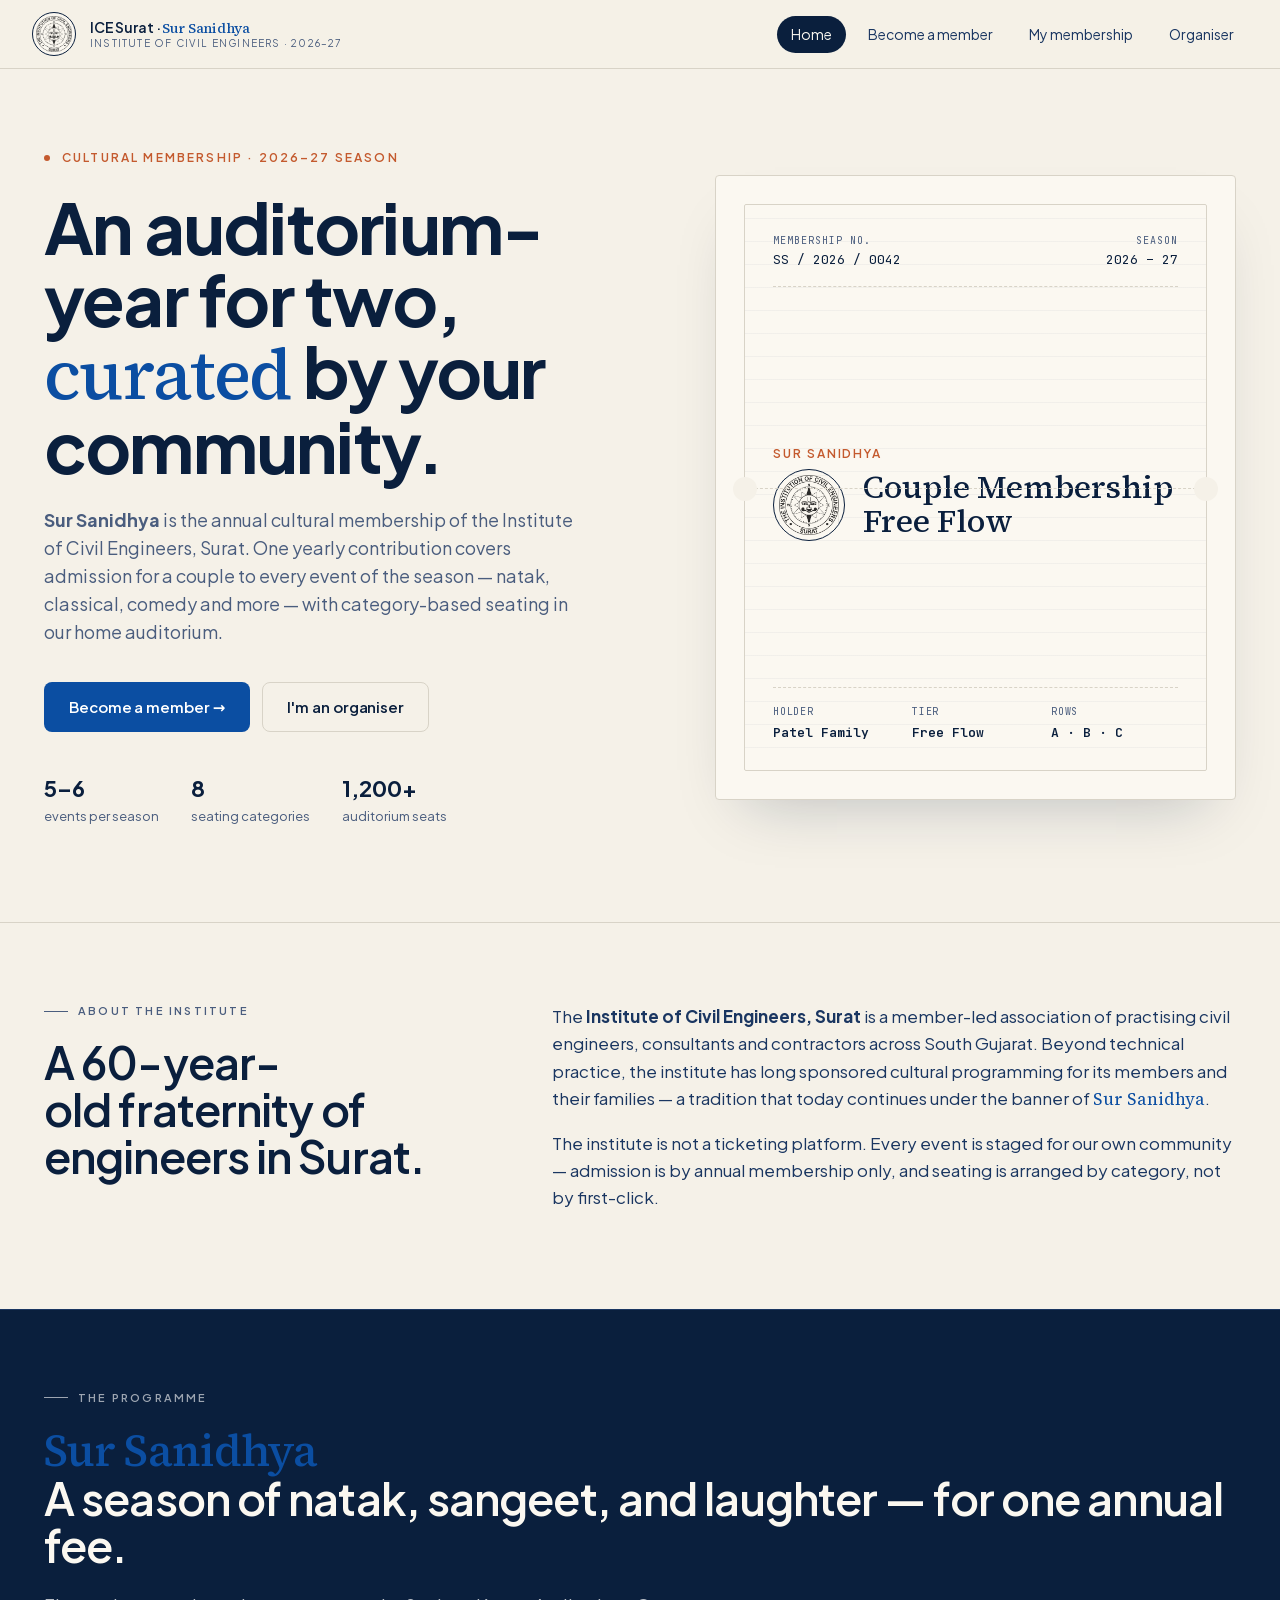
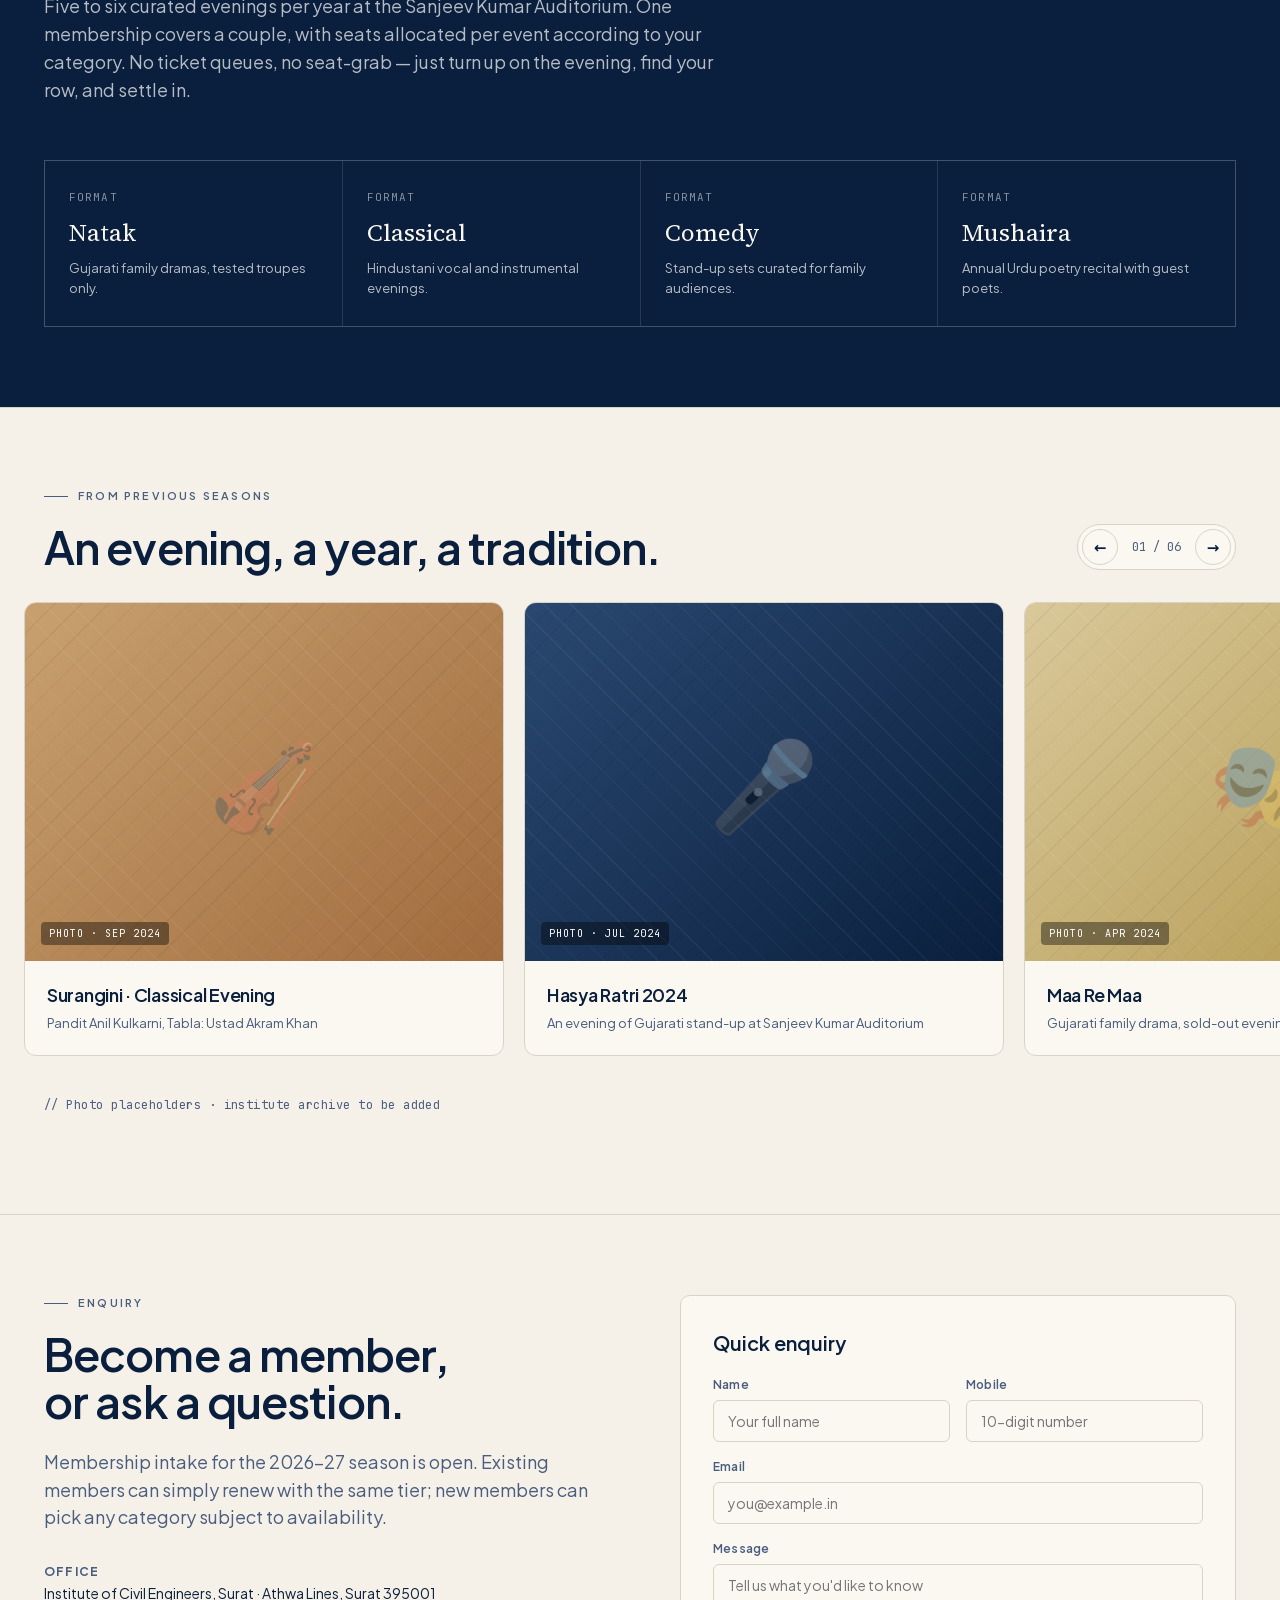
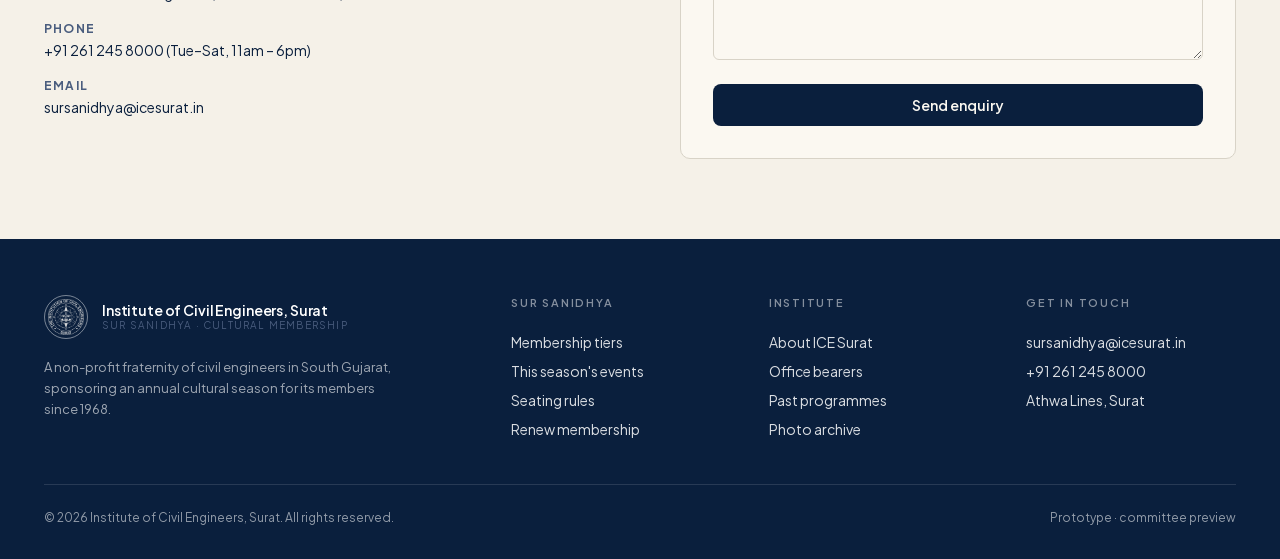
==== ICE Surat - Sur Sanidhya (standalone).html @ a71d0565 "sync: claude.ai/design handoff xHRtJyGMPZGTC1BhozJqCQ + re-patch brand-mobile Upstream changes: - La" ====
<!DOCTYPE html>
<html>
<head>
  <meta charset="utf-8">
  <title>ICE Surat · Sur Sanidhya — Cultural Membership</title>
  <style>
    * { margin: 0; padding: 0; box-sizing: border-box; }
    body { background: #f5f1e8; display: flex; align-items: center; justify-content: center; min-height: 100vh; font-family: -apple-system, BlinkMacSystemFont, sans-serif; }
    #__bundler_loading { position: fixed; bottom: 20px; right: 20px; font: 13px/1.4 -apple-system, BlinkMacSystemFont, sans-serif; color: #666; background: #fff; padding: 8px 14px; border-radius: 8px; box-shadow: 0 1px 4px rgba(0,0,0,0.12); z-index: 10000; }
    #__bundler_thumbnail { position: fixed; inset: 0; width: 100%; height: 100%; display: flex; align-items: center; justify-content: center; background: #f5f1e8; z-index: 9999; }
    #__bundler_thumbnail svg { width: 100%; height: 100%; object-fit: contain; }
    #__bundler_placeholder { color: #999; font-size: 14px; }
  </style>
  <noscript>
    <style>#__bundler_loading { display: none; }</style>
    <div style="position:fixed;bottom:12px;left:12px;font:13px/1.4 -apple-system,BlinkMacSystemFont,sans-serif;color:#999;background:rgba(255,255,255,0.9);padding:6px 12px;border-radius:6px;box-shadow:0 1px 4px rgba(0,0,0,0.08);z-index:10000;">
      This page requires JavaScript to display.
    </div>
  </noscript>
</head>
<body>
  <div id="__bundler_thumbnail">
    <svg viewBox="0 0 1200 800" xmlns="http://www.w3.org/2000/svg">
      <rect width="1200" height="800" fill="#f5f1e8"></rect>
      <g transform="translate(600, 400)">
        <circle r="180" fill="none" stroke="#0a1f3d" stroke-width="6"></circle>
        <text x="0" y="22" text-anchor="middle" font-family="Georgia, serif" font-size="130" font-weight="500" fill="#0a1f3d">ICE</text>
        <text x="0" y="240" text-anchor="middle" font-family="system-ui, sans-serif" font-size="34" letter-spacing="6" fill="#0b4ea2">SUR SANIDHYA</text>
        <text x="0" y="285" text-anchor="middle" font-family="system-ui, sans-serif" font-size="18" letter-spacing="2" fill="#4a5d7e">Institute of Civil Engineers, Surat</text>
      </g>
    </svg>
  </div>
  <div id="__bundler_loading">Unpacking...</div>

  <script>
    
document.addEventListener('DOMContentLoaded', async function() {
  const loading = document.getElementById('__bundler_loading');
  function setStatus(msg) { if (loading) loading.textContent = msg; }

  // Error sink persists across replaceWith since it's on window, not the DOM.
  window.addEventListener('error', function(e) {
    var p = document.body || document.documentElement;
    var d = document.getElementById('__bundler_err') || p.appendChild(document.createElement('div'));
    d.id = '__bundler_err';
    d.style.cssText = 'position:fixed;bottom:12px;left:12px;right:12px;font:12px/1.4 ui-monospace,monospace;background:#2a1215;color:#ff8a80;padding:10px 14px;border-radius:8px;border:1px solid #5c2b2e;z-index:99999;white-space:pre-wrap;max-height:40vh;overflow:auto';
    d.textContent = (d.textContent ? d.textContent + String.fromCharCode(10) : '') +
      '[bundle] ' + (e.message || e.type) +
      (e.filename ? ' (' + e.filename.slice(0, 60) + ':' + e.lineno + ')' : '');
  }, true);

  try {
    const manifestEl = document.querySelector('script[type="__bundler/manifest"]');
    const templateEl = document.querySelector('script[type="__bundler/template"]');
    if (!manifestEl || !templateEl) {
      setStatus('Error: missing bundle data');
      console.error('[bundler] Missing script tags — manifestEl:', !!manifestEl, 'templateEl:', !!templateEl);
      return;
    }

    const manifest = JSON.parse(manifestEl.textContent);
    let template = JSON.parse(templateEl.textContent);

    const uuids = Object.keys(manifest);
    setStatus('Unpacking ' + uuids.length + ' assets...');

    const blobUrls = {};
    await Promise.all(uuids.map(async (uuid) => {
      const entry = manifest[uuid];
      try {
        const binaryStr = atob(entry.data);
        const bytes = new Uint8Array(binaryStr.length);
        for (let i = 0; i < binaryStr.length; i++) bytes[i] = binaryStr.charCodeAt(i);

        let finalBytes = bytes;
        if (entry.compressed) {
          if (typeof DecompressionStream !== 'undefined') {
            const ds = new DecompressionStream('gzip');
            const writer = ds.writable.getWriter();
            const reader = ds.readable.getReader();
            writer.write(bytes);
            writer.close();
            const chunks = [];
            let totalLen = 0;
            while (true) {
              const { done, value } = await reader.read();
              if (done) break;
              chunks.push(value);
              totalLen += value.length;
            }
            finalBytes = new Uint8Array(totalLen);
            let offset = 0;
            for (const chunk of chunks) { finalBytes.set(chunk, offset); offset += chunk.length; }
          } else {
            console.warn('DecompressionStream not available, asset ' + uuid + ' may not render');
          }
        }

        blobUrls[uuid] = URL.createObjectURL(new Blob([finalBytes], { type: entry.mime }));
      } catch (err) {
        console.error('Failed to decode asset ' + uuid + ':', err);
        blobUrls[uuid] = URL.createObjectURL(new Blob([], { type: entry.mime }));
      }
    }));

    const extResEl = document.querySelector('script[type="__bundler/ext_resources"]');
    const extResources = extResEl ? JSON.parse(extResEl.textContent) : [];
    const resourceMap = {};
    for (const entry of extResources) {
      if (blobUrls[entry.uuid]) resourceMap[entry.id] = blobUrls[entry.uuid];
    }

    setStatus('Rendering...');
    for (const uuid of uuids) template = template.split(uuid).join(blobUrls[uuid]);

    // Strip integrity + crossorigin — blob URLs from a file:// document inherit
    // a null origin, so crossorigin forces a CORS fetch that SRI then rejects.
    // The manifest bytes are ours; SRI protects against CDN compromise, not this.
    template = template.replace(/\s+integrity="[^"]*"/gi, '').replace(/\s+crossorigin="[^"]*"/gi, '');

    const resourceScript = '<script>window.__resources = ' +
      JSON.stringify(resourceMap).split('</' + 'script>').join('<\\/' + 'script>') +
      ';</' + 'script>';
    // Inject after <head> so the DOCTYPE stays first; prepending the script
    // would push the parser into quirks mode. DOMParser always emits a <head>
    // (synthesizing one if the source HTML omitted it) but may carry
    // attributes through, so match the full opening tag. slice() rather than
    // replace() keeps us clear of $-pattern substitution in resourceScript.
    const headOpen = template.match(/<head[^>]*>/i);
    if (headOpen) {
      const i = headOpen.index + headOpen[0].length;
      template = template.slice(0, i) + resourceScript + template.slice(i);
    }

    // Parse the template and swap the root element. Scripts inserted via
    // DOMParser/replaceWith are inert per spec — re-create each with
    // createElement so they execute, awaiting onload for src scripts to
    // preserve ordering (React before ReactDOM before Babel before text/babel).
    const doc = new DOMParser().parseFromString(template, 'text/html');
    document.documentElement.replaceWith(doc.documentElement);
    const dead = Array.from(document.scripts);
    for (const old of dead) {
      const s = document.createElement('script');
      for (const a of old.attributes) s.setAttribute(a.name, a.value);
      s.textContent = old.textContent;
      // text/babel scripts with a src: fetch and inline. transformScriptTags
      // does XHR against the src, but blob:null/ from a file:// origin is
      // silently dropped. Inlining makes it a plain inline babel script,
      // which transformScriptTags handles unconditionally.
      if ((s.type === 'text/babel' || s.type === 'text/jsx') && s.src) {
        const r = await fetch(s.src);
        s.textContent = await r.text();
        s.removeAttribute('src');
      }
      const p = s.src ? new Promise(function(r) { s.onload = s.onerror = r; }) : null;
      old.replaceWith(s);
      if (p) await p;
    }
    // Babel standalone auto-transforms type=text/babel on DOMContentLoaded,
    // which fired before we swapped the document. Trigger manually if present.
    if (window.Babel && typeof window.Babel.transformScriptTags === 'function') {
      window.Babel.transformScriptTags();
    }
  } catch (err) {
    setStatus('Error unpacking: ' + err.message);
    console.error('Bundle unpack error:', err);
  }
});

  </script>

  <script type="__bundler/manifest">
{"9fd33587-b923-4c2e-aca9-b3afd957e7b4":{"mime":"image/png","compressed":false,"data":"iVBORw0KGgoAAAANSUhEUgAABsoAAAbKCAYAAABvACDRAAAQAElEQVR4AeydB1wUx9vHn9FooimiJlH/0RhjB3vHgmKhC6j0JtgAFTsWlCLYsVAEwUKVKiig0lRUsFdsGEBjwSSaWDCxRI3Ou0vKa6Ec3M3e3vH4Edib8nue5zt7bZ+dmTqA/5AAEkACSAAJIAEkgASQABJAAkgACSABZSeA8SEBJIAEkAASQAJIAAkgASRQDgFMlJUDBYuQABJQZALoOxJAAkgACSABJIAEkAASQAJIAAkgASSg/AQwQiSABJAAEkACsiFQ59tvv6X4gwzwHMBzAM8BPAfwHMBzAM8BkZ4D+FkNP6viOYDnAJ4DeA7gOYDnAJ4DeA7gOYDnAJ4DeA7gOaD85wCOsdzGuGxG2e3btwn+IAM8B/AcwHMAzwE8B/AcwHMAzwE8B/AcwHMAzwHW5wDq4zmG5wCeA3gO4DmA5wCeA3gO4DmA5wCeA/I+B96ei1aWKHu7AI+RABKQCQEUQQJIAAkgASSABJAAElBQAj///HPr69evDy4sLLS4dOnSvLNnz/qeOHEi9khu7oGcnAMXsrKy7u7du+dVakoKTU5OogkJCTQ2NoZGR0XRiPBwum3bNrply2YaGhJCNwUH06CgjXRjYCANDAigAf7+1N/Pj/pxPxs2rKd+GzaUHfNlfB3fhm/L99m0KbhMg9fiNSMiwml0dFSZrUTOZnJyMk1NTaG8L7xPvG95eXnZJ04cj+Z95nyfy8dw69q1QXfu3GmpoMOBbiMBJIAExE4A/UMCSAAJIAEkgAQUnAAmyhR8ANF9JIAEkAASQALCEEArSAAJIAFxESgpKWl39epVyzNnzvjl5h7KS9+798WOxETKJ5OCg4Kor68v9V66lC5csIDOnOFCJ0+eRG1srKnJuLFUX1+Pjhg+nA4aOJD27t2LdlFTpWqqnf/7GTVyxE3D0QZ5Y8cYx1mYm/na2drMmzjBwdLRyXG4y/Tp3ebMntVsvqvrR25ui8DD3R28l3rB8mXLYNWqleDruwbWr1sLXAIMAgL8YePGQOD8AS7pBSEhmyA0NAQ2bw6FLdzP1i1bgEuCAX/Ml/F1fBu+Ld+HS5iVafBavKbvmjWwauXKMltLOZse7kvAbdEi4H3hfeJ9c3KcMmrihAk2vM+c72v5GPQMRx/R1hpV8naMXdTUaJ/[base64]/Pxw7ehTOnzsHXHINbt64AXfv/gKlpY/gz+fPgVIqBhyC+kDpG3jOxV766BHc/eUXuMExuXq1AM5xjI5yrPbv3we709LKGIZzLIM2buTYrgYvT09wdZ1Xn2fOs+cTcSOG6/74bxKOH6Ph3FgZcWNmY21dNoYLFsyny5cvKxtbfoz5mXiHDh48nZ9/zps/[base64]/EmzZtah9rK2t3/hz4N8nGnxv8OWLDnSsu3Dnj4e5ON2xYTyMjIiiXtKNHjx5J5c8xSmk9oeJBO0hAkQigr0gACSABJIAEkAASQAI1I4CJsppxw15IAAkgASQgHwJoFQkgASSABAQmwM/4OXniRCSXuKLh4eHU13dN2WyviRMmUGMjQzp40KCyxJeOttYzU5NxUY5TJustWrigbPbR1q1bYGdyMhzMyYF8LuF18+ZNeFxaKnAEaE5RCPDnBn+OnOfOlRzunElOTgJ+eco1a1bDQu6cmjJ5siF/jnVRU32pptqZDh48qOwcnDhxAuVnrfHnZgR3ju7Zs4eeOnUqjD93FSV29BMJIAEkgASQABL4gAAWIAEkgAQEI4CJMsFQoyEkgASQABJAAkgACSABJPA+Afk+vnz58rQD+/cXxsTEUH72F5eMoBMc7Mv28OrXt09ZAoyf8TNhgoPdgvnzYa3vGuASEWWzvU6cOA7FxcXw6NFD+QaB1mstgUcPH5adgyeOHwd+1hp/bnLJMlgw3xUc7Mc78Ocun1Djz2V+DzbuPKZcEpfys9RiY2PogQP7C/jnQK0FiIEjASSABJAAEkACSAAJIAEkUEZAmERZmSn8hQSQABJAAkgACSABJIAEkIBQBK5du6aZl5eXmZiYSAP8/bkEwUJqbz+e6mhr0x7du5UlwczNTDfOmOHSYcXyZcDP/tqdlgYnT54s28Pr6dOnQrmKdpAAUwL8uXzjxg04eeIEpHHnOD9LbfmyZTDDxaUz/[base64]/kZaR7uS+jmzaE0IyPjMS7tqNhjjt4jASSABJAAEkACSEAJCWBI5RDARFk5ULAICSABJIAEkAASQAJIAAkIRYC/kL53796XmzYFU37/JCsrSzpk8KCyZJiFuZn/vHlzP/X394OdO5PLZoT98vPPQrmGdpCAAhMQ3vWfuecmPyMtOTkZ/P38YN7cOV/8u7TjkMGDqbW1FeWXdQzZtImmp6c/4577U4T3Ei0iASSABJAAEkACSAAJIAEk8D4BTJS9TwQfIwFFIoC+IgEkgASQABJAAgpBoKSkpNvhQ4eORUREUC8vT8rvFaY5bGhZMoy/kD7fdV69jYGBwO+fdCE/Hx4+fKgQcaGTSAAJSEbg4cMHkH/+fNmyjoGBAeA6b24D7rkfys9EG645jDo42NOlS71oZGQEzT18+PCtW7dUJVPGVkgACdQaAhgoEkACSAAJIAEkwIwAJsqYoUVhJIAEkAASQAJIoLoEsD0SUHQCRUVF4zIy0n8PCtpI582dQ8eOHUN79OhOdbS1Lkyd6qzuu2Y17EhMLJsZ9uuvvyp6uOg/EkACMiBw7949OHXyJCQmJMCa1avB2dlJQ09X50qvnj3ouLFj6bx5c2lwUBDNzMgoLS7+wUgGJlECCSABJIAEkAASQAJyJ4AOIAExEcBEmZhGA31BAkgACSABJIAEkAASUAgCfEIsfe/eFwEB/nTmzBl0tIF+2eywMcZGSfPmzv2cu6gNGRkZUPjDD/Dq5UuFiAmdZEIARZFAjQm8ePECfvjhKmSkpwOXfIe5c+c0MjYak8LPQhttYEBnzZxJAwMDypZxLC4uxgRajUljRySABJAAEkACSAAJIIHaTgATZbX9DJBJ/[base64]/fpSfvmzGS7TVQMD/CEjIx2Ki4uBUlor+WDQSAAJiJsAffMGiouKID19LwT4+4PL9OnddLS1ivr370dtbWyoj7c3TYiPp/n557zFHQl6hwSQABJAAkhAQAJoCgkgASTAEcBEGQcB/yMBJIAEkAASQAJIAAnUHgIPHjz44tChQ8f5GRdzZs+i+nq6Zcsm2tpYL/Lx8YaEhHg4f+4cPHnyRGmg1NZAGjRsCE2//BJatWoFHTp0hO49esCAAeqgqakJurp6MGbMWLC0tAJ7BwdwcnKGmTNngev8BbDE3R18fJbB6tVrYMMGv182BgWfDd28JT0iPGLb9ujtK+ITEmcl79xlk5Kapr1nb7p6ZlZ2h6zsfV9evlJQ/0rBVcLyh7eRc/BQc94mbzs1bbfejqRkO96n6O0xK8MjIsN5X4OCg86t3+B3bxUXgzcXCx+T6/z5ZTE6OjmVxWxhaVnGQFdXF4ZxTAYMGADdu/fgWHWAlhyzpk2bQoMGDWvr6aM0cT/54w84d+4sxMfHgbf3UrC2snbnl2/[base64]/9PU1OwzePBg/b79+0/q2bv3Ys4n/06dOsW0b98+u02bNie4RFxxy5YtHxBCXrEGzdto1qzZPd4mb7tdu3YZqqqq0bxPvXr1cuvXr98E3tdhw4b31tbWbj6ai2EcFwsfk729Q1mMHL+ymN3dPcoYrF23ngQFBXNswklsXBzHKpVkccxy846QM2fP/pf44zg2TE/bPZhLys3cxjEPCAgs4sfAzW1x2ZjwY2PCjZE2N1YDBw6CLtzYtW7dumws+TFlzQb1q0fg5o0bkJWZCf7+fuDs5DxYR1vr2bBhQ6mzkyPlymh2dtadn2/c6FQ9VcFaoyEkgASQABJAAkgACSABJCAzApgokxlKFEICSAAJyJoA6iEBJIAEkEB1CPBJsczMjAfr16+jkyZNpIMGqpctnThn9uxmWzZvhry8XPjtt9+qI4ltZUDg448/hubN/[base64]//for5ObmwubQUJg9a9Y3o/T1rg4eNJBOnjyJbli/nmZlZd4twX3PGI4ASiMBJFB7CWDkSAAJIAEkIE8CmCiTJ320jQSQABJAAkgACSCB2kRAhrH+/[base64]/44GOtlbRkCGDqZOTIw0MDKA5OTkXKKX12HmAykgACSABJIAEkAASQAIKR0DBHMZEmYINGLqLBJAAEkACSAAJIIHaSOD0yZNbt23bSmfPmkVHjRzB/zyd4TJdNTQkBI7k5cHDhw9rIxaZx1yvfn1o2bIV9O7dG/g9vOzG28M8V1fgkls0PCJ8y5696ep84uL0mbMkIzOLRG+PIX5+/mXLFzo7TyVmZuZkxMiRHXv06OHRqlWrizJ3EAVrJQH+XOrRo5fHyJEjO5iZm5clWfllI/lzbzt3DmZy5+K/S0Sm7d4zJDwiMnz1Gl+YN88V7MaPBx0dXS6p25s7t1tCvXqyzefUygHhgn744AHk5eZCyKZN4DJ9WrcuaqovtUaNpFwijYaFbaPca3YI1wz/IwEkgASQABJAAkgACSABhSCAiTKFGCZ0EgnIlQAaRwJIAAkgASQgKIHi4mKtnTt30qVeXtRk3FiqptqZ2jvYT1y/bh1kZ2fBzz//LKg/ymKMEAL/+9//ypJg/PKHEydNgsVLlkDgxo0X+aXw+ARYfv4FkpWdTaKit5ft4bVgwQLi4DCBcO3r9Os3YEqbNm1OKAsPjEM5CbRt2/YIv0+bgYEBcZgwgSxYsJCsW7+eS+pu587tfST/wsWyPdcSdyQ5BQRuLFi8eAlMnDgJ9PX1oReXIG7BPUcIIcoJh3FUP/30E2RlZcK6tWvB3sHekX/tNjUZR72XLqW7du2i165d02TsAsojASQgPQFUQAJIAAkgASRQKwlgoqxWDjsGjQSQABJAAkigNhPA2MVG4NjRo7s2bQqmzk6OZfuKGRsZZrkvWQyJiQlw9epVsbkrWn/qfvQRfNu6NairD4RxJiYwY8ZMWLVqNURGRftnZGZ9c/lKAdm3/wDhk2Br1viSOXPmEisrazJ8+Iju/[base64]/mZBvyMg8mTJxlvDAyE3Nxc3FesCsZNmjaF7j16gIGBATg5OcOyZcshPCJy88FDh1tcvHiJZGRkkq3bthFvbx/[base64]/vHMWbOAe55C79594MuvvvqnN/55m8CVK1cgNiYG5ru6fqStNapEa9QoOn++K42Li6WFhYUWb7fF49pDACNFAkgACSABJIAEkICQBDBRJiRttIUEkAASQAJI4P8J4BESUEoC586dW7F161Y6bepUqq4+gJqajItavmwZpO/di3uLvTXin372Gah16QL6BgYwbfp0WOO79tWOhMSpfDLs0OHDJDIqmvgsW0YmT5lCdHR0vlRTUwt7qzseIgEkIHIC/HKmOrq6KlOmOJJly5aTqOhocvhw7r9JtOlr1vjSqdOmlc1E457f8Omnn4o8IuHc++mnO7B3zx5Y5uMDY8cYxw0aqE6nT5tGw7Zto/[base64]/ySe41Idlu8BCwtrWDAgAHw9ddfSyKp1G1KS0vh4MEcWLduLVhbWbr37tWLTpk8qWyfs9OnT29U6uAxOCSABJAAEkACSAAJIAFBCGCirLqYsT0SQAJIAAkgASSABGoxgdMnT24NDgqiEyY40O7dulIHe4fJ/P5ix48dgxcvXtRaMi1atIDBQ4bAeHt78Pb2gZjYOB9+dljOwUNl+xpxSTJiZWVN1NXVLVu3bv2o1oLCwJEAEqiQQMuWLR9wrxEm1tbWZIm7O9kWFk4OHjpcNgstenvMyqXe3mA3fjwMGjwYmnOvORUKKXnFn38+h6NHj5btc2Y/3m5aj+7d6MSJEyh/08aZM6eCZBo+iiEBJIAEkAASQAJIAAnUCgKYKKsVw4xBIgEkgAQqJoA1SAAJIIHKCJw9e9Y3NCSE8jPG+IuR9g72E4OCNsLJEyfgr7/+qqyrUtY1adIE+vfvD9Y2NuDptRT4i9d8Qmz/gRwSGrqZzJ+/gIwzMSE9evTwUEoAGBQSQAJyIdCrVy83ExNTsmDBQrJ58xZygHvN4V97oqK3r/X09AIra2vo168/NOZeo+TioByNvnr1Ck4cPw78TRvj7cZP7dmjB508eRLdvDmU5uefw6Ua5Tg2aBoJIAHxEUCPkAASQAJIoHwCmCgrnwuWIgEkgASQABJAAkigVhK4cuXKhIjwcDp1qjPt26c3tbO1mRcQ4A/8jDH+YqQCQJGJi3Xq1IFOnTqDoaERzJvnCqGbQ9Mzs7Ib5h05SsLCI4ib22JiZmZG+IvXMjGIIkgACSCBGhDo3bu3q5m5OVm8eAkJj4ggR7jXqNy8I402hYRmz503D0YbGkLHTp2AEFIDdcXs8vLlCzh29Cj4+/mBtZW1e79+fcv2OIuMjKQFBQW2ihkVeo0EkAASQAJIAAkgASRQDgGZFWGiTGYoUQgJIAEkgASQABJAAopH4NatW6pJO3ZQ13lz6VCNIdTM1GSbr+8aOHzoEDx79kzxAqqBxyoqjaH/gAEwfrw9LF+xEnYkJdtdunyFJO/cSVauWkUcJkwggwdr6Ldq1ep5DeSxCxJAAkhASgLV6960adPfNTQ0tCdMmEhWrVpNdu7cRS5fKSCJO5ImLF++AuzsxpfNjG2kolI9YQVt/fTJEzh4MAfWrF4FpibjooYN1aAL5rvS5OQkevfuzTYKGha6jQSQABJAAkgACSABJCBDApgokyFMlEICSEAKAtgVCSABJIAEBCOwf//+G8t8fKiBgT7V09W54unpAenp6XD//n3BfJCXoebNm8MwTU1wdp4K/gEBxfsP5LQ5euwYCQsLJ/MXLCDGxsZEVVU1Wl7+oV0kgASQACsCampq4cZjxpAFCxcSfmbssWPHSWZWdgf/gMCbTs7OMGzYMGjWrBkr86LR/e2332DPnr3g4e4OI4br/mg42oAuX7aMHti/v1A0TqIjSEDZCWB8SAAJIAEkgARERgATZSIbEHQHCSABJIAEkAASUA4CYooiPz/fOzg4mNrZ2VI11c505gyX7+LiYuHGjz+KyU2Z+9KiRQsYMWIkTHeZAZtCNh25fKWg/oGcgyQoKJhMd3EhI0eO6sC1uSlzwyiIBJAAElAQAq1atSoeOXJkGxeXGSQoeBPJOXiIT541DN4UfHL6dBcYPnwENG/eQkGiqY6b9L/G169fh9jYGJgxw6UD/x5pP96OhmzaRLn3Tvf/GuEBEkACSAAJIAEkgAQqIYBVik8AE2WKP4YYARJAAkgACSABJIAE3iFw586dpsnJyXTevLl00KCB1NrK0j1oYyCcPXPmnXbK9ODLL7+EoUOHwdSp02BjUPBZPim2/0AOCQgMJM7OzkRDY9gQQsgrZYoZY0ECAhNAc7WEQKtWrZ4PHao5wHnqVBK4cSM5kJNTljwL3Bh00dl5KmhoDIWmTZsqLY3Tp09DYGAAcO+d3kMGD6LzXV3prl076YMHD75Q2qAxMCSABJAAEkACSAAJ1HICmCir5ScAhv8+AXyMBJAAEkACSEAxCZw8cSJy/fr11MRkHNXWGnXfw30JZKSnQ+mjR4oZUCVef9KgAfTt2w8cHCbA2nXrf+eXDjucm0eCN20i06ZPJ5qamn0wKVYJQKxCAkgACVSTAJ88Gz58ePfpLi5kU0gIyc07QtIzMtV81657bm/vAH369IGPP/mkmqrib/7w4UPYu3cPLFm8GDSGDH5sZmpK/fw20FOnToWK33v0sGoC2AIJIAEkgASQABJAAn8TwETZ3xzwNxJAAkgACSAB5SSAUSktAf7O9uTkJDpn9mzav38/[base64]/333yEzIwPclywGA32955aWFjQoaCO9cOHCompKYXMkgASQABJAAkgACSABORPARJmcB6AC81iMBJAAEkACSAAJIIEyAtlZWT+7L1lChw0bSm2srTw3bQqGS5cultUpw69vv/0WRhsagru7B+xISrY7eeo02bxlK5k+3YUMGTJkuDLEiDEgASSABGozAQ0NjSEuLjPIlq3byKnTZwg/[base64]/OvI3TpUi/[base64]/F/V+nbl3o07cvTJni+N8yiok7dpBFbm5le4u1bNnygcJGh45XSeD69euDT588uTUzM/O3HTt2UD5xExoaQvnlQ/39/WlwcDANCwujcbGxdNeunTQjI/33vLy8zOLiYq0qxbFBlQRK7pRAUVERnDp1ErKzsiAxIQE2h4bCmtWrYNGiheDs7KRhYW7hq6erc0VNtTPt3q0r1RgyhBoajqbj7WzpzBkzqKeHB92wfj0NDw/jxmgXPXjw4Jn8/HzvGzduDKjSAWyABCQk0KxZs3v8XmduixeTHUlJ/y3XOHnyFOjdpw8QQiRUEmezN2/ewOHDh2CZjzdoa40q4ZdPDg4OogWXLjmL02P0CgkgASSABJAAEkACtY9ApYmy2ocDI0YCSAAJIAEkgASQgDAEjh49mrJi+XKqraVFLczN/LiLZnD58mVhjDOyUr/+x6A+cCBMn+4C4RGR4ZcuXSaRkVFk5qxZuIwiI+byluWTvElcEmzNmtXUZfo0asQlWXr37kX5xIvhaIM8ewf7iXPnzP7Sy9MDuDYQ4O8PmzYFcwmbEAjaGAjr1vrCsmU+sGTxYpg3d+7nTo5TtI2NDLP4/oMGDqSmJuPo7Fkz6ZbNm+nx48fj5B2vItkvLS2tlrt//fUXPHhwH65fuwZnzpyB/fv3QVLSDti6dQus9fXlxsgNpk+b2tvaytLdQF/[base64]/uy1aRAeqq9MpkycZxcRshzt3SuTqkzTG69evDwO5xJjLjJkQGRXtfz4/n2zduo04T51K+vXrN0EabewrPgL37t1rtnv3brrUy4tyySzajUuS8EleTy4JFhkRATk5OcAlQ+DP589l4nxp6SMoKCiA7Oxs8PPbAJMmTrDooqZK9fX16GI3N5qVlXVXJoaUVKT0UfUSZTXB8Ob1a3j06BHcuHEDzp8/Bwe5c2DXzp0QHhYG69evAw8Pd5jh4tLZztZmHpdEzeGTa/wYqqsPoLq6OtTK0qJsSTo37nVxzerVdPPmUJqYmEi5MS85ffJkSFFRkX5N/MI+ykdgwIABdlOnTeMSZmEk/8JFEhkVGTzdxQXU1RU7cXb79m2Ijo6CiZMmmvJJ58WL3ej+/ftvKN8IYkRIQC4E0CgSQAJIAAkgAYkJYKJMYlTYEAkgASSABJAAEkAC1SeQmpJCZ82aSXt070b5/cZSU1Pg8WNZXcCuvj/S9CCEQL9+/YG/[base64]/ANTc3KxvzBQvml83ECdm0icbHxdHMzIwHJ7jztbCw0OLBgwdfiDF29El2BPr06TfN2Xkq2brt78QZ954UPnXqNOjbt5/sjAisxCedU3btgpkzXL7r2aMH5V7jaFpaGr62CTwOaA4JIAEkgASQgHgJoGcsCdRhKY7aSAAJIAEkgASQABKojQQSExOps5NT2fJzbm6LYF92Nrx69UohUXTr3h0mTZ4MoZu3pPPLX4VHRBD+rv5+/fo5KmRA6HSVBM6fPbt82TIfOmTIYDpxgoNtZEQE/Pjjj1X2k0eDly9fwpG8PPDx9obuXDJ67pw59NSpU6Hy8EVsNqu79KJo/C/PES5B+uTJk7IZuJcvXSob8z27d5fNxAkMDAAfH2/gxr4Jf76OHWMcpzFk8GM+wdanT286cuSIsiU8J0+aRF3nzaPLly+jQUEbaUxMDN27d+/LY0eP7rpy5coEfsZkeaaxTDEIcO9JE6ZNn04iIiP/3eMse+LESdC1azfFCOA9L1++fAFZWVmwaOEC4M/laVOdaVLSDkyavccJHyIBJIAEkAASQAJIQFYE6shKCHWQABKQnAC2RAJIAAkgAeUiwM9eiI2NoZMmTixLjvEzInJzDytkkN9/3xYsLa1gg5//[base64]/fsIUvc3YmWllYrhQsGHa42Af5C61pfX9q3bx+6YvlyuH79WrU1xNiBj4N/Tg4frllrZ2E8l9FecWIcX5Y+vXjxAu7duwuFP/[base64]/Wl/[base64]/IzCIeHp5k5KhRbWXJCLUUi8DF/PwlxkaGdP26dfDkyRPFcl5G3p48cQJGG4z7Udn3L3v8+LGejJDVahkVFZyYVxtPAC0t7ZaeXl4kKzubpKTuMnZ1nQ8DBw1SKBRHjxwBLy/PsqTZtGlTaUpKCibNFGoE0VkkgAQkIYBtkAASQAKyJICJMlnSRC0kgASQABJAAkhAoQlkZKT/[base64]/ozp0+DhblZyYkTJ6Leq1L4h6Wlj75Q+CBEEAAmylgMgmJrjhw5soOnpxfJ3rePJO5ImjBr1mzo06ePQgT15s1ryMzMKFuGll9+133JEpqbm8t96FEI99FJJIAEkAASQAJIAAkwJYCJMqZ4URwJIIFaSQCDRgJIQPQE8vPzvVetXEmHDRtKnZ2dNFJ27QJ+lonYHf/ii0agb2AAq1atBv7O9oiISDJp0mTSsWPHeLH7jv4JT4A/z62trZ6dP3dOeOMKYvHRo0cwZcpk2+joKMXIjkvItbS0VMKW2KwyAiqNcUZZZXxqe52amlr45ClTSGRUdNlssxUrV4Gunh58/vnnokfDL7+7c2cyODs5ag3X1KSrV6+iFy5cWCR6x9FBJCBGAugTEkACSAAJKAUBTJQpxTBiEEgACSABJIAEkEBVBG7cuDFgU3AwNTIcTa2tLN25C+Pw26+/VtVN7vVt2rQBu/H2sHVbWPzxEyfImjW+ZLShIRHSMbSleAQyMzJKJzjYuz+4f1/xnBfY49d//[base64]//n1Fc+fMpmqqnamPtzfwexGJncbQoUPBw9MTcvOONNoeE0P45Zw6deqUBPgPCVSDQEREOPXx8Qb65k01emHTfwkcPnwInJ2dFP7C8KPS0n9Dwr9SEGjcuDEmyqTgh13/JqCqqhrt6OhEYmLjSM7BQ82XuHvAEA2NvytF/PvUqZOwdKkXqKmq0nnz5tKcAwcui9hddA0QARJAAkgACSABJCANAUyUSUMP+yIBJIAEkAASQALCEajC0qVLl+atWrWSamgMoTNnzGifmZlZRQ/5Vjds2BD09PRhja/vX/x+Y8GbQoi5uQVp2rTp7/[base64]/AqNHjybr1q0nZ8+dJwGBgVfHjBkLKiqN5edQFZZ/++1XiIyMAHMz043m5mY0KioS33SqYIbVSAAJIAEkgASQgGIQwESZYoyTInuJviMBJIAEkAASkDmB/fuzb8yaObNsaUXfNavhypUrMrchK8FmzZqDpaUVbN6yNTXvyFHi7bOMDB8+vLus9FEHCZw6dSLM3X0JUJxJJtOTIS8vFzw9PRTyIjDOKJP+VGjUqJH0IqiABKpBYMSIkarLli8nR48dIyGhm7PMLSzgq6+/roaCsE0vX7oEq1etAjXVznT27Fn0wIH9BQAgrBNoDQkgASSABJAAEkACMiKAiTIZgUQZJIAEkAASqC0EME55ESgsLLRY6+tL+WV/Zs6Y+d2+fdnycqVKu//73zdgY2sL4RHhW3IOHiRL3N3JoEGDjKvsiA2QQDUJ3Lp1qzf3fHB49epVNXtic0kIJO3YAQkJCVSStmJq8/TpEzG5o5C+qKioKKTf6LRyEBgyZIiOh4cnOXToMNkWFh5tbW0DzVu0EG1w2VlZMMPFpfNwTU26fv06WlxcbCRaZ9ExJIAEkEC1CGBjJIAEagsBTJTVlpHGOJEAEkACSAAJKCiBHYmJ1M7Olo4dYxwXHh4G/LI/Ygzlf998A3Z24yEqMmrjvv37yaJFbqRfvwFTxOgr+qQ8BGa4TD/z++9SbmunPDiYRLJyxXI4d+7cCibiDEQppcyXc/3oo48YeC4uSRURL38nLlLoDWsCAwYMsHNbvJgcOJBD+Btw+BtxWog0aXbv3l3YtnUrGBsZptjbj6fJSUkKd6MB6/[base64]/FVVM/Gy92bNnLSopKWkgKscqcIY7J/QqqJJJccOGn8KFi5cIP47pGZlq8Qnxrps2heSuXLkKFixYCFMcncDM3By0tLWhX7/+0KFDB/j666+hfv36MrEvlIiKiopQptAOAwLKKsnfgMPfiLO/LGkWGW5tbQPNmjUTZbinT50CDw936NO7F13q5UXPnTu3UpSOolNIAAkgASSABJAAEuAIYKKMg4D/kQASQAIKSABdRgJKSSAqMpKajBtLx9vZzkxK2gEvXrwQXZxffvklWFhawrawsO383d38Bau+fftOF52j6JBSE0hOTqYZ6emiiLFOnTrQq1dvmL9gAexISJx67tx5sn17DPHw9CSTJ08m+voG9Xr16uXWul27o02bNi2b/tayZcsHbdu2PdKlS5fNQ4YMGW5lZUVc588n27aFkVOnz5AdScl2011coD2XZBFDkPd/+w3clyx+JgZfqvLh0aMH+lW1kaZepfH/J5Bat25d0LVr97UaQ4cONTQyInbjx5OZM2cST08vsmGDHwmPiCC7UlLJwUOHyfn8C2XJNe4CfxsuQTo9dPOW9NVrfGGRmxs4O08t28tRV1e3LFnaqXNnaN68BXzCJV2l8VWavm/HKY0O9kUCrAj069dvAj/TLOfgIbJ1W1gyf3NCkyZNWJmrse7z588hMTEBbG2sF5qZmtLt0dG0xmLYEQnUXgIYORJAAkgACTAmgIkyxoBRHgkgASSABJAAEqicwPHjx+MWLVxA1VQ709WrV8HVq1cr7yCH2s8+/xzGjhsH/MyXw7l5xN3dgwwYoG4rB1eU2CSGJimBW7duqa5cIf+VALkkCXCJYrh46XL96O3byfjx9kS1a9dNksZRWTtVVdVoLnlCUrgkS9ruPfqmpqbw8ccfV9aFed3p06dhx45E0V/gLX302IAlDGlnWrVo0eImlyANGjx4sL6BgQGxsbElXFK0bC/HtevWlyVLk5N3kgM5OeQsl3TlZ67xMxD55Om2rdt2rF277ik/A3HadBewtrEBTgQGDRoMampq8M0338hsRqK0cbIcA9RGAu8TUFdXN+FvTsg7cpQEBW86YTxmjMyeC+/bkubxlSuXYeXKFdBFTY0udnOjp06dCpNGD/siASSABJAAEkACikpAfH5jokx8Y4IeIQEkgASQABKoFQQiwsPpGGMjOmniBIu0tDTRxVy3bl3Q1dODDX7+d06ePEV8fJYRfuaL6BxFh2odAU8P9yvPn8tvclP37j0gICCwKD0jk9jY2hLu3yuWg9C2bdt0r6Xe5Nz5fMIvz1ivHvMtuCoMZ/26dRXWiaXiUWlpC5a+NFZRYSlfrjY/A5FPng4YONCMe13+jJ+BOHXqVOLmtpisWeNLNm/ZQhJ3JJHsffvLZiTyybXMrOyGu1JSTcIjIsPXb9hwj0siwIwZM8v2kjQ0NIQhGhrQtVs3aNXqW/j888+BO4/fsa0iiz3K3lHEB0hAGALDhg1TX758RdlzYd36DQ+0dXQ+OL+F8aRiK5S+gZSUXeBgP95h3NgxlF9RoOLWWIMEkAASQAJIAAkgAfYEMFHGnjFaQAJKTQCDQwJIAAlUhwB/57DbokVls8d8fddAUVFRdboL0laDu3i6bPkKfpYMWbt2HdHS0moliGE0ggQkIJCQEE/5mU0SNJV5E36fqdVr1kBsXBwZMXJkR5kbkECQX55x566U/kOGaEjQWvZNfv/9d5gze7aoZ5WVlj6SfeBvKSpKAqlVq1bPO3TokMwvT6etrdPc3NyCODo5le0luXLVahISEkri4xNIZlYWOXHyFLl8paBsaciU1DTtqMiojdra2vja/9a446FiEtDR0fly/foNZee3j88yGDx4iOgC+eGHH4BfUaCLmipdsngx/x63UXROokP/EcADJIAEkAASQALKSgATZco6shgXEkACSAAJIAEREYjZvp2amoyj/J3DqakpIvLsb1d69OgBCxYuhD170xts4i6ejhkzhvxdg7+RgLgI+Pv5ycEhApZWVsDvM2VgMFruz43vv//+VEhoKOFnCMljD6usrEw4ePDgGTkMhEQmS0tLJWpX00YqKio17aoQ/dq3b5/du29fl5YtW95RCIfRSSQgIYGx48aR0M2bSW7ekUau8xdAt27dJewpTDNKKezatRPsx9tNMzczpXFxsaK+KUEYKmgFCSABJIAEGBNAeSTwHwFMlP2HAg+QABJAAkgACSABWRK4dOnSXO+lS2nPHt3pihXLoaCgQJbyUmu1/u47cHJyhl0pqQYxsXHEzm48adOmzZ9SC6MAEmBEwMvTkz5+/JiRevmyn332OWzYsOGXJUvc5Z4ge99DfoZQfEKiNv9cfr+O9ePVq1f1Zm2jpvofJspqqlR+P5XGyp0oKz9qLEUCykOgadOmv9vb25O4+HiSvHOX6ZQpjtDq229FFeDly5dhmY8P9O7Vk3J/6eXLl6eIykF0BgkgASSABJAAElA6ApgoU7ohraUBYdhIAAkgASQgGgKpqanUfvx4amFutjYhIR5evnwpGt8++/xzMDUzA37PmvT0DOIyYwbp0KHDXtE4iI4ggQoIXLt2TXPnzuQKatkUf8tdOE1KTu6upa39PzYWpFflZ//wz2V+Vqj0apIrlNy+ze+vI8rZDqWPcEaZ5COJLZFA7SbQqVOnpJmzZpHMzCyydVtY/DgTE2j46aeigfLnn39CXFwsmJuZhk5wcKC7d+/++3VXNB6iI0gACSABJIAEkICyEMBEmbKMJMaBBJAAEkACSkVA0YIpKSlp7+/vR4dqaFC3RQvh9OlTogpBU1MT1viufXXy5Cni5bWU8HvWiMpBOTlz7ty5FStWLKfzXV3xwpOcxkBSswH+/jmvX7+WtLnU7dq1bw/pGZn1W7VqdVFqMQEE+Fmhg4cIu/fO5tBQASKrvgkB9ih7Xn2vsAcSQAJiJ6Curm7p7e1DTp8+Q1atXgNDhw4VlcsnT56AhQvmg6bmMBoYGEDv3LnTUlQOojNIAAkgASkIYFckgATkTwATZfIfA/QACSABJIAEkIDCEjh69EjqnDmzqY62VhF/0fj+/d9EE0tnVVWYN88VMrOyG24MCib6+vr1ReOcHB25cOHCotWrV9MRwzWprY31opjt2yEjM0OOHqHpqggUFhZa5OQcqKqZzOo7deoMqalphPv3SmaiAMylQkM3k549ezK386+BW7duQVpqKv33sVj+sl56sXHjxuliiRX9QALSErh9+/b/fvnll+8ePHjwhbRaytR/9OjRJHhTCMnK3vflnDlzoWOnTqIJ79d79yBk0ybQ1hpVMm/eXHr8+PE40TiHjiABJIAEkAASQAIKSwATZTIdOhRDAkgACSABJFA7CMTHxVETk3F0yuTJhlmZmaIJWkVFBaytbSAmNs4jKSmZOEyYQFq1alXrZz8UXLrkvG7tWqo1aiS1srRYERUZAXfv3v1v3N68fg2xsTGiu+D/n4O1/CA0NCSOUmGGp1mzZuDn799QUZFvj4kl7Tt0EMx9bmwEsyWpoUelpZI2rVE77nV2T406YickIDCBs2fPrklISKDLly+jGKpykQAAEABJREFUjlOm0DFjjOngQYNoFzVVqqbauexHV0f7p5Ejht/QGDL48b9l/fr2pXq6umXLSC9e7EZDQjbR7OzskuvXrw9+NwTlf9SyZcsHEydNIjt37iLbo7evsLS0gi+++EI0gWekp8OkiRMszM1MaWJigjBvlKKJHh1BAkgACSABJIAEZEkAE2WypIlaSAAJIAFlI4DxIIG3CNy4cWPAWl9fOqB/P+rj4w1XCwreqpXv4dChw8DXd+3Lo8eOE7fFi0mPHj185OuR/K1fvXrV0s9vA9XR0aam5mbBYWHb4KeffqrQsUwRJTwrdLIWVvBLS+3ft0+QyBs2bAhBwZscFD257O8foPbpp58JwuzmzZvAPXfEM5WWi/rJH39wv9n9//[base64]/9jvrw2/1y/fl2P37dDX1+PmowbG7tl82YouX1bIiTnz52DkpKSBhI1VuBGiuZ6fFxciVB7k3l4ekHnzp0jFI3R+/62bt26gLuY+34xs8e7diZ/yUy8BsJVJQFqIPlOF36GyTsF+AAJyJFAWloanTnDhfbu3Yu6TJ/[base64]/4iNGjAR+T5p/Hyv6X0NDQ6KvbyBIGMeOHwex7G/E+kL9J598IghTNFItArWu8eXLl6csXepF+/frSxctXAD79++HP5/LZ5VlPiF34cIF2BgYCMZGhlmjDfRpgL8/[base64]/jbmZz8mLkhCQw8fvxYT4JmNW6ioqJS477YEQlIS+DIkSN7x9vZUXMz09DEhAR48uSJtJIy7//jjz9CaGgImJqMizI0HE3jYmNrTYJGQ0NDe80aX3Kl4CpZsGAhdO4sjtUP+UTmkiVLQFNzWNnMP5kPOgoyIICSSAAJIAEkgASEJ4CJMuGZo0UkgASQABJAAqIjUHDpkrOHhzvtoqb6MjgoCO7/9pvcfaxf/2MwNTWDqOjtvok7dhAbW1vluZAvBd2DOTnndbS1LgT4+0FhYaEUSh92vZCfD3fv3v36wxoskQeB3WmpzYSwO236NCHMyMXGpEmTBbGbkiLMzL+qgiktLWWcKGtclQtYjwRkTiAvLy/HzNSEOk6ZrHfmzGmZ67MSvH7tGixb5gP9+vahy3x8atXSjHbjx5Ok5GQSFRm1cdy4cfDRR/VYYZZY99d798pm/qmpdqZeXp70ypUrDhJ3xoZIAAkgASSABKQhgH0VggAmyhRimNBJJIAEkAASQAJsCBw6ePC0s5MTNTU3C05OSmJjpJqq3bp1B3d3Dzifn0+8li4lvXv3nl9NCaVurjl8eM+PP/6YSYyUUsjMyLjHRBxFq03g2LFj1e5T3Q7NW7QAKytrpU1CT3F05JdnrS6Ware/efMmnDt3bkW1O8q4Q2npo/YylnxHTqVxxTPK3mmID5CADAgUF/9gNHnyJOrkOEWTS2rIQFE+Ek+fPoW4uFgwNjbKmjHDhV6/fp1pQls+UZZvtXffvi7ePsvIhYsXyeLFS6BLl67lN2RZSri3OO7zzdsmdiQmApd8DZs2dSrNPXz48Nt1eIwEkAASQAJIAAnUTgKYKKud445R14wA9kICSAAJKA0Bfv8xUxMTOm3a1D65ufK/PlCvXj0wNTWFmNgYn7j4eGJhacld1VAa3DIPZPCQITLX/FcQl1/8l4R8/2ZnZf384sUL5k44OjoytyFvAxMmTBTEhayszEWCGKrESOmj0kpqpa/CpRelZ4gKkhFYvXo1HTvWJOXY0aOSdVCEVlyy5sD+/fxeZnsXLVxIS0pKmCa2xYbEytqaJCQmkqjo7RvGjhsHdevWFcbFSha/[base64]/RLS0ur53Q1W2OirJrAsHm1CVy+fHna6NEGNCoyAvj9/6otoAAd3rx5A2lpqTDaQL/Id82aWpec6d279xwfn2Xk4qXLZOHCRdCpUyeGo8a/xVWN+DL32cd9yRIYOWI43bplS9UdGHqM0kgACSABdgRQGQkggcoIYKKsMjpYhwSQABJAAkhACQj8+OOP3VetWkl79OhO/f394N49+a+sN9rQEMLCwqN2JCUTaxsbogSYBQ1BT0+/4SeffMLGJqWwd8/+H9mIo6qkBE6ePClp0xq3MzAwqHFf0XaswLExY8dWUCO74hs//gi//vprc9kpVl+ptPRR9TtVo0djlcbVaI1NkUD1CARt3EitrSw3/nj9evU6KmjrV69eQUREOOjoaNNTp06FKWgYUrlta2dHknfuItu2btuhry//96RffvkFNmxYD7169aRr1qyudbP+pBpM7IwEkAASQAJIQMEJYKJMAQcQXUYCSAAJIAEkIAmBCxcuLFq0cAEdbaCfHx0VBa9evpSkG7M23377LcycNQuuFFwlq1atJv0HDBjPzFgtENYYOpRZlJmZGcy0UbhqAiUlJd1+FSChPWbMWJOqvVGOFhYWlmqEsM/JHz58+Bd5EntUWsrUvIqKClN9FK+dBB48ePAFv/RdcHAQ/[base64]/[base64]/d+6DeiEL+Fkqi5e4w6nTZ8jChYtI27Zt8aIqwwEYOmwYM/UsXH6RGduqhAsLf6iqidT16gMHhEstomACo7S0OgCwndT6+++/[base64]/ujRo2CTSGh2cnJO4mVlRXbK9FyjVRcxnV0dItZeVRYWAjXr18fzEofdSsmUFzMbFjLjH7yySfQr9+ACWUPatGvVq1aFXfsyP4C69WrBSHywson6ljabtq06V6W+qhdOwjwn1+8vZfC69eva0fANYiSUgrBQUHg4+NNa9BdabvY2NiSXSkpZFPIpiPDR4yQa5yFP/wAHh7uoK2lRaOiInGc5DoaNTOOvZAAEkACSAAJvE0AE2Vv08BjJIAEkAASQAIKQGBTcDAdNGgg9fVdAz///JPcPP70089gvL097Nmbru7nH0A0NDTYr2smt2jFaXjkyJEdPvvss4qck7o8KyszT2oRFKgWgRs3bgz4888/q9Wnuo27d+9R3S5K075vv77MY/nhB/YzAisK4s2bNxVVyaS8RYsWN2UihCK1lsDO5GS6dq1vrY2/uoHHx8XBUi8vWt1+yt5eQ2PYkMDAjSQlNU2bX+pbnssy3rlTAqtXrYIhQwbT0JAQHCtlP/kwPiSABJCAeAmgZ1ISwESZlACxOxJAAkgACSABIQhQSsmG9etp71496caNgVD66JEQZsu10a59e1jk5ganTp8m8+cvIG3atJHvpjzlell7CjU1hzMLNjMzk5k2CpdPoKSkhPkV5A4dOpRvvBaU9u7d5w7rMOWVKOOTrCxjq1+/Pkt5CbWxmSITyM7OLvHy8gRKMZcA1fiXmJjAz1xCaOUwa9++ffbChYvKlmVcsGAhfP9923JaCVP08MEDCAjwh759elN/Pz8cL2GwoxUkgASQABJAAjIjgIkymaFEISQgIwIogwSQABJ4i8Avv/[base64]/z87wwcOKiSlmyrnj17Bps3h0K3rl3omtWr6b1795pVahErkQASQAJIAAkgAVEQwESZKIYBnUACSAAJIAEk8C4BfmaAt/dSOnLE8BvR0VEAcrz7epyJCSQk7pgeGrqZjBgxUhWq+Q+bsyWgqanZ5/MvvmBmJCsrcw8zcRT+gMBPP7FfTrVd+7aeHxiuRQXffdeGabRPnz6FW7du9WZqpBzx0seP9copllnRg/v3gXtPoibjxtFJkybSefPm0mXLfGjQxo00Zvt2unfvnldHjx5JvXz58pQ7d+60lJlhFFJ4AsXFxUYzXGaMe/[base64]/jh6t4qG8m4waPS0h4ylnxHjt//7JdffoGrVwvg+LFjkJGeDnGxsRAcHAQrViyH+a6uH02ZPNnQ3Mw0VFtrVImaamfas2cPqqk5jI4dY0wnONjTObNnU++lS2lAgD+NioqkaWlpNC8vL+fy5QuzuORah3cM4gOlITB79qwUfpaN0gQkx0C8PD3hYn7+Ejm6oDCmu3XrtnrZ8uUkPSOzyRRHR1BRUZGb7/xrpY621gUvL0967do1Tbk5goaRABJAAkgACSCBCglgoqxCNLW9AuNHAkgACSABIQn88MMPJovd3KjhaIO9yclJQpp+xxa/d5G7uwfkHTlKXFxmEO7fq3ca4ANREtDV0clh5djNGzfg6tWrlqz0UfddAo8Y7z/48cefvGuwFj5q15b90pO3b5cIvtRWaWmp6Ebz5YsX8Ou9e1BYWAgnT56ErKxMSEiIh9CQEFi9ahUsWrgAnBynaJqbWWzgkmuFfHKte/dudKjGEGpkaEjHj7ejM2fOoF6eHtRvwwYaER5OU1J20cOHD57Iz893l8fMPdFBFrlD8+e70hs//ig6Lz/+5BPgl6EdNHgw6OrpAT/ziP/R0dGFAQMGwHfffQf16tUTnd8vX76AGTNn+FBKZeyc6EKVmUOtW7d+NHPmLHL02HHitngJtJXj8sM7EhPByHB0jvuSJZS/OU5mQaIQEkACSAAJIAEkIDUBTJRJjRAFkAASQAJIQCEIiNTJgoIC20ULF9JxY8fs4C7+yc3LAQPUwc/Pv2RXSiqxsLRku4GP3KIEyM8/57Fq1Uo6XHMY1dfTpfwSl3J0R2amB2tojGC5f1BWZmaszJxFoUoJlJY+qrRe2sqmTZtIK6Hw/bmLpHdYB3Hv7l3WJj7QZ33ufGCQUcFfr17B/fv34dq1Yjhz+jTs37cPduzYAVu2bAZf3zWw2M0NpjpP7W9tZemtp6tzhk+u8XsBDRk8iI420Ke2NtbUZfp06u6+hK5bt5Zu27aNJicn05wDBy6fPXt2DSO3UbYcAomJiXTvnj3l1Ahf1LBhQ9DW1gZPr6WQkpqmfe7ceZKatpts3ryFrF27jvAzj/ifdevXk21h4WRvegbJv3CRcG0NfXyWgbGxMXz99dfCO16Oxd9++w1cXKbjOpblsKmqyNramqRx475u/YYH/fr1q6o5s/qdO5OBvzlu8WI3WlRUJL/[base64]/6/F5ADx8+hB9//BHOnTsHOTkHYGdyMoRt2wbr160FD/clfGJBzc7WxpV7D8A9nv4Fx/Av/zln1coVDC1IJt2rV28uwbr25ekzZ8n6DX7EzMyMtG/[base64]/Xr11NtLS1qYW7mFxEeDr/8/PMH1n7//XdwnDJlXGxMjMJfbNLV1Un+IEAZFZTcvg2XL1+eJiM5lKmEAH9OVlItdVXTJk2k1lB0gbZt2x6pU6cu0zDkM6Os9ibKqjOYKo1VqtMc29aQgNuiRVEvXryobm+ZtR84cBDExScsjN6+nejp638sK+EePXr4zJ+/gPBLVK9evQbatW8vK+lq66wQQSKy2k6LrEO/fv0c12/YQFJS04zNzS3k5h2/qoSxkWHKksVuuCSj3EYBDSMBJIAEkEBtJ1CntgPA+JEAEkACwhJAa7WVAL8PAX+36NgxxnFpcppB9kWjRuDk5AxXCq6SJe7upF27dgeVaTz4pWsC/P2pnq4uNTM1Cdu2dQvcuVNSZYivX/[base64]/iJCUNBGOtrAgPJL14SGhsCtWzdrhDkhIR4mTHBQ6AtOI0eNqlHsknSqcPlFSTpjG4kJvHnzRuK2NWlYt+5HNemmdH1Y7zX06NEjwZmVchfNBTeqgAYbN26croBuK4zL9+7daxYcHCwXf/kZQRmZWURDQ0NbSAf4GWsHcg4SG1tbIETYj1lZWdmQn5/vLWS8ymyrVatWz2fNmk1OnjpN5s6bBy1atJBLuPzSsUaGo3O8vDxpSUlJN7k4gUaRABJAAkgACZRHQInLMFGmxIOLoSEBJIAEkID8CHBfatt7ey/lE2R5ycny2QKrY8eOsNTbB7L37SP29g7CXrlhiP727et9QkI2UWNjI8pfRAgOCoIff7wuE4snT5wAXV0dftmbwTIRFFhEV1cvnJXJn3/6CS5cuLCIlT7qCkOg7kd1hTEkcivNvm7G1ENKKdy6dUuVqZH3xB9houw9IuU/VFFRqTJRVn5PLJWEwPJlPnefP3smSVOZtfn000/Bd+265/yMIJmJ1kBo0SI3EhQUfJw7x2rQu6ZdKKxb6+te097Yr2ICEyZMJPsP5BBPTy9+r7qKGzKs2ZGYCDraWheWL1tGb9++/T+GplAaCSABJIAEkECtJ4CJslp/CiCAWkoAw0YCSIARAS5B1mDVypWU+1JblBAfz8hK5bI9e/WCtevW/75zVwoxMTFRigTZzzdudNqyZQsdN24s1dUxOB0YEADFRWyWdbp96xZYW1nmHTlyZG/lpMVX269fvwlffvklM8cyMzNWMBNHYUEIfIQzyso4s55Rxhv5448/BF0263HpY94s/lRBoFWrVsVVNMHqGhI4dPDg6QMHDtSwd826NW7SBKK3x1jq6ek1rJmCbHsNHTZs4PaYWPWWLVvKVrgStXPnzsGpUyfCKmmCVVIQMDM35/cwI2t8ff/q3r2HFEo17xobGwO6Oto/rVmzmtZQBbshASSABJAAEkACVRDARFkVgLAaCSABJIAEkICkBNavX0f1dHWeRUdHSdpFpu0GDhoEm0I2Hdm+PYbo6uo2kqm4HMU8PT3oKH39q34b1sMPV69W4Ilsi7kL3DDV2Ulve3S0wl2QGKWlJVsYb6llZ2W99QgPFZEAqaMUuXOp0bPcz+9f554/f97532Mh/vL7LQphR5Ft1KtXT5HdF73vK1et7COkk/yNIZGRUfodO3aUz51JFQTbpk2bE5lZ2fVbt25dQQvZF3McHGSviopvE9DXN6gXGxdHNm4Myh8wQP3tKsGOIyMioHu3btTf30/hPp8KBgkNIQEkUEsIYJhIQPYEMFEme6aoiASQABJAArWMQHBwMO3TuzfdtnUrsN5fqDy0w0eMgPCIyPAtW7YSDY1hQ8pro8hl7du359wX/nrA69evYeXKFcDvD8E5oDD/dXR0/Vk5e/fuXTh37hzOKmMFWADdP//8UwAr4jfR8FP2k0841tItvVgNjCW4h41EtIRdEk8il5SmUVJSEr1TUiJYPF80asR/9tFo27atKJfSJIS82rxla6tmzdgu8/ov8MOHDwu+3Ou/tmvbX83hw3tuCwsjW7eFxQ8bJujE4TLUf/31CjaHhkL/fn1paEiI8B+Qy7zAX0gACSABJIAElI8AJsqUb0wVKiJ0FgkgASSgyAQiwsPpkMGDaNDGQHj+XNj9OHhuurp6EBMb5xEYuJH069dvAl+mjD/W1jb169SR30cWfn8IB/vxCnMhok+fPrO+ZnhhLjMzA/cpU+An2rNnwr9WiRFXw4bsE2Xc+0IHoWJ/+PChvlC2FNmOioqKIrsvat+3bA4VzL+6devC2rXrUr///vs8wYzWwFDLli3v+AcEutavX78GvavXhb55A3v37LlSvV7Ct1Ymi+rq6pZBwcEkenvMKm1tbcFDe/LkCQQE+MPQoRo0KipSYT6nCg4KDSIBJIAEkAASkJCA/K46SeggNkMCSAAJIAEkIDYCiYkJVFtrFPX1XQPcxcm33RPk2NDICBJ3JE1Yu24d6dGjh48gRuVohL8ru1fv3nL0AODUqVOgo6NNr127JvytwzWIXFuL3QWb7OzsGniEXcRCABNlf4+EMImy59/8bY3978ePH+mxt6L4FlRUGit+ECKMIDk5id65c0cwz+bOmweDBg0yFsygFIa6du261tV1vhQKkndNT1e4rVUlD07ELXv16rVo/QY/kpC4Y7qBwWjBPb3/22+wetUq0NXVoclJSZgwE3wE0GAtJ4DhIwEkoEQEMFGmRIOJoSABJIAEkABbAul7974YO2YMXerlBUJeEPo3qnHjxkHa7j36K1euImpqauH/lteGvzo6OnIPs+T2bbC2tso5kpt7QO7OVOGAjq4uswTqb7/+CmfOnAqqwgWsriGBTz75pIY9Jev27Gl1Z5RJpqtorRo2/LSAtc/[base64]/VUtLK8IvtfT/JfI5evLHHzB12tThUZHiXuKmR48eHi1atGAGKSM9cyoz8Vou/NlnnzEl8PTpE6b6iiJev379e6x9/fP5c9Ym/[base64]/[base64]/K7LWwKwk0Nev2SfKPv7440o8kG3Vo9JHshVUUjVMlMl2YE+fPBly48cfZStagdqgQYNgtKGhcNnnCvyQptjR0ak7IWwvwZw7e04aFwXvy51DWwuuXCmze/36dfD0cAcNjSE0JGSTaD9flTlbjV9t27Y94rV0KdmzN12dXyWiGl1l0nT//v1gYW7m5+6+hHLfcVRlIooiSAAJIAEkgATYEpCLOttPaXIJCY0iASSABJAAEqg5AV/fNVRPV+dMSsqumovUsKe5uUVZgszdw4O0atXqYg1llLabmZkZ+eijj0QV35kzp0FbS4tyF3f0ROUY50zXrl3XtWzZkjti8z8zI8OSjXLtVlVRacwcwI0bNwYwNyJyA3/99Zo56E8+Zrvf3NuIcUbZ2zQqPhbi+VWx9fdrFP9xYtIORyGiqFOnDsyd56rw7zn8Z7vBg9luJ/jixZ9QUFBgK8S4yMJGeET4xPd1Hty/D4EBAdCndy+6zMeHlpSUdHu/jSI+btOmzQl+lQg+YWZiaip4CDuTk4H7jnNl3bp1SpOEFBwiGkQCSAAJIAGlJoCJMqUeXgwOCciZAJpHAgpEYOvWrbRfv740IjxccK9NTc1g9569/T08PTFBVgX9/v3Fd32f35vFytJib27uobwq3Be8WluH3fKL+/fvEzye2mCwWfNmzMO8d+9erd9j7vXr141Yg/74k4//YG3jX/3S0tJ/D/FvJQQaq6gcr6Qaq6pJYP8+Yd4HDEaPho4dO8ZX0z1RNjcyMnrK2rGrBQVRrG3IQv/atWuaubm5FUo9f/4c4uJi+eTOhZkzZ9D8/HzvChsrUAWfMFu61Jukpu0ePnbcOME9D9u2FdQH9Kfh4WGyT5gJHg0aRAJIAAkgASQgOwKYKJMdS1RCAkgACSABBSSwa9dOqqOjTTesXwdPnzwRNIIxY8cC/yXZa+lS8v33358S1LiCGtNhmPiRBElFbZ5w5860qdMGc4lWUV100NbWmVCRz9KWP3r0CI4cObJXWh3s/y6B5s2bv1vA4NEvP/+sMLMNGIRfJvnHH3/UKztg+Ovjjz+5wVD+HenSR2wTZcuWr4CU1DTj8IjwLRs2+P3i4ekFM2bOBLvx44Hfd0lDYyh069YNvv32W/j8iy+AEHGukKfSuPHud8DhgxoT4C+yv3z5ssb9Je1Y/+OPwdl56jeSthd7O109vc/q12e7LOvVH66KHUOZf1GRkTmUVv2x6c2bN8AnZa2tLN2trazo/v3Zgr22ljnK6Be/b52PzzLCv7YaGRkzslK+7O+//w5rfX1BX0+XpqamVj0I5ctgKRJAAkhA6QlggLWLACbKatd4Y7RIAAkgASTwD4EjubkHbKyt6JLFi6Hk9u1/SoX5M3q0ISTv3GW6bNlywn9JFsaqclgZO24cqVeP+fXtGsHiL+T4+q6BJUsWi+aCg5qaWnjr1q1rFI8knbIyM0W35KQkfou5jRCJsmvXrokZgSC+PXzwgLmdTz7++EfmRv4xUFrzPcr+Uaj8T5s2bXzat2+f2q/fgCla2tr/Mzc3J46OTmTBgoVk5cpVZFNICImLTyAZmVnkxImT5PKVAnKl4Cp/AVg7Mira3z8gsHiptzfMnj0HHBwmgPGYMTBMUxN69OwJ333XBlRUVIBfXq9yL6SvbdKkCSb3pcdYppC0Y0fZX9a/jLkEApeA/Zm1HSH1e/ToztTc7VvCfq6taTC7d1c/b52ffx5mzpj5na6ONo2LjRXN562aMuD78a+tK1auJIk7kibo6evzRYL93Lx5E9wWLQQ7O1t69OjRFMEMoyEkgASQABJAAiIkgIkyEQ4KuiRrAqiHBJAAEvh/AlevXrWcNWsmdXRyHH7+/Pn/rxDgSFtbB+ITEmetWr2adOrUKUkAk0ppQl19oKjj2rVzJ9jZ2ojm4g3T5RcP7Bf1WCiic82bNWd+oar4WrEiopGpzw8esk+UNfz000sydboSMdZLLzZq1Ci9EvMVVnEXgLP79Okza+TIkR1MTEzJpMmTyTxXV7J8+QoSFBRMYmJiyd70dHL02HFy6fKVsuQav3/P9ujtKzZuDMr3Wbac35sKJk6aBOPGmcCIESOhd+/e0LZtW2jStCnUrVu9fSv5PaIqdBYrJCZw+vTpjfwFdok71LAhIXXA3saG7aZeNfRNmm49evSUpnuVfUvulFTZRt4NAgL86cuXL2rsxu3bt2HZMh8YNFCd8lrvCinmI/7mJl/ftSQ2Lt5t5KhRggZx9swZmDJ5ktHcOXNocXGxkaDG0RgSQAJIAAkgAZEQwESZSAYC3UACSAAJIAH2BFYsX05Nxo2N3Zedzd7YWxaGDdOEqOjtG9Zv2EC6du3q/1ZVzQ5reS+xLr/49rCcPXsWtEaNEsXFBl1dPZO3fZPl8e+PH0Nubq7o9maTZYxCa33drFkAa5vcRTDWJkSv//DBQ+Y+fvnll5uZG/nHwKtXr/45YvOnTZs2J9gof6jK2+rZu/dizeHDe44dO5ZMmDCBzJkzl3j7+JCAwEDCvZ+StN17SF7eEXLx0qWy5FpmVnZ3/uLyppBNR1asWAnz5y+AyVMcwdTMDEZpaUHffv2gY8dOHxrDkhoRyM7OmlajjtXsNHTYUGjdrt3RanYTffPOnTv/wtLJn38W/wS8hHjZbDnH3yQQGhICPXv0oB7u7vTatWuaLNkKod29e/eV/v4BJDwicvMQDQ0hTP5nIzMzA4yNDFNWrVpJ/yvEAySABORPAD1AAkhAEAKYKBMEMxpBAkgACSABeRII27aN9u3Tm8bEbBfUjf4DBsDmLVvSgoKDSe/evecIalyJjRkZG5P69euLPsKffroD1laWKQcPHjwjT2c7dOiQ/P333zNzISMjXenu9mcGSwJhIZZj/fXePQk8EbaJ0Nbu3bvL1GTdunWhZcuWd5ga+Uf87t2bbf45ZPJHiCURpXWcnynGX1zW0Bg2hH+PGG9vT2bNmkW8vJYSPz9/EhERSXbu2iXOjdOkDV4O/Q/sPyCI1fHj7QVLNgsS0D9Gvm3d2vWfQyZ//mKcOJfWaX7JRD7BJa3O2/352WnJyUl8kidnqrMTPX3y5Na36xXxuF+/fo4hIaEkJHTzwb59+wkaQnRUFPTv349GhIdjwkxQ8mgMCSABJIAE5EkAE2XC0UdLSAAJIAEkIDCB9L17X4w2MKDr1q2FZ8+eC2a9W7fu4O8f8GNYWDgZNGiwkWCGa5GhQYMVIzfz9OlTmOEyvTefrJXn8Ojo6DIzn5OTw0y7tgp/9dXXzEPn92lkbkTEBq5fv87Uu6+/Zj+G/wbw229/GP57zOJvo0aNWMiipoISuHDhwiLWiWYeTdu27YBPFPDHCvpTodudOnWKqbBSRhVinlkVFRUpoyg/lKGUwuHDh8HewX5iZGSkUiR5hgwZMjwiMpKs3+B3T61Llw+DZlTy5I8n4Ou7hk8+0szMzPuMzKAsEkACSAAJIAHREMBEmWiGAh1BAkgACSgaAfH6m5+f7z1l8mTq6jqv/o8/sr0Y+jYF/qLOipWrIC4+nowcNart23V4LFsCOjo6shVkqPbmzRvgk7VubovkdsFGS1tbm1WIT/74A3JyDlxgpV8bdTt1Zr9E3KnTp4fXRrZ8zPfu3Wv25MkT/pDZT4sW/2Om/b7wo0eP9N4vk+VjFRUVWcqhloIT2L9//wohQjAyVu77jAhhO8GxtLRUlAD378++we8vxvocqlevHgwfPrwhaztC6nMf5ZonJu4gy5Yth+/aMJ1I/E9Yf39s5ZdrnjtndlNnJ0d68eLFBf9U4p9aSQCDRgJIAAkoNwFMlCn3+GJ0SAAJIIFaRYBSWs/Ly5NaW1m6Hz165L3Y+S97bC5KNGvWDBYvXgJpu3cTIyMjNkbei6a2PzQwGE0+/uQThcKQmpICNtbW/IkouN/t27fPbt++AzO7mZmZ3ZiJCyksEludO3Vm7snp06eY2xCrgaKiojjWvrX4XwvWJv7Tf/z4sdZ/DxgcqKg0ZqCKkopK4MD+fcxd55cuHT58RAPmhuRooEEDtjmcP/74Q5RT78PDIr4TAruenj60atVKuOUkhAjqHxtjxo4le/emk4WLFsGXX331Tyn7P7m5uWBpYb7Kx9tbLp9l2UeIFpAAEkACSKDWEXgvYEyUvQcEHyIBJIAEkIBiEti6ZQvt3avnyx2JiZUEINvvdQ0aNoQZM2dCzsFDxMraGhNklZBnUTVkyBAWskw1z58/B6NGjqDchfpxTA2VI85yFt6hgwfLsYhFNSXQqXOnezXtK2m/KwUFkjZVunY/XL2qyTqo/wk4o6y09BHTcFRUVJjqozhbArJULy7+wejWrVuylCxXS33gQGjTps2f5VYqSSGlsv1M+j6Wly9ftny/TN6P8/PzvfPzz7N3gxCwd3AwYW9IvhZsbe3I4cO5ZNr06fDxxx8L5kx8fBz06d2bhoVtY3sSCxYRGkICSAAJIAEk8DcBTJT9zQF/IwEkoLgE0PNaTiAzM/O+4WgDumHDenjx4oVgNOztHeDMmbPE0dEJE2SCUX/XWFACHwAAEABJREFUkI6O7u/vlijGo59//hmsrSyTcg4cuCykx9o6Ouqs7PF7sfHLKbHSr226qqpqTGcI8Txf//UX7N+3T7i1aXmjIvk5efIkc086dOwg2EyG0tJSpvGoNMZEGVPACiSek3MoRQh3DQ0N/xLCjjxtNG/eHJo0bQoNGjQEQmT/UfLVq1fN5BlfebbDw8PcyyuXddlALtHaoUOHZFnrilVv6tRp5Nz5fGJrZycjF6s+H58/fwbr1q4FY2Mjui87+7aMDEsqg+2QABJAAkgACTAhgIkyJlhRFAkgASSABFgTuHLlisO0aVMpv2b+9evCXes1HjMG0jMy+7jOn1/1t0jWEGq5vq6ubqMGDRRzZaZnz57BzJkz1PiZkB8OI5uSNm3anOjUid2SfhnpmYIsp8SGjrhUW7VqdfGzzz5j7lRGZsb3zI2I0MC58+eYe9W1a7fuzI38Y6D0EeNEmYrKP5bwT20ncPrUaeYI6tWrD/r6BvWYG5KzgT1795K8vCPkzNmz5PKVAnKl4GrZz4GcjO9TUtOMY+Pi3baFhUcHBQed8/Vd+9Lb2wcWLnKDmbNmwRRHR7C1tQMTE1PQ09cHzeHDYcAAdejevQdwCSJo2aoVfFS37mM5h/iO+ZKSkm45Bw68U8bqgb29QyorbTHrLly4iKTt3jPE0FDa7ekknyhWXFQEs2bNbDXDZTotLCy0EDMf9A0JIAEkIF4C6JlYCGCiTCwjgX4gASSABJCAxATWrF5NzUxNwoRc7m3YME2IiY3zWL58BWnduvVZiZ3FhkwJDB06lKk+S/E3b94APxNy4cIFkl+RkNIhHV0dKRUq7n748KGKK7Gm2gQ6d1atdp/qdjh86HB1uyh8+xMnTsS++JPtim6NGzfh98YpFgoW8xllKo2lDwUVlIKAEMvm9e/fTylY1TSI5s2/u9G+ffvU7t27rxwwYIDdsGHDe3PJsI/HmZgQW1tbMmWKI5k5cxa/PxVZ6u1NuCQa2bgxiGwLCyOxcXFkV0oqycrKJjq6uqLKcEdGRFzgP/fUlIuk/Tp27AiDBg0ylrS9srVr27btkZWrVpHo7TGrhmhoCBbeAS4JOnaMcdzatb6CfaYVLDg0hASQABJAArWGQJ1aEykGigQYE0B5JIAE2BNISEigGkMG08jICPbG/rHQrVt32BgUfDYoOJj06NHD559i/CMSAto6undE4kqN3didlsYvxSjIhQUtLW01ADaTIZ8/fw6ZGRlsp7ZA7fmnPpDZSpn/QXz+/FmtG7NDBw9a/geA0UHXrl0ZKZcvy3qPssYqKuUbxtJaRSA/P9/[base64]/kF26NCh49lZWT//81D0f0aMHNkxMXEH8fTyguYtWgji72+//gqeHh7gYG9Pz5496yuIUTSCBJCALAigBhKo9QQwUVbrTwEEgASQABIQNwEvL0/qYD9+ytkzZwRxtP7HH4PLjJmQvW8/MTExYfplW5CAaoGRYcM0lSLKX375BbiEcNT+/fuYXpTW0WG3/GJuXq5SjIUYgujSpUtQkyZNmLty7PhxKC7+wYi5IREYOHBgf8HDhw+Ze9KtW9d05kbeMsB66cXGTVR2v2UOD2spgTOn2X8OU1VT45ctfV5LEStt2LGxsYLEZmNtw9zO8WPHBsyePauF/Xg75jc3yTIYMzNzcuBADpk2fTp89NFHspSuUOvUqZNgZ2szz8fbG2eXVUgJK5AAEkACSEBMBDBRJqbRkIUvqIEEkAASUBIC0dFRtF+/vnRHYqJgEVlYWsL58/nEyckJE2SCUZfeEJf4uSK9ijgUnj97BrNmzmq/OTSU2UUFLS3tVoSwOcX5vZ/27NnDzHdxjJJwXqgPHMjeGKUQGRGVwt6Q/C3s2rmrM2svGjRoAIMHa+iztvO2fumj0rcfyvz4iy9U9spcFAUVjsD58+eY+zxgwADmNpTOgMgDSkpKog/u32fuJb+6wMRJk9h8uHnL+8KiwrJHp0+fBnMz0yhPTw+F+swzdeo0knPwUCMzM/OyOIT4FR8fB+oD+tPYmBiFYiUEG7SBBJAAEkAC4iKAiTJxjQd6gwSQABKo9QSOHz8eZ2VpSVetXAlPnzwBIYDw+2EkJO5wdHf3YP4FW4h4apuN4SNGdPns88+VJmxK34C/vx/Mn+/K5IJCy5Yt73Tt1o0Zr6zMDGbatU148KDBgoS8d+9eKCkpaSCIMTkZKSoqGnvo8CHm1gcPHsLcxvsGXrz48/0imT5u167dQZkKopjCEbh+/bre06dPmfvdv/+AVOZG0ICgBKIE2ld47LhxgsTFvZf8Z+fNmzeQtGMH9O/fj4aHhzH5zPafMRkeNG3a9HdPLy8Sn5DoOmzYMBkqVyz1+++/w/Lly8DWxpryS+pX3BJrkAAAMkACSAAJyIsAJsrkRR7tIgEkgASQwAcEPD086KSJEywuXMj/oI5FgaqqGgQEbiwI3LiRdOnSZTMLG6gpDIHhmsOFMSSglb179oClhQWTCy86OrrMIjly5AgzbSURljgMQyMjUrduXYnb17Thy5cvYVNw8LOa9leEfkFBG5Mpd1GTta8jR45kbeId/Xv37jV7p0DGDwjB+0dkjFQh5bjkQBxrx+vVrw+DBg0yZm0H9YUjcPjQoWNckpW5Qf590sbGthVrQw8ePPjicWnpB2ae/PEHrPX1BT1dHXrw4EH2a5R+4EHNCrp27bo2KHgT8Q/wv9mpU6eaiVSz17lz54BfUt976VImn2+r6Q42RwJIAAkgASTwDgFGibJ3bOADJIAEkAASQAKVEoiJ2U779+tLk5J2VNpOVpWNGzcBt8WLYUdSEhkxYoSarHRRR34EdPV0lDI7c/HiBRgxXJNeuXLFQZZ0DQwMGhHC5gI4n3RJTU3FCyAyGrCBgwbJSKlymbS0VLh06dLMylspZi3//Dmwfz9z5+vVqwcGo0ezeWJV4P39+/[base64]/ZqopDbfnyZWF8fKy96d+/P2sTH+j//nsp0/3QVFRUPrCJBbWPwLXr15gH3a9/[base64]/wEgkcPS0dL7XglAiqNVSqpxaraQuDaNfaJsm7duuNeeEp0QkVGRoQKEU7fvn2hS5cuQULYKiwqlNjM69d/QVxsTNmsqe3bt8vss5vEDkjRcMHChSQpeafVCIGWEj516hRYW1m6r161SqE4SYEYuyIBJIAE5EIAjVZNABNlVTPCFkgACSABJCBDArt27aLDhg6lMTHbZahasVRnVVXYuDEof4OfP2nfvn2lS6ZUrII1ikBAR0c7naWf9evXZylfpTY/IyYwMABc582VyYUEa2vr+nXqsPko+OrVK9i5M1kmflYJphY0MNA3ECxKfz8/uHz58jTBDDI0xF3c19zIPWcYmvhPukmTJjBmzBjBb8R4VFrK9IWpsYrKfzEqwAG6yIjA7du3GSn/v+yQIUOG//8jPFJkAr/++mvzrKwsQUKwt3cQ5o47LpqioiLud/X+87OmVq5YDoajDeiRI0f2Vq+3/Fp37tw5LiAgkPgHBBZ37CjM/mVRUZFly42npaXh50f5DT1aRgJIAAnUagJsro7UaqQYPBJgSQC1kYDiEiguLjaaOtWZLlnsBr/99ivzQD777DNYsGAhJCUlE83hw9mtMcc8EjQgKYHBgzX0VRjOvDE0NIJ+clha7f3409PTwcLcjMub0Xrv11XnMSHkVe/efarTpVptMzMzq9UeG1dMYOy4cZYV18q2hk9ycsnYjbJVlY/azJkzcl68eCGIcTNzC0HsvG+ktLT0/SKZPlZRaSxTPRRTPAJ8wvn1X38xdfx///sfU30UF5ZAeHjYL6zPGT6i77//HoZpavblj4X4uXnjRo3NXL9+HRynTNab6uxMb9y4MUByIfm2HDlyZIedu3aRea6u0LBhQ+bO8MuNL1q4AFxcplP+tYe5QTSABJAAEkACSOAtAnXeOsZDJIAEkAASQAJMCAQHBVFjI8OUw4cOMdF/X9TS0gpOnjpN7MaPF/zu/vd9wcdVEJBxNfeFXsaK/y934sQJCA+PIGbm5v9fKKejS5cu8Xfdvrxy5YqjNC7o6OhI073Svic5XpU2wEqJCXTs2DG+V+/eEreXtiE/[base64]/fugZ2tTUhmZuZ9iTqU08jC0pLUrVu3nBrpi/gLSoUiWvcAABAASURBVDsSE/ECh/QoyxSmTp3G7NwuM/Der9OnT8P06dMUcvwWLVpIT548+V5E7B7qvbc3GTtLHyozn1HWGBNlH1KvXSUPHj0cwzpiVVVV1iZQXyACYWHb6NOnT5hba9q0KZiamgr2eb+4qChKVkHxM7cjIyNgyOBBNDEhQaHeZz29vEhU9Pa1/QVaYSEwwB9MTcbRo0eP4PL5sjoBUQcJIAEkgAQqJICJsgrRYEUlBLAKCSABJFAlAT7J4+zkOKywsLDKttI2aNGiBSxfvgK2bt1Gevbs6SWtnlD9uURHMz4p5ua2iBoZjqbdunWl5mamoYvd3CBoYyAkJe2AvLw8uHq1AG7cuAG//PILPHr0CH5//BgePngAP/30E/B8Txw/Dnt274bNoaHgziVwrK0svbt0UStLri1e7EaTk5PonTt3WgoVlzztqKurW/IXT1j5kJmZ4cdrW1lZk80hoTu+aNSIfyi3nz///BPmzZ3TlJ+1WVMn+vbtV9OuVfbjknhVtsEGkhHgz+1evYSbVcZ7dTAnB+bJaE88Xk+IH1fXeTQtVbjraYQQsLWzsxIitvJslD5ivfQiJsrK416byh4+fNiEdbzffffdT6xtoL5UBCTuvD16u8RtpWloaSXsy25hkey/z3DPLVi61AvGjhlDT506FSYNDyH79u7d2zUsPIJ4+/jA1183Y266oKAApkyebOi9dKlCJRWZg0EDSAAJIAEkIHMCmCiTOVIURAJIAAnUbgI7k5Pp4EGDKJ/kEYLExEmTYP+BHGI8ZowUd5UK4enfNk6fPr1xxfLlVEdbmw7XHHaXT4qlpqTAtWvXQJb7OdA3b8qSaym7doGHuztoa40qMeSScSEhm+itW7eU+tbtUaO0/obN4HdWVtZ/qgMGDjSLj0/o06ZNm//K5HFAKQV+1ubcOXNqdAFBR5fd8ounT5+SBxKltTl1mrCzyniQGenp4GBvX6Nzi+8v5M8MFxeavnevkCZhtKEhdO7cOU5Qo28ZKy0tfeuR7A9VVBrfkb0qKioSAf5iPmt/W7f+bh5rG6jPnkBaWhq9d+8uc0OffPIJODtPFfRzf1FREbO4Cgt/4N5nxzvcuXOnKTMjDITHjTMhBw8dIg4OExiofyiZkBAPQ4dqUO57k0J8JvkwAiwRFwH0BgkgASTwIQFMlH3IBEuQABJAAkigBgSuX78+mF+my919CTx69LAGCtXroqmpCTt3pVjOmTNX0C/K1fPy79YXL15c4O29lGpoDKH24+2mxcRsh5KS239XCvj7OpeMCwwIAD093SuWFuY0OjpKKb9oauvobGaF9Zeff4b8/HMe/+q3bt367J696WTQoMH/Fsntb2ZmBpiZmtKSkpIG1XHC1NSMfMRoGcnXr19DfFycUp5n1WEsq7bVmlUmK6OczqlTJ4FPtHMJfU3uoej+c+d8t7Fjx9ADB/YL6lvDhg1hyhTHaj3fZO2gAHuUpcvaZ9RTLAKPHj5i6zAhwO/DyNYIqgtBIDIiXAgzYGw8RhA7bxspYrxCxudffAEtW7Z8AAr4b56rK0lK3DFFQ2Moc+/v/3Yf3NwWwcwZM/gb/4SdZs88OjSABJAAEkAC8iag0IkyecND+0gACSABJPA3gW1bt1LD0QZ5B3Ny/i5g+LtVq1awxtf3r41BwUTsF1ZiY2Mpv5wKl5RalRAfDw/u13grKdkSpRS45B2sWrkSunfvRpcsWaxUXzb79evn+NVXX8mW2VtqmZlZS996WHa4ecsWYmNrW3Ysz19Xrlzm9y17xu+lVh0/+g8YUJ3m1WqbmZlZrfbYuHICM2fN8idE+PsD+ES7hblZTlLSDlElPrOyMu+amoy7UPjDD5WDY1A7ecoUaNOmzZ8MpCWWZD2jrHHjxpgok3g0lLMh62TsV19+KTE4bCheAsePH0/6QYDX4Tp16oDd+PF9hCbx4AHbHFbnTp2FDkmm9jp36bJlU0gIWblqNfzvf9/IVLs8sf3794GBgf6Z8PBwUX0mKc9XLEMCSAAJIAHFIYCJMsUZK/QUCSAB5SegcBGeO3duhY21NV2/fp0gvvMXJTOzsom+vkE9QQzWwAi/bMrqVato3z696fJlPsAvp1IDGcG6/PXqFezaubPsy6brvLm0uPgHI8GMMzSkpaXNTD37reUX3zayaJEbWbrUG+rVk+/p+euvv4L9eDu/jPT0J2/7V9mxjg675RfPnj0DlNJ6ldnHOskJ9OnTZ9bYceMk7yDDls+fPwdPDw9wdnbiZy52k6F0taVKSkraT3V2pnNmz272xx9/VLu/tB1atmzJzyYTPmP5nuPPnj17r0S2D9u1a5cmW0VUUzQCbyjb69DNW7RQNCTobzkEwsPDBHlj0hw+HFq3bn22HBeYFR0/fjSJmfg/wp07K3ai7J8wwNDQkOzbv59MnDjp3yIZ/uXfcv//9ejN69ew1ncNjLezpRcuXFgkQ0NCSqEtJIAEkAASEBEBTJSJaDDQFSSABJCAIhHgkmPU1sZ60fnz55i7PWzYsLJlFmfNms1/Q2JuryYGbl27NmjJ4sXUQF/vflRUJLC+eFkTHyvrw3/ZTE9PhzHGY1NmzHChP9+40amy9mKv09bR8WXl47179+Ds2bPry9M3MTUlW7ZuC2rcuHF51YKV/fnnn+DqOu/TjYGB/39FoRLrY8eOI2wSfABv3ryBmJiYl5WYx6pqEvD29iFfMpw1WZU7uYcPg+FogwsbNmyQ6PyqSq+69fz7j5GRYdHhw4eq21Vm7RcsXHRRZmI1FHrw4MEXNewqYTcChBC5jLGEDmIzAQjUIYSplUaNGjHVR3H2BIqLi42OHT3K3hBnwd7eYSX3R9D/P/xQxDwJ2FlVORJl/w7MnLlzy5ZjHDJE498iGfwt/+3ozJkzYGVpscLf36/8BjKwjBJIAAkgASQgKQHFboeJMsUeP/QeCSABJCA4gdzc3INGhqPptq1bmdvm7zJeuWoVBAVvEu0yiyUlJQ08PNzp6DHGR3bt2gmvXr1izoWlAUopHNi/H0aPG3t1y5bNCvuFs3fv3vObNW/ODFVmRsbsisT79u07PS4+oUP79u0raiJIOT+WmzYFw+xZsyQax4EDBzLzKyszg5l2bRV2c1t8T56xv3z5ErZu2Qz87NlVK1fSX3755TuW/hQWFpp7enrQnj16lL3/vOCSwSztVaZtbmEBw4cP715ZGyHq7t+/r8vSzmeffcpSXnG1a5nnpA7bSwaNvmhUy4gqX7gR4eEp/GcO1pF1794DevXq5cbazvv6RUWF7xfJ/HGnTp3ZLYUgc28lE+SXYwwJDSXLli+Hr7/+WrJOUrTaHBoKY8YY06NHj+6WQga7IgEkgASQQC0mwPZTby0Gi6EjAUUmgL4jgYoI+Ph4U2cnx2HXrl2rqInMysePt4cDB3KIoaER21uZpfB4w4b11NjI8FlyUhK8fv1aCiXxdeVnJPlt2ADGRkY0Pz/[base64]/SbaKkqkVFRZJ1rCGrRo0aADt27ev/INlDbUl7cay3ZgxY8nBQ4eJja0tSzNl2kWFhTBl8iSDFcuXS3STWFkn/IUEkAASQAJI4B8CbD/1/mME/yABJIAEkIBiE8jKyrzLXQSl8XFxzAPp168/xMTGecxfsEAUFyLLCzglZRfVGDKYbt2yBfiEUnltlKWsuLgIbKyt3fkkqaLFpKOj++9dxzJ3/f5vv8GpU6fCqhLmZ0NOmDixqmbM6wsKCmDc2DGPL126MK8iY0ZGRqR+/foVVUtVzl1Ig0OHDj6USgQ7f0AgcONGIsRd2h8YLqeAH+Nz587CsmU+wL0+PtbWGkUXLVpIoyIj6cGDB88UFxdrldOtrIhLovY+fvx4EveP3/OSOtiPp3369KbmZqahIZs2wY0bP5a1k/cv/mKmr+/a4fL241/7paWlev8es/irooK5bRZcFU2T1GH7ceyzzz5TNCTo71sE/Pw2vHz1iv3qyq1atQItLe2Wb5kW7PDHH68ztcXfgMHUgEjE+b18o6K3r+3dpw9zj2JitoOOthbdv28f28FjHgkaQAJIoIYEsBsSqBEBTJTVCBt2QgJIAAnUHgKLF7vRObNnN/v555+ZBs1fKFm8ZAmER0SQHj16+DA1VkPxoqKisbY21nSxmxs8ePCghiqK143SN8AnSc1MTeidO3fkcpGiJtS6d+++8n//+6YmXSXqk5mR4SBJw7lz55EVK1cCqySUJD7wbX7jknvj7cb77t2z5w3/uLyfwYOHlFcsk7LMzEyZ6KDIuwT8/APc5H1uvevR34+41wpIS02F1atXwfRpU3sbGxlmqal2pvxPt65daK+ePWnXLmplj/V0dc5MmjhhnKeHO/DL+nJJaHj+7NnfQiL6vXjxEmjXrt1BcbgEUFr6qClLX1RUVFjKo7aCEPjoo4+YekopZaqP4mwJJCYksjXwj7qt3fh/joT9w3321+eXGmZptXPnzizlRaXdu3dv16ioaLJwkRvwN5+wdK6kpARmzpzxvYe7O77IsASN2kgACSABJSKAiTIlGkylCwUDQgJIQK4EdqelUY0hQ2jKrl3M/TAeMwZOnjpNrKys2d62LEUkwcFBlEsUJZ87d04KFcXueuXKFTA3Mys5evRoiqJEoq3DbvnFfVUsv/g2IyMjYxIWHrG06Zdfvl0s+PGLFy9g/oL5JMDfv9yLBto6Osx8unTxInDJE4VJtDIDIWNhPiHs7uEpY1W2cvxStS9e/Alv3rxha0iG6nbcRdoxY8eK6j2q9FGpDCP8UEqlMSbKPqRS+0qaNmX7vsW/HtQ+qsoRcXR0NP3998eyC6YCpUYqKmBtLZ/vCMVFRcz3u+rcWbWCyJW32NbWlmRl72s02tCQeZDJyUmgOWwo3bt3L/upj8yjQQNIAAkgASTAkgAmyljSRW0kgASQgIISmD/flS5cuAAePLjPNIJ27drBxqDgs8uXryBMDUkhXlhYaD5u7BgatHEjvHr1SgolAGXoXFr6CJwcpxiFhoaUm2gRW4w6OrrTWfn08OFD4JeLk1S/Z8+eXjt2JDXvJO87hykFbvz4u2w/GEMDAwPy8SefSBpStdrxsways7NKqtUJG0tEYCyXwLGytpaoLTaqPgH+Qt6ChQtF9z5VWlpa/WCq0QNnlFUDlhI3bfb110yjw0QZU7xMxaOjo5jq/ytubm7+76HgfwuLCpm/9nfq1MlR8MBEYLBp06a/r1q1mvgHBBa3afM9U49+/fVXmO+3Bd4LAAAQAElEQVQ6r96iRQs/+OzL1DCK13oCCAAJIAHFIoCJMsUaL/QWCSABJMCUQErKLjpooDrdu2cPUzu8uKOTE6Sm7SaamprsF6rnDdbgJyZmO7WwMI//4YcfatBbebvws0AC/P2BT6iKPcouXboE8ftasPIzIyN9XHW0mzVrdi85eScZNWpUdboxabt/3z4YN24sv5zmO8u3aQzRYGKPF8XlF3kKbH4WL15C1AcOZCNesarS12gMHQr8hTwxBso+UdZYjGGjTwITaNa8+U2WJl+8fMFSHrUZEcjMzHjw0507jNT/X5ZfWnjmzFnMk1X/b/Hdo6KioncLZPyoXr16wH1W3SxjWYWSGzlyZIc9e/eSSZMnM/ebXxJ6yJDBlF85hbkxNIAEkAASQAIKRwATZVUOGTZAAkgACdQOAq7z5pXtvcX6wpu6ujokJO5wnDFjpty+9Eoyoi7Tp9EVy5fDyxd4AaciXnxCdeYMF9Hfmamto1tRCFKXH9i/v0Yafv4BxMnJGQiR79Pgh6tXwdrK8n5+fr77v4Ho6OgwW0fpyuUrcOvWrdq3xtC/cBn/3bp1G1FXx2SZrDD37NkTNm0Kke+TtJJgHpU+qqRW+qrGKirSi6CCwhP46quvmF7E/+3XX0XGCN2RhEBEeEQTSdpJ28bAYLS0ElL1LyoslKp/VZ3btmtXVZNaUz979hwSn5Do2q9fP6YxP3zwAPiVUxYuWCD67zBMQaA4EkACSAAJfEAAE2UfIMECJIAEkICSE3gvvJSUFDpwoDpNT9/7Xo1sHzZo2BAWL1kCW7eFETHfOXn9+nU9XR1tmpOTI1sASqq2n0sUOTpOEfUXTW1tbTtW+PnEcm5ublZN9F1mzCBrfNc+/4TRUoeS+nT//n1wcLD3/vfuWh1dXZUGDRpI2r2a7ShkZ2VdqWYnbF4NAlu3bSMDBw6qRg9sWh6BvtyFuu0xsaJNkvE+868//F9WPyoqKsyS5qx8Rl3ZE2jZsmWQ7FX/X/Hu3bv//wCPFILAmTNn/[base64]//[base64]/wdq1656u8fUlrVu3fiRiJBATs53Omjmz89OnT8Xspmh9O33qFNhYW5clWcToJMsv2jkHDkgVcpcuXYKioqMbdunaVSod6TtT2LJlM7i4TKcaQ9ntU/[base64]/gQNEV0/vM6aGZCC+fv26sv3I3rx5IwO12itx/vw5mDVzhiiTZTq6usasRub333+HQwcPnpZGv1WrVs8TEhKJnp6+NDIy6csn/jaHhgIQAqz+ZWVmHmeljbr/TyAgIJA4T53KDSW7sfx/a4p99NFH9cDDwxNmz5mjMLCeML6x48svv0xX7FFF72VFoCvDGzkopXDw4MEzsvIVddgSiIqMPE4F+LzMJ2cHDBjAbOlsSSgVFbHdn6xOnTrQo0cvD0l8UY42NYvCYPRocvDQIWJmbl4zAQl7/fbbbzBv3txPPTzcRfldRsIwsBkSQAJIAAlIQQATZVLAw65IAAkgAUUisH9/9o0Rw4fTlF27mLrdoUMHCAndnLVkibtCXGz08fGm27YyX1mFKXMxie/btw/WrF4tui+Y7du3T23blt2G6ZlZmX1ABgPhu3YtmTFjptwTGzdv3gTgLl7KIKRyJTIzM8otx0LZE5g+3YX4+fn/2PDTT2UvriSKbb7/HmJiY6ebW1goxPvWf9gZPkd5G/ySe/xf/[base64]//4CbDRo2lJmm2ISKi4uB+6nx3m5ii0fs/owcNaptTEysAeuLS2Ln8L5/hBCwtLKGPXv2En4J1Pfrxfz4+vXreiz9a9Dg79cfljZQW3EI9Ois2oult6dOn2Ipj9oyIhAUtJG++PNPGalVLNOiRQswMBhNKm4hTM21a8VMDXXuzG5JU6aOy1FcQ2PYkLTde4jDhAlMvfjpp5/4pcjVVqxYLrrvM0wDR3EkgASQQC0ngImyWn4CYPiACJCAUhM4evTobgMDfebJoO7de0D09phVs2fPlvuXWkkHdNXKlTQxIUHS5nJpV79+fWjUqBF89dXX0KRJE/j444/l4kdNjK5atRK45NH5mvRl1UdXS0uTlfaTJ0/gwIH9BbLSHzlyZJvo6O1W/D5/stIUm04W909sPimzPx06dNjLX1yaNHky1K1bV5lDlSi2r77+GjaFhGYtWbKESNRBZI0e3r9vyNIllcYqLOVRW8EI/K9Nmx8ac59DWLl98eJFuHnzJtNkHCvf39c9c+aMHxfPgvfLleFxnEA3l9nY2LLEJZE2vxfbn4yTgp1VO0vkCzb6kMC8ea4kMioyuEuXrh9WyrAkZvt2MDIypMePH8c7K2XIFaWQABJAAmIlgIkysY4M+oUEkAASkJLA+vXr6ZTJkwxu/PijlEqVd5/uMgNi4+JIr169FlXeUjy1W7dsodHRUaJxiL9o3a1bN7B3cIBVq1fDjqRkuysFV8n5/Avk2PET5NDhwyTvyFFy7nw+4cuTd+4yXbtu3R8TJ06Cnr16wUcfffRWLOI4fPP6Nbi6uva4du0as+RUdSNt0779oQ4dOla3m8TtMzMyZXrFo3PnznH8Pn89evaU2AdFapiFyy/[base64]/YYcuHiJbJu3frHQ4cOhTp1xDNT5PnzZzDfdZ7s1iQE6f/p6LJbfvHQoYPSO1iOQkxMLDEyNi6nRrGLfuSS+EVFReMUOwrF9L5Lly5BKSmpZO68edBIRUX8QcjAw7p164KJiSmcPnO2vsuMGQr1vlVe+I9KS1uVVy6rssYqKrKSQh0lIaA1SusMy1BSU1NYyguiHREeTm/cuAFv3ryGqMhI0NbSUpqZKFGREYIwNDE1EcROVUaKigqbVtVGqnpCYMCAAXZSaWDnMgLTpk/nv0ct7NWL7VaHm0NDwcbaihZcuuRcZhh/IQEkgASQgNIRwESZSIYU3UACSAAJyILAtq1bqYW5he/FixdkIVehxuw5cyEiMpKodu26qcJGIqy4fPnyNE8PD6BUfjcENm/eHObMnQf5Fy4S/4BAYmBgQGSBSkdXVyV4UwjZf+BAc2fnqdC4cWNZyEqtUVhYCMt8fOQH/L0IdHR0+7xXJLOHz549g6ysrLsyE3xLaMWKlWVJjTp16rxVqviHGRnpSYofheJGMGHCRHLs2HHi6OgEDZV0T7y6H30EWtrakLxzl/ZSb2/C/XuluCP2/563atUq3sjIGPgbJLp17w7ftm4NX3zRCLj4/r+RFEcqKo2l6I1dlZHAME3Nvp999hmz0O7+8gvEx8eJ5vNCdQO9c+dO002bgt/pdudOCUyaNNHC3X3JB3G901DkD3IOHLh88+ZN5l7yKyRYWlp9ydyQBAaKCoskaFXzJt/875uad8aeHxDo1q3b6ujt28mMmTM/qJNlwfnz58HU3CyYT4rLUhe1kAASQAJIQBwElOtqiziYohdIAAkgAcEJ3Lp1S9XJyZGuX7+Oqe0BAwbAzl0plpMmTaoqucPUj5qKz5zhsvHFixc17S5Vv2+++QZ8li2HAzkHycSJE5nxa9as2b3pLi7kyNFjZPLkKfDJJ59I5bcsOvN7Wuzfv5/tFQcJHW3duvXZzqqqEraufrOszMxm1e8lWQ8+qRG4MejEpwwvVErmiexacbxkJ4ZKNSbAXVgip8+cJePt7blkyxc11hFTx6+++gqcnKfCwYOHGm3Y4Efat2+fLSb/pPVFXV3dcsXKlYS/QSIuLp5kZGSS4ydOkMtXCsqW6E1N2z08env0uoDAwKve3j7A3+DiMGECjBk7FjQ1h0PPnr2gTZs2ZTdV1Knz4UxkFRUVaV3E/kpIYOjQYUyjCg0NZarPUtzH2/v+kydPPjRBKexMToZhQzXo/n37rn/YQPwlERHhakJ4qaOrCy1btnwghK2qbBQVFVbVRKp63J9MKnwVdnZ0dCIJiTsc+/[base64]/LDlStXJojRtw99Uv6S+fMXcMmWk4RP6nfp2lXhAq5Tty7069cfzAcqiAAAEABJREFU1q5b98ehw7nExcWFNG3a9HeFC0QGDrdr1+5gr1595nGv/6rjTEwIf4PLvHmuZNmy5WRjUBDZHhND9uxNL7up4tLly+RKwVX+sXpMbJzPxqDgs1xCDZcEk8E4KJuElrY202lFv967B8HBwQo3+4pLhNEjR/IqHe7ffvsNZs6c8f3sWbMUKj5+SfezZ89WGpusKu3tHRxkpSWtzs8//yytRKX9O3fuXGk9VtacQJcuXTZHREaRWbNm11xEgp6HDh4E7jt4SVpqqkI9pyUIDZsgASSABGotgXcTZbUWAwaOBJAAElBMAosXu1H3JYvh+bNnwOpf/39mkfGzWVjZYK27fXs0zctjm0gsL4aRo0ZBUlJyQ7vx4wVNkL3tS+vWrR8FBAaSpd4+cl1a7fHjx+A6b67wmcq3YfxzrK2t0wEImyH58/lzSE9PZ/eE5GJo27ZtelZWNuH3CeQeKvz/rKzMbQofhJIFwCf1ExISCb8PJT/[base64]/kOBB0gACSgjAWWNKTc3N0tHR5v/ks00xNlz5kCYAs8i4+H88ssv3/lt8OMPBfvh9wcLCAgs8vcPIK1atXoumOFKDJmYmPCzy7p37NSpklZsq7gLDyCG/Ue4MSnu2qULs2CzMjMaMBN/S5jfJ9DU1OytEsU8xOUXxTtu/D6U/Cyz9IwMkrZ7z5C5c+dB7z594OOPP5ab03xijL/oZW/vACGhm7NOnT5D/Pz8iZGxMZvst9wiRcNIQJwErKysmTr26tUrWOzmlsLUiAzF586Zk8PvUVodSf7mocWL3WDy5EmU/5xanb5Cti0pKWm/f/8+QUw62DvkCGJIAiNFRUXzJGgmVZMhQ4YMl0oAO1dI4O0KfnZZZGQU873LkpOSwEBfjx4/fjzpbft4jASQABJAAopFABNlijVe6C0SQAJIAPz9/aizk6NWye3bzGj04S6E8uu7T5o0WeEvPC718rrx/DnTCT7vjEPXbt0geeeu5iNGjuz4ToUIHnAJoos7d+4igwcPlps3fhs2yM3224a1dXTffijT47y8ypdfktLYO929li4li9zcoG7dD/cYeqehiB/cuXMHLl26NFfELqJrHIG2bdsemTBxIomKiibnzueTxB1JEz29vGCciQl06twZ+AQW10xm/+vX/xi+/fZb6N+/P1jb2MDKlauA33eLT4zxF71c588n3IVGHZkZRCEkgAQkIuDo5EQaNGB7P8iVK5dhyZLFop+hMXvWLHrtWrFE3MprdOzoUTAcbXAjOjpalLFGR0cVvX79ujzXZVrWrn17GKyhMUKmolKIFRWy3Z/sy6++AkLIKylcxK7VJMDvXRafkOjas2fPavaUvPmNGzdg0sQJ4zZu3CjK57PkkWBLJIAEREYA3RGQACbKBISNppAAEkAC0hC4fv26nv14O7o5NFQamSr7TndxgUjuQih/B16VjUXeIDc3Ny9PwCUXTc3MID4+gTRr1uyemNGEbt5CTExM5eLiH3/8AfPmzpX7F0g9Pb3m3EUKJgxevHgBu3enCRajjY0t2RQSmvrFF4q72lxmRsZaJoOBoswIqKmphZmZmRNvbx+SnLyT8Aksfp+rnbtSLIOCg84tXrwEpk13gYmTJpcluviEmr6BQdkyiVra2qCvbwBjx40D7vwFJ2dnWLhoEWzw87/DXciaxeucz88nGZlZJCw8gri5LSaGRkaE33eLWUAoLEcCaFrRCBiPGcPc5V07d0J4eJhg76XVDWjNmtWUX0axuv3eb8/[base64]/9FJejfjIx0OHIkd6+gRt8zxiczu3fv/l6p7B5mZmbKTkwCpUGDBhnHxsWrf/fddxK0Fl+TrCxheYmPgPJ41LFjx/hhw4b3trK2JlOnTiVz5swpS3TxCbU1a3wJv0zihg1+ZI2vL/HxWUYWubkRF5cZxNbWjmhpabXi3ov8lYcGRoIElJMAl9joVqcO+0sJ69auhZiYGNElyzZvDqWREREyHdz8/HwwMzXJ2rQpWBTxbtm8mfJJPJkGWY7YV199Bfy+mOVUya2IS1hKb7sSBdXOqpXUKkfV5cuXp4k1kunTXUhkVLS/qiq7cThx4jiYmozL25mcLIrns1jHAv1CAkgACYiNAPtPt2KLGP1BAkgACSgYAbdFi+hSL0/466+/mHk+afJkiE9IJD169PBgZkRg4d1pafTH69cFsTpr9myYOXMWEcSYDI0sWLCQmJmZ10hR2k7LfJbpSashbX8dhssv8sspSetfdfu3adPmxN70DKI+cGB1u8q9/S+//ALcRUJvuTuCDiABJIAEkECVBFq1anXJyMi4ynbSNqCUworly2DLls2iudgcHBxM/f38pA2t3P4vX76EjYGBMMbYmF66dGlmuY0EKuQSlIJYsrJmu+dddYO4deuW6tOnT6vbrVrtVdU636xWBwVrvGHDempuZrqRnyXJnceiXFq7T58+s3YkJRMHhwnM6PIrTLi7LwHuRzSvX8yCReFaQQCDRAK1gQAmymrDKGOMSAAJKCSBE8eOJerp6dLU1BRm/n/fti1s3bY1efbsOQqX5KkKSkhISFVNZFI/eYojTJ48RWH5eXp5EUNDI5mwqI5ISUkJBPj7y/WL4zBNzYaE0R3x/MWulJRdcolv69ZtRGwXniQ5NzIzMtwlaYdtkAAjAiiLBJBANQgsW76cfPbZZ9XoUfOmfhs2wIL5rnJ5T33b66VLvWjQxsC3i5gc80v/cUkGP1/fNXKJedeunfS3335lEtvbog0aNoQpUxxF9Rm6uLiY3Revf4JXU+uq+c+h0v3hb/DcumVLWVz5+flgaWG+li/jkt71ygpF9mueqysJDQnNaf3dd8w825mcDIajDeipU6fY7p/ALAIURgJIAAnUHgKYKKs9Yw0AGCwSQAKKQiBk0yY6cdJE01s3bzJz2dLSCnbv3kPU1QeZMDMiJ+GcnAMXbt68wdw6v8/OrFmKN5PsfTArV60iAwYMeL+Y+ePIyEiQ5xfnVq1aPe/VsxezODMzMplpVyW8ePESwiVB4aOPRHldolz3s7Kzyi3HQiSABJAAEhAnAWdntnv9vB31nj17wEBfn8pjSTf+s4qDvT1NTEh42yWmx69fv4aI8HDQ09WRIllWMxdlvaxkRV6MHTO2oiq5lXNJyvYsjX/xRSNo0aIFuy94LJ2vQtvRcQp9/wZP7rkDfFm/vn1ebg4NFfxcrsLlsurBGhoj0tMziKmZWdljFr+uX78ODvbjp4hpdiyLOFETCSABJKDoBDBRpugjiP4jASSgVATu3bvXzNnJiQYGBjCL66uvvob1G/zuLXF3F9UdnDUKuIJO0VHR3Sqokllxp06dgN9nR2aCchbaFhZOuMSRoF78+edz8PH2fimo0feM6ejovFciu4fHTxyXnVgNlMzMzMmWrZu3qKio1KC38F1+vXcPzpw5w2Y9K+HDQYtIAAkgAaUnYO/gQNq0+V6wOG/c+JGfobLRy9NTsAvuGRnpvw8eNPDlqVMnBYvzbUMDBqi//ZD5cW5ublZxcTFzO3Xr1gVbO7sOzA1V00BRYVE1e1SveefOnavXQUFam5uZ0SN5eRV6y+935+/vB1qjRtHsrKyfK2woxwp+r2nfteueN2nShJkX/OzY6dOn0ZKSkgbMjCi7MMaHBJAAEmBIABNlDOGiNBJAAkigOgQyMzPvjx1jfDc393B1ulWrrZ6ePhw6fJhoa2s3r1ZHBWp869at3qdOn2Lqcb169WD5ipWmTI3IQTxwY5Bxw08/FdRycnIScF8Wuwpq9C1jVtbWpE6dum+VyO7wr1evIDkpSbCLeeV53q/fgCmxcfFqbdu1K69adGWZmRkzReeUwA6hOSSABJCAIhFYuGhBupD+vnnzBnbsSIQB/ftTfi8kSimTqdNXrlxxnDDBgc6bO/[base64]//1118QEOB/8f1yIR/[base64]/O6zfsIEsXrIECGFzyfTBg/swc+aM79evXyfK+P+mgL+RABJAArWPAJtX/drHESNGAkigVhOoefDFxcVadra2lN+DoOYqlfccoK4OSck7h5ubmyt9kownsXfvHv4Ps5/vvmsDTk7OSstSW1un+RiB94zIyMiAwsJCC2aDVoUwy+UXT56Uz1JN5YW8aVMIsXdwKK9KNGX379+HU6dOhInGIXQECSABJIAEqiTg6elF2rdvX2U7Fg1evXoFu3engZPjFM2B6gPo4sVulPss+OrOnTstJbWXm5ubt2LFcjpiuCadMnmy4eFDh4AyvumqKt/09PRBU1OT3Z085TgQFRkZBcD+un2vXr2he/[base64]/4+vVfkJCQIJov/66u88my5Sugfv36lfORY21GRqa4s3lyZIOmkQASQAJiJbB23Xq9Tz75RK7uPX78GFJ27YL5rq4faWuNKuETZ1aWlnTO7Nl06VIvumrlSrpsmQ9dtGghnTxpIuXa0C5qqtTZyXFwzPbtcPfuXbn6/6/xb775BnwFXgXi1q1bjfkbl/71geVfewf7qyz1a6pdVFS4oqZ9JenXoEFDUIbvZLvT0ujUqVMNnz59KknYVbZ58scfsNbXF/R0deihQzmCzqKsyrn27dunRkREEifnqVU1rXH9qZMnwczU5Pju3btF832hxsFgRySABBSXAHpeRgATZWUY8BcSQAJIQFgC/Jf0xW5u8OLFCyaG27ZtB+ER4eHclxilnflUHrj9+3I2lFcuq7IOHTuCnp5eQ1npiVln9epVPqySR+XFnZubC8XFxUbl1QlR1q9/f2ZmsjIzmGnXRHjMmDFkW1j4yiZNm9akO/M++/ftY24DDSABJFD7CGDEbAm0a9cuY8HCRWyNVFOdT5xduJAPWVmZkJiQANHRURAXGwtpqalw7NgxuHPnjtxnjr0f0kcf1eOSZOsEX5Zwx47Eh3/99ep9d2T+uPV338GIESNVZS4sA8GiwiIZqFQs0bFTx4orFaQmbNs2PtEMf72S/bnCJWth2tRpvfgk9vXr1/XEhMTFxYVs3RaW/F2bNkzcevbsGSxcMB/[base64]/CzZTUjKioqrGaP6jVnsD9Z9RyQsjWfxFm3bi3z5DKfxB5jbLSXv7FUSpdl2l1dXd1k7950MnbcOJnqvi3GJ/NtbaxpcXGx1tvleIwEkAASQALCEMBEmTCc0QoSQAJIAHbuTKZmpiZxFy9cYELj008/[base64]/PMuKzbDmwWmr23LlzYG5mmpWamiqquGUwrCiBBCQggE2QgHwJYKJMvvzROhJAArWEAH9HnPuSJfDXX38xiXjQ4MGwIylZrbYlct6GmZ2dXUIpu+8TunqiWgHk7dCZHi9yc2OXfXzP8xd//gmhoSHsBvE9e+8/VFdnt492psiWX3w79oCAQDLF0RGAiOfa1f79+wH/IQGlJIBBIYFaQMDP35/07devFkQquxA7deoEQUHBcnkj3h4dLbtAKlGysLSspFa+Vffu3Wv2+++/[base64]//LEoXHpcWgpHcnMPiMIZdAIJIAEkgASqTSAiIpJ06tS52v1qY4evv/4aNm/Z2kgese/ds+fNL7/8LJVpSTrzny+47yxySQRK4t/Vq1eZLv9dr159UFNTC5fEF7G0oZTWGztmDD118qTcXbp+/To4OznqnThxIkruzvzjQJs2bU5s2xZGnJyn/lMi+z98EtvO1pZy8Q+WvToqIgEkgASQwPsEMFH2PhF8jASQABKQEYG0tFRqbmaalp+fLyPFd2W4xBjwmwo7T50q2i+d73rM9tHFSxdZGShbWmPAAHVbZgZELrzE3aNN/fr1BfHy11/vAX/RRhBj7xkZM2YMqVefTZxv3ryBQ4cOPnvPpKge6hsY1ImMinb9irtgJwbHMjIzh4vBD/QBCSABJIAEakYgeedO0qNnz5p1riW9GjRsCBuDgic2bdqU7XSmCnhGREQI8j3C0NCoAg/EUVxUVMhuWQEuxHbt23G/Fec/n5jR0hr1srDwB1E43aBBQ/APCLg4YMAAO1E49JYTLi4uZFNIaHbLlmzu2Tx79gxYmJvl7d279+VbZvGQLQFURwJIoJYSwERZLR14DBsJIAG2BNasXk0XLVwI/LIJLCyNNjSE9IxMoq6ubsJCXxE1iwoLmbnds1cvZtqKINyiRYubQi6XsytllyAXbcpjP2jgoPKKZVKWmZkpEx2WIl27dl2bnLyzkZpaF5ZmJNI+kIMTyiQCVaNG2AkJIAEkIAyBmJhYUe6FKUz0lVv55JMGsHFjULSamlpY5S3Z1J46dSqsoOAKG/G3VAmpA7Z2dkPeKhLdYVFhEVOfVDsrzv5k+fnnPOxsbfJ+/uknpkwkFednXEZERjoOHz6iu6R9hG6noaGhnZW9j+jp6zMx/ezZM5jvOq/eunVrcSlGJoRRFAkgASTwNwHlTZT9HR/+RgJIAAkISqCkpKT9BAcHGhkZwczukiXusGrVarklEpgFJoXwzZs3e/FfIKSQqLRrn959Kq2vDZULFiwkn33+uSChynOJFx0dHWYxXsjPh7t3737NzICMhPm72hN37CA6uroyUqyZzB+//w4HDx48U7Pe2AsJIAEkgATEQoDfC9PSyoqtOwqmzifJgoKDo+U5QyY8PMxBCGzDhg2Ftm3bHhHCVk1tFBWxu+GO96lzZ8VYhpT/3DVxwsSlpaWlvNty/+nUqRMkJe9s1KVLl81yd0YCB3x915JFi9wkaFmzJmHbtsHkyZMov6dezRSwFxJAAkgACVRGABNlldHBOiSABJBANQjs37+vyMLcrOjkyRPV6CV50y5du0LijiQn7kIDJsnew3b79k3/94pk+vC7Nt89lKmggopNmDBBEM9fv34N8fFxcrljcrShIeH30WARKKUUMjMy7rHQZqG5bt16Mn26CxAin5ecTz/9FH69d683i9hQEwkgASSABIQlsGSJO5m/YAHUq1dPWMMitPbJJ5+AvJNkxcXFWnm5uYLQGW/vECSIISmM3Lx5U4reVXftrNrJs+pW8m2RlLSDzpzh0vvPP/+UryP/WB86dBgk79xF+Bu4/ilSiD82trYkLj5hYWcZzCIsL+BjR4+CqYnJXT6pWV49liEBJIAEkEDNCWCirObssCcSQAJI4D8CQUFB3BeLGe1Z3X1naWUFCQmJRE1NLfQ/o3jwH4FbN28z3eD4229bz/rPWC0+cHR0Il999ZUgBDIz5LdM4eAh7FYHUoTlF98eYH4PxPUbNvzUoEGDt4tldfyBDr9Xi66uHvj7B/x46vQZYm5hIZ8s3QeeYQESQAJIAAlIS2D8eHuyPSbWsU2b76WVUtj+TZo0gW1h4T7ynEnGw4uOiszib+Dhj1n+8Df69e3bdzpLG9JqX758eQp/k5a0OhX1r1O3LvTo0cu7onoxlAcHB1NPD09gyaE6cVpb20Dwpk2kOn3E1LZbt26rk5KTiZm5ORO3Hjy4D9OnTe0dGhIilxsLmQSFokgACdQGAqKPsY7oPUQHkQASQAIiJzBz5gwaHLSRiZf8HacrVq4E/i5cJgaURPTnX35mGomqqmo0UwMKJG43frwg3p49ewa4Czhyue1cR0fnOasgL12+BL/88st3rPRZ6GppabeMjIqe0Lx5CxbywL/OjdLSgnXrNzw4c+YsWbtuHRk5alRbwH9IAAkgAYUjgA5XRYBfQm3P3r3/XEBW2OvgVYVZbn3bdu341SHa9OjRw6PcBgIW7t69RxBr9vYOvwtiSAojxcVFTG9EbPPdd1J4x77rUi8vGrQxkDNEuR/5/q/LJRXd3BaD2+LFSvHi4OnpRXx8ljGbSRsQ4A9z58yR/8DJ97RB60gACSABmRHARJnMUKIQEqglBDDM/wicOXPGT09Xh+7ft++/Mlke9OnTBxISdww3MjJWii8KsmTzvtZvv/32fpHMHvNf2GQmpgRCEyZMJJ999hnzSN68eQMx27e/ZG6oHAN6evoN+eRNOVXSF1EK6Xv33pBeSFgFNTW18AM5OaR79x4yMVz/449h+IgRsMbX96+z584TPz9/wiUov5SJOIogARkTuHPnTsvr168PLigosL1w4cKi0ydPhhw9eiSVX/YoOzu7ZO/evS9TU1JoclISTYiPp9xrF42KjKThYWF065YtNDQ0lG7aFEz52ecbAwNpYEAADfD3p/7+ftRvwwbq7+dH+WO+jK/buDGQBgcFlfXZzPXdunVLmRavGROzvcwGbys1NYXytnkfDh08ePro0aMpZ86cCuJ95H3lfeZ9lzEOlEMCMiHAX0AOCt54rkWL/8lET+wi/Gz1tLTdpEWLFmzX+JMABP9a8/LlCwlaStfkm2++AV1d3UbSqbDvXVRYxNQIqyX4ZOG0y/TpNDExoXIpgWr5Jbc3Bm08Ym1jo1TffceOG0d2JCUb9+jZkwnJzMwMGD3agObnn5N7Ap5JgCiKBJAAEhCQACbKBISNppAAElAeAnFxcXS8ne3MW7duMQlq/Hh7iIyKJu3atTvIxICSiT64/4BZRLiXxodoTc3MPixkUHLkqDD7vpfnusbQoeUVy6RM0ZZffDvo2Lg4MtrQ8O0iiY/55xK/38TKVavg/Pl8Ehi4kejrG8hl1qDETmNDhSPAz0S9du2aJn/BKC8vLzsjPf1JYmIiDQvbVpagWrlyBXVfsoTOmTObOjk6UjtbG2oybhzV09OlmprD6IAB/WmP7t2ommrn/360tUaVGI42yDM1GRdlZWmxwt7B3nHK5MmG/LJHs2fNbDnfdV49N7dF4OHhDt7eS2HFiuWwevUqWLvWFzZsWA8B/n7AJcggOGgjcAkzCAnZBKGhIcAlwWDLls2weXNo2TFfxtdtCg6GIK4t34dLoMGG9evLtHjNFcuXl9ngbbktWgS87dmcD9OmTe0zZfIko/F246fyPvK+8j7zvr8dS4/u3ak6F+NwLlZ9LmYTk3EcA9syFjwTd/cldNWqlTQwMKAsObeDY5eRkf57bm5uVn5+vjvPVuFOCnRYtASGDRvee/+BA2TmzFnAXyQXraNSOFa/fn1wdZ3PPec3i+bif0JCvBQRSd7V1tZO8sZybFlUVMjUemfVzkz1aypuY20agHcRAAAQAElEQVRNc3IO1LS7TPs1b94corfHWGpoDGO3/rlMPa6eWPv27VNjYmKJjY1t9TpK2PrH69fB2sp66Y4diTi7TEJm2Kx2E8DokUBFBDBRVhEZLEcCSAAJVEDAx9ubLvNhs8w8f5GAn2Exf8EC0XyZrgCDqIqfPPmDmT/16tdnpq2owg4OExrxSQ/W/p8/f561iQr1dXR07lVYKWVFQcEVKCkp6SaljNy6r1q1msyeMxfq1Kn6Y+RHH30EgwcPgWXLlkP+hYuE32/C0NAIX9/kNnqKZfjWrVuqfHKGn7m1c+dOGrZtG12/bh31cHenM2a48DesUGMjQ6o5bCjt3atnWWKri5rqSyPD0Tn8BSMnxymj5s2b++lSL09Yt3ZtWYJqe3Q07NyZDFmZmZCXlwtnz56Fq1cL4NbNm/DrvXvwx++/w6tXrxQL1IfeVljy6tVL+J2L8R4X600u5qsFBRyDM2UseCY7k5MhOioKQjZtKkvOeXHs5s2d+7mzk6OWtZWlN8/[base64]/v06dPqd8IeNSbQtGnT30eOHFnj/pJ2fPLHH3DlyhUHSdvLsp22tk7zhg0bylLyHa2M9PQL7xQo2INJkyaRwI2B5/jk/vuu88uVqqurw9Kl3nDh4iUSunkzGTN2rEJcLHs/FnwsewJckrj9uXPnVmRnZf0cExND/f39yxJf06Y6U3NzMzpq5Aja65+kl56uzhU+OcPP3HJfshjWrVsL27ZtheTkJDiwfz+cOXMGiouL4ddff4U///xT9s6iYqUEeOZ8crG4uAjOnD4N+7kxSU5Kgm1btwKfmFyyeDHwM934GW78WKqpdi5LaI4aNZJamJtTrq4ssRYQ4E/5i/f8EpL5+ee879692aZSw1iptAS49w2yc+cu7XHjTODjjz9W2DgbcJ8fXGbMhNTUNCK2i/9RXCJcCLCmZuYyNsNGjlJa79HDh2zEOVVCCPTr128CdyiK/0VFRWMtLMzvXr9+XRT+DB8+AnYkJZFWrVo9F4VDAjhhaGREEhIStXv26sXEWsz27TBxggPlE6JMDKAoEkACSECJCWCiTIkHF0NDAkhAdgT4u9m5i3VX+AtBslP9fyW78eMhIjKStGnT5sT/l+KRpARevmS3lRWfrJHUD6naKVhnQyPjbCFcPnfubJgQdsqzMXTYsPKKZVKWmZkhEx15igwbNrx3TGyc8TctWwI/u6xvv37g7uEBFy9dJlu3hRETU1NMjslzgORgm7sANy738OHD/FKH/NJ9/BKHU6ZMpsbGRnTQQPWyGV862lpFtjbWi2bPntVixfJlsDk0pCzxdejQIbh86RL8/PPP8AKTXnIYPWFM8sm1n3/6CS5dugiHDh4EPrEWGhICy5ctA34JSWsra/cRw3V/5JNqgwYOpGOMjanjlCmUXxKS37uNX1YqLy8vp7i42EgYj9GK0ATat2+f7e3jQ86dzycuLjPgq6++EtqFGtsjhAC/PPGuXSkNnZycRPceyCejS27frnF8knbkVx0wNTVld7eRpI5I0I7f21GCZjVu8s03LWvcV9Yd+f017WxtkvkbHGStXRM9fquBwI0bRfc8qUks1e3Dv85t3x5DrG1sqttVovYnTpwAMzPTu9z7pSDf1yRyCht9SABLkAASEB0BTJSJbkjQISSABMRGYNvWrZS/m/3Ro0cyd41fdmHVqtWwYMHCWvklQVZA37xht8IEpRRKSkoayMpXZdHR0NDQ/vrrZszDOXvmLHMbFRnQ0dEtrqhO2vLCwkK4fv36YGl15N2f+6Kfmp29j1y6fIVEREQSCwtLfC2T96Awss+/Dubnn/Peu2fPmy1bNtOlS72ok5MjNTIypP379S1Lgo0xNkpydnbS4Jc65Jfu45c4PHrkCBQXFYEQS30xCh1l5USgtPQRFBUVwpEjecAvCcnv3ebl6QlOjlM0jY0MU/hkWv/+/aixkRF1dnKi3t5L6dYtW+jevXtfnj9/3ot7/8Y9EOU0drIy6+TsTA4dziWrVq+BIUM0gE/AyEpbljr8MsMGo0dDUvJOG+5zvWhnx0RGhAuStdHT1wdFmSHEvcboyfJceF9LLPuTZWVl3p3i6Oj4xx/slqt/P/aKHvMrD7h7eAJuNQDg5raYLFu+AvjXkIp41bT8/m+/8e+XoyIiwtl9Ua6pc9gPCSABJCBSApgok25gsDcSQAJKTmCxmxu/1waTKHv06AE7diTpjzY0FN2F5aCgjXTWrJn4ofqfkee+VJr8c4h/3iIw2nD0W4/YHJ49J79E2ciRIzt8+tlnbALjVLmLFnncH/yPBERDgEvgmu/fv68oPDycLvPxoU6OjnS0gT7t2bMH1dHWesbP9pk/35X4bdgAiQkJkJebC9eKi+HJkyeiiQEdqV0E+FnfxcVFkJt7GBLi42HDhvUw33VePRtrK09+v7pePXvS0aMNuESaI122zIdGRETQA/v3F/KzH2sXKcWOdvTo0SQkNJTkX7hYdlFZQ2OovJJm74BUUVEBe3sH2Jue8eXq1WtIp06dYt5pIKIH/[base64]/c2bQ+mSxYupna0tHTZsaNmMsLFjjONnzpjRfq3vGoiLi4W8vFz48ccf4eUL+V9cq1Gw2KnWE3jx4k/48fp1LpGWC3GxseC7ZjXMmOHSgZ/9yM9I0xw2jI63s6X8MqFbNm+mWVlZd7mEsUWtBydiAPxF5U0hIWVJszW+a1+NGTsW/ve//wnm8edffAH6BgbgHxBYfPTYceI6fz5p2bKlfD+sSBB9eFiEuwTNpG4yaOAg6NChw06phQQSKCwqZGpJVVXtIFMDVYhv2LCerlixHN68eVNFS/bVLbjn6faYWOPBgzX02VtTLAv8XoYJCYn8suVMHOeXObaxsabcZ7ruHxrAEiSABJAAEviXACbK/iWBf5EAEkAC/xDg7zS2sbbKuXjxwj8lsv3j6eXF7+Mjurvo0lJTqcm4sUX5+ef/C3jN6tUKsTzcJ5988p/PLA5+uPrDNyx0FV2T/1LXrBn75Rfz8/O95cVKW0eH2ZS269eu8c8vpkv+yIubqOzWQmfu3LnT8siRI3u3R0dTHx9vOnHiBDpyxPCyZJipybiouXNmN/X384Ndu3bC2bNn4Ldff62FlDBkJADw66/34MyZM8AvE+rntwHmzJ7VjEsYx6mpdqYjR46gkyZNLJuJxs/I4PcyunfvHvs3PRwYiQno6+vXX7ZsOdm3/wDJyt73pe/atc/H29sDv2dm48aNJdaprCGvM3jIEJju4gLR22NWnThxkqxZ40v4WeeV9RNTXUlJSbecnAOCuGRvb58iiCEZGbnx448yUipfZsiQIezuuCrf5H+lbosW0a1btvz3WJ4HXbt2hf3c85RfsluefvC2r1+/rjd0qEbZMr38YzH9LF3qTZYsYZPTPn/uHNja2OQfPnzwhJhiRl+QABJAAjInIIUgJsqkgIddkQASUD4CW7duofydxn8wWL+d+2IAsXHxbmZm5qJLks2bN5cuWrTwg+Wznj9/DgsXLBD98nBffP4F05Pxhx9+YKqvyOKDBw9h7v7t27fZfGOUwHNNTc0+/N3jEjStUZP09L17a9QROyEBjsCtW7d6Hzhw4Ao/E2bhwgXUzMyU9u3Tm2prjSpxnDJZb+XKFRAfFwcnjh+HX375heuB/5EAEpCUwC8//wzHjx0rm4nGz8iYMnmS0XDNYXf79e1Dzc3N+M9N/EVompOTc4FPREiqK4t2qPEhAX5Wl56efsP58xeQiIhIcuToMXKl4CqJiY3zWbV6DcyZOxfsxo8HI2NjGDFyJHAJDFBXV4dBgwbB0GHDQFdPD8wtLGDq1Gng7e0D28LCoy9fKajP64SGbibOzlNJr169Fn1oWfwlERHhF4SYUdSxY0cYOGjQGPET+dtDfgnWV69e/f2Awe+vvv6agapkko5TptDUVHHkLEeN0oL4hETRfP/lvvfu5ffv4pfp5T87SUZUuFaWVlYkKnr72jZtvpe50dLSRzDVeWr/8PBwhVg1RuYAUBAJIAEkUAWBOlXUYzUSQAJIQB4E5GJzyZLFdMP69Uxs6+sbQEpqGunevftKJgZqKHr29OlA/o7pjPT0ChUKCq7A+nXrRP1hukkT2dw1XBGEqz9craiq1pcPHjL4J9YQSm7fZm2iUv0Rw0dUWi9NZSYuvygNvlrTl5/Fkpubm7dt21a6aOFCampqQnv17EH1dHXOzHCZrurntwF2p6XBlcuX4dmzZ7WGCwaKBORB4OnTp3D50iVIS00t2xPNZfq0bjraWhd69+pZlqzmZ3GEhW2jeXl5OXfu3GkqDx/R5v8T6NGjhwe/x9nEiZPIggULyYoVK0lAQCAJ4ZJfW7eFkc1btpLg4E1k7dp1xMPDk0ybPp2MMzEhAwYMsCOEsMui/L+LzI9SUlKY2+ANjLd34P8ozE9h4Q9JLJ1VldP+ZOZmZvTIkTyWoUmsPWHiRPDz95ckSSaxpjQNV69aRYsKC/+T4D87aWmNovn55+S2esV/zrx10Lt3b9c9e/cSbR2dt0pld8gvse3l6Snq7/eyixaVkAASQAKSE8BEmeSssCUSQAJKSuDWrVuqtjbWdNdONsvpz5o9B9b4+ormC8K/w+jv50ftHeyn83dM/1tW0d/w8DA4depUWEX18i5v+uVXTF349d494M6T3kyNKKi4lpZ2SyBsT+/bJfJNlOnq6ORIPzzlK9y8cQOuXr3KfK+38q1jqRgJXLhwYdGOHYl0+fJl1H68HR2ork75WSzOTo6D169bB2lpqVBw5Qq8wH3DxDh86FMtJvDnn3+WJatTU1Ng3dq14OQ4RVNba9T9QYMGUgf78XTFiuU0KWkHvXTp0rxajAlDF5hAyKZN9M/nz5lb5ZfiNjIyYvuBUMZRFBUWNqAbFQAAEABJREFUyVjxXbnOnVXfLWD8iPuuosp9ZqWXL19ibKlq+Y8++giWLvWGuXPnieacOHr0SGp0dNQHzv905w7Y2dq5b9y4UXSJo/XrNxAXlxkf+CyLAu6zJthz702//vprc1nooQYSQALvE8DHikgAE2WKOGroMxJAAjIjkJeXl8klya6cO3dOZpr/CjVt+iUEB286PnnyZNF8QeB9475E9eaXDNq8ORQkXYaFb7do4QLR3ib6batWfGhMf/Jyc88wNaDA4t/8739Mvee/wDI1UIX4YA2NEY1UVKpoVfPqrMzM2Jr3xp6KTODo0aO7t23dSl1d51HD0aPL9hCzsrRY4eXpCbExMXD69Gl4/LhUkUNE35WZAMYmEYHSR4/4m40gZvt28PTwAAtzM19+DzQjI0M6f74r5WefHT9+lOnMFokcxUZKSSA2VpiPGNY2NgrHr7CokKnPnTt3ZrsB2lveX758eYqtjc2V27dvvVUqn8PPP/8cQkNCd5iYmorqO/BiNzdDSsvPhb1+/Ro2BQeBlZUlvXPnTgf5kCvfqpOzMwkI3FigoqJSfgMpSk+fOgXmZma/HD9+PE4KGeyKBJAAElAaApgoU5qhxEBYEEBN5SbAXYSkTo5TtB88eCDzQAcMGACxcXGthg4bNlDm4lIIJicnUZNxY8/wSwZVV+bu3bswe/as8r9dVFdMxu1bf/ftSRlLfiCXJ5IlTD5wTAQFnTp1YurFk6dPmepLIj5y5EhJmtWoTWZWZo36YSfFIcBdmKl3+PDBE5uCg+kMl+l01MgRZUmxKZMnGaxfv+7/2DsPuCiOL46/0ZhE/4kaTWKDWLEXrJFYIoqiqIgiCgIKqDRBeu+99y4KSpFixS520Nh7i9iiWGISEzWJJmrc/w6JCSrlyu7eHTw/wm2Z+b33vnvczczbnQG6VN3169cUJyD0FAkgAakJXLt6FbZu2VL19NmihYt0afJs0sSJjN3SpUx6ehpTVlYmH3OnSR0pCsiKAH2C8eHDn3g3/7///Q/o1Ja8G+LYAN9PlPXu0+drjl2uUe7QoYMlZqYmGUJc6xodqHawk5IS5Obla4786qs51Q7LfNPWxob58ccf6/Xj7JkzMGvmzCslGzfKVZ93woQJ/[base64]/359n1tbWX+ZnJwEe/bsgXv37gnvFFpEAkhA7gncvXsHdu/eBUmJiWBlaTGaJs9oYt3ObimzbFkGQwfE5T6IKgfxlzwQWLVylSBu6OrOFsQO10Z+/PEHriX/1WvVqjUI0RfcvGkTY21trU3XTvzXuIw2Bg1ShdLSXURFRaVURi7UaLa4qIjZu3dPjedqOvj777+Bp6cHODk5ylWft3PnzpdW5eQQfX1+ZmwPDAyAqKhIuYq5puuDx5AAEkACfBLARBmfdFEbCSABuSSwxNqKqWl+crGcraWwn58/27D2kqtpJo4cObJ6vPo4ZtcubvosoWGhUFlZObAWBDI53L1794MtWrTg1faff/wBW7dufc6rEQUV79ylyws+XX8uB2sxqamNmt2mTRvewty5Y0cyb+IozCuB06dP+7PfKYybqyszVWtK1ZNi7AD3pMTEBDYpthvu37/[base64]/fAT5m2TRp0kQ8qFiaVwI0sb571y5IiI8H88WLtWnybNrUqYy7uxuTl5fHnD171oNXB1BcIQns37//8I0b13n3vWnT98DQyIj/OdA5juTIkcO5HEu+IdenT5839vnYyVqxgvHwcIeXL3hthovk+uTJU+hsKnLVB6aOX79+fXRkZATdFPtnx/btQG92OnHiWEpVZTn55ePrS7zYdgkf7qzMzoaltraYLOMDLmoiASSgEASwF6QQlwmdRAJIgAsCFy5cMNeePo1hO45cyL2h8cUXnYEOUs2ZO1euOgjRUVHMokULDR48ePCGv9LsPP39d3B1cT4rjQYfdfv05X/B7JKNG5rx4buia7Zt26aIzxjk4YkyGp/GxIn0hZefnXIw/SIvgTUw0crKShWaMKdPJdN1LAb078cYGc7zY/dhy5bN8N133zWwiOUznA8//BDat28PvXr3ZhM9X8KkSZqgp6cHCxcuAgdHR/Dz84fomNgnGcsyt60uKPTcUrJJ/cLFS+/[base64]/eSIyyb8xcuViX5duwsbVGyafN4yjBjWca26OiY331ZtiwbMGNZz2aZT5w0CUZ8+SX06tUb2rHX5AP22vAVO+r+R+DmzRuwedMmCAsNAbqu4cABAxhDw3lMRHg4s33btt/Y5Frn/0rjVmMksHJl9kgh4p6kOUmQJ6e4jqXiSoUR15rV9fhOlLHtDiYmJhqYWtbcqu4L39vm5hYQExsrV33g1zG7u7mVP3v27PWu2K/0ZidTE1Pr+Lg4uUoezWPbJdkrV2V36tRJ7Jjqq7Bnz26YqaPDXLlyRb++sngeCSABxSaA3r9LABNl7zLBI0gACTRAAjt37vh+vrFRxvXr3N9ZOU5dHbbv2EHoIJW8oLt27Zr6bN1ZTHZ2FjCvXnHu1rlz5yAxMUGuOgz9+/fnPM63BQ8fPgwPHz5s+fbxxr7ftu2na/lkIC+JsilTtLL5ivPu3buATwXwRVdyXfq02MqVKxm6PuOE8erMZM1JFa4uzs1yc3OArmPxiofPV8m9Vdya9ImEdu3aQd9+/WDM2LGgM3NmVdLLxcUVwsLCIS09o3RNUbH1ztJdyjTZdfLUaTaps4+sX7+BTfSsJHHx8cQ/IJA4OjmRRYsWE3rTypQpU1qNHj166qBBg8K6qqjsJ4TI/pZ7BbtEysrKz3r06LGPMhw9euzUKVpaH82dO5csWryYOLGsA1jm8fEJJDt7JVm/YQPZu3cfOcVeG3qN6LUqKl5jk56xbFcoew3pk3lmCxeCjs5MGDNmLPTt2w8+Z69506ZN+aTSaLT/+uslnDl9GnJyVoGzs9P/JmpM+I4+CeHk6MCsWrWKwe+XRvNWqAr0woULS44fO1a1zfcvExNTG75t8KF/peIKH7L/avbp2+flvzscbzg5OfI2O4o4rjZr1gyCQ0LBzt5eLpNkbCKRuXTpojgh1ViWtvUyM5fB3Dl6zO3b14fVWEgGB0eMGGFWums3od+pXJuvYP8+jAznFezevbuCa23UQwJIAAnIM4Em8uwc+oYEkEB9BPC8KATotBSODg7t+Bhsp4M+KSmpctU5KCwsYNiG/N7Lly+LgkfiMpmZmXDy5MkoiQU4rqiqOpj3NeFoR2n9unWPOXZd4eVUVFRK+AyCcudTX1Rt2iH99NNPRS0udrkdO7aHil0JK3BKoKysrDwhPp4xMVnADFYdVPW0WFRkBND1Gb///ntObTUWMZoAo9MbamhogMG8eXRArWpgjT7ttWFjyWyaVDl3/jzZu28/WbNmLUlPzyAhIaFVSS8TU1OiPWMGGTt2rGbfAQPShFjvpbFcF77jpNeqf//+KWPGjJk0g72Gpuy1dHJyJiGhoSQ9I4OsWbuW7GOv+bnzF6qeXlu/YaMBm1TbGRwSAnZ29mBgMA8mTNCAAQMGwOeft+Pb3QapT5+E2LFjB0RGhFc9dTZksCpjZmrCJCYkMOXl5XsbZNAYVBWBVSuzk6s2eP41fMQIoH/nPJvhRb6igt/x/969+6jz4bipqQlDpwTkQ1sczZatWkHmsswVM2fOlKt+8OsYjh07kkWnEXy9z8Urm4CGWbPmHF+7do1c3SxKv1PnLzDhIsQ3NJ4+fQp2S21V6A1jb5zAHSSABJBAAyaAibIGfHExNCSABAACAwOqpqXgg0VQcAjQQR8+tCXVXLLEmgkKDIQ//vhDUgmR67366y9wd3dzFrkCzwUnTZqk3KQJ/3emFxXzOssgz5QUQL4GF1uxnfEaDsvkEJ1mjC/DNBnDlzbqvkuAYZhm7CDyT6GhIYze7Nmv1xYbvWxZBhw/dgyeP8clCd+l9uaR1p98An379q1KaNC1r5xdXKqmPMxfXRC0Z+++djQJRhNgdHrDhMQk4u3tQ8zNLQgdWKNPe/Xs2XPdm4q411gJ9OrVq5BNqk2eOXMWMbewIN4+PiQxKYkUFhWTffv3VyXT2PdS+7zcvFA6BaSTswsYGhrB+AkTgE693Lp168aKTuS46Q1jR48ehYyMdLC0MFfv17cPM0dPj6FTuO3cuRPvBBCZpHwXvHPnjtLO0lJBnDQ1NTkqiCEejFy/do0H1b8l6brJdP3kv/e4+U3bLLNmzmSOsX/D3ChKrqL8xRewenWB2vAvv1wkuQq/Nd3dPUz5uNHu2dOn4OfryyaQlspVsszNzY34+wfwApXeMBYSEixX8fISKIrKjgBaRgJyRAATZXJ0MdAVJIAEuCVgaWHBFBUWcivKqnXu3AXy2UHAWbNmyd0ddLdv32Y9FO7/vbt3wdXVRW4azv369eM9+Pv37sGWzZvlJmbeAxbBAO28i1BM4iJ0MF7iyhxXnDx5SgLHkv/[base64]/6ysrGz+dyn8rUgE8vPzKv96+ZJ3l7t16wZff60uyDpoXAdDp6iniWOudV/r9WI/c15vc/F6/fr10ZMmTnx+5cq3XMhJpTFkyPwWiLEAABAASURBVBDYsWMn6dq16xGphHis7OBgzzzgeRaA3bt3gfq4cczhw4cLeAxFLGm9OXPIylU5KZ2UlMSqJ0rh1fn5sMTaGvu/osDCMkgACSg0AUyUKfTlkxvn0REkIFcELl++bKI9fRpTXl7GuV9ffz0Otm3fTuggIOfiHAhGRETOb/b++xwoiS6xdcsW2CwniSO1r74S3XEpStK136So3uCq3r17l9d5sT5p3VpumA0bNsyerqvDlUMfNm8OmpqTIS4u/v7xEydJ586dT3Kl3dh1aAJ327atT2lijH4njB0z+rGbqwsUFxUBO0jW2PH8G3+bNm1AdfBg0J4xA2xsbCEiMhJWFxR60kTY0aPHyLp160lCYiJxdXUjhoZGZJy6+nC+p1v91zncQAJiEujZs+d6dXX1YUZGRsTNzZ0kJiaRdes3kKPHjlcl0vJXF/iGR0TAkiU2MF1bGwapqsInn7Sp30rDzJO9E/fVq1eB3mTm4uL8/mTNSU/pTQVBgYHM9u3bcdrpd2jJ54F1a9cK4Rgs4GGqN0EcZ41crajYzL7w9r9Pnz6caZ85c8p3vrFR+b17dznTlFRo6rRpkJuXL9efhuvXr2eEmqHhhx8ewOJFi/QTEhLkJoE0fPhwm9LSXWTU6NGSXuZa6+3fvw9m6sxgKioqdGsthCeQABJAAgpOABNlCn4B0X0kgATeJLBnz56LxkZG2devX3/zBAd789kOYWpamlx3Dvr27ZtrZ2fHQbTiSQQHBcH9+/e7iFeL+9ITJkzgaEHxun379ttv4dChQxvrLtV4zj579qwvn9G2bv0Jn/Jia2tO0hS7TvUKH3zwQdUTOnT6sJMnT5HYuDgySVOzY/UyuC0ZgT17dl8KCwtlZs3UqXpizMXZuTlNjPHxnSCZh7Kp9eGHHwJ9MmzylClgaWUF4eERUFhU6EKTYeUHD5H8/NUkLCycWFlbk2nTppNBgwaFycZTtIoE+CWgqqoaNH26NrFesoSwfwdk9eoCcvDQoaokGk0Qs38HYGFpCZMnTwb6VAj9vObXI0nUhWuK0psKCgsLwNnJsWW/vn0Y3VmzmPDwMGbv3j1nJfEc6/BLYMWKFczvv//OrxFWvW3btjBbT0+4NyJrk8v/Vyoq/sel3ttaffpw0yzet2/fiYVmCwMePXr0tglh9wkBtn0AkZFRcn3NKysrB7JtQEHZMMwraNtWhJstBPUKYNmyTHpzE+dW2SQZsGMtaw8c2Ce3TxRKHjTWRAJIAAkAYKIM3wVIAAk0GAJ5ebnMUlubvs+ePeU8Jh9fP6Bzf3MuzIMgnfpqpJoaD8q1S/7226/g4uJ8s/YSwpzp379/SqdOSoIYy0hPnyGIIQUwcvfuXX4mxf8n9tafyM8TZdQlNtkQRF/F+Xn//fdhnLo6hEdEwqnTZ6qe0KHTh4mjgWXfJXDkyJEceievkeG8qjXGltra9snLzYUrV668W7gRHPnkk09g6NBhoKc3B1zd3CEjPWPv7j17u548dZqsW7eexMTEElvbpWS6tjYZMGBQdCNAgiEiAZEJ0ASx9owZZOlSOxITG0fWr99A6Of1jp2lPdPTM/a5uLrB7Nl6MGTIUGjdurXIutwXlN3DC99+exlyc3LA1sZmIE2cGRsZMkmJiczxo0eXcx8nKopLID8vV9wqEpU3mGcoUT15qVRRwW8boXfv3vOljXXtmjWM3VLboX/88Ye0UlLVp+3X8LBw+sQ5kUpIgMquLs5nnwqQKK4eypgxY8DIyFgu2dDpiT09vaq7y8k27fdbW1l/WVCwWnZfRpxEgiJIAAkggXcJNKhE2bvh4REkgAQaC4Ho6CgmLDSU83A///xzWL4iq1BfX18uG8C1BezvH9BC6EGc06dOQVpaqswbzJMmTaoNC6fHT548AXg33d9Ib9+6NfLvLX5+Kyt/wY+whKqqqqq+HTp0qLf2e82awZixYyGE/Ww6feYsSUlJJdOnT1eoz5J6gxS4wNWrV2fkrFrFWFtZMUOHDGYWmpkaL8tIh9OnTwvsiWzNfdyyJTtYPwT05swFD0/Pqu+pCxcvvX/w0DckJzeX+AcEkAULFpDRY8dOYN+r38nWW7SOBBSbgLKy8lV2MHS8iYkJCQgMJLl5eYSuicYm0FqwbcR17h4ebHJaDwYPHgx0XT/+o5Wfr5FTbNsvPT0NTExNFg4bOoRZssSayc3NYa5fv67FPwcAtPEfgU0lJcyDBw/[base64]/yV9bew/t27f4hUBO+CQzasBCcTpumI1VWv63nvw1ahREBgUxP4tnCPp6RlER2emXHeia4pDno7RtXF8fX2YSRM1GJ0Z2hsjIsLZJPV++EPGd1kLxUhFRQWmTp0K9g4OkJKadmRn6S7lI0eOsoP1+cTf35/QO5np9xQh5AXgPySABAQjQNta7N/ebGPj+cQ/IJDk5a8mdF0/+hRnckrqSTt7e5iipQU9evTg0Cf6dcJwqMed1LNnz2D/vn0QHhYG2tOnbdWcNInx9/Njdu7c8T13VlCpNgIrV66s7RSnx3V0dDjVk4XY/e/5e0vS72xpYvL392dSkpNZCYb9kd3/Ll26QP7qArY7PMxedl6IZvnUqRPRmZmZohXmqhQhEBwSfJQruWo6nG+OHTtWc3VBwSBV1cGcay9fnglurq6yfbNyHhUKIgEk0JgJYKKsMV99jB0JKDiBO3futKVTvmzfto3zSGbOnAU5OblESUnpDufiAglqaGh01Z09WyBrf5v56+VL2ljm/tG+v+VF+k2nX+zVq5dIZaUtdPVqBWzcuLHRdw7OnzsvLcra67Md0REjRpjVXkA2Z6ZoaTq8ttykaVP48suR4OfnD+fOnSeZmcuJru5sOpr5ugi+/kug/o3z5887p6enMfONjaumU6Rr46xbuxbu3r1bf2UFLvHRRx/BsGHDwNDIqCrRWlS8xoauIbaxZBOJjIomixebk3Hjxqkp8veSAl8edB0JiEygQ4cO36mrqw8zN7cg0dExpGTT5qo10IqKCx0CAgNh3jxDGDp0KPzvf7wukySyv3wVvHOnEtasKQZHB4d2/fr2YUwWzGcyMjIY9jN+KV82G6vu4cOH11658i3v4Tdp0gRMTE0H8W6IRwMnTpyIB4a/prs065PZ2tgwa4qLeIxeNOlhw4fD1m3bSZcuXU6JVkO2pdxc3Z1eCfz0nb6+Pnz9tfpI2UYuunVlZeVz+atX06m3Ra8kYsktWzYD/Xy/efPmhyJWwWJIAAk0KgKKFSwmyhTreqG3SAAJ/EPgzJkzPmamJj/RKV/+OcTZi+1SOwgOCWkQg9yBgUGkc5cunLERRaiy8jZ4eXry1wMVwYlZs3RFKMVNkeSkJG6EFFjl8uVLvHnfqWNH3rSlEe7ff1D8lCla4O3tA+fPXyBZ2dlkzty5DeJzQxouktbdvn3bE28vL0Z93NeM/tw5UUmJiUCnN5VUT97rffJJm6onDxcuWgTRMTG/btm6Te3oseNkVU4u8fT0qkq00qS/vMeB/iEBJAAAIkKg3xuzZ+sRL29vkpObR44dP0E2bd4yJio6+pnZwoWg9tVX0Lp167rVFPhb5vjx45CYEA/sZ3zCeHV1xsfHm9mxY8dPdQeMZ0UhkJ2VJUjDd/z4CUAH3EXxSV7LXLlyxY5P3/r06SORvJGhIbN37x6J6nJZSXvGDFi1KkdhPmlcXVyYe/eEvZGqe/fu4OPjqzCMqr8/wsMjiPWSJdUPcbJNP9+trSyfnT9/nte/L06cRREkgASQQB0EMFFWBxw8hQSQwN8E5O33zp07v1+wYH4g108XNGnaFCIjoxhLS0uFbPjWdp0iIiLt3nuvWW2neTm+ceMG2LFj+0NexEUQNTI2Ju+//4EIJaUvcv/+PYiPj5NpYlD6KCRX2FVaevvVq1eSC9RTs7eEAw71yHJymk1wEIN58xrU5wUnYEQQoevXsAN7dI2xf54ac/[base64]/q0bB/eIoSAre1SCAsLr2rXihODrMpu3ryJ2bp1i6Dmm73/PoRHRM4X1CjHxpYssSGhYdz/Kd++fRvYMZr4PXv2XOTYZZRDAkgACQhGABNlgqFGQ0gACXBBIC83l3F0sG/38sULLuT+1fjiiy8gNzfPd+q0aQ3uc3HAgAGJNjaCLdv1L9MA/4A2dHrMfw8IvDFlyhTBLK7MzobGOriz/8B+ZT5B9+/fnw951JQBgcOHDxdERkQw06dNZej6NdHRUXDkSMPKDzVp0hQGDRoEhoZGEBYeDiWbNo8/fOQoWb5iBXFkk2KTJ0/+rGPXrvzPjyWD64smkQAS4IYAfWKHbcO0osmzFVnZ5MjRY2RjySbN0NAwmDdvHgwcOBAIUZixbJGgHD78DURFRsIM7el7tadPZ6KiIhn2+yFHpMpYCPbt209CQkOhZ8+evNEYpKoKQ4YM8eTNgEDCFRUVvFlq2rSqDSByBoL1ZZa+/tzvb1y/zptPogi//8EHEBkV9czSykphPlju37/fJTgoSJTwOC1jZ2cPffv2zeVUVAZiM2bokNy83JiOHTtxav3PP/6ApbY2fQsKChrtTaScAkUxLgmgFhIQiUATkUphISSABJCAHBCIjY1lwsK4X/6K3um/fcdOoqqqKnxrWyCui83NCZ1vXiBzVWaePHkM3t5eMptSx8jYWLC7/V6wiVu2s7a3KvBG9qu0tJTXiMeMGTuPVwMoziuBbdu2PXV3c2O+UhvJLFpopr9q1Uq4ceMGrzaFFFdSVgatqVPB3d0D8lfn+52/cIGsLigknl5eRFt7BunRo8c+If1BW42ZAMbekAmoqKiUztDRIV5e3qSgsIhcuHiJsJ85Qa5u7jBFSws6KSk1mPCvX78G9AakhWamxqO++orx8HBndmzf/qjBBMhTIDo6M8mGjSUkY1nmtq+++grYbCpw+c/ExPQOl3qy0rp6lb+n77p27SpyWMeOHcuYb2y07ocHD0Suw0fBT9q0gezsrCD6ZCsf+nxpurg43/ztt9/4kq9Rd6SaGpjQtR+cAAAQAElEQVSamipMMrHGIKodHDJkmHNhUVGr4SNGVDvKzWZwUCAkJiZgsowbnKiCBJCAgAQwUSYgbDQlJQGs3qgJeHp4MCuWZ3LOQHf2bKB3+nMuLIeCkZFR7ekUYEK6dvzYMViemSmTRnLfvn1zv/xypGDhHj9+DDZu3CCTWAUL8i1DGzduZJ7+/vtbR7nb7dCxI/Tp06eAO0VU4pvAw4cPWxYWFjBWlpZVUyq6ODs137x5Ezx+/Jhv07zrN2nSBAYPGQImpqYQFx9/t6z8YKudO0tJVFQ0MZ4/n6iqDgnk3Qk0gASQABL4hwD7meO7YMECEh0dQ0pLd5Gdpbs+jY2Le7DAxARUBw9m8ySKP5776NEvsKmkBJycHFv169eXsba2YoqLipjKysrm/2DAl7cIjB49emrm8hVk/foNBtraM6BZM+mnX1f+4guYNGkSrzMIvBXG37sc/2bfNwOfPX3Ksep/cn369P1vp46tnTt3fG9hbm7+66+/1lGK/1PdunWDwsKiXvSzhH9r3FlIS01lTp8SdqrK1q1bg79/[base64]/X7BJGngl/O3ly7wuaNWnb596/c/Pz2OcnZzaPX/[base64]/vquka27VvL0eeiu/KiRPHIToqCqZN1To8d44ek56WxlRUVOiKr9Swa9CbOuh6d3StOzc3d+jYsaNYAbdq3RrmzTNsEH2mKxUVvD4V16dP32V1wY2LjWVCQ0Lg1atXdRXj/dysWbqQlZWtkNfU1c016K+XL3lnVN0AnYFGQ0ND9Hk1q1dWoO0lNjYkKDiEc4/LDhyAOXqz6ZPAAzgXR0EkgASQAMcEMFEmNlCsgASQgBAETpw4lmJmalJ+5coV4PJfu3btYOWqnBRt7RkK2TnggkVYWDih6+pwoSWqxnff3QR/[base64]/fqLFJj+XH2RyilCoYqKK7y5SQiBESNGWNRmgC4jsJyHZQRqs1fTcUII2Ds4QlBwsEL2g708PWiypabQeDvWpUsXaEwz0MyaNYssX5FV2Lbtp5wyvXjxIiyYP//c6ZMnuc/EceopiiEBJNDYCWCirLG/AzB+JCCHBHbs2PGTyQIT659++olT7wYNUqXTZ/UcPny4DafCEoh9c+jQBgmqcVYlIiLcr2nTpn/rCfR7zZo1sGf3bv56qLXEoTFxYvdevYR7qoy6wSaR4MyZMw12vaLt27c9OXfuHA2Vt5/p06fzpo3CohM4f/780vj4OGb69GnM3Dl6yRkZ6XD16lXRBeSoJL2Lnj5RGxgUDDt2lg7aWbqLhIaGEV3d2aRr166CTtMqR1jQFSSABBoxge7dux+cradHwsLDSemu3WTb9h3DAgIDYfp0bWjfoYNCkqHJkPS0NJg9R2/ZDO3pDL3Bg02kmStkMDw5raU1tUXxmjUke+WqZXRaTkJqzpu8//77sNTOruaTPPnGp2wFxzdgVvdVSan2h9UszM15WUaguv36tj/48EOIiY19sHjxYoW8nju2b3+0cePG+sLk9Px7zZpBRGSUzMcNOA3qtVgdr2pqaga5eXnD+vUXLZleh9Qbpx48+B5MzUw9d+/erVDTfb4RBO4gASTQ4AlgoqzBX2IMEAkoFoHVq/MZJ0eHtgzDcOq4puZkWF1QQJSVlWU+wpuensaYmy/W8fX14TZIMYipqg4JtLS0EqMGN0V9/Xx73rx580Nu1ERXsV6y5DvRS0tf8uXLl2C31Nbnzp07baVXkz+F0JCQj/n0ihACBgbzxvBpA7VrJ3Dx4kVTOrCoPX06oz93TkLmsmVw4/r12ivI4RnqUps2bWDy5Cng4+sHJZs2j6d30dMnanV1del3Ab+ZXuoA/iABJIAEFIxA586dT86erUfCIyLInj17ycaSTZp0OlpNTU345JNPFCwagGvXrgG9wWPuHL0M+jR0clISc+XKlYbziJSUV4Q+AUWn5WSv83j2usP7H3zwhuK0BnbTEtsufyM+LndqW5+Mfe8xBw+Wc2lKbC36dFB29kpPtj+skPOtstetbUCAv+CLLNossYH+/funiA28AVSg3wXFxWvIBA0NTqOhSzKwfWSV4uIimY2DcBoQiiEBJCA3BLhyBBNlXJFEHSSABKQmkJKczIQEB0ut87bA/AULIDYuTi7unvP29mKSEhOBYRhYt3YtsAPQMmsksskjojp48Nu4eN1/9MsvEBIS/IxXIzWI03nlBw1SreEMf4foE5H29nbcPhbJn7siK7u6ODM///yzyOUlKfjVV6OA3uUuSV2sIxmBq1evTkpLTWXoupBz9GZnZWSkw/Xr1yQTk1GtZs2awejRY8DJyRmKitfYlB88RGJiY4m+vj7p0aPHPhm5hWaRABJAAlwQkImGiopKqYHBPBIbF08OHvqGFBYV2zs4OsGoUaPgvffek4lPkhplv+cgLS0V2O+5gtm6s5iM9HTm+vXroyXVa0j16HdkQGAgOX36DLG0soLWbFKUEALz5y/QbChxnj592p/2v/iKp0+fvm9I37p1q++UyZOZCxcuvHFc6B322tKbRZUHDRoUJrRtruyx/eefnjx5wpWcSDrDhw8Hur6jSIUbcKHExCQyz9CQ8wgD/P0hnf0M5lwYBZEAEkACUhLARJmUALE6EkAC3BAIDgpiUlO5v2HLxcUV3Nzc5SJJtmihGbNh/fo3gCUkxMO2bVufvnFQwJ3w8AiVjz76SECLAIe/+QZWrlwpeILQydk5CkDYt8LlS5fAwcFe8FiBp3+FhYXM1q1beVL/[base64]/S1PpscMzc2Mrp4+/at14dk8kpvPCvZtJkoKSndkYkD9Rqtv0BmZiZz/[base64]/fT+E7AceOHckKC+V//[base64]/v1/btWv3QJK6DbXOokWL6ZS8nIeXl5sLbq6u+JnLOVkUlBkBNKzwBDBRpvCXEANAAopNgA7W7tixndMgPv+8HaxclZOgpaXVglNhCcTYBr753Dl639PpXmqr/vz5n7DU1sb51q1bMumQamtrEy2tqbW5x8vx58+fg4uLcwEv4nWI2js4qtHp2eoowsupNcXFEBIcrLCdgIqKilkO9g6mdO01XgBVE11is6TaHm5yRYD9nH1ob2/H9OvbhwkI8IcjR95N3HNli2sdNskNtrZLoaCwyP1AWRkJD48gM2bMIOy/F1zbQj0kgATqJoBnkUBtBDp27PhUR2cmiYiMJGXlB0n+6gLfJTa2MHjIkNqqyN3xb745BH5+vkC/Kx0dHZjS0tJKuXMSHZKIQMWVConqiVLp83btqopt2rSJsba21n76++9V+7L41aRJE3B2cQF//wCFTpJRdm6uLskvXwjb1JsxQwemTNFqSe3jz5sEpk/XJllZ2Tlc3wixZctmsDBfrLD95Dcp4R4SQAKKTgATZYp+BdF/rgmgnkAEKisrB+jqzmK4Hqzt178/5OTmDho2bJi9QKHUambfvn0nTEwWZPz444+1lnl94tGjR2BpYX7i9b7Qr1HR0aRDx46Cmr1+7RoEBwcJ2iju2rXrEbOFiwSN87Wx1avzISIiXNB4X9uW5vXyhQuLTU0WrKPvUWl0RKk7cOBAeie6wnfsRYlViDLHjh3LCvD3Z0aO/[base64]/QUEBHNi//xvhLAIsXbqUfNG5s5Am/7WVs2oVuLq4CHyN/zUv9sbpkydDzBYtXCZEkowQAm7uHkFiO4kV3iBw/fr10cnJScxULS3G1GSBaXFxEfz65MkbZeRxh65vY25uAWxSLLq8/CAJCw8n06ZNx8EKebxY6BMSQAJIQAIC07W1SUREJDl46BuSsyonedFic+B6sFUCt+qtQttAhYUFYLJg/pLp06cxaampjKxmgajXWSxQIwE6+P7br7/WeI6Lg2fPnoWYmGigU+pzoSeJxmeffUZnVLHR0NDoKUl9eaqze/fuirVr1gjqUtOmTSE8ItJXUKMKaqx79+4H161fT0aPGcNpBBfOn4dFCxdWXr582YRT4UYphkEjASQgKQFMlElKDushASQgEYGDBw9uXWhmGn3//j2J6tdWafZsPUhJTZWLQdWIiHAmJCQYXv31V23u1nr8zOnT4OjoIJNECn0Kb9FigZ+2Yhjw9vFWqxUITyd8ff3W8SRdr+zWrVvAyNBQJte4XueqFSgqLGRMzcw8nwiUZJk8eQqoqqpiB7XaNRBnc82aYpoYY7SnTytnB/Hgu+9uilNdJmXHjB0LXl7esGNnaU+6vo2dvT0ZOnSoi0ycQaOKRQC9RQJIQKEJDB0+3NbBwYHQwVb2O2CQh6cnjB7N7aArH4BuXL8OyclJoDVl8gk6ffy6devkvj3HBwdF07xaUbGZT59/+eUXPuXr1e7ZsxcUFhW369+/f0q9heW8QGVlZXM/X18Vod20tLKi/RC8YU8M8BkZy8jMmTPFqFF/0crK22BmZpp95MiRnPpLYwkkgASQAPcEMFHGPVNOFFEECTREAtu3bfvNwnyx1u+/cztvu4WlFQQEBspFksxu6VKGPjUkzfWjU73ExETLpONtZ2dPBgwYII37Ytf9+eFDsLS0EDReNTW12dOmTRfbV64qnD59CiZNmsicOXMmkCtNLnW8vDyZwMAAePHiOZeytWp92Lw52Ds4KNdaAE/USODQoYMlnh4ezKCBAxh/Pz84duxYjeXk5WCr1q2rplSMjol9QqfhSk/PIPMMDelTwFflxUf0AwkgASSABIQlQGeCMDIyJhnLllVN0RgVHf1s+vTp0LKlfC8TRKeP9/XxhsGqqoy3txdz5JtviqUhh3X5I3Cl4ooqf+qyVR4zZixs2LiRtG/f/gfZesKN9YAA/6ePHgmbeBw8eDBYWy+Ri7GE+ihGRETI1TSwwSGhZNHixfW5Ldb5J48fw0IzM2NcI1IsbFgYCSABjghgoowjkCiDBJBA3QSKigoZZ2en/9VdSvyznl7eVVPpiV+T+xoG+nOZ3bt3cSKctWIFFBUVCZo8eu14eETk0BYtWrze5eq1Tp3ysjLIz88TNN6IyEjSslWrOv3i8+TdO3dgvrGRT3x8vKBx1xXToUOHNtME3sYNG+oqxvk5dzd3UFJSusO5cAMUvHXrVt/UlBRGa8pkxnzxYu2Sko3w8uVLuY2Uva5gaGQEy1csX/fNN4erplScMmWK7P7w5JYUOoYEkAASQAKUgJbW1BZsW5QcPnKUTZ5lbptnaAgdO3Wip+Ty5/nzP2HD+vWwcNFCvWlTpzLpaWnM/fv3u8ils43UqYor/K1PJkukBgbzID0jQyESPKJwWrkymzn8jaAz8sNHH30EYeERgj/BJgqPt8tkZKQzOatWgvniRUu2bNksN/1HBwdH4ubu/ra7dF+KHwYc7O2U1q1bKzdxShEMVkUCSECBCGCiTIEuFrqKBBSVwPLlmUxgQAC37hMCMbFxDw0NDWXeObh59eo4zUkTmXPnuF0aLSQ4CA6Wle3hFlz9al26dDnl7uFZf0GOS8RER8P169e1OJatU87VxbXO83yf/OuvvyBzWQbo6s5iTpw4Ec+3vbr03d3d2MTLomk0gVdXOa7PTZw4EfTmzJH53zHXcXGtt3XrlheWFhY0QXYxJSUZ2IQZ1yY401Pp2RPMzS1gdUGh587SXcTT04uoqY2azZkBuRFCR5AAEkACSIBPAqNHj57q5eVNdu3aTfLyVwfQJxd69OjBp0mptG/evAFJSYmgMWH8TWtrK2b79m3yv0ioVBErRuWKiiuK4aiIXjZp0gTc3T3A28enwbSfL1++bJAQHy8iAe6KeXn7gLKy8jXuFPlR2rply6ukxMQq8efPn4O7mxukp6fLTRJp/vwFJDIyinN/fH18gCZQqwLHX0gACSABAQjUnSgTwAE0gQSQQMMmEB8Xx8TFxnIaZJu2bSE7e+WyyZMnf8qpsARix44dy5hnbLzvzp07EtSuuwpNojg6OY6/dOmScd0luT+rq6tLJk6axL1wHYp//vknuDg7ba2jCOenZs6aRaZoCZqbqzGGby9fhgXzje2WLLFmhE4WJiYkMMOGDmE2b9pUo298Hmzfvj3EJyQ2mE4+16zo335ERAQzetQoxtXF5b3y8jKuTXCm179/f7BduhQ2bCyZvXFjCaHrjQ0aNCiMMwMohASQABJAAvwTkGMLgwcP9qdPLpRs2kzWb9hoYGNjC3379pNbjw/s3w/[base64]/zhe+fKlSsQER4uaEM4OjqGrpHEd2gi6e/[base64]/bvfrrLwEt8mfqc7ZftnJVjpm6uvow/qwIr0zHDK5f5++hrpoi6tixI0RFRct9kuzmzZsjly61tastibhh/XpYtHCh3HymqKmpGWSvXKXfpWvXmrBLfCwtLRXCw8LkJk6JA8GKSAAJyD0BTJTJ/SVCB5GAYhJwd3djCgpWc+r88OHDge0MExUVlVJOhSUQS0tNZTw83OHFi+cS1BavyoMHD2DxokX8ZePqcCc0LDyXNBH2qyI3NwcOHTpYUodbnJ+Kio6xb9asGee6kgjSzvyePbvB0sJcfaLGBCYpKZG5dP68lSRa1etUVlY2Z/8mmQXzjRmtKdOP5+bkwNOnT6sXEXTbwcERhg0bsURQo3Js7OLFi2ahoSHMyC9HMD7e3nD8+DFRvRW03MBBg8DR0Qm2bd8xbHVBIVm0aDHp3r37QUGdQGNIAAkgASSABP4h0KNHj32Lzc1JYVER2bZp82h7B5o0G/DPWfl6OXr0CHh5esBXaiMZemPYlStX9OXLw4bnTUVFhfDz+fGAsU+fPrB27bpW/fr1y+ZBXmaS+/fvP1xQWCCo/SZNmtJ1yRIENSqhMStLy8OPHz2qs/bhw9+Azgxthh0zEPYO11q86tWrV1FyckrzwUOG1FJCssN0jECenqCTLAqshQQ4IYAiPBIQdvSTx0BQGgkgAfkhYGtrw/k0bhMnToKVq3Lk4q4vL09PJjk5CeiUB0JRv3LlW/Dz8xX8LqqRI0fONzExESrMKjuUK8tYu2pHoF8DBgxIsLd3EMia6Gbu3bsH6WlpoDd3TuroUV8x9EmzZcuWMQcO7DtC7zCsTYkmxc6cORO4priYrg/IaE+fzkyZrPk0OCgITpw4Ieh7tyYfjYyMwWzhQrn4e67JPyGP0TvLTUwWMHP0Zq/Iz8uDX3/9VUjzItnq168/2LF/[base64]/nDZV63C/vn2YIYNVmVFsEm3M6FHMiOHDmAH9+zOTNSc9NZxn4OPv7wdFRYVApzNhqs1rL5MA/jGqOXkyeHh6yuS9/I8LMn+5du2aekx0NEOTn/TO8uPH5O/[base64]/hEYTVx0iSgU5yJUpavMpGRUWM//LA5X/I16u7duweKi4sEbQSnpaWTnr161eiPvB78888/4RGbRPv555+Brmn36pVs1mEQhc/wESMgNjZO5n/PovjKR5ndu3dVWFtbMexnyd6srBVAk5982JFUs2OnTmBqagaFRcUuJSWbyBIbGzrVbYmkelgPCSABJIAEkIA8EOjVq1ehre1SsmnzFpK/usB3gYkJdOjQQR5c+9eHhw9/guXLM4HeCGVrs4Rh28Fn/z2JGxITUNQnypo2bQpe3t7g4dEwby7Lz89jysvKJL6uklRs0aIFhIaFqUpSV8g60VFRTGnpTolMPnv6FGyX2g5bvTpf0D50Xc4GB4cQ2r+oq4y45w4ePAjGRoZyE6O4/jeU8hgHEmiIBDBR1hCvKsaEBAQmcOPGjUE6OjOenzvHbX/OydkZHBwcZT6ofuHChSWG8+ZVXrt2TWCyACamphAfL/un6Xxck9IAABAASURBVLp161bu6uoqePyRERFw/fr10UIaXr58Rat27doLabJR2BowYACsXLlK5n/PsoC9PDOT0ZoymbFbulTlwP79snChVpsft2wJ9Knd5SuyCnft2k2cXVwIe62ia62AJ5BA4yGAkSIBJNAACaiqqga5urqR3Xv2kmWZy0t0Z8+Gjz76SK4i3bt3L51ZYSCbNGOyslbgYLCEV+fhw4ctHz16JGFt2VX73//+BympafvmzTNskO1mtm+nFRMtfFOTTToC26fldsCC47dJYWEBk52dJZXqq7/+gpDgYIiIiJCbzw7av7C3d5Aqrrcrnzp1CnR1ZzH37t3r/PY53EcCSAAJSEoAE2WSkmsQ9TAIJCA9gStXruhbWlqcuXb1qvRi1RQCAoPAzGyhzDsHbEf1rMmC+ck//fRjNe/436R3EXr7+IKLi6vMGbyOdq6+PlFX53ae8dfatb0+e/YM3N3cyms7z8dxOv9/alqanrwNmvARq1CaX301ij6lJDfvZSHiPnPmjI+PjzdDp8eMi4uFW7duCWFWZBuTJk2CmNi4n44cOUroU7tqamoGgP+QABJAAkgACTQiAqNGjdIJDAwiR48dJ9ExMb9qaEyUq+hv3rwJNKEwoH8/hq5VfP78eWfpHGxctS9durRR0SJu36ED5OTm6Y0ZM0bYTpeAoJydnbbSGTEENAl0hpZZurpy3RcpKysrDw0J4QxLzqqVYLd0qdwkyxabmxNfPz/O4qNC316+DIsWLfzu6tWrk+g+/iABJIAEpCWAiTJpCWJ9JNCICZw+fdp/8aKFBXfv3OGUQlx8wp3Zs2fLvCGbl5fLsI3LgTRZw2mA9YjRaSGSU5IPGhgYyJzB264mp6SQTz/77O3DvO5funQRYmJiRGvkc+RJ796918bGxZe89957HCk2XpkpWlqQuXy53L2X+boiW7ZsZkxMFjCG8wwC169bx5cZiXSHDhsG3j4+cPHSZcJ+zpLJkycL+8cskddYCQkgASSABJAA/wSmTNFqmZCYSOh3pKeXNwweMoR/oyJaePXqFaxdswb0586JMjMzZbZt2/pUxKqNutiVK9+qKxKAfv36w+7de96n/RBF8lscX8PDw5iKK1fEqSJ12Xbt2oE8zNBSVyCXL182cXJ0HP3XX3/VVUzsc7t37wID/bmC9qPrcnLuXP2qmxLqKiPuuVvffUfXLNt5/vz5peLWxfJIAAkggbcJYKLsbSK4jwSQgEgEjhw5nGthvtjvIYcL8H78cUtYkZVdMGnSJGWRnOCxUHhYGBMWGgpCr/f0+eefw8pVOWZjx44bw2N4UkmHhARvI0TYvMfK7Cw4duyIdPNQiBk1vcs4KDgYmjRtKmZNLP6awLx5hhAdHSPsm+W1cYFfMzLSmYkaExg3V1c4fuyYwNZrN/fFF1+AhaUVbCzZpJmTk0sMDOY1iutROxHFO4MeIwEkgASQgLAEDA0NSV5ePmG/O3XMzS1ASUlJWAfqsHb0yBFwcXZurjlpEpOZuUxuBsDrcFlmpyquVMjMtriGJ0zQgOI1awj774W4dRWl/KFDhzbn5eYK6i5p0gRCw8KFNSpmhHfu3GlrbWWZ/fTp72LWFK34uXPnQHPSRObGjRtyMb5Ab0rIWJa5jd4cLFoE9Zd68OABTZYlnDhxIr7+0lgCCSABJFA7AXlIlNXuHZ5BAkhALgns37//sPnixUa//85dY65jx46QtXy59ciRI+fJOuiltjZMbm6O4G707NkTcvPyP+3Xr1+24MbFMDh69NipRkbGYtSQvii9k9bd3cNUeiXxFLS1Z5DIyKgn773XTLyKjbw0nTrU0ckZvLy9G3RS5tL581b+/n5V0ysmJiTAvXv35OLKN2vWDHR0ZgJde2X7jp1k6dKlREVFpVQunEMnkAASQAJIoLETUJj42e/OEjt7e7KzdBdJS88oZduFQNs48hDAnTuVEB8XB3RaxsCAAObSpUvCNs7lAUI9PlRUCPvkUj3u1HraxMQUEpOSGnSbmQbv5ekxjWGEze2asmzZ8YX51L68/tja2Pz0ww8/8Ooem4wDQ8N5ZceOHcvg1ZCI4qNHj566fEWW5+ft2olYo/5ijx8/BvPFi+wOHjy4tf7SWAIJIAEkUDMBTJTVzAWPIgEkUAuB0p077y2xthrJ5bQAPXv2gqzslYP6DhiQVotZwQ7PnTuH2bNnj5T2xK/+1VejYMPGEqKkpPRQ/NrC13D38CA92cSekJYffP89ODjYC9u7YgOcMmVKq4SEhBMffPABu4f/6yNAn4pckZWdsnCh7NcYrM9XSc/v3bPngqWFBaM3d07qmuJiSWU4rzd8+HDwDwiAM2fPkZDQUEKfiuTcCAoiASSABJAAEmiEBMaOHasZFh5Ozp2/ULXOztChQ+WCAr2ZrKioEPRm6+ZYW1kx+/ftOy4XjsmBE3SNNzlwo1YXmr73Hvj5+YOLq/ysSV2rs1KesLVZwvz4o7Brfvfp2xecnJ0FSkBKBohN7DBCJXSfVCWSFptv3rRJ8P50TXQGDRoUlpm5fHz37t1rOi3RMbr2nYX5Yi12POeiRAJYCQkggUZPABNljf4tgACQgOgENm/ezLCJig6i16i/5JAhQ9gE0UairKx8rv7S/JW4du2a+qSJGsyF8+f5M1KLsq7ubIVcwykyKlpH6OQRm6iF9evXC964H6euPjwlNa2Qyykiank7KPRhNbWvYN/[base64]/[base64]/qJCcnMWNGj2aCAgPhyhX5mMZn/IQJEBefcGffvv2E/TukUyuW1BcHnkcCSAAJIIH/COAWEpCWQK9evQqdXVzIgQNlJCY27uE4dXVpJTmpf/nyJQjw94Ovvx7LpKamNsqE2dWrFcLPoy/i1evYqROsXl0wddSo0TNErKKwxa5fvz46KjJCcP9dXV2he/fuBwU3LKJBmqhat3atiKW5L9a+QwfuRSVUVFZWflZQUEjUvvpKQoWaqzk7ObYsKSlplJ9/NRPBo0gACYhCABNlolDCMkhAMQlw5jV9isLXx5szPSqkOXkypGdkyHxQvaRkI2O+eJHpkydPqFuC/bz//vsQERn1wtzcQuYMpAnayMiYjBkj7M16T3//HVxdnM9K47ekdVVVVX3Xrd/QfsAAwfN0krrMe70eKio04R1kbb1Eod/Lb4O6evXqDLrmR7++fZi01FT4+WfZz4rauXNnsLVdCjtLdyknJSWTSZMmKb/tN+4jASSABJAAEkACwhOYPHnypykpqWTHztKeS5bYADv4K7wTb1n86ccfISU5Cfr378cEBwcxbNtm0ltFGuxuRUWFXMY2cOBA2LVrN2GTONt4cFDuJN3dXMufPXsmqF/q48cDfepTUKNiGNu2bevThIR4MWpwW9TGxhamT58ud/225ctXEA2NiZwG6+nhDmvXrsFkGadUUQwJNGwCmChr2NcXo0MCUhPIzc2peopCaqFqArNm6UJsbJzMG2cpKcmMp6cnvHjxopp3/G+2bt0alq/Iips6der7/Fvj30J6xjLSpk0b/g1Vs3Du3DlITEyQSaO3Xbt2DwqLigjbAavmUePbpNNuLrWzh5KSTUSVTSAKQ4B/K8ePHl3u4GDP6MzQ3lhUVMi/[base64]/PxIaGgYffvihrFyQmd2RI9WgZNPmQRYWFsJedB4j3r17900zU1PGxNRkIV0Lj0dTIknTzwrbpXbAJsfaxMbFkXHjxqmJVBELIQEkoFgE0FskgAQaLAH18eMHxyckkH37D3RYYmMLSkpKMo91x/btsGC+sd2ihQuZPXv2XJS5Qzw5MEtXlxw7fuL9GTo6bBdF9s3VhYsWQ1x8vOwd4Yn327JHjxxZtTI7++3DvO4TQiA4JFRun9S7ffv6sKW2Ns7Pn//JK4faxGn/jeUj9+/BsLBwoq9vUFsYEh0PDgqC3JwcTJZJRA8rIYHGRQATZY3resskWjSqmATovNnR0VGcOr9osTl4enrJvHFmamrCbCoRfjkfVdXBsH3HTtK1a9cjnIKVA7Fx6urD9efqC+rJq7/+AjdXdydBjb5ljO18k6LiNVqDhwx560zD3G3fvj2EhUfAiqwsoqysfK4hRLl+/Tpm9mxdxm6pbZejR2X/pzl+/ARITEq+RD8rLC0tSefOnX9pCJwxBiSABJAAEkACjZXA559//r21tTXZWbqLJCQmfTdunOzXMjt8+BtgB+37zpmjx2zcuJHTAWR5uc6EkBehoWGkoLDInvbDZOHXe+81g0B2kN7R0VHmfWAh4/fw9Jj/6tUrIU2CkZExjB49eqqgRsUwZmFuffzRo0di1OCuaI8eKlX9N+4U+VXy8fUlpmZmnBoJDw8DeiM4p6IohgSQQIMjgImyBndJMSAkID2BtLQ0Jj4+Tnqhagq2S5eCg4ODTDsI9+/f76I9fRpz7OjRap4Js6mpqQn5q1fLNH6+I6UN2u7du/Nt5g39e/fugquLi9Cd+zd86NGjx/a8vHziHxAIrVq1euNcQ9lp2bIlODo5wZ69+4i2tnaDeB/[base64]/+9a4grz179gJ3Dw+55WxoOI+5ffu2ICzeNvLpZ58B+5mj/PZxed93dnYh1tZLOHWT3giemZkpyeccp36gGBJAAvJLABNl8ntt0DMkIBMCKcnJTHJSIqe2XVxdwdLSSqYN1/Pnz9vNnTvn5vXr1zmNTRQxM7OFEBsXL9P4RfGTizLhEZHzm70v7NJrW7dugc2bN8u8waunp0e+OXyETNfWBiAN43L/73//AzqIc/jIUcK+NoigMtLTmTFjRjMR4WFQWSmbDiv882/YsOEQGhYGB8rKib2DA+nSpcupf07hCxIQmACaQwJIAAkgASEJ0BkmHJ2cyMGDh0hwSAgMGTJUSPPv2Lr13XcQGhoC474ey9CZRd4p0AAOTJs2jdCbvujg+4c8T52upKQMuXn540eOHDmvAaATOYT169czpaU7RS7PRcEPPvgAIqOi2A4YF2rcazg6OjBnTp/mXlgExebNW0BKSqqNkpKSQq5vvMTGhjg6cjuBTHxcLKSz/UER8GERJIAEGiGBxpMoa4QXF0NGAuISSExMYFJTU8StVmd5H19fMDExlekAO51/39RkQfzDn36q01euTzZt2hR8ff3AydlZpvFzHVdden379s21s7Ovqwgv5+i84/SJQV7ExRQND48gubl5YaNHj2FrKual/+STNmBruxSOHT9B6CAOG4jC/4+Pj2OGDRvKsJ9z8PPDhzKNR1d3NuSvLvBdlZNDZszQUcw3iUwJonEkwC+BVStXMtOnTRP75/jRo8v59exN9fXr1ontY35+vsxvLHkzCtxDAjwRUCDZmTNnkdy8PPYnP4zdlqnnP/74I7BtJvhyxHDaZmqQnxd08H3rtu3ttLSmAiHcN8PoNI87S0tJjx499sn0YgpsvLKycmBYaKjAVqFq1gsVFZXNghsWwWBMTDSzc8cOEUpyX6RJ06YQHRN1qn///twO8HDvap2KCxctIp6eXnWWEfdkUmICsONeDfLzTVwWWB4JIIE3CWCi7E0euIcEGi0BtkPEZKSncxp/cEgo6OsbcN/7EMNLumirvd3Svs+ePROjlvRF6ZM4Kalp++bq6/MWv/Re8qNgampKRqqp8SNei+pvv/0KLi7ON2s5LfjhIUOGeGYsW0aKiostJk6aBKSJYnzdqvTsCd7ePnDw0CFiaSXbp0C5uGgPHjxoFxERzgzo34/eHQ3Pnj7lQlYiDWVlZbB3cICLly6TwKAgoqqqGiSREFZCAkiAdwIPf/4Zbty4LvZPYFDgQt6dq2bg0eNHYvv4yy8/V1PATSSABOSJAG0/BoeEENpWWGpnB506dZKZe7/99hvQvuGggQOZ6Kgo5uHDhy1l5gwPhtu3b/9DVHQ0ycnNC+vXvz9nFqZoaUF+A59uvzZYbF/s7NOnv9d2mpfjY8aMpWuTyWV/u6ioiMlasYLTuMURc3d3h3Hjxsv2UVVxHK6jrKGREQkICKyjhPinUpKTITk5CZNl4qPDGkigQRNQjJG7Bn0JMDgkIHsCcbGxVYPIXHrCdjyezZw5U6aN1tDQEIYu2ir0QsKft2sHK1flzB8zZsx4Lpkqkpa/f0CL1q1bC+ry6VOnIC01Va4au/37918WH59ANm4sGU+fIvr4448FZSKKsQ8/bA46OjMhL391AOsnMZg3T6Z/t6L4XF8ZekdrcHAQM1593Pc5q1aB0J8B1f0bOXIkRMfE/LpjZylZvNhc4dlWj42HbZREAgpN4MaNG5CRkSFX30MKDRSdRwKNmICFhSUp3bWbREZFvRwxYoTMSLx8+QKys7Ng7JjRj2nfim1jqcjMGR4M0+RkcfEaQm/w/Oyzz6SwQMDC0hKio2MaZVsvMSGBOX/unBT8xK/apk1bSM/IkEveB8vK9oQEy+6euPnzF4ChoZFcshH/Sv9dY7aeHgkLj/h7h6Pf7NgBJCUmYruNI54ogwQkICB3VZrInUfoEBJAAoISiI2JYZYvz+TUZkJi0lUtraktOBUVU8zGZgmTn5cnZi3pi/fq1QtWrlzVhk5BKL2a4iooKys/CwgIvCF0BGnpaXDuzBlvoe3WZ49OvRIYFESOHD1GEhISb2hqasIHPK+NUJdPzZs3h0msD9ExsU9OnjpFQkJDyeDBg/3rqqMI565fvz7a39+Pmaw56WzB6tUydXnmrFmwuqDQc0VWNpkyRatB3YUtU7BoHAnIOYFlGenQ0AaS5Ry5nLuH7iEB6QhMnTqtWfbKVSR/dUHQDB0d6cSkrE37VmwbqyIoMJC5detWg3hS5TUSeoPn/gNlZNHixfD++x+8PizSa7NmzYBtS8PSpXZEpAoNrNDJkydjMzkeT6gXESEQHBJ0tN5yMihw6dIlY0cnx/F//fWXDKwDTNDQADd39wb5XtTW1iYxsXGcrqeRzo4f0ESvTC4WGkUCSEDuCGCiTO4uCTqEBIQjEBMTzaxYIeVyGtXcbfree5CWnrFfQ0OjZ7XDgm/OnaPH7Nu7V3C7o0aPhvUbNpLOnTv/IrhxOTSoMXFid93ZswX17K+XL8HVzU12t++JEC3lEhsXT06dOl11VxybVIY2bdqIUFPyIoQQ6NW7N8xfsABSUlJPnDh5isSxPkyZMqWV5KryU/PatWvqvr4+jPb0aeVriotl5tinn34KVtbWsGXrtubBwSFk0KBBYTJzBg0jASQgEwJ//PEHhIaEVMjEOBpFAkigwRJQVVX1DQ0NI9u272hDn1z6hOe2Y10gCwsLQGvK5BP+/v7MzZs3R9ZVVtHOOTg4kk2bN/ecOHGiSK63atUKlmUuX6ajo9MgExM1QnjroLubm8MrgZNC+vr68PXX6nL33qNTlNossc75/[base64]/[base64]/jx4welpWeU0qc5udJclpGByTKuYCqgDrqMBF4TwETZaxL4igQaEQE63SKXSTK67hKbJEtQU1MzkBXGI0eO5BgbGe0UuqFO4508ZQoEBAQ2ikYpjVfcn4iISLv33msmbjWpym/cuBF2bN/[base64]/DRhFhDgz1RWVg6UmSMcG2YTYGaUr5+fP7w9+8PQoUNh+44d9OaoIxybVRi5zZs3MVu3bhHU3/fffx/CIyLnC2pURGMW5ouZK1e+FbE0t8VatmwJqalp47lVlW+1sWPHaqZnLMtt3oK7FT9osgynYZTv647eIQG+CWCijG/CqC8QATQjKoG42FhOp1v85JNP6BMrvsOGDbMX1Qeuy23cuIGxtDA3/vXXJ1xLi6S3d88eOHnyZKxIhRthoQEDBiTa2NgIHjnbWW91584dyR7LEtzb2g2qqKiUjhw5cj6bkG09e/ZsYmhoRBYsWEDmzZtHZs2aRbS0tFqMGzdOrV+/ftm1qzSMM7du3erLXleGDsasXbtGZkHN0NGBwqJil/SMDKKurj5MZo6gYSSABOSWwPfffw+RkREK8XSz3EJEx5AAEhCJwIQJE/oty8yk65j5TtfWFqkOH4WKi4pgsuaks8FBQcz9+/d5vlmAjwhq1pwzd27V7A8LTEyAPsEybfp0yMnNa9Q3SNHry17nmoHxeNTOzh769u2by6MJiaT9/fyYgwcPSlRX2kr0PZmYkLiiR48e+6TVUrT6tI+cnp6R8DGbKOTK94yMdEhKTMT2G1dAUQcJKBgBTJQp2AVDd5GANATi4+OY5RwutPvpZ5/RJJmNqqqqzNaESk5KYry8vODFixfSoJGq7vPnz8HW1saBPuUilVADrrzY3JwMHy7sjH9PnjwBb2+vnxQWKzr+L4EHDx60CwkJZrSmTL5IB2H+PSHgxocffggmpqawY2epCl0jhE0ARwtoHk0hASSggATy8vLg22+/FXaxTgXkhC4jASTADQHaJwsPjyBsW2UQXZeWPn3DjbJ4KgUFq0Fjwvib4WFh9Amz5uLVlt/Srq5uZM/efa0iIiIbdZKMXiEXZ+ebv/32G90U7EdNTY22xeWOPTu+wqxZI6M1kgmBwKAgGP7ll4sEuxByZojesM0my3zpDdxcuZaengbJyUnCJ8u4CgB1kAASkJgAJsokRocVkYBiEUhMTGAyly3jzOl27dtDWlr6/P79+6dwJiqmkLu7G5OWlgrAyL4N8/jRI7CysjwsZgiNqnhEZFR7Oi2EkEEfP3YMlmdmyv4NImTQDcxWVFQkM1593Per8/[base64]//fRT6YSq1Wbf55CamtJgPruqhYabSAAJ1EEAE2V1wJHgFFZBAnJJICU5mclIT+fMt44dO0J6eoauLKc9MDFZwGzetImzmLgQqrx9GwznGWBjqhaY7dq1e+Dr5/drLad5O5yUnAQXLlxYwpsBFOaFAE3uq6oOYlZmy2ZGye49eoCPry/s27e/aq03XoJEUSSABBo8gTOnT8PatWuwbdDgrzQG2EgJyH3YlpaW5EBZGfHy9oauXbsJ7i/[base64]/13X6tKkMfVJISileqrOdB3BwsG9AjSluMU2ZotVyxgwdbkXrUXv54gW4ubom11MMT8sJgczMZczIkV9WJfdfPH8uuFeDBg2CiMgo2LRpM9HXN8DOp+BXAA0igYZHIDYWlzFteFcVI0ICikVg3jxDsmXrVhIWHg79BwwQ3Pk//vgDaJ901FdqzIoVK7CvJPgV4Magu5tr4F9/veRGTESV2bP1QGPixO4iFhek2K1bt4ba2tp4/Pnnn4LYe9vIl1+OBDoV/NvHudlXXJV+/fplp2dkGLRv34GzIJISEyATZ6jhjCcKIQF5J4CJMnm/QugfEpCCQCY74JyUlCiFwptVlb/4AtLSM8aqqKiUvnlGmL3z5887z9EzusH+E8aghFZKd+6E6OgoRsLqDb5aaFgYnb5O0Di/++4m+Pn54jURlLp4xvLz85nx6uoMnb7k1yfCz2ozUk0NkpNTzqwuKCTTpk3DBJl4l0+xSqO3SEBgAnR6Zi8vT/[base64]/frDEQlgRCSABJFAHgZKNG+HEiRPxdRTBU0hAYgJYEQmIS0BDQ6NndvZKsixzecnYr78Wt7rU5e/du0fXcASdGTOYLZs3Y59JaqL8CuzYvv0R/R7j18qb6u81awYRkVE2bx6V/Z6RkSFz69YtmThC1+BKTUtTlolxBTKqoqJSkp6xbGqnTp048zo6Ogpyc3Lws4ozoiiEBOSTACbK5PO6oFdIQCoCubm5THRUlFQa1St3ZpNkKSmpX3bt2vVI9eNCba9atYpxsLdXoVN2CGWTCzsh7MB/eXn5Xi60GpqGqqpqkKWVleBh+fn6qlRWVjYX3DAafIfAvr17T88zMGA8PTzgxvXr75zn+4Dm5MmQvzo/KDkllaipqRnwbQ/1kQASaNwE6BomQUGBdo2bAkaPBJCAvBEYNWqUTlpaOlmVk5swceIkwd27erUC3NxcwZhNPpSV7ZfJDZmCB61gBu/cudM2IMC/lcBug42NDfTv35+7NSQ4CMDJyZE5feoUB0riSzRv3hzYfou9kpLSHfFrN74a3bt335aSmqbZqZMSZ8GHh4dBQcFqTJZxRhSFkID8EcBEmfxdE/QICUhFoLCwgAkPC5VKo3plmiRLS88Y1q1bt2PVjwu1HRIczERGhMOrV6+EMsmZnb/++gscHR3UL126ZMyZaAMSoosPDx4s7AM8jx79AmxH72kDwqhwoZw8eTLK0tKCsbFZonr27BnB/Z82fToUFa+xiY2NI6qqQ3wFd+Bfg7iBBJBAYyNw7epVWLFiOQ6wNLYLj/EiAQUgMGzYMPv4hARSWFTsoqU1VXCPT7HJBytLq9FLllgzZ86c8RHcATRYKwFvL6+fnjwRdlr04cOHw+LF5nI1vWBcbCyzY/v2WjnxeaJJkyYQGRV1bsCAAQl82mlo2ioqKqUpqamaXCbLgoOCYO3aNdiWa2hvFkHiQSOKQAATZYpwldBHJCAigfXr1jFBgYEilq6/GJ1uMTkl9Us2WXay/tLcl6AdpdWr87kXFlDx6e+/AxtHDr0TT0CzCmMqOia020cffSSov4e/+QZWrszGxq2g1AGuX78+2t3djZlvbORcXlYmsHUAHZ2ZsH7DRv2IiEgib3enCg4DDSIBJCAzAmmpqXD79u2OMnOAT8OojQSQgMITYAfio6Oio0nxmrVm07W1BY9n/759YDjPINDLy5P57rvvhgjuABp8g0Bm5jLm+HFh75dt2bIlhEdEtnvDERnvrCkuZpYvz5SZF65u7jB+/IRBMnNAgQ3/lyzjbhpGP19fKCkpwfEEBX5foOtIoDYCmCirjQweRwI1EJDnQ5s3b2Z8fLw5c1H5iy8gNTWNrkkmbMuYjYBhmGZz9GYztKPE7ir8/x8ePABbW5ufFD4QHgJo377LTS9v4W8aTYiPh8uXLxvwEBJK1kAgMiKC0Z4+rXzzpk01nOX30KxZurBp85apIaGhpFevXkX8WkN1JIAEkEDdBJ49ewZRkRF36y6FZ5EAEkACsiXQr1+/7PDwCLJ+w0aDGTo6gjuzccMGmKo15WRMdLRMB6MFD1yODF64cGFJcnKy4B75+vk/ad++/Q+CG67FYHl5+Y6g4KBazvJ/2MjYGIyNjeXq6Tr+o+bWAk2WpaVnTO3Ykbv7lDw93GH79u2PufUU1ZAAEpA1AUyUyfoKoH0kwAGB0tKdd9zdXDlQ+ltCSUmJJsnGdpXBmmTXr1/XmjhR4/nFixf/dqaB/K64cgXMFy/Gjl4N11NbW5toaQk7xcvz58/BzdV1dQ3uNLZDvMa7YvlyZsTw4cyqVSt5tVOT+CxdXdhYskkzKDiY0DnqayqDx5AAEkACsiCwd+9eYH/OysI22kQCSAAJiEOgV69ehaGhYWTDxpLZOjo64lTlpGxW1gpQG/klk52djf0oToiKLuLm6pL88sUL0StwUHLGDB2YMmWK4Ouh1eb6lStX9J0cHTX/evmytiK8Hh8/fgJ4eHhikowDyrQ/mJqWrtO+fQcO1P6WcHZybLlnzx5FG7j623n8jQSQQI0EMFFWIxY8iAQUh8CB/fu/cbC35+w5cnqXTXJKqma3bt3KhaZw+PDhAsN5Blvv37sntGlB7B06dBD8/Hyxk1cDbTrFC33v1XCKt0PXr1+D4KAgvB48EC4pKWG0tKYwsbEx8Pvvv/FgoXbJmTNnVT1BFhQUTOjdg7WXxDNIAAk0TAKKEVVYaMhAxfAUvUQCSAAJAPTs2XNdCJswW7d+g572jBmCIqHrY0VHRcL0aVOZLVu2YNtdAPp+vr506ksBLP1nQllZGULDwuQmKXTv3r0WVlaWBUL3ZV4T6d9/ACQlJ8sNj9d+KfIr2zcsSU1LM/j8c+5m9lxqa9P34MGDWxWZC/qOBJDAfwQwUfYfC8XZQk+RwD8Ejhw5stp2qa3aP7tSv7Rr3x5S01J02AZEqdRiYgqsX7+esbSw0P/111/FrKlYxdeuWQOZmZnYwavhsoWFRyQ0adK0hjP8HSooLACabObPQuNSpslukwXzGToVxa3vvhM0eG3tGbBhY8ns4JAQfIJMUPJoDAkgAUkIsANwEBsbg+0BSeBhHSTQ2AjIUby9e/deGxYWTtauW286ddo0QT27ceMGuLm6gJmZKXPs2LEMQY03ImO7d++uWLt2jaARN236Hl2XzFdQo/UYs7Wx+f3B99/XU4qf0506dYKi4mJMkvGAlz4lm5ySYvbpp59yps4my7ROnDgRz5kgCiEBJCAzApgokxl6NIwEpCNw5syZQPYL2YCraQA+/ewzSE5Oma+i0rtEOs/[base64]/NZRYXY/btkSUlLTNIWxJjsrsrTcr1+/7OSUVPtPPvmEEzf+/PNPYMfm7M6fP7+UE0EUQQJIQGYEmsjMMhpGAkhAYgKXL182sLW18fn9998l1qhekTYQUlJSbfr27Ztb/bgQ226urkxGehprStibqjt36QKTNGXT/mTY5Iynl+f/Tp48GckGjv+rEbCzsycDBgg7G9XPDx+CpaWFsG/AajEr+mZ8XBwzfdrUo5s3bwYQ8L7HCRoakL863y86Oob0799/GeA/JCBfBNAbJFAvAbr2S0CAP07XUy8pLIAEkIC8Eujff1B8bFwcycnNi1ZXVxfUzZKNG0FryuSLSYmJ2I7niHyAv//TR49+4UhNNJnBgweDtfUSAXsRdfvFfi8z5eVldRfi6WyzZs0gPj4hVxYz/PAUktzKDhgwIIFNlvnSxCQXTj5+/BjsltomXL16dRIXeqiBBJCAbAhIkSiTjcNoFQk0dgK3bt0aard06Wo6uM8Fi48//hhoA4EdaE7hQk8cjQUL5jNbtrCD6+JU4qDskCFDYdu27SQuLp58OXIkB4riSzyvuuvI1oVeT/FrN+waoWFhqi1atBA0yPKyMsjPy8NOthjUi4uLGPVxXzOZmdVyVGwSGAi//dzRo0dDVlZ2TmJiElFVHRIohstYFAkgASTAGwFCJPvsO3niBGzYsAG/f3i7MijMHQFUQgK1Exg6dKgL26cky1dkrVNT+6r2gpycoZ+3/[base64]/0bj1LS4sTApuVe3PdunU76+HhKbifMTHROAWWCNS/OXRog5HhPCbA3x9++OEHEWpwU2TI0KF0GpIjGcsyaYJ7ATeqqIIEkAAS4IbAtOnToUkTybpWMdHR3DiBKkgACSABGRNQU1ObvXzFCpKUlHyR7WPy5M27+bDv798HXx8fWDDfmDl65Mgqngw3WNlLly4ZJyTECx6ft7cPtG/f5abghl8brPa6Y8eOn+JiY6sdEXbT2soadHR0/h2nENZ647VGl39gk2W59Gk+Lijc+u47sLW1+Y4LLdRAAkhAeAKS9eaE9xMtIgEkwBKYZ6D//Nq1q+yW9P/fe+89SEpOKaQNA+nVRFc4e/asBxtHxc2bN0SvxFHJRYvNgU7T9rZcSmqaMpeLub6tX9f+7Vu3wMjQ8N3eXl2VGsG5Wbq6ZOIkYWct+PPPP8HZ2QmnwKrl/UUT3O7ubszixYt0Tp8+XUsp9jDHT5X17t0boqKjn+Xm5pFx48bhenIsYnH+Y1kkgASEIdC/X3+Yq28gkbFffvkZ/Hx9sS0gET2shASQgDwSGE4mSbYAABAASURBVD9hQv/[base64]//yyhgmTVaFIwICAQHBwcamx8Kikp3WGTZTb0CTvJLEhX6/TpU+Dk6IgDZG9hjI9PIO3aCdu/rbhyBSLCw/FavHUt0lJTmSmTNSs2b9r01hn+djt1UgI/f39Yt34D0dKaKuxcnPyFhcpIAAk0YALe3t7ks88+kyjCdevWAh2ok6hy46qE0SIBJKBABKZPn042lpQQHx9faN+hg2Ceb9ywASZN1Ph+WUYGtuvroR4cFMRcv36tnlLcnu7YsSNERUXX2Dfn1lL9apWVlQNtllj70Jsm6y/NfYkRI76EsPBwuWDBfXSKozh27FhNdoyMswG3U6dOgYX5Yvz8UZy3AHqKBKoIYKKsCgP+QgLyROBdX2xtbJgjR468e0LCIwmJSVfZhoC6hNUlqkbnPHd0dFD+448/JKovaSU67zmbBNs2W0+vzsYnXaMtMir6XJMmTSU1JVW9HTu2Q2xMDDak3qIYGhaeSyScyuotKZF3c3Nz4NChgyUiV2jABbdt2/Z0qtYUJjk5CRj6pJiosdKypM4/uVqVPv74Y3B0dILSXbvInDlzJROpVR1PIAEkgAT4JeDq5vZMEgv0MzYwwN9HkrpYBwkgASQg7wT0DQzInj17iZ29Pfzvf/8TxN2XL18CnU5Qe/o0ZufOnd8LYlQiI7KrtH///sMFhQWCOtCkaVM2MRSRIKjROoxZWpif/eWXX+oowd+pbt27Q/bKldjf4Q+xWMrjx48fFBMb95NYleoofPDgQXBwsMcxnjoY4SkkIG8EMFEmb1cE/UECbxGgU53t3bvnraOS70ZFxzzT0NAQbv4L1tWgoEAmKioSXr0SdiqD9u3bQ25e/uzRo0dPZd2o9z9tGLm5u9Vbjq8CK1Ysh+LiImxIVQNMp0EwNTGtdoT/TTpY6eXpqc2/Jfm1cPnyZQObJdaMi7NT8++++05yR18ny0RUWLhwERw5eowsXLQIO4yA/5AAElBEAlpaU1t89dUoiVy/cuUKrFy5EtsBEtHDSkgACSgCAXNzC3Ls+AliYipc+/769evg6GDfzm6pLVNRUSFSv1ARWHLho4+P90igN7hxISaixqJFi0Ho5R9qc83Y2IiRqq9Tm7AIx9u2/[base64]/iHzZtDSmqqS4cOHaS4I7E2dTwuLQFtbW1Cl+6QVud1/Q3r10N4WBh+7rwGgq9IQI4JYKJMji+OjF1D8zImEBcXy2mCycfXD2bOnCloo5SutfHNN4cEJzl27FhYu249UVZWlmj6I3cPDzJ+wgTB/aYG//rrJTg7OU66cuWKPt3Hn78JREZGjaUdir/3hPm9d+9eKC5qPE/4bSopYTQ0JjD0yUbOCLPJMkJq/[base64]/G+uvj6kpWdIHWtSUjLpP2AAx96JJvc7O0hmZWlRgHeU/8eLHXQsd3V1/e+ARFviV4qMjIDr16+PFr+m4tS4dOmSsZWVJePh4Q73793j3PGaegP0byspOeVcSmoqGTRoUBjnRlEQCSABJCBjAtbWS0iXLl0k8mJXaSl9ulzKx3olMo2VkAASQAKCE1BVHeKbzvbfEhISb/[base64]/CO8mpQ587VJ+rq46sd4X/z2bNn4O7mWs6/JdlYiI+LY/Rm6+aUHTjAnwPVnipr164d+Pr5A/3bomsC8mcUlZFAIyGAYco1AW8f30IAyZolIcHB4wD/IQEkgAQaEQGNiRO7r1m7jnh7+8Cnn30mSOT79u4FnRnaG5MSExvN4LWzs9PWP//8UxC+r41MmqQJs3R1JftCfC3CweuhQwdLggIDOVCSTMLQ0Ajmz18gcw6Sed84a9G1s605HM+KioyEdevWNprPm8b5rsGoFZmA3CfKFBku+o4ExCWwbdu2p4GBAeJWq7X84sXmYGlpKfOGmPWSJWTGDJ1a/[base64]/z9n9FRYWuo4OD9suXLwWN/7UxdXV18PTykjmH1/7gq+gEltjYEFMzM9Er1FPS18cHGvpnTT0I8DQSkFsCmCiT20uDjjU2AgcPlm11cXZqzlXchkZGYO/gIDcNsdCwMPLll19yFd6/Op+0aQNZ2Sv8NDU12/97kMONHj167EtITMpu1qwZV6pi6RwsLwd/f39GrEoNvHBISOg2QoR9a6/MzoZjx45kKTraGzduDHJwsGecnRxb3r59W5BwdGbOhN17tnWztV0q7EUTJDo0ggSQABKom0BkZBT5WMIbbrKzshr89L9108OzSAAJNGYCdvb2ZPOWrarTtbUFwXDz5k1wsLdTcnZ2Yu7fv99FEKMCGjl06NDmvNxcAS0C0Flf2HEAYY3Cu/8qKyubW1larv3tt9/ePcn/EejXrz8kp6RiX0gA1nyZcHZ2Ifr6BpzJO9jbKx05ciSHM0EUQgJIgBMCmCjjBCOKIAHpCJw/f97Zwd5RSzqV/2rPmqULnp7yd7dSVvZK0r17j/8clXKrS5eukJ+/[base64]/eK1a/OJkCffv/9/foL8lCiY8eOULxmjWwGEniIpzFL+vj6Eu0ZMzhCwICDg73x5cuXTTgSRBkkICCBhmsKE2UN99piZApCoLKyciDbcIt6+vR3TjyePHkKBAUHy21DLD0jo8unn34qdaxDhw6Drdu2kc6dO1+SWkwEgRkzdIi1tbUIJfkpQtet27Fj+0N+1BVP1d3Dg/Ts2Uswx7/44guIio72FMwgh4aOHDmyeu7cOUxcbCwI0TlWUlKCkNAwoInxYcNG8L9AIYesUAoJIAEkwAcBfQMDMmDAQImkjx09Cps3bxJ2ZFMiTxtYJQwHCSABuSIwcqSa8aqcXBIYFAwdOnTg3beXL15AdFQUGM4zYE6cOJbCu0GeDdjYLGF+/PFHnq28Kd+nb19wcnaW+biElaUlwyYj3nROoL2PP/4Y0jOWSTYHs0A+ohnxCISFhRMNjYniVaql9JPHj8HB3j77zp07SrUUwcNIAAkITAATZQIDR3NI4G0C9nZ2Z+/f5+bupjFjxkJMbKxIjdG3/RBqv2PHjreSU1LtmzeXfJZJralTISc3V/[base64]/wIF2r5IdsXz8iInJMrQUEOhEUGMiUlR0QyNqbZt5r1gzi4hMKu3fvvu3NM7in6AQSEhOJ2ldfcRJGZeVtcHJybNBrI3ICCkWQgEAEMFEmEGg0gwRqImBmZsp8++3lmk6JfWzIkKGQnpGhEIPTAwYMSIiIjLrUpIn4H0F0UeeoqGiZxUnvIBrBw1prolzwP//8E2yX2npWVlZKdlu6KEYUqIyKispmRycn3jxu2aoVm3iO+4lOHcibEZ6EN2/axKirj2MKVq/mycKbstOmTYcdO0sH2djYyuxvEwDedAr3kAASQAJyRKBfv37Z8+YZSuTRw4c/QWBggMIO0koUNFZCAkgACdRBwM7OjmzbtHn0lCmcrV5QhzUAurbXRI0JzLatW/+ss6AcnlRTUzOIjIp6SZ9uEso9V1dX6N69+0Gh7NVkh06dWVhYUNMpAY4Rus44UPYCGEMTMiCwfPkKMnDQIE4s05taLcwXYztPfJpYAwlwTkD8UWrOXUBBJNA4CTg5OjBHjxzhJPievXpBbl6eQg1QT5gwoZ+rm5vI8b/33nsQGBQEdvb2Mo8zu2qtte4i+85lwV9++QUszM3PcqmpyFpGRsZkzBjub1YcMeJLWLNm7aeTJ0/+TJH43Llzp6eDvT3j7u4GPzx4wLvr/QcMYBP0y3ZFREYSZWXAfN9hAAAQAElEQVTlc7wbRANIAAkgAQUmQKcN/rxdOzEi+K/omuJiOH/+vPN/R3ALCSABJNC4CXTu0eNQdEwMSU1LPdq3b1/eYdy7dw9cXJzfd3ZyYtg2t0JNlTZ16rRma9etVx46dCjvnNTHj4e5c/Vl2mcv3bnzXkxMDO+x1mbA0soSZs6cJVMGtfmGx7kjEBkZ1YJNCHMiePDgQXBzdWU4EUMRJIAEJCbQROKaWBEJcEGgkWoEBQUyO3bs4CT6jh07QWJiEje3snDikegixsbzCZvoqLfCRx99BGlp6Rt1dWfLTWMzY1lm17YcrLVWb/A1FLh16zswNjLCRtQ/bNIzlpE2bdr8syfdS7NmzcDB0QmyV64kSkpKCrUmXM6qVcy0qVpXSkt3SgdBhNr0b9Ld3QOKiopponKSCFWwCBJAAkgACbAE2M9Oie5iePXqFQQG+OMcjCxD/I8EkIACE+DB9a+/Vh+5Zu064uLiCtJM71+/a393Rbdv3wba2tMr8/LyFKo/xvZt7uTk5hHbpXZAb0KtP17xS3z22WeQnJzyNyjxq3NS48yZMz7uHu4dGPZ7kxNBMUWmT58OtrZLZcpATJexuIQElJWVn8XGxY+X9Caot81u2bIZFHma17fjwX0koIgEMFGmiFcNfVZoAsnJSUxhATdTAHzcsiXEJyRYsl/QCvskh4enJxk/fnyt17RDhw6Ql79a56tRo2bWWkgGJ1i/vkuRcq01adw+deok0LsZpdFoSHWDQ4KPApGuP9K1a1f6XrNYtGiRVEJCc71w4cISU1MTJiIiHF68eMG7+Tlz5sLRY8eJ8fz5CsWJdzBoAAkgASQgAgFNTc32Y8aMFaHku0UuXboEeXm5CjUw+24UeAQJIAEkwA8BE1NTcvzEyfd1Z8/mwQBt9v738fvnH39AWGgILFq0kGE/m415MMibpKWlJcnLz3P54osvOLVBCIHgkFCZrsd169atvrY2SwLp9eE0OBHFhg8fAeERkfTNImINLKboBHr06LEvPj7Bs0WLFpyEQqd5TU9P/+/DhhNVFEECSEBUApgoE5UUlkMCHBBYnZ/PpKWmcqDESrAN0fj4+Lx+/fplsHsK/T8pOYX079//nRj69O0Lu3bveV9FRaXknZNycECatda4cJ/ezRgXF4uNKBYmvZNUX1+f3ZLsv96cObBl6zb6PlwmmYJsaqUkJzNz5+glHzt6lHcH6FQtK7NXZvj5+2Pnj3faaAAJyBUBdIZjAl7e3j0/[base64]/btj0JCgjkzFB8XXzlypJpC3b1WV/BFxWtIx06d/i3y9dfjYO3adWxfh/D/iMy/VsXfqFprzdVN/Ioc1ViemQlr1qzBRhTL08fHl4g7R/gnn3wCiUlJl/39AxSqU3P86NHlc/T0mNTUFDZyfv+3bNkSvLx9gE7VMvzLLy35tYbqSAAJIIGGT0BZWfmqhYWFRIH+9ttv4OLs9FyiylgJCSCBfwjgS0MnMHLkyHn5qwuIu4cn/O9//+M93KSkRDDQ12dOnDgRz7sxDg0EB4eQ2Lj4B61atZJKtWfPXuDu7iHT/tT8+cbMdzdvShWHpJXbtG0LaWnpPSWtj/UUnwBNEkfHxPzKVSQB/v6we/fuCq70UAcJIAHRCGCiTDROWAoJSEXg2LFjGU5OTtK1Pqt5EBgYBBMnTeJ2roRq+rLaTE1N06TTSeobGEBqWppMG9riMKBT0BkaGYlThdOywUGBcPDgwa1viDbSnfCIyPnN3n9fpOi/+moUlB889P6ECRp9RaogJ4Wio6IYE1OThRcvXuDdI705c+HwkaNk3rx5CvP3yDsUNIAEkAAS4ICAhYUl6datm0RK27dvh0OHDm2UqDJWQgJIAAk0IgLGxsbk2PETRFdXV8KoaRNYtHsSz507CwvmG9vFxSrWjB+amprtN2/Z2mrEl19KxOiDDz6AiMjIaRJV5qiSq4sLc/LECY7UxJP58MMP6bpsnvQmGPFqclwa5WROYMoUrZa+fn6c+eHs5Khy6tSpUM4EUQgJIIF6CWCirF5EWAAJSEfg2rVr6uwXnDmAaA3s+qw5ObuA7uzZtMVeX1GFO6+iolJaUrKpPX0ySNGc9/T0Iup1rLXGZzwvX74ER0cHrYqKCkl7gHy6J6h23759c+3s7Ou0+T6bSHN1c4PM5cvl/onF6oGUlZXtnKE9ncnOzqp+mJftgQMHAZ2yxt/fv0F+1vACDUV5J4AGkEBDI+Dj67cMiGQfs8HBQTOe/4kPljW09wTGgwSQAD8EAoOCybLM5Vv69esvugH6+SzBR/Ty5Zkwc6YOc/jw4bWiG5NtybZt2z7Jzl5JHJ2coFkz8Wb3dXRyhp49e8rsps2EhARm69YtMgHYpEkTNkkY9R2dek8mDqBRuSMwd64+sbd34MQvuv64s5OTR2Vl5QBOBFEECSgYAVm4i4kyWVBHm42KgIuL896HDx9yEvOixeZgZmYmQXOdE/OCiLRr1+6BIIZ4MJKcnEL61bDWGg+m3pH8/[base64]/3kizlbjK1tM11rr2EkmgX///fdgb2/3VCbG5cyon39Ai9atW//rFSEE5s0zhJJNm0mvXr0UZmTxwP7930ydqsXk5eX+GwtfG1pTp8KWrduU2UY9fs7wBRl1kQASQAJvEQgLCyeSrg3z448/vKWGu0gACSABJFAfgUWLFpNt23cM1Jw8ufaibN8BJEySVRddtWolaE+fztCZIaofl+ft/v37L9uydSuZM2cu62bt3YI2bdpCekbGWwXYKgL9p0/sBQb4C2TtXTMG8+bBAhPFuvny3SjwCF8EnF1cyMxZsziRv3jxIlhZWSpU0p2TwFEECciAQBMZ2ESTSKBREPDwcGe++eYQJ7FOnDQJ/P0DZNYI5SSIRiSSmpam+fHHH8sk4m8vXwZLS4tG34hSVlZ+FhAQeINehLZt20JqWvpBL29vhfobCg0JYaytrdT4XpS6c+fOEBcffzcqKpooKSndoczwpw4CeAoJIAEkwDEBBwdHjhVRDgkgASSABOoiwPYVzsfGxpHo6Jjf2fZvXUWlPnf9+jWgM0NEhIcrVB/Nz9+fJCUnnfvkk0/eZcAmEoOCg4+8e0KYI1evXp1hb2enS5cgEMbim1a+HjcOvL19FKpv+WYEuCcEgeDgEDKeo+U5yg4cAF8fb4X6DBGCsSA20EijIoCJskZ1uTFYoQjExsQwm0pKODE3fPgIiI9PwEYYJzSFEaFrrcUnJOTRaeyEsfimlfKyMggMCGj0jSiNiRO7e/v4QFn5QTJ27Ngxb1KS373y8vK906ZqMfn5ebw7abZwIWzbvoNMmqSpxLsxNIAEkAASQAI1EtCbM4eoqqrWeE6Ig2gDCSABJNBYCUzR0vpoZ+kussDE5D8EbBKIi6fJ/hP8eysnZxXM0J7OHDp0aOPfR+T/9/jxEwaVHzz0/qhRo95wVl9fH8aNG1fzXPdvlOR+h2GYZmziceNvv/3KvbgIin379oPU1DQcnxGBFRYBSEpOIYOHDOEExbp16yAxMaHRj/NwAhNFkEAtBDBRVgsYPNygCAgaTG5uDrNixXJObPbooQIrV63CRhgnNIUVGTlSzdjfPwCAdrRA+H9FRYWQlbWi0TeiDAzmKdTfT0REOGNpYa5+8+ZNXt80w4YNh/zVBb5OTs4KxYdXKCiOBJAAEpAhAV8/f4Om770nQw/QNBJAAkigwRAQOxBXVzeSk5sXPYQOaHMw5WJtDly7dg3MFy+aER0dpTD9NELIi2WZy4mbmzu8//4H0L17d/Dx8ZVZH2KO3uzn9+/frw0xr8c7dOgAxWvWvM+rERRvcASCgoKbd+nKzVJ2GenpUFBQoDCfHw3uYmJADZ4AJsoa/CXGAIUksHPnju/Dw8I4MUmni4uOidHkRAxFZEJAZ+ZMYmVpJRPb1GhsbCzs3Lnze7qNP/JN4MiRw7kzdWYwOatWieioZMXeYwdh2YEAWJWTQ1RVVYMkU8FaSAAJIAEkwDUBun6msZEx17KohwSQABJAAiISGDp0qEtuXj5xcnYG0oTfobLsrCzQ1Z3FnDhxLEVE92RebP6CBaSgsFAvJjZaR1bOWFtbMZcuXZKJ+Y8+/hjS0jN0CJs4lIkDaFRhCXTt2vWP2Ng4fUnXpP078P9+BwcFwp49ey7+dwS3kAAS4IoAv9/+XHmJOkhAAQicOXMm0MXZuR0XrrKNL4iJjsmgU/[base64]/c1BkN9opOES+OGHH9q7ODv5/[base64]//+ANcXVwS6Jp9XOihBhJAAn8TwETZ3xzwNxKQioCjg/39e/fuSaXxurKXtzdMnjz5s9f7+NowCKxcuYp069ZNJsH88vPPYG1lycej+TKJpyEYXZ6ZyRjozw0/d/Ysr+HM0tWFsvKDREdHR2brCPAaIIojASSABBoYAQ0NjZ7jxqk3sKgwHCSABJCAYhJgOLbCrwAAEABJREFU29Lk0DffsG3pmbwGcPrUKZg7Ry85KytLYZ4u4xVINfHdu0tvxkRHVzsi7KaFhSXQ94GwVuXWGjomJYGpU6c1c3N3l1Ll7+q3b98CU1OT53/v4W8kgAS4INCECxHUQAKNmYCTkyNz+vRpThBYWlnBvHmGOKDNCU35E0lNS1ehT/fIwrPvvvsO5hsbY8dLFvCr2bx58+ZI88WLmbi42GpHud/84osvICEx6WpQUDB+nnCPFxUbNAEMDgnInoCHp6dy8+bNZe8IeoAEkAASQAJVBEJCQ0lsXPyDTp06Ve3z9SsmOgqsLC0ZnA3kb8Jnz571cHN16/Lq1au/[base64]/zxR22oeD0+bNgwiIyMwvEZXik3XnEHB0cycyY3T6pu2bwZ4uJiG/XnReN9J2HkXBPARBnXRFGv0RDIzc1lVmZncxLvOHV1CAgIJJyINUIRRQp5wIBB0RGRkVebNJHNx++2rVshIT4eG1ECv2ncXF0Zf38/eP78T94s91BRgfSMZTs9Pb3ws4Q3yiiMBJAAEhCGwKJFi0mPHirCGEMrSAAJIAEkIDIBbx8fkpaedrArj9PqP3v2FHx8vMHTw6PR9tusrCwrfn74sMbrwvfBrl27wqqcXOxT8Q26kesHh4SS0WPGcEJheWYmFBYUNNrPC04goggSYAk0YX/wPxJAAmIS2L17d0V4WKiYtWou3r9/f0hJScVGWM14GuRRDY2JPZ1dXGUW27JlGbBu3VpsRAlwBfbu3XtWY8J4ZsuWzbxaMzE1g5KSTWTMmDGTeTWE4kIRQDtIAAkgAfD184sjBJuI+FZAAkgACcgbgbFjx43ZsmUrmT9/Aa+ulZRsBM1JE5mysrJyXg3JmbjJgvnMzRs3ZOJVmzZtICU1rZ9MjKPRRkcgI2MZ6d27NydxBwUFwv79+w9zIoYiQhNAe3JCABNlcnIh0A3FIXD5woXFbm6uEt7iSwc76M/f8bZr1w4io6IFa4TRL83k5CRMkPyNX6a/FyxYQObNM5SZD4EBAfDNoUMbZOZAIzAcHRXF2NosGXj//n3eou3VqxcsX5FV6OLi8t8HC2/[base64]/BPl6NGjp5Zs2kzmL+D36TI6tZqxsRHz7bffzv7HdIN7SUpMZOh6S7IIjDRpAuHhEXdUVVWDZGEfbTZeAt27dz8YFRWdwwWBX3/9FVxdXTZyoYUaSKAxEsBEWWO86hizxAQszM2ZG1JPAfB3jioqOvpXeqewxM6IWXGpre3ZX588qapVXlYGmpqTmMuXL+MAexUR2f1KSU0l/foJ9lDhG4H+9ttvNGm6kWGYZm+cwB2JCeTl5TFz5+hlnD17RmKN+iqqqPSEFctXrHF25v8psvp8wfNIAAkgASTAPwEnJyf+jaAFJIAEkAASkIqAm5s7SUvPKO3WrbtUOnVVPnXyJMzWnbWmsAGuRbRhw3omPT29rvB5PUe/aydNmqTMqxEURwK1EPhy5MgF4RERtZwV73DFlSuwZIn13wOP4lUFLI4EGjsBTJQ19ncAxi8ygYAAf+bgQW6mBndxdYUpU7RaimxcyoKuLi5MRcWVN1TuVFaCkeG81Zs2bcIv0DfICL9TVLzm/Q4dOwpvmLX4/f37oKc3+zm7if+lJODs7MSEhYZIqVJ3dXqn6saSEjLyq6/m1F0SzyIBJIAEkEANBBTy0CxdXTJk6FCF9B2dRgJIAAk0JgJjx47V3LxlCzE0MuItbIZhgK5F5O7m1mD68YcPHy7w9/dnmckmJH19AzA1NSOsA/gfCciMwPTp2sTB0ZET+/v37YPQkBDZ/EFxEgGKIAHZEMBEmWy482gVpfkgsGL5cqa4qIgT6QULTMDExESwRlhubg6zdeuWGn3/448/wMPdDUKCg/ELtEZCwhwkhLxITU2b9vHHHwtj8C0rly9dAmsrK3wPvMVF1N2ysrLyiRoTmO3btolaRexynbt0gbS09DI3N3fBPjvEdhIrIAEkgASQAG8E/P0Dpr73Hj4AzhtgFEYCCksAHZdHAp6eXiQ5OeWMkjJ/Dyht3rwJJmtqMocOHdosjwxE9en69etaDvZ2+i9fvBC1Cqflxn79Nfj4+hJORVEMCUhIYNGixWSeoaGEtd+slp+fB6tWrcRxnjex4B4SqJMAJsrqxIMnkQDAjh07foqNjeEEhebkyeDq5iZYI+zkyZOx0VFR9fq+enU+GBkaMuw/HIGplxY/BXr27Lk1Lj6hUFaDYAcO7Kd3JspnI4of5Jyo0nn0rSwtRt+7d48TvZpE5s7Vh23bthO2E/d1TefxGBJAAkgACTR8At27d9+2gOf1bxo+RYwQCSABJCAcAfXx4wfv3FlKZs/W481oZeVtMF+8aFpqaopC9uPY8YemFhbmW+m6SrxBqkO4T5++kJaWLtj4TB2u4KnqBBr5tpeXN5mgocEJhciICNize/eb00txoowiSKBhEsBEWcO8rhgVRwQuXLiwxMPdrS0XcqqqqhAbGydYI4xtdDZzdHRwePnypUjunz59CsaN+/o5Ta6JVAELcU5ATU3NwM/fn9UV7G3C2vrvf2FBAazMzlbITtZ/UQizdevWrb6LFy1k0tPTeDP42eefQ2xc3ANfPz/ZvCF4iwyFkQASQAJIQBICjk5OpGPHTpJUxTpIAAkgASQgIwIBgYEkKir6eZu2nAwr1BhFSnIyWFpYMHfu3FGqsYCcHpw7R+/lfR5vOKwr7PYdOkBcfHyLusrgOSQgKwKJiUmkX//+nJh3d3freeXKFX1OxFAECTRwAnwlyho4NgyvsRBgk2TJz59Lv3xTu3btITomtquQ3IyNjJ7/9OOPYpmk5c1MTRxyc3MxWSIWOe4Kz5o1i1hYWnAnKKZSdEw0lJaWVopZrVEV37p16/M5c/QufvPNN7zFPXXaNNi//wDR1JzcnjcjKIwEkAASQAIKR8DTy+ukwjmNDjcGAhgjEkACdRDQmjr1g/Lyg2TylCl1lJLuVHl5GbCJp0o6I450SsLUpkm93377TRhjb1khhEBCQqKNsrLys7dO4S4SkBsC0dHhw9tykGB/+vQpsMmyArkJDB1BAnJMABNlcnxx0DXZEqBrNt24cYMTJyIiI1M6dOjwHSdiIojQNcfoE2IiFH2nCH0CLTwsFFxdXTBZ9gYd4XaWLrUj06ZNF85gNUvMq1fAJoiVzp4961HtMG7+QyAiPJxxdXFu9tuvv/5zhNuXDz/[base64]/wBNkusQ+/cudOzvrKN5fy1a9emGBsZMTk5q3gLefToMbB+w8Zhs/[base64]/NQzw9+PEdypSUXEF9PRmn92/f/9huo8/whJYtSqHdO0q6Iyd/wb4888/g6WFOS76yhIp2biRmaM3e9upU/zNdmVv7wAZy5aRzp0782eEjQX/IwEkgASQQP0Exo8f7+vt4wvi/Iz48svZ9StzU0JJSelhUnJKgTj+vS779dfj7LnxQj5V0CskgASQgCIQ6NGjx77lK7KIja0tb+4eP3YM2D7M4S1bNsv9wHh0TAxZtHgxbyxqE7558wbMm2dQgbOp1EYIj8sDAbo8h7X1Ek5cWZmdDUVFhXL/mcBJsCiCBCQggIkyCaBhlYZLoLy8vDQ0lJu7NWbP1gMLS0uuk2R1wrezW5pHnwaqs5CYJ3998gRsliwZmZychF+mYrLjonh6xrJebdq04UJKbI2bN2/CgvnzG/V1Zz8PGE9PD/jzzz/[base64]/B68GVEIYXQSCSABJIAEkAASQAJIAAk0TgLDv/zScmNJCZmrr88bgJxVK8FkwQLm1q1bQ3kzwoGwnp4eSU1N2/a/jz7iQE10CXqzsYO9Q5eVK7MbXb9XdEpYUtYEQkJDyfARIzhxw9PTQ//[base64]/Azc31e6mFUAAJNDACshl1bWAQG2M4DS1mLy9P5vRp6QfFmzZtCmxCw1NIPvv37Tuenp4umMnKykqYZ6BfsHnTJmxACkYdYOKkSV84OTkLaPFNUxnse2z9+vUN/ppHR0Uxbq6u8OzZszcBcLSnPn48lGza3GrKlCmtOJJEGSSABJAAEkACSAAJIAEkwCsBFBeGwLRp08nateuUx479mheDv/32Gzg7ObaMi42V635d7969165cldOCTlPPC4g6RAsKVoO1tZVc86nDfTzVwAm0bdv2SURkeAwXYdJ1DP39/PC9zgVM1GgwBDBR1mAuJQYiKYHMzGXMxg0bJK3+Rr2w8IgX9OmfNw7yuMMmrQa6e7gPo1Mj8mjmHWk6NYG7uxuEhATjl+o7dPg7YGJqSvQNDPgzUI9ygL8/HPnmm+J6iink6Tt37igtWrSQyc7O4s1/B0dHSE5OIbRxy5sRFEYCSAAJIAEkgASQABJAAkhAYQkoKSndSUtPJ0uX2vEWw/LlmWBhYc7cu3evBW9GpBRWVlZ+RqepHzN2rJRK4lc/sH8/6M3WZdh/zcSvjTUUhIDCujlkyDDn0LAwTvxfs6YYVmZn47geJzRRpCEQwERZQ7iKGIPEBHbv2nU9Pi5O4vrVKy61s4OpU6e+X/0Y39tLbW3O/vrkCd9matVfnZ8PRkaGbPuRwQZkrZS4PeHj40u+/noct6Iiqr18+QLsHOz1KioqpopYRSGK7du374SBgX7l4W++4cXfHj16wMpVOSmLFi3GqRZ5IYyiSAAJ1EwAjyIBJIAEkAASQAKKSsDC0pKsyMrO7dK1Ky8hHCwvh3nzDH4vLy/fy4sBjkTT0zPI3LnCr/xw6dIlmKgx4fnVq1dncBQKyiABzgjMmKFDrK2XcKIXFRUJBw7sO8KJGIogAQUnoNiJMgWHj+7LlsD169c1vLw8u3HhxcxZs8DCwlLQQXBXFxeGTVhw4b5UGqdPnYJx475+furUiWiphLCyyARS09JIn759RS7PZcHffv0VrK2strDZ0QaRHM3ISGdsllgP/fnhQy4x/as1S1eXTrVIhg8fbvPvQdxAAkgACSABJIAEkAASEJ8A1kACjYzAyJEj52/duo2wg+K8RP7jDz+ApYW5+vLlmXL9RImvnx9xcnYGQoQdwrx//z4YGRpuPHz40FpeLgCKIgEpCCyxsSHTtbWlUPivqqen15d0xqr/juAWEmicBIT9lmmcjDFqOSXg5em5i87RLa17w4YNh+DgEEGTZLk5OczWrVukdZ2z+j/9+COYmpg65eXmynUDm7OAeRQSVXrNmrXvd+jQQdTinJa7f/8ezJmj95xTURmIOTs5MYkJCbxYbtKkCfj7B0BQULCgnw28BIOiSAAJIAEkgASQABJAAkgACciMQGhYGPHx8eXNflxsLLi5usp1X97MbCGJiY158MEHH/DGoSbh3377lU0mWuquW7eOFz412cRjSEBUAuHhEURVVVXU4rWWe/TLL+Dh4X621gJ4Agk0EgKYKGskFxrDfJOAp4cHc/78uTcPSrD3+eftICQ0VFmCqlJV6dSp08WPPv5YKg2uK798+RLCwkLB1dUFG5Bcw61BjxDyIi09Q+ejjz6q4Sz/hy5dvAhLrK0V8lqfO3fObYb2dGb79m28gBo0SBXWrltvoDdnDibJeCGMogpGAN1FAkgACSABJIAEkAASkJKAvoEBKV6z1rJ///5SKtVcfcuWzTBrpg5z6fx5q5pLyP6opubk9iuysgM++aSNoM7QsQ5fH29ISIhXyP6voLDQmOAEwiMiB7VpI/3fxOlTp8DX1wff44JfwQZnUKEDwkSZQl8+dF4SAsszM5mSko2SVH2nTmhYWKGSktKdd07wfGD8hAn9CwuL1Hr0UOHZkvjyW7dsgZlsA/vWrVuymRtQfJcVtoaKikpJXFz8xvfee08mMezfvw9CgoMVqiG1ft06xkB/bvi1a9d4YWZoaASrCwpIr169CnkxgKJIAAkgASSABJCAjAmgeSSABJCAbAj069cvo6h4DdHXN+DFgStXroD+PINUdrxEbvt4gwcP9s9fvbpfly5deGFQl+iyjAygS2DUVQbPIQGhCSgrK58LCQ0r5cLuurVrYeXKlXL7989FjKiBBOoigImyuujguQZHYO/evWfj4mI5icvXzw/U1NT4aaGK4GHXrl2PlGzaRCZPniJCaTGLSFm8gjaw5865eGD//m+klMLq9RD4atSomfS9WE8x3k6vXp0Pq1YpRkMqKjKS8fHx5oXFhx9+CGFh4eDp5YVPkfFCGEWRABJAAkgACSABJIAEkAASoAR8fH1JUHAINGvG0bLRVPSfn7/++gs8PTwgNiZGbgfLO3fufGnrtu1k6NCh/[base64]/LtGTJ07A1KlazC2cRacuTHhOYAKGhkaE/eHEqre318QHDx6040RMRiJoFglIQgATZZJQwzoKScDLy/[base64]/6ivnqKzXmK7WRzJcjRjBqI7+s2qbH6Lkxo0ezZcdW1aF1NTUnMVSLaurOmsXoszaMjQwZMzPTKtvUB+oL9Yn6FhUVyVBfqc/5rO80hh07tj8sKyvbR2O7fPmyQWVlpfzN3y2Tq45GkQASQAKKS6Bnz57r6LTvBvPm8RLE/n37YMrkyczJkyejeDHAgWhUdDRZLIObRr+7eROMDOddPHPmjA8HYaAEEuCEgKeXFxk1erTUWj/9+CN4erh/L7UQCiABBSOAiTIFu2CNy13uog0MDGDoXT/SKnbu0oVN/KTJZVJgxIgRFhs2lrQaNGiQtGFyXr+s7ABMZgd5rly5os+5OAr+SyAqKpoMHTrs330+N+g0H6GhobBkiY1c/j3Q2IuKihhTkwXmd+/epbuc/jRr9j6EhIaBh4en3MbPacAohgSQABJQEAJ37txpe/HiRdNDhw5t3Lp16/P8/DwmNSWFCQ0NYdzdXBl6847hvHnM9OnTmHFff80MHTKY6de3T9XPxKlal/Vm6+YsmG9sZ2VlOdbJybGVj7c3hIWGAJ26Oz0tDejTyYUFBbBhw3rYtm0r7Nm9G+jNGEePHoFTp07BhfPn4dtvv4Vr167Bd999B3fuVML9+/fghwcP4KeffoKff/4ZfvnlF3j86BE8fvwYfvvtV6BP4dNteoye+/nnh2zZH6vq0Lp3KiurtKjmt99ehvOsDWrr6JEjVbapD9QX6hP1bWV2NlBfqc9s3EBjcHJ0bGNlaTGOxjZbV3c12y6reB330KFDGMqCMjE0nMewsbOs3KqYUXb5+fkMZXn48KG1bJLN5OHDhy0V5O2AbiIBJKBQBNBZSQl4e/uQwKBgaNKE+yG+27dvwXxjI+e1a9fK7c2v9vb2JDAwCN57T9hZduh3upmZaWDpzp33JL12WA8JcE1g2bJM0klJSWrZI2w7k21Hyu3fvdQBogASqIEA99+iNRjBQ0hAlgRWr17NFBUWcuJCaGhYECdCPIm0bdv2yeqCQjJ3rvzloyrZQZ55BgYFmzdvwi9anq4/lc3JzSVdunSlm7z9tGzZEpZlLs+eMUNHbpNEEeHhTGCAPy8MBg4cCMVr1szW0ZEgfl48QlEkgASQQMMnwCa/zA7s3//N2jVrGDYJxNAnp+zt7RhjIyNGa8oUZuSXI6qSXZqTJv40R292lvniRTNcXZybhYaEQEpKMuTn5cHmzZuB3rxz5sxpuHH9Ovz44w/wxx9/[base64]/A3c0NQkNC8Iu2XlqSF0hNS+v3SZs2kgvUUbNTp06Qm5c/fsSIEWZ1FJPpKXonfE7OKl580JszBwoKiwid5oQXAyiKBJAAElAwAly4e/78ebtdpaW32c9uJjIygnFydGSMDOcxEzUmMAMH9K9KgLHJrxXW1lZqfn6+kJSUCPTJKbYOnDp1Em7d+g5+/fVXLlxBDTEIUOa3vvsOTp08CfRaFBSsrro2dDDVytJqNHvNsmhCbdCggczEiRqMkZEh4+TkWDV9ZW5ODrN79+6bFy5cWCKGSSyKBJAAEkACdRBgk2TZxWvWklm6unWUkvwUmwwCG5slctuXHzVqlA7bV9Vt36GD5EFKUJMuOcEmEYHOZCRBdayCBDgnMHz4cBt//wBOdP39/ODMmVMKMRbKScAo0qgJYKKs/suPJRSYgK+PNyedb7OFi2DmrFly+/RMTZdo5sxZJCc3z4ImNmo6L8tj+fl5QNfxYBimmSz9aKi2O3fufCk5Ocnvgw8+5DTE/gMGQOmu3aRHjx77OBXmSIw23rSmTGbKDhzgSPFNGW8fX2Abmwr1OfBmBLiHBJAAEpANgUvnz1vt2LHjxxUrljN0EMnCwpyZPm0aM3TIkKokmP7cOfH29nbKEeHhsGrlStixYzucPn0a7t27B3/99ZdsnG7QVoUd43z54gXcu3sXTp86BTu2b4eVK7MhPDwM7Jbadpk7Ry+ZJtOGDR3CaE+fVrXmWlBgIJO1YgWzc+fO79lEmnmDvhTb5K2TAAAQAElEQVQYnDwSQJ+QgMITCAoKJh6eXrzEsW/vXqDf4fQmF14MSCnas2fP9cuXr2jep29fKZXEr05nMrKytBT2S1Z8N7FGIyGgN2cOmb9gASfR+vj4cpN148QbFEEC/BHARBl/bFFZxgTowua3b9+W2gt19fHg5OSkkIPj/fv3X0YTG1+NGiU1B64F6Noa6uO+fi7PCwNzHbOQeqqqQwLDwsMfkBrnqRffk/ETJkBRUbHc/h1sKilhDA2NAm7duiV+cPXU6Nq1G32KLtzAwEBu468nBDyNBJAAEuCdwJkzZ3w2bSphkpOSGFcXF0Zffy4z6quvqhJhenPnpDo5OnwaGxMDdBDpYHk53LhxHeiT5rw7hgYUgsCzZ8/[base64]/MXE7MzS2AEPkK5ccffwQzU1PnvLxcvOuq2vuOq01NTc32To5OUssZG8+HpKRk+XrzVIuKDsp6eLgDMNy/jViGsGXrVjJkyBAcjKvGHDeRgNwRQIcEIcAO+gzct2/fiaysFYyPjzdD1wcbM3pUVTLMcJ5BoIe7O6SlpcLWrVvg/Llz8OjRL4L4hUYaPoFffvkFzp07C+ygLKSlpoK7uxvMM9APpUm0sWNGM/ONjRhfXx8mOyuL2b9//+Fbt24J/yhBw78MGCESQAIKRmDYsBFLtu/YQTQ0NDj3/K+XL8HV1YWw3/vcd8I48jYtLZ3oGxhwpCa6zOXLl8FkwfynFRUV/MyBKborWBIJQHpGBuFipik640NGerrc/r3jpW5kBHgKFxNlPIFFWdkR2L279GZaKifrVkJwcEi07CLh1rKdvT1JSEy69NFHH3ErLKXay5cvICw0FNxcXfELV0qWNVU3NTMjc/X1azpV77EmTZqCh6cnuHt4yG2SjL5v2M5ZvbFIUsDGxhZi4+LlNnZJYsI6SAAJIAFRCLBJhqF7du++kpGRzri6ujC6urOYwaqqzGTNSWdtllgPjYmOhvXr1lWtD/bzzz+LIollkABvBB4+fAgnT56EdWvXAl0jZom11UitKZMvDhmsysyercu4ubkyy5ZlMHv37LlAk728OcKxMMohASSABLgiwI4DECsra67k3tBJTkoCTw8Pue3L+/j4EmcXV+BqppU3gq9j5/vvv6fLTaw9dOhgSR3F8BQSEIRAcEhoNheGEhMTgN40x4UWaiABeSSAiTJ5vCrok8QE2IGdvr4+vl0kFqhW0c8/AIYOHepS7ZDCb06YMKFfYVGxWo8ePeQhljd82LJlM8yaqcPQa/jGCdyRmoCvrx8ZO1a8x+2bN28OCYmJ54yMjOUyUUTfJ4bzDBj6vpEa0FsCH3/8MRt7wndW1tZyGftb7uIuEkACSEAqAkeOHMnJzcmpekKMTpdI14pikwwnli617ZmYkFD1BM+3ly/D8+d/SmWnoVd+7733oHnzFtCyZSto27YttGvfHjopKUHnzp2hW7du8Pnnn4Mk/z5j61GNTp2UoF279lXa1Ab9nm7K2pREU9g6svsq/fPPP+HypUuwZfNmSIiPB1tbm36T2WTv8GFDGQMD/aon0PJyc5njR48uF5YJWkMCSAAJCE/AxtaWxMTG/tyiRQvOjZeUbAT6ZO+dO3eU6hCX2SlTU1MSGxt354MPPxTUh99++w2sray0165dI7eJREGBoDGZERgxYoSZl7cPJ/b9fH2HPnjwoB0nYiiCBOSMACbK5OyCoDvSEfD387v4+PFj6UTY2mxyAObMmSO7nj3rA1//u3bteqRk02YyefIUvkxIrHvlyhXQnzvnYlnZ/nKJRbBijQTS0jNInz59ajz39sFPP/0UVq7KsRk/fvygt8/Jw/7hw4fXsh2xi2fOnOHcHdXBg6GgsEhNQ2NSV87FUbAREMAQkYD8EqisrFTZvXv3zaSkRMZmyRJmosaEqikTF5qZGoeHh1U9IXb+3Dmga0XJbxTcePYhO1BGE1fdu/cA+rlP126YoqUFenPmgKmpGdAnil3d3CEgIBCioqKfJ6eknlyRlZ27uqDQc8PGktk7dpYO2rV7z/8uXrpMXv+cPXeenDh5khw+coSUlR8ke/fuI6Wlu8i27TvI5i1bSb/+/SVyfuiQoUA1SnftInv37avSpjZOnDxFzrE2X9unr6zdVtQ36mPB6gKfFVlZeSmpKacio6Jf+LOxuLq5wRIbWzAxNQU9vTkwZYoW0NhVVQcDZUGTctwPIsrf2ODTp0/h3NmzVU+ghYWFsjxMFtIpHCdN1GBsbWwYugYa+7dScf/+/S4SXTSshASQABKQUwLsGEBbtq+jNWDAQM49PHnyJE2WVcrrzQeTJk1SXpmV7dOmTRvOY69L8OXLl8AmFiA+Lk7+vhDrchzPNTgC8+bNI/r60k9F+vDhT+Dt7fV9gwMkUUBYqaERwERZQ7uijTieiPBw5tixo1ITGDlSDTw8PRtkkqw6nJjYWOLi4gpNm75X/bDMt588eQLW1ktGp6QkY0OS46sRF5/Qon379nWq0qcN81cXKPfv35+b+UvrtCb+yTVr1jCLFprp/vTTT+JXrqeGru5syM9fTbqyyeR6iuJpJIAEkIBcE7h161bfHTu2P4yNjWEWL1rIjB71FZ02scJuqW2X9LQ02LdvL9y7d0+uYxDVOTpNME3wfNyypUhVFpiYwMlTp8m+/QfIps2bCf3cp2s3REfHEH//AOLs4kKsrK3JggULyGw9PaI1deoH6urqw0aOHDl/0KBBYT179lynrKx8rmPHjk9FMvhPofKysn+2xHspLxe9Xtu2bZ9Q36iPA1VVg0eOVDMeN2780KlTp76vx8ayYIEJsWZjc3FxJf4BASQ6JobQ2PNXr65isX//AXKKZUOTbmzCrcXGkk062StXLYuPT6ikMy0stbMH4/nzYdq06fDVV6Ogd+/e8Nlnn0GTJvLUpZS8CX/37l3Yu3dP1Rpo7N+KisaE8TfpGnzmixczcXGxzM6dO7+nCWfxriCWRgJIAAnIFwG2v7e9sKiI6OjM5NyxBw8eVN18sGHDernsy9Pvxrz81f3Y/h7nsdcnmJm5DJydneSSS32+4/[base64]/IULZD+b4NHS0hLJ6G+//iZSOS4L7d69u4LeUS6J5u+//w4HDx7cKkldaerQNoOKikrJiBEjLCZOmvQFnWnBwsKCuLt7kIjISJK5fDlZt34D2X+gjJy/cLHqyTp2Xy9jWea2kJBQsLd3gHnzDKuuXc+evaRxRaZ16Rp8hw4dhOWZmeDoYN9usuakirFjRjNWlpZMcnIyc+DAviMydRCNIwEkIDYBrPA3Afb7lDg6Ov29w/Fvby8vSGE/IzmW5USuc+fOl7Zs3cZJskBch7Zv2wbGxkaMuPWwPBLgkgA77tGvdevWUktmrVgBW7dufS61EAogATkigIkyOboY6IpkBCoqKmb5+ftJVvmtWkHBQQc///zzRvUI8YgRI83ZwaZWdCDqLRwy3y07cAAma2oyV65cmStzZxqIAz179lwXGxe/ha6lUj0kekdhVla23CaK3N3cmGUZGdVd5mSbTr3BJg8P0qQxJ4LyIYJeIAEk0IAJnDlzxic3J4dxcXFmJk/WrJo+0WaJ9VD6pBh9+ogO7CtC+PSmjZ69esE4dfWqhIqTszNER8f8nr+6IGhn6a5PL1y8RPbs3UcKCgpJQkIi8fLyJosXm9M74MmoUaNn0O+z6nG2aiVah//x40fVqwmyXV5WpiKNoYPl5aJlAaUxwkHd3r17rx09evRUnZkzyWJzc+Ll7V117Rwc7Q+KJM8mR0UqV2ch/scfHz58CGVlByAtNQWsray/pNM2TpkymXF1dWHommfnzp1zq9NFPIkEkAASkBMCCxctIknJKedatWrFuUep7Gekl6cn/x/KEnq+KieHTJ02TcLaklc7dfIkaGlNYSorK7mf/1Jyt7CmYhMQy3uaLA4MCr4kVqVaCvv7+Ta7fv366FpO42EkoHAEMFGmcJcMHX6bgJ+f77oXz6W/icHB0RHGjh035m39xrDftm3bJ3Qgas5c+ctHVVbeZgfQDAo3b94st41sRXuPjBo1arqPz99PZhFCgK7FQu8olMc42MGolgvmGzObN2/i3L0hQ4cCnXpj7NixjfLvnnOgKIgEkAAvBPbs3n2FTm0yn/0sVB00kDGcZxBI1xTbtnUrVN6+zYtNrkQ7deoEI0eqVa2HRdtZMbGxPxcWFdvTJ8GOHjtONmzYSFJSUqsSKmZmC8kULa2PVFVVfZWUlB6+6UP9e61FHOR79Phx/WIclyhjkyrSSNIEqDT1ZV337p17Ig2gdO/WHeh7g75HomNin9g7OMJsPT2gT7x37NhJ1mHUaf/2rVuwdcsWoGueGejPDR+sOogxWTCfiY2NZfbu3XO2zsp4EgkgASQgQwLjx48flL+6QG3QIFXOvdi4cQOYmZrKbT8+MjKKWFhYch53fYK3vvsO2O+Ks2fOnAmsryyeRwJ8EJgwYUI/W9ulUkvTdV8D/P3LpRZCASQgJwQwUSYnFwLQD4kIBAUGMufOSt/3pHcSLVq0WG6fppEIjgSV/Pz8SXBwCHzwwQcS1Oavyh/PnoG7myuEhoTIbSObv+j5UWYHnoiVlTWEhoUDXYuFHyvSqZ45c8rXwED/8YkTJ6QTqqH2LF1dyM3NI507d+bkTqoaTOAhJIAEkIDYBG7cuDFow4YNjK+vD6M9fVrV02JLl9r2pFObnGQ/C1+8eCG2Jt8V6Ppgw0eMqEqGObu4QFJy8rmNJZs0acKjdNdusiIrq2o9LNrOmjx5StsBAwYk8OFTq9atRZJ9/OiRSOW4KnT65MmQH374QSq579gBtYqKCl2pRGRY+e69uyJZ79SpY1U5+h6ZMmVKq8WLF5OAgEBCn3jftXt31fSO9L2VmJR8ycnZpSqJNnz48Kp10qoqytGv58+fw/Hjx2HF8kywtbEZSJ86mzFDm/[base64]/O3fz8PDA2MmLYf80a8SXiLHQbW1uira3NW4JYGkdph2H+/AUBd+9wv1wafaohKChYLuOWhhnWRQJIQPEIXL16dVJRUSHj5urCaGhMYKZPm3rG28sT2DYOXL9+Xa4C6ty5M6irj4eFixYBXYNqdUGhJ02G7d9/gKxcuaoqGWZqakbGj58wSEVFpVRo51u1anVSFJtCP1FWVl7uKYpf9ZUpLytbW18ZeT1/7+49kVwT5akx+t6id0GbmZlVJdFWrsohdJ00+l7MX13gS2/4Mlu4EMapq8MXX3whkl2hCl27ehXWrCkGT08PoOsITpqowbi7uTHFxcXMzatXxwnlB9pBAkgACdRGIDQsjLCJo9pOS3ycPnW7YL5x/O5du+SrcfNPRLNm6ZL0jGXrPvr443+OCPPy559/grOTY9sVK1Y0iCSDMNTQCpcEYmPjSNeu3aSWzMvNhZKSEnwfS00SBWRNABNlsr4CaF8iApcuXTL2D/CXqO7blQKDgtzfPtbY9/v3779s167d5KtRo+QOxalTJ9mBunHPcZoCubs0nDmUs2oV4+To0Pavly8506RCLVq0gITEhO/oUw10H3+QABJAAmISkLo4m/waXVxUVLW+2Hj1cYzODO2dgQEBsGXLFrh/T7RkgtROiCFgZ2cPRcVrLGgSYtv2HSQ5JYU4OjoRugbVoEGDwsSQ4r3oJ5+02iaKkcePhJ16say8TBS36i2jyNMv3hPxibKO/zxRVi+MWgqoqqoG0Ru+nJycq6b03L5jZ9VTaOx72CYkNAxMzcxgzJix0L59h1oUhD189+5doFNLB/j7wbQZ2vsmjB/PJs1dGTaZxty4cWOEsN6gNSSABJDA3wQsLCxJTEzs4/c5nmWGJoXs7JZ2y8/Pk8vBdDU1tdl5efnaHTr8/XTz3zT4/80wDMTGREOAvz/DvzW0oAgEXF1cGB9vb8HeDwGBgdFccKHtmWvXrk3hQgs1kICsCLyVKJOVG2gXCYhHgB1Uynn111/iVaqhtL9/AAwcODCihlN4iCWQmbmcLDY3B0Lk6+GbH3/4AUwWzPcpYgcbWTfxfwMiEB0VxUREhHMeUa/evSE3L19PQ2NSV87FURAJIAEkUAuBO3futC0p2ch4eXky9OkR7enTygMC/IGuL/bgwYNaasnP4U6dOjH05hn58ah2Tz7+uJVIT7E9f/5n7SIcn6msrBz47eXLnKjSafw4EZKByF0Rnyjr1LETL1lM9j2coqOjQ5ydXUh6RgbZs3dvVQIte+WqbHcPD5g1Sxf69esHTd97TwZ0/jP5/ff32aT5ZvD384Pp06Ye1Zw0qWqgbNOmTcy9e/da/FeSyy3UQgJIAAm8S2DylCmt2aTRwh49VN49KeWR0JAQiIuLFSwJII67Kioqm3ft3v1+X/Y7QZx6XJQtLi4CSwsLueTCRXyoUT+BU6dORE+cqMFs3boF1q9fB6WlO7mfXqcGN4YOHeri7e1TwxnxDtFkuL+/n0g3romnjKWRgHAEMFEmHGu0xBGBoKBA5vz5c1Kr6RsYgN6cOfKVAZI6Ku4F7O0dSEJi4uWPPvqIe3EpFOk6LYHsYKOvj0/djUkpbGBVYQm4urow2dlZnBvVmDiRbWhuIL1791bYaas4h4KCSAAJ8EZg3759J8LDwpiZOjqM5qSJP3myA/EbN2wA+vQIb0brEf7f//4Hw4YNB2Pj+UCfrOnevXs9Nf4+ffXqVYVpJ7ExHfzb6/p/s0nKdvWXkr7E/[base64]/fPiwpfi1sYYiE0hMTGAWLDBxunf37r9h+Pv5dRLqvWAwbx6Zraf3r21JN06fOgW0HyRpfayHBGRNABNlsr4CaF8sAhs2rGcKCwrEqlNTYdXBg8HHx1dhBn9qikHIYxMmaPQtLCpW696jh5BmRbK1bt1amGdgwLD/cN0ykYjJZyFTExNm65Yt1Zzj5s/T1NQMEhISuRGr5h1uIgFZEkDb8kXgwoULSzIzM5mFZqZMv759GJsl1kNzc3OgouKKTBx9//0PYMiQIVVJsbDwcNhYsknz2PETZFVODnH38CD0yZoBAwaI5NvVa1dFKqdohdhBh0lC+FxeVsapmYMcTePIqVP1iF2/fl2rniL/nmbfl5xM/fOvoAQbffv2zZ05cybx8PQkObm55PiJk2TT5i1TQ8PCwNDICAazfYhmzd6XQFnKKmxL5sq330LOqlVgbW2l1r9fX2bRooXMiuXLmYsXL5pJqY7VkQASQAK1EkhOTiHG8+fXel7SE5tKSoB+jklan+96KalpxGCeId9m3tH/lv2s15s9+/GVK1f03zmJBxocATr7gIH+XCYjPR3enjXr8ePH4OLizMvT9jWBDAgIJP1F7CPUVP/1MdoP2rx5s1wmwl/7qGiv6K9wBDBRJhxrtCQlAdrRDgwIkFIF4MMPPwR//wBNqYUamUDXrl2PbNq0mWhOnix3kZ89ewYmjFd/fv78eTu5cw4dqpMA7QBMnzaVOXbs6FvlaLuKHRV666g4u94+vuDs4iKdiDgGsSwSQAKNhsDWrVuf0+kU1dXHMXPn6CXHx8XCkSNHZBK/iooKzJw1C3z9/[base64]/QxQ/sYxiEli/fj0za9bMs+fO1T5j1lG2f5GVteKtVgB/8QYGBhm8x8FU1IEB/nDz5s2R/HmKykiAHwLCftrzEwOqNhIC/n5+W58/fy51tP4BgaCiovLOoJHUwnUKNJyTsbFxxNnFFZo2bSpXQT148AAWzDeOxztX5Oqy1OkMO4BYYrJgfsGNGzdqKUfbg+LnuVq1bg3pGcv2GRgYiF+5Fk/wMBJAAo2bwMWLF00zly1jFsyfX/XUmKuLczM6neIP7HePkGQ+/vhjGD16DCxZYkM/53ZevHSZbCzZRIKDQ8jcufqkf//+y0Txh20HibR+wN27giyNIIrLIpVp3aqVSOXYRNlEkQpKUWjb1q2cL4b266+/wuHDhxVqGuG79+6qiYKxU6eOohSTmzK/PhEyH0WbM7RNVHv433//fdU0jc5OTh/369uHMTVZwCxfnslcwScSaoeGZ5AArwQanriRkTFJTkk9+RHbFuEyuqtXK8DU1GTnkSNHcrjU5UprwQITEhcXf4PecM2Vpig6v//+G9ves9ZcU1xc9xeAKGJYRu4IODjYMz7eXvD099+hvn+JCQlA+yL1lePifK9evQrpmKm0Wk+fPoXAwIDD0upgfSQgNAFMlAlNHO1JRCAyIoI5deqkRHWrV1pgYgLTp0+nvc3qh3FbTAKmpqZkxfIVK9q0bStmTX6L08VD3d3cID4+DhuT/KKWWn3Tpk2M+eLF2k/qHWiil1L0P9m+fftCTk7u+DFjxnA/mb7UUTcwAQwHCTRwAvv37z8cHBTEaE6axMzRm53FfrfAiRPHBY1aSUmZtlvodNGwbv0GoyNHj5GMZcuI9ZIlhP2cmyypM507d54tat2TJ09GiVpW1uVatWotkguPHz3ivQFTVl7Gy/x8ZWUHdEUKUk4K3bt7TyRPOnbsJFI5eSl05swZkVxRUlaGqdOmQadOwsZ37NgxiIuNhVkzdQqmTNZkQkKCmfLy8r0iOY2FkAASQAK1EFBXVx+Wl5ev07NXr1pKSHb4l59/hoVmpsZ83GQimUdv1tKYOLF79spV7m0FHv/46+VL8Pf3o08P007xm07hnkISOHbsSNb48epM6c6dIvv/4sULcHdzzRK5gpQF6RTUdLrpd2TEPHDs6FF874rJDIvLnkAT2buAHiCBugls37798apVK+suJMLZ4SNGgKurm+gj7iJoNuYiw7/8ctHGjSWtBg4cJGcYGMhctgzs7e2wMSlnV+a1OytXZjMe7m6vd0V4pZey/j/dCRoasGbtOtKjR499IohiESSABJDAOwToWqgO9vbM0CGDmSXWViMLClbDnTuV75Tj60CPHiowZ+5cCI+IgN179nbdWVpKwiMiib6BAendu3c+V3aVlZWftWnTRiS5a1evOotUUA4KtWrdSiQvHj9+XGM5Lg+Wl3G7Ptlr3w4q2PSLd+/dfe16na8dFeyJMlETZRoTNCAyMoqU7tpNduws7UnXDdSbMwe6d+9eJw8uT96+fRtW5+eDpYW5+rBhQxlHRwdm48aNtHHFpRnUQgJIoJEQUFFRKdmwYSMZN06d84hdXJzfz83NlcvPp4EDB0bkry7o2a1bN87jrk9wxfLl4OPjLZdc6vMdz/9HICYmhllottD0wfff/3dQxC06C09AgL9g7wE63fTgIUNE9K72YvS9u3vXruu1l8AzSEC+CGCiTL6uB9/eKJz+nTt3lIICA1pK6/j/PvoIAgICh0mrg/XfJNC2bdsnBYWFZM6cuW+ekIO9XaWlMEdPj2H/NZMDd9CFfwjExsYwUZGR/+yJ88K2CQmptYKRsTEkJibVXqDWmngCCSCBxkygsrJy4KpVKxkzU5OqKRW9vbygtHQn/PHHH4JgUVHpCQYG8yA6JvbJhYuX3i/ZtIn4+fmT6dO1SYcOHb7j04keKioiyV+9qjjrlLVuJdoTZY8ePxIpdkkL0emjHj16JGn1OuvRgRK6bm+dheTopKhPlHVSoCfK2M8Nlfv3RXtSbpCq6r/zl7IJ6qt03UB//wCyafMWmjhrERUd/Uxf3wB69OghyFV79vQp7NyxA7w8PaBf3z7MwoVmTG5ODnPv5s3egjiARoQmgPaQAG8EUlJTCW3DcG0gPCwUEhMS2M4f18rS69HP8c1btpLhw0dILyaGAl32YtIkTbwZVAxm8lSUbbeN1ps9m8lasRxevXolsWvFRcWwd+/esxILiIbNkFEAABAASURBVFmR7ZNofvDhh2LWerd4YGBAN7bt1PzdM3gECcgfAUyUyd81QY+qEQgOCqrk4q5ffz//5507d5Z+7sZqvuHmfwT8/P1JUHAIfPDBB/8dlIOtixcvwESNCc/[base64]/sc/ty5PBhCA8Pg4lTtS4b6M9lMjLSGTY5PoNbK6iGBJBAQyVA2zAOjo6ch8d+FkGAvz/DuTBHgitXraI3NXGkVr+Ml7c3jBmDSwv8TUqxfhcXFbF9Dr3yS5cucuA4A74+PgM5EBJJgu0rlLJjqSKVravQw4cPISIi/GldZfAcEpAXAk3kxRH0Awm8TSA1NZUpL5d+2hoTE1PQmjpVvjI4bwfbAPZnzZpFcnLzLORtjYn79++D4TyDrfTu7gaAWWFDsLWxYdavWyel/2xfiY4XEfoLoEmTJhAdE/MrXTNPSmGsjgSQQAMncOHChSUJCQmMzgxtZtZMnYLkpES4cOE871G3adMWpmhpgX9AIGzbvqPftm3biX9AAJk6dVqzrl27/lGjAwIdZDu/IlliB81FKicPhVq1Fi1RxvcTZWVl0rdf6+JZrkDTL/788891hfLvuU6dOoX/uyPnG6JOu9ilS1cgYiTA6UwN06ZPJwGBgWT7jh2E/cwY5ufvB5MnT4FPPvmEdyrnzp2DxIQEYD8nN86cqcMkJSUy7GenOe+G0QASQAIKTWDRosUkQqIZQ+oOu7i4CBzs5Xc5hfCICGJpZc0GQdgf/v6bmS2EuXP1+TXCn/uNWpmOgQQE+MOzZ8844/DLLz+DuflidmCEM8k6hbRnzCBGRtLf/7Vv7166RIpgftcZFJ5EAnUQaFLHOd5OoTASqI/AoUOHNqYkJ9VXrN7zw4cPBxdXV2xU1EuKmwL9+/dftmv3bvLVV6O4EeRI5ddff6XrMhhv2bIFv5g5YiqOjLGxEbN37x5xqtRelmEvIfu/Q4cOsConN3zKFC2pp2at3RieQQJIQJEJnD9/3i4+Lo6ZPm0qvZMzeVlGOgiR9Ply5Eiwt3eAwqJil/KDB0l0dAzR09MjnTt3vgRy9E9FpaevKO48fvwIHjx40E6UsrIu07qVaFMvPn78mDdX2ffY9Bs3rvOmT4Xp4uj0Vd5/[base64]/eHHx8/cZI7gXWlJRA5vLlZLG5Ob2LVlIJzuu9ePEC3N3cII+fxYE597chCF67dk1de/p05tRJbmc9HTRoIOTm5XcdMmSIR0PghDEgASTAHYFLly4ZJyYmMPSzR3/unPjMzGVw48YN7gzUoaSkrAwXL10mWVnZ9DuQyPvAPzuIH1RHOG+cunLlyto3DsjpjqhPlD1+9Ii3CMrKDmziTbya8ObNm+V24PC1m3fv3vV8vV3Xa4sWLeo6LXfnLl8SLefN/o1x6vugQYPCLCwsSfbKlYR+1iQkJN6YO1cflNnPHk4NvSXGtueAToNGk2Y6M7SZ5OQkhv1M0H+rGO4iASTQyAkMGzZiCdsGUu3Xrz+nJI4dOwqzZuowt27dGsqpsHRi/9aeOXMmychYVvDxxx//e4yLDVXVwRAbF49JMi5gCqgRER7OWJiba//444+8Wo2Ni4WKigpdXo1UE/f3D9BpxkFCODA4aGE1WdxEAnJHABNlcndJ0CEPd3fm9u1bUoPw9fOD7t27H5RaCAUkImBv70DYDnzFRx99JFF9PioxzCsIo4sDs4OofOij5n8ETp06Fbpoodne69ev/XeQgy0NjYmwuqCQdOjQ4TsO5FACCSCBWgkozonr16+PTk9PZ3RnzWL0ZuvmZKSnw3WOP3tEoXGnshK+//77z0UpKy9lvvjiC5FcuVpRMVqkgjIu1Lr1J/tEceERj0+UlfM87eLr+Mo5mJ78tRZfr/fu3h0pira8Tdtdl8/l5eU76jpf/Zzq4ME61fe53taYOLE7298hO3aWkg0bS3SdnV1ATU2NazNv6F29ehXSUlPpoHWB3uzZzLJly+R28PoNx3EHCSABQQh069btbPGaNWScujqn9tjkPJiZmp44f/68M6fCHImNHDlyXl7+aq2OHTtyokjbZ/mrV2OSjBOawohcv35dayab0M3JWQUMw/+9TM///BNcXZwFu5FNRUWlxNfXT2qYN65fBx8fb/4BSe1pYxTAmCkBTJRRCvgjNwSKigqZTZtKpPZnnqEhaGvPwIaF1CSlE5igodGrsKhYrXuPHtIJcVybDqKGh4XhlzPHXF/LlZXtL2eTZB5c30VlYDAPEhIT8e/6NWh8RQKNmADbAW2Wm5PDGBkZMtrTp5UnJSbAt99eljmRQwcPPpC5E2I40ENFRaTSdHBcpIIyLtSqVaudorjA5xNlx48fF8UFqcscVIB1yu7euytSnB07cTOwWK8xDgqcPXtGUxQZNmkLdFBJlLJclOnZs+d6UzMzsnxFVtXTZjExsY91Zs6ETz/9lAv5GjUuXboICfFx/2fvTOBjuP4A/kZLS1va0qIo6mrdddUZRAhxxJlLEhK57/u+5L4PSeQgh4QkQkjEfYUN4ggSV0sQmrRoaUtbWsr8Z7Txj8hu3uzM7M5ufj6yO/Pe7/zO7s7Me/PeQxpzZlcaGhiQmzZuhGvrZklBIRBofQSSk9cSy7S0OE387t07yNjYKOrYsWO7ODXMkbH+/fvvOXDwEMF2RN2HH36I1qak8vvUA0c5g5l/CWzatJF+WG8XPW3xvyWyeaWvz0NDQ2R27l28ZAmhpa3NOrltRUWoqKhIZnGzDhgMtCoC0FHWqg63sJOlfuQ1g4ODWQc5bPhw5O3tA43prElyY6Bv374nd+woJdTVZ3NjkCMrubk5KHD1aoyTM0cOW4mZnTtLSUsLy8l///03pxnb2tkhH19f+F5zShWMAQHFI1BSUkxaWlqQQ4cMfhoeHobOnzvHWxKDvvwSmZqZ01O9hnXtirdE14kTJ3iLhw/DVEM+llnqGg1LTt5CH3300R6cGJ4/f44jxlhm+/btMruuoNdZO3nyZA7jIGWo8OOPP2J56/FZDyw5IQhVVVVhhTFy5EgsOb6EZs+Z82FISChxVFRObMjJTTAxMUVUZxpf7tDZs5WIaqxDQwZ/RVpbW5GlpTtk9l3gLSkwDASAACsCAQGrCUsrK1Y2mio//vNPZG5mqrF3zx7+5lBGTb0y26dH1E2frspM6T/pdu3aoTWJSXF0G8p/RfAmcAIWFuZkaEgI4rr9AzftvE2b0DGR6BCuPFs5f/[base64]/ycpHByw2Bvvz4gxKOKKuqwqIt746yxkGOGTPGwdHJiZ6ekSjZUarq7OKCxowZ21iE0+0jZWXIw90djRk9ivTx8SaPHz9ezKkDMAYEgIDCELCxsSV8/fw4j9fZ2anTli1bBNshn5ScTCxfrs8ob4IgUHBI6LPRo0c7MVIEYbkQOHrkyIkpUyaTsr72a5osSZLI28dbup7ZpsYw9/38/T0wRcWK0R2LoSHB5WIFoIJbAmANmwB0lGGjAkE+CcTHx5FnKytZu6AvwoYMGZLJ2hCmgSNHDp+1t7MdrLVsGVlfX98TU63VihkZvZwSJuvjjzsLhgHdWRYZESHYi2zBgGohkPXr1pHBQYEtSDGrfuedd1BSUnLVsmXLoJOMGTqQBgIKT+DatWuL4+LiyFkz1UhLC/NZJcXFvD2pOW36dBRAdchfvvItkZWdTaxcaUQ0fZJ34sSJT3GgPnr0CJ05cyYJR1YIMv37D1iKEwc9AqumpkYTR1beMgRBYIXw8OHDWViCDISoTl0G0uxFywU+/eIPmCPKPvusx322NGShf+nSJevHjx9juRoxcmQ6lqCMhfr3719mbLyK2JCTQ1y6fKWdv38AUpk6lZconjx5grZv24bMTE00Z6vPIhMSEsjr16/P4cUZGAUCQECwBHR0dImENQm33nrrbU5jDPD3Q1lZWYK9j/fy9ibcPTxRmzZ4za529vZo7ty57TiFBMZ4IRAcHERaWVtN+OXBA17sMzV6//59ZGVlKbPvwvDhwyM8Pb2YhvmG/MmTJ6n2nkSZxf1GAFAABJohgPeL3YwiFAEBrghQjQpl69LZ30tqai5E9EUYV3G1ZOf27dujPdw9RtFPcFy+fAlpa2vVVVRU8LWYZkvhKEz9uHHjjPMLCrpQJ1fBxLxhQzZKT08jBROQggWSEB9PxsXFchp19+7dUVb2Bq/pqqpfc2oYjAEBICBoAgUFBaShgT65aKFm0fp16egHzBEpTJJ6u21bNEtdHYVHRCK6cyw5eS3RUoe8xty57+D6OHHiuDWurLzlBgwYsL8txQMnDqrzcguOnLxlOnX6ECuE3377TQNLEFNIdPTo0SdP8DpRME22KHbj+nVEdTxMb1FQTgK//vILlucePXqwn3sdyxM7oaqq83id4FRnLXW9a87OG//aBEE809LWJlJSUgl/qsOMT491dXUoPS0VaS6Yv3vlCkOysLAQrrv5BA62lYGAUuWgpjarb1Z2dvQnn3zKaV7RUZFUQ3uSYH9PDA0NifiEhG/fbd9eYt5Lli5FZmbmeE/6SLQElXwS+Pbbb3UXLJhP5uflIUQK62N39MgRRM/ww2f+jW3rGxgQ1P1R4yKptlPWrkXQjioVOlDiiQB0lPEEFsziEwgJDp6GL928ZJ8+fVBoWJhMLyzs7ewqf//9/zMW/fbrr9TFjekeiYqDAAAQAElEQVSSdevShXXGbB6ZXEt79uz5IL9gM7FMi/1CoFwlsiYhAe3cuROOHUOgoaEhJNXJyFBLsvjgIUNQRmbWkBEjRoRJloRaxSYA0QOBfwmcOH58u6enBzl82FAyKHA1Onv27L8VHL62bdcOzZkzB0VHx/xZXX2BiIuLJ+bPn8/oumHU6NFYESnaOmX9B+DNQHi9pqYtFgA5C3X6sBNWBA8f/sbpiDJRuUgFyzHHQseOlR/[base64]/fhjvSeOfIcOHXDEBCFTXVWFFYeQ1ifDCpgSOnz4EPUq2///PHuGirdvRyarjHUWzJ9P0g8bPnjwoKNsowBvQAAIyJIAPbX1tu3FxDfjx3Pqlp4hJiDAX7BtMMOGDYvZXFjY94t+/V7Le+DAgWjduvXQSfYaFWHt0Nf0JiaryKjISPT0KdZM7HJL4K+//kLubm6HZRmAt4/vfrb+btXWIj8/X8F+f9nmB/qKRaCNYoUL0cqbAJf+i4qKyJKSYtYmbW3t0IQJE3RZG8I0kLNhA7l7926J0gcPHkTz5mpQnWk1nD6tLNGpglYuXryE2JCTa9+9e3e5Z/D3338jJ0eHNLkHogABODs5kfS6E1yGOnfuPJS+bh3BpU2wBQSAgLAIHDp06LK9nR05Q3X6PXokb+3Nm5wHOH36dHqUObp46TIRGxdPaGjM5aQlfuLESV64wVZWVsp2Dj7cwJqRU7aOsk4fftgoSwJ9+OGHqHfv3mj48BFoiooKmj9/AdLXN0ADBg5MbiTIavPSpUvW9fX1rGxIq3yyokJaVV716ut//AbHQY8ePXDE5C5DNZT1/xFzzbURI0fK58MgJaWirVuxG6cWL1mKpk5lPRnIG5HeuHEd0Q8bqkyZ/NDRwYE8cuQw90OL3/AKBTgEQAYI8EEgMzOLUJ89m1PTWwoL6U4C7N8zTp1jGKPaO26Vlu4kxo375qX0p59+ihKTkpsfZvZSAl7kTYBq17umo639uOLECXmHgu3/u+++RVFRkTL7HqioqKhbWFphxydOkLoWQSUlJTKLW1wcUA4E2gACICAPAtTN5vDQkBDWrqdMmYIsLC1l1rB+5syZpJiYaKy4a2trkZ6e7r59+/bexVJoxULDhg1bc/DQ4VcXjfJEQa+H4+LiDCdoCQeBXih27949EiSYV+ktX44io6Jk9l1uFCFsAgEgwDMBqgOh59rkZFJ91kzSztZm8MGDBzj3OO6bb5Cvn9/LNceSktcSmpoLOf89GTFiRFiXLl2wYq84cRxLTghCAwYMxDog9RzMACCLfD08PIfs3rN3DL3+3OUrV4jjJyoIap/ILyggUlPTiPCICMLTy4sYO3asDVfxlItESVzZksbOrl07n0mjx6fOjz/+gGX+s88Uo6OsuroKe0jlzJkzv8BKXiBCBxj8JgcFBRFrU1KIy1e+Jbx9fNHYseM4z2L//n3I2sp61OzZ6mRKSgpJnUM6c+4EDAIBICB3ArGxcYS2tg6ncezcWYrsBD67T1Z2NqGlpY2o61Xjnj17PuAUABjDIYAl4+/vR9rb2Q747bdfseSFJLQhewO97pfMpjW2tbUlxk+YwBpBaGgIos75PVkbAgNAgAUB6ChjAQ9UpScQHBxU/ddfT6Q3QGm+//77iLpBG0htyuQ/1bnX3sXZyfqff/7B9vf4zz+Rk5NT1+joKOh4waBGXzQuX66PIcmvyJ7du9HePXt+49eLYlo3NjYi6YViuYze0soKeXv7cN6ozWWMYAsIAAHmBI4eLTvpYG9PUh1kdcnJSfSND3MjEjS+/Oor5ODoiKhOkCFZWdmEjo4u778j9DoSEkJ6VXVCrk+evgoDa2Pw4MFLsQQpoXPnzoVSb4L+37t37yvUn0xHo4jKRXJlUl5ezuk0klwk4+rqRuTkbowOD49Atnb2aMnSpfQMEOjz3r3R22//P9zPenzGhTvebVRVVWH56NOnLyIIQnAdl5KCpzp6JVW/qqM6AF9t0xt6enpE9oYNROnOXSPt7O3RII7XHar7/nuUlLgGUeeQ+06OjqRIJCqj/cIfEAACykPAz9+fMDMz5zShQwcPIjNTU5JToxwb8w8IIIYMGZLFsVkwxwEBepaAuRoa5NYtWziwJh8TJPkCeXl6ctsL3UIqPj6+E959990WpCRX//H77ygsLJT92jyS3UAtEJBIQDE7yiSmBJVCJ7B+3TryWHk56zCpH2LUq1cv7Kc72Tr0cHd7fP/+feZmSBJlZWYiY6OVgr5YY54YPxpe3t5EYFAwatuuHT8OMK2Gh4d1whRtNWLL9XTJUydPcpqvu4cnsrGx5b1xm9OgwRgQAAISCWRkZLxce8zK0uqbAwdYT1v/mq9PP+2KVqxciQo2F7oUFW0jTE3NZLqm4UTMdcp+/fVXRHUqhb0WvEB3Onfu/Oijjz7Ciq6mpgZr3SksY0oiRK+3d6G6Wq7ZUB1lcvUvzvno0aNd5y9YQFhYWBCBgUHE+oxMYs+evUT1hYvEvv0HuuRuzI3R1tZRF6cvpHJlXZ+soCAf+/5EbeasZg/JF198UW1ubkHQ6w7l5Rd4GRgaoi6ffNKsrLSF+/btRZYW5tMWLJhPZmVlYscsrT/QAwJAQHYE7B0cCBdXV04dHj9+DBkaGsBvBadUld8Y3Vapv1wv6datWoVP9qef7iF7OzuZfQfo9Qe9fXxZcztSVoays7JkFjfrgMGA0hGAjjKlO6TCTqiqqso3Li6WdZBa2tqIvvFmbQjTQFBQIEnFjindvNipU6fQDNXp5MWLF12al4DSBgJLliwhMjIyoz/++OOGIpm///zzzygqUnZzO8s8QQYO6UbApUsWs/4ONHUZEhpK3cAYQidZUzCwDwQUkEBV1blAXx8fcsjgr8jYmGjE9dpjGhpzUfLa5HNlR44Qbm7uxLBhw2LkgWn+/AUErt8Tx4974MrKW67/gAFYIVyvkdnzSVjxCEHo6NEj9+Qdx2+//opOnz6tUGus0tNNjRo1xmXAgAHc9qbzdDCuXLmCZXnEyJFYckIROngAa+ZV1LZtWzRv3rwWf//[base64]/QIs3ahimsERKiovJgnxupvelOhyQoYF+VGFhocxOVlhJClCIfgq5cMvWvlQDityiy8vPQ9Qx+1RuAQjA8a1bt0aZmZrc+/bbbzmLpk2bt9CaxMRvFy5cJLPvMWfBgyEgAAReI0CfIw0NDMjlest9t20ralzHevvrr0chH1/[base64]/zOnTSpTV/1MJDw9H339/Y8z/S/jdCgoKJvr07cvaSWh42FrWRsCArAkohT/oKFOKw6gYScTERJOXqAsVttF6e/uks7WBq091DqxcHbgaVxxL7unTp2h1gD/[base64]/eXM3ekrF0L91e4BxXkgIAACairq3dbt2598XvvvcdZdNeuXkUW5uZ1tbW14zkzCoaUgoC3lxfp7OT08aNH2KdDhcv7yePHyNXF44wsA/fx8WX99OT58+dRQkICnNNleeDA10sC0FH2EgO88E1AJBLty8zIYO3G1tYOjRs3jtvVXiVEZW9vl/X3X39JkJC+altREdJatoz8/vvvhbOKufTp8KpJXSwTS5Ys5dWHOOPFxdvFVSl1+ZUrVwzMzUx3Uw3inOXZ/bPP0Lr1682p77AxZ0bBEBAAAjIjUFV1zo++oZytPuvx2rXJ6KeffuLM97Tp01FMbNyDo6JywtXVjRg8eHAuZ8Y5NjRp8kTsuYF2KMgoh4EDB7zKie6sHD9hAqLXGQoMCkL5BZs9Ll/5lti9ew8RGhomuI5Ljg8vI3MHDxy48fz5c0Y6fAnXXLuGaqERkBe8yro+GfX5xeLVoUMHpK4+uxuWcAtCQ4cOTXd39yDKjx0noqJjnqhMndqCBn713bt3UVJSIhoy+CuSngr44sVqmO4eHx9ItlYCAsx74qRJi9atz/D69FPuJnaprb1Jd5ZVXLt2ba4AU4aQZEygurrac7a6Otla2nouXbqE4uPiZNbpNGHChKUWllasj2p6WiqqqKjIZ20IDAABBgSgo4wBLBCVnkBEePgs6bX/1ZwwcSKysLSUWQONuZkZ+UN9/b/OeXq9fPkS0tPV+YH68d/KkwulMUs11hFWVtYyz+cvqqM0MzNDZhcVMk+wGYcXL160t7Qwz6EbHJqplqqInjI1IyNzDN1AIpUBUAICUhIANfYE9u3be3eVsTG5XE9/Ndc3lB99/DHau2//[base64]/CrSGp+vo6RN3j7rxy5YpBQxm8tz4CKSlrSQMD/dC6uu9bVfIZGetRZeXpZFklbWtrS4wdN45yx64JNzw8TIcywug/CAMBNgSgo4wNPdDFIhC4ejV56xa7+5O27dohT0+vKVgOORBasyaBPHasnANLLZv49ddfkZmZ6ZL169a1qs6Ylsm8KWFtY0PQ69UQbWT701W8vfWMKqMagwItzM3i79+//+YBkLJk+IgRqLi4pF3v3r3PSmkC1IAAEJADgY25ueT8efNIJ0fHridP0u3v1GmKYHez0zSNX3/5Bd2+fTu+abnQ9ydOnIgVoiKtUzZhwiT5DN3GIilMIVG5XNYnEwujvFw2165iA1DCikuXLlk/fvwYK7MRI0fKbHp4rIAkCB08cOCahOrXqmaqzbz8WgHHO7169bpgQzWoHThwkEhYs6ZGVXUGZx7ohxXs7ez7aGouIPM2baJOYpyZBkNAAAjwTGDAgAH7U9PSuwwZMoQzT/SDoFRnWQ79YChnRsGQQhC4c+dOH3395WRSYiJ6/s8/ChEzl0HSa3t6uHuwH+bFIChvb5+FBMHu3vF6TQ0KDQ2B8zcD7iDKjoBsW5vZxQraCkhg3759dzdvLmAY+ZviXl5eqF+/fsferOG+pOzw4fPpaWncG5Zg8cXz5yguLhbZ29nBCUACJ7qKXq8mLCwcvfXWW/SuTP7oNbpawzQNZ8+ejaU6yXx/++03zriOHz8e5ecXENS/Z5wZBUNAAAjwRuDBgwcd4+PjyAnjvyHDwkLRzZvcrVEoLugdJSVY6/+I05dH+UTMdcoe3L+PLlRV+cgjRvDJL4Fz586F/czh9KNcRHviuGKMYOQiV1nZGDp0aHLCmsRbK42M0ddfj0LU9YwY14RMp4cXEwR28YEDB7BkO3bqhFRnzBiKJcyBkJrazIGJSUnE7j17h5hbWKCuXbtyYBUhuqEtJCQYTZo0kUxcs4ak/rXlxDAY4YgAmAECzRPo2bPng8ItW4kxY8c2LyBFKf1AKNVZFg/XZ1LAU1CV0tJScqGmZu35c+cEmwG9dmd4eAT6hMMpR5smS3UWImdnJ5m1OVKd3SVe3l5Nw2C8v2njRnT40KFLjBVBAQhIQQA6yqSABir4BCLCw1jf3cydOw9paWmzewwBM+Tbt2+P9vT0GEndPGFqcCt28OABNG/uXPL69evTubWsXNbmz59PRERG/i7LzrIjR8p2KhfF17M5c+pUKnXD4Pj777+/XsFib/r06SgjM0sm310WYcpGFbwAAYETuHr1qo6/vx+pMmXyw3Xp6ejRo0fNR0xS91YEt1/rXbsU7+dVU1OzXfOA3iw9fuJE0JulUKLoBESiox5CzGHPnt1ivrxCjFYxYlJTU+vr6upKbNy0ibh0+QqRvSEn2cHRCdHXOR999NHLJBRp2sUbN25Mrq6uehl3Sy8z1Wa2JMJLfe/eva/Y2dkTh8uOEJFR0c/oKfi5cPTbr7+i1NQUNHTI4KerVweQNTU1mlzYBRtAAAjwS2DDhhxiiooKZ07oWX3MLS2Czp89G8KZUTAkSAJurq6kh7sb+uMP7to5sBJlIDRlyhRUfuw4MX/BAiIsLLSIILi912ocyt49e1BJcTF1Q9e4lL9tPb3lhLr6bNYOwsPDuRtayjoaMKDMBKCjTJmPrpxz8/L0JO/du8cqCnoB18ioKP7OEk2is7ezreSyo6CJeazd2tqb9Lplh+nReFgKrVRozhyNjkHBIYggZPMzdurUKaUlffr06UxLK0vzP//8k7McqeODkpLXyuy7y1ngYAgItDIC9PffwcGeXLxoYf7WLVs4yb59hw5IX98A6ejoYttTtLUgCYJ4Nmz4cKz8FGn6RayE/hNq7W/lImFNu9hwPMrLyz9o2IZ3fgiMHTvWxtTUlKCvc44dP0HsKN05183dnf0j0/yE+4bVQ4cOYs/ROXPWrLI3DMi4YO7cue3Wr88gtmwtMtTTW47eefddTiIo3LwZLdRcUOzk5EhWVlYq3BTAnEAAI0BAgQikpqYR1G8SZxE/evgQUffAXufOVUZzZhQMCYYAfVxnzlQjhfxA3jvvvIM8vbxQalr6q3YTeip0Q8MVvHIMCQlBP9bWfsmrk0bGY+PiCHrEXKMixps//FCP/Px8ZdbBxzhAUFAaAm2UJhPuEwGLLAjs2LGDLCkpZmHhX1VPL+/6f7f4f3VxcaafKuTfEYYHusOCumnrGh0dBScCCbw0NTUJO3s7CRLcVV2orubOmIAsnTx5MsfCwtzoyZMnnEW1aNEiFB0T8+pijzPDYAgIAAHOCBw6dOjyKmNj0mjlCqMD+/[base64]/7wgxDCaTaGgQMHos2FWxbq6xu80W7i5u5ODPqSv36sP//8A7l4e33bbGA8FVL3hqwbnIq2bkUwcwJPBwjMviIAHWWvUMAGlwQiI8JZm9PVW45mzZqF3cjGxiFJkm3PnRVYQxbVEJmVmYmMjYygs0zCwTUzMyemTZsmQYKbKnoh99vXr0/ixpq8rLzu9+TJilwrSwuDv//66/UKFnvaOjooOCT0jYs9FiZBFQgAAQ4JlO7YQepoa5F2tjaDqd8ATizPmDEDpaSkirZt304sX67/6vvfs2fP+hlqalg+ampqUEVFxVYsYYEITZw4KQE3lF27dj7DlQU54RMQHT0q2Mb0Xx48oDqrK2F0jPA/RnKJsKbmO80rly9j+Z45Uz7TLuIEZ2BgSBSXlBDJyWsrp0/npi+PXuPPxtpqtJ6eLrlr166nOHGADBAAArInEB4eQSxduowzx3/+8Qei7ontz545k8iZUcEYal2B1NXVDdfV0SbTUlPRi+fPBZk8QRCIOoeh7cUlBL2Gl7ggIyIi1bkaQd2cj+qqKpSUlCSztkYNjbkdlmlpNRcKo7KI8HCYOYERMRBmSgA6ypgSA/kWCbi6uJD0nM8tCkoQ6Ne/P/Lx8XnV2CZBlJMqgiCe0XPgjx07jhN7XBo5deokmqGqSl68eNGFS7vKZCt5bQrx3nvv855Sza1bG3l3IiMH9EgyK0tL/b///pszj4aGK5Cfn7/MvrecBQ6GgEArIFBYWEguWDCf9PBwR9T5hHXG777zzsubvOKSHeprEpMIlalTpzZnVFNTE/tpxZLi4iXN2ZBYJsfKMWPGOHTq1AkrghMnTryNJQhCCkFAVC7MaRcb4JWXi+wbtuEdCDQmsH//QewpP9RmzixorCvE7WnTp49NSk6mOs12LNRbvhy1bduWdZh046Gbq0vbRQsXkkVbt8qsEZF14GAACLQiAqsDAwn6O89Vyn/++Sc9DaMNjCzjiqjs7Wzbto1cvHhR9YULF2TvHNNjl08+oadZ3O3h6dlimwnVibbfxYXfJsD0tFRUVXUuEDN81mIBAauJ3n36sLLz888/I09PDzg3s6Ko4Mo8hw8dZTwDbm3mt2/fRu7evYt12p6eXnK5McvesIFYsWIlFX+L5y1KRnb/7969gwwN9KO2bCmEE4IY7MarjMXUcFf8448/sDurcxcKK0v0mkRWVpYGXHaSrTIxRe4eHsL64rCiBMpAQDkIbMzNJdXVZ5GrA/zRjevXWSf1+eefIxcXV3T236mv6CchJc7bOGOG2uAePXpg+S0t3YElJyShiRPxBhqfOH5CSGFDLCwJ0CNPWJrgVb28HHsJKl7jAOPSEeBT6+CBA1jmu3XrhiZMmKCLJSwAIapBscTb24fI3ZjrylU4165dRX5+vkhjzmwyPy8P7sG4Agt2gABHBOjv/MqVRhxZQ4juLKPuke3PwZplnDGVlSFHRwfS18cbPaY6PJFA/02froqOHhURkydPnosbop7eckKl+WcRcU1IlHv+/Dlyc3P3lSjEcaWXh+dhtibpKftLS0vhvMwWJOg3SwA6yprFAoXSEKirq2sfGREhjeprOqZmZnK9MaPnA46Oif69Q4cOr8Ul752nT5+iAH9/5Ovro+gnBF5QWlhYEu3bt+fFdoNR+umVhm1FfT9z6lSqlaWFEZfTLVpaWiEnJyfoJFPUDwXErZQEsrKySNXp08mwsFBUX1fHOsdRo0ejiMgotGfvPnrtMUbf9wWaC7H9Z2dnKdQ5biLmOmU//XQP3bx5cwo2CBAULIFdCjCN5tXvvkO3bt0aJViIEJhcCFy6dMns2rVrWL7VBDztoqQESkp2REmql6bu9u3bKDg4CM1Um0Hm5GxQqHOUNPmCDhDggQBvJl3d3AhTUzPO7P87DaOV8/mzZ0M4MwqGeCNw+vTJTFXV6eT+fft488HW8LtUG5Wfnz+iRz9LYyslJZXo3LmzNKpYOj/U1yMPD3eZndsmq6jMMDJi/5A7F23PWIBAqNURgI6yVnfI+Us4Pj7u8aNHj1g5GD58OHJwcGTUAMfKoRjlOXM0OhZsLpzLdliwGPOsircVFSEtrWXkvXv3urIypITKamr8rqXw5x9/KjQ1+uk4axtr8ydPnnCWh62dHbKxtZX7d5azhMAQEJCKgHCUMjLWk1NVppDRUZHo3r27rAObOWsWysjMys/N3UjMmzdPqu+6pqbmQNxA6CcEcWWFIDd12rRO4uL4tGtXtHDRIhQZFf3s8pVviS+++AKG+YiDpUDl5SLR24oQ7rHy8rOKECfEKDsCBw8eSMP1NnPmLOw1GHFtykIuPz+fNzc//vgjiggPR9OnTyOzsxTroQ7eoIBhICAAAg6OjoSllRVnkfz+++/Iysba60JVlQ9nRsEQ5wRiYmLIVcarjO7dZX+/w3lw/xn8avBgtGXLVhVtHR2p7qH+M4OCg0NEBMHKRIOpZt9Ld+xAu2S4NqeLqytBs2k2GMzCX355gDzcZdfB92ZYUKKsBKCjTFmPrIzzoucD3rtnD2uv7h6efqyNcGSgX79+u3fv3kOoqqpyZJE7M5cvXUJLFi+6e/LEiULurCq+JdUZM+r5zOJvDtfz4jPO5myfP38+wMrSypmeUqK5emnKHB2dED2STxpd0AECQIBbAhnr15MqUyaTsTEx6P79+6yNa2lp04tML42PTyDGjx+vh1j869WrV810zHPp1atXEb2GIgt3MlXt3LnzowYbtawAABAASURBVCFDhrzySa91am/vgAo2F9qXlR0hQkJCiblz57Z7JQAbCk9AJBL2+mQNgFlPv9hgCN6VhgDutIvUbzai12BUtMSTEhNJRPL/UPxP9+6hqKhING2qCpmVlcm/Q0U7EBAvEJADARsbW4J+gJMr148ePkRW1lZBFy9etOfKJtjhhsCNGzcmL1u6lMzMWI9evHjBjVGOrRBt2iBj41Vo69YiTh6UU5k6daquHqvbsRYzDApc3ba+vr5ni4IcCXh4eLJ+IKe0dAeiOvngPMzRMQEz/xKAjrJ/OcArCwIkSbaNimQ/5SJ9YTNy5MggFqEwUsUVTkxKJuzs7VEb6mSHqyMLuV9//RWZmpstW79+HZwY/gM+a9asXgjx96QN0YY/24jHf/QFvo21tT/9dBxXblxcXZGJqaliAuEKAtgBAgIgkJmZQaqoTCFjY2PQgwcPWEX03nvvUd9rM3Tg4KH3/AMCiIEDBxaxMthIWXOBZl2jXYmbO0pKDCQKCKzSzMz8Zkxs3AN61Bi91qmZuTkxbNiwNQILE8LhgEBFRUX+Q6rxjANTvJs4dgwGMPIOWYEcVFVV+dbW1mJFrKag0y7m5+dh5UcLzdHQQPR0WPS2tH/0lOzRUVFo+rSp5IbsbLgfkxakDPXAlXIToB/gdHB05CxJur3Fxtoq/sqVKwp1XcoZAAEaKty8mdTWWlZ+5cplAUb3b0hdu3ZF69dn5Dq7uBD/lnDz6u3tQ/Tv358bY81YoduKvLw8se/XmjHBqIh+IIeLkaCRUZGM/IIwEGiJAHSUtUQI6lsk4Obq+pTtlItjx44V9MgUc3MLIiU1bXenDz9skYcsBV48f47iYmORvb0d3Jz9B77LJ13+2+L+rV07xRsUQF/Y0xf4v/32K2dA3N09kJGRMcGZQTDEFQGw04oI5GzYQNKNczHR0egByxFk9A2do5MTOn2mknB0dCQ+++yzx1yjnDlr1ufdu3fHMrtjRwmWnFCEqEblfrNnz+bv5COURCEOVC4S6SgShn379t5VpHghVv4IHDxwIBDX+syZs7xwZYUil5ubQ/72229Y4YwbNw5FR8cQZ8+eI+gRwF0++QRLT5zQTz/9hCIjI5DaDFVy48ZcuCcTBwrKgYAMCJiamhFUBwVnnuhZGmxtrHOuXbs2lzOjYEgqArY2NuTq1QGIy2UkpApEghJ1v4MOlx2hZ+MwlCAmdVVkVLRukzYpqW01p3i2shKlpaXK7DxGjwQd+fXXzYWCXfbLgwfI09NDZjFjBwaCCksAOsoU9tAJI/CSkmJy9+5drINxdXNnv5oj6ygkG5g8efLcoqJtfdnOpSvZi3S11M0vmjdvLnn9+vXp0llQHq2ePXrwlkzHDzryZpsPwzU1NbNsbW1y6At8rux7eHohwxUroJOMK6BgBwgwJJCfn0fOmqlGRkSEI7pxjqH6a+J9+vZFPj6+L2/oTEz4HyG6QFPzNf/idkiSRDk5OXDDIw5QqyoXVrKicsWYdrGBWrmovGvDNry3bgIHDhzAAtD3iy/QiBEjwrCEBSSUz2BtMh1dvXsNodMjgI8eFRGeXl7o888/[base64]/759PzLTVC7pjh078ZZQ586debPNteG6urrhVCfZvrvUTTtXtr28vJGBgQF0knEFFOwAAQYEtm/bRs6fN5cMDgpCP/zwAwPNN0W//PIrFBwSinbt2k3o6unJ7Ds9b978kW9G03zJjpLi5iugFAjIiUBNTY0mfa0lJ/dSuYV1yqTCppRK2jo6dAdYi7nNVJvZoozQBEp37CBv37qFFdbAQYOQurp6t6bC+voGxJ69+4jAwCA0cODAptWM9uu+/x7Rox40Fywg6YdK31CGAiAABHgnsNLIiHBzd+fMT319Hd1ZViHLNZw4C16BDUWEh5PmZmYL6KluhZrGsGHD0ebCLSMXL1kik3uqFStWEBMnTeINxz///IPc3FzZN/RiRjhs2LBoOzv2SwFGRUUq3vRPmIxATLYEoKNMtryVypunpwf56y+/sMpp/IQJaNUqE5mcUFgF2kQ5JDSU8PXzQ23btm1SI9/dP//8Ezk6OXaPiY5utU/iv932bd4OQvfPuuHdhfMWAZ5h6gK+s7WVZTV9o46n0bKUl7cPWq6vj/VdbdkaSAABIIBLYO/ePQ+WLV1K+vh4o5s3b+KqUXJvfl2HDx+BoqKjnxRt20YsWrToTQFKi8//X3zxRfXUqdOwXHz77bfozKlTqVjCIAQEZEDg6NGjCtd7e//+z+js2bOweIMMPh9Cd2FsbEzk5RcQO0p3TqGnGxw8eEizIc9QUzNvtkLAhUxGk+nq6krMZMnSpcT24hIiPCISDR06VKJsS5XXr9cgL09PpKOtRR7Yv//7luShHggAAW4JrFixknB39+DMaG3tTWRra1NHkqSwGoE4y1B6Q1xr3rhxQ2PRooVkTs4GRPHm2jwn9tq0eQuZmZujgs2bCfoehxOjmEbS09e1++ijjzClmYt9f/s28vXxkVmbormFBTFm7FjmgTbSoGda8fPzlVnMjVzDppIRgI4yJTugskpnz57dj3aUlLB2R124LGVtRE4GdHR0iewNOX702i5yCqF5tySJMjMzkLGxUas8SfA5Z3Xv3n0dmocurFIHe/v71MUlZ0G97CRbvlzmjeqcJQCGgIACEhCJRPtWrlhBOjs5fcx2wepRo0ahuPiE+vyCAkJDY24HeeJYoKn5ANd/SekOoTTY4oYMckpMoFykWNMuNhyKY+Xlrg3b8A4E+vXrd4xq2CO2bN1KdwgttbKyRgMG/DuCauDAQXTnULoiUSovLz9cXV2FFTJ9z6alpY11PTt//nxic+EWIiY29pcRI0di2RcndPHiReTgYN+LvjerqKjYKk4OyoEAEOCeAL1kANXmxJnha1evIl0d7aecGQRDbxDYtGkjuWzpkl006zcqBVRgaWWJ7O0dsM4pXIdNEMSz1YFBV7i229jetm1FaP/+/XWNy/jcdnV1Y33fV7R1Kzp48GAtn3GCbeUn8F9HmfInChlySyA6KvoDthZdXF3pqS2K2NqRp/7IkSODDpcdIcayfPqBjxxOnTyJZsxQJS9dqlaIzh2uGNz58Q5Xpl6z8/bbb1MNCQPY9w6/ZpX7neV6uuS333J3zURPt7gcOsm4P1BgEQiIIVBdXe1pa2NNWlqYzzpz5rQYKbziMWPGoDWJid/mbtxEzJo1qxeeFr9Ss2fP7kI3VuJ44eKBHBw/IAMEcAhUVp7BEROcDNWRILiYICAhEEAv78OsbWyI4pISulPIxt3DfaMwIsOPIi9v03RcaV1dPVzRV3KzZ8/pnJeXT9APm3z99ahX5dJs0PdmJquMl9jb2ZEXL160k8YG6AABIMCcAN1ZxuU0jNT3FxkaGrTKh5KZ02emYWFhToaGhKC///6bmaIcpDdu3IgePHjQUQ6uX7qcMWPGkGVaWi+3+XoJ8PfrKaschw4dmu7g4Mg6leioyD6sjYCBVk0AOspa9eGXLvnVqwPIu3fZdUZMmDARGRkZy+XpC+mylqyVvSGHMFyxkhISVkr0+lQG+oZxW7ZsaTUXcnX1/z30Qh0NLv/[base64]/n111g+xQkdPHiAno4xwc/Xl6yrqxsgTg7KgQAQYEhAgjg9DaOrq5sECWZVZysrkZmpKclMC6TFETh65MiJKVMmk4o0ev/hb78hN1eXh+JykkV5QMBqom/[base64]/ixY5d5dwIOgICMCeTn5YXjumxpbTJcO3SH2aZNeURsXNw9et1PXL3m5IqKtqLZ6rOuxcbGQINec4CgDAhwTGClkRHh7OzCmdXjx48hOztb+P6yJBocHERaWVtN+OUB9uzsLD1yp37y5EmUmZkh189AeESkedu2/C2bR7cxyTJHFw6mYNy0aSM6fvx4KXdHWn6WwLPsCUBHmeyZK7TH6Kjob9gm4ERdnAwcOFChp1wUx2COhsb7eXn583r3Ft5oX/pmTFtrGXnv3r2u4uJX9PKjR48s4SuHsWPH8WWatV1nJ0eSyp21nQYD1MUJoqeoaNiHdyAABPghkJmZSY7/ZhyZlZXJysHQocMQvY4K3XinpqbG32OFrKL8v3Lfvn1PTpmi8v8CCVuXL19C585VRksQgSogwDsBRXrCuTkY5eXlzRULoQxiAAJSEairqxu+Ywf+jOg6OrqcjtxSV5/dLb+ggIiMin721WB2AzYz1q9HEydOIDdsyJZrY6tUBwKUgICCETBetYpwcGQ/vVtD2ocOHkTubm7w3W0AwuD922+/1V2wYD6Zn5eHEKm4CNckJKDLly8bMUidU9GhQ4em29ryO5uvLHOk87Gzt2fNKCY6ah5rI2CgVRKAjrJWedilSzo6Ooq8efOmdMr/aY0b9w1aRV2c/LerlG8DBw7ctXvPHmK6qipCSFgpXrp0CS1ZvOhuRUVFvrAi4yaa3bt2cWOoiRWCINDcuXPbNSkWxK6Ptze5d+9ezmJxdHJCRkZGMJKMM6JgCAi8SaC0dAc5b64GSV3Ao99///1NAcwS6nyDwsIj0ObCQoJeRwVTTRBiCzQ1n+AGUlxc4owrC3JAgGsCItGR8idPsD+uXLvnxF65go+I4wQCGFEqAps2bazGTWjRosWoV69e13HlmcjR9wdbtxYRISGhqF+//kxUX5Olp/CKjIhAdKPxrl27nr5WCTsKRgDCFToBU1MzwtaOu46FnTtLUYC/v+L29MjhgGVnZ9HTzefduM7LT7NMM3r27BnycHdj99Qjy4hXmZgQdFsrSzPF0mM4AAAQAElEQVRi1WWdo7m5BTFq1Gix8eBUXL16FSUkxMP3EgcWyLxGADrKXsMBO+IIVFZWxmdlsv/td3F1XSXOh7KVJyUlE3Z29qhNG2F9zX799Vdkbmaqs379OqU6aezZs+fhA56G6w8ZMhQRBPFMaJ/R0JAQcvv2bZyFZUt9Xk1MTKGTjDOiSmoI0pKawOnTJ9ONjFaSHu7uqLa2Vmo7vT7/HAUErEbbi0uIBQsWKOR3VkNDo8Mnn3yCxQCmX8TCBEI8ERAdLZ/Mk2mZmSVJEh3Yv/97mTkER0CAZwIF+fjP/Ono6trwHA5auGgRsaO0lPD180M9evSQ2h3daOzm6tLWZNUqkr7/ltoQKAIBICCRgIWFJWFpZSVRhknlli2FiOrsVqr2FSb548rW1dW1NzFZRUZFRiJ6iRBcPaHL0QMKAgNXy/X4BwUHd+nUqRM/qCirdI6rVwfILEeq7diLcsvqf3paGqqurvZkZQSUWx0BYbXgtzr8ipNwbEwM67GvdKfRkCFD2Pe2KQ42ZG5hQaSkpuzu9OGHgor6+fPnKC42FjnY28nsRMc3gIz16zry5UNNTY0v01LbjY+PIzdt2ii1flNF+kbBgvq8Ni2HfSAABNgTuH379mBPTw/SaKWR6enTp6U22LlzZ+RGdbLt3buPWKalpZAdZI2TX6Cp2XhX7Db9FGNeXp7SnK/EJgoVciMgybFIpNjrkzXkVl5e3qthG96BgCITSE1JIenzAk4O9AwfQ4cOTcaR5UJGR0eX2H/gIOHi4oo+/OgjqU1WVJxAKwwN7H18vMn6+vqeUhsCRSAABMQSsLGxJUzNzMTWM63YsCEbJSUlwvWqGHAHDx68pqOt/bjixAkxEopdvLlgMzpy5PBZeWXRs2fPB/4BAff49F+4uRAdPnwYe0Q3m1hGjBgRZmllzcbES93YmOjQlxvwAgQwCUBHGSYoBRdjFf669HSyurqKlY2RX3/9stOIlREFVZ48WWVuUdG2vl99xW7+ej7SP3DgAJo3by55/fr16XzYl5XNvXv33v/22295cUe0aYPmzZ8vqDV/1q1LJ6nvJWf5mpiaIvpGgTODYAgIAIFXBBIT15Aac2ZffjUqSorb53bvvIOsrK2RqPwYsWLFSoXvIGuAM3/+AvWG7ZbeX/FrSRDqgQCHBC5evGj/ww/1HFqUn6lymH5RfvDBM6cE8gvwR5Pp6uru4NQ5pjEjY2Pi+PEThIWFJXr77bcxtd4U275tG5ozW71u7dpkplcPbxqDEiAABN4g4ODgSKxcyd3yUilr16KsrCz4vjYh7e/vR9rb2Q747bdfm9Qo0y6JfH18R8kzI3r9zEWLFvMYAon8fH2H8+jgNdM2NjbE0KHDXitjulNZWQnfSabQWrl8m1aeP6TfAgGqA2VOfHxcC1ItV7u6ugW1LKW8Et27d7+1taiI0Fy4UHBJ1t68ifR0dQ7v37+/TnDBYQYUGxvTGVOUsdiE8RMQffwYK/KkkJ+fR8bHsf9ONoRnuGIFcnR0Ihr2FecdIgUCwiawffs2cqaaGpmaktIkUGb3zgYGhuj8+SrC2tpG6b6nAwYM2D9p0qQmfN7cpW76kIWl5ck3a6AECPBLgOpciufXg+ys//TTT6iqqipQdh7BExDgnkB+fj55/+efsQyPGjUKTZo0WRNLmCchWzs7oqr6Qju95cul9vDixQuUnJSEZqvPIneUlDC7iJDaKygCgdZDwNXNjWDzHW1KKjoqEm3ZUgjfVQrMpUuXrOdqaJBbt2yh9tj+F77+L7/8Qi9zItdjHxwSQnz++ee8wfr111+QmZmpzHJ0cXZOY5sM1V6Ibt++zW7RM7ZBgL7CEICOMoU5VPIJNDYmZjdbz2Zm5mjkyJF+bO0og35oaBjh6+uH2rZtK6h0/vzzT+Tk6NAzJjpaZic8rgDExcWSP9Tz97S3to7WLa5iZWuntLSUDA7irs9ZR0cXubt7KF3jO1vOoA8E2BA4d64y2tjIiPTx9kY//vgDG1MvdcdPmKDUHUQLNJt/gKRv377I3sGBHkXXKTYujpg2bdqEl0CU+QVyExwBZZl2sQFsuUjk27AN70BAEQkU5Odhh62jq/cMW5hHQYIgnnl7+xA7SnfOpf5J7amurg55enogU5NV5Pnz5wOkNgSKQAAIvEGA/o4uXbrsjXJpCwL8/dGePXseSquvDHrr160j9ZfrJd26VasM6WDncOzYMZSbmyPXdrXwiEgvNqOZW0r2OJ1jjmxyHPvNNxZGxsYthSSx/sXz54hq266UKASVQOA/AjLtKPvPJ7wpCIGtW7eQR48eYRXtoEGD6IYuaIhvRFFHV5fI3pDt/2nXro1K5b9JkiTKzMxARitXyvWkzoTEpUuXrLMyM5moMJL9vHdvpKY2qy8jJZ6Ejxw5UuHh7saZ9UWLFiNfPz/4bnJGFAwBAYRWBwSQBvoGzqdOcde3lZ6WOl6Z2c6bN4/4uPP/BwXPmaOBUtPSy3bu2k2YmZkTnTt3fqTM+UNuwiVw7969rhcvXBBugFJEVg7TL0pBDVTYEOBSd8+e3Y+uX7+OZfKLfv0Q1SnVDktYRkL9+vXbHRkVTWRlb0ifMGGi1F5PnDiBqMZn/+CgIFJqI6AIBIDAGwRWBwYS8xcseKNc2gIXZ6eOVKfJLmn1FVWvvr6+88qVK8i4uFiEu56kouYqLu7Y2FhUU/Odprh6vstH0Ot7WVrx6iaWOr7Xrl1bwquT/4y7uLgS1Dn0vz3p3g4ePIBKiovhvCkdvlalBR1lrepwM0s2jvpxZ6bxprSzi4tc5oV/MxJhlYwcOSqwrOwIMWbsWGEFRkVz+vQppDp9GqkI0/O4ubokPX/+nIqan/8rV65sybBM6s+ePRvp6GDPWWP5HA0NRA/Jl0nw4AQItAICORs2kOPGjiELCzdznm11dTUqKtqq1Bf1xsbGyNHJCV2+8i0RHRNDTJkyRZVzkGAQCDAkUFZWdpehiuDFL1++jO7cudNH8IFCgECgGQL5+fkfNFPcbJGurm6z5UIoHDdunPn6jAzqfBf7aMCAgVKHlJ+fh8aP/4bctHGjUl8jSA0IFIGAFATCwyOImbNmSdJkVOfoYK9x8WK1CyMlBRbeu3fPg2VLl94/c/q0YLP48MMPUWxc/D16el6+gnz699/I1cW9mC/7OHYtLC2JUaP5m22QzpFqj9uKEwsXMs7OLhXS26GfDyeo4x4rvQnQbDUEoKOs1RxqZon6+fqQv/32GzOlJtL0PM+T5DwvfJOQBLe7YUMOQa8RJbTA7t27h1YYGvrSjb9Ci60hHhcXZ/L27dsNu5y/f9ajB9LW1qHPqJzbZmKwpqZmlpOjg+vTp0+ZqImVnT5dFUVHx8g9L7EBQgUQUCACx48fL9XR1iYjIsIRPYUtX6GnpbGemp1BaLIXNTIyJkxMTOF3SfbowaMEAuUikYRaxa06euRI65oDSXEPFUTeiEBFRcXWs5V4syZ17twZ6ektF/w5Zc6cOZ2KS0oIdw8P1IlquG2ULvbm748eodDQELRcT5ekGOVjK4IgEAACYgnExycQU1RUxNYzqXj8+DFysHeIotot+OuxYBIQj7LeXl6ks5PTx48eCXfGyfETJqCCzYUd1NXVu0VGRfd9/wPs5y8Yk6upuYbCQkPl+iBDWFh4rw94zbGGPgfJJMep06ZN1NLWZnwc/lWgQyQRvcZp4OrV9M6/xfD6HwF4a0wAOsoa04DtlwSoG+gTRUVFL7elfaE7Geh5nqXVb0167u4eRFR0zJP2HToIKu1//nmG6MZfBwd7wZ1I1q9fT+7ZzXr5PIm8raysJdbLqtLJyXHf/fv3OXE3fvwElJScLPiGA06SBSNAgEcCtbW17/p4e5NmpibzLl7kf2o2eh1GqrNMcL/FPCIG00BA7gRESjpNYXl5udzZyjwAcKjwBPLzNmFP76Srq6dQ+RoariBOnKggVhoZSR13VVUVMlllrOPv5wfXClJTBEUg8H8CqalpxFiOZv+5e/cuotpU8Hr6/x+CwmxVV1d7zlZXJ4uLtws25rbt2iEXVzeUkZFJ9OrV6wkdaPfu3W/5+vC7dOumTRuRSCTaR/uTx1/Pnj3rfXz9eHWdt2kTOiYSHeLVyX/G/f0DiE8/ZbeEzebNBej48WMl/5mENyDwBgHoKHsDCRTExcdNYEvB2clZuI+RsE2OB30NDY0O+fkFC3v37i2VdT6VDuzfj2arzyLp9cD49INr++DBA9cS4uNwxaWSGzBwIFq0aJHcO5T09ZeTN2/ckCqHpkojRoxAGZmZcs+paVywDwQUjUBOzgZy2dIlT7Zv3yZ16NRvPtpZsmM6k8a89LRUqf2BIhAAAswIHDy4v/[base64]/T28ZbZtPlOzs6sc4mPi+NuMULW0YABoRGAjjKhHRE5x5OUlEjWXLvGKgr6R3j2nDkfsjKCoUyvo5WenqY0FxsDBgwo2b1nL0FPjYeRvkxF6urqkIH+8qTcnBy58q6oqMh3dXEd8OLFC17z9/b0yuDVAYZxGxtr8vy5cxiSLYtQny2Ul1/wxoVhy5ogAQTkRkBwjk+fPp22fLkeGREejp48efkgIuMYh1Md1impafujomOIvgMGHPH28WnTrl07LDt//fUXCg0JketvMFagIAQElIDA0aMipV3H6znVAXjo4MGrSnCYIIVWQoBqhHt73DffYGUr5LXJcBKgGnR3x8bGESmpKceGDh2Go/KGzB9//EFPhYUMDQ3Ic+cqo98QgAIgAASwCcTGxXXp27cvtrwkQXrdLgcBztYjKWZxdXfu3OlDP9SblJiInv/zjzgx+ZYTBNLR1UU7SncSgwcPzkVi/kVGRhH0jFhiqlkX07MDWVtZyfUeLiIykujRowfrXMQZoHO0srJkm6M486+Vz6c6N2fPnvNaGdOdK1euoNTUVJnEyzQ2kJc/Aegok/8xEEwEV69e1UlZu5ZVPO+99x6ysbXlfQ5Bf38/kl5HKyE+Hs2aNZPcv39fPavABaRMT41na2eH2rQR1teTXiMrPDwMWVnK5gTY9JDQnWR2tjY6T5/+3bSK0/3Zs2ejsd98Y8KpUYbGfH18yLLDhxlqNS/+2WefoYQ1iWOar4VSIAAEcAgEBweTRitXmFWdP48j/obMRx9/jHx8fVE+1WGtoqKi3iBAEARpZm7RsNviOz19x7Vr17Cnn2rRIAgAASDQLAF+1idr1pVcCsvLywfKxTE4BQJSEBg6dGh6VlY2kZ2VnTFr1qtTaLOWli/XHttshYIVqqhMy/ENCQAAEABJREFUm7K5sJDw8vJGnTp1kip6ek03A30D57Aw+a6RI1XwoAQEBEKgZ8+eD6h76Zlsp3trSOfA/v0oIMBfoRvoS0tLyYWamrXnOXqot4ENl+8fU/deyUnJlb6+fgSO3fDwiOi33noLR1QqmSNHylBBfr5cj3tYeEQUnzkePXKEuteVTY7OLi592r3zjlTHokEpcU0Cun79+vSGfXgHAg0EhNUS3xAVvMuFQHxcXD4rx5Syo5Mzapjzl9rl5T/V+2+wrdEaavTaLY4ODj1WrlhB0nW8OJWxUQsLSyJ5bcp+aW+M+Az36NEjaKrKFJJqZOGmJwcj2H379t21srTQefz4MYa09CIfdOyIomNi8YZ3SO9GomZsTAy5bRu7NQIbHNCfn7j4BPPevXufbSiDdyAABPAJFG/fTk6bqkLm523CV2oiaWi4Ah07dpzQ1dVr9kbN0tKS6E51aDdRE7ubmpqyVWwlVAABIMCawNmzZ6N+/vln1naEbKAcpl8U8uGB2MQQoB9ki4uPJ7YXlyxdpqX1htT8+QvQ55/3U6p1gJbr6xMhoWGsruM35uaiGarTydIdO8g3oLEtAH0g0AoI9OvX72B8QoIX/VA4F+luKSxECQkJCvl9dHN1JT3c3dAff/zOBQpebEyZMgWVU/de06ZPx35wYvTo0a6mpma8xNNgNCoqUq4dM1SObqZm/OYYLaMcP/vss9tOTk4NaKV+T0iIl1mbptRBgqLMCUBHmcyRC9Mh1fFEikRHWQU3adIkpKur22xDICvDTZQjI8Jzmpt678yZ00hba1lOgL9iP6HTkK6Kior6tu0FX3z11VcNRYJ5p4dWW1qYT18dEEDyHVTimjWks5NjV3pEG9++XF1cEUEQz/j2I85+VlYmmZGxXlw1o3L6aaGE+IQM+ilcRoog/BoB2GmdBOiny+jpT729vZC0DeZTVFTQ5sItNu4eHi2eF83NzbFB79u7Fx0/frwYWwEEgQAQYESgXCRyYaSggMJ3795F1dXVngoYOoQMBNDAgQOLAgJWE6LyY53ohs333//gJRUdXV2/lxtK9pKZsX4025To77yHhzuyt7cjb9++zdoe23hAHwgoGoERI0aEJaxJ4OZpVip5eu3h3Fz5LmtBhYH9/[base64]/hE5gwYdLSuLj4O1xFGh4Whnbt2vWUK3t82VmzJoFcsWKl848//sCXC9Z2Bw4cSD+guFBf34BVe05kVNSIDu+9xzoecQa+/fZbFBUVJdffX+o+dQhXoyOby/[base64]/gMHiPkLFjC+STM3t6jCdVxZeQbt2FEikxsQ3JhADggoA4Ha2trxV69+pwyptJgDTL/YIiIQUBgCCKmpqfVVoHCxQ01KXIMtiytIvniBYmKikf7y5XQnHHSY44IDOSBAEZilrv5ZYCB3ffJuri5tT56s4L0djQqd8f+6urrhujraZFpqKnrx/DljfVkoEASBDAwM0fbiEmLAgAElbH326tXrgpeXF1szEvU3ZGejiooK1sveSHQiobJ3795XPL28JUiwr9qQvUEmOQ4bNiyavv9mE/Hdu3dQRHg43FezgahkutBRpmQHlGk6lZWnk/Pz8piqvSZPP71hY2PLuFHwNSMYO+lpaeQPP9RjSP5f5PbtW8jG2mq0qYkJ3Ykz5/81irelq6tHZGVvWM3VQrJcEzh8+BBauFDzMMWbPHq07CRT+7dv3x5N3bSREydOIFNTUtCTJ0+YmpBa3t8/4B51USQ7h40ipdfVc3F20mhU9OYmgxIPT0/qOCzk/fvIICQQBQKCJxAVFUmuXGFofaG6WqpYp06dirZsLTJ0dHSS+rs3XVX162nTp2P7T0tLw5YFQSAABPAIUJ1HFXiSii918eJFdO/ePawH0BQ/W8gACCgegaCgQPLhw4e8BX7+/DlkoL/ck14fmTcnYBgIKCEBehYaF1fWA1lekXFxdta/cePG6+0Br2rls3HkyJGKxYsXVV+4cEE+AWB47fLJJyg1LX031f4h9f1Xc24WLVpMqKurN1fFSRlJvkBeXp46nBiT0siiRYsI9dmzpdRuWe1ljp6yyZG+/+7bl92zMjk5G1BVVVVgy5mBRGsgAB1lreEoS8gxPj7BSkI1VpWjk+MxLEEWQrW1te+uW5cutYUTJ46jxYsW7Q4JDlboJwW+/vrrgLIjR4gxY7DXJZWamTSK9BOKZWVlyMrS6psJ478hHR0cyA0bssmKioqt1DEc32Czvr6+M9VA41xauoMMDw+jpzkjNebMpqcBQQ9/+61BTCbvS5ctQ9SFUDeZOGvGiZurS87vv3OzGK6VlTUyMDDk9EKxmZChCAgoDYGyw4fPz52rQWZnZUmVU9eu3VBoaBham5JKcDGq2sLCEvuu+1ZtLcrMzFTYc5pUwEEJCPBMoLyVTLvYgJFqCLvbsA3vQAAICIfA2bNnowry87ED+vrrUegTqtEYW6GRYEbGerRg/nxSJBKVNyqGTSAABCQQMDIyJszM8NcYlmAK/frrr8jZyXGXJBlZ11EdD6uE3KgwfboqOnpUREyePHkuH2xi4+KJbt34ayL66d69l2tG8hE7rs3Y2Dgqx+644ozlfvqJytHOTib3qg6OTjWMA2yikBAf79ukCHY5JqAo5qCjTFGOFA9x5ubmkudZznm+eMkSpKIybQoP4b1mcl16+pPHjx+/VsZ05/nzf1Be3iY0ccJ4ctPGjTL5wWYaI678hpwcwtBwBa64XOQePXqE9u/fhyIjIpDJKuMl8+ZqVAwZ/BVJ/6nPmnlfR1sr2sPdHeXm5KDr16/LJcYvv/wKrV4dKLdrwJUrV5BUByInuS9fro+sbWzklgsnSYARICBDAgEB/qSNjfVIusNJGrdUpzQ6XFZGaC5cyNn3jp4+YunSZdjhpKelYsuCIBAAAi0TOHHiRMtCSiRxrFykRNnIPRUIAAhwRiApcY0LrrG2bduhmNjYbkeoRmO95ctx1V6Tu3HjOqKn0g8KDFToe+TXkoIdIMAzAXsHB0Jbm5uBQTU1NVSbySrBfP/o6fm8vPmdnk+aw/Nu+/bIz88fJSUnc3b/JS6OsPCIrDZt+Gsyp9eMLNq6Va7HPCw8dB2vOR48gLZu3cJ7jmpqagPnL1gg7lBilZ8+fQoVFOTzHitWMCAkVwL8fevlmhY4xyGwZk0CjphYmY4dO6KgoGDeT1CXLlU77NjBerrhV3nQU1iEhoa8fHLu9OmTma8qFGzD3cODiIqOftK+vayW1lIwQC2E+/77H6D4hIQRLYjxVu3q4kKeOX2aE/tz581DXt7evH8XOQkWjAABORPYs2f3I1XV6eSWwkKpIhk1ejTKyd0YzfU0Hw3BmJqZ9SIIvK8zPRqVnjayQRfegQAQkJ7Azp07W93NcXk5DCCR/hMDmkCAHwKFhYXkaQb3CLa2tqhr16736Gi8vX3oqfrTR44cSe8y/qMaCdHMmWrk/v37mK13wNgTKCgGAYiyJQJ+/v7EbI6msKuoOIE8PTwEcy2ycOEiKrc5LSGQWf1XgwejLVu2qmjr6ODdKLGMbNy4ccZGRsYsrUhWDw8PQ/QSJJKl+KsdN268mZHxKv4cUJYz1q+nXvn/7+rq1qk91ZHKxtOaBHZt5Gx8g65wCEBHmXCOhUwj8fX1IR//+Scrn/[base64]/[base64]/2TECpU8UgAOsp4hCtU08ePHy/eVlTEKrzx4ycgHR1d3n/w6Kd7q6qqWMUqTnnIkKFo0eLFvOcgzj9X5QMGDCjZvWcvMW36dK5MKr0dWxtbNH369DHySJResy07W7r1kJrGS1/QpKevU/jPcNO8YB8IcE2APpdMVZlClhQXS2V69uw5iPqd7btixUqZfN/s7OwJeoFq3GDXpafJ9KYRNy6QAwKKRECkJNMQMmVeXi4azlQH5IEAEOCHQFhYKPngwQNs47a2tmIbWI2NjYldu/eMmDlrFra9xoJ0e4Hq9Gnknj17HjYuh20gAATeJJCZmUUMGjTozQopSjLWr0ObNglnqZCwsPB0Pqfnk4Soa9euaP36jFxnFxeZ3IM1F0t0WPhktiOVmrPbUHbp0kUUHx8n186ZiMioCVzm+O67spsis4Ej/W5gYEiMHs2umW/z5gJ0+vTJdNoe/LVOAtBR1gqPe+KaNZps03ZwdOTtafrGscXFxjTepbe5+SMI5OHpGc6NMWFYSU5eS9ja2SF5XcQIg0LLUcxSV0fmFhZyudDau3fPA3rNtpajbFmi+2efoZjYuIEtS4IEEGjdBLw8PUl3N1d0//59xiC6detGj9nxhKEAABAASURBVNgkY2Jjie7du99ibICFgjmDUWWlpaXozKlTsGAZC96g2roJVFRU5D962Drbgo/B9Iut+8MP2QuGQHV1tefG3FzseObOnYemTZ8+VpICPXtGfHwCERYejj755FNJos3W3bt3D7k4O3WU8+iyZmODQiAgNAIxsXETPvmU+fesuTxCQ0LQwQMHbjRXJ+syepSq8Sp+p+drLie6k/9w2RFi/Pjxhs3Vy6qsd//+x+lZRfj0R09PeObMmSQ+fUiy3bdv35Pu7h6SRLDr6Ckyt27ePF1WU2Q2DczewSG6aRnT/[base64]/RBcvXrR/[base64]/96lOhlcXd26cW5YIAYnTZq0cGvRtq7Dh8NMOo0PyWef9UCbC7fw/tlt7LNhu76+vrObq4vv8+fPG4pYvVMX4GdHjBgRxsoIKAMBJSbg7+f3ci2yn3/6iXGWAwYORCmpaft9ff3k8nvROGAzc4t7jfclbVdUnEB7YHokSYigTpYEFMxXeStcn6zxISovL49vvA/bQAAIyJbAtm3byBMnTmA7tbWzRb17976CrfCfoH9AAJG8NuVkv379/ivBf7t75w6i1y6D9VvwmYFk6yNAN9LHxsZwMgvF33//jajOMsGcnyMiIye0b9+B14PatWs3us1m5OIlS+R+H9Y00cTEJEKakblN7Yjbv0P9xro4O8u1c2ZNYiIhzajIhikyZdFWLI5f43JPTy/iU5ajO9m2nTeOB7YViwB0lEl5vBRRzd/f758njx+zCt3OXjYPnEZFRd7966+/WMUqTpl+yoH6IcdufBRnR8jl3bp1+ym/YDOhq6cn5DBlFtsHH3xANXynasjMYRNHXl6e93/44YcmpdLtrg4MlNv6atJFDFpAQHYEjhw5fFZ91kxy69YtUjk1MTFFxcUlhIqKirpUBjhWUldX7zZp8mRsq2lpqR2xhUEQCACBlwSuXbu2pLa29uV2a3051krXZ2utxxvylo4An1pJiWuwzffvPwCZm0s/jfy0adMm7CjdSdD3xNhOGwnS67dozJlDikSiskbFsAkEgMB/BNTUZvX19fP7b4/d2/e3byNjIyO5dp40ZECPmHP34GZ6vgabTd9//vknerp8q6blQtkPCQ0tIQj++vD27NmNSkqK5Xq8w8JCiwgCP0ehTJHZ9DPCtu360aOHKCgwUK7HomlOsC8bAtBRJhvOcvdy8uTJnKKtW1nFoaqqiubNm4//iymlt3PnzoXu2bNHSm3JalQHErKxseU9B8lRyK7Wx8eXiI2Lv0d3FMnOq7A80SMIk5LXJvTv35+fD1UL6bq7u5FnKytbkMKrtrOzR0uXLuPr84sXBEgBAYESCA8PI62trEfV19czjpAegZu7MTfG0clJcN8vCwvzGNyEaq5dQxtzc+GCHhcYyAEBioDo6FF2F8iUDUX/X11djR48eAAd7Yp+ICF+hSQQFRVJ3ruH/wynra3tTS4SpZ/8z8rOWjdkCPYMjq/c3r59C1lamE+LioqCa45XVGADCPyfgI6OLmFpxc1MeqdOnUTeXl58fNf+HzDm1rJly4gZatJPz9eSm5dTEHp6mLUkJ696evYmA0N+l0wLCQlBdXV1A+SV44QJk5YaGq5o0T09RWZgULCgpshsHPSiRYuJKVOmNC5ivF1QkI/Onj0bxVgRFBSaAHSUKfThww8+KSmR3SStlCs7e4cF1Bvv/8PDwjwRyc91ANUIynv8QnNAj0jYXLiFugeSzZzSQsr/[base64]/kIe72zVOjElpxM3dnRgkYa3sYcOGoa1F28YsEeAUmY1Ttre1Y93pmpSYKMg2gsZ5wnZjAuy3oaOMPUPBW8jPzyfPnzvHKk5zC0s0YMAAblr8JUSyffs28vLlSxIkpK8aOXKkTEbESR8hf5q9e/e+UrhlC2G4YgUiCMENmOAl8bfeeguFhYU/UVFRYfcYiZTRbdlSSKanp0mp/brazJmzkI+PT+s4cK+nDntAQCKBlJS15ApDA/vvvvtOolxzlSO//[base64]/P1O1ZuVHjByJ4hMSZPL9azYAKAQCAiRw8+bNKatWGZNJiYlSRWdtY4M2bcojRowYESaVARkr0TcixqtWYXulGqvkOmUHdqAgCATkTGDbtiK48f3vGJSXl/+3BW9AAAjIgsCOHTtIkUiE7YoeAd+3b9+T2AoMBUeNGuVZULCZsLC0ZKj5r3h8fBwyNzMl6+rqmPe2/WsCXlspAWVPOzl5LTFkCDez+/h4e6Mzp06tlzezCRMmLKUfwuYzjtCQEHT79u3BfPqQ1na/fv12O7vwO9AoLTUVUR1mchutO2DAgP0ujXLs/tlnKCs7O8He3kGh2qacnZ2Jzz7rIe2hfqmXnJT08h1eWgcB6ChT8uMcFhZK/vrrr6yytLWze8TKAKZyXFwsef/nnzGlmYktWKCJhg0bFs1MSzmlJ09WmXtUVE5MnTpNKRN8++23UVR09D0Njbly6SSjbw7d3dyXcAG3e/fuKDIyqhcXtsAGEFAWAlu2bCEXL14kOllRwTil4SNGoE15m/ytrKxleYHPOM7mFJydXYhOnT5srqrZsvS0NLlO2dFsUFAIBARGoJxBI7XAQuc8nL///hsdOXKE+Q8r55GAQSDQOggkJa7BTrRPn75IViPgbW3tCHrdVmka9o8dO4YWLdSs3r5tGzyEgH10QbA1EAiPiBj5yaefcpKqu4f7qvr6+p6cGGNhxM3NnfhSwvR8LEy/VP3zzz+Rp4f75Zc7AnxZvnw5oaIylbfInj9/jtzdXH15c4BhWE+PynHqVES1raGDBw8R8lrSBCNUiSJUm7bE+pYqf/rpJxQdzWhNzpZMQr2ACUBHmYAPDtvQLl26ZL0xN5eVmRkz1NCcOXM6sTKCoUx1LgzI2SDd+jItmacXmTQ1M2vfklxrq1+bkkIErA5E7733ntKkTh/rpOS1Zerqs7vJKyl3N7fqBw8esHZPj4qLiowK7dmzZz1rY2AACCgJAU9PDzLA3w89e/qUcUYv1yyMC/9i5MhRcnsyj3HQTRTMzc2blIjf3batCJ0/fz5AvATUAAEgwGQ0R2ugVV4uGo+XJ0gBASDAhkBcXBz5ww8/YJuwtbWV6RqCo0aNcaGn7TcxMcWOsUHwyZMnyMfHG/n6+EBnWQMUeG/1BL744otqqqF9LRcg7t27h7w8Peq4sMXWRnhEpPq7774+PR9bm431q6urUVJiomB/S1JSU4nOnTs3DpnTbapDlOos9JBr/ikpqURUdLTCPWTa+EAsWLCAdadmVmYmunr1qk5ju7CtnASgo0w5j+vLrJKT2I8PpXreF7w0xvMLddFw7enTv3nxYmpqhvr27fsXI+OtRHjZsmVE0bbtA8eMwV7+RrBkPqYuUDKzsu2nTJmiKq8g3dxcyerqKk7cR0ZGPfx69GhvToyBESCg4ASOHTu2a/ZsdXJHSYnUmfzz7BkKDo66KbUBASiuWLmS6NevH3Yk6elp3MwBi+0RBIGA4hCgR0/99RdcHjY+YuUw/WJjHLANBHghcO3atSXr16Vj256hpoZmz5mDP6Qc23LLgo5OTsT6jMyifv37tyzcRIJ+YGfeXA3y5MkKdk/uNrHL2y4YBgI8ExgzZpx1REQkJ17Onj2LvLw85dqBQidCT8/n7MLvCifU/Qw6d+5cKO1PiH/BIcHHEMFfP9KOHSVo9+5dj4WYuyLFZG1jg//EqZjEqDb2fDFVUKxEBKCjTIkOZuNU6B9Skeho4yLG26Zm5og68ZUyVmSocPr06cyDBw4w1MIT79GjB73YJH9nLbwwBC3Vq1evmg05uYS3t4/Cji776quvUGHhlr7Dhg3Dn8OE46OSmLiG3LVzJydWXV3d5HZDzEkCYESQBBQ1KOqClDQ3M9Wo+/571imUHT6MNm7MlftNJZtEzMwtsNVFR4+igwcPwhSM2MRAsDURKBfB6Kmmx/uH+np06dIls6blsA8EgAB3BBLXJGxlYs3GxnYeE3muZem1iHbsKCX09JYzNl1bW4tWGRvrp6amKPS1F+PEQQEIiCEwb/58guqAFlPLrLikuBilpKyV+3dLT0+P4HNZD3oKQg93d09mdGQnraIybYquri6vDgNXB7b/6aefGM+axGtQCmZ86NCh6SuNjFlFfejQQXRg/372jRKsogBlvglARxnfhOVkPzk5mdVUg3QHk4ODbBZpDA8LNeILk7OL6z2+bCubXb3ly4mdu3Z3nzxlikKlNn/BArS1aBvRvXsautTsAAAQAElEQVT3W/IKvKSkmExNSeHEvYGBIVppZASdu5zQBCOKTKC+vn6gmakJuXZtMqdpRISHo5qamlmcGpWhsXnz5hHjxn2D7TE9LXUAtjAIAgHFIsAqWlG5iJW+siofO1aepqy5QV5AQN4Edu/e/fjw4cPYYZiZmaOBAwfuwlbgUdDbx4dIWJNwq2vXroy9JK5ZgywtLch79+4xV2bsDRSAgLAJmJiYErq6epwEmZSYiHbt3PmCE2MsjNDLenTu0oWFBcmqP/xQj9zd3eTeKSguSh8fX0Kakbfi7DUt//33R8jVxflO03LYZ0bA1dWV+JTlWoHJa5N7MfMK0opGADrKBH3EpAsuLS2VvFVbK53yf1o2trb/bfH7tnnzZvLq1au8OBk7dixSV1fvxotxJTVKnTTupqWlEzGxcQ+kuQmSJZaOHTui8IhIFB4eIddOpaqqqkAvT24ecFJTm4k8PD3lmo8sjyH4AgLiCOzatfPZkiWLrx4/flyciNTlL168QJER4fukNiAARXMLC+xpHy5fvow2FxQI9sZSADghhFZI4OLFi/Y/MlgfqDUhKofpF1vT4YZcZUwgKXFNCw+z/j+gnj17IXsZPbj6f6+St9TUZvU9XHaEmDuP+SA30dGjaPGihXf37t17X7IXqAUCyk/[base64]/58mXxOJcXp6eHhK6ket27w4CEoYc0aueeDG6/UcqAIBFogEB4WRrq5ur79x++/tyD5ejX9u/96ifi9EydOoPXr1yvsBe748eP1NDQ0xCfYpCYtLbVJCewCgdZNQCQ6Gt+6CYjPvur8eUSSZFvxElADBICANAQSExPJ27dvY6va2snmwVXsgBoJRkZGEf4Bq1HbtszuE3/77Tfk7OTYOSoqUmGvwRphgE0gwIpA8tq1xMBBg1jZoJWf//MP8vL0lPt1Db1WvF5zU7TSQXL0FxQUSFBtnj05MsepmUGDBhU4ODhyarOpseTkJHTpUrVD03LYxyewZMlS4ptv8Gdnac7y2mR2be7N2YQy4RCAjjLhHAtOIklPS7v/z7NnrGzZ2Nq5sjKAqRwZEUH+8ssvmNLMxBYvXoIGDx6cy0wLpJsScHFxJXZvL/5KXX024nOBUoT5j16LbH1GZkHCmkSiZ8+eDzDVeBOzsDAnv/8e/4ZXXCAffvghioiMVBFXD+VAoDUQqKmp0dRfrkfm5uYwTnfSpMkoKir6IRPFuNgY6kbjkjUTHSHJWlhazcWN5969e4i6sYJGKVxgDOVAXPEIlItg2kVJR23btm1PJdVDHRAAAswIXL9+fXpqCn7D2tRp09C8efJ/IFBSllpaWsTWoiLV8ePHSxJrti47KwutWGFI3rhxY3KzAlAIBFoJAarTeeH773/AOtubN28gGxtruV/re3l7E/0HDGCdjzgDv//+O9Up6FEnrl7e5StWriQmTpzIWxj//PMPcnN1j+PNQSsxbG1jG80m1SdPHqOgwEC5f9/Y5AC64gngdJSJ14YaQRE4e/ZsbFHRVlYxLV+uj4YNG8bqRwMngNra2vF5eZtwRBnL0BcaqwMDYWQOY3LNK3zWt+93sXFxxObN+Y4qKvLpyxk+YgRKSkqu2lq0jZgwYYJu85HKtjQ8PIzkqqEtLDxi/xdffFEu2wzAGxAQDoHt27eTy5YtLT5//jzjoGxt7VD6unXE7DlzPrSxYfb0dUR4WBJjhwJR6Nev324DQ/yB0+lpaejBgwcdBRI+hAEE5EaAfhL54sWLcvOvCI7LYf02RThMfMYItjkmkJyUiL8wGeWbup7BP8FT8vL6379//[base64]/MtKIiIyuesRz5Js6jhYWFuCooZ0Fg6NAR8SmpacTmwgLHOXM00Ntvv83CWsuq7du3R/MXLEB5+QVe+fkFxHRV1a9b1sKVYCdHr/eTm8N81EtzXn39/BDVAaneXB2UAYHWQCAkJJj08fZCz54yG8BAdS6jrOysLAtLy1cPRlhaWRFjxozFxnbu3DmUnJSksDcaHh6eRIcOHbDypZ9ApHJlNOoOyzAIAQEFI3CsvFywTyILBWV5OTy7I5RjAXEoPoH9+/fXUX/YiRgbr1K4mVGsbWwIqnG45PPevbHzpAWfPHmCPNzdUUR4uMJei9F5wJ8iEBBujNOnTx/j6eXFSYBZmZlo69atcv0+DRw4sMjRkVXTZIssUtYmo4sXq11aFJSDAEEQzwIDA7/l0/W2oiJEnVfgepYFZP+AAKI95n20ODfU5zBcXB2UKy4B6ChT3GP3WuSlpaXkyYqK18qY7lhZM38SjKkPWv7YMdGuo0eP0Juc//WmLs6NjI1fNZpy7gAMIrrDLDomhqi+cJFw9/BAo0aNRm+99RYnZOjOsRkzZqCQ0DBUefYcER4eQYwYMSKME+McGTlz6tT6wMDVnFijPqtIR0eX4MQYGAECCkagpqZmFj3VYt4m5qOL6el1S3fuIsaNG2/cNG03d/c3yprKNN5fS91oVVZWxjcuU6Rtc/P/Hg7BCHrz5gJ0+fJlcwxREAECSktAVC5S2ty4SuwvqvFaJBKVcWUP7ACB1kwgKXEN9no63bp3R84uLgp5bzBp0qSFe/bsJRZoajI+3Dk5GxA9FSM96wxjZVAAAkpAQF/fgGAyU4SklP39fNHZs2ejJMnwXWe4YgVB/[base64]/884bdFt/T0lJTWxQCASCgxATKRdBRhnN4y8tF03Dk+JQB20BA0QmkpKTQ63Bhp2Fry2wKaWzDMhQMCwsn6BkzmLqkp2Kkrg0r9uzZA6PfmcIDeaUgQM8UMV1VlZNcfLy95T7aKi19XbuPeJyC8Pvvv0c+Pt5yHT0n6WAFrF5N9OnbV5IIq7qHv/2G3Fxd4PeSBUUjI2Ni0KBBLCwgRLXFd2ZlAJQFR6CN4CKCgBgTWLcunbx16xZjvcYK1jZWxxrv87W9cWMuo5sFJnFMmDgRURcWgpmeDyN2pRJRVVUd4ejkRKSmpRH79u9/OeLs8pVviR2lO6cUbtlqXLC5wHXL5kIrep8uP19VTezavZuIi08gzM0tiDFjxjgIHYi5uRn54w8/sA7zyy+/QvEJCWIb+lk7AANAQMAE6Lnz3d3c0F9//cUoyq9HjUJFRVsWLlu2rMXvjrGxMTF58mRs+1euXEYx0dGCvdFqKREzc/xBYocOHkQikai8JZtQDwSUkQA9Tc2LFy+UMTXOcyqH6Rc5ZwoGWxeBurq64UmJa7CTnjRpMlq4cFGL1zjYBuUoSM+YQd//DR8+nFEUf/zxB3JxduoYHxensNdkLSQM1UBAIoGkpGSif/8BEmVwKr///jaytraS6/fo5RSEQUEXEOLvZ237tm1o3759d5FA/0WFR1i1bduWt+hOnjyJ8vLy5HqceUtORoatrK1r2LiqqalB2dlZcAzYQBSYLnSUCeyASBNOakqKNGqvdGbPnoNUVKZNeVXA48ba5GRerNNT/3l6es3lxTgYZUWgX79+x+gRHsOGjYgePGxYCr3PyqCclCMjIshjHDQadXjvPRQWHr5ETmmAWyDAMwHx5uvr6zubmZqQ9Nz54qWarzFcsQJt3LiJGDDgy5LmJd4sdXP3mPL222+/WSGmJDMzAx0/fgzbvhgzciletGgx8fXXo7B9p6Wm4PciYlsFQSAgfALlIhH2FGjCz4bfCOu+/x5duXLFgF8vYB0IKC+BNQnx1Uyys7Wzk/sIECbxtiRL3//lF2wmli/Xb0n0jfp169KRpaUF+UYFFACBVkAgPDTUrN0777DO9EhZGYqNiZHr90hVdcYILS0t1rlIMrA6wL+rUKcgpNu/bHgcKTx33jykp6fHX0+kJPCv6hR7Q01t5sAZM9RYJEGgFJZt8iycgyoPBKCjjAeosjQZHBxEMn0qv2l8llZW3Izvbmq4yT4d68OH/IwM1tLWRlQHzO4mLmEXCHBCoKhoK7lhQzYntsLCwm8NHDhwGyfGwAgQUBAC5eXlh/WX690/fvw4o4jfe/99FBkV/czd3YPxDQB1Tjjm7uHJyF94ePgCRgoCErYwNz+MG84XX/TDFQU5IKBUBESio8zzacUax46V57Ti9CF1ICA1gcOHD1fv3o1/a0o/EDRs2LAYqR0KWNHL25ug7n/Qu+++yyhK0dGjaMYMVZK6dixmpAjCQEDBCXw1dOi6sNAwThrOMjLWo5KSYrl2lvkHBBB9+37B21Gh2xhdXJw54cVHkCYmpsTYceM4Nf3+Bx+giMhIFBkZxfgemdNAlMQY1SauxzyVBvQk+uP331F4eJhcv2fM4wcNcQSgo0wcGQUov3z5snF+Xh6rSFetMkH9+/cvY2UEQ/nGjRsahZs3Y0gyF+nUqRPy8fFt+JVibgA0gIAEAtXV1Z5+vr4SJPCrnJydkZqaGn8TVeOHApJAQGYEMjIySKoTZ/rPP//[base64]/[base64]/+VRsYoKyub6N2791lKmdV/b2+fbu+//z62jbxNm9ChQ4cuYysISNDUzNy4uXCGDBmCEtYk1qSkphJff/11QHMyUAYElJ2ASHTUUdlz5Dq/c2dZ/wRzHRLYAwKCJ7Bu3Try6tWr2HHa8jgtF3YQMhCkH87Nyc0lDAwMGXuLioxA1D0ZfTHJWBcUgICiEqDXcdfUXMg6fLodztfHO5W1IRYGhg4dmm5rZ8fCQouqKHHNGnTp0iWzliVlL9GzZ88H/gEBD9h4fuvtt5GNrR3K3biJ6N69+y02tkD3TQLuHh4EPQjjzRr8ktSUFBgBjY9LsJLQUSbYQyM5MJHoSPnBgwclC7VQa2lp1YIEN9VHjhw+e+LECW6MNbHSr18/pK9vgN/62kQfdoGAJALOTk7kjRvXJYlg1dFPTwYGBcHnFIsWCCkDAfppKi2tZWRJSeNrRbp9Q/LXoH2HDigyKuofV1dXyYIMIHXt2vUedeHLQAOhiPCwwYwUBCJMdYhl6ejovoqGyh35+fmjwi1bCTU1tYGvKmBDAQlAyGwJiEQitiZapf727dvoH+9WmTskDQSYEqivr++ZlLgGW+2b8ePR0qXLOLvmwXYsR8Gp06YVSON+27YipKerQ16/fn26NPqgAwQUkUBoWBgxYsRI1qHTnffubm5yPZ/TDw3TM4awTkaMgWfPniEPd/c0MdVyL549e3aXhYsWSRVHr88/R7m5G70sLS1b1flCKlgslCxYtpHv3bsHwXTBLA6AQFSF01EmECCKEkZqStpkNrEOHTYM6ejqEmxs4OpGRkSOwpVlKufm7oY/+TtT4yDfqgmkpqaQ9ImOLYSPO3dGIaGh0EDNFiToKwyBvXv33tfV0Sm+fOlSMzGLvz+jp5EoKNisOnfuvLbNKLIqWrx4CTF33jxsGz/88APy9fURHyy2JdkL+vj6tmvfvj2iR1sfLjtCaOvoyORcL/tMwSMQwCdQW1s7/hqDER74lpVfEqZfVP5jLLcMldBxclJi3T///IOdmZ2dbRC2sJII+vn66EibSnV1NVq+XO/wwQMHbkhrA/SAgKIRoNoSJrAd6ULnvHNnKVq/fp1c72+io2OoVLiZgpDOqelfbe1NtDoggGxaLpT9kJBQgu70YhIP3bm2d+8+qsN0RBgTPZBlTsDQ0JD48ssvmSs20khLS9VstAubCkgAOsoU8KAVFW0lq6urWEVuaWFZycoApnJWViZ5+/ZtTGlmYlOnTkOTJ6vMZaYF0kCgZQL0Atz00P2WJSVL0LWhoWFlvXr1qqG34Q8IKDuBlJS1pLOTY+cnTx4zSlVXVw/R00jQ0/IwUmQgHBkZRXTu0gVbY1tREdq1a9dTbAWBCBIE8azy7DnC2toGOsgEckwgDPkTEIlEFfKPQjEjgI4yxTxuELXsCVDflcM7duzAdqy3fDkaOXKUH7aCEghaWlqQP/74I6tM/vj9d2Rvb/dFenq6YBvDWSUIygpNgI/g+/btezI4JPQCF7bjYmMR/VvFhS1pbHTu3PmRf8Dqe9Lo4uoUFhaiw4cPVePKy1ouIiLSi55GsSW/HTt1QjGxcQ/ozrWWZKGeOwKWVpasprU8W1mJSkpK4PzE3SGRuSXoKJM5cvYO09PYjSZWU5uJpk2fPpZ9JC1bSE3lbyrkf57/g+7cudOn5ShAAgjgE6CnTPH38x2OryFe0s3NHU2ZMkVVvATUAAHlIUBP55GUmMg4IepmCfn4+sqkU8fDw+MJkwAjwsM4H93GxL8AZSEkIKCQBMph2kWpj9vjP/+kG9X2Sm0AFIFAKyGQuCYBe0rADz/6CHl7+8jk2kco+GNjYkjR0aOchZMQH4fotXA5MwiGgICACaiqqo5wcnLmJEJfX5/pVId1B06MSWFEXV2926LFi6XQxFUhkZ+v73CSJAV5HzdixIgwS0tLicmMGzcObdmytQs9XaNEQajknICa2qy+06ZNY2U3PY2/dnBWgUmn3Oq0oKNMwQ75uvR0kmrIZxW1uYWFISsDmMr+/n4k/cQXpjhjsePHjqG5GnNqE+LjobeeMT1QEEeA+tzW/[base64]/mMnCIJAgGMCR44cPquvv/zwpYsXGVlWnz0b7SjdSYwcOVLma3MEBgURPXr0xI53166dqKioCM4v2MRAEAgIiwDViQ/fX5aHpLy8nKUFUAcCyk1g2TItwsTEFCvJ0WPGIB0d2awVjhUQz0J0u4Cfrw9vXqqqqujOskqRSFTGmxNFMwzxKi2BkNBQYtgw9pPfHKPO63GxsXK9PoqMinB9++23eTtWx48fRzkbNsg1R0nJRUZF933/gw9eifTp2xdtysu3oM4l0I70iop8NoYNGxatpaXNynk6y5ngWDkHZVYEoKOMFT7ZKkdEhJOPHzNb96VxhO++215mUzxERoTnvHjxorF7Xrd/+ukn5OXliXS0tcjz588H8OoMjCslgdLSHWR2Vhbr3Dp27IiCgoMnsDYEBoCAwAls2JBNWltZj/r90SNGkVpb26DY2DhWNwCMHDYj7OHhgf/YN6UfER6GHjx40JHahP9AAAgoGAGq8VTBIhZeuLdv3ULfffcd/nBc4aUAEQEB3gk4OjkR27YX606fLnnWdTs727W8ByMgB35+vjnPnj3Djujjzp0R/XAvtgIl+OuvvyJLC/NpGzduFGyjOBUm/AcCnBCgOsvmdujAfubE9evXoT179jzkJCgpjAwbNiLa0spaCk18lbi4OHTt2rUl+Bqyk+zevfstXx/flw6XLdNCu3btJoYMGcJuZMRLa8r50jgrWUyraWNr24lNR+4jqo0kJiYGzkmND5yCbENHmYIcqBs3bkzO2bCBVbTmFhas9HGV9+3bd/fMmTO44pzKXbx4ERnoL/d3c3Olp6jszKlxMKa0BGpqamYF+Ptzkl9QUPDNvn37nuTEGBgBAgIlEBwcREZGRDCKjr6hi4mNu29lbS3XTjI6aNUZM4YuX65Pb2L90Wt70otPYwmDEBAAAoIioCDrkwmKWXPBHDtWvqW5cigDAkDg/wQGDRpUkJScTERFRT/9/PPP/1/x35aWtjYaM2Ycvy3D//kSwpunhwf57ZUrjEIJCgyqpNdvi4yKftau3TuMdMNCQ1B4WBg0TDKiBsKKRqBfv367qTYHTjq4Avz9Ot6+fVtuU5daWFgQo0fz5/7p07+Rq6vLVqEe43nz5xMFmwsdAlavlvv9sVAZNY0rMjKCHDN61NPNmwt4/a2n7/3ZtqFnZqxH1PdrcNMcYF/YBKCjTNjH51V069evK3+1I8VGr169kJmZmUx+fGOio7u+GaLsSkiSRLt27kQLNRfcX7s2mdcfT9llBZ74JLA6wH/fX3/9xdqFja0dUps5sx9rQ2AACAiYgIWFOZmfl8cowiFDh9JTScybPXv2J4wUeRT28vYmqBtNiR46ffghCgsPR6FhYTI5f0oMBiqBABBgTKCiomIr/UQnY0VQeINAuYjVrcgb9qAACCgzAY25c9/Zs3cfYWFh+SpNeootf/+AVnM9kZGRQe7YUfIqf5wNB0cnNG369LG07Ny5c9ttyssz/PLLr+hd7L/c3BxkY20FbQDYxEBQEQnMnjPnQwtLK9ah//HHH8jfz6+StSEWBkLDwnt90GgKQhammlW9XlODQkNCBPubMGzYsIRmA4fC1wjExcWRY8eMJjdkZyO67U4WUxtaWVkT3bp3fy0OpjtUWz6jmWyY2gd57glARxn3TDm3WFV1LnBHCbOLzKZBmJnLZjQZ9WNF/vBDfVP3ctl/8uQJSk5KQmozVMndu3dJP2elXKIHp7IiEBISTJ4/f561O6oDAFlaWraam1/WwJTBQCvL4dKlS2bz580jy0UiRpnPmz8fFRZuIQYOHLiLkaIMhN09PMWeXOl11I4fP9FuwQJN+F7L4FiACyDABwHR0aNL+LDbGm1WVp5pjWlDzkCAFQFbOztiR+nOmTNnzkK2trasbCmSskgkKouNiWYU8rx585Gpqelr11yDBw/OLdq2jZgzR4ORrbKyMrRwoSZ59epVHUaKIAwEFIgA9ZtCqKmpsY74zJnTKCIiQm4dST179qz39fXj1X9e3iZUXl5+mDUsMCBzAlSbLvnNuLHk+nXpqPFSRHfv3kUbN+by+rmhkzU3N6ffpP7bVlSELl68aC+1AVCUOQHoKJM5cuYO09PX+TLX+r/GyJEj0eLFi1+76Px/LXdbJEm2XUf9eHFnkRtLd+7cQa4uLu319ZeTVENvq5nqght6ym2lePt2Mm/TJtZJfvFFPxQj5zWXWCcBBoCABAIHDx6sXWFokHbz5g0JUm9W2VCNQhERkbyff970jFcyadKkhcarTF4Tfvfdd5F/wOqX66gRBIG/qMZrVmAHCCgmAWWLmmqsVbaU5JpPSXEx7w0Sck0QnAMBHgj069fvYHxCAqGvbyDY6yEu06YaLz/19fWZxsTmoC+/RBGR4q8Xo2NiCEuGo2dqrl2jl2TILzt8+DyTWEAWCCgSgYQ1icTnn/dmHXLOhmy0c2ep3M7xc+fNazN//nzWeYgzQLVVIm9vr+ni6qFceAToQRgTJ4wn165NRvTIx+YiXLduXXPFnJZpaWkT9Ow4bIxSnXzxbPRBV7YEWltHmWzpcuDt6JEjJ6g/VpbMLcyPsTKAqezt5fW0cQ8/pprMxM6fO4d0dLSTfLy95HYBILNkwVGLBGpqauavXh3QohyOQFBwYBCOHMgAAUUkkJOzgbS3s+1DT3GAG3+7du1QdHTMn1SjhuAbhZydnYkhQ4a8TG3atOlo2/biIVpaWoKP+2XA8AIEgIBYAlevXtW+datWbD1UMCdQXg7TLzKnBhpyJgDuZUzAx9v73v2ff8b2+tZbb6HAwKAWH9m3sbUlwiMiUZs2b2Hb/vPPP5GNjfXITZs2wf0/NjUQVDQCVFvEWi5iXh0QgGpra8dzYUsaG9T3m+jRo6c0qnIkqm8AABAASURBVFg6D+7fR1aWlvBbgEVLfkJZWZnk5MmTyISEePTw4UOJgdDnGlpeohAHleZm5tfYmDl48CA6fvx4MRsboCs7AtBRJjvWUnlav37dBKkU/[base64]/XqhFHv0Q++rVwdUSKHKmUp4RETYW1TnOWcGmxg6evQIysvLg9+CJlyEsEtPozh1qgoZHRWFfv3lF+yQMjIysGWlFZyhpjZoioqKtOov9davW6f5cgNeBE8AOsoEfIjooc/nzp1jFaGZuYUrKwOYymGh4XEkqTjnG/rpsvi4WKSuPoukevfhcWPM46wsYuFhYeT58+y+WzQLLW1tpKOjAyNPaBjwp3QEnBwdSXoaDiaJTZ+uikp2lBK4DR5MbPMpO3r0aFcDQ0P4LvMJmYltkAUCHBAoZ7ieIgculd7EH3/8jk4cP75d6ROFBIEAEGBMoKhoK5mbk8NIz8jIGC1cuJDR9dfw4cMjdu3aTagwbLTMzMxArq4uitNgwYgkCLd2Avr6+sTiJeyXZT1z+jSiOirk9j0ZNWqUl5mZOa+HMyY6CtXU1Mzi1QkYxyawefNmcobqdDIsNBTRI8SwFf8TpDvV0tPSeP/MUp9LZk8P/xdfw9vp06fQ3r177zfsw3sTAgLahY4yAR2MpqGsX7e+aRGjffpEOWzYsGhGSlII79y5k6yqqpJCU/4q9XV1iJ5SzMhoJXn16lUd+UcEEfBNgP685uYyu4lrLqbhI0Ygf/8ARjd2zdmBMiAgNAL19fU9l+vpkfv27WUUGtXRhJKSk+E7wYgaCAMBIMAXgbNnz/JlulXbLS8vX9iqAUiZPKgBAWUmcOHCBXc/X19GKU6eMgW5uLpKfd2YkppG6C1fzsjn7l27kKGhAVlXV9eekSIIAwEFIBAUFPxqOnk24WZlZcq1Qd/G1pYYQbW1sMlBki69nICHu9s+STJQxz+Bbdu2kbNmzSQDVwegu3fvsnKYnZ3FSh9HmerE9VywgN2gsPXr13XG8QUy8iUAHWXy5S/[base64]/rhSXmlGBYeMeS9997jzf13332HIiMj4FqRN8LiDe8sLSU15swhfX280Q/19eIFGdTQa5klJyXxfjxNTE1ZLWv07ZUrqGjrVt7jZIAORJshwP4XtBmjUMSeQMZ6dqPJjI1XIVmss5KUlEiy7f1nT4sbCy+eP0eFhZvR+G/GkRuys+HHixusgrKyOsC/+s8//2AdU8DqQDRgwIAS1obAABAQEIGDB/fXrly5wv/HH3/Ejoq+EYuNi7unr2+ghJ1k2BhAEAgAAYERKIdpF3k7IrW1N+kpi+bz5gAMAwEgoFAEnJ2dyOvXaxjFHBgUXEIQxDNGSmKEV6xcSSQkrLn57rvtxUi8WVxX9z1aucIw/vDhw9Vv1kIJEFBcAkOGDMmi2yrYZvDbb7+h4KCgOrZ2pNWn2zK9vL2lVcfSy9mwAVVUVGzFEgYh1gT27dt7d8H8+aS7uxu6ffsWa3tNDeTkbGhaJMW+ZJV+/fodo2fRkSwluXZ9Bru2fsnWoZYLAtBRxgVFjm1kZmSQTBoqm7p/7/33kbOLC9G0nOv9e/fudc3KzOTarNzt/f777/TTJWiuhgZ55MgRuS5mKncYShTAmoQEkroQYp2RgYEh0tTU5P37xTpQMAAEGBDIz8sj7e3s+/zzjFmbxYsXL9CunTu7MnAFokAACAAB3gmIykW8+1BIBxwFTXVE7uDIFJgBAkBAgQmkpqaQe/fsYZQBPQJs0qRJnM7MoTZzZr+c3NxVX3zxBXYs9PRrtjbWwwsLN8MDstjUQFARCCxZsoTQ1dVjHWo5dS21dm2y3L4fCxcuImbPnsM6D3EGSJJEXp4e7Bd2E+cAyl8SOHz4UPXixYtIJ0fHrjduXH9ZxsfLH3/8geLiYnn/vNKz6LzzzjtSp/D97duI6tTjPU6pAwRFBB1lAvwQZLDsYTY1MZVJVlFRkXfpC0yZOMN0wqXYrVu1yNrKcryZmSl5/fr16VzaBluyJUB3eKalpbJ2Onr0GOThCdPLsQYJBgRFIDFxDRkcHCR1TIcOHUJhYaFwsSc1QVAEAkCASwJHysrO/P3XX1yaBFtNCJSXlzcpgV0gAARaG4FDBw9eTVyzhlHaixYvRvQIMEZKLQg3VA8ZMiSzdOcuYtKkyQ1FWO+rAwJQytq1cB2LRQuEFIWAj68vMWLESNbhJicloePHj5eyNiSlgZjYWKJb9+5Sares9tNPPyE7O1v4/reMirGESCTap62lRdra2Ay/+t13jPWlUcjbtEkaNcY6Jqbs2twzMjIY+wQF2RGAjjLZscbyRJ2ISHqYM5ZwM0LdqZOIqZkZ76Ndzp07F7qH4dNjzYSrEEXHjx1DSxYvOhwaGgInUIU4Ym8GGRwUOP7NUmYl77Zvj/z8/VWZaYE0EGBNgFcDVOMAmZqSwtrHxtxcBFPWssYIBoAAEOCAgKhcNIYDM2BCAoHTp09JqIUqIAAElJ1AXV3dcF9fn4FM8hw2bBgKDg7hvZ0ifd06YsmSpUxCQ0lJiVRsQXCvz4gaCAudQMDq1Uvbtm3LOsygwMB5rI2wMBAWFp5OT/fPwoREVarTH23ZskVI33+J8Qq98uTJkzn6y/VISwvzWZcuXZRpuI8fP6ZnB+P9WFpZWRNdPvlE6tzu//wzSktN5T1OqQNs5YrQUSawD0BGJrueZRMZjSYLDwvzRGTr+V7/888/aNPGjWjSxAlkXt6m1pO4wL4f0oRDz5t/584daVRf0/H3D0D9+/cve60QdoCAAhOwt7MjCws3c5ZBZGQE2r9/v9zmsucsETAEBIAAzwT4NV8uEvHrAKy/JFC6YwdcD78kAS9AoPUR8PH2qn748CF24u+++y4KCg7hdLpFSc4Dg4IIK2trSSJv1OXn5SEnJ0f4XXuDDBQoKoGBAwcW+VFtGGzjr6v7Hnm4u8vtuzFu3Dhz41Wr2KYhUT8iPBzV1tayfrhaohMlrzx79myU0coV5CpjI4Pz58/LLdvNBQVUUzXJvoe4hQxMTExakJBcncmy7V+ydahlQwA6ytjQE6crZXlMdDTJZqqYAQMGIB1dXd6f0tq+fRt5+fIlKbNUbDV6tF9IcDDSXLCArKg4vlWxs1H+6HNzcxnPm98cFX19A7RgwQLev1vN+YYyIMAHAUMDA/LgwQOcm3Z3d+t56dIlZi0TnEcBBoEAEGitBC5evOjy448/ttb0ZZo3TL8oU9zgTOgEWlF8KSlrycrKSkYZBwUHP6HaKkoYKbEUtra2IQJWr2ZkZd/evcjIaKXcOgQYBQvCQACDwOLFiwkdHV0MSckipaU7UEF+vty+G46OTsSQIUMlB8mi9smTx8jdza2ChYlWq0pfe5uZmpKGBvoup0+fljsHenmg0JCQp3wHYmBgSPTp21dqN/SaagkJ8XL7TkkdeCtQhI4ygRzk+vr6zpkse5RXyWg0WXx8vECoyS+M69drkMkqkyU21lbk7du3R8svEvAsjgDdWB8eFiquGrt85MiRyNPLq9V3kmEDA0FBE6ipqZm1YP488uxZZg0cuEk9/ftv6ibDNQlXHuSAABAAAlwSEB09GsWlPbAlnkB5uUh8JdQAASCgtAQsLa0IdfXZ2PmZmZsjDY25HbAVOBRctkyLSF6bcrLDe+9hWz196hRatGghCaNLsJGBoMAJ+Pr5EUOHMu9kappWcHAQ+u6775jNa9rUCIv9iMjICe3b8/dTQg8GiIuLhY4LzGN05coVA2uqPVRHWzvq+PFjmFqyEdu6dQu6e/fup3x7Yz2qLCOT7xDBvhQEoKNMCmh8qORs2HCfjV26MX/+/Pm8N+bTJw56PlU2sSqTbllZGdJcML8yKioKTqgCO7AhwUGsG+vfeust5Ovnv0xgqUE4QEAqAufOVUavWmW878aNG9j6/[base64]/sQLVq0mBjCohP6n3+eyWRNNb45KJB9rFChowwLE79CdXV1wzdt2sjKyapVJpdZGcBQpuIckLMhB0OSuUiHDh1Qalp62ZgxY5kry1nj2bNnKDsrE02ZMpncsmWL8M4ScuYjD/eRkRHkhQsXWLv28/NHX3755VbWhsAAEJAzgbLDh88bGxk7P7iP/0zGuG++QTtKdxL+/gHEwoWLGGVw4sQJ5OfnC7+HjKiBMBAAAmwI/Pjjj70vXZTtouFs4lUG3WPl5TrKkIfy5ACZAAHZEbCysiYS1iTc+qBjx2ad9ur1OUpMSpZrJ1lDYEOHDk1PS1/XYfRo/Ilg7t27R3WWGQeWl5cfbrAD70BAUQkMGTIkzdfXj3X4586eRfTD86wNSWlg2bJlxAw1NSm1W1Z78eIF8vT0MGtZsvVJ0KNsXV1dyIWaC3Yd2L+fXgdM0BC2b9+O6DZsvoOk2uJZdchtyM5G33///Wd8xwn28QlARxk+K94kMzLWV7MxPmHiRKQ6Ywb7sdQtBBEdHXXt6dO/W5CSrtrU1IzqaJqiuiEnh4iNi7vXo0cP6QzJUeuXBw9QgL8fWrJkMVlZeTpZjqEor2uMzA4dOniFPtlgiEoUWbJkKVpKXYhJFIJKIKAABEpKSkgbG+uRdKc+brhzNDRQVlb2q8aNkNBQgu44w9Wn5Yq2bqWf5ILOMhoG/AEBIMA7gaNHj9zi3Qk4eI1AOYzge40H7ACB1kZATW1W3/z8ggmjRo16I/XgkKC1bxTKsaBXr15PcnI3EjNnzcKO4q+/niDj/7wGAAAQAElEQVQLc7Ppu3bufIGtBILcEgBrnBHQ0dUlNDUXsra3ft06JBKJylkbktLAmjWJxKeffiqldstqd+/cQc5OTnAP+x+qurq6Ad5eXqTmgvkVu3ftQnRn4n9Vgn6jR2ulpqRc4ztIdXX1bmPHjmPlJjcn5wdWBkCZUwLQUcYpTubG6PVithQWMldspGFivGpLo11eNk+fPp158MABXmzTnWJm5uavGmTV1Wd323/gIGFnb4/okWa8OOXR6HfffotWGK6wcnRwIO/cudOHR1dguhkCIcEhXzVTzKhowIABKDAo6NVnkpEyCAMBARHYtHEj6eXpwSii5fr6KDo65o3Pf2ZmVjuqkYGRrcTENaikpBhuNCRQgyogAAS4IVAuEnFjCKxgE7hx4wai72WwFUAQCAABpSNAT4eWu3ET0Xiqbm8fHzRmzDhrISYbH59AaOswGwzr5uZKFBTkw/WsEA8oxMSIQGhYGNGnb19GOs0JhwQHTW6uXFZloWHhRQTxxu0qZ+737t2Diou3t+rvPL3GV4C/PzlvrsY1igV6/vw5Z3xlZai0dAeqra0dz7e/VSYmZUx8NJXNy9tEj34b3rQc9uVDADrK5MP9ldcN2dn7Xu1IsUHP+z1+4kQtKVQZqYSHhRoxUmAg7Ozi2uxQVXNzC2Lb9uIOCzQ1EUHwdxJkECoj0f3796G5GnNqE+LjW/[base64]/NCQE3b59e7BEISWsJEmybUhwMDlntvq9LVsK0T///KOwWdKde0eOlFXwncCUKVNUp6iosHLDdqY5Vs5B+TUC0FH2Gg7Z7ly7dm3J9u3bWDk1NjIOZWUAQ7lw82by6tWrGJLMRcaMHYvooariNHv16vUkLCycyC/Y7Dpi5EhxYjIux3f3999/o/T0NDRt2lSypLhYbhcS+BErruRm6nNKDwVnm4GTszMaM2aMA1s7oA8E5EkgNiaGXLOGWX8vddOEqEYDiQ0bI0eODIqIjPidaW7uHu7mMMKWKTWQBwJAAJfA/n37fqRu7HHFQY5DAjD9IocwwRQQUHACdAeZn7+/xGtJoaRoY2tLeHp5YYbzr1hcbCxKSICHYP+lAa+KSmD8+PGGdnb2rMMvKSlG24qK5NbG5ebmTnz55Zes8xBn4M8//0SeHu6XxdUrY3lkZAQ5evSop/QIp6dPnyp8il27dkNGRsYyOScZG69KZwOMnmnu+vXr09nYAF1uCEBHGTccpbKSlZm5VSrF/5TmzNFAX48e7f3fLm9v9NRZfBhv06YNcnf3MMSxPWzYsOi8vHwiIiISde3WDUdFUDI///[base64]//9VejGsXedPdwvyerDMaNG2euNnMmK3cbNmQfZmUAlDkhAB1lnGBkbuTbb79duWNHCXPFRhorjYzMG+3yshkZEUH+8ssvvNhevHgJGjx4MKNh3/PmzycOHy57OVUCnydEXhKmjF68eBEZ6C/3d3NzJevr6ztTRfCfAwLhYaHlz549Y2Xpo48/Rm7u7h1YGQFlICBnAvQUGAX5+dhRfPDBB2h9RmbRnDlzOmErUYKrVq0idHX1qC38/1XnzyNXFxelv9HAJwKSQAAIcEVAVP7m+mRc2QY7LRPYuXMn/La3jAkkgAAQECABun0hNS29rH379tjRbdyYi3x9feB3D5sYCAqRgLePT68POnZkFdqTJ49ReFiY3EZdDRgwYL+ziyurHFpSpmeIOnfuHO8zebUUBx/1SUlJ5DfjxpLr161Djx8/5sOF3GxOmjQZqavPlukoC2PjVcyGKTehs62oCN24cUOjSTHsypgAdJTJGHiDu+zsrKyGbWneNTUXoqFDh7Ia2tmS39ra2vH0kNuW5KSpf//9D9DqwECpR+7QUyXs3rO325w51G8IIbUZaUJnrUNPDbRr5060UHPB/bVrk+ECmyVR6sKFPHHiBEsrCPn4+PxCT/XJ2hAYAAJyIuDo6EDSU2Dguv/[base64]/bh60+aNCXKDMra/jQoUOTsZWaEVy7NoUYOHBgMzXiizLWr0cFBflyu5kSHxnUAAEgoIgEqAYa9gttKGLiAooZ1ikT0MGAUIAAEJCKwPCRI4PXr8+Y0q9/f2x96h4e2drYwDUtNjEQFBqBefPmE9o6OqzDio6OQlQ7pzVzQ9xorE1JITp36cKNsSZWJk2ejAo2FyrW0/lNcmjYpTs0J0+aRK5JiEePHj5sKFa691Umq1CfPn3OySOxlSuNjNn43b59O6qpqdFkYwN02RGAjjJ2/KTSzsnZkCaV4n9KS5YuRQMGDGDX0/afLXFvx44d23X06BFx1azKe/fujYyMjTk70YwePdq1cMtWIig4BHXp8gmr2OShfOfOHXo6svb6+stJeV5cyCN3tj7Dw8IC2dr4avBg5OXlzdnnkW08oA8EmBIwNjYijx49iq02evQYtG37dqJXr14XsZUkCEZERi15/4MPJEi8WRUUGIhEIhEMQXgTDZQoGwHIh3cC5SIR7z7AgWQCv/32Gzp9+nSmZCmoBQJAAAgIm0C/fv2OlZTsaDdi5EjsQA8fPoTMzEyhswybGAgKjYCfnz8xYACzBx+byyE8PCypuXJZlYWEhJYRBHfNOu3eeQd5eHii9PR13BmVFYwmfjbm5pJTp6qQdIfmr7/[base64]/wYMGIA2by5camBoyOl9M+vAGBrYvLmAnKE6nQwLC0X3f/6ZobZiinv7+JbJO3IjY2NWPWXFxdtRTc13mvLOo7X6h44yGR95tqPJtLS1Ud++fRk3SDJJc+PGXJJqeGCigi07YeJENF1V9WtsBSkEnZycieKSHUPU1NSk0JavCvniBaKH2n4zbuw/69atk9tFhnwptOz95IkThfSCoy1LSpZwdHRCI0eO8msiBbtAQPAEqM70tlpay8jz5/FnFKDXdExJSeXlYn/atGkTqItSRtwePXqEXF1dYA5uRtRAGAgAgcYEjpXD4liNechzu7xcJE/34BsIAAEgwBmByIgI8u6dO4zsnTlzGunp6cL9OyNqghFu9YGM/eYbCxtbW9YcUlNSUGXl6WTWhqQ04OXtTfSnOrmkVEdURzlarq+PqPZEenmBImntyFtv27Zt5KyZM8nA1avR3bt35R2OzPyrzZyJpkyZoiozh2IcUR2tJYuXLBFTi1ecnZ0Do8rwUHEuBR1lnCMVb/Dy5ctGbEeTGRuvGiHeAzc1a5P5Oa+99dZbyNPTi93Khpgp9u7d+0rCmkQiIzMrd+CgQZhawhH7888/UXxcLFJXn0UePHiwVjiRCSOSsIjwZWwjmaKigkxMTXnpNGAbG+gDAUkE6uvrey5ZvOjp5UuXJIm9VkdfqNFrOr5WyPGOnp4eYbxqFSOrV7/[base64]/3nD79mLCz98fffTRx8wNyFmjvq4O2dvZ9jEyWklevXpVW87hCMJ9eFgYeZ1qjGETTPv27elO2yFsbIAuEJAHgdu3bw+2srSoo34PsN3TT8UFBQXLpFPY2dmFmDNnDnZstGBZ2WG0fv166CyjYcAfEAACjAicrKhgJA/C/BI4duyY7Nae5DcVsA4EgEArJLA2OZlcty6dVeaXL19Gzk6OT+7du9eVlSFQBgJyIODh6aX6dtu2rDx/9+23KDo6Sm73dgMHDixydHRklMO0adPQUVE5MWXKlFmMFAUivHfv3p8XzJ9Peri7Iaq9QCBRyTYMS0tL1LNnzwey9SreW//+/cuWLmP3fH92dtYu8R6ghi8C0FHGF9kmdq9du7akdMeOJqXMdlesXMl+hU0JLm/cuKFRuHmzBAnpqzp16oR8fHxl0lDbXJTa2jrEsePHCcMVKxDbE39z9vkoa2zz9KlTaOnSJQWrAwLIxuWtbVskOlJOdTizTtvTyxvRow5ZGwIDQECGBGpra8dTnWSXqd9qbK/0mo2yfiouOiaWGDFiJHaMqqqqyMTERG7nB+xAQRAIAAFBfEuxpAAAEABJREFUEaCfmhVUQBAMOgYj/OBTAASAgIISWL9+HZmcnMRJ9PQDbaamJnfr6uoGMDEIskBA3gToxn0vTy/WYWRlZqLjx4/Lbeo4qt2PmDRpUot5vPvuu8jH1w8lr01RyHvRw4cOXVq8eBFJdc53uXHjeov5KqtAv/790apVwmtPWLnSiNUQzW1FRejmzZtTlPW4CTUv6CiT0ZHZsCF7KxtXunrL6dFkNWxstKQbHha66/[base64]/TqytLS4RnWWDefUMBgDAjwT0NbRIWYznCGkuZAiI8I1myuXVVla+rp2H330kVh3X371FdpcuEVVV1dX4e5Fy8vL92trLSNtbW2G0EsZiE1S/hX8R0AQyNfbJ41/R8w99O3b9+QyLS3mio00cnI2wA1PIx6y2ISOMhlQphs46flF2bhasWIFr08jHTly+CxfN7f9+vVD+voGgjn50D9WKSmpREpq2v4vqNjYHBd56P7+++8oMjICzdXQII8cOdJq5hwKCQ4mmXQSNHdsunbtisLDIwTzWWwuRigDAk0J1NTUzLK2sjxcV/d90yqx+46OTsja2kZun/WePXtei4yMyhIbIFXh6uqGZD3ajXIL/4EAEFASAiLRUQFkAiE0JbB79+7HTctgHwgAASAgVAIFBflkREQ4L+HV3ryJLMzNqm/fvj2aFwdgFAjwRCAmJpb4uHNnVtapdlAUER4utwe8CYJ4FhgUdAGh12+JCaINWmlkhIqKthH0CDqkQP9OnjyZs3y5Hkn9rsy8dOmSAkXOX6jz589HY7/5xoI/D+wsr1ixktWosi2Fhaiurg4euGB3GBhpQ0cZI1zSCW/MzT0snea/Wnr/jibjdRxtZETkqH+9NXnlYNfN3W03B2Y4N6GioqJeWrqT8PT0QvTUkJw74NngrVu1iGo8H29mZkreuHFDjWd3cjVfVlZWmZe3iXUMHp5e9ayNgAEgIEMC/3WS7auvx//[base64]/vsDV1U2h7kPp+6mVK1eQq4yNDKrOn5cWh9LpfdCxo+AfhKcHaixjuVbZhg3Z1Up38AScEHSU8Xxwbt++PXjLlkJWXgxXrOB1bbKsrEySipNVjOKUp06dhiZPVpkrrl4I5foGBsSJipOErq4eeuutt4QQEqMYjh87hhYvWnggNDREbk/rMApYCuGoyAjWT+Hp6OqiWbNm9ZLCPagoGQFFSaehk+yHH37ADtnbxwetWLFSMBf+CxctIqxtbF7F37t3b7RxY46jurp6t1eFsKHwBDw9PEhDA30X+oGGixcvoO+//x7R7/Q+XU7XK3ySkICgCJSLRJqCCgiCeUXgWHn5q23YAAJAAAgIlcDOnaWkL3XdzDS+SZMmox2lpYS7hye2Kt3WYmFufYZ6Z31Pi+0UBIEASwIac+e+s3TpMpZWEIqOiprF2ggLA/4BAUTfvl8gNbWZqOzIEWLChAm6SEH+XbxY7WJmavLyPuvM6dMKErXswrSzs5edMxaeDAxXsFpnLD8vD929e7fldS1YxAiq/ycAHWX/Z8HL1saNuZfZGKYb93v16lXDxkZLuqmpqS2JSFXftm1b5OrmxmqYqVSOpVTy8fUlthZtmzdhwkQpLchP7Z9//kGbNm5EkyZOIPPyNilVh1lISDDrjlz6wsjX108wnQfy+6SAZ0UhcP369ek21lb7mHSS+QcEID295YL7nFtZWROLFy9B4ydMQLv37CWGDh0RryjHAeJsmYChgT65Y0eJREG6XnX6dHL//v11EgWhUloCrU5PVA7T9Qv1oP/yyy/ozJkzSUKND+ICAkAACOzfv6/e3c2NMYixY8eh9HXrXl5rGxoaEt4+vtg2qE4yZGVpUQlTaGEjA0EBEFgdGEj07MnuWeMbN66jyIgIubZR7dy1i0hYs+bld1cAWFsM4fLly0bWVlakjrZu1PHjx1uUb40CQ4YModo+9BTimPbr1+/YkiVLWR2mnA0b7rEyAMrYBBSkoww7H0EJPnjwoGPeJnbTxa1caTSCz6S2b99G/vnHH7y40NVbjuhhprwY58nowIEDd63PyCASk5IvfN67N09e+DP722+/[base64]/z9A7BN3bp1C1laWlRTnWUDsJVAEAjImYCHh0cV2xA2bMhGFRUVW9naUXb9a9euzXWwtye1tZZlHjlSRqULt00UhDf+t2nTBvn6+bu8USHgAgNDQ3U24W3cmMtGHXQZEICOMgawmIpmZWU+ZKrTWH6Zlhbq1avXhcZlXG8vWrSYyC/Y7DJy5EhOTX/08cfI3d39tQtJTh3wbExVVXXEnj17CWcXV/T+++/z7I1789ev1yBTU5OFNtZW9GgshZ3iISoqSoUtnZUrjRC9Hh1bO5zrg0Eg0AyB27dvD6a+txV133/fTG3zRSGhoWjJkiUK+3vbfFZQKnQCV65cMSjayvx+tyA/H82fN5c8fvyY5GFoQgcA8cmNwNGjR/Pl5hwcYxGA6RexMIEQEAACMiZQUXF8q62tDeO1wr766iuUl5/f7LW2lrY2sToQf52z2ps3kbW11bV79+51lXH64E7eBBTU/3RV1a+X6+uzjj4yMmIJayNKaoB+UNbV1YVcsnjRzgMH9iOSVLwOsnHjvkELFy2SyRFaumwZGjZsWIxMnHHkZMCAAfsXLpSez/Pnz1FCfLzifTA44idLM9BRxiPtjbnsenxXLNefzmN4r0zTPzCb8vKJiMhI1K0bN8vG2NravbKvyBvGxsbEqdNnCHpuZvqpBUXLpaysDGkumF8ZFRWpcD+o1IUUefPmDVbIBw0aRE//2exNDSvDoAwEeCDw008/dbO1sb5MP22Kaz4sLBxRF1zwGccFBnKcETh08GBOU2O4+zepRiIzU9MFsbExCnduws0R5PgjUC6CaRf5o8uN5atXr6Lbt28r7INa3FAAK0AACAiJQGVlZbyNtc2SFy9eMAqrX79+KD5hTRdJSlRbAREUFCxJ5LW6G9evI0sL87tU4/i7r1XADhAQKAEvL2/iiy/6sYruGnVtEBcbC9f+jSjW19cP9PLyJKk2u4rdu3Yhpr9PjUzJbfPrr0ehjMys3KzsbOLIkSO8x/Hxxx8jf/8AhWz/MFyxgtX6eEIcVcb7AZeDA+go4wl6UlIi+ezZM6mtL1q8GPUdMID/X5lGEc6bN584dLiMsLSyQu++K/01G905oa0t3CnAGqWMvbk6MJAo3LLVaMyYsdg6QhGkP4fZWVloypTJ5JYtWxTiwuTkyZM5G7KzWSN0c/dg11vNOgIwAATwCJAk2dbC3OzOjRv4ncNh4RFogaamQl4k4lEBKSETuPLtFdbhZaxfj7S1tcjz58/jz1vE2isYUGQC9G/luXN4030qcp7KELtIdLRSCfKAFIAAEFACAhcvVrvY2ljb//XXX4yy6dWrF0pemzKiZ8+eD1pSXLxkCREUHNKS2Kt6+oECdzfXJ68KYAMICJyAq5sb6+Us1q9fh+hOa4Gnynt49IjSAH8/cq7GnKslxcWIHi3Eu1OOHQwdNgylpKbt37hpEzF+/HhDfyqf3379lWMvb5pzclaoGRdfS4BqKy+YN2/+a2VMdh4/fozSUlMVok2XSV5Ck4WOMp6OyKaNG1lZNjRcwW6lPxbebWxsid179nabo6GBEMG8DdbD0yMLKeG/[base64]/uvatSvdSTaX6izDXgpj8eLFjDrLLl++jPT0dGX8mcRGAIJA4DUC9HIWhitWvFYmzU5MdLS9NHrKoEM/8BUcHEzOVp91d8uWLeiff/5RuLS+/PJLlJiUfGHz5kKC/kzQCVRXV3sWFRXRm7z+jRo9Gi1atEih20AMDA1t2EDauIldXwMb361FFzrKeDjSGRnrSaYXYo3DoHuYBw4cyP+vTGOnTbapC8N70dExRG7uxvAhQ4Y2qRW/q6Y2E40bN95YvITi16irz+62/8BBws7eHnXo0EHhEvruu2/RSqOV5o4ODuSdO3f6CC2BxMQ15LdX2I1UoDo1kZOTs0KfQIV2XCAe/gjoL19OXrp0CdsBPd3iAugkE88LamRCoL2Ekefjx09ARdu2jxk5ciR2LGsSEpCxkRFZU1Ojia0Egq2OgKgcpl1UlIN+/NgxRQkV4lQiAnV1de3pdV5WmaxaVlJSjOg1X588eYzu//wzEolEyNfXB2lrLSOpDgqlvl9VokPKKpUbN25MtrG2yr9//z4jOx999BFak5hk3q9fv92MFCnhl51lDKZhrK6qQitXrIDOMood/Bc+AXd3D6J///6sAr1woRqlpqS0us98ZEQEOXr0qKf5eZvQ06eK99xXP+q404MGqHs8QlVVdUTjD0FwUGAoyXBa28b6ONtvv/028vPzX9isrAIVDh06NHmWurrUEdMDIHJyNrS674/[base64]/jcHA9isC5VRD96udVrShqKnu3buXWeu0oiYKcQuCQH5+Hrlk8aLH9DovkgKiH04yWbUq48qVKwaS5KBOsQncuXOnj52tTfmPP/7IKJH33nsPJSWvDaIaM9MZKTYSpqdhXB0Y2KhE8uaZM6eRmZkpXPtIxgS1AiHg6ubOuAO5aeiJiWtQa/kNptdlGzNmNLlhQzb6m+H0r025yWO/d58+KCIyEu3YUUrQgwaaxpC3aRNJHcumxZzv6+sboAEDBpRwblgOBg0MDMPZuGXb58DGd2vQhY4yjo9yQX4+ee/uXamtzpw1Cw0bNixBagM8KS5atJg4elREmJiYInGNY4aGK1DPnj2vSRGCwqr06tXrSVhYOJFfsNl1xMiRCpfH33//jdLT09C0aVPJ4uJiuV+cR0fFxrGFaLxqFRo3bhw8JcoWJOjzTsDS0oI8dfIktp+goGC0cKFiTzWAnSwICp5Au3faiY3x76d/v6ozMzMn8vILDAcOHPiqTPIGicLDQpGtjTVZX1/fU7Is1LYmAmVlZZX0dUtrylnRcy0vF3VW9BwgfuEToBroDExNTcjgoCD0559/YgX86NFDFBQUmIMlDEJ8EODVJj29mZWlRe2tW7cY+aEf7ElKTsoaOXKkHyPFZoSXLl1G+PsHNFPTfBE9CtfWxkbu9+PNRwelQOD/[base64]/+6Sfk7eWJvL295PZjm52dRdJP07GBN3DgIOTs7KI0J1A2LEBX3gQk+3d0dCBFR49KFmpU6x+wGtFPpzYqgk0gIFcC77QT31FGjyhrHNzgwYNztxeXEPSDDG3a4F16Hj58GC1etLBu27YiuZ2XGucA2/InUC4SjZZ/FBABEwLHYJ0yJrhAVgoCyclJ5LKlS3JOHD/OWPtCdTUqLS2FcwxjcsJX0NHWfnrtGvPndxOTkg9wuYyElrY24e3jiw3s8OFDyNXFBT6T2MRAUF4E3D08iL5ffMHKfcWJE2jjxo1K9Hn/F0daWio5YcJ4MmXtWvTHH3/8W6hAr92o9ky6k3///gPEosWLJbateXp4kL///oj37NzcPe7z7kTGDgz09bewccm274GNb2XXxWutUHYKHOVHX2jfvHFDamtTVFTQmDFjHKQ2ICPFXr161SQkrCGysjdkDRo06KVXB3vBh/0yTr5f5s2fTxw+XEZYWlqhdyWs38J3HNLaX7hAM0NaXTZ6dXV1w2NjYtiYeKnr6upa/HIDXoCAgAl4eXqS+/ftw47w008/RVOmTOmLrQCCQEAGBMSNLqddP/27+Xn36QcZsjfkRFPXEbRYi3/0yABfHx/k7u6mdDfRLSYvRAE5x0SvLyTnEMA9QwL0ukBnz56NYqgG4kCgRQLHjx8vXbJkMbk2OblFWUkChw4elFQNdQpIgGp8JC9dusg48jWJSVeo6+1ZjBVbUNDT0yPcPTxbkPp/9e7du+i19OC65/9IYEugBNzcXFkvRhobG4OUZQaJrMxMcvKkiSS97vKjhw8FetTEh/XJJ58gTy9vdIhqz6Q7+cVL/ltz5syZpNLSHf/u8Pg6adIkNHv2bMnrAPHony/T4ydO1Bo/foLU5q9+9x2CKc6lxidRETrKGuFhu5nHcjSZnt7y/WxjkKX+uHHjjLdtLyaio2P+bOlJA1nGJQRfNra2xO49e7vNmaOBkIKsXzZz5iw09ptvTJAc/kVHR1U/f/6clWcDQ0M0cdKkRayMgDIQ4JlAUFAgWVLCrD/3p59+QqYmq2qpf+N5Dg/MAwFsAu3ewR9R1tjo6NGjXffu208s09KiTo8SH1J8pbaztBTRUwRTNwM/vyqEjVZF4MKFC+537jBbZ6ZVARJwsuXlIhcBhwehKSCBoMBA0szUZN53337LOvrvqIYm1kbAgGAI5ObmkufOnWUcT3RM7KMZM2YMYayIqWBoaEg4O+P/FG4rKkJhoaEkpnkQAwJyIaCiMm2Krq4eK9/0ml3xcXF1rIzIWZn+3ZmqokJSbVro119/lXM0zN1//PHHyMXVDR05KiL09fXxbs4oN8HBQdYkye/PFP1gpreP7xjKnVL+X66vf4FNYvl5m2CKczYAxehCR5kYMEyLjxw5UkFP38BUr0F+zJixSEVFRb1hX5He52hovK9I8coq1q5du96LjokhcnJyo4cM4e26m5N06BOQs4sL7gIynPhsMFJSUkIePHCgYVeq9z59+iAPD0/sk7pUThRTCaIWEIGYmGiyID9fqoioTjJkYW5WUVNToymVAVACAhwTaCdx6sW/W/QWELCaWJuSeuSTTz9tUZYWoKcIdnZy7BK4ejW/d2S0M/gTHAGR6Gi44IKCgLAIlMP0i1icQKhlAqU7dpDTp00jCwrwr6U++OAD6h57qljjj58o3roxYpOBCmRgYEDQD08yQREaFobmzJnTiYmONLLGq1YRtnZ22KobN+aihIR4uObBJgaC/xGQ6ZuPry/Ro0cPVj737NmNdu/a1fLNAysv3CtvLiggVVWnk+Fhoej+/Z+5d8CzxU6dOiF7BwdUfuw4YWRkxKgtLSsrk7xeU8NzhAitWrUK9e7dm/nTD7xHxo0DVVXVEdQ/qY1VVlai48ePM3sKW2pvrUcROso4Otb5eXnj2Zharr/8Bzb6oCtcAvTT84VbthJBwSGoSxdhjhhesWIF6tWrF/9numYOU1xsDEL0qDv6D0n3z9nFldWTGNJ5BS0ggE8gNTWVzMxgN7NpfX09MjMzLb506ZIZvmeQBAL8EHin3TtiDf/9tPmpF5sqqKioTD9y5ChBNVA1rRK7v3lzAZqroUGKRCL8+UvFWoMKRSFAHW9FCRXibEKAHvVz+/btwU2KYRcIYBOgPz+ODg6kh4c7+umne9h6s2apoy1bizqMnyB+aqOOVEcatkEQVAgC9MOTq0zwJkkJWL0aaWouZNRAzAaChYUlYWZuQZmgXdJ/1KaE/+lpaWj9+nXQWSaBEVTJnwDVFoP/wywm3Li4WPFTVYjRkVcxvX7yrJlqZGDganTv7l15hSG13/ff/wBZWVujExUnCTMz85Z/iJp4evDgQce1a9c2KeV+l2qfRPRMXdxbFpbF5cv1Wf3GU30RmsLKiI9oZGuzjWzdKae3c+fOhR47Vi51coMHD0bUhXxPqQ2AokIQWLx4MXFUJCLoC3dJT+LLOhl6LmIHR0fGJ0gu4gwKDCR//vlnhOgh2/SfFJ1lS5ctQ/STGFzEAzaAAB8ENm7MJRPXJHBi+qd795CFhXlaVVWVLycGwQgQkJKApPOYuDXKxLmKjokloqKin9JPNoqTaVx+61YtsrQwnxUTHc3qxqKxTdgWLoE7d+70uXzpknADhMhaJEDdJ11uUag1C0DuYglsyM4mF8yff3n/fvxnI7p164YSk5IvxMXHE1RD25NHjx6Ktd+xYyexdVChuAScnJwJSytriQl4eXujZcu0ZH4PbG9vT6xcuZKKDe8SJi42FhUU5OMJU1bhPxCQNQF1dfVuCxcuZOX2xx9/RGFhwp5utLR0B6kxZzbp6+ODfvhB8cY5dOjQAZmamqFTp08T1tY2Uv/2hQQHP3z855+sjjeOspeXtwhHTtFl5s6b16b/gAFSp1FWdhhdvHgRf7iy1J5aj2Kb1pMqf5kW5Ofhr87aTBh6y5c3UwpFykqAvnAvLtkxRE1NTRAp2js48h5Hcw4qKiq2Uhf9r1c1dJZhdpjRnXyrVwdKfZJ/[base64]/FwzUJVzc3QltHB9tsUGAg2rVz5wtsBQEIQgiti0BIaBjx4YcfYSZNUHL0H/XW6P/G3FwkxPvbvXv33l8wfx7p4e6Obt++3Shixdh899130cqVRuhM5VmC7QPy9DR/+/bt5T1xNbWZSGXqVPHzJvMegWwdLNdj1ydQkJ/PzVPZsk1bsN7aCDYyBQnsxo0bk3ft2iV1tJ9/3hstWrT4zbOE1BZBUREI9O7d+0rCmkQiIzMrd+CgQXILeejQodTnb5FcPn9xsTFLmk2c7iyj/xAVVgsdZkwWRW7WFxQCAR4JHD58uNrLi9VzFGKj++P335GZqbnViePHt4sVggo+CbR62+0kTL34FHPqxaYQP/vss8dpaemEn58/[base64]/9nIuUb73letQr/G+tBMaPH2+4fXsx4efvjz766GOZYiAIAnm4e3A71AUzg/T0NJJu3JQs3nDx1Px9jPrs2Wj+ggXNV0o2DLVAgHcClZWV8Y6ODsNxHX355Ve4oq/k/v77L2Rubrbw6JEjJ14VwgYQkBGBd6ibL3GucNcoE6evraNDbNtePOLrr0eJE3mjPCkxEa1cuYK8evWq9huVUKDQBETl0FEmmwPInxeSJNH+/fvq+fMAlpWBAP2A0fx5c8n169dhp0M/Ke/g6IiocwYxYsSIZkcXP3wkfkRZJ5h6EZu1ogquXLmS8Pb5d8ZyC0tL6trZQjD3j6FhYcTMmbOw0TrY20+vgunXsXmBoGwJLF6yhFCdMaN5p1Tb08sK6nrg5buYF+rzjbKyMhsagsRI8Vt8+vTpTC2tZaSdrc1g6r6CX2c8WH+7bVu0TEsLle7c1cXb24eg/j3jwk1qaip569YtLkxJtGFJ/U537dr1nkQhJazUYz+q7JoSYpFLStBRxhJ7QUGB1BbojhEDA0PBXKhJnYiiKAo4Tm1tHeLY8eOE4YoViD6xySLUOXM00NejR3vLwldjH7W1teMT4uMbF4nffnkhRV8n0V+hIW/qAAAQAElEQVQT+u9f0Xbt3kGurm59/92DVyAgLAI3btzQcHJ0sP/nGd41KT2rQNG2bYSnF/Ov44sXL5CVleWEgwcPwtRkwvoYKH00Eqde/Jv51ItNgfXq1evCxk2bCEcnJ9ROQqdcY70zp0+jxYsWFuRs2ECfOBpXwbaCEti3b+9d9PJaQEETgLBfESgvL+/xagc2gEATAr4+PqStjfXwmzdvNqkRvzthwgRUXLJjhKmp2f9vEpoRfySho6wjTL3YDDElKvovFT09PaJgc6GLra2dxM/Kf+IyfYtPSCAmTpqE5fOvv54g6h4jkL6fxlIAISAgYwJOTs4TCKJRMzNBfeXoP/pajv7DiCc+Ph7duXOnD4YoLyK3amuNLl+6xIttPo2+9dZbaOGiRWjnzl0DAwJWEz179nzAlT/6eKxLT+PKnFg7/fr1R6tMTKgPjVgRpa0wXrWKeP/996XOL78gX2pdUHydQKNfsNcrYK9lAilr15Ivnj9vWVCMBHXBJqYGilsrAXd3D6K4uGSCCs/T8dJPX9o7OHSRB2eqk6yCuV+6zZP++1fTiWo47d69O/+Ps/zrDl6BACMCDg72ux48wLsuHT1mDFqbkvryYlBfX5/w9w9g5KtB2N7Ots+e3bv/[base64]/fk07OTv/aYNhB9q8SQvTDpjEx0XJ7CJSeBq9Hz54N4QjuvWlAbdq0QXPnzkMlO0onhISE0ufFmqYybPeDg4Nq//rrL7ZmJOtTnxcfX990yULKXaurpyd1gn9Tx2f9unX/bzSV2hIoQkcZi89AAYseW7q338ra+mXjKIsQQFUJCdAXFylUw3lKatr+L/r14yVDY+NViMsnTHCD3L1r198HDuzHFW9Wbty4ccjAEEZiNgsHCuVOwMBAn7x54wZWHIO+/BLl5OS+dh6gL8yDg0Ow9JsKubg4v1dSUgIXR03BwD4vBNq1ayd2GjUuO8ro4AcNGlSwbft2wsTUFNHXT3RZS39HjpShRQsXXqMbYVuShXpBEXgtGFif7DUcCr3z808/oaqqqkCFTgKC54xATU3NLGsrS9Lfzxf99ttv2HbnL1iAjh0/QWguXPja9ZMkAxJHlHXsJEkV6oCAzAhs2pTXrl///lj+rl27ioyMVsI1PxYtEJI1Aaqtifh61CjEZkaAPbt3o/3799fJOvYGf5YWlg2bgn0nCALNmqWOtheXaERGRRF0OyIfwZaVlVUeKSvjw/RrNufPm4+otj7z1wpb2c6SJUs7sEmZzYx3bPwqmy50lEl5RDcXFJD379+XQvtfFV1d6XuK/7UAr8pOQEVFRb20dCfh6emFOnbi7iauW7fuyNrGBvvmkkvOCQnx7djac3B08mJrA/SBAB8E7OxsyXNnz2KZ7tGjB4qLix/SnPCixYuJiIjI5qpaLPPy9EDQMdAiJhDggMA77dqJvXllu0aZuPAcHZ2InNycoM8/7y1O5LXyJ08eI7oR1s3VFRqTXiOjGDtnzpxJwh2dqxgZQZQi0VFfoAAE0tPTyYWaC/YdOXIEG0avXr1Q+rr1JeHhEYzvYSR1lHXq2PEydhBSC4IiEGiZAEEQz6h7gymfdsUbSH361Cnk5OQI1zctowUJORCgrtmj2bpdkxAvt2Fd9P147z592KbAjz5BoOnTp6PCLVsN4+Ljif79++/hx9G/VsNCQ0f/u8Xf6wcffIDCI5if3/mLSD6WqWudJ1ra2lI7v3PnR7RtWxGcF6Qm+K8idJT9y4Hx6+bN0q9NRjvT0dWdQL/DHxBoiYC+gQFRUXGS0KU6V3GfpJdk08nJSS4/nLExMWR9vdgBCJJCflW3ysQEiVuo+5UQbMieAHhEAQH+5KGDB7FI0BeCcfEJFr17974iTmHe/PlEbFzcPXH1ksrpjoH8/Dy5fM8lxQV1ykWg3Tvv3BaX0bOnT8VVsS4fOXKU3569ewltHR1EEHjtpbt27URTVaaQe/bsfsQ6ADAgMwLlIpG1zJyBI5kQKC8vl4kfcCJMAqdPn0zX1dEmE+LjsAN8++230apVJmjvvv3EpEmTFmIrNhJ8JmHN2I6dOuFdvDWyB5tAgC8C/fr1O5YQF+/bvn17LBf79u5FwcFBcM2PRQuEOCXQgrHRo0e7rli5sgUpydW1tbUocc0auX2+raysJAcoh9pJkyejgoLNLknJa4nBgwfn8h3CmoQE8ocf2LXh4cRoZ2+PI9YqZPT0lkt1rdMAZ3PB5oZNeJeSAHSUSQHu4MGD165evSqF5r8q8+bNR3wNi/3XA7wqIwEfX19ia9G2eRMmTJQ6vZFff43mzpsn8+/9pUuXzDIy1ksdN63Yp08f5OTkjNcqSivAHxCQEYE11AX8lsJCbG/xcfFbhgwZ0uJquOrqs7slJiVdwDbcSDA4KAjl5GyQ241Fo1BgU0kJSJp6URYp+/n5Eympafu6Yj55Tc8C4OLs/AHdqY0TH8jIn4BIJJJ/EBABpwSuXL6M7t691ZdTo2BMIQiEh4eRRiuNTC9cuIAd77Bhw1B+wWZDJ2fpr//v3bsncXhOp06dyrADAkEgIAMCw0eODI6LT8D+XObn5aGUtWvhml8GxwZcMCPg5uZO9GS51ldqagqqqanRZOaZG2mq3ZbAnQ6VG4/irYz75huUu3FTeHr6OoI6N8pkvUWqo3J8Vlam+KA4qhk8ZAiiOoegne8/ngMGDCih2oH+22P+dunSRSQ6evQoc03QaCAg8wbzBseK/F64efMANvHr6ukFsdEH3dZLYODAgbvWZ2QQiUnJFz7vjTf1VAMtgmiDPDw8HRr2ZfmemLimxU6BluJxdHK81ZIM1AMBWRPI27SJTKMu4HH9xsTG/jJ+4kQtXHlV1RkjUtPSD7zdti2uyiu5iPBwRHVQw43zKyKwwSUBqqNM7NSLXPqRZGvKlCmzD5cdIebOnStJ7LU6ulN7zpzZJNxAvIZFcDs3b96cUlNzTXBxQUDsCZSVnbjJ3gpYkIKAXFT27t3zYNasmWRuTg62//fee4++Z0EFmwtZPzH/22+/TZfk+OOPPy6TVA91QEAeBKjrG9UIBtOwJyUlosLCzXDNL4+DBT4lEnBwcPxTogBGZUJCfDGGGC8i1tbWUs3wwlUw9FpvmZlZOVlZ2cSoUaM8ubKLYyc0JKTiKY+zhNAxtGnTBvn5+bvS2/D3fwI6utrr/r/HfGtz4WYV5lqg0UAAOsoaSGC+V1dXex4/fgxT+k2xSZMmo5EjR/q9WcNdydWrV7V37iyFCyXukArOkqqq6og9e/YSzi4u6P3338eKb4HmAjRs2LAELGEOhYq3byePsZxqZ+68eUhNbVYLTyBzGDSYAgIYBPbv31cfEhKMIfmviK+fH5o9e07nf/fwX6mb5Vlpaem57Tt0wFf6TzI2JgalpqTA+eA/HvDGHYF3320rdupF2gtJkjJ7MjAyKpqIiYl9+OGHH9KuW/z7/vZtZGlpoRIVGQnfjRZpyUdAJDoKw8nkg553rzD9Iu+IBeHgwYMHHd3cXElnJ6ePf2Aw9fq0adPQzl27uxsYGnJyDnn48FdVSUA6d+4MU/JKAgR1ciNAT8Pu6YW/NPfqgAB0+PDharkFLBfH4FToBOZoaLyvPns2qzDLDh9Gu3bufMHKiJTK6uqzu3355ZdSakuvNnTYMJSSmrZ/48ZNxDfjx6+Q3pJ0mnv37r1/4sRx6ZQZaC1duoxuo2S9nh0DlwohOm7ceLOx48ZJHeuRsjL07bffrpTaQCtXhI4yhh+AwsLNoQxVXhPX0dG5/FoBDzvpaWkF7m5uaMYMVTIrKwsagXhgLBSTxsariFOnzxBLli5F9NMY4uLq0OE9FBIS2k5cPZ/liYlrWJlv9847yNnZpRsrI6AMBDgmcP7s2RAXF5ceuGZtbe2Qjo6u1I0+48ePN6Q6y6I7deqE6/KVHP0dlOf87q8CgQ3mBASs0a5d+3pJ4d29e5fZsGdJxjDqZs+Z8+Gx4yfaqahMxZD+VyQ7OwstXbqErKysjP+3BF6FQqAcpl0UyqHgPA7oKOMcqeAM5uVtItXVZz2kGjaxY/vkk08QPeo+eW0K8emnn97FVmxB8NGj36eJE2nX7h1xVVAOBARBQF/fgLC0xF8nydXFefjFixdhsR9BHD0IooGAo6PTcEltVQ1ykt7XJK6R+j5akl2cOmsbW/w5g3EMSpChO+WSkpKrNm8uJFRUVNQliPJaFRkRzvjhXqYBffzxx8g/IEBux5VpvDKT/88R1Xb04L9Nqd42by7IkkoRlBB0lDH4ENTX13cu3r6dgcbrol9+9RVSnTFj6Oul3O7duXOnz4ED+18avXvnDoqOikTfjBtLRkVFknT8LyvgRekIBAYGEYVbthqNGTO22dxMzUwRQRDPmq3ksTA6KoqkGktZebC3d0Bdu3aV65B3VgmAstIRoH9nXd1cvZ7/8w9WbtRNLrKwtGR9ETh69GjXtPR1rl26dMHy21iInt89NiYGHpxoDAW2WRF49913JXaUPX78uCcrB1Io0+e5lNRUIiBgNaKn7sIx8e2VK2iFoYH92uRk+H7gAJORzMmTJ2XkCdzImsCL58/RwYMHYF5NWYOXgb/Lly8bm5isIkOCg9GTx4+xPFK/22jZMi105KiIkGbUfUtOHj18JHbJhI6dOrakDvVAQO4EbGxtCW0dHaw4/vrrL+Tq4hJfV1fXHksBhICADAj06tXror2DAytP9XV1KCE+nmRlREplejYneoSXlOpYav3790excfH3irZtJ6arqn6NpcSTEN12fO8e/81vTs7OPGWgHGZnz57dpV+//lIns6WwUGrd1q4IHWUMPgHbioruMxB/Q1RHG+8C5w1FBgXZ2Vm1z6kb0MYqf/zxB8rOykJzNebcd3dzI6mbGKPG9bDNKQG5Gfvqq6+yN+TkELFxcfd69Pj/QJcePXsiMzNz1o30TBOjPmfGWVmZTNVekx8xciRauXKlzGNH8A8ISCDg7ORUS3WWSZD4f9UcDQ3k6eXF2Wd42LBh0SmpaYbdu3f/vxPMrYyM9Sg8PEwuNxiYIYKYAhFo6QGGp0+f9pJXOsu0tIgtW4uGjB49GjuE5OQkusOMvHLligG2EgjyQmDHjh3wO8ULWeEYLS8vF9t5IZwoIRImBJKSEkmtZUszKk6cwFb74osvEHXzkhCwejVn10lNnT98JH5mxU4doaOsKS/[base64]/H3pXARVH98d/TxKyEysosycwjxTNvPFAQOUXw4lBADuVQAQ8UQUAFxRMFARUVEFC5bzlFUEBBvFDUyiM1LLWyFCvzyPnPs+yPusfszM6ez4/Lzrzf/Z3d2Tfv997vPX36FA4cKAD6ISbexcWZoh9SK4QyE4LSImBsbPJx2cFy5O3jA2+99Rb4+i4ROeufr0BjoqPiuOpesMCHLBfmCiKRlyoCCxcsoM6ebWCkc/jw4bBpU7jUO4A6OjrJdLLM+LPPPmPkR0um5KQkOH/+/LyWbeSYIMAHAk+fPv6UD71MdXbp0uViUvLe53t5amgwqzx88uRJmD5tatKePQnkoYIp0DzwVZOyizygqlgqq6uqFcsh4g1rBOjnyZIpUyZT27dtY6wD35PnzpsHBQcK0ZAhQ7gtMxBjtbn5vlAOTU0toTRVIZA4VAeBiIhIxHQC0Cm6P7NkiS/py6jO5VeJSHwWLDjANRB6jImzDjY+4DKIX301iI2oQJnOnTvD6jVroLCoGE2cOFHq4wUCjTJoXLN69QE8bsyAlTVL6zfegKDg4KmsFchRsLio6PeJE82pAP9lcOPGDYiJiU7i052ZM2cirXffZW2CSw6DtVEVECSJMoYXMT09jfrtt18Zcr/OZi2D1WS7du2i/mRY5uJ4XR14uLvpW06aRGVnZ5FO1OuXTOlb3N090ImTp5CRkZHMZ/UfOHCAOnLkCCcMbejvzLBhI1w4KSHCqo6ATONbv24dVVZWysgmXiYfn7CHt05vjx49ynbu2j0A22Hk0L9MYWvXQt++fWP+PSVvBAHeEPjrr8ef86ZcAsV4L8/0jEyr3r17M5bauGEDeHp6UE1NTf0ZCxFGqSFQVV0lNV1EkWIicOfObTh79qy/YnpHvGKKQMiqVRT9PGn87TffMBUBPNCfmZU9Yd68+bz1kVo603y/ueXpS8eapPTiS3iQE8VHoEMH5uXXiwoLIXzTJjLOo/iXVW08HDVqlMXUqdzyI+Xl5VBaWnpbHqDN9/LivNTq44874X25oLTsIFK0FVX5eXnUyZMneIfW3t4eevbsmc27ISkaKD948OpkK0vK13fx29e+++4/zYcPH4bGxkbf/xp4OLCxsWGnFSH46aefICcnm/wOSIggSZQxBCwjPYMhp2C2uXPn8v4wsH/fXsHGRbReuXIZggIDYexYPWpnbCz5AonAipCYIxATHcWcWQCnlta7ELxiBe/fGQGmSRNBQCACiYl7qKSkRIG0Vxu1tLQgfPNGq1fbpX2ura19btfu3R/36sUsAbAqJAQsLa3I90raF0Kt9Qn/OD1+/Fjme5QJuxR0YjmPHphFbu7u0Lp1a2FsL7VXHTkCVpaTzmakp8u4b/[base64]/cXly4J2F6XoiAqautGQbLSaps6dRrzGRLYKJ0gA/yifQP6RT/L4lbykgAB2SfKJHBOUVirq6vLLl68wNod+kbIWpapYG5uDoWzxUz5X+X75eefITIyAoYMHkytWbOaunnzZs9Xecg5QYAJAjHR0dT333/PhFUoj7e3t1AaIRAEZI1AWVlZ04b16xmb3bhpU36PHr3yGAtwYKQ7m3eysrNRv36iF74EBgbBtGnTlaZTygESIipDBDTaCi9p+OTJI5mvZhYXuo/PAkQP0gZ//vnn4lif0//66y9YuXIF+C5eTAaZniPC/5+qqqpJ/FshFhQBAfr5ShHcID5IgAA9WN9/gY8P5e+/DH7++SfGksbGJnCstk6DfiaWeT9E9B5lWoxjIIwEAXkhgFffzpnt+ueJ+npWLoStWQ2VFRVnWAkTIYIADwh4eftw0nr16lWQ1yT/+V5eEmWT3n//ffBdshQOH6lCM+3tZf4byBTo1atXU3fv/sKUnTXfUr9ld1kLy1CwtrY2c4adLeXp4TlaXC7gaE0NnDp1agNf7nXu3Pnu5MlTGKjHHy/6RSfHcILshQD9GwJ1dXX7X5yTd/EIkESZeIwgMyN9AgM2oSzTra0dhRKlRNizZ49UND18+Cfs37cPTE1Nvl24EO/FQ8qiSAVYNVGCH6C3beNW1W3IkKFga2dH3+GVBzTiqeoigPfzWua3lPHKGFxrfNSo0ZayRiQ1LQ0NGjxYoFk/v2VgN2MG+U4JRIc0ckGgrYbwRNmjR/Ldo0xYXAMHDgzF+wHQ3wlAiNnXori4CMaMGU0VFhY+FqaXtEsHgWqyP5l0gFQCLecbG+H777//RAlcJS7SCOxJSKDMzUzPHjxYRp8x+9+pUyeIjtl2avOWLYj+94SZlHS5SOlF6eJJtMkWgZKSkl8cHezD6GdsTob9/JYO/Oabb6ZxUkKEX0KAnLBHwMHBAdH9cfYKaMmYmGi4c+eOzFeWDR48eAn9rE97IPo/rjDjs2AhVNccRc7OzsweOESr5I369fnzcyRZIc7WkZGjRoGJiYlkq6PYGmMpd+LEiehZjg7UbFeXqTjBxFRNdFTUEqa8bPisbWyWiZfD8zrx63XOjIx0u9dbSYswBEiiTBgy/7ZfuXJFv7ycfXWIsePGgY6OTvK/6nh5q6mpKbwsaBkoB2vP/v4bykpLYYadbZiD/UzqUHn5txzUEVE1QSAqautZrqF6eXtHctVB5AkC0kJgmZ9f9KNHjxip8/bxgcmTp8itI5ycvBcNHzHiJV8XLVoMjrNmyc2nl5whJ8qEACNfNUQkyh4/eizzh1dGTv/LFBgYhGJ37sr7+OOP/20R/fbr3buwdIlvmxXBwYKfQESLEyoDBC5evOhw48YNBpyERVUQqD127AdViUVV42hoaAhxdHCgNm7cAH/Tz4dM4mzVqhXYOzhA+aEKpK+vP4SJDF88pPQiX8gSvXwjgJPTixct7PD06VPOpv744w9YtsyP214inL0gCggC/0fAy9sn5f9nkh/h78XWrZFy2avMy9t7CSDBj9fvtG8Pc+fNw6uokZubm2AmycPlVSJk9eqdePyXTyP4mZF+9pJrf0BUfHRfJ4hOjlFOsxznnTx5UhSrQFp9/XE4XlfHbJ8OgRpEN/bv33/9yJGjRDOJoJYUFwP9jKUjggWTyOtfBEii7F8ghL1lZWVWCKMxabeebi35t4yJ4hY8e/[base64]/O9urVC/anpC7x9w9QiP5Hc3Oz0LA1NUnpRaHgEIJcEVgbFvY8OS1NJ/DE6vnz5pKxHGmCSnSxRmDEiBEzpk7jtsgxNycH+ExOCAuuX79+m8aNG/cS+a233oI5bm5w/Hg9mjdvvkL8/r3koJCTjIx06tw5znPdhWj/f7OLqyt06dLl1P9bFOPowoUL7p4eHrivE1JbW8vJqajoKF4ryU23tr7JxcGszEz2+0lxMayEsq2U0GeZukx/mFjb+5J+UBinrz+UtQIGgt9++61t7TFuX2gGZp6z3LhxHUJDVsHoUSOp6Ogo0sl6jooC/ZGzK9u3xRhzcaF9e00IDl6hNJ0KLrESWcVHIDQ0hKIHbRk5OnbsWAheoTif3djYnWj9ho3g4elJvk9A/[base64]/Nvn5OQMJ06eQgsWLFS6Z++ILVuEhSi1dm1tbfDy8lYobC5dujQV32ttrKfvqKo6IpVYz5w+DVVVVaVSUSZAiZGRkfYXX3QTQGHWlJmVyYyRcAFJlIn4EOzbt5fCy9RFsIgkTZ8+XSRdGsQ9CfEpALLt6/z222+wfds2GPTVQGrlihXU1atXR0sjFqJDeRFITU2hzp7lNhNlvtd85QWAeK5SCOzZk0ClptC3VgZR9ezZE7Zt36FQHT/s9sSJExXOJ+yXpC/Cr9gI4DIawjx8/Eh5EmU4BiNj409qjh5D48bp41NGr6TERJg6ZTJ14vjxHYwECJNQBCiKaoMfMIUyEIJKIvD06ROoqDjErQOpksjIL6jA5QGUt9d8nWvXrjF2YuTIkZCbl99fEVexiyoXqamlxX5/BcboEEaCADME6O/cCOvp0/CWF8wEXuF6++23X2kRfJqcnAT79u6V7QCSYFdIq5ojgBB6Mn++FycUcJm8rKxMmX+e8fY6q0JC4OSp0xpLli5Vyufu4KAg6t69e5zwZyIcsDywhgnfCx4+3/HWSosXL6KmTJ6ceai8HOjnD6mai4mJNpKqwleUcckx3L93D9LT0mT+XXklBKU4JYkyEZcpKzNLBFU0SVNTE+zsZvB6w7x7965mUXGxaEd4pD569AgyMtLBctKk6nnz5lJ440MezRHVCowATpxyca9//wFgb++AuOggsgQBaSCAB+w2btjASNU777SHDRvXWzFiJkwEARVEQENDeOlFZVpR1vLSxGzbhkJCQ4HpgNM333wDTs5O7tFRZKV9SxwlPaYHOZQrsyppgP/nJ0evIFBdVd3/lSZyKgcEMjIyqJG6I6icnBzG1vEq3LVr18Gu3XFIW1u7kbGgjBhv3br1uShT7du3rxRFJzSCgKwQqK2tzXR0cKi9cIFdZSzHWbMgYU+i65tvMludExa2BqqrqzltMSIrbIgd1UbAydkZ0UknTkFu27aNkzxb4alTp9G5PvSErbw85fCeXNnZ7Me7mfo+3tAQ9PT0/tkXgqkQD3xNTU39ly3zoyZPtqrA+3VR1DMerACcb2yEiooK3iaA0fd6xGUVJv28xUvcqqaUJMqEXFHccfj222+EUMU3T5PJarKE+0+fyP++jG8yhysrAW98aGNtTRUXFwkvBi8eOsKhZLPCYu8AABAASURBVAjg/Qt++eUXTl7Pmz+/iJMCIkwQkAICly9fNgrw92c8YLdu/fpTPXr0ypOCaaKCIKCUCGi01RDqtzLsUSbMefzgm5Wd02PoUObVs7dv3wYO9vbU+fPn3YTpJe3CEaiuImUXhaOj2hT6mUu1A1Tw6K5evWo219ODWrkiGO7fv8/MW4RgkqUl4FW49LvCTnT79ddfRS4R7t69O0mUMbviYrgImQsC2VlZ1GxXl6m//nqXlZqlfsvAz28Z6tOnT/z69eu/Y6rEf5mf/o0bNwYz5Sd8BAG+EJjvNf84F923b92CqK1byUoZCUBcHRoSQlH8Qtau3VuwfHngxxK4JXXWmzdvdg4OCqQmmpudLcjPh2d//y11G68qjImOYjye9Kosk3MuuQb6ORVqa2uZlU5i4oyK8pBEmZALm5WZIbJjLUTsv2Zra5sB/53wdJCRkc6TZvZqz59vBN/Fi9sbTTCkkpOS+L3zsneTSEoJAbx0WZL9CwSZtZg0CUaPHm0uiEbaCAKyRGD58oDSBw8evG5SQEtAwHLQ19cfIoBEmggCaoOAquxRJuiCaWtrX9mTmISWLF0KbdsKXznXUvb06VNgYz09Nj4+nvR/WgLD4LiqiiTKGMCkkiy3bv0IjY2Ni1UyOAUPKjZ2BzXJYmLhkSPM9+f47LPPYPfuuKy1a9cpbILsBewPHjQbvDgW9I6Qcq4EEBQLaVNOBGJioqmgoEBWzmtoaMCWiMibs2bN+u+7aDhhQrelS/0Y6cPbaQT4LyP79DFCizDxicDYsfojTE3NOJnYsWM70IlfHU5KWgqr8PHevXupr7/+mvcIPT09oWPHjnd4NyTAwN27dzVD6VwgnSBrysrKgqdPnwrg4qcJVxspLS29zY92gKlTpxlz0Z2VlWnLRV4dZEmiTMBV/u677wYcPHhQAIVZk7GJCdADLOeYcbPjSkzcQz1gOKDLzgI3qR9++AHWrVsLuiOGU5s3h1NNTU3M6gBwM0ukZYwA/YDNrWQDQjBv3vyeMnabmCMIvIbA0iVLqAvnz7/WLqjBcdYsmGlv/[base64]/SM/ItFu4aJEiTxJ6LZz7zc2dXmv8t0FTS/PfI/JGEJA9ArNdXSm2+wMNHzECiopLUL9+/YRmupcHBiI9PT1GgeXl5sKunTtJX4URWoSJLwS6dO9+1M3dg4N6BHm5eVBfXx/LQYnKi/r5LeV/wQVCEBi0fJeswQwP30QNGTyISk5OgkeP5PscevXKFThwoIC3++r06dNquOCbk5PdxEVe1WVJokzAFc7hsKlhn759ge9ZdoWFhY9//PFHAZ4rbhPO5Ofl5cLkyVaZbnNmU0ePHs1VXG+JZ0wQ2L59B6ekp7b2ZzB33jyleuBmggt/PEQzHwgUFxffj4mOZqS6e48eEBUdQz6zjNAiTOqAgIaGhtAwHz1+LJSmrAQvL2+0b3/Kkq5duzIKAa+SClm1ChYtWkjR/9owElJDpio6qaiGYZOQWyBw7txZPLu1Q4smcihlBIqLi5onTDCkJJls+fbbb4O/fwCkpqahL7/8MlXKLvGurrlZ+J5rWpokUcb7BSAGXkPgwoUL7ubmZlRt7bHXaEwarKwmQ3x8AqNnke07YtHnDPsrERFboLz84CUmPhAeWSKgXrZ8fHxQp05C5zcIAePF1wHnJCjYsWO7mxBGtW/GScQDB5hNDuYClsXEiTBs2AiZXYetWyOpYUOHUPFxcfDw4UMurktVdtu2bVLV11KZnt64MT17ftmySaLj7OxsifjVjZkkyl654jnZ2dSvv/76Sivz06lT+a9EkbgnQXkHWygK6CQZ0MkyyymTrSg6eYZ/0ZgDTDgVAoHc3Bzq1EluJc3nzpurELEQJ9QXAbzCNXD5ckYjJRoabWHdmjCZdfjU96qQyJUJgbb090KYv4+ZlF4UJqzA7f369dt0oLAIzbS3B4RePJyLdri0pATGjB71mM+ZhaI9UFzq2bNn/W/fuqW4DhLPZIZA7bFjv8jMmBoZunnzZoclS3wp38WL2//4ww+MI9fX14eCA4Uf2zs4MLvRMdYsO8bm+81CjWlqagmlEQJBgA8EysvLLzk62O+4fu0aK/UennNhTViYRN/HtWvXLWvVitlK+MDly3tcvXqVc/k7VsERIYLAvwh4zp337xHTt5eHE4/X1QGdDHq5kakqFedbvTrUDejxWD7DbN++Paxbv0Gi+xRbf7Zv30aNGDGcit2xA/744w+2aniTu3H9OuTkZPP2WZw6jf26hZ/u3IEDBfyteBMJqhIQSaLslYuUncM+s6qpqQk2Nja83hTq6+t2XrigGqV3v/32Wwjw9wd9/XFU3O7dvN1AXrnE5FQKCOAfIy5qRujqwqRJlrx+V7j4R2TVA4HA5QGZf/31kFGwYWvXNvfu21fmJQQYOUeYCAJyQkBDxIoyvJpKTm7JxGxAwHK0a3dcKtOZr7/99hv4LV0KQUGBpL/T4gpVVR0Ja3FKDtUYAVUpv6hIl3Df3r2UpeWkXyQplf7hhx/C5i0Rd6JjtqGOHTveUaR4JPUFbwEgTIaUXhSGDGnnA4Hk5GTKx9urx19//cVK/aqQEPDy8pL42bl///7r6WcYRjYfPHgAQYGBpA4uI7QIE18ITJ06FQ0ZMoST+tgd2znJq6JwfHwchcsB8h2bt7cP3ybw1j7UqJG6VHRUFDxoFj4hhndHGBjYsZ2/z6K9vQNq164dAy8Es5BVZYJxwa0kUYZR+PfV0NAQdPrUqX/PJH+bMpV9RpeptT0JiXOY8ioLH85mb94cDni57Lp1a6mbN292Vhbf1dBP2LVrJ/X9999zCt3Tc24kJwVEmCDAEQH/ZcsoppMOvLy8wdTUlEw95og5EVc9BNRljzJhV05XV9eu/FAFsrS0FMbyWnt2VhYYTZhAVVRUnH2NqIYN1VVVahg1CVkQAtWkBKcgWFi1XWxs9HR1daHCwtbAXw+ZTQhCCIG1tQ0cPlKFjI2NP2ZlWMGEmknpRQW7IurpzsYNG6h1a9nNCXnvvfdg567dB6ZNmy5xkuwF2hYWFoh+9n5xKvL97NkGEDChR6QMIRIEpI2A59y5e7no/O677yAhIYFMTPsXRHp8tcN2HssA/msGdHT6wIyZM1nfq17oEfaemJhI6Y0ZTeGx43v37gljU6h2GntIT0vj7bPIJQdx/HgdnD9/nlRMEvCJIYmyFqDk5GSHtDiV+HDKlKljJBaSUODLL78ETS3VHK/Fy2WTk5LAzNSkydd3MUV/aSVddy0hmoSdDQI7Y7ntj0p/T2DIkCEL2NgmMgQBaSCAV7Dm5+cxUmVhMQk8PD156/AxcoIw8YwAUc8WAQ0RpRdVcY8yYTiFrV2HIiO3fvf+++8LY3mp/YcfboLX/Hn9161dy9uD00sGFfSkqampB9MJCwoaAnFLigjgVaiHKytPSFGlWqqKitpKTbex3lZXW8s4/m7dukFSclL4ipUrVaq/c79Z+ExzTU3VfJ5mfNEJo0wQwHuU7tmTwMpW7946sCcxyWDUqFEWrBS0EJrv5YVMTc1atAg/xBN6EhP3qHX/RDg6hCILBEaM0HWwmDSJk6mdsTs4yauScPimTb/8+eefvIbUqlUrCF6xYgkfRlL276f0x42jNqxfB3fv3pWSCdmpSUtL480YPbY6nYvy3JwcboO7XIwrsCxJlLW4ODk5OS3OJDvUNzAA+iGjRjIpybl9FixAtbV1yN8/ADp3Vs2FV3///[base64]/+fMgvOIAGDRriK/cgpOyAyD3KtDSlbI2oIwi8jgAC9Hojgxbcl8jMykLdu3evZMDOiGVTeDjq1as3I94N6zfAsaNH2Q+OMbJCmAgCwhFwc3MfKJwqnoJL727atFHtE741NTWFZWWl4gHjyDFt2nTo16/fJo5qXhLPzMygDA3HU6tXh8JPP915iaYMJ3i/tvleXpCVnc3uh4BBkL169cocPWYMA07BLDm55DYvCBmSKPsXlaSkROrvp0//PZP8jc7knpNcir0E3li5tOwgCt+85W6//v3ZK1JwyRMn6mGu59zhFhPNqYyMDOqFu+Rd9ghcvnzZKDkpiZNhD09PnOC9yUkJESYIsETgzp07HYMCl4/+R1x0f+Wtt9+GsLVrzf/hJX8JAgQBQQioe+lFQZhERUej1avXwDvvvCOI/FrbpUuXwNnJ2Xnr1ki16+NUkVJ7r30e1L2hmnwmWH0EVq1cSbl7uBtcuvQtY/khQ4ZARmaWwdy580R3iBhrVDxGUaUXyYoyxbte4jxSRnr45s1owMCBErk+Y+ZMwH0JiYQYMoeuXu2oIaIawD9q8C2BgqDgIKt/zslfgoDsEfjiiy/O0skyToYT4uPhxo0bgzkpUXLhsDWrmS0l5RDne++/DyukuCI9Ly+XMjExplYEB8OtH3/k4Jl8RN+mx5Hc3T2g7ng9LnuLb6i8OjJlyhTWWURcnjslZT/Fq4NKqJwkyv69aLkcVpN17doVDAwMBoAc/pmYmHyQmpqGkpL3bqF9ANRKNS8prjO8ckUw4Jq027dvI19kOXzWdu/axWkqSqdOnWDevPm8/1DIARpiUkkQCFwecPuXX36hvcW3EPwS/nGc5TgLrxIuopll9Z/YIQgoHQIaGhpCfcZl1IQSVZwwecoUlJWdoz1s2HDGkcbu2AEzZ86gGhsbvRkLKTljNdmfTMmvoPTd/+GHH/[base64]/oAdZef9umpuba7h7eAhx5+VHn6ojRyBiy5aXG4VIkmaCAB8IeAj9rDKzlpubAw0NDUHMuFWHC+8DvGvXLt4DGjRoEEyePIXTfav84MGrVlaW1BLfxe2uffcd7z5L20Dbtm3B3sEBTp46jRb7+nLCgq1vXHIS5883wokTJ0jfuwX4JFFGg5GbkzOVfpP8/78Srq6z5fJl+Nf8S29du3atw8teT58+g+bOmwfvv//+S3RVOfnrr78gNTUFLCaan/Lx9qJOnz4dpiqxKWIcu3bG+nDxq3//ATB9+nSF+Z5wiYXIKh8CBfn51J6EBIkdX7c2DFauWEEeDiVGjgioCwJt22oIDfXRo0dCaepEcHSchTIyMyf07duXcdibN4eD25w51NWrV/8tFctYVGkYq6uqOiiNs8RRmSJQTcovisQ7IT6emmhudrK8/KBIvpbETz75BGK2ba/DZeAQQn+3pKny8bNnz4SGp6mlVS6UKIpAaAQBFggMGTJs3tp16wVKfvrpp5CcvDfU1MzsHYEMPDR6e/sgQ0NDRpp37doJxcXF9xkxEyaCgJQRsLObgXR0dDhppT/DIZwUKKHw2rCwS4/oMVM+XW/9xhsQFLxiGlsbRw4fPjZ92lTKx8f7i8uXLrFVIze5Nm3agI2tLRwsP6Tl7x8g17FOc/OJb3EBIi83l1RzaAEgSZTRYHBZKWNlNZnWoJj/cZm76pqjaMWKlfD5510V00mOXuEHoPLycnCwn+k/w86OKisrJftfccT0VfFDh8ov1tTUvNos0bmHp/txiQQIs9wQUDXD9ECz2YoVwazDyshIB3v7mdS1a9dGsFZCBAkCKoqAhobGU2GhqfuKspa4dOvWrTwtPeP5BKY36IfKljRhx0eP1sCUKZOrU1JSVDJZX1V1RFjopF3NEWhoaICmpqZ2ag7Da+HjSYEO9vbUpk0bAT//vMYgoKF169bg4OiIB3HQuHHjdAWwqGzTjRs3RI6stm/fvlJlgyeBKSQCkyZNQj4+C17yDe8VmJKapjVw4ED2DysvaWR+Erk1CnX5/[base64]/Zsw2wcMGCT02Mjan9+/ap5MASa3A4CO7atas3B3EwMBgPY8fqkyQDFxCJLGsEgoMCC7mubDlz+jTQnblaXBaAtSNEkCCgggi0bfum0MkpCpQoUxjk8QSmvfv2L/iiWzdGPj198gRWh4bgvg3VpEKJgxPHj+/49ddfGWFAmNQTgfrjx/9Uz8gFRx2+aROFJwWePn1KMIOA1l69e8O+/SkLli3zl+ssZwGuyaTpwYMH+qIMdevWjdssQFHKCY0gIAQBN3d3hLfJwOSJFhbP9wqU5yBraOjqLdgXca/ff/8dVq5cUSuOj9AJAnwgYDhhQrcxenqcVO/auUtlqzS8CszadWv7vNom7XO87+JSPz+J+hcnT9bHODo6ULNdZ089d/astF3iXV+rVq3BwmISFBYWDaDvnQiX2efdqAQGJk+ZInHS8oV6inoGSYmJqjSG/iI0Vu9qnyjLy2OfOe3brx8MHTp0Pivk5SBEJywGJCUno9S09CXGJibQunVrOXjBv8mmpu9hzZrVMHKkLhUZGUm+7Bwgz8nJoRrPneOgAYB+IHh56hwnbUSYIMAcgdWrQyk8M525hHDOB83NgMsC7NixndxThMNEKGqGgEabNt8LC5kkygQj069fv8iCggMIr/JAiNnzZVlZKdhYT/8zPz9fJe4/VTXV7oLRIa0EgX8QqK5Wm4nf/wQs5G95efklczNTKj4+7hUO4aft2rWDxYt9ISsrG+H7jXBO1aY8eHBfZKJMtaMn0SkyAitWrkRrwsJg/foNzDoBPAYzePDgRYGBQYwsnDxxAtavW6cS/RBGARMmhULAw8M9lItDp0+fhgMFBSr/+Y2MiKB+/OEHLlAxkvXz82M8462h4XSwq6sLNctx1txTJ08y0q9ITAi1er7Ha05ursG69euRtrY2twFSnoLT1dWd9mWvXqy1c8mNsDaqoIJqnSirqakqvHr1KutLo8hlF0UFRT80bdq8eQsqLCruYW/vAG+9xamcqShTcqXdv3cPdsbugK8GDqCCggKpy5cvG8nVISU0vnv3Lk5eT5s2HejPW6TESogAQYAjAjnZ2VTK/v0ctbwuHrV1K/j6Llb5TvbrkZMWgsDrCGi01RCaKHvy5MnrAqTlPwTwKo/4hD0JeO+g/xpFHNy/fx/8l/nB8uUBSn//qa6qEhEpIREEAKrJPmWwPMCf8vH26nH9+nXGH4lRo0ZBVnZOHxdXV7kPwDN2mifG+/eahW7A9Nbbb/NklaglCDBDgB5HUpjvqN2MGWi6tTUjx5OSEqGggKdJO4w8IEzqisDAgYOC6e8Np/C5jm1xMi4DYVweNSEhgXdLI0eOwomjDuIMXWxs9PT0cKdmzpi5qq5W+RakIoRg/PjxkJ2TMy1882bUvXv3SnExy5vO5TvyzTffQH19fby8Y1AE+2qdKMvPyzdjexHefPNNsLOzU5gODps4tLW1r/gHBKATJ0+hBQsXwocffcRGjcLL4Fnt2VlZMNnKshTfqI/X1SUqvNMK4GBycjJ1/do1Tp64e3h8zkkBESYIsEDg0qVLU1auWslCkplIcVERvp9Q58+fJ5ueMoOMcAGAKoKgodG2SRXjklVMw4YNczlYfghNnjyZscncnBwwNBxPHTpUrnxF/ekor1y5on/58mX6iPwnCAhH4K+//oKqqiq1XFaWnp5O6Y4YTuXm5goH6BXK+++/D+vWrYedu3ajLl26KOW94ZWQOJ/eb27WEqZEU1NTGIm0EwTUEoGVK1eh/[base64]/d4OLi7Dh92lTqwIEDSj8rmzMoIhTE7d4tgiqeRH+m4JNPPrkhnpNwEASkiwD9AJeF9/[base64]/CuJT5LYRurqwd9/+VTt2xKK+ffvGKLKvwnzjkqvIy88Tplat2tU2UZYQH89pcMHKavIyVfykTJ48GeXm5aEdsTtLdembBIBqPnNdvHgR/JYuAcPxBtSehAQhnwVQ23+xsTuon3/+iXX8WlpasGDhQtX88LBGhQjKAoG1a8OohoYzjEyFrl7zJCs7u+uwYcMZ8b/K9OzZM1waCcI3bSL3kFfBIedqgQA9oCKyJhj9gNRGLYCQQpAG48f3raquQYaGExhr27dvL1haTqLoB+MUxkJyZiRlF+V8AZTIfI0alV/E+59aWU7KleT78VmXLrBrd1zqmrC1pL8t4HPdfF94slFTU0uABGkiCGAE1PfVo0ePvJWrQhgBgPcr27hxA3n+YYQWYZImAkuWLEVvcyifiyebxcXFqdxnd8P6De2libMgXZ07a4OXl/drfY6mpqb+y5b5UZOtrCpKSorpBNkzQeIK3TZ4yBBITErcFhcXj7766quVCu2sGOesrCZvEcMilEzR41t7k5NV7vshNGAhBLVNlOVzyJTSXxzo37//eiGYqkTzmDFjTHbTNwl6ENneYtIkeKONao513bp1C+hOHgwfPozatHEjdfPmTWbTuVXiKgsPIj4uTjiRAQWvJmPARlgIAlJFAK8SpX/YGel0dnEBc3NzjU6dOl1P2LMH2c2YyUhOEFN8fBx4engoR4dCUACkjSDAEoF27dqJLL1I/[base64]/I2I2EL9/vvvrNVpa2sD/Vl5baYJa4VEkCDAAIEbN27ohIasYsAJdGJ8BPj6LnnpMxoYGIiCgoMZyQtiqqo6AhMmGFJ40EsQnbQRBFQRAYSQyNKLjx496qyKcfMdk6WVFcrLL/h4xAhdxqZ27oyFGXa25LubvAAAEABJREFUVGNjoy9jIRkz5ufn8ZLMk3EYxJwMEThaUxMvQ3MyNRUWtoZydXF2uHD+PGO7eEAnLT1jOqnaIB4yUaUXNUnpRfEAEg61RWCZvz8aPFjkFkT/YUM/e3W4c+dOx/8ayAFBQAYIuLm5o06dOrG2dO/ePYiJjlaJPunly99Y7t23lzUWTAXHGxqCnt64MZj/[base64]/gAB48803RXD+n3T27FmwtbHeuGvXToW8B1VVVf3fWXJEEGCAQHW16n1miooK/zQ0HE/RfQUGCPzDgstMBQQsBzyg06tXr8x/WslfUQjcF7HPm5bil14UFRqhEQR4RyB4xQoDJn0PnHBYuWLFbd4dIgYIAq8gMHs2x1Vl8dwqKL3ijtxOQ0NW5/[base64]/fsz1haxZQvMnu1KXblyRZ+xkAwYq0miTAYoq5aJ06dPq0xAP/3008e+voupJb6+7W79+CPjuHB/JDsn94OZ9vakf80YNQCRe5SR0osSIElY1RGB7t27V65YwWybnqqqI4D3WVRHnEjMkiAgXV5bOzvUo0dP1kr/+usvCA8PV+rn9dzcXOrUqVOsMWAqaGtrB3uTk28PGTyISk5OgkePHjEVVRi+rl2/gI2bNj3Mzc1DhoaGXRXGMR4d4ZK7KCjI59EzxVetdomylJQUiksiYNIky2DFv6yy8dDcfGKbjIxMlLAnMUFv7FhASDWf3/D+H4GBy2HcWD1q585Ypf4xFfXJuHXr1udJiYmiWMTSZrvOvi+WiTAQBKSIQFVVVen27dsYaZw1ywnMzMzfYsIcFR2D5ri5MWEVyJOelgaODvbUjRs3BgtkII0EATVA4K/Hj7XVIMx/QuTxb7du3WpSU9PQfC8vYDo7sPbYMZgy2api/759CtFvqampKWSy6pdHGIlqJUUgWwUmq+3dm0yZmBjfKi4qYnwVPvroI9gSEXkT90fErd5lrFSNGEWXXtRSIyRIqAQBdgjQg6xo5kx7RsJ4n8W6urr9jJgJE0FASgi4zp7NSVNCfBw0NTW146REjsLh4ZtkYn3f/[base64]/fujBT//fffsGbNavDx8aZu3rzZgZEQT0zVVVVmPKkmalUcgRolLr94/vz5eS4uztTasDB49NdfjK5Uq1atwMbGFioPH0FGRkZynWzAyGEFZWoWUXpRU1NT+epFKSjOxC3VRiBg+XLUvz+zFe2rQ0PsVBsNEp2iIWBhYYEGDvyKtVsURcG+vXv/ZK1AjoKhoSHUr3dFVsCXmnePlXAFGd4qaNWqECgpLUWWllbCH1alhpLiKRo6dOj83r11WDtWcKCAtayyC6pVouzChQvuDQ1nWF8zi0mTWMuqgyA9cFMZEhqKzjQ0IHcPD3j33XdVMuyHf/4J+/btBXMz00uLFi6gzp4966/sgX733XfDUlNSOIXh6jr7MCcFshcmFpUcAf9ly3DCWmwUb7zRBoJXrLASyyiAYeJEC5SSmmaPy4oKIIttun//Pnh7efWOjd2htjNyxIJEGJQaAY22bYX6//jxI7JHmVB02BH69u27My+/AM1ycgI8oM5ES/nBgzBt2tRfcnNz5XYfqiJlF5lcKsIjAIHq6moBrYrftDUykrKxnh59vK6OsbP0sxQkJiWvo/ssajmowxgoBoyiVrDSibIKBioIC0GAIEAjEBgU7EK/if1/7do1CAoMlFs/Q6yD/zCQvyqGgKur6wUuIeFSgriyEhcdspa92NjoiavXyNquMtjDq/EDA4MAbxU0bfp0te9LTeKQwzhRXw+XL1+2VIbrLm0f1SpRdqCgYAdbAFu3bg0zZsxQ+y8aU/y8vX3Q0WO1aDl9k/rss8+YiikVH56pXVpaCjPsbMMcHOypQ4cOcfqRlmfwiYl7jnOxP0ZPD/T09BRqLxQu8RBZxUcgPT2dys/PY+RoUHAw9OjRgxmzAI29evXal5mZhbhMlqAHzGDjxg3k4VEAvqRJmgjIXldbDeErLh8/InuU8XVFli71Q/Fx8bGffsosF/mguRmWB/hDgL+/zO9DX3/9tdP339/gCwqiV8UR+PPPP4FOtJYqS5hVR44csbK0pGJjmT92atD3UVxaFSfBBw0apPQT8BThWuGVAsL8ePfdd8uF0Ug7QYAg8DICffr0ScDPUi+3Cj7Lzs6CnOxsmfczBHtDWtUBAYPx4/vqjhzJKdS43buvcVIgY+GQ1au3PXv2TMZWFdtchw4dYKnfsuer8e3Ubtxe+LVxnDWLUw6joCA/V7h21aWoV6KMw9JBLgOkqvvxER8ZTi4Wl5SiyK2R1wcOHCheQEk5Tp86Bd5e83XMzUyptNRUpeocXr582SgzI4MT8q7OLrGcFBBhgoAECFy5ckU/[base64]/[base64]/850x9/qpNouzAgQNabC8rrhc/YoSuA1t5Ivd/BPBAcWTkVlRUXDLA1s4O3mzX7v9EFTr67bdfYdu2GBj01UBq5coV1LVr10YoYniXLl0yz87mNAEHXFxclylibMQn1URg27ZtVB3D/T6CAoPi+EBBX19/SEpqas+hQ4cxUu/g6AjT1KtGNiNcCJNqIKDRVkTpxcePVSNIJYgC35eOVFUjIyNjxt6m7N8PkywmUseOHs1hLCQhY1NTU7szZ85IKEXYCQIvI3Djxg349ttvbV9ulf8Z7t97e3lRy5cHwN27vzB2yNTMDI7V1iFprXhnbFhNGO/du2eoJqGSMAkCMkUgMDAoj4nBmpoa2LVzp0wm4zDxh/CoPgLOLi6buESZnpYG+Dediw6+ZYMCAym8/znfdljql4nY22+/De4eHlB3/DgiK/GZQa6np2fchcEkB2Ha6FxKb2E0VW1Xi0TZzZs3O1RWVrC+hhMtLFjLihO8evXq6Pi4OOrHH38UPz1HnDIlomtra58LCgpGp06dRl5e3tChA7NZ0EoU4nNXHz16BBnp6WBhMbF2/rx51MmTJyOeExTkT1JiIqe1tHgZb//+/dcrSDjEDRVH4OTJ+piY6ChGUXp7++CVjrMZMbNgou9hl/ckJiI7uxkipUeOHAnLlvmTWU4iUSJEZUagrYaGUPcfPyKJMqHg8ETYEhGB1q1fD5qamows0P1QmDNnttWWzZt5GdA6Xlf3JyNHFJ6JOChvBKqqqlLk7UNL+/j5zWKiee2hQ8y3u/rkk09h+47Ymk2bwkm/oCWYUj5+IGJF2Tvt20vZGlFHEFAfBEaNGmU1d+48RgHjlS8NDQ0hjJgJE0GAIwKDBw9eYmxswklLYuKeWk4KeBTG36WcnGweLSi26nbt2uEJ+lB/4iSix3lIH0rCy8Ulp1FWyqkAmYSeKga7WiTKSktKmE/xE3BdTE3NeMvi0NnZ6vDwTWA0wfC6na0tlbhnD4UTewLc4LdJjto9PD1RVXU1WhUSAl906yZHT/gzTT17BjhZO8vRwcfWxpoqLi6+z581ZpovX75swfXH1snJ2ZGZNcJFEOCOQNiasLlMtIwePQbPNJJJByowKAgFBgmuqPjRRx/[base64]/WJvP5Pam5xMN1NtnjOowZ9p06ajgoIDKGbb9rphw5iVNFNGWBobG8F38SJNowkTqOTkJLndcBIT9+Rzwc/KajLo6Ogkc9FBZAkCTBFYuzaM+vbbb8Wyt3vrLaCTV883kBbLLCUGOzs7tCcxKUZbW/[base64]/fuG44hEXNUmJiQq3qgyPGX7zzTdcwlI62TZt2oCNrS0cLD+ktcyfVOfhegG7dOlyccwYPdZqCgvZ51RYG5WjoMonys6cOrXmWw43FfpGy1uSjO44OOOa+69efzo7BmdOnwZ6YBj69+v7eNYsRyolZb/UBi1etado5+PGjdNN2JOIMtLS55qZmUPrN95QNBel4s8PP9yEdWvXgqHheJlf28uXLxvlZHNbuu3i6mouFSCIEoKAGAQqKg6d3ZvMLCe7PGA50AmrRjEqpU4eOnTo/JLSMqSvr/9c95KlfjB69GjyHXmOBvmjygiILL1IVpRJ+9JLrG/[base64]//[base64]/eZNZ9TnpgjNG9m4k/hIcggBGolsMKRX//ZZSPt9fn9MAZdoHRa/To0ZCTm9fT2cWF9AXEIiZ9BpEryrQ0pW+QaCQIqDACoSEh1MIFCz69c+cO6yjpZ7lxrIWJIEFAAgR69+69Z5KlpQQSr7MmJSbKfwn7v275LV36+Pfff//3THXfWrVuDRaTJkFhYdGA0NDVqHPnzjdVN1r5RGZhYYHacyg/XVRYGC0fz2VvVeUTZcUcyi6am/O7GKC0pESiK/7333/DcXrgYtXKFdC/fz/Kbc5sKisri/UAhkTG5cj82Wef/YjLleCNGxcv9oWOHTvK0RvpmsYzJmY5OX0sXa2itV27dm1EVmamaCYxVDpxaSCGhZBfIEDeOSEQFBRI/fDDD2J1fNq5M6wJC1OIASkjIyNtsQ4TBoKAiiAgqvQi2aNMsS6yu7sHSklNc+7RoycjxyiKgrVhYeDlNZ+6efNmZ0ZCLZiqq0jZxRZwkEMpIFBTXS0FLcxUpKWlUSOGD6Py85ivoHj//Q6wfsMGiN25C2lra19mZolwSRuB5mbhW0FraZIVZdLGm+hTTQRqamoKJ5qbU6mpKZwDvHHjOoSsWqXy41b/AUUO5IqAs7PLNC4O4M/87dvXu3LRIQ3Z+vr6+EIVL3mHUCswMTGFnJxcg3Xr1uO+0zlpYEd0CEZgovlEwQQGrUVF6rNOQqUTZSUlJb/cu3ePwSUXzGJuPnGBYAr31vPnzy6gBx1YK/r76VM4evQoBAcFwsAB/SlPDw+qpLiYfbCsPZGtoIurK6qoPIzWrlsHX/bqJVvjPFgzNjbGiT/207NY+JSclFTLQuw/kWnTpkP37t0r/2sgBwQBnhAoKir8Mzsri5F2f/+AU4wYCRNBgCDAGYGWCjQ0NFqevnT86PGjl87JifwRwDNtc/PykLOLC7RqxewxoOLQIZg6ZXJTTk4240GuhoaGoNu3b8s/YOKBSiGAZ1XTzz+5fAZ16dKlqe7ublTIqpXw4MEDRqYQQjB58mSorqlBEydaKMSkHUaOqyjT/WZRpRc1VTRqEhZBQHoIhIdvotzd5phdu/ad1JSmpaUCLuEoNYVEEUFACAI9e/bMwpVmhJAZNcfH75Peh5+RxdeZQkNDnAEYd71fV6DALQghGD/eELJzcqaFb96MyPiibC6WuZlZGFtLP//8E9DPhOfZyiuTHLMnZGWKqIWvxUVFHVqcSnTYt18/[base64]/N94WvKNMkpRfV/NNBwheFwOnTp8Osp0+n4uPiRLGxpq1fv/5T1sJEkCAgAQKznJw4rSrbt3cv3L17V24zK3bv3k19d/WqBBErD6uenh6kp6bN3RoVhXBSU3k8V35Pvxo8eDmXBSdFxUV9lB8F8RGodKKsvPygeASEcJiZ8V12kdMWUQK9NjExOSeQoMKNurq603bu3IVycvOsrKwmM957QxEgGTZsOPTt23enbHz5x0pCwn5OM2OmTZ+O9yar+Ucb+UsQ4A8B/2XLqF9++UWsgV69esNSPz/lzJSLjY4wEAQUHwENjbZCnXxM9igTio0iEIYMGbKgpLQMTad/25n6U5CfD/r646jS0lKRy8Wq5LCXFNMYCJ9yI1DNQ/nF2tralOnTp1HRUVGMwcH7/bm5uUNRcQkaMWKEI2NBwsg7AiL3KNNUm3mlvONMDCg6ApL5hycKONjP9L9wgb8FA7dv3QJcVl8yzwg3QUByBHACxtLSSnLBFhIJ8fHCZ1204JP24e3btz/asX27tNXKXd8IXV3Ytz8lePuOWKTTr5/qBSh3hJk5YM4h11FcVMzMiJJzqWyibO/evYxmvAq7frNmzeJt4PXMmTMrb936UZhpVu3vtG8PBgbjB7ASVgGhHj165OH9ieiEWbvZs+eAJodNCmUFh7OLk0wTThRFtdmbnAxc/jk4OJK9ybgASGQZIVBQUEDl5zPbE2SZv38MI6WESfUQIBEpBAKi9yh7pBA+EidEI7ByVQiiH1prPvzwQ9GM/1J/unMHFi1c0DE0JERgX/vHa9d6Xbxw4V9u8kYQkC4C169dg8uXL1tKS+uaNaup2a4utpJ8ZgcMHAjpGZlTfRYs4O15UVrxqaMeUYkyLU1NuQx8quN1IDErBwLffvutrZPTLIkmCgiK7LPPPhPU/FobLqtfXFxMvoevIUMapI3ALCcnOy46k/dyGztjazs1NeXOw4d/shVXOLnBQ4bAnsSkmLi4eDRw4MBQTg4SYc4IGJuYfMBeCQXpaWkCn//Y61Q8SZVNlJUUs890Ghoa8nqlSktKVkjbgIEByV9gTLt27frXwkWLUG3dcUQPoMOnn3bGzQr36tatG+jpjZNpCcMtmzc/5gLElKlTyd5kXAAksowR2LBhPSNeD09PGDp06HxGzISJIEAQ4AUBDZF7lHH62eHFX6JUMAJ6enpjDh+pQiYmJoIZBLTSD/Iw0dyMqqmpKWxJrjx29OuW5+SYOQKEkxkCVVVHOO9TVlh44Mn48QbU/n37mBmlud555x1YHhgI+/en4HJB2XQT+a+ACPzxxx9CvdJ6V7NcKJEQCAJqhkBi4h5qymSrlBP19Zwid3JyhuKSUoQnLDNRtHHDermVtGPiH+FRDQS+/PLLVItJk1gH8/TJE4jaulXmSQFLSyvd1q1bs/ZbUQQHDBgAu+N2ZyUlJSMyZqMoVwWgc+fOd8eOHcvaoWIOuRbWRmUs2ErG9mRi7urVq2ZnzpxmbcvUzOxX1sIMBEvLpF920dTURKarkxiEKYhFpm0ODo6o7OBBFB6++X6/fv1kalucMbynkjgeadP37t3LSSXdAea3Hikn74iwqiDg77+M+vXuXbHhDBw4ELy8vMlMbrFIEQaCAL8ItCWlF/kFWMbawzdvQRs2bnyqpcWsPNm1a9fA3W2OWXj4pv8GEqqrqmTsNTGnbghUcyi/ePPmzc6LFy+ili5Z8gYuA8YUu/HjDfEqsvdnzJhJ+h5MQVNAvvbttSoV0C1VdonEpoAI3LhxQ2fuXE9qw3pmkxOFhfBZly6AV6QvWbr0+X0RT1ju06evMPb/2u/cuUNKMP6HBjngEwF6TNCFi/69clhV1rVr1zoLCwsubstVVkenD2zbtr12f0oq0tUdNU2uzhDjAhEw5VB+sb7+ONC/IYMFKlaRRpVMlBUVFb40s1WSa6Wl9S6YmJh2kERGEt6TJ09G4JI1ksiI49XU0pL56iRxPikS3cTU9N3UtHSUmJQcqa9vAKiVfD/2H3zwAUydNu15Z1JWOG3bFkM9evQXa3OWllZ4b7Ii1gqIIEGAAQKFhYWP8/OYlVxc6rcsgIFKGbAQEwQB9UZA1Iqyx49J6UVl/[base64]///jvs2rXzv8lg//jE/[base64]/+fPnwe815N4TsJBEOCOQH5+HuOBq/[base64]/OQ4YQJ3WTuADHICgFTU/a5DzqvwcqmsgipXKLsxIkT0devXxOJvyiiqalZpCg6V9pBHsoumpiYFnH1S53k8VLmlStXodNnzqC5c+fBe++/L7Pw27VrBx4engI7lXw5sWdPAnXv3m+s1eMZODo6OsmsFRBBggADBFYEB1M//XRHLOegwYOBfviS6XdIrFOEgSCgxghoiCq9+PixGiOjGqHTiQKUmZk1+KuvvlKNgEgUKoMA05WLkRERlI217Zb6+uOMY+/eowck700OpRPFpL/BGDXFYGy+f1/gZuOK4R3xgiAgHwRw1Y4xo0dTxUXcho3MJ06Ew0eqkImp6buiIvHy8kb9+vcXxfKc9uMPP0BoSAjjSQ/PhcgfgoCECPTrN2DThAlGEkr9n/3nn3+Gffv2yvxz6jl37scaGhr/d0TBjrQ/+wzC1q6DAwcKkZmZGbNZdQoWgzq7Y2pqlso2/suXLsG5hoZAtvKKLqdyibLSkpJ5bEH/ols3wKuO2MqLk6uvr4//5ZdfxLFJRH/vvfdg9OjRZO8oiVD7P/O8+fNRTc1RFLxiBXz++ef/J/B0ZGU1mSfNwtVKskm5IC32Dg4BgtpJm0IhoNTOHDp06EJmZgajGPz8lixkxEiYCAIEAZkg0FbEA9yjRyRRJpOLwLMRun90eu++/WjBwoXQpg2jhb88e0TUEwQAxCXKjhw+fMxy0iRq585YxnC1bdsWvLy9IS8vHw0cOCiYsSBhVBgEmpub9YQ5g7crEEYj7QQBVUUgODiIWrrEt82vv4rfA1oYBm+//TaEhK6GDRs2Mp48sHSp3zph+lq2p6amQFVVVXXLNnLMCAHCJAEC9JgWpwUR+/Zxq9Akgav/sXbs2PHOtGnT/ztXlINPPvkEVoWEQElJKbK0tGR8T1AU/4kf/yCgq6trh5Od/5xJ/re4tCRUcinlkFC9RFkp+7KLJiamvF614uIiZ2kbMDScIG2VaqnPxsYWFRYVo61R0RfxihU+QMAlXGY5OYmfWiVF45kZGdQPP/zAWuN4Q0NS4o41ekSQKQLhmzbqMOGd7+UFffsOiGDCS3gIAgQB2SCg0VbjoTBL3PYoE6aVtMsLgTlz3FBKatqML7/8Ul4uELsEgf8QeNDcDLW1tSn/NbQ4WBEcTM2d66l75crlFq2iD4cNGwZZ2Tm6HjKu/CDaK0KVFIH7zfeFimhpagqlEQJBQNUQOHXq1EZjIyMqKzOTU2gGBgaQl1/QderUqRINiA8aNMjf3cODke1NGzeK3FuQkRLCRBAQgQBeEKE3dqwIDtGkG9evQ25ursxXlQUsX67R9k35bBnzKiIffdQRAoOC4GD5IUQn8CS6H7yqi5wrBgKmHHIgpSWlPAShGCpVKlFWUVFx9tdff2WNrLGxsQFrYQaC5QcPMuCSjMXYxIT1cknJLKkH9/jx4/skJ+/FA0HLjI1NoHXr1lILnNYN2trajVJTyEDR/v3cZr7Y2zvsZGCGsBAEWCOwfv066saNG2LlBwwcCJ6ec0mHTCxShIEgIFsENDTa3hRm8TEpvSgMGqVt7927d0p2Ti5ynT0bWrWSXh9JaQEhjssVgfT0NNuWDuRkZ1NjRo+imK5Sx7JaWlrPV0ok7ElEXbt2rcNtvL2IYt4RaKYTqMKMaJJEmTBoSLsKIvDGG2/8evNmE/vIEIJl/gEQFR2DOnXqdJ2NIm9vH9SnTx+xolevXoHN4eEyT0KIdYwwqBQC9vb2+VwCSuE4tsbGNkLoia3tS10dNmo4yXTo0AH8/JZB5eHDyM5uBhmP4YSmYgnT+QTWSxbv3LmNVwOrZLZMpRJlZaUlrFfrDB48GLp3717J18e2trY2k0sST5Bf+IaFl0sKopE2bgj0799//eYtW/Aqs54z7e3hLYYb2YuyOsvJeZUourRppaUlt7/99lvWakeNGg3Dhg1zl0QB4SUISIJAfX3dzqTEREYiSxb7hjFiJEwEAYKATBFo25YkymQKuIIYW7RoMVq7bh3gEuAK4hJxQw0RKCsthUGDvqKcnZ2oyVZWVGDgcpDkecvM3ByO1dahqRKulFBDqJUm5Ob7zUJ91dTUEkojBIKAqiEwYMCAtT4LFrAKa/iIEZCbmzfJwcFB7KC4OAO+S3x3iePB9Li43XD69GnyvIfBIC9eEKDHtyyHDRvOWvf58+cBbxnBWgFLwaVL/ZA0xiMlNf/uu+8B3d+Hquoa5DhrFud7gaT2CT//CPTq1Suzf/8BrA0dLCtjv/kfa6v8C6pUoqy0tIw1YnQmlbUsE8Hi4qKpTPgk4eGyIaUkdtSZV1tb+3JAwHJ04uQp5LNgIXz44Yes4Bj41Vfw1VdfrWQlzFIoZf/+jixFn4vZOzjUPD8gfwgCPCGwOXzzHCaq3dzc4avBg5cz4SU8BAEpI0DUiUFAo00bodOVnz59KkaakJUNgerq6pK1a9dSEyeaU35Ll8Bvv/2mYCGQ53gFuyC8u/Por7+g/vhxuHSJ+eSwTz/9FHbE7qzcuHET+cDwfoVka0DkijItUnpRtleDWJM3AvQzFBoxQlciN3x8FkB8fALq0aNHgUSCQpiHDRvh5uziIoT6cvPm8HD/l1vIGUFAugjMtLdnXpNZgOmUlP2MtowQIMqpacbMmZzkJRFur6kJ87284eixY8h19mx17CdJApfS83LJhZSWqeSCMmil9Ff13wAKCgooLnthzJxpz+sNoLy8/F9PpfdmYmwcKz1tRJM4BNzc3NDhI1Vo9eo1QHccxbG/RHd2dmFVruAlJRKc1NbWppw4cUICiZdZvxo0CPT09Ma83ErOCALSQyA2dgfV2Ci+EumXvXqBz4IFvN6fpRcV0UQQUD8E2r75pvjaqeoHi0pFnJ+XR/kuXkQNGzqE8nB3M96bnATXvvtOpWJUr2DUN9rWrVvDLCcnKDtYjsaMGcNryX31RVm+kTc3C9+jjKwok++1Idblg0DA8uXmCIl/lOrfvz/s258S7ObuLp5ZwlB8fZegbt26iZU6c+Y0xMfFkRKMYpEiDGwRMDQ07Nm3Xz+24lB77BicPHkygrUCloILFy5C77zzDktpZmJvv/024H0F6+qOI09PT6nfB5h5QbhkjYCFhQXr5fZ//P47lJSU/Cxrn/m2pzKJsjIOmUx9fX1eca6pqjp0/[base64]/s0qXL8/fP6Hf80tb+jKZ9Ch9//DF88OGHtMy7tOzb0KZNGzamicwrCPQfMAA++6wLNDU1tXuFRE5VBIH7IvYo09IkK8pU5DK/[base64]/bsCaZmZu+wVkAECQJiENiyeXORGJbnZFxiYNSoUVbPT9T8DwmfIKCoCLz55ptCSy9in3/88ce38Dt5KTYCd+7c6ZicnEQ5O82i9MaMvr86NBRqakgF5jYaGoCTVr11dGDkyFGA97SymzEDPDw9YamfH4SuXg0REZFNu+Pis/anpAbkFxwwLy07qH3h4tfoxauh4SyqP3EC4RI2uDLBoYoKVHbwICopKUVFxSXP34vpd/wqKS2laeXoUEUlOnKkipappWVPooaz5/7Th/WWH6roim1hm7vjdmdtiYi8GRq6GpYu9QMPD0/APpqZmdM+j4TevXtDx44fk2Qb/RU8c/o0hIasAhNjoz9dXJypfXv3UjgxTJPIfxVBoPm+iBVlWiRRpiKXmYQhIQL29g7IYPz416S6de8O+Pdr4cKFomf+viYpecPYceNGWlvbiBWknj2DzZvDT4plJAwEAZYITJpkibp2ZT+PvaS4GC5fvsz7gOyr4c2f74U0tVgv/nlVHbRt2xYcHBzh5KnTiE5k834PeM0B0qAwCBgbG7P2pYzDoiXWRnkWbMWzfpmoz8hIZ708W4N+AJ40aRKvN4VDFeyTeMIANDE1XSeMRtpli4COjk7yuvUbUGFR8QfOzi7wTvv2/zmAZw/b2c3g9fP1n7F/D9LT0pL+PWT1NmOG7Oofs3KQCCk1AtnZ2dThw5ViY/jkk09g+fJAmX53xDpFGAgCBIHXEGjTps2N1xpbNDx58uTzFqfkUMEQ2L9/P+Xi7EwZ6I+7vW7tWqivr5eVhzzZwY8EzH463nv/[base64]/+7l5xcg/PslK/dWrFyJPvzwI7Hmyg8ehIL8fHJPFosUYWCLAO77sJXFcmlpqaX4XdYvZydnzibpZzewtbWDg+WHtJb5+zPrNHO2ShQoMgL4GQIhdh+FZ8+eQW5urkrdr1UiUXawjP3qGSMOmVPRH/R/qIcrK088EFEC4h8uyf7ima2DBg0SvX5eMpWEWwoI0AMjd32XLEHHj9ejJUuXAj2IQf8A2UpBM3MVuJQMnThmLvAKJ/Z5urU1uzvkK7rIKUFAEAIREVsENb/Wtmjx4gevNZIGggBBQOEQeOedd0QmBR4/ftxZ4ZxWc4fy8nKpuXM9n5dVXLM6FI4fr1MtRFr0YnBpwzF6ejBzpj34LVsGUdEx53LzcqxwEqym5ijKyMhEW6OiEZ6YMXv2HDRpkiUeNLTr0aNHmWqB8v9ocIJtxMiR1paWlmjOnDloeWAgioqORhl0MrDm6LHnK9dycvOmRUVFX6AHVp8n0kaPGQO4NOT/tajWUW1tLYSGhEAfnd7U/PnzqIICMkCrrFdYVKJMS1PzFr9xEe0EAcVFgB6ruLlsmT90+uQT2Lo16hL+3ZOHt4sWL2JklukzIyNl4HT2tAAAEABJREFUhIkg8AoCdKIYffAB+4pxaampr2iUzSneQ/C9995nZQxXwJo6dRocKCzSDgoORrjkHitFREglEeCSGzl4ULUem5Q+UUZRVJujR9mXhjEyMr7I56e8pKRkiLT1c/kAS9sXok8wAk5Ozqj8UMXzWb2COfhpzcnO/pOLZlyqh4s8kVVxBDiGFxoaQt395RexWnBpK1NTM02xjISBIEAQkDsC4h6y6ETZp3J3kjgANVVVhwL8/alBXw2k6Hc4cviwyqDy5pvtoG/fvjDJ0hIWLFwIkZFbL+f+uyIMlzbcsSMWBSxfjhwdZyEDA4MBPXr0Intfirn6PXv2zDIYP76v46xZzxNpsbE7ES4NiROMeEVa5NbI6z4LFoDFpEnQp08faNv2TTEalYdcWVEBy/z8YMjgQVTg8uXU0aNHC5THe+Lpw4cPhYKgqaUp/TIvQq0RAkFA8RCYMmUKKi8/hMYbGn4pL+/whJQJDLYRuX37NqxdG6ZSqxTkhTknuyoszGXsC6+i2b5tm1w+n66urhJdlVatWz/vr9EJsgEhoaEIJ80lUkCY1QIBOjdyl22ghyvFV4xiq1seckqfKNu/f99jtsC9++67uNxKH7byTOQqKyuYsEnEY2JiGiCRAGFWGwTS0tjPbHnr7bfB1XV2i3nYagMbCVQGCNTV1SWlpqSItdT2zTfB13fJx2IZCQNBgCCgFAg8efJIW5EdVWXfrly5YhoRsYUyMppAuXu4G+Tl5cKjR4+UOmT64R7oAT7wnDsP8L5c9EO/7qnTp1FaegZau3YdmjPHDRkaGvZU5RVh8r6AeEWaoaFRVzc3d7Ru3XqUnpGJTp85g+gE2pjNWyLueHrOBYPx4+HTT5U7R44TLjk52eA2Z/ZEExNjKmrrVor+TunLG39iXzgCeAKtcCpA+/aa0n8wF2WQ0AgCBAGBCCxe7DugNT14L5DYonFvcjKcOnVqY4smckgQkBoCHh6eqI2GBmt9XMbeWBulBZ1dXNAHH35IH4n+j1q1AhNTU8jJyTXA/TVtbe1zoiUIVZ0RMDEx+eBtekyYLQbp6ey3xGJrk62cODmlT5SVHywXF6NQOpOZLEKFGRDKy8sv/f777ww4mbN8Qj904v0ImEsQTnVBYP++fdS9e/dYh2tna8dalggSBMQhsDUywkEcD6YvXLgQOnbseAcfkxdBgCCg/Ag8efTkM+WPQrkiwHtB4n3HLCdZFO3auRN+uCmyOqbCBtdZWxuMTUxg0aLFsDtudxZezVRadhBt3RqF5s+fj4yMjLS7du2qYnUjFfZyiHWMTqDVGBsbfzzfywtFRUWjsoPlz8s47ty1K3/BwkWAK2J82lk5K7E2ff897NixHejvVMVsV1cqV7H3YhB7rVSVQVwi8/33369U1dhJXAQBZUIAD9jj3wUmPkdGRvgy4SM8BAE2CNjZsR8D+/nnn0FeyYE5s+cIDRch9HxSWXZ2zrTw8M2oe/fu5LdPKFqE0BIBLjkSvLdkS13KfKzUibLvv//+k/r646zxnzDBKI+1MAPB0pLiHgzYJGKhH0Al4ifM6oNAWnoap2Bn2tsrySoeTmESYTkgsGfPHurs2bNiLeO9ZIYPHzFRLCNhIAgQBBQKgVathHcnHz4iK8pkcbEaGxt91qxeTQ0fNpQKClyudPuOvfXWWzBihC64ubs/30fs/IWLGqWlZWjz5i3IdfZspKs7aposcCQ2pI/AqFGjLfFeaFu2RKAyOtFZUlr21taoqK/nzHED+jcf3mzXTvpGedRYW3sMlgf4g+6I4dTasDDq/PnzbjyaI6olQODBgwciV/x16tTpugTqCCtBgCDAIwIuLi5o4MCBYi2cOnkS9u3bK5cSd2KdIwxKj8CMGTMHcAkiPY3bGBxb2/YODujjj18fvtPTGwupaenueFIZLqPNVj+RU08E6BwJ6wmIRzlsiaVoaAsf2VA0TwX4c7iy8gcBzYyaOnbsCKNGjbJixMyS6fDhwywlhYuZmJjOF04lFHVFoLy8/NqVy5dZhz9l6lSyioc1ekRQFAJ3797V3Lo1UhTLf7QbN27AZCvLAwb646ilS5dQGenp1LVr10b8x0AOCAKqioCSx6XRtq3QCJ48eUxKLwpFhzshJyebmuXoSNnaWEfs378PpF3JgLuHgjV8+NFHYGxsAsuW+eMH+gUnTp5CcfHxyMdnwfN9xBBCTwRLklZlR0BbW/vh+PGGOgsWLkTxCQno1KnTKDUtdYmf3zIwMjKGDz4QX05IETBobm6GvXuTwcZ6eqyzkxOVl5dLBnLlfGGa7983FOaCqAkdwmRIO0GAIMAvAj4LFu5kYmFrJLNnSSa6CA9BoCUCdJ/kHN5vtWWbJMdff30RjhypZJ1ckMTWq7x4ctmLNl3dkbBvf0rw9h07UN++fRl9r17Iknc5IaCAZseNG6f7/vvvs/YsJWW/SvSFlTpRVn6IfdlFwwkTWF98JoKlpaW3//zzTyasjHm0tT8D+qYXw1iAMKoNAmlpqZ9zCdbW1s6DizyRJQgIQyA8fNP9R3/9JYwssP3OnTtQeOAArFy5Aiaam9Xi/XWWBwRQOTk51K1btzh91gUaJI0EAYIAJwTaiqjv//jxY+WstcYJEX6Fv//+6pDN4eHU6NGjqMDly+HkyRP8GpSC9g8//BBMzcwgKDgY8gsOmB8+fARt3rIFOTg6on79+pERMClgrGgqJPGnX78BmxxnzUJbIiLQkaoqlJuXbxUYGAQmJqbQ4YMPJFElF15c4STA3x/09MZQEVu2UDdu3NCRiyNqbvR+c/MQYRBoamkJI5F2ggBBQE4IDBs2zH3GzJlireNJQCuCg1ViAFZssIRB5gjQY2HBXIympaUP5yLPVtbGxhaZmZnDnsSkmN1xcXiFZihbXUSOIPACgQkTjF4cSvxeXs4+RyOxMR4FlDZRhgdL8TJsttjQF5/XhFNJSXFHtr4JkzMxMRFGIu2yR0BhLDY2NvoeO3qUtT/jxo2DPn36xLJWQAQJAkIQqK6uLsvLzRVCZd6M99fJzc2BwOUBYDje4Jq5mSm1ckUwdeBAAYVXrDHXRDgJAgQBPhDQEJUoe/S4PR821VEnfU8tWbDAhzI1mXgiLm43/[base64]/zY1JYWKjo6iQkNDqGV+ftT8+fModzc3ytXFhXJxdqLmzHal5s2bS/n6LqZWrVpJRUZGUvv27aXohNClr7/+2klCs0rBPsHIKIuto3W1tdDU1KRcNdUFBKu0ibKystJrAuJh1PRp587A982k6kgVI18kYTIyNnaUhJ/wqgcC6WlpG7lEamNjK/0PKxeHiKzKIBC1dSsvS3evX78OGRkZ4Ld0KeiNGX3fynIStXp1KFVSUvKzyoAnl0CIUYIAOwQ0NISXXnz0+DE7pUTqPwQyMtIp6+nTKQ93N+ODZWX/tSvawZe9eoGziwvs3LU77/SZBrRt+w7k5OSEdHR0khXNV+KPciHQt2/fnc7OLmjHjljU0HAW7YjdWerk5Aw9e/ZU2EBKS0pgtuvsqba2NlRWViZZCSGDK4XLYQozo0kSZcKgIe0EAbkj4OPjw8iHqK2RdowYCRNBQEIEbGxtvpZQ5CX2zIyMpJcalOZEtR3FCbGszExqdWgo5eQ0ixozZjTVR6c3NX3a1CRvb6+edIIMtm/bBnTCDAoK8qGyogJqaqrppHwtHD9+HI4dOwaHKyuhuKgI6HFX2Bm7A8LWrAEfb68e06ZOSejTR4fC24a4u7tRERFbqEOHyi8qO6K6urrT8FZVbOOorq6Sbmk9to5wkFPaRNmh8kOswzY0FFq+nLXOloJFRYV//vXXw5ZNnI8//7wr6JCBBs44qpoCiqLaZGezTvjjUp6gh6d8qxowJB65I7BnTwJ14cJ5mfhx+fJlSNm/HxYvWvhBH7rjM23aVGr9unV0R+XQBZk4QIwQBNQcAY22GkIRePz4kVAaIYhGYNu2GGrcWD1q5YoVIKv7qWiPXqa+8cYbME5fHwKDgqGktKxndnYO8vVdgvjeA/hlL8ScEbJKIjBmzBiTJUuXopzcPER/9gYsXx4IY8eOA0Xch6rx3DkIDgoCPJCyY8cOkjDj8RPZfL9ZqHZNTVJ6USg4hEAQkDMCU6ZMRaNHjxHrRUNDA+zbu5fcR8UiRRgkRQDvnfrll19KKvYff0ZG+n/H5EB+CNTX1+2MitpK4b1jhwwe9DwhFhwcBCkp++FEfT38eveudJ2jKMDbhtRUV8OunTvB28urd7++fajp06dR4Zs2UbW1tUpZWcDQkP1890OHDkkXYzloU8pE2c2bNzufOnWSNVz0RV/LWpiBYElJidSXGgoru8jAHcKiwghs376N01R9axsbFUaHhCYvBOgEbuvoqCh5mYevL16EpKREuqMyXwcnzuxsbanw8E1UVVVVpdycIoYJAiqMgJg9ylQ4cumHduXKFf01q1dT+CErJjoafv5ZsRbKdujQAegBLYjcGnn97LlGFBOzDdnZ2SFtbe3L0keDaCQIiEeA/uydmzFzJtq2fTtqPH8Bbd4Sccdq8mR47733xAvLkAMPpERtjYQB/ftRa8PCqGvXro2QoXm1MCWq9KKmluqUXlSLi0mCVDsEvLy93ZkEHR0tv2dMJv4RHuVFwNrGlrXzz549g127dpIkLmsE2Qump6dTnh4eFE6MOTs5z9mxfTvU1x+Hhw8fslfKQRJ/Fi5euADx8XEw29Vl6uhRI6lVK1dS9fX18RzUylTUcMKEBLYGcflFejywDVt5RZBTykRZZUVFE1vwPvvsMxg0aFAAW3kmcjibzIRPEh4TU9NJkvATXvVAIDMjg3WgH330EUydOg2xVkAECQJCEFi5YsVTSTomCCHo0qULIPT84yhEK/vmc+fOQnxcHHh6uI/DiTNHB3tq69ZIqu7YMTL1iz2sRJIg8B8CokovPn7EaT7HfzZU/eBcQ0Og39KllOUki4r9+/cBfshSlJg/+eQTmGlvD7vj4lOrqmtQ6OrVyNDQqKui+Ef8IAi0RMDY2PjjNWvCUM3RYwiXAbWbMQM+7tSpJYtcj58+fQp79ybDRHOzWv9ly6jGxkZmNcfk6rVyGL/f3CzUUS2yokwoNoRAEFAEBHCJXRcXV7Gu4BKruIyaWEbCoEwIKISvtra26L3332ftC5exOdZG1VAQJ2ESEuKpmTPsqL59+9BJqBVQVXVEbokxcZfgt99+g/T0NHB2muVsaDieitu9m/KQJHEAABAASURBVBInI2/6sGHDXDpx6DunpaYq9QCAUibKDlWwX8o3fjy/ZRcL8vOpR48eSfVz3a1bd+jRo0eBVJUSZUqPQF5uLoVnp7INxNqarCZjix2RE47AyZP1MXizZeEcr1Pozg7069cPGs9f0Ni4cdPj6dOnP0+cvc4pnZZTp05B7I4d4DrbdXr/[base64]/fo83bdwIuBQr9eyZSBlFI9768UfYvDkcBg/6iloRHEw1NTX1VzQfX/gznsOWVRUccjYv7MvzXTqJMhlGcPfuXc0T9fWsLRpOGB/KWpiBYElJCQMuyVhMTE0kEyDcaoFAZia3creec+fys3xHLdAnQQpDIDoqZq4wmqj2AwcOwIYN6x+bmZu3XbkqBBUVl6DSsoMfhIWtBSuryYAHbUXJs6X9/fffcLyuDnAZD6dZjvMGffUVhTtgu3btohoaTgez1UvkCALqhICGhqg9ypR6Qhlvl7GmquqQ25w5lKuLi31FRQVvdiRRjMsq2trZQVx8QjJOji1b5o+GDh06XxIdhJcgoKgIDB0+fLZ/QMDzpFnc7rgMGxtbUJTyjOXlB/FMYzcPd3fq6NGjipMxF3UxFZDWfP++UK9I6UWh0BACQUChEPDy8mLkz7aYmBWMGAkTQUACBCwtrdgvKaPt0GN0Ut+Gh1artv/p5GMHOrFEjRypSy1Z4qtRU1MNePxG2QH566+/AE8un2hudnblyhUUznMoWkzjxxvsYusT3ZdlK6oQckqXKCstLRXeAxYDqfZnn8HAgYN4Hfg8euyoGC8kJxsbm4jf2VRytURCiRE4derUxtOnT7GOYNq06axl1UWQxCk5AllZmdSJE+wnMiQlJuISif8tRe/cufNdSysrtCYsDOFBWzp51mdVSAiYm0+EDz/[base64]/bVe0PLsedkZ4OEwzH3w8PD1eo+9mwYSPcmKzwFXZNMjMyFCoeYX4Kapf/E4Egr0S0VVayn3U73mC8CM3cSbk5OdSTx9KdOd29Rw/o1q2b/EdSuMNDNEgRATohwenHd7q1NZkhLsXrQVT9g8C2mJh/Djj83bw5HHBZUUEq6I7rRTrJizZs3IgOHzmC8vILDAKDgsDI2Bjee4/T5C9B5p63/f7773C4shI2btgA022st+HNWBcs8KH27d1LXbp0aepzJvKHIKAcCPDmpYZGW6G6H0u5XyTUkIITqqurK1xcnKm5cz116+rq5O4tnQyDVSGhcPZcI1q/YQMyMDAYIHeniAMEATkgYGho2HPjpk2o8fwFtGLlKhg2bLgcvHjZJB4Axsn0OXTC7ChZYfYyOCLORCXKtDQ1vxMhSkgEAYKAAiEw38trGRN3pPHsycQO4VEvBKytbThVIcvMzNioXohJL9rz58/PmzvXk7K1tYksLSmBv58+lZ5yBdb06NEjiI/bTSfMDKmqqsPVUnSVkyouOZQKDrkbTk5LQVjpEmXHjrJfsWUwfvwmKWAmVAUfZRevXL4C1tOnU/FxcdTNmzc7CzVOCGqFAJ1IYB3vyFGjoG/fvtwzGqw9IIKqiEBkZAR1+/ZtsaH16ye6DDPeryw4OAiqjhw5Ik5Z9+7dK+3sZqAtWyJQzdGjKDsn185vmT/oGxgAX3tR4M1YD5aVQVjYGphsZZk5buxYaomvL5WWlkZdvXpV/PRHcUEROkFACRHQaKsh1OvHar5HWW1tbYqb2xzKw91NH88yFQqUDAja2trg4TkX8gsOjImLT0DTpk0jJZhlgDsxwScC0tVtbW2NEvbsQbl5+cZu7h7w6aefSteAhNpwwgyvMPP08CB7mDHADg80CWPT1Gp/SBiNtBMECAKKhUD//v3XT5pkKdappqYm2LYtRmlXLYgNkDDIBYGBAwcGc5k0k5WVJRe/ldnolStX9HEVHxsb6+gjhw8DUOr5tf7xxx/A08Nz9KKFCxUCADqHksz2c/X8OrIVlrOcUiXKsjIzWX9YPqEfdAYPHryET7zpwRAe1FNw4cJ5CA/fBCbGRk12drZUYuIe6saNG+/xYIyoVDQEBPgTu2MH6+8BVjd92vRb+J28CALSQoC+Hw3eGRsrVl2HDz6A1LQ0hPcFEcWMl6AvWrRQ71xDQ6AovldpX375ZaqjoyOKjo5BtXXHUVp6xvzFi31hzJgx8Pbbb7/KLpXzn3/[base64]/b2M6m9e5PpZqqNRIoIs1IjQA/As/b/888/x2XqPmGtgAgSBAQgsG1bzEkBza81zZs373lb8IoVyMTE9PmxsD8PHz4Ez7lzQ/HsImE84trxykkXV1e0I3Ynqj9xEu3bvy/U28cH6B98ePPNN8WJs6L/+OOPkJ+XB0GBgWBmanLB1NSECg4OogroTgL9ENeBlVIVEyLhqB4CbUWVXlSzPcrwPct/2TJq5gy7kEOHyuV2sbvQv/c+PgvgYPmht8M3b0Fjx+qPkJszxDBBQIkRMDAYP2BLRCQ6VFHZ0cvLG7S1P5NbNHhFu62NdcTy5QHUtWvXyHe6xZX49ddf9Vucvnb47rvvVr7WSBoIAgQBuSBw586djsXFxffXr1tHzbCzo/r20aFmOTr4bA7fBOXlBwFPRGTq2DM6KbFjx/YmpvyEjyDABAFz84ltuKwq5zJmx8Q/ZeMR5G96ejo1aqQu3tIC8ERpQTzq3Hbn9m1wcXby2bF9u1yTTQYccimHlbT8olIlyg4fZt+/NdA3SOLzS1ZaUsyn+td009kxOHP6NKwNC4P+/fo+dprlSKWkpMj1C/Sak6RB6giUlpbcpgfbWeudOm0aa1kiSBAQhEBtbW3KgYICQaSX2gZ+9RXY2Nj+V+YrfPNmpKs78iWeV0/u3fsNPD3cK8TNEn5VTtj5wIGDgt3dPRAuOXbq9BmUsCdxJ52Mg8GDh0CbNvzMN/j+xg3IysyEZcv8wNhowi+TLCyo0JAQCj8cCvOTtBMElA0BUnrxnyu2dm0YZTnJoiKf4Szof6Sk+xeXnt0aFX2xqKgYubm7o08++eRP6Vog2gQgQJrUAIGPP/74Jw9PT1RSWooit0ZdHztunNyizs3JgYnmZrUbNqwnz37/XoX79++LTJR17Njxzr+s5I0gQBCQMQJnz571T05Konx9F1NGEwwpA/1xt30XL9JMSkqEs2cbAI9tcXEpJzsb5L3ygov/RFYxEeAydnbt2jWoqDh0VjEjk69XN27c0HF2cqJWrVwB9+7dk68zCm7977//hqioreDlNV9u/T19fYNStjBVVh5mKypXOaVJlBUVFj6iWC7D/PDDD2H4iBGz+ET6+PHjfKoXqRvPojlx4gSsDg3BSTPK1cWFyqCz8yKFJCISZkVBIDs7uyNbX1q3bg0uLq7/JSrY6iFyBIGWCMTu2G7b8lzY8dy58/Jepe2Oi0M6OqKrE+IVWvQ97f6rstI4HzZsmPv8+V4oKTkZNZw9h3bu2p03e84c6D9gALRu/YY0TLym4+rVK5CamgL44bCPTm9cZoDCg+vl5QcvvcZMGggCSoKAhojSi4/VoPRibGwsNXjwIGpvMusy7pyu9DvvvAOznJwgL7/AAJeeHT9+fB9OCokwQYAgIBIBQ0PDrtu2bUf5BQfMHRwd4a233hLJzxcxcc8eGDZ0KLV79y65DaDwFZukepvv3zcUJvPGG/z06YTZU412EgVBgD0Ch8rLv928OZzCk7m/GjiAmmFnG7Zu3VooLiqCH374gb1iEZI7tm/3EUEmJIKAxAjgCbYSC7UQoMfu+rc4JYc0Akl0wnzqlMkX6uvlN35Ou6F0/ysOHQIb6+ly6euNGTPG5N132e389PjxIygvL7+mbIArTaLs8OHDGmzBxbNr2coykUtLS6VwppcJL9882I+6ulpYuXIFDOjfj3KbM4fKzs6SyxeK71jVTf/ly5cta6qrWYc9deo01rJEkCAgCIG8vFwKJ+kF0Vq2mU+cCKNGjbJq2fbiePOWiJ7iyhpcvnwJHB3spXsfe+FAi3fs48KFi1BKSio619iIYrZtr3OiB5916GReq1b8/Fx+8803gAfXfby9e/ShE2c2NtbUpk0bKfo3r7aFa+SQIKDQCIgqvajKe5Tl5GRTJsZG1NbICPjr4UOZX6MePXtCwPLlcLz+BFq61A917969UuZOEIMEATVGoFu3bkXLlvmjEydPIfodunXvLnM0/vjjd9iyeTOYmZlS+Xl5vPeVZB4gQ4P3m5uFThDQ1NJiqIWwEQQIApIicPHiRYfU1BQqwN+fMqfvQ/h5xtvbq2fc7t2AnxNlNWGqtvYYFBYWPpbUf8KvRgiwCHXy5CkspP4RqayogGukTPI/YNB/PTzcqfV0whxvsUGfkv8SInD+/HmYYDie+u6778ZIKMqZXV9f5KJ9kforKys+F8mggER+Rv54CJQeNGSt1cBgPK8DByUlJax941MQ13k9erTm+V45Awf0pzw9PSg8sM2nTaKbPwRysrNzuWifMnXqAi7yRJYg8CoCsTt2vNok8NzTc66uQALdqK2tfZlOls3HKyLoU6H/T506Bd4yXnI+btw43SX04HNGZhZqPH+Ph1z6AAAQAElEQVQBRW7dennmTHvo0aMHIMTP4szzjY2QEB8P8+Z6jsAPmvYzZ1KRERHU0aNHOX3/hQJLCAQBKSAgsvTio0dSsKBYKurq6pJmzXKkAukkVVOT7LfFGDlqFOD7UW5uHqLvSf/djBQLJeINQUC9EHBwdET5+QVoS0TEDyN0hXZ7eAPlxvXr4O+/DFycnamTJ+tjeDOkoIqbm+8L9UxLU1MojRAIAgQByRCorq6uiI6KoubMnk0NGzaUmj5talJoSAjQ40xwnb4PSaZNutyxsTv4qaUvXTeJNiVCgB5DW8vF3dycnFou8qogW19fH6s/bhxVXVWlCuHINQZcbcnZaVYV3hNblo7QibJLbO0dOXyYrajc5JQiUVZVVVX9xx+/swJJk+4YjxkzxoCVMEOhkydOMuSUH9uTJ0+g6sgRCPD3B7z83Wv+POrAgQNqO+tQfleCveWcnBzWwsOHj4B+/fpFslZABAkCryCwe/du6saNG6+0vn46Z44bdO3ate51yv9b+vbtG0Mny14rzfh/jn+ODh06BCtWBMvtvmVoOKFnwPLlKDcvH52/cBFtCg9/YG1tA59//vk/DvLw98yZ07BzZyy4zZlt2bePDkV3jKiYmGiqvr5uJw/miEqCACsE1KX0Iv1w0mV5gD/l6uLscPLECVZYcRGaONEC9u3fF7pr126E70dcdBFZggBBgB8EjIyMO8fFxaPkvcnhZmbm/BgRofX48TqY5ThrblBQIHXz5s0OIliVgcTYx+bmZqG8mppkRZlQcAiBICACgcuXLxtlZ2VRK4KDKSsrSwpP4vNwd9Pfvn0bHDt2FP74/XcR0tIhSVLV4+qVK5CYuEduz4rSiZhoUSQEBg0aFDBo0GDWLnEZw2NtVIEEk5ISqdmuLm4//US2CZXWZfnll1/AxcW5At+fpaVTnJ7xhoZfvvnmm+LYBNJ/++03qDt2LF0gUUEblSJRdriycjRb/MaNY79EkInN/fv3Uc+e/c2EVWF48PL3iooK8Fu6BAYN+opa4ONDlRQXk10UFeYKve5IFt1BFTVT8nWJl1umTGW/ZPxlTeRMuggor7adseJXk33wwQewYOFCRqsdcNnDjZvCxdYuy8zIgKiorQrxAGRqaqa5YuVKVFhUjKqqa7TWrlsPk6dMgU8/7czLhaUoCurr62FbTAw4OznPwZMe5syZTdGJNOrMqVNreDFKlBIEGCCgodFWKBfucwglKhEhNjaWMjExvp6bm8uD16JvkzNmzIT8ggNj1m/YgAYOHBTMgwNEJUGAICBlBAYNGuK7cdMmPLnG2NbWTsraxaujB7fBwmLiL3hik3hu5edovi8iUaZFVpQp/xUmEcgCgbq6uv2xsTuouXM9qdGjRlJWlpNK6aQ7ZGZmwOVLrBcUMHa9bdu28NWgQeDs7AKRkVu/wyVtQcIqHrGxsYztyYeRWFU2BLiMpd29+wvk5+crxNiFrHEPDg6i1q9bB3h7IFnbVnV7d+lkmauLc6ksS3uO41J+8cjh6cp0TVopg7NHjhxh7eY4/XG8pq4VtewiU8Ae/fUXHDxYBosXL9IaMngQtXjRIupgWdn3TOUJn2wQyMtlv5rso44dYeJEC9GjcLIJg1hREQQ2rF9P/fHHH2Kj8fDwFMvTksHMzOytwCDxY8A7tm+HlP37FarD2aFDh+ZJkyah1avXoLKDB1FJaVnPkNDVMNHCAjrS38GWcUrrGCcgjh09CpEREWDvYB8wbOgQaq6nJ5UQH081NjaSDa2lBTTRIxYBDY0W28i+wq3se5SVHzx41dJy0vN9yP5++vSV6KR1im9nL/9Mv9muHcyePQfOX7iosTwwEHXr1q1GWtaIHoIAQUB2CPTo0aMsKDgYlZYd/MDFxRU0REwskLZXjx89gi2bw2HKlMnU4cMVp6StX5H0iZpQqKlJEmWKdK2IL4qBQFNTU7+Cgnxq9epQynr6tOerxVxdnO22RkbCkcOHAa8C4NtT/IxkZGwMS/386Ge7lKDTZxrQ3r37kO+SJQi1avXXpk0b4dnfkk1Kv3/vHmzeHI47Vny7T/SrCQKTJ09B77//[base64]/8vsIj6NTOzg55eYvP8YSFrYHS0pLbgnQoQhvee23q1Klo/foNqKLyMDpQWKQbHLwCTExM4P0O/FRCwsnLI0cOA36otLWxjhipO4Ly8famkpOTqK+//lr209kV4UIQH2SCQNu2Gg+EGcIDtcJoitxO9/H6+y5eTPn4eH9x5fJlmbnavr0mzJ03D06dOo0WLlqE6H9PZGacGCIIEAQEIiCNxs6dO99d7OuLzjQ0IA9PT3j77beloZaRjm+/+QbmzZ03yG/pUurWrVv81Ytm5A0/TPebha8o0yKlF/kBnWhVKgTo8YSNeDLdAh8fSn/cOMrE2OjcsucJqv1w4cIF3mN54403oG/fvjDT3h42btr0sLTsoDZ+RtqyJQLNmuWE+g8cuPqFEzU1VYW+ixfpPGU5QSlu926g+3E9Xugj7wQBrgjQyTLWKurq6uDbb7+1Za1AyQSnTJlMnZBDiXolg0kq7t5sagJbWxuZTAywsGC/+OL777+Hi42Nks2ilwpC7JQofKLsyOHDQexCAxg3bixbUUZyhysr/6SePWPEq2xMeMC18MAB8Jo/v//w4cMof/9lVFXV4Wpli0MV/[base64]/rppzu8u4pX4OjrG8CChYsgMSlx29lzjSgtPQMFBCxHZmbmb3Xu3PmmICfoZ7tYH28fM679x107d/JfK1JQAKRNJRGYPGWKLpfAcnNyUrjIK4PsjRs33ptobkbhyTnK4K+q+Nh47hz4L/OTSb9ujJ4ea9gOV1dtYy0sY0HFT5RVHWENydhx41jLMhGkOx9M2JSe5/cHDyA/Lw88PTxH6+qOoAIDl1M1NTWFSh+YkgSQl5fL2tMJRkagra19hbUCIkgQaIFAQ8PpEHwvaNEk8BD/gBoaGnYVSGTY6Ofnh6ysJovkxg9QXvPnOV+8eNFBJKMCEnv06JVn7+CAtkZFoWO1dfjB0d13yRLQ0xsLb7/9Di8e441fS4qLITQkBKwsJ5WOH29A0clGXBaBampq6s+LUbkpJYZliUCbNm0EDnZgH/D3FL8rw6u2tjbF1saa2rJlM0ha6gcAP59Int965532MN/LC/B9wMPDU3IFygAs8ZEgQBAQiMC8efPQ8eP1aO7cefDWW28J5JF245PHj2HTxo0wc4YdhQekpa1fXvpEll7U0pSXW8QuQUAmCDQ2NvruTU6mlizxpYyNJuDXL4sXLeyQmLgHGs6cATzBkE9HWrVqBT2//BKsrW1gTdhaKCouGVJdcxRFx8SgOXPmoCFDhs1jYr+hoSFo/ry5bn/99ZdIdtx3EslAE7OyMoHGxZs+JP8JApwRwJNex3HYo4nLmB5n52Wg4O7du5pzZs/+9dq1azKwJsyE+rbn5+cDfc/DD6O8gjB2LPscS9WRKl59k6ZyhU6U0V+yEVyy0VOnTuNtwOHOnTsdz55tkOa1UApdzffvQ052Nri7zTEbPWoktXLFCgoPLCmF80roZEZGBvXnn3+y9pxONNSxFiaCBIFXENi5cxejFb7uc9zCXhFldbomLAzpi+mQ/v777zDX0yPp5s2bPVkZURChvn377nR2dkHbd+xA9SdOoH37U4J9FiwA3ZEjoV27drx4efvWLSgoyIfg4CAwMTY6a2JsTAUFBlJ0R5766aefeCtbzEswRKlcEWjXVviKMmXZwDlszRpqtquLLT2owhFLZl1PDQ0NcPfwgOP19cjTcy4zIY6eEXElR4C4r7IIzJs/H504eYoeUHaD1m+8IZM46QFpcHZ2clu/bh3vAyuyCKhZROlFTVJ6URaXgNiQIQIVFYfObtmymXJ2mkUN+mogZWtjvXHt2jAoKiwE+pmId0/at9eEUaNHw7x582Hnrt15jecvoJycXLRi5UpkZWWFunTpIvGeiBcuXHD29HAPwZWNRAXQs+eXELp69U1RPC9ou3ftinxxTN4JAlwRmDx5CuuKObjSS25ujkr83grC0cXZ6f4PPzD6WgoSJ21SQIB+loWrV6+aSUGVUBUGBgasx4gaG8/h36fOQpUrEEGhE2XVVVW1bLEaOnQYW1FGckVFRbcpSmXvc4wwwBu8ZmSkAx5Y0hszmgoNCaFOHD++g5GwACbS9DoCTFbvvC71T0vXrl1h3LhxnJaI/6OJ/CUIAFRVVVUfOXxYLBSWVlbw1eDBy8UyMmSIjtmGBg0aJJL7559/Brc5s78VyaRkxIEDB4a6ubmj3bvj0MlTp1FSYlI0fhgdOnQo4AF2PsJpavoesrOzIMDfH/THjb1lMdGcWrVqJVVUVPgn/[base64]/w42rlzF5o7bx4aNWqUFQf1z0Xx4K67m1u8qO8xZvz8889h2/btXY2MjLTNzc1xk8gXLkFfW1ubKZKJEAkCDBHAFXM6d2Y/zp+fl8/QknKx4fKuV65cUS6nVdBbvBI3IMC/kM/QOnbseIcep2Jtorq6Wuh2DayV8iCo0Imyqmr2S/P0xo7lAa7/qywtKf7/CTmCu3fvQmpqCjg5O7mPGzuWCgtbQ50+fXotgYY9AufPn593+rTEk7H+M2hpJbps3X+M5IAgwACB3bt2jmbABnPmuEk9OZu8dx/q1q2bSPM3btwAa+vp9Ci1SDZZE6Vmb/DQoV74YXRPYhLCA+xxu+My6EQa4I7KGzzNPv/uu+8gPS0NihVbDAAAEABJREFUlvj6tuvbR+fx5MlWVNiaNfRgWplSdHCkBj5RJBaBNm2ErygTKyxHBlx61Nd38ds//vjjP15IYwIU1kEPKv2j8OW/U6ZOhZLSsgFL/fxIguxlaMgZQYAg8C8C2traD/39A9CBwiJdK1778vRtCN+vaLtNTU2wcMGCT5cvD1DaftSTJ0/oSAT/19TSKhdMIa0EAcVDoKqqqjQmOppymzOHGj58GDVlslVKyKqVkJubA9eufce7w7gM7LBhw2COmxvExGw7ef7CRXw/QmvWhKHp1taoR48eedJ0gn6GG+zq4lz422+/ilTb6ZNPIDpyq36nTp2er+px9/AUnymjNe7atXMq/Ub+EwSkggCDMTahdo4fr4NLly6p1OfR29uLajhzRmjMykLQ1NSEvv36gamZGT2m7QxLli6F1WvWQOTWqOvbtm2v3b4jtiw6Ztup8M1b7gavWPG8bP6UKVNhyJCh0J6WVZQ4zzc2QkJ8PK99OS65luoq9jkeWWLcSpbGJLVVe+yYpCL/8evp6Rn8dyLlA/phonvj+fNS1qo66n7++SfYt3cvONjPXDbeQJ9av34ddfbsWX/ViVA2kRTk50dzsYTrgXORJ7IEgRcIFBUV/nnq1KkXp0LfZ81ywjMOeSn3SXdKjD/44AOhtjHhAn1fnjN7Nq8dA2xHEV4jRo609lmwAO3bn4Lw5th05+2ws7ML9OnTB/A+AXz4eOnbbwGvulm4wKczns1qPX06tXHDBqqysvIkH/aITuVBQEND4wdR3t69e1ehNojJycmmRo3UpXDpUVF+S4tmMH48pKalLwkNXY3oQfBz0tIrHz3EKkGAICALBLp27Vq3JiwM0b/zwePG6UvfJJ0ne1Vpbk4O4Coh+fl5StWXwlsivBpLy3MtLa3KlufkmCCgKAhcuXJFPyc7m1q5cgWFJ6Th/rWnh7vRtm0xcPRoDfz+4AHvrn76aWcwN58IAcuXQ1p6hjsuA5uwJxEtWLAQjdPXH8qnAzdv3uxMJ8lO/[base64]/ToAd27d69kJc9AqLS09DJQSvX8wCAqflhu374NSYmJMMPONmzCBEMqfNMmCq+U4seaamnNL2C/NNvMjNEEK9UCjETDGwJxu3e3E6cc76PF5yoJ+r5etnlLxKY2bURXADx27CgsXeKrdjdouvOm77tkCUrPyESN5y+grVHRF3Hppp49vwSEBIyGibugDOgXLpyHPXsSYP68uYPxg/3MGXYU3i+hurq6hIE4YVEhBN5+443vRYXz559/dhFFlxWNfmho57t4ERVIDwbdu3ePP7N0HxEhBAMGDICYbdvroqKiUb9+/TbxZ5BoJggQBFQVgYEDB4bGbNuG6PvIhb59+0kpTLpfQN+nBCm7e/cu+C9bBn5LlypNX4q+n4vMJL7//vuixwUEAUHaCAI8IEAnbRJ37oyl5s2bS40ZPYqynGRRERi4HDLS0wFPSOPB5EsqNTQ0YOBXX4GTkzNEREQ2nb9wUaPs4EG0YeNGNHOmPerbt+/OlwR4PMF9sjmzXZtu3bol0kr79u0hKjo6QEdHJ/lVxoCA5RpMKmvExe3WflWWnBME2CDw0Ucf3Z4wwYiN6HOZ/Hz2Y3zPFSjIn9ra2pStW7cqiDei3cD3vdGjx8CSpX6QlZ0zvba2Dm3bvv15smvMmDEGHTp0aBatQTz1iy++ODtt2nS0ecuW53vO0gm3P0aMGAH0QAzI+h8uwbg5PPwSX3bxvbjL55+zUv/s2TMoLy+7xkpYhkIKmyirqa4WPRoqAiQ9vbEiqNxJpOwiOwx//OEHiI+PAxvr6dEmJsZUxJYt1MWLFx3YaVNtKfoHlGq+f591kJMsLUtZCxNBlUOAS0CZmZnUN998I1bF7NlzxPJwZRg8ePASOlkmdjVGYWEhrF+3VmkGeLjiIkh+/Pjxffz9A1BObi6iH4JR+OYtd21sbaHrF18IYpdKW0NDA+zetQs83N2M++j0pmbNcqSio6Kourq6JKkYIEoUFoG/33jjhijnHj9+LPcBitzcHIruf/xZXMx/6eyOHTtC8IqVsD8lFY0je4WK+mgQGkGAIMAQAYPx4/umpaejwKBg+ODDDxlKCWJDghpfaztwoADwQH5BQYHC96ea790zfC2AFg3SGARroY4cEgQYIfDjtWu96O8RtWbNarr/Yf18bzEXF2fHyIgIOFxZCb/+KrrUICMjYpjoQX2YYGQES5YshX37U0Jx+fZ9+/ajJUuXIrr9M4SQ8JqlYnRzJc+b6/nn99+LnGcFGm3bQtTWqNgBAwYI3NID+z97jvhn0MbGRsjLy1X4exlXTFvKk2P+ELC0tGxgq/3u3V+guLiIc2KGrX1pyS1d4mv77O+/paVO6nreeac9mJmZQ3j45vv4vhe7cydycnJCvXr1ksmKPlMzs3fi4hNQRkamo+GECVKPT5zCsrIyOHXq1EZxfGzpenp6bEWhqqqaXZaNtUXJBRU2UVZdXS15NP9KjNHTi/n3UOpv169fH0Qnd6SuV90UNtGdol27dsL0aVOTzM3MqKitW6lLly6RZVD/fhAKOKwm+4IeCB8zZozJv6rIG0GAEwLxcXFi5T/88CPw8PRkNvIiVptoBgMDgwGr14SJZqKpSUlJELd7N3kgorHA/3GZgODgFejAgUJUUlr21vr1G2Dq1Kmgrc1f/uLkiROwffs2cHVxdhgwoD8129WV2rFjB8Vnpw3HSl6yR4D+HD0UZfXhw4fsd74WrFii1mXL/KjlAQFwn8MEFKYG8d6BFZWHkbW1tUzuiUz9InwEAYKAaiBgZ2eHjhypQq6uszkExKx7hAfyl/kthcDly5kJcPCIi+j95mahK8o0NNpyUU1kCQKMETh9+nRYQkICtXDBAspAX5+aYG72td/SpbB/3z44f76RsR62jHhlFS7BjssRbti48Wn5oYqulYePoIiISOTk7IwGDhwYzFa3tOWmTplMXb16VYxaBFFR0UVDhw/3EMXo5eWN3n3vPVEsz2nxcfHP38kfggBXBPQNDL6in31YqykoKGjPWlgBBBcs8KFw/0ABXHnJBQ0NDaDHPABvSXG8vh5t3LQJmZiavvsSk4xPdHR0kiMjt6KEPYk7v+zVS4bWKdi4YYMvXwb1xujlstVdwz7Xw9akxHKtJJaQgcCJEyeif/uN3Qyb999/H4YOHTqfLzdLS0vEb9TDl3EV1Xv9+jXYsWM7TLayPDBpkgW1bVsM7jiNVtFwxYZ17dq1EceOHhXLJ4xhkqWlMBJpJwhIhMC+vXupGzeui5Vxnc1lsEas+tcYJk+ejGdCvtb+asOWLZshNydHoQd3XvVZFud0x/7hRAsLFBK6GifNUGnZQe3Vq9fApEmW8PHHH/PiwtMnT6C29hhEbY0ERwd73yGDB1GeHu5UXNxuqrHxLG+dOF6CIUolRuDp08dySZThPSnwYFWBDMqc0A9icCAvX99nwQKSIJP4E0IECAIEAQDJMFi0eDHKyc2bOMFIkhJQ+PYkebcoJycbcAn9iopDZyXzUjbcdKLsC2GWNLU0hZFIO0GANQJ3797VLCst/ZEeiKTs7WdS/fv1pRzsZ/pv2rgByspK4c6d26x1MxV8j04OjRs3Duh+ByTsSdh19lzj8xLsy5cHInPziW06deok/iGOqTEp8tnZ2jCqVhIVHX1u9OjRjCZSz2YwceDKlcuQnpYm+Q1QirETVaqDAH5uZhvNkcOH4fbt613ZystTrqS4+N7BsjJ5uvCa7Z5ffgnL/P3hTMNZFL55C9LT0xM6eeY1YRk1DBs2zD07O+f5GJa4rUSk5VJj4zmoqjrMfgWSCEdGjho1GZfFFcEilHTnzh04e/asv1AGBSAoZKLsaE3NPLbYjOGwBJCJzZKSEiZshIclAlevXIGY6GiYZDGxevJkKyo2dgfV1NTUn6U6pRQ7cKCglovjJiamb3GR502WKFY6BOITxM+8+/zzz8HBwQGPvMg0PicnZ+TmLnKCIVAUBStWBPPWQZBpwDwa69y5883JU6agtevWoUMVlaiouGTIipUrwdTUDD744ANeLD98+JC+LlWwOTwcbG1sN+qOGE55ec2nkhITqQsXLjjzYpQolRsCj/563EXWxsPC1lALFvho3+F5sOrLL3vhvTPOhYdvRl179Dgs6ziJPYIAQUB9EejZs2chXi0SuTXyevfuPXgFApfQ95o/v/[base64]/wdAzaFY1m9ZrWWIjiFEAI89p+YlByZk5OLHBwcZT4exQYHPIa1d9/++Z999hkbcYlldmyP5W0BypgxYyT254VATU21+BJRL5jl8K6QiTIaNNZQ0BfrAWthMYLffffdGGlvsoqzyXzN4BcTjsKTMdZbIyOB7oyenT5tKoXLqNFJs+4K7zhHBw8UHGCtwcjIGJdSe8haAREkCPyLQEJCPHX71q1/z4S/ubi6CifyTPHx8UF43y1RZp4+fQqLFi4a3dBwWmHKjYjyVxFoXbp0OWVtbYM2hYejI1XVKL/ggHnA8uWA62u/++67vLjY3NwMFYcOwfr168B6+rT4MWNGU4sWLqT279+PVxib8WJUCkqJiv8j0Lp16/+fvHL0+MkT/mp8vmILlz6aNnUKRQ9ovUKR7mmrVq1hwYKFkJ2TgwwMxg+QrnaijSBAECAIMEfA0NCoa15+PvLy8hYhhMeQuOe4EhP3gI21NaVIs4Gb7wvf7kVTUyHG9ERcF0JSRAQOH644FRGxhXJxdqIGD/qKsrWxjgwLWwOFBw4APR7Bu8t4pv7IUaNg7tx5ELtzV1Hj+QsoNzcPrVy1Ck2ePBl17dq1jncnpGxgzuzZ1MmTJ8VqXbt2HZiwKJfG5JkUb/+xd28y9xuh2CgIg6ojoK2tfXmcvj7rMA8cKGAtKy9B+jmd+k0GeyuKiq81/bxpZm4OWdk5djt2xKIhQ4YsEMXPB42rzr59+8YUl5QiXd2RXFWJlT97tgFqa2tTxDKyYBg9Ro+F1D8iNTU1/xwo6F+FS5TdunXr8+y45i8AABAASURBVK+//po1XKamZpqshcUIlpQUV4lhkZg8atRowDP4k/fuWzdzpj3gvX4kVqIGAnhfuM2bw8HExPiyrY0NtSchgbpz505HVQu9qqqq8ubNJtZhWUyyED9Fi7V2IqhOCNDfMbHh9urVG6ZOnYZHXkBe//C+WyampiLN49VL8+bOW3XlyhX2vVmRFlSb2K1btyL69wlFRm5FR4/VosysbOclS/0Al3t55513eAn+17t3obS0BNasDsUrjAsN9MdRfkuXUBkZ6dR33303jBejRCknBDRE7APz6NEjmZRejI+Le176iEs/kgkI+J5TVFw8YI6bm1zvf0x8JTwEAQkRIOxKjICHpycqyi8YPUFgOUbpjQ3j/ZZm2NmGJSbukZ5SDrjjyTbCxEnpRWHIkPYXCFy6dGlqeno6hffis5g4keqj05uinxsG7dq5E44fPw5//fXXC1Ze3hFCgCt0WFpZwYoVKyEnN29a3fF6tGvXbjRv/nzEtPwgL85JSen8eXOpY8eOitVGJwJhkqUlq76Vra0d6tZN/JxqJs+4Yh0lDAQBGgELi0l36TdW/69duwZ1x46lsxKWg9CNGzd0Uvbzkm9hHA2ePEDfH803btyEvvzyy1TGggrKuDsuDgnur0nX4T17Emylq/EfbZYs79VY+tzZs0B/B97Ex4r4UrhEWdWRI9fYAqU7kt+MbEmx9MsumpiYPA930KBB/gHLl6PDR46gPQl7YukfeujQocNzGvnTAgGKgsbGc7Bx4wYYb6B/e+bMGVRychIuz9iuBZeIQ8UmFR44MI6th5988gkYkFntbOEjci0Q2L1rF/XLL7+0aBF86OLiohADJOHhm9FIMff/e/fugYe7e8WNGzfeExwNaWWKQO/evfc4OTk9L/dyvP4ESk1LXbJw4SIYNWoUtGvHz634zp07cODAAVi5YgVYTDQ/bmw0gVq+PIDCe9DhCTZMfSd8/CGg0VZDqPLHj/lPlPl4e1Hh4ZuE+iANAi6TEb55y118z9HW1iYTU6QBKtFBECAISBWBLt27H8XlGDds3PSESSkyLsY3rF8PePU3Fx3SkBVVelGTlF6UBsRKruNl92tqagq3xcRQ7u5u1IgRw6nJVpaZq1augJycbPjuu6svM/NwhvvKQ4cOhdlz5kDMtpjT5y9cRIVFxSgsbC2ytrFBPXv2zOLBrNxULl60iKqsrBRrPyBgOS4tySpJ9kK5i6vLi0Oh7/RzAyTu2aMQz7BCnSQEpUDAxMTkgw8+/JC1rwWFB6azFpaxYGRExIUnTx7L2Oo/5j7/vCts277tOJ48gCfw/tOqGn9xf41OuPIazNGao3glNC/bGQ0ZMoS172fOnHnIWphnQYVLlB09Kn6miTBMRo/mrfwmXL582eLq1SvCTLNqb9u2LVhMmvRaZ2Do8OEeQcHBqKq6Bu2Oi0/FtajxZq2sjKiwEEUnzRrOnIF1a9eCqanJn46ODtT+/fuUutNTWHiA9RWbaGHBWpYIEgRaIrBnT0LLU4HH/QcMAPOJExXmN2TX7jjUp08fgb6+aLx160egB9N/[base64]/4p9W1fu7bv16NHz4cN4Co6hnkLJ//1k+DIwezX6fsqNHa/hwSSo6FWaQ80U0XMAaNWq08Qs90n4vKS7Ol7bO0Qw2v9PV1bVbuWoVqjl6DMXu3FU0ecoU0NQiHf5XrwX17BmcOnkS1qxeDf369aWcnZ2otLQ0pUqapaamUPS/V0NjfG5uPtGAMTNhJAgIQWDnzljqt99+E0L9f7Ozs8vN/58pxlHk1qiunTuLrvB2+fJlcLC3V6p7g2Kgy9yLwYMHL/H0nIsS9iSi02caUFx8QrK7hwd89dUgaNOmDXNFEnBev3YNMjLSwW/pEjAxNvrTytKSWr06lCotLbktgRrCygEBkaUXH/MzA3Hr1q2U1/x5/X/66ScOnosWHThwINDJ3y1LlizlPIAj2hKhtkSAHBMECALSQWDZMn/69zhhV79+/aWjUICWW7dugaeH+2i8SkcAmfcmkXuUafG2KwPvcREDkiNQX1+3c9eunbhvQOmNGU1NsphYjSdVpaelwTfffCO5QgklNDQ0YADdb5g1ywk2b4m4U1Ja9tbB8nK0cVM4srd3QHhvGglVKi17SMgqKi83V6z/Xt7e4OziIrU+Fv2M+kScUdxvTEiIJ8+D4oAidLEIWEyaZCeWSQjDY/r5KCszU+E/h4l79lRwGacUEr7IZjyms2dP4sYFCxZK7d4g0qCcifEJe1C3bt148wKvmOZD+chRo8Qv4xVi+BiHRVJCVEqtWaESZUePHi1gWwO6a9eu0KNHjzKpIfOKopISqZZdfK7dxMREoqWGo0ePNl+9eg2qra1D23dsr5lkaQnvtG//XBf5838Env39N9QfPw4hq1ZCfzppNme2K6UMP0BcZpSMGKEL3bt3F1/T4P8wkSOCgEAE6I6QwPaWjYMHDwEjIyPtlm2KcNypU6fr4Zu3uLcXc188ffoU0IPrlCL4rA4+jBgxwtHb2wft3bcPNZw9R/9+xZa5uLpC3379oHXr1rxAcPnyJTxzCpeE6oj3mpg+bSq1fv06qqLi0FleDBKlIKb0olQRunnzZgcPD3cqdsd2qep9VZmPzwLYtz8F0cnfRa/SyDlBgCBAEFAWBIYNG+GWmpaG5s/34tVlvEpn3ry59HgaJdOBrebm+0LjUqDSi0J9JAR2CNy+fb1rYWHh47CwNZStjc3z1WLOTs5zIrZsgYqKCrh7l/X2QYwd+vDDD8FwwgTAK6KS9+5be6bhLNpP9xuW+vkhY2Pjj7W1tSUa72FsWMEZN2xYT6Wlpor1Ek+k8/DwlOr9Aq+m7d9/gFjbiXv2iOUhDAQBcQjgvbLo5wRxbELphUWKvaqM/kFvc+BAgVD/+SAYGRtDadlB/Py1lA/9iqpz85YIA76q8TQ3NwOd0xC/t4qE4PTp0yfh009FT1QXphL7VF9fHyuMLs92BUuU1UxkC8aoUaPZioqVu3jxosP169fE8knC8Oab7cDMzPwtSWRa8urpjRuzdu06dPx4PYqKjj5nPnEivP322y1ZyDGNwN900uzYsWMQHBwEAwb0pzzc3SlcfoEmKdT/S5cumZ86dYq1TxPp689amAgSBP5FYNfOndS9e/f+PRP+5uTsJGBvHuH8sqT07dt355aIyCxxNvEDNH1fIMkycUDxQNfT0zNevNgXpaWlo3ON51F0dEyDo6Mj9OrVCxCS6rPyf97Tv+OQlJhIJ0jn98eJMzs7W2pzeDhVXV1d8R8TOeCEAJ5FLUwBnjEpjCZpe2Vl5cmZM2f8Ul1VJakoY/4RI3QhIzPL0c3dnZ8PJGNPCCNBgCBAEJAeAp5z5yJc+m3o0GHSU/qKpsOVlbgk8rOaqqpDr5B4O8WDLcKUa5LSi8KgUbr2hoaGkD179lB4X7zx4w2o8Qam3y1d4ttm39690Nh4jvd48OQuHR0dsJsxA9Zv2AAlpWU9Dx+pQpGRW5GziwsaNGhQAO9OKIGBqKitFJMklLOzC+CJdHyE5OTsdEec3p9//hkSEhLIs6A4oETSCREjgMdi8Tub1/G6Orh27ZrClhWMjo6iH+P4qQwiCC9X19mwZUuEWj5/4YUPCxYuFASLVNoOFOR3kIqiV5SMGj3qlRbmp8eOHnVjzi07ToVKlOGEBtvQR40efZitrDi5stLSJHE8ktL1xupJKiKU38Bg/IANGzai+hMnUUREZJOJiSngTWKFCqgp4emTJ1BdXfV8T5uBAwdQeMZjQUE+pQhwFBcXsd6c7M0334TJU6ao5Y+JIlw7VfIhMSlRbDhDhw0DfM8RyyhHBl1d3WmbwjcL37DiX9+yMjNh69ZIhbgH/OuSWr7pGxh85bfMH2Vl5yC8ofmWiIgf7OxmAC4/gBA/t7ZzZ89CXNxu8HB30++j05tydHCgcBm/2traFLW8CFIIWsweZVKwABC7Ywc1f97cwb/QgxtSUShAyWJfX4iLj0c6OjrJIIBOmggCBAGCgDIj0Ldv35g9iYmIz8GY27dvg7uHu8HuXbtk0scSlSjT0tQ8qczXS119b2pqanewrOz7TRs3Ug4O9tSA/v2omTPsgjZuWA+lpSVw+9Yt3qF59913YezYseDt4wPx8QlJeHJXRmYWCgwMQhMnWiBtbe3LvDuhZAbwd37H9u1ivZ4xcyb4LlnCTyeftm5sbPLxwK++AnH/khg8+4rTQegEARsbW4QT6WyRoMcCa9nK8i2Xny/1HYgEuty69RuwctUqWLR4MW/3BYGGFazR0XEWGjZsOC9e1dTwsyfYqFGjWf8WcskB8QISVkq/FCZRRneGely+dIl2SfL/eBaznp6evuSSzCRKeCm7aCp2lgsz717mmmBk9Fn45s3o5KnTCA8UT5gwAdrSiZSXucjZk8eP4XBlJSzz84NBXw2kvL29qKKioj/lhUxxURFr0+bm5qxliSBB4AUCdNKA+u3XX1+cCn13muV0UihRgQimpqZaQcHBYj2iB95h//59MhnIEesMYXiOgJGRcefAoCCUX3AANZ6/oLFh48an06ZNh88+++w5nY8/p06dpJMw22G2q4stLtnr6uJMbd++jTp14kQUH/ZUUaeGRluhYT16/EgojSnBd/EiOpkZyZRdYr5hw4dDZlb2DBcXV7V+QJMYOCJAECAIKBUCL5ydM8cNpWdkegweMuRFk9Tft2zZDH5Ll/Lex/r777+F+q6ppVUulEgICoPAxcZGT9wf9/NbSpmaGFMmxkZ/Lljgo52QEA+nT52Cp0+f8uprq1atoHv3HoD7m6GrV0PBgUK9o8dq0bbtO5C7uwcaPmLELF4dUAHle/cmU/g7Ly6UadOnw/Llgbz3tWbNcropzpef7tyBpMRE3u9R4vwgdOVHwNx8IusguIwFsjbKQPDE8eM7fvzhBwac3FgQQrCavu9On27N+32Bm6eykQ5YvtyqVWvpb0/x5MkTSE9Pk/r9ztDQsCcAu0t34cJ5XCZZ4TaTVZhEGZ1JZJclA4CRo9gv9aPFRf4/f/78vKam70XoxQaEAAAQAElEQVTySEp86623ANesllROUn48UBwRuRWdPn0Grd+wEfQNDEBDQ0NSNSrP/[base64]/w3iZTp0yhLly44MyHkVu3bn0uSm/79u3JHs6iAJIT7ciRyrrIyEjK1cWZGjJ4MDXdxnrbGnqg9EBBAXz/vXTHXgSF+M4774DuyJHg6TkXtu+ILWs8fwHl5ecj3N+cMmUq+uKLL6oFyZE2wQhkZmZQ69auFUxs0TppkiWsWhXCbkS1hZ5XDgWeGhkZaX/11SCBtJaNScnin4Fb8pNjgoAgBEzNzMoEtTNp++677+DEiRPRTHhlyZNfUOAuC3vLlvnDJEtLmdwXZBEPVxs9evTIs7K04qpGoHzFIX52nRg1aqRAe0waq6qO3GfCJ0sehUmU1dYeYx33yJH8JcpKSoqlfsMaN24c61jZCk6cOBHvA4PONJxFYXQnRm/sWGjTpg1bdSor99dfD+HrixdlGl9xUeFUtga7du0KI0aMcGQrT+QIAhiBxMQ9FK7Tjo9FvWbNcjoliq6INDwLdJaTk0jXnj17Bv7L/DrQyRHypCQSKfkTO3bseMfKajIKC1uLyg9VoJLSsgErV4WAmbk54A3V+fDwr7/+gprqasCzZGfOsAsZPnwYNX/ePGrPngTq/PnzMqirzUdU0tfJR+nFvNxcaoad7abLl1lXdBAZaJ++fWHf/pRQfJ8QyUiIBAGCAEFAhRGYO28eSkpMiu7VqzcvUX7zzdcwc+aM+AMHDkh9MuKvv/6qL8rp7t27k0SZKIBkQKN/wy0zMjKooMBAapKFBdVHpzc113Pu8J2xO4Due8PDh/wWdUEIQZcuXfBALAQHr4DsnFy74/Un0O7dcWi+lxfS09MzlgEMKmuCTm5Sq1auBIqiRMZoYmICa9etk+lguOOsWWJXld368UfYv3+/aOdFRkaIBAEAfB/p3LkzayiKi4vmsRbmSbCigv+tRt3cPcDewUGm9wWe4JKq2gULF2rhLXakqpRWdvx4Hf1X+v+55GRqjyle5VHFSZQd45IoG6kr/Uv9j8bS0tJ/DqT419jElJ8RH4Y+Wlpaoe3bd6CGs+dQaOhqGDVqNLzxxhsMpVWfzZjuxMkyyuLiEtbmTM1I2UXW4BHB/xDYmyx+UeKQIUNBX1+fv/o8/3kj/YOlS/2Q1eTJIhU/fvwYfLy9HPia8SzSOCGyRkBbW/vc9OnT0caNm9DhI1W4XOOEwMAgMDIygvfee4+1XlGCvz94AJWVFbBxwwawsZ4eO3rUSGrBAh9q37691OXL31iKklVlmoaI0ov4+yVp7BEREVRAgD/gRLakskz4Zzk5QXp6Bho4cGAwE37CQxAgCEgRAaJK4RAYPHSoV1Z2NrK3d+DFN1z23m/pErxaW6oD0g8eNBuIchgh9EQUndCkj8DRo0dzt2/[base64]/iZvKy09Edp6x01ejTrJXBcFk1JO44X+hQiUXbyZH3M77///sInid6/+OIL6Nq1Ky9p0bNnz/pLuyYrXub/Tw1PicLkjXnK1Klo565d6Oy5RrRy5Sq8Ogm4bETJm6MyVGxsbOLI1RxT+cIDB579+ecfTNlf4zMzM+MtSfyaMdKgkgikpqRQP/4o/rfS0dHxkjIDsGZNGMIPaaJiwL9Dcz094m/cuKEjio/QFBeBbt26ldvNmIG2RESimqPHEN5zys9vGejrG0D79u15cfy3336Dg2VlELZmDVhZTs7VHzeWWrLEl0pPS6OuXr06mhejCqhUdOnFRxJ5jEsg79oZK5EMU+aOHTvC1q1Rl5bSCXSmMoSPIEAQIAioCwL+AQFo85aIOx988AEvIW/fvg2W+PpKLVnWfL95vDBH33yznTASaZcSAteuXRuBV3+HhKyipk2d8ny1mNuc2ZbR0VFQXVUF9+/zX1GpU6dOYGpqCsv8/SEtPXXhqdNnUGJSMlq0aDEyGD++r5RCFatG3Riqjhw54rvY9/O//34qMnQ8KTs6OkZug+H0M+yvIh2kifSzH2RlZkrtvkSrJP/VEAEzc3PWyQJ8r+QjgcH2MtTUVIewlWUihye0hoSEvsWEV1157B0czAFJ/9Z5pOpIJ2lj2qNHj7zO2tqs1P7666+AE7OshHkSUohE2bFjtXPZxodrS7OVFSdXUlIcJo5HUro+PVgnqYys+KdbW6O4+AR0rvE8CgwKhqFDhwLe2FZW9hXBzueffw46Ojril9dIydmSkhLWdz48A4OvJLGUwiNqlACBvXvFf9wHfvUVjDc0/FIJwhHpIn5IGzR4sEieX375BTw83C+IZFJPolJGjfeccpw1C0XHxKC64/UoNS19waLFi2H06DHw1lv89M1/+uknKCoshFWrVsIki4nVEyYYUgH+/lR2djbV1NTUQymBZOC0hoaGUK5Hjx8LpbUkXL582RIPtNEPii2bpXZsbGwCFZWHkSrcz6QGClFEECAIEAReQcDY2Pjjw0eqNAwNJ7xCkc5pUVEh2NhYU999990YrhrvNzcLHfDR1NLkqp7Iv4IAnuC8e/cuyttrPjVWbww10dysFq/+TktNha+//voVbumf4q0j+vcfAI6OsyB885a7VdU1WrgU96bwzcjBwRH17TsgAsg/[base64]/jyHR4/+Eqm0/4ABgMeTRDLJiEg/y4q1dOnSJSgsPCA68ydWC2FQdwRMTc1YQ1BaWsJaVtqCFy/yN/FhhK4uGE6Y0E3aPquivunTpz+Qdly4mhQfk3d1R468ydbXurpatqK8yClEouzs2QZWwdEdeOBrz5xTp05tuH37Niu/hAm1pzvr4/T1hwqjS71dCgppjJ/Y2zugvXv3oZLSsg+W+vkB7vTQ7VLQrngq6B82K1l5tX//fvYD8QiBtbWN6mcuZXUx1NTOvr37xEbep08fwA+iYhmViGHz5i0GH3z4oUiPL1y4ALNnu7L/jorUToiKgsCgQYMCPDw8UXx8Ajp95gzak7AnztNzLgwePBjwrGU+/Py3vAsso39PjY0m/DJpkgUVGhpClRQX81sIno9gWugUtaLs8WPRpRfx/m7z5s4b9OCB1J8FoEePnkAPrm10cnIiv5ktrhc5/AcB+kGxP/2d1PnnjPwVhEBjY+PibdtiqAU+PpQpnejv27cPNWL4MGrx4kVUfn4++Z0UBJoKtbm6uqKEPYk78XYH0g7r3r3fwMPdTT81NYX156j5frNQtzQ1tYTSVJbAIbCGhoagxMREavGiRZSh4XiK7qM0LfFd3C45OQnOnTvLQTMzUbz9Q+/evcHWzg7WrVsPRcUlfY5UVaOtW6OQC/05pPtmS5hpIlx8IXD+/Pl5cz09/P/880+RJnr16g0pKakK0++aaGGBevYUXxyFfjZ+Q2RghEgQEIPAzJkzOX3uMzIyWP8einGNMfns2bP+T5/ykzNu1bo1+Pktm8bYGTVnpMenNd98U/qTeeuPH5f6tipGRkbabC/XiRMn2IryIif3RFlxcZHw3q2YkHXpTLQYFtbk0pISqXfExo8XWkKdtZ+yFOzcufPdWbOcEO700Ekz7cW+vtCnD17Gzum3QJYhiLTVrVs3ekCtR55IJikSyzjMGDE1MZWiJ0SVOiJQVlbWdPGi+AqDdKJcoeCRhjPdu3ev3LIlYp2ogX1sp/bYManuo4F1kpdiIzB0+PDZ8728EJ1YQQ1nz6Gdu3YfmD17DvTv3x/wAA4f3l+9cgVSU1KAHnTW6qPTm5o6ZQqFZ2+Xl5dLvQPLh/8vdGq0FV568fFj4SvKNm3aSOH93V7okea7ldVkyM3LQ/Tg2lJp6iW6lBuBvLw8ysXFmerfrx9lYmx01szU5AL+7hnoj6O8vbyo9PQ0uQ9SKALCFRUVZ+1sbShbG+tNMdHRcPBgGXx/4wZQz54BTmrTyX3wX+YHw4YNpb799ltbRfCZ+MAPAsOGDXMvOFCILCwseDEQGhICEVu2sPreNTcLH0rQJKUXhV4viqLalB88eDU8fBPl6OhADRzQn5o5wy5kw/p1UFJSDLcY7F8sVDlDgpaWFujp6QFe2R8Xn5CCt3/[base64]/ssWLAQevXqpaDeMnPLWIbJp6ampv5csuYmJibfMYuKcBEEBCOwf/++zoIp/2/t1q07TLK0VI1M+P/Den40aNAg/y0RW04/PxHxB++j8CuSGAAAEABJREFUsW5tGKvBGxFqCUlJEBg1apTFwkWLUEpqGi5FjLZt33Z81iwnwDOe+drD85tvvgY8e9vH26sHHry3tbGmcDKpqupwtSLDpiGi9KKwPcqWLPGlEuLjeQkLl41eExamDPcvXuInSgUjsHdvMhXgvwyO19XB338/fYnpzp07cOhQOaxauRIGDhhABQcF4fLEI15iUoMTuo/aztnZifKaP6//uXPnxEb8x++/0wmzZSliGQmD0iOwbv0GhKuL8BHIrl076c+Rn8T9LVGlFzU1SenFF9fqwoULLikp+6lly/woM7wytI/OYx8f7y/i4+Lg1MmTIG6vqRd62L4jhAA/V0ydOg1CQkMhL7/[base64]/fnnn1jLCxJ89913YcyYMdL/hAsyJuO2Ll26XJzj5oaysnPQgcIi3fle3nhlloy94G7O2NjYgLsWZhpKSorPMuN8neu9994jNX1fh4W0SIBA3bFj6ScYzCKZaT9TAq3KxzpunMHgNWFhYh1PTk6G3bt2STx4I1YxYVA6BMaO1R+x1M8P4RnPjecvIHow4PqMmTOhe/cegBA/OZnGxkbAySRPD8/ROHFmbz+TioyMoI4dPZqjSAC21RCxouyVPcrwTHanWY5UUWGh1EP4vGtXSExKjrS3d+DngkjdY6JQlghER0UxMvfkyWPIysoES8tJtbSM2tz/r169akZ/N/+sl3Cj72+//QYuXrzowAhcwqTUCMya5YRLMSZof/aZiDjYkfLz88HVxUWi79t9ESvKtDTVt/QinlyzdetWararKzV06BDKevq0uNV0gqqAxvjGjRvsLpAEUm+//TaMoAfM6CQY7IjdWXn+wkWUX1CA6CQZwgmL7t27V0qgjrDKEYGmpqYeLm5zasTtSffhhx9BdHTMtC+++IKfpQpSwGDmTHuxWo4dOwqnTpxg1lkQq40wqCMCpqZmmu+88w7r0IuLi26zFpaC4I3r/PxG4CRKt27diqTgolqpmDjRAtH/pBrzHSlvM/XCuRG6usEvjiV9P368TlIR3vjlmiijH8ZGNzV9zyq4jz76CPr27bsTePhXWlLiJm21eBNaaetURH1du3at8/T0RLl5+fhl7Dl3LnT94gtFdPUln3r27EkPdMquw85lxaKxsclLvpMTOSCg5Cb3peyfLi6ETp0+ARsbW5UfaLaymsxodnRExBbIyc6WaPBGHMaErvwIGBoadl2+PBDl5ecjPAi0cVP4w+nW1tDl8895C+7M6dOwMzYW5syZbdWvbx/K2cmJ2hYTQ+FJPrwZZaBYQ1SirMUeZV9//bXTxInmj7msqhbmjpGxMRQWFqEhQ4YsEMZD2tUbAXElo15F5++nT2H79m304L2zyt//b9269bmzs1PhbZYPz/fv3zd7FT9yrpoIDBs2zKWkpBTx8XxbV1cLlpMsqMuXL1syQU/kHmVqUnqRHlMxy8zMfL4Klk7uU3hSDZ5cE7tjO9TWHoM///iDCZSceD6jE6cWkyZBUFAwZGRmOdafOIni4uORl7c3GjNmjMwmo3IKggi/hgCdVH2PTrZeEve7gMtoRkVHL6DHVBS6pJq9vT36UMw+1RgE+ll5Pn5/6UVOCAISIGBswn7M7mBZmQSWpM968+ZN6SulNc6YOUN8mQKaj/x/HYHu3Xu83sixpaqqqpSjitfEBw4cGPrue++91s6kge7LwO3b17sy4eWbR66JMnpQh3UZoeEj+KuEgmvwSxt4U1Mzhe40SDterK9Hjx5l8+d7oQMHClFWds50N3d3YLLcHcvK+mUiw7KL3377re3FCxdYh0j/6PKSIGbtEBFUKgTOnz/vVnHokFifZ85U7dVkLQHAs6PdPTxaNr12TFEUrFy5Ao4cqVScqS6veUka5I2AmZnZWytXrkJFRcWotOzgB2vXroPJkyfDp59+yotrz549g/r64xATEw3OTrPcvho4kHKbM4fauXMn1dBwOkQSo1x5Ndq2FarixR5lNTU1hXRiL+H6tWtCedkS5s6bD1u2RKh8cp8tPkSOGwJ1dXXg4qzaybKlS5Zcu/vLL6yBQgg9YS1MBJUSga1bo5C4/hObwK5cuYJ/03LppFmyOHl1LL1YW1ubuWP7dsrT04MaNVKXmmQxsXBFcBDgVbBXLl8WBxln+ptvvgmDBw8GF1dXoD8Dly5c/[base64]/TpU1i8aPFwuvMq0wSESKcIUWER6Ny58128x9/qNWGo7GA5Tpx9GRISChMnWgBeFc+H448fP4KjR2sgMmILzJwxM2jY0CHU3LmeVEJCPNXY2OjDh80XOkWVXsR7lBUUFFDubnPMHjxofiEilfe33noLwjdvuTtv3jySJJMKokSJMARwSZCMjAyVXFmGn39Onz4lLHRlbSd+ywAB3H/asHHjU1GTJdi48dtvv4Gri4t9cXGRyB+NZhGlFzVVoPTijRs3Bufn51GhoSHU9GlTn68Wm+3qMjUqaitUHTkC4vaMYoP9qzIff/wxmJiYgN+yZZCalrrk1OkzKCl5L1q82BevKvzyVX5yrhoITLayoq6JmdjUqlVrnCTLGjx48CJlidrNzR3h5J44f/fv35crjofQCQLCEBg1apRVp06dhJHFtpeXl1eIZeKB4drly+MoSvpd3VGjR/Pgrfqo/LKX9H9qv774NS8Asl/UhIBLjkiawcg1UXa8nv3+ZEOGDP1AmkC80FVaUmz74lha74YTJkhLlUro6d23765FixejsrKDKDUtfYmTkzNw+RHhCkrv3jrQpUsXmY0OHDx4kLXLuKzU/4XJEUFAMgRu3rzZOSc7W6wQ7hzFx8WBibHRnyGrVlFXr141EyukAgxBQcHI1Ex0qA8fPoR5cz2DLl++bKQCIZMQZIgAnTi7NHXaNLR+wwZUefgIyi84MCYoOBiMjU0AT6jhw5U//vgDjhw+DJs2bgRbG+uIkSN1KR9vb2pvcjKFVzdL06aGhsZ9Yfp+f/AAlvktFUZm3a6j0wf27U+ZSg/g8dInZO0YEVRZBCoqxK/IVsbgT5yol/rzjzLiQHxmh4C5+cQ2e/fuc/nyS+kP5PguXtw+JSVF6KjdA/r3RZjXWpqaVcJoitp+8uTJiLi4uOe/1ePGjqXMTE1O+uMEVUoK3geQd7fbtGkD/fr1BwcHR9gUvrn5UEVlR/qFwjdvQY6Os1C/fgM2AfknRwRkY9rGejp16dK3Yo1FRUfXKeOEcLsZM8TGlp6WBvQzcRuxjISBICAEAS5jdwcPyqf84q/NzaIHQ4TEKq5ZX59U4BWHkSj6l1/2ChVFZ0OjxwLYiImVGT58eB+xTIDnt754veCm4Phx9jmiF1qk8S63RNm5c+f87t+7xyqGnj2/BHrASbrLvv715GB5+b9H0nszNTVLkJ421dLUr1+/TUuWLkXlhyoQPdgVau/gAB991FGmQZqYsq8fLKmjjY2NvlevXJFU7D/+CROMyGqy/9AgB5IikJaWKrp2hgCFtAzgki70QAV16tSpjQJYVKpp06ZwNHLUKJEx4dm7nh7upXTisYNIRkKUHAE1kujWrVuNra0d2rxlC6quOYpycvOmLfP3B4Px40FTU5MXJHC/q7z8IKxdGwZTJluljNXTo/B3OzU1heJa4kOjrcYNYU7/9ddfwkis23FSOyMzE/Xs2VN89p+1FSJIEHgZgQfND15uUJGz3x/8riKRkDDkhUCfPn0SsnNykZGRsdRdWB0aArGxOwQmy3AJYmEGNbW0pP9gL8wYi/Y7d+50LC4uvr9+3Tpqhp0d1aePDjXL0cFnc/gmwL/VP//8Ewutkol06NABDAzGw6JFiyExKTmy4ew5lJqWhuj+CDI1NdX6+OOP+XdCMpcJN88IONjPpM6fPy/WypaIiB/GjRunK5ZRARns7R0+ZuJWVFTUYyZ8hIcgIAgB+vcwWFA7k7Zvvv4avv76azsmvNLk+eOPB7x8pwcMGCA8eSLNAFRUF42f1BNlP/74Ay9odenS5WLXruK2GsNduhev/7vx888/40lBDv9vkc9RK/mYBbykbh1b23SGkq2oSDm8d8a9334TySMp8YMPPoBhw4a5SCqnjvwDBw4M9vcPQJWHDyPcUcczfTB+vGKBEJ7N35NXGy2UHzxYxjrR0KtXL+jbty/Zn6wFnuRQMgTSUlMlE2jBXVxcBI4O9r54/6PKysqTLUgqd7hr127Up29fkXHdunULryz7RSQTIRIEJECATvhkOTg4oqioaFRbdxxlpKXP9fVdAmP09ODtt9+WQBNzVlyDHn+3Q0NCwHKSRYXheANq2TI/Kisrk2pqaurPXBOAhkZbfnZ+FuCEu7sH4KS2ABJpIgjwigDdbZRYPxEgCKgTAvTgOXKdPVvqIW+NjITwTZvwqMp/um/cuKHz34mAg/bt21cKaJZb09mzZ/2Tk5IoX9/F1IQJhpSB/[base64]/[base64]/HxcbBq1cr/+l0PHjzQF2WEHqCsEUXnm3boUPnFzZvDKadZjtRXAwdQM+xsw9atWwvFRUXw4w/8zORuGRNenT5mzBiY7+UFcbvjMs41nkdZ2TkoeMUKhPdQpZ+Bz7Xkl+CYsKogAp6eHlRdXZ3YyEJCQ2GihYXS98NsbG0dxQV779492L9v33/3HHH8hE4QeBWBCUbsx/AOlbPfsuVVP5ie/85DhYEvv+zF1DzhE4FA+/bSrzhz+/btIBEmWZPonM0dtsIn6tnnitjafFVObokyLsHrGxh89Wog0jg/[base64]/z9lwGe+W4xcSKF9y0sKir681WDbdu2Zf8D96oyAecffvQRxMcnJE2ZMlXpB2cEhEeaCAIEAYKASiFgbW2Ndu7alS/tPTjT09LwnpfP+13N9+8bKgpoFy9edMBljOm+MWVuZkr10elNeXt59Y7bvRtOnDgBjx/zW8ENIQRffPEFTJkyBVaFhEBefoEZXp2+I3Yn8vSci0aMHGmtKFgRPxQPgQULfKiqI0fEOhYYFAT0WIxK9MN0dHSSx48XfwtJo+85YoEhDCqAAD8hGBkZ27HVfPnyZTh//rwbW3k2cs+oZ2zERMpofyZ68rFIYUL8D4G2bTX+O5bWwQ8//OAjLV0t9RgbmzAqb9tS5sXxCQ6Lql7o4Poul0RZfX19PNvO4uDBg7nGLFD+2rVrI9q/[base64]/vuKqTRSfclvovb9aEHAadMtqLCwtZQ5eVl1/7888/+L/ik/d6//wBITEzqM3zEiFnS1q02+kigBAGCAEFAxgiMGjXack9i0hidPtLdmqSgoAB8vL2p5uZmoSvK3nrrbV6jra6uroiOiqLmzJ5NDRs2lJo+bWpSKE5Q5eXC9evXebWNlb/11lswfPgIwKWIt+/YXnP+wkVUcKAQha5eg6ZNm47o58ZizEdeBAFxCCzz86MOlpWJY4OlS/3Azm6GSiTJXgRrY2ub9+JY2PuVK5cB93OF0Uk7QUAUAl9++WVqbx2RVYJFiUPFoUOxIhmkTERI+imCd999V8peqqc6XD5Z2pH/dIf1wi+xrvTrx25o4Pfff4eGhoYQsQZ4ZJD+t4CBsyfq650ZsAlkGTpsmMB2ro1du3atKzt4EKWmpS6Z5eQEH3fqxFUlGBsZc9ZBFAhHYMyYMQZrwsJQ3fHjKDpm26mJFhbw9jvvCBd4hTKATj7h+tSvNPN2ymXF4gTDCbz5RRSrPgLp6enSn37yCmy//fYbbIuJgf79+lJrw8IoOoHGz6yGV+zyfTpi5Ejr8PDN98XZycrKgsjICJIsEwcUofOGgK6u7rQFCxai/Skp6Oy5RrR9R2yNk7Mz4AHKVq346e59++23sG/vXnrA0ufz2a4utnwEN2HCBEhJTUV4Y2A+9BOdBAGCAEGAIMAfArj8YUZGJtLXl25hjPLyg0AniLSEea6pJb0SRZcvXzbKzsqiVgQHU1ZWls9Xi3m4u+lv374Njh07Cn/QgzrC/JBWu7a2NkycaAGBgUGQnpHpcuLkKRSfkIBwKWI9vXFjpGWH6FEvBFauCKYKCvLFBu2zYCHQY2QqlSTDQY8aNcpq4Ffii1WlpaZ/jvnJiyDABgEuY3mHDpWzMclaplUr6X/NlS1RlpeXRyUnKV7FpD//fMj6ugoTxEkpYTSu7cM45G7q64/zUhKSaUz8jJyIsX7ixAkxHMLJw4YO43Vjt379BmxautQPHTpUgfbt3xdqb+8AH330kXCHRFCMTUxWiSATkhQR0NfXH7J+/QZUX38CRW7detnUzAzwTDtRJujrI4osVRqdEQ/6nsOKnvGGhtKdiinV6IgynhCQitrTp09uOiHD5ct///[base64]//PG7SDob4u886Hzhx5ChQ8UvVX7B/Mr7SQ45o1dUsTptxUqKo9DJkydYacB7cMiy7M7AgYOC/QMCUOXhI2hPYlKMnd0M6PDBB4x879TpE/jqq69WMmImTFJFwNBwQs9Nm8LRiZOn0OYtW+4YGRnDm2+++ZIN1KoVmJtPFDoL8SVmKZxUHDoUwlYNflAiM+nZokfk0tMzFotD4YMPPgQdHennYvPz88DWxnrjvLlzqZqamkJQ4n82trbIZ8ECsRHQD51QXFwsdgWaWEWEgSAgZQToh7Qv/QOWo5zcPIRLNIVv3vyrjY0tdO3aVcqWRKljTvP29oHlgYEqOzDDHAnCSRAgCBAEVAOBFStXornz5skkGE1NZo95TU1N/QoK8qnVq0OfD5L10elN4RXS9KAZHDl8GHDFBL4d7tixIxgbG8NSPz9I2Z8SdPpMA0reuw/5+i5BhhMmdOPbPtGvfghERGyhkpPFzz93dZ0N8+d7qXRfbNIkS/Rp585iPwTpaRkbxTIRBoKAAAS6d+9e2a9fPwEUZk2VlRUyK7/49ttvS31DzSdPnjALVEZcFEW1ycnOphYtWkjpjhhBOdjP9I+N3QEXLlwAmvbciwcPHsDJkycjnp8owB/arzZst68S5f4ff/whisyJpqen92+JPcnVnDhxUnIhKUq0kqIuRqqOHj2aS19kRryvMtEZyVebZHY+dOjQ+YFBQaiqqhrFxSckT7e2gffee0+ofWMT1p8JoToJQXIE8CaCWyIi0KnTZ9DG/7F3JnA9ZV8Av28MM8bYd0q2QptUUmRPIRTJvkZFZV/LFtm3dhSy71u2FClaFIrSgkIoS5axzGCGGe//bsP8k3rv97vvvd96fPz6vXfvOeee8/1t791zlzVrP3bvboWKRum1aYNq1qz5VnqLZBoxMefJFBktpnOT+Qv/gYD0BAoLC+uePMG9nIbTuHHo0OHDlH9AYK65uYX0DXFoXLgQi1xdnHuPHDGCjoiIeM8hrrDVLi6uFF7Kjs3Bz58/Iy/[base64]/8qWSTz86tXrwb5+q6nHQYMoA309T7Onz8PRUVGordvyx7fnJAQP0XmjpbRIL52KaOKV7GYiTLsWNu2ZvhJ6sfHj38xicorwVIrCqTwg0B2JDbDZGXtJBYuIcgkq0qUyOfU3Nx8lLe3N5WQeIkK3bzl+AAHB1S16rej1pgOKO6pB/JxX21b7W1r+1NAYCB17XoatXiJj/DZgDLIZmRkTM7LyyujlruYSe7pcEuBBBD4nsCBA/uffl/6bQleonT06NFFN0FWVlY6W8PCqG3bd4TimZjfSvI/u3YtFc2aOaOiXb++9P79+5RyiUK8lF3//gNYYeDRPlMmTxqalZXlxCooQCWYAAJCEGjQoMH7vn37UT5Ll1JRZ89R0edjmjDHqG+/fqhu3XpCNCGRDdyBiBP2jo6Dir6TJFICISAABIAAEFAqAkOHDqXWrfd9iZB4X/VVqlRBBQUFNSMjI1+sXrWKHj58GO4co0eNHDFz3do16Ny5s+jZs0Ik9r8aNWqgrl27oWnTpiO8Qg3eQ/TAwUMUnuHdu7ftL40aNXostg9gHwh8JbBjx3Y6IMD/62mZz4MGD0aenl7ifUDLbFk+FePHj6fKly/P2fjGDRuU8v6VMzAQEJ2AdddulqSN5OTcRjk5OQ5f9cV8rl6lSpTQ9v/860+hTXLae/nyZZXDhw8VDYpp186MHjN6lPuWzZvRrVs3kaQTdxLi4znbkZVAVlamOEk7kb/[base64]/qwCkIlEFBAAvXr178/YIADtXLlKiomNhbPOrNYuMgb9ezVC8/GFsXjmjVroq1h2/xxwl6UBsCoshAAP4EAEFADAj179qy1NSxsV8nBpkKFfuzoUWRj3ePFjOnTajLJAZR2/TrCs/6Fsl+anR9++AG1aNEC4dkpy5evQBFnIk3jExIpvD/beGdniukw8ihND8qAgCwIHDhwgF6zejVnU/b2/dGiRd5qkyT7CsRx0KCvh2U+Mx3vZdZBBRBgI6DVvHmigYEhmwhrXcz589wdO6wWJKusXquW4DPKXjx/IVnjPKUyMzPd161dS9vb29GdOnV8s2jhwqJBMX/8/[base64]/s2sStWVlbkw06IWwVFVSBw5DD3Ouo9rK0R7gDnirdu3bqFM2bMpFJSr1FTp01DzPm3KlKe4Zkjw4ePUPqbsJ07d1HNtbVZo3/48CFyHDhQIS6wWB2FSiAgIYFhw4bSubnMDYiE8lxi+voGKGzbtnra2trHuWShHggAASAABFSLgJ6e3rZtm0JatWzZSqEDoygKXzOj/v37I7yPZvjxE/[base64]//7D60bFjJxQQEKi2SbKvcAYOHMi5/BXTcYtupKXN/6oDz0BAUgLNmzeP1dXVk1T8O7kLF2LFmVZUoiWhZ3kXFj4t0YI4pwYGBuuq16ghqPGkS5cEtUdi7OiRI11I9CTR+bXSr5KI8ZLhk8tJTU1x59W4lMpfxWWaKEu9Rj51jslCLvzqNDwDAWUhcIHHsotdyQecKAse8FMkAsyP6RQu0/gizdLS0pZLrqz6wYOHUOHHT1Br161/a2JiWpbYd+V46vXEiW4qcyOGL3h9169fXqHCT9/FWrwAT5efOWMGJMuKQ4FjpSIwfvw4mknCC+Zz5y5d0LZt21Xmu0AwMGAICAABICAOAYW3umvXbqqDpaVc/[base64]/cnCs8ASePHnSOD2dfOR9V0nm/is8BVk6CG19JXD8OPcqtw4DHb6K83ru1atX1Z27dlF4bwZJ3rKqNJvsK7g2JibzfH19OUcgnjkTgVYsXwbJsq/g4FlpCLi7u9FCjqizsemJNmzYCJ0ySvMOAEeBABAAArIhEBq6mereXdw9mvHgpjZt2qAxY8YiPz///Mys7ApRZ89Rq9esoYYPH07p6+uHyiZaaAUIiEMgJSXFb5KHu8Nff/[base64]/okvXrm2XL1/B6cju3bvRZgleI05DIKAeBBQgyhkzptN8ZkeXDKFv375ova+voN8/JduAcyAABIAAEFBeAgGBgVSvXr0EDaB+/fpo1uzZaPeevYuvp6VRzDPFnFM9rK0bURTFPuVGUE/AGBAQl0BGRsZMd7eJUz58+MDaEF5dZM+evWp7PXb40CF6+PBh9PBhwxcfOnQQcc28Kw4Tz5DZti2M8567uA4cAwFMoEWLFvuZfj58SPRIunTpPZGiFEpMX+RxKcQlEiWdNCOR8WJCzH0m9cMPwqY54mW9T9mXeJikqOGRo0e+nInz1KBB3XXiWP7WqjQrUBXX/JP5HUtLS5P5jD5h30HFIypxfO3adecSRRKfQqJMYlQgqEAELl64QOxN165diXVBUb0JHDvGPcLNYYAws8lKI21gYOC/fMUKKjLqbOuRI0ehH3/88T8x+/79kZaWVvZ/BSp2YGdvT82ZM5czKn9/[base64]/m2PpXL6w9PVb+/G1IYk+n5wOk2SV+Yw+GSbKyKfMGRubrJUEPsgAAQUg8J8LiYmJ/x1Le9C5SxdXaXVAHgicPx+d/[base64]/zxO+/w7t65g+Li4mJ5GwIDakegS5eui0mDvnjxIqmqVHoNGjSQSp5L+K+//kTR0dHEK25x2S9e39FS2OUXafozOnHiuEyvHfCM16SkS8XDEvxYQ0NTcJtlGTQ2MdlVVh1X+TU5LL8os0TZdcLgKvz0E2Kyj7O44EE9EFAkAidPnCD+IsVrAsPa+Ir0aiqPL+HHwltxedupc2e8rKdwU0S4GmTq3dzcqfiERLznQzBzqvL/J02eTDFJQdY48VLEM2dMN7memrqMVVAhKsEJdSMQHBxE79q5U7CwHQcNRosXL4EkmWBEwRAQAAJAQD0ILFu2nBowYIBgwYaFbUUhIZuI79MEcwQMAQEBCTx48EDX2Xl8zMuXL1mt1q1bDwUHb7DV1NTMYBVUgcq8vDxz3/Xr6c6dOtJz58xGyclJgkcVfuxYF8GNgkGVJ4BnNjdo2JAsTppGkWfOvCZTllxLV0/YWVm45dOnTzXGz2I/LDt2XCh0GwnxCUKbLNPe7du3hyxfsbzMeqEqDAwNhDLFacfc3HwURZF1BVy/Tj7pitOxMgRkkijD6yS/f0+2lKqxsXEZrkMxEFBcAhfjyEd6dO7SRXEDA88UlkB+fr5BTMx5Tv/69x8g+oadnE6ogcD8BQuo3r1tWSP9888/kbuHu9edO3eE3YiDtVWoBALsBHbt2klvCBYup42TZN7e3mRXxuyuQi0QICcAmkAACCgNAZ+lywRNlgX4+6N9+/ZBskxp3gHgKBuBwsLCus7jx2U9KyxkE0PVq1dHAYGBrs2aNYtgFVTyyujos3nubhPpPra9k7Zs2YxevHghWkRRUZGooKCgpmgNgGGVJdClSxfi2Ji+RtGXTSXdU4otqAuxF9iqBaszMjLyqVqtmmD2sKFLl8hXC8P6kj6YPr2Kkzzc9/3F9BNJqkMqZ2hgSKpKpGdsbEKk9/r1a4STh0TKhEoySZRdv3ZtDaF/[base64]/9C27Ztk8kglfbt20vqlkRyr169Qunp6Z4SCfMQmjzJ4z3X9zkP89+oGpuYyHRbFD65nWvXUvd947zIJ7JJlPHYJNPY2ES4DTJEhgnmgQAmEB8fH/mOYwNdLFfao2bNWqhtu3bjS6uDMiDARuD48eNs1UV1QnYwFBmU7R+lbC1082ZKX599WvvTp0+Qq4sz+zBQpYwenFYmAnFxcVFz584RzOX+AwbAcouC0QRDQAAIAAEgsGzZcqpvv36CgZg5Y0bl5OTkvYIZBENAQMYE7O3tPj64f5+11R/Ll0cBgUG7jIyMBV+OjLVhGVQy/S4x06dPo22se7wICgpEjwpkv3DK8ePhMohUbZtQ2cAtLS1tq1SpQhTf69evEPPbJdwa+aV40bJly8N4FmopVbyK9u2TzU+upcD7lOGgExLiRVsP8eXLl1X69e1L5+Tk4KZEf9Sv3wDp6+sLt4SMBB4ziTni9SvTeOSUJHDtOxGZJMrS0q5/17CkBRYWFgMllQU5IKAIBOLj42xI/[base64]/WPuU4a2qBjkOfHP37h1B/WUzZmVlxVYtSl2nTp06khq+/Ra9hgAAEABJREFUfj2NVJVIT9xEGeNSXl6e+bNnz5gj6f+3NjKSXgk0gICcCcTHxxN70LlLF/YhYcSWQVGVCZw4frwhV3w2Nj2RhobGSy45qBeeAMO9gEmWOVWpUpXV+PXr15G7m5voF46sTkCl2hHAa6HPmD0r9I/ffxckdvxds3LVKkiSCUITjAABIAAElIyADNxdu2491b27MJ08eDklJlkGU0Jk8LpBE8IRGD5sKJ2dnc1p0D8gILdjx47dOAWVQIC5XjX08vSk9XRb0evWrkVidipbtG+PVq1eg+ITEqlu3bpz0jkefsKYUwgEgEAJAp06d/5Qokji0/g48j5HSRvp0KGDpKJSyYVs2iiVPKlwq1atSFVL1cvMzCi1nE/hnj276VEjR6x5+vQpHzNS61r16OEvtZIACrq6ekRWHj0qwPtBahApEyiJnihLS0tLIvCrSKWNUZuiZ/gDBJSFAN5k8OGDB0Tuliv3I2Iy+02IlEFJZgQUrSHmpkE7NjaW0y37/nbEU505jYMAJwE9Pb1t631993MJXrgQixbMnwfJMi5QUC8YgfnzvN4/uH9fEHtdunRBzPsckmSC0AQjQAAIAAEgUBaBgMBAqoMl+z6wZemWLMez+sc5OcG1V0kwcK6QBMaOGU0zfWycvq1Zs/ajlVUPHU5BJRF4//69rpjLHFauUgWNGjUaHTl6zHHLlq1Unz59iq5n7eztcrkQnT0bhfDSaVxyUA8EihPo3dv2l+Ln0hzjRDHz29VVGh1pZQc6OlI//CB8yuD+/fto//79ov/mWnYknsBUKqrPnz+j06dOfS61kqBw7Ngx9PJly9DHjx8JtMlVGmlpIVNT06nkFsg127Qhz/Gkp6flkbcsnabw7/oS7aenpZUokfy0jbHxfcmlQRIIyJ9AXFwc8SaDnTp1kn8A4IHSETh54gTnQsZajRujTp26CHuloHSk5O+whYXF0HXrfTk3fD569Cjy8/MV/eJR/[base64]/eBR02nKRAgJTA2jVr6DMREaTq3+jpGxigsG3b5XO1/40ncAIEgAAQwATgoS4Edu3azXRstxIk3BMnjiM/XxioJAhMMCI4gcmTJtGS9DUsXLQI9e/[base64]/t7O3h/cWOyKZ1jI3ZtTUqdM421y1ciViEhl/[base64]/b2NjUokRYfhE7evjwIZScnLQLH4v1sLBoL6jp316+RJmZme5CGMXLH7ZrZy6EKYltDHR0lFhWDMG6desWkl6vZWVliuFSqTZFTZTFxZHvMNjayKhUh6EQCCgqgVMnTxKPiDAwMET16tV7pqixgV+KSeDkiROc61JbWVnBe0sBXz5nFxdq7FgnVs/wOtieXp6Vki9dOsgqqCKVEIZsCMTGxFxfsXyZII3VrFUL+fr522toaLwUxCAYAQJAAAgAASAgJYEGTZrcWr/e16lq1apSapYu7rNkMcKD0UqvhVIgIFsCC+bPpyNOn+ZsdNr0GWjkqFEqmyT7CsDeXvpZZXZ29mjb9m2bDx06TA0fPlxqRpqamjc6de781YUyn0+dOjmkzEqoAAKlEMDvrZYtyWdFR0ZGcm7rUEqzEhfhe7y2pm0llpdGkKZpNH/+fFHXAbTsaCmNSxLJJsTHB0kkKIGQu5ubYLa4msOz62bOnCX19x+XXWnrjYyMpFX5Tz5JRoMRRE2UpaelEb8rjVqTw/uPIhwAARkSSEhMIG6to8AbTRI7AopKReD06VOc/vbt2+8epxAIyIXAzFmzqAEDHFjb/vTxI5o8ZbJjZmamC6sgVAIBCQjk5ubazfWcK8gFVvny5RHTMemvra19XIKmQQQIqCMBiBkIAAEZEdDT09u23tdvF0LC9AHNnTOn6927d4n7MhD8AwICEFi2dCl99OgRTkvuHh5o/Pjxwrz5OVuTr4C9vb2FJB40a9YczZg5E2Vl36SWr1hBmZmZ87qXYu6pOffWOXWK+95cEt9BRr0IWPLoC0xMTKgpNq2+/fqK1sSTx4/RtKlTiScccDnWtq3ZLxQl7FejJEvgcvn1td6kbdtJZmbtvp6K+uzs4iqqfUmN88n1pKenyWQwgriJshvka0i2MTa2lRQ0yMmLALRbnEAij/VqmR9Hr+K24BgIcBHYs2c35wVF3Xr1kFWPHs24bEG9/Aj4LF1Kde9uxerAu3fvkNvECSH5+fmGrIJQCQQ4CMydOyf8j99/55CSrHrd+vU38ZIRkkmDFBAAAkAACAABcQmYm5uPYn6bBJnh/Pr1K+Tl5RkvrsfKaB18lhWBdevW0nv37uFsztnZBbm5uQvbE8zZqvwEmjRpktyla9mLqtj07Ik2hYTGnjh5knJyGicYl969e/9So0YN1sD//vQJHTx4kPMendUIVKodgU6WlsSzihIThNszqyzwAwY4UL/++mtZ1bzLz56NQjt37hDlc6OpqflBp0UL3j4WN3Djxo3ip7yP3T3cNvA2wmGgYcOGyMnJSbDvQ47mWKsNW7cexyrAUnkjXVj2ZTUlaqLsRjpZoqxatWqoWbNmEWU5DeVAQNEIpKVdW4LXqyXxq06dOkjS9bFJ7IOOahI4fYp7CY6+fcQb/aOaVBFCcggsIDCQMuVY0uDly5fI2Xk82Y+qHGKCJhWPAB6td+vmTUEcW7x4CWISvLqCGAMjQAAIAAEgAAQEItCzZ89a8xcsFMRaZkYGmjVzpiidd4I4CEZUlsCG4GA6bOtWzvhGjR6Dpk6bRnEKqphA//4D7hcPqaGGBvLwmISizp6rtX69L9WxY8duxeuFOu7Tl/veOkKCFV+E8gfsCERAzmbwrKLq1asTeVFY+BRlZGRMJlKWQqlfPzsppKUXXbd2Lbpy5UqI9JrcGpaWHbmFpJD4559/0JkzZ95IocIqampq5t7WzIxVhk8lRVFo4SJvhcmv6OnphVWqVIkopBs8JmNJ06BoibLs7OyReBS8NM58lWWSBl8P4RkIKAWBxIRLC0gd7WAJq3qQslNXvaysrLHp6Wmc4TMX8/acQiCgEAR27NxJaWtrs/qS//AhchzoAB02rJSgsjQCfn6+NB6tV1qdtGWTp0xBAx0d1a5TRlpOiiQPvgABIAAE1InA0KFDKTd3d0FCjog4jYKCAmlBjIERICABgW1hYXRwMPcEkyFDh6I5c+ao5fWYlZVVEw0mOdalS1fkH+B//+zZc9RENzeKKRNkRmlZL5OtbR/OtcuuXr2K7ty506ssG1AOBEojwKdP8NKlRP/SbApZNnjIkG6ISbgIabO4rb///htNmzrFRYwVdDp26CB4Ai4hPr5Kcf/5Hru5uYfytVGWvuOgQcjS0lKhVuwzbN26LHdZy1+9eoW/[base64]/dDWRkac1k6fPq0wszc4nQUBhSDA9AkS+3Hp0iViXUkVmzdvHmthbi6pOJHc69evkYuLczqRMotS23btJgi9dGRiYgJLi9JXmZmZuZoy/XfSa7JraGhookWLvBXut6K1IVmiDEebkZERg5/FfIiWKLuRQb52ZOvWRtw7lopJBWwDASkJpKWlSanxf/GevXpV+/8ZHAEBTID9ESHBtbetbR92I1CrcASaNWuW4Ovn7/PTTz+x+pacnIxmzJgOHTaslKASE2AuJGcumD8PH/J+9OjRA82bN1/hLrR5BwYGgAAQAAJAQCUJLPL2ptj2MpImaPxbild0kEYHZIGANASOHT1KL1u2FCGa/RK/T58+CO9xLI1tkBWOgK0t98SMMxHcWyR87xGUqDOBvv36Ed9jpVy9KhN048Y77xe7oYcPHqBBgxzZvwQJnDA3tyDQKlvl+fPn6ObNm2PKlpC+xt3dY5v0WmVr/PxzRbRu/XrOWbBlWxCvprWRIXGmMUPgPeJKi1K0RFnGjYzS2pOozMLCYqBEgiAEBBSAwKlTJ4m/yM3M2ilABOCCMhG4EBt7Fa9Fzebzjz/+iBwHDSK+2GKzDXXiEjAyMlq43tcvmauVyDNn0PJlS4m/e7jsQ71qEJg/b96az58/8w7G0LA18vMP4PedwtsLMAAEgAAQAAJAQDoCwcEbKF1dXemUSpH++PEjWrhgAeeKDqWoQhEQ4CQQEXH6/cKFC5kcGfulfQ9ra7Rq9RqK0yAIiEZg+PARnPzz8/NRYmJiuGhOgGGVJNDG2Jg4rsjIyOfEyhIqMv30Qw0MDCSUJhfLysxEI0YMZ/8ylNK8ZUdh9ynDzcfHxwua2DIzM3MyNTXFpnk/KIpCy5Yv+w3PguVtjI+BMnQ7depC/IJk8JiUVYY73xX/8F2JQAV37uQSWWrZsiWRHigBAXkRSLqURNx0+w4diHVBUT0JnDlzhvPXs3dv7pFu6klPOaLu0qWLxfIVKzmd3bNnDwoNCRH0IpKzURBQGgIzpk+nSa/FigeJlwNduWqVXvEyOAYCQAAIAAGEgIFyEFi9YmXX6jVq8L+js+AAABAASURBVHb21q2baM7s2XDdxZskGChO4Pz581mec+dW/Pz5n+LF3x137twF+fn5cyZpvlOEAsEJ9OzVi9PmmTMRdpxCIAAEihFo3568bzA5KalWMVOiHTo7u+SIZryY4evXrqFhw4by/r1NT0/3DA4Kovfv21fMujCHCQnxwhgqZmWim/uuYqfEhxMmuqGePXvVJDYgA8WmzZoRtYK3IiFSlEJJlERZYmIC8b44BoaGUrgPokBA/gSSksgTZRYWFq7yj6BMD6BCAQmcOXOG06vetraxnEIgoNAE7OzsqDlzPTl9DAjwR0eOHOZ9EcnZEAgoFYFNmzbSkZHc3xWSBLVq9aptWlpa2ZLIggwQAAJAAAgAAUUj0ERb+8LKlasE2TPo1KmTaMvmzXDdpWgvspL6k5AQd3rmjOm6f//9N2sETJ8B2rBxoyySZKx+QOW/BHr3tuW8Lsarf/wrDX+BgGQE2rdvv1Ayye+l+PRJfm+t7JLuVlYt9PX1yxYQsCY9LQ0N6G9P5+fnV5TG7PHjx+lZs2bSHdq3p4cNHbJ8w4ZghAe6SGNDElnsnyRy0siYm5uPMjExkUblO9nhI0YgDw8Phf+9MDQw/M53SQuuXr68SVJZEjlREmWZGZn9SJzBOrKYyonbgQcQEIIAXqueaxm8stqpV68eYn5kQsuqh3IgUJLAkSNH6H/+Yb+RatCgAerYsWO3krpwrnwERo0aReHRQGye0zSNFnt7o9iYmOtsclD3lYDqP1+4EJMaGBAgSKA+S5chMzNzJ0GMgREgAASAABAAAnIiYGlpabtokbcgrfv6rkcJcXHnBTEGRtSWwJUrV0KmTJ7SGy/ryQbBmOk03bI1TOE7PdliULW67t2769WqXZs1rA8fPqCTJ09AUp2VElQWJ2BkZORTsybZJKCCgnx09+7d3sXtiXU8ddp00fcq++r77du30Zgxo99nZ2eP/FpW8vnatWvLAwL86UGOA2l9PV3ay3Muijh9Gr1+/eqLqDhPeIDD2bNRBUJbn+jmTsx32PDhyMtrnlL8XhgYki/jmZGVJeqEE1ESZRmZ5PuTGRq2thf6jQb2gIBYBC5fvhxGatvCoj2pKuipKYEoCWaI9Oolk+sjNX0FZB/2pEmTqKHDhrM2/M8//6CZM2cYMReJK1gFoVLlCRQUFNRctHAR+QL3xQi5TpiABgwYoBQX2sXchkMgoH4EIGIgAAQkIjBo8GBq3LjxEslyCS30XtSNpmn4jeQCBfWlEkhLS1vg4e7m8ueff5Za/7VQ38AA7dq1G95nX4Eo0HMvCZZfjIyMVCCPwRVlIMCnj/DSpcTTsojRwsJiKB8/pfXx6ZMnaNTIETtPnTpZlHhmfnvLHzt2lJ4xfRptYW5Ojxwx3DNk0yaUlZXFuc+jtG1zySfExzfkkpG23oLha2ws/ayykaNGoXnz5ivN74W+vgFxsiszgzznJMnrIUqiDG++J0njJWV+rVwZaWtrEy/bWNIenKsGAUWOIjk5idg9i/YW7FODiC2DoioSKCwsrJuYmMgZmk3PnjD7g5OScgnMnz+fsrVl33cO32gzN9xzZTWSTLkIqo+3Pj5LXjD/eAfcu7ctmjx5itJcaPMOGAwAASAABICAWhCYPmMG1cPamneshU+fIg8P98+8DYGBUgmociHTmTt24gTXJe/evWMNU0dHB+3ff6ACqxBUyo1Ar169vbgavxAbyyUC9UDgGwJMH+E359KcJCcnSyPOS3bW7NlDypUrx8uGNMp4huac2bNR7149aQN9vY/z581DOBH99u0bacwILpuQkCC4TWzQzd39CH6W5FGu3I9o/vwFaO5cT6W6d9fX1w/96eefJQnxO5lMHpOzvjNWSoHgibKCggKNZ8+eldIUd5GBjNY65faETCIjI2NKUlLSvtjY2JTIyDMvmQ/uC3ycknIlGDovyZgqutZlHj9GtrZ9yit6fOCf4hCIiDj9lMsbfX0DpKent41LDurlTkBqB1avWUtZWlqy6r158wa5OI8/jZOqrIJQqZIEAvz96YT4eN6xMd8haM3atUp1oc07aDAABIAAEAACakPAz8+f0mnRgne8uBN8Q3Bw0Qh33sbAgFoQwH1Cri7OYW/fvmWNt3HjxiggMEiboqhPrIJQKTcCrVu3XtFCgu+RPbt3w3eE3F4lhWpYImfMzNpVkkiwFCE+fZOlmGMtYt77BwYPGcIqI0blgwcPZD5rjC0Opt8F5eTkOLDJkNRZWFgMbNOGe5GYylWqoJDQTUeGDhumlPfupDmgR48e4feBaP3pgifKsrKyUkjeCFgHd/LiZ0V/ZGdkTNy1cyc9Z85sum+fPnQbo9a0nm4resjgQX7jxzkN8XB3M5kxfXqNGdOn1cTHo0eNduvXt89pLNOhvQX8UCr6Cyyhf4mJCcfxurQSin8jZti69TfncAIEuAicjYriEkE9e/bklAEB5SUQErqZ4trH8+nTp8h5/DjOpKryUgDPSyNw/vz5rJAQ/nva/vJLJbRs+QpYArs0yFDGQQCqgQAQAALKQ2C5z1KXChX4T9YJDg5CcXFx/EepKA868JSQANPBazLOaezpV6/Y982pX78B8g8I7KapqXmHsClQkxEBGwnuvaMkuIeXkbvQjBIQaNCgwftWurpEnuJZV1cvX95CpEyghJf5q1GjBoGmaqnEx8cdFiMiNze3cDa7RkZG6MCBg3oWFh0Gsskpch2fHBCelCRWbCIkyjLrkjqrb6CfS6ortl5ycvLOhQsW0F06d6IdBw/asHLlCnTq5El0795d9PHjR4mbr1atusSyIKjYBC4nX+5H6qG5uTmpKuipIYGcnBzbGzducEbe29a2HqcQCCg1AebGuV6jRo1YY7h79y4aPmwYDMpgpaQ6lXiddp8li8nuqEpgWLpsaSEsgV0CCpwCASAABICAyhFopa+/2WfpMva4JKxdstibfcq/hHZATHUJ4FWXmCRZyvPnz1mDrFmzJgoIDBzVvHlzWLOPlZRiVPboYW3E5UlqagrCSVIuOagHAl8J8OkrTL58edxXO7J4njlrtiyaUeg2hFjRpbQA23fo0N+oTZvvqn788Uc0adJktGfvPkpLSyv7OwElKtDT1/9A6m5WVqYhqS6XngiJsiyuNsusb9mylUWZlXKq2LplC92zpw3NXNiMPHLkMOK6uOFys5EWewcnlz7UKw6By1cuEztjYWG+jVgZFNWOwLmzZ09xBc38kKK6desWcskVr4dj5SOAX+N1631HVa1aldX5tLTryM1tIiTLWCmpRuWUyZM/8r02wSTcPTyQjU1PSLZjGPAAAkAACAABlSfQp08fytV1wpc4yVctevLkCZo+bRpcc30hCU/fEsjPz6/oPH5cPn6ffFvz7VnlypVRYFCwl66u7q5va+BMUQk0bdo0vW3btpzuRUVFEa+6xWlcSgEQV3wC5uYWEaReXuHRR0nSpp2dHdWpUycSVZXRuX79umixuLm5nShuHM/AYhJkHhMmTiS/aCluUM7Henp6pqQuZGWR55642lSYRFm9evWRhobGSy6HZVW/adNGur2FOb1+/TqU//ChYM1qNdISzBYYki+BzIwMIgd+rlgRmZmZOxEpg5JaEjh77ixn3DbWNpwyIKAaBPAN9HpfP86b6IsXLqD587yg40Y1XvZSo9i6dQt9/nx0qXXSFDIJMiax6q4KF9zShA2yQAAIAAEgoOYEJk+ZQnW3smIo8LtcioqKRDu2b+dnhPEC/qseAXe3ie8fcvQnVfjpJxQQGBTaunXrFapHQLUjsrbh3vrg3Fnue3nVpgTRSUPA0tLSFs8akkbnq+y1a9e+Hsrsea6nV41ff60ss/YUraFPnz6h6OjoHDH86tDB0q61kRHCs42X+CxFBw4epPT19YPFaEseNvGMOBwbSdvZ/0+Ukaiz6giaKLt7967l72/fsjZYVqWevl5ZVTItP3PmzJuuXTrTgQEB6M2bN4K3regzyvLy8swzM9OnpqamrklJSfG7cePGnNzcXGvBQSi5wcjIyBekIbRr145UFfTUkEBGRsaUO7ncq9IOdHSETm41en+Ym5uPYpJlnDMIjx07hnx910PHjQq+N/Dv9Pp163hH1qRpU7Te1xe+P3iTBANAAAgAATEIgE2xCQQEBFKajfiv+rJ69SqUnp7uKba/YF95CDgM6E8zfWScDgcGBkWYmZm5cgqCgMIRGDZsGOc1dHZ2Frp9+/ZghXMeHFJYAnz6DGNizqfLMjAm2fFqzty5smxS4dpKSIjXFsspH5+lHePiEygHBwfO7xqxfBDTrp6ePpH5ly9fovz8fFG4C5oou3kzm3gjWz09+SbK8B4fLi7O9MwZ06s8e/aM6IWSRElLqzHnEmqS2OErg5Nf+/bupb08PemBDgPotqYmtJ5uK7qPbe+kwYOG+I4aOWLm6FEjpwwdMnilvV2/KFxnaKBP97DqTjs5jaWXLvWhjx45gi/[base64]/p1NHyY2KC+O+/Ro0aTZfEJzFkcnJyHNasXk1b97CicfKLSXah48fD0c2bN9H79+85m/znn3/Q48eP0eXkZMQk2dCCBfNRv759TltYmDMJxhn0iePH1aYj9urVK5y8yhIwNzcfWlYdlAOBkgSio8+VLCr1/OJFvMzePMR8l9LTpk6hIyJOc3+oS7UEhcpEYNCgQdTUadw/K6tXrUIRp0//pUyxKbOvYvvOdMQxnS83eTfjNW8eMjExmcXbEBgAAkAACAABIKDEBMzMzJxmz5nDO4LMzAzEXHOpzT0xb2AqamD0qJH0jRs3OKNbt279m27durfmFAQBhSbQw7oHp3/R5yS7p+c0BAJqQaBdu3ZTSQO9euUqqSovvXXr11MNGjTkZUNZlZ88eYzwZBRl9V+efuvq6XH/WJbhIJODqltGFa9iYRNlN8kTZZaWnWx5RUKoHBoaSk+c4Nr1t99+I7QguVr58uWRpqZmruQawkieP38+a/ToUXR/e7vD27dvQ48ePRLG8Bcrb9+8QWfORCBPz7nIxLgNPWvWTPrKlSshX6pV7qmwsLCuJEsolBZ4nTp1UIsWLWA0UWlwoOw7AtevX/d+cP/+d+WsBTSNzp49i2bNnFnRuE0bes6c2fT56OjbrDpQqdQEnJ2dqbFOTqwxfP78GXl5eVZISko8zCoIlQpP4OzGuBWkAAAQAElEQVTZqII9e3bz9rN//wFo+PARKrmEA284YAAIAIGSBOAcCKg8gdGjx1B9+/bjHeeOHduRrJe+4u00GBCMgPP48XRKSgqnveUrVqKevXpV4xQEAYUnwFxTU4iiWP1kOtFRZmamC6sQVAKBLwQMDAz8q1ev/uVMuqdbt/gPppSuxf9Lr1m71udHpt/7/yXqc5SYkBClPtEKF6m2tjbxkmvZPHJQbBEImii7mU2WKGskwJrgbEGWVbds2VLa388X0UzHclkyQpZraGgIaY7TVlxcXJTjQAd68iQP3ZSrshlV8Oeff+JZC2jsmNEugwcNoqOjz+ZxOqoQApI7cTk5+ank0t9KtjUz+7YAzoAAC4Hz56MXsVRzVv3115/o1MmTaPLkSToW5u3ohQsX0Ph7gVMRBJSOwMyZs6gBDg6sfn/69AlNmTzFgblJc2cVhEqFJrBixQreQ/V0dHTQ0mXL2O/oFZoCOAcEgAAQAAJAQHgCK1etopo2bcrbMPNbLfOlr3g7rXYGhA/Yw92NvnQpkdOw9+LFyM7ODq7DOEkpj0APK+5ZZTHnz6vsYHLleaWUx1MzHn2HZ86ceSOPSI2MjBbOnjVbHk3Lvc34hHi5+6CMDmhqan6oV68ekeukOSiuxgRLlN27d6/jH3/8wdVeqfW6urqllotZOH3aNHrvnj1iNvGd7UaNtL4rE6MAz3hikmN4ppx1NmHyUgi/8NITTKds42FDh9DXrl1bIYRNRbBxNYU86WjG48dOEWIHH2RL4Hz0ecEafPv2LTpy+DCaOMHVukvnTvSypUtVeuanYOCUyJCPz1LKysrq/x6XcvTu3TvkNnFC0IMHD0xKqYYiBSeAZ4g+Kyzk7eWChYtU5jeZNwwwAASAABAAAkCgGAHmNzK02CnR4eNHj9D8efNoImVQUkoCM6ZPo2NjYzl99/KahxwdB0GSjJOUcglY9WC/B8PRnD8fjZ/gAQQkIkA0yP6L5ZSrV6t8OZT50/ARIwSZnS1zx3k2eC01lacF9VXX1dUjCv7Vq1eooKBAh0iZRUmwRBmTybvI0g5rVSsZJ8oWLlxAR0VFsvokRmUjrUZimP3GJt4nrF/fPk/Pnxeug/2bBghO0tPT0aiRI+Z6L1qkEjcLkiylUBamdu3MYQ3ysuBA+TcE0tLSFjx8+OCbMqFOnj9/jvbu3VM089PGuge9ds0amvmcegplH+zIj4B/QCDVtm1bVgdevnyJXF2cU2iahpt0VlKKVXns2FEazxDl69XsOXOQsbGxF187oA8E5EEA2gQCQAAIiE3AzMzMdfqMmbybYX630cmTJ1Xi/pc3DBU34OXlSUdGRnJGOXPmLIQ7kTkFQUDpCPTp05f68ccfWf2+c+cOLL/ISggqixMwNW1rU/xcmuOUFPLB/dK0U5Ysnp2tK+N+/rJ8kVX5x48fUWxsbIqs2lOldvjkhLKzs2KEZiFcouzmTeION91WuuFCB1aWvU0bN9J4VkVZ9WKWa3HPKOPVvJenJ433CSOd2cercQ5lpkMWHTp0EHXr2oW+evVqEIe4wlbn5+drP3xAlrzQbNQI71FHvFGhwkIBx0QhEHP+/[base64]/rgzp0OnIqsAlApDwLMhalFXY4LU+aiAjmNHauU38XyYCrPNpctW/oGL5/Kxwe89ve69euhg4YPRNAFAkAACAABtSHg5+9foVatWrzi/e23l2jO7NlwrcWLouIqr169ij5wYD+ng66uE9CECRPhGoyTlHILdO/enfOzLo97fNlThRaFIsCnDzHjxo3XQvlBYgfvPRUUFDyuYsVfSNSVRoeJEw0dOgwFb9iYPH/BAvieJ3jlmjZt3pVArUjl1s2bRc9C/hEsUXbr5i0ivzQ0NYn0pFVisunaSxZ7IzyzSVpdoeQbNWo0SyhbX+0UFBRo9O7di2a+BL8WKfzzP//8gwL8/dGsWTNphXe2hIOpPNadNW1rWsIanAKB0glkZma65+XdK71SRqU3s7OLPqe9+/VNGD5sGL19+zYaf9/IqHlohieBJk2aJDPJsoU///wzq6XLl5PR9OnTlO67mDUoFas8cuQIHSXBcj5cYXvNm5/NJQP1EhIAMSAABIAAEFB5AhRFfWJ+Owv5Bnrq1El04sRxuNbiC1LB9PEqHDu2b+f0asxYJzR5yhToPOUkpfwCtn36/FCuXDnWQHJu30a5ubl2rEJQCQS+EODTh8j0XVb4YkZuT3p6emFr161L5lqWVG4OEjT8E9O/YtmxI5rr6YVOnjrdLjLqLIUTZF26dLEgMAcqDAEm2fiBa5A3I1bq/5u3yHJRpRr7UlhqouxLncRPT5/eb/L69SuJ5YsLtmrVqvipaMdennNz3r17J5p9LsPly1fAy+7lcslJU19YWFh3zJjR+Q/u35dGTWFkI06fRqNGjlSqmwbmx4aYn4mJqWyywsQegqKiELgQG8u5PGn9Bg2QrC440tKuozWrV6NJkzzyFYUR+MFNwMjIyMfXzzeBSxInYZYtXapU38VcMalKPU3T5deuXcM7nDFjx6Lu3buT7ZLLu3UwAASAABAAAopOAPwrnYCNjU29ESNGll4pRenaNfx/y6VoDkRFJrBl82Yar8LB1cyw4cPRrFmzKC45qFcdAt26decMJibmvOIvBcUZBQjIgkDbtmbEo+1TUxVjuyycQPLxWYooSnm/CrUaN0b4WmBTSOi5a9euUyEhodTIkSOppk2bXpHF+0Ad2mhJmBt6/uwZys/PF3SZUUESZZmZuVGkL1yrluInykJDQ+hr166RuiiInoaGhiB2ihtxGjvm6ZPHj4sXKd0x/vIeNnSIUnTQ4sQkaVKyMfPFyrwHCpTuBVIdh5UqktjYWE5/Z8yY8Xv6jQxq5cpVqFt37gtyToMSCFj3sJZACkQUiUCnTl06rmDeI1w+7d27B4VsUs4lcbliU+b6uXNmf3z75g2vEAwMDJhOmtnKe2fCK3pQBgJAAAgAASDAj4CnlxfVkmefxcuXL9G8eV5Kcc/Lj5bqa+/[base64]/UWx56P5cr9iHr16l0Fh9i3Xz8qMDCIysq+SS1evAR1sLTExaI8rHr0sBHFMBgVlUA/5j0y19OTs43AwAB0+PAhhf8u5gxERQROnz798dSpUyzRSFY119NroWSSIAUEgAAQAAJAAAiURsDL05NztYfS9IqXhR87hs6ejYKBk8WhKNkxvk5euXIFp9f9+tmhxUuWQJKMk5TqCdgxCQGuqG7cuIEe5+W15JKDeiCACfDpS4yKiiLuw8RtC/kYNWo0NXPWbCFNCmqradOmaNTo0Sh085bjKanXqA0bN1LDhg2nmGSlAm1fIGjICmWsla4ucYLj1s2bgnaCCpIou32bfE1IbR0dKzFfHX8/v/y//vpLzCYksq3VSEsiOUmEPD3n0ulpaZKIKo1M2vXraNq0qQrdQctnVqKJiYnSvBbgqHwJXLx4MYbLg65dS9/rcqCjIxUaupnKzMqu4DVvHmrbti2XKYnrDQwNkba2tqAjNSRuHAR5Exg5chQ10c2N1Q5N02jJ4sUo5vz5TFZBqJQJgfXr1pXn29CUqdOQkZGRD187oA8EgAAQkAkBaAQIKCgBk7ZtJ7m7e/D2jvltJ5sawLtlMMCXwKmTJ+nF3t4IXy+z2bLp2ROtWLkSkmRskFS8rlPnzpwRno+Pv8kpBAJAgCHApy/x+rVrdRkTCvN/7Nix1KyiZJn8vyJ/+aUSwjNAFy5chKLOntM8eeo0NWfOXKpDhw72CgNMjRxp0aIF8Ww9Pjmp0hALkyi7dbs025xltWvXRg0aNHjPKUgocOPGjTlnzkQQagur1khLmETZ0SNH6BPHjwvrnIJYOxsVhYKDgmgFcec7N5gfme/KJC0wNjHRwbLwAAJcBC5euMAlgrqUkSj7qkhR1Kfhw0dQ23fspCKjzurMmDkTGRq2/lpN9NwDll0k4qZISh4ekyi8VwKbT//88w+aNWumXmpqKmymwQZK5DofnyX006dPeLVibm6BXFxc5H8XwisKUAYCQAAIAAEgoBgE3NzdKRNTfquE5Ofno5UrVyjs/a5ikFY8L6Kjz+Z5eXmhz58/szqHO13Xr/f95tqLVQEqVZJA1y6lD2otHuyFi9z3/[base64]///4S34Dh956T0zhq3/79VPjxEzYekyahFi2k/+61srLSU6sXQ0WDnTdvPmXbpw9rdH/++Sfy8HCfmZuba8cq+G8l/BWYQFJS4uH9+/bxtjpn7tyBvI2AASAABIAAEAACQOA/AnPmzJ3w3wnhwa6dO9HVy5c3EaqDmowJxF28eHHmjJmN//nnb9aWO3SwRLjTlVUIKtWCgOOgQRW4Ak1OSuISgXogUESgWbNmCXXr1Ss6lvZPVpYoC8VI68Z38sxnhPL187v5008/fVcnZMGvv/6KrKx6IO/FS/CssVpMfxg1c9YsytzcfJSQ7YAtYQi0aNmCyFBeXh6RXllKvBNlzEXelrKMc5W3aEEGgcsurr+emrosNTUVHyrEo0nTptP4OrJg/vz4Dx8+8DWj0PqfP/+D5s6Z7aJoTp4/H028Lq2xsbGihQP+KCiB5OQkzhm2LhXcuAAAEABJREFU7du3J/ZeW1v77MSJbtTRY8eoAwcPuTq7uKDGjZtw2jM1bYu0tLSIPwOcDYCATAmsXr2GsuzIPjDt7Zs3yNXFJfzhw4cNZOocNIZ81/s58MUwc9ZspKOjc4SvHdAHAupJAKIGAkAACJROQE9PL2TqNN639cjP38+19BagVJEIJCcn75w6dUqnT58+sbqFl7sP3bxZ4oGMrMagUukJ4NVd8P0zVyDh4eEwu5QLEtQXEeDTpxgfHx9TZETB/nTvbqW7Y+eOWXXq1BXMM+azVzQofNz48Wj7tu0hl69cpfwDAihHR0c8a+ylYA2BIVEItCQY0P/VkbS0tCVfj/k+806U3crJGUfqRIsWLdmvOEgNM3o7du30Yp4U4n+FChVQ/[base64]/mA4dhO/vSfWl1gMFqQlcu3Zt+SQP95F//fUXq65h69Zo+46dcN3FSkn9Klu24l7BJS7uovqBgYiJCPDpU7x+7Rr3WqBEXvFXMjBovTYmNraCkZERsbHKVaogGxsb5OOzFJ2JjPoFDwqfPn0G1bZdO94zwImdAkUiAnwmU92+dWsBUaOlKPFOlOXkkK8FqaOj06cUn3gX5efna58/f563HaEMaGho8DJVUFCgERQUxMuGsinv278PZWdnj1QUv/HNDKkvRkZtbEh1QU+9CEhysdyla1fBp+K2MTGZN2fOXCr6/Hlqa9i2fUOGDEU1atb8Dz6TnPvlvxMFPQC3pCewdu26Wo20tFgV7927i4YNG6pQAxdYHVbiygcPHpgE+PvxjmDWrNlDeRsBA0AACAABIAAEgECZBGbOmuVRZqWEFf7+/[base64]//8I5g9UkP4A4xnkzXX1iY1UaS3cuWK/D9VfMnFokCL/cGvX2BAwM5iRXI9TLtO9uNSq1YtJNb7XK5AoHHBCZyPjr7999/sa9/r6esjJvFOtlmehB6bm5sPW7BwIRUfn0Bt3LQxYdbs2XiPPbjgkJCfMokx76WXfn7+Q6tWq8bqdnpaGmI6CyBZxkqJf6W/v18K331Vp06bhlq0aLGfvzdgQQEIgAtAAAgAASCgoAT09fWDPTwm8fLu08ePyN/P7z4vI6AsOAGms22Aq4tz0O+//[base64]/KCZJlIr8/Zs2fzoyIjeVlvY2yMnJ1dYFQzgn9AAAgAASCgmARUy6uJbm6UgYEBr6Bwv8WFCzGpvIyAsmAEHty508F5/Lgjr1+/ZrXZUEMDBQQGWdSpU+cpqyBUqhyBS4mJx1avXkX369eX7te3T/zKlStQQkI8QjTZbRLT56Wwy+Kp3Iun5AGR9i3i5WPT09M9lSF8MzMz1zORUZTrhAnI0NAQTZzohvbs3bPo0qUkau3adZS9vT3c6yrDC8nDRx0dsgW0cnKFm0/AK1F27969jvhDR8KANHiutuKYxNKrV6+4xHjXly9fHtnb90fbtu8IjU9ILEqGjR3rRFl26tS9WbNmCbwb+GJgzeo1ll8O1fJp27YwwTbkIwWYnp7mTqrbxggSZaTslFKPh9Px8dxLL3Tu3BlGzPBgDKqlEzAzM3da7+v7qPTa/5eGhx9D69evI7sL/L8ZOCqFQFBgAL81mhmb06fPWME8wX8gAASAABAAAkBARgSmz5i+mW9TAQGBxnxtgD5/Anj7DicX54QXL16wGqtduzYKCgoe2KRJk2RWQahUCQKPHz/+5ciRw/S0aVNps7amtLPzePsd27eju3fu/Bsfz7/x8UySjacNUFcPAnz6FtPS0pYrE6XJk6dQ+/YfoDwmTaKMjIzl3iesTOyU3VedFpzzB0oN8Y/ff0f4d7zUSikLeSXKcnJyjkrZ3n/i2jpkwf9noIyDU6dOi5tYoijUt18/dD4mtuqy5cspnPEuwxXexXv37KGZZCRvO8psAM+mKygo+P9mSXIIJj0tnbhVozatFxErg6LaEMjIyJj59OlT1njr16+PDAwM1rIKQSUQICRgbW2j4b14Maf21i1b0M6dOyBZxklKcoFNGzfSd+/elVyhFEmnceOQsbGxVylVvIvAABAAAkAACAABIFA6ATMzc5eRo4i3jikyevvWLbRly2a4tiqiIZ8/uL9h/DinHK77Mbz0WWBQ8FQdHZ0j8vEUWpUFASapsCAoKJAeOmQw3cOq+7uFCxags1FR6N27d4I3n//wIbp58ybsLyw4WdUz2MbYaANpVDfS00hVQU8NCcgzZB1t8lxRbm7uYSF855Uou5ObW4vUCR1tbVH2n4oRcZlCfGG0ceOmhJUrV1E1a9Z8Sxq7pHobNgRLKqqycv/88w86cfw4+7AukaNPv5FO1EKFChUQjH4gQqd2SvHx8Wu4gu7YsROXCNQDAV4EHB0HUdOmT+e0sXrVKnT69KlPnIIgwEkAj3oKDg7ilGMTaNy4MZoxYyYsQ8EGCeqAABAAAv8nAEdAQFACc+d6Ug0bNuRlMzg4GL18+bIKLyOgTExggqvLCyZZxqr/c8WKiEmS+RoYGPizCkKlUhI4c+bMm/[base64]/yERg/3pnCs5PYPKdpGu9X9mNiYmI4mxzUcRPYEByc8/nzZ25BFokpU6cVsFRDFRAAAkAACAABICAygalTp33k08THv/5Cfn6+b/jYAF0yAv3t7Wnmnp9V+YcffkBBQcFHTExMuEeUsVoSqxLsSkuA6VC1CwsLo8c5OdF6uq3omTOmVzl27Bh6/vy5tKZ4y0vSF8C7ETCgEgRI+xifPHmCCgoKeC/1rxIQIQiFJqCnp+dI6uCdXPIcVfE2eSXK7uSSrctbl0k6FXdCqONLiYl1hbJV3E7lypXRli1bO8pyHeodO3YUd0Fmx8ybEs2eMwcdOHjINSv7JpWVlU3h51OnIyxWrlqF+vfvj35leMjMIaYhvCRVTk6OLXMo8/83bqQnkTbaunVrUlXQUzMCaWnXWSMuV64c6t69ux6rEFQCAYEI4NlJDgMHslr79OkTmjZ1il1mZibxHo6sDZSsVMHzpKSkwydOHOcVWW9bW2Rtba3JywgoAwEgAASAABAAArwIML/HP1lb2/CycfTIEZSSciWYlxFQlorA4EGOdE7ObU6doOCgyxYWFuwXx5xWQEARCISGhNC9e/ei7e36ha9buwYlJxN39wgWzpUrVwSzBYZUm0BrHn2MGTdu3FIqOuCsWhLAq/dVr16DKPY7PCZzFW+QV6Ls/[base64]/fvXvX8snjx8WLBDm2t7dHXbp2bSuIMQmNHNi/X0JJYcS6duuGzpyJpDp0sLST1OKIkSOpuPh4qlevXmWpCFp++fJlQe1JaiyDx7rU3bp1hyllkoJWY7lLEiT4mc+mGhOC0OVFwN8/gGprZsba/G8vXyIXZ+cUmqbLswpC5TcEjhw5Qqempn5TJu3J5MmTUb16jclGLEnbGMgDASAABIAAEAACrATwwNJJkyazynBVXr6cjE6c4B5Ex2VHTvVK0+w4p7H0tWvXOP1duWo1sraxacApCAJKQ6CDpWWELJ1t2bIlMmvXjrPJS4mXKnMKgYDaE9DT0ydeZehGBozjV/s3EAuAJ0+eNI6JiUnftGkTPWP6NLpvH1va0ECfHjzIMWT+PC+0c8cOlJyUhHD/DzZz5cqVEPwsxqO5dnMis/Tnzwgvq0ukXEyJOFF2986doGJ2pDps3pwsaLZGkpIuxbPVk9RVqlQJLVu+nGy3RJIGGZ3169bRHz58YI5k878nk+gKCgomjnHtuvXU5MlTGGeJTTC63P+v8exQ5G6hdImsrKzSKzhKGzdpwiEB1UDgXwKXLl3694Dlb4cOHXiPUGUxD1USE1A/we3bd1A6LVqwBl5QkI8GOjjw2puDtQEVrAzZtIlXVK1a6aJx48eL+8PLy0NQBgJAAAgAASCgfgQmTJxINSccCf2VFtNJ9fUQnkUgMHHiBDo5OZnT8hIfH9S3b1+41uIkpVwClpaWthV/+UU0p8uXL48H2qP5CxagqLPnWhw5egyvxsS5ioQkg2dFcxoMs1ugu+wAABAASURBVBBQrCoNDY2XDTXIthrLuJGhWMGAN3IjkJqaumb/vn30ksWL6RHDh9PtzNrSVt275U3ycDcMDPBHkZGR6N69e+iff/4p08ecnNsuZVbyrGjeXJvYApMo20es/EWROFF25+7dLyakf2KCniq9FrvG1atX2QUIakeMHEmgxU9l3z7er6nEDpiatkXrmESXxAplCLpOmEBNnSb4S/pNa+/fv0d37tzp9U2hyCfMe4o4GWxoaCiyd2BeFQikpaUt+Doio6x4mjVrhvAI1bLqoRwIiE2A+Z1oV7dePdZmbt26icaOHcO5jCirETWp3LRxI/3oUQGvaCdN9rjMywAoA4GvBOAZCAABIAAEBCUwadJkXuu6Pbh/H23ZshmuqQR9Vf41NnXqFDru4sV/T1j+zp+/ADk4DIQkGQsjZa5ikmWCuq/ZqBEaOmwY2rBxw+W09BtUcPAGaujQYRST1MjBDeno6BzV1GTfUvjp06coKyvLCcvDAwiwESDta/znn79Renq6J5ttqFMtAkwfele8rKu/nx/t7u5G97CyovX1dOlRI0fM9PFZgg4c2I+uX7+G/vhD+q2fcnKKvt5EAda8efO1pIbv3r1TkVT3qx5xooxp/KsNqZ8NDAz8pVbiUMjMKD07zqFWZnX58hXQ5MlTZHpxFBwURL9//[base64]/[base64]/9xcvzSZMmtuVlAJSBABAAAkAACAABUQm4ubn34dPAu3d/oNWrV8H1FB+IxXS9Fy2kT548Wayk9MMpU6eiMWPGQJKsdDwqU2puYVFL2mBq1qyF7Ozs0Zo1az9mZd+ktm3bTuFl0Fu0aLFfElvt27e/xyWXlJxUlgiUA4H/CBi2NvD570TKAz59nFI2BeIiEcjMzHQ5duwYvWrVSnrcOCe6U0dLWk+3FT1+nJPDmtWr0fHwcHQzOxvx7XPgcv9Obi6XCK/6evXqE+nLNVGWn59P5HSzZs2J9NiULlyISWWrJ6mztbVNIdEj1dm1ayf9+vVrUnWp9PrZ9UOdOnWykUpJQuHFi73XUZQ415YFBfyWqpIwhP/EmC+g/46lOahQ4Sekr68fLI0OyKongZQU9q+ZcuXKMZ/VLh3Vkw5ErWgEOnXu3HnlylWcbu3btxfh5QU5BdVMgLlo671nz25eUU+YMBE1atSM/YuDVwvyUoZ2gQAQAAJAAAioDgEdHZ3T48aN5xXQju3bUV5enjkvI6CMVq5YTh86dIiTxMSJbsjFxVWcjgzO1kFAlgQ0NDRe6hsYcDapr2+A8LX3rt17VsTFx1PLV6ygetva/sSpWIqAVY8enCPKJRlEW4ppKFIzAkZGxgspiuyrKjMjU81oKW+4T548aRwTE5MesmkTPWP6NLpvH1va0ECfHjzIMWT+PC+0c8cOhL8zXr58KZcgP3z4gO7fv29M3ji7ZrPmnF+ZpRogndRV3BjRjDImgUC8JB3eb6e4A0IcZ9zIFPTF+fXXyqhL164yHbG9Y/sOIVBw2qhcuTJasWIl2bcqp3WEjI1NZ/bowW+pibKaefT4UVlVopRLlpj7HqWBgb4o/oBR1SIQHR2dxxWRuYUFlwjUAwGZEujbrx/l6enF2WZgYAA6dOggjIQuRio0NOR0sVOpD+vXb4AmTZ78/Y+O1JZAAQgAASAABEQnAA2oPYHpM2ZQeLsDPiC2bNmcxEdf3XX9/HzpXbt2cWLASU2PSZPgGouTlOoIlLZPWcWKFRFeWcp78RIUdfZcrQMHD1L42tvY2Jj75kcCNGZm7Vil8JJoFy9cuMQqBJVAgCFgUGqiF3+F4QcjgL4+4+P/P/Ly7v3/BI4UhkBqaurq/fv20UsWL6ZHDB9OtzNrS1t175Y3ycPdMCDAH0VGRqJ79+6hf/75R2F8xo7cuZNzBD+L8eCTO8rNvWXHxyeiRNm9e3eDSBvlE2xZbWZlZ5VVRVRu1s6MSI9UKSIi4v2TJ49J1aXSc3Z2kUqeRHjCxIlDSfS4dIReXpOtvQuxsVfZ6v9fh/uB8Y8Q88CjOpiHJKOT/q+vvEfgOT8CyUlJjbksWJhDooyLEdTLnsCIkSMpN3fu8TI+S5ag8+ejs2XvoeK1eO3ateWnJFjyh83zCRMnsFVDHRAAAkAACAABIKBgBCZMmMjLo/[base64]/[base64]/[base64]/r06cvqAt5EdpKH+xS+099ZG1HwykuJicdiY2J4eenqOuECLwOgDASAgJoSgLCBABCQNwFXV1fyG0vG+XNnz6IrV66EMIfwXwICBw7sp9esXs0paW/fHy3y9oYkGScp1RXQ0tJKlWV0TD/jiurVq5fRJH4rUuj27dtM5/njX8oQgmIgUERAV0/PpuiA4E+WwCuyEbigUiqZmZkux44do1etWkmPG+dEd+poSevptqLHj3NywL9Fx8PD0c3sbIT7RVQqcCaYnBzxEmV8lrzl6mtlXGf9/wNrbRmVTHaujBr2Yg0NDXYBgtrs7OyRNP2ZQLN0lQo//YSYZF5o6bXCl+7ctYtzVIkQreLZZMOGD8e/vkKY47RhYdHenlOIQICm6fLfqIl0kk2YKKtRowbS1NSUTeZTpNjBrPgErl65ksvVink79jXMufShHgjIgsCq1aupjh07sTb19u1b5OoyIbygoECDVVBFK7dtC+P1e2jVowfq1KlTVxXFA2EBASAABIAAEFBpAt26d9fv0oXfz/i2sDDx909QlleBxc/jx8PppT4+nCP0e/XujZYtXy6zvhEWl6FKzQi0a/d1+UX89iv+wLNKmAdNo5SUlHdqhgXClZKAtrb22cqVK0up9a84aV/nv9rq+/fJkyeNY2Nirods2kTPmD6d7tvHljY00KcHD3IMmT/PC+3csQMlJyWhly9fqg2k/[base64]/H33+zD6IuruVFVq7dh3OUBTThkMgIBsC7czxYFj89mOSYkXL5X19/n/7VyXoK/i/NBypAgGSGEj7Hh8/fkzSnFrppKamrt6/bx+9ZPFiesTw4XQ7s7a0VfdueR4e7kZ4Wd/[base64]/fGBsH3btj589FVZNzY2NmXunNm1uPpW8CoIAQGBMu8XUWX2EJt0BNq1MzdFRQmysvUkGVRbtjbUqAsBPn2PcXFxxH2eqsQX5zfOnIl46+/vR7u7u9E9eljR+nq69KiRI2b5+CxBBw7sR9evX0N//PGHKoUtaCw5t2+vFNRgMWNNCHNIeJnLBw8e6BYzJdWh1ImyBw/uE3fYNGkqfBLqyVNh9ydrzNHRVzpdstKjR4+QKUqpNXLESCk1hBFv1KiRMIa+tVLx21Phz25mZ2uTWtXT1RNvkVZSp0BPoQjk5OTYFj59yupTs2bNkIaGRgGrEFQCAQUiwLxfX/r6+Q2tVq06q1fp6el4ZplaJMtiYmLS+d7ojh/vrMMKFCqBABAAAkAACAABORCQvsnxzs4W0mv9X+PSpUSUEBd3/v8lcIQJJCUlHZ4xfZrJp0+f8GmZD7xaB14FoUwBqAACMiCA90Vr1EiLtaWCgnw8W8WMVQgq1Z4A0/f4hhRCdlaWJamusurh34rt27fRXl6e9MCBDrRxGyParl9Vtv//AAAQAElEQVTfmJkzZlQODQlBF2Jj0eNHjxBNq0VXhWAvI9O/KZitkob4TL55cP/+xpL2JD2XOlGWl3e/laTGS8ox2UD/kmV8z1+8eMHXxDf6derW/eZcrJOtW7fS796Jv/RwpUqVkOuECXIZNVWjuvCrJFaoUKFQrNfkq92bN29+PZT6Wd/AgH2zHqktgoKqEUhJuXqKK6a2ZgpwXczlJNQDgRIEWrRosd/P13crRbFfWsTFxSEvT0+6hLrKne7csd2QT1BjxzrhPS859zPk0wboAgEgAASAABAAArIh0KRJk+QRI/kNYN2xc2c32XirHK2kpKT4TfJwd8Cjx9k8NmrTBm3btl0ufSJsfkGdehIwk+BePzU15bLM6UCDSkVAT1+fuO+RT5+nokPKzMx0OXbsGL1q1Up6/DgnulNHS1pPtxU+dlizejU6Hh6ObmZnI67fDUWPU1H8EzNR1rRpU+LZRXn37xN/Pth7s0ohf/8+2f5k2JSpqelU/Czk481r4iR6qW7Url3zWqkVAhfu2rlDYIulm3McNKj0ChmU/vrrr4K3Urdu3ULBjZYwePNmdokSyU5r166NZOGfZN6AlKISSLmawula27Zm6rMDKCcNEFAmAm3btRvv6+vLuRfZ8ePhaN26tbQyxSaNrxdiY68y/6RR+Ub2559/RjNnzYIOnW+o8D8BC0AACAABIAAE5ElgxIiRv5T78UdiF/CsssTEhOPEBlRIMSMjY6a728QpHz58YI1KV1cP7dmzF66pWClBpSwJtG3blrM5SfoMOI2AgEoT0NTUvFGtWjWiGEn7PIkaE0npyZMnjWNjYq6HbNpEz5g+ne7bx5Y2NNCnBw9yDJk/zwvt3LEDJSUloZcvoWtNpJegyKyYiTLmPe5a1AjBn6+5KwJVRJAou0/[base64]/3z56yeLF9Ijhw+l2Zm1pq+7d8jw83I0CAvxRZOQZvFwp4tqnUqmCVhJncU6GSUaKknfA23vgVfJIUNy/f59ErUhH6kTZg/v3ixSl/dO4SWNpVSSSF3r5wgoVKjyWqGEeQtvCtvLQllzVtk8fVLt27d8l1xBW8tOnvwU1+COP0XeSOpKXd/espLIl5Vq1Il6VtKQpOP+PgGod3L59e8jLl+zLxcL7SLVec3WNZqCjIzV9+gzO8PHyB6dOnVSpZFliYmJ4cnISZ+xlCVSpUgV5eEyCkc9lAYJyIAAEgAAQAAJKTGDqtGnUL7/8QhxBfFwcunLlSgixASVXvHPnTlcmSbb3zZs3rJFoNmqEgoI3tK5Zs+ZbVkGoVDACqu8Ofk/iJC5bpE+fPkX4vc4mA3VAgE/f0aXExGOKRhC/58+ciXjr7+9Hu7u70T16WNH6err0qJEjZvn4LEEHDuxH169fQ1yDJBQtLlX3Jzs7O1ysGBs3bkxkmjR3hRuTOlH222+/[base64]/PiYlxxLadWtWxcFB2+w1dTUvKGkoYLbKk5Aknv+a9euxag4BgiPJwEmUca+9iyL/Vu3btmzVItelZSUdHj79u20l5cnPXCgA23cxoi269c3ZuaMGZVDQ0LQhdhY9PjRI4T7C0R3RuwGVNx+zu3bXcUKsXHjxkSmCwvJd22SKlGWlpa2gMhDRqmxFllwjCrrf6GTMX/[base64]/kPH/KKV1LlsWPHbJZUViw5rpFe0rZbo0ZNaVWklr99u9QPOKedatWqI01NzVxOQRBQawLXrnEnyqysrJuoNSQIXuUILF6yhOrRg/0a/v3798ht4gS/vLw8c2UGsHfvHk8+/[base64]/PKcNXgHQd05YtW/BtGvRVnABeb/nZs2esUbZsKeqEVta2oVLdCMg2Xj9/[base64]/wgP1ilkP9u+oGDRp8VyZkQWpq6hpSey0gwUGKTm300q5f51xj3NjYRG14QKDqR2Db9u1UixbsyeCCggI00GGAQvyGSfsK7du394S0OsXlR44aWfwUjoEAEJCWAMgDASAABJSMwMhRo3h5vH/fviReBpRA2XGgAy1Jh25gUNAFc3NzfkCVgAe4qDoEjE247/2ZPoQs1YkYIhGDAJ++yIyMjJli+FTSJpMPKFkE5ypAoEKFCqhly1aoV6/eokWjr68fTGqcNIclVaLs4YOHRP6JmeD49ddKRD6VpZSdJc7v0JbN/Gf/l+Vz8fL6TDKpt63tT8XL5HX8xx9/CNq0mO8j7GhOzm3iHwmuzl9sHx7qTeD69eucAIyNjd9xCoEAEFBiAr5+fqb16rHPDsZ7RY4dM5p4ir088OBZcAf27yduulKlX9GECRNhNhkxQVAEAkAACAABIKB8BCZNmkzhjqayPOcq379/H5eIUtcPHzaUzs7O5ozB3z/gXqdOnbpyCoIAEFAgAsy9P6c3kvQhcBoBAZUm0KIF+epWt2/fIp4sIA1UnRY6N6WRB1lFI0AhvMJb586dkbOzC1q9Zu2nEydP2V5PS6eOHD1KrVi5UtR+jFq1axMBeUi49ZV0iTLCGWWNtLSIgpJECW/WKomcpDKZmZmSikost2DBfPr333+XWJ6P4MgRijEiPT4+PpJPHKXpajZq5F9auVBlfNZVbdmy5VCh/AA7qklAkotcs3btxJ02qXhowSM1I6ClpZW63tfXq2JF9lnwV65cQdOmTlGaZFlwUBCvWXAjRoxQs3cChAsEgAAQAAJAAAhgAiN43L///[base64]/fxjuWI+e/Ys8lmyRCk6fw4cOMAVTpn1+Ddk8pQpCvHbXaaTUCEFARBVZQI/lCunkuH9UE6qsZMqyQCCAgLyIjDQ0ZFXh8bBA6p3G+rq4kLjQVNcr8nSZcsQ7rDjkoN6IKCIBDQ1NXMbNmzI6poky46yGoBKlSdgYGBAPKFAVomyBk2a3MIJGJV/MZQowB9+KIcaN2mCrG1skMekSSggMPBmZNRZnStXU6g9e/dR3t6LqWHDhlNi98NLgow0p/[base64]/+43sIgxbHDoM8uOYAzyAgDIQ+OEHiW+dlCGc/3wsx9ws/3cCB0CgJAE4F5WAlpbWqyFDyO/jCwsL0ZEjRxT6WkkagJMnTaITEuI5VRYuXIT69x8AA404SYGAIhMwatOG072YmPPCdq5xtggCykagefPmRC7nEvaBkjTWXFubRA10BCCAJxi1a2eORo4chXx8lqIDBw95ZGRmUqdPR1C+vn7UxIluVPfuVro4eS9Ac4KbaKRFPvkqMzPTXVqHJL7be/jwwQJpjX+Vb9RIU7T1SDU1yYF99a/k85kIYWYQrlyxgr57905J86Kc//zzz2jyZMUZkZ5yNUXQOJs2E3c1hQcPHui+e0e2p5qODueMeUFZgDHhCYhtMT09rZakbbz74w+UkJCAggID0fhxTkP0dFvRQ4cOoVevWkWfPRtVwCTey0tqC+SAgCIT6Nu3L+XpNY/TxaCgQHTw4EGF7QA6eOggZwxsAiNGjGjNcelhfAAAEABJREFUVg91QAAIKA6BP//8U3GcEdATIeJikoh/C+gSmAICakVgyNChvFZjOcTzWkRRYM+aNZM+fz6a0525cz3R4CFDIEnGSQoEyiKgKOVtjLgTZWlp6YaK4i/4oZgESPskX79+hQoKCmrKIipSH2Xhm6q0UaFCBdSyZUvUr58dmjlzFgrdvOVUZlZ2hYTERCps2zZqrqcnNcDBgdLX1w9WppgbaTZ6Q+pvfn7+cml1JU6UMcaltf2ffKNGWp7/nQh80LhxYx+BTaK//voLrVm9mlenXHR0dN7u3buEdq1MewMGOJRZJ+uKS4mJxz58eC9os7qtdAW1V9LY3Tt3iHs6tSFRVhInnJcgkJ7ObxDYDUZ/x47taNrUqQ319XQ/9rG1pefPn0cfOXyYvnPnTtcSzcEpEFAaAkySiHJ39+D0d6nPEhQdfS6HU1DGAhcvXLh06yb5WCA7O3ukqal5QwS3wSQQAAIiEPjt5W8iWJW/yZc8ZsV+9f7HH398+vUYnoEAEJCOgLa29tnevW2lUyomnXHjBkpKSjxcrEjpDhfMn09HnD7N6fe06dPRyFGjIEnGSQoElIGAYevWTlx+3khP4xKBejUnwKdPMi8v75As8EGiTEjKFKpfvz7q3LkzGu/[base64]/hvQ8XLlyA7Pr1jencqSM9Zcpketu2bXRa2rWFJeXhHAgoMgE3d3dqxIiRrC7+888/aPasWdqpV68GsgrKuPLwkcMWfJocPGSIFx990AUCQEA6AkwyRzqFEtJPnz4pUaIap8xNJO9AKlWqJHLSn7eLYAAIKDSBocOGrOPj4KFDhxVn5KyUgSxbupQ+evQIp5a7hwcaP94ZkmScpEBAWQjo6elt+/XXX1ndFbovgbUxqFRKAtraOqmkjufm5shk4LWOTgt/Uh/VWY+5vkatjYyQ46BBaN78+WjHzl3+WdnZVPT5GGrDxk3UtGnTKLxXZ7NmzVS2X1pfXz+U9D1QkJ8vtarEibKC/AKpjWOFunXFz980bdIENyXo4++//0aTPNzXPHjwwEQaw9euXVs+fty4oA/vhZ1RxebDQIeBqG7duoVsMrKsizwTKXhzBgaGpoIbLWbwTu6dYmfSHWppaQ2UTqMMaShWSQIpKSl+SOSk+YsXL1D0uXNo7ZrVaPiw4YuN2xjRTmPH0gEB/nRCXNx5lQQLQakUAU8vL6pv336sMeHZ3h6TPDxycnIUoiMIz+aMOU/+8erYqRNq3br1CtagoRIIAAFBCVSpWpWXPXx/[base64]/rS+LA8+fP0bBhQ1MkXe4pLGwr7pz2/P33tyTNEen89NPPaPSYMb8QKYugdPx4OC10/LhTg0lGEY+QkCRMpsNTErHvZPCHlXmPf/iuAgqAwBcCzEXtlC+HMnvCCYXLl5NRyKZNyHWCaze8z5njQAd62bKl9OnTpz/SNA37nMns1VDvhqSJfuWqVVSnTp1ZVd6+fYtcXVwOFxQUaLAKyqDy2NGjMXyaGTxoMKyjwgcg6AIBAgK1a9Um0PpW5fr1a1u/LVHus9TU1DW4E45PFD/88APS0NB4yccG6AIBIIDQ4MGDH/HhwFybZPHRl7XuhuBgOmwr91fqqNGj0dRp06CHVdYvELQnEwKGrVtztnMjPX0lpxAIqC2B+vXr369cuTJR/KR9oWU1xlZer774E2nY2leUuurVa6B27czRyJGjkI/PUrT/[base64]/v352aObMWSgkdHNEZlZ2hYTERCps2zZqrqcnNcDBgTIwMAhQ2iBl5LimBtkkrMePpR9/JFGiLDc3ty9p7BqEwUjTXq9evaqWE2GfsuI+XL9+Hc2fPw/ZWPd4Yd7OjO7evRvdzqwtzZznr1ixHC9zUFxcJse/Vq4swkUjuetno6Ie38kVPuFtbGJM7pQEmsz72xrvfyOB6HcizbXJb2S+MwYFKkkg44ZiJMqKwzVqw768Q3FZOAYCsiYQGBRctXHjxqzN5uXloaFDBtOsQiJWHjp0iH779g1xCwMdBxHrgiIQAALkBLS0tMiVv2gmJyd/OVKNp6izUbwDaSQAV95OgAEgoCIEHAc6Ekfy8sULdDw8XMrrI+LmiBX37d1Lr1u7hlN/wAAHtGDBQkiScZICAWUmYNmpU3cu/zMyMrhEoF7NCTQnHMT/559/onv37nFPaxSAr+omyihUv3591LlzZzTe2QWtXrP204mTp2yvp6VTR44eo1asXEmNdXKiLC0tbSmK+iQASrUzwWcS1gMpt9SSKFFWUFCwiPRV0NAQf0YZ9s20bVv8JJPH77//jp4+eYL++OMPmbRXViOuLq5lVcmlfO3atfXFaNjSsuMsMex+tXnv3t2dX4+lfW7eDBJl0jJTJ3nmu7PmE+a7QtFibt3aSE/RfBLVHzCuVARq1qz51tfPf2D16tVZ/b7BJKEnuLrKpTPoePgxVt/YKqtWrYqGDh0KnT5skKAOCIhEQIgBTp8+fUI7d+6Uy3eP0FhSr14NfHD/Pm+z2oSdM7wbBgNAQAUJjBw1ivrlF/KdFcLDwxWaCl6lZ9mypZw+2vbpg3yWLoXrJU5SIKAKBLhmkj588EAVwpRdDGrYUrPmzYijvn8/j7hPVJpGdXRaKH2SqFKlSqi1kRFyHDQIzZs/H+3Yucs/Kzubij4fQ23YuImaNm0aZWtrW6FZs2YR0rABWXYCfHJL+fn5S9itf1srUaLsUUGBybdqkp9pamr6SC5NLtmzZ09yZSXU1NDURE7jxinMhaOvry/96FGB4CSrVauGDAwM1gpuuJjBe3fv1S12KtUhc0HjL5UCCKsVgezs7DSugJmLBcS11ByXDWnq8UgXLS2tbGl0QBYIyJqAjo7OkfW+fqF43xu2tuPj45Dn3Lky7bBOS0tbgGeZs/nFVucwkHivZTazUKdmBCBcMgKtWumST9Uo1uS+vXuKnSnv4a7duz2E8L6Vrq4QZsAGEAACXwjwuVa4cuUyyszMdPliSqGeIiJOv1+4cAGiafZLtx7W1mj16jUK09ehUBDBGZUkwPR5ccZ18WKsak1p54wYBKQh0Ly59hFp5IvL3r17z7D4uVjHLVu2tBfLttB2f/ihHGrcuAmytrFBHpMmoYDAwJtRZ8+1uHI1hdq7dx/l7b2YGjZsOGVqajpV6LbB3vcENBtqbP2+VLKSR48e9ZZM8l+pH/59Yv/LGGUXYKllOoBJEmUsFkuvGjRoMFWxYsXSK1WwdMaMmcJnpQg5XblyJSxs6xZCbXY1C4v27AIC1N69d5fYCnwpEqNTC8WszEwNrkBHjByB9u7bT2Vl36S2bA3bj3+ELS07ol9//ZVLlajeqE0bIj1QAgKyJmBmZubq6+fPOdXhxInjaO3aNew9LgI6f/x4uFQjkko23b//gHYly+AcCAAB2RBgbtAPC/H7+vDhQ3Ty5AmZfe+IQSc3N7fv+fPRgpg2NDTsKIghMKLOBCD2YgQcHQfZFjuV+vDkiRMhUiuJrHD+/Pksz7lzK37+/Jm1pc6duyA/P39IkrFSgkpVIyBJoiwjIxPuIVTthRcwHg0NjZGk5u7x6BOVpk08y6pChQrSqMhEFq9k066dORo5chTy8VmK9h84ODUjM5M6HRFB+fr6URMnulHdu1vpMoxzZOIQNPIdgfoNG3p/VyhhwSMpJ/VIligj2PwM+/vzzz8jWa6/2acP8VZq2F2leXTs1AlZW1trKoLDDx480J05Y/pYrgteUl87dOhAqiqx3r179ySWLS5Yu3ad4qdwDAS+I5CZlVmsrPRDAwPD/6aXWFhYDMU/wiGhodTlK1epg4cOT/D0mod69e5dtOZx6RakKzUygkSZdMRAWp4ErKysmixewj3eZltYGNq+fZtMOq2ZzidiJFZWPVDTpk2vEBsARSAABHgTaGMszN63QUFBvH2RpwE/P98TQly/16pdGzEdHwnyjAXaBgKqRoD5TEXghBFpXCdOHCdVFUUvISHuNNNnoPv333+z2rewsEAbNm6EJBkrJahUHgKSe6qvb8A5wzsrM0tygyCpdgQ0NTU/4BW5SAIn7RMlaYu5FyZRE0QHJ+latmyJ+vWzQzNmzkIhoZsjMrOyKyQkXqLCtm2j5np6UgMcHCgmce0vSINgRDACTJKyoFy5ckT2Hj96JJWeRIkyaY1+9aBhw4ZfD2XyPHzECJsffpAoJJn4I0YjFStWRIsWeTcRwzaJzYkTXLNevnxJosqpU+7HH1H/AQNEv1DOI0yUNW3WlDMGEFBvAllZ7Bezv1SqhPASc2VR0tPTCxkxYgS1du26ojWPI85E6q1YsRINGjyY0WtRlhpreZs2bSawCkAlEFAwAgMHDqSmz5jJ6dXaNWtEn+Fx6NBB+sOHD5y+lCUwwKH/5bLqlLJcDZ1+8uRJ4zt37vTKzEyfeuVKcmhcXFx8ZGTki/Bjx+h9e/fSYWFb6eDgIBrPclzq40PPnzeP9l60iF65YgXNJCboTZs20tu3b6f3799PHw8Ppxnd53FxF+Lx7Pz09HTPnJwch/z8fEOapsurIV6ZhNxeoNUKCvLzUWhICC0TpwVuJC4uLupCbKwgVnHHtiCGwEJsElAAABAASURBVAgQAALfEGCuGThn1X+jUOzk7du3KJz5jSlWJLdD5vctZMrkKb0/fvzI6oOxiQnasjVM9Ht/ViegEgjIiYC+vn5w+fLsM22yJBiEKyf3oVkFIdC0Kdk+ZXmEfaIkYTP9XyRqUupQRQPNO3XujMY7O6PVa9Z+OnHylO31tHTqyNFj1IqVKyknJyfK0tLSVpaTe6QMQjHF5egVaY7p0ePHUnktUVbpsZRGv3pAGsRXfWmftbW1z/bs2UtaNaWSd/eYhD/wxBfNQgWLO3FsrK3pBw8eCGXyOzvt24u/7CKOg+ui/TvHvhSQ/gh9UYcnFSeQl5vb5XfmJpUtTH09Pbbq7+rw3mL97OyoRYu8qWPh4UXLNQYFb0gdP94ZmZiaIq4RFpV+/[base64]/vb2x3uaWOdrq+n+1HvS5vm7cxoe7t+tKurC5N0W0hv2riRxh2gKSlXggsKCjiX+BUdnJI10LlLF1OhXA4J2YTy8vLMhbInKzvLlvpYC9VW586dfxfKliLYAR+AgKIQsLKybqKpqUnsDp9rFuJGSyimpaUt8HB3c/nzzz9L1Hx7qq9vwPxO7oYk2bdY4EzNCOjrs/cN4AHqTP+VtpphgXClIIDvN6UQ/0/03bt3qLCwsO5/BSIe6OiQDfguy6VKlSqh1kZGyHHQIDSP6QvYsXOXf1Z2dtFA840bN1HTpk2nbG1tK+CZ2mXZgHLlINCAcDKWtJO/JEqUvXnzhohagwaynVGGnXRzd7coX141B+EaGxujsWPHyv0CMjYm5vqQwYPTCwryMXLRHrJYSvPu3bvE67c3baowE/ukeQ1AVkYEMm/[base64]/iO0Sq/3ff/8d5ebmooT4eCbpdggFBgageUySbfSo0W421j3yjVob0r1796InuLrSy5YtpXft3ElfuHAhibnGsWQ1rKaVWlpaqTo6OoJEjzt/mdciSRBjMjLivWgRzSRYBWntp59+Qr169a4iiDEVM8J0ZlbE3zV4BmpWVpbrtWvXViQlJe3Dn82oqKinJ0+coE8cP140q/RCbOxVXMfILM/MzHRhPu/WjH5zFUMC4RAQsONx7ZCUdAkx77+uBM0KosK878dOnOC6BHfAshnE38f7Dxxgn0rDZgDquAhAvZIQ0JVgEG12dla8koQDbsqBQJOm5KteMb8XxH2j0oSqraMTIY38V9kffiiHGjdugqytbZDHpEkoICAw59zpiFZXrqZQe/fuo7y9F1PDhg2nTE1Np37VgWfVItCQMMf04sULqUD8wCWNO4a4ZMqqb9CwQVlVopU3adIkecyYsaLZl5fhXytXxtNF5Z6ZWbRwIe0xycPo9etXoqL45ZdfUJ8+fURPCko/Chi7xDwoCjVt2myfqBDAuFITyM7O5vRfT0/vA6eQlAL4wmD8eGcqKHgDlXjpEnUs/LjDwkXeReswd+7cRUprIA4EFIuA9+IllLV1yYkQ3/r4/v175DZxwhrpv9+/tVPy7PSpU/tKlklzPm78eObHQxoNkBWKAF4mMSwsjHZzm0hbmLfDCbGsKZMnaQcFBqKzUVEoL+8e+ueff4RqTuZ2cIL4wf37KD4+Du3dswetXLkCubtNNO/Xt088TgDa9u5NT548ifb396NPnTpFM79PI2XupII1yCR3BPMoPT0d+a5frxRLMDLJ35d4hqNQweMlbYSypQx2mNfaM/[base64]/KiJE92o7lZWLRo0aXKLyxbUqw4BPjkm5rpE4gGknImyJ08ezSLF2qBBA7ksxTF12jSqUSMtUrcVUm/BgoVyXXIxJGQTbd6uHX348CGEaPH7Aqysesjkdbh/P0/KdnDszINh0KhRo/FSKoO4GhG4eTObM1rmYrgjpxBPAR0dnaODBw8uWod52PDh+IqJp0VQBwLyJeDr50+1a9eO1YnffvsNMR00Sfn5+RVZBaWoPB1xWgrpb0V729p+WwBnohLIzc21w7OqPNzdmWsXMxovk7hu7Rp08cIFxNVpJ6pjcjCOE4D4Wud8dDQKDQlBc2bPQo4DHXbiBFr//vb0/Pnz6H379tEZGRkz5OCe3Jq0s7ev94OA+xpv3boFRUdHS3tRWXb8ItTk5OTYLlywoIaQpu3t7a4JaU/etgoKCmpeuXIljEkm0uvWrqWnTJ5M97e3o01NjIsSYMOGDlk+Y8b0qkwd2rlzBzp9+hRKTk5Cubk56LffXqLPnz+LFgJeKv7p06coOyurKCkeHh6OwrZuRWvWrEZz58xBo0aOmNmpo+UbE+M2RT5PnTKF9vVdTx89ehQn0VaL5hgYFpVA3bp1C3twDBD61oGvl/o0U0wjPtcujAGi/w8ePDAZ5zT29KtX7ANr69dvgAICArtpamreIWoIlICAihFo2LDBBq6QbkowGJfLBtSrLoHGjRu7Mh22zP9/fwOkiTRP6r5Raaz/X5aiqE84EYZLKlSogFq2bIn69euHZsychUJCN0dkZmVXSEi8RIVt20bN9fSkBjg4UAYGBgFYHh7qTYDJMREDePLkiaekypyJssePnhhLaqykXIMGDVeULJPV+Zq1q6b9+KNqLMHIdG7LZHZVydcmKSlp38KFC4puDgP8/dHvv78tKUJ8zqU4fMQIDy4ZIerv379PZKZy5cqoQYMG7xH8AwJlEOC6iK1atSrS0tJKRfAPCAABqQmEbdtO4YtqNsVHjx6hKZMnCfI9ffFibPLTJ0/YmmOts+vbTy4julmdUrHK06dPf8QzLLp07kzb2/ULX7lyBYqNjWGuXeQyZkvh6eIEWs7t2+jY0aNoqc8SNGTwoLV4xsrwYcNopuOdjo4+l6PwQfBwEHc+d+gg8cBCzpbwHomec+c0vpmZ6cwpLCeBSZM8TnEtgSaNawxD1KVLNxNpdBRJFs8OO3jwAO2zZAk9Yvgw2qytKW1j3eMF3i/Qe9EiFBa2lUl+nkNMghF9+PBBkVxn9QUvB4p9PnfuLNqyeTNaMH8eTqLNwjPTLC070OPHjSv6jJ88eYLOzc2VyehxVoehkpNAv779sjiF/hPAnaP/naD8hw9RYmIi+Qar/zcl0RGTbNZgkmQpz58//06+eEHNmjVRQGDgqObNm8cWL4djIKAuBJjvX2t87YpnpE+Y4Ep369qFxktqc8V/8+ZNLhGoV2MCmpqauXhZbBIEpH2jJG2tWbtu/4mTp2yvp6VTR44eo1asXEU5OTlRlpaWtjiRRmITdFSfQP36DYJJo3zy5HFvSXU5E2VPeHQMGRoarpXUEaHl9PVb+82YofyDY/F003nz5n8dGiY0pm/[base64]/s6wd0tFF8DKBqnQY6OdEF+vqBuDeTYM1LQxgQwhmf8rVixnB440KFoT0I8O2yxtzfav38fun79OhIyiSiAu6KYePXbbygp6VLRZxzPQsODCkxMjGkmOUgHBPjTSUlJh0VpGIzyItCte3f9BoT7cuCGz0RE9MHPYj/wLH7n8ePymd8K1qbwlhJBgUELdHV1d7EKQiUQUBECuJ9tz5499KKFC+khQwbTxm2MaOb7Nwpfu27ZshnFx8WhwsJCiaLFq2YwnzGVuh6TKHDFFFJIr5o0IeurJO0bJYFgYWExtFmzZhEkuqCjvgTq16+/kjR65ntTYlXREmV4CqW8M8GjRo+mHJXsJq74K8d8cSA83bR4Gd9j5oaQ9vLypGfOmEGPHz+uaGmODh3aFy0nMnrUyCl4BHZ09Dn0+vVrvk0R648ZMzaFWFlKxRcco93KMte4CVyblMUGyhG6dfNmNBeHVq1acYlAPRAAAiwENDU1b/j6+c/Ce1qyiKGrV68ivAQVmwxXXeSZM1wiZdb36SOT/qky21elioyMjCl45G3vXj3pfn37nPb1Xc90cF9Dnz8r7/5iiv360AjfNONBU16ec5FV92551j160AvmzyvaEwl3iiq2/+zede3a1bRJk6bsQlLW4utKJjmfxLxXZ0qpKop4QUFBTYcB/emsrExB7f/888/Izc1dJgP5SB2PjY1NwfuI4fj19fToKZMnNd69axfCM/7xjEpSu6qm9+eHD+jKlSsoZNMmNH6ckwOeWTpmzGiaOadvpKXNV7V4lTUePtcSkZHk1zDS8HJ3m/j+4cOHrCoVKvyEAgODQg2NjJayCkIlEFBCAsx1kXZ0dHTOhuBgesqUyXSvnjb/9bMtX7YU4W1MMm7cQH/99Rev6LKyss7yMgDKKk2gcePGRPE9efyYSA+UgICsCGhoaBQgiuz2Q9hE2VOypYbqcYzylhVI78VLqDL3u5KVEwTtNGrUCPkHBAq2twp2IScnx/bgwQPoeHg4OnMmAiVdulS0nMjrV+zrh2NdWT2aNm2KunTt2lYW7TGdGFNI2yH98SFtD/SUi8CtW7cqcXncqmUr3rNcuNqAeiCg6gQMDAzWrlvvy3mziJegWrJ4MdHrdS8MAAAQAElEQVRn7ujRI/Tff/9NjLJv336tiZVBEd25c6drYEAA3dPGhh4yeJDfli2b0YMHD4CMnAg8elSAjh49WrQnEvOavLfr15fGyYi4uLgoObnEq1lnF+FXSnzx4gUaPWrkmr179hB95/AKqJhyfHx8zLChQ14w1yTFSoU5dHQcJIwhAa3gEftBgYH08GFDi2aMebi7mezcuQPh+GlavL3DBAxBIUzhmaVXmcRZQIA/GjpsqI+FeTt6+vRp9LGjR2nmn/Lva6AQlKV3oretrY30Wv9qfGCSoXipzX/PxPmLE9J3797lNB4YFBRhZmbmyikIAkBAwQngvqQjhw/Ty5cto8eMHkXj78qeNtY5UyZP0g4ODkLR584hrsQxaYi3bt3UJtUFPdUngFczIY3y9u3bQ0h1QQ8IyIJAfcJc09MnTyV27wcuSWmMFbdF6nxxG0Id+wcEUN27K8+qR40aaaHNW7ZqNmnS5E+hGGA7r1+/7oefFfnhMWlyoaz8Yzra/Ejb0tJqLLsN20idBD25Ebh1+xZn2y1athTlS4mzYRAAAipGoFOnTjarVq/hjOrAgf0Ij/DkFCwhEBVF3v+P90DCM99KmIRTCQgcZjofmE5+mknExGzatBHl57OPUpfAJIgIToDGiUyEkxETJ7ha46WE8D4be/fupZ88edJY8OZEMGhnZ09pawvf34RHiy9bthSNG+dEM9ebMt/Ha8H8+TTzmnR9+fKl4NQqVaqE5np6kg3nFNCbgoICjYMHD9CTJ0+izcza0kxycsrGjRtQWloaghljwoF++/YtioqMRPPnz0MG+nofBw9ypDdt3EgznWmDhWsFLHERYL6nzjIJJi6xMuv5XMuUafRLxdAhg+lbt7jvfZgk2Q28/8wXNXgCAkpDAA8G2rplCz179iza3q5f0SwxPHhr4cIFaM+e3UWrV+DvSlkFdPvW7W+aghMgUJxAYy3yS/D79+/7FbcFx0BA0QjUr8e+9UZZ/j59+qSsqu/KuRNlUhgrbr1+vXrFT+V+HBAYRA0erPjJ8TZtjNGZyEiqaEqhwNRev3rVV2CTgpozMTFBNjY2MnvjPOQxIr1x48bEs9EEhQbGFJIA18VrxYoVEWxerZAvHTilpAT69OlDec3jXiEKj/A8cOCAxLM8Hj9+/EtCfDwxld69Jd4zlrgNVVLECYUVy5fT7ZhO70VM50N6ejoODx5KQgAnh/A+G8uW+hQt04hnGGzYEEzn5OQ4KHIIs2bPPiGWf8lJSYjpVEtZu2aNxN87fHzZtXMn3aG9BX306BFE0+I06eIqv8kg165dW+Hru57pqLSjbax75C/29kbno6PRuz/+4IMNdCUkgN9TmZmZKDAwAA3ob78fLyuGX4+bmZnCT82U0Cd1EuvV25Y43NiYGGJdNkUmQU3fuHGDTaSobt269W+6deveuugE/gABJSMwcYKr9fr169DpU6dQbm6u3L2/LcGgXLk7CQ7IjYBW48ZepI0zfaR1SXVBDwgISKBMU/Xqk6UMnj4VaEZZYWEh8YekHmGWr0waAlQsXLSImuvpicqXLy+ANeFN4P3Udu/ZI9oIzVevX5OlXoUP9TuLFEWh2XPmenxXIWLBw4fkSze1atVqu4iugWklJsB0IpR//vwZawQtWrZkrYdKIAAEpCcwfPhwyt1jEqci7sSPjo7O4xRkBM6fP/+OeSL6/9NPPyP7/[base64]/cL+v3jPH4cnZKSUmZ7XyuWr1iBevbqVe3rOTwDAWUj0KBhQ4Vy+dGjRwrlDzijWARat269gtQj/LtOqgt6QEAWBOoT5prw/Zik/rFeaT0uKJgsqaGScvUUbEbZV/9GjhxF7di5y0tDQ+Nrkdyfq1atinz9/AvwfmpiOvP61SsxzfOy3a+fHdLX1w/mZURKZdIfgbp1ifPHUnqoxOJq7HpiYnw4V/gtdFpwiUA9EAACBATc3NyoESNHsmriJblmz5rZ+OrVq0Gsgkwl3l+AeSL637NXTyI9dVKKjDzzcpDjQHrsmNFjY2Nj0OfPn9UpfLWKNS8vD23YEIz69rGNG+ToSDMJUUE7bPnCXL/el6pWrRpfM6z6b9++QUFBgcjE2JieOnUKHRER8Z5VgaMyISHu9MIFC+gO7dvT3osWIbE7zn4oVw4t8Vnqw+GWINXR0WfzZs2cSbdta0p7uLuZ4Blyv/32myC2wYg4BPBnHO9r1sPKKs/ZeTx99uzZfHFaUm+rPXv2IgYQfY5zS1eJbTOfS/rSpUuc8t6LFyO8xC2nIAgoPwEVjkAR792vXr68RYWRQ2g8CVSvXoPIAp/JBEQNghIQkJJAXR65pszMTHdJmmNNlD199ox4hk+9+vVjJXFAHjI4wx519lxRZxqfUVm8faco1KdPX3QpKZmytrbW5G2Pw8Cr14qZKKvDJJ6Wr1gh09GpGBVpoqyRlhZWhwcQKJVATk4u51prOi1alKoLhUAACPAn4OnpRfXt14/VEF4ibpKHu/vt27fL3GMlPz9fOyXl6n92pD3oadMzTloddZE/duwobdu7Fz1j+vQaWVlZ6hI2xPmFQFZWJlqxfDkyam1IT5k8iY6Nibn+pUquTwsXLSqUhQN//vkBnTt7Fs2aOaNiG6PW9KiRI+lVK1fS27aF0adOnaKvXEkOzcvLM8e+4O+ha9euLY+MjHy+a9dOev26dTTeBw4vT+rq4tr7yJHD6LWMru/HjRuHjIyMFmK/xHjEx8dHes6dS5sxybEpk6c0jog4jd6/I57UK4aLYFMCAjT9GV1KTETTpk7R6NatK71161aFSopLEIJCi9j07Em87ltSUhJ6+fJlFb4Bzpg+jY6N5e7q8fKahxwdB8n8Hp9vfKAPBEoSUMR799s5OeNK+gnnQOArgUZajb4eSvX88CGMcSkODI4Vj0C9evWySb0qLCx0k0SXNVFWWPiU+EKqXr3a/pI4IE8Z3Jl25OixgR06WMrcDcPWrdH2sG1bV61eLbOLx9evxFuKhRQgRVFo+fIVR0j1+ei9Ipxh10iT7EeHj6+gqzwEcnO4719baGsvV56IwFMgoHwEVq5cRXXq3JnV8d9//x1NcHXZX9YyUefPRxOv7VWnTl3EtM/uAKt3qlmJE2Q2Ntb0/Hnz0P3791UzSIhKYgKfPn1C0dHRyMPD3ahL5860n68v/eDBA12JDQgsaGPTs57joEECW2U3h5cBSU1NQTt37kBr16xBc2bPQmPHjHXuY9s7SU+3Fd3Txjpn5IjhnkzHdK2VK1agrVu3ILwPnEDLk7I7V6yWSZChqVOnCX7Pcvfu3d5M3HTnzp1o5vvY5sSJ4+gdJMeKkVfuw8KnT9H6dWsRTuz6+/tBwkyAl9PKykqnevXqxJYiz5x5Q6zMKHp5edJM4p45Yv8/Y+ZMNHzECMG/M9hbhVogIA6BFi10ZDKQ5qv3NWvW/HpY5nNOLvFtSpk2oUJ1CDRqRNZn+eyZTN/qqgMcIpEZASZRFkDaGJPjkug+kyNRxr7PDptz2totj7PVK0qdjo7OkdDNm6k9e/f4dOvWHYk7w4xCJqamaOOmjQn79u2n2rZrN16WHEgTQ2L6OHLkKGRhYTFQnDbKtirplMvSLGgS/uiUZgvKVI9ArgQXrW1MTOapXuQQERBQLAIbN26icOcum1fPnj1DzuPHlbpfWcz582yqrHXW1tas9epWiZfg6tPHtihBVpAPIxXV7fWXJF68t+fmzaHItnfvLBdnZ5pJVBOPFpSkvbJkvL0XU3p6+mVVq2V5DabDbtXqNbWEDD782DF6+LChdL++fU5v2xaGXjx/LqR5sKVgBHBiNzQkBLU1NaHXr18HCTOer08PHtcY52PIr22WLF5MHw8P5/R+0uTJyMlpnJySZJzugQAQkJqAtrYO+1IVUlv8VwH3PbZq1QrZ2duj2bPnoC1bw/ZnZd+k4uITOD8/ubncg3P/bQX+qiMBPoP7c3JyHNSRGcSsHAT09PRCSD0tLCyUSJU1UfZMQiMlW/rll19KFin8uZGR8cLAoCDqTGRUrclTpqB/p1dz/j5JFFe9+vURTgidOHnSdufOXVSnTl06SqQosJCslmaR1G2jNm3QnLlzhYEsaaNf5JiOumVfDqV+0tTUfCG1EiioDQGui1bS0T1qAxACZScAtVIRWLlq9S9NmjRh1cnLy0NDhgz+puMOzzJLTU1l1WOrZDqxFH5WPZv/QtWlp6d7Dh82jJ42dYpG3r17QpkFOypMAC/blpiYgCZPmtTKqnt3esuWzd98NmUROnM/UK9WrdqyaErh2yhfvjzy9fXz19DQeMnX2Rs3bszx9l5EtzMzo+fN80JpaWl8TYK+khF4//492rplC8J7zwX4+8v8s61kuMp019raZn+ZlRwVl5OTUX5+fkUOse+qV69eRR84wN2sq+sENGHCRLnc33/nNBQAAYEING3a9EqlSpV4WatRowYyt7BAo0ePQcuWr0CHDh8ZlZGZRR0+cpRavnwFNXrMGMrCwmLo10bq1av/9bDUZ64+h1KVoFA5CRB4rdmIfGef/IcPlxM0CSpAQGYE8P0JSWPPCiWbDMaeKCOcdlm3bl0SnxVCB98IMhd41LFj4VTU2bO1fJYuQ3gZllatdNFPP//M6SNFUahevXrIysoKTZ8xAx08dHjC+fMx1FxPT6pZs2YRnAZEFFCkGWVajRujPXv2yu0iOr8gvyopai0NDS9SXdBTbQLMBav133//zRpkc21t1nqoBAJAQDgCmpqaH5g+Xnt8c8pmNePGDeTq4vJfp1109LlSZ5mx2fhah5PhpqamU7+eq+vzPC8vPGNkeVqaQmw/pa4vg1LEXZaTT548Rr7r1yMT4zb04sXe9IM7dzqUJStkOXMfUxgUHDyrYkWp+5KFdEP+tph7msVLliC+32e7d++i+9vb0UOHDF556OBB9Mcfv8s/NvBArgTw3nMhIZtQewsLevu2bf/99srVKSVqHHem1+PoRGcLJzEx4T1bfcm6wIAAesf27SWLvzsfM3Ysmjxlitzu779zCAqAgIAE/h1IL5nBJk2bop49e6EpU6ai4A0bk6POnqsVn5BIbd0aRs2eM4eyt7endHV1d7FZ0+boM/jw/j1Oehuy2YA69SWgqdloIWn0+QUFOqS6oAcEZEGgDmHOqVDCHBdHokyybFtJEHhvjpJlyniOk2YDBgyg8DIsh48coa5du05FRp39Zf+Bg1M3hYRG+Qf43/f183vEHMdu37Ez+MTJUx0z69kTqgAAEABJREFUs7Kp8zGxlH9AIDVu3HhKT0+PeFqg0Mxev34ttEkie7jDcuPGTXpEygIpFRQUEFtqpa+/mVgZFFWawN27d/ZxBajdHBJlXIygHggISYC50Ty+3tcvuFy5cqxmExLi0dy5c2gsdCH2An4ienS3siLSUxWlQ4cO0Rbm7ejw8GOIpotwqkpoEIecCPz555/o4IEDyNbeLmHy5Ek0nqkotisGBgZr161fd/[base64]/h07duxpZWXdxNraRoM57ta2bVuPZs2aJcjBJYmbVITNsfHmwxs3hXhoaWllS+y4CIKPCBNl1avXEMEbMKkqBO7cucv5BmEuej8of7wQARBQLgL4N5pJlnEu5n/yxAnk47OETk5OIg7QyqoH8Y0JcaMKoFhQUKDhNHYM7b1oIXr79q0CeAQuqBoB+vNndD46Gg0bOmT5+HFO9NWrV4PEjLFz567meGUJilK/vt/RY8YiZxcXqQM/fPgQPdBhAJ5NuuT48XD0F5PkFPM1AtuqQQDfl82YPq3WmDGj6dzcXDvViErcKKy6d99K2kJ8XJxEqrt37aJ9fddzyg4c6IjmzZsv9fcFp2EQAAIKRKCNcRvUtWs3vLQoYu4pCs9Enmp75WoKtXv3HmrBwoXU4MGDKT7JiZKhNpdgcO3du3d0S+qJdw6WlY3Ar7/+SuQy/k0mUgQlICAjAnUIc07Pnkk2GYw1Ufbx40eiMOvUVt1EGREQBVB6/PjxL/J2o379+mjHzl0d9fX1g+XtS0HBIyIXNDQ0iPRAST0IMBernIEyF70jOIVAAAgAAcEJWFlZ6Szx4c5h7d9HPjgTL7vI3CQTL3UheNAyMnj69KlPTOd4/uXLl2XUogjNgEmlIpCUlITGjB7lPo5JmOHZS2I5369fP2re/AWIotSnD9jRcRCaPVvymSEFTJJ83dq1dHsLc3rRwoXo5s2bYr0cYFfFCVy9cgUxvyXh69evh+nIHK9123btxvNZfvHkyZOsjHHSe+XKFRxeIMR8R6LFS5aozxckJxEQUFUCffr0pYKCg6lJkydTNjY29Ro1apYiZqzNmzf34LJ/985dLhGoV2MCpH2XBY/I+krVGDWELmMCpDmn7yYPleF3mYmynJwchzJ0OIvr1IFEGSckGQv8/vvv/WTc5DfNNWveHB04eKiqosy6e/SIbOlF0h+bb2DAicoSuHeX/WKVoiiko6NzVGUBQGBAQMEJODgMpGbMnCmal3ikqWjGFdSwl5cnPXvWrB+Z6wwF9RDcUmUCyUzCbPiwYUsmT5pE37lzp6sYsQ4dOpRa4rMUlVODZRhHjx6DvBcvlqjTm0lQLpk+bSrdu1fP/LCwrejNmzdi4AebPAgoo+rff/+Ntm7ZjHr16kmnpKT4KWMMsvK5azfyr7y4uItlunmKSaIt9vZGXMsn2/TsiVasXCXR90WZjUEFEAACpRKQZHD53XvsfQ+lGoZCtSHQkHCQ/yPCSQVqAxYClTsBPjmnu3fvWnIFUGai7NmzZ05cymXV165Tp7CsOiiXD4HffvtNbstY9OzVC504cZKqWbOmQqzFhEe+fv78meiFaKjRkEgPlEQhoHBG7967x+pT02bNWOuhEggAAfEJODmNo8Y7O4vSUJeuXUNFMayARm/dujXc1rY3fTw8XAG9A5fUiwCNzp+PRg4D+scsX7aMFiP2AQMGUCEhofurVasuhnm52yxfvjxauGgRmj1nDmend3R0dM7w4cPw8ooLoqKi0D///CN3/8EB1SPw8MEDNHbM6Clr164R5TOtCsS6de1G/AMcX8byi9HRZ/O8vDwR171y167d0Pr1vpzfF6rAGWJQKAJq5QxeqYItYK5Bumy6UKf6BBo2JOu7/OuvPxFN0+VVnxBEqKwEatepTez6y5cvOXNdZSbKnj9/3pu05dq1a4eR6oKeOARev35lK47lsq3+/PPPaJH3YrRu3XqFuoh+/PjxgrK9Zq8h/bFhtwq1qkAgNzfXGu+fwhZLs6aQKGPjA3VAQFYEpk2bTjkOGiRoc3hkk5mZmSs/o8qhfejQIXrY0CG77+flKYfD4KVaEMAzUfbs2Y08PNxF6Vi3sLAYevTYsXrGJiYqxVNTsxHatXvPrMGDh7Berx89epTuY2tLT5k8STvt+nWVYgDBKCYBnKzZFhaGHB0H0vn5+YaK6aX8vGrfoUP/6tVrEDmAZ4EnJiZ+k2iLu3jx4swZMxtzJb87dOiA8BJ0RA2DEhAAAhITaMoxyPavv/[base64]/gm/oSiI2JQXFxcfFiEKhbt27hrl27qRkzZqKffvpJjCZkZpOiKDR4yBAUGRVFGRgYrC2r4X379tJWVt3pBfPnobw89pnzpdqAwv8IUBRV9L6pUqUKYu6XEV7SvRnTEaqrq4taGxkhPT19pK2tjbS0tFD9+vVRjZo10a+VK6MKFSqo1T55/wH7cpCdlYUcBzqkx8TEpH8pgqcvBDp36fzlSPqnhIR4u69aycnJO6dOndLp06dPX4tKfTZt2xaFbt6icPf3pToLhUBAyQlI0ndw9+7dUCUPE9wXiQDTd5lKaprpM/Ui1QU9ICA2gZo1axJPzpIk1/VDWQE8f0GeKNPU1Mwtyy6Uy4fA69evZNJwPeambr2vb+GWLVsprebNE2XSqJSNPHn8WEqN/4s3aNBwxf/P/j2Cv0AAE8jLy9PEz2yPJpAoY8MDdUBA5gR8ff2odubmgrTbuVPnNEEMKaiRJ0+eNB7oMIAODz+moB6CW0Dg/wT27NnNuf78/6WlP3IaN446Fn7ctH2HDtIrK4AGTsZs37HTf+HCRWV2eOMEWbeuXemlPj6Iz7WzAoQrmgsURaHadeogI6M2qLuVFXIYOBCNGzce4b0wfXyWosCgoBs7d+1ec/LU6U5Z2TepzKxs6tr1NCop+TJ14WIcFXX2HHXi5Cnq0OEj1N69+6iDhw5R4cdPUBFnIqno8zFUfHwCdfnyFep6WnqRLrbByHfctXvPCmwb753n4TEJOTgMRO3bd0BNmjRBP/9cUbR45WkYz4CaPHmSYUhICC1PPxStbeba4wmpT4kJCUWq165dWz7Jw30k1wAYQ8PWaMeOnWV+ZxQZU5M/ECYQkAWB0hNl334E8+7dE+ZGRhYBQRsyJcAkypaTNshc98HSi6Tw5KxXUFBQMz8/3xCveHXz5s0x6enpnnjP1+RLlw7GxcXFR0efyzkTEfHH8ePh9OFDh+i9e/fSO3Zsp7ds3kxv2BBM+/v50WvWrKGXL19GL/b2pufN86Jnz55FT5s6lXZ3d6NdnJ3psWNG03gZ9kGOA+n+9na0be/etHUPK7pLl850h/[base64]/[base64]/[base64]/v17VtmWLVuiffv3f9tDz6oBlUAACPAl0KRJ04Xf2/j260+SPojvbUCJOhDQ0dE5KkWc34jy6TP9xpAKnjBJqIp4AOmDO3c65OTkOGRmZrrjASdXrlwJi4+Pj8Sz36OiIp+eOnmSxsuWH9i/n961axcdFraVDtm0iQ4MDKDXr19Hr1q5kvbxWUIvXLCA9pw7h54xYzo9edIkesIEV3qckxM9auQIesiQwbTDgAF0v7596J49beju3brSHTta0ubtzGgT4za0gYF+USIKJ6O+Pmyse7zoaWOdbm/XL2qgw4Btw4YOWT561Mgp48aPc5w4wdVyyuTJ2jNnzqjkxdyLLlq0EC1b6oNWr1qFfH3Xo+CgIBQaGoK2bwtDe3bvRgcPHkDhx46h06dOMdcLUehCbCxKTExATKwIL8OelZWFGAboPtMX+ujRI/T82TP0+vVr9O7dO/Tp40dE0/9+X3369LGK0G+FihXJBoa9kGBSWJlXVaSJslq1awkdP9gTgMDrV68FsPKtCYqikKlpW7SS6fTBIyIHD2Hf2+BbbfmdPXn8hKhxPGKUSBGU1ILAfQn26tHT0yOeIqwWECFIICAnAuvX++pVqUJ+/daxYyc5eS5+s/uZi3vn8c5jxR5wI34kCP34Y3nUoGFDZGhoiLp27VbU6Y0TVfOYxMF6X9/[base64]/[base64]/VN6G9vd3jwIMegkSOGe44dM3rsBFcXm0ke7obTp02rO2fObLRg/jy0ZMlitHLFcrRu7VoUEOCPNm3ciLZu2YJ27tyB9u/bh44cOYxOnDiBIs+cQefPR6P4uDiUnJyEUlNTUcaNG+jWrZsID2zJf/gQPX36FP328iXCv9t//vkn+vzPP6XhU7iyTx/Zl3UmcbhW7dokauilBJPCfijLsiTKpeni0bellUOZyAQ4zL8SaulFJjnG3Bgij0mT0Lno80127NxJ9e3bt9Qbbg6X5Fb9hHBGWYP6DeTmMzSs+ATu37/P6mSDBnB/yQoIKoGAHAloaWllN2nShNgDy46WxLqKrLhixXLah7m4//vvvxXZzW98+/nnn1FzbW3UrVt3NHrMGLRgwUIUunnzCSaRoZd+4wZ17lw0tW//ASooOJjCnd6TmEQV0ylO2dj0rGdqajqVeR8o/Mzxpk2bXjE3txhpb9+fmjBhAuXt7U1t3LSpKKmWlJRM4UQf0xm+0pvp6B85ahTCywPWrVcPwWw0JOq/oUOHUXg5vTlz5yI8A1DUxiQ0/kulSkVLAV5NSaUmT5lS5vU67jiY5OFhiG/EJTSt9GIURaHmzbWLZoeuWbvuQ/T5mCaJl5Ko7Tt2UEzynHJ0HERJ0kmpbCCMjY29cFLfz8+fiouPx0s/2np6eqGu3bqhypUrK004uAOpbx9buqCgQENpnBba0S/2LC3Jr0E+fGAfVNCwoQYKDAyyaNSoEfmSLF/8hCcgAASkJ4D3s2TTwjM52OqhTr0J1G/QgAjAkydkkwuIGvuihJf8/pqM6ta1y1MmIZVu169vxCDHgWF4VtSY0aPcx49zcnBzm2gxZfKkxrNmzqjo5eWJvItmRS1Fa1avQn6+vig4OAhtLpoVtQ3t2bMbHTp4EIXjWVGnT6FzZ8+iCxdi0aXERHT1yhWUlpaG8D6oubk5CPfnPX70CD1//hy9fv0avX//Dn3C+3bS/86K+uImPBEQ+PjpI4EWuwpp7unFi5fshpnaMhNlL5gsJVMv9f9aSjoyTepAlUzh9atXRB7jpRwaN26M+vbth5YvX4EyM7MqhB8/[base64]/Mdb5S3tfwfW2aNWsWMWLkSCooKJhKvnyF2rZ9x7ZRo0ejRlpafE2Lrn/v3j00auTI/NzcXGvRG1PgBjp26tRaDPdwB31QcPBAZRhAIkb8YBMIKAIB3BfH5sdLwn5bNpvyrIO2hSXAXNsQGXzyVPaJsvLlKxD5CkqKT0CUGWWEuaeXL3nsUfbH778T0a5ZqyaRHiiJS6BChZ9Q1WrVijpFypcvj/B55cpVEJ6u2FBDA2nr6CA84rh//wFFS7Pg/TP27tvvlZGZRZ2OOEOtXLWKsrO3p5h/ws+ZRLL999effxI1SPojQ9QYKCkVgZSUFD8uhxtrQaKMixHUAwF5EYiPj48hXbpAT08f1a1bt1BevovR7tChQ+jYmBgxTBPYpFCDBg1Qt+7di/YCw4meqLPnal1KSqZ279lTtDfPmDFjqY4dO3ZjfqcVvaObIH5hVbp169Z62vTp1I4dO6mU1Gt4dt3cmbNmF/GtXr26sI3J0RreU0qOzRc13at371+3hoVRZ89FV1q8eEkRY7wEYlGlwH9+/[base64]/95RCeVIzARzwzT+CYSHNPv/32G6cnpc4oI1/CACGYUcbJXC4Ce/ftoy5dSirqFElLv0FdT0ujki9fpi5ejKPOnj1HhYcfLxpxvHTZMgovzeLo6Ei1bt16hVycFbHRzMxMF1Lz9erXI1UFPRUn8PDBgylcIWopwchcrhigHgioKoHt27d1JY2tfYf2pKoKp/fw4cMGfWx70zfS0+XmW7ly5RBOPo4cOQr5+vk9ysrOps5Fn6cCA4MoN3d3Cid6NDQ0XsrNQRVr2NDQcNXYsWOL+CYkXqLCj5+w9/Sah6yseqBq1aopbbTNmjVTGN+ZRO/7gcx1NX4P4yUQd+3es2LK1GlF++ThGU4kjuI9FS0sLJCLiyueTRmVfiOD2rZ9OzV2rBPVvHnzWElt3rlzp+udO7mSiiuNHO5YdHP3QBFnzpgeOXqU8vCYROnr64cqTQAK4mirVq22z5o1m4qJvUAFBATmmJm1YzwrmVdliuT8/9WrV2j8uHFbMzIyJsvZFbk13769cNciP/9cEQUEBvkbGBisk1tA0DAQAAJFBCTpQ2D6IpYXCcMfIFCCQL369UuUSH6am5trJ7k0f8nyFSqwL9HEvwmwICcCn8RYerFmLeJoaJouz6ZcaqKMudgcwqbEVlezZk22aqgDAnIlUFhYyJnQKMvBevXqq15PQlnBQvn/CUhw9ODhA06pxlpaijI9g9NXEAAC6kLg8OHDNE4MJSclEYfcvn2HbcTKCqSYl5dn7jR2zCPmWeZeVa5cBfXu3RutXrPm7xsZmdTBQ4eouZ6elLW1jdrvPSPrF0NbW/v4iBEjKP+AAArv13Tg4CEPnNTBHeTMDays3SFuz8DQkFhXbEVjY2MvFxcXKig4mMIznLKyb1KRUWd/YZKU/Xbs3OUfGBR8Y9my5cjTywst8fFB/gGB97dt37Ht8JGjw5iERT0sn5R8mdqyNYyaMnUqnk3Zk9Tnu3fv7iPVVTQ9nGTv0cMaYVYREWcodyaxznQwpiqan8rqT3crqxbbmGTs/gMHZnXq3BkhSrESZm/fvkEuzuP9b2ZmOiM1/GfR3jxCiLDxtgvMd9MRvGenEPbABhBQSgIK5LSWVuNsLncePHzIJQL1akqgfr1670hDf/[base64]/GCd1tjEd5Glp6ZS/f8A9/LrVrl1b/MZ5tNCunblSfS41NTU/MEnKk7hzGs+atO/fnxoxYiTl4DCQsrKyaoK/Z1q1arVP6GVeP3/+XJEHZoVQxTMfx40fj6LPx9T38/enMCuFcExFnTAwMFi7ceMm6sCBgx5dunRBipQwe/v2LXJ2dQnNVcM9yywtO9lWqFAB8f3HfCegP//8k3utN74NgT4QAAISEdDS0prJJfhQgkG7XDagXjUJ1Ktbl7gP8+nTJ8QrrpDQLF+hwmMSPdCRjIA8pT6KMKOsRs2axBNZXr36bSAbj1ITZb/99pspmxJbXY0aNfaz1UMdEJAngcKn5NvI4M4iefoObSsugXyORBkencl0gt1Q3AjAMyCgHgROnTpFD3QYQM/z8kRMRxrvoM3NzXnbkLeB9PR0z3FOY0+9eMG9sS1fX/Fycf37D0AhoSEReJk/H5+leDZMN752QV92BKx69GiGX7cLF+OoPXv3LRzr5IQaNWokOwckaAnvvaunp6cSMz0lCJeXSLVqVc7xMiBH5SZNmqCFCxehxEtJ1PTpM6g6deo8laM7atc0vi8K3rCR2rt3n5e5uYXCxP/q1Svk6uoSVVhYWFdhnJKRI+0EuibxcHczGefkRMfFxUXJyHVoBggAgTIING/e/EwZVf8V5z/M/+8YDoBAcQINNDQCip9Lc8z8jkojzlu2PMwo481QUQ2IMaOsVi3y3NNvL3/rx8aqrEQZmw5rXe3atQ+zCkAlEJAjgcJnZIky5ktbjl7jpuGhyATy89kvTjUVrBNRkVmCb0BADAKRkZEvhgweTM+ZPQvdvHlTsCbM2il3ogxzGTtm9PLffvtNMCYlDeER7lZWPZB/gP99vFzc0mXLKDzyvaQcnCsfASMjI5+ZM2dRZyKjKLxE4+jRY1CdOvLvm+7Tp6/ywZSTx9Wr1zwmp6aJmzU2NkaBgUFZp05HUIOHDFGs9f+Io1JeRbyn9dawMCp085ZTLVq0VIhACp8+RS7OzmqXOG3XDu8hJ8xLkJychCZOcLV2dXGhk5KSVGaJVmHoyMoKtAME/iXQoEHDfw/K+JufD0svloFG7Yv5rEQg60QZc88ou6VN1P6dIVsAYswoq1mTPPf02yv2vg/BE2V8PoiyfamgNXUk8KyQLFHGvK/VERfELCGBP/74g1WykaYmaz1UAgG1JCCDoM9HR98eMXw4PWP6tJoZGcJP6mQ6pexlEIYoTRw9coSeNXNGzb/++ksU+7p6eshr3nx0HS/XFxBAWVlZNxGlITCqEATw7JLZc+ZQsRcuUCGhmyNsbW3Rzz//LHPffvihHHJ0dIT3moTkW7ZsuUdCUfmKURTq2LET2rlrt++u3Xuobt2768vXIWi9JIEOHTr0PXrsGOW9eAmqUbNmyWqZn9+5k4vGjx9Hy7xhOTZhqUDfAAAQAElEQVTYtq2Zq9DNJyTEo/HjnIa4u02kr169GiS0fbAHBIAANwHNRux9CXgmLbcVkFBXAqSD2J4VPhMeGYtFJlEGSy+y8FHmqk+fPgnuPp8Vu7gGCZeaKHvFkV0rK8JKlX4tqwrKgYBCECh8RvZlX6eu/EdIKwRAcOI7Amlp1xZ+V1iiQAMSZSWIwCkQEJfAxQsXLo0ZM5qePHmSzvXr10RprF69+khbW/u4KMZFNno2KurxokULEd6LRMimfv31VzR48BB08NBhp0OHDlPDhw+nhLQPtpSDgKWlpe3qNWup1GvXqUXe3qh169Yyc9zGxgbVr1//[base64]/hJ6ser316x6pSaKPvtFbtSWRZr1KheVhWUqwYBpY/iOeGXfV0FWEpI6eGraAAFBY8Wc4UmycUtlw2oBwJAgJtAYmLiSTyC3M1tosXVK1e4FXhItG3bloe2/[base64]/LyDP/zwwcBEFHI3MIChWwKiWGSIHj2AMweE4CqqppgkqkRc+d6UomXkqgVK1ehNm2MBQ/V2dkZaWlppQpuWMUNtjUzU6gI8R5kO3ftXrtxUwgkyBTqlZHeGUNDw1XHwo9Trq4TULly5aQ3IJCGt7c3lZeXp9ybikrIQlbXJlGRkWjwoCG+s2fPorOzs0dK6B6IAQEgQEBAQ0PjLZfao0cFsAQSF6T/6tXroA5hX+br12QTaEjpli9fHmaUkcJTcD0xll7EIVevTjZZ69Urgj3KXnNk17BDpT1InSzNFpQBAaEJ3L1715LUZp06tUlVQU/FCTAXpZwRpqamtjp7NqoAlkTgRAUCQEAqAteupaz18HCnnZzGjoqPi5NKFwtXrFgRPxE9TExNLYgU5ah04sRxOjsri5cHFEWh7lZW6MDBgx5bt4ZRlp06dedlEJSFJ6DgFvv160ft3rOHOnT4yKgBDg6C7GVm2Lo1cnf3gGQtwWvfsWNHPQI1wVWYJCfyD/C/j/cgMzExmSV4A2BQbgQmT5lCbd+xc0WDBg3l4sP79+/QnDmzk+TSuIwbNW3blnjv1J9+kn4Jo9OnTiHHgQ47vbw86dzc3L4yDheaAwJqQYBJlHFu9fBIgsG7agELgvyOAGmiDBt6+vR+E/wsi0c5WHpRFpjl0sanjx9Fabc64WStV69es/pT+oyy169ZlcqqlFWirKz2oRwIsBF4+fKlE1s9W13t2jCjjI2POtc9fsQ9o2zH9u1o2tSpDQcPcgzR021FW5i3owc6DKDxOv+rV62i9+zeTV+Ijb0KN5jq/E6C2KUhkJ6e7jl16hR65IiRM2JjYqRRLZJt1UoXrV237vcPhDOr6tevj5o0aZJcZEyJ/uzbu4/cWyZB1rVrN3Tk6LGhAQGBMNODnCRofiGgq6u7y8dnadFeZpMnT0G1a5MNSqpVqxby8/Ov98UsPElJgElQZevLcfnFatWqoblzPVHEmUjKyspaZh0yUmICcZ4EjI2Nvc5FR1PWNjZElvgqZWVmouDgYJXfr0xbW/t4rVpk36V//fUXWuS9GDGd8lLjPh4ejuzt+p1YuHABzWdwqtQNgwIQUAMCBgYG/[base64]/4yBHq118rEye6mA4/qdtWBIWMjBtEbhgaGqKdO3etDQoOplq0aLGfyAgoAQEWAq4TJlAXLsZRTOIMNW3WjEXy26rKlaugoOANU+vWrVv4bQ2cSUOgn10/acQFka1QoQIaM2Yswstxjhw1CmYDCkJV8Y34+vpRixcvQXxmdJNGuTk0BOXk5DiQ6iuLHp9rFK1GjXZGnT1HLfL2RnhQkLQxHzl8GPXr2yd+yeLFNHPfoiutPsgDATUiIFWolX79lVX+8WPuwbusBqBSZQnUqlU7ijS4Z89ejCXVBT0g8JXAp4/iJMpIc1CvX7/+6lqpz98lyh4/fvxLqZISFFarVl0CKRABAvIh8PzFc+Kb8Jo1a4bJx2toVdEJMN+Zgrv48uULdCM9HZ2JiEBbNm9Gi5mbVRfn8Xa9e/VMwYk0q+7d6NGjRtJenp50cFAQHX7sGH318uVNDx8+bCC4M2AQCCgAAdyxNXfuHBrPysSfC2ldatq0KVqzdu2H8PDjVA9r60ZYn/mM9cDPJA8jEfZXIvFDGp3U1NQ1NC3dYPoaNWogn6XL0L79Byjpl0KTxjuQBQL/Ehjg4ECdPHmK8vPzz9fVZV8RsGXLlmjP3r0dJRlp/a91+FsWgeHDR1CySlxQFIV69uqFTpw8pTNr9mzia/OyYoFyxScw0NGR2n/gYLdWrVrJ1Fm8RwZz7XxYpo3KoTGjNm2IW02/kT4KKw8aNJiKPh9DzZs3H9Uh2N/mwIH9iLlvyVq+bBldWFgIeydhqPAAAjwINGzAfpsvRp8ED3dBVYEIMN/h20ndefHiuQapLuipI4HSY/70SZylF8XKQX2XKPvjjz96lR4ad2m1atW4hUACCMiJwIsXL4hbbtasWQKxMiiqLIGCgoKa//z9t8zje/LkCUpJSUHHj4ejDRuC0bx5XmjM2DGuvXraPNq+bZt0PeEy9x4aBAKSE7hz507X+fPn0f3t7Q6fPHFCcsUvko0aNULLV6xEJ0+dpnr3tv1mINCNG2Szq7DpNm3aKN3oOpzokqYjvLetLYpPSKQGDBgAHdn4RYeHTAnghPahw4epoOANqcbGJoii/n0bUhSFjIyMkNe8eXgZUKoZXJ8J9ro4DHQUzFZZhtq0MUa79+xduG7dekpTUzO3LDmFLQfHBCPQvHnz2MNHjlKjRo/57/MtmHEWQzdvZqOtW7eq9LWysbER8R5/Ja+Nhg0fTsVeuEjNnjMX1axVi4Vs6VV79uxG3bp2eYqXmqdpunzpUlAKBIAAF4EGHIky0uXkudqFeuUnwGc1ED59qMpPDiIQioBYSy9Wq1aN2EW2ZaK/S5S9fv3alrSl6tWr3yfVBT0gIDaBly/Ilrz9uWJFsV1TGPvgiHQEnj17NkM6DfGl6zdoAMtPiY8ZWhCZQH5+vuFib2/arl/fmGNHj0rdWsOGDdESHx90JjKKsrOz+7eHvYQV0mUI8VJvrVq1Ih6ZV8INmZ4GBgUfqVq1KmubeBYPTk6sWbO2VG6sympaiQdNZGdnj0y+dOlgRETE+71799AhmzbRAf7+9JrVq+mlS33ohQvm03Nmz6anTp1CT5w4gR7nNJYeMXw47eg4EL/P6Z42NnTXrl1ovPSutXUP2t6uHz10yBDaiZFzd3ejZ82cydhYQK9YsZz28/OjQ0NC6F27dtKHDx+iT58+/fHChZjU5OTknXj/vtzcXLunT++rxF5PXbt2Nd21ezeVmZVNRZyJNMXPe/buo/AMKDV9u4kWtqenJ1WpEvvSTqSN40ELvr5+T3bv2UMxiU4fUjuKqvfy5csqDx/eNb19+/aQtLS0BfizeOHChaTIyMgX4eHh9IH9++kdO3bQTNKg6DN78uRJ+tzZsw/j4uJir1y5EoZ18HdIXl6eubrNvpkzZw61KSQ0gnSPQpL3xKZNG5EqJ20MDFqv/[base64]/S4A74QkwCQcNJYtXcokDazTDx48ILXpevXqoQULF6Gz56IpB4eBONFTqg0mkWD95s2bUuu4Clu3NuQSUdh6CwuLgZeSkqktW8OOTJs2HdnY2KBu3bqjkaNGobmenujAwUOueBYPTk4obBAydgx3Opw/fz5r3769tD+ToJrn5UWPHz+O7te3L23ezozW021F21j3eOE40GHnuPHjHGfNnFGReQ+jgAB/FBKyCW3fvg3t27sXHTlyBJ06dRIxneMo7uJFxHSko+vXr6HsrCx0584dlJ//ED0rLEQvmWuVRwUFiHmPohs30tHl5GR0ITYWRUScZmwcRrt37UJ4nx1/fz+0csUKtGjhQjR71szy7m7uxkzybSTev49JsoV379brHvYNP0xNTZjEnBO9bNlSetfOnTTuwL93715HGaPk3ZyWllYqbyNggJWAm7uwfWxVq1VDc+bOLRq0YG1jw75uFKtnsq188OCBSUpKil9kZORznNxiPm/[base64]/I6Jb1WefH8OfN7lF/mhc64ceOphMRL1OQpUxDXwJuSsX/+/BmFbd2C2hi1pvFnqmQ9nAMBIFA2gfr1uX9Cnz59OrNsC1CjzgRIZgRjXi9fkk02wLokD7x/LYleCR04VTACos0oq1qVOAf1+tWrMldT/KEkP6bjiHgN0mo1apwpaQ/OgYCiEPiN8Eu+Vq2aihIC+KFgBJ48fVJBwVxC+vr6bkRDfwAAEABJREFUwYrmE/gDBLgI5OfnV1y1ciVOOOTv3buHS/y7ejwS3dPTC52PiaWGDBlSZoLsqyKTnIhCFBZjHl+fEXP8VYDl2dCwNUutclThhNl4Z2dqva8fFRgURM2d60mNHDmKYr4/QpUjAmG9zMrKGnvmzJk3mzZtpD3nzqWHDR1Cd2hvUdQJPniQY9DkSR66S318UGhoCAoPP4aSLl1Cd+/eQb///ruwjohk7cP790xiLgnt3bMHrVy5AuEO/L59bOMMDfTpXr160njG2rp1a+ljx47SeEaaSG6AWcEIiGdozJgxeMYX7wZwR8foMWPQpUtJ1KhRoyX7cuXdqnQG8IyiK1eSQw8c2E8znwt6gqsL/g2iDfT16N69eqaMHjVyCpPoqoWTW6EhIegok+y+yCS5me8LVMgktf/++5N0DRJIMz4WtZWZkYFiYs6j/fv3oUAmCb9g/nzE+GuDlyXGCbW2pib0QIcB9IwZ02kmSU+fPnXq8927d3sTNClXlaDgYGrhokWoogxW88CDF+QarMiNS36twnw88XVQsceNGzdSuNz7H3tXAVfF0sXPgCCCja0Yz3q2AioY2GCDjY3djQEKKirYigk2oSAW2N0KYgLGe7aC3QUK4nwzfOIjbu3cYO9l/LlszMn/7t2dOWdi2LDhiHa8GTlyFOTOk0ceebryxMREoL8p+tyuXr2KjzBLhw4/4QhIRqB48eIJkkv+u/ri+fOy/53xI47Afwiwdv5nnZXrP83CjgwM+Ay9whDTDuqkRPXUmfPlz3+YFQGS+7KUxpspUfb5E1sPa6rAyMjoKN3zjSMgRgRYe0OYmvJEmRjvpxhsevnypRjM+GNDHoEN1T+M/CAjAvxcgwgsWbwYt2ndOt7f30+w1oIFC4Lz5Clw+sxZ1KdvXxLtUUwEDXQCprEZsqXugRwrkCyrUbPmacW0cCqxIUCTQLt37cILFy7Aw0hQvGWLFpiO2Ojeresm50kT865csQL27g0DQgcfP34Um/kqtyc5ORmePnmSMmJt08aNMGP6dCBJQs9q1aqmJAwmjB+HSXIwZeSKypVzgaJFYP6ChZXy5s3LZB9CCFq3aQMH9oRWmTJlqsLvZCZlAphiYmLG7dq5E3t6zsNO/fvjBtbW9LefOMBpwBCP2bMhwN8fzp07B3FxcUBHvQgQLQrS+Ph4uHPnDhw+dAh8fXxgypTJqGOH9gfM69ROGY02a9ZMvH37dkxwEP1ogx49HNH2kB2Nq1WrplZsE3/8gDWrV9MPv1r1ZJXwGjVr3JGtm/486UYgwOk3UkdSOFI5avRodOlSJBoydCgYm5jIVpmhlD635B6AtVV97OvrQ4zIQMBPOQIcgT8IFCtWbPmfEykHYotNSDFTrJd12i7WmOa795odUWZgILp+6Ao/F3TaSNrRh9ahTU0LAUluA516vHyFClClShWgHVgsLC3B2roB2DRpAi1btoQ2bdpCR3t76Nq1G/Ts2Qv69e8PgwcPgREjR8K4ceNJnGMyuLi6wsyZs2DuvHmwYOEioFOZr1q95qrvuvUHN2/ZvJ7EQEBPX19hOzVNSJOfjj0d1aKWxIKOsAr+9Fl67itTokwWsTwDzMzM5PZykCeDl3ME1IXAu/fvmUQX5IkyJtyyA9Orl69E5WbJkiVFZQ83hiMgCwHv5ctx7dq18KZNG0nO6pcs0kxl+fPnh/HjJ8C58xfQgAEDaKQnE42sC7du35JSLD9OY2Nj00wKM78sEgTevXuXl04v6LN2LR4/bixJ+tjSoDgdKebp5jYD/LZsgfMkKP7ixXPy7Mm/5yJxS0kzBLCToClNGBw9ehTI7xToyBU6aqVt2zZ41syZ+MCB/UkYY4UDqQI0c1IRIEDac/cWLFxwnjb4hZhjbm4O27Zuc1uyZCkqUa7cP0J4VUl7//79ZnR05OxZs3CXzp0xHTnp2KP7cnd3N9gaGAiXL0fCp0+6nwinmP4gySA6Gm1HSAh4zJ4FBIdFtWrWwN26dk2ZxjE0dA9+dO9eU0orpq18+fLnQ3bsREOGDAU9PfUFf0JDQ8XktkptqVSpsoVsgZgU043sMvy/LbWOlIEwzSmpk6HLl6+QOtlAwSMCP3/+DCu8vaFRo4Z448YNko1Ko4sfcgSyIwKkne8tz++Xr17KI+Hl2RQB1kQZ66xcrDAbGkpvXiCEwNDQEExy5wa6VmaRIkWhZKlSUK5cOahUuTKdWQnq1DGHevXrk+9JI2jWvDnY2tlB+/YdoFPnztC9Rw/o06cvDBg4EIYNGw6jx4yBCRMnwdSp02CGmxvM9pgDXvPnw+IlSz+vWLHy7lof39MbNm4K9g8IXBa8PWTyjp27+oXt3df84KHD1Y4cPVbo1u07KO0WHXMTXbl6DYVHXEJnz51Dx0+cRHS99L1796Gdu3ajoOBg5O8fgDZs3IjWrvVB3itWosVLliAvr/lotocHIjYgYguaMHEiGj16DBo6bBgaMGAgIjYjYjvq1Kkzat++PbK1syvRrFkzy4YNGzoEBgQOodPy/0pOZoVcrXw1atYEUp9rT/AWHK9RxDCSjHysCJ0kms+fPku6nHJNL+Vvmj+yiNOQZTrMaWSU6ZpGL3BlHAE5CLC+PEwLmsqRzIuzKwKv5FRGaePe1tYWaK/YfPnzqx0mUoFWuw6ugCOgLAKrV6/CdM2kdet8ISlR2BIhdNTkqNGj4cLFcNp7mbnCdef2bSY3ypYrx8THmdSLwLVr1zw3b95EkmLjcLOmTTBdL2jUyBFWK1eugGPHjkFcXCxPiKngFjx5/Bh27AiBKZMn56hevVpip04OeN7cufjQwYNfaXJSBSq4CJEgYGPTtPHixUte5MyZU65FZcqUgeXLvWMDAreimrVrz5XLoGICktQttXPnzpRpBxs1bIDtO3Y4SUdHhoRsh3/+uQPJIg0eqBgGhcX9/PkTbpNECJ3GcbqrK7S373iKTjVL10DbsmUzHXU2TmFhaiYcP2EC2rxli3fJkqUka1Ly6rNncRAdHT1VSTGiZCcJ7wQaQGQx7g5jHYnqcp48GV2+clWvb9++oMj7g/Kkbh/ev4elS5ZAU/Id99uyhSfMUoHhe44AQaBo0aJye+i+eiWXhEji/7MjAgVNCzK5/f37dyY+Vqb1GzZaHzq8vy5JRJndvHXbMG0iipyj6zeiUGTkZUTXyjx1+jQ6evQY2n/gINqzJ5SORkeBW7eizZu3IN9169GqVavRsmXL0YKFC9HcufPQzJmzkIurK3J2nkzX2UQjRoxEgwcPRv3690c9e/ZCXbt2RR072qM2bdrka9GyZWXaOdba2rqnhYXFxBo1aiyuWrVqQIUKFU6Reu/[base64]/33//daS97Omx0I0mvYXycHrVI3DjxjV3Hx8fPMDJCdepXQv37dPbZfGiRSQpdhRev36teoVcYmYEMIa7//[base64]/4woULgE6PvDUwkCfMhIDHabUeAVkOFC1aTFYxyItNyGTmhTqNQEElOv8/[base64]/tIGWnBwUErglgZwe/fqPXvlCm+IjLwEiQJHJTIZwJkUQiA29ins2bMbZkx3BZLAuNuqZUs83dUVh4WF4ri4OD48XyEUxUVEAu2bw/buRSRh5jVq9BiwtrZOmcJm2jQXuHDhIurbt59GGsEHDx6MnzVrFm7Xtk3KiNFp06bC7l27IDY2VlyA6Yg1X758gRPHj4OHx+yU37K9fUe8cuUKfPv27b5Z5aKnpxeiIxfpdEuqtCGWvLdUKU9MsqpWZV/n7d9//zmqrC+mpqaf3dzc0b79B8y6du2mUFsmrc4XL56Dp+c88gzapSRt05bxY45AdkSgaNHMsYW0ONAkc9pzfswRSEWgoBKd/z9+/GifKofvsw4B2nGkY4f2jy5evJh1RsjQTGf+mTXbAzZt3oLoqLs0pGo9ZM1FyYpLZU6UfWEbUZaHjyhT683nwpVDgCTKmF/uBQoU1N0J7JWDNVtzSw76pcaL6B6BvMqsJABr1arl1bZtO+MhQ4aiWbNmo/UbNqCDhw6hqOgYdPLU6WJb/PxXz/P0gpGjRgHtXWtZty4UL1EiRRRJlN1IOeB/OAIiQMDPbwtu1rQJptPo0Ol0hJhEp+vp168/0Hm+J01ypj8oIewyaf/95x+Z5bIKq1WpulFWOS9THQLnz58/4OXlidu2aUO21rfmeHikBG5pAFd1WrgkdSLw/PkzCA3dA64uLmBn2+ptu3Zt8dw5c/Dx48fvqlMvl616BMzNzV1HjhyJNmzchOgUNn37qTdBRp8Rz3nzME3QVK9WFU92npRrR8h2ePz4seqdU1qi7gu4f+8e+KxdC926dvHv0L4dXr9+XZYkv+nIxXPnLxja2DRRGejJv36pTJbYBFWtWnU/q03//vOv/B56CgqnIwPo+it79+2v5uDgAPoCp0miyUwPkrRt364dptOsKqiWk3EEdA6BIkWLyPQpKYkPwJEJUDYuJImyY6zuk3Z8Z1Zezqc8Ag8ePGjUp09vTDuOxMfHKy9QDRKaNWsOO3buMu7WrZtK4zaKmMqai/r8Wfp4mEyJsi8yiGUZmTdPXlnFzGUYY4NqVavg1K1mzRrY0sIcW1vVxzY2jXHLFs1xm9atcceOHXDXLp1xz56OuH+/vnjwoEF4xIjheNzYsdjZeRJ2cZmGZ7q747lz5+AFCxbgZUuX4lWrVuJ1vr548+ZNODAwEIds34737DsvhN0AABAASURBVNmN9+/fj48ePRJ36tSpKxcuXNgXGRnpe+PGDY/bMTEj7t27Z//o0SMrEiQvRW1jdowzahQBkihjntyefFSyd6JMo3dKe5S9e/duaGZr8e9LdI+hSBHZldnfxArvSOLtVd26dUeTRiYaNWo0or1r/fz80fHjJ1JGozVr3ryOwsI4IUdATQhs3RqIW7VsgRcuWCB4GjxDQ0Po2asX0Ol6pk6bppaK1r///svsed369QczM3NGuQiEhYXh8ePH4bp1LfGwoUPaBgYEwJMnPDAuFzgtIXj86BEEBW2DcWPHVKxZozqmjT4SfKdrIk3SEhe4mWpC4DxJjC9Zshh379YN16hejbTfxlQk3xKgCRrS3lKTVi6WBYGHDx/C8mXLoE1ru7dDhwzGBw8e0GjUhk7FtNbHB82cNQtUMW158WLFWWDQCp6GDRt2YDVUmbqSNJ1lypS5Pc/TC4Xt3Wfdrn170NPLFIqSxppy/dGjh0CnWXWw74hDQ0NpYyvlOv+jBgS4SFEiUKSw/NhCVo78FSVo3KgUBAoUKBCWcsDw58PHD5YMbJxFBQisX78ed+va5dz1a9dUIE31IkisHBYtXpKwavVqRNdGVb0G+RJZc1FfZAwSy1Q7kUUsy8Q8efPIKmYue/bsWdG0zMk/f0JCQkLKfJzv3r6FFy9ewNOnT+DB/ftw584diI6KgitXrkB4+EU4e+YMHD9+DA4dPAh7w8Jg584dELRtG/j7bYENG9bD2jVrwNt7OSxetAi8POfB7NmzYMb06TB1ymSYMH58ydGjRlqQBkD7AU79h/bu1dOtW4/ua0jFLLR9u7bhdratYqtXq5pYLU0Sj5ynrJVRr25d3KhhA0x70tu2aoUJPe7k4IC7d++G+/TuhQc4OeGhQ4fg0aNG4QkTxmOiDxO9mOjHXp6eePHiRdjb2xsT+zCxE/v5+WFiNyb2Y+IHPnTo4Ofjx4/fJf6dCQ8PDyL+Lo+JiXKmH0WSbW755MmTqiSRx6e4SfPgfPz4Ic2ZsMOKFSvuE8bBqbMDAm/evB4gz8/CRQrLI+HlHAGdQWD79u2YBM6w57x58Pz5c0F+0alFu3XrDmF795WcMcMN0el6BAkQQHz37l0QQP6HtGzZsn+O+YHqEKDPDe3cRDtCubpMg2NHj0L8t2+qU8AliRKB5ORkoI2+lStX0DWRFjdu1Ai7urjgw4cPvROlwdwolSJAOyDSJKlT//4pbadhJDG+aeNGuHXrJvzS4RE+KgUxi4XR+3ThwgWY7Oycq4G1VUoblnYo1ZRZ3bv3QLv3hNYyNzdXSmUdc/NgpQSInLlkyZJMFt69y96pSJ7CcuXKRSxcuIhOPd/Ozq41kOSnPJZ05eQ5g+muLkA7SdMOzukK+QlHQIcRKKxAJ9y3b97wTn06/AywupY/f/4wVt4POrL+K6v/WcF3586dnt26dsXLly2FHz9+ZIUJcnW2b98Bzp2/gNq2bWssl1iNBKy5qC9fhIwo+/qVyQU6HyUToxymX79+FJNDIppi2uMxMTERvn37CvRl8vr1a3j2LA4ePXoEtLJ56+ZNuH79esqaGhfOn4dTp07C0SNHgFTwYM+e3RCyfTsEBgbA5k2bYJ2vD6xatRKWLV0KCxfMh7lz58BMd3dwIUEk50mT8tDeuCNGDLcZPGigY/9+fcc59nBcRDLN/h07tD/Wtk3rWySR9zZtEo8e0967Fua/R+M1boRbpIzGs8MdO3TAXehoPEdH3K9fXzxo0EA8YvhwPHbsGEx0YZdp07C7u1vKdDkLFszHS+lovJUrsa+vD968aRMODAjA27dvx3t209F4+/CRI0denj598irtHXr50qUNN25c87h58+aoe/f+sX/06JHVixcvyhKsDDR54z5++MisjlTek5iZOaPOIvDmzZuK8pwrXLgIf3bkgcTLtR6BXbt2YToVk8fsWfD06VNB/tDpdxw6dQI6Hc+s2bNR6dKlhWXYBGkDoJ1IPnx4L5Dr/+SVK//9/wP+V2kEQkP34CFDBmNaL6HPTXj4RaAdoZQWzAVoLQLv37+DsLBQmDRxYsFatWqmzAyxdetW/OrVq3Qd5rTWQfUbLmoNJLBtS9sLtJNg/Xp1Me2ASJOkly9H8nUGRX3nFDPu06dPKW1YB/uOof369sUHDx6MV4xTOSozM7PogMCtaOLESUBHpAuVVqtWbbruXk+hfNpEz1p3eU3iGOr2s3z58geXLluGdu3e07NFixaCE2YkkJjSwdmxR3feyULdN4vLFwUChQvL74T75u0bG1EYy40QFQKlSpWKYzXo48ePrKycjwGBFSu8Mfmubbt9+xYDt/pZihUrBmt91p6nU7GrX5t8Day5KEGJsp+M89qyGifP7R8/frF1g5InOBuW096737//Ho337h28TBmN9xQePLgP/9DReNFRcPXKFYgID4ezZ8+krAVy6NBB2Ls3DHbt3Al0uhx/Pz/YSEfjrV0DK7y9YfHiReDl5QkeJEA6YwYdjTcFJk4YX3TUyFHmtHeo0wCnQb179Xbr0b3bKgf7Timj8Vq2aP6oerWqic6TJmHFb4NylKwvd3U918p5w7nFgMDbN2/lmlG4sOkWuUScgCOgpQiEhYXhTg722N1tBtCpmIS4Qafbad++PR1BZj1vniei0/EI4WelffTo0Q5W3kqVK7Oycj6CQGRkxKZpU6di2mFnuqsrXLxwAWi9hBTx/[base64]/Nhdxbg4FUdA+xAgibKD8qxWJEYhTwYv100EchoZMTnGGktlUpaNmW7cuOHWsUN77OvjAz9//hQdEggh6NHDEU6cPIVsbJo2FouBeXKzzW4oa723dFMvKjPKh9U4eeD++PGD9ySVB5KWlhsYam5Q2cdPbL0g8ufPr6XocrPVjcDbt/ITZaamhf3VbQeXr8UIaKnpBw4cSKRTAbi6TAOh0xgihIBOs7MnNKztgoWLEJ1+R5Mw3Lt3rxmrvkqVKkWz8mZnPr8tW3DbNm3wAKcBA/[base64]//49RxY+Vp7q1auvXrvWB23dFuROv8lC5dy4fh3GjR1bsX//fvjMmVMRQvk5PUcgKxCIjY3N9e+//zrSxDQdjbt1ayBetXJlyntz4oTx2MmpP7a374htGjfGI4YPayvPxjcKxCjkyeDlakQgC0XTtg+L+k8fP7KwcR4BCCyYPx/37dPb48GDBwK4NEdapkwZ2LzFb7X7zJmiqzvlzsOWKJOFXrpE2cOHD+vLIpZVljtPblnFzGVJSUklmJk5o6gRMCSBKk0Z+OnjJyZV+fLnZ+LjTLqPwNt38hNl5cuXP6/[base64]/M+vutO0eOZs2bBpEnOMGzYcOjVuzd07GgPzZu3gJo1a0HBgqZEmvQ2EilU63+6htXiRYugdWu7twMHOOE9e/ZoZMSKWp3ScuG0B+ycOR64YQNrTKeFDw3dA58/f9Zyr7TD/BwkGUQSIdCoUWPo3KULDB8xAtxnzoJly5a/mE1+2+PGjYc+fftC23btwMrKGiitqSn5DZP3o6Y8/P79OwQHB0GH9u1uTZs2FT+6d6+pOnU3adq0wYqVK1F0dAzat/9A/Y2bNgctI+/rbUHBrrdu36Hvb0Te3Vn3ElOn8xJkV6hQsauEywpdIt9yhehUTVS7du059Jvs5x/gXa9ePcHir1y+DCNHjKxPl5M4e/bsEcECOANHQAkESOKrYkxMjPPZs6fPke8h3rx5E166ZAl2mzEDjxo1Evfq1RO3ad0aW9Wvh+nyKK3tbOM7d3IIokuq0NG4nvPmwdq1a1Lem0eOHIHLkZFw/949eEdiD3RtSHmmveOJMnkQZdvy/PnYYpsfP7HFUrMt0AIcj4iI8CfvAOzv7yfKNXr19fVh4MBBcPDQYVS3bt3RAlzTGGme3Oy5qBcvXpSVZKhe2ovx8fFWac+FHOfOnTtBCL2itCRRVlxRWg3QcRUqRECTI8o+fWLrBZE/Xz4VesxF6RIC796+k+kO69B2mUJ5IUcgCxA4eeLEzb59+uCJE8YXjY6OEmyBjU0ToNPp0Gl1qlSpopFpfKQZ+fDBQ2lFMq+TOg6YmZndk0nEC+H61avzxoweTXu+ntu+PRgSEtRSNcyENK3Ek2AgdOjYEaZOnQZ+/n5rbt66nRIQpcE21+nTUc+evRAJFPcl91Fpo0gC7rGtrV2pCRMmopCQHWj/gYMWQ4YOhaJFi2ayLasvUGzsHRyAJKn7hUdcQoGBW9Gs2bPRyJGjUH8nJ9StWzdEF2G2sbFpTP41p8fdu/[base64]/ltDx02DLm4uKJFixajjZs2IUp79hz5DZP344aNm4Kp723btoNyRB6dElmdvtKpdvft3QsdO3U6Rde/fqLmEWbUl7/++ivSysqqF31f16pVy4teY9i0mqV8+fLnc+bMyeTDwyzu2U5+q+M3b/Gjz26gubm5YB/[base64]/[base64]//YpMqDIUOGwoEDB4ndA5X6gVlbW/ekvi9avJgm+1HMzVto9ZrV10gCHf6uUoX8ftOFCVTmwq9fybB3bxjYd+xwa76XF/+tqgxZ6YLKl68gvVBGCWudSYZIpiIrK+u+AYFbkY/vuiM1awpfqvL8+XNAgpGOo0aOxJcvX17FZARn4ghIQeD79x9Apxj+8eOHFArNXn73Tv6sNwCatYlrEwcC+fLlYzLk0+dPTHycSTICJGF+uXmzpnjnjh1Ap5iXTJV1Vw0NDWHMmLGwe0+oaGI4stAgiTLmtUm/fPkiP1H29ds3C1kGyCozyZ07UlY5a1liYlJJVl7OJ24ENDn14mfGl3vefHnFDSK3LssQeP9edm+tgjxRlmX3hitWDoGLFy7sGTJkcMoUWpGRlwQLo0FFfz//Ves3bES1a5t7CBagJoZXr14V/fr1K5P08uXLM/HpOlNkZOQmOtqQBqAuR6qlGvgHQoQQ1KpVGyZPngJnzp7Nt2v3bjRl6lTUpGnTBn+IUg+ycE8D7mFhe/OVKVMmC634v2qjXLnoOmsae3jNzMzu2ds7IJps2Lf/AA28G3p5zYcOHTpCoUKF/2+Umv/+888dmOnuDg0bWOMVK7x5EF5FeNP1U8aPH4cd7Due3LEjBH58/64iycqLoSP4GzZqlDKaNGzvvuanTp9Ba9auRePGjUetW7cuTH6Lwnt6/DaLPtNLli5liyz9lqHq3YePH1Qt8o+8pk2bW0yZMhXt2rWb/H5v6pHfMjRr1gyMjIz+0KjqICkpCQIC/KGBtTUODg7iv1VVAStBDmsd5sMH9T1rEsyUe6lx48atg4K3o1Wr11ytWrWqXPqMBKdPnwKn/v1GjRs7lo5AFk39NKOd/Fy7END0iHp56Lx7/14eCS/PpgiwJso+f+KJMlU9MlMmT6ZTsFqSuISqRKpUTq3atSFkx0674SNGKNUZS6VGyRFGclH/D1jJoZNUHB//VWIOLF1Xsa/fvv4liVmRaySLx9wIkSWfVKLFN4+NLIN5mcIIaHLqxeTkZIXtSkuYL6+o2sZpTePHWYzAdzlBItOCBbPYQq6eIyAMgcjIiHUjRgzHJEnmQJJlwpgJdZ06dWDDxk3BW/z8kEXdumPIJVH9f/jw/moAtlgcHR0jKmey2Jhbt24NGEqSqQOc+g9gGW2oqPlITw/MzS1gmosLnDl7Lt+2oCDkNGAAMjU1ZRsmrqhiJemofSVKZP0Su99IYtjf35/toVcSA8qOEErqaG+P5i9YgM6cPYu2BQW7Dhw0CEprIIlIpwH09fEBOhWSp+c8/O7dO97zid4UgRvFzcVlGu7SuXPQsaNHRdPzNRdJAtvZ2QFJYr2/du06WrduPaKjSStUqHBKoItyyQ8cOCCKCFGqobt374arV68uSj1X1578fnHXrt1oUgJdJRjPmTM35X0MCKlUJZ0ef46HBzg69sB3797tolLhXFgKAsrUYa5evrwyRYiI/jRr1sxyx85dyHvFyseVKlUSbNnx48foCGS3SRMn4JiYmHGCBXAGjkAaBMSWKPvyWdRV5DTI8UNNI5CXMbYpL+6laT+0Ud/[base64]/TJsbRgLF+2jK6HkvZSlh37rF2TZbozKqZrBE2a5IwOHTqMgrYFuXXp0hVI+yEjmUrP6VRIWwMDoVXLFp8WLVqYZUlDlTqlIWHBQUG4TWu7T3vDwkiC7JeGtMpWU/nvv8HNfSZcuXoNLV22HLVu3UbtlS1fn7WyjdJw6a/kZHCZNtVZw2qhc5cuiL6Pg4O3j6cj+FStPyY6Grp367pzzerV/HeqYnD/Kl/uMavIR08ej2blVTdfy5Yty9F19xYvWfLlL4aR/4cPHwbHHt2XT50yGd++fbuvuu3l8jMhoBMXChYsuF9sjtBOLmKziduT9Qjk47FNjd+E2NjYXGNGj8KTnSflei/S0Z4kfgN7QkMr9u3XT7U9oTSEdt5cuZhzUd/ivxlKMjNdoiz+W7wkGoWumZmZ3VeIUCBRYlKSVt4sgW5mS3JNjShLSEiwYQU4D/+YsEKn03wfP360l+dggYIF5JHwco5AliIQExPlPGHCeNy3T+9pJ0+cEGzL31WqwMpVq6K3bw9BjRs3bi5YgIYZnj55wqyxfPnyw4Qz6xZHgL8/tqpfL3HPnt2Af6k+aF7Q1BT69e9PKuphXem0XwMHDkSlSpWSPcetCCFev24dXr9+nWgs+/TpE6xevUp0geeatWvP9ZgzB12+chWNGTsW1F3fogmzLZs3QwNrKxwaGio6PETzwPw2ZMTwYXjOHA9QphPlb1Eq2VUh35u1Pr7nd+/egxwdHTXWNiTPDCZ1PpX4oEohz549Ay9Pzyx5jmvUqOFNR/DR0Tz58+dXpVuQlJRE31fQtUtnOrqss0qFZ2Nh5cqVZ16384kSdSdNQd6mTdu8+/btR/PnL4AyDCOW9+/fD926dvF3dXWhz107TdnN9egGAgXz5dsrNk9evXolN1YhNpu5PepHQJm6Nl2jVv0W6oKG/3zYtWsn7tata/zJkyf/uyiiIzooxGPOXDojEFJXPkcT7urlzHmNVY+0dk66RBnJprHKVxtfUlKi2mRzwVmLgIGBgUYM+Pz5cyNWRXnz5rnHysv5dBeBDx8+dJTnndimYZBnLy/PPgjQafMmT3bGjj0cFx09ckSw4xUrVoRly5a/oMmM5s1b1BIsIIsYnjxlS5TRbxWpPEZnkdlZrpZOhdW9ezc8f74XsK7xJs0JhBDUq18flixZ+uncufNo6tRpqFKlSruk0Yv9Okki4uXLl4vOzOCgINHZlNag4cNHoIiIS6hfv/5gYCixY19acqWOaeJwuqsLjBo1MkuSDEoZrwHmGzdueDRv1gyfPXtWsjYNXy1SpAjM8/SEnbt2Ixsbm8YaVg87d+7UtEqF9QUFbQP6flaYQcWEdDTP3n3781lZWalYMsCdO3egR/duu/z8tvDfqQrQLV++/EFWMU+fPmVl1Thfh44d0cFDh9GcuXOhVKlSgvWHhYZCJwf7/e7ubvjRo0eqf7AFW8QZtAGBPPnz7xabnaSuwxNlYrspIrCHxDa/sJpB2oDMMVVWndrK9+LFi7KDBw3E7m5uINapUFu0bAkXwyMMu3TporHOZ+q6nyROk8AqW9pgsXSJMmlE8pTmUGPCIykxSZ56Xq6lCBgaqDcYkgrLly9fFG5Yp/Kk7vPmzXc+9ZjvOQKpCHz8+EFu44knylLR4nuxIHDv3j17utZM925dNx08cECwWeXKlYOFixb9DA3bi2zt7EoIFpDFDLFPY5ksYOmdzKRIhEwbN27A3bt123nr5k2VWkfXF+rWvTuE7d3XbvPmLah1mzaqHZagUmsVE3b16tVFs2fNIsTii+vSqT4OHTokqnWWCFCZ/[base64]/PshQBJyopu9oMPH963zV53gXurCAJ58uQ+pwidJBplBh9Ikqer1wIDAnCHDu0fhYeHi9JFUm+DJUuXvVuxYiUi/7J9siU+XvKsiukTZQmSieTdYXWuL5CYlO3vnTz4tbZcU1Mvfv3ypSYrSCYmJjxRxgqeDvN9/PBRrnf58xfgaxrJRYkTaAABIMG+Ru5uM7CDfcdQutaMUJ2lS5eGeZ5esP/AQdSuXXsDofxioY+NZesVXZoxuCQWv1ntGDJ4EF66ZAmocmQ/DaT26ds3ZX2hWbNmI2V6ubP6pS4+50kTnZNEXGc9euRwXnX5rkq5JCEf4btuPVqwcBHkL6DeKYzfv3sHI0eOsCHPebYPxHt5emKa6BXDM1yhYkXYui1o/LRpLlmSIEt9niMjLwnvUZLKrKH92bNnICYmRuPrlWV0b8CAASh4e4hjpcqVMxYpfX7h/Hlo2sQGR0ZG+iotLBsLKF2mNJP3sbFsnYyYlKmYqXuPHuj4iZNo+vQZQEenChW/[base64]/nz52ee5kSucE7AEVAAAdoLdvbsWbhjh/bndu0SPptdiRIlYPZsDzh0+AhycHDI0oClAu7KJKFTIPz8+VMmjbRCs9Jm0op08npcXJypbauW+OLFiyr1j7wTYYufv6uLi6tWP0uSQBk9ahR+zgWiBAAAEABJREFU/fq1pCLRXBNrz0ZpALVv3x6dP3/BsEGDhhJIVHcJYwwbN26AgQMGZNtk2dixY3BgYIDqQGWUhBCC3n36QFjYXkTXwWIUozK2e/e0Y/[base64]/fl3FklUjrnjxErDWx/eol9d8nWuDpyJkbMzWNyBeymCxDCPK2KZ2ZDUq1SlZ+6TsOPWiLEB0qMzQwOCFJtz5pkSirEyZMrc1YSPXoV0IfPr4Sa7BBQvmOSSXiBNwBNSAAO31Snu/0l6wIdu3C9ZQtGhRmOHmDseOn0Bdu3XTiQpVbGysu2AgfjOYmWWvRJnLtGlvnz179tt71e26du0GtIGvOonikHTgwIHEU6fEuUhzWoS+fPmSpesZpbVF0WOEUNL6DRvQ8BEjgRwrysZEd+lSBLRubYfpCFwmAVrKNMDJCZ84fjzLrae98ZcuXfbC1XW6aL45b16/yXJcFDHg2LHjQKL3ogneT548BTl06qSI6YJo6FSTixctgimTJ+tmskwQGsKJlanLREVFyR/CItwkjXP07++EaG/6iZMmQcbEhiLG+PltgZo1ayTyUciKoJW9aObOnbPePyBw8d59+xvTpFfMzVspz1rY3n1oi58fWrZsOXJ3n4nGjBmL+vTpg9q1a2do1aBB9ypVqgSR36agICx5duV2xlUkVpG97hD3liKQM2dO5kSZMjFVqlsXt9u3b/ft2qUL9l6+DBITf4jORYT0oGfPXnD8xAlkY2NjJzoDVWgQ6yyHCfGSX7/pEmXSiOTZzzrMTZ5cWp7IR5RRGHRyMzA0fK4Jx75+Yx9Rpgn7uA7tQ+DTZ/mJstKly1/RPs/UZzGXrH4EaKCM9nalvV5p71ehGgsVKgzTprnAyVOnUc+ePUUTrBTqhyT6Z3FxzF3cS5UyOyZJpi5eO3/27Ilr166qxTVNTbesFuNlCF2yeJFoAtQyzEwpunfvXlDKgZb9GTNmDPL0mg85cuRQq+V0LZ5+ffucu3Hjhk4EheWB1a9vXxwZeUkemdrL6ZRofn7+/WxFtvaltrRBf/5Mgi2bNyeq/UYJUDBvnicqXKSIAA7FSQ8c2A89HR15skxxyFIoS5UqdSvlgOFPXFycTr0TBw0ajM5fuIjGjh0HefPlE4TIr+TklFHIdWrXxiu8vflzKAg93SWuV89qqIWFxeTy5cszT22nKDpGRkZH5dF++iQ/ViFPhirKuQxxISA0KZvWeh5TTYsGgPfy5binYw//O3dupy8QyVnZcuXAP8BvyQw3N52K6UiDN1cuthFlCYqMKEtIkJxNk2ZM6nVWo1L5Ze2T+IgyWfBodZmBgcErTTjw7es3CWrkvy9y5swpgY9f4ggAfOaVT/4YiAwB2ru1Zo0aiX5+WwRbVrBgQZjkPBnOnD2L+vbrJ//lKFhD1jM8f87eL6NEiRIeWe+BZiy4fuNGc3VpOnL4sLpEZ5Vc2LRpI123JMv0C1X88uULrUnqZfStY8eOaMnSJY/19fUzFqn0/[base64]/tJEHRN4kjyuTXZ00EVpglqOaXdBSBz58/y/QsTx4+hbNMgHihyhCgvVnr1KmN6Ro7v34lC5KbL18+GDduPJw7fwENHDhQJxNkqYC8ePEi9VDwXhO9QwUbpSaG3HmEBYqEmPHw4UOYO2eO/I+vEKFZTBvg75/FFghT//WLdo+wb9nSttzYceOEOc1ATdfkGTlyxNBr1655MrCLnmXqlCk4PFy1axCyOI0QAq/5C9aRoJ8oFwMrUbwEi1tZwhMTHaMivaoT4+jYE5mYmKhOYAZJcXGx0K9v3/[base64]/SBQQMDY1easKPb9/imdSYGKuvccdi0KmTJ6+7zZiBhW7z53uprdL+77//Ogq1JyP90aNHY1nwUIRn1qyZ6fFSED95suUlyvLmFTaNhzx9vJwjkBGBNWtW47p1LWmjHBJ/CJsTmyZyR44aBRfDI9DQYcOyRUWKNVFGpwTLiL0un7ds2aqSOqe3CwraBj4+Pmr7Jmny3hw/fuzu69evNalSaV0YtB/6wYOHoHLl/lIaC3kCEuLjYdTIES737t2zlUerTeXr1q3D+/fvE4XJNWrUgHr16g0ThTESjKhStYqEq+K8lJSUCORZtRebdfXr11erSe/fv4NBgwZujIqKclGrIh0RXqBAASZPXr7QSJOdyTZVMo2fMAFdvnIVDRgwEHIJnMaJtg1XeHtD40YNaec17f/YqhLYrJalg/rz5skr06svKkyU0SnmMsZvtPU8MjJik0zgskEha4zz27fsmygLDw8PsrNthQMC/OHXr1+ie0oMDXPCuPHjYdeu3ahatWrZ8hk3EvjNTr2J379LHiyWPlH2XXI2LVWItH0uI7b5IKXJS3s9iU+9mBYOnTo21Ndn7+IvAAnW3g8mJsYCtKiflNS49Xbv3gVCtwA19ng/cuRwkFB7MtKHhGwvpQ707t+/32xHSIhgvC5cvCDXnC9fvsikyZuXjyiTCRAvZEZg3TpfbG1thVevWgXxAiusJiYmMHToMIi4FIlGjRqdLRJkqUC/fMUW5CmuBSMKUn1UxZ6O7BgxcpQqREmVsXLFCti0cSP5pEkl0YqCI0eOVNQKQ9MYSd8BaU619rBdu3YasZ0GPkePHnVEI8o0oOTypUsbVq5coQFNiqkoUaKkYoRZRNW+fQeE9NI1lbPIEsXUvnr1aqhilJqjqlCxktqV0YDwsKFDPGNiYtQ/3FTt3qhXQfHixZkUvHzJVodiUiYCJufJk2nCzLBP374gdCmG9+/fw9IlS6BZ0ybYz2+L1td1RHA7uAkSEJAXa/gsJ1YhQaTUS8eOHRUcT8kY7xHL+YP7D5nXrJYKkJYVmDDGOOMZBx9oGTyZzHV3d8NDBg9yjIuLy1SWlRdSddepYw47d+1qPHRo9uj8nOp3xj1rTipBSg4sXe3/uxSijEZkPDcyMsp4SWXnI0aONN4TGtY1eHvI+IDArV6bt2zevNbH9+jKVaujly5b9mr+goUwZ+5ccHefCdNcXGDSJGcYM3YcDB8xAgYNGgx9+/[base64]/[base64]//gK0ZOlStGLlKuTj44s2btqE/[base64]/Pnzg7GJCRgYGAAg7Yx75siR4xVo4B+dPodFDX35sPDJ52Gn+Ouv8kzMUTeizZkY5TDdvBkjh0J+cUJCAlxTwzog0VHR8pVLoLCwkB8USZYTaMrN1yiTgCy/xIKAv78fbtasKV6yeDG8f/[base64]/foQRw4cdIe/nXKqQp4syihZjq9N8+vRJF+FQyCdTU9PPNJa0/8ABs65duwGJXyjEl0r04vlz8PScB61b2+HtWv4dSfWJ77MeAXmJMtYldbLeM26BuhFgjXHGJ7AtZ6Nuf9Qhf7KzMx49elTt1681Eq4W7ALNFewJDTPr3adPto7vpAUup1HOtKcKH/+QMlgsXaJMXvBXmjZWo6TJ04brxYoVe02SeNEVK1Y8ShJZm2vVquVlaWk53trauquNTdPGLVu1Kt+2bVtje3sH1K1bN9SrV2/U38kJDRkyBI0cOSqlV//kyVOQ6/[base64]/V69eaMOGjetMCxViYVeI58SJ49C2bRt88+bNoQoxiIToyZNHy0ViisJm0JGl1atXX60wg4gJ9+/bq3Hrli1dqnGdqlJI34EhIdtVJU6lchYumA9Hjx6NValQFQpzcOiE6OwiKhSpNlHFihX3VZtwRsEGBjkYOdnYaDJ40qSJ2SeaJxAmZUbjPnr0yEqgOp0iL1WqVNxsDw+0d9/+ajSBrq8vbMah2KdPwcNjNrRv346OUMjW9XKdejCyyJncPNaQRchrv1pjY7a+JBIHH2g/[base64]/cfMHNzc0e0F6wkuux27fXr1wNYfS5SpAhbTwtWhSLjq1ev3rCtW7cZ17eS+9pjtvzJ48fQp3cvX19fH60JHL1//7Ets8NZxEhnKcgi1SpV6+XpiTW1Xk5aw79+/QKzZs7Ummc0re2rVq4MVVXHprRyVXGclJQEJLFRaoW3t2ixbdiwoSpcVasMQ0NDKF++/EG1KmEQnhVrmty6eRP2798v2ueJAUaVsZA6DbOsN2/eMNelmJWKkLFMmTK3PT29UNjefdZ0NiA9gesYPnr4ENzd3cDB3h6Hhoby51SE91gbTFIk1hAbG1tRG3zhNmoWgVy5jJkUJiTobpOY/FZyjRo1Ek+Z7Gzw4YM4ZwyhM89dDI9ADp068VFkEp7gnIw5KWnTaqYbUSZBn0KXsuOIMoWA0TBReHh4kL19R+w5by4oMEWChq3LrA4hlJT5quqvsL7Uae9r1VujnMQ65uaVWCR8/foVHjx4oNLAnioTsapepywyMtKXJShkbi5/fbKEhG+EiH6fUrfMd8Qkt0nmi/wKR0AGArt378YdO7THs2fNhCdPnsigzFxEe7XS3q37DxysSXu78h5G6TF6+/Yt84iyooULb0wvLfudmZmZJWzatJlOZw0GhsLW6FAULRosJ4Fy6Na1Cx1dNkpRvqyi+/lTI9UXlbpna2urUnlZIWzDhg04MDAgK1Sn6Ny9exetSzVKOdGSP7dv3+5LR26K2Vy6bhpJlIONTWNMpxsWm61NmjQVm0mZ7KlZq1ama2K48OKlRiYPyeTqnj27M13jFwCKFi68gxWHt2/f9GXl1UW+cuXKRdDZgELD9razs7MDEtcQ5Oa9e3dhuqsLdO3SBfPEriDoODFBQHqsgcYnCAEgIPEf+etJUFK+ZSsEWAcDsMZUxQ7uzp07MGl/xp8+dUqUphYqXBiWL/eOJVvqj1uUdma1UTlzsk29KM3uP4myV69eFZVGJO96TkPVGiVPHy9Pj8DzR4/[base64]/e/uW2dBCRYpsYWbWMcZBgwajkJAdXatVq642z0hQH3r2dFzlMXs2fcGqTY+ygnPlyvVFWRma5DcyMoJOnTprdQNrjocHXrZ0iSZhy6SLdsBZs3r1uUwFIr7g6+Pjj7Gof05/0KPvajrdcNMmNngjSYr+KcjiAysrK7MsNkGu+ubNm8ulyQqCu3fvZoVauHrlSpboFbvSwkWLMtdp3r59J76GsQgAL1++/MGly5ajHTt39WrRogUITZjduXMbpk6ZDI49uuPDhw+zV1hFgAU3QXMImJhIm70m9XuP4du3b/U1Z1FWauK6hSDAGuNMSPguRI3oaWNjYysOGjgAz3R3hy9fRNisQwgcOnWCM2fOola2tqVFD2gWG6i2RFl8fHw5Vt8MVZy9Y7UjO/ItX7YMt+vU6Y7Ye4vSe0MXHZ0ydSrs238ANWpk045eE/NmlEucU4qam5szwUaSR0x8kpjOnTv7SdJ1Za5dVuE6ZdFRbGuyWVhYjpbnw9f4+NryaHiiTB5CvPzgwYPx3bt1xS7TpsK///4rCBCEENja2sGu3XvaL1y0GJFG+nlBArIZMUnsM3tcpkyZq8zMOshYqVKlXSE7diDnyZOBJIvU4iEdXbJ9ezBYW1vhLZs3p7b41aKLVWiRIkU1txYQq5Fp+Fq3aZPmTLsO9+3bh+1sW+Hg4CBRGH7kyBG4d4993UNNOkHt1Ib2QUZM3rx5A0tJUrR+/XqYJM7wkydPVDbVd0ZdipzTUdolSpZUhDRLaAwMDaF/fydRJsIjL13KEkzoKOWbWrb2pSaAIvVF5o6q79+904SJWqujSpUqQStWrkLB20NG29g0EexHTEwMTJo4wbRP7174+PHjWZNhFmw1Z8gqBExM5E+fR+K74hxqnFWgcb0pCLDGOJOSElP4deFPgL8/7uRgfzciIkKU7pQkdc5169aHzZvnKcq6nRhBy5mTfdabuLi4Uhl9+jOiLCkpibkFkJNU0DMKVvSc07EhsDcsDDdr2gSvX78OEhN/sAnREBcd9dCla1eIuBSJxNqQkwSFkQhHlFE72RNlbMkjqjPjFhGu+o/KZRWuU8aSFDQxMYHq1auvzuhrxvP4+G9y5/s2NuYjyjLixs//j8DRo0dje/XsiSc7T8p169at/19U8C9CCGiv8ZAdO/stW74ckaSFykaJKmiCVpK9f88W3DE2lt8I1UpAVGD0gAEDUWjYXrMWLVuqQJpkEZ8/fYJFixZC82ZNMW3QSKbKmqsWFhaTEdKOtgutgzk5DbDLGqTYtR49cuS5g4M9njZ1CpAGDLsgFXNi/AvWrfMNVbFYtYjbuGFDKNaS0WSSAPj65Qv4+/tB+3Ztb40YMRyfOnUqy4YJ1ahRQ5KJorjWoUMHUdiR0YhpU6diabN6ZKRVx/mnTx9F3ylTHX7Lk2lgYCCPRGI5a11KojAdvkjbkmt9fNDWbUHuDRo0EOzp9evXYdzYMRWd+vfDZ86cUn2DW7BFnEGMCBgrEGsgMYuaYrSd25S1CBgZiXMwgCZQuX//frPevXri+fO9gM5opQmdQnTQNlvvPn3g6LHjqGHDhg5CeLM7raESsxwmf/9eJiN+fxJlP378yJRFy0gs7dwwp+EraWX8umoRiImJce7V0xG7uEyD169fq1a4GqTVMTeHoODtwzw85iA1iJcrkgRXTOUSSSEwMsoppSRrL9epY96PxQLyYWBhk8gTEREu8boyF1W1TtnTp09L0N7IQm2pXbuOQizx8Qny6IAk3R7LJeIE2QqBUydPXu/Xty+eMH5cqaioG4J9b9zYhr5Lx69ctRpVrVo16xbpEWx51jO8//CByYiCBZk/H0z6tI2JjrJYsWIlWrd+/d4KFSqozfxXr14BbdA0btQQr1q5UjQjzP76q7zafFalYDptR8WKFY+qUqY6ZdHpaO3tO+IJE8YXv5dF07bJ8+/I4cMQGxsrt9OMPDnqLCe/m6KHDjEPHlGnaYJl//r1C86eOQOjR420aN68GV68eBG+fft2X8GClGD4u/LfSnCrj5UGBkaOHMU8K4y6LCPJZLxv3151iVdIroGB4UuFCLMZEWvdhrUulc3g/eNu7dq156zfsBH5+Qd4161X7891RQ9oB9KRI0bWHzRoID5//izvGKcocFlHp1HNxsbGSfIUxsfHF5RHw8uzHwLZNVHm6+uDu3XtcvLGjRuivOl//[base64]/27ImBAwbg0aNH1b56VXhneGtra9i6bescH19fVKNGDe9sA5wKHf3AnCgroEIrtF2UdPsbNmxkH7Z3H3JznwmmpoWkEypZ8v79e1i7dg3Url2LjsjEkZGRvkqKVIrdpomNUvyaYC5YsCDMmTNXKxpcWzZvxq1atsB0Otr79+5pAh5mHXStsm1bt4p6aqyAAP+XP3/[base64]/JMpIQiFToaKw5MjBe2wpihUL3YYNG3D9enUTw0JDgSTMWERojCdnzpwpP/STp06j9u3bZ3lwhjz0ZVmdp76w8qqbr1bt2kwqoqKjBzExpmG6eOGC2nq1XVbBOmXR0VF505ir8KGFhaVCSYiEhAS5Mo2MjJiSdXIFcwKtQSDi4sWQoUOG4GHDhzW/dEn4zCmWlnVhy+Ytvhs2bkK80qTcbf/48SOTgAIF2IJJTMp0gMnR0RGdPXcOjR4zBlg6cygKQVJiIhw8eBAGOPUf2q5tG0x7CNLRM4ryq4qubdt2TKO7VaVfvhwEs2bPFvW36N69e7Y00VGvriWm02w+f/[base64]/[base64]/VLd+/eGCBXCGTAh8+vgx0zVFLuTPzxNliuCUkWbEiJHoUuRlNHjwEDBW8zpvjx8/BtpDsGWL5i+dnPrj7du3a2xqxqpVqwawfoszYqaOcycnJ2jRomVVdchWVubBAwd+OPXvhx0c7I/QRIc21HEz+vzlyxfYuXOnxp63jPplne/csQPTNf5k0ehaWVJSEkRHRcGWLZtT1vepXq0qJu8F3K9fXzxt2lS8YoU33rlzBw4PD9/55MkTmZXou3fvdj506NCnmTPdccMG1qQdthTo/RYTZvTdumjxAgex2BQQEIC7dO4Ue+XKZVGY1Kx5M1HYIUYjWOs2nz5+FKM7WmeTjY2NXfD27WjV6jVXq1QV/ok+feoU9Ovfb/S4sWPxjRs3PDICwM+zBwLGRrn+ledpwvcEeSRqLc+fP7/aOler1XAdF05inMx11x8/fohuqmdJt+v61avz2rdvh9evXwfJIpxdgdwDmDBxIuzYuRPR9qQkH/g1YQgYGBi8EsbxH3VSUmKx/87+f/QnUUayaEX/f0n4X0NDIz4HuHDYpHLQHrZDBg/GY0aPqvn06VOpdGIpqFChIgnsbgqma5WYmZmJar4c8jLPNN+ooriR5MkTRWk1TWdubs40nWV0tPLTdl5RQTJLGl6qWKfszp3b0sRLvV6jRg2pZRkLvitQ6SQBjDsZ+fi5biNw48Y1j7Fjx2CnAU7Dzpw+LdjZ6tWrw1of3/NbtwUha+uGXQULyB4MTF5+/fqViS9fvnxMfJzp/wiQBgC6fOUqGjxkKJgwTBf8fymK/aVrGF2OjASP2bOgVs0aeMiQwTgkJIS5IaiYVoAhQ4eKcu2vtm3bweQpU0TVOzEqKspl3ty5uFGjhnjyZGfDlI4xWO23SNFbyUS3Z7c4R22FhGxn8keXmOgMHC9evICrV67Avr17wdfHB2a6u8PgQQO7tG3T+gpNpNGRjC2aN8Pt27XFzZs1w/ScXu/kYL/LedLEvCThCGIdRVO+fHmoWPHvsKy+Z2fPnDlD8MLzvTyB9Vurah+Qnh44OvYUTRJR1f4pKy9ffra6zadPn5VVzfnTINCsWTPLnTt3Ie8V3o8rVaqUpkSxw+PHj0HvXj3dJk2ciGNiYsYpxsWpdAUBI2NjubGG79/[base64]/GUhDYRJJjv4+U3xHP1iKUitS6ST3RlQJY0V943TCESDP3LiJEyfg3r16u504flywgL///htWrFx5Z3vIDmRjY9NYsADOoDYEeKJMNdBOmDABRUZeTpmSkXXKJyGW0HWZLl64ALNnzYSaNaqT32Yv7LN2Lb558+YoIXIUoSW/WTsra2tFSDVGU6VKFVi0eLEoGl/nz58/QJNjrVq2xL16Onpu27YVPrx/rzEs1K3oxo0okDc6Sb4NqqW4devWQLKpVqgOSsMkSUvrsy9fvoRHjx7Bq1cvU2bvoNe1wd2bt27BkiWLNZZppnWdffv24pUrVuBJJDDfuXMnbGlhjkeMGG5z9664luvr3r07SSJWzPIkolifo3yk/c5i269fySxsnEcOAi1b2pbbExqGFi9e8u2vv8rLoc5cfPjwIXDs0X351ClT8O3bt/tmpuBXdBGBXLlyyY01KBKz0EVsuE+yETA0NIyTTSG9NCnpB3NsVbpU1ZTQGQNsW7XCWwMDgXagVI1U1UkxMTGBGW5u4B8QgMqVKyd8XQ7VmaKTknLkyME8eCvxZ1KmRdb/[base64]/LhESeYlh5W2nSYjN27ciIcNHYLrWlrQfVuaHHv+XLT9jpT0GdP18q4oKUSl7KGhezaqVGAmYaKu9meyVlcv4F+/YNPGjUCDQvPmzcWhoaH4wYMHbVn8JclBg5iYKOejR4489/PzwwsWzMcTxo+n9RvcuFFDXK1qVXq8fNrUqeDjsxZoYP7ff/4B2rmNRZ86eehUdu7uM/lDKgPkvErUbeg6dDJE/1fEjwQj0KZt29z79u9HXvMXQJkywleO2L9/H3Tr2sV/uqsr87tAsNGcIcsQMDY2fixP+Y/vP+SR8PJsiIAyMc4fP5KyrpEh4165uc3AgwcP6vLsmTjDt40b28C+/QeK9ezJ18iTcRuVKiLPNfPgraSkn5kGkvyXKEv6yWyYvr4+s1HMSnWEMTIy0rdzp07Yw2M2fPjwQfReWVrWhR07dvaZOXOWVjRCkiTMN6ooyDlz5hTnm/a3A+bm5r+PhO2io6NMhXH8Ry10fTKEhD8mly9H/qdQ4BHxTSAHAHl/QcOGDTsoysgrnYoipZt0NBDl6uqCaWP0wH6F86t/wChbthwsWLgQwvbuQ61bty78p4AfqAWBT5/iG7IKzpsnDysr55OBQK/evdHhI0fR8uXesRYWFjIoVV/0kdSzTp48AYsXLwI6wsnCvA7u3bsX9vLywnS0xMOHDwWP6gwJCVG9oUpIpCNbW9vZYWKX2kebXLhwIXTN6tV46JAh2Kp+PUyTkUuXLIbz589DfHy8El5oD+uxY+KaffPQwUMqA4/Ug6F1mzYwZcpU8PFdd+zI0WNmt27fRrdu30HbQ3YMI79lMDTMqTJ9XJBwBGhQaNvWrTDd1QU6dmh/oE7t2rhpExvctm0b3LVrF9y/Xz88YsRwPGrUSDzAyQl3794Nt2/[base64]/P3jNn0/q0L6oaNGiPGeixh8Riem+ZxX/82dSpvj4f4kyJRa5Iw0pPnpC4F2hPbJIg4Q0WvoP/ffffwRya568ePHisHjJ0s9+/v7o77//[base64]/yBjpbo0L7d2Vq1aqYEmh0c7PGAAU544sQJeI6HB161ciX28fHBs2bNxMOGDsUdOrTHlhYW+N5dcU07RsGPjX2aMvVkwwYNMH1vRVy8KC+bR9kkbvTdd/r06XA/Pz/aqQsPHjQQt2rZggTYq5EE2WD71atXwYUL5+HLly8S+XX9Ih1Z8+LFi7Ji8JPepw8fmNuJf1ygv8U+ffrCtes30JIlS1F/JyfUuHFjWxK0/dOBrHr16uumT5+B9u3fX6hXr95A2oJ/+PlB1iGQSOqodJr1J48fw53bt+HKlctw9swZOH3qFERGXoJbN2/Co0cP4dWrVylriv3Sgen0jIyMYPCQoXCIJBdIXSsh69DXDs2kbvPndyzUYvKeZ65TCdWV3ek7d+6Cjhw9hmbOnAU0DiMUj507d0D7dm3DPTxm49jY2IpC+Tm99iPAYxbafw/V4YGBQc6XrHITk5KKsfKqms950iQ8Zszoaq9fv1a1aJXIa926NVy4GI46drTncR+VICpbiKGh4VvZFNJLf/78mSNjqUoSZQgh5VtlGS1T6bm4hK1cuQJ37Ngh9uiRI+IyTII1tPExYuRIOH7iJGrTpk0+CSSivpT0M4n5xaTM8E1NgNK8RYvq5LcnWNVt0nAWzEQYzpw+fZFk28mR4v9tbJqAuYWwkW90KpfrV6/OU1zLf5SxscLbfkLWJ6OaEhMT6U7qpp8j03tWKi0vED8CtHE5hwTJaWOTNjqFWlyiRAmYNXs20BE0nTp1Yn4fCdXL6f+PwLdv35iHLOXJY3Lp/1L4X3UiUK1aNV9PTy90nQTlJ06cBKVKaWZaRmk+/UxKAhpopgmwyEuXgE6tGhwcBGvXroGVK7xhR0gInD9/Dh4+eAAJCfHSxIji+sePH4C+twYNHtStVs0a2KZxI0ySgbhP71541MiR2NXFBXt5eeJZM90x7bw1iCTBunXtiu1sW2Frq/q4evVquD0JtI0aOcKKjjTZHhwM4eHh8Pz5c1HO/59VoJ85c/pRVulOq/fw4UNKB7HL/fUX7Nixs7mLq6tC36tSpUq9mz5jBgrbu8+4X//+kCuXsM5Rae3nxxwBIQiYW1iAO0kiXL12HU2YMEHC8ypEWvahVaZuEx8fXyv7ICUOT7v36IFoHMZ1+nQoUqSIYKPod7u1ne1dT895OC4uLlOvecECOYPWIJD4Q3bMQmsc4YaqFAFlBgMkJSVlmqJOpcYpIGz//v0pSxYdOnRQAWrNkxQm7+kVK1feWbJ0Ga+XaBB+8lwzT89HEmWZLP0vUZb8M1Ohohf09PR4okwBsA4cOJDYonkz7LN2Lfz4/l0BjqwlsbWzo9ODmY0ePUZrf+RJSkwpSpKEzL0tNHXnaEBDqC767N2OiRkhlC88ItxaKE+9evVqW1kJZoPLV664CtV1+tSpywDCh1xbWFrcEaJLXqLM0MBQiDh2Ws6pVgRoY9LL0xPTxiUNkgtVVrRoUZg+ww2OHT+BunXrrrXvUKF+i40+/ts35l60rJ8v7gAAEABJREFUuXKZiGrtIbFhqw57Bg0ejI4cPYroNG8tWraEHLzjgcpgpo2Ad+/ewcOHD+H69etw+vQpCAsLhcCAAJIY2QG081YESYLdvn0LyPsPPn/+DPjXL5XpV7Ug0vaAosWKQfXq1aFp02bQtVs36NatOzRr1hxq1KjJFFBktTGc4MbKq0o+Ug9SSly9evVh//4DqEKFCqeECqIjeaZOnYauXL2Ghg0bDsqsgyRUN6fPPgjQRGxX8lvftXtPt4CAQNSDJBGyj/eq8dTYODfzaPlv374J6/2oGpO5FIJA79590KnTZ9CUqVPB1FR4vmtrYCDY2bZ6u3DhAkz+8XYJwVQr/6cxWl7n3MQknihLAxc//[base64]/76K6p+/frDhPBR2kiGdcqioqMsKa+QjdxjEPohS0pMkqnC0DDL6g8y7eKFiiOwaOFCOqLibWBggOJMvykLFSoEJFgIJ0+dRr168QVbf8OSZbt4JUb85M6dW9hcs1nmpe4oTvWETvO2YsVKdCMq2nCSszOUL18htYjvszkCNEA4eMgQOHjocKWTJ0/RtbLQ6jVr0OzZHmjW7Nlo1erVKHj79pSA4v4DB63HT5gA1UgyTZ2wXb2S9Tn18+fPH/iixPSXNk2akLr/FqQKnMaOG4fCIy4hZ+fJUKRolnc+VoVLXEYWIkCT4qQtAXPmzAWaiJ1Nfut///33ziw0SatVk7qN8Hnqf3scHx+f9/ch32URAv37O6Gz584jOgK/QIECgq3w27IFatWs8Wvp0iXCe5cK1sYZ1ImAoYHsmEOSnFlw1Gkbly1eBAwNDdkTCkoMQlAGkR07QnDbtm0+nTl9WhkxauMtVcoM1m/YGEzqKSqpR6vNUJEKVoVZJAH8iVVOsoRBY/8lypIzZ9FYFXG+/xBwd3PDPR17+F67du2/iyI9yp8/P8xwc4c9e0JRvXpWQ0VqpiCzfiqx9h7GmPkjIshIJYhZE2Ux0cLjv/fv3xdkqZX1/0eSVa9efR19toQw0zVjhNBTWqHrp1EeluBrkpzeWeQlTUXzTQsRWLZ0Ka5ZowbesmWzYOtpY3XiJGc4c/Yc6te/P68kCUZQPQwJCezLlZQuXVr4i1I9bmRbqQihpIEDB6G9+/aR5EfIuL79+kHhwoWzLR7Z1fE8efKCvYMD+PiuO0UDhBMmTERmZmb35OFRrly5iCFDhqKQkB1o/foNoSS4Lo+FqZz2bCV1pGZMzCpiOn36VFtWURYWFrB2rY/[base64]/xvvT6XykU2YuoQ0xklz2zFwi/crNmzHSC6WUWFhaSCmRflnedJ48USYdO7GWrFyxApub18EbNqyHZAk9SmTZnS9fPhg7dhzQxuqgQYN06v0py29tKUtIYJ/mmCZptMXP7GBnjRo1Vkyb5oJOnzmLNm/x2+zo2BNMCxXKDq5nSx/p1NL9+zvBho2bgiMuXUKenl6IBM6bs4LRoGHDTrt270G0Q4NhzpysYqTy3bp186TUQg0UnDt3jkkLaViCf0CgWr9dDg6d0J7QULRu/fq9jUjyg7xbmWzlTLqNQJmyZaFXr96wes3qa9dvRNEpeFOmViTPC4/2qvDWlyhR4gmruO/fE1hZOZ+aEBg+fAQKj4hAI0aOhNy5cwvSkvjjB/j6+kDdupZ4zerVAhr6gtRwYjUhYGCQQ6ZkeTELmcy8UGcRIIky5lmzfgqMkygDor+fH+7SudOtS5cilBGjNt7yFSrA1sCtbrRtqjYlahBMgroGcXFxpR49emR17949+1u3bg27ceOGR2RkxLoLFy7sO3Xq1JWjR4/EHdi//9eePXtwSMh2HBgYiDdv3oTX+friVatW4WXLluKFCxbguXPn4Jnu7tjVxQU7O0/C48aOxSNGDMeDBw3C/[base64]/wpgmVUmZmGrSAq1I1AsWLlwB7ewego48OHT5Skq6VNWXqVKTqHpq0Q8OWLX6udApHVfrwzz//qFKcIFmkTmcRFxsriCeVeNas2WdTj9W9b9iwkb2v7zqSNAuz696jB+TKlUvdKrl8ESNQunRp6NylC3h5zafTVRc7ePAQmj5jBmratLlagigihkJrTPv+/YfW2JrdDB09egy6FHkZDRkyFIyNjQW5H//tG6xevQqsraxSAqGCmDlxliEgL+YgL2aRZYZzxVmKAKn/fmY1QJnlmoTo9PSchxcsmA+087wQPqVoFWTOYWAAw0eMgL1796GatWvPlcRGElGmpG5elc42cfv27b4xMVHOV65cWR4eHh5E8wXHjx+/[base64]/LRC0bRvs3LkDwsJC4dDBg3D8+DEg/kF4+EUg/kJ0VBTcuXMbCA7w9OkTePHiBXz//r2iJMyy8lpy8q9M6v8kyn5JKMxEzS9IReARycgOHz4MkwyqzeNHj6TSiaWgZMmSsGy5dxydyqJixYphYrFL1XZo6mWuaruFyDNnWKcMYwznzp07qqieiIhwRUlT6DJOsdOgQcNaKQUC/lwRsE5ZTHT0fgGi/[base64]/LMuH+PWHTU8uSJbSM1NHkLpImSWZjGxuwadKkiaQydV4j7Y6jM2fOQnS9KWfnyVCqVCl1quOyRYBAzpw5oU4dc3AaMACWL/eOvXnrtiFJiCO6nkdHe3tUtGjRVyIwk5sgBwHe+UgOQCIoHj9hArp85SqivzUjI2GdET5//gQ0ENq4UUO8ceNGPsJMBPdTlgny2iryYhayZPMyjoAkBJIljLyRRKfstfhv8cqKUBt/Dn192BGyA6yt6mMLC3Ncs0b1P0mo1IQUSUS9bdum9S37jh1Oduvaxd+xh+Oi/v36jhs8aKAjzReMGzumovOkSXlcXKbBTHc3mDtnDtDE4LKlS2HVqpWwztcHNm/aBIGBARCyfTvs2bMb9u/fB0ePHIFTp07ChfPnITLyEly/fg1u3bwJd+/+CyQfAc/i4uD169dAp4T/9u0rJCYmAo37qg0MBsHEJtFV+n9JGDSml+rbr1+/Ug/5XiACCxcuIFlc+/BzZzXWKVOghf+R096bo8eMhaPHjiNbW1td6X79n4MZjpIlPPQZSLT+tA4JCLI4ER0d1UoRvgcPHjR6+fKlIqR/aDKOIDMzM4suUaLEn3JFDq5fv64IWQpNlMCpJClTqVJmwNKj5qecCkKOHPpUPN9EiMDmzZtwE5vGePmyZfDp40dBFhoZGaUEeGjjczxphApi5sRZhgCpjDHppkE9JkbOlKUIkAB82OAhQ1BAYCCKjrmJFi1enEDXtirE1zXLsvtC5+//66/y0KFjR5jm4gIBgVu9oqNj0I4dO9H06TNQu3btDUqVKhWnaQMrVaq0y8NjjsrWon38+LGmXfij7/Lly3+OFT9AMGrU6MmK06uHkq5jRhKliE6316hRY0DoT9NUPQq5VLUjQIO3lf/+O2W0mLv7TNgesmP0tes3UODWrWjy5Cmola1taYSQ4Bkd1G54NlJgYGDI5C1rnYpJmXwmTiEDAfpbu3L1qmGfvn1BaJ32/fv3sHTJYmjWtAn28/PjCTMZOGdlkbyYw08lliDJSr+4bvEioKnYqoGhgWhB+P79O7x79xY+f/4M3xMSIFlObFC0jmSRYaQeUTSLVEtVKykX9qc1IqlQqiRekIIAHSZp07gR9tuyBUS/WCZC0KZtWwgN21toxIgRKMWBbPAnO4yUrFOnzkCWWxkdHa0Q26VLEecUIkxDZG3d4Fia05RDKyvrlL2if+hQ6+tXr85ThD46SjFf0spiWZ+M8sv7GPJRDBQlcW0BAf64RfNmmA4Zf/v2rSDjaOOyT5++cOXqNUPa6BTErBQxZ1YFAolJf5ZKFCTOwJAtiCRICSdWOwJt27Yz9vT0QmfOnEW794T2nDxlCtBRNHRkqNqVZ0MFuYyNoVatWtC9ew9wc3OHrdu2zom5eQvt278fzZ+/APXt2w+Zm5u7igWa1q1bF+rUqbNKzHn5SliHIpUo/S3k+rVrv48U31k3sIYaNWosVpxDvZR0uj3fdevQocOHK44aPRrMzEqrVyGXrhIE6Lu0du06QNeMnDVrNgRvD5kcRRLhu3fvSRkt1sPREVWvXn21SpRxISpDwJAxCEkCXCqzgQtSPwKIJKRdXFzpdLcF6W/UwEBY8JmOTFi4YD60atkCb90ayBNm6r9lgjTIiznIi1kIUsZA7O/[base64]/nrLiHyuoklTEmEfT+MzFyJtEiULly5WAnpwHIx8c3ZVoimjibM3cu9OzZC2qS5E5OIyPR2i42wwxJIpngCe3atYOx48bDipWrbh8+crTWlStX0bagYDRz1izk2LMnql3b3D2d7SI8mTtvHipQsKDSltG6QVxcnManEyHftiJkE2x///5ORwQzaYDBzMzs/siRo9DhI0fos+Ta38kJihcvrgHNXIUsBPT1cwAdGWrXujWMHjMGvFesvEd/85fJb37rtm2IrhnZrXt3JKbkqyx/snuZgQFbZ6CfST+zO3Ra6X+ZMmU+0N/o/gMHzbp07Qp01KcQR54/fw6e8+ZBm9Z2OCgoSHB7XoguTqs4AnITZVk8s9Ke3bth44YNWb6FhoYqDiqnlImApkaUGTJ+o2QazwtFgQCJzRQThSFpjJCUM/iTKMO/+DcvDVYSD0kD2HSyszPu16+v8+3btzLRiO0CbfjPnDUbdu7ajSwsLCaKzT5N2CPpodeEXk3rqF2rtmCVnz59gkePHlnJY4yMjJRHkq68Vu3a6c5TT9q1b69Hsg2ppwrtLyuwTllERHgAy302Jz8KhYzIQJQsZ5rau//ehaZNm6QspNmsaVPcrFlT3Dxla4abN2+WMrKpRfPmuEWL5rhlytYCt2zZAtPeeq1atsStWrXEtqkbSfLQRI+drS22s7PFrVM30lChjZX/b61x2za/t7ZtcLs/[base64]/3VokgAUKio6OvCiBPIS1Ttiw0bty4dcqJiP/UqlXLa8qUqej4iZMoeHvIOLp4Op3SDyDbTIwBmv5nYGgIFStWBDu71jBi5ChYvGTJlz2hYV2jY2JSRoYuXboMjRgxErVs2bKSNv/mVYmrNsrKYZCDyeykn3zGTCbgRMJUqlSpOA+PObSuU5NOSy0v0ZLR7KdPn8LcOR4wetQonWozZvRTW8719PRlmqqp0T8yjeCFOoWApnIGYp56UaduaBY4k5iYKLqpFyU9138SZb8w2/dOaOA7C+6FSlSuXbMGO9h3fHvw4AEARqxUYogCQmigt0/fvnD+/AXUvXv3bN2a/JVNRkqam5sr8GRkJomJjpY5XCwqKsrly5cvmRllXLGWMcViBdL4lsGaqUiRdcqioqL7ZGKUc6Fw4cJQtmxZ4XMVEbnyknI/SSPyzevXKQtpvn79Cl6/egWvUraX8Orly5SRTS9fvoCXL17Ai5TtObx4/hxob73nz5/B82fP4FnqFhcHNNETFxcLcbGxEJu6kYYKbaz8f3sCT5783h4/hsd/tkfw+NEjIMlQePTwITz8sz2Ahw8ewIOU7T48uH8f7pMtLlbiEjHEY+37P2zoUHzmzBlBhuvr60NHe3sgQeBaHnPmoOLFiz8WJIATixKBZMb5+el3VJQOcaPUikC5cuUiaNJnyJChyGv+fLQ9JARdvnwF3bp9hwaWrAMCA5YsX+4d6+Y+E0aNHgM9e/UCOsKibt16UL58eaDJJT29P1VrtdoqVDidRpa816BateokSWID9vYOMGDAQJg0yRnmzfOEtWt9ztJkxJGjx8yov+cvXEQhITvQsuXLU9YV6tWrN2ratKk1xUiobrHT9+nTFxU0NVXazB8JCRWVFiJQwJ3btwWPYuvSpYtALVlPXqNGjRVjxoxFdEq/k6dOFZs92wNa2dpCnjx5st44LbOAvqPou6B+/frQtVs3mOTsTJLgq6+R+o/1DZIEDw3bi5YuW4ZGjx6N2rRpm7dSpUq7tMxFbq4cBHLosyXKWOtUcszhxRpGgCS5Yzw9vdC+PaGN2rVrD/SdIMSEU6dOAu2QKIRHzLQkvhcfGBiIt6ZuW7firWTbRrdtW/G2bdtwEN2CyD4oCAenbsHkODgYb6fbdrLfvh2HpG4h5DgkBO+g2w6y37ED76TbTrLfuRPvSt12keNdu/Buuu0m+9278R667SH7lG0PDt1DtlC6heKwULKF/X/78uWzTFjlxSxkMPMijoBEBDQVW+UjyiTCrxMXkxITRTf1IsaZc2H/teYlFCpyJ3Q9UXb48OE3dJTHqlUrga6ZpAgmWUnToEEDOoLMjs5HnZV2iEW3pIdeEdu07bm2MDffqIhfGWmioqMyXkp3HhEe7pnuggInVtbW7tLIrKzkDmBLx0p/czduXPNIdzHDSbQcHzKQp5wyDiZL4cVyRpSlEGnjHx1JqW/evBmfP6/4snq0cdi2bVsI272nmZfXfEQaj1o7KkIbHzt128w6Pz9NnKrbNi4/qxBg00sTRObmls4kOF/a0dERjRw5Es2Y4YboCIstfn5o7779iCaXYm7eSkmskYRT5d17QnuS5NNkP/8A7w0bNwWv9fE97+294uGixYsT5nl6AV3Tx3X6dHCePAXGjRsPI0aOhEGDB0O/fv1T1vzp3r0HkCQODBw0CEaMGAnjxo+HyVOmwgw3N/CYMxcWLFgIy5Z7x61ZszacyvcPCFy0PWTHaBLodqDTohEbCtGkF92uXb+RMjInZMcO5OPrizy9vJDz5MmIyEYOnTohmyZNmtBkBO1xzoaQdnPZ29sr74Ce3nflhQiT8O+//wpioN88B4dO+QQxiYy4aNGir0iCB5GkNYq4FImCtgW50WRPs2bNIF/+/CKzVvPm0KR42bJlwdraGjp37gKjRo2GuXPnwcZNmwL37T9Qm76j6Ci9TZu3IJJwRAMHDiJJ8OYW9B2neWu5xqxAQF//[base64]/9vtJOtLNBwNukwLgsDXqZaBLCGZqHjI8pUe9/EJC0xKSmL2iDSUcAScmF/akmSCqWLSlOCdCS6msYlekgano5O/fvjSRMnFKKjPOg1MW8kuJuyRsT6DRtRxYoVj4rZVk3all2e67r16w/OYWAgGNoYOeuUhUeEC5KZO08eqF279hxpTFZW1hHSyqRdj7x02U1aGb0eLccHSpNxs2Bcn4zKYX6mKLOIN115k2/[base64]/+PUHqzC0swNTUVHY3dEESs564Zu3ac2myZ9XqNejixXB09tz5fBs3bQ5wJ8HJ/v2dgPw+oGzZcqDtI4WNjIyglJkZ1DE3B1sS1O7dpw+MnzAB5nl6wrr1G/aHhu1xSE2KHzh4CJHkOZozdy4aOWoU6tS5MyJ18L5//fWX7B5yWX87uQUaQEBPT/aUbdJMYK1TSZPHr4sDgfLlyx9cumw5Ctmxs1/[base64]/p3wOKBl3bpd04gRdCjpRSpIgGiJtfGpTw/mnZs3hzx/9iz9xQxnCCFo1qwZbA/ZMZD2RqcB5Qwk/FSHEMCMvSkRT5Tp0FPAXeEIyEeAJDSXFChQQD6hDArSqNJ46+/58+cyLMpc1Lx588wXdewKTQRaWVn169HDEU2ZOhWtWbMWHTh4EEVFxyA6ynLrtqA5S5Ys/[base64]/eVdtcvnINUBEBY7hIRdrVKIYnytQIbvYUjRlzBkLRMmQYACBUB6fPGgSSEsW31qmk55q06bIGIDFqDQjwx9ZW9encwvArOVmMJv6xCSEEHTp0hN17Qo2HDB3KVtv9I013DyQ99Ap5S/BViE5ERCzrlP38+ROuXbvmJcmNc+fOHU5MFBbzsZKxPlmqDhocSD1WZH/9+nWpZNHRUbelFkopyJsvH/[base64]/fygs+fxT8bSbXq1SFw67Y58xcsoOvpaHyaF626uYxzKyE4AAAQAElEQVTGauNTTRJld1jcjY6KmiaJLyIi3E7SdVnX6ltZyQ3AWKlwnbKoqKgcsuyRVGZex1zS5Wx/TRuf+cw3TXqTACEEBgYGoKen9z4zH7/CEeAIcAQ4AtkdgZq1aioFgb6+vkbr5Pfu3ZU5NXVGZ4oUKQIVKlQ4lfG66s6znySEEKbJN7LFlS5d+jldP40cv6Oj2szMzDT6PGQ/9LnHGkdANxoLGodNWxXq6xt8ykHaToCk33jS8pJeqDWOEy+0xlbFDdWBG6O4s5xSpxAw4FMv6tT9TOuMGEeUpbUv9VgFiTLt/bDExsbWHD1qFB46ZEjHBw8epGIi2j1pdKVMxxESsgPR3pCiNVREhiFATNZI7KHLJElzTC1atKyKkHB/pa3xFREurAMrCQ4oFICxsrb2FoqKtHXKpNkuS76FpYWs4mxcJvzZERtYJUuWcpdmE/1Nnzp1Enp077Zx7Jgx+J9//uktjZZf1x0EGF6JKc7T5yXlgP/hCHAEsg0ClSv/fVBJZ4UNw1dS2f379wVJqF27jiB6TswR4AjoJgKsdRzE2K7WahSzofE3b94cOmrUSNzTscfys2fOyETAzMxMattLJqOICrU3mikiELkpHAEVImBoYPBNheK4KBEhkJgkvqkXQULd5k+ijLXio60flqVLluCOHdpH0cApiPwfHQVB59A/e+58ynQcIjdXXOYhNnO09bkuV66cYIejoyWv6/3vv/8IkmWlwLSLVKClpeX4XMbG9FDhTdo6Zf/cEWYjVWhhYelK96wbQowPFatCTfHpgFvVq1dfV7x4CZmI0eDAiRPHoWuXzoHjx4/DujC3vkyH5RTqejFCf6o5glzFjGubCVLCiTkCHAFRIVC2bNlhyhiEENLo1IsP7gvr5FetWjVl3OO8HAGOgI4ggH+xtXQR49pmOgKbzrtx+/btvmPHjMaOPbr7nj51CnDqXJt0jzI3FEuZmUHlypWDtR4Ytp+D+N2WcM/EbzS3UBMIsOpAgFhZBfEZGBo+F8TAibUGgSQRTr0o6VX5J4KEEONDTz+cWnNbAEL37MFNm9jgjRs3gND1l7LCzcaNbWBPaJg1nUM/K/Rru06EssdznXqf6pgLn1bwxYsXtCJskCqD7g8dPPj1T+WYXlBgs7K2VoDq/ySWFsJGdV2/fuP/jGn+3rhxw03oizZXLmOoVauWxDXZ0oiWeYgQ4zMlU2rWF+qKVz179VIITPp8Hzt6FLp07rRz4sQJ+MGDB20VYuREWoWAnt6fao4gu5N//RJEz4k5AhwB0SDAbEipUqXicuTIwcxP3jcJzMwMjOS7JYirYsWK4YIYODFHgCOgkwj8+pXM5Bd5xzHxcSZxI0A7DdLOg927dfU/ceIEjQsoZHDPnoq1uRQSlqVEupkp09PRmEWWPirZXDlCmokYGRoavsrmUOus+2KcehFJSAD/iSAhhJhuBg02MjFqmIkG1R17dMfTp7vCmzdvNKxduLoyZcrC6jVrI3x8fVG5cuXSzIEnXFZ25kBIt5/rjPfW3FxYAiqVn1SKb6Ue0314RLgJ3Su8EZw7dOhgqCh9fQVHn6XKS0iIhxs3rnmkntN9dFRUunN6Td5Wq3YteSRyy5GcwPtff5WHdevX7123fsN+33XrD/qu8z241sf3KN18fNcd8/XxPUn2p8j56bVrfc6S/fm1PmvPr1mzNpz+5tesXXNp9eo1V1atXnOVbqvXrL62ctXq6P9vq6JXrFx1O2VbsfLuCrJ5r1h5z3vFCrKtfOy9gm7ej5cv945dttw7btny5c+WLVv+Yumy5a+WLlv2asnSZW/J9m7J0qXvlyxZ+mnxkqWfFy9Z8mXx4iXfxowes0Ou81pAMGjQIGTdoIHClv4iCZEjhw+Dg33HA87Ok/D9+/[base64]/Fz/eXsilLlQEUxlflAVEaBmmtjY2FzTpk3FfXr38oiJiVGzNuXFm5jkhkmTnOHgoUOoadOmig/RUV61TkrQQ38ecZ30L6NTderUYaoIREdHVUwrKyI8PO2p3OMK5csDQihJLuFvgvr16/[base64]/cuqUyfjJ/fsNBQngxKJEQD8HW1Dn58+fovSHG8UR4AioF4G8efIwK9DX11e4HsSs5DdjVFSUC4Di4T1SR4MyZcpc/c3OdxwBjkA2RuBnMlsdh7VOlY2hFqXrtFPgZOdJmHYSPHz4MNA2kBBDbWyagK/[base64]/WQSUxS9SddztdevW4c6dHOL37d2r8BByddihiEyEEDg4dILIy5fRwEGDMt8pRYRwmkwI6On9ecQzleniBVoRKFy4iGDXoqOj//CQ5HLNZ8+e/TlX5EDR9clSZVWtWjVAaK/ty5GRqewp+6g0NqdcUOBPXQuLjQqQySTR15f9TAltbMhUxguZEVi3bj2aOm0aFC9eXJAMev/2798PHTo5nHeZNhU/efLEQpAATiwqBFinUUviiTJR3UdtNIbbrJ0IGObMqYzhGhtR9ujRQ08hhubJm1cIOaflCHAEdBiBn0lsiTKDHOlm6tdhhHTTtUePHllNnTIF006BBw8eFJwgK1miBEyfPgPW+vjoVKzKY84ctHnLFrL5oS1bfm9+ZO/nj/zo5k/2/gHIP3ULIMcBgSiAboFkH7gVBdJtK9lv3YYCybaVbtu2oa3bgtA2ugWRfVAwCkrdgslx8HYUTLftZL89BG1P3ULIccgOFEK3HWS/YyfaQbedZL9zF9r5eyttZibzQdXTZ+ssKFMoL8zWCGgqZ2BoaPgiWwOtw84nJWmsT6HCKEp6rv9EfAVmhxVWmhWEx48fv2tnZ4u9ly+D+Pj4rDBBkM6aNWtBUPD2yfM8PXWq0iEIBDUR62WzRBmF0dxc+Dplt27epKwp28WLF6JSDgT8sbK2viqAPIW0fv36KXtF/2Rcp+y5wGSegYEB1K1ff7Ci+qTR6enLrnQm8ynbpEGn8ev9+vVHx0+cRFOmToOiRYsK0k/v4969e6FD+3ZXpru6YpJAriFIACcWBQL0d89iiBgrcSx+cB6OAEdAGAIIkDCGNNT6+voaTJQ9SqNZ/mHePDxRJh8lTiEHAV6sIwgkMU59lMOAfQ1HHYFOK914/PixuYvLNGzfsUP4/v37BCfIaKfDaS4ucPTYcdSrd2/2j6RWoideo2lbVZZ1+nqyYxayeHkZR0ASApp6pnLkyPFckn5+TfsREOPUi5JyBv8lyvT+HGot+nSe5UEDB+JxY8dUjIuNFb0fhQsXhnmeXiRJFoxq1KixWPQGa6GBevra/1wLhZ0lUUYTyv/8809XqisiXNiSeORDBnSKQMorZLOyshJCDv9fp+xGyrpkJ04cvy2ImRDTKQzITsZ/xYr09WVXOuVVWhXTwqlUiUD//v3RyVOn0eTJU0DoiEt6P0ND90D7dm2j3WbMoAmzdNOUqtJOLkv1CBgaKLx0YjrlSYmJ6c75CUeAI5A9EEj+xb4+IRIwBbWyaD55/FiQCCM5UzQJEsaJOQIcAa1GIDGRrUe3oSFbnUqrwdJi4588eVJ1xvTpNEF2dW9YGNA2jRB3ihQtClOmToXjJ06ivn376WiCTAgi4qKVdz/[base64]/2IBuVzzf1IeA0YAA6feYMmuTsDKamhQQp+vnzJ+zevYsmzO7OdHfHcXFxpQQJ4MRZggBrUOfHjx9ZYq/KlXKBHAGOgCAEfikxKjxHjhwam8bi8ZMngvzS0//[base64]/T19fmIMlWBqaAcPT19yGlkBHny5AH6LShWrBiQeC38Vb48/P3330AHR5B4KlhZWUFjGxto0aIFtG7dBjp07AhdunQFR8ee0Ldfv5QBQcNHjIAxY8cB7ZxOp+11d58Jc+bOhfkLFsKAgQOWgMj+Ud8zmvQnUaap7HBGA1jPIyIi/B0c7PHcuXPg48ePrGI0xlfur79grY/v0dVr1qC//vpLeJRfY5bqliJ9/Rza5pBK7K1Vu7ZgOdEk+RQRHr5KKKOVlbW3UJ5UesKbeqjQ/vr1a0181QAAEABJREFU6yl0addUS7kg5w99+dk0adJEDplCxTlyGMik+/kzSWY5LxQPAoMHD0HnL1xA48aPh3z58wsyLCkpCUJCtkNrO9uXc+Z40BFmpoIEcGKNIMCnG9MIzFwJR0BnEEhO/sXsi76+vkbmbH358mWR79+F5eT09P40+Zj944wcAY5A9kaA16nUdv+VEhwXF2c6x2M2nWLx2Y6QEKBtFCEC8+cvAOMnTIBz586jQYMG8wSZEPCykPYnaYvKUp8jR/aMg8nChJcBvHv3Li8rDpoapViqVKl3rDaKlg8hMDAwAGMTE8ifP3/KciAlS5aEsmXLQsVKlaBatWpQu3YdqFuvHjRs2BCaNmsGrWxtoV279uDQqRN0694DevfuA04DBsDQocNg1OjR5L09EaZMmQrTZ8yAWbM9wNPLCxYtXpLg7b3i4Vqftec3bNy0y9/Pf9W2oGDXkB07B4aG7bU7fORorRMnTxW9dfsOSrvF3LyJrl27jiIuRSL6LSA0iNCiffv2o12796Dg7duRf0Ag2rhpM/[base64]/bp06fz011Q4MTQkL/[base64]/DYHBG712h6yY/Se0LCu+w8ctD5+4mQ5kmQyTpuIunXrNroRFY0uX76CLpC40+kzZ9DRY8fRgYOHUGhoGCKJLLR12za0ZYsfWrd+A1q9eg1avtwbLVy0CM2b54lmzZqFXKdPR5MnT6GdvNHIkaPIe3sI6u/[base64]/LyJN9qnmQRBKCaiHPlYg/qkGA02wKMavKFi+UIcATUj0DyLwXXGZVgSo4cORIkXFb5padPnwwQKtTQ0FAoC6fnCHAEdBCBHz9+MNdtlKlT6SCUWeYSaWQY0LaGnW2rz3T5EdoGEWIMbeOMHj0GwiMi0LDhw3mCTAh4IqKVF3MwlBOzEJEr3BQNIkDeF8wxTlLP1Zil3itW3lvr43t+44aNO/z8A7zpqKgdO3f1+z0qquaRo8cKpUtE3b6DomNuoqt0VBSJ55w9dx6dOHkSHT58BO1NGRW1GwUF01FRAWjjxk2IyEYrVq5ES5YsRV7z5yMPjznIzc0dTZ02DU2cOAmNHjMm5f04cOAg1KdvX9SjhyPq3Lkzat++A7KzsyvWrHnzOo0a2bSrV6/eQHNzc9fq1auvrlSp0q5y5cpFFC9e/DFJSGmkTaCxGyJyRa9evSrAaqLsRJkSazk9f/[base64]/gFp48D/2zgjeYJMCHgipE1Kkj3bs4EB/+6L8LZluUlKJcqUiK0Kdbxly5aVbGxsGls1aNDd0tJyPB0VVbVq1YDfo6JidHJ6RqEgcfo/CCQlJeX7cyLwQF/CSMk/I8qUGXnz69cvtSQUYmJixvbu1RNPmzoFSIZQoLuaJy9atCgsWLAQArduQ1Vr1FireQu4xowIGCiRLPr+/XuxjPK06bxq1SpqN7dBg/oOyiqpb2WlrAjZ/AiBra2tmWwixUsN5VQ6SeVDcWGcUpMICNY1evRodPnKVTR8+AgwMjISxE/eH+Dn50cTZnjxokU8YSYIPdURG5sY32OVRoLeFqy8nI8jwBHQTgR+KZEo01Tv0bg44YkyeXUX7bxb3GqOAEdAKALK1G1MTEyiherj9KpBYPHiRTRBhv38tgBtYwiRStswtC1D2zSjSNtGCC+nFS8CP3/KnnrRkHeQoTePbxkQIAmFohkuKXyaI4eBRjqEKWwQJ+QI/EaAvA+VGCmp/1vKfzu91MMcSiz2qK6RN+PGjvG+ceNGqomi3RvmzJmyoN7JU6dR+w4deO8cEd0pAwMD5gC1Mh8RMUBQx9xcrWYUKlQIKlb8O0xZJdbWDU4pK0MWf7ly5WQVCy4zzGkokydZTqVVJjMvFCUCY8aORXQY/9Chw0BooyMhIQE2b94EdS0t8NIlS5jfR6IERguMMjHJfZXVzK9fv6o5i89qGefjCKQiwPeqRkCZEWWqtkWavGfPGBJlhuqfZUCavfw6R4AjIB4Evn75Uo/VGmNjY+Y6FavO7M63dOkSTNsQmzdtAtqmEIIHbbMMIW0X2oahbRkhvJxW+xGQF7PQfg+5BywIkHouc6KMxFZfsejkPBwBdSNAnmvmqRcl5cJUkij78eMHc/ZOFmCJieJPWNMFAPfu3Vdp3PjxPEEm62ZmURl5mb9kVU1+bMwfEVadquQzN7dgHkmhiB2qGgnWuHHj5uQ+KaKSicbCQrWDQnIa5mSygzNpPwL0PX/9RhQaPHgISPqgyvIwPj4eNm7cAPXqWuLly5bxhJkssFRYljt37ghWcSRRptqXB6shnI8jwBHQGAKk7qcxXayKnj17JpjVwFB2Jx/BAjkDR0BdCHC5akXgy9evzLNs5MmTh7lOpVandFC49/LlmLYZNm7YALQNIcRF2kYZNHgw0DbLeB6jEgKdTtHymIVO3U6VOZOYmMgc4yQxO54oU9md4IJUiQB5rguxyiPfzEzDc/9LlCkx3yhpVDL/2GQ5kyRn3l1ZvJooo4u+3b5zG4YNHXLXvmNH3LVrF9yrpyPu378fHjJ4EB45YgQeN24snuw8Cbu6uOCZM93xvLlz8cKFC/AyEihdvWoVXrfOF2/ZvBlvDQzEISEhOHTPHnzgwP6ko0ePxp45cyriwoULoZGRkb43blxzv3nz5tB79+51ePLkiUVcXFwpTfio7ToMDA2fs/pAEsBajTGd1xeQ+vK31lbWrNBm4qtZi3m6/EyyMl6wsLDMeEmp85w5lUuUKaWcM4sCgQkTJ6Ko6Bg0cOAg0NPTF2TTt2/fYP36dVC/Xl28YoU3T5gJQk84MUmUXRLO9X+OL1/4Uhz/R4L/5QhkHwSSf/0SvbPv3r8XbCMdWSCYiTNwBDgCOoeAMnWbvHnz8kSZmp+IlStWYNpGIDEioG0GIer09PRgwMCBQNsoEydOUl8QQIhRnDYFAVX/ef78ubE8mTxmIQ+h7FlOEgrMMU5DQ4Nn2RM17rXYESA5KeblwHLkMHiX0b//EmU5DN5mLFT0PCkpST0jypLEPaKM3Ax48fw5kMQV3L9/D+7cvg1RUVFw5fJluHjxIpw5cxqOHzsGBw8ehLCwUNi5Ywds27YV/LZsgQ0kULpmzWrwXr4cFi1aCJ6e82D2rJkwfborTJk8OceE8eNKjRwxsv7QIYPtBzj1H9q7V+/[base64]//79ZgSPqu/evcur6POjTjplXuY/ExNLqNM2TcguV7as2tTUrVePOWuf0SgrNa5TZm5uztxzMqOd9DynkfxEGUlkq+WdSPXzTTwITHJ2RtExMTmcBgwgRglrj379+hV8fXzAqn49vGrVSp4wIwiq43+5cuWYgzqfP/NEmYL3hJNxBHQGAWXWKNMECLSeDVj4J8PQgI8o08T94To4AmJHQJm6TfHixR+L3T9ttW/16lWYtgl8fNYCbSMI9aO/kxNEx9w0dHaeLKxBIlQRpxcFAiQOWUGeIYrELOTJ4OW6hwCJ3TMnynLmNBQ+97fuQcg9+j8CovpLnmvmwVsGBjleZXTmT6LMwMDgdcZCRc9//vzJbJQsHUlaMPWiLPs1XYZJwznxx4+UytWHDx/g9atXQAL28OjhQ/j333/h5s0YuH7tGly6dAnOnz8Hp06ehCNHDsP+fftgz+7dsH17MAQGBMCmTRvB19cHVq1cCUuXLoEF8+fD3Dke4O7uBi7TpsKkSRPzjR0zpsrwYUObDRo4oGe/vn2cHXt0X9S1S+dt9h07nCSJvFs2jRt9SpvEo8c1a9bAlhbmKaPuNIWNoWHOWFZd3xMTVZpgYbVDGT5zc/XMHFa2bDkoVarUO2VsS8trZWXtlfZcVcfFS5SgdsapSh6VY2RkRHcyN/[base64]/+RIg/2Z02+efPlEVofyQmagwK8lwzDw9OTPyhA4kyc8lYK3nVytpKSQnp2c3NzV1NTEzSX1TBmaWKp12kJimSKPv+/fvflJZv2QcBMzOzhKlTp6EjR48V6tO3r2DHaQ/f1atWQQNrK+zj48MTZoIRlM6QO3du6YUySliDSTJE8iKOAEdA5AiIPlH24kVbFghJfZiFjfNwBDgCOoYAa90mX758OoZE1rqzbp0vbtjAGq9cuQJoG0CoNb379IGTp04XmzbNBZmamio2BYJQJZxetAiQRFklecYZ5eKJMnkYZcfyH9+/l2H128DAgCfKWMHjfGpF4EdSUnFWBTkMDZ5n5P2TKCMP/cuMhYqeJyb+LKkoLafjCBgaGGgMBJLUeMSq7MePH1r/XFtYWtZi9V8Wn7W19T1Z5SxllpZ1Wdhk8lhYqH5EXS6jXDJ10kJSea1M93zLfgjQkZYuLq40YWbWq3dvwQDQAMbKFd5AG8/r163jCTMBCEojZQ3ufPzwUZpIfp0jwBHQUQSSk8XdSe/lS7bmmqEhn3pRRx9Z7hZHQBACrHUb1rqUIOOyAfGGDesxXSKDLr/x8eNHwR737NULDh85WtHVdToqWrQoc0d3wYo5g6gQILGGKvIMUiRmIU+GMuVfvnyprww/51UPAiTGyTw9a86cOZljq+rxBoDL5QhQBJKSkphnOTQwMMzUuEqbKGMeefPzZ6JaRpRRh/mmewiQB1FjTpHAAPNc6j++/9CYnepSZGZmFl2ocGGVitfX14eWLVvJ7cUkVKmVGtYpM7ewaCzUDnn0uXIpkiiLrypPDi/XbQRIwixu+vQZiDRmKzn27CnYWdp4Xr58GdDG9MYNG3jCTDCC/zHkz1/gvxMBRx8+fBBAzUk5AhwB3UBAVK/bTJC+epWpLZeJRtIFQwNDSZf5NY4ARyCbIfDhI1vdhrUulc3gleru5k2bcONGDfGypUuBpX7Zo4cjTZDVnDHDDZH2/X2pinhBtkCAJMrkxhqMFIhZqBOsfn37TKbLr4ht69O7l7greuq8KUQ2SZSRv2z/SaKMObbKppFzcQQUQ0CZKUVz5syRKRf2J1FmaMi+MN+PH4laP/JGMfg5lSoQ+G+dBFVIky3D2NiYudfD9x/fZQvXklJzc9VOv1i1WjW1eG7doL6DKgUXNDWF8uXLn1elTCorl7EiibLvNSkt3zgCpDF7z83NnSbManXv0UMwILQxvXTpEqCNa9rIFiyAM0CBAvmZUHj/4T0TH2fiCHAEOALqQuDVK7YlpQ0MeaJMXfeEy+UIaBMCH96z1W1Y61KZscleV/z8tuAmNo3x4sWL4D0D9t26dYf9Bw5au8+cSRNkMdkLPe6tNAQS4uNrSCtLvW6cxYmyVDv4XlwIKBPjpB2BxeUNt4Yj8H8EkhITlRhRZpSpF6Le/8UCkOww83yjiT/YjUrVn3EfFxdXKuM1fq4bCBgaaG7qRWWmJNCFEWX0iVF1oszaypqKVflWseLfYaamhVQm18Jc9dMuUuNI8pXuZG7x376VlUnAC3UXASmekYRZ9MyZsxBt7NJGrxQyqZdp45o2sm1IY9tvy5Zs3RNOKkhSCgoULCilRPbl9+/[base64]/rojA04btujCirU8d8mCoBtW5gtVmV8tLKqm9VP+2pUscWlmpLlMldn+1b/DelbOfMuosAbezSRi9t/NJGsFBP35HG9sKFC4A2vgP8/bFQ/uxIX5AxURbPf8fZ8XHhPktAgF8SDwKvX7ONKDM00I66t3iQ5pZwBHQTgSTGYBJrXUo3UZTu1batW3GzZk3xfC8vePPmjXRCKSWdOnWGvfv2t/OYMwdVqFDhlBQyfjmbI/AtPl4uAiRRFiWXiBNkOwS+f0/Idj5zh3UfgcTEH8xO6hsZPcnI/CdRZmJi8jhjoaLniT/YjZKm48ePH8Wklan4OhenYQRIUlbDGtnU6cpHpHr16uvI75sNhAxcRkZGUK+e1cAMl1V2aqXC0Wrm5hZqsdPEJHe0PIe/fZNfeZUng5frNgK08UsbwSRh1pY2ioV6Sxvf8+d7QbOmTfDWrYE8YSYDQFNTUxmlsoseP36s2rlrZavjpRwBjoCWIoAQ0ojlnz5/ZtJjYMgTZUzAcSZdRSBb+nXv3j1bVseVqUux6tQmvuDgINyieTM8b95ceP1K+Mhfe3sH2BMa1nXuvHmofPnyB7XJd26r5hGI/ya/U66xicl1zVvGNYodge8JbIMBtCWGK3b8uX3qQeDHD/YRZZKmFP2TKCtSpEimeRkVdeGHEtk7aToSE/m6Z9Kw0fbrmu7VSpM7LJglJCSwsImSp2atWiqxy9xCPaO0Uo2rX7++WeqxMvvcefJAtWrV1DLyzdjY+Ko8274pUHmVJ0O5cs6tLQiQhNkh2ijeExrWhTaShdpNRxd4zpsHzUnjPChoG0+YSQCwkCn7lK5v377tJ0Ekv8QR4AhwBNIhoKf3p0mV7roqT2JjYysAZnvNG/JEmSpvBZfFEdBKBEidZgCr4aQuxR6FYlWqBXwhIdtxq5Yt8BwPD3j5Ung4rUOHDrBj565+nl5eqFKlSru0wGVuoggQkBxrSG+YIjGL9Bz8LDsgkMA4osyIr3mXHR4PrfVR1YO3VNKqU8daTj9//uRTL2rtYyrbcAMNr5OQi/GlrkuJMnNz1SS4rK3Vsz5Z6hNDs/mlS5dJPWXe16lTh5lXHqOJiYnceeK/ff0qTwwv5wikQ4A0jnfTRvLOXbt7dejYMV2ZIievSON87pw50LJFc7x9ezBbJFURRVpIU6hwob2sZr9581otI1NZ7cnWfNx5joCaEcAY67OqQEglTSqZ6t+9e9NLJoGMQpIoYxuKJkMmL+IIcAS0CwFSp3FktbhQYVM/Vl5d5Nu1cye2bdUSz541C54/fy7Yxbbt2sH2kB3D5i9YiKpWrRogWABnyNYIfP0mP9aQP1euy9kaJO68RARYY5ysMVWJRvCLHAFFEVCQ7oeKZzlUSavuu4qNolgk/fhRku75pnsIaHpEGetLPSE+QWfANzc3V0kFvH599U27mAq2lZVV6iHz3kKNI98KFCggd0TZV54oY7532Z2xSpUqQfPnL0AhO3YOate+vWA4Xrx4AR6zZ0Orli3xjh07eMKMIFikSNFNZMf0//Xr13mYGDkTR4AjoHUIvH//3oTVaD099U+9+Pbt+z6s9hkaGjCvRc2qk/PJR4BTcAQ0icArhikBU+0rXJi9LpUqQxf2e3bvxq3tbLG7uxs8eyb8tdq6TRsI3h4yftGixYguj6ALmHAfNI+AIrGGEuXK/aN5y7hGsSPAGuM0Zhx8IHY8uH26gcD3H2xTiiIkuf2WLlGmr8/WkfLHdzajZN2SxJ8/i8kq52Xai4Cm57fNZWzMBFZ8QjwTnxiZSPKpX44cOZQyjSSIhE5nyKTPytpK+MTuGTRZWFh6ZbikslNTU1O5vbK/fv2iMn1cUPZEoFq1apsWLlyEtofsGN2mbVvBIDx//[base64]/sPJlelLdOULlEmjUiexu9qSJT9/JnIE2XygNfSck1PvWjM+FKPj9edRBl9VKpUqUJ3zFv9+sqP9FJEuZ1d62LKBJxyGhmBubm5qyK6WGn09GV3KvjCK6+s0HK+DAhUr1599eLFS1Dw9pDJdq1bZyiVfxoXFwfubjOgdWs7HLpnT7ZNmLGOLH71MmPeXj7mnIIjwBHQTgSSk5OZE2WamHrx/fv3zMAaGBjEMTNzRo4AR0AnEGCt0+TNl08n/GdxYv++fbhdu7bY1WUaPHnyRLCIlq1awdZtW+csW7Yc1apVS20dOQUbxhm0GoEvcjrlssZ1tRoUbrxCCLDGOI2NcykkXzeJuFdiR4A1J0Vjx5J8E22iLPFHUglJBvNr2o+AoYGhRp0wNmHr/RD/TbcSZebmyq1TZmWtmUQZfTj+/[base64]/Ff2N1UZR8LVu18urQoSOwbtbWDQppyrHevfsw29mtaze1JwHyykmUff4iu/[base64]/CFp2qwZc1yGNe6kTr6GDRv98S07HrDGOFkHH2RHjLnPmkcg4XsCk1LFEmWMC/QlJLAZJcuTpKREA1nlvEx7EdD8iDK23g/x33QrUWZubu46f8ECxLqVKlXqnaaeOodOnZjtbNe+fboOAOqwOU9e2bG0z5/5iDJ14M5l/kEgZXpR7xUrkZ9/gDfttfpfiWJHjx49gqlTpgDtLUt7zSrGpb1UxYsVZzJemfU8mBRyJo4ARyALEUhmnlcG6am96gEfPrInynLmzMlHlGXhk8VVcwTEgABrsp21DiUGnxW14djRo087OdjjSRMnmN6/f09Rtj90NjZNYNOmzf6r16xBdevXH/6ngB9wBNSAgLxYQ14Vjihzdp7MHJdhjTupk2/EyJFIDbdEEyJVooM1xmnCR5SpBH8uRD0IfE/4ziQ4l5GRRL50rbpcRmztQ9bsnUSLfl9MTEz6fcR3uoaAgYFmc6AmJmyJsq86lijTtecoK/3JKydR9oW6sqwfAAAQAElEQVQnyrLy9mQr3ZaWluNpr9XNW/zW0V6sQp2nvWVpr1n7jh3w4cOHNJYMF2qnsvTFS7AlyqheklTU3LyzVCHfOALZEoGsdzopSYmpF5H64y4fP35kBonUvXmijBk9zsgR0H4E7t6924XVi+LF2etQrDo1xXfixPHbXTp3wuPHjzMjGAlW26hRY9i4YeOOtT4+qL6VVX/BAjgDR4ABAXnTjOXNJ7tTL4NKzqIjCLDGOPmIMh15AHTUDdbBW7mkDBZLnyiTQiQPy4R4tYwok6dWu8q5tX8QMDA0/HOsiYPcJrmZ1Pz4zpaVZlLGmbQKgXx582mVvdxY3UegXr16w2gvVtqblfZqFerx/fv3YdLEiQVpb9qjR4/GCuUXO32JEuzLnsbFxc0Su3/cPo4AR0B5BJRboyxdk0p5YyRI+PTxk4Sril0iibI4xSg5FUeAI6AyBEQkiNRlmNfJUqYOJSII0ply6tSpK926dsFjx4yp8s8//6QrU+SkQYMG4Ltu/[base64]/bsuR7du+PRo0Za3L59W7B5VlZW4OO77tT6DRtRo0aN2gkWwBk4Akoi8P37d1t5ItQ5okyebl4uXgQwxsxTe5nwmKp4byy3DFhzUsa5jCWil65Vl8tYbucEiULi1bBGWYuWLWstX+4du3DR4qR5np4wc9ZscJ0+HSZPngLjxk+AkaNGwZAhQ6G/[base64]/fm+Dhg0FO017144bO6Zi165d8MmTJ6MECxAZQ9myxWaymhQbp3MD7FihyA583MdsjABJlOVhdV9PT/1TL36L/8ZqHiCE2LoQM2vkjBwBjoCYEIiNZa/LFC5ceI6YfGGx5dy5c4d79nTEI4YPa3TzZoxgEfXq1YPVa9ZGbNy0GTVu3Li5YAGcgSOgIgQ+ffogN1GWP19+FWnjYnQJgcf37wsPCvwGIHdu5irybwnCdh3at8NW9eth2nl37JgxeMH8+TgwIACfPn3y6r17/9gLk8apdR2BeMZZDn/nwDLBky5RZkySRpkoFLiQEK/6EWVmZmbRrWxtS7dr187QwaET6t69O+rduw9yGjAADR06FI0aNRqNnzABTZkyFU2fMQPNmj0beXp6oUWLF6Pl3ivQmjVr0foNG5Gfnz/aFhSEduzchcLC9qKDhw6j48dPoDNnz6KL4RHoypWrKCo6Bt26fSfddvbc+XyHjxyttG//AZvde0J7Bm8PGe8fELiIVI4CfHzXHVu5ctWtJUuXvZs/fwF4zJkLbu7uMG2aC0yc5Axjxo6F4cNHwMBBg6Bv337Qw9EROnfpAh06dAS71q2hefMWQCpYUN/KCszNLaBGjRpQ+e+/4a+//gLiNxQtWgwKFiwIufPkgZw5c4KeXrrbpMAdETeJgYHhK01aqMxL/UN8vLUmbeW6tAOBfPnzyzX0w8ePbVOJaO+du3fvdomICA84dPDg161bt+JVq1biOXM88MQJE/AAp/7Ywb4jtrFpjGtUr4arVa1Ckl/tz/Xr28d53NixFWfNmgkrvJdDgL8/7N+3Dy5cOA+0F+SLFy+AThH64cP7VFV8zxFIh0DDho3s16/fgOh3y8pa+Ovszu3bMGb0qJrdu3XDp0+fDk8nXItOihUr+0ifsVNM7NOnWuQpN5UjwBFgRYAkyvKy8mqkro55nxjW+5O9+bj3HAGA2KdsibJcuYxpfEL162xo6KaEh4fv7NO7Fx4+bKhddFSUYK2WlpawctXq6M1b/FDTpk2FV6QFa+QMHAHZCHxME2OQRqlIrEIaL7+uuwh8ViK2mSd3bvbeWgyQPn/+HL58+QK08+6JE8fB398PvLw8YdTIUeYO9p1CabysYcMGuHv3bnjChPF48eJFOCgoCJ87d+7k/fv3mzGo5CxajEA84yyHCo0ok0YkD694NSTK5OlUd7mpqelnkrS6R5JX5ypXrhxMklneFhYWU6ysrPqRJJdt8xYtqrdu3bpQh44dUZcuXZCjY0/Ut18/NGjQIESSZIgky9CkSc5omosLcnefiebMmYvmL1iAli5dhlauWkWDlmjTps0oIDAQkSQc2r17DyJJOUSSc+jkqVPo3PkL6NKlSHTt+g0Uc/NWuiQeTeqdPHW62IGDhyz27tvfLmTHzoFB24Lctvj5r96wccMu2tvJe8XKx4sWLU6c5+kFs2bPhunTZ8DkKVNh/IQJQJKMMGToUHByGgC9eveGbt27A0lGQtt27aBVK1sglUCgIxDq1q0HtWvXhqpVq0FFOhqvbFkoUaIkFC5cGOjHlyZWDVKmURTWi9bQwECj07/kyZM7mvV5+fbtW2NWXs6nIQSyQE2B/PnlanVzd7O2trJKSXpVr1Y1sZOD/c5BAwf2cXaeZOI5by6sXbMGgoOC4MiRwxAZGQn37t2Dd2/fwq9fv+TKzkjw4cOHjJf4OUcgHQL0u7Vx4ya01mft+Xr166crU+Tk1q2bMGrkCCvHHj1SKqCK8IiNhnzTmUx6yhNlTLhxJo6AtiHwKzmZubssUnOnNj6ds7Y9TdxejoC4EHj69AmTQax1JyZlKmSKiIjw79e3Dx48aGCX69evC5Zcx9wcSDzlnp9/AGrevHktwQI4g3oRyMbS37//WFae+/nz50+SR8PLsx8CJPHUiNXr3HnyXGTlZeH7/v27XLaPJAZ26+ZNOHrkCGzetAnmzvGA4cOGNrPv2OEkib/hJjaNca+ePfFkZ2e8fNkyTGdpCg+/sPPhw4f8nS4XXe0iYB28RXMakjxNN1TJ2ETy/IySGNNeS0ri7+G0eGjiuGjRoq/Kli17rXz58gerVau2uWbt2nPr1q072tq6YVeS6LJu2bJlOZL4yung4IC6deuOSEIMOTk5oSFDhqKRo0ah8eMnoMlTpiCSQEOzZs1G8zw9EUmsoeXe3ogk2hAdgbDFzw9t3UZH4+1EoXQ03sFD6Njx4+j0mbPo4sVwdPnKVXQjKpok8W6T7b8ReYePHDUmW0WSxGu8a/eebiQROC4gcKsXSQz6r/XxPdqsefM6msAoVUfevHnOpx4L3X/+/Jn5YyJUF6fXHgQKFMx/[base64]/141m8HFayECpC7JHNvMk8eEOaYqFKobN264CeXJSI9JfOzt27cQFXUDDh48AOvXrwM6S9PgQYO7dGjf7gadxal582a4b98+eNq0qXjlyhV49+7dODIyctOLFy/KZpSniXOuQ/MIKJYoM2ZuH2reI65RtAiYmZklkO0+SeKd//vvv3fWqFFjhbm5uWt9K6v+NjY2dpo2PE+efOdYdX758rkiKy/n010E8ucvGCY27/gQc7HdEXHb06xZM8stfv5oxcpVty0sLAQbSyudQ4cMbt+nd28ccfFiiGABWcBQunQZJq2JiYlAAkxVmZg5E0eAI6A1CPz8+Ssvq7Hqnnrx69ev9VltMzTU7NrAUuzklzkCHIEsQuDevXu2rKpZ606s+lj5SFJs0cCBA3D/fv1HXr4cKVhMjZo1YcnSpe+3bQtCtrZ2pQQL4AwcAQ0h8OG9/EQZiVXs15A5XI0WIfDl82fmem7u3HmZY6pCIXr27JnSiTJ5OuksTq9evoRrV6/Cvr17wWftWnCbMR0GOPUf0LJF80c1a9TAtq1a4gFOTnjG9Ol47do1eO/eMHzt2pXF7969Y8ZRnl28XDgCsbGxuYRz/Z/DWMpgsXQjykwY1yijKnjWlaLANzEiYGLC3vvh8+fPCrrEybITAvnz5xddouzDhw9dstM94L6qBoEWLVpU8w8IRN7eKx7WqSN8sO/169dg0OBB3fr17YsjIyM2qcYq9UgpXaaMcMF0lAjZSKLMVzgz5+AIcAS0CYFkEU+9+E2pRJmhNt0GbitHgCOgYgSePHm8CkhdJmUTKLsMS91JoA5lyG/cuOExZPAg3K9vH+dLERGCRVWrVh0WLV6cEBy8HbVu3cZUmABOzRHQPALvP7yXq7RIkSK75RJxgmyHwOcv7LHN8uXLa2xEGUmUZXkPr+Tkn0DsgMjIS7Bnz25YtXIluEybBn379J1k07jRp9q1a+E2bVrjweT7M2umO163bh0+cOBAIvkmqT3Jl+0eXDkO//z5s5YcEqnFJlIGi6VPlOVmH1H26dMnS6naeQFHIAsRKFWqVByrep4oY0VOt/lIo/G22DwkiTJ7sdnE7dEeBFq2alU+cOs2tGzZ8he1atX+v+EC/[base64]/3lpMREePrkCYST78+OHTvAe/kymDLZ2YB8kzyqVa2CLczr4A7t2+Phw4bhOR4eeNOmjfjIkcMvb968OUr11mRviV+/fq3HioCJiUmiJN50rbrcufM8lkSkyDXSgGOeEkQR+ZyGI6AMAnr6+kzsynxMmBRyJq1BIGdOI1HZ+uHDez5NiKjuiHYaY2tnV2JbUBBasmTppxo1agp24nJkJDj17zeKTn9z9erVRYIFqJGBJLhHQ0owiAaEfm/o954kw1ICSBn38P9/Dx8+/P8B/8sR4AhoNQKyjE9OcsI3pwAAEABJREFUTmaeSkVPj75LZElXruxbfDyzAEMDnihjBo8zcgR0AIGHDx/850XGeg49B0zK6Tss82ZpWU9UQb2YmJixI0YMx716OnqePy98JrDKlf8GL6/5sHPXLtS+fQfqMPGd/+cIaA8C79/JTpTlyZNHe5zhlmoUgU+fPzHpMzLSbNzr2bNnTHaKien79+9Av73nzp2F4OAgWLJ4MUycMKFoj+7dVtFEWr26lriTgz0eNWok9vSch/38/PDx48fv3r59u6+Y/NAGW0guinnQFkmUSVzMNF2iTBqRIuAoY5wi8jmNQghwIikI5MvLFvv49IntYyLFDH5ZhxAwNS0oKm8+fJA/X7moDObGiBqB1m3a5A/evh0tWrQ4kU5LI9RYOv0NnQaHTodz48YND6H86qCno4tJPYeIpgGh3xv+vSdXZf1/8CBNkEkWIS/jCHAEtBaB5F/JzFNrIL10TSqVY5CgTKKMr1Gm8vvBBXIERISAXFMePngolwZSkmWpdaL/7/Pnz68An2ZI7ty8OWQ0CSj2dOzhffbMGcFKK1asBPPmecLuPXtQR3t7niATjCBnEAsC796/k2lKQVM+g6hMgLJx4edPbCPK8jLGUlmh1oVEmTzfSf4E7t69C6dPnYKtgYGwcMF8GDd2TMVuXbv400SatZUV7tqlCx43dixeuHAB3ro1EJ85cyqCxCTaypOd3cq/ffvKnijLnVvioqbpWnW5c+cWPrHz77vw9etXPqLsNxZ8Jz4E8uXLx2QUT5QxwZYtmMRWCf2gwMK+2nljuNVZiUDbdu1y0mlp6PQ0VapWFWwKnQ6nd6+ebsOGDsF0mhzBAlTM8NdffzFJfHD/PhMfZ+IIcAS0BwGlRpSpeerFhIQEZiANDPmIMmbwOCNHQAcQePCArQ7DWmdSJWS0d/3YMWNwtx7d150iAUWc0sFJcQ3ly5eHOXPmQmhYGHLo1IknyBSHjlOKFIF3b9/JtMxUJxJlMl3khYwIfPr0kYmTNZbKpIwwvXj+gvzN3v8/f/4Ed+7chuPHj4Hfli3gOW8ejBwxsn7HDu0P0ERa40YNsWOP7njSxAl46ZIlODg4GJ89e/bIgwcPst1yESQXVYX1aTExMbkkiTddoszY2FiJRNmXXJIU8GscATEgkJc5Ucb2MRGDz9wG9SJQSAOV0Jw5c0KxYsWAJigaNGwI7du3h759+8HYseNg5qxZ4L1i5WM//wDvffsP2Li4uvLGn3pvebaW3r59B7Rz5y7kNX8+VP77b8FYnD9/Hug0OSOGD8MxMTHjBAtQEcNf5dkSZV++fIEXL16UVZEZXEx2R4D7L0oEkpN/5WA1TE/NUy8mfGdPlBnyRBnrbeV8HAGtR+DJ/[base64]/g5RyCrEcifj23qiI8fP2W16Vy/SBEwLVRIsGXkRQxmZqWhZq1a0LRpU+jUqTMMHDgIJjk7w9x5nrB6zdqI4O3Bkw8fOVrp1u076Nr1G+jEyVMpCYr16zegBQsXoWkuLmjY8OGoe/ceqGXLluUsLS3Hk3f3OcHGcAaOAAMCHTvao92796B5np5QsVIlwRLOnj0LPR17LB81cgS+devWMMEClGSoUL4Cs4R//vlnJzMzZ+QIcAREj0BysuzgkywH1D31Imugm9rM1yijKPBN3Qhw+eJE4N+HD7azWlZeiToTq84HDx60pT3ku3TutPPY0aOCE2RlypQB95mzYP+Bg6hrt248QcZ6IzifKBGgCWR5hhViiFHIk8nLdQOBTx8/MjmSL39+Jj4WpsePH89i4eM8/yFAO5a8efMably/Dgf274d1vr4w090dBg8a6Ni2TetbNapXxy1bNMf9+/XFri4uePWqVTh0zx4cGRnpGxcXV+o/Sdpx9PXLV2ZDzczM7kliTpcoQwglSSJS5Brtba0IHafhCGQFAvny52NS+/EjX/eJCTjdY8rkkSKV0MmTp8COnbv6nT13Ph9NfF2KvIwOHzmCgoKCEUmKobnz5iGSJEMkWYY6deqESPLMukaNWoulvbAzGcEvcASyCAEHh04oNDQMzZk7D8pXEJZ8opW306dPQ4/u3XzGjB6N79y546QpNypUrHieVRdpnFqw8nI+jgBHQPwI/FIiUaan5qkXf3z/wQygIV+jjBk7zsgR0HYESN2lJKsPFStW3MXKK5Tv/v37zSY7O2MH+44HaA/5X79+CRJB2k4ww80dDh46jHr06METZILQ48RSEBDdZRL87ifPKEViFPJk8HLdRODjx49MjrEOOmBR9iwubgILH+dRHAE6KvXFixdw5coVCAsLhTVrVsP06a4wwKn/UDvbVrG1atbAdra2eODAAdjNbQb28VmL9+3bi69du+YZGxubS3FNmqH88vWLyhWlS5RR6TlysM068kWJLB7VyzeOgDoRYF2MmCeA1XlXtFt24UKF5TpQpGiRhKpVqwaYmpqyrZwqVwMn4AhkLQKdO3dGe/fuQ7M95sBfAtf/ogmzkydPQLeuXTbThWr//fdfR3V7U7ly5a6sOu7++y8rq0j5uFkcAY5AWgSSlUmUqXnqxR8/2BNlBoZ8jbK095kfcwSyEwJ3/73L7K61tTVznUlRpY8ePbKaOnUK7uRgf/LgwQMgNEFWomRJcJ0+HQ4fOYp69uzJE2SKAs/ptBKBN2/edJRneCEFYhTyZPBy3USAdXYC1lgqC4rPnj1jYeM8CiMgn/Dnz58QFxcLlyIiYPeuXbByxQqYNnUq9O3T26W1nW18ndq1cbu2bfDQIYPx7Fmz8Ib16/Ghgwe/RkdHT5UvXfUUrCPKchkbSzUmU6IsT548UollFXz9wuPAsvDhZVmLQIH8BbLWAK5d5xAoXKTIY3lOvXn9RnQ9LuTZzMs5AiwIdO3aFe3bfwDNnDUbypYtK0gETZjRhWq7dO4UNGHCeHzv3j17QQIEEBctWvRVfsbvwb///iNAEyflCHAEtA2BZDnrfsjyR91TLyYmsq/XkK3WKJN1k3gZRyAbIsBadylcuIha0Xr48GEtV5dp2L5jh/D9+/YJTpAVK14cprm4wLFjx1Hv3n14gkytd4sLFwsCJFEm15QiRYowz54hVzgn0FoElJlSL3/+/BrzmyfKNAY1s6LExB/w+PFjuHDhAoSEbIdly5aCs/Mkk56OPeZXq1oFW1qY444dO+ARI4bjuXPn4M2bN+GjR4/[base64]/[base64]/[base64]//1a7kk8kTwco6AViPQs1cvdOToUeTqOh1KlCgpyBeaMDt44ADYd+50atrUKfjRo0dWggRIIa78N3vw5/Y/d4ZJEcsvcwQ4AlqOwK/[base64]/58+ffy2r2+/fv2X4UrAo5n9YgQHs3yjL21Sv+oZeFDy/LPgj07tMHHTt+HE2b5gLFihUX5Dgd5bFv3z6g61jQ9SzouhaCBGQgrlz5734ZLil8evv2bYVpOSFHgCOgXQjQdw2rxXpqnnpR6OiLtH4Y8kRZWjj4MUcg2yBw+/YtZl9JXckuHbPAk7i4ONM5Hh7YzrbVi5CQEBA6KjZ//gIwfvwEOHf+PBo0eDBPkAnEn5NrBgGSKFNI0ZcvX+Cff/6BEydOgL+/H8z38oTRo0fV7uRgv5Mm0ho3aogde3THkyZOxEuXLMHbg4Px2bNnjzy5f79hWgWv5cQWihYtmpacH3ME/iBAYpp/joUekETZLqE8LPR05HFy8k8WVs6jBQiULFlKLVZ+/sw2u2FeGbmvTIkyWcSyvGI1TpZMXsYRUBUCFStWPMoq6/37d6ysnE/HEShaRHZllCfKtOcB4JZqBoG+/fqhEydPIrq+BF1nQojW5ORkoOtZkEblDbq+BV3nQgh/Km3VqlUDWAPHt26xB51S9fM9R4AjIE4E6DuG1TJ1T72Y/DOZ1TQwNOAjypjB44wcAS1GgLXOYmJiAqxt5+fPnxvPmzcXd2jf7m1wcBAIXV+RxqLGjh0HFy5eREOGDuUJMi1+/rKD6c9UNE0cTWLExMTA4cOHYOPGDeDhMRtGDB9m27Zjh/PVqlbBzZs1xX379MEvX76UCStPlMmEJ1NhdrpAnzFWf8uUKaORnqKxsbHurDZyPvEjoL4RZWyDtmh9QxpqmRJl+Xupf8wAABAASURBVPKmjB6WRi/1Oh1uLLWQF3AERICAnl6mx10hq96/[base64]/[base64]/w/vv378wLBApWxhk4AgIRMC3IE2UCIePkchAorkCi7OXLF+PkiPmvmB9xBLIpAoMGDUbnzp1H4ydMhAIFCghCga57sWNHCLRv1zbWY/[base64]/TRH1SrJc82cg8orI/[base64]/LlC3OijMSapM5nmylRlj9/AeYphT59+tQuIyD8nCMgFgRMC8kdZCDR1LeMHxWJwvhFnUKgWLHiy+U5RBJl8kh4OUeAI5ABgWHDhqGL4RFozJixkCdPngylsk9p786gbdugVcsWnzw952FJ00JXqlTpgKwFXGVpiIqOklXMyzgCHAEtRUDMUy9iYE+UGRjyNcpU/EhycRwB0SPAWlcxNS0EZcqUkRg88l6+HNera4k3btgA8fHxgjDIkSMHDBo8GK7fiELjx0/gCTJB6HFiMSJAgvrOYrOrWPHiS8RmE7dHHAi8fcuWo6DfBE15QH5TmlLF9WgYgeLFS6hF48cPH1qzCiaJMqm5r0yJMkJ8hFURMbIsKy/n4wioG4FCpOLPokNoTzkWHeLi4dYoikDRokXny6N98fyFPBJezhHgCEhBYPiIESjiUiQaNWo0mJiYSKGSfJmuk7E1MBDs7TvGz5/vhcm/dIGZGjVqSGaUc/[base64]/TokRUzM2fUWQTo8GF9fX2Z/j1//kxmOS/kCHAE5CMwctQoFHn5ChoxYiTkypVLPkMaih/fv0OAvz9YWpj/WrhwwZ9hGTVr1kpDJeww6saNbcI4ODVHgCOgDAIvXrwo+++///Z48OBB2ydPnliQfSNSr7S/devWgJs3o8bfuHHD4/Lly6siIiK2nT9/9sDp06fDjx8/fvfw4cNvDhzYnxQWFoZ379qFQ0K2Y1oP9ff3x5s3bcLr16/Da9euxatWrsTXr19nNpEGg5mZFWBUJrpsaMBHlCkAMSfhCOgMAjeuX5c744U0Z2vW/G9pszWrV2Or+vWwz9q18PXrV2ksUq/3d3KCmJibhs7Ok5V5hUmVzws4AlmJQL9+/dGt23dQ2N59zX18152a4eaWkhS2tbODatWrQ36Bay4r64uRwPaRsvo4v/YgcPfu3S6s1ioTQxWi8/Hjx+a/frGvFSxJ18xZs2H8+AnQrVt3aNCgIZQpUwYM+SwLkqBS+7WSJdWWKGO2vXz58uelMWdKlJmamn6WRizvOk+UyUNIt8sfkWTS+fPnD2zfvh0vXboUO0+aiHs69sA2jRvhatWqYgf7jkdGDB/RaN7cubBl82Y4dvQo3L59Cx4+fOipCWQKFWbvDfHmzZsBmrCR69A+BIqXkD2M+Nnz59rnFLeYIyBSBEaPGYOuXL2Ghg0bDjlzGgmy8jtJmPlt2UITZnjJ4sX4r/J/CVtYI402ZQLqacTwQ44ARyADArGxsTW3bduGJ02cgO3tO+LatWrhalWr4JYtmj/q3MkhuGOH9gfatml9hezPkXplaPduXTf16O64rHevnm5O/fuNGjRwQM9hQ4e1HTVyhNW4sWMqEjmFpkyenMPVZRq4uc2A2bNmAa2HLpjvBYsXL4Lly5bBqpUrYO3aNXDzZkwGaxQ/[base64]/9syN1UZJfEZGRtC9e3c0ZOhQNGv2bLR+wwZ08NBhRKf/pd8n/4DAxV7zFwCJLUCnzp2hXv36ULJUKaDTBEuSx68ph4AYE2WyPJLYqjM2NpbFI7XsgwiHH0s1lhcIRoA2jCMiwgN27dqJV6zwxlOnTsF9+vTGzZo2xdWrVcPt27UNHzZ0SFuP2bNg44b1cOjQIaALCb979w4A/[base64]/LE8aNHVfWsUf3RdWrVcXdu3VLGb33zz//dM3oHz/nCHAEVIfAtevsdZTpri4WK1eugM+fhefXe/fuA4cOHyk5zcUFMXa+Vh0IXBJHQCQIVK5cObhFi5ZV+/Xvj1xcXdGq1avRntDQlJkybt2+g4K3h0xesmTpp4kTJ0GPHo7QqFEjKFeunOCRLyV5okwkd1x8Zrx586Ytq1WFChfewsorhO/Zs2cOQujl0cpKHNPvk4WFxeSOHTvS2WrQ3Lnz/sfedcBFcXTxGWuqvQOiIqgUQUAFKYodULD33lBpgqJiAXsDrKCCir1XEFAQBQUFERSkKYiogDUm0SSa2Pbb4YsG8W73bnb36vjzuN15/X93u7PzZt7A3bv3wLi4CxCVCY6Nu6C1e8/uHStWrgSomo2TkzMwMzMHTZo0AVWqiEyhsLmj9nQ6UfZBCBBwc1C1a9dhdEfkp4y7TPi33xSvTi9j9IT4FQLPnj1rjMrWnDlzhkKlFhYuWEBNGD+O6kU/FLc3Mix/MJ48adIYenARhG7fDqLOngW36MHC58+f0Xkw/GWy9EXxKz+EOmnQoMFuXN0vnr+ohitL5FQbAfqizxogl+XurMoJA0FAjRGYNcsLZmZmwclTpoCq1aS7TL99+xYbOVRSFZV/w1ZABAkCBIFyBPbu3VO+cmH5sqUgLy+vvE0Z/1SpKvKRirdQqlRhLvPMZKhGDfxE2YkTx6lu3bpS06ZOcT506CB4grlKnqIokJubU756b/CggccHDx5ERUWdFT+LjikgQiMIEATEIlBUVOTwgsM+L69eSZ8gGzlyFDgfG6e7YOFC2Lx5c1JKQ+ynQwgEgW8RMDIyCuxrb1+HfpaBfv7+MDRsB4yKjvlq5Yurm/u3gpVamglU2qySGXKqhAi8ePEc2+uGDRtij6FKY5TvMWENDU1pzH/Fq6mpWdqpk8W0gQMHQTd3d7h6zRq4b/9+ePFSAszOyYX0/c54567wk0uWLgNTp00DDo6OwNjEBNBJRQAhqTT8FZj/ntCfx7J/D3l9w81B1a2LkSirW6culvO4TmIZI0JSI0A/pFbPzMxchh5MQ0O3U35+i6nJkyfRCbA+lIlxe6q7XbendGLMdeECX4BKLZw5cxrQiTPwmH4o/vjxo9T2JBXgfFGU0BBaFi8h6zdszzncXL5RRhpUCgFJEmWlJSVLVSpoEgxBQMEQ8PaeDW/fzoYTJ00CQu8V9Dn09PQb6Z+PybtsEXj0qMic7s8svnLlSmxMTMybo0ePUDt37KA2rF9PoX3otm3dWl727cyZM9SlixdzUJm4O3fujH7x4sXPsvWUWBOHQEZGRoBT/37UurVrsVYuiNMrr/b69esLarpqVfxEXPWqVX+X1rl79+7ZjRgxnPL38wNcBt3F2b2Tnw/mzZ0LhgwZTNHPGsHi+Eg7QYAgIB0CN26kRUsngc+NVr+gAcNFixdDLS2te/iaMCSJCEFADRCg+xav0cqXVq1aspaooQei1QAREiIOAs85TJ6gr+2FODalleF7TFiSMTppffzMT2Ny29LScsjQoUMhmrQbEBAIDx06DC9fvgJzcvPg2aho223btl+pQlaffYYMmJiYLP9ywuMBbg6KbXGYyKeuupgbT/72K1lRxuNnjqUqOzt79vlz537ftXMntWzpUspl2lRUEpEy7WBCGRr8kJ0RAAAQAElEQVTov0N7OKAH082bNoGTJ06A1JQUUFLyCLx/L7/y4XxfFJmAwy0ryuXmwuQPoSk/AqiWMVsUpaWlBmw8hE4QqIgAOcZDAO0NkJ2dU2P8hAl4CqSQSk8neTIp4MJmzcy86Xfo0EFq8aKF1OBBAynj9u0p+779btD9mWUzprv09pkz+3u6vwM2bFgPdu7cAfbu2QOCg7eUl31DE3/c3d0MJkyc4ELLHujW1fa1uZkpNWTwoPJ9lLZt20qdP3/+RWFhoTO2g0RQagTozwpVLJhTVFQktayiCui21hXUNWlXzH7lTBX4z1fnLCcJly7dGjF82KXs27dZOLmT8/[base64]/Uj0jyxTOstIymdlr1KgRlq3nz55jyREh1UeAfkBknR1RUlqi+kCQCAkCCoIAhPD93LnzINqod+y4cYJ5lX7jhmC61Vnxy5cvax0+dIiaOmUyhVa7jx41eunKFSvAqVOnwJ07d8CHD9wm9qCSm/n5+eX7KAVv2QJme3s1GODsdAbZGjVyBBUQsI66GB9/V50/[base64]/3FgHr1oFDBw+Cy4mJ4F5hIXjz5g0/DshBy7Pnspv80qhxY6wIZekjloNESG4ImJiY+LEZLy0hiTI2jAidIMA3Aqhcyfz5vvBSQmKT0WPG8K2+vCzxvXv37HlXrKYKjx09So0bN5bqamvzasWK5eDatWsyXe3+/v17QD/UgD27dwMPD3c94/ZGdLJuCoX8UtOPhPew0b5U16+r3thqKx0doKurG8E7YBUUVq8uca6rgtT/D+mk5E//P2L/m5CQOPHDB0H222Y1/uLFC+DiMm3Arl07yeoyVrQIg2IgoFhe5OfnT0C/I769GjhwIIg8G+W4bPlyyGUrA779IvoIAuqCQIkEYwkGBgah6oIHiVM6BJ4/wxtvxV1kIJ13/+d++fLl/w94+quhock6mZ0nUyLVlJaW8pooa9ykCbiRngFz8/LhkaPHZgWt3/DSe/ZsMHzECGBtYwNatmoFatb8TqQv8m6kk5aCuYC7IKgeS85LZKKsHuaKMhT9s2fP8DIRSFgNXvSgml1SUtKlw4cPUYGBAZSX1yxq2LChlJVVl/JE2ADngWfc3FxNVq9eBfbt2wsuXowvn0H9xx9/qCw6nz5+BA8fPtSXRYCNG+F9PXFvLrKIidiQPwI//vgjoxOPJOjcMiqQF5HYJQioAAKNGzd+tmDBQhh/8VLLUaNG8xpR2vXrMbwqVDNlt27dWjJ/3jyqg4kxtXTpEpCRng4oilIIFFCy4Nq1qwD51d7IkPJwd6OSk5NltveLQoDAoxOTJk6g0L5UPKpUGFUjho8Q3Jfq1Wtg23j/7l0TSYXnzZsPe/fuIyk773x0Ug+sDwoC69atU4wLAe8REoUEAeEQuH79+m4+tTs5O4PTZyKGrFi5Curo6JD+Dp/gEl0EASkQKCl5xMjNtjqCUbgykZyrHAL0GD1WTLhjp9IaQ2PkfD//GRoahkjrB5/8j/lfIffFPSMjo019+/ZtMHnyFOjn5w9DQ8NgVFQ0vHnrFtojrcaBg4eWrlsXQHl6zgJDhgwFlpaWoHnz5qB69epfdMjygE5aCmKupKTECFdxXZacl5hEWX1ce+DFixdDsIVVQPDBgwemqGzI8WPHqI0bNlA+c+ZQo0aOpLra2qA9wihnp/6XprtMs1uxfDnYHR4O4mJjQW5ODvj9t99UIHr8EB4/frwYX1pyyUaN8Uovvnv3TnIjhFPtENDSas4Yc8kj5s4tozAhEgQIArwg0LRp0wcLFy2CMefOG4wYMZIXnfSgFC961E3J1atXz4wZM5oaM3qU/9mzkUCW91gcrD9+/AguXrwIXKZNdRg4YAB15cqVJBw96ioTEhxMqepvhU7Eg9FjxkChP9vqNfAfbv/+558W0vi3YeNGSA8wSCPCO+/ePbtBWFgoSZbxjixRqMoIpPG0Yrdf//7g+ImT41avXgP19PROqjJmJDaCgDIgwFaWTktLSxnCID7KAYGnT5/iDYDSvjbCHDulRaX6/+TJE17HgtkmsUvlHCYz229WWrWSrsqCEL7v0KHDEsd+/apMc3GBS5ctgzt3hcNz52NhZtZtGBt3ocHeffs3rVq9Gri6uYEBAweCjp06gWbNNEDVqlWldUsifkl9l0hZBaaXL18OrXDKeFiZWK8ec85LTKKsXkZlRZKe//ry5TBJeZWRj/4Rt0hLSws/deoUtWXLZmr+/HnU2LFjqO7d7SgjQwPK0cE+Y+rUKQOWLPEHO3aEgZiYaJCVlQl++eUXhZklrYi40xl34afj0oE3btyE/ov3Pzc31wVPkkipOgJazZk7px/pQVZZrZpUdaxJfAQBrghoa2vnLfbzg5OnTOGqCqTyNCjF2RElUVBcXGwxbepUatrUKc63bt5UEq+/drOg4C6YMd3Feq6PDxnE/xoakWdZWVm+oaHbRdJUodHbe7ZMwqhZA39F2du3bxtI62Rg0Hq9H3+SuGKjtOol4t+8eTNITExMkYhZvZkUInr6+v4dek6m3y0KCgoG5+TkuN68eXPV9dTUvVeuXIm9dPFizvnz518kJCSk08/Sofk5OVPv379vrBDOq4gTqampnCJxcHQER48dd1m7dh3U19ffz0kZESYIEAR4QaCwsLA3myKt5syTdtnkCV11EaATZW640XEZO5XGZmlpiZ00/Gy8zTQ02FgEp5eWse8rKI0TfCWbNDU1X5qbm89ydh4AZ850hStXroJ79uyFF+Lj4e3sHHg+Nk6vVq1a0rjGykt/Hr+wMmEwvHz5C/YirXr16jGukheZKKtfv/5xDD/LRV7++tK2/EBJ/7x8+bJWRkbG+siICGrb1q3UooULqYkTJlC9e/Wk2hsZUT17dC+eOGH8xMWLFoLt27aBs5GR4GZGBnj29KnKbUwuy4+wlOelqeJ8b9Kkcb44Glv706dPPNl4CF0IBBRfJ1rKzOYlnSjbwMZD6AQBgoBsEDh7NpLatXMnZ2N//vEHuHH9uupmATgj9J+Cbdu2UoMGDki5ejX5v0YlPoqOjgJ23bpRKSkph5U4DMFd91u8eBWaLCK4ITkYGDZsOOjXv7/gq8lQaDVq1kRvWK+//vxTajktLa1CTw/5dnupT5/AAt/5FqWlpZpSB0AEeEXgyZMnLVCya9++vahMLjVhwnjK0qJz+bYBBvrtyt/7OTq8Rc/J9HvKwAHOJ4YPGxo8dsxo30mTJo6bMd2lt7u7m8Fsb68Gbq4zzehn6WlDhg0N69/PMfOzfNeutpTLtKlUUGAgRT9fUyjZxmsQKq7s6tWrZ/755x+sKGvXqQPQnicBAYFoNWkYlhIiRBDgFQGi7DMCJSWPAj4fi3uXZCxCnCxpV20E6Ps3dmeuSePGV2SBjrxWXwkZ22Oex7f5SpSxxYz6/3xv+0T7voLNLg6dzt20w5FDMnSi7Ah6F/cSmShr2LDhUXECbO20s2wscqdnZmYujo6OfhcWFkb5+/tRU6ZMpuzt+1ImxsaUrY31q3Fjx3j5+s4HwcFbwOnTp0Ba2nWAfrwfP36Qu++q6sBjnjPu4nBq3LgJdq3ap0+eYv8QxflD2lUDAe3m2qyBlDx6xDobjFUJYSAIEAQ4IxAbG/t0/rx5nPV8VnAtNVX61cafhdXgPTc3d+LAgQOo4C1bFL7EorQfx/Pnz8DUqVNGbN60iawuEwHerl07qXv3CkVQlLvphx9+AAsWLgL+S5bIJEmG0Pqu5nfoDev115s3WHKopKS8Z6m/evUKLFjgW4IVABHCRgDtF3Lo4EHKw8OdsrS0KJ8oipJda9esAceOHgU30tLA69evsfWLEvzlxQuQnJwMwsN3gfnz5wGUbDMz7UBNn+5C0TYp+h9+/VFRBlWsLSXlmjNuSEOGDAFozxNceSJHECAICIfAw4cP27Npby7BWASbDkJXTQSePn2CvTyoSdOmm2WBChpr59MOnZjhUx2WLjpB+a0chxYNDU2ZTGJB/T+6v8XB029FhepfcMk9/fzzzye+9fS/FpGJsqZNmz74j0W6o5e/vJROQABuVOohNvb8U7qjTS1ftoya7uJC9e/Xj0KdbTRrbfSokcvm+sypvmnjBnDi+HGQcu0aePTwIXj/nuxDJcDHIZFKvi+O4owactjU8cnTJ+LUknY1R6C5tjZrApbu5Ko5SiR8goD8EUAln7y9ZjXm05OUa1f5VKdSulCihO5zhRfcvatScVUMBq16QaUFp06ZQpJlFYGhj8NCQ+m/qvMfwipg7NhxIO1Geo3Ro0fLLEmGEKxSReQjGyKxvrjI0nGy6v/MINR7Rno62LdvL/l9CQVwBb2RkZHU4EEDKWen/pdWrlwBLsbHg9d0srICi0wP//77b5B05QpYunQJaG9k+G7ihPHUiRPHyXdBxKdwjR7PENEsUZNFZ4szEjESJoIAQUDmCEgyhqCtrb1A5o4Rg0qBwNMnT7H9lNUelXyPBdNJJeyY+RAsLS2t//79ez5UfdHRrFmz5V9OBDygE3xKs18cl0SZlpbWWyYYxT51/YRZl/7lS0HKT34VQ15e3tj4+PiCvXv3UqtWraRcXWdSAwY4U506mpeXfkClHry9vBoHBQaCI0cOg6SkK+D+/SKAOttfKSInCoMA3xdHpsBq4pWvAU+fkEQZE67qTDM3N/dii//BgwdsLIROECAICIjAtatXT7u7u5nxbSI7Oxu8fPkSe7Ye3/4oij60CmB9UBDg+0FBUeKr7Mc1OmHq6GBPlZSUsM78rSyriueBgQHUnxgl/3CxQMmgevXqgebNm4MmTZuCpk2bAfohCLRo0RK0bt0atGnbFhgYGID2xsbA1NQMdOzUCVhadgHWNjagWzc70KNnT9Cnb9/yl1337qB/fycwbZoL8PdfAraHhiVERJ51yMnNhfN9fSH9j9+nXwmCtqjwigAAEABJREFUrla9mgRcolnq07iIprC3jhkztgYdLzujwBxbNm8h11kBMT5x/DjVq2dPynf+PHDnzh0BLeGr/vTpE0hLSwP+fn70b7gDtXjRIgqtWMbXqDqS9KCc3l3Mz61GjRqgi5XVQNVBg9dIiDKCgNwRkGQMwdjYeLXcHSUOKCQCdOIDyy/cfACOMb7HgjU0NORazuLp06eLcXAQJ1OtWjWgqanJ76ZnYoyVlZYqzX5xL3/Byz3VrVtXTPT/NYtNlNVv0OA/LimOfhFwRZmnh0d5ImzokMH7PD3cddetXQMOHjgAEhMSQGFBAfjrr7+k8JSwKhICL168kJk7TegBFBxjj0miDAc2tZChB5He//zzz4yxStLJZVRAiAQB3hFQH4Xp6ekb6STZALT6R4ioExISXgmhVxl1opIN9n37UGgVgDL6z8VndJ0fPWpkVn5+/gQuelRB9thR7CrurOHDKlVA23btwODBQ8BietD8yNFjPtk5uTAp+So8dz4WXrx4CcZfvAjPx8bB6JgYSCe54KlTp+Gx4yfg4cNH4P4DB+CePXvhzl27YGhoGAzZuhVu3rwFrl+/ofwVHBwC16xdCz1nzYLDhg+HNjY23elk2zkgx3+1a9XGtq7dokUgrjDq39DyuOK8yb158xcIDFhHrrO8Ifp/Rampqfuc+vdDWxGAx4/L/t+oBH//+ftvcOrUSTBs6JDwGTOmU2gSrRK4LZiLSUlJ2Mu29fX1BfOLKCYIEAS4I4D6lkxa6tevz0QmNDVH4MmTx5UQkOwUd8xUMu1fc/[base64]/JYJUCMeKoUjbd0VlIpG8vYMDMDMz80HHuC+0Mg9Xlk+5qKgoUFRU5MCnTnXWhaqyTJ48aSyNqVLDcOXyZTB82NB9K5YvV9uSjFz6IIWFheR3pdS/AOK8qiPw4vlzxhDZxiAYhQlR5RHAnewvbb8TF8iCgoJBuLLi5PT19feLo8mivUyJkk2V8Sgr43fhmrCJMrzckyS5LvGJMuwVZXjL3yp/[base64]/VzLaCjowO6d+8BJk6cBJYsXQp279kbdj427ofcvHy4d9/+Tf5LloJx48YDGxsb0KhxY0lclZoHld4LCw2NllqQCHyDwLixYylUlQVQqpFbQt+Nw4cPgd69elI3rl/[base64]/99htwdZ2pdhlUVHqzoAC7CphI7J2cnMGRo8egnp7eSZEMatBoaGgY9v3337NGumLligNWVlb9EaN269ZX0TvX17qAABh5NgpuCQ6Gc3x84NChw2CnTp1ctLS03iLd5ubms4YNGwbnzZ8Pt4eGwYSERBgcsjWDbkdkXl/nY8/TuR0yoI8LamlpaX0np/5URkY6rgqFlkMDPBMnT5ocFBSoGhlACdCOj48r/vjhgwSc4lnu378Pxo4Z/U48B6EQBAgC8kCA/m2uYrPbQoLJumw65EAnJmWAQGFhoTOumWbNmuGKSiVH37dNpBJgYdbQkF1SSZwrZaXKU76wcgz051G5idM5/XkItl/cmzdvsHxDYz9sguITZQ3xSi8ig0+fPhBkWoOmpsYypJ+8VBMBvn+U4lDictGnHzB5nfEgzkfSrnwItGzZ8gmb18X375PZmmwgETpBgAcEHj9+rO3h4Z70mGVGF9rMlU6SDaB/v+VJLitrK2zriYmXO2MLK7FgQUGB44wZ0xe/xeysKnHoDK7/n1Ty6BGYMX262gzYoqiTkpIuoXe+Xt262YHVa9ZwXhXFlz/y1GNmxjxXC/VvLSwsx8rTx8+27ezszPfu2w+3bAnObdio0edmzu8f3r8H4eHhZEAfA0k02W/ihPG/FN27hyGtPCJoL9LwXbvAyBHDKfq5Tf4jZgJDdznxCnPtdwnt37p1C7jOnKFW9ysJoSFsBAG5IUCPHbDapp9hMliZCINaIlBWWroIN/BmTZvJ5H7A9xiwhoYGbsi8ySlzTGiiJ29A0IroZ5Pl9Bvv/7ls29RAglxXFXEeN2zYUBwJABbK06e/TmRhwSIbGRmr/B4EWMCoiFAZz5l3cbA002i6QxyNrZ0edMWelcGmm9CVGwGd1q2nsEVw/34RGwuhEwQIAjwg4OY688GD4mJGTT///DPYHhrmoqurG/GZ0cbaJvPzsbTvly9fllZE6flLSkq+nzljetRrAasJKDtIV65cBjvCwmTysKkIWKWn3+DNDW1tbRCydStJkv2L6ISJk478eyjyrXefPiLb5dnYvUcPw8TEy7BNm7a8uRF7/jxvutRFUXFhYbfx48elP+ay37KSgXX79m0wfPiwkpSUlMNK5rpU7l6+nCgVPxNzYmIi8PWdrzb3KyYsCI0goAgI3L9/n9WN1q1bT2JlIgxqiUDZ4zJz3MA1NJutwJWVRk6Zk0ri4nz27Kk4ElZ7Mw2NACxBKYW4rEAUZ0qo/eJevHiGfd2TJNclNlHWoEHDWHHBsrU/f/[base64]/EFJwJcvX/L6LYyMiABr1qxWSbx4BYooUwkEFD2IIpZJtjVq1ARaWlq3FT0O4p98EOAydlm/fkOZ9MHLykp5BUdDQ74rykpKSnQ/fvzIa0wtWrSQSdKytFR59ot78fwX7JwTnevaz/YBiU2U0Vm2nWzC4ujPXzxvKo7GtZ3OpnJVQeQVFIEylhJZfLndtGnTB7CK2K8+o5lSni/kjMYIUekQaNWqFaPPRUVkRRkjQIRIEOCIwLixY6ns7GxGLWhAOWTrtt0mJiZ+ohhtbG1FNUvUlpBwyVMiRtkwCWpl0cKFNNbk2VwSkD/RD0zz5voIUm1BEvuy5HnO02B83759gKmp6QJZ+q4MtqbPmAGPHD02a9jw4QCtikU+W1hagl3hu5dramryO9qAlPP4oq+7erVr1+askaIocP78+V84K1IDBXQSpdaUyZPTX7x4rgbRig4R7d+1bNlSsGnjRpVL/tB9jhGio+bWun/fPrBt21aVw4sbKkSaICB7BB49fMhoVEeHeeyBUZgQVR4B3IpdNWqWJ2DfygIgvseA6URZuiz8FmeDjofXrXpq1KgB6tev/1qcPRHt2E1lZaXMNd6l1Ex/FlJKSM7+/MUL5hUKDKoaNWrEWmFObLagbdu2Jxh0M5KeP3/BSOdC1JBzhpiL70SWGYFff/2VmYFHqibm9wj3ZsOj60SVAiOgo6PD6B3aN0GIJc2MRgmRIKAmCEyZMpnKyGDuG6PO5sZNmy906tRpkjhYutp2FUdibU9ISGDlUQWG06dPUfRLFUKRWQzP6QTSrFmeKj3weO/ePXu+AB0/YbwPX7pUTY+RkdEmf/8lMPV6GszNy4e7doVDcYl/RYpdS0ur0HfBQo4u/V88Py+v/v+PyF8mBKZMnvTq8eMyJha1oYWFhYKVK1ao1DU44RKvW0J+9V0I3rIFHDp0UKXw+ipAckIQUHAEcnNzXdhcbMUy9sAmT+iqjQDuJH/csVIcNP/44w8cMbEyWs2b+4slyoBQVlbG617BTZs1k4HX/zdB+/7/A57+amgIt00slyoJrVq1SmILUWyiDAmiASX0Lu2Li9NstkiijA0hxaZ///0PoHXr1qBr125g1KjRwMdnLti4cVPJiWPHp+Xm5WFnhaWNGvdHW1paIq0p6fgJt1IjoKPTmtX/e/cK97My8cBw4/r17Qf276cyM2+KXDXDgwmigiCgMAjMnDmDSrl2jdGfatWqgYDAoEIbG5veTIyDhwzBvhc9fPAA3M7MXMSkX9lp9+/fN161cqWyhyEX/y/ExYFz52JkMitQHgG+evXKjg+7TZo2BWRfYj6QVDwd/fv3hwYGBpwde/DwAWcdqq5guss0qqCgQNXDlCo+OvGjMmUFb9y4Ecxlz7mJEyeyYkcnFkF0dNR7VkbCwA0BIk0QEIEAPWawXUTzV01sk3S/YiYnaodAaSleoQHcsVJpAaaTwew3IimV0r+JGClFeGXnP9kku1KSyuQ7moCK88H98OOPEokxJsoaNmokkZLKTM+fP6vcxNu5rH60vDmsZorQMt0WLVsCK2trgMrCeHl7g8Cg9a+PHD3mk5uXD9MzMmBE5Fm4dds2uHDRIjhh4kTYq3fv5u0MDVmXP/IJpaYmXnZblqve+IyX6JINAjqtdVinxNwrvPczn948fPhQPz4+vjgkOJjycHen+vTuTRnot6MmTJzgsnr1KnDhQvxSPu0RXQQBaREQmt9rlid1OTGR0UyVKlXAqtVr3vfs2VOPkfFfYqfOnf89kv4t/uLF5dJLKY/EEn+/zDdv3iiPwwrm6ZrVq3m9ByhSeB8/fmzAhz+GBoZ8qCE6FBSBocOGc/bsxXPhqpdwdk4BFBw5coRKSmKdMKsAnsreBVRWcMeOMKVfKXXxYrwrLnrW1jZgjs9cOHjIEFYVc318qtHfpfOsjISBIEAQ4BWBe/fusepr3bp1PisTYVBbBP7EXK2FOyav088AABAASURBVFZaEWhJjp88ecLrhO569epJYlZQnsc8b9Ujy4VCfFdPE9L355g5p0YS5rgYE2WNGuIlyp49F64OOg02Xlpc0J+D+iivVr062jAUWFhYgMGDhwAPD0+wdu06sP/AwdVR0THf37qVCaOjY2BY2A6IysJMmTIV2tvb1zYyMgpUJJS4XPyFmPmgSNgQX/AR0NNrw7pXQOG9QmwD2dnZs0+cOE6tXLmCGj9uLGXRuRPlYN8319PDvcXWrSGAfmgGlVc9Fty9i22PCBIEFB2BeXPnUnFxcYxuQgjB0qXLgKOjYw1GxgpEOzu7CmfSHcZfjJdOQIm4jx07SmVkZCiRx4rn6i+//ALoZJnSD9KKQvbjx/e1RLVL21avvvwfdFl8JmQOCHTq1MmAg3i56J9//Vn+Tv6IRmDjhvWiCaS1HIFNGzeCi/Hxd8tPlPQP7T+2593supXLLlu2HHbv3r38mOmPt7dXH/QMwsRDaAQBggC/CNwrZB8zaN1al9cyb/xGQLTJE4GsrCxfXPsamIsKpLVHj1u1kFaGib8Z5vY6TDqlpZWW8Vvums5/SOsCNn8Z/0k+5j0xsD0F4NkzvJxTY14SZY3xEmXPnwm3oqxZs2YqPVObw3eFF9EqVauCpk2bAfOOHYHzgAFgpqsrWLlqFdizd1/IpYTEJllZt+H52Di4K3w3XLZ8OXSZPh32698fmpqaLmjZsuXfQEn+aWppsq78ERdKaWnpanE00q7eCKCl3lXp3xATCoUSdHopiqp+5cqV2F07d1Jz5/pQzs5OFFolNmL4sEB/Pz9w6OBBkJ6eDiSp6XyXJMqYPg5CU2IEFi9eREVFnWWNYMHChWDQ4MFSlVO0s+uux6pYDAMqv3jz5k2VvE9sogcXxYRNmqVA4PCRw+Dhw4e8bpgshXnBWP/5+502H8qrV6vOhxqiQ0ER0NbWzvvhhx84eYf2fOWkQIWFly5dQknSP1RhCFhDo/vZYOHCBXolJSW6rMwKyJCamrqPS9lFGxvbL6t/twSH0M/x6HYkPtA3f/0FvLxmBdJ4GYnnIhSCAEGATwTYxgy+//57QN9PM/i0SXSpDgIlJY9W4UajpaXJnqXFVV5BroznpJIs91arEMZXh3zHRCfK3n5lQMATvvuOdMJ1mVDuYq8oa9xYIpcYV5Q1biSZksqW/qI7U5Xb+Do3NDQM40uXOuqBEAK03LBDhw6gX7/+wMVlOli2bDnYuSv8SMy58wbZ2Tkw/uJFuHfvPrhq1Wro6uoGBwwYCDt27OjWuHFj4TKgMv4wNDW1FuOapG86jXFliZzqI6Cry/zM/ejhw69AKCoqcoiKiqLWBwVRLtOmUd26dqUMDfTfzZju0nv9+iAQHRUFJJlR9pXSCicvX74E9IuXWf4V1CrfIfFYpRBYvnwZderkSdaYZs+ZA0aNGi1Vkgwp1dLSKkT3SXSM87oQFzcfR06RZQIDA6jff/9dkV1UGt8+vH8PQoKDBZtlJy8gqlSt+isftv959w8faogOBUaAa3mcT5RKLsrk/Ik9ffqgpST3Rs6GVEABGhBavHhRgTKGcuFCHPYqkk6dOgFNTc2XFePef+AAZHt+efL4MZjl6Xm7ohw5JggQBIRD4MmTJ4zKW7OMOTAKqwtRjeMseVSCHb2WVnPssVJpjPKdVGqmgbe9jjQ+s/G+eMFvaXANDU2ZLBQSomoa3a9gn9HMBqgY+rt378RQmJslzXExJ8okzLaJcqWwsNBZVDsfbT/99BMfalRUBwT16tUHRkbtQV97ezB5yhTg5+8PQsNCY6KiYyxzcvNgQuJleODgIbh23Tro4emJ6pNDS0vLkdra2nkqCso3YRkZGW36plHCBi43HQlNEDYlRkBXl30hiqvrTGrE8GFUBxNjyql/v+h5c33Arl07QXJyEnjxAm8ZMRNkubm50Ux0QiMIKBMCa9euoY4cPszqMloRPWnSZKmTZJ8Vd+/R4/[base64]/+qE/[base64]/AwMDZG6Ti8FLly5lvXz51YIwqdT17t2niSgBbW3t37aHhnavU6eOKPKXtuvXU4HXrFkkWfYFEXJAEOAfgYK7d1kHgnX19Pg3TDSqDAK4Y5YNJdzDiQ+gHvNcerFZs2ZxfPiFq6Ok5AmvK/G++/57XFeklistK2sltRCDgJBJy+fPn2Hnmugcl0RlRZkTZU2abGaInZFEDxL1YmTgQBQSdA5u8Sb6448/AT29NsCue3cwZuxYMG/[base64]/fw927txBBmIlg0vpuM6ejeScIG7SpKnSxS20w+fPn/+F60o9oX1URP2opPD8efOU5noTe/58e1wcO3e2APQgkditFFq3bp0QsnWbH9r7iMkG3b8BS/z9lQYzplgIjSAgPALSWygouMsqpKert4+ViTCoLQKVt/uQFAjcMVJJ9Vfke/PmTcVTzsd0nmA5ZyUcFJSVlTlxEP9GVKNZs2/[base64]/[base64]/Tp08TQ0DBEvp6rl/Xm2niJMoRSXl7eWPROXgSByghoaWm9bdCwYeVmuZ7fLyqSq31inCDABYF9+/ZS9GAMqwoHR0ewfMUK3pJkyGD3Hj0aoHec19u3b0FkRITSDyIdPsK+HxwOPkTm/wjExET//0BF/lp0tuAlElSaz93NVel/P7yAoUJKXGfOoP784w/OEbVvbyxoFQ3ODspBQfqNG3KwqiImKQqsXbvGS9GjOXHiBMVlD7pRo0ZJ1Eeyte1ms3TZMgAhM/vOnTtA+K5d5Dqt6F8c4p/SIXDnLvOKsmYyXGmidOARh0F2dhZ2EorLGKk00JeVlvK6J1aDBvIffytTomRT5c9KmXzHzTVVr169cthizxkTZUiqcZMm6E3q19Mngq4ok+vmBWiGlYamJujUuTMYOGgQcHP3AKvXrAX79h8IvJKUXPtWZhaMOXcO7ti5Ey5ZshROnToNOjg4/mAso434pP6w1FSgeXNt7MgfPXq0AVtY/oLEA4ERaNOmjcAWJFNfr359YGnZBaC9DCWTIFwEAcVC4MiRw9TaNWtYnerRsycICAiErIxSMmhqar7sYmUlpdR/7DExyj2WezE+/q6Q/bn/kFLfo5sZGSoVPJ1cNucroEuXLoGQ4GAyCMsXoHLWM2/uXCoxMZGzFzW/+w5YW1s7clakYgqeCPjsrWJQiQwnNycHnDsX81okUUEaz3GYWNG1WzepohgwYCD08vZmlQkKCgQogcfKSBjkjQCxryQI3L17d8SH9+8ZvW3Tpi0jnRDVG4EHxQ+xN9+kx0hfygI9OjFTm087irCYho6Jz5CAkKuyKjvKt+/NmmkItl/c0yd4Fd6aSJHbYk2UNZVCWUWwn2A6X1GHuGNNTa1l4mh8tFepUgUgEM3MzIGTkzOYMWMmWLFyJdi9Z/eO2LgLWlm3s2Fc3AW4e/ceuGLFSjhjxgzo5OQEzczMfOrXr6/QHWw+8FEVHS1atPDBjeXhgwf1cWWJnOoj0FYOnddWrVqBvvb2wHPWLLB167YU+lrVICkpGe7ctQuivQxVH3USoaohcOrUKWr5MvbbvbWNDdi8eQvvSbLPePbp0+fzodTvSUlXQElJia7UggoicPLkST0FcUVl3fj48SOIjo5+pyoBamtrZxgbm/AWztatW8HevXtIsow3RGWvKDoq6pO9fV8qKuosL8ZtrG140aNKStLS0kJVKR55xbI1ZOvP8rLNZreoqMg6NTWVjU0sHacvM3nyFDhuPHt1N3+/xSA+Pr5YrHFCIAgQBCRGID8//zAbc5u2ijEpl81PQpcPAg8ePsA23Lx5c5msruYnMfNfmLJMKv1n9eujsjLsgnxfK/r3jI5JuNVH/9r4/KZM+8XhTgxr0rTp53BZ31kTZdIoq2gN1/mKOsQd6+npnRRHk6QdQghQaTRjExOASjVNnTYNLFm6DOzcFX7yfGyccXZOLrx4KQHu278frl6zBrq5u8OBAwfBTp0spmlyKEcpiW+ER3YIGBkZBeJa43LzwbVJ5JQHgTZt2zJPA+MQyo8//gg6mJqCESNGAj//JeDgocN+qKTr2ahoGBS0Hk6b5gK7duvWhb5WyWQ2EIf/P3yLAAAQAElEQVRQiChBQCwCaGB18aKFYumfCZ06dQahoWGCJcmQnSFDhkI0gQYd47yio6MKcOQUQSY5Wa6l3hUBApn4kJ5+Q/JaEDLxiJuR4cOHc1PwlTQF1q1dC7y9vCj6n0rh9FWYok6UsO3evXt2cXGxpVu3hlCzvb2p3r17UXPn+sBHDx/yFo3zAOfbvClTEUWFhQXTVCQUuYZx/34ROH/+/Au5OiHGeEx0dJIYEmtzzZo1gbPzAKy+0rx586Fjv36sNrxmebYgCVtWmAgDQYAVgTv5+aw87drp42dCWLUTBmVH4MGDB9gh6Ovr78cWlkJQgKSSFNaFYX2JuS+cOG80mzVbLo7GZ3t2drYnn/ogFHa/ONxcU9MmPCbKmkqRdasI7rt3/[base64]/3we49e7AGfth0V6aj1ZqV2yQ9j4qKkpRVofgOHNhPffz4QaF8UlVncrKzVSo05wEDYBMpHkYkCT429jzo1NH83erVqyj6AamFJDKE52sE0OrWzp06UTSOVEdzs/KXuZkpZYZeph0o0w4mVAf0MjGmTIzRqz1l3N6Iao9eRoaUkSF6GVCGBvqUAXrpt6MM6Bc6R7LtaR5np/6XvGbN0ggJDqYTDudAWSm/s2s1tbRA9+49jL+OjJzdK7xHQOAJgb179uA9HPJkX5waLisy+/[base64]//EniYKtWrQra6euDAQMGgrnz5oNd4bv3o+vYhfiLMCRkK/Tw8IR00r9Jy5YtUyVWShjlgQCxyRGBK1cSkzw9PFkvzPr6Bmg1pUySZCgke3t77Ek0xffvg6tXr/JTcww5I6NXXGycjCwRM0VFRSoHgouLC+8xobIgB/bvB3169yqeOnUKFRYWRt24cSOYd0MqqvDE8eMFf/75B/jrr78AwhK93r59C/5Gr7//Bv/88w94h17v3oH379HrPfjw4QP4iF4fP4JPn9DrEz0OQAH6zxeUKIoql/[base64]/jg+ImT425n58ATJ07ClatWwfHjx0MLC4txrMKEgSCgYgikpKQcdnN1s2YLi77P07+bEzJLkiF/0AqGRo0bo0OsV2RkBHvdIizNwgndunVTOOVE81cIoATFkydP8DokX2kS4gRP57Dhw2FrXWG25/tIJ2SuXb0KNm3cACaMH+dqZGhAWVt1ofr360eNHzeOmuXpSfnMmU3NmT2bmj3bm/L29qK8vbwor1mzqFmzPMvpnh4elIeHO+Xh7ka5u7lRbm6ulJvrTMp15kxq5swZ1MwZ06kZ06dTdF/PAg8BxZM6eYpT5Xq5B9SiRUswbNgwmV775R60hA48fPBAQk7CJgkCdFI5QBI+WfGcPRtphmuLHjwEaLIwrnxFuaPHjsMWLVpUbPrmGK1kcHdzffUNgTQQBAgCrAigVSloMgsTY7t2+kxkQlNzBNDzxN9//42FAtv1HUupCCGKoqqjZx8RJOymZjIqUyjOwdLSUtYxDHGyotqFTDZVtldWyvfqPs3KJng7p3NMnrjKmjZtGiuprASJsqZrJFVWmY/OEteu3KZw58QhtUagZcuW2PE/e/YsDFuYCKo8Au3asSfK6Iv1H/oyqgOt8oCTAJUagYyMjAB6sHoEGgBnCgR14E+fiWDtuzDpwKU5ODjgioKos8q1oCwiIoJCZZSwAyaCUiNQVlY2S2ohBRdYtGhxCITC5zXQdxWtZLh/vwikp98AFy7EgZiYGHDuXAw4f+4ciD1/HqDSjXFxseBCXBxA9Pj4C+BifDy4ePEiuHTpIki4dAkkJCSAxMQEcDkxEVy+fBlcuXIZ7N+3L0XBYZbIvRMnjlO/8bx3gkSGeWSa7+ubwKM6lVL14pdfVCoewYNhMYCuFywsMiOj1VnoGoZr0MERv+8iyub20DC9hg0biiJ9acvKygLTp7tQXxrIAUFASRHYvm0b5eIyjULvqakp+4UOIz8/j3UgV5LJuEL7SfQrLgJFhYW7cL1r2QJ/bFQam/[base64]/q5KZm7569crPNh2EHR0dgY2PTnQ9dqqajqKjIoWIpTFWLTx7x/PHHH4BOpN+Vh+3KNk+cOPGqcps0546O/fpIw8/Gi0q+0cmyMT//zPwIk3TlCpg3b67S9HvY4iZ09UTg+vXrIDkpCWzZshlMnjRpjIF+O2rUyJHUunVrqbi4uBK+UcnNzWVVqa+v/6soJtJGEEAIFBUXY/eVWrRsGYN0CP0qLS3hNVHWuHEjoV1m1V+mRMmmysEok+9cEmWtW7eWeMIda6IMgVirFl6Z6cdl/NYdRb6QF0GATwRatWqFvYnG/ftkPwA+PwtV00V3Ylk7Kbm5OaoWNomHICAVAoWFd5w93N02vfr9d0a5xo0bgx07dxpoamq+ZGQUkGhgYLDb1BS7+hGIOHNGQO/4VZ12I41fhdy1qbyGX3/7VSWrMCxe7Adb6ego7eeHSsOEbt+u1Mt14uPjiu/[base64]/oYmqQKFHWrJkGkw6xNNwgxCokBIIAzwhoa2tnVK9eHUsrSZRhwaY2QmjGwk8ssy1zJOgMqw1gJFC1Q+Dhw4dmbq7uZ54/f84Ye/369cHOXeG29PVariUVkJP9+vdHb1ive/cKwZUrVySeyYRlhAchVNv+2dOnPGgiKqRB4NWrV9KwKxXv+vUbBnz/ww9K5XNFZ9GqspycLKUtjbl9WyjzpkIVg1Ww42rVqoF1AQGbFMwtntzhR82zZ0/t+NFEtFRE4GpycsVTuRxfvBifR/eVsG3359BnYTPaqZPFtLVr15VWqcI8nHTwwAEQEhJMkmVsgBK6wiGQmZm57N27d6x+ocTEqVMngd/ixcDZqf+lrrY2lKenB7V7924qM/OmH6uCCgw5OcwryurVqyf3EnMV3CWHCojAfcyJUT/Q/XRNTU1+6weKwYf/pJJwe2KJCeGbZgFiksm4hxD7xWloaS3/BiCeGnBxbqbRTCoPmHs2/6rSkFLpv2LgMc/LDz/rJe8EAT4RaNmqFZa6+0XKOzsXK2BphQg/MDBgLr/4159/gsLCQmcCFUFA3RB49uxZYzdX1/TSUub+eJ06dUDYjp1DW7VqlaQIGA0fPhzWZJlBzeTn6VOnujHRFYGWRY8MKIIf6ubDn3/8qbIh6+rqRmzcuCmmRg3m1QeKCgDaA83ff+kGRfWPya/4+Pji/HyZPGszuYFN8/GZC8zNzZU2SYkduBSCv7xQ6gWPUkQqW9YXL14ArqtDuHp8+tRp9g2PxRj56aefwMBBgwRdidm7d2+thYsWifHgv+atISHgwIH9JFn2HySqe6RCkd26dROrPNwvv/wC4i9cAIEB68DoUaOXduhgQk2aOIHavHkTlZSUdEkcRDk5OdPevftHHLm83cDAsPyd/CEIiEOgCHNFGf2sLU4l7+1lpfxu0aShgbewh8/A2KrjSGuLTloKlmyq6EtWVhbWda6ijorHaPKMlpZWdsU2Po9xc0wazaT7jkiUKGuG+cV7+/Ytn5gQXQQBQRDAvSmwrYIQxFmiVKkQMJSgM5udfVt56rEpFfrEWUVGYObMGU/ZZryhFZnbQ8M827Zte0JRYkF+ODnh57bj4mJBSUmJEdKjqK/8/HyVLAGoqHh/9usNyx59n/mU9d3a2tpxx86dm9BsaGWM4U5+PtiyebPSDfTSPivtarIRI0aCMWPHCjrQr4zfxco+//rrr5WbyDlPCNzOyhI7qM2TCbFqUJIuIQHfPJe+ilinRBDo3ymcOdNVBOXrptWrVoGzkZFKdw39Ogpypk4IZN7K5CXcd//8A9BeZ6Hbt4PpLtPsULnGIUMGUytWrKCio6Pel5aWli+Hyc3NCWUzaGDIPAmXTZ7QVRsBtDro999+wwoSd/EAjjHcVUHibOHmK8Tpq9zOdn7nzp0hbDzS0tu0aXNEWhkcfvr6w2uirFHjxjhuSCSDJlp/+PBBIt7KTNJ+RyRKlHHJ0GZmZi6r7CQ5JwgoEgI6rfD3zrh5Mz1QkWIhvigWAoaGhk/YPMrOFmzCBZtpQicIyAWBkSNHUGjQmck4Kv+wdeu2ACMjo81MfPKgOTk7r+Zi98SJ47e5yAstW3ivUGgTRL8IBCQp7yNCTKma0MqgMxGRtbtYWSmV35+d3bEjDKSlpYV/Plf091MnT1L32H/PChlGr969wWI/P5Ikk+DT+f3V7xJwERYcBPLkuBrz1KmT+FkyVnRrhQAAEABJREFUOli6ryKzlZiubm5w2LDhtFXm//PnzwNXLl++zMxFqAQBxUAgM/OWYI7k5+WBw4cOgrk+PtX69O5VQr+o3eG7We0ZGhplsDIRBrVFIDU1dR9u8FzGRKW1+fQp6xCZVCrpfEWYVAI8Mz9+XMZrsql2bdnNWeU7aUl/Fjyj+5+6hw8fYueWpPVLwkSZJvagTmlJCa9fmv9gIkcEAUkQYOdppaPzkp1LNEdhYdFs0RTSShAAQN/AoBMbDjkkUcYGEaGrEAITxo+jbmdlMUaEShtuCQ45bGZmNpeRUU5EU1PTBcbGxtjWT544gS0rC8EHxcWyMENsVELg44ePlVpU87R+/fqvd+zYCVevWQMaNGyoVEF+/PgR+MyZPbG0tLS+Mji+ZcsWZXDzGx8HDBgINm7cRJJk3yAjuuGP13+IJpBWzggU3bvHWQeuAi59BXPzjsDIyGgTrm0cOf8lS2DPnr1YRb28vWxvZ2ay12tk1cTEQGgEAW4IoBWdqIQiNy2SS9P9ClBS8ohVwM7OzpyViTCoLQJFRfdG4AZPj4nKpE43WhX0/v17XDdFyjVr1kwmZQpFGqcby0rL2tNvvP2XNqnDxXBZGfM2GNLqFtJ32tdp0vrzmZ/+jsR9PpbkXaJEmZaWllSbUFY0jC76Fc/JMUFA0RDQ1dUdh+uTPB+gcH0mcrJDQFNTs7RJkyaMBvPyZNInYfSBEJUMASV1d9rUqdSNGzcYva9evTrYuGlzsoWFxShGRjkTnemBXFwXfvvtN3Ds6FEKV15oucePHwttgugXgQAFFPYrIcJb7k1OTs7w8uUr0M3dA/z888/cFcpIAxo48/aapfCbQm3etIl6/vyZjFDhx0yNmjXBgoWLwMpVq0iSTApI//pLdfc3lAIGQVgfPSoRRC+b0oMHDlB//on/uQ4YOIDNhCD0TZs3Q5SkY1L+99u3YJaX1/[base64]/YXty/PgxbFkhBUtKSr7ne5afkP6qkm7cfoiyYzBjxgyYej0Nzp03H7Rp01YpwsnNzQWuM2cqbGaT/h2337OHvYSTIoFtamYGjh073mf06NEkSSblB/OGTjxIKULYJUTgxYvnEnLyy3b8xHFshXXr1QMDBw6S2+9o7759UK9NG0b/nz17Cry9vFIYmQiRICBHBPjan4zPEIyMFHqLYz5DJbowEcCdxI+quWhra8ukrCedmHHFDE+kWJMmTUW2y7KRjolXc0KuyqrsKP++C5fk45JbatmyZWrl2JnOJUqUIQUNGjRAb1K/SkrlMxNLakeFFSDaFRwBndatsTxU1r0fsIIlQlgIGLVn79Tevn1bJjN4sAIgQgQBjgh4e3tRCQnMEzNRkmDlqtWgV+/eSjNdcuCgQdjIoJWkiYmJCjdI9OrVq7HYQRFBTgig1ZScFCi58Pjx4+Gp06fh+dg4veXLV4D+Tk4KXZoxMTEBLFjgq5DJspUrlmf9888/SvGNaNasGVizdh3Yv/8A1NXVjVMKpxXMSbRCR8FcUhl3ULlVDsFgicbHXygoLCjAkkVCgwbi902QPB+vzZu3/MA20FdQcBdMGD9eIa+hfGBAdCg3AstXrIA7d4UfcXNzB1bW1uDHH/Enx/GFRHsJJt/yZYvoUU4ECjHLBeOOheKg9Jjv1Veawq1gkjS+MiUqX1g5pqdPlGe/ONzcUtOmzSqHzXoucaJMU0uLVZkohtISkigThQtpUywEWmMmyl6+fAkoiqquWNEQbxQJgfbtjUPY/Mli2bOJTV4+dGKVIMCOwPz586jY8+cZGSGEwN9/Cejfv7/cZkAzOiiGOHjwECcxJImajx07qnBlh16/emUvkfOEiXcEvvvuO951KqNCLS2twkGDB8M1a9aWl2bMzcsvT54dPXbcLWzHzoiAwKC3i/38wMJFiwB691+yBCxdtgzQg1qoZB9Ae5+tXbcOBAQGvg1av/7XDRs3lm3avLlwy5bgXA1Nfmc5Rpw5A5YsWUIpEs7R0VHvk5KSFMklkb40adKk/DO8EH8RKtu1X2RAcmz8+++/5Whd9U0/fPhQX5ZRHj16VJeLvSFDB3TkIs+HLH0df7tj23brunXrMqq7cSMNeHp4KNQ1lNFhQlQrBCwtLUfOmDkThoXtgGk3bsDjR4/N9F2wANjbO4CmTWW/isWofXs/+X8AxANFRaC0tFTzj9evsdzDHQvFMVbGd6JMQxESZXyXXtRIwcFWWhn6O1Of70oyzQTcLw43t6SpJf3zn8SJMi1NvETZ06dPpf28CD9BQOYIcLk5XLt2Db8+hswjJQZljUDHjh3d2GxmZWWysRA6QUDpEPD386PORkay+j1/vi8YMnSoUiXJUFC6urpnu3WzQ4dYr8uJiSA7O9sDS1ggoT//+ku9NwkXCFdJ1P7444+SsKklDz3oWmhoaBhiZWU1wMHB4YcRI0bCUaNGQ/Q+bNhwOGTIUDho0GA4YMBAiPY+69evP3RwcPyhb1/7+r1799Hs2bOXXp26dSNNTDrwjt/xY0eB3+LFCjHQe+/[base64]/OLRIBQcD1lyWCKUSJ8pwsnCf7RUUFDh+PibvBAFFREC3tS52jYvCwgJnRYyJ+KQ4CLRv357RmV9//RUUFRX1ZGQiRIKAEiGwcsUK6oQEe2x4eXmDMWPHKl2S7PNHMWTIEE5Z7qNHjmz6rEsR3v/552/[base64]/6888/BIkRWymdHKtevQaoXacOaN68OXjz5i04c/oMcHWdSfn4zKGW+PtTYWGh1JUrV5JKSkq+x7ajxoL0dZsxekLkhkBVipJZIvzwoSOcBq0GDx4Syy1afqWNjIwCg9ZviKtWjbn4CrqGBgUGygxnfqMk2tQVAW1t7TwnZ2fo778Enj5zBqIV8MEhWzOmTJkKzM3NQdWq/M1baW9srK4wk7glRKDgbmFnCVm/YdPV1Uv+plGghjIVW1GWk5MzjVeo6H6zroxKkZeVlXry6TuqFsGnvoq6cnNzJ1U8l+ZYC6M6osSJMi2t5tL48hUv/eCz7qsGckIQUDAE9Nq0GYrrUmFBIa4okeOOgFJoMDY2YfUz89atC6xMhIEgoAQIBKxbRx06dJDV0+kzZoApU6dCVkYFZrDr3r0Dff/A9vD06VOA7iNxKrOEbVyE4Lt370W0kiZZIFC3DnOJKln4oMw26AdV1/DwXdR0FxeqY0dzaszoUf6bNm4AaHXG2zdvBA8tLzcXLF+2DCxatBD4zp8H6MTV915es5p6uLvpu86cYeE609XU08Nd19trVuM5s2f/PG/uXODrOx8sWrgQ+Pv5gWVLlwA66QXo5BdYt3YNoJNhgE6Kgc2bNgI6SQboZBkICw0FdPIM7A4PB/v27gV0Ug0cPnQIHDt6FNCJOToJJXycUgNJ5xjev38HXv3+O3j48CHIyckGaWnXQWJCAoiJjgbHjx8DmzZuBDOmu1j37dP7Te9ePcuTZ3FxcaR2v4Rg//PunYSchA0Hge9++ukBjpy0MkVFRdZ0Al1asS/8BgYGwMbGpu+XBgU5sLW17bNixQoAIXN3Lzx8F9ixYwdJlinI56bgbiise3Z2duZe3t5w77798HZ2Nty3/8AGL+/ZwM6uO2ArRcoUlDFJlDHBQ2g0AgWFBfRfvP9t2rQZgicpvdSzZ8+kF2KQ0NDQXM1AFpz0+PHjxXwaqVevHp/qGHWVlfJdMlK4+bb0eAl2TklTS+stIxAiiFIkyrSwv4Aljx7JtLa3iDhJE0GAEQE6y3z7B8yyRwUcNlxmdIoQVQYBYxOT12zBZGZmsrEQOkFA4RFAKx727NnN6ueECROBu7sH86gJqxbFYBg6dBgnR+iB7kpPNpzUcRL+8OEDJ3kijI9A/QYNyGQJKeBDZQYPHTxIof1tulhaUMOHDQ0OCgwESUlXwJu//pJCE2FVJATKysrKk2deszw1TYzbU2ify/z8/JGK5KOi+fKRXLcF/UiaNm0qk0TZkcOHOW0uOHQYt76IkCD2d3KCc+b4sJrYuGE9OHbsGEmWsSJFGJQFATMzM+8pU6bA4JAQmHz1GjwTETnA338JcHJ2Bs2ba0schomxicI8K0jsNGGUKQKFmGOSaMV/48aN+c1eiYmcTnbofvz4UQwVr7lhw4ZyLUlK91t5yg79P34NGe65Rvv+f6M8/RXSdzqnVB/XTXqsf760shInykxNTRdIq/wz/6NHjz4fkneCgMIioKeLN6m/oOCuwsZEHFMMBIyMjFqxeXLr1i02FkInCCg0Atu2baXQigc2J4ePGAF85s5ViSQZinXUqFGwTp066BDrdUiC1XdYijGEZFhhCsM71RahH1JDVTtCbtHRD9ffR0REUL6+8yk7u26Us1P/SytXrgBof5tXr15xU06khUcAw8L79+/B2chIMGTI4EMu06ZSaWmp4RhqiAhBABuBGjVqYMtKI0jfe6tz6QvQA4Vg6NBhCt2vmjBxIpw4cRIrLEuX+IPY2NinrIyEgSCghAjo6upGDBs+HK5evQaeO38exsZdaFCvPvv4b4+ePYXdBE0JsSQuf41AYWHh1w0SnuGOgUqo/iu2srJSv68aOJ6gezSdBJF6tRBHs1+J0zF9dc71RMhkU2Xfysr4XlGmUdkEb+dcckr0WOxmaR2ROFGGFP/088/oTerXw0cPpZYhAgQBWSOgq6eHZRLNwC8oKBiMJUyE1AIBTU3Nl82bM5evLS6+j0qwfa8WgJAgVQ6BXbt2UcFbtrDGNWDAQODn56/[base64]//68iWjGh0dHUY6IRIEUPlxXBRwx0Bx7NGJmTE4cuJkmjVrJo4ks3Y6Jl5tyTZRVqo0vj/CzCnVxSxlKVWijG2gVxzKjx6SFWXisCHtioMAPUiF7cydO3dOYAsTQbVAwKRDB9Y4c3Nz+L1bsVokDAQBsQhITDiwfz+1PiiQlb+vvT1YuWqVSmZixowZW5sVAAaGAwcPMFBlR6pWrbrsjBFLXxCoXZvT1+eLHmU/yM3NddkRFkZNmDCeQmX3Zs6cYbl//z5w7949OjSFyCXTfpD/8kTg9u3bwMPDXW+AsxMVHR3NKbkgzziIbeVAoL2M9gXi0geoUqUKmDnTFSoHogCsXrMG2tjYsLpLJ8vG5uXljWVlJAwEASVGID39RjGb+x06mLKxELqaI3D37p1gXAgqjYHiqpFITpmTSuIC5D8mXis5inO7vJ3v/eKaaWgElCsW4M9DzCqFuDksmSTKHj8uEwAqopIgwC8CenptNuFqpG9OuKJETk0QkKSTe/PmTdnt3qkmuJMwhUXg2LGj1OrVq1iN2HXvDoKC1ivNQA5rQJUY6tev/3roUPz9Qf54/RqEhYXKPRPwXc2aZOC50mcri9NGjRvLwoxC2oiMjKTmzZtL2dpYU8OGDtm+ceMGcCMtDaCVlvw7TDSqCgKoxNBcnznV+zk6UGfPRsr92ikvXEtLS9lrdsnLORWwa2ZmLngUISHB1N9v8StHjRgxUnAf+TawPTQMtm/fnlEtKqk729trHz2Qp743SEaECFEVEKCf/VnDMJFgsi2rEsKg0gjcvYO/0J4eA8XeYklaUJU5qSQu1sf8ly+MEWeLz/aSkhJdvveLa9SokT+fPlbU9eL584qnEh/LJFGmLcWGk5U9LygoGFS5jZzzjABRxwkBc3PzWbgKuNyccG0SOeVCwNTU1IHN45sZN9lYCJ0goDAInDlzmlq6ZAmrP1ZWViA4OERlk2SfARg5ahSn0ar9+/d/ViW39+9/+CFbbsbV2HCDBg3UJnp6UGjV5s2b6KTYUMrQwIDynT8PRJ09C16ylB5SG4BIoFIhUFxcDObPmwf6OTqq5QoziqLIBCupvjGSM0MIgaOjo+CblO3fx+3eP3zEiO6SR6U4nIePHIUtW7ZkdAjtSeLh4f6UkYkQCQJKjIAkz/70GJWxEodIXJcBAlwm7RsbG6+WgYvlJspK+V1AI8syheUBiPjzlsNEFxHqAB3TclHtfLfRScvFfOoUcr+4vOzsGbi+4uawpFtRpq2N6x948OAB9modbKNEkCAgJQLNMb/jd+7kS2mJsKsbAq1btz7XoEFDxrDz8/MY6epIJDErJgIxMTFvFi5gn4Bm3rEjCNuxU+WTZOhTatOmzZE+ffqiQ6wX2qNg166dcl0Z8fPPPydjOU+EOCFQt25dTvKKLoxWjfnMmUN1sbSkxo4Z7Ru6fTvIzc0BFPVJ0V0n/ikJAsXF9wFaYTZwgDN16eLFHCVxm7ObHz58ICvKOKMoWoFemzYAQvheNJWf1u3btlF//PEaW1m/fv0B/XyRgK1AzoLbQ8O02FZU52Rng2nTpsq1byRnmIh5FUWAoqjq9+4VMkbXtFkzoKWldZuRSQWJJCTpELhz5450Av9y67Ru/e+RbN7o5Ayvhuik0l+8KpRS2e3bt+dJKcLITvc5QMuWLVMZmXgi0p8Fr6WN0bWKJ9e+UVP86BF2Loke38fqx0mVKGvRogV2dvPhwweyK7b5DbSkgSAgGQL0QKdkjJW4fvvtN/DkyZMWlZrJKUHgKwRMzdhrjMfHxxd8JUROCAIKhgD6jvrMmf09m1tob4+9e/epRZLsMxajRo/G7sghHXv37EFvcnvRCZs4uRlXH8PfRKpqe5TdvXt3RGhoKDV61CjKyNCgfNVYTEw0ePXq929iJw0EAT4RKCgoAO7ubgajRo2kbty4gb1nB58+EV3KiUBX266CO75v315ONkaPGsXrjHBOzmAIa2pqloaGhg2pVasWo/TV5GTg4zOHJMsYUSJEZUPg/Pnzv7D5bGbKPnbApoPQVRuB4uJiiz///BMrSNyxTyxjtNCLFy/ov/z919DUxM5P8OFFWWkpr/[base64]/4Ro3OESBDAQIB+5mfOENM6TWWwTyJthvxXYgTu3MnHHoPkMvaJA9nUaVOBY79+AO2717BRI7RqG0fNF5n27duv/XIih4MOpvpGS5YuA1OnTQMOjo7A2MQENKCTXWhlGI47GhqyW1tUxv/eajghSyTDJZdkaGgYIpGRSkxVKp2zntbFLA/DJThWpwgDQYAnBNq1a3sdV1V+fh7r4DGubiInZwR4Mm9qajaOTVV6ejobC6ETBOSCwPXU1L3ubq6sA46tW7cGJ06eUrsk2ecPZfSYsRc+H+O879mzG0eMN5nq1QXfkoU3X1VF0fff/6CUoURGRlBes2ZRnTqaUzOmu/Q+cvgwePLksVLGQpxWTQQSEi6BQYMGXlqxXDUH2D98+ECqWQjw1dXU1ARGRkabBFD9ReWe3dzu9aPHjDnwRZmSH6BJRusCAgurVq3KGMnhQ4fAli2bSbKMESVC5A0BgRVJ8sxvamraR2A3iHolRyA/P/9n3BDatm0XhSuLI+fpOQuuWxcADx48BBMTL8Oc3DwYFR1juT00LNbPzx9MnjwF9O1rj+6/oF69erQJ8cMJ33/PWtyGlhf2f5MmLYqHDh0KZ83yggEBgfDQocPw8uUr/48rItIudHvopcWL/cCkSZMB2p6BTtoApnyKkKuyKiPBf6JMuCTfwwcPKrsv0XkjOhkrEaMIJqkTZS1atBChhr2JJMrYMSIc8kfA0LB9b1wv6JsUriiRUxME9PX19///pi8+4Ly8XPFEQiEIyAmBzMzMZe7ubuPev2cu86ytrQ3ORESqdabFxsamd6dOnbE/qd9/+w1s27pV8IEgcQ42btxIHIm0C4QA20x6gcxKrfbZs2eNDxzYT02aOIFq396I8p0/H8TFxYK//pLrFgFSx0EE1AuBjx8+gMOHDwFLCwsKfX9VKfrnz5/zuseEKmHDJRZ7B0cu4qyymzdvonBLZSHlVlbWwMLCUqU++549e+qhAUUUH9Nr+7ZtYN/evXLrIzH5RmgEAUkRKC4u/q6wkHm3hcaNGwNdXd04SXUSPvVEgMsYpJWVVX95o4b25KKfnfsOHzECes+eDYPWr4dHjh6DSclXYW5eHow8G+UYsnVb6oKFC8H4CRNAz169QDt9fUAn+eTtOqP9lrq6ida2tj1GjBwJZ8+ZA9dv2ACPHjsOk69eo+PKh/R4yYDgkK0ZvgsWgHHjx4MePXuCDqYdGHXyQfysg/9Emcbbz7r5fi9+8ABLpXaLFlhySEjqRBmuMTTwgwySF0FAkRGoX7/+a9zasPl5+YocGvFNQRAwMzdn9YQeeOS3aDCrRcJAEBCPQE5OzjQ315mL2QbDmzVrBraHhmlACJmzaeJNqQxl7NixnDLe4eG75IZFMw0NudlWV8NVqoifMSlvTEpLSzV37Aijhg0bSvXobvd09apV4Pr16wAlH+TtG7FPEKiEAOPp69evAPr+DnB2olRl/7KHDx6MYAyaEDEQgKB///74NZQlsLg7PFwCLvEs48aOvSSeqryUocOGQTd3d9YA1q5dAyLOnCHJMlakCIOiIpCXl/sHm2+SjBmw6SB01UcgPy8PK0j03I4lKGMhtC1At27dLEePHgPnzp0HN23aDE+cOAkPHDyouA9PEmBEJ8Ej7OzszMeMGQvnzZsPN2/eAkeMGCmzmHjfL05DQ5D94l6+fFnrL8w9+HAXeaGPT+pEWYsWLZEc1is9PX0jliARIgjIEIF27fSxrD1//gzQA0r1sYQlEiJMqoBAR/OOrGHcSLtBRqpZUSIMskCgqKjIwcPdPfS3335jNIeWtofv3mPcvHlzUneNRqp7jx6GkuxJSLOK/P/mzRuwPihILoNAWlpaIn0ijcIh8Ndfb4RTjqn57Nmz1OTJkyj7vn1KNm7YAHJzcgBFyeUriRkBESMIiEagsLAQTJgw3hV9vxMSEtJFcylHa05ujnI4qkRempqZAnpgLlkol9euXUu9e/cOW72FhQVAs9SxFSi44IwZM+GIkSNZvVywwBckJiTcYGVUegYSgCoiQD/rV2OLS5IxAzYdhK7aCDx8+FCf7RldHAK4Y57i9JF25UHg0aMic+rTJ14dNjY2Xs2rwn+VFRQUhP57KPVbixYtpJb5LCB1oqxlyxaFn4WlfS8uvu8prQzhJwjIGoF27dphmyy4e/[base64]/pm5uaCrmxVMEiIOxgI5OfnY489chnzxHD1axFyJlcESkqeLObTge8F3C+OziFhV05o2aJlCm6cUifKtLVbuOEaKy4uxhUlcgQBmSGgb2CAVwSV9jA3L9eAfiP/CQJiEdDT0zuJVt+IZaAJ9woLwdOnT8lGQTQW5L98EEDL3OkBxKySR48YHahduzYIDdsxTkdHJ56RUQ2JPXv20jMzYy+1ygQNnSwrYaILQdNppYPdqRTCH3XQST/oyjXMiIgz1KiRI6mhQwbvO3L4MPjjD9aKQHL1V9GNE/+UCwFUEQJ976dMnjS4U6eO1PTpLhR97aWysrJ8FTGSjIyMgIULfKkBzk7wSinfAAAQAElEQVQlL54/[base64]/4Dhb2pq6jMGMiERBARFYLrLtFf0wAOjjZ9++gklyXz09fX3MzKqMXHChAmcbgrHjh4FaJWPLCFs267dQFnaI7YAuHP3rsxhePz48Q+bN22irK2tqAW+viArK1PmPhCDBAFFQwDtg5B05QoqfQtGjRyxytzcjBo3biwVsG4dFX/hQpE8/[base64]/Cg3dDn779VcMj4kIQUA9EHj75g3ISE8He/bsBp6eHq2MDA0oS0sLqk/vXtSQwYOpiRMnUJ4eHtSiRQupdWvXUtu2baUOHjhARUZGUGj/M7T6q7Cw0Bmt0kaIURRVHe39mXHjxpb4+PiCkydPUOG7dlHr1wdR/[base64]/T56PK0FETgkCrAigPftev3qF9o8E+fl5AE1qio+/AE6fOgX27t0DgrdsAatWrQS+8+cDN9eZZuPGjpkzwNnpjK2N9SsD/XaUoYH+O6f+/aLHjR/n5unhruu3eDEICgoEu3buRMlycOFCHLiRlgYKCu6CZ8+egXfv3rH6RBj4QWD4cOxtMFgdSExMTLl08SIrHxPDxImTjjDRVZWGBnPDduwwr1e/PmOIGRnpwN3NjSTLGFEiREVA4Hoq+2RYMzNzvFnbihAg8UEmCNy7d8/u9evXWLZwxzqxjBEhhUOA90SZpnClF1FfGAdA3JzVZ1t4iTLMFWXIKJ31dkHvXF9EniAgJAJcBgnzcnPThPSN6FZ+BLS1tfNatGzJGMjTp0/B3bt3hXtqZ7ROiOqIgIvLNCotjfnhDS1jD1q/IcPS0mqIOmKEE7OtrW0f265dcUS/yISFbnf4ciKDg/bt28vACjFREQE0mQytTqnYxsfx1atXz6AE2eBBA08mJiQAiiLjiHzgSnQQBAgCskdAKItolfwcHx/hVpOFbue0tLxHj57A0tJypFDxK7pe+rkpY9u27W4//vgjo6uXLl0EixYuIDc5RpQIUZ4IZGdnz/n115eMLujptQGamprMTIwaCFEdEMjLy8UuOctlrFMdsFX1GI2NjYG5uTlo2rQpqFKlKudwNTQ0+F2i9q9HmZmZy/49lPqtJYecFTKGlSjjsoytqKhoOzJMXgQBRUbA0MjgJq5/[base64]/0uTJnO4JnIwriLChoWHIho2bItCELSaXTp8+DdatWyuz/hKTL4RGEKiMQGpKSkCltm9OO1uwjxF8I0Qa1A6BnOwc7Jj1DQxisYWJoNIjMN/XF+7dtx/GX7wEs3NyYMy58wY7d4UfWbpsGZjm4gIc+/UDJiYdQMOGjVCJTtZ4NTQ0l7MyYTAU3bu3GEOsXITOWb0tP8D8g5sowy63dL+oCNNVIkYQkB0CXbvaWeBay8nJxhUlcmqEgIWFBevMi9QU9hrmOJCVlJToHj58mHJznUmZGLenZs6Y2fnwoUOg5NEjkJR0RSbJORy/[base64]/bQuMV+/mDS5CloPAgYGRmBevXqleswMDAILT/48oefg6L7+LkjHR2dSVy8wEqU0aBgz4wuIokyLp8XkZURAqgeuoYGXq3VbA6zO2QUHjGjAAj07t1Hk82NlBT2zjSbjs/09PS0kA0b1lODBw+i+vbpXbBi+TKQkJDwzT41ycnJn0XIuxogsMDXl6IH2Bkjpa+HYPFiP+Ds7CzYQBKjAypCnDp12kguoZSWloKQkGCZDfwYYu7VySVGIvt/BNDqr4yMdBCwbh1wsO+ba2HRmbLv24caNXIENXPmDMrHZw7l6elBoXKpgwYNpIwMDSg64f0z2ifp2dOn/1dC/hIECALCIEC0qhQC06fPECyejRs3ULj7a3x2avKUKd0/H5N3ABwdHWvMnTuPFYrNmzaBI0cOy6zPxOoQYSAI0AhcT2WfBEsqd9BAkf+sCOCOObZo0YJVN2EgCFREgE46JaOtJEaMGAFnz54Ng9ZvgEeOHoNJyVdhbl6+YONDXHJHbdq04bSvK1aiDIGmqck6xovYvnkVFd37po00EAQUEQEDQ0Mst/7552+Qm5urtHvxYQVNhLAQMDUzY5T78OE9SEpKwq4/HRkZSc2bO5ey6mJJjR83fubOHTvAnfx8Rps30sgWe4wAqRBxyRJ/KiLiDGtEaEBi2PDhgnWCWB1QEQbUYRsxglOuDGzbuhU8fPhQXxaQWFhaysIMsSEBAn+8fg0ePXoEUPmuy4mJICY6GsRfuABQudS7d+4AlFiTQA1hIQgQBAgCBIEKCKA9LMaNGydI/+bevXt2O8LCKliT/nDM2LGgdevWCdJLqrbEWPozmzJlKmuQy5ctA+fOnXvFykgYAIFAeAQuXozPY7NiYYFd1IhNNaGrEAKoRPunTx+xIjI0NMKSI0IEAVkjUHSvCMtky5YtseQqCmEnyuisYkU9Eh8/fPhQYl7CSBCQJwJGHG4i2bdvk7345PnhKYltSwv2gehrV6/aSRoOnaCdFBYWSo0bN5Yy0G9H+c6fB6KizoLff/9dUhXlfNFRUZ/KD8gflUVg1aqV1PFjx1jj8/ScBcaNHy/IIBKrcf4YFEbTTFfX2tU4lDSkKAoly3JlEZCVlTXrPgqy8IPYIAgQBAgCBAGCgBAI+PouiBBCL9K5betW7IluSP67778HtH+k/[base64]/[base64]/f9/44MED1IwZ06n2RoaUh7ub/[base64]/zSRI4KAYiJw7949X1zPdFrrfMCV/SyHnyjTae35WYm07/cKyT5l0mJG+OWDgL4+3lYwxffvy8dhYlXpEOjSxYrVZzoxlh4UGEgNHDCA6t/PMXPVypXgyuXL4ONHvNrUbAZ//[base64]/p38gmZWJUxAl2s2DvFqExeePguUFDA7cFbmtCSk5PmSMNPeBUbAZRU2bxpE6uTTk7OYMmSpSRJxooUNwY6Gck6A5rNwpbNm8GzZ88as/Fxoffo0VP/p59+4qKCyKo2AiQ6ggBBgCCgZkTqZAAAEABJREFUVAj06dMHDBw0SJB+TklJSXt0b+YCiHnHjmDgQGH84+KXosvu2LmrCf2P0c283FwwZcpkwScZMTpBiGqJwNXkq6xxd+li9Z6ViTCoPQIZGel5uCC0NyKJMlzsiJxsEeCyuKpNmzZHuHqLnShDhrW1W6A3qV/3CpUlUSZ1aERAxRBoz2HWRVZW5pdyeSoGCwmHRwScnQfU4FEdb6rYykPwZogoEhyBgwcPUIEB7AsE0eDR6jVrBBk8EjxIJTQwfcbMWC5u//PPP2DDhvVPueiQRLZ79x6SsBEeggBBgCBAECAIKDQCLVq2BOs3bGTp5+CHsHHjhqxPnz7hK6AlZ8yYuZ9+I/+lRKBx48bPwnbsdKxduzajZMq1a2C2tzfFyESIBAGeEbh2jT1R5ujoqJBjAjxDQdRxRCArK0sDV4VR+/YyTcYWFxdb4PpK5NQbgULMnFFrXV1egOOUKNPVxSvz/PSp4OM6vIBDlBAEjIza2+CiQN/EcEWJnBohACF8b2xsLLuIxVii/QA2NjZgvq8viIqOsQxavwGKYSXNSoTA8ePHqVUrV7J63K1bN0EHj1gdUEMG+vfW17FfP06Rn42MBBcvXszlpIRFuF//fpEsLIRMECAIEAQYEahatRpo2LAhaNu2LbCysgJOTk5g1KjRAF0Du3SxAu3atQONmzQBNWrUZNRDiAQBXARq1aoFtmwJtsWVZ5M7f/78L+fPnWNjY6QPGDAQWFhYjGNkIkSxCOjo6MQEh2xd/d1334nlQYTz58+BZUuXkmQZAoO8BEcgNjaWdfATrSQV1BGiXGUQ4DLG2L59ewNZAuEzZ3ZKhw4m1NQpU6i9e/dQ9+7ds5OlfWJLOREoKSn5/tdfX2I537o1Xo6qsjFOiTIu2bob16/[base64]/Ge2D816Fq1aqBGTNnav17St4wETA1NV0QGBiUWbVqVUYNR48eAZs2biTJMkaUCJEPBJKTkljLpFtbyWcsgI/4iA7ZIoA7xtikSROgpaUl09Jud+7cAe/++QegFZXr1q4Fzk79L/Xu1ZNCExUuXbqYJVvkiDVlQeDhw4cnJPFVFI+uQqwoa637SpRzkrTdLSyYLAkf4SEIyBsB3NU+qCxWVlaWr7z9J/YVHwFra5sFsvKyg6kpcPfwAEePHXeLv3gRLlm6FPbs1UtHVvaJHdkgcP7cud99feezGjMzMwM7d+0iSTJWpIRh0NbWzpjp6spJ+f2iIrBxwwZBB3ucnJw5+UiECQIEAfVBoE6dumDGjJngVmYW3Lx5C+zdp08zaaKnB3JuOzo61vD19aUTaCdhdk4uDFq/4eWQIUNBs2Ya0qhSZl7iO08IVKUTUAEBgfc7du48hSeV36gJCFhHlTx69E27NA2urm5AU1OzVBoZwisaAbvu3Tv4L1kKULUM0Rz/bw0LCwV7du8WtP/0f0vkrzojkJTEnp/vYmU1SZ0xIrFLhkB6evpG3PK+7WVcwej06dMU/[base64]/eNGDkSDBo8GPTs1Qt06tQZtG3brjyh8tNPP7EOlHJ0iYh/hQAEg4cMAVevXYNu7u683lv69u3bYOmyZfBCfDw8dfrMyBkzZwL6Yfgr6+SEIFAZAbSqaM2atW/pa4NOZRpf52jgkk62cFKHvsvTXFx4/c1wckgFhAcPHgw9PD1ZI6GTnOD0qVMkWcaKFB8M6qfj5s2bq168eM4YuKamFjAwMNjNyESIBAEaAXpskf2iRvOJ+m9sbCKqWbC25GT2BPH79+/A9dRUEBgYAJz694vu0aM75e/[base64]/6XrY3DE30uHUrE16+cgWejYqGBw8dhtu3h5aX7lu82A8uX74Cbtq0Ge7esweePHWqPKFyPe0GRGWFN23e8mD8+AnAqH17QBK+wnx69erXByFbg28uW7Zc8PtKmzZtjri5ucMzEZHo1WfqtGmgmYaGMIERrUqLQPXq1UFgUFCZg4PDD0IGsWF9EPbA5We/3Nw9yAziz2Dw+D5tmgscPWYMq8ZFixYKvt8rqxOEQSURuHLlMmt1IT7HAFQSRBLUFwS4jC2amLT3/6JIBgcp165JbeXpkyfgxPHjwNPTo5Vx+/bUhPHjqZ07d1B3794dIbUyWQkQO7wjUHAXL1H2448/AW1t7Tw+HOKUKEMO6OnpojepXwUFeMFLbYgIqAwCiYmJKStWLKf69ulN5eTkuMoqsE6dOrng2rp16xauKJFTMwRsbbs+wA0ZzZjt2rUbWLhwEUB7e5w+fQbOnj0HdupkMQlXJ5FTPgTS0tJC3d3cWJeqt2qlA06dOi34YKbyISg/j+3t7Wv36tWLkwPp6TdAePguwWZFu7hMb/Dd999z8pEIEwS+QQBCoN2iBXB2HgD8/P0BWi2UdiMd7t23Dy5YuBCOGDGSvpfh98OQvZ49e7acO28ePHLkKMy6nQ3XrgsAvXr1Bt+T7zOCh/ElCRHh6O+/pLBbt+5mkvDzyaOrqxs3a5YXvHAhHu7Zuy8ErWj7uVYtPk0QXUqIAEq2h2zdFtG7dx9NId0PCw2lMjMzOZmwd3AA9DVKj5MSIiwWgQULFkK6jyWW/png7TVLH60O/HxO3lUPgU0bN1JnzpwWrJ8sCrErV66Iav6qjU6UpXzVQE4IAmIQwB1brFGjBjAxMV0mRi3vzZmZN5e9eoW9S1O5Px8+vAc3bqSBDevXg0EDBxy269aVWrxoERUbe/5pOQP5o7II4C6qws1NiQKyiqhGadp09fD6dX///Te4d++enTS2CK96IYC+H3v37qGmTplMdTAxoVxnzrA4fOgQKCkpAcnJScE8oCGxChOTDhLzVmR88eIF+Z5XBIQci0WAfkhuWaVqVbH0ygQNTU0wfMQIsCU4+Pbt7By4dds2OGr0aIj29qjMS85VHwF6oGaxu7vbtHfv/mEMtnnz5iB8924yisiIknyIbu4e3blaDgoMBELVeNfU1HzpMg173gjX0Ii8CiFA36fKS/StCwj4kJubB2NizsFVq1fD4cNHQLRaSOhQ+/XrB227dgWtedrwWWh/FV3/27dvgdcsT90DB/bLdACyMi4dO3Z0QyvaUlOvoz3NfrGzswPVqlevzEbOVRyBRo0aoVWok62srAYIGWpeXt7YTZs2cjKBJrq5u3sYcFJChFkRCAxaDy0sLT/ziXz/8OEDoJNlnkL1oUQaJY0yQ+Dx48faaE+6hQsWAENDA4r+rKlzMTF/CulAcXGxxd07dxhNfPfdd6Brt25dGJkIkSBAI4BWVf3+++/0kfT/jU1MpBfiIJF0JXkxB3GRos+fPwenTp2kr9NejdsbGVFjx46h0GSV3NxcMjFcJGLK2Yj6Vrj78OHmpkQhxTlRpqfXRpReidoKCgqiJWIkTGqDANpbZ+nSJVSvXj0pZ6f+l9atXQuuXbsGKg/+JkuwKSqfoJl0wL+5ZGbeusSnL0SX6iJga2vLGhwa+Dl2/MSkuLgL0M/PH3bv3sOYVYgwqDQCqEPh4e627M8//gAAiA+1adOmdJJsT8uGDRsyM4pXQSgCItC6desEesCMs4V169YK1rdCe6i0a9eOs49EgXohgJIVaJByvq9v+arn87FxECU0HB37yTSLcf/+feO1a9ZQlhadqcWLFoLs27fV64MQMFr0ULt61Sqwe/duuSbLPofYt2/fhsEhW2FW1m3oSw+MGhgafiaRdxVGwMDAEJw4eaq2gYFBuNBhBgUG7uNqw9NzFm9lgrj6ouryu3aFQ319fcYwX758CWZ5ekRTFCXTexOjU4TICwJxsbFfKrdQnz6B2NhYMGfO7B/NTDtQ8+fPoy5evJjLi6EKSi5fTmRdKWZr27WCBDkkCIhH4ObNjMPiqcyUDpiT/pm1iqcmSbA/mXhpdsrHjx/AzYwMgCarDBs6ZFdXWxtqga8vFRMT84ZdmnAoMgKFBQX7cP3jkpuqbJNzoqyNnh52IHfv3iE1fCp/Imp2XlhY2D88PJyaNHEiZWLcnnJ3c2t/7OhR8LisjBGJ2zIe3KBvLvcZHWIg3rp5k4FKSASB/xCwlaCz/O79e7Lh73+Qqf0RWnlLJ8n2oYd7JjDo5BjYFb7bnE6WfXlQZOInNPkgMH3GDNiWYyIKTSTZv2+fYIPVq9es7YNKrckHIWJVWRCoV68eQOUUg9ZveImSFWiQcuzYcXirnjkGffPmzVXu7m6Uk1P/zH379oLXrzlvCcjRI9UVDwxYB3bT/XpFinDMmLHw2LHj8ExEZJ/Jk6eAxo0bK5J7xBeeEHBycgbHjh+H9evXF/wHHh6+i0pNZR0DZ4wM7Zk4ecoUUgabESV+icdPnISosgKT1vv374OxY0a/Y+IhNOVD4MKFOJFOoypXZyMjAf0spd/F0oLy9/OjkpOTeZlwdjnxskibFRttu7JPkq3IT47VFwEuY4odTE2TZYlcXi4v20RJ7PIvv/wCIiLOAJ85s783MjKkRo8aSW3bupXKzs72lFgJYVQIBO7evYvth56eXgC2cCVBzomyzhYW4yvplPiUCwgSG1ECRnVzMT4+vhh1Qnp0t6MGODtFBgUGgOvXU8F7OgEgKRYfP34E586d41b4VlJjNF/PXr106Des//QADZYcEVI/[base64]/[base64]/70VMxiuV7Qur3aIFOHDg4CS0v6GsfF+3bu0hrrZGjx4DLCwsxnHVQ+SlR0BLSyt767btk3/66SdG4cTERODrO19hr2GMzhPiVwjEx19I+qpBgpMXz5+DgwcPgAkTJ7j06d2bCgwMoLKysnwlEC1nOX78OOt3p3PnzuW8KvSHhCIQAsXFxRb0eCKWdn19Ayw5XKHkJMWa1P3rr78COkkG6GQZMDI0oEYMH07RSTQqMzOT933UcDEjcv8hcOfO3f9OpDhC/UEp2FlZeUmUtWmDt08Z2pCP/tF/x+olYVB6BFACID8/H6CNcvkKRtYra0w7sCcwxMV240ZasTgaaScIVESgW9duFU9FHicmJIhsJ43qg8Ds2d5vCgsLGAP+8ccfQej20MUGBga7GRkJUeEQ8F+yBKJymVwcQ/fI8F27WB/UcW34zJ0Le/fpgyuuhHLE5WrVqgEzM3Pg7uEJjh474pV89RpcRycbnJ2dFSLDUFpaWt93/nz0EByamsKtLBr5tLkjEBYaClauXCHYNYi7h//XMGzYMHjw0CEYExlpPWXqVNCIlGb8PzAK/BdCCEaMGAliYs5BWfZxQkO3U2nX2VeJMEHXrFkzsGDhQoW4ZjL5qco0+jsTvmnzlsM1atRgDDMyIgKsWbNa4a9hjEEQIrgQx61QQ2lpCdgdHg5GjRyxyql/P2rLls3U3bt3RzBBm5jI/[base64]//fjh9+nRoaGi8UZFCQLNDBzg7/RIZGQHkWfJFkTBRBF8OHTwI5s2dqxQDzdqtW1/18vKGCQmJcHtoWEJfe3tQs2ZNRYBROB+UUHO7dvpg7779gYv9/GSabMrMzFy2edMmzoh5e8/+i7MSooAzAhYWFqNWr17zqkoV5uGw/fv2gW3btirFNYwzKCqoAI0VocnafIVWVFQEtm/bBgYNHHB46JDBVFhoKFVcXGxRWb8kk1q7d+9hXFmOnBMERCGQkYE/lmhqavZSlE4h2tCqy99/w0t0COEPm87ff/8dxMREgwW+vsDQQJ8aOnQIRd/nqZs3b65mkyV0/hHIzc3FntXAJSclKpIqohqlbWvXrg1z7ScGhXfu3CE7WDLgo0okaxtr3sO5mpy8j3elYhR2MDXVEkNibc7ISGflIQz8I6CMGlGJPD2WVbpoP7/z58+/UMb4iM/cEJg8aSLqvDEqQTNkN23eEtOxc+fpjIyEqNAIoPKGaKCWq5NrVq/exFUHk/yOHTthZ4tvxgiYRAhNgRFo2LAR6Ne/P1ixciW4lJDYJCo6Gi5cuAgq6oBOZGQk1d2uG4Vmh759+1aBkVVf16KizgKXadOUaqDZxsame1DQenjzViZcsXIVsLK2BlWrVVPfD1EBItfU1AR0YgOcOHkSmpmZ+cjapVWrVnIu09S/vxOwd3Bgrvkn68DU2B7dx6oznx4gZYMgeMsWcOjQQaW6hrHFpMr0irHFx18QbKyITsKBTZs2gn6ODimjR4+i9uzZTZWWlmqelWAvJENDI6ClpXW7oq/kmCAgDoGMdPyxxD59+jQVp5fv9uTkpFV865SVPoqiQF5uLggN3Q7Gjhk939KiM+Xt7UWdOnWKJlHVZeWHOtu5k5+vixs/nZPitty/kmFeEmX6Orr2lfRKfJp/J19iXsKo3AhYWnZh3jkXI7ykZKlLTmNY+b8I/YBW2rx58/+fSPm3uLgYPHv2rLGUYoRdTRGw62bHGnnCpUu8/55YjRIGuSIwY/p0KjU1ldEHVBqNHtzLRfuvMDISolIg4OMztzEqoVnBWakPMzNvgQ3r1ws6wBMevhv26NlTat+IgPwRqFe/Pujduw9YsHAROBMR2Sfx8mW4du06OHDgINi4ceNn8vdQtAfZ2dlzRo0cSfnOn4f6V6KZOLaiSQeNGjUCXH+DHN1QCXF68AQMHzZU0OuQUEANHDgQhoXtgLdvZ8Nly5cDW9uuAH03hLJH9H6NQMuWLcGKFStBbNwF6OQsnzKv69atZV3J/7XX357VqVMHrFm7Vqar4L71grRURmD06DHQxYV9XtnKFStAdHTU+8ry5FyxEbh08aJMHMy8dQsErFsH+vTuVbJu7VpWm3Z27M/[base64]/tW9Rw9DRkZCVBoEmjRp8nyOD/eJ8zt37gCXExOvCRn45s1bINrfh34gE9IM0c0Rgbr16tGJsd5gIZ0Yizwb5ZiUlAw3bNwIR48eDek+GnbJC45uSSW+aNFCauSIEQFZWfz2AavXqAF69eoNAgOD/oo5d97gVmYWTEi8DNNupMP4i5da0tdXMGz4cNCqVStA/kmPQE5ODj2I2JsqKiqy/lpaec4GDx4Ct23fDtF3I2j9hpf9nZwASoAoTwRK4imEwMLSEoRsDbkZFR0DBw4aJLcE08X4+Lt79+zhDBwf93LOThAFIhHw8PSE9G9bJK1i41wfn2pJSUnnK7aRY8VG4ExEJFy1ejWws+suM0d//ZW90p1d9+4jZeYQMaTUCKSlpWXhBmBqZoYriiWXk5ONJafoQhRFgTt37oCdO3aACePHuXbu3ImaRY/NnDh+nHr58mUtRfdfWfy7k4+3iKpBw4ZAW1v7Nz7j5CVRhhxq2xZvn7KSR4+QOHmpCQLW1ja8RvrhwwcQFxdXwqtSBmVm5hg3m3/1paff+PeIvBEEmBFAe79ot2jByPTmzRsQH3+hgJGJEFUCAR+fOVT8hQuMsUAIwdJlywEp6cMIk1IShw0bDnv26sXZ95UrV/C7UagIj7y8vOGW4JCMunXriqCSJnkg8PPPP4NudnZg3vz54OSp00OTk6/SibFNcBSdGEOlfuXhE67NQwcPUhb0w+npU6d43YcMTTJAg6RRUdENNm7aBNF1lH7gyqvoZ9OmTR/0d3KC/v5L4NmoaPQ9v42wrcijTMft2rUDm7cE5+0/cHCNh4cnsLCwBGhFstAxlJaWgLFjxyRdT03dK7QtofX37du3AZ08hVevpUAax9Uu06cDAwMDNHtbaNMqq78Ofe8YP34CiIiI7L5rVzjs1q07/oMXTyjR9049rqrs7e0BWqXLVQ+RFw6BZcuXQzp5wWrA29urT3Z29mxWRsKgMAg4Ow+AwSEhMDcvH/ovWQq6WFnJ1TddXV3Qpk2bI3J1ghhXGgS4jCFymeQvLUDRUVGf6H/Siikl/59//AEu0GMz/v5+wNbG5tUAZ2cqMDCAUoW+rbw+EDoZWf3pU7x1Je0wc1FMsfKWKEMPXEyGmGip164dY6ITmuogYG1jfYDvaJKTkjT51ilOn6mpmYE4Glt7+g2SKGPDiND/Q6B7d/aZbxcvXuR3ieZ/5smRgiCwcOECKiY6mtEbCCFYtGgxPQgzUGYzrhkdIkTeEfDxmav1w48/ctJbVlYG5vr4CF76zM7Ozjz56jXYsyf35B6ngNVUGJWE69ipE3Cnkx8HDx32S72eBkNCtsJx48bDtm3bngBK+C8xIeHGoIEDKHrAGvxBP5zyGYKmpibYt/+AHxokpY/Zp4H/a5y+RxsjbPv07QvozAhQln9ogG7Dho1PTpw8BXv06GFgamrqSyd44K7wcJh1OxvOnTsP6Om1ETScV7//DqZNmzpu+7Ztgl+PBA2kgnIaxwV0whEeO34C5uTmwbXrAsCAgQNBkyZNKnCRQ1EIVKteHaAExYaNG8uu0veOufPmwdatWyeI4pV1m7eXF/XsGbcKtLVr1waes7x+kLXvxJ70CAQHh0D6t8wo+Oavv4CX16zAkpISI0ZGQlRIBIYNGwZ37NgJz8fG/eDruwCYm5vL3E+77j1kbpMYVF4EuIwhWlpa1uYzciZdSclJajoOQYHCwgKwOzwcTJo0cVynjuaUu5sbdfTo0fI9C5kwI7T/EEhKunzpvzPpjtq2ayedgATc/CXK2uI7l5ufN1QCXwmLCiBgYWE59ocfuA32VYYB7XtQuU2oczTDWEsLb5+yhw8fAvqlL5RvRK9qIdC9e4/VbBFdjI9nYyF0JUZg2dKl1JnTp1kjmDPHB4wYOVJNO6es8KgEAz2AXzqPHsDmGkx0dBQ4cOCATAanN23eDOlXYdOmzbi6TeSZEKAT5Sj5MW78eLA9NCzhVmYW3LNnL5w+fTo0MTFZziSq6LSIiAhqyODBlKvrTPO7d+/y7q6VlVX5vkf/4oSlf/[base64]/4I7D9wEJUhZnTkyePHYJan521GJkJUaATQb3LM2LFw7779EJVa9p49GxgZtZeJzz169HCTiSFiROkRuHfvnt1j+nqDE4iOjg6oX7/+axxZHJmrV6/iiKmczF9//QXQFinLli4BfXr3KnHq349at3YtlZKSopSTFWX1AeXl5mOXZW/btt0vfPvJW6KMzuKxL38Q431eXp4YCmnmDwHF0dTZojOvzqCZfgUFBYN5VcqgzLwj/syj9PQbuQyqCYkg8AUBU1PTBZpaWl/ORR2gG3F8fHyxKBppU24E1qxeTR09eoQ1CDd3dzBh4kSSJGNFSvkZhgwdCu3tHTgHsnrVSpCdnTWHsyIJFPTs2Usv/uJF6ObmDn744QcJJAiLJAjUqVMHoFJey1esBImJl2udoZMf8+bNhzY2Nth9cUnsCs3z8OFD/ZiY6DerVq2kbG1sqAW+80F+vjDPCM4DBoCwHTt5uXaamZn5oNVl2tothIZIav2o4seGjZtKz0RE0NcPe4lnFhsZGW2mkxgQxbVi5Spg0qGD1LYlEcjJzgYjRwwP9/f3o+h/1SWRUTYeerAqecSIERAlVZOSr9KJyIh+aBW4vYMDaNq0qbKFg+2vhoYmGDxkCAgIDHybk5ML9+7dB+lkLC+/QWynxAhmZGSsC1i3VgxV8ub+Tk5gwICBcoxRcl8J538IbNq8pR7bb/POnXwwaeJE6j8pcqSsCKCJ0JMnT4FHjh5FExscXek+q14bYVZWt2rVChgaGoYoK1bEb9kiQI8dYq+yMZPhasmcnBzXX19KXJRBtiDK2VpRURHYu3cPmDJ50mBzM1Nq5swZ1OFDh6iSkhJdObumUOa55IQMDAx4f/7lLVGGSiT8iFkWKJ8kyhTqSyq0MzbW/O5ThvxNSroiswy9uXlHZBLrdSONlF/EAk5NhXr0YC/NcOFCnOKNzMnq81JRO+vXB1H79+9jjW7KlKlgxoyZZACGFSnVYQgMCoL169fnHNDSJUsDOCuRQsGMmTNh2o30GqNGjQbVa9SQQpKwIgSqVKkCDI2M0O8dHDx02A/tiRQYtB4OGjQINmzY8A/EoywvOhlmlpSUFHeIfkhct24t5eHuTqGyip06mlMO9n1zfebM+f7ggQPg5ctfBAvJ2dkZrFq1mvdrZ/ju3Y0bNGggmN/SKG7fvj0I2botFZVY7N27t5Y0spV5Bw4cCA8ePIQSPENGjBwJfvrpp8osnM4/fvwIThw/Djqam78LDAxU+YFnPT296JGjRsHAwCAYf/FS+b45oWE7YtCKBkfHfoB+pgZo3zxOoMpZuCmdAOxO92HRJImQkK3p52Pjfoi7cAEuW7YcOjg4KvysieXLlvlwhbBx4yYA7WHHVQ+Rlz0CdOLkt+2hYd3r1KnDaPz69VTgNWuWyl+zGEFQMaKOjk7MTLrPevr0GVRKd/rUqdNAixYteIuyR4+evOlSW0VqFDiXscOOHTvKbCVzclJSsBp9LNihvn37FlxOTAQrViwHffv0LnB0sKdWr15FXblyJRZbqYoI5uXhrSdB92ktLa1svmHgLVGGHGunr4/epH7RD81SyxAB5UXAytqa0wO7qMiTk5JFNQvSZm5uju1/Wtp1QXwiSlUTAbozzTqYHX/hgmoGr6ZRBQdvoXbt3Mka/egxY4CXtzfvA72shgmD3BGY77uA84NPfn4+8Pfzk+ngDoTw/cJFi2BUVLTWsOHDQfXqKrl4hPP347MCVPIOlWpbuWoVyM7JhUePHoNu7u7QREnKKWbcuLHl+PHjVMC6deWzJx3s7an27Y1QMix9usu0Xivph8S9e/aAixfjASqriFZIf45dyHcHB0ewavUaQa6dTZo0eb5i5Sq57a3UrJkGmDhpMjh67Ljb4SNHYbdu3Sz5xJJO8JxcvNgPXk+7ARctXgx0WrfmUz14+/YN2B2+C5iZdqC8vb2o+PgLBbwaUGBl1tbWjmhFw7qAABgReRbezs6BZyIi+2zesiV/9uw55SuxzDt2BA0bNgKKsidedfoaTg8qgx49e4IpU6eClStXAZTIz83LL08AbtkSDNEkiW52dh3pQQzO9y0go38LFyyg0H4jXM35+vqWcNVB5OWHAJ2wTgjZus3v+++/Z3QiLi4WLPH3l2l/itEhQuQNAQMDg9BZXl4wOuYc3H/g4Opx48ZzXgVMXy9n8eYgUaTyCHAZO7S3d6gtK4BkuRWOrGKShZ0HDx6AA/v3gxnTXXqjvu90FxfqwIH9FJ0fMZOFfUWxgSpKPHnyBMsd3BwUmzFeE2X67VgTZWL9uXo1OUIskRBUCgG01wpads5nULdu3eRTHaMu5H/LVq0YecQRZV0mUpwfpF05EDAzM5ur1Zx5T7y///4bxMTEvFGOiIiXTAiEhYVR27ZuZWIpp6HSRQsWLBRkoLfcAPmj0Ag4ODj8MHzECM4+njhxHBw5cpjirEhKBege6u+/BF68lFDbxWU6IHv2/B/AGjVrgk6dOwN3D0802Lw89Xpaeak2RS/bhUpfR0ZGUgEB66gpkydTNtZWlIF+O2rc+HFuS/z9wJ49u8HlxETw8OED8PHDh/8HK6e/Q4YMRWXfoJDmUflLK2vsMvtSu9aZ/s74L1kC6ORK9wvx8XDOnDlQFmWdRo4cBSPphM7OXeEn27c3ltpvJgHUr4k9fx54enjoooGDUaNGUitXrqAizpyhExiFvZlkVYmmq6sb16NHT/1JkyeXr8Tau3cfTLx8Gebm5sHzsXHGR44em7Vz186TQes3/LJk6VKAEmpTp00Dw+n7gwOdEKa/i8DY2ASgZ64GDRqCmvQ15ht8IAQ//PgjoJO8gLYHTE3NQNdu3UD//v0BWgHsMn06mOPjA5YuWw42bNj4ZNfOXcdRIjb+4qWWmVm3YeTZKLh58xbo5eUNBwwcKC6R/41ZRW1AA1Rnzpzm7B6azNSrd2/mDjxnK0SB0AigiSnrN6xPrlatGqOp48ePgQ3r11OMTISo1AiYmpoumDd/fvkkAPq+dwRdZ+vVk27PSR0dHWBkZLRJqYEgzssMgfJyhr/+imWvTZs2AEL4HksYQ+j27dsYUkSkIgKo75uUdAWsXrUKONj3Te/btw+1csUK6sqVxKSKfKp4nJiYmIIbF5ccFJNNfhNlmCvKkIN0p98JvZOXeiBgbWPDa6Dv378HF+Pj7/KqlEFZp46dGKjMpOupqSeYOQhVuRAQ1ttePXuxGrhwIY55uiOrBsIgbwT27NlDbdq4gdWNfv36g2XLlgs60MvqBGGQOwJ+fv4QDWpydWT5smUgMzNzMVc9OPL169d/7eHpCdGePVuCQ26j/XrYZm7j2FFUGVSaDK0Ymzt3Xnli7NatTLh79x44ffp0NNjsp6h+I7+OHTtGjRk9mjLtYEINHOB8wnf+PLBn926QknIN/Ir5UI/0CvWCVaoAz1le9GD/MplcO4cMHvJEqFgq6h04aBAIp78zw4YNh2j1Q0WarI4tLS2HHD5yBC5e7AdwS/Az+YoGDrIyM8GhgwfBggW+YICzU6yZmSk1ZPBgytV1JjV//jwKJdE2b95E7d69mzpx4gQVGxv7NCUl5UR2drbnw4cPGWflolms+fn5I69evXrmLJ3wRffi9UFB1Jo1q6mzZyMVduBbS0vrNhpwtbS0GtK3b9+GQ4cOgyihNmuWF0T3h4DAQLg9NAweOnwYno2KhpevXIE36WsMWu311YtOut24kQ4vXkpAK9jg/gMH4Nat2+CatesgWgHs4eEJJ06cBIcMGQJ79+nTzKJLl2EoEUtfvx4wfW7KSEtPT9+IBqi4+o72BSSTmbiiqDjytrbdbJbSfSV60JnRqZ07d4DwXbsU9prB6DwhSoUAfd8b6efnX95/pa+XKQMHDgRVWZKpyEDPXuzP9IiPvAgCCIG0tOvY5Qw7dsIfq0S2pXmdO3fuFSqhLY0M4WVHoOTRI3Do0EEwY/oM6w7089bUqVOovXv3Uvfv3+d3IJ3dFcE58nJzGfvqTA7o6+u/YqLj0nhNlLXT18feRC03Nwc3BiKnhAhYW9tE8O12UnKSHt86xemjbz6vxdHY2q9fJ+UX2TAi9P8QoDvVC/47E30UFxcnmkBalQKBw4cOUQHr1rL62ot+wFq7bp1MBnpZnSEMckdgwcJFYXw44e/vt+wbPTJu6N69u3FgYBBMz7gJQ7ZuS0UzdZs1ayZjL4Qxh/YXa9GyJehrbw9meXmDbdtD49BAdfzFS3D9+g1w/IQJCp8Y+4zMzZs3V9n37UMtXeIP0Er+f/755zNJYd9r164NgoNDUqdNmyaza2ev3r01hAYErXBwd/doIrQdSfWPGDkSHj5y1KZFi5aSimDz/f32LcjPzwOJCQmATm4BlEQL3b4dBAasA/5+i4G316zGUyZPGjxi+LCNaFaugX678lWOxsbtKbQXnrW1FWXRuTNlaKCPXu+GDB50aNrUKc500g2ge/GuXTvB/n37wPx588DSpUvIwDf2J6VcgvS90JMPj+l782o+9BAdioMAWtnt5e3N6lBQUCBAyXpWRsKgMgh07daty4qVq6AkK+Z79uw1TmUCJ4EIjsD1VPwxw06dOuUL7uC/BpKTkmr9e0jeBELgHf28de3qVbBu7RrQv5/jld69elLLli6lLl26lMWrSTkpy83F258MuUvnoLqgd75fvCbK0GzGn37+GcvH3Bx8cLAMEiG5ImBlZTWA75njyTLcp8ze3h675u/166lyxZ4YVy4EjI2NV6NSDYxeUxQ4efIkGcxhBEkxiSdPnqDQhq5s3tna2oKNmzbLbKCXzR9Clz8C9EOQi6cn960O7hUWAh+fOQpz/ejWrZuln58/vBB/EUZFx1j6+S8B9vYOoEGDBvIHncEDWKUK0NTUKi9bNnnyFLBq9WqASpSh/cWio2NgUNB6OHXqVEj/lvswqFFY0sOHD/Xp5IPvo0ePFNbHyo6ZmpqBk6dOt0Tfqco0Ic8hhIL/niwsLUHjxo2fCRmHtLp1dHSSo2NiIFvJaGn18sX/4f17gPbC++3XX8Eff7wGFN13YtP9/PlzNhZCVwEEvLxmUQ+KizlHgspfmpqaLuCsiChQOATo+zpEe1SxOeZPJ+vj4+O5f5nYDBG6wiAgSRnztm3bAX19/f0K4zRxROER4DJmiMo2yyrAq1eTZWWK2PkXgbKyMnD06BHg7uba3sTEmJo8aSK1e3c4VVRU5PAvi1K95WIumqpbrx7Q1tbOEyLYKnwrNTAwwFL55Mlj8PLly1pYwkSIFYGLFy/molmRvXr2pPr37yf4AzyrQzRDp06d6b/8/UffocJC2e1dYGBgiOX8mzdvQFpaWiiWsHghQlFhBHr1Zt+SIy42ZWW/9wAAEABJREFUVoURUM3Qzp49S/ktZq9619nCAq1CgaqJAomKCwLTXFwgnQTgoqJcNiY6GoSGbleIvkG5Q//+admyZerw4cNhYFAQvHwlCZ47H9VxxcpVYMSIkYAejAQ//YQ3Oetf9VhvderUAcYmJsDZeQDw8PQEaH+gU6fPjMzJyYWxcXHlZcu8Z8+GNF0me0VhBYEhtHnzplxlWEGGQkOr+KbPmAFQGTl5lIiTxYOqmSl2lRIEkaCvzZu3DEb7XglqREbK7brZycgSMSMvBEKCg6n/96G5dbN69OwJJk2ezE2JvEAgdiVCAO1R5divHyuv1yzPFjJ61mf1hTAIj0CsBM/gkjzLC+8psaAsCFy9evUM2loGx98OHTrgiGHJ5OfnT3jx4gWWLBHiB4H3796B1NRUEBgQAJz694vu0aM75e/vR8VfuFDEjwVhtZSUlOj+8ssvWEZwc0+SGFOYRBlyNvPWrRvonby4I0AnjJzDw3dRkyZOoEyM21Me7m76x44eBY8fl4H7RUWgtLRUk7sVbhqsbay5KRAhfTU5WWbZgs6dO4vwQLKm66mp0yTjJFwEAQB69eo9lA2H5OQkMtmADSQFotMPVU/nz5vL6lGHDqYgPHy3mg68sMJDGGgEfBcsbFCvXj36iNv/zZs2gfj4+AJuWoSVbt5cJ33gwIFwsZ8f3H/gILyelgZRGcNDh48soJNpf3h7zwaobGPXrl2BiUkHoKOjAxo1agSYVrBDCMHPP/8MNLW0gKGREbC2sQH9+vcHY8aOBW7uHmDRYj86Gbb+1yNHj/kgW1evpcBDhw7DVatXQxeX6RDtD9SmTZsjwkYuX+0PHz7Up69Z8nVCQuvotxC2Y+dJd3cPuV036ftxtITuYrM1adIEW1ZoQT09vVPTXaYLbUZw/TVrfgeGDB0qt++R4AESA+D8uXO/b90a8i8SaK4I3seN7jN0ghhP+F/r5E05EFi3LgBaWVkxOvvp0ydUAnZaQUHBYEZGQlR6BFD/[base64]/DpDtKk0Am3btj1haMi+gvHs2bOCbGap0uDKIbiEhIR0tIcKm2kD+jM/cPAgGXhhA0rN6Zqami8X+/mX8gHDokULde/du6d0SyhQiVp7e4dak6dMgX5+/nDrtu3w4KFDMPJsFExIvFy+9xlKcol65eTmwdTraTA2Ng4ePXoMhoaGwbVr10Ff3wVwxowZcOTIkXQyzL6+kZFRIB8YK6OOmJiYXIoe+FN039E188TJU00sLS2HyNPXI4cPizfPE+XPP//[base64]/NH7tixgxo/fhxl3N6I8vTwbHHixHHw9Cn7916o/byk+SBQPVHtFi2kEWHlvZmRwcrDFwPaZ6Rq1apY6jIzM7HkiJD6ItC7T1/W4GPPn2flIQzyReDa1aunPdzdzNi80NPTA8eOHZdupIZNKaGrLAK9e/fWmjxlKuf4/nj9GixetPASZ0VEgUohcCMtTeHj6d2nT/k1U977dgUFBlKy2Mft8uVEhf5MHj54sEGhHWRxDkIIJkyYOICFjZCVGIEFC3xPvH37VkQEKFmGmiXrgrlMn0EP6nU3RhLq+lLHuI/SfXS2cYwHDx6gPWTIJEYV/oKcl+DZu0/vPiqMAAmNbwQoiqqem8uafxVp9rvvvgMWFhbjRBIFaMzKzORVq65uazBp0mS4JTgYpt1Ih7vCd++fOGkS0NVF62kkuyfz6pCKKXv+/Bk4deokWvHcuL2RETV27BgqLDSUor9vE+UVak5ODrbpdu3adcQWZhHkPVGmpaV1r2HDhixmRZOzOYAkWqPqtdI3418WLVpIdevWlRoyeNChjRvWg/QbN8CHDx+kCjb1eqpU/EIxW1vzW37x3bt3ICEhIV0ofyvrRXsHVW6T9DwmJuaNpLyEjyDg4ODQkg2F27ezgKIuq2bzXYHpvLmWnp6+0d3dbQAqycKktGXLluD0mQjSG2QCidC+QcDb2xtadunyTbu0Dbdv3wbz5837PFIorTjhV0EEiovvK3RUzs7OYMOGjXK/Zi5ZsoQKD98lE6ySr16VaX9X2qC2bg3RklZGkfhR4lVXVzdCkXwivvCHwOzZ3lR+Xh6DQoqmoRfzZcXG1hZ4eHgwM9GayH/VRCA0NEyPbdwrKysLTJ/ugr5MqgmCGkeVnZ09+05+PisCY8aOrcHKRBgUDQG5+RMZGfkO13jnzthrVqQ2GRcXWyrtGDSbEWvrryuUoqTfnDk+8ExEBIyNi2uwdOky0LNXL/DTTz+xqSJ0FgQ+fvwA0CKTTZs2gmFDh4R3tbWhFizwpc7FxMi0ZEU25mKpZs2aAfol2Hg674ky9Hmg0ifoXdoXmslcVFTkIK2cOvDvCAuj2hsZUrO9veqfPnUKvHj+nFPYb/76C236t4+TEh6EbWxsL/Cg5isVyUlJrKs1vhLgcEJfvLGlU1KufY8tTATVDoGmTZs+sLRkHwSnb26H1Q4cJQiYfpia4+7m6vn3338zequpqQVCtm6rx8hEiAQBMQj4+y/RrVO3rhiq5M1nz0aCkJBgMrAjOWRKximdu7/[base64]/i6rgX21t7ScfP37kNbLk5KSxvCrEUGZjY9O75nffYUiKF6HjEk/kmdK5s4ULrsqUa2SfMlzs1FWub9++rKHTnXZWHsIgWwTQKj83V9eA169fMxpu0qQJ2Llrlx59vf+NkZEQCQJiEKAHbe4tXbKUl+U/W0NCQEREBBnYEYO1OjVXq4ZXZlpWGDk62GcNGjiQWrpkCXXm9GmquLhY0Cm1OTk5rnt276bo6zplaWlB+S1eBJ48fiyrcL/Y+eOPP8CkSRMDYmPPP/3SKIcD+tnNd9WqlZQVnSBbHxQEXv3+uxy84M/kxIkTAX0tJXtO8QepbDRJYOXkyROozJAEnBVZqIonX46XLFmagQbuvjSQA7VEQF9ff/+WzVt21ahRkzH+qLNnAbpOMjIRolIhcC6GPeEuybO7UgVNnBUcgZRr17BtWHbpIrOS0cnJ/G6798OPP0pVNrJjx45uXt7e8OSp0zA7J7fG8hUrQZ8+fUGtWthbXmHjrmqCn+i8Q2ZmJgjesgWMGD5s45o1q0V3hDgGTj9PheOqMDQyxBWVSE6QRJmhkUGMRNZFMGXfJs8lImABvfv0aVa1WjVRJOy25KQkbFk+BemLHJ/qQGlpKRB6kOSzw4aGhmGNGjX6fCrV+5Mnj0FeXp7ck5VSOU2Y5YYAMoxm0UDIfNlG33+640ImHCDAFOD18N49Kzc318O//PKC0ZsGDRrQSbJwS3pwrpCRkRAJAiwI9OzVS2fmTFcWLsnIC3znA1QyVDJuwqWqCGho8D5plFeo0ESyu3fvgGPHjoKFCxeAfo4OKZ06daTohztqro8PtWzpUipg3TqKfuCjdu3cSR06eJA6deoUde7cuVexsbFPz58//+L8+XMvo6Oj3x0/fozaTSfBgoO3UGvXrqGTYItRNQfKxWUaNXjQIMrMtAM1fNjQ4ICAdSAh4RJ4/Uq+28+gChHeXl6NhwweRKHqEyUlJe1xwEXJrogzZ6itW7dSq1etotDqh+kuLtTIEcMpOhFJ0ZhSzs5O1GDazrBhQ+lzR8rG2poybm9EjRo5YtXBAwfA77//jmNaoWRatWoFPD1niV5CpFCeEmekRSA1NfWQ3+LF0oqJ5Pfw8AR2dnbmIomkUe0Q6Ni585S169aWVanC/IyGrpNktb5qfD0SEy9lPH/+jDGYmjVrAmfnAZzuJ4wGCFHlELh9+/Y8tLIHJzDUV5dVyeiCgoLBz54xf/+ljaFz587SinzhR6s2Bw0aBNdv2ABTUq/DffsPBExzmQ709Q0ATfvCRw7wEOjYsRNTrWo8pbRUdjZ+7qe9oZGgte6Z7+a08zj/ra1tHXHkkAwXsJC8LF4oubFjRxiF9gqThb3PNkyMTT4f8vJeWHgPJZXq86KMg5LKtWg5qPoimpR0JeXLicAHFpaW2BZSrl2Te/lLbOeJoFwQsLe3Z7V7LiaalLBlRUl4hsePH2u7enokPy4rYzRWp05dOkm2Y0DLli0VY/NIRm8JURkQcHVzg7169ebF1fnz5nrSCXhNXpR9rYScKQkCHUxlVtGaN0T++vNPkJ2dDaKjo8DRo0fAnj27wbZtW8H69UFg5coVYPGihWDObO9a3l6zGs/29mow29u73lyfOdWX+PuDQDoJtm3rVrBv715w8uQJQCfSAJpcdudOPmArn8tbAFIqys/PBxs3bgB9+/TOsuvWjUKJsylTJlM+c+ZQdLzUyhUrqHlz51IzZkynxoweRTn1709169a1PPFnoN+uPNm1YIEvCAneAg4c2A/Q6ge6Lw3oQRvw4MEDNAEN3CssBGg/ltycHPr8Pvj115eA7/0ppAybZ3YIlixdtoFnpUSdAiBw//59Y/peNpIPV+ztHYDL9Olk8JsPMFVIR+/efTQXLlrEGhFarU9fYwWZnc9qnDDwhkB0dIwpm7K+Ejyzs+kgdPVC4NrVq2twI+YyJimtTbp/eEJaGTZ+m0r7k7HxM9HNzMzmenp6wuMnTsCc3Dy4avVq4ODgAOrUqcMkRmgiEKhevTro0aOHgQgSbtMXOS6LpNAElS+KBDgQJFGG/NTRaY3epH6hBz2phWQggGaaLlq4kOrWtSs1dMjgfRs3bACnT58GJRGgn3cAABAASURBVCUlMttnytrGmudIKZCSkvILz0qlVmdlZYU/fUCMteQkfpcCizFT3mwpwb5R5Ywi/ly7dlVEK2kiCIhHwN7BnnXqRXQM9qJe8YYJRWoE3FxnPiguLmaUQ/sa7AgNnamr2zaCkZEQCQJSIrBx0yZIJ1+llPqW/cmTJ2D+/Hkl31JIi7ogMGbMGIdq9INSxXirVq0KDA2NwKRJkwF6AA0N2xFz/MTJcfQDaZXYuAsN9u0/ELhm7TqAVl4MGTIUWHbpApo3bw4AJOPLQOB/aJY7ep5KuXYNxMREg0MHD4JDhw6CqKiz4Mrly+DWrVugqOhe+X7Hipr4ExgikeqnTZsG6MEVb5FEiRsJoyIisMDXN/PFC+aV/ZL4raurCwKDgshFTBKw1JBnxIiRcMbMmayRr161CpyNjKRYGQmDwiIQE81evKVvX/s4hQ2AOKaQCFzjMDZIj0ky7/HAY8Ro8hiP6spVWVlba5UfCPDH2XkADAgMglevpcCDhw77oeu0kZERYFsFLIArSqfS1JR1TgB2TPfu3cOSbdeuHZacNEKCJcqM2uNvrkYnbw5LE4QQvLm5uS6h27dTY8aMptobGVJopunp06fAixfP/zNHUSAtLe3Nfw3CHllZWU/i24Is9/MS53urVq3StLT4vS6mp98QZ473dicnJ+wHptRUJVtAwjt6RKG0CHTv3sO4YUPmcp/v370DJ06cIA9g0oLLI/+I4cOpu3fvMmr84YcfwPbQsOX6RkbbGBkJkSCAicDyZctXYYp+JXbr5k0we7Y3uaZ8hYr6nLRu3frcli3BcTa2tqBLFyvgM3cuuJ2dA48eOwZnz5kD0QOotbW1o76+/n4IIYX27TEzM/Pp378/RCsvli5bBnfu3AXPnY+FMTHn6vn5LwHdutmB776X2Vwz9fmwSKRSI1ClalXg5e0NPGeRkotSg6cEAp4eHlQ2h/I+n0OsUqUqWL5i5ZzP5+SdICAKATc3dzhs2HBRpK/a5s+fhyYuXP6qUVFPiF9fIXD48CHW/jAqg2dra9vnK0FyQhBgQSAjI4OFQzzZ3t6+tngqvxQ04YpPja1a6QD62aGUT53idJmYmCxH1+kjR4+hvc0gmtTXr39/UK9ePXEiat1ubWMjSPxJSUmXcBUbGWFVmZfKnGCJsvYcnL99O2uEVFHwxBwdHf3O13c+ZWtjQw0bOmT75s2bABoc+vjxo1gLQmTTxRkzMDDY3aBhQ3FkrPbUlBQsOb6FrK35/QH+888/Mu18tjc2xoYE7Y+BLUwE1RIBB0f2yorR0VFqiY0iBD1u3FjWQZnvvvsOhGwN2U131vwUwWd19kGVY+9gZrZw2fLlvIR4/tw5sHbtGtbBAV6MESUKhwAa8Nm+PRTu2LkTTpgwEeI6qK2t/dvw4cNhyNatMCPjJlyxciUwMzMHdIINVyWRIwhgI9BOXx8cOHBwwZQpU7G/09jGiaDgCKCSo/HxF3ixs2LlCmBkZBTEizKiRKUR8F+yBPbs2ZM1Ri9vL9vbmZns9RpZNREGWSIQHcW+mszeAXsnGlmGQmwpEAJRUWexn7FQP1pWocTHxxe8f/+eV3PWvFdOY3fvM0f//v3h2rXrYFLyVVijRs3PzeT9XwRsbGwH/HvI61tWVqYdrkKj9kqcKDM0MsJe/XQ76zYuZlLJZWdnz9m6NQTV5aeMDA0otDdBZEQEePlS8mqEKSnXpLLJldnait/yi3/++Se4ceNGMFe/uMpb29jwvrQqKTnJlqtfksp36dJFUtZv+K4mJzf+ppE0EAQYEHBwcHRjIJeT0q5fB4WFhb3LT2T0Z+/evdQsTw/[base64]/fQtmeXktLy4utmBkJESFQSAvL2/srVs3Wf1xdHQczMpEGAgCFRC4moy/JUsXK/yxyAouSHSYnJykKxGjFEzW1jZy34Li2tWrp9+9+0cKr1WftUmTJkBXV1eQz+Z2VhY2gEZGRoKv1hVsRRla/YTKSuFET2cXccQkkrmVkbFy3lwfytqqCzVi+LCAkOBgkEV/SJ8+fZJIvjLTH3/[base64]/fvwYhSrD8BFenz59gOcsUpaTDyy56VA+6b379kE9vTaMjj979hR4e3mlMDIRosIgEB0dtY/NGTMzM6Cnp3eKjY/QCQIVEeAyJmhlZe1TUZeQx3yPsX7//ffAyspKkFVL0uCQlJwkdx+k8VcWvHQCUzAzKAeDo7x2nTooeReHIyuNTBVpmKXlxS1H99tvvwm2EuLx06c+UVFRANmQNh5x/ElJV7zE0fhut7d3qFW1alVe1dIXBV714SozNzfDFRUp9+jRQ1BSUiL8ukzaOt0h8qlbty59JP3/Z0+fArS6UXpJIqHOCDj2Yy/pEHVWuPKLR48epUaOHEGNGztmzqmTJ0HFyQZnzpxmrw2pYh+e16xZ1OXERMaoqtCDdKtWr/7Qs2cvvW8YSQNBQGAENm8Jhrp6/Hz1Fi1cAOjvO3NWWOB4iHrVREBLS6sQ7WkWGXnWoF+//gBdN1UzUhKVrBBo2aoVcPfwABcuxLcMDQ2DaHKerGwTO7JHID4+vmCJvz8vhtu10wfrN2wkCVVe0FRPJZu3bPkB7VfFFH1BwV0wYfx4MgGJCSQFoUWdPcvqiYNjP1YewkAQKEfg3z9o4vGvL1/+eybdW6NGjVBZYOxJ+0CKf6ha0ZMnj6WQYGft1KkzO5MMOPhOAMrAZcFN2NhaPxDCCFqZiyrb4eg2lkHZReSXsImy9sbIBtbr9u0sQVZCODo61qhShd9Ek6x/VHzX5Cy4exdQFFUd64PiUUiIjPWVy5ezeHSRUZWVlTUjnYlIJ1sDmOiERhCojMDYseNYH9xRR+bixYu5lWVxz3NycqatXLmC6mhuRi1bugTczhL98zoXEwNevnxZC9eOssnNmzuXiotjvmWh/XeWLF0GHB37yf1aq2z4En/5Q2D16jUT0cw9PjR6z/a2zMzMXMyHLqJDNRHgEpW2tnbe2nXr4OEjR91MTU25qCKyaoYAmrjWp29f4L9kKYg5d94gKioaTp8+AzZt2lSQB341g1ehw824cWPLbG8vXspC/fzzz2D1mjVkhrlCf+KK75yWltbbbdtDbdB1icnbGzfSgKeHepevZ8JHEWjnz5//hf7H6ErVqlXBiBEjWJ/RGZUQotohkJyUNAc3aCsOY5DS2kxOTmYe8JBWIc1vLcf9yWjz5f9LS0s1798vKj8mf/6PAKqC1LNn75b/P+P3Lz2GyLoyV5xF3MVY4vSJaxc0UWZsbJwqzjBbe1ZmJhsLNt3IyBBbtoLgl8M7d/K/HMviwMbahlczdJIMlVF6x6tSDGVW1tbdMcQYRZKTkxjpfBJp/7HV0TdHbFkiqL4I2DuwL9w6ezZSnytCERER1MQJE6jhw4aGHjp4ELx584ZV5fHjx16xMqkAAyo7GRXFPrtwwYKFYPDgweTBSQU+c2UOoV27dnvWrF3Hy2Ax2lvD28trWVFREf4sEWUGk/guEwRQqeH9Bw7CFStXgTp18Fbuy8RRBiOo5F+9evVQKSZg2aULQHuxTZw0Cfj4zAVr164DdEIQLFq0GHh4zgKofcjQoaCvvT1AE8hMTExA69atQeMmTcCPP/4I0KQLBlNqR6pZsyZAD82jR49BSQ0QeTbKJvnqNbh+/QY4bNgwiBKuageKmgZcWFjo7OXt5fbhwwdeEFi9Zm2GiL05eNFNlKgXAjo6Osl0ssyHbVuS+PgLwG/xYrKyTEG/HvQzdX021xz7kdVkbBgR+rcIcKnwZWVtxfvWPN96+P8WIcZW6USfwf+1y+/v1eTkEr6tGxkZgSZNmvKtVmb6TDp0EMxWZhZ+rse4vfEZwRyroFjQRBmX0haZmZkV3OT30NqG/0TTmdOnZdapof134xcRABQhUUMPBCQ009DgNbS0tDRe9TEpc3Jygkx0Jhqq0fpSjVbgMGFBaJIj0K9ff9bJCBfi4qRY3fWf7Xv37tkFBQVSNtZW1ALf+SAt7fp/RAmOzpyWyT1MAk+EY1m+fBmFyk6yWZg9ew4YNXo09vWBTT+hEwSkQaBnz54t586bJ42IWN7yvTW8vWQ3I0WsJ4Sg6ggMHDgQXr12DXbvzvucKkGgq1WrFnB07AcCg9a/zsnJhUnJV+HpMxFw585dEO3FNmeOD5wwcSLs178/pO/lcOSoUdDFxQWi9qVLl8GgoPUwNCwMHjx0GEZEnoWXLiXAtBvpMCc3D8bGXWhw6PCRBZs2bylECTYXl+lg4KBB5Yk1vTZtQN269VQuoValShWg1bw56N6jB0DxBgYG/UUnxRxv3sqEhw8fgQsWLoROTs4QDUgL8oESpQqNwLNnzxrP8vQ8Qz9L8eIn/X0CdnZ25rwoI0oIAjQC9KApfTvYEIdm6dOnYv+fPHkCBAUGymxcSawjhPAVAiUlJbqJCQlftYk66d+vvxI+AIuKhLTJCgH03crPy8M2Z2/vILMqPjczMrD9FCWo3aIFUIQJTUIkAJctXzHk4qVLqO/fj+7bg84WFqB6deUpLIQm64n6zPho47IoqouV1UA+fGDTIWiiDBlvrYtX/aCoSLiljzY2trxvdshlFgDCSZoXml1brz7rhBZpVIKUFMXYasTamt+J6X///TdITk6OlgoMDsxmZvjPVJcuXVSLFTgc4CWilRBAkxE0NbUqtX57SidzJP5uxcbGPp0xYzrl7NT/UviuXeDXX3/9VqEELSUljwDaJ0ICVqVkWbt2DXXk8GFW32e6uoJJkyeTJBkrUoRBlgiMHz8Bjhs3nheT9woLwejRoxR3UIeXKIkSRUFgS3AIXLR4MahRo4aiuPTFj++++w707WsPaB9vp6Reh+sCAqC9vX1twPM/TU3Nl8bGxqvppLceSrB5eHrCFStWlifWTp8+A5OvXi1PqPkvWQoMDAx5ti6sup/pBCM9oAzoBCJwc3MHAYGBb0+cPDUxOycXnj8fC7dsCYYoXnsHh5/opFiMsN4Q7cqCgIe7+9MHD4p5cXfipMn0PW0M6bcwUkcQAAAQAElEQVTxgiZRUhEBW1vbPvS1mnUiQ3j4LrBjxw7Sr6oInpyPIyMjCthcQPthymoQl80XQlceBJKuXGH9bomLxoJOvoij8d2ekJCQ/u4dv0XI+K6Uhhtz6nXpJoSz2WncuDGqInES8enp6UVPnDQJhofvhplZt+GW4ODbw4YPB3wvEEG2+HzR4/Kj+NT3WVdpaWn9R48efT6V6l1fX4pCWVJp/pZZ8ESZibHJt1YlbBFqkJV+AAtEsy0ldEMitpRrsk00WVlZSeSXpEyvX78GaBNJSfmF4qMvlrztp/TZx+TkJIfPx0K/W3OosUvfJIV2j+hXQQT6O/VnjSoiMoKRh75haYaEBFO9evakvL1mNb5y+TIjv6TEM2dO482UkNSAnPg2bthA7du7l9U63SkCrq5uZLCFFSnCIA8E5s2fD3v36cOL6cxbt8DUqVPIoA4vaBIlbAiMHDkK7tt/wKdJ06ZsrDKhN2zUCHjO8gIZN2/BoPXr0ao3Y5kYZjGCSg8eO34c7tix80y7du1YuGVLrlW7NkB7zw0dOgzM9/UFO3eFn8zJzauRSicYjxw9BteuXQdnzJwJHRwcf6B93yNb7xTfGvHwPwQmTpxA5eRk/9fA4cjB0RHMmTOH9Ns4YEhEmRHo7+QE58xhn7O9ccN6cOzYMdKvYoZTZtTIiEhWW/37sz+TsyohDGqHwJWkK9gxW/[base64]/Z1L8vKaRfXp3atka0gIePy4rDILp/OES5fAw4cPee9UcXKKozCNE7VjRxirlpGjRtGDLT5ksIUVKcIgTwQ2bNgI+apBfu3qVeDh4U4GdeT5gaqRbTTp7eLFS9DUVH63GLRn2CwvL5CYeBlOmzZNYa/3aIb7iZOnICrPKI+vSCM6kdi1WzcwfcYMgMpFnjsfq5GSkgrR3nNLli6FY8eOg5aWlkMghO/l4R+xqbwIzJw5g0rjaSZ4x44dQUBAoML+jpX3UyKeV0YAld2dOJF9yGDpEn+AKn1UllfRc4UN69LFizmlpexbGNHP5I0VNgjimMIiwGWyvG3Xro6yCozvCmo1v/sO2NjY9JaV/+Ls0GPFY8XRcNttrG2eSCKLth4aP34C3LFzF7yVmQlDtm5LRWNIWlrsFaMk0Y/LY23Fb5W3in5k3rpVq+K5NMdcFmFJYwfxCp8oMzbG3hDs1q1byEdBXkIkmuiL3GJBnBWhtF+/fhDV6xdBwm5KTkrGluVTkO9Bj+LiYvD06YOWfPooTpeBgcFu3Avb+/[base64]/ruwbOScISIuAl9cs6nJiorRiIvlbtGwJdu/Zq3j1XEV6SxpVAYE5Pj70vcuJNRRU6QOteGBlJAyCIRARccaATXnPnr0A/dz7nI2P0AkCFRE4d+6cxNtjVJRDx61atQI6OjoyKUFdVFRkXVZaiszy9kKTU3hTxkFRcjK/W22jfSh79+nT7P8uSfe3W7dulmgM6XxsHIw5d97c13cBsLaxASipKJ0mbty0zZfcNIiX5pLjMTYx0ROvmV+K4Iky+seb3LBhQyyv6WwjlpwkQmjZO51pkoRVYh6+f2Rshvl+2M3PV4wcDf3DZAtdanpCQgr2Ek9pjdnY2Eor8oX/8uXLilUb54tn5ECREXBydmLdSIzuiAE0qGCg345aHxQI7t8Xbh9INBEhMGj964uXEqBFly7DFBk7SX3bt28vtWH9elZ2BwdHgAYjWRkJA0FAQRBo3LjxM/r36vP999/z4lFMdDRYuHABSZbxgiZRIgkCq9esgdOnz5CElTNPzZo1wZIlS0FwcAisX7/+a84KZaxg7rz5AbyZrKDohx9+KN9XbHtoWMK1lFQYFLQeDhw4UCkxqhAWOVRQBObNm0vxNdHr559rgcDAoIlkRaOCftgq7NbqNWuhDT0IyhYinSwbm5eXx/uqBza7hA7AkydPWsTHx7NC4eTsrBgDaayeEgZFQuDK5cu1cP3hMuYorc2rV3nOJtEOoPEi+k2u/0tLS+sXFt7j1QdjY37KA2pra2eMGTsWhoaGwZs3b0G6f31hzJixoEWLFrz6W1lZ1apVQd++fRtUbufrPDc3B0tVs2bNgJaWViGWMIaQ4Iky5JOJSQf0hvVKTU09hCUogZCBAevkEAm0/MeSmyfb+6O1BB2r/7xjP6IoCkScOSP3wS26wziA3VvpOHCSmNJZ+I/btmvXhP/OpDuib5bSCRBuggCNQN++9vUbNWav9sDXoAJt8pv/derUARMmTgSRZ6McQ8PCoL29fe1vmJS04ciRI9TaNWtYve/RoycICCRle1iBIgwKhwAqYxe0Pug6X46dOX0aLPH3l3t/[base64]/3dt3wQIYHXMOrTYzWLhoEejUufNnMm/[base64]/Zb4QOH78GFi+bJnM+kR8+U30KC8CY8aMgUuXLgN8lyZHiFSvXh1s2bwl1NTUfA46V+ZXp06deHG/Wzc7kHz1GnRxmU7ufbwgSpSwIeDv50edPn2KjU1i+pq164C1tbXM9niR2DHCqFYIHD5yFLZsybxLxKNHj4CHh/tTtQJGAYI9c+Y0qxcD5PQMzuoYYVBoBFJSrp549fvvWD6iEteWlpaSjpNj2agolJ5+o+Ip52MtLS3QvLlOOmdFHBUIsZiCHgueyNEtVnFtbe28UaNGw379+rHySstgY20jrYjE/HRux05i5kqMHTgsvqqkSqJTmSTKOnTogJ3QuXXzpkSB4DBZW9uwj35KqViIH5s4F4yNjVfXqVtXHBmrPeXaNSw5voXoz4ZXlW/evAEpKSmHeVXKoMzWtisDlZl0OTHRlZmDUAkC3yIwaFB/mc3K+e6778CIkSPBkaPHZu3dtw8OHDhIJQfJoqOiPi1atPBbsCu1oEFHtIquUjM5JQgoHQLot0wnvHnz+8iRw2DFiuUkWcYbokTRtwh83TJ4yBDo57+E95VlkyZNBh07d57+tTXlPKvfoD5nx9GM05CtW1Xy3s8ZHKJAEASWLPGnTpw4zptu3wULQP/+/cl3mDdEiSIuCGwPDdNq1Ih5wVhOdjaYNm0q6VNxAVoK2XPnzr168uQJq4STs7MWKxNhIAhUQiAhIXFwpSaJT7mMNUps5F/GK5cvX/7nn3/+PePnTahVV9J6l5qSIq0II3+Dhg2BLFeoC7HSz8ra2oUxSA7EmxxyOx1MTQVPQFYMTSaJMpTQwd37gguYFQMVddyhQ4cltWvXEUXCbrt29Sq2rEhBlkarLl1YOKQj//777yAzM3OxdFL8c9vY2j7gW2tyUtIIvnWK02fbFT9Rlng5UZxa0k4QEIsAmpWDZneLZeCBYGhoBBYtXgwybt6Cixf7QSMjo008qFVIFfHxccVz5/[base64]/++ae0Yoz81lb8VqxjNEYTU1L4XeRSv34DYGhoGEarFuQ/bm6nVu3aMk1AouCroD+yeNEZQCwzf//9N524ubkMS1gCoS48J5p+++03kJ2dJbOyLEJk4+mEkmB4S/CRlLP07NmzZbVq1cqP+fpDX+T5UsWqx9nZGfvhq/j+fZCfnz+B1QhhIAhUQmDgoEG8J5iRiQEDB4I9e/eFHD12DI4cOQqiNi4vRZe9ciUxydPDswWbn/[base64]//8hkJWV5VtaWvpfg5RHDg6OP0gpgs3O96qlGjVqgm7dulliO8STYNKV5Jk8qfqihh6bf/3lROCD9PT0jX/88QevVqysrXjVV1FZWlpa+KePHys2SXxs2kG2+5Mhx2SWKDM1NUX2sF7p6RmCrXCiv8xYPjEJXbmSHMBE55Pm5OQMIeT3Y5Rl+UgmLPjesK/o3j0gy01wLTkkYRMSLu1mwobQCAKiEEAJZk0tfqo/[base64]/41vlZX0ZGOnbpRNxFV59t47xLmGHBUf21jJmZKfbA/82MjK+V8Xg2YMAAOtHEb3+Z/tLy6CG7KrSqgZ1Lco7c3FzJmQXkpH+ovGu/fDnxKe9KxSjs2rWbGAp7M33zZGciHAQBEQgMHDhIRKvkTX372oNt20PjIiLPwokTJ/F7cZTcDblwZmRkBLi7u434yDLbpUWLFuD0mYgacnGSGCUIyAiBy5cTUhs1bgTq1avHm0W0KgANfPKmkCgiCLAgsH17KOQ6geTRo0fgzp07/C2xZPFZSPLOnTuoN3/9hWWCfmAC/v5+2M9zWEaJkBwRkK/p+fPmUadPn+LNCXt7B7Bs+XK16tfyBh5RJFMEevbsqbd4sR+rze3btoF9e/[base64]/fvBHLgwgaGhogfPeeJvSA4Xt0Tl4EAVVAoLCw0JlOYlELFy6g+jk6UIYG+tTMGTM77wgLA7/++iuvIaKBz7k+PnLvY/[base64]/Ltz5w4TWWqakZGR1DLSCODmdFApYlNT0wXS2OKDFy9zhWnZ1AxvmSXaZA/VccU0yypmbW3DyiMNA0o0RUdHyWwQ1cbKCnvprri4kpP5zVCLs8PU3qZNmyONGjViYpGalpoqu30jtbS0CrnMLEhMTJD/hyA1wkRA3gigBE7//k4SudGtmx3YtHnLAzpBBmfMmAnphNlLiQRVjAklCdzdXIN///13xsgaN24MduzcZUC/P2NkJESCgJwQkNTs1atXz4aEBFPTpk6hLDp3ogY4O51ZssQfnDl9GhQXFwOKTgxIqguHj+4jAQ93d14HNnD8IDLqgYChoWHIbO/ZnIJFk+CmTpms1N9Zb69ZJX9hriarXbs2WLV6NRkUBOSf0AjMnDGDio09z5sZVAo/JGQr+e7yhihRJCsE0LPZiJHs84YXLPAFiQkJN2Tll6zsoPKSbLYyM2+BeXN9QP9+jtShQwd5uUefPMG+mmzQoMFsrhE6QUAkApcuXWT/gomUBACNp9evX19m+2DdSEsT4wleczMNDdD6f+xdB1wURxefMdFgARNNYpJPYqyJBRuIIEVARapgoUuzgAoKFlQs2DsWRJHeFRWUJggoRYoogmJNYjeQRJOYRIjdZL4dEhNEbm9vy3F3jD+P253X/3u3Nztv5k2fPoXspPmTKi0RmYNnbURXT09q25RQz+vUozovt7t/49XVE26NRmVl5a4Xz5//a0uSA/yZl4SfL16pJsrUh7NLlOFgq6oqeU8GYb34paunF4jf+XxRX753+dRHp2uYuvpyFeoBlo5HUho1iCapiCD8Orr8fmEfP/[base64]/HnBxsukDVBwcLBEA8G3b98GG9avB6P19VDovn2sR5CLT5069e2334gNd/KUSevEMhEGgkAzCBRyGOPjMrbYjCu0TaWlpVnPnj2j5ZGUqMvz2K6k9l/zl3PYq/e1jsbvXbp2BXhSXuM2IY+FWOmnp6fvJ5TPVZWVrJ+buOSQuMQj3USZhsYxts5SWUi2omLl1NXV/ZRVVMTyScJQVsZ/lprO/ijtUXRkiWm//foroAYCmk6/lVgPVwFdXT3eV7iUlBS7c/WLqbyhkdEUprxN+aovXAA1NTV9m7aTc4KAOAQ0NbU8Bg8eIo4NJCcfbtXT4R48eNDN28ursra2lharzu+/j1eSOfTs25e/[base64]/vfvHnTkJZRTohJSQdYefrLL7+A4ODdYNjQIWjrli1I0rGUlJQUfXGG1dU1wNChw8VvIidOEaG3OgTw1ipXrlxhHfdoAwN+S6HReFJaUmJGQ2ZF0tPTu8RKkEehqqqqbXV1/C7K09HR4dFD8arKT58WzyQBxwcfdAFUX5/3xUOvXeCSy9FQV496rUea71JNlFEfIEu2wXEBl4lNbW1tJmyMeR4+fAiom6AXYwGOjLp6/N8zS0pKBPuyMA3XxMTkw3feeYcpOyO+UgGW2ooy3K9fvyN9+/YVRRbbXlCQz76AsVjthEGREZg8RXwOLDcnB9y9e3e4IuNAF9ucObPv3759i44FdOrUCYSFhfviUrC0jIRIEGgBBH788ccv8N4MG9avRzY2U9CQwWrIzd1tetCuXaCoqAj89ttvLeCVZCarqy8AayurF/jhUTJJwk0QkByBjZs2H4GQ2+PPn3/+CfAg3kjNEWjXzp0ylzCrrj6/dvXqVWiEhgZKTEwAL1++kByofyTatGkDlq9Y6fvPKXkjCPCOAC5/PW2a+/0rVy7zprtPnz7gwIEkkiTjDVGiqKURiImNhV999RWtGz///BNYuGB+AS2THBDj4+LQo99/5+TpixcvQFxcLDAZb3x9xfJleEW1pziF1L3IGFc7EMc3ebL4Z2xxOgi9pRFoGfuFhQWst1YZMGAg6N27t9RWY/C9FU/btm2BkdGYIS2D/H9WqbgW/XfGz5Gerp7UngWqq6vXPnr0iB/H/9FC5Wn+ORLmrbKSXWXgd999F4wYOXKGMF7Ra+X2pEivu1nq8OHsyi8+/uMPQD34CTZzg/pwN+svl0bqS7iHi7wkstbW1m0g5Pd5gPJfEhcE4x0yhN/76fUb1wGVyOR3CSFN9IaG7PerzM/Pp9FMSAQB0QhMmWID8ewQ0Rx/[base64]/peJiTEI1x+lJ0mIkUQkB0EUo4cbde9e3dah/Bn38XZWWqDtrTOsCQeYLmaTJS51NRUYGszJRTfD86cPn1YFN+RlJRcUbTX7XhVupW1Nb+Dbq+Vk3eFR6CAw9ieoZGh1PCpqanpgyso8GmQbR6ATx+wLr4XTeAJZeYWFlLLq5QUF6/EcfD50tXjd7ujxr5VVFSE4YkLjduYHuPVu0x5+eaT2gV97TiuFf76WNL3c+eq1mAZIV4jNDU7QMjvb15pCesJAxKHCCFE4mYZSar08uXLkooIwq/L92o5hEBRYSG/aXiayI3GjGFd77WqshLU1tbS94hpbBNS60Zgio24yp8QpCQntzqQ3Fxd0KWLF2njfu+998Du4D0HcWleWkZCJAgIhMDPP/+snJubex+XjnF0cEC4jMxU56nLArdtAydOnAAUXSDL/6nt0qULMDA0BD4+viAqOiYhPCKSdQnt/7Q2f/TgwQMwfdqMNUVFReXNc5BWggA/CCxevAT2+/JLfpRRWp4/fw7wxKYli/3A0CGDkZ2dLdq4YQPKOnbsL2qwgX1ZAUr36/+UnsElJSUFCfHxaN26tWjG9Olo3NgxaNCggdTxNPvdQbtw3xb8+pC/iuUqKipgzZq1/D4cvQ6IvLd6BE6ePHl9+rRpPg8ZfmYlBazu0SOAByU3b9oEJlpbpejp6qAF8+ejg0lJiEomSG/EUVLHCT9BQAQC1HjPS6ofptGlS1cRHH83V1VVgrneXnKbLJs/f/6DESNG/B0Mj3/x/WD6jOk2rtRzYE5Ozi9NVScnUzk0CAGEsCnp3/MpU2z+PSYHBAFJELh37576RTHjD3T6DAwM+ZnlRWfkH1ppaSn7et3/6Gj6pitgMqapLbrzr7++RkeWmDZokJrEMlwE+N6fDLZpAywtJ4i+6XFxlpKtrDznQb2x+s8ld8TKYCMhqSfK1DU0shvZl+iw8lyFRPySMKuqqj7t14+/h2Zs+9Il6ZZg1dXlt/ziX3/+CbKzs57gWFrypaOj68m3fb5vMHT+qampBfbo8QUdCy2N6tTV0DIQoiIgIEgMdnb2PekVI1BfXw8SExPk9mGKPr63qR4zZ6Jz5+iXf+PSALuCdpVqa2s7vK2BtBAEhEHg8uXLPokJCWjRooUNA+AGo/XrFsz37RYXFwsuXqwGbGdjSeItTh7Y2NqC9es3gPSMTKOS0jK4d28I9PD0hFpaWi4vX7z4RBJ9kvI+e/YUeM2ZrZWamtpq7kmSYkT4+UFg8+YtDu3ateNHWSMtL1++BFcuXwb79yeCxYv9IC77pD58GBpLJbVsbaYgT08P5L90Kdq6dQuKjIhAR44cQTvhr00AABAASURBVDnHj/9++PDhhvPAwEAUsHIFmjdvLnJ1cUHjxxujIVTyjdJzcZanh+HmzZsANdAPystPgx9++AGgv/5qZJ3fwzlzpFZBnl/HiTaZRyAlORn5zJvb99Wrl1Lz9ddffwW5uTmASjQDqwmWBYYGoxH1HUUpKcmIGsAcIDVHiCGCAAcEevToUbUvNNS7Y8eOtFoKCgoALjlIyySjxPHjTT6JjYuHkVHRB8eMGcu7l5XUc+DCBfO7TrS2Rvi3FxuIiY5Gz549AwAh6j/VBcXJMvzCxEavCVZWHRqdcj0k8q0IgZMnT1SyDRdv5TJgwIAEtvKSypWW8r/gQ09Pf4KkfvDNn56Whqh/vKrV1RNuNVZzjl67xm+ib+DAgc2Z4a1N3LgbnSGNESNi6OhC0qSeKNPV1TVnGxAXkJnY5PtDjvcwOH78uNRWLunq6QUxiVMSntKS0vaS8AvBO2jQoPAPP/yQV9VnyqU7Yd1oDPvyiyfzT/IaO1HWehD49NNP75pbWIgN+PChw2J5FIHB28sLlZXRl/bGeyJu3RZYq69vwO/MA0UAkMTAKwIFBfkXd+zYTg2GOyM8kG5vZ7tr06aN4Hh2dsMAOK/[base64]/30E8g6dgysCggAZqYmV/EKzeXLliE8kPbgwYNujBURRoKAlBGgxkb27twVlI4n9tGZTk1NBXhSBh2PLNPwhMXdwcHw0OFkz4kTJ/Hu6vXr3wL82zvGyBBFRka8qZ9KmFEZMwAakmV//xRaW08EeHI9IP8IAiwQOEn161iINYgYGo1peJfWn7Nnz/Jq6pNPPgFUsi+TV6UslAmxWEJXV28ZC1dYiWRkZCC+J8jxvwXVm6GxzeHg3zdNTc1pb2qT3pnUE2U4NCoziN8kfuHSJhUVZ8IlFmQoQH3IeddNZeOltheWhoaGLx74YhguIzZxg8qMlPDApKOjy4OW/1TgVTS4Lv5/LcIejTE02sjWAi6/[base64]/MDI0uI9/q1evCkBZWVkvEELvvOYj7wQBWUBAR0fHmnpmeQXh30kcUT7hSRk4OS2KLg/tVGIwfP2GDTAnN6+fq5sb4Hs1+P3798Hvv//ePBQ4YQZwVxQCG9spq5pnIq0EAXoE7ty5oyVu2wc6DWPGjJHOzC7KifLy8qSnT/gtKkaNs1OaW/7/6dOneXXi/Q8+AEOGDNnEq1IaZXiyHQ2ZFUlXT0ew+1pZWVkm28Qe25wRKxCaEWqRRNkIjRHNuMKs6VxF5UxmnJJzURlLz06dOkkuSCNRVkq/eoFGlBVJS1ublZwooV9++QVcuXKFdV1RUXolbdfV030qqYw4fupG4yOOhy/[base64]//Oq3mdUTq86hOn7PTpMnEsEtE7v/++oPe1ioqz4ktbifB4BIeckQiVEjW3kYibJ2YqO8i6vmpFhXD7lOHwtLT4TTT9/PPP4Nq1a85YtzReQiydLCsrDZOG73Q2zMzMO7R5h9/JfKUC1N6li4FLjW3qx5VONaERBGgRsLG1o6Vj4pkzZ8D585WB+FiRXqsCAlBmRobYkJYs9Qc2Njb00zLFaiEMMoiA4C7dvHnT8MiRIyhg5UpkRQ2kDRo4AHnO8jQK3bcPlJeXgz/++ENwH1RVPwcWFhZg2fLl4OChwz5V5y/A6JhY6Os7HxoYGInPlDP0sL5e9Iqyzu93BjGxcVBPj9+qpTnHjwPnqU6otra2O0M3CRtBgDECvXv3Lp3rPZcxv6IzDh06DPj4+JLfQkW/0FKMj0o4DXCwt0cnTpzg1WqnTsqg/MxZiCeChIaFF06fPgMMHjKEVxuvlSGEwK2bN0FS0gEw39f3f1TiDE2eNBFt2bwZFRQUXHzNR94JAtJGwMXFBc6YMUOs2XVr1wJpbgki1iGODLNmzYanikvg8hUrAU4kcFQnVtzWzvaBWCbCQBAQgQCX378xY6VbdpHv8oTvvvsuGDt2bE8R0AjV/JZeKgHIe6JbV4r7k126dGnJb7/99lZcXBpGjRrFRVysLJfcDZUzatFxyRZJlGlpabngmpNikW2GAdfrb6aZtyYhPuxlpaXxvDkoRpGBoWHnv2spi2GUgEzdVCTgFo5VTU2NV+XffPMNoB582vKqlEbZmLFjWS/Lra6uBnjJNo16QiIIiETA0tISqjJY0ZiUdHChSCVySNiwfj1KSUkW67nv/PnA2dmZDAyKRYowYASopPKB0NB9aPYsTzRKWwsnxwoCVq4AR46kACpphn9XMJtgr3eoB47hw9WBm/s0sHPXru+LS0o75+Tmwi1bt0Enp6mQ+q3cLZTx+jrRK8pUlJUbzFIDlnDcOOOGY77+nD9/Hri5utZIs2QyX74TPbKPgPu0aVDoh0V+URBGW9euXcGWrVs/FEY70doaETh75kycm6vL1UuX+M8lffTRfx9VPT09owULF0KqH9uQOAves+eSi6srGDBgoCCw//XXXwA/R8bHx4G53l6DB6sNQnZ2tmj79kBUUlKSJ4hRopQgIAKB+QsWQlxaWwT53+ZFCxeolJeXpfzboAAHjo6OMPPYMdwHBkOHDRMkIpyIGz/e5BNBlBOlCo/AjRs3rK5evcI6zjFjxvqyFpZQEO/PiSeFSChGyz5MoO8lrdFmiHwnACFsAyZMsJLa+FFJSfHmZsLi1CR0SUy25UY7dOgA1NXV/TgFx1G4RRJl2OcRHMrzFBUWnsM6hHhpa4/6r9fNkwG+v5R0blEPuXX9+vajY5GYdvEi/w83tE6IIPL9RaaSZCAtLe2FCHO8Nw8fPnzZ559/zlpvXl5eOWthItjqEbCzsxeLQXZWFrh16xa/GwKKtSoMw7ZtW9GBA+JL/MyaNRvMnOkhtU6OMNESrUIhgGfCZ2RkoHVr16LJkyYhPBg2fZq7Q/Du3aC4uBg8evRIKNP/6v3k008B9YAO/BYvBvsPJK27dOkyTEhMhH5+ftDYeHx3/Lv/L7PAB3U0K8qUVf7bknVXUBC0srLm1Zsff/wBuLo4+2Skp8t9+SBegSHKeEEgIjIKCjWozouDAivBe77s3BUU2L1794cCmyLqWwkCR48eRdOmubv89NNPgkRMt7enkdGYIUuWLIXJKSkNibOdO3f96OjoBPr14/cZ+XVgf/75J7hy+TKIjooCszw9xg0dMhhNdXLC+7EhPLnmNR95p0GAkDghsGHDRjh6tIFYHfN950++IgPbaoh1VEIGCwsLuH//ARgWGlagP3q0hNL07HZ2dvQMhEoQoEEgLzc3jYZMS+rduzdQU1MLomXikXjqVNF9HtU1qOJ7DLdBKYs/165eZSElWmTAwAGiiQJQSkv53dIJQgisra0FGwOjxq5r2MLAJVfE1mZTuRZLlHHZx+JsxVmNpoHwdY4fEPv07cuXugY9F6urG96l9YfvVXG485+Tk/OLtPwXZUdPT2+RKBrbdmmvlhs7dhxbV8GJvDzWskSQIIBnzLdv314sEIcOHiwRyyTjDEFBu1BsTIxYL13d3MDcefME6yA0doAcywcCeMVSVFQkmjvXG+nr6SIzU5Or/kuXgIMHk8A333wN8O+h0JGoDR4Mpk51Blu3Bb7MLzjeKz+/AO7YuRO6ubnDoUOHBoAW/MdkRdlr9zZu2gTxwOTrc77e/f2XgpC9e0myjC9AiZ5/EcCD6iO1tP49by0HEEKwfsOGVy09e7O14N0a4ty9OwitXLFc0FDpEmVNDRuPH//Z8hUrYGpaOjyWld1+67Ztr3BZ8p49ezVl5eX85cuX4MKF8yAsLBTgyTXDhw1F7m6uKCRkL8L9DF6MECUEgSYIhOzbh/uJTVrfPK2vrwcLFswPq6mp6fMmRTHOdPX1x+zbFwoPJB1cZmk5gXNQKiqdwVRSdYQzjq1VAY477wT7MTwuY4fYtqSv0hJ+kzHYvp6+vgN+b8lXZmYmwivB+fRB2glAPBmHT//79+/Pp7q3dFWcPct6ywTNEZpv6ZN2QwsmykYuYxssBTpbUUZyfO/z9erVK5CXl1vLyDgPTPq6elE8qHlDRWlpSdc3GlrgRE1NbfsHXbrwavl0+Wle9YlTNnbcONaf+6+/vibV/e7ExULo8oeAnb34VWV4/wX5i+w/j/ft24fCw8L+axBxhLHAG0KLIJPmVoDA/fv3P8b7NWzetBHZ29khPAMcr1jasX07KMjPBw8fCr+wAm9EbjRmDJg/fwHe3ysc77Vy8OAh6L9sGTQ3N2/3ySdf3JGlS1FPt6JM+b8VZa99xgOTnp6zXp/y9r537x6wdMkSkizjDVFWihRSKDo6Bs6YMRPANi32iCR1XBcvWQLMzS2kVopc6gESg1JFwG/RQhQWGiq4TUkSZY2d6dmz5zP8eV+9ejWVNMuCuXknVDdu3AQmTpoEmJQpb6yL6fHz588B3qtj7549DSujNdSHo5kzZqCIiHB08eJFf6Z6CB9BQBwC+w8kQbwKhY7v+9panCy7Qccj77QhQ4Zs2rxlC/Udz9Z2cprK+jcdPy/KOxbE/5ZD4PLly4tu3mD/VRszduw0aXp/5kw5r+a5WzhYAAAQAElEQVQ+/vhj8OWXXx7kVSkLZUIsjtDX113HwhVWIllZx17ynujT02PlC1Ohs2fPMmV9i2/kiBEebzVKuaHFngLxj1fnzp1ZhYtrgv/www8dWAkzENLV000EgAGjBCxUdv5/ErBzYh0xcuSMjh07cdLRVLiM56WeTfUzPdfR0WHKyoiv7tEjcKGqagMjZh6Y8Oe+Vy/2sxdP5OVJbb87HsIlKmQMAXt7B7E1Z/CP8J49e+RyADo6KgrtCd4tFnUra2sQELCKrCQTi5RiMeDBqPi4OLRgwXw0xsgQvx7g/RoSEhLA5cuXAJ4BLnTEX/XvD3AZ1A3UoNyxrGztU8UlMDh4D5wxcybU1NT0FNo+V/11dfUiVSir/L1HWVOGeT4+0M9vcdNmzueZmRnAwd4e3bx505CzMqKAINAIgfkLFsDY2LggakC9UatiHs6aPRu4uLiS30PFvLxSjQrvw2JrMwVlZ2dLxe7TZ894sdO9e/daK2truH79BpiTmwezso+rr1m7FuDVKJ988ikvNpoqefr0KTh9ugzs2rkTODrYbxypOQLNmT0LV0NAilgWr2n85FxYBCIioz6h/tEawWXIZsyYLpfPe7SBNSFSv+Nnli1fDq9cuQpnz54D3n///SYc9KfOzs7sBizp1RJqK0EgNzdnG9tQqQQTGDhwoPgSOWwNNJGrqKiIfvz4cZNWbqc6urKxo0cZ9XvLLZI3pXEeY+jQ4VKr8kIl+t590wPuZ7q6eoHctTSvoaampu/t27eaJ4ppxZOI+w8aFCGGTXByG8Et0BjQ5LBP2blz5/j9FjfyU0tL27lDh46NWrgflpZKt5qZFs+lY3B9+W+//Vb8chTuUNFqoL7QtHQ2xJKyUtarvNjYGzfOmI1Yg0xuXm7DO/[base64]/9xqZd5XkPEFpsEaIlsyV+8cUX56dMsYF4NUp+QQFMS88Yv3JlADAxNQV4AIetXjq5P/74A5w6dQps27YV2NnahI3S1kLz5s1FiYkJ6MaNb6zoZAmNINAUgW7duj2g+p3muB/alNb4vPz0abBwwQLUuE2Rj73nzoVlp8sbfteZrBqfYmMDpLkPsGDYE8UthkBeLvuxOy5jhmwCLikpdmcjRydDjd22+PY9V65c9P3t11/p3JSYpq09SmIZLgJlZWVcxN+SVVZRAUKWWz975gzr53JNzZFv+dsSDS2cKGMPAgW+oHiN1GLvW3OOPXjwAFy/fn1SczQh2nT1+M/elxQXJwnhKxOdV65c8QgLC0X7ExOZsEvEUypALV46B8aOG+dCR6ej3bt7F1SdOxdMx0NoBAE6BBwd7efT0THt999/B3FxsXLz4HT40CG0adNG7Drty9DQCGzfsYMkyWhRkk8iNTjnnnTgAFqyeDEyGW+MBg7oj3zmzesbEx0Nzp8/D3DZI6Ej69OnD5g0eTJYs2YtoAbWrE+Xn4GhoWF4BivU0dGxFtq+NPTX1YteUaairFxM58PEiZNgyL6Qs0z2SqTT05RWX1cHfObN7Yv7CE1p5JwgwBWB6dNnwLMV56CbuztQUlLiqk4m5Pv27QsSEvcvc3V1I7+HMnFF5NsJvO/Wgvnzuz158oTXQDopK4Nly5bzqpONMur7kmfv4AC3b98B8SrwlCNHHZf6+wO8d0zn999no1KszKNHj0D+yZNg08aNwNpqYhreMxUnNA4dPIhu3brF/0O+WI8Ig7wh0Lt37+w9e0M2i/vdysk5DtauWYPkLT4u/iIqyY7++kusCkdHJwexTISBICACgfLy8qTvv/9eBFV8MzVmOF48F38cpSX8LuzAE7JMTEw+4s9DdpqKi8t2spMULaUrcNnCxpapcXAvvreD0NbWbmyC9+MzZ8+w1jlyJLM8DGsDDAVbNlE2cqQRQz/fYjtzhj34bylrpoHKfjfTyq2JytIf4aaBufTo0QafMOdmxlki5VVx2dnZT5b5+6PR+noIz67bHRTUUB6LmbfMua5du8acmQfOAQMGJHDZPDEnN9ebBzeIilaKwKBBQ3YZGIivVLZ//365QCgtLRWtWbNarK+jdHTAnr17yaCgWKTkg+FUUdHpoKBdaJq7GxqhoY5sbaZEr1+/Dhw7lglqamoED6JDhw4AdzI9Z80CISH7yvFqsfSMTLhu3Xo4xcYGUgNr6YI70QIG6AYWVDp3PiXOpdGjDbViYuP8undnvb+vSBO4j+C3aFGrGuwRCQYh8I6An99iWHX+Ai6TCqjPOu/6paEQr4ZZsWIlTuTDIUOGbJKGTWKDFQJyI0QlyBDed4tvh3t88QWIjo6ZrqWtbU6nu7a2tisdXQga9QyX5OzsAoN274anT5fDg4cO+y5a5AdGGxiAjh35rUjz2n88SNaQ0Fi7BkywtCgxMjRAS5YsRkeOpCCqz9P3NR95Jwg0RmD48OH+gYHbq/[base64]/YXmHJRCGzUgSZvdUhazouy1i2pqaoHxCYmfDB02DPD9Lzs7C1hZTUDV1dUr+dZN9BEEMALz5y+A5eVn8OqSR0ZGY0Dbdu1ws0y//kclppctXw5OFZdA6vef/BbK9NWSD+eqqqq24d/jXAGeSXCfLSwsvMPAgQOj27Vrd50OkZcvX7Z4koj6TQtynzYNhoTsgxXnKuH+A/vX+fjOBzo6uqDde+/Ruc+a9uDBA3AsMxMEUH0Sk/HG143HjUW4j4SfZ6nfaqknD1kHQgQFR8DQyGjYqtVrAIT0t/7w8DAQGxMj4HOf4KEyMnDgwAGEvz/imJ0cHKPE8RA6QYAOAS6/j8ZUopZON9+0osLCRwDx+/XXFaDCGZu4L1+5zEZMpMxXX32F76d/imTgmSBEoo9KRnXg2c1/1V28eNH/V5alLnv26gV69Ogh3VUs/3r+5kGLJsqwKyM57KVFZSrjsQ4hXlQCr7YXdaH41H3hwnk+1YnVxXem+NWrV+DkyZN3xBqWgCEzM7NhRpyerg6yt7PdtWdPMLhYXQ3++lNq954Gb6lMfcO7tP6YmI4dwdbWrw8fgvz8/Kts5YkcQUBXV9dcXV1DLBD79/Nf6lSsUYYM+SdPfouT6eLY8YysuPh4+qdDcUoIXaoInC4rSw0J2Ys8PWYiba2RaIKlRdbqVQEgNfUouHP7NtWP57cj3zS4tu3aATxQN236DBC0e/eNK1evtcs+fhxu2rwFOjg4wv7NbTDbVIkCnj9+/Ji23BPVZzrFNGw8mWf//gPQeDz7SSOibN28cQM4OTqsPXgwSdgPiigHSHurQMDE1PT94D17YHX1RRi0O/iGrZ0dwAkpICP/2rRpA/T1R4PgPXsv5eWdgE5OU8nvoIxcG3l3g+obIhfnqYvw7zHfsZiamQHcZ1NVVX2KdVPvN/G7qNfTp09bPFHW1LehQ4cHeHh4wPCICHjhQjWMiY0L9/LyBpojRwL8vWzKz8c5Lu+F+0j+/kvBeONxv5ibmaLVq1chPKGMD/[base64]/gAUTTSThBggoCjk+Ov4vhuXL+OS9nJ3ANTaXFx/rx5c/uJ879///4g6eBBMjgoDqgWpH/33S2NtLQ0tGb1ajTR2rrhd2HmzBnWuJRTaWkp4PKQwTSsz/73P2BqagaWLPUHB5IOLqumBr7xQN3ChQvh2LHj+kEIXzLVpch8db//bkAXHxucdu7cBV1cXOnUsqatW7sWrAoIQKwVEEGCAEMExo4d22/VqtUQJ6RycvP6bdy4qWG/QhUVFYYauLNB2AaXiQJOU6dSCf7gu5evXIX7QkOhkZHRELbaiRxBoCkCeNXSxg0bmjbzcu7uPg0EBm6XqM/2/[base64]/C6N1/Hjxx/9yfMCEl2BV/px+SxpaWvflQauTGy0eKLMzNycdU0CLheBCThUtjidCZ8kPFS2XuzgriT66Hi1tbUd8D4qdDyS0kpZ7FOWnp6GyyginVHaCM/y3hcSAi5fvgz+YrCJqqT+ScD/Buvvv/0GLl686P9Go8An4znMpM85flxg74h6RUfAxMS0K146Li7OxATZWlVWUXEm2nuut9j9LXHp2ZQjRyUacBGHBaFzR6CioiIsIiIceXnNQbq6OsjUxOLc8mX+4PDhQ+D69W8F/12gkjlgyNChACdnArfvqCssOvXpiRMnYeD27VTCxgWSfXtEX+O6P/4QOYWuHYfyUkuWLoWLlywRbZgDJSUlGUyZPAldunRJGAMcfCOiiomAqqrqDStr64b9CsvPnIX/7F9oFBsXv3fnrqDagIBVYO7ceQ0JLTMzc0D11cGXX30FPv64m8gyjrgv/8mnn1KJsK/ACE1NMHbcODB58hQwfcZMsH79BpB08NDSN5J78wAAEABJREFUK1evwqOpaXDZsuVUgn9sT8VEl0TVUgicP39+40RrK0QNNAvigv+y5WCRn5/Efbbnz5/3FcQhAZVqa+tM8fHxgQmJiQ33h32hYaXTpk0HaoMHC2IVIQTwSusDB/YDn3k+X+CJqvh3ceuWLaiwsLBSEKOyq7RVe7Zs+XJoamoqFoMF830HVFZW7hLLKGcMTJ5p1dTUwJgxYwbKWWjEXRlDIC8vl7VHXMYI2RjF3/X6+no2oiJldHRoi5CIlOObUFpWyqtKZWVloKGh4curUhpl1Ng77zPu9HR0w2hMciZRYz2sdYwdKzvPLy2eKMMoDmbZMcTZ1eLiohKsQ4iXjo6Odfv2/Cah8Qx5IXwVpROXeRBFY9N+//59cOPGDSs62aqqqq1BQUHIxmZKw14yy/z9QXZ2Nvj999/pxFqcRt2IWC8TZeO801T2ZXBwkjElWbb3j2KDCZGRLgJOTlPFGrx8+RLIy8urEcsoBYbq6uq13l7e7nh1Lp25z3v0AHv3hnSg41FMmmxFVVtb2z0rK+vFxg3rka2NDRoyWA25u7l67Nq5ExQVFoLfWNavliTKjz/+uGFQeeHCRSAuPiHoytVr8MCBJIiTM9RgQWeKfl8Sfa2Zt76+boCo+FWoBwdRNCbtrq5uuHzdXb77XNj2119/DRzs7TYnJiYifE5eBAFpI9CnT5/CESNGeBsbG6va2dvDWbNnNyS0tgUGNux1ePRoKiwsKmoo44gTa01f5yqrYH5+AZUIS4WxsXEwKGg3XLtuHVywYAGcOGkSHDx48BZpx0TstR4E4uJikfNUJ//r12m3C2MFSCfqt2PPnr3VU2meidq1E70P4JNnz75kZViGhPT19fUWLloEDx481JA42x2855qziwvo31/kTy4n7/[base64]/OEHnGgybpYoQKOuADVUS0pK0hq7ihBqe/ToUbRg/vyG/WRcnKf6hYeFgmtXrwq+l0xjP7geUz8SXFVILG9gaCixzGuB42RV2WsoyDtLBCZNngxxUkmceGJCfHdxPELTcWfH28tr5ePHj2lNffbZZyAiIlKV+tfiHTRaRxWQiBOZsTExyNfXBxkajEbjjcfVLPZb1Hb//v3g6tUrAD94Cx32gIEDgYOjI9i8eQvIyc0bUlh0qmFQedr06VCaM8CEjrMl9NfX1Ys0i2fYiSQyJOBZZAmJ+9379hNm4f2mjRvAYj8/Tg+vDEMhbHwiQHQRBAgCLYbAwgUL0NYtwuRhcXnsxMT91oZGRsPoAlRSUhJJfvbsmdytKBMZzD8EvJpl6VJ/mHLkCMRJ8+07dv6C+zV9+woTKp54fPnSJRAVGQk8PTzNhg4ZjBOjKHj3bnTmzJn4f9wibwqEQFRUNBwwgD4R+/DhQ+DrMy8Lj/MoQugJCQmiM+7/BNinTx9gOWGCVJMU/5gmbwqEAJcxunHGUhsm/hfxUhYVw/4VbuagzTvvADMz8xafsFxWVsr7yik9AcbWm4GwoenatWvOP//8c8MxX3+45F2Y+HC6/HQvJnzN8QjtW3M26dra0BGlRdMeNSqGrS3qYrAVZSRHZcMZ8UnCRGWG/12LK4kcG15dXV3ee9XFp4rAuXPn9uzcsQNNnjQR7ynzYuWK5SA3N0cq+8mwwYGJDDUQz4SNVx4TExPW+s6cKQe3b98me0+wRpAIYgSmThW/qqyqqgoUFRVUYf6WeOEZjfPmzQ377Tf6bdU+/vhjEB0TO0Tadb1bApOWtllTU9M+Ly+3duvWLbikLho2dAh+X7lt21ZwIi8P/PTTT4K7+MEHH4DRBgZg3jwfEBkVfRAPKCUnp8AVK1ZC/KBLJUv53f1W8Ihk20BdfZ1IB5VVVETSJCFQA6exaWnpkBoolESMMW9W1jFgPG4sKioqKmcsRBgJAgQBgkArQwDvUTTGyBDl5AhT6t3YeDzA5bGp5I/[base64]/9RA4c2ePXuKpLMhUEky4Obq4hUZGQHwjZW6wbJRI3MyuBTFsWPHpDrb3NJyAuRSaopKTlbLHJDEIblCwMlpKuzW7ROxPsfFxQ8Xy/Q3A69/qfu7mpfXnKwH9+/T6u3SpQsIj4gcT93zSHKEFil2xCtXrnglJiYiv0WLEE40mIw3fjLf1/d/cbGxoLq6Grx4IfxzdL9+/[base64]/Ds6ePQv2BAcDF+epi0ZoqCOPmTMRNQ6ALl++uEhmwSKOiUWAem4a/OGHH9LyXbhwAfeZ5Lq/lBAfJ/bL0V1VFdja2jK+L9GC1jqJJGoKgZzjx1kviMCTDk1MTLtSaqT2Py0t7QXfY7nSXHVFB9TFi+KT43TyTWn9+vYDXbt2FT1rtKkAx3MhcgbUeAn9DZ+Dz3hi+3fffcdKw/[base64]/Pnj0TSWsNhE8//fQulSSDVLIM5uadgMdzjo1YvWYtsLCwBEwmwbHB6MmTJ6CsrBTs3LED2NvZb9MaqYm85sxGsbGx6OrVq+5sdBKZlkFAVVX1csi+0Om4z03nQVFREfD3XyqXybL8/JPX8ApJuvgwjcmzMOYjL4IAHQL4OZmOTkczNTGlIwtCo8bRederp68zn3elEirMycn5BZcVllCMll1XT9Adn96yfbG6+q02Lg3U2AmeUPOQiw46WWocnfUep1QCj051i9D+TpS1iOk3jWqP0n6zQYKz06fLJOCWnFVXl98vBZ55X1hYyH5NroQh6OrqZUso0mrZy8qE/Sw1B6yJqSnr63P71i1QUXEmvDm9pI0gwBQB92nTYJcuXcSyx8XG8nszFGNxlqfno5s3b9Jy4Ye7sPAwvwEDBiTQMhKiSASuX78++dChQ2iZvz8yMzNFgwYOQN7eXkMjIyJwmV3w9OlTkbJ8EXr27AWsra1BwKpVuByT49mKczA8IhJ6e8+Fuvr6Y/iyQ/SwR4BuRZmyijJ7xTSSkydPgYkJiRv5Xhn/2mR19QVqoM82KCoqSi4HgF7HQd4JAgQBgoDECDQSCA8Px+WT116+LMyi/D59+4IDSQf9qN95iZJk2EWl9jR7lD1t3YkyjE/j1+ef9660sbGBW7ZuhQWFhTAj85j5ihUrwXgTEzwTvjErb8f19fUAJ1K2bd0CbG2mROuM0kY+PvPQ/[base64]//E1sRQKRLWVnZM0USWzGBhC4ZAs4urmIF8L54JSUlvN8PmzOMV3pcu3a1OdK/bbhs6d6QfUFqakMC/20kB2IRoK5hzp49wWjmjOlopOYINNHaKmXtmtUgPT0N3Lt7F/BdgqGpQ+9Rv0eamiPBjJkeIHjPnkt4tdixrCy4YeMmaGdnD/v375/UVIactzwC9fWiq02oCLCi7HXEw9TVlx/Lyobjxhm/buL9fcf2QIBLSeG9BXhXThQSBAgCBAEZRYBKZEyePm0aCtq1UzAPceWM9PQMqKamxqqvRvcM29pXlIm7aL179852cHSEO3bshMUlpTA55YjLkqVLwZgxY4GKSmdx4qzov//+Ozh54gTYuHEDoPqXx0br66FFCxegw4cOoTt37mixUkqEBEVAS0vLceOmzXV41SedoYT4eID3qqPjaWlaY/v5+flXKytxJSf6HJizi0tjMXJMEGCFQHZWlhUrQUroiy++AJqamtOoQ6n+HzJ4MKD7jZXUmVE6OpKKCMJfVlrKq96OHTuBESNHzuBVKY0yKlfAfnBYhF5dPT1BJ5Wf5rB4SXPkSMFKQoqAQ2yzzCTKVFVVL/Xp00esw80xPH/[base64]/AcbExsL58+dDI6MxQwR3QHEMtGgkdfX1Iu0LtaKsscFdQUFwzhyvxk28HpeVlYJJE61z4+Pj5W7GNK9AEGUEAYJAq0AgJiamYaIMngQlVMBz580D23fsoB+lFmO8vRLNirJWXnpRDHRvkXH1BRcXV7g7OBiWnzkDqT6Z38JFi4D+6NGgQ4y5zR8AABAASURBVIcOb/Hz0fDLL7+A48ePgzVrVgMLc7PyMUaGaOnSJQj3TX/88ccv+LBBdHBHwNTUtPNSf3+xivBedQcO7JeLflJcbOwAALCr+NV8aHiPNnd3d073qOY1k9bWhkBW1jHWIXMZC2RtlBIMDQuHVdRz+b7QsLypU50BTthRzaz/6+rqsZblS/Dbb7+1/+mnn/hS16BHS0u6czya5AoafODyp0OHjoCKQbAZAQUF+Rf/+usvVi5S/RLQvXv3h6yEBRSSmUQZjnHUKPYZaCqDKdxUY8q5ESNGUH/[base64]/4oHEzb8f4+7Fl8yaA70N4U2LeFBNFBAGCgAgESLO0EaAGkexmzJiOArdtFcw0HnzeG7L3/KxZszkPQNPNdn/67KlgMbQGxXiV37Rp0+G+faHwXGUVTEjcv3mejy8YRY3JtG1HX4qPLT73798HmRkZAPdNx44xujPeeByijhHVhh4+fKjCVi+R446Ak9NU6OHpKVbRhvXrAZUUeCmWsQUZTp44cauqSvxOJ0yefVswDGJaThBITj6MXr5k/5UwNTVr0QyTvr7+eP9ly2BW9nF4Iiu7//IVK8FoAwOAq/cwvQR4RaqlpSXn33ym9kTxlRQX816ZRleK+5Ndv3598oMHD0SFx6p9pNZIVnJMhcpKywYz5W3Kp031N5q2ycJ5G1lw4rUP2qNG5b0+lvS9TOC9pYTIjpeUlJRLGicT/nv37qknJibgVQNIffgwNHuWp/G5cxVMRAkPhcDlSzzW56f0Mfnfr1+/I8OGDWfC2ixP1rHMZttJI0FAEgTwgIayivhn1JjYGPabStI4NG+uNyotoU9U40TM5i1bHxoaGmrQqGoVpB/u3PkqMzMDrV+3Fk2ZPAkNVhuEpk9zd94dFASKT50CuPyN0EB88sknwHj8eODntxhQAyybLl2+AhMT90O/xYvh+PHjP+natavo7IrQzhH9vCJAt6JMRUVZ9HIzXr0AYOy4cb0PHjzUl+oz8qz5P3X4PjTB0iIrmuxd9h8o5IggQBCQewQiIsLRpInWB8tPCzbfCejq6YH9B5I+NDAw4mWbASWl9iJxJ6UXRULDijB8+HB/T09PGBEZCaurL8KY2LiYOV5eYISmJoBQmPFPPHn46NEjYOnSJUBfT/eRhbkZWrNmNTp+/PgjVkHIgpAc++Dj4wsnTxY/f3exn9+71FhWjqyGSj2r9hLnG/WMAqZPnyHMB1uccUJXKASOHTvGOh5c+at379781gpk7Q0An/Xs+Y2joyMMCdkHK6vOw8ioyCOurm6gV+/etFoHDhxIS5cWUYhFD6NHG3wiNf9LilP4tqUn8Eq/sjL2H1+dUaPi+Y6XD30ylSjDmWxcTotNYLdv3QI3b94UrCSYjo4O72lYPBDDJtbmZIqLi0rWr1+PTEzGIzNTk8pNGzcCqvMCyANEc2jRt/3555/g+PFsqQ/umpmzL7+IS6jdIXXf6S8soTJCAHeExDGeq6gA+fknr4njk4S+aOFClJ+fTyuCZyqtW78emJiYyFwdY1rHeSJWVVVtwwP38+bNRaP19dA4c7Ovly5ZApKSksDXX38N8L2LJ1Mi1QxSUwNOTlPB1q3bUE5uXr/[base64]//[base64]/yTJwHe80Fod/FMS/yg7Dt/PoiJjYu5eu1reOjQYbhs+XJobmHRhvpNvCG0D0S/fCCgovJ+cUt4umDBArhzV1Btly5dBDOP+2oOjg7rqAFmUuJYMJRbXDFxgCCgsAhQ/QbkPNXJ/8L584LF+NFHH4HdwXuuzfPx4b2PRpsoI1sLCHZNm1Oso6Nr5evrCxP374e4T7g3ZN8Z92nTAJ5E1Rw/1zaEELhx4zrYvz8R+Myb11dt0EBkM2Uy2rZ1KyoqKirnqp/Ii0Zgz569eAKcaAaK8uTxY+Dru2AnNUiqRp3KzH/qGVVsp7Drhx+C6TPIajKZuWhy7EhmRlYaW/ffffddYGNjy/vvJlt/xMl179691s7OHgbv2QMrzlXCqOiYBPwb0LdvP6Cvq7dSnLzQ9JMnT9559eoVr2aEXo3V1NkLF/jtq1F5DLwHWG1TO3ydl5WVHmCrS0dGyy7ieGQuUUZ1wLBfrF6lAu8txXf5xefPn4PiU6dOMQ22oKDg4to1a5DxuLEN+85s3bIZnD5dBl5Qeuh1EKo4BPBDmJ6ePvBftgxkH8/RwGXDxMkIQTczYz+jJJOUXxTikrRKnW7ubmLjxj/ix49zL4uyevUqlJ4uvn/[base64]/+ifne1Fy3ya5hEhRNnQbuDbzg7u4CvvuJtLt0bQfz111/g2rVrIDY2BnjNma01ZLAacnCwRzt37kDUYF36G8zkhDMCCYn7YZ++tN0/8OMPPwBfHx/p71shIrqMjAx05cplEdT/mt3c3P47IUcEAQ4IZGZmspY2N7dgLSsLglpaWi74NyAtPR0OHjp0fUv7VFJc/AXfPujq6R3kW6coffknT37L95gP5b8oc7y0l5aWstajo6vDWlZowTZCG5BU/[base64]/uDdkH/Tx8WUqwooPl/meN9d7wNKlS9CDBw+6sVJChAgCBAGCgIAI4IkNfn6L0Hxf3//du3tXQEsALFi4EOwODobUv5dCGcKTGUXpfvbsqSgSaW8BBMaOHdtvqb8/PHL0aMOKs+3bdzyyd3AAffr0EcQbvHLg0sWLIDIiAnjMnDlh6N/VF9Ce4GB07uzZSEGMtjKle/eGfPjpp5/SRv3NN1+Dae7uMrHqnno2pfUVEz/++GMwbdp0hXquxHG1ipeMBZmXl1fz00/sq/KZW5hnyFhIcu0O3wtnOnToALS1tR2kBQqVG+jHty1dXT1BJ5HgLVnY+mxgYNiZrazQcjKXKKOSFNe+/Oor1nHn5OT8wlpYjKCBgYF2u3bvieGSjNw0A3vyxIlbq1YFoDFjjNAES4uswMBt4OyZM+DlyxeSKSbcbyHQvn0HMNrAAKxYsRLgvXWysrOhv/8yqK+vP/4t5hZqwJ+xzz77H2vrmZkZ6qyFiSBBoBEC7u7TGp01f3j16lWQlprK6sFoe2Ag2p+Y2LziRq0eHh4AJ+4aNcnd4bVr15yTkpLQ0iVLEN5HcuCA/mjevLn98Czvqqoqqewl2bt3HzBp0mSwes0akJaeal1+5gwMDQuHc+Z4QR0dHUu5A5U4LFUE6uvrDaRqkKUxD09PGBMbF95XzAxolur/FcvMyACmJuPvx8TEsLr//auoyQE5JQgQBAgCXBCIjIxEFuZm17Ozst5Ug/Ctir9xYbxiKD4hMXD6dOFLl9Enyp69GSc5kykETExN31+5MgCmZ2TC7OM5XTZv2QqmTLEBPXrwPum/Ie6XL18C3K/ety8EuLm7TccT0aZPc0ehofsQ3qevgYn8kQgBPBEpLDxi3Pvvv08rd/bsGUAl5/GNhpZPSGLy4cPo+vXrYk24M3jGFauEMBAEKASo54Hu1Bur/9S4N9DR0bViJUyEmkUA76FpaGQEcIKrWQYJGzVHjpRQght709wAN20AtG/fnvqM6Vhz1SNKnvr8s77nq6kNBl27dq0Tpbul26WZKGMcq66uLmPepoylJSVdm7bxea6hwW8e4rt79wDe98LN1RUNGTwY+fjM65WSnAzu/yj8igI+cZFVXb179waurm4gMir6SGVVFQwJ2QcdHB2hLO+tY2HJfgl2bk4OQAi1ldXrQfySHwRw3XY8406cx1G4pI84pib04N27UXR0VJPWt0+dXVyAj+98/kZ23jYhSEvxqVOndu8OQvjhXHOEBrKZMjl+/[base64]//2E/9zXukAAAQAElEQVQSpQsTl+Y8c+YMCN69G+B9+kZoqCNPDw8URSWUL1++vJBOltD+Q4AaTzm5N2TvKnH9vby8XLB61SrWA6f/WWR3FMXg2RJ/1lxcFatKCTu0iBRXBGpra7sXFLDv/[base64]/jh6Kw0FA8s1MscDa2tmDpUn/uIzpiLXFjwJ2alJRktHLFCmRpYYEGDRyAZs+epU/FCfDD+ePHj7kZYCD9eY8ewNJyAli+YiU4dDjZs/LvziH08fGBo0cbajFQQVgIArQI1D16JHL6t7KyMq1sSxEDAlbBbYHbn3bt+qGgLuC9MDxneRrhFaP37t0bIKgxopwgQBAgCDRC4M6dO1q4zKKX1xyNr7/+uhGlmUO8qoxxb+1t+Y8/7gZ27tz147Lly6XaN1NSUnrbmX9acCLkn0PyJmcI4EmrEydNghs3boJ5J07CY1nZ2qtWrwHUczDAnzUhwnny5AnApbl2UAllezvbQK2Rmsjbaw6Ki4tDuPqDEDYVRefQocPX7ti5o/Tdd9+lDSk5+TDYuWMHhzsNrXqRxLi4WFTz3Xci6a8JTJ5tX/OKficUggAAmZmZNVxwMLewYL3lEBe7rUVWS0vb2c/PD6anZ0BqXPhDXFVn7NhxoFOnTowh0NHVpd+kkbEm8YxlpaW54rkk49DVY78AiYmlkuISJmzN8lDYrmmWICONMpko09TU8hC3vFsUfr/88gtecr9DFJ1rO3VBOSUxuNon8k0RgKBvv34Ad3qio2PiK85VwuA9e6CdnR3s3r17bVNueTjv06dPoZa2NmtXMzLIYhHW4BHBNxBwcXHFqy/faGvuJCqS2TYAMTHRaPfuoOZUvNFmOWECWL16jVQHYt5wgOakvLw8ZV9ICPL09EDaWiORtdWE3FUBAeDo0SMAJw0RHoiikedKatu2LVDX0MC19UHQ7uC7V65ea3f8eA7cvGULdHR0hIMGDQrnaoPIt3IEmgm/rl50ZQRlFZVmJGSjyczMrENxSQk0NTMT3KHMzAxgbmZ6de/evVIfIBI8OGKAIEAQkDkEgnfvxmUWy98qs0jrKb49Sd69srC0BIVFRdB4/PjPaNULQGyvpCRyMJIkygQAvIVU9uzZ84ytrS3cum0bxJ+1tPQM6+XLVwDqMwe6dOkiiFf19fWgsLAQbN2yGeDqD7o6o5Cvrw/CEwDxRDhBjMqxUn19A701a9cCCOnvIZGRESA6KgrfbKQWLZNn0Z69egEHB0d656XmMTEk7whwGXPT09cHPXr0uCbvGMiL/9S48ENcVSdo9254tuJcQ5n+6TNmgC+//BJQNzTQ3D/qNwmoqqrebI4mRBuX1Vmi/NHR0WWejBWlREQ7NSaWVFf3SASVvvmjjz8Gw4YNW03P1bJUmUyUYUh09div3CouPjUf6xDihZMYnwlUHkAIfxVRZydlZTBu3DiAO2rUAFjntLR0uGiRHxyppeWqKPFaUg+kbGO5efMmKCsrS2MrT+QIAo0RmDZteuPTZo/v378PwsPDaB+I9u/fjwK3bWtWvnEjfiDevHmLTDzE3Lt3Tz09PQ2tXbMaTZpojdQGDUQzpk+bvGdPMCgtKQF1daKTB41j4nL86WefARMTU7B4yVKw/0BSQPXFSzA+PgEuXLQIjh07tieEkCxF5gIwkWWEQH1dvUg+Feo3WSRRRgiBgdvhmjVrAV51LqRLOFEesncPGG88DqWmHqW9JwrpB9FNECAIvImAIp3hVexjx4xhtDq/+biZ35pUVFTA+g0bwJYtW1usX6bUvr3IgapnT582HyJplXsE+vbtm+7o5AR37twFS0rL4OHklOm4L4wrxwg1Qee3334DJ/LywIb16wGeCDd6tD7yW7QQ4b2v8DOB3IPKQwDW1hPh/PkLxGravj0QpKSkML/ZiNUomgFPUHr48KFohn8o0xk80/[base64]/cOjQIfDtt9+Cv/76SyDL/6kdPGQIcHZ2AdTA/uPcvBOqJ0/mw+07dkBXV1c4dOjQdf9xkiOCgPQQoF1RpqwiPUc4WJpiY4MfiFTHjhvHQQsz0draWrBi+XLg4uyMysrKMplJES6CAEGAICAagZKSkgInJ0e0KiAA/PjjD6IZeaKMNzEBx7KyO0+cOAnypJKVGqV27a6LEsSTE0TRSLtiITBw4MBo3BfGlWPOnDkLDyQdXEYNdAK8MkPc3llskfjl559BdnY2WL16FcDPBGPHGCF//6UNE2Go3/nubPXyJNdiaqbPmAFdXMTPT14VsBKcPHnyjtCO4hVs4mwMGDAQ4FKf4vgInSDABIGM9DTWWxt80KULMDe3aMvEDuERHgFVVdWnkyZPbpiUgX9b4hMSAz08PPFE5QDhrf9tobCwsPLFixd/n/D0V+icRUnxKdaeUrmeH1kLS0lQZhNlFhaWrDvl16kBzVu3bglWkJPKgF6V0vVptWbwDEb8gLZu/QZw+crVdkeOpuLZS3DEiBHerQWUCZYTWId67BgZl2MNHhF8C4Hp02e81da0Ae/FFRi47a2Zgxnp6WjVKvH9DG1tbRASso/1fb+pP+LO8QNudnbWk40bNyA7Wxs0ZLAacnN18dq5cwcoLCgAv/76qzgVnOkfffQRGDN2LFiwcGHDJICr176GSUkH4VJ/[base64]/zxR0A91zRMhBlvPK7GZLwxCli5Eh3LzEQ1NTXtFQRaRmEsWboUUoP9Ynnn+/p8UVFRESaWkSXD5k2b0Ivnz8VKT58xXfgHO7FeEAZFQIAaQ+iam8t+OykuY3yKgB99DC1PVVdX9/Px9ZXqBOXSkhJ1viPX09M/wbfO1/q++eabKXfusJ0DAfHqvc9e65LVd5lNlGHAtLS08BurV0kJh53lxFg0GjNmEN4nRgwbIUuAAF41NmDgQODpOQskJO7fXH7mLMQPaJMmTaJIrbO02AQrKz8JIHyLNSoqEr3VSBoIAiwQsLS0hEOHDRMrGRMdDe7duzfgNWNOzvGH/v5LX5+KfKc6JCAyKrr5ERuRUpIRqqurV8bFxqL5vr7IyNAA4Qdcv0WL2u9PTATUIBR49Ur4CggDBgwA9g4OYNOmzSD7eI5G0aliuHt3MKQSka1qEoBkV45wywIC9TRlRlXkZEVZYxxtbW3h0dTUD01MTRs3C3acm5vTsP/J2jVr0HffffeZYIaIYtlGgHhHEJAAgZqamr6rVgXgyTx7Tp4QYrzj7ccEcwsLcLq8vN3kyZMF7ZNJAANo376TyBVlWM/Dhw/lY1kzdpa8BENg+HCNRbNmzYKRUVHw4sVLMCo6JmH2nDlgxIgRgtmkvqPgyJEUsGTJYkAlzZ5YWpijtWvXoJycnF8EMypDivF+cqN0dGg9wtU4Fsz39bh+/fpkWkYWxJs3bxomJMSLlRwxQhOYmJh2FctIGAgCDBA4diyT0/fbwtLShYEZwtKKECgtLeE12veUlICenp4xr0obKSsuLk5udCrRoZ4++y22JDLEkVmmE2V6+qNZh3fqFPulgEyMDh/Oe9KXiVmZ5pHUuffffx+YmZmDjZs2gStXr8Hk5BQ4z8cHDh8+3F9SXYrIr6amFjh0qPjkhKjY09PSRJFIO0FAYgRmzpxxnolQZEREw4rbgoKCiwsXLOgiTob6nIP4hEReB2QQQm1Pnsy7s23bVjTVyRENHzYUOTk6rN26dQvIy8sFDx48EOcWZ/r7738ARo8eDebOmweiIqOS8Wqx5JQjcOXKAEglwWGPHj2qOBshCggCUkKgrl70HmXytKKsMVzdu3d/uH37Drhp82aAV3c2pgl1fOjQQWBqYvL9jh3b3x6hFsoo0UsQIAjIHQKB27YhauD9ekoy67EIiWL+5JNPADXo/Wrr1m2Q+idTe5+2a9fuBl0wjx//3o+OTmjCIiCr2rW0tFy8vefC2Lh4iPvgYeFh2TNnegAuz9biYr19+zY4dPAgWLhgftdBAwegidbWaNPGjSj/5MlvxcnKKz0iIhIOGjSI1v3ffvsNzPf1SeE7qR0ZGVFAa/gf4rTp0/P+OSRvBAHOCKSlpbHWgZO2AwYMSGCtgAgqHAJ37tzRqq2t5TUuISeIYEeLOeRa9PX1sQqZf8l2ooxKg7JFsOLsWbaijOR0OeyhxsiAAjK1adMGqKkNBnh21/4DSQFlp8vhtsBAaGVlzesguSJBRw2osw7n1q1boKSkhFEHkrURIthqEDAwMFLX0xP/w3b06BGQmBCP5np7DRYHzpdffgUOHjrM+ft/5coVj/[base64]/z5cP+BAw2Js717Qyrd3N2BuCQPlmXzQgiB69e/BYmJCWDevLn91AYNRLY2U1Dgtq2ouLiY3+UDbBzkUebQ4WTYo8cXtBrv3r0LqGfDR7RMEhArKyt3ZWZkiJUwMjIC1MDseLGMhIEg8B8CIo/y8/[base64]/37U2fC/3/y+DGgBsWBrs4oFBkRIVh/9e1ISAtBgCAgawiEhYUiba2ROHkOnj17JhX3Bg4ahMteH1mxciWrvphUnGRg5Pnz59K5aTPwhbDIDwIGhoYj/PwWQ5zkwf34oN3Bd6dOdQZ4Ep8QUeAShFevXgUxMTFg9ixP3SGD1ZCjowPCzzPl5WUpQtiUps6w8PB+4lbnX7x4Ecya5clLfyc8PMyHSXwzZnosY8JHeAgCTBBIS039d4sJJvyNefDz0qRJk+T697ZxPOSYHwRKS/ifN6GjozOSH+/e1nLy5AnWEx7wxBRVVdWbb2uVvRaZTpRhuPRHi1/BgPn+fTU6OHWqqNEZv4d9+/ZNx2Uq+NUq/9ravPMOoJJggEqG4ZUiviWlZZBKkkEqWUZ+FFheXisr9jlZvC9KbW1td5amiRhB4A0ENDQ0fC0sLN5oa+7kzz//bK753zZV1c9BbFx8538baA5u3PjG6vDhQ2j5smXI3MwMrxZD3l5z1CPCw0FFRQV4+vQpjTQ/[base64]/EaPnUvBr169argVWkjZaeKihqdSXaoz2FrLcksceeW/USZ/uhAtmFyuYhMbAq5pJGJfVnh+fDDDxsGkbcFbn96+fIVuP9AEpw9Zw5UU1MLkhUf5dkPK2trTjOh0tPSauQ5fuI7ALKEwYyZHpzKV3z66acgJja2Z9euXZtdolJaWpqFHxJnzpyBtEZqImuriWlrVq8GaWmp4O7dOwCXMhESj/[base64]/7yHIF69ePECVFZWgpCQvcDdzdUDl2CdMX0aCgsLRdXV1WsFMcqzUvyMFLw7OKpdu/doNR/LzAQbN25g3c+hMPmU1sA/RA8PT41/DuXyjTgtWwikHj1aycWjCVZW07jIs5Gd6uSIzM1M0aGDB1l/39jYJTLMECg+derU8+fPmTEz5BI6R0G5zNCTt9n0R4/2fbtVNltkPlGmrq7u93G3bqzQe/nyJcjLyxMsSaCnr3+XlWNyLvTOO++A4cPVwTwfH5ByONnjVHFJwyCymZlZBzkPTSbdxzOhhg0bxtq3o6lHWcsSQYJAUwT69u2bN9XZuWkzo3NckiM6JmIElSxruHfeu3lTJzX1KFq9KgBZW01AuH6/p8dMM/[base64]/JgdnHcwauW7ceUAPf4LPPPuPJyptqqM81KC8vB3i1qZOjw0p835jl6Ymio6PQlStXvN7klp2zESNHztiydcv3bdrQDzPuT0wEe/fukbiPQ8mhb775RmzA7u7TgDze68QGRhhaDAEuY2qamppg4MCBMdJ0vrr6fMCFCxfA3bt3wdq1a4Cujk7DilVp+kBs0SNQWlqqT88hOVVXT++M5FLMJLKyjr1kxvk2V/fuqkBNTS3obYpsttD/gsmIz6NHj2btSVFRoWBl5/AS/XfffZe1b/Ik+PHHH4OJkyaBHTt3Prh0+QpMSEyEnp6zYP9BgyLkKQ559dXKeiJr1+//+CPIzsrid6oCa2+IoCIgQCWVoFJ70YMWzcXYoUMH4OE5C+TknDznNWd2Q6khswmWpSuWLwfJycngxo0bANfvb06Wrzb80DaUSjq7urqB7Tt2/oJniOblnYDbtgVCKvmHV8EG8mWL6CEIKAoCt2/[base64]/tRfCJludxsbjuy9fsUKseMjevSAxMeHNzo8YqdDQfWI4AFBWVgaL/PyojpVYVsJAEGCEQHpaGnr4yy+MeJtj4jKW15w+Jm2xMXFrGvP99tuvDStWhw8bilavXoXu3Lmj1ZhOjqWPQEkpv4/QeDWvgYGBtlCRFBUWsU5+cMnpCBUPnV65SJQZjDZgvcyVuph08XOm4UFXzkpkUAFOAI4YMQLMX7AAHE1NcygsOgXXr98Ax483+UQG3VV4l2xsbGCnTsqs4zx69Eg71sKvBck7QaARAp6eno3OxB8+efIEbFi/DuAyQ0VFReC3334TL8SRo1u3bmCcsTF+WALxCYmBl69chfv3H4CLlyyBJiYmH3Xv3v0hRxNEnCCg8AhQg7oGdEGqqqpeoqMrCs3LyxtmH8/RMGewTyOfMb96+RLEx8WB8cbjvl2xfDm6fPmyD5/6iS6CAEFAGAQuXrzo7++/FJmZmlQmJiQIPhmoaRQTJlgB6p7Vb9as2XI/YNxeiSZR9vRZ09DJOUFAqgj07t271M7ODm4LDIRF1JhJalr6lGXLlzc8g3zwwQeC+IL3NCwoKABbNm8GkyZaJ+HVIvN9fVHSgQPo5s2bhrwZZanI3t4Bb8UhVnrTxo0gMyODUbJsx/btCK+6F6cUT8wUx0PoBAFJEDh6lH2Fpg8+6AKsra2l+jt87969Afn5J5sNEZf6Sz58GFhaWpR7e3mhysrKXc0ykkZBEaipqRn83b17vNrQ0FDnVV9TZUVFhU2bGJ+PNjBIZ8wsA4xtZMAHsS4YGBqOwKsRxDI2w/Do0e+gpKQkpxkSL016unq86JEFJZ988imYYmMDgnYH37146TKMjYuHM2bMhF9++eVBWfCvtfswceJE1hDg0g1XrlzxYK2ACBIEmiDg4eEJu6uqNmlt2dNBgwYBRycnsGXrVjw4NLCgsAju2hUE3d2nQVzGt2W9I9ZlEQHik3gE/vjjD5EdHQiheAUKxNGjR4+qrVu3wdCw8NyhQ4fyExnGEDEaIwKpqUeBvZ3trjmzZ6OioqJyfhwgWggCBAE+EaAGry/iEmmODvYbM9KlPy5A9XdAVGRU8qbNm6GqquoNPmNrKV1KdImyZyRR1lLXhdhtHoF+/fodcXKa2vAMUlp2Gh46nOzpt3gxMDQ0Ap2U2U98bd7a362//fYryMvLBevXrwNWEywLDEaPRov9FqHk5GSEB2T/5pLuX2/vudDG1las0aVLl4DiU6dO0THevn1bLyoqko6lgdazZ08wbdq01tU5bYic/BEKgerq6pWVledYq+cyhsfWaEJC/FVxlXrQX3+BwsIC4Ori7GNnZ4uOHz/+iK09eZOTBX+Li09d5NsPIfcnw31bPPGdjc+dO78PdHR0rNnItpSMXCTKMDijDQzwG6tXUWHheFaCDIT09PUdGLDJJEvbtm3BSC0tsHCRH0hNS7fILyiAa9ashbikpEw63MqdmjhpEqfPWurRo2GtHEISPs8IzPKcxbNG5uq6dOlCPXAaAh9fXxAdHRN/9drX+EEULl++AlpYWOI9OK4x10Y4CQIEAVEIPHr0aLQoGttJTKL0yUu7np6eyf4DSXD16jXgk08/lbrbp04VAa85s7VspkxGhw4dYpZlk7qXxGALIUDMthACSUlJaPKkiWiut9fgkpJiqXvxv/91B2vXrccr6KHWqFHiR6el7iF7g0okUcYePCLZ4ggMGjQo3M3NHe7ZuxeePVsBqf5DAK7ao6unB+g+21wc//nnn0BWVhZYvSoAmIw3vjhu7Bi0bJk/SktLRQ8ePOjGRbckslQ/CY8tiRWZv2C+/qXq6hWiGPeF7GV0U/Wc1XLPpqJ8J+3yjcDRI0fWconAytraiIs8G9m01FSJxK5cvgwWLVygYjxuHKKSbOS5QiL02DEPGzxkjrOLC+jZsxc7Bc1I6ejqCvZZo5Kqg5sxyajJwMCAEZ8sMclNoszAwJA1btRFZS0rThCvtsL7d4njkxX6//73P2BnZw+C9+y5VH3xEqQGmCGeddOvX78sWfGR3o/WS8WftVE6OqwBOHIkhbUsESQINIcAlbyFw9XVmyPx3vbll18BG1s7sH7DBnAsPcOwpLSMeuAMgXhlG5Xwd+XdIFFIECAINCBQX1//YcNBM3+UVVr31jA2trYwP7+gYf8yXLK6GYjENEHQdG8yMQJvkK9duwbWrlkNdHVGoZ07d+BZ42pvMJATggBBQFAEbt++rbl9eyAapa2F1q9bC7755htB7TWn/L333gNz584DeSdOwMmTJ1M3lea45LuNLpnwlKwok++Ly8h7xWIaOnToOly1JywsHFadvwDj4hOCvKnvsJaWNnjnXdZbwNCC9MMPP4D0tDSwfNkyYGRocN/UZDxaFRCAso4d+wsh1JZWmCMxaHcw1NDQoNXy7OlT4Dt//rrm9k0qLi7Ozc7OppGnbnsQAs2RI4Gl5QTqhIaVkAgCEiLAZQzNwMAA9OnTp1BCk5zYQ0ND0VPq+8RGyfff14LNmzYBvAfizh0NzxXt2eghMuIRGKCmtm/[base64]/HyAmHhYdl4tdjR1FS4evVqOHHiJNizb98iDuplT5R4RBCQYQTq6+pEeqciUAkhkQZllID3LysoLOpsb89p4Tfr6H777TcQGREBTMYbX5rv64uoQaVC1sqIIEGAICAWgVOnCs/4zJuHLC3Mz0ZHRYFHj1qmYpGT01Rw/kI1nDV7NuvnZLHBygADXaLs2bOnMuAhcYEgwB4BKonkO5v6DkdFR8NLly7DyKjog9R3GlDt7JWKkfzuu+9ASkoyWLzYD6oNGvhigqUFWrduLcrNzb0vRpQVmUoGwn79vqSVffDgPlgwf/5bZaVD94UY0woCangDITB79qwIej5CJQhIhkBERDj14ZJMpjH3xEmTRJc/bszI43HSgf2ctdVRz36RkRGA6uM8WbbMH12/fn0SZ6VEgUgEPv3007v2Dg5w794QeK6yquE3wM3NHSdZRco0Jejq6jZt4u28rKwsjcn+kM0ZxFXsjMeP/6w5miy3yU2iDIPIpfxiYUGBYPsz6erqPcT+ycpLVfVz4ODoCPaG7DtzoboaRkRGQldXNyhkhllWYld0P0zNzDp99hn7+0zKEbKqTNE/I9KOT0dH14r6XHIy26t3bzBx4iSwavUaXAZ2ypkzZ2FYeDjEg8+6uvrmnJQTYYIAQYATAnX19SLllZVb94qyxsB07dq1bmVAADyamubA7J6Ix7U5PX83Nv/vMd6jZPYsTwOrCRNQTHQ0/wb+tUR/QKgEAUVEICoyEifH0JzZc0aePHmixUK0sLQEGZnHzJctX45vJC3mh7QMKymJntT+jKwok9ZlIHakhIC2trbD3Lnz8EozePXa13hf1BPTZ8wEQ4YMFcQDRCWZbt26BQ4mJVGJKt9ugwYOQJMmTkSbN21CBfn5V/gyujs4uAOubkSn7/r1b4Gbq+u/fZekpAPo4sWLdCINtAlWVkBTU0uw8b4GI+RPq0PgSAr7sbMePXqAsWPH9ZMmaJS/6JdffuHNJJ5on56WRo3TWB/xmDkTlZeXsweEN68UXxH+DfBbvBimZ2TCgsKiT/AY2ZixY0HHjp1EBq+nq3dVJJEjgcqlWLFVYWBoyFa0ReXkKlFmyAHkgoICPoF+Q5eJicmH77zzzhtt0jx5T0kJ4BrX/v7LQPbxHI2c3Fy4YsVKaGBgoC1NP1qTrcrKyl3e3l5oyuTJ/3bkpBX/pEmTWZu6c/s2OHnixC3WCoggQaAZBGbNms24HnK7du0a9kb08PAEe/aGVOEHwMzMY3D9hg3Q1tYW9uvX70gzJkgTQYAg0EII1NeLXlGmrKLcQl7Jrtkvv/zyYGDgdjzAFaQ/enSLOXrz5g0QGLgNDBzQHy1ZshiVlZVltpgzxDBBQI4RKC0uzvfzW4Twd2nHju3gNtWXbqlwDI2MQELi/k1btmyFvXv3pqtF1lIuCmJXiXrWFaVYiokyUS6QdoKAoAjo6ekZL1iwAB5ISmpInO3Zs7fa1c0NDBw4UBC7OHH27bffgISEeDB3rvfAwWqDkJ2tDdoeGIhKSkpYD6qpqqo+3RcapvfBBx/Q+n3uXAXAK3YxU8jevfhN7It6FhUGDLGWCYOiInA8O/uPmpoa1uFNmsx+zI6t0bi4WLai9HJUMr2srBTMmD5t8qRJE1FGerrUx0DpHVRcardu3R7YUmNku3cHw4pz52BMbEzEtOkzQL8vvwQA/j1XCq/aMhozZhAQ6F9BQT5rzYYcttBibZQHQblKlNnY2P79SWAReG1tDbhQVbWBhSgjkSFDhjDi44vpiy++AFOnOgOqs5F3/vwFiGtcT3V2hj169KjiywbR8zYCOTnHH9rb2SFXF2efQir5+vXX14C0Z1ZYWFp2eNsz5i3JKcn87RjJ3CzhlHkE2DuIV6tOnzGDkYKpzi4gOjoG+vj6QkNDQ/[base64]/8EV65coZ7fosAsTw/DIYPVkJOTIwoK2oVXmCRJopdK8JfuC93nJ24fHrxi12qCJWJS7guXqaTGwK5J4gfhfY0AeReFQEpKckdRNCbteB9CJnx88RQXF5fglaF86ROl59tvvgH+/kuBkaEBioqKkt7DjCiHWlm7pqaWx8KFC2Fqaho8ceJkx7Xr1gEPD0/BUKioOBP+4MED1vqtrK3xQy9r+ZYSlKtEGQZJS5v9Iqn8wgLBHizwii7sn1Cv9u3bg9GjDcDyFSvwqrGBWdnHof+yZVBfX3+8UDaJ3v8QSExIQMbG49DCBQu6XL586T8CdRQTEy3V6SJ4NpblhAmUZXb/S0tKwNdXrsxkJ02kCALNI7BgwUL40UcfNU9s1BodFQmuX78u1e9MI/[base64]/PwC1uPG+vqjBYyeRjUPJLlLlBkZMq7w9RY8Bfnslwy+paxJg46OrmeTJs6nvXr1Bi6urg0zCCurzsOQffugo6MTJDNmOEPLSAFCqO3OnTuQtpYW2rRpI/i+trZZudNlZeDGjRus67Y2q1RMI3VDZFaHQISewykp4SJIpJkgwBoB6keakWxw8G5S35oRUoSJINDyCNCtKCOlF5lfH1wSIz4hAQbt3n1DXV2duaBAnCUlxWCZ/1KgoT4crVixHBUXF+cKZIqoJQjINALFp06dwpvVDx82FC1fvgzg8kIt7fCIEZogeM/eSzGxcW+V0m9p31rCPn2i7GlLuERsEgRkEgEI4Uszc/P3Vq1aDTOPZcHColOfbty0GUyaNBmofv65ID6/ePECUAkysHfvHkAlzLxwv2LGjOkoPDwMVVdXr2zOqL6+/vh16zcAyt/myIzbmD57MlZIGAkCFALJyYc3Um+s/1NjdQGshVkIXrlyxaPi7FkWktxFHj9+DOLj4oCZmWmN36JFiPLFi7tWokFWEOCSQzE0Yp+7aen45S5RNnbcuE/Ygnbv3j0g6searc7XcoMGDQr/8MMPX5+yeu/QsSMwoj5MAQGrQG7eCdXMY8fgkiVLW/UMQlZAchTCSS/qQRkNGzr0RWREBKire0SrkUqogdiYmDRaJp6JI0aM8B46bBhrrdSPP2tZgQWJejlGwNbWDg4fLn4AGP/g5hw//rsch0pcJwi0GgTo9ihTISvKJP4cjB07rl98QmLDCjNNzZESy/Mt8PTpU5B69CiYPcvTeIyRIdqyeTM6f/78Jr7tEH0EAVlCAO81vGnjRmRoYIBmz56ln56WBp4/f97iLuLKKSH7Qs7GxsVBIyOjIS3ukIw40F6pvUhPyB5lIqEhBIIA+Pjjj+9bWVnBdevXw5ycXJiTmzdk7dp1AFen+fTTTwVBCPcryk+fBkG7dgEnR4e1mpoj0OxZs1BMdDS6dvny7NdGJ0yYABct8sOnrF64rPXEiZMEW0nByikiJPcIUGN7bXG/mG0gIzQ1wdChQ9exlWcjFx8XG8ZGjk+ZP1+9AtnZWcDO1maPm5srKioqKudTP9ElfQSqzp0L/uGHH1gbtrVlv3UWa6M8CcpdogxvZqeh8bp0jeQo5Ofnr5VcipmEjo6kq10h6Nu3L3CfNg1ERccknDtXCYP37IV29vawe/[base64]/30oMX8aWx49GgDEB4RmR4VFQ1HjzZsuqlhY9ZWeUy/oozsUdYqPxQkaFYIqKqqXpo8ZQrcvHkLPJlfANMzMo1WBqwCpqZm4EMGJfTZGH38xx+guPgUoO6/[base64]/[base64]//sobxqvfff1+QSB49egTy8/PB5k2bwERrq5T09DTQpo1kw5K2tnZAXV19gSAOEqWtGoFkDmNkn332P2BhYSnVVY5xsbH38b6BsnjRbt++BVYFBAB9PT0Uum8fGfeRxYtE49NJDrkTozHyW3YRQyLZLxKWkIGX0Zgx/di6gR/8q6vPC1Iz1szMvEObd955wzVcd/nLr74CM2bMBHHxcSFnK87BoKDd0MbGBq8ae/gGMzmRKgLR0VHIyMgQ+S9dAr755ps3bLM5OXzoEBsxTjJTbGxEyIv/fb5//0eQmnqU/[base64]/uNEq2RUAgCbyNAWgD48ssvD051dm4Yryo7XQ4PHU72XuS3GBgYGIKOnToJAtFvv/0G/vrrL8a6O3bsCFatXi1+sIOxRsJIEPgbgcOHD6Nffvnl7xMWf6fYSHc1GXYx5UgKfpPp18OHv4Dg4N1Ucns4WrduLaqpqRks0w4T5/C+k3t++P571khQvxkdWQvLgKBcJspUVVVvDBs+nDV8J0/[base64]/Sbcd/DymqOhrj4c+fr6NJRVuXfv3gdsdRI5ggAXBHDfPpka3Jo3by4aPmwomuvtNTg5+TD46aefuKjlXbZL165g9uw54Oq1r2FAwCrYr1+/LED+MUJAqb2SyNGaZ0+fMtJBmAgCBAHJERg0aNBed3d3uDckBFZUnIP7DySt850/H+jo6oL33ntPcoU8SHh7M3vG5MEUUdHKEMD9Wy4he3rOwgNxXFRIJBsdHY1waVMaIZki4d/rg0lJwMzU5KLPvHmouvr8WplykDjzLwInT55gnbsYOXIk+Oyzz578q0wOD+QyUYZxHjOGffnFkyeEK78YGLi9Y/mZsxDPCp40aTLs2bPnM+wvebUsAleuXPHw81uExo0bex/PLH38+A9BHEpIiBdEryilXbt2rbOeOBEAnCDDL4QTZPgFGP27dOkSKCkpyWHETJgIAhIgMH36DPjVV/3FSpw8eRJkZ2U9F8tIGAgCBAGpI3Dv5k0dOqMqKipkRRkdQBxo+Pfdx8cX4hndy1esBP2+/JKDNmFE8QPvibw8gMuqUA+9v9rZ2aKgoF2ooqJCSpuKCxMX0Sr7CJw9cyZu586dyNZmCjIyNLi/evUqkE/1J54/l73uxFf9+wMqMUb1t0uh99y5Uh1Ek/0rycxDJaX2N0RxkhVlopAh7QQB/hEYOnRowMyZHjA8PAKev1ANY+Pi93pRiauRI7XAO00qK/FvHQA8Kd3F1ZXcR4UAt5XrLCwsrPz662usUbCxtWUty1Zwf2ICW9EWlcMrSKlEDHBydFrp5OiAqGeJ71rUIWL8LQTwGN1bjQwbxowZy5BTdtnkNlFmZDRmIFtYa2q+A+fPVwaylaeT4zVzSmeI0BghUFxcVOLu5obsbG3CqMF48OerV4zk2DJ9X1sLco4f/52tPBs5GxvbAIATZPjFQsHhQ4fGsxAjIgQBsQjM85l7ViwTxRAUFCS+TiPFR/4TBAgC0kXg98eP9eks4hX+dHRC4wcBR0dHmJqaBvfs2VttYGDIj1IBtFy5fBmEh4UBdzdXj5GaI9C8eXPR/v370c2bN00FMEdUtiIEbty4YZWYmIDmenujESM00LRp7i6REeHg6tWrMouC0ZgxICRkX/[base64]/mJd3YqGMXAPihgAIHElJQRMsLdDsWbN1KyoYjdXz5kVsbIxUbwxDhw5dp6Wtzdr/goJ8cO3aNWfWCoggQUAEAqNHG2pZWFq+QW3upLa2BmwPDCQdo+bAIW0EgRZEoK6ubrQo823ayG0XUlRIMt9uaGQ0DJc/SkvPmODs4gI6dRJmvxA+gPjjjz8aVvhs3LAeWE2wzB43dgzyX7oUHTmSgu7du8dpMIIP/4gO2Ubgzp07WinJyWjpkiVojJERsraakLZp40aA+6xPHj+WWedVVDoDNzd3kJ6RaRQcvAeONjAYJbPOypFj7dt3vC5H7hJXCQKtFgGtUaNs583zgfEJiRCXmQ0NCy+cPn0GGDx4CGdMJk6cBHR0dMQ/[base64]/RWjsGCNkYW5WvmpVAMjMzAD377Of1SqtqIcNGwZWr1kLys+cgX6LF8M+ffoUSst2a7CjpKQkckUZjp+6v3TA7+RFECAIyBYCenp6RgsWLoRJBw82JM6Cg/dcdXF1BQMGDJDI0fbt2wPPWbPI91wi1AgzUwQOJh3YxpS3OT5qLE6qy9vxhLPvvrvXnCty3/b777+DsLBQMGzoUBSwcgW6ceOGsdwHJWcBnDxxgrXHYzjkaFgbFUCQQaJMAKs8qRw/[base64]/gaSAxP0HoI2NjQKVV8QRys6rXTvRpRexly9fvuyP38mLIEAQkG0EjMaMGbRkyVKYnHKkIXHWq1cvRg7jZ0lVVdWnjJgJE0FAAgTu37/bMy0tTQKJN1m//PJLgD/Xb7YKe9ajR4+qc5VV0Nd3Pvjoo4+ENdZC2l+8eA6OHDkCJlpb5c6ePQtVVFREt5Arrcos9QxWwGU8XV9fXyEmNMh1ouzTTz+9q6ExgvUH90Renj1rYSLY4ghUV1ev9fWZh8xMTS4lJR0AT5/KTt+pqKgI4LIx0gQJP6xzsZeQEP+Ii7xcyRJnpYrA9OnT4aBBg8TaPHvmDCC1qcXCRBgIAlJDoL6uXqQtZWWSKBMJTgsQhg8fvmz1mjXw/IVqGLBqFaDOW8AL9ibrHj0CJSXFYO/ePWCWp8e4gQP6IwsLc7RkyWIUFxeLzp09G8peO5FsSQSoaxcZGxuDFi/2Q+bmZghf29mzPA1CQvaC0tJSQCXkW9I9iW1raGgA6rsGKqvOw1WrVkNcAl1iJURAIgQ+//xz2hVlz5496yuRQsJMECAItDgCcdRv++3bt8X6MXTYMODi6sp9IoJYS4ShNSKQkHBY/IeQBhiuY3A0qsWSZnp4wKJTxXD9hg2gb1/F/BlECIHiU6eAu5uru82UKSgr69hLscAQBtYI5OXlGrIV1h41CijKhAa5TpThCzh23Dj8xuqVd4JMWGUFXAsLnTx58o6TkyNycnRYiUto/vXXXy3s0dvmEeUT1fkrf5siXIuzszNUUWG/KCwpiSywFO7qEM3zfHzTmaCwc+dOUFNTI3IVCxMdhIcg0BoRECLmuvo6kWqVOfzeiFRKCLwgYGdnj1eYwcPJKdPc3N3Bx9268aJX2kruUANoxzIzwdYtW4Cbu5snTrBYUImWhQsWoLCwMFRYWFj5448/fiFtv4i95hGgfrv7FhQUXAwNDUUL5s9H5mamDUkx6tpN37Z1K8g6dgzcvXOneWEZb/3k008B3mfnaGqaQ1x8ArSxsSWDtlK8ZhBC2oGxp0+fKuYIoRQxJqYIAtJEAP9279q5k5FJHx/fcEaMhIkgwAKBgxzGwLp06Qrs7R1avD8wceIkmJaeAfeFhuVpaWtTKLS4S5QP/P+/du0qWOzn9+7YMWNQbGws2ccMAMA3ynl57HMk48ayz83wHQdXfXKfKDMzM+vMFoTffv0V4IdstvJETroIJB04gExNxiOfeXO/qL5wQbrGWVjLSM9gIcVNhBocY63gj/p6EBMTQ35wWCNIBOkQ0NHRsbaxtaVjaaA9efwY7N2z50nDSQv9uX///seHDh4k34UWwp+YlR0E6FaUqZAVZbJzoUR4MnDgwBg/v8WwsLAIBu/Zc8nM3By0aSPfXf87d+6AnJzjYHfQLuDtNUd97BijO1ojNRGeQBUQsJJ6cI5BxcXFJVTSRk0ELKSZIwIUtoOLiorKY2Ki0cqVK5CjowMaqTkCmYw3vj7X22tw8O4gkJubA+7evcvREmhR+XfffRdYWFqCkH0hZ/PzC+CChQvhl19+ebBFnSLGm0WArChrFhbSSBCQWQQCt2278+LFC7H+OTg6Ak1NTU+xjISBIMACgYjwcET9frCQ/FvEzt7u7wMZ+auvrz8+KioaJqekuFhS/Zd3320rI57x68aPP/4Atm3dAkZS/f/AwG3o3r17H/BroXVqy8vLrcVjwmyjt7O3V5gMrXw/LVNXsGvXrnXao0ZRR+z+5+XmqrOTJFLSQmD37t1IZ5Q2Wr9+Hfjuu++kZZaznefPn+EBf5rBds4m3lIwxcbmw7caJWigkpEScBNWgoBkCKxevQa+/774fkxmZgag7s0/SKadH+7U1FRkZTXhwdq1a0DO8eO/[base64]/aTAReJCwQBBggQlqxjx/7CE17EIYH3XlqxYqXCDLyKi5fQpY/AgaQDnIx6e8+Vyc/ngAEDEjZT/Zes7OwP3d2ngU4KOrkRJ3VioqPBBEvLX5cuWYKuXbvmzOmCtnLhvLy8/7GFYPTo0WxFZVJO7hNlGNVx44zxG6sXlTVlJUeEhEXg5s2bhnhm8LBhQ1FY6D7w+++/C2tQeLZBgAAAEABJREFUIO1JB6VbzrB79+4PJ02ezDqa77+vBUeOpEg1ucfaWSIolwj4zp/PyO8dO7Z/yoiRRybcwVqxfBnAnS5A/du8eRPrFcuUeOv8T6JWKAToVpQpq5A9yuT1Yk+ZYgMjIiJhbt6JD5csWQqGD1fMOWMvX7wAN2/cAPn5+SA2NgasW7cW73823sLcrHzggP7I0NCgYTXUwgXzG5JBcbGx6Pjx7LrKyspdd+/eHS6v11ec3/fu3VOvOncuODs7+0ksFfPWLVvQAgoDRwcHZGgwuqFc4gRLixK8V9z6desAhQsoKMgHVN8cvHxJWwFPnGmZpWtojABL/ZeBnNy8DmFh4XDSpEkyOfglswBKwTElJSWRVp4+JXuUiQSHEAgCMoYA9YzH6P7q68vsmVHGwiPuyAkCBw8moZ8ePGDtLZdKTqyNSiiIxwYX+fnBs2croN/ixeDTTwUaXpHQL77ZX716CfBEa5spU+KnT5+GK0vk8m2jNejLy2UPG5ecjCxiqxCJMjs7O0Y/ts1dALzU9tixYyQx0Bw4LdBWUXEmfM7s2cjaakIBnhn84vnzFvCCP5O4vOehQ9It4Ub9aHtyieDA/gNcxIksQYAWARsbG6inp0/Lg4k1NTWASlRJ5d6ck5PziwE1OIg7WNj269fPP/8MlixZLBUfXtsk7wQBWUKgnmaPMhWyokyWLhUrX/ADtIurK0xITIRUgmDIwkWLwLBhcp4fgtQjAWJ228YDJBerqwH1G9CQDNq6dQtYtHChsquLs4+5mWkVTqaN0NBA48cbIwd7e4T7p8uW+aMtWzaj0NB96MCB/SgzMxMVFhZWnjt3bs/Vq1fdcRIKISR66QurK/W2ELaBbWGblZUVe7EPmRkZaP/+/Sh03z60ZfNmtMzfn/J5FuW7HRpvbIxGaKg3JMHMTE0qXVxdvP0WLWyPS9fExcWC3JwccPFiNfjpp5/eNqagLerq6gAPHFGf/X5x8fHQ2dkZqqqqPlXQcOU+LLpE2bOnz7rIfYAkAIJAK0Bg3bq16P79+2IjNTQyAtYTJ1I/6GJZCQNBgBUCBw5wG/NycLSzZmW4hYTc3NzhyfwCuHXrNjRgwIAW8kJoswicKS8Hs2d5GlPjySg19SizBwKh3ZID/ampqejPP/9k5yn17DVRwSaYKUSiDF9NQ0ND/MbqlZubw0pOQYRkIoysrKwXtjZTkLub+8xTp4oANQAgE37x4UR8XBwfahjrGDRoULgR1blkLNCE8ZtvvgbUd0J8D7aJHDklCDBFYP6CBQ5MeBPi48GZM2fimfCy5VmzejVauGB+159/[base64]/FA+2FDi0tLTBUn9/kJt3QjU+IRHigSPqs39DCqaJCY4I0CbKnj3jqL3ViZOACQJSR6C4uDj3YFISI7u+vvONGDESJoIACwTwQolbN2+ykPxbxHj8eNC371fpf5/J119zC4s2ySlHYExsTIy+/mgAoWLmo2/cuAFWLF8ODEaPRngvOvm6StL3No9DTsTYmH2FP+lHysyiwiTKjI3HM4u4Ga6C/PxmWkmTNBCIi4tFY6mBgMV+i9pevXpVGialbuPu3bsAl/GRpmF7B4cMLvYO7N/fjYs8kSUI0CGAN8P38p5Lx/IvbXtgIIta0/+KizygHtZKTE1N0OHDh0TyvCZs3rQJPHjwgHwnXgNC3lsNAvV1dSJjVVYhe5SJBEfOCVGRkdeTDhwAz56SxTVcL+WrV6/A48ePwW+//dawWuuHH74H3333Hbhz5w64desWwKUhb9y4Dm5QD/Q3b95oaLtL0Woonh9++AHgSRy///4beELpwLq4+tPa5N9TUgK4HMw6Kql59drXMCo6Gjo7u8Du3bvXtjYs5D1eukTZU5Iok/fLS/xvBQjs2LGd0WgqlSQDffr0KWwFkJAQeUWAubID+xOZMzfD6WjvENVMs1w1aWpqTdsXGgpT09LH461b2rVrJ1f+M3X2559/[base64]/++APP0ierLDEY5NWqEKinWVGmoqysmLNbZPUKS8GvvLy8GjzzMjn5sPyu7Of110IKoBMTvCPw+eefAwdHRxCyL+Ts+fMX4K6gIDhp0mTFnDLNO3qyq5AuUYa3UpBdz4lnBAGCwM4dO9CN69fFAjF4yBAw08OD3K/FIkUY2CJQWFBw4eLFi2zFwciRI8GIkSNnsFYgY4J9+/bNW7duPbxQfRF6es4Cnd9/X8Y85MedJ0+egP2JicDczPT6gvnz0eXLFxfxo1n+tZSUFD9lG0WHDh2AqamZws2elZlEGdsL01huPIdVZbg2f2Nd5Jh/BL799lv7pUuXICMjw0fR0VGAbgCOf+vS09ipUyfg5u4OsrKPf7hl61bYv3//WOlZ/8+So4Pj4//OJD86cGA/o1lfkmsmEgSBvxFYsHDhwb+P6P/u2xcCqA6tPz2XeGpFRUXY5EkTUVyc5F/[base64]/7cuXPgzp075IHqbyh5/VtaWpw1Y/[base64]/cO6N2rd3G/fv2OyKaXxCuuCCi1F/2TRFaUcUWXyBMEhENg29ZtC5loxxONR4wY4c2EV4Z5iGsyjEB5eXnSmfJy1h727z8AjB07tidrBXIiSPXnYU5OLty5K6h2yNChcuK15G5WVVWBuXO9B1LPQejQoUOt8gHixo0bltXV1ZKD94/EeOPxxf8cKtSbQiXKqJtWv/ff/4D1BcrJySlnLUwE30IgLTUVWVtbIU8PT7Py8tMUXTHvPf0HDABbtm4F+fkF0N3dXaZKBThwHLTan5joQ1048p8gIBgC/suWUUllVbH6z1MdmfCwMIlvIpcvX/aZ6uSIQvftE2uDjgF/z6NjYoPoeAiNIKBICLx69Ur/7Xj+a/nggw/IirL/4JC7o5s3bxo6O09F69aukWiFPx7Iyso+DseMGTugadBTnZ27NG0j5wQBaSDw04MHYPbsWforV66QuJ8gDf+IDe4IKCkpiVRCEmUioSEEgkCLIrB37x506dIlsT580bMnwBONxTISBoIABwT2JybYcxAHjk6OXMTlTtbY2Fj1wIEkmJiQuHHs2HGgTRuFSh/8ez3u3r0L1q5ZDXR1dRC+Z/1LaAUHOcePZ4gPs3mOjz7+GOiPHj26eap8tyrcJ328yXjWV4T6kLCWJYL/[base64]/JRQzESYJAa0IAl80P2cuskuKihYvYL2loTaCSWFkjUF19fm1hYSFreVXVz8GkVrrf6TB19eVBu3fD7OM5Q+ztHYASTSlk1gDLgOBvv/4K8D1r+PBhaM3q1ehOK6g4dzznOGvkTcabsJaVdUGFS5SZmJjGsAX95s0b4Pz585vYyrdmuR9//PGLTZs2ohEa6mjXzh3gp59+Ukg42rVrh38gQVp6hlloaBjU0tJykfVAnZy4lUJKSIjfI+sxEv/kGwE8W2nixEmMgtgSuC1cHOONGzeMZ86Yjnbu2CGOlZb+xRc9QWhY+Ak/Pz+ZTITTOk+IBAGOCNTV/[base64]/fjx7KWshVuh4OXLlxctXDAfjTcedycxIQE8efJEIVHo3Pl94OHpCS5UX4Tr1q+Hffr0YZ96B9L9N23adKiiosLa6LHMTHD9+vXJrBUQQYIAAwTWb9gAu3b9UCznuYoKEBEeLnLwa//+RDRp0sTc06dxuVex6kQy2Nnbg6zsbEgN+hqLZCKElkKA2JUCAnV1j0SuKFNWVpaCB8QEnwhsWL8eOU91WoknhTHVq68/GmRkHjP38PBgPFlAT0/fl6l+wkcQEAoBvG/[base64]/ZLAI9ny03+gw00vMkUFBRcdHFxRvZ2tttyqB+dP//[base64]/77VeQl5dXw1Ze0eUOHzqEzM3N0Fxvr8FVlZXMw5UzTrwXx86du37Myc2DTk5Ocj9g7u09F7Zt25b1VUg9ehTcvHlTZBku1oqJIEGgEQKWEyZAcwuLRi2iDzdv3Rrymnr06FG8iqwmP//k6yZW7xOsrEBBYRE0Nh7fnZUCIkQQUCAE6urrREajzGGVskilhMA7AtQDHfL2mqN+/[base64]/Us5+nYGJqqt2C7gtuWiETZf369TsyZMhQ1uBlZ2eRQdIm6IXs3Yv0dHXQmjWrwd07d5pQFeO0TZs2YMzYsSAhcf8mvBeH8fjxCjUleupUZ04XKjEhoYCTAiJMEGCAwNat2+D7778vlrOqqhLs2L4dLVm8GK1csRw8/[base64]/xYuZsIGoqEhw7Bj7GWLYyDhjY0B99ztbWVuThzUMCHkRBP5BoJ5mlpmyMpkA/A9MMvWGf6OnubuhgJUrwKNHjxj7NtXZGeTlnYAmJiYfAR7+GRgYqbdt144HTUQFQaB5BEaP1j+PKdOnz4ApR466jxjBrNwPLj8aGxMDLC0t0OXLFxdhHeQlHwgotVcS6eizp2RFmUhwCIEgICUEzp09GxkWFsrImt/iJYz4CBNBgAsCt27dMktLS2WtAk+k9/WdT8YIWCDYvXv32iVLl8KKc5UNk5rw9hYs1Mi8yMuXLwD+jE20tkrz8JiJysvLZX7LmpqamvaFhYWssTXhkGthbVTKggqbKHNudrNF5ugqSt1R5hH/x3n+fGXgXG9vNMHSovzwoUPguYKWs+jatSvw9p4Lqs5fgHg/oh49elT9h4LiHVHx/ebo6MQpsLjYWMWtt8kJGSLMJwLW1hOhuTmzEoxs7eJSpCtXBoBdu4IgdS8QXWOOrQEiRxCQcwToSy+SFWWydnkjIyLQpInWlWfPnmXs2sCBA0FUdEySv/8y3gcB9PT0GPtBGAkCkiDQrt17ACdjX8v0798/NjYuDs7z8X3dJPb99q1bwMnRaduuXTvJ6jKxaMkGA57YKMqTZ8+eiiIBAAiJIEAQkAYCmzZvms7EjpWVNbCwsOC938HENuFpXQjExsRkcYkYTyTjIk9k/0YAT2pautT/x7/PFPMvQgiUlZaCGdOnTZ48aSLKyMiQ2f7lyRMnnnC5Cvb2Dgp//1bYRBm+8EZjxuA3Vq/sbE73VFY2W1ooJyfnZwd7O+Q81XlhQUE+wLMuW9onIez37NULrF6zBhSXlMLZc+Yo/Je8MYYurq5DGp9Lenzo0EFw9+7d4ZLKEX4BEVBQ1Vu3bYMffPCBINHpUgO4qWnp2vYOiv8jLwiARGmrQKC+TnT+WIWsKJOZz8Dly5d98APZzp07gCTlx7y8vcHh5BSopaXlKEQwenpknzIhcCU6AdDXbz4J6+npCQ8eOrxo2DBm3dQ///wTRISHg4nWVujKlSseBFvZRkBJqf0DUR5Kcu8TpYO0EwQIAuwR2Lx5E/r222/FKvjo44/Bxk2bWtX4i1hQ2DAQGbEI3Lhxw/[base64]/fvh3O8vBmrvH79OqC+R2F79+yRucEMxkG0Asb27dvfEBUmSZSJQoa0EwSER6CgIP9iQnw8I0NLliypZ8RImAgCHBGIj4/L5aLCwdERdOvWTeQEDS66W5tsdXX1ygsXLrS2sMGDB/fB9sBAoDliBNqyZTP66aefWjzxiq/[base64]/+ycgVJSUlsGz5ChARGQUHDBiQwEiIA1P37t0fDh7MaRE7B+tEVJERGDlSq4O4+Ly8vOD+A/vXqQ0eLI61gf7q1SsQErIXTJk8GVGJ5ykNjfz+Ido4IkDdw0QOzjC9D3J0gYgTBAgCzSBAjSUxutFOmWKDx2XYD841Y5s0EQSaQwDvTXb0CLfVZK6ubqQT2xy4LNpiY2PWshBTGJHHj/8A8XFxYOzYMT/6+S1q0SoG2VlZrK9F1w8/pGIY109hLgxNIAqdKMNxm5mZ4zdWr6wsxSu/eP36dfMVy5ehYcOGvoiICAePHj1ihY2sC3Xs2BE4u7iA7OM5qoHbt0M1NbXdsu6ztPzr06dP4cSJkziZi4mJbrJXGSd1RJggIBKBjRs3wU8+4Tb5Zo6XF4hPSIADBw6MFmmIEAgCBIE3EKivFz3pl5RefAMqqZ4sXbIEzfL0GP/998wnOOEJQ1R/6BMnJyepThTQE1EiT6qAEWMKhcCwYcOAqqrqUyZBDR06PODgwUPQw3MWE/YGnq+/vgbs7e2Sw8PCyOqyBkRk5897770nMlEmO14STwgCrQkBAPz9l6IffvhBbNDdu3cHa9aulWofRKxThEFhEYiJjuY0kGtja4v7GopbakuKV76mpkYt/2S+FC3Krqk/X70CVKIK2NnahLm7uaFTRUWnpe1tVtYx1ibNzMxYy8qboMInyswtzLazvSi//PwzyMvLq2ErL0ty5eXlSZ6eHmjSROtjqamp4OWLF7LkHm++fNytG1iwYCGoOFcJly71h1SnjPlIEm9eyL4iVzdnTst0kg8fBndu3DCQ/UiJh4qAAPVdZnUfHjBgIJUgS9zp5eVNHswU4YMg7Rhaub26OppEWWfls60cHqmHn5GRgXR1RqHMzAzGtrt1+wRs2boN4AlDLVE+Rk9P35exs4SRIMAAAbqyi6LEfXx8YFx8XEj/AQNEsbzRjp+RgoJ2AXs7W4T3OHmDSE5aDIH27dvTboBEDca1bzHniGGCgBQRiI2NRS7OUxH1mR8sRbNvmTp65AjKSE9/q725Bv9l/uebaydtBAG+Ebh+/frk1NSjnNQ6O7s0vxkqJ62tU5hKWl766y9m1S9kAiEpOVFRcRbMmTNbe4KlBUpJSZHK5CwqSff8999/Zx2hubmFH2thORNU+ETZ8OEai/r2Y786MOvYse5ydk3fcDeTGliZPGkSmjF9mn1pSQlASCrfwTd8kMZJvy+/BBs3bQKFhUVw+owZZFBcDOh9+36VbmXFKVcGouPjCsWYIWSCAC8IjDM2/hzXCZdEmfu0aSA5JQWqq6svkESO8BIECAJ/I/Dnn6/[base64]/[base64]/HEoX2hYXkrAwJk4h6op6cnFDxEbytD4PPPPwf9+/eP5RL2goULYWRU9EGmkyifP38OtgcGgqlOjujOnTtaXGwTWW4IdO/e/Rs6DU+fPiWJMjqAFJfWaiLDfbOVK1b+W/vq0e+/g7lzvQeGh0u/VOy6tWsvUt85sdh/9dVXYOlSf5noj4h1ljDIPQJXrlzxyMhgtspRVLAuLq5GomikXTIEtm7ZgnA/SjIpeu5327alZ5BT6sNffgHPnj8TzPsff/zxi1OniljrNzO3YC1/t8AeAAAQAElEQVQrj4KtIlE2frzJ/7hcnLy83Cdc5KUl++DBg25bt25BIzVHoO2B28D9+/elZVqqdtpSN0e8GopKjk2JiIiEOjo63JZGSdV72TH25ZdfHpxgxS3PFR0VmyY7ERFPFB0Bf/9lB5nEePnSJRAZGYGY8Mo+D/GQICB9BKjBD106q126dDlFRyc0bghcu3bN2c7WBuFZ49S1YKzMc9YsQPWNoL6+/njGQgIz6uvpVwtsgqhvJQiwKbvYHDTa2toOaWnp0NXVrTlys20XLlwAUyZPKk+Ijyd9i2YREr4RQviSzgp1r2RfQoZOMaERBGQEgdWrVv3y008/veVN0K5dYMnixVK7N4Xu24fKyphN4PFftjzoLYdJA0FAIARiY2PCuKiePHkK6NOnTyEXHfzIyr8WhFDbQ4cYDd0wDrZfvy/BxYuX4Ow5c8AHH3RhLCcPjMrKyoDql0KhfE1PT7/DRbebm5tgvnHxSyjZVpEo+/zzz38YbWDAGsNjmZmsZaUhiGdOLPbzQ8bjxt6Pi40Ff/zxhzTMSt2GsooKwCVTMo9lddi4aRPs16/fEak7oWAG3dzcOa0qwzN2qM+fl4LBQsKRUQTw4Nas2bMZebdzxw5w/nxlq1kezggUwkQQYIjAo0ePDOlYu3btWkdHJzT2CFD3LuRgbxdP/bYyVjJCUxMcPHR40bx5PjL3EGNoZDQMT3B6IxhyQhBggYCurl4eCzGRIouXLIGhYeEnevbqJZKnMeHZs2dg8+ZNwM3VBd27d4/ZhmeNFZBjQRF4/pysKBMUYKK8RRHYtGkjKi8/LdKHY8cycTIf4Yk2Ipl4IFRUnIkODt7NSJP33LlAQ0OD7FXKCC3CxBWB6urzAcezszmpcXElq8k4AdhIeO3aNS9wv6lRE+dDVze3Bh3e3nNhaVkZDAhYBXp88UVDm7z/sbGxFTQELjmNceOMBfVNFpW3ikQZBt7c3IJ2FhrmEfW6fv06qKioCBNFb9ourfPi4uISd3c3ZGdrE5aVdQy8eiV6PxFp+SSknU2bNlfhkimqqqpPhbTTmnTjVWVW1tacQo6Jjt7DSQERJghIgMDcufOgxogRjCTWrV2/kBEjYSIIEATeQKC+vl7kijKS9HgDKt5Ozpw5E29maoIiIyMY9+feffddQA32g9jYOKimpradN2d4VsTXSiCe3SLq5AiBjh07AiFWSurp6RkfO5YFnZymMkbj3LlzeED66sGkJKmt4GDsnIIz4nueqBCpAbkWLb0oyi/SThDgikDy4cMoMSFBrJqvv/4aODo4xGdmZgp2b1q3dp27WEcoBi1tbTB79hyZm7xDuUb+KygC0dExa7iENmWKDVlNxgXARrK3bt0yO5LCaau4Rtr+Pvz4427A2tr6jXuKnb09zM4+DncHB389fLj8boOIy0m6ubt3/jtS/v+WlZWl3blzm7ViC0vzu6yF5VSwFSXKzNu9//77rC9TZmaGB2thngWPHElBEywt0exZnroVZ8/yrF121VEPpPJ795NdWIG7+zRrLu7l5BwHVVVV27joILIyj4BMObh8+YrJEIr/+bp+/VuwZvVqJFPOE2cIAnKAQH1dncjfW1waQg5CkCsXV65YgWZMn+Z87949xn6PGzcOZGQeGyhkmQ7GzohhpJIRYjgImSBAj4DQydZly5fDPXtDqlQ//5zekX+oT548AevWrQXU9xbV1tZ2/6eZvAmMgJKSkkgLT548+0okkRAIAnKKwPnz5zeuXr2KsfcvX74AS5csBrt27eT9+Qf3VW7fFj/Y2rZdO0A9q+kzdpowyioCcuPX2TNn4vJPnuTk7zQXF5GTBDkpboXCVP8o688//+Q1cqepTiL1jRkzdkBCYiI8kHRwmfH48eCdd94RySuLBFNTUyBktZZjmRlWbOP+6KOPwdixxj3ZysurnPiRRnmNrBm/zS3Yb0CXKQPlF8NCQ9FofT0UsHIluHXrZjMRKnZTWVkpuHHjBusvuWKjwz66vn37pk+aPJm9AkoyOjpqEfVG/hMEpIJAv379ji5fsZyRrcOHD4G01FTeHxYZGSdMBAE5RaCuXnRlRVwGWU7DauJ2y58eP378Ee7XHT16BCDE7DbVteuHYMPGTWBX0G7Yo0ePay0fhXgPRo3S+VA8F+EgCIhGQF9P+DFXQ0NDjZycXGhnZy/akSaU8vJyMHnSxJqUlGRmX+Am8uRUMgToEmXPnz0j9xnJ4CTccoDAyhXL/dm4GREeDuZ6e/N2X0pOTka4r8LEl+XLl4NevXqVMOElPAQBPhCgxqJcuOixtbMDPfr0KeOig8j+jUBKSgo6V1Hx9wlPfzt07AhmzJj5xmqy5lQPGTJk086du2BW9vF+uFJA+w4dmmOTsTaI9yZzFNKpDA65DAsOORQhY2Kvm5lkq0qUWVpO8GMGy9tcL1+8AIcOHuSts/G2heZb7t27N2D9+nVIQ3042r07CPzyyy/[base64]/T7CyAjY2tlK7X4t1iDAoPAJFRUXlpaWlnOJ0c3MfyEkBEW5AgBq7Vt+6ZUvDMZ9/Jk+SbFK/qqrqDVwpoLKyCvr4+oKPPvqIT3d41aWtrQ369++fxKvSRsoSExIQYDgZs5HYv4eWEyY4/HvSig5aVaJMTU0tkMuDekZGhtQ+GtXV1St9fX2Qhbn51aQDB8DTp2RbLgx+VlYW9T1HbfExefGHQJ8+fQptbe04KYyKjGC/ZJOhZcJGEGiMwLZtgZDJQNZzavBk7do1xY1lyTFBgCAgGoG6OtGJMmVlMg4sGjnxlP37E5Glhfn9oqJC8cz/cPTq3RvgsnBr1q6V28EnPSmsCPoHLvKmYAiM0NSUekRjx47tefJkPpw8eQpj2yUlxcDC3OxRenqa1CdWMnZSzhmVlNqLjODZM/KsLBIcQpBbBBwcHWFMbFx49+7sKrx+d+8ecJ7qvPDQoUOs70tr1qxL+5PBXvi4dO2mTZt576fI7cUjjksFgaioSC0uhhydnIC8VGjgEqc0ZH3mza18/PgPXk3hMoourq5fsFXq4eEJi04Vw3XrN4A+ffuyVSOYnJu7a7ZgyinFGZnscxjqGhrgyy+/PEipaXX/W1WiDF9dC8sJ+I3Vq7r6Arhy5aIvK2GGQuXl5UlTnRyRk6PD2hN5eeCvv/5kKNk62PDKvqBdu160jmilG6WbO7eZNGfPngV5eXk10vWaWGvtCKxYsfIMEwxwCYDt2wNZPyQysUF4CAIsEJBJkXra0otkRRmbi3bjxg1Lqm+HNm7YAB4/fsxYxfTpM0Bm5jGIy8IxFpJBRj19fVKiWQavizy4JI2yi6JwWLtuHQzcvqPu448/FsXyRntdXR1Y5u8PvL29EPWPTOx7Ax3uJ0rtRe9R9uwZWVHGHWGiQRYR0NTU9MzNOwFHGxiwdm/tmtVg48YNSFIFW7ZsRhfOn2ckRj2TCTrgy8gJwtSqEMjOznpyvqqKU8wzZsz8hJMCItyAwFQnJ0Q96zQc8/[base64]/iTsSc4GNlMmZxRXV3NWHbY8OEgMSFx44KFCxVidraamtr2Tz9lVsqOMUiEUUYR4NctanBYsEEEJp6ampp2Liw6Ba2srJmwN/AUFhQAXZ1RL7Kzsp43NJA/vCDQXokkyngBkiiRSwRCQvZBPHmGrfP7ExPB9GnuCJd/[base64]/SIGjxKkHhGFG9xK7AiD0/PzlQmmXWEV65cBkePHiXXhjWCRJANAj6+vlBz5EhGomvWrO72448/sl6+z8gIYSIIyDkCdXQrysgeZYyvblVV1Q5LC3O0b18IePnyJWM5KjkGEhP3w2Hq6ssZC8kBo56+nhx4SVyUJQR69+4NqJdMrFLYuGkT3LxlK+jSpQsjiH7//[base64]/D48R/gSEqKoA88Do6KsV9e+/YdwMSJkwCXxIuo65SQEC+KRNo5INC1a9e6adOmc9AAQGRkBCd5IkwQYIPA6uUrdJXai59U9ogauAoIWHmHjQ1FliGxEQQaI0C3okxZRboPEo39kqfjtWtWI1cX5/m3b99m7LaBoSHIPJalP336DEEfnBg7xDOjnp7+JZ5VEnUKjoCevr5MRWhpaQlLSsuguYUFY7/y8nKBnq4uOpGX9x1jIcLYLAK0iTJSerFZzEij4iFgZWUNDyQd9O7X70tWwf3y88/Ac5anUUxMjMgxrdWrV1U+/kP8XkOdlJVBwKrV7Bxh5T0RIgj8jUBkROTfByz/Tps+jaWk4oixjSQjPR2Zm5mirVu3gKdPn7JVI1bOzc2dW11NsRYA6N69+0M/[base64]/eENirV68SegvySzUyMhrSti2jCep8BEl0KAACVHI1QRbD2Lp1G/WMsxGoqKgwcu/XXx8CX18f1cV+i5jdFBhpbX1MdM/Hz0iirPV9IFpxxIMGDdqbmpYGTc3MWKMQuG0rWLF8+Vv3pG3btqGKs2cZ6Q0ICHhFDTRfZ8RMmAgCPCEQFRmJvv++lrU2Zeq3e948H4WclMYaFDGC1y5fnr19eyAyGK2P/P2Xgrt374qR4Ebu2asXMDQ01OCmRTJpN3d3eDK/AG7ZuhX0HzBAMmEJuDt06ABmzvQQ9POXnsZ+NVn//v2BhoaGrwQhKRxrG4WLiGFAlhOsGHK+zVZVVQmuXLni9TaFvxYrK2sxymSPjJOP69atB6dOFUNPT89/v/hubu57hfA2NjaG1KgUAlhK5/TpM6i/7P9HRJBVZezRI5JsEbCytoYODo6MxCMjwkFubg7Zr4wRWoSptSFQV1cvMmRlFeVXIomtmFBTU9Pe18cH+cyb2/ennx4wRsLaeiI4XX4GTpli82+/ibGwHDJSiQ859Jq43BIIvP/++0BLS8ulJWwzsTlx4kR4ODmlw3gTEybsDTxZWVkADzIVFRUIPku6waCC/VFSEl054NmzpwoWbXPhkDaCwJsIBAZuh3PnznuzUYKz1NSjwMHeDt24ccMYi2VlHXsZGxOND8W+nJ1dgLm5BZn9IhYpwsA3AhHUczwXndOnc6ugxMW2vMhSibDhR48ewUkxZGAwGtnY2YZER0WBn3/+WSohuLq4SsVOc0YsLCxhSsoRaGtn1xyZc9ukSZM566BTUF1dvfbSpYt0LLS0CRxyJbSK5YjYahNl06dPb8flOqWlpe7hIi9O1tXNTaNNG/m4PCO1tEBoWHhhekYmnDR58lsDPSNGjPAeNGiQuJAlpl++dAlUVVXtkFiQCIhFYPacObBrV/Z5yN9+/[base64]/NNPUnW5CzUOaWNr2+L3l6KiIt7jxvtLurm79+RdcSOFaampKxudSnzo4ura4thL7DTPAvKRieE5aKwOQvjSxNQUH7J6paelsZJjKtSjR48qA0NDpuxS53v33XcBrs9/ODllWnR0DKQGPozonHBzc39MR2dLi42Jns9WlsjRIzB9BsdVZeHhoLa2ln22jd49QiUIiERgZcCqadQ9XiT9NaG+rg6sXLni4utz8k4QIAj8jQCiKRnYqVOn4r+5yN9bt27purq4oDWrVwFRD+3NoeTq6gaO5+TAsWPH9myOrshto3R0PlTk+Ehs/CGgr6f/gj9twmqysbGBqWnpqmPGjmVsCD9LGhkZouLi4lzGQq2ckS5RRkovtvIPRysPH/cnkg4e0h5KJbDYQPHk8WOwZctm8PTJE7Hibdu1A6tWr7EWy0gYCAI8I1BTU9M3Korb3mTTZ8zk2Sv5Unfv3j11vGdqcPBuKik2B42h+iEDB/RHeN/C4N27AU4O/frrry0aFNMKQUI6SfXR0E8PHvBuYty4cXgfNEHrVqalpbL223LCBNayiiTINVEm11hYTbBiPdjzhOpEHD50SNCZgG5u7oGyBjA1QAYov0BW9vEPcX3+gQMHxjDx0dTMrNNn//sfE1aJeAqLisCdO3e0JBIizIwQcHV1g59//jkj3uaY/vrrL0B1ZMg+cs2BQ9oERQDfl1atXs3IxrmKCrB50yZB7+WMHCFMBAEZQaC2trY7nSvKysqn6OithRYaGopXkZVUVp5jHLLa4MEgJjYufPGSJa12pl737t0fYhwYg0YYWy0CZubm78lT8NRnu3b37mC4cmUAaEcNJDPx/cH9+2DO7FnGq1YFyFM/hElogvAotVcSqZckykRCQwitBIGePXue2b//AC7lLGjEq1atBn379k0X1AhRThBoBoHw8DBO++H16t0bODk5tYo+ODVGqlRWVpYWFxeLVq5cgezt7JCG+nBkZmpSifdMDd23j0qKFYL7VD+kGahbrAlPiJkzZ06LX6PYuFhBMHBzn+YniOJ/lO5PTEQvX77850zyNysr64OSSymeRKtOlOmPHj36i549WV9VLplaJkbV1dX9Bg8ewoRVcJ5PPvkULPLzA2crzkG/xYsh9TD4UFKjzs7OkoqI5UdUMiY+Lq5cLCNhYIXADI4zbqhkMvj6yhU5m7bDCioiJGMI2NjYQltbO0ZeJSTEg6NHj8rEIBWe3bVgwXyZ8IUReIRJ4RD4448/RtMF1bt371I6uqLTLl686G9tbYWCdweB58+fMw533jwfcPDgIaipqenJWEhBGfVI+UUFvbL8hTVKR4c/ZVLWZO/gADMyjw0ZbWDAyDJCCKQkJ4NxY8ei8vLyJEZCrZQJD6CJCv3Z02eiSKSdINCqEFizdi1csnSpIDE7OjmBiRMntvggNv/BEY2yjsBFqv999MgRTm7O4FgxiZNxgYTxBMeSkpKC2JgYFEAlxJwcHZG21khkYW721GPmDKutW7YAjNvly5fA06dPBfKCP7UTrKz4U8ZSE04wXv/[base64]/Ejy7KzcnB2zbtpUky9hDSSSbIiDBeV1dnT4dO4SQ/TQ1OsVyQNu0cQOa6uS48cZ15hNadamkUGpa+mTPWbM49aHkAB7GLurrjxZ0NiVjRwijzCKgr0d7G5JZv187pqqqeikkZB/0918G2rRh9rj9ww/fg5kzptuvX7eO/P6/BrLJO22ijOxR1gQtctqaEcDjLuERkendun3CGwx4X7Lly1eQvgxviBJFkiAQHha2URL+prxDhgwFVlbWcvv5vXPnjlZ+/slr1NAaWrp0CbK1mYI01NXReONxNbM8PQypsQNwhEokVldfANSzXNPw5eKcesYEbk5TdVva2djYGCshfHBzc78khN7XOs+eORN37dq116cASHhEfT8klFBcdmY9d8WNH8yYObMdl/CojK2gD/vjx5t80r27KhcXJZbFNyg96gE1Kjo6MeXIUWhpacnbD4qtra3E/ogTeE49GO3du4c8VIoDiiV9xkyPWpaiDWInT5wAeJZLwwn5QxCQMgKrV69xxHsqijOLV6cGrFy5RxyfEHSEUFt3dzeUnpb2r/rYmBiQmJhA7mv/IkIOpIVAfV2dyGUQ770nV5XQeIOsuLioZOyYMSgxMRHgssJMFHfs2BGsDAgAYWHhsF+/fkeZyLQWHjyb8tNPP20t4ZI4WSCgP3q0hjgxeaBPdXbGe5cZ6egyG/eh+gMgKekAMBlvjKrOnQuWhxil6aOSUnuR5p49eyqSRggEgdaIgI6OjnVcfHwH6p1z+EpKSmDV6jXjOSsiCggCLBAoKCi4WFRUyELyP5GZM2dW/3cmu0c3btywOn78+CM8vrlwwXxkbWWFhg0dgleIlc+bO7f/rl07QWZGBrh69Sp4+lT8noKyG+nbnlF9P9CjT5+ytynSa7l+/frk06dP824QV7IzMjIawrviRgpT01JdGp1KfOjm7s7buL/ExmVMoNUnyiCEL03NzFhfltTUVNayTAVdXDh93pmaaainP3HSJJCekWkeGhYGtbS0ea+VaGNj26Ft27aMfWLKeDBJ4SqVMA1dcD5jY2NV7VGjONkJC91nyEkBESYIsESgf//+SavXrGUk/e2334DFi/2kmpy6ePGiv6mpyYuKs2ff8nHTxo0gPz//[base64]/Mxu9sXngVQkxMDP/fpEbOOE2dCjt37tyohd9DrNvDwxOcv1D97vr1G2Dv3r1Z4wHE/MOdNTMzczFckpN//[base64]/v4+kpKCtW7egWZ4eCO9HOmjgAGRna7PHf+lSEBERDgoK8sHdu3fBn3/+SadKTmnM3O7X70tA9Y+EzybRuFNTU9P+uATPfTSq3iB16dIF2NraCTp5Mjw8nNP41cSJkziN974RsAKckEQZdRF1dXXN+/btSx2x+5969Cg7QQmkbO3sJOBmxtpdVRUsW7YcnC4/A318fSH1Typ3ZupBcQqA/N8n4uLjmAVOuCRGQFNTc5qpKfuVl9hgaGgofiMvgkCLILDU3x9qjhzJyHZQ0C6Qn3/yGiNmlkx4gsXCBfO7vnpJv93T06dPwdIlS6JZmiFiBAGJEaivqxcpo6ys+Iky6iFp8PTp09CK5cvB77//LhKLpgQnp6ngxMl8aGpqKtzMpqZG5fjcyGjMECEqDEgdEmKQdwT09PVbbECL92CaKOzXr9+R6OgYOH/+giYU0ad3794BLs5TV27fHshpEES0BfmhtFdSui7K21evXokikXaCAEGAQmDKlCkwcf+BNR9360adMfuPy0ewopoAABAASURBVDYuWuQHmXETLoIA/wiEhe7jpNRywgSgrq4u6HY5ohw0NRmPnBwdVgYErARxsbF4OxKA9yNFAqxYEuWDvLQ7OTm1uKvJhw8/eSlmbIaNkw4OjmzEJJJJPXpEIv7GzAMGDAB4vLdxW2s/Jomyfz4B1tYT/zmS/O3WrZugqKioXHJJ5hI+Pr7tqH/MBWg4Bw8ZAnbs3PUgNzcP4tVqNKxACBp+SBzFsZRfc37dvXMHz8a42ByNtHFHwMPTczIXLd9/Xwv27dvX6h/yuWBIZLkhsHbtun7vf/DBP0ron/moQfL+d+7cYTbt+x+NTN82btyAArdtZcoObt++BTxmziTfHcaIEUYuCNTRrChTVlHs0otRUVG45MnFM+XMu3T9+w8AkVHRR5YtX05/U+FyURRUVk9PT0EjI2GxReCjjz5qsQEttj6zkZsxcyY8dDjZU0OD2VZseJZ5dFQUsJpgiS5fvuzDxqYiyCi1b/+NIsQh6zEQ/xQXgU6dOl2orxNdOaBx5Ph+HLBq9YeN28gxQUCaCAQH70YPHjzgZHLmTI8W6WyePHnyznc0VWM4BaVgwu+//z6YYmPT4s9Rh5MP847se0pKYI6Xl6Cxcf2sWU9knwvhHTAZUUgSZf9cCDd3d0j9++dM8jcqgyvIgOprTyjfXpqbW7w+lfi9TZs2YMyYMSA+ITEwKekgHD9+/CcSK+FRwM3NPZ1Hdf+qio2JHfzviYIepKQkt8iAOZXgPOrIZaYHhADPCHr48KFij7Qq6OdOEcJSVVW9sW7tuqsA4L4K/deojnqIXL58GfPRcsDs39y53mh/YiIz5kZcZWWl1PcnlN7pRvzkkCDAFoF6mhVlKgq6ouzq1aueUyZPRju2BwJJynfNmeMFUo4cgdra2lPY4t2a5XT19Ftz+CT2ZhBoTXvXDRo0KDwuPgHOnTuvGSSab7p58yaY6uS4a3dQUKvsD7z33ns3mkfm71aEUNu/j8hfggBBoDkEli9bloarVTRHa9q2bv2Gwu7duz9s2k7OCQLSQOD+/bs9w0JDAaDGkADLf66ubqB3796lAACWGtiLxcREf8FeunVJTprEaT4+L2DFx8eh+ro6XnQ1VmIlhb2/jhxJYf1Zw4txnJymwsY+k2MASKKs0adg4sRJjc4kO6SyuODevXvqkklJxu0+bZo5hFAiISUqg21nZw+OZWVr7A7eA1tq2XFTp3V0dKz7ffll02bO51VVleDy5cuLOCuSMQW3b9/WW7UqAA0fNhStCggAePPPlnBx+fIVkHpIlcw0/sziF0IAL2UO3r37kWQKCDdBgD8EjMaMGTTPh9mg1MXqakAly3gZjKIGtwynTJmMCvLzWQUzduw44DlrlmQ/AKwsEaHWjgDdHmXKyoo3zyFw21bkYG8X+vXXzKutamlrA7waxMvbW0a+k/L5qTUwMGjRSVvyiZpie62nr1+r2BG+Hd2s2bPhgaSDy4YOHfo2sZkWXGIwLCwUTJpojb7++mu3ZlgUtqljx44iSy/ioL/[base64]/ri5uQniTUxMNKfrKIhTLJWeO3s21GvOHDTB0qI4JTkZPH/+vEFTXGzMnoaDFvjj4TmLmVXcmcEv3LnBr3+kkpMPA9x5+OeUvBEEpI6Ap+csaGZuzshuWmoqiIiI4JQsKy0tzXJ1cSn4+hrzgfjGzjk7u4Cg3btbpKPf2A9y3DoQqKuj2aNMRXH2KCsrK0sbP94YxcTEAFzWjMnVxRNF/P2XgaioaIhXgzCRITyiEejWrdsDNbXBohkIpVUhgKtfGBsbq7aqoP8JdsiQIZv2H0iCs+fM+adF/Nu3334LqCR/zL6QEE59FPGWWoijebO0K8pevHhBEmXN40ZaWzkC+/aFoGPHMhmhYGVlDaZNn06eOxihRZiEQKCysmIvfgb/Vzc1ltSQNMNjS/j1L0H0gaenp2iiwJSYmOiVAptQGPU6o3QANVbNbpCEJxSOZ2f/8cP33/Ok7T81hgaGoGfPnmf+a+H/iBojzuKiddJk6/lc5BVVliTKGl1ZdXX1xUOHDmvUItnhkSPsN9BjasnNfVoSHW/Pnr3A6tVrQElJKZwzR9haqHR+MKFRnTAoyWayTHRinpMnToD79+/2xMfy+srOzn5iZ2uD3NzdPIuKCkFDx6BRMLm5eaC2trZ7oyapHc6aNQv+73//E2Pvn7411alpjjFk795W33loDhfSJj0Etm0LhF9++RUjg7t27gAn8vK+Y8TchCk5ORl5esw0+/3335pQmJ0uXrwELPX3/[base64]/+WUxoaI8CevSFVx7KyoI2tbYv8KLzlFIOGqU5TGXBJxoJnhsdEH7gtmZRscMfHx6Fx48Yiv0UL21+5Iro0wp9/vgL7ExOZj/DxHJ7nrFk0GvHHj/oavO7INMNZVlYKso4d+6sZEmkiCEgNgXXr109v25bZdhbLlvmrXr9+XaIC2rt3B6HVqwJYxYPrRe/cuetHVzc3/[base64]/76i0eNiquq64cfgjFjx/K/H48EkOHVi3TjrhKoeoN18ODBYPhwDUG3BEo6cAA9fvz4DbuSnHDJfTSyo5CHJFHW5LJOmTIFdu78fpNW5qdcMrpMrbi6uTewvvPOO8DE1BQcPHTYNy4+HhoaGmo0EOToD57p0bEj/wn8o0eFX93HF8w1NTXtd2zfjrS0RqItmzcDpst+pfFZExXj5MlT4NBholZfMntGDwkJIQkAUQCTdqkgMHDgwOj1GzYwsvXkyRPgv3QJ4yk7/v5LUVhoKCPdTZl69OgB4hMSFxmPH/9ZUxo5JwgIjQDdRsbKKir873IsdECU/h9++KHHLE9PtGTxYvDrr79SLcz+29rZgcKiU9DScgJkJkG4JEVATU0tkEpASipG+BUQAT09PVXZC6vlPPL1nQ9jYuNivvqK2er3Fy9egF07dwIHe3t08+ZNw5bzXFjL+PlXlIVnT59/KYpG2gkCrREB6nkk9CV1b2ASO/VM9LBv377MZxIxUUp4CAISIrAvZC8zCZwswy+cLMOvf6RGjBgBrKysWqzfnpaW+o8n5E0cAlYTWn4hfEx0bPOrF8U5L4ZOjdk/FMPCmZzCYTXZhx9+1KLfE87BC6yAJMqaAXjS5EnNtDJrunTpEjhz5kw8M252XJaWltDTcxbIzTvRc/v2HZAaZAhip0k2pCZNlmiRBiOn8aC2rM+q/Oabb6ZQnVdkaWH+JCoqEtANTjYXNJ49QMkxy0o1pwC3cXhRn8E8DuLg7t07gEoktJj/XHwnsoqDgIWFJZw1azajgKjvLPD18aH9zOLEt5ubK8qQYMVKY+NaWlog+3gOvq8LvlS/sV1yTBB4jcAff/zx+vCtdxUVleK3GmW8Aa/UtppgebekhLnrffv2A6Fh4YWrVq1usQdtGYeVV/dIyT1e4ZRLZYPU1ED37t1r5dJ5AZ3W1NScduRoKnSfNo2xlUuXLuLVZQWxsTG0/RXGCmWMUUlJSaRHz549I6UXRaJDCK0NAW+vOejWzZtvh91Mi/fcucDExOTDZkikiSAgNQT27AlGtbUSdgVwsgy/GpJlEHjOmn1Qag43MRQaug89fUpbIbiJROs+tZ440bwlEbh9+7beqVNFvLtA9WcFv58WFxfnfvP116x9n8Qh58HaqBwJkkRZMxdr4sRJnDZMOJKS4tyMWl6b5vn4KEwJoKlTnVXpZgeyBW7//v1sRQWVKysrTZ85YwaaPHlSMh5Mx/sLsDW4PzGRrShnOX19/fF4zxYuivaG7AUPHjzoxkUHkSUIcEVg7rx5kOln+cSJPBAYuK3Zwafq6uqVM6ZPf3KuooKVS9RvD4iKjiED86zQ+0+IHAmHAJUoOyWcdn41f/vtt/b2dnYNK7Xx5Bmm2j08PEFaejrU09MzYipD+LghQGF9lZsGIi3vCOjrkbKLdNdw0SI/GB4Rmd6nTx86tn9pz58/B9u2bgXOU6eie/fuqf9LUIADpfaiq8g9ffbsUwUIkYRAEOCMwObNm1BhYSEjPRYWlmD27Dnk+YMRWoRJKARqamoG7wsJYa+eSpZZWloAbW1tB/ZKuEkeOHCAm4JWJP3lV1+B3r17Z/MVMhs9cbGxxYj63LCRpZNxdnGhI/NC+z975wEXxdE28FkTjZpYEk0sAXuvKHY4VFTsgNIElaYg0ntHkN6kd5AqoGBXLNgr2HvXGAKJJm9M0RgTTbLfrtF8lrtj9nbvbu/u8edxtzNP/e+V3Xl2ZzZv2qjHxtDChUYwVbUYgFAoEwKH+sAe1502TUgPXtOuXTXowYMHvfCkQYqquDfp6c3kHMT/fvgBbdmyReiANufOMAxu27qVXLDAkLS3s9M/efIEQhx8KVNFJkQV2+SWo4PDynkYqYsU+fuvv1BaWupDkQLQAQRkRIBef2jQoPfXfxTmvqiwEK1fX/nW52737t2/Wi5dEt7UJNnSgY6OTigyKgpOUoUBhzaZEfju/n2xc3x98sknx2UWDAtHKSnJpKmJceWVK5exrdBrvVZUrg90c3eHzyE2NW4EqWPuYR9irhfJjUewwjcCOpPfWquOb+HxIh4tLS3Dbdt3EEwGYM6fP4eMFi44W75u3VvHLLxISMIg2oi/o0xCq6AGBJSHwLqyMrKsFG+CI/pu3rj4eDjuUZ7dr7CZZKSnX2IbvP0Kh/FsbUiqv3HjRvI/58iCAAAQAElEQVTRjz9Kqq4Qej169EBt27blJNY5s+dwYoeNke07trNRF6rbvkMHtGTJUql+p96/f3/Cvn37hPrHaaQvEFdXV7+DI6uqMlAoE7HnjY2NxKwgKULpjeYN69fff2MTXjZDwNrGxrkZEYm6S4qLJdLjUqmgoICcOmUKGRgYgG7fuoUQ4tI6QsXFxdwaZGBtwIABNdav1sxjoPaW6NYtW1BdXV3lW42wAQTkQCAqOtqkTRu8g7+I8HB07Nixl9OPFhauJb29PNv//fffEkUdERGJnJydpXpAJVFgoKRyBH56+lTsbR29e/eu5zOU06fr8+bOmU3m5+Whv/76CytU+o52Hx9fRK/1OnLkyBgsJRDinIBAwGoyB87jAYOyI9Cte3c0fPjwRNl5VGxP/v4BRHZO7vFevXphJUJPAxUdHYVsrK3JxsZGhZ+aUPzUizDlFdabAoTkQEA2Lg8fPnguJiYay1n79u1RVFQ03D2PRQuEpEmAPqfeuXMHKxd2dvaoT58+p1kZYaFcWiK/MTkWYWOpEgSBzMwWIerYQ/P337n5nZ02ffpELOdSEkpLTSWf//kn59bNTM04t/muwY3V1XXvtjHZNjIy4r5CyCQABZCFQpmInTR58tQJ/[base64]/xmZMnaShHTtrxljb2MBnEJuadAShUCYdropgFaZdZL6XdHR0BDW7dhPmFhbYyqdPn6LvLru9YcMGhb67THyh7A9sHiAIBJSNwO3bt418ff1G4+YVExtzvl+/fnjzM+IaBTkgIAGBjIz0GRKo/afyxRdfIHcPD7kdyx85fPjkvXv3/otHmV707NULFRYV560KDSWuXb16FqE3DiEkTJS2Ke+LL9ev5/46/ZatWiE3d/dWEmLBVquulrzWMHjIEKSlpW2A7UxFBaFQJmbHGxkZi+kV3/XLzz8jRT8REZ8h971W1jbnuLeKUElxMffzOooI9MqVK27eXp7knNmzGsvKStHTp09FSHLbXFRYbMStRWbWVjo6MlN4R/rChfOosrKC/a/uO3ZhEwgwJaCnp6fu6emFpfbrL7+gmp07sWTfFRo2bBgqLikdP2HSJNN3+2AbCMiLwOPHT6aI8t1GzLowonRk0b53796HUybrkBs3bkS488x/9tln9FSnKC0tnejZs6dUjj1kkbsy+ZgyZWpXvuUD8ciGgEBHBz6DEqIODg4h0tMzrqmpqWNZoM9LwleHITu75eT333/fBUuJZ0JiC2XPoFDGs90F4ciQgK+Pz8anv/2G5dHXzw9NmaKrVOsXYiUOQrwjUFZaSl69coVVXGzHolg5p5SLi4vlencUFQLn/+nzPldXN7Rr125i3LhxK2gHp0+f5qQYOX78eNqc3B7UOC3566+/cu5/7ty5iCCIF5wbfsPgunVl5NOneN/zb6j999KYRY3jPyMq8AIKZWJ28lJLS0LcwbgY1ZddG6urXj7z9A/vwpo6deqYPn36cB5XXV0dunHjhjnnht8weOjQobNWVpbkIjPTlN27dyNJp2B7wySjlydOnkB37tyU25UBixcvIeiBf0ZBvyOckZ7xTgtsAgH5EFi2fDlhYiq9+tWMGTPQhqpqgvq+k9v0EPIhC175TuDJk8dqomKkp+gR1SeP9oaGhk9dnJ1ITw/3Lv/73/+wQ1hoZISOHT9BLFiwkJOTPWzHICiWQJcuXb4fPny4WBnoVD4CrT76CNHH/8qXmewyotf421tby+i45eSJE8hAf/7DzZs3KdxFauLOzf/4AwplzbzzoFtJCax0cCDpmXRw0qPvRLWysoZjIBxYICN1AhkZ6ax8jBo1Cpmamsnt/Xz16lV7+o5tVknwSLlFiw/QgoUL0d7afR1WODi8xfXChQucRDpsmHyP90tLSjjJ400jVIEMWVvb6L/ZJo3XbO4ma9euHVpkbv7WPpVGjMpgEwplzexFY2OTZiREd1+/fh0dPXoUbmcXjei9Hksrq/[base64]/evTuVL6muDgsjjx49ghWOQEcH0XeiIvgHBHhAYDX13v0N8y5IUeE6OjrJdQyMGmfMFRWbIrV/8MEHaO7ceWjrtm2CyMgoolOnTo/fjf/rr++/2yTRds+e6lkSKXKgtGP7dvK7777jwNLbJrS0tVH//v3ZLbT3tsn3tg4c2H/97p0777XjNhixqG3g+lAWOSiUNbMnjYyN5zUjIra7umqDyGmMxCqqaKeJiSn9pcx59vRdXo8ePWrPleHsrCxSINAmw0JD0f2vvuLKLCs7u2pqUGNjo+izR1bWm1fW0ZkimDV7dvOCYiQqysvRxYsXw8WIQBcQkBmBgrVriR49enDmz9fPH/n5+8MgPWdEwRDXBB4/ee+c6D8X7dpz9hP6n02mL+7cuaO3ZMliMjIiAjE5sbaxtUU7a3YRurrTRjL1KXd5FQqAGsDzV6F0IVWKALXPqb/wnysCejNndj9w8CBBXw2Oa/PIkSPIzNTkd3rwCFdHnnKtW7cW6f6PP56J7IMOIMCWQOHatWRaair6pqEBOTisOHjr1q1FbG2y1c/JySarqjZgmenTty/KycmF8xAsWiAkbQJnTp3KwX3vioplvr4+mqSltUBUv7Tbf/jhh6579+6Vthup2v/kk0/Q4sVLUM2u3QPiExKIvn37HhfmkF5ihqtZsz5u3faiMB+yaFtbuFYqbqytbdZLxfAbRquqqga/scn4pbGxsdJNEcoYAqaC3AtlmHHKTWzAgAE1U3V1JfZPX+18+/ZtI4kNqKCiubkF51n/9eIFKioqZDURbUNDg2Z4+GpSc/Qokr5F/KdHjziPk43BF1SOG6urf2djg62uo6OTgK0N6gQkhK0N0AcCXBGIjYsP/[base64]//a5Txiy1bNpPpaXjT1tEF5piY2JfrDMk4THAHBIQSSM9IZ/V+pKe6c3JyHiDUuIwai4qKHvz9118y8sadmxYtWqBx48ajiIhIdOr0GSIwKIhQV1cXe6vS7Vu3UriK4Pnff3fmyhYTO4cPHTpz5/ZtJipYsoMGDUYTJ06U6lI/V69edTp+7BhWPMKE9PRmot69e9cL64O29wlAoex9Ju+1GBubsHpDbdiwfuN7RqFBJIGVjo6s1oYTZZgqIonqEtt+/vz5GPrEcd7cOWc3rF+P+DytB9urcsSCwOikr0BZscIBQ1K0yKlT9ai6qor3J+qiM0DQpUQERo4cGRMXFyd6Prpmcu3VqxcqKS1zm6Gnx92tac34hG4gICmBJ0/E3FHWTj53lFG/wdH68+eTWZmZ6Pnz59ipeXh4ovKKCkJTU9MHWwkE5U5AIGB9vY3cc4AA8AiMGjUaUQNdL/CkQYopgTlz5rY9cvQooa+Pv2TGgQP7kbbWJHLP7t2/MPUnK3l6wF+ULz6fo4mKGdr5T4Ce7jkuNua9QOn1UR1W2KdcOHcu6r1OKTccP368JjgoiPKCd8ocF5/w9bBhw/IoBfgvHQJglQGBiooK8ty5cww03helimSoueLO+1rctmzaqDjDvO2o87hp06ahsNWr0ZWr14ii4mJioZERgUukqakJV7RZuR9//HFJs0JSEMjPzxsjBbPI2tpaGmbfsllVtSHjrQaGG8YmJtsYqqi0OBTKMHb/lClTJg4aNAhDUrhI1YYq4R3QKpKAgaGhyD5JO548eYJKiovxjiYpJ3v37n1oYb6IXLpksT994vjPP/9Qrfz+//jxY1RWVoqdozSycXVzI7788ktWptPS0ljpgzIQ4JLA7Nlz2nt5eTM2OWHiRHoaA2L48OHwhmZMDxTkQeAx9Tsp3C9C7drL/o6yiIhw0spyacC9e3dFhfVe++TJU9DWbdtnLrezwz75e88INMiNgECgc11uzsGxTAno6MCadLIAHhMbR8TExqKOHT/Fcvfzzz8jLy/PDl6eHnI9nxAVLBTKRJGBdmkQ2LixmqSnexZl+5dffkErHBwCT5+ul1kRip6tyMfbe46omN5t9/P3R9OnT+/9bjtsAwF5EUhPS2XlulevXoi+uJ6VEZbKhYVryadPf2NpRXrq3anxuJkzZyE//wC0fkOVW/2pU0RaegZhYmIq0fnRw+8fchbs3Tt3hnBmDNNQfX196cWLFzGl8cW6du2K5uvrS8QU1wtJki3ZFGWHDR+OtLS0JBhgx41Q+eSgUIa5T41NTDEl3xf755+/UW5ODi9PNt6Plh8tVlbWY+hbgrmOpmxdWbMmy8vXkbNm6pGeHu5dLl261Kw83wTKSkvlHpKzswurGH766RGKioyEzwwriqDMJQHbZcsIi8WLsU126NABrV1bKNWDJuxgQBAIYBJ48lj0HWXt28nujrKDBw9c0tWdSq6vrES4F6nQa6iFha1GWdnZRP/+/WsxUwYxnhGYNm3a0A9ZTnfLs5QgHBEEtAUCSxFdsmlWIS/6+gbEiZMniTlzsMfW0Z49e5COQJvcv38f9/MUsWAvtlD27A8WlkEVCLxNYNvWrWToqlVvNwrZogfLV9g72J04cXybkG7Om7y9PDc+fvwrll1qTAVZWsLU71iwQEgmBMLCQkn64m42zpycXeS+IOW6snVsUuBMt1WrVmjAgAFo3rx5yNPLC+Xm5e66dv0GsW/ffiIpOZmwtLQkuLho9/uH3yOu/p06dYorU9h2qPH4pdjCDAQXL5GK2bciyMjIwJ9S5S3NfzdMTEz+fQF/sQlAoQwTlbm5OdGhQ0dM6ffFNmzAW2T1fU3VbOnZs+c5NmvDiaJGzydeU7NT6DQvqSkp5KSJE8joqCjU2NgoygTv27/99lu0e/fuX+UZqL6BAaGtmNvJiAAAEABJREFUrc0qhIqKcnT27FnO5kJmFQwoAwGKQFBQMEEN4lKvmv//66+/Inu75VDsbR4VSPCIgLzvKCNJsqWnhzvp4uw84vuH+FcuUr85qL7+FGFiKtlVkjzaBRAKRUAg0KH+wn9lJtCjR080ZMiQ5q9eU2YIcsgtIXENEREZiT7BXHPy0aNHyM3Vtb+fny9vjmfatG4jkhxMvSgSDXQwJFBTU/M8MDAAW+v58z/RihUr9A8fPlyHrSSBoI2NNXnv3j2Rmm920HeT+Pr5wUV7b0KB13IlUF9fX1FdxW62ralTp6I5c+a0lWci27dvJ7/n8A6rZnMhCNS5c2ekqamJFi40Qh6enigtLf32zppdEy9cvERs2bqNiItPIJYtW06NwenMbdaeBAI//fyTBFrCVc6ePUOPt4r+MReuJnHrmTNnMk6f5r449/EnnyBbW1upf8dWbVgvce6dP/8cGRubSD1GiQPkqSIUyhjsGFNTye8qo79IN23ayJuTDAZpy03U2trm/cnAOYimuLj4w9dm7t69Ozs4OIgcpTGSzMvLRfTg9us+RX4uLi5qL+/4XVydPdjGkJqa4sbWBugDAS4J0FMWDBs2DMvkiRMnkL+/H3zvY9HCEgIhKRN4IuaOsnaYA6uShkhPbzRp4oTne/fuxTahrq6OklNSvo2JiYUTAGxq/BeEdcr4v4/YRijQEbA1AfoSEqAG2YhNmzZ31tObiW1h544daOqUyaS0iwA4AX3UurVIsT/+eCayDzqAABMCj3/9tSUTeVqW/Ocf5OS4csL+/fvv09tcP7y9vcjTmHdiaIwahei7SbiOAewBATYEUlNSzNno07pOzi4W9LM8HyXFRZy7b9myJerZqxfS1hYgc3ML5OPri9LS029s2brN+Nq168SRo8eI0rJ19MUuxPLldsS06dMH9u7du57zQEQYfP7nnyJ6mDf//fffaMOG9b9jarIWS09Pc2JtRIgBY2NjIa3cNq2vrCR/+ukniY2aspgZT2KnSqAIhTIGO9HYxESdgfh7ohvWS14Jfs+YCjSMHj06cORIDc4zvX7tGqLnFHZwWEEaGujv2rJ5M3r+nNXdrJzHyNbg1StX0LkzZ9LZ2mGjP2zYyBRLSyvE5t/5c+dQWVkZFBrYQARdzgkkrkka+fkXX2DZ3bF9O4qPj4P3MBYtEJI3AXotT1ExtG/X/oGoPjbt9+/fn2BjbfVyeiMmU7EstbREe/bWEtRgrxob/[base64]/sTnn3/OymNqaopMb81mFSwoqwQBdXX1ywkJiZm4yZYUF6OC/Hzl/LLBhQByCkHg999FX9zXrn37I1wnkZeXSxotXFB3+vRpbNP0HZ1FxUVF/v4BcBcZNjXFEvziiy8eDhs+XLGChmixCXz88SdIW1tHKlMDYQcBgi8JmJqaEVu3bhugqzvt5TbOH/oCw+nTdMkTJ07swJHnWqZ1m9Y/ibIJUy+KIiPjdiVxZ2JiQkRFR0uUjbe318fbt23j5Ng/OzubLF+Htx7Shy1boviExNX0uJVEgYMSEJACgaamJrXUlBRWlrtRBWBPLy+5H/tTBT8jUYm0aPEBogvV48aPR0bGxsjd3QMlrkl6vKGq2pleN6yuvp6oqt5IrElKJjw8PAljYxNiwoQJlorwef37r79EpS1R+59//omCg4KuSaTMQCk6Jpr7Oy8o/7Nnz0FdunThbuE2yua7//fV1n5z+/btd5uxt+n3IEEQQpcdwjaiooJQKGO4483MFkUwVHlLfP2G9WPeaoANsQToK8WpQWmxMtD5mgCBJk6ahHLz8ndt2brt5Y/u6x55Pru4uLJy/4wauM3KyhQ9esvKOigDAeYEaI2xY8c6JySueUa/xnkkJychemo5HFmQAQJ8JNCuXbvjXMV15coV74ULDEn6pJk+UcK160z9nlAnm8S4cRNscXVATjEJwDplirnfcKLW0dHBEQMZGRGgzrPupGdkEEHBwaglNciO4/bBgwdohb3dvNVhYSSOPJcyrT9q/ZUoe8/+gDvKRLGBdskIGBouIOITEiQaIQ4I8Edsl96gp93KSE/DDn7NmsSvR40aFYatAIJAQAYEUlNTGl+8YDde70qdA8ggVJEu6I47d+4YXDh/HvUfMADRF5hYWVmjoOAQlJObt2/3np1jr1y9Suzbf4AoKiomwsMjCDt7e2L27Nkdhg0bhn2BLe2Hj4+2bT/mPKzz588had6l7uHuTn73Lff3XVDFJ7Rs+XJDzoG8Y3D9+vXq7zQx2jQ1NXNmpADC/xGAQtl/KPBeaGhorJo4cSKesBAp+i6mS5cuBQjpgiYRBJaynL5PhFmlaaZPavX19dHmLVvMCwrWEtra2ry6StfI2JigC3hsgG/[base64]/fuXyIi8Kd/DKYG7KdP1+ut2nsLsucbgdq9e7/bVVPDKiydyZORvoGB3M8B+vfvv+3M2XP0ndgEfYGJr58fYWFhQVDHrHo9evTlfn4/VtS4Vf6k3SfcGnxljb5LPTAgQKLvyFcmhD4lJyeRtbX4614LNSKiUaCjg+j3gohuTprPnj2bUl9fJ7Et+lhOGQq0EgNgqagihTKWlN5RNzVb1PROE6NN6mApmpGCigsvXryY6NCho4pTeD/9du3aIVvbZejAwUMdYmLjiIEDB65/X4ofLW5u7j5sI0lJTh7B1gboAwGuCVhaWhH0HOO4dj08PPqfOXUqB1ce5ICArAg8fvxYW5wvdXX1K+L6m+s7fvTogRkzppNlpaXo77//bk78ZX+btm1fXqmZl5/P69+4l8HCH04JjBw5MqZr126c2gRj/CBgYGAo98EufpDgXxS9e/euz87JIeiLgOgrpnEi/[base64]/9aYcf80WmSlHIhxkQc977Ovnh+pPnSa8vL2JTp06PebArFRNDB8+PNHa2oaVj3v37qLU1FRGJxmsHPJdGeLjDQEPD09iwcKFWPH8QxUIPDw9Vty8edMYSwGEgICMCFCFsqmiXOEOmIrS9/[base64]//y5cvIaOGCc5kZGVjfk6IMurq6UEWyPFHdrNvHjBmDqIc7a0NiDNy9e3fq7l27xEiI76I+L2jq1Kmw5JN4TGJ7oVAmFo/oTjOzRaI7MXqoCvE1DDEQeUXAzc2daNWq1ast1XwaOnQoSkhIfE7Pe2xlZa1wB8M+vr5Et27sLijKy81B9MmDar4DIGs+E4iMjCKmTBFZZ3gr9J9//hl5eLhXf//9913e6oANICBHAk+ePBF5R9nHH0s2L/22bVtJLa1J5M6dO7Eyo4W6Ur8T9G9dQmIioaam9ohug4dqEhAIBDdUM3PlzZqerkZ5s1OuzPr167c7v6CA8PLGnxTim28akLWVpXd8fByrgS5xJFu3bi22UNbY2NhfnD70AQE2BHR0dGbm5OaVtW3blrGZNYkJKC83V+xng3r/DqfOETKoYzIs+9Onz0ChYWEKNy6AlRwIKTSBixcvhhSuXcsqhx49eiB3Dw94f7OiyI1y7969uTEkxsoff/yBsrIykdakiWRGRjr56NEj7NvYKioqSG1tLfLA/v1iPLDvWunoVMneingLVK3goHgJ8b1mi9jVKsRb576XjxahUCbhXqFvbf/ss88k1EaoslLqny+JY+Or4rx58/kamtTioq/inzx5CioqLsmrqt5IzJk79yOpOZOBYargydpLclJSBmsjYAAISIFAZlYWMXKkBpblbxoakIuL80MsYRACAjIg8OTx406i3NBT/YrqE9be1NQ0wG75cjIwIAD9QhWGhckIa6OOrdCBAwcV/rdOWG7QxpzAtGnTh3z44YfMFUGDtwSoQeY5vA1OOoEpvFVbW1ti46bNFrh3A/7zzz+opLgYzZ83l7x06VIA1wA++eQTsYWyZ8+eDeDaJ9gDAm8SmDBhgiVVLEts36HDm81Yr1NTU1Bmpug7JtxcXS/j3n2vqTkGpaalEViOQQgIyJgANWaDv8CeiNhc3dwfi+iCZhkT6NO3t+S3ODGM9ZdffkHZWVloymSdXy0tl5K5uTnkiRMntja+cSHMnTt39Oh1HENDV5GTqMJaVGQE+vmnnxh6YiY+evRoRH3/WzDTYi5dWSF5raBLly7I2NgEfheYY39LAwplb+FgtmG2yJyZwhvSL54/Rzk52WKvKHpDHF5SBCytrGbShSPqpdL/b/XRR8jI2Bht3bZdNys7mxg3btwKfibNLKr5+vqErq4uM6V3pOvr61B5eTl8dt7hApv8IBCfkNC5Z8+eWMFcu3oV2drawHsZixYISZvA4ydPRLpo1w77gj5UVFRIGhro3zp58oRIe+92DBo0COXl528PDg6BA/t34aj4tkAgUHECypN+3779EO8SzAcAABAASURBVH2XkvJkpDqZDB48uLKouJhwc/fATvqrr75CS5csjqYGSzk9zmluyvnnz5/BHWXYewkEJSWgqanpk5eX69OpU2fGJrIyM1FKSvJ7nwt6QPjWrZtY9vr27YtKy8rkdMyEFSIIqTCBkuJi8uzZM6wI6M2ciWbPns28Gs3KKyiLIqCtrTP3gw8+ENUtlXb6wptzZ8+itNRUZG+33GDWTL3bQ4cMJukHda6518vLs8PG6mr06y+/SMX/u0YdnZw3vdvG9XZ6Whr120D9l9AwmxqFhC6VUg0KZSx2q7OzM6uDk8qKChbeVUuVviKROqjcixAr5Ijv/zp2/BQ5OKxEFy5cJMLDIwhqQOEQ32NmGp+rm/tMpjrvyicnrUFNTU0i7354Vx62gYCsCNBTxa1JSrbo0LEjlstT9fXI1cWZxBKWsRBd8Ni1q+Z3GbuVvzsVjeDJE9EXbbZv365ZKteuXbMxNTEmExMS0LNnz5qVfy3gsHIl2rR5C6GlpW3wug2egcBrAtoCndcv4VnBCQh0oOip4LsQ2dvbExuqqp1Hj9bESuXvv/9GBQX5iBrQIq9fubISS4ml0LOnfwxiaQLUgQAWgeHDRybm5uXZdO3aFUv+TaH8vDyUkBD/3/H/ypUOJD0g/KaMqNedOndG1LkG6/NpUfahHQiwIdDQ0DAkiRqrYWODvjjexcUVb5oWNo5AlxGBocOGMZJXKOFmgh03bjyaOHGicTNirLsrKiWvEbRs2QqtWLFCuQfMWRPGMwCFMjxOIqUWmUt+V9mPP/4Id8aIJPtvx4H9+28tXbKYtDBfFF1buxeR5D//dijZ3x49eqLgkBB04uRJwsXVVam/3Pr371/r7OLCag/Sg7CpKSk/sjICykBASgToK6+Tk5JL6YN8HBcHDhxA/n5+/50s4+hIW2bdunUvCx4+3t5ttm7dyqvYpJ27qtp/8ljyO8roxbqp3+lCqliGjW/8+PGIHnB1cVHu3zxsICAolIC2trZ0Vw8X6lX5GvmQkY5Ap5QPcUAM7AgMGzYss2zdOsLJGf9Y/s6dO8h8sUVWRno6J8cT4q5q/+P5c5h6kd0uBm0GBKhj/uK8/IK56urMf6qKi4pQdHQU6e3lRR49cgTLa8uWLem70dbQ59NYCiAEBGRMIDk56dpff/3Fyqu7hwfq06fPJVZGQJlzApMmTuLcpkIYJAh6rbxAacdaXFxEPv71V4ndLDJfJLEuKL5NAAplb/NgvGVubsFqrv2KinLGPlVBYf36SnLO7Nmkq6vLgPPnzzeXssL2a4wahVLT0r/[base64]/EdnZWcho4ULy1q1brEZzWrduLdLns2cw9aJIOMrVwZts+vbtuys3L38MNbDPOKbydevQ7t27sPWoc4uLo0eP8cZWAEEgIEMC9MWV+2prWXmkj/mWL7dTmXExVrBkrKw/Z442UvIZvpCQf9OmTUMjR46MEdLFaVNFueR3k9GBmJqawV2YNAgOHlAoYwmxX79+u2fNni2xla/v30fbt20jJTagZIr0lYbaWpPIiPBw1NDwtZJl9286LVq0QDNm6KF15RWry8sriOnTp/f+t0e1/rp7eO5jm3HSmsSWbG2APhCQFoEZeno9wiMisc1XbdiA4uPjXv0eYKtxKrh1yxZydVjYezbDwkJRefk6ucb2XlDQwCkBcXeUtW/3/tSLwUGBpN3yZYu++eYb7Dj09GaiHTt3DrC0tIQTYGxqICiAdcoU/k0A0y4q/C4UmoCGxujwysr1xAoH/FkVb968gcxMTSpzcrIlPqYQVyj7448/1IQGC41AQIoEevbseS47J1d9wMCBUvMSHROLpurqjpKaAzAMBFgSoMZmWFpAyMPDs5K1EYU1wO/Ae/brd0JDA+/iGH5ngh/dhx9+iNzdPaQ+D/zGjdXkt9824Qf2juR8fX24C/MdJmw2oVDGht4rXXNzi9RXLyV6Klfxu8ru3bunHRYaSo4epUHSVxr+/PPPEnHku1KbNm2QuYUF2lmza2hKaioxatSo90ejker8owa+9ExMTFgl/PDhQxQevlriE21WzkEZCGAQMDIyInx9/TAk/xUpKS5GaWmpcnlP19TUPA8KEj2rQHRUFCouKpJLbP/Sgb/SJCBujbJ27dr/53rXrprfdQTa5JYtWxBJ4r0dOn/+OYqhBniSU1IIdXX1O/8ZgxeqRUDCbAUCHdFfTBLaBDXZEtDR0XkmW4/[base64]//7ak+oqqd+bMmQwnJ0fSQF//WHV1Ffrzzz8VNRWxcXfu3Bm5uLqhs+fOE8HBIUTPnj2vi1VQoc6w1eHEZ599xirjDevXo6NHD0v9x4tVkKCs0gSsrK0JR0cnbAa5OTkoNzcHrwKBbVW84P79tfd9fbybvUMzISEe5eXlyjQ28ZFDL1cEHotbo6x9O/[base64]/RQ+p++OCgY8dPUUBAoNS/e3fv3v3rrVu3JE558uQpMpkaUuIAFVARCmUc7TRzi8WX2ZgqL1/Xn42+Iunu3r3rsZmpKWltZel0+NAhRJL/KFL42LH27dsXhYdHoCNHjxEODg5S/4LFDoxngh6eXqwjSkhI1GZtBAwIIwBtHBFwcnYmrKyssa2lpabK7O6tw4cP17m5uvXCDS41JQVlZmQwGtTCtQ1y8iPw5LcnIp0fP34czZs758GRI0dEyrzb0bdfP5SVlV0XFrYafv/ehQPbjAkIBFKf9YRxTKCAR0BLSwtPEKSUgoCnpyextrBwHe4UdM///BMlrVmDFluYkw1372K9WcQWyp5BoUwp3kgKnkR5RQUxduw41lksW7YcrYBxBNYcwQAjAoyF1yQmsB7L9PTwZOwXFORDYIX9Cvk4lrFXVzc3mXikagH/P3WLBB4XmZuzWxhQAp/[base64]/7sdy+3s0PbtO4jJU6ZMerdP/tsQgSISEOgIbihi3BAzQgIdKHKq2vtgwoSJS7ds2UpYW9tgp37x4kW00NTkeGlJSbPH861btxFp948/oFAmEg50yJRAcUkJwWbWIWrwE3l6ecFYgkz3GjhjSiA6Oopksl6xMPv0Gsbz9fXhvS4MDg/bFlDjd8OGcT/[base64]/32ht/mWvXr1QenrGgOYlQUKRCAweNJh1uJqamqi8ojzUw8OT3Rc660jAgLIRmDZt+pAPPvxQ2dJSiXx0dCaPUYlE5ZkkT337+PoSuXm5u/r07YsVIV3kiouLRVaWS0nqHHK4KKXWbVqL6kLPoFAmkg10yJ5AfsFaQmfyZMaODQwMUUjIKjiWYkwOFGRJ4NixY3vK161j5bJly5bIy9t7ICsjoCxzAqtCw2w/+OADmfuVhcMPqfdkWNhqQ1n4Wle+biIbP1QNAhZmZQNQhC4UykSAkaSZXmC1V6/ekqi+1Dl8+DA6f/589MsNBf9z+/Zto8CAAHL+vLm/ry0oQI8fP1bwjISH//EnnyArK2tUu29/1/iERGLYsGF5wiWhVRyBvn37HvcSMwWjON03+xITEpa+uQ2vgQAfCcTHJxDTpk3DDm11WBjavHkTp8WyS5cuBbg4O7nRg1LYgVCC3bt/idLSMwTq6up3qE34r0QEps+Y8UjSdAiCoE9yUWnZOkJDY3S4pHZADwiIIyAQCMR1Qx8PCQwaNAj17NnzHA9Dg5BkREBbW2fujh07iSVL8A/Rz549ixYuMLxcUVEh9NindWvRhbI//oAxIxntWnCDSWDqlKmYkv+K6c2ciaJjYlS+SPYvDfjLZwKJiQms72TxpMaA1NTUbvM5T4jtfQJDhw4toqeGfb9H8Vvs7e1R//79t0k7k9OnTxfSs7ZI6qd//wFozpw5bSXVBz3RBKBQJpqNRD0Wi9ndVVa+rixAIsc8UTpx4sRWO7vl5IIFhhu3bduKXrx4wZPIuA2jS9euLwcFT58+Q9DTqXXp0uV7bj2onjXbZcuI0ZqarBK/ceM6SklJFnpSzcowKAMBjglQxSZCS0sb22pIcDDatm0bJ+/t69evL3Vxdo5megFD588/RxmZmeZ0YRs7cBAURYB37bNmzeo8ZuxYxnHp6k5DO3bWTLS1XQaDOozpgQITAlAoY0KLH7Iw7SI/9gMfoggIDCSysrNO9ejZEyuc33//HUVFRqBltjbkgwcPer2pJL5QBlMvvskKXsuXwKZNG8nVq8Owg5g8eTJKTk6B4ylsYiAoLwIJCQnk3TvsrpscN348srSygve7vHYiS79u7u7E+PETWFrhl/rw4cORk5OztN6TbyVbVlZq81YDww22tQeG7lRKHAplHO/uxYsXE59//oXEVvfs2YNuXL1qJ7EBOSlu27aVXLjAkLS3W27wsipOcjKeK6dsRLsdNGgwio2NQwcPHiJsYVBQNCgJe7y8PEMlVP1PLT8vD509ezblvwZ4AQR4SiAvP58YMwZ/RqrAAH+0c8cOVl+u9+7dm+7q4lz66NGPjKgwHHtcAAAQAElEQVR06NABZWRkeg8cOHA9I0UQVigCISGrdD+nCqI4QXfs+CkKj4hE6RkZRO/evetxdEAGCLAhoK0tUGejD7rSJvC+fYFAJ/H9VmhRVQKTJ0+dsHv3HmLRInNsBPX19cjAQP9+dXXVf8c/bcTeUQaFMmy4IChVAlu3bCFXhYRg+xg/YQLKys6RyQAtdlAgCASEEKirq6ssLioU0sOsycvL25mZBkjzjUBhURHRrXt3voUlUTxt27ZFMbFxrKZCxHV88eLFkIMHDuCKvydHz/JjamoKvxfvkeGmAQpl3HB8y8riJezuKistX6cw0/[base64]/wSS/Xpb7+hsNBQtMLejmxqauok9o6yZ1Aow4IKQngEJJTatm0bGRQUiK09atRoVFhYBMdU2MRAUJ4EEuLjFrH17+johIYNG5bJ1g7oy5/A2rWFYzp37iz/QFhFQNAXgD6W1cWf68rKWC1VsHgxu5oDK1QqoAyFMinsZDs7e4Jeu0pS09u3bUN3796dLam+tPWoExS12NgYctzYMWRS0hr0w/fKOetgy1atkOGCBWjL1m2GuXl5xMSJE/Evf5T2TlBi+/Qt3AMHDmSV4bWrV1Fqasp/V56yMgbKQEDKBNav30AMGjQI24uvj3fLXbt2/Y6tQAk+evSovauLy7VvGhqorf//39yrDz/8kCqSZayHwc7mSClPP10sKy0rI+ITEl/MmKGHvlRTQ/TdY1Q7MjExRaUlpRmwdoby7G9FywSmX1ScPQbTLirOvpJHpNOnTx9Qu28/YWxsgu3++PHjyNjI6MeLFy+K1Hn6+1ORfdABBGRBYPv27WRggD+2K6pYgNaVl0ORDJsYCMqTQGJiAsn2AvmhQ4chJ2fZTG8nT1Z89c11XD179jyXX7DW6NNPP+XatMzsWVlbodmzZ3eQhcNr167Z7N69S2JX9Hm5tY0N/[base64]/bDd0BeHrt9Q1QpbAQSBgBwJ1J88WVVUyH7KRR9v77VyTANcS4HAgAEDNpdXVI7p0aOHFKxL16Se3kzk6+sns8LTunVlrD5ES5awqzVIl6ZyWIdCmZT2o6ubG/HBBx9IbH3jxmrU0NCg+b4B2bccPnTojLWVJWlmapKxe9cu9Pfff8s+CBl4VFNTQwEBgaiurp5w9/AgqH8vZOAWXAghoKWlZbh0qaWQHmZN8XGxTsw0QBoIyIcANUD0fXpGxtCePXthB0AXy3CmYbSwMCevX7+Obfe1ID0tks7kyZNfb8MzEAACQEDeBEaOHBnTpWtXeYcB/psh0KJFCzRDT0/xRkuayQu6pUNg1qxZnQ8eOkwYGi5g7WDw4MGsbfDPAESkCATo6RYDGBTJ+vbti3Jy87rBmIMi7F2IkSYQGxeHfwswrSDkYWNji8aOH79cSBevm+7evTv1xInj2+hieEVFOVlUVPjyUVlRQW7ZvJk8sH//ratXr6r02BN9Z9nuPXuJ0aN5MYyN9X6aOHESSk5JkVmR7N69e3PoGeSwghMiRE89vdLRUWbxCglBJZqgUCbF3bxkyVJW1ktLSs6yMsBSubq6mpw/by7p5OQ45syZMyyt8VedXh+IvpJxb+0+YsnSpfClw5Nd5R8QQPTs1YtVNHRxIGnNGpiCkRVFGSiDi5cEqIPL61SxTEAX7V82YPyhp2HcuWOHyPe4tZUVeeniRQxLb4skJq55Sk+L9HYrbAEBIAAE5E8Apl+U/z5oLgKBjk5zItAPBN4jEBUdTcTFJ6BOnTq914fbMGOGnhGuLMgBAa4IbN26hdF0i7169ULpGZlDv/jii4dcxQB2gIA0CcTFxZJ37txm5YKext3bx+ff8TZWlqSr3NDQMKS8vJz08fYm586ZTQ4fPow00J9/0N7OTp8uhkdFRqLEhISXj8jICBQcHIRcXV0G0DcWDB0ymBw3biy5ZPFiMiI8nNy2dSv5/fff490yLd20ZGa9bN06wsFhJWrRQvIbR2QRrK6uLipYu1am78fi4qIaNrktZlljYONblXShUCbFvW1lbc3qktf16ytRY2NjfymGKNR0dnYWqSPQJsNCV6GvvvpKqIyiNxItWiD6i7G0bF0yvT4QfSWjouekjPH7+PieY5vX2rUFqK6ubiNbO6APBGRBoG/fvsczs7LndOveHdudn58voq9ifVfBzm45eebM6Xebm92OjolBs+fM+aRZQRAAAkBAJAHokB4BgUDnjvSsg2UuCOgIoFDGBUdVtDFv3jzi6LHjxLx58xmnT6+jSU//xFgRFIAACwKbNm0igwLxZwVW79EDZWRmTaQvkGPhFlSBgMwIHD1y5EhpSQlrf17ePrWsjUjJwNWrV+1TU1NIQwN9cs7sWdeioyLRrl016Ouvv0b/[base64]/YNFSHKGwsND/jm35GHVVVRW5KiQYOzR61oiMjEzd3r1712MrgSAQkDOB2LhY1le/0LNt6ejozJRzKu+531VT86e5+SJ6mZncvNxcdOeOdK7FampsRJUVFWiZre0SrUkTyfDw1SRVnFPqqRrHjh3rXLNrF+Hm7oHatGnzHnt5NHzyyScoNi4eBQYGyfx4oays9BibnJcuWYoIgoDlgdhAxNSFQhkmKEnFlixdOlFSXVqvvHwd+uabb/BvLaCVGD5qa2sb582dc5a+4uGPP/5gqK0Y4p999hlydHJC589fIELDwgg4OFWM/UZHGbJqFaGmxm685e7dOygmOrqZEy3aGzyAAD8I9O8/[base64]/r969UUBgIK++o0tKikndqVNIHx/vVpcvXRIbP9edv/zyC9qwfj0yMzXJWLhgAVlFnb9z7YNP9uzt7YktW7e1tVi8GH300UdyC42eFnzT5i2d58+fL/P3In1jSnVVFavcrayt+Xl7Hqus+KkMhTIp75fevXvXGxmxu5mFKpZ9K80w9fT01PlS4ec6T/pHOTQ0DB07foJwcnKW+Rci1/moqj1fX1/Wd1auW1eGDh44cFVVGULeikdg4MCB67NzmBXLVoeFodpa5rNa+Pj6IurgFb4jFe9tIj5i6AUCSkpAoCNQ0swUPy0dWJ9M8XcijzKgr55ek5REFKwtXE9PrTho8GDUvXt3NGTIEGS2aBEqLinNjI2LI3gUMoTCksC+2tpvLJcuybh///5LS0ePHEEREeG8KpaVlpSQUZERL+PD+UMXyTKzsmb279+f+UE6jgOQAQJSILB3756HGzasZ23Z18e3jrURjgwc2L//1uzZs8j4uDj0/[base64]/+eefbyW4vrISrV1bwItB5IKCfDIuLvat+MRtUAOzCIpk4ghBH18JUGMnrMcgFy9egiZPmTJJ3jl+8829MTY21qSrq8uAbxoa5B3Oe/5/+uknlJWZicaNHUOmp6Xx4rvuvSA5aFCnCmZ+/v7EqVOnCeo3HY0erUlPJ8iB5bdN0FO060yejPLyC7Zt2ryZ0NbWnvu2hOy2GhsbR2xgWXBeutSS1Ux1sstWOTxBoUwG+7F///479A0MWHkqLFz7kJWBZpSXLF2q/oGCr/dAxz9z1iy0fkOVDz39hq7utJHNpM3HbohJBIFVoaEE9cMqohev+bvvvkVBQYFKe+CBRwGkFI0AXSzLyc027Nad+1l4HZ2ckJ29PRTJFO1NAfECARUnQA08Ng0bNkzFKfAvffpOn+HDhyfyLzKICAgAAb4ToKfJj4+PExlm0po1aPeuXb+JFJBBBzWQTSYnJWF7Uu/RA2Xn5OpQ40Hi7iTDtgeCQEBWBHx9fcj//fADK3e9e/dBgUGyXwvq3aCrq6rIhQtMz5w+derdLt5tP336FOXkZKOJEyaQ1L+WvAuQw4BMTEyJsnXriD17azsHBYegqVOnonbt2kvsgV5/bMqUqSg4JARdvnKVyM7OIbS0tAwlNsiRYnFR0SWqGohePhDzf0ZGxoieqY65JmhISgAKZZKSY6i3dKmlJUOVt8Tpu8qkuVYZPeCgpzfzLZ+KstG2bVtELw5au29nn6SkZAJO0BVlzzGP09fP/zJzrbc1jKnwtAAAEABJREFUtm7ZgrZu3QrFsrexwBbPCdBrluXk5M6hvqs5i3S5nR2SzZS0nIUMhoAAEAAC/xHQhnXK/mPBlxf0+g98iQXiAAJAQHEIuLg4k/Q0+c1F7Ofn+/HFixdDmpOTRn9S0hp6ajRs07169ULUQO3EPn36HMNWAkEgwAMCG6uryZqdO1lH4ufvL/f1+FycnciwsFD07NnvrPORpYHxE8ZTdRXihSx9cusL35qamtojCwsLIiMzi6g/dYqenlE3Pj6BpC/opW840dLWRsNHjEADBw5C/fv3R0OHDkPjJ0xAc+fORXZ29ig2Lh5t2brN+NTpM0RmVhZhbm7Bm4uA6bvJ1q+vRIikhh/pB0GHRj/w+VhZW8vtbjj8KJVLEgplMtqfQ4YMKZs7bx4rb9TBo1TXKqM+gO6sApSx8udffIHcPTzQmbPnCHpx0K5de/07kbmM4wB3siOgq6s70sJiMWuHMTHRqKmpSY21ITAABGRIoF+/fruzsnMEPXv2Yu3VysoaeXh4MjtKY+0VDAABIAAEuCMgEAhWcWeNoSUQF0pAINA5J7QDGoEAEAACIggYGS0kDx44IKL37ea///4b+fv5hpMkKdM7LaKjosi1BQVvByNmq2/ffog6Zh8KdwGIgQRdvCTQ0NCgSY+VsA3O0soKUcdpumztSKp/7do1G92pU8iDBw9KakJueq1afYS8vLwHyC0AOTumxjwOUWPnLegLemNiYom8vHxi/foNxOYtW4it27YTVdXVRGFhERGfkEi4e3gQ8+fPJwYMGLBJzmELdV9UWHjprQ66WIaoohmihmFeFs3e6n1vw9BwAerbt++u9zqgQaoEoFAmVbxvG7e0tHJ+u4XZVvm6dejBgwfsR0hFuB0+fHjqmLFjX/by+U///gNQZFQ0Onz4CGFnB1OG8XlfSSO2oOBgonefPqxM//bkCYqNiW5kZQSUgYAcCFAHSsezc3KG0ifgkro3t7BAvn5+1NGZpBZADwgAASAgfwIaGhoRXbp0lX8gEMFLAh999BE9bc6YlxvwBwgAAYUjIK+A9WboMXLd2NiIltnaPGekxEI4JCSYLC9fh22Bvushv6Cga8+ePa9jK4EgEOAJAaoofPaPP/5gFQ1VtEB+fv5yO9ekimOXrK0sC7///ntWechLmZ6MTF1d/Y68/INfbgh89dVX4zaIXJuMKpa9LJrRH5PXj/f9Uu8Fk/[base64]/BvVKDGe9CmzZtbdenSRTFH6JnsBJBVOgL5eXnk8ePsZwr18/fHryxzTLGkuJh0c3UZ8fvvL6da5Ni69M117twZeXrCrC/SJy19D6UlJRiL4tE/Y/SDjoceoqEf9GuE9PUNEDXes/HfLfgrSwJQKJMlbcqXtbWlB/Uk8f/KigrU2Ng4QmIDzShOnTp1DNu7dZpxwaj7w5Yt0Xx9fbRx0yaLgrVrCYFAMIuRARBWSgL0+8DG1pZ1bokJCejKlSverA2BASAgYwL0CfimzVsIer5uJq5/+uknJuIgCwSAAK8JQHACgQ5cccuTt4GOQIcnkUAYQAAIKBqB1eHhxKRJWozC3rJlM8rMzHg9wshIF0d45UoHcvfu3TiiL2VGjR6NNlRVE9Q/lVhX6GXS8EdpCJw/fz4mJSWZdT529vZowoSJS1kbksBA0po1ZHx8HPrnn38k0OaHiqurGz8CgShYEbh79+7U6uoqBjbon7LXj3+LZUstLS0ZGABRDgnwu1DGYaJ8MTVs2MiU2bPZ3VVWuHbt2/OccpyclZUVxxaZm2vXrh2iCyEHDx7qEBsbRwwePLiSuRXQUGYC3t4+xJAhQ1mnGBUZkcDaCBgAAnIiQM/XPWYM/kxXBw8eQLY2NvRRmJwiBrdAAAgAAe4ITJ8+fcAHH3zAnUGwJDGBhUZGrSRWBkUg8JoAPKssgfyCAqJXr96M8s/KzERbtmzh/LjWculS8uiRI9ixjJ8wAa1bV/[base64]/IVMgIC0CcfHxzq0++oiR+eCgQHT69OlCRkoihBsaGoYsXLCAPHfurAiJ95t1Jk9GhYVFMLj9PhpoeUWA70/RUVHkzRs3WIcZEBDIutgmSRAvi2QFil0ko/P2D/DPop/hodgEbt68abxl82ZWSSy1tIK7yVgRZKcMhTJ2/CTSHj58eCrbtcrYVaibD9vC3KJ5IQ4lhgwdiuITEl/s33+AoAqJcKDJIVtlNqWpqenj7OLKOsWSkmK0f//++6wNgQEgICcCefn5xLRp07C9X7t2FdktX95469atRdhKIAgEhBOAViAgVwICmPJPrvxp5zDtIk0BHkAACLAlMGzYsMy4uLhvmdrx9fWxaWxs7M9U7035q1evOi1fvuzarVs332wW+1pv5kyUnZ0DYxdiKUEnnwns3r371/Jy9kuKeXh4ohEjRsTJOtfU1FRyrRIUyWbo6aExY8Y5yZof+OOeQHFRUTUbq/r6BopwNxmbFHmvC4UyOe0ia2sbZzau6Qr1jRs3zNnYEKe70tGRaN26tTgR1n0EQaDJkyejouKSourqjcTcuXNhyhbWVFXPwMqVK4nx4yewTjwyIrwXayNgAAjIkUBaegYxd9487Ai++aYBLbO1qTx9+nQuthIIAgEgAAR4RkBn8mT4/ZbzPtEWCJTsylc5AwX3QECFCejpzVTz8fVlROB/P/yA/Px8bzNSekO4rq5u4/JlthnffYtfozMwMETJySlQJHuDI7xULAKPHj1qHxUZ0Z5t1PTMJsvt7GT+WaiqqiLzcnPYhi93/VatPkJeXt4D5B4IBMCawJUrV9x27NjOyo61jQ1cyMyKIHtlKJSxZyiRBfpqKSYDmsKcFBUVVghr56rNwNCQK1Nv2aF/CIyMjNHWbdt1s7JziHHjxtm+JQAb0iegZB6CgoPntmjB7uvsf//7H3J3d4MpGJXsvaFq6cTHJxAmJqbYaf/88890scx+/75997CVQBAIAAEgwCMC3bt3bxg6bBiPIlKtUHr07AlXvqrWLodsgYDUCVhb2xCLlyxh5OfSxYvI29uL8bncnt27f6GKZEZPnjzB9rfI3BxFx8TIvDCAHaAwQWgDAu8QCA1d9St9LvhOM6NNemwvIDBwIiMlDoSPHTu2JzIyggNL8jex1NISqaur35F/JBABWwJFhYUpbGwYGi5AAwcO3MDGBuiyJ8BuZJm9f5W2YGVlzapAVLNzJ7p06VKAtCBS8Y1hW3x4M7aOHTuiFQ4O6MLFi0R4RATRr1+/Q2/2w2sgICmBvn377goIDJJU/T+9fbW1qLi4iPEJ1n8G4AUQ4AGBsNWrCer7GzuSf/75B7m5ufbZWF2tMO99YeurYScMgkAACCgdAVinTH67FKZdlB978AwElJlAYGAQoauryyjF3bt2IXq9Ilyl9esrSS8vzw648rSc7bLlKCRkFRTJaBjwUFgCBQX55KGDB1nHHxgYiHr37l3P2hADA/QaUNTndubff/3FQIufop07d0aenp7wfSLh7uGT2rlz55L27t3DKiTbZcvmsjIAypwQgEIZJxglMzJ06NAifQMDyZRfaRUWro1+9ZLzp549e56bOpXZwamwIHr06IGCg0PQiZN1hKurG/wICIOkBG30wPXWrVvkNtBuYWFBzJw1izXJhPh4dOHChTDWhsAAEJAjAV8/[base64]/169569hDlVxHjfDrQoC4GanTv/[base64]/zzsHz5MvLhw4dCIlK8psGDByOqOCJzhgj+cU7gxInj2w4fZjdhGjX2LuA8MDAoEQEolEmEjTul/v37b6O+HFkZXFtQYMPKgBhlTU1N3xEjR4qReLuLnqpx+owZqLyiMqK8ooKYPl2v99sSsKVsBPz8fElfXx+Cntf977//Rv5+fgHyzDEwKPh7tv5v3ryJVq8OgwF4tiBVUZ9nOVMHXER4RCSjqEqKi5G/vx/v3v8kSbYMDgoxejOZoqJC5LDCnuoiW77ZDq+BABBQPQICgY7qJS3njIG5nHcAuAcCKkCAvsI+Lj7hONNUqXNUnXv37s15V49ex6x83bp3m8VuR0fHoCVLlsKAtlhK0KkIBEJCgsm7d++yDpUac7nM2ghDA1mZmWTdyZMMtWQgLqEL/wD/LAlVQY1nBNauXavPJiSzRYsQ9VvH+HeOjU/[base64]/INocQahDwjIkUB1dSq8PGEAABAASURBVBW5edMm1hHY2NgiXV1d/KvpWXtEqK6urjI7W3nqSjP09NCYMeNY39nHAVowwZLA/n377p2qZzccT32mBrAMA9Q5JACFMoQ4xCmZqd69e9cvMjeXTPmVVkHB2vGvXnL+RBce1NXVhdrt1LkzcnF1RWfPnSeCQ0IISk7mV5YIDQwapUogPT2dtLayDPj222+F+qGLZ/[base64]/U6dOaO3awlRZFwSwAwRBIMCAwK1btxaFr17NQEO46MiRGsjbx0emv/0kSbb08/VZRE+9LzwqxWpt1eoj5OXlDYURxdptIqNdu3ZtH5GdGB1Ll1oiahz9DoYoiMiIABTKZAS6OTdUBVl4Jao5xVf958+dQ7tqav58tcn501JLy7ds9unbF60Oj0BHjx4jHBxWyvSH8q1AYEOmBBoaGoZYmC8ic7KzED3NojjnERHhRFNTk5o4GWn2BQeHBLK1//z5nygiPHwvWzuy1wePQOB9AuPGTbAtKio279mz5/udIlpu3bqFbGysD9bX15eKEJF685YtW8jioiIsP/T6ZatCQnh1JxxW4CAEBIAAJwQEApjenxOQGEbGjZPaNXoY3kEECAABVSTg6eVFzJ793myKYlEcPHgQmZos2nrvHv50c/RYR1FxydwxY8a4izUOnUCANwTEB7I6LKySi0JTYFDQCvGeuO9d6eDw/NGjR9wbxrDYt18/[base64]/TVgLjx/ESdmCyztVm6Y/t2mX8Orl696rQqJBg31Jdy330n/E7Xl53wR3EJQORAAIMArJmFAYkjER2YdpEjkmAGCAABJgQS16whRmpoMFFB9MWPuAqjNTURPdbRt2/fXbg6IAcE+EwgOjqKvHTpIusQAwKD0LBhw/JYG2JgoKqqijx27CgDDfai1NgsooryaF/NrsHbt+8gQsPCCIvFi4kpU6eOpZeYoRhkjtLUDBIIBLpG1JgoJUtk5+QQJ07WEVu3bdf38vZGo0aNRgTx/nBp586dkYen5/sd7MMGC3IgsLaggJVXG1tb+m6yZ6yMKLOynHKDQpmcwAtz6+vnR7Rs2VJYF1bbrZs3UVXVBqkNZJ6sqyOKikuIyVOmTMIKCISUhoCXpwcZFBiInj59ipj8o+90zMnJltp7srlYrG1siBkz2M+cWFJcLNU7NpvLA/qBAJcEevbs+XNFZSUxZQqzGRX9/f1QQUG+TD/PIcFBGUyufuz8+ecoMiq6C5e8wBYQAAKKQ2DKlCm9FSdaxY5UWyCYqdgZyD96iAAIAAHJCMTHJwz8/IsvJFMWozVt+nRUVrYOBrHFMIIuxSKwfds2snzdOtZBz54zBy1ZskSmn43Gxsb+CfHxrGPHNdCzVy+UlJzy/d7affQ0r0T33r1v4uq+luvfv/[base64]/7ASAmEgQAQUBoC3bp1+3ro0GFKkw9fE6GnIqIGg2r5Gh/EBQSAgHITUFNTux0fH4c3LzcmChNTU5SWlg6Dlpi8RIhBM48I3Lt3bzo1hsE6ou7du6PExDUy/2yEhYXe/v13ZhdqS5LsqzXD0K5du4mZM2d2lcSGMJ0uXbp877ByJbFv334iNTXtK/q828gIZuUSxkoR2woK8lmFzXbsn5VzUBZLAAplYvHIvtPV1Y1o1769xI6//bYJrV1bIJNBTImDBEWFIEANiJPLbG3sHz54wCrev/76C/n6+CawMsJSOSQk5AZLE+i3335D1MHaWbZ2QB8I8IlARGQksdzOjlFIFRXlyMXZWaq/M7m5OeSuXTWM4qKnuaCnwGCkxFgYFIAAEOA7Aep7gO8hKnx8OgIdhc8BEgACQECxCYwbN8E2MiqKkyRWOKykzvNWy7wQwEnwYAQIiCBAjV3s++OPP0T04jeHrAo9ji/NjeS2bVvJ+ro6boyJsdKvX3+0cdOmuVTRQqqf/+kzZvSlz7vFhAJdvCXwfmD0WMX333//fgdmy2effYYcHR2l+p7DDAXEhBCAQpkQKPJuWsb6rjJ2lW155w/+5Uvg/v37E0xNTEj6CgkmU56Ji/qbb75BwUFBUh1YF+d/2rTpQ5YtXy5OBKvv9KlTKCEhXm55YAUJQkCAIQEPD0/Czz+AkdbBgweQsbEReffuXWbzN2J4OXDgwLW01FQMyf8XMTAwRLa2y+Bg8/+RwCsgoLIEBDraoSqbvCSJS6CjM3kyp3dySBACqAABIAAE0IIFCwlHJydWJIKCgpGrqyscQ7KiCMp8IxATE03Sy2CwjcuBKiLr6OgI2Nphqp8ggykXp0yZirZt307AeoRM9w7I5+ezG3Nftoz92CTsBekRgEKZ9NhKbNnOzp7o0lXyO34fP36MkpOTYDD/1R6AJ3wC1dVVpImxUd21a1fxlTAlt2zZjPbu3fsQU5xzMXr+37HjxrG2W1xUhGp27vyHtSEwAAR4RMDS0pJITFzDaG6LG9evIyvLpQePHTvG2fRbjY2NI0JCgocwQTN06FAUHRMDAxxMoIEsEFBiAhoao8O/6AJLFUprF3f89FM0btw4W2nZB7tAAAgAASYEnJyciQkTJ76lgrPx4YcfouSUlG8tFi+GY0gcYCCjMAS2bt1KrisrYx3vpEmTkIscishhYaHkzz//zDp+cQYMFyxA9DIE4mSgDwgII0AVcclnv/8urAurTU1NDVnb2MDvDhYt+QhBoUw+3Jv1upxlhbmAqnA3NTWpNesIBIDAKwKuri5kWGgoevbs2asW7p9Wh4V2efTokeRzi7IMKSRklaB169YsrSAUGhZKSONOGtaBgQFVISCVPGfPmfNJcUlpJpM1/[base64]/fvqyioopljawMgLJKEKirq9s4dcpk8sD+/VLP99dff0Xe3l6/[base64]//8zVALX3yqri4Kj4iAIhk+MpB8g0BeXi6zwYo3dOmXAwcOQqamZvD+o2Hw+AGFMlntHAn8LFtuJ4HW/6tUV1eha9eurfj/FngFBN4mEB8fR9otX2b0ww8/vN0hxS16na+1awtYDaizCc/[base64]/fuaZ89ezaF5rp///7b9PPp06cLr1+/vhSfGki+JnDx4sWQrVu2vN6U6Hn58uXsq9gSeQYlJgTgDJIJLRnLGhgYEPQVT2zcUhXvHDb6oKucBO7cuaNntHABWVJcjEhSonFtVmDS09LQ1atX7VkZYaEcHBxCjBgxgoWFf1WpwX1UXV0te4D/upf7XwhAuQmkpWcQFosXM0py375aRH+30NN+4CqeOXMmgyo644q/lJs6VRe5u3uozInOy6ThDxAAAowICAQ6jORBuHkCWlrazQuBBBAAAgpD4MqVS94KE+yrQG9cvWpnYKBPHjzIbHIPevA/OSUFjh1fcYQn5SJQWVlJVldVsU5q9GhN5OfvL/JzwtqBGANpaelSO8jo0KEDSkpKVhfjXqG7Dh06dJae3WWZrS05ebIOOXTIYFJ//rxjVpZL3VY6rNR2c3XpTz/bWFvZmBgbldL948aOJS2XLiFjY2LIAwcOXFNoADIIPj8vL5yNG80xY9CcuXM/YmMDdGVDAAplsuEssZfldnasLgnZv28fOnr06F6JAwBFpSNQUVFBmpmZ7r1586bccnvx4gXy9/PNlVsAlOOQVaGWLT74gHrF7n9Y6Cp05coVhTvJZJc1aKsKgaCgYMLLi9nbm/5uWWxhvnFfbe03OJxCgoOdcORey6irq6OMTNW5GvB13vAsEwLgRIkICHQESpQNP1IR6EDxkR97AqIAAuwINDU1qbm6upCLzBYlnD17OpOdNdlp7969+1eLJUvy7t65w8ipr5+f3Ab/GQUKwkBAAgLnz5+PiYxgNYb/0iu99nNoWNiclxsy/lNbW9t447qUZnokCBQdHXNWTU2tScZpSdXdls2bSVtbG1Jj5AjS2clRk57dpb6+Dv34v/9h+X369Dd07tw5VFZWilxdnIfQdhwcVpC7d+96jGVAhYQOHTp09vDhQ6wytrOzZ2eAlXdQFkPgvS4olL2HhF8Nurq6IwUCAaug8vPz9FgZAGWlIeC4ciUZFRmB/vzjD7nndP/+fbQ6LIyUVyBDhgwpCwsN48Q9NdCfwIkhMAIEeEjAdtkyInHNmicffPghdnS///47cnd3U8/Pzxf7GXd2diIbG7Hqaf/5jgiPkGuR/b9SIZa1AAAQAElEQVRAZPCCnjJDBm7ABRBQSgJTpkztrZSJyTEpLS0tDTm6B9cSEQAlIPA2gU2bNpELFxg2Hti//2VHTEys48sXPP+Tk51Nent5tn/+/E/sSOmB/+SU1CYrK2u53CGDHSgIAgEWBFatCvFnof6faig1NtKvX7/d/zXI8EVebo6atNyZGBujKVOnjpWWfVnabWho0AwLDSXHjh1DBgcHoVP19Yi+CJ2LGGg7x44eRd5eXu20tbTIrKwssefxXPhUFBt5ubmabGKdOlUXUeP6umxsgK7sCEChTHasJfa03M4+VWJlSvH8uXNo29at8CVHsVDV/0ePHj2kIxCQR44c5hWCqqoN6OCBA1dZBcVC2cjYmDBbtIiFhX9V79y5jXx9fOAz9i8O+KuEBGbPntO+rGxdYI8ePRhll5KchIKCAoV+NlJSUshDDKfNCQoOQWPHj3dgFISCCt+4ccOanjLD39+PpK/8VtA0IGwgIDcC9Bo0Q4cOlZt/ZXM8aNBg1KdPn0vKlhfkAwRUiYCPjze5KiQYPX369L+0b964gRITEoQeq/0nJOcX/n5+ZHp6GqMoevfpg0rL1jnr6ekp7XRrjIAokzDk8h8BTw8P8v5XX/23LemLxUuWIANDQ7kUlOvq6iqp8x5JQxer1717dxS2OlwueYkNjGHnnTt3DKgCFjlv3tyz1dVV6Pc3vsMZmsIS//nnn1BmRjqip2fMy8vl9e8DVkIshDZu3EhevnyJhQWE7OztA1kZAGWZEoBCmUxxS+ZszJgx7vPmzZNM+ZVWbq7KXID/KmN4ek0gKiqSdFzpMOXRox9fN/HqedWqELmOYq1aFcrJemU1NTtRfl6eSh9E8OqNBcFwTmDkyJExu/fsJSZOnMTINr3orYWFOXn//v0JrxVrdu78Jz+P2e8SXdS2sLBQ+BOd1wzEPdN96WmpRfTzju3b0dw5sxsLmrk7j5aFBxAAAm8TEMA6ZW8DYbEF0y6ygAeqQEDOBHbu3EkKtLXIXTU1QiMpKipEx44d2yO0U46N9+7dm2Nmakru2LGdURTaAgHaubOGGDZsWCYjRRAGAgpEIDsri9y7l/3HdvTo0SgwMEhu51jFRYXsr1wWsd+CgoLPiuhSiGaSJD9YFRJCLlywYOvu3bvQP3//LdO4nz79DaWmpKAZ06eRfPyNkAWMvNwcVm4MDRcgehylOSPQzx8CUCjjz74QG8lyO/uZYgWa6Wxo+BqtLSggmxGDbiUicPv2bSMDA32yorwcUT+wvMzsgw8+QObmFnKPLWx1+KKWLVuyjiMlJRkdPnzwHGtDYAAI8JhAwdq1hImpKaMIL128iCzMF9UdOLD/+s2bN41DQoIZnYxpao5BdFGbkVMFFqYGhMgjR478l8Fff/2FkpOT0MKFC0h6jvT/OuAFEAACYglQg6WrxQpAJzYBHR2dWGzh9wWhBQgAATkRCA4OIv18fdBPP/0kNoL4uFhW4w1ijUvQuXfv3oeLFpnVXL16hZH2InNzlJubx+g4k5EDEAYCPCCwf3/t/YyMdNaRtGnTBoWGrZbblHCNjY0jTpw4wToPYQYEAh2FnnIxLy+XHDd2zF+bNm1E//[base64]/75J7Zuhw4dUFR09EhsBSUQTE8TfuJ76+ZN5OzkqOnr40PC94wS7GhIQeoERo0aFfbFF12k7kfZHXz++Rdo9OjRAcqeJ+QHBJSNwOrVYeSWzZux0vrqq69QVGQkLy6szcrKJD093LswnV7Mx9cXhYSsktG5JRZWEAICnBNouHtXixpz6MWFYXoMpF+/foe4sCWJjY3V1ZekcVF3iw8+QL5+fjqSxCRvnYsXL4YYGuiT9J1cv//+u7zDecM/iejfk/nz55F37tzRe6NDaV+yHUO3trFBPXv2hAvpFewdAoUyBdphAYGBBL0graQhP336FMXGxPDi4FfSHEBPPAHqIKOlnd1yMi4uFj1//ly8sBx75+vro721+wgNjdGr5BjGW64NDRcQS5davtUmycbPP/+MVoWEXJNEF3SAAK8INBPMsuXLieSU1KY2bdo2I/l29w8/[base64]/Xy9GxNs4xGAQhkeJ95I2a9YwSqWsrJSRE/Jx8oIKPOSwMEDB64KtLWen5TSretcJE2fxCQkJD6PjY3j5Q+Gf0AAMXbcONapnj17BoWvXg0D2KxJggG+E9DT01NfV15uMmjQYKmE6uLqhqZNm64yd2jSv8/5+XlYLEnyH3T1ylUsWRACAqpMQEdn8tev84dnyQjoTAaGkpEDLSAgXwKdOnV67O/nzyiI2NhY6RzUNRMFfReFvv58cs+ePc1Ivt09dNgwVLaufKau7jSVmn3gbQqwpSoEVoWEkBcvXGCd7sRJk5C3j49cx2Tq6uo2/vi//yGu/xEEgezs7eU2naQk+Vy9etV+3ry5ZHn5OvTPP/9IYkKmOr/99htyWOlgsmfP7kcydSwjZ/T+WF9ZycqbvT27sXtWzkGZFQEolLHCJ3tlB4eVRLdu3UU5xmrPzs7aiCUIQgpDYHVYGOni4jyUvpuJr0FrjhmDqqo3fjln7tyP+BojHVdEROTI9h060C9ZPTZsWI/[base64]/r1AmFha1WF9opw8bavXuNpOFu/PgJSJ7TSTLNqSA/n1yy2CL3/ldfMVWVq/yLFy+Qn6/vZ/[base64]/HjocejN+1q0Ymi+NERkaQYWGh2LG9FnRydkbxCQkqdaz4Ond4Vj0CR48ePZaQEM9J4uHhEefU1NSaODHGwsiBAwdEaLNrNjE1+YmdBdlp2y1fTiYnJ6EXVNFJdl658/TXX38hbx/vPufOnUvgzqp8LVHvy2sHD7J7b65gOROcfAmAdyiUKeB7wNTUlBg2fDiryLOzsqayMgDKciewdm3Bv1ee3OfvlSc9e/ZE68orfFasUKy7QqZP1+vt6OTEyT4ODgo0+P7777twYgyMAAGeE3BxdSXi4uNRy5YtJY6UIAgUERnpLrEBBVXMSE/[base64]/eDBw96SWaBX1o52dlD2EQ0atRotGDBQvh9YgNRzrpSKZTJOSeVcE8VHi6zSfTSpYuoqmoDTAvHBqKcdB89etTexsaaTFqzhtdXniw0MkK7du8hhg8fnignVKzcOjk5EzNm6LGyQSv/8MMPyN/P7yH9Gh5AQBUIzJs3nyivqFw2cOAgidI1M1uEqO+NVImUFVQpLTWV/Oabb7Cjd3F1wZYFQSAABBCaqjupD3CQjIC2tkDu0zNJFjloyZKAsvvatGkTOWumHnn8+PEaRc119pw5nxgbm2CH/[base64]/[base64]/XdmMzvq6xugquqNxIABAzZhJwCCQEByArzQDAkJJs+fY1ZQFhZ4v379UOIa/kxrf/bsGWFhsm4bPXo0axvSNBC6ahUZHRXJ6wveJc3/0qVLKCM9ndPfC0ljkVSP7Rj5DD09pK2jM01S/6DHDwJQKOPHfpAoihUODu4SKb5S+uGH71FKimIORl65csl7yZLFCv0l/Go3YD8FBweRnh7uXX799VdsHVkLjp8wAe3YubODnp6e0lx9HB4Rycl8y1VVG1BxcZFKvWdl/f4Df/wjkJCQSNBTfDCNrCA/D9nZLSeVZQoHcfmnpqYwujrdydnFUpw9/D6QBAKqRQCmX2S+vwU6MGUlc2qgoQwE6GmxnBwdSWcnR83L1ODf65zOnT2LdmzfrtDH8/7+/oxmpomLjUVNTU2spzKjCo0jbG1syKKiwtc4sZ89Pb1QTGyswl+EiZ0wCAIBikBBQT65eRM3deGIyCh/yiRv/t+4fl0qsQwdOqxMKoY5MGpluZTcuLGaA0v8NUG9Z9Hdu3cVcpmfhIR48uef2d25uWKFgwV/9w4dGTxwCEChDIcST2XoqanoKarYhJefl4fuOcQZ5gAAEABJREFU378/gY0NWevm5OSQSxYvSbhw/jxaudJBoU9UcNjRRcHZs2aSWzZvxhGXiwy9HpGXtzcqLCwiOnXq9FguQUjJqaampm9oaBgn1hPi49GhgwcvcGIMjAABBSFAHTAS6RkZlz/[base64]//fXXy3CPHjmCKirKlbZY9roo+HrtmpdJ8+xPnz59UHlFpa2t7TKlPYExNTMjlixZygn5gMAADUW9yoYTAGBEJQnQgzKV6zcMGD9+PKP8f/3lF0TfSbtmTaJSfs+np6d1wAXSvXt35OnppbTfs7gcQA4ISEpAQ0Nj1RdffCGpusrpde/+JRo2bGSKyiUOCassgaQ1a8g5s2dda+7ixK+++gqVlJQo9HFJUFAw0advX+x9vW9fLVq/vlKinOPj4kgfH+9Wv/32G7Y/WnCSlhYqL6/orDN58mR6W1UfkLfqEbh586ZxgH9ALy4yt7a2QQuNjHh1/kAVjKR2bEEVypq44MaVjWPHju1Zsthi+7dNvAqLq/SE2jlVX49OnDixVWgnTxuzMjNYxdu2bVsUGBTEq88ZT1ErRFhQKFOI3SQ6yN69e//[base64]/Yz7oKdgbGho0MSVp87PDZYuWUyWlBTjqvwnZ2Nji/LzCwhq0PvRf43wAgioCIHAwIBqpmv4CUNDH/P4+PrybvD+wXffuQmLV9na1ldWkk6OK2cyvUhAGThkpKcZiMmDV130jE+1tbWsYnJYyW5MnpVzUOacABTKOEcqe4MrHBwIdfUerBxnZ2fxttDk7+dL+vr6EPS0D8KS/POPP5Cfny+vC33C4hbVJq4oKEpH1u2ffvYZysjIuLgqNJR3B17SZBEXF9+hS5eurF1cu3YVeXl6SnRVJmvnYAAIyJkANTBDREVHow8//JBRJGdOn0bGxkZHt27ZovCfnft37kzJzsrCzp8+0TUwMFCp71tsOCAIBBgQ0Jks+JqBuISiyqGmI9BR/jmClGNXQRYcEVhuZ6eOCLyf2p9//hmlJCcr9PGIlpbWfFvbZdj0nj9/jmJjorG+FzZurCaNjRZuPX/+PLZ9WrB169YoNi4eefv44O0IWgkeQECJCLi5uZK3bt5kndGXX36JcnJzefk5evDgAev8+G4gNiaGjIgIR3///TffQ5VKfJcvX0bnzp2Ll4pxjo1mZmVqsDFJz7C1bNlyXn7W2OSlyrpQKFOSvb+SZQWbXqS4sqIC72BfRsyoA+tovRkzyB07djTrkT6YoKd1aFaQ5wJUwU9sUZAP4Wtpa6Pjx08QU3V1R/EhHlnGQK+/[base64]/J/ykhPJ62tLAO+/RZ/Lt/S0hJ08sSJLfKPnnkEr4uCOzGKgsytc6PRiho08fcPQHl5+Sp98jJx4kTjwKBgTqAWUCfY1dXVYk82OXEERpolAAKyJzBw4MD16zdUEaZmZoydV1VtQAsMDcnz588mMlaWs0Jt7d4m6oEdhbWNLRo2bBhvT3axEwFBIMATAgKBgCeR8DcMHR2YopK/ewcikyYBNzd34rPPPsN2kZ2ddR9bmKeCAX7+jAYB4uPi0O3bt43eTef06dOF+vPnkZs3Mb+m0MJiMb0eGdGvX7/d79qFbSCgCgQqKyvJoqJCTlJdFRqGxo0bt4ITY1Iw8uzZMylY/ddkQ0ND+L+vmv/LtQS9fMqCBYbkkSOHuTatkPYOHTrI+7gzMzNZxThJSwvNnTu3FSsjoMw7AlAo490ukTyglY6OrAbS6Ckk4mJj5TpoT/2wDbEwX0RSJx2Mb1MmSRIFBgUaSk5QPpqSFAVlHWn//v3Rhg1VxkstLVW6SPaa++LFiwmLxYtfb7J6Dgtdherq6jayMgLKQECBCYSGhhFhq8MRQTA7JLl9+xZaumSpV0FBvlx/t5iiT09P/xJXh57q1QemH8LFBXJvE4AtEQToqUxFdEHzKwICKJS9IgFPqkjA3h5/fHnTxo3o6tVL7orMSXPsWBeHlY6MUoiNiX7r3CUnJ4e0sbayuXfvHiM7LVu2RJFRUSgoOBjOMRmRA2FlInDs2LGDkRHhnKRkaWmFzMzMeP15+vP5n5zkKszI9evXlgprl3bbxYvnV1HjmI23b92StiuFsU9P17tp0ybenqdHRkSQv/32hBVPR4eV0awMgDIvCTAbleJVChDMuwToq0YMFyx4t5nRNn1X1vUrV+SyEuHWrVtIE2Oja5cuXWIU85vC//vhB+Tq4szbL+M3Y2VTFHzTjjRfEwSBFi9ZgrZu204MGDCA+eWB0gxOzraDgoIJ+goSLsLw8/U1amxsHMGFLbABBBSRgImJCbGhqsqW6VSMdK7JSUnI0XElSV/FR2/z+ZGdlUV+xWAQycXVhc/pQGxAQCEJCASCAQoZuAyDXrjQCK6OlSFvcIVLQDZy9IWBffv1w3aWm5OfjC3MU0EXFxdCYxT+rPqnTp1CeXm5JHX+MnyFvT2ZnpbKODPaX/XGTdTwxUJeD+ozTgwUgAADAnfv3p3q5+c7lYGKSFGdyZORn78/7z9PrVpK7xDj3NlzIvlIq2P79u2kjY3t6kePHknLhcLaPcrTu+suXLgQVllZwYqriYkpGqWpGcTKCCjzkgAUyni5WyQPauVKR/UWLNdeSM/KzJI8Ask0vTw9yaDAQPT06VPE9t+BAwdQdVUVr4tlXBQF2XJqTr9z584oOyd3X2BgEO8PtprLRVr9+fkFxJdfqrE2/+jRj8jHx/sSYm0JDAABxSUwdOjQInoqRnNzC8ZJHDl8GBkbLWzcvn0bb7/7GxoaNDMy0rFz09LSQgsWwOARNjAQBAKYBNTV1e8MGTIUU1r1xEaPHo0IgoD1FlRv10PGbxCwZ3BX2cGDB9DRo0ePvaGukC8DAvw8mASempKCDPT1Lx8/zjz1JUuXvpxqsX///tuY+ARZIKBsBAL8/Q7++ssvrNPq2bMnys7OUYhxm48++oh1vqIM1NWdFNUllfakpDVkgL8/ev6n9O6SYxN4y1at0OjRmsjE1BQtt7NDS5daIrqg+sknn7Axi617+vRpbFlZCmZmZoSy8deq1Udo2fLlbdnYAF3+EoBCGX/3jUSRqampNTk6Okmk+1rp6JEjqGbnzn9eb0vzmfrizJ02TZfcs2c3p27i4mLR/fv3J3BqlCNjXBYFOQrpPTNTpkxBR44eIwQCgd57ndDwFoHomBjml1C+ZeHfjSuXLyNPDw/eDvL/GyX8BQLSJxAcEkJQnyvUuk0bRs6ePHmC6BOVVatCePk5SktLPcskIRdXN94vgIyTD8gAAT4SoI5v+BgWL2KCaRd5sRsgCDkTmDdvHjF27DjsKHJzc7SxhXkqOGzYyBR3d0a1MvTnn38wyoYenI2LT0ABAYEKMaDPKDkQBgIMCbi6upDXr19nqCVEnCBQdEw0q4F/IVal1tShQwep2f6TKlhVVlTI5FzQceVKcm1BAZWLTNxRfvD/Dxw4EEVGRqGLFy8RZevWEWFhqwkPD0/CPyCAoAuqp06fIcIjIlCXLl3wjUog+fjxY3Tz5k1jCVSlprJ1yxay7iS7gqqjkyNSV1d/JrUgFdywoocPhTJF34NC4l/p6Ej06NFDSA9+U0ZGutQPXjds2EAus7Wxf/jgAX5gmJLPnj1Dfr4+dZjiMhGTVlGQy+Bbt26NgkNWocysbKnvfy7jlqetMWPGuEdERHISwt69e1BCfDz/jrQ4yQ6MAAF8AgYGhsTGjZsmjh8/Hl/plSS9Xsjs2bPI40ePHnjVJPen/fv3396zezd2HJZWVmj48OGJ2AogCASAACMCOpMnRzBSUCFhbW2BpQqlK0mqoKMiBOzt7bfipnrxwgVED77hyvNVzs7enhg/QTrXmk6apIWqqjcOpYuQfM0f4gICsiIQExNNHti/nxN3MdExSENjNDeLnHESkXgjXbt2FS/AsrekpJilBfHq9+7d054/by55hIfTCvbq1QulZ2Rc3rxlK7FgofiZSYyMjImDhw4TurrTxCfMsvf2rVvVLE1wqk6NdbOy16dvX2RnZw/jpawo8lsZCmX83j8SR+fo5CyxLq34zTffoPT0NKkO2E+cOGbsR1RhhvYnjce1a9cQfSu0NGwztZmclCS1oiDTWETJDxo8GG2oqtY1NzeHL31RkES0LzQyIqgTSxG9zJqLi4tQWVmpVD97zCICaSAgHwK9e/euLywqJuwZTH/0OtJvGhrQCocVumsSE3nxWcpIT+v/Orbmnj///[base64]/ASiUyX8fSCWC+fPnE1ra7GaAyMnORtSX2ttPYnkAABAASURBVFSpBEgZ7dGj71l/f3/qlfT+FxUWotOn6/Ok50G8ZXr6R1MTE7KgIB/9849MZrMUH5CQXoJogaxtbNCmTZuJfv36HRIiAk0YBNzdPYhZs2ZjSDYvEhsTg/bvr73fvCRIAAHlJ+Dm7k5kZmXXd+venXGyhYVrkampCXn+/PloxsocKeTm5JB37tzBtubs4ootC4JAAAhITgCmX3yfHUy7+D4TaFFtAnZ29th3WDY0NKDCwkKpDM7Kci/07z9om68fN+fo6urqKCc3b6+zs4tCDeTLkjf4Ui0Cu3fvepyYEM9J0vPmzUfOLor32Ro/YYIVJwDEGMnKykIXL17k9C67hIQE0s3NdcBvv/0mxrPsu8aOHYu2bts20tbWVuLv2bj4BGLgwIFSCf7h9w+lYrdZo+8I3Lp1a9G/U2W+08Fgk16iZtbs2R0ZqICoAhKAQpkC7jTckJ2cnANxZUXJZWakHxTVx0W7sbEJMX36DC5MCbVBF6cC/APshHZKubG6upo0MTauu3btqpQ9SW7+iy+60Ff3rffx8ZX4R1Vy78qnuSYpiRg2bBgnifl4+/S6cuWSNyfGwAgQUHAC1EHpxP37DxBz5s5lnMm1q1fR0iWLA6gTJpkPXlGDZkPS09OwY54wYSIyNjaG72NsYiAIBCQnoC3QaZJcW/6a0ohAR2fyTmnYBZtAQFEJ0HdYLlpkjh2+stxVZmVlRehMnoydtzBBfX0DtGdvLSEQCGYJ64c2IKBqBM6fPx/t6+PTjou8NTQ0UFx8vMKeM3Tt1o0LDCJt/PXiBXJxdgq5c+eOnkghzA765gEzUxOyuKgQkaTMTydFRtmyZUvk5eWNiktKCXV19csiBTE7/AMCizBFGYn98MMPjOSlJZyellrJ1vZKR6cVbG2APv8JQKGM//tI4ghHjhwZY2GxWGJ9WrG2thbV1u6V6kBCaloaQRdsaH9vPDh7+fDhQ+Tp4SHTXzRXVxcyLHQVevbsd87y4NoQXaA8dPgwMXHiRPyzP66DUEJ70TGxgo4dO7LO7Pnz58jb2yfhf//7HycH06wDAgNAgAcEEhISieCQEES0YH74kpmRjiyXLiWvX7myUlapZGSkX2NyQuXi6hwqq9jADxBQdQJ6enrqBKGwY0yc775PPvkEaWlpzefcMBgEAgpOYNny5R9/8OGHWFk8efwY8WXaZ6yARQhdunQp4H8SDm7Sg7ehYatRTGws0y9YEdFAMxBQfAIPHjzo5evjHUBfyM02m86dOyNqzGEoWzvy1NcYqSF19z/99BOysbHee/r0aYnnxc3OziZNTYwPXr3Kr4vfe/TsidaVVzjbLlvG2ffsuHHjbPv268f5fvn96VPObTI1WFOz88WhQ+wmz7K0skLDhg2T22xlTHMGeckJMB9pktwXaMqBQFBwMNG+fXtWntPT0r5kZQBDOTomZj09BSCGqEQie/fuQVu2bJF6sayurm7j1CmTOVuYVaJkm1Fq07YtWh0ejugCZTOi0C0Bgb59+x6Pi43j5E7MpsZG5OXp+ViCMECFlwQgKC4ImJtbEJs3bzEaM3YsY3Pnzp1FJmamWfl5eVL/PTh8+OC5XTU12DEuXrIEaWiM5nSKEGznIAgEVJQATDX4/zseWPw/C3gFBN4k0L1799/t7e3fbBL7mp72ubGxcYRYIR535lADwxbmi6Jv3LjBOMoJEyagjZs265qamnI2eMs4CFAAAjwk4OXpcf/BA3oKOvYfjdi4+E2Kvt7fJC0tmeyln6limd3yZfYZ6emMzv127NhOztSbQWakp6E///yTRazcq06bNh3t3r2Hnskok2vr2lraXJtE9AXgnBtlaJAa08a72kWE3c86dUJ+fv7sP7wi7EMzvwhAoYxf+0Mq0Tg7u7CySy9UmZmZweiHhalD+q4mK2vpTlUcEx2F6GmwmMaGKx8fH0dSP8JGfLm1WFjcw4YNQ5s3V401NjaBL3lhgDhq09bRmRYSsooTa/TAvpeXp1Q/f5wECkaAgAwJDBgwYHNJSSnhsFKym8NSUpKRtbUVeePqValNzZuWmj4aF8lnn3VCgYFB8L2MCwzk+ENAwSMRCAQKngF34esIdLgzBpaAgJIRoM6nic8//xw7q5yc7EvYwjwRvHr1kvvSpUtIJlNGvxm6EzXmsLawiOjXr9+hN9vhNRBQdQJubq7kpUv0VwLJGkXY6nBEjZ0ZszYkZwNTpkzpQBCyOfX566+/UHZ2FtKdOoVcu7aAbGpq6iQsfXqskL6Yki6Q+fv5IUpOmJjc2j744APk6eWF0tLTpQaub7++nOcn79kqqfN+srGxkVVezs7OrPRBWbEIQKGsmf2lDN2LlywhRo4cySqVrMxMRM/Ny8pIM8r0OlmDBg9uRkry7qdPnyJ/f79rklsQrknPe2y0cAFZUlzMqzmL34y2RYsWyM7OHm2oqiZ69Oh79s0+eC0dAovMzQnbZcs5Mb5n924UGxvD/siak2jACBDgDwEXF1eiYG3hekmmiThz+jQyNjXJy8vN5fyzlZ+fT966dRMblIsruwtasB2BIBAAAm8REAh0BrzVoMIb+gYGUht4UWGskLoCEhAVsr09/tIkW7dsQRcuXAgTZYtv7dQgMmlmuij5/LlzjEMbOHAgKiktyXJ0dITvEMb0QEHZCURGRJD79+17I03JTzvsV6xAJibKccFzp06dHo8erfkGF+m//P7771HSmjVo5ky9H2fq6ZF2dstJuoi5fNkycpruVHLO7FnXqKIK7wpkNJn27Tug7JzcbcuWLZfq92yHDh2/pv1x+WjTtg2X5hjZunXrlll+HrvZEjU1xyAzs0VS5c4oKRCWOgEolEkdMT8cODu7bGUbSXp6GifTyYmLIy4uXrd169biRFj1Xb50CVF5SH508o73yooK0szMdO/Nm/[base64]/[base64]//4g60pqenPmj0b7T9wEE5epEa4ecOJa9YQGhqjmhfEkEhOWoO2bt1CYoiCCBBQOQLBwSFESkpqY9euXRnnTl9Bbb7ILJYaKGL9+UpLTf3677/+wo7B2cU1EVsYBEUQgGYgIDkBAUw5iHR0dCQHCJpAQIUI2NuveIyb7pEjh9HBgwfp+dZwVWQql5qSQi5ZuiTw0sWLjP1++eWXKD0j43JAQKBSDdwzBgEKQEAEgY3V1WR6WpqIXmbNY8aMQbFxcUr3WTMxMSU+/uQTZjBUTFpLWxvt2FlD9OzZk/ntvhKwevrb03YSqIlV+eKLL8T2S6tz+/Zt5OHDh1mZp96jaNy4CfiLlLLyBsrMCEhPGgpl0mPLO8uenl4dPvroI1ZxpaalSv1yAHNzc2LKlCms4hSn/Pfff6MAfz9vcTLi+o4dO3ZQRyAg6ZMfcXLy7Pv4409QdHQMWrMmSekOqOTJVVLfiWvW9O4iweC9MH9BgYHo+NGjB4T1QRsQUHUCM/T0ehw4eIgwMDSUCEV2dhYyMTYm6+vrSyUxcPTo4WM7dmzHVqXvgtPU1PTBVgBBIAAEOCcg0NaO5tyoghnU1hbMVLCQlT9cyJCXBGbPnt1hwoSJ2LHl5eWOwBaWkeCJEye2Lly4gKRik8jjQiMjVLtvP6GrO43d2g4SeQclIMB/AocOHrwQGrqKk0C/VFNDSckpHTgxxkMjRguNeBgVP0IyNTNDeXn5Mh3Pa/q2ifPku3bryrlNHINpqak4YiJlPv74YxS2erVM+YsMBjpkSgAKZTLFLV9n9DzALi6urIJo/OYblJyUxPqK++aCyMzKJjp37tycmMT93377LfLz9WWcR3RUFLnSYcXUR49+lNi3tBVHamigzVu2DDQwNOT1l7q0OfDJfrdu3b6Oj09g90v9RkKeXl66V69ehStb3mACL4HAmwSio2OI2Ng49Omnn77ZjPX6+vVraJmtzVJJ1gVMS0vXxnJCCXXs2BHRd8FRL+E/EAACciQwSlMz6HM5Xe0qx7T/c92vXz/Uv3//2v8a4AUQAAJiCdjb22NfTHPl8mW0aeNGxuecYgNg0RkVFUna2y03uCXBsgH0uXlCYuKziIhIOMdksQ9UWVUVcr906VKAl5enBhe5fvjhhyg+Pi6UHsfjwh4fbVhaWfX+sGVLPoYmt5hatGiBvH18UGhomMy/a+/du8d53j169ODcZnMGqc8N+eDBg+bExPazHTsXaxw6eU0ACmW83j3cB2dja0sMGTqUleGCgnwki0H6yKjofQQhvd+GnTt3IOqBdeJy+/ZtIwMDfbK8fB0iSSwVVowlUf7ggw+Qo6MTqqioJNTU1G5LYgN0pEdgzJgx7lSxjJM3z9OnvyFvL6/chw8fyuc+dulhAstAgDMC8/X1ieMnThJz586TyCa9LuCsmXpk7d693+EYKFy7lrxx/TqO6EsZZ5YXrrw0An+AABDghIBAIODEjiIaEcC0i4q42yBmORIYP2GC1ew5c7AjkPTOLWwHGIK7d+96PGP6NLKivBxD+n0RfX0DdOToMWLOnLlt3++FFiAABGgCDQ0NQ7w8PaL//[base64]/18y3hj4zfIw8P9+7caYQMIAIH3CMQnJBBR0dGoQ8eO7/U119DY2Eh/[base64]/9xKlr+m7BoUOHyvQ4MzUlhXVx2cXVbT2nIMCYQhGAQplC7S5ugqUKULoGhoasjJ04cRxVV1dJ/YA/MDCI6N+/P6tYxSn/9uQJCvD3bxQmQ5JkS3u75WRcXCx6/pybq4KE+WHbNl9fH+2t3UdoaIzmZiJstgGBvlgCtrbLiCVLl4qVwe28fOkScly5UuqfQ9x4QA4I8JWAoeEC4uTJOoIqVksU4s4dO9CsmXq/lpeXC/28ZWVl/vj8+XNs266uLlnYwiAIBICA1Ano6empE4TqjQPT09OOGzdOplf6Sn1nggMgIAMC1PnptsWLl2B7ysvLw5blSrCstJSkjl0e7Nq1SyKT+gYG6Nix48T8+frK9eUoEQ1QAgLiCdjb2ZHXr10TL4TZa21jgyytrFTmc0cQxIuVjk6YdJRTrE+fPqi8orL/iBEj4uSV4b59tRVc+x42dBjXJsXaq6ioIE+fPiVWprlOY2MTNHHiRPPm5KBfeQlAoUx5963YzLy8vDt81Lq1WJnmOqlKfXMinPTHJyQat/roI05sCTNy/vw5lJOd/dbg58GDBy4JtLWenzhxQpgKL9ratWuHKDYvYmPjVOYgihfgOQgiICCQmDlzFgeWEDpy5DAKDAh46/3LiWEworAEIHDRBOLjEwjqOxN16sT8As3ff/8dRUdFIhsba5Jef+C1l6NHj+7dtnXr681mn03NzNCYMeNU+2ywWUogAARkT0Ag0JG9Uzl7hGkX5bwDwL1CEwgMCiI+wjxH/f3pUxQfFyeT4/WLF8+HW1lakrGxMUiSKeC++KLLy3PMmBi4i0yh36AQvMwI+Pr6kCdOHOfEHz1lvI+Pr8qN7yxbtowYMGAgJwwVzcikSVpox84aQl1d/a6ksXOhV7NzJxdm3rIxdtzYt7alvZGakszKxSeffIJWh4er3OePFTQlVIZCmRLuVJyUOnXq9NjV1Q1HVKTMzz//[base64]/aHDhwk4x5QIHyipIIGoqEiSqwLDuHHjqCJ1gsoO0sfGxZm3aiW9C+T5+Pak70zOLyiQ+z4/fPhwHT1NMNeMJk6YWMq1TVH2goICyd9++01UN1a7qxu7MXIsJyDEewJQKOPFLpJPENbW1sSIkSNZOa+uqkLHjx+vYWUEQ3mppSWhpS2984q//voL+fr6RM+bO5esqtpARfRy/JN65tf/Dz/8ENFf3qWlZYSamloTv6KDaJgSSElN7aDeowdTNaHypSUlKCfn7TsjhQpCIxAAAi8JREZFEckpqU1qauovt5n+KSosRJMmTiCvXr2Kreri6oItC4JAAAjIloDO5Mkqdynz7DlzPpEtZfAGBJSLwMqVK4muXbthJ5Wfn3fsX2Fu/27fvp2cPk2XpItxklju2bMnSkvPuA5X0ktCD3RUlUBGRjpZUV7OSfq9+/RBRcUlci+YcJKMhEYGDhy43svbW0JtxVJr2bIlCg0NQ/[base64]/[base64]/h3KYog9SYtKaoPtx2Vze3VFxZkFNuAlAoU+7922x2EyZMXEp9QTcrJ07gxo0bKDs7Sya3YEWER1xEiBe/J0iW/xYuNEK7qROY4cOHJ8rSL/iSPoFhw4ZlUsWyOq48RUVGoJ07d8jk88hVzGAHCMibQEBgIFGwtnD9kCHSGyNydnEtk3ee4J8dAdBWfgKqtE6Zjgquyab872DIUB4EzBYtIpgU2fPzcjmZ2yk1NYVcYGiw8fChQxKlTZ1XoqLionw/P3/VO7mWiBgoAYF/[base64]/OeURgUA4EwCVHBOztV2BPiX/8+HG0f//++5K6rtm5859ZM/XIvNxcSU28nMp//YYqYty4Cfi3w0nsDRSBgPIQOHDgwLWgQO5qHDExsUhLS2u+8hDiJpPSsnXE0KHDuDHGBysEgZZaWqLy8gqC+veCDyHRMWzetIm8cuUy/ZLTBz0lsZaWttTHh69evWqfm5PDKvbPP/+CN1NgskoElDkjAIUyzlAqtiE3d3fWCSStSdzK2giGgVWhoUSfPn0wJBVbZPyECWjHzpoOenoz1RQ7E3lGrzi+Fy40Ijw8PDkL2M3VTfvcuXMJnBkEQ0BARQg4OjoRmzZvMeHqzpKPP/4YrV4drnQXO6yvrNx79+4dFBEejqZOmUzm5eVCwUxFPiPKnCZ9hS89JY4y50jnNmjwYKSurs79yAhtHB5AQAUJ6OnpqVODgtiZ5+bm9MIWfiV47do1G0fHlaSvrw/R2Nj4qpXZ05QpU9HWbdtnwlT+zLiBtCIRkF6sp0+fLnR3d+NsjmYfH1+kb2CgdOcIXO2BqupqYsjQoVyZk5sdemrN1NTUO/7+Abzb10nJSVLhYrjAUCp23zWakpwk+RUjr4xxMRb+yhQ8KQkBKJQpyY5km4aJiSnB5OBemL+jR4+iqqoqmQyUxcbF29ILYAqLQ9Hb6LzoRUwLC4sIeg0rRc8H4scnsNzOjrCytsZXECP5/Plz5O7m6n3z5k1jMWLQBQSAgBACgwYN2piTm0uErQ5HHVnecT1s+HAhHlg08UCVJMmW69dX/hfJDz/8gFJTUpDm6FFkYkIC2dTUBBd4/EcHXigaAa6K5HzOG6Zd5PPegdgUlYD9ihXY65tcv3YNbdiwAfu8OSE+njQ1MS48cviwRHg6de6MIiKjUGZWFtG/f/9aiYyAEhBQYQL0nStubq42//z9NycUli1fjqxtbHhXOOEkOQ6NVFdvJBR5TdVRo0ejLVu29p4+fcYADrFwYsrD3Z38+aefOLH1phF6PNPZ2aXVm23SeF1RUU7W1dWxMj15yhS0YMEC/n8OWWUJykwJQKGMKTEllnd1c1vBNr3kpDVsTWDpDx06tIiKF0tWkYToO+XKKyptbW2XwZe1Iu04DmP19fUj9A24uUv9J+rAx93drbqxsbEfhyGCKSCgMgRMTEyIEydOEiamphLnfKq+/uUdV9XV1dgDYhI7k5FiWlrqc2Gu/vjjD1RUVIhm6s1oXBUSTN64cYObyr8wZ9AGBKREQKAj+FZKpnljVqCjw6spJnkDBgIBAiwI0OubzJ+PP4Nafl7zF8Jv2LCe1NERkMXFRRJHtsjcHB09eoxYuHAhnF9KTBEUVZlAQ0ODpoe7W+7jX3/lBMNCIyPk6ekFn0dMmnl5+YSFxWJMaX6IffDhh8jZxQWtW1dOdOvW7Wt+RPX/UWzfvo2srd37/w0cvpo9Zw6S9vSSjx49ap+cxP5uOA8PT9nc+sYhXzAlfQJQKJM+Y4XxMGzYsDz7FexqZY8fP0aBAQEyGQyki0n09IQKABgjRAKZmpnRUy0SdBEQQwFElJhATEwsoaMzmZMMG7/5Brm7ud3hxBgYAQIqSiAsbDWRn1+wlfqdlIgAfcdVWOgqZLl0KVlfX18hkREeKVVWNJ/Cpk2bkLHRwqI7Mli/lEdoIBQlIKCnN1ONOsFXgkyEp/D5F1+g0aNHc7fAinA30AoEVJLAcjt7XdzEHzx4gHJysoWeN584cWLr4sUWZPjq1ejRjz/imnxLbuTIkWhtYVFZSMgqGJB/i4xMNsCJkhCgZ1FwdXU5+91333GSka6uLoqIiITPJEOaQcHBRELimmf0lPYMVWUuPmDAAFRRUem8cqUjL/fzV199JYgID5cKF4JogahxWqkXn+JiY3/9/fffWeXg6OSM+vfvv42VEVBWSgJQKFPK3Sp5Um5u7kSfvn0lN0Bpbtu2Fe3fXyvxAsWUCez/CQmJHTp06Igtz0fBTz/9DKVnZFwODQ3j5Q8pH5mpQkzZOTnEiBEjOUn15s0baOmSJUJPxDlxAEZUkIDqpTxJS2vBhqpqwsvLG33YsqVEAM6dO4uW2dqYBwT4kw0NDUMkMiJnpaKiIvLJkydYUYwfPx5OQLBIgRDfCGgLBHwLibN4YNpFzlCCISDwHoF+/fodsrSyeq9dVENebt5bXffv35/g6+tD2tstN7h44cJbfbgbH7VujXx8/VBF5XpiwoQJlrh6IAcEgMD7BCwszJ/fvcPNNaejR2tS4z6ZMObzPmasljlz5rTdvGWrOl8vlm/ZqhVa6eiItmzdRgwbNiwTKyk5CLm7ux2VrMjUfLB6M/Wkfu63e9eu32pqdjYfjBiJgQMHIicnJ/gsimGkyl1QKFPlvS8idw8Pj8siurCbExPX9MIWZiFIr+EVtnp1EwsTclWl51s+fuIEoaury01FRK7ZgHOuCSQkJnbu2bMnJ2bPnz+H7O3toFjGCU0wosoEbJctI2pqdqnPYzC90ru8tm/bhubMnnUtLS1V4T6TlZXN3032Ol+LxRa8m2rkdWzwDATeI/BGg0Cg88aWcr3UmTwZPpfKtUshG54R8PPzJ9q2bYsV1Z9//oGio6NeHgukJCeT8+bOqavZKfkAoIGhIdq3b38Ha2trGADE2gMgBAREE1hma0tevnRJtACDnr59+6KydevgFL4p9QAAEABJREFUc8mAmTBRNTW1psLCIiI0NAx16NhRmIhc2iZN0kJbtmyd6Ozswut9vIIaD7p3965UGLVo0YIqPjnPlYrxN4yuSVrz8RubEr109/A8LJEiKKkEASiUqcRu/jdJ3L+6utNGGhoa4ooLlaOne4uNjXl50C9UgMNGPT09dXqeZw5NSt1Uq48+Qv7+AYieb1nqzsCBwhKgDgQfJaekmnf89FNOcjhx/Dhyc3OVyeeSk4DBCBDgKQHqs9kUFxdPZGVnnRo0eLDEUebm5KCpU6aQ9BokEhuRoeLmzZvIb5vwrk2huUyfrtdbhuGBKyDAGQFtbe2hnBnjkaEPPvgATZ8+vTePQoJQgIBSErC3X4GdV/m6dUhLaxKZn//23WXYBijBoUOHoZzcvH3R0TEEfSEp1fTyP/wBAkBAMgLOTo5kfX2dZMrvaHX+/HO0Jil55jvNsMmCgKmZGXHyZB1hZrYIffjhhywssVPt168fysjIvJhfUED07t27np016WrTM5ocp8aDpOXFwNAQUQXhXdKyT9uNjIwgH7CcBtXY2ATp6OhMpe3BAwgIIwCFMmFUoA1FUQfZ7dq1Y0WirLQU1dfXl7IygqlMz/PM1Z03mC4lFuvfvz/asKHKeKmlJa+vNpE4QVDklMDAgQPXJyen5LX44ANO7O7ftw/5+/kqS7GMEyZgBAhISmDy5KkTNm3aTHh6eaFWrVpJZOaHH75H9BokZqam5MGDB7i5bFWiSJpXwlmb7LUVC3OL1y/hGQgoHAHqmPL64MEKOTuqWNYCHeW9U05s4tAJBGRMwM7envjySzVsr7/8/DO27JuCbdq0QT6+vqiqupoQCAR6b/bBayAABCQj4O3lRR46dEgy5Xe06AukqXP5GGoMqPadLtiUjMBbWqtCQ4mdNbtG6uvrI/pioLc6pbhBF8hiYmLRtu07iKm6uqOk6IoT06tCQkh6RhNOjAkxQt9FTY3JSnYyLMSesKbjx4/WMDkXFWbj008/Q6vDw2EcVhgcaPuPABTK/kMBL94l4OHp+W4T4+01iYlLGStJqBAXn+Atz6tJmgubIAi0eMkStHXbdmLAgAGbmpOHfiDwmsC4ceNWpCSn3H69zfZ5x44dKDR0FRTL2IIEfSDwisCyZcuJ/QcOdliwcOGrFuZPV69eQS7OziOcHB3JS5cuBTC3IF2N/fv3375+/TqWk+7dv0RGxsZwEoJF610h2OYLAYGOgC+hcBaHMk8pyRkkMCR1AmfOnMmgB+2CAgOV+ljUfoW9VFnSV8WfOXvuQ2trG/i9lSppMK5KBIKDAsndu7m7KYYqktWPHj06UJUYyjpXdXX1yzGxccS+/Qe62i5bhjp27CiVEOixRl3daSg7J7eWLpDpGxgoxHevm6sLuWnTRqkweW10uZ0dIgjixettaTyvSVwzh61dTw7GuNnGAPr8JyD7Qhn/mUCErwiYmS0itAXsBgmuX7+GMtLTZXISNHz48DWOTk6voufXU+fOnVFOds7BwMAghfgx5Rc9iIYmMG369IFRUdH0S04eG6ur/1sTgRODYAQIqDgBeqqjyMgoYm1h4brRmpoS0zh8+BCyMF8UHRIcTDY0NPDmlpbKior+uEmZW8DdZLisQI6/[base64]/cjaf7r06cPWrHCQarjnPQanrdvs7tufOpUXbTQyEiqcUqTM9iWHQEolMmOtUJ6on5ojNkGnp2dha5cueLN1g6OPv0FrTlmDI6ozGQmT5mCjhw9Rmjr6EyTmVNwJFMCsnJmuGAB4R/A3Y0m9JoIaxITSVnFD36AgCoQmDBh4tKysnVEaFgY+vzzLyROefPmTWjO7FnXEhMT5P4ZPXPqVA7uOg2ffPIJsrW1hZMQifc8KPKFAH0F+Oeff86XcFjHMXzECEQPIrE2BAaAAAMCx48fr/Hz9SWHDhlMxsfFoRs3brylXVpSIvffuLcC4njDzn4F3q3YGH67du2KwiMiUHFJCTFmzDgnDBUQAQJAAJNAXGwsuWH9ekxphJoTDA5ZhebNnw/Hw82BklL/1KlTx8TFxxPHjp8gNm7abLOKKnSZmpmhcePGo569eqGPqfOVFi3+HQ5v2bIlate+PepFtY8bNw6ZmJqigIBAVFG5PvDsufNEdnYOQelKfV9evXrVfvJkHTIzM4Ok/rVkg6awsJA0Wrjw7K1bN9mYaVaXIAhEsc1sVpCFwPnz52Py8/NYWPhX1dPLS+ffV/AXCIgn8O83g3gZ6FVhAgMGDNjk4uLKmkBCQnwCayOYBiIjo75ku74apiuxYq1bt0b0AVJWVrbUf1TFBgKdSkVg6VJLgovP5GsohYVrUVpamlIPUrzOFZ6BgCwJmJqaEYePHCGWLV/Oym1RYSEaN3YMmZeXK8vP6VsxV6yvXPFWg5gNuJtMDBzoUjgCAoHynFPrKFEuCvdGUsGA6d+s+fPmkivs7ebs3LlDJIHt27eL7FOGjju3bw9p8cEHrFOxX7ECHTh4iDAygmmNWcMEA0DgHQJJSWvI0tKSd1ol3/Tw8ETm5uYwBiQ5Qk41Bw8eXGxmZkaEhoYRRcXFxK5du4nTp88QV65eI65dv0FcvHSZqK8/RdRQ7UXFJURY2GpiydKlxMiRI2U6s0BIcHDuj//7H8rKzEQaI0c8d3Z2InfV1PzJBAZV7CVn6s0g1yQmoGfPfmeiKpGskbExGjt2rLNEyphKiQkJ/piiIsU8Pb1Qnz59jokUgA6aADxeEWjx6hmegIBIAg4rVxLDhg0X2Y/[base64]/t2r1njJubOwy6K9h7AMJVDALUZ5RcW1DAWbB29ivQcjs7+LxyRlQ1DGVkpJO3b9/6L9m//voLHTp4EPn4eLcaOWI4ucjMjIyKjCQrKyvJgwcPXjpVX19SX19XtmfP7ke5uTmk48qV5OhRGmR4+GrU1NT0nx1pvvjySzW0enW4VN/r9BjVpUsXWaUxatQotGz5cqnGieCfUhGAQplS7U7pJePl7V3E1npychK6efMm66kcceKYM3fuR/P19XFEOZUhiBbI2sYGbdq8mejXr98hTo03Zwz6VYqAt7cPYWa2iLOcqZMEVFAgm2I2Z0GDISCgIATo34OExDVEXn7+djbrlz18+BBRJ0lo/rx55NYtW2RSMKsoL9+Ii5n+TlJXV3+GKw9yQIDvBPRmzuyOkOKfW3f/8ks0fPjwVAT/gICMCFDnYd/jutq+fZsbrizf5TZt2kTOnTObjI2JRv/73w8Shzt27FhUsLZwfVxcPNGzZ89zEhsCReUmANmxIkAPwlMPVjbeVF68eAlyd4ei9ptM4HXzBG7durUoPz9fpCBdNLty5TKqqChHkRHhyMXZaYStrY3lMlvbJV6enp+lpaaiI0cOoz//ZHTzmUh/OB1EixYoMiqK/XyIYpxdv3JlJT1GJUYEq8vTy1umdwZiBQVCvCYAhTJe7x7+BDdu3DhbSytr1gElJiZUszaCaSA2No5QU1PDlGYv9sUXXVB+QcF6Hx9fxR9RYY8DLMiAwKrQUIIaiODMU3JSEiouKpLJ4DtnQYMhpSagbMlpaWkb0OuXRUZGITV1dYnT++qreygoKBCZmhiTu3fv/lViQ80oNjU1daqurmpG6v+7Fy9ZMvf/[base64]/n5ET179pJI97VS3cmTqLi4WGYD8XHxCREfcDAv/[base64]/0cT7l5pjxiAPD0+pvt8LCgrIM6dPs2LRr18/RC+BwMoIKKskASiUqeRulzxpL2/vZgbimrdND8TfuXNHr3lJ9hIaGhqrVqxwYG9IjIUPP/wQubq5wVX0YhhBl3QJpKalEVpa2pw5iY2NQeXlsl0HibPgwRAQUCAC9vYriHPnzhNLli5lFfWFC+eRq4vLYGtrK/LI4cMnWRl7Q7myouKNLfEvLSwWJ4uXgF4goJgEtLUFQxUz8n+j/qh1azRlypSJ/27BXyAgOwLz5+vr4nrbrmB3ldFrxFguXUp6uLupXbp0CTdNoXJWVtbo9JmzxPLlirqGitC0oBEI8JJASUkJmZiQwFlsk6dMQWuSkqRaNOAsWDDEKwK3b9+em5OTw6uYmgvms886oaio6LbNybHpp6eiTE5aw8bES10vb5/DL1/AHyDAkAAUyhgCU3XxadOmDTU2NmGHgSQRdXCyl50RfG0nZ2dCQ0MDX4GhJD1nsI+3dw1DNRAHApwSyMvPJ+ire7gyGh0ViejFYrmyp9B2IHggIGUCAQGBxNZt22fOmzePlSf6yjtHx5UTl9nakseOHTvIxhh9Jd/vv/+OZWKSlhbS1NT0xBIGISCgYAR69ux5ffDgwQoW9f+HC9Mu/j8LeCVbAv369Ts0aZIWltOLFy+gK1euuGEJy1Ho8KFDZ+iLUug1Ys6dO8sqEn19A7R9x06Br58fDLKzIgnKQACPQFlZGRkfF4snjCE1fsIElJWVDZ9fDFYKJyKDgENCgne+eP5cBp64cdGiRQsUFxe3VV1d/Rk3FoVboT6jlcJ78FsXmZsjHR2dqfgaIAkE/p8AFMr+nwW8wiSwOjyc+PyLL1ldRvYAABAASURBVDClhYsdP34MlZaWyGx6t9i4+AEff/[base64]/n4OHTo0Fm6QObk5DiGviiFTYz0HSjrytZFx8TGEn379j3OxhboAgEggEegfN06MjYmGk8YQ4q+ELuwsAiKZBisQOR9AvQFiVevXHm/g8ctTk7OaJKW1gJphli4di1ZX89utvDu3bujkJBV8NmU5o5SctvKWihT8t0m//S8vX1YBxEfF4fu3r0rkyq/urr6naDgINYxizNQVlqKTpw4sVWcDPQBAWkTSFyzpm3//gM4cxMRvhpt2LABimWcEQVDQEA8gTFjxrjn5OYSmVmZ5zVGjRIv3EwvXTBb6bBC28bGmjx8+OC5ZsT/666uqiIfPnjw37a4F3RxXldXd6Q4Gb71Xbt2bcXePXtQWloqmj9v7lELc3OyqKiQfPDgQS++xQrx8IOAtkDA3TxNMk7JyMgIBgtkzBzc/T8BfX19omPHjv/fIObVDnbTL4qxLHnXgQP7r1tZWpLOTo6abAtkozU1UXZO9nH6DpRRmprSPTGVPGXQBAJKR4BeUiA6OoqzvOi7zMsrKuG3lTOiqmWIvkgvKzNDoZLW1zdADitXSvU9f+vWrUVr1iSy5uLl7fMjayNgQKUJQKFMpXe/5MnPmzePmDdvvuQGKE2SJFF8fByrqaEoM9j/6YWRZ8+egy3PVJDOJygo0ICpHsgDATwCeFJUUfhZekbGgJ49e+IpYEiFrw6DYhkGJxABAlwSmDJFV7O8vIKIjYtH/QewK36fPnUKOTk6jbZcuoSsra1tbC5ORneTWZg3Z453/ftqa3PeDOrSpYv0lNBo+jTd+zbWVmQFrNH4Jh54TRHQ1NT07fz559Qrxfo/erSmYgUM0SolAdy7yp48eYK2bNnCi4uz9uzZ8+PixRYkvf7n2bNnWO2XQYMGoYSExOdlZesIHZ0pcBczK5qgDASYEXhZJIuKZKYkRrpv374oJTWtsxgRDrvAlDISCA4OOvrnn38qTGpjx45F9B3Q0g44Li6W9ZSLhgsWoFmzZineAbu04YJ9RgSgUMYIFwi/SSAuPp7o0KHDm02MX584fhwVFxfJ7IQocc0aolu3bozjxFX43w8/IBcXZ5nlgxsXyKkWAapYdictPUO3W/[base64]/P4GqgCxAWFMgXYSXwO0dvHl3V4CfHx6Pbt2wtZG8I0EBMbl0kvRIkpzljs4IEDqKqqCgbXGJMDBS4J9OvX71BmZpY5l1fA09MwVlZWwnubyx0FtoAAJgFTMzNiz95aws/fH33Bcp3QK1cuIz9fX6rIZUBWV1e/9ZmurKjoghkSMje3wBXljdz58+ejv/76a6x4On6KN10YljEQUngCAoHO94qWxOTJk80VLWZFjxfif5/A0KFDCzU1x7zfIaTl1Kl6dOfOTZnP0EFPM64/fz4ZEOCPrl27JiQy/KauXbuhgMAgtGv3HsLY2AQG7fDRgSQQ4IxAWVkZyeV0i/TnOiMzc06fPn0ucRYkGFIpAg0NDZrpaWkKk3PXrl1RTm4uu2lNMLK9evWqfXJSEoakeBEfHx/xAtALBDAJQKEMExSICSewcOFCYubMWcI7GbTGxcZsYiDOSnTs2LHOy5YvZ2WjOeX4uFh0//79Cc3JKWA/hKxABAYOHLg+IyPTvWPHTzmLOjIiHNFTWHBmEAwBASDAiIClpRVx6PARwtPTC336KbvP9p3bt1FY6Co0U28GWVJSTB4/[base64]/KETeXbp0oe8kG6murn5H2gEnxMflsvUxd948RB1nwO8uW5Cg/5IAFMpeYoA/bAh4enl1/vjjT9iYQPX19Sg/P/+tq9pZGWxG2d3dgxg2bHgzUpJ3P3v2DPn6+tRJbgE0gQA3BIYPH56amZUV8Um7dtwYpKzQU1iUlZbK7PNKuYT/QECKBBTT9LLly4njJ04Srm5uqH17dtMgNzU1ofi4OOTs5DgHl4aFAt5NRue2r3Yf/[base64]/fY2BhUXCS79QWZ5AuyQECVCKxY4UDU1dcTzi6uqF379qxSf/HiBZY+QRDI2cVF4U5I6uvrKx48wBsQnTFDD4sFCKkWAYVZp4zaLQIdwXbqCf4rGYF79+5Np6cUc3RcSUZFRSrUecZ8fX2svfHjjz+iXbt2/Y4lzEDozp07epEREeTQIYPJ3Jwc9PjxYwba74t2pAbQ3dzcEX3Rip2dvcL9Jr6fEbQAAcUmQK9zlJiQwFkS7dq1o4pkmavpC085MwqGVI5AY2Nj/5TkFIXIm55usbCoeGLPnj3PSTvgixcvhmekp7N2w8VYNOsgwIBSEYBCmVLtTvklQ18lOEOP/aBSXGws1i8IF5nSX/7+/tgzMEnksqiwEJ05dapAImVQAgIcEhgzZox7VlZ20UcffcSZ1YSEeESfkHBmEAwBASAgMYGVK1cS9fWnCBdXV9ShQweJ7eAomlso3tpkdF77amux12vSmzkTW5a2DQ/VIKAtEAxVhEzpu8i1tLQNFCFWiLF5Avv37bsXHr6anD17Fqk/f94+ekqxI4cPo2PHjjWvzCMJAwPDCNxwdmzfjnf7GYZB6lwsx8vTkzQ00N9bWVmBoSFe5NNPP0Pu7h7oxMmThP2KFVAgE4+Ls14wBATEEcjJySaTOVjn6LWPjz/+GGVlZ60ZNWpU2Os2eAYCkhBYFRJy+9kzzq/9kCQUsTqDBw+hp1ts27t373qxghx1UscyIWxNzZkzFxkaLoDfYbYgQf8tAlAoewsHbLAhEBAQ2JU+oGBj48KF8yg9PU1mV0caGxsT02fMYBOyWN1//vkH+Qf4LxMrBJ1AQEYExo0bZ5uZlb2+ZcuWnHmkT0hysrNl9pnlLHD+GYKIgAAnBBwcVhIn6+oJN2oQ77PPPuPE5rtGlpgt0n63TRG29+2rxQpz8JAhsLYTFinVE+rZs+f1QYMH8z5xHQWaIpL3MOUUYH5eHmljY/3y7ic3N9c+G9avR980NLwVTeM33yD6Lqm3Gnm8oaGhsQp36vujR4+gr7/+ejSbdHbv3v2rtbUVaW1jvWLPnt1sTL3U7fz554heH/[base64]/PBDJmpiZaniNkpLk12BW2ww0AkEgMBLAvbUIN6x4ycIb28f1KVL15dtXPyh71Q5Vl93nAtbsrRx9OjRY48ePcJyOQOmXcTi1LyQckoIFKAIJYD1yRT6zdfY2DgiJSUZnT7V/OBafV3dXkVKVh9z+kU6px07tks09VNpSQk5b+4c0tvLs/2Z06dpU6we3bt3R/Q57pEjRwl6fVBWxkAZCAABTgkkJyWR2dlZnNls3bo1ysrOKRo7frwDZ0bBkEoSaGpqUktas4bXuRMEgaysrRE1PiSzglNd3YmNBfn5rLn4+rIfe2YdBBhQSgJQKGOzW0H3PQLGxibEzFmz3mtn2hAbE2vHVIeNfHR0zHqCkN7HYe/ePWjLls1QLGOzk0CXMwJaWlqG1MHQrg8++IAzm7k52WhNYiK8xzkjCoaAADcEbGxtiYOHDhGBQUGoR8+erI3+9uQJiomORhPGjyMTExNItlf8sw4I00Bt7V7su+CmT58uwDQLYipIQCAQJPI9baoYIbMBD76zUMT41NXVL/ft2w8r9Lq6k1hyfBFavGQJ0aIF3jnX9u34y+zdv39/QnxcHDl2jCYZFxeLqG3WKffu3RuFhKxC+/YfIKysrP/9TLG2CgaAABDgigD1WScLCtgPuL+Oh16igDpHLqNnYXndBs9AQFICq8NCG58+fSqputT1OnXujHKycw5SBSeZ/r7FRMcYsU1u7rx5yNDQUKZxs40Z9BWHAN5RquLkA5HygIC3t8/H7du3ZxXJrVu3UGxMjMwG3em7bKysrVjF3JxyDDWw2NDQMKQ5OegHArIgoK2tPTcrO+e9Yhkb34WFa1F0dJTMPrdsYgVdIKBqBBYvXkLs3r2HiIiIRIMGDWKd/pMnv6GiwkI0d87sc56eHmRdXd1G1kalaGBf7T4s6xoaGqhv374Kd8ccVnIgxAkBTU1Nn87U4AInxqRgZPz4CVKwCiZlTYA6N8FyebKuDkuOT0LzMe8q++7bb9GBAweuiYv9+PHjNe7ubvQdZHUlJcXo99/ZrwMzZMhQFEWdt+2s2UUsMjeHgThxOwD6gICcCESEh5OlJSWceaeLZFnZ2esmTJhgyZlRBTEEYUqHwEIj48eff/GFdIyztDp58mR09OgxQltHZxpLU4zUIyMiyHv37jHSeVeYXlogPj4BfpvfBQM0Yt8LAAAQAElEQVTbnBGAQhlnKMHQawLdu3f/3c/P//WmxM9lZaXNnhxJbFyIoo+PLyHNdSfoq0n8/fzEnuwJCQuagIDUCLwulnE5DWP5unUoNHQVFMukttfAMBBgR2ChkRGxafMWYk1S0k/UgD8LY///Md+7Zw9avszWyMzUhKzasOH/O1hY51AV7d9fe/+3355gmYRpF7EwqbwQn6c25HNsKv/GYQBgktbE5uddpOy9eP4cHTt2bA/1UmH+6+sblOEGu2P7dqEXGdLrvpgYG5Mr7O3m7KvFW3+yOZ9jx45DySmpTdUbNxKGhgtgEK45YNAPBOREIDgoiKS+Azjz/mq6xbIJEyYu5cwoGFJ5ArNnz+5w+PARYqmlJWrZqhUveFBjtSgxcc3TrOwcmf/G7d2792FlZQVrDn7+/[base64]/A5MlTJ4ieovBtO/[base64]/GU24N6vX79DPj6+UuWcn5+Hzp07lyBVJ4puHOKXKQEtLS1D6gRhPT3lBFeOd+zYjtzcXGX22eUqbrADBFSNAF0sz8zKItZvqPI2MDTkJP3Hj39FxUWFyEB//kEnJ0dy//79tzkxLKEReqAVR3Xc+PFITU2tCUdW3jJUcaxNZmYG8vfzRbNm6t2ZMX066ePjTVaUl5PXrl2zkXd8yu5/5sxZXfmYI3Uci6jHIT7GBjExJzBx4iQspZMKtk4ZnZQ+5vSLtCz1XffTypUOpIH+/F309Ir0Wpl0O9vHgoULUVX1Rof09Axi4sSJxmztgT4QAAIsCGCoOjs5kbt37cKQxBP5+OOPUU5uThasSYbHC6QkJ9CtW7evY2Jj6YLZwMVLliC6cCW5NXzNL7744mWB7MzZc4SDw0q5FZh8vL3J//3vB/zAhUh27doNRUVFyy0HISFBk5ISgEKZku5YvqTl7x/AevXK7du2oU2bNslswJ2ei56rq+uF7Ye///4bBfj7eQvrgzYgIC8C1ACBeU5uXlGbtm05C2H/vn1ohb2dzD67nAUOhoCAFAjw3eTw4cPXREfHEHv21g6wtrFB9BW2XMR8+NAh5Obq0n/[base64]/b0nWSJY8aMc+LMKBgCAs0QUFNTux0YGETQhavwiEhET/lLENwOy7dq1QppaWmhuPgEdOjwEbkWyGgcGzZsIHftqqFfsnr4+/s3sjIgB2VwqZgEuP1EKiYDiFqKBOjbeo1NTFh7iImOQo2NjSNYG8I0QF9dz/ZuOHGuvv32W+Tr6wODV+IgQZ/MCdBX0+Xk5KZ+0q4dZ76PHz+Oli5dAu91zoiCISAgXQLq6up3fHx8ibPnzhNe3j6I2ubE4TfffIPS0lLpu59+9/[base64]/5e/XaNSImNhbNmz8f9ejRExEEs9MRgiAQ/[base64]/HCs5FkL01foJCYnPd+3eQ1hbW0vvxI5FjKDKJwIQC58INDQ0aC4wNPjr0iXuhoE6d/6cKpLlumtojA7nU64Qi2oT0Nc3IOLi4onde/YQV69dJ0rL1iVS28jd3QPZ2i5D5hYW1HiKMTI1M0M2NrbIw9ML0ednlRWVIbQ8/RsXGRVF8K2YFBMTffDFixesdm7vPn1QSMgq+P1mRRGUmRCAQhkTWiArMQH/gIB6iZVfKR4/dgzlUQNqrzal/kQNmuktXrxEqn4iIiIQFA+kihiMS0BAQ0NjVU5urnvnzz+XQFu4ys0bN6iDOuv7t2/fNhIuAa0yIQBOgIAEBObPn0+fsBElpSVZc+fNk8CCcJX7X32FUlKSkY5A+1d3dzfywIED14RLSta6mcG0zYo07SJN48rly/RTsw/[base64]/AFOauRg9NZKvj/d95pqgAQSkS4A+gcjLyzfvhnklM040jd98g5bZ2m6U5WcYJy6QAQJAAI8AvY5DfHwCsf/Awd7UiRv69NPP8BQxpPbV1iJXF+ch06dNI6niGXnnzh3WC4YxmXbRyNhYYa5UrD95sgoD6UuRkRoati9fKPEfeaYm0OHPOmU6OjpP5MmCL74PHNh/nV4P0cfbm1xgaEAOHzaUNDTQ30ptt6HaEdWPGhq+RmfPnk3hS8zi4pg4aSLWfv3111/[base64]/dNPj9DyZcu8jx49fIwrm2AHCAAB2RLo1q3b1+7uHsTxEyeI1eHhaMQI7mage/DgO5Sfl4eoge29NjbW5MaNGyX+fTx69CgWmGnTp2PJ8UXo/MWLWIu/tmvXDg0dOrSIL3ErYxwCgQ5vChOzZ8+R2hSmirTvVoeFDU5LS0W7dtWg27dvo3/++Udo+Pfu3nUT2sGzRib79eSJOi+ehf9fONVVVaS1lSVJfbdvLSjIR98/fPhfH9sXGhqjUERkJDp67Bjh6upGdOnS5Xu2NuWsD+6BgMoSOHDgwLVl1Mnir1TxnysIffv2Q/n5BSP79+9fy5VNsAMEgIBoApERUTaie/F6RowYgTw9vQg8aZACAtwRgEIZdyzBEgYB/4BA1neD3bp5k16vTOKBM4ww3xIZMGDAZk9Pz7fauN7Izs5Cly5dCuDaLtgDAmwJ9OvX71BuXv4ALu+sfP78T7TSYaU2rNHHdu+APhCQPwFjYxOicv16oqi4KH/+fH1OAzp96hQKXRWCNDRGkkGBAeTx48drcB1UVlZgHyco2rSLFzHXJ6MHj3F5gZxkBDQ1NX06d+4smTKHWtra2hxaU2xT1HELVgJ3797FkuOD0OjRo7HCqOPZOmXHjh07GODvT44cMZwMCwtFZ86cwcoDV8jAwBCVlJallldUEAsXGsFgGoJ/QECxCWzdupWkZxf4+++/OUtk8OAhKCs7uzM9XTJnRsGQBARARVUIUL/35L177I+xAgKD/FWFGeTJLwJQKOPX/lD6aKgBBV9XV/YXcFZWVKCamprnsgK2dKkloSXFQYi///oL+fn5RssqH/ADBJgQoE4s7qRnZLQdNmw4E7VmZf18fRH1WcYezG7WIAgAASAgNwLjxk2wj42LoxegbuVC/c6rqatzFsuL588RNXiCVtjbzZmpN4NMSU4mb926tUicg3379onr/q+vZcuWiJ7j/78GSV/IUO/ihQtY3jRGaWDJyVtoz57dj2r37v3u+pUrK+UdiyT+BQIdSdQ41YH1yf4fZ79+/f9/Q8yru3fviOnlVxfuOmUXL16Ue+DXrl2zSVqzhpwxfRrpsMJ+6vbt29Bf1HkOV4H16NkTubl7oGvXbxDRMTHEmDFj3LmyDXaAABCQH4Gy0lL6oihOA9DQ0EAbN20i1NTUHnFqGIwBASAglMC2bdvI6irsGeKF2qAbPT290IgRI+Lo1/AAArImgF0ok3Vg4E95CaxwcCAmTprEOsGoyIiW33//[base64]/lPZRSztNz069cPy7Qi3VE2SWtiBFZSlFBNzc4X1BMn/3GN0OdjRYWFpJmpKWlqYly4dm0B4nJtIToOXd1pKC09/cbu9ASCXQAAEABJREFU3XsIe3t7uHuMhgIPIKAkBDIzMujfe06zGT9+AiqvqITvCk6pgjEgIJpAQ0PDEGqMVrQAZg998dey5cvhs4vJC8S4J9CCe5NgEQg0TyAgIFDQsmWr5gXFSNDzVq9eHfZQjAjnXdSg/nmEpPedvXXLFrRnzx65D7gg1fgHWUpAoLSsjNDS4naKp/S0VBQfFwfFMgn2B6gAAT4TmD59eu/MrCxi956dY+3sV6AvunB7bcvly5dQfHwc0hFo/7rC3p7cvGnTy++R3bt2PcDlMmOGHrYsrk1pyl28eCED1/6ECRMscWXlKfftt9++5f7Jkyfo5s2b6MCBA6istBTFxsQgF2enEfX1dbws/M2aNevztxKQ8cbgwYORurr6ZRm75a27vv36YU3z/tNPPyGSJFvyNpE3AtPQGL2q46efvtEi+mXdyboPRfdy27Oxupq0s1tO6k6d8jAxMQFdvXqFUwddu3VDKxwc0J69tSPSMzKIadOmD+HUARgDAkBA7gSio6LIrKxMTuOYPHkKKiwqEjZow6kfMAYEgMD/E4iKiryGezHf/2u9/apN27aIGise+nYrbAEB2RKAQplseYO3VwT69u17PDAo6NWW5E9HDh9G+Xl5LwfGJLeCrzlliq6mmZkZvoIEklTxr5MEaqACBGRGIC8/n6AGwDn1V1JSjAIDA2T2WeY0eDAGBHhDgJ+B9OjR96y7uztx6NBhYk1S0k/0AAbXkR4/fgyFhASjoUOHkHl5uVjmP/74Y6Q3c2Z3LGGeCF28gDe12siRGjyJWHwYDx486EX+8494oVe9amrq2HfVvFKR2ZO2QCAzX+86oq+8fbeN6TZ9p2J1dRW5tqCATEpaQ4aFhpIeHu7kMlsb0tjIiNSbMZ0cP24cSQ2C8P53mp7mHTf/[base64]/ZVoaFEnz59GGjgi3bo0AGFha3+Hl8DJIGAfAikpqUT8+frc+p829atyNFxJe8H4ThNGowBARUjMGvW7E5Z2dnEnr21I1c6OiKq+MEtAZJEv/zyC5bNGXp6WHJ8Erp48QJWOIqyPlljY+MqrIQoITU1tdvUEy//C+RYKNPRFkSzhbKrpiaDKo4hqkiGqGIZoopmqHbvXkQVktCNG9cRfdffb789QY9/fczWFXN9CTS6dcerf9+5c9tIAvNyUZk0EW/[base64]/x88wJspUkNjVBMLVzJTpb7rbXCcffmlGo6Y3GQmT54yUh7Ov/jiCzRKU5P1FA3tO3TACv/Xx79iyclbSBnXKaPOEzrjcq2vqyvElRUlV1tb2+jn50uO0RxNenq4d6GKqej58+eixCVunzt3Hvo/9s4DLorji+NvNDHFRJNoYorEGFtiA2tsoKICKohKB1GKSu9F6U1BOmJD6SodVFBREEVFI7FFxZLYDdiSmESTaGLJ/HdI+RujcmX3uPL4cNze7szvvfedY29v3s5M2uo1tdu2VxFnFxc2euwc4A8SQAJKS6CxsbGXqYkxL6NPHodkZTULFi1ejJ3sj0PBbSQgAwJRkRFS33Sk9uGHsHhxNP7/yqC90ETLBDBR1jIjLCEwgaCg4CPSmrhw4QIEBwfJbCRKv379st09PKV1u7k+S7h5+/[base64]/fuPa2oVPvY1LBsCn52zo+LjyeampraUgliZSSABBSCwPHjxwNsbW3Onjol8uWMSHHNmz8fuHOKPHWyi+Q3FkICik5g4cIF9MqVK1KHERgYVC21CAogAZ4IYKKMJ5AoIzmB8ePHD7Wzt5dc4K+aGzdsYFPFyCxZZmdnRz4bMeIv65I9de/+MazPy3ewt5+LF3aSIcRackDA19ePuLq58+pJ4zffgJ2d7eq6ujq8aOKVLIohAT4ICKdhPXs2KSwqIkXFJa5z5tjA22+/I4ix+/d/B28vry4a6gNZhzAtL98ks+sHkPBH1PXJugs0PbSEbj+32tWrV597/O+D8p4oY35ynf3sSaYPLU2ti3wY7NCx4wNRdBRnRFkvUcKB8+fPi1ROXgqJvk7ZAZFd3rhxI/Vwd6cDB/Snvj4+r7ORY7/99pvI9UUt2KXLu8BurCouKbXLLyggVlaz8LuPqPCwHBJQAgK1tbWHuSRZ9PVr13iNxtPLCzw9vfB8witVFEMCLRMoyM+nmysqWi7YQon5Dg6gpaWl20IxPNzqBFTHAUyUqU5by3WkPj6+ZNCgQVL7GBUZCV999ZWx1EIiCsTHJ3Ts+MYbIpZ+vBgBU1Mz2LJ1K+nfv/+ax4/gNhJQRAJOTk5kYUAAr67/+ssv4Ogwf9KmTRvlvgOb18BRDAkgAeA+G1f4L1hAdu/ZQ5YtX35iypSpQAj//SAPHjyA6upqCOTOX/36fkrZmhl5eXn0+vXrcjfaTOT1yTQ0FOYddE2JEmVaYzUTZQm+bdu2MHHSpB582Hz99ddrRdG5c1thpl50FSUedp3BpgFrLqsAf0aOHFUuqpu7du08/rSyTU1NvdevW0fnzbWn7JwXHBQINTU74NGjR08rLtW+tm1fAH19A1ixYuXhXbW1hN1YxWblkEoUKyMBJKBwBEpLS6iri/OQ33lOwgeHhMC8efP5vzhUOMLoMBKQLYFTp045LFoUJbXRYcOGgYeHJ/[base64]/+mvvb8u8gDelvPGrZCj8llGlE2eDBQ307dRZ5GSmpAfI17SJzhLs23cGeW3rcuaMYM4SzRHtLsfx9/ML58/l/b8v78+jRo6e/9NLLIrl54PMD/8xhy53DfJcvX05NTU2ors6kr2NiouHzzyWbnlEU45yfEBm1CE40NJDYuDgybvz4YaLUwzJIAAnwS0Ae1FanpdGw0FDeXVkSGwcWFpbYn8I7WRREAi0TiIyMSGu51PNLvPDCCxASGjb1+aXwKBKQPQFMlMmeOVp8BoG+ffuuCwoOfsZR0Xcf+/JLWLIkRmad6jo6OmozjURbv5J9cazbt78d6/QTPSIsiQQUh8CMGTNIauqys23atuXV6eSkRJn+X/PqPIoJRQB1VZCAiYkJycjMIjU7d3X39vFhI88Eo9DQcAJWLF8O5mamS3UmTaTcl0K6e/euI4IZfI7wnj219c85/K9D6hoaCrPez40bN/7l+7NefNC1a/KzjsnTfllOv6ilqcVb6B06dBBpRNnDhw95sym00EcffSSSifPnzw8VqaCcFBo5aqRInuzcWQMR4eGUS/pT7hwWv2rlCjh18qRIdSUpNHDgQPD184NdtbvfXZOeQYyMjLADWxKQWAcJKBGBRYuiaGrqUl4jateuHaxYuarewMAAzzG8kkUxJCAaAfZ/fbKhQbTCzykVFBwCPXr0qHxOkacdwn1IQHACmCgTHDEaEIeApaUVmTpVX5wqTy27bu1a2Lp1i0jrLTxVQMydUVGLSLdu3Z5Zq127l2DBgoXAvjgSQmTm1zMdwgNIQEACEyZO7JOZmbXmjTfe5NUK+7/28fGmvIqiGBJAAgpJ4L333rvM1vcsKi4hZRs2mjg6ObEvW4LFwkY+FRUWgouzy2D1gQOpi7MTzc/LYwtYDxHM6GPCXx499tljL5+5yUY09ezZU6SkxzNFZHTg0qVLI0Q11aVLl8Wilm3NcpqaWreksy967XHjx78reunnl+SuYUVOADc1NXV9vpp8HO3ZU1nXKRslEuCbN29CcXERXL9+XaTykhTq2asXODu7wKbyimkFhUXE1taOcP+rNyXRwjpIAAkoFwFPDw9akJ/Pa1CdO3eGzKzsJePGjRPtjgFeraMYEkAC5eWbePm/NjScDqamppjsxreUXBLARJlcNosSOyVCaHHx8eSDD6T/Dh4ZEfFCY2PjP9OOiGBaqiKxcfG+bPjwkyLsS2RBYaHJ7Dlz8IPgSTj4WmkJDB8+3CErO9ui23MSyJIEv33bNphtbU1v3brVQZL6WAcJIAHlI/DJJ5+Uurm5k4rNW0h+QWGgnZ09qH34oWCBPnz4AHbv3g2LFy+CKZP1DhtOM6CxS5bQurq6XUIZ/fLYlyJJK9i0iyGiBPXiiy9C165dZZaAEsWnZ5XR09Pr/KxjfO5no3daKyFx586d8XzGIpRWz149RZI+f/6cSOXkpdCIESNadcRot48+Avu586CwqNizvLyCuLi6kl69em2WFz7ohxwSQJdUigC7mcLS0oLu2FHNa9wf9+gBGZlZuoMHDw7gVRjFkAASEInA+fPnx3N9rCKVfV4hdh0RHRODfaPPg4THWpUAJspaFT8afxaBkNBQqe+G/uWXXyA8LPSpC1k/y640+wcMGJDo7OL6jwQhBCytrIB9iWSdeP8cwA0koCIE+vTpU7gmPaPzwIHqvEZ85Mhh4L6A3W5oOO7Lq7CEYlgNCSAB+SGgrq4e4+PrS7ZvryJr162Pn2NjA13V1AR1kPviCGvX5oKjw/zxbLSZo4MDzcnJpl9//bU5X4bZtNKiaGkM0hClmFyUuXr16hRRHPnggw9EKSY3ZcaM0RTcFz7XJ/vb2ddff/3vzec+c4mySc8tICcHe/bs+bMorrD/X1HKyUOZ0/tYd60AABAASURBVKdPW9fV7d31yiuvyNSdDz/sBrZ2drA+Lz+isnIb8fb2Jtz3Hn7nU5NpRGgMCSABIQh8eeTIYps5sxuPHzvGqzyXHIPNm7ewpDy/2TdevUQxVSKgirFGRUbs+u2336QOPTQ4pERqERRAAgISwESZgHBRWnICmpqa2mwaJckV/qxZX18PSUmJMpuqzcHBgQwdOhQ6deoMq9JW1wYFBeOdEn82Bf5VUQJsFEBBYSHR0uJvLRWGsqmxEWZbz46vqam+xF7jAwkgASTwJIEhQ4b4+/[base64]/b9tMcmzmBfE/3Ol5bG7hrOOxTUY63CUahoATiYmPp4cOHpfbezc0dRowaZSq1EAogAQEJtBFQW46l0TVFIMCdRMmoUaLNw/[base64]/Zt6edHFxLQX9o9evSobNu27V+vnv904cKFgueXkN3R7du3fxcVFUmnGRhQXZ1JjcFBQVBRUQHf3hR+6a9PPvkUnJycoai4xHXL1q3E28eHaGhoKEzy/fmthEeRABIQikBOdjb18fHu+OjRI15NzJxpBMuXr8AkGa9UUQwJiEdg69YtD3Jzc8Sr9JTSWlpjwdHJCf+fn8IGd8kXAUyUyVd7oDdPEAgOCe332muvPbFX/JcR4eFdGhsbRVvVW3z5f9Xo1KnTnX/twBdIQBYEFMBGzJIlZM4cG949XRITw0ZvYLKMd7IoiASUk0D//uop7h4eZOPGTWxds6leXt4waPBgmQR7/tw5yM/PAy8vz/f69f2UmhgbN69vVlNTc/ZZDhwTcX0yDY1Bz5KQy/1XrzaJ5BdLDIlUUE4Kqampnfjkk08E80aIaReZs6KOKLt95zYrrhCPnj1FXqesS2sFxP3vX+KuY6ix0UzKzgk+3l6dCwsK4MKF8zJxaciQoeDt4wvlFZu1yzZsIK5ubqR///4rZGIcjSABJKDwBNj5Kz4+jvc42IjWqEWLsFP9eWTxGBIQmMClS5dGcH2pL0hr5o033oDwiIh3pdXB+khAFgQwUSYLymhDYgLdunU7HRIq/c3Rt2/fhojwsGd2QknsIFZEAkhALAL+CxYQ1iktViURCufkZIO3lxcmy0RghUWQgKIQkIWfbNTJ3HnzyPr1eWRv3b6OoWHhMG78eGjTVrSRKNL6ePr0qeb1zTzc3XqxTnLWWR69eDHdvn3brcbGxuaFiJRxfTLG7aqII8q4RJnw88wxh3h8aGpq8aj2bylOu/7fe/h5JfqIMsW5H0z0RJlsklK3bt3qsG1b5R02qtRo5ozmxBj3v89GxsOZM2f4acgWVF544QXQ1p4AXIcVbK+qfnXtunXE3t6ecKxqW6iKh5EAEkAC/yLg4e5O161b+699fLzw9fPjEvg+mCTjAyZqIAEpCHBJsgO//vqrFAp/Vg0JDbvVpUsX4YfG/2kO/yowAXlwHRNl8tAK6MNzCejrG5BZs6yfW0aUgwcOHIDExATsSBcFFpZBAgISYJ3SUVGLeLdQVbUdzM3NKNe5PJB3cRREAkhA6QmwEeFmZmZkxYqVpKHhJFmauuyykbExvNNFdoNNWGd5Xt568PH2fktPV+euzqRJ9IcffhCJ/aBBg/[base64]/PgGhpl1k3DqIvEaZ4owo69Wz5ykWW0uPixcutFREpOP19fX5a1avpi7OznTM6FF0moH+1vCwUNi0cSNcvnxZJA2+CmloDAIXVzcoLCr227mrloRHRJAJEycKvzAjXwGgDhJAAnJJYO/evVXWs6z2shHxfzrIz9/XX38dVq9JrzQ0NMQkGT9IUQUJSExgc0UFXZubK3H9vysOGToU/Pz88X/6byD4rBAEMFGmEM2ETjICYeHhFm3atmWbUj3CwsPas7l2pRLBykgACUhNYOy4caOyc3Jd1T78UGqtxwVu3foe5trbGbG7uB/fj9tIQCICWAkJcARYssbFxZUlzMjJU6fbLY6OhqlT9eHNN9/kjrb+7xtvvAkbNpRRLgFl2PretOzB1aYmkebVfpXnmyla9oy/EpoC5C21BJzSsWOHjiIFr0hrlPXq3dtSpKC4QqdPn7bmnkT+PXv2rFFZWSkNDw+jRn+tL2ZvZ2uxdGkK7N5dCz/++KPIWnwUfKtTJ9A3MAA2GuPU6TMkLz+fODs7kwEDBiTwoY8aSAAJIIHCwgLq5Oig89NPP/EKo3v37pCTu3bWmDFjpvIqjGJIAAmITYCNhuf6TMWu92SFl156CUJCQnWf3K8Qr9FJlSaAiTKVbn7FCr5Pnz6FYaFhUjv96y+/QHhY6AGphVAACSABqQn0799/RV5efsfBgwdLrfWkQHhYKCQnJ9Mn9+NrJIAEkIA0BAghD6ZPn0Hi4uPJvv2fcx3SeVFcEg0GDx4ijaxUdX/66UcICQ6G6YbTNg0fPoza2drQxIQEytZDksfpaK9evTpUlIDf/+ADUYrJZRlNTU3R5swUw3s2GluM4s8s+rQDok69eOe24owoU1NTO/HKK6KNXL9w/vwzF9q5cuXKkMrKyrvx8fHU1mYOHTZsKJ0x3bA0NCQESoqL4aszsllf7Ml2Y3dqu7q5QV5+QWhd3T4SGxtHcDTGk5TwNRJAAnwQSEiIp1GRkXxI/Utj2PDhsGVrJfnkk0/y/nUAXyABJNAqBEJDgrf+/ttvUtsODQuDXr16VUsthAJIQMYEMFEmY+BoTjoCxiYmxMTUtCWRFo8fPnwYYqKjsQO9RVJYQFQCbK72hoYG36NHDyccO3Yskt2Z3NTU1FXU+qpcjq0LtG59HtHV1eMdQ0b6GrbWD/6v804WBZEAEvibgIbG4FBnFxeybv16wkZyJKekXDUzN4ePunf/u4hMn9kNQV988QVkZWUCWw9JT1fn+OhRI+ncufbNybOtW7fev3Tu3DiZOvWEMS5R9sSep7/8QIETZXp6kzs9PSrJ9g4eImwitmOHDtdF8ezOnduiFJObMj179RTJl7/XKeOex2/dsuUP1ilsb2dHR40cQadM1jvs5+vzSk52Fhw8eBDu/vqrSJp8F/r444/BwsIS2PqJ7Fyzdu064uTkTDQ0NBRuHT++2aCeyhNAAAIS8PTwoNlZWbxbmDJ1KuTk5OK0bGKQvXLlSt+TJ0/[base64]/ZtYGpiQlnnl0gV5LIQOoUEkICiENDR0e0aGhpGtm6tJJXbtveLiIyEqfr68M4777RaCGyapAOff96cPPP3831R33Ba7bChQ+gsKyt2hzgtKipiX4z5v1X8GRGrQqKMhT5mzBj2xMtDyGkXmYMdOnasYc8tPW4r0IgyFkvPnqIlyopLimHokMHUcJrBLn9/P8I6hevrD8Dt262XGOzS5V0wMJgGkVGLYHtVda/NW7aS4JAQwtZPZLHhAwkgASQgJIGzZ8/ONJo5k+7Ywf+gEBsbW4iPT8Ak2TMa8OLFi8NLS0uor48P+1yirE9hItenMH/+vFNeXp6ruf6GAO7hy20vd5g/7/CkiROoNtfvoD91CmWJzcKCAsqm0HuGPO5WCAKydbK4uIgWFhZIbXSgujoEB4fg/7bUJFGgtQhgoqy1yKNdqQiEhYe7SiXwV+Ww0FA4efLk/L9e4hMSeCqBnTU1X7u4ONOxWlrU3c01ellqKtTV7YWrTU1w8+ZNuHb1KjQ1NcL169fhxx9+gG+//bb5WGNjI9y4cQNucPtPnz4NZWWlEB4e3n7cuLH3J0/Wo6mpSyneAfZv5AEBgcTH1/ffO3l4derUSZg1y2pX7a5dX/IghxJIAAkgAZEIdOvW7bSxsQmJi4sntbv3kI2byo0DA4NAR0cH3nrrLZE0hCp09+5d+PLLo8C+FEdGhIOVpUVIv76fUvb55O7uRpelpjbf3HHu3DlDvn1oTpSJIKrII8pYeJqaWuyJl4fW2LEWvAg9Q+T111+vfcahf+3++WfFmXqROd6jRw/21OLjDpcQu3fvXovlhCzQqVMnYKPrg4KDYeOmcv1dtbVkSWwsMTIyImpqaueFtI3aSAAJIIHHCdTU1FyysrIs++or/qeW9V+wAPz8/bEj/XHg3Da7ITcyIqL5Rlw7W5svYmJiYNu2Sjh//nxznwLra2ji+hdY38P3338Pt27dau6HYH0O165dg5tcv8OlS5eAJTbj4mLB3s526/hx42hQYCA9dOjQcs4E/iKBpxJg772I8PCnHhNn5wsvvMD1d0UIer0qjj9YFglIQgATZZJQE7EOFhOOAFvXKCxM+hP5H3/8AWFhoauF8xSVFZUAd7H5alxsLJcc06RBQYG9d9fWwvfff8c9voeHDx9KHNYvv/wM33/3HXxz5Qqkp6fDLCvLw6amJrS6urpRYlElq2hnZ886lXmfLvHnO3fA1dVFIycnm3dtJWsCDAcJIAHslPPBAAAQAElEQVSBCPTu3bvMatYskpyylNTt209KSstmBwQGcp3jutD57bcFsiqeLPt82llTA2lpq8DX16f9dMNpm/r370cNDadRby9PunzZMsqmbzx16pSteMr/Ly1qoqxrV7XL/6+leFuaWloircXWUmTdPvoI2Fq9LZWT5njHjh13SFNfHupy70m7LVu2NCd5vTw96bRpBjQhIUEeXHuqD2+/8w7o6U2GwKBg2LBxk/neun0kKTmZWFpaEe5csfWplXCnXBNA55CAMhDIzMygHu5uH/E9zWzbtm0hMSnphzlzbDBJ9tgbpaAgn+rq6lAXZ6fo4uIiYDfifsf1F/wmxc0bv//+OzCNb7+9CZs2bQRPTw8XNhNOVlYmfg9+jD1u/kkgLDQk+s8t6f6GhYcLfr0qnYdYGwm0TAATZS0zwhJySsDUzIyYmEi/XhlbgDswIAAvGOS0nWXtFpsWkUueUjNTk1/z8/OaE2M///yzIG788egR/PDDD3Dq5EmIjAjvqqenSysrt94VxBg/ojJTmaqv3yZ37bqlXd59l3eb8XFxEBEeTnkXRkEkgASQgJgE+vbtu27WLGuuczyF7Nmzl2wqr9ANC4+AaYaG8OGHH4qpJlxx+scfcP7cOaiqqoJVq1YCm77R1MQ4q1/fT6nOpIl0/rx5NHrxYpq3fj3du3dv1ZUrV/o+z5s7Iq5z9d5770U+T0fej3Xr1u1In08+kdpNoaddZA527dq1iT2L8uDad4go5YQo09jYOLCurq56/fp1dPGiRXTevLnNU2Cz9yL3nsxc4O/XnOStrq6CC+fPA1D5+bjn3g8wffp0CI+IhPKKzdq7d+8hXKcxsbKyIlwitEgIXqiJBJAAEhCHAFsqICkxUZwqIpVlI8TXrlsfpcfz+p0iGZfTQjnZ2XT8uHE0JTkZ2EixH3/8kfvIEuYz6ydOmyXgVq1cBePGatGVK1eIakhO6aFbfBHw9/Oj57hrfGn12LpkM2caYRJcWpBYv9UJYKKs1ZsAHZCGQHhEBOnXr780Es11y8s3QTZ3odL8Av+oLAGu84+O1dK8X1FR0ZzAevDggcxYsAvjxm++gSUxMa+wEWbHjh0LkZlxOTU0dOhQz7y8/O4aGoN495DdrWdrY0O5LwxdeBdHQSSABBSIgHy52qtXr2pTU1MSE7OEbNteRaqqd3ROSEy6Y209GwYOVJcvZ//yho0O279/H+TlrYfo6MXg5OigM2Wy3qmBA/rTqVOmUEdHB7p48SKam5tLd+7ceWrbtm0iL/rUr1+/7L/MKOyTpqam1L5rammVSy0iggC721+EYnDnzp3xopSTtMzXX39tvnNnzencnBy6iEuGOTo4cO+lyXRA/35UT1fnuKPD/Ekx0dHAbmj6fP/+5qmnJLUlWD1CQF1dA2bPmQOJScm39tbt61i5bTtZHB1DTExMSM+ePUWa6lIw/1AYCSABJPAYgcbGxl6zra0pWyrgsd28bA4ZOhSysnM6a2hohPIiqOAi1VVV19h6Y6tXpwEb8fXLL7/ILKK7d39tHmnGfb6C9vjxdNOmjVRmxtGQ3BFIT0+nW7dukdov7n8b1yWTmiIKyI7A8y1houz5fPCoAhAICw+3a9OmrdSeJsTHwf79+zdLLYQCCkeAS0pFTpkymeZk5zTP9X3/999bLQY21/ipU6fA3c01kkuaqfyF63vvvXc5Lz+fTJ48hfc2OXjwCzA3M73B/d9v4l0cBZEAEkACPBDo2rXrrcmTJ3dcGBBACgoLyanTZ0hO7toV3j4+MGmSDrwrwKhbHtxulnj06BFcvnwJ6vbuhfy8PIiLXcI+2/r6+nh3aC7Qwp8OHTq2UEIxDmtqai2VxtPXX38dRo8ePV0aDVHrdugoGvOffvppoqiaTyt38uRJl5qamkvr1q6lsbGx1NPTg5qamNAxo0dRNjJs5ozpBe5ubp/GxcVCQX4e1NXt5d5Ll4FNmf40PXnYx12vgI6OLvj4+gEbEX/[base64]/XsGQ4GD9xsbGV55XBo+1PgE+PWCjyJydnUKuXL4Mv/[base64]/Wr9m6det9th5ofFxcc9uxUQps/RUNDfXmRJiZqclytv7NkiUxsDY3B3ZUV8OpUyeBja5/mq687Xud4zRi5EiYO3ceJKcsbWIjP2t27iLJKSnEzs6OsDaXN5/RHySABJDA0wiwz1VHh/njf7h162mHpdo3f74DxMbG8TIVm1SOyEHlOi4ZOVZLk+7dsweEYC1piOxz9+Chg2BubvY9u76SVAfrKRYBLjHaNTQkhJfr6HCuL7Z3795bFYsAeosEnk0AE2XPZoNHFIjATCMjYmllJbXH7K6aqKhIXCNKapKKIeDi4kyzMjPh9k8/yaXDv/32G1y8eBFmW8/axaZokEsnZeiUt48PCQkJFcRiTEw0REZEYLJMELooKgIBLIIEJCbw4YcfXtPR1X2fnSOzsrLJF18cJGz9o5glsTB79hwYOmwYtG//msT6rVWRUgqNjY1w+PBhqKzcCjnZ2RAXFwt+fr7tbG3mzNefOuVAv76f0iGDBzWvk2ZhbkZdnJ1pSHAwTUpKpNnZWc1TCrE7Zo8dOxZyqRUTa9IkuzS1tGTWBKKOKMvPW/+is7MT5TrWmtkP5tqAtcU0A/06Wxvbef5+vi/Gx8UBlyzj2q4S2CgFtv7Kg/v3ZRYLX4Zee+01GDZ8OMyeYwNLYuNgS3nF+Pr6L0hmZhbx8vYmOjo6ajhSgi/aqIMEkIAsCYSFhtI47nNVCJus89zD0xOTZBzctLQ0yl27jP/++++BjbbndsnVL1uH9scffoDIyIh2cXFx+H1YrlpHGGfCQkMab936XmrxOdy10bRphvh/LhlJrCWnBDBRJqcNg26JTyAoKJgMGTJE/IpP1Ni/bx/E4wXCE1SU76XRzBmUTQd1967850Vv374NIaEh761dm6vyF67mFhZkddrqXW+88Qbvb8qiokKYM3s2vXLlSl/exVEQCSABJCBDAmz9o2nTppEFCxeS3Ny15OChQ6Ri8xbN+PiE+2zk2egxY6Dz22/L0CPhTLGbStg6aSdOnIDdu2thw4YyyMzIaJ5OKCgwEFycnUZYWVpE/p1YYwmdEZ8Nb07wGBnNpDY2c6ibqysNCFjYvJba0pQUmpGRQQsK8ml5eTmtqam5tH///s1Hjx6NOXPmjA1LuDWJOUWRpqbmbUkJsHYUpy7zjfl46tQp2yNHjsQx31kM5eWbaEF+PhdbOk3hYly8aFFzzCx2xsBo5kx69uuvRTJ17Ngx2LN7NzRwzBn733/77Sn1/t6lOJcub7/9DozR1GweKZaQkPjrlq2VI784eIjk5OSSBQsWEAMDA9K9V6/df0eGz0gACSABRSTAPiNmWVnR0tIS3t1nI6gzMjPKTExMsfOcoxseFkozM9Lh5zutN80i54ZIvz///DOw78NeXp6K88EtUmRY6HEC0dGLaX19/eO7JNr+7LMR4M9dG0lUGSshATkmgIkyOW4cdE18AlFh4WP4uGs6JyebdbQ8/wJBfPewhpwQ4DrL6Ndnz8rlHV3PQvQLd+G6cuVK1vmn8u/LMVpaE9auW6/Zv3//Z+GSeP/[base64]/5juLITAgABYtiuJiS4J0Lsb8/LzmmFnsjMFXX50BlnSUxE9Fq/PCCy/Ap59+CtOmGYKPry+sXrO68uSp0+1279lDVq9e0zxSbPKUKa917969XtFiQ3+RABIQkIASSNfs2HHB0sL8wJdfHuU9GnV1DcjLL1AfOXK0Me/iCijIbsDZsmULKMKNuX/j/e3ePdhduxvYqPG/[base64]//XXX+Grr76Cc5zGpUsXOc1vgGkzG8wWs/no4cPnarT+wdZ735A2baBnz56go6sLTs4ukJiU9MOm8grd4ycaSGnZBhKzZAmxs7MnY8ZoTSWEPGh9VugBEkACSEA4AqtWraIeHu4f3xFgdNNUfX3ILygg3HXFCeEiUBzlyMgIWltby10b3FMcp//y9P793+HQoUPg4+ON34X/YqIMT0ePHk6ICA//TyiS7OCSZOe4//VzktTFOkhA3glgokzeWwj9E5uA3uTJb8x3cBC73tMqBAcHRT9tP+5TTAJz59pTtt4J69BSzAgAfvjhB0hfkw7V1dWNihoDn35znV5k3vz5fEr+o5WSkgz+fn74BeEfIriBBJCAqhDgEmOVkydP6eDq5kaSU5ayxBk5eeo0e56anJxy3d3dAwymTYMBAwbC66+/Ls9Y0LdWJyD8x2iHDh1g4MCBzSPEPDw8ISVlaSNLiJ08eYqt10e49yxxdXVlN9d06tWrV3WrI0EHkAASQAIyJuDj7UWXL0sVxKqjkxPExcW33l0RgkQluWha2iq6c+dOhZhu8VlR3v31V/jiiy8gdskS4T/En+UE7ueVQFBgsA8fgs4urjBx4iQcTcYHTNSQSwKYKJPLZhHHKSz7NALcl2Qybtz4px0Sa9/FCxfAw8MdLw7EoiafhRcvXtS8cCbLBQAAEABJREFU9oYiTX3wLJLffnsTlsREdz179qzRs8qo0n5PTy8SFbVIkJC3bt0C0w0NaUPDcV9BDKAoEkACSECBCLAEmo6u7vsOjo5kyZJYUlhUROq/OMiSaO1ycteuiIyMAvu5c4GNQvvkk0+BTR2oQOGhq3JM4LXXXmueLpF7/8HcefMgkvvcz127bump02fIgfovSEFhUfMIsfkODmSSjs6HmBCT48ZE16QkgNWRgOgEjh07Gmmgr0+3b98ueiUxSkbHxICbmzsmyf5ixnH+vqy0FL7/7ru/9iju048//AA7anZAcXEx9ocpbjM2e+7i4ky/+eZK87Y0fyZOmgQuLi74/y4NRKwr9wQwUSb3TYQOSkpgxcqV5P0PPpC0+j/1anbsgKVLU/Di4B8iirdRUV5O9+zZA7du3VI855/h8Q8//Aj+/[base64]/OGH3bjzc0GUoeF07DT/i+6VK1f6JsTHdbp27dpfexT/6ToXy6pVK+HkyZMugkaD4oIRSExMoLtra6XW79atGyxdmor/71KTRAF5J4CJMnlvIfRPKgJRUYsKpBL4q/Ka1auhoqICO8n/4qFITzdv3uyyNHUpXG1qUiS3W/T1wYP7wO7yiomJxvflX7RYh1n1jh1k1OjRf+3h9yk8LBQWLYpC3vxiRTUkoBIEVD1IDQ2NUAMDA+Lo5ESiFi0iWdnZZHtVdfN6aFXVOzqvXbc+Pi4+/iGXZANLSyvQnjAB+vXrD53fflvV0SlN/G9zbdm/f3+YwLWtpZUVePv4QFx8woN16/Ni2HuArY23vaqKZGVls1HixNHRkejrGxANjcGRSgMBA0ECSAAJyIhAREQ4jYqMEMSappYWbNu+nTs/a4QKYkBBRcPCQk/9+NNPCur9s91mfQ4hwcHLn10Cj8grgQ0bNtCszExe3IuMWrSUFyEUQQJyToCvRJmch4nuqSqBESNGWC5cGMBL+MFBgdDQ0ODBixiKyIxAZGTEjTu3b8vMniwNff/991C7axfU19evlaVdebeVnp5BWCecEH4W5OeD9Swrev78eenndhXCQdREAkgACSgYga5du94aMmSI/9Sp+i/az51LgoKDybJly0lxSQnZs2dv84i0XbW73y3ILwhZujT1YnBwCDg4OoGRsTGwabYHDBgA77//Prz08ssKFnlrusvPDcEvc8zff/+D5rXqxo0fD8bGJuDItU1wSAgsTU09l19QGMiSYGxE2G6uLYuKS0gq17ZBQcHE3n4umTp1arvBgwcHsvdAa9JA2xIRwEpIAAnIIYFz584ZWlqY0+KiIkG8s549G9LSVvPzISKIh60jun79OtrU2Ai/3bvXOg4IaPXBgwfw448/wPJly/CGUQE58y197NixyJDgIF5kg0NCgd2UzIsYiiABOSeAiTI5byB0T3oC3MUcYZ0p0io9evQIggIDU6TVwfqyI7Cjuvqbs19/DZKtSyY7P6WxdP36dYhdssRaGg1lrMs64QKDggUJ7ejRo2BuZrZry5Yt+GVBEMIoigSQABL4N4EuXbrcHKihsWjipEk9LCwtibu7O4mMjCJsmu3ComKyo2YnOXr0y+akWuW27f1YgmbFylX1ixdHg5+fP8ybPx9MTc1AV1cPRowcCX379Wue+rHjG2/[base64]/vpYGIdRWKACbKFKq50FlJCbDOFA0NDUmr/1PvwoXz4O7uhp3j/xCR743ExES1a9eUZ47wp9H+448/mu/wKi3B9bOe5GNlZUUyMrPKunR598lDUr++d+8uLPD3g/j4ODwfSE0TBWRGAA0hARUg0K1bt9MsQTNu3LiR02fMIDa2tsTT04uEhYeTpORkkpmZRUpKSpunfvz88wPN0z+ypM/2qupXyys2axcWFfpxnx2FqanLzi5ZEgusY9CXS7a5uLqBvf1csLKaBUZGxjBVXx+4xB1oaY2Fz0aMgMGDB0P/AQOgT59P4OMePYCt38JGW3Xp0gU6d+4Mb775JnTo2BFee/11aN++Pbz66qvwyiuv/OvB9rFjrAwry+p04uq+w2kwrQ8//LBZm9no339As01mm/nAfGE+Md+Yj8xX5jPzncXAYkldtuwMi62wqMiPxcpiZrGzaQ/3cyy416SYY8OVIUlJyc3MGDvGcPr0GYQxZWwZYxV4K2GISAAJIAGFIbBkSQwNDFgI9+//zrvP73/wAeRk52SamZtjZ/lT6EaEh9Off/nlKUeUa9dPP/0EqalL65QrKuWMxtnJiV65clnq4IYOHQYhoaH4fy81yVYUQNNiE8BEmdjIsIKiEoiMWqTJOh6k9X9nTQ0kJSZSaXWwvrAESktL6a+/Kv8FK6PI7vBalbaKbeLjCQIjR440Likt7Thy1KgnjvDzMic7G2xtbbgL0StD+FFEFSSABJAAEmgNAmpqavd69uxZO2CAegL32WExYeLEPgbTphHWMWjLJducnZ2Jt48PCQwKIpFRUSQuLp4sXZpKVqWlkaysbLJufR4pKiomGzZuJJs3byFs/RY22mpX7W6yZ28d2bf/c3LgQD354ouD5OChw+TQ4SPk8JGj/3qwfewYK8PKsjp7ubq1nAbT2ra9qlmb2SgqLm62yWwzH5gvzCfmG/OR+cp8Zr6zGFgsEyZM7MtiGzBgQAKLlcXcGqz5tIlaSAAJIAFVJsCmg58925quW7tWEAxjNDVhx44aMuyzz+YKYkDBRRsbG3vt2rUT7v76q4JH0rL79+/fhxPHjwMuR9Iyq9YsERsbS/fs2S21C+xmLe6asp/UQiiABBSMACbKFKzB0F3JCfTo0WPf4sWLpL+tgnMhMzMDyrhEDLcp9C/qS0hgNZc4+uGHHySsrXjV2PSSZWVlmMB9StN16tTpTkZGJpk1S5gZKg9+8QWYmhgfrty6lf9bOJ8SD+5CAkgACSABJIAEkAASQAJIQCkJiBzU5ooKam5muuvI4cMi1xGn4Jw5NrB69RocTfIcaBkZ6Wd/un37OSWU6xC7QXfN6jRcjkROm7WwsJCuzc3hxbuoRYuPdOvW7TQvYiiCBBSIACbKFKix0FXpCUycqNPdzd1deiFOITQ0BA4dOrSc28RfOSOwZ09t/a8qcFfX49jvcBfomRkZj+/C7ScIBAQGkrCw8Cf28vPyl19+AT8/33ZxcbGYrGwRKRZAAkgACSABJIAEkAASQAJIQFICMdHRdOHCBXDv3j1JJZ5bLzIqCvwXLMAk2XMpAbDZhh4+eNBCKeU5TCmFL7/8EpqamjopT1TKEcmBAwcKoiIjeAnG29sHxo8fP5QXsWYR/IMEFIcAJsoUp63QU54IODo6EbaGAx9ygQELXRobG1/hQws1+COQnZX92W0uccSfomIo/fTTj3D8+PEAxfC2dbw0NTMja9etj//oo48EcSA3JwdmW1vTc+fO6QhiAEWRABJAAkhA/gigR0gACSABJIAEZEDg7NmzRlaWFnT9+nWCWOvRoyfkFxQGGhkZY5KsBcJ569dTNqtLC8WU7vCdOz9DaUnJ90oXmAIHxCUuu3J9k+Z8hDB9+nSwnzsX///5gIkaCkkAE2UK2Wyyd1rZLLI1HD7t21fqsK5duwbhYaF3pRZCAV4JfPXVV7zqKYoYSw4WFORHK4q/reXnkCFD/LdWbiOTJgmTyzpy5DCYmphUbdy4AUeXtVYjo10kgASQABJAAkgACSABiQlgRfkjwCUnqLHRzNJjx44J4pye3mSo2LyZqKurxwhiQMlEC4sK4fffVW/m/UePHsKmTRuVrDUVO5zAwIDGb7/9VuogBg5Uh8XRMZgkk5okCigyAUyUKXLroe9SEYiOjjF++WXpB4PV19dDeHgYdohL1Rr8VS4pLqZ37wozBQV/XgqntK+uTjhx5VKGlKVLibOLiyBR3b//OwQHBUFEeDgVxACKIgEkgASQABJAAkgACSABJKASBEJDQmhYWCg8evQIhPhhy1MkJiVhB7kYcPlITIhhTq6Ksik/z507ZyhXTrXsjFKW4Poc6BEe1il8/fXXIWrRIm2lhIRBIQExCGCiTAxYWFS5CPTu3btscfTiH/iIikvOQGZGBnaI8wFTSo2KigruC8RDKVUUt/pvv/8OX331lbHiRiBbz11cXMnS1GWXO3TsKIjh4uIiMJo5g3755ZfhghhAUSSABJDAPwRwAwkgASSABJAAElAmAocPH06ZbjiNlpWVChLWm2+9BcuWrzjBlqcQxICSihYU5NNff/1VSaNrOaxffvkFtmzevKnlklhCSAJpaWl048YNvJhYtDj6XM+ePWt5EUMRJKDABBQrUabAoNF1+SSgpze5k5ubOy/OJSUlQlXV9hu8iKGIxATOnz8vcV1lqHjv7l2oqdlRogyxyCqGiRMndi8uLhk4bPhwQUxyiUuYZWUZlpOTjcl0QQijKBJAAkgACSABJKCUBDAoJKDCBDIzM+ic2dYe586dE4TCiJEjgfsO9JG2tra6IAaUWLS6qgroH38ocYQth7Znz56WC2EJwQhs3bLlj2WpS3nR9/L2Bq5PpDcvYiiCBBScACbKFLwB0X3pCTg6OREDg2nSC3EKAQsXdjl16pQDt4m/rUDg2qVLnzx4cL8VLEtuUoian+/fL4SsUmuqqak15OTkEmvr2YLFGR8XB56eHpgsE4wwCiMBJIAEkAASQAJIAAkgAcUm0NjY+IqbqytNSkwULBAbG1vIzMwi77///hXBjCix8NmzZyWOTlkq3rhxXVlCUbg4jh07FrIwYCEvU6XOmDkT5s6dx4uWwoFEh5HAUwhgouwpUHCX6hFYEhtLBgwcKHXgbDHXhQsWpEkthAISEThysuHMvXu/SVRXmSpduYLfdyRtz4UBAWRxdDS8+OKLkko8t96O6moYN1aL1tTUXHpuQTyIBBSXAHqOBJAAEkACSAAJIAEkIAGB7du33bKwML+7a9dOCWq3XOXll18Gru8D/Pz9sWO8ZVzPLHH/Pt6c++DhQ7h+/[base64]/9+MMPghgbNGgQcN9xdA0MpmHHuBSE2QxCLEkkhYRSVP39t9/gq6++EmbxPKUgJEwQc+3t6TfffCO1eKdOnWDR4uh+UguhABJQMgKYKFOyBsVwJCfQo0ePfdHRMUckV/h/zbq9eyEqMlJxOsH/77pCb125jCOpWAOyN15jY2Mvto0PyQh88sknpQWFRcTM3FwyARFq5ebmgJmZKW1oaPAVoTgWQQJIAAkgASSABJAAEkACSEDJCBw7djTS2NiI5q1fL1hkllZWsD4vn/Tq1au62Qj+kZjAxYsX0h7giDKglLJE2RCJQWJFsQmEhobQAwc+F7ve0ypwSbLqbt26nX7aMdyHBFSZACbKVLn1Mfb/EBg/fvxQ/wUL/rNfkh2FhQWQmZHBchaSVMc6EhC4deuWBLWUr8qjhw/[base64]/RPDy50uoy165ebXUfVMWBtLQ0WlbKzwC+wKBg0NLS0lU2dhgPEuCDACbK+KCIGkpFYM4cG2JuYcFLTElJiVBZWXmXFzEUaZHAr3d/bbGMKhR49OgR3Ll9e5IqxCqLGI2MjUlRUfFsoaZiZDEkxMeDq4szbWpq6spe4wMJIAEkgAQUj0BxcTF1dnKiw4cNpcZGM/NDgoMhKysTduyohhPHj0PjN9/Ajz/+CPfu3YUH9+/Db7/9Bnfu3Ibvv/sOLl68CIcOHYRt27ZB+po1sHDhAjAxNlo7fPgw6ujgQNetW0u5nxcVjwp6jASQABJAAk8SuHLlSl+2XENyctKTh3h7zaZaLC4pnTZ9xgxMkvFGFZo/x3mUU2ip27dvK7T/iuJ8RUU5XZa6lBd3ra1ng5WVFZ4TeKGJIspIABNlytiqChuT/DgeEhJKRo8ew4tDCxb4v3Ls2LFIXsRQ5LkEHj548NzjqnKQEMI633DqRR4bvG/fvuvYVIwWlpY8qv5bqra2FoxmzmzctGkTji77Nxp8hQSQABKQWwLsGs/L05NqqA+kEeFhsGfPbvj1V/5u3Pn1l1+grm4vLImJgYED+t9na1Ps27t3p9wCQceQABJAAiITUM2CZWWl1GjmjFNsuQahCLDO8L+mWtwslA1V1b1//76qhv6fuO8/QBb/gcLzjsOHD64IWLiQF9Wx48bBwoAATJLxQhNFlJUAJsqUtWUxLqkJrElPJx926ya1zh+PHoG/n1/IrVu3OkgthgLPJYDZhT/xtGnTBv74449X/nyFf/kkEBwcQqK5zsqXX35ZNFkxS/3yy88QFBgAQUGB+HYWkx0WRwJIAAnIksBXX31lPG+uPbWytAiprq6CBzK4WYf7bAe2NoWDo4M218lKWeeJLGNGW0gACSABJCAdgYULFtDQkBC4d++edELPqN2+/WsQGxeHneHP4MPHborf0v6PEVn8n8XfWzw+NzY29vL383fmQ7JHjx6wcuUqTJLxARM1lJoAJsqUunkxOGkJxMYsCWFJB2l1rl5tAi8vTxyXLi3IFuq3Ifi5zxA9+uMPeOGFF3DBNgZDgIeh4XRSXFKqOWz4cAHU/5TctHEjTJo4ke7aufPkn3vwLxJAAkhAPgigFwBLU1KomalJyeeff95qOLhEHcyZY+McGBCA3VSt1gpoGAkgASQgGoHq6upG7fHj6ObNFaJVkKDUiJEjoWzDBnV9fQP8UiwBP1GrtGmDeP9mRZDF3ygEeV7g73/25s2bUmu3a/cSxCyJdZRaCAWQgAoQwETZfxsZ9yCBfwgM1NBYtGRJLC8dEEcOHwZ/fz9etP5xEDf+RaBdu3b/eq2qL9il+8uvvNKgqvHLIu4ePXrsy8nJJfZz5wpm7tq1q+Dm5tovJjoazxuCUUZhJIAEkIB4BKxnWdE1a1bDw4cPxasoRGlKobx8E0wz0KeXLl0aIYQJ1EQCKkAAQ0QCghKIioqkXp4eXfno8H6Wo/MdHCEzM4uoqamdeFYZ3M8PgVdfeYUfISVQeUWgWVaUAI3UIXh7edHjx49JrcMElsQuudmvX7/VbBsfSAAJPJ8AJsqezwePIgGYqq/fxt3DgxcSW7dsgcTEROz05oXmf0Vef/31/+5UwT1t27aFt95667HbFVUQgoxC9vb2IanLlp15+513BLO4fv06MJw2jR44cKBUMCMojASQABJAAs8lcO3atVenTJ5Mjx49+txyrXHwwoULMNt61oGzZ88atYZ9tIkEkAASQAL/JbB3794q/alTaWFBwX8P8rTn3ffegxUrV9V7eHiweyV5UkWZ5xHo3Pnt5x2Wk2OycePNt96SjSEVsxIbu4RWVW3nJWpvHx/Q1dV7lxcxFEECKkAAE2Uq0MgYovQEHBwciZGxsfRCnEJWZgZwHd+YLONY8P0rZLKCb1+F1GOJsn79+q0R0gZq/5/AhAkT++7evYdMmqTz/508b50/fw7m2tsZJWGinWeyKKewBNBxJCBjAg7z5/165cplGVsV3dwPP/wAtjZzSnFkmejMsCQSQAJIQCgC8XFx1MnRQefSpYtCmQA9vcmwc+cuMm7cuJGCGUHh/xD4qHv30wCYlwTu58MPu3F/8ZdPAjnZ2XRtbi4vkmbm5mBvPxffrLzQRJFWJyAjBzBRJiPQaEbxCURGRhE27zcfkcRERwObp5wPLdT4P4GePXv9/4UKb5E2bYAQ8kCFEbRK6ClLlxI/f39BbWdyiXYTYyN66NCh5YIaQnEkgASQABL4h4CjowO9eFG4zs5/DEm58dNPP4Gri8sBKWWweisRQLNIAAkoPoH6+vq1M2dMpzk52YIGszAgABKTkrADXFDKTxfv3r2740svv/T0gyq0l92c2/eTT3A6Px7bvLJy6934+DheFDU1NSE0NAzPEbzQRBFVItBGlYLFWJGAtATYvN8fduPnrhl/P9+ux44dC5HWJwWqL7irw4YNq23DJYkENyTnBtq/+qqce6i87tnY2JL8gsLAvv36CRbk6dOnwWbObJelS1NwZKpglFEYCSABJPAngcKCAlq3d++fLxTg7+XLl3BNXAVoJ3QRCSAB5SOQlJRI7e1srb/++mvBghs4cCAUFZe4WlvPVoQOcME4tKbwxx9/XMeSRK3pgzzYfumll2DYZ585yoMvyuDD4cOHU/z9/HhZAO/jHj0gbfUaPEcowxsDY5A5AUyUyRw5GlR0AnFx8X4vvvii1GE8ePAA/Hx9I5uamrpKLYYCzQQ0NTW1X8YFZaFPnz7NPPBP6xBQV1ePKSkpJbOsrQV1YM3q1WBqakLZRbWghlD8OQTwEBJAAspOIGVpisKFuHXLFthdW3tI4RxHh5EAEkACCkjg4MH6LCOjmTQzI0NQ7+fY2EBBYRHp37//CkENoXiLBF5/7bUWyyh7AT76xJSdkajxNTY2DuT6Bj0olf4+2FdeeQWWLIm1E9U2lhOXAJZXdgKYKFP2Fsb4eCcwYMCAhNi4uJt8CF+7dhX8/fwa+dBCjT8JvPTSy39uqOhfQgiM156gotHLV9gBAYEkKTnlZufOnQVz7NTJkzBntrVHSkqy9FfVgnmJwkgACSABxSSQkBBPf75zhxfn2Z3XvXr1gtGjx8DkyVNg2jRDmDJ1KowdNw769esPr/Hc6ZaUlDhUIsexEhJAAkgACYhMIDExgdra2Np+deaMyHXELdily7uQumzZGX//BThCRFx4ApXX0BgkkLLiyPbkrmkUx1v59tTHx/v4t9/y0sUIsbFxZ/v16yfs3K/yjRO9QwJSEcBEmVT4sLIiEuDDZ11dvXf9/PhZi+j48WPg4e6Gndx8NAynMXTYMO6v6v62b98eRo0ahXMvyslbQFdX9909e+uIrp6eoB6lr1kDxkZGlK2LIKghFEcCSAAJqBCBkuJiqaL96KOPwM3dHYpLSh2PfnmMbCqvIGvS00lCYiKJWbKExMcnkJUrV5HikhLyxcFDpLxis7avnx/06NFDKrus8oULF6Cycutdto0PJIAEkIAqExAi9s/37984Y/p0mpWZKYT8P5pTpkyFXbW1ZMKEiX3/2YkbrU5AX1//lCqPqCJt2oCe3uRWbwdlcMDF2Zmym1/5iCUgIBAmTJzYhw8t1EACqkoAE2Wq2vIYt9QEbGxtibX1bKl1mEBNTQ1ERUZisozBkPIxc+bM3ao8/WLHjh1BTU3tnpQYsTrPBJKSkklwcAgItIZes7dnzpwGti5CfHwcnkuaieAfJIAEkIDkBDZu3EB/+eUXiQTe/+ADSE5Z2rS1chtxdHQi/fr1Wy2KUM+ePWttbe1IxeYtXCItFthnuij1nlWmuLiYl7UunqWP+5EAEkACqkhgyZIYOm/e3Olnzwq3FhlLwoSFhUN8QgJRRcbyHrP2hAn9X37lFXl3UzD/XmvfHiwtLfG9KSXhsNBQunt3rSQq/6ljY2sHs6ytsU3+QwZ3IAHxCGCiTDxeWBoJ/IvAwoAAMmmSzr/2SfqisLAAVq5cgR3ckgL8q56WltZ4Ni/zXy9V6oklYdhUTioVtAIFa8F9mdhUXjH1s89GCOp1TnY2GBjo0717d9cJagjFkQASQAKCEWh9YXYTkyReaI0dCzt21BAdHR01Ser/XWfatGmkqLhE/b333vt7l9jPhw8dgqampq5iV8QKSAAJIAEk8B8Cu3btOj51ymS6bu3a/xzjc8eoUaOhbMNGTVMzM+z05hMsz1p9+6ruIL/33nufZ5qqJ5eamkpLS0t4CXzy5Mng5+eH5wteaKKIqhPARFlrvQPQrtIQSFm6lAwYOJCXeFYsXw5FRUWYLJOSJlvvgxDVu07o0KEDTJ8xo7OU+LC6gAR69OhRmZWdTVzd3AW0AnDxwgVwcnQaExkZgecTQUmjOBJAAspKgCWZxI2tV+/esGpVGm8XIGpqaidWrkozYuubiesLK08phf379+NauAwGPpBAaxNA+wpNICwslLq5ugy8fPmyoHF4eHpBekYG4b4z7BPUEIpLTcDaevaR119/XWodRRNgNyVbzbJSNLflyt+8vDy6Om2VBD6xS0z2+H/VQYMHQ0Ji0r93/v8wbiEBJCAmAUyUiQkMiyOBpxGIjY3r906XLk87JPa+yIhwqKnZcVbsiljhHwKzZ8+xePOtt/55rSobn37aF7p27XqrteJFu6ITcHJyImvXrU/o27ef6JUkKFlUWAgTtMfTrVu33pegOlZBAkgACajIiRkKAAAQAElEQVQkgYsXL6pLMu2is7NLE9/AevfuvWG+g4PEsvX1BySuixWRABJAAqpOYHNFBR03VouWlvAz8uNZPAcMGAh5+QWh8+fPxw7vZ0GSs/3jx48fypJGcuaW4O68+uqrYGxs0vw+FdyYEhrYvn3799GLF0kYGQVg5P+6KZxN9Z2YmPQu4A8SQAK8EcBEGW8oUUiVCXTr1u10fHzCUr4Y+Pj49Dp69Gg0X3qqptOnT5/CHh9/DISwqwjViL5z57dh7rx561QjWuWIcsiQIX4lpaXE1s5O0IBu3LgB/n6+L/r5+tKmpqZOghpDcSSgXAQwGhUlcP36tUhJQpd2usVn2WTrnHXo0PFZh5+7/6uvvnrucTyIBJAAEkAC/yVw/fr1j7y9vejChQvgu++++28BHvdw3+GgsKiIaGhoRPEoi1IyIDB7zhx47TXVGVX28ssvwzRDQxmQVU4TBw8eXO3j4y3d93HKJcu4xwsvvghxcfERXbp0uamctDAqJNAqBKBN65hFq0hA+QgMHTrUMy4+/iEfkT188AB8vL0DLl68OJwPPVXUcHZxzn7nnXdUInTSpg107foBjBgxYrZKBKxkQfr6+pG01WuqunPJXSFDq6zcCtMNp33PpnoQ0g5qIwEkgAQUncCPP/40TdwYXuQ6LMStI055fQN9cYr/U7apEWde/AcGbgAAQkACSKAlAuvWrqVTJk++VLV9e0tFpTres1cvyMzILPHy8laduzulIiZ/lW1t7Uj79q/Kn2MCefTaa68B++4qkLxSy547d06HS5LNBy7JxUegXJLs5qBBg8L50EINJIAE/k8AE2X/Z4FbSEBqAlOn6r/o6+cvtQ4T+Pbbm+Dn6/MF28aHGAT+Kjp8+Ai73r37wIvt2v21R3mf3u3SBTw8vbKVN0Llj0xTU1Nvy5atxNJS2Pne7927B2yqB3t7O3q6ocFJ+clihEgACSAB8Qk8fPhA7EoPHohfRxwjkybpSPQ5/8cff0BjY2MvcWxhWSSABJCAKhI4fvx4gK3NHLpkSQzcv/+7oAisrWdDeXkFGTFqlKmghlRBvJVjtLWzBza7Syu7Ibj5N954A4yMjQW3o6wGfH28q364xc8qGQEBgaCrq/uusrLCuJBAaxLARFlr0kfbSknA1taWzLGx4SU2Nl0O69DmRUwFRbx9fIzeelO51yp7tX170NAYBMOHDxd2/j4VfP+0RshBwcFk2fIVJ9TU1AQ1X3/gAJiYma5cunQpFdQQivNCAEWQABKQLYFXXnlFomlsyspKBTunss/5dhLe/PPTTz/hPEmyfQuhNSSABBSMQFJSIrW0MI8+ePAg57lwA7w++ugjWJW2at/CgADhjHAR4K/sCFhbW5MOHTpAmzbK3b3anut3cHf3wPetBG8tmzmz6fnz5yWo+d8q9nPnwSzuPfffI7hHmQhgLK1HQLnP5K3HFS2rOAF//wVkytSpvFBgHdq+Pj6Cdbzw4qScivTu3XvD9OnT4e2335ZTD6V3q8PrHcDD01N15nuQHpncK2hra6tvr6omZmbmgvu6ZnUaTDMwoLt27TouuDE0gASQABJQEAIdOnSslcTVlStWSFJN5Drm5hagr2/QfEe3ldUssLOzBydnZ/[base64]/VhoaAwOlSQWrIMEkAASUGYCN2/e7OLv70c93D0+unz58lNCFXfgzFMk/trVrVs3WL5i5RE2c8Rfu/BJyQiMHDnaWHu8tlJOwfjGG2/[base64]/[base64]/cuLImJBmvrWfTw4cMpUkhhVSSABJCA3BN4noPDhw9/3uHnHrt16xaEhgTDpEkTaWZmJl63PZcWHkQCSAAJyIbAwYP1WZaWFjQ+Lhbu//67iEYl+7rFbpZdtSptb1BQsGQCInqHxeSLQHxCwsg3legG3bfeegti4+ID5Yuy/HuTlZVJM9LTeXG0c+fOEJ+QiNO18kITRZBAywQwUdYyI0Uugb7LAQG2TlZiUlIZX67Exi6BTZs2YqeLmECnT59B2JzOnTp1ErOmfBUnhMBbXAypqct6y5dn6I3QBNidqJWV29j0WkKbgqNHjsCc2dYeixctwnON4LTRABJAAvJIYNy48VK7de3qVUhKTICBA/rTeXPnsjuLKffzotTCKIAEkAASeDoB3PsMApEREdTWxtb2+LFjzyjxlN1UssvgOTY2sHnzFqI1duzYp6jiLiUm0L179/qw8PBqltxQ9DDffucd8F+w4J66unqMosciS/9LS0tpYkICLyYJIZCYlLiyR48e+3gRRBEkgARaJICJshYRYQEkID2BkSNHGsfGxUkv9JdCUGAg7Nq18/hfL/FJRAJu7u5Ee8IEeO2110SsIX/F3nqrEyxdmuylpqZ2Tv68k4VHaINN67EmPaOcTcEgNI38/DzQHDOGlhQXS9ZTILSDqI8EkAASEIjATCMj8mr79ryoP3r0CD7/fD+Eh4XBgP797puYGFM2JU99/YF1vBhAESSABJAAEngqgcKCAjpq5EhaVFT41OMt7+QugbnO6pbLAfTt2xcys7LX+fsvwFFkogBT0jJaWlq6vn7+8OabbypshMz3uXPnwZQpU19t/SAUx4Pq6urGsNAQ3hxOSEy6NXTocBfeBFEICSCBFglgoqxFRFgACfBDQF/fgCxYuJAfMU7Fy9Nz4KFDh5Zzm/grBoHw8AgyceIkeOWVV8SoJR9F3+AutlOXLYvq318dp8STjyZpNS9Gjx49fcPGTWT+fAfBffjhh1sQHh4Gdra29NixY5GCG0QDSEDVCGC8ckvAzNSMd98opXD61ClgU/LY29nN0tBQp2y626VLl9L9+/dv4t0gCiIBJIAEVJAAm0J8zuzZNCoqEm7f/klwAo5OTlBSWkZGjBgxW3BjaEDuCRgYGBAvbx94/fUOcu/rkw6yNcns7OfCrFmzMOH7JJznvK6vr8/38vTo+pwiYh0KCg4GPT29zmJVwsJIAAlITUAmiTKpvUQBJKAkBGbPnkPm8dSx/fDhQ+A+iF2+/vprcyXBI7MwFkdHk5lGRtCepzvFhXacEAJsysisrGwLDQ2NUKHtob7iEPDw9CR5+QWhg4cMEdzpL76oBytLi5DFi3E6RsFhowEkgATkgoCvnx9hHUZCOvPg/[base64]/eCpqYm3u5cEce+IpcNDAwiHp5eIOGFq8xCf+mll+CTTz+FvXX7SJ8+fSSdM0Rm/qIh2RPgkqdR69atJz4+vgBcUhUE/snPy4PRo0bRgoJ8rtdAYGMojwSQABJoZQL+/gtk6sGDBw/gyOHDsHz5MjA3M03R0hxDQ0ND6N49e/bI1BE0hgSQABJQMALr16+jIz77jBYVCvCV6YlkWdu2bcHP3x9ycnMJzvahYG8UydyVqJbe5ClvpGek+3V++21o06atRBqyqEQIgbfeeguSklPKzczMMEEjBvTGxsaBHl6eK3/++Y4YtZ5d1MLCElxcXbENno0IjyABQQlgokxQvCiOBJ5OICIisnn6v6cfFW/vN998w0aWNYpXC0szAlZWVmRNesbC99//AF5++WW2S64ebG5wNvKttLQML5TkqmXk0xk7e3tSWV4xRltbW3AHf/rpR1gUFQWzrKzogQMHCgQ3iAZkQABNIAEk8DQC3OcwmThp0tMOyWTfrVu3oKy0FJycHLVGjRpJI8LDaUPDcV+ZGEcjSAAJIAEFILBv376tFubmNCY6GvjqrH5e2OwzYWvlNnUbG1v8jvY8UHismcCAAeoJe/bsJaNHj4YOHTs275OnP+zG4UGDBrEbc9txPk6XJ98UwRd3N7fj165d48VVPb3JEBwSgucVXmiiSMsEsMTTCGCi7GlUcB8SkAGBpampZOjQobxYOn36NNjYzKG8iKmYyMCBA2N31NSQGTNmQufOnYGQ1r8uYVMevPfeexAbF78lOBgvlFTsLSlVuN169ty/bPkKErVocfNdgVKJiVD5yy+Pwlx7O/OgoEB68+bNLiJUwSJIAAkgAYUjsHRpKvnkk09b3e/bP/0ExcVFYG5mHm9sNJNu2rQJr/2e1yp4DAkgAaUm0NjY2GvhwgXUYf68KSdOHBc81re574rRMUuAfSaoqamdENwgGlAqAmmrVxMvLy9go8vYrDGtHdyLL77IfV/sBA6OjrBufR7hfh60tk+KZt96lhU9e/ZrXtweMWIkJCYltX5nFC/RoAgSUFwCmChT3LZDz5WAQO7adaRnz14SR/[base64]/fsJYaGhq3akS2TYNGIYARMTc0IG102ZcpUePvtt6FtW9lPx8glxODtd96B8draUFpW9q6tLa5HJkmDOzo40KNHj0pS9T912FIbmVlZeG75DxncgQRkTwATZbJnjhaRwL8IJCYlabOLpH/tlPBFbW0t+Pv7YUe1hPwGamgsyssvIOFh4cfYxQqbp1tCKbGqtXvpJWC2jI2NYW9dHXF1dcOLJLEIYuFnEQiPiCRpq9fs+OSTT55VhLf9jx4+hNTUpTB1ymS6dcuWPyQUxmpIAAkgAbklUF5eQdQ1NOTKv6tNTeDv5/eCna0NvX79+kdy5Rw6gwSQABLgmUBFRTnV09WlK1YsB2DrhvGs/6Rcv379ICMzoywkNBS/nz0JB19LTGDR4sVsCQgj7QkTuH6ATtCmrfAJM5Yg69SpE4wePYb7zrZsYXJyCunSpctNiYNQ4Yre3l60rm4vLwTee+99SElZOpAXMcUUQa+RgFwRwESZXDUHOqOKBHr27FmbnJQczZIlfMTPdVBDeHgYJsukgDleW3tQWdkGkpScskJbewK8+dZb0L79a1Io/rcqadMG2IXqe++/D87OzsBG/wQGBeMXsP+iwj1SEtDU1NQp27CRuLq5SakkWvXLly+zhD2ZP28ePXbsWKRotbAUEkACSEAxCOTnFxCrWbOAEFG/Rskmri+++AJmzph+affu3QdkYxGtIAEkgARkR+Dw4cMp9vZ2NGDhQmhs/EYmhj08PaG4pJSMHDnaWCYG0YhKEejdu/cGLkFC8gsKeltZWjWPMHvzzTd5Z9CxY0dgS0wYG5tAZla27uo1awhbfoJ3QyoiGBIcTKu2b+cl2vbt20NySoqvmppaAy+CKIIEkIDUBOTrG57U4aBAqxBAo1ITGDRkSFByckq91EJ/CZQUF0NcbCwmy/7iIenTsGHDXJctX0727dtPQsNCQUtLC9ic4p06d4YXXnhBbNnXX3+9+Y6xbh99BDY2NrByVZprTc1OMm/efEyQiU0TK4hLwMnJmWwqr9DV1tYWt6pE5ffv3wdWlhYh4WFh9NatWx0kEsFKSAAJIAE5JBAYGERy165N7tu3r1x5d+fOHXBzcx1RUlKM14By1TLoDBJQMgIyDKepqakr65ieM9vao/7AAZlYnjRJB7ZsrRw5f74DfkeTCXHVNsIlSc4tDAggbGrPhPiEkplGRtDl3XeB9Tm88sorYsNhyzmwxNg7XbrAVH19WBIbt2/P3joSHhFBevXqVS22IFb4h0B09GK6YUPZP6+l3UhKTqkcMGBAorQ6WB8JIAH+CGCijD+WqIQEpCIwbty4kTFLYqXSeLxybm4OLFuWih0lj0ORYltf34CsSlvdPKd4Vla2dmRUFFhaWcHIkaPg448/hnffe695ru+3OnUCdmHahbswff/9D6B//wGgpzcZ3N09IDllaVndvn2ksnIb8fX1I/37918hhUtYVUACyirNvhwtW76CLOHONe9x71lZxMl12MIE7fG3V61ahecjWQBHG0gACciEwJAhQ7xLSstIXHzCg969+8jEpihG/nj0CCLCw2Hjxg14zhUFGJZBAkhAbgmsWLGcTtbTbeSzY/p5wXbt2hXi4xPupyxdSrp3787bTazPs4nHkMDjBEaMGmUaFbWI7NpVy/od2sXFxZ/iEragra0NfT75BNhsNO+806V5Zho2Ow3bZt/[base64]//CG0uWZ9e/u5UFW9g0yZOvWl5h34Bwm0MgFCyAPtCRP6e3h6Enaj44YNGwmbjaZ2926yl+tzYA+2zb7TbdxUTlauWkV8fH2Jjq7u+11w7TFeWy8tbRXNSF/Dm2Yod402ecoUftf24M07FEICqk1AiRJlqt2QGL3yELCymkXc3N15Cyg5OQnWr1+HHdO8EUUhJKA8BPz8/UlhUbHfyFGjhAuKEACu05YZuHq1CUJCgmGWlSWtq6vbxfbhAwkgASSgDARGjx49fWlqKjlxooHdSAODBg+GNm1a76vWw4cPwc/X10UZ2GIMSODpBHCvshHYs6e23sLCnIaHhcL169dlEt4YTU0oKi5x8Pbx4S5YZWISjSABJKBABHJysumy1FTePPby9gYzM3M83/BGFIWQAL8EWu/bG79xoBoSUCoCjo5OxMbWjreYYqKjobSkBJNlvBGVkRCaQQIyIDBgwICEjIxMEhkZBW+//bYMLAJ8+eWX4Ogwf7yHhzs9c/LkPJkYRSNIAAkgARkRsLSyIuvX55GGk6dIZNQi0NHRhY4dO8rI+v/NfPfdtxAcHITXf/9HgltIAAnIIYGGhgYPN1dX6uzk/[base64]/[base64]/r5YWe1ZAixFhJQCQKVlVvvBgcF8RarwbRpEBwSgucd3oiiEBIQjgAmyoRji8pIgBcCCQmJRIu7qOdFjBPx8vJ8b3dt7SFuU8RfLIYEkICqEejfXz1l9Zp0EhOzBD744APJwm9OeTX/Eak+68xdnZYGY8aMprm5OaJXFEkdCyEBJIAE5I+AhsbgSAdHR5Kdk0O+PHacS6CtqZ01yxo+/PBDXp2trq7mVQ/FkAASQAKSEsjOyqKjRo6g6emym+2QnVNj4+Jh5ao00q9fvyxJfVedehgpElBdAjU1NWf9fH1f4YuA9oQJsGRJLCbJ+AKKOkhAYAKYKBMYMMojAT4IrOIu6ocOHcqHVLOGm5vr0P37929qfoF/kAASQALPIDDN0JBU76ghDg6OzyjxvN2S5bp+/OEHiIuNhSlTJtONGzZIJvI8t9gxfCABJIAE5JCApqamdkBgINm2vYps3FRubGtnB2+++abUnt7//XeoqMDpt6UGiQJIAAlITKC0tITq6erQhIR4uH37tsQ64lZ0dnYBdk7V19fHjmpx4WF5JKBiBPbu2bPHw92tF19hjxgxApYtW47nHr6ASqODdZGAiAQwUSYiKCyGBFqbQO7adaRv3768uMFGbri5uhge+uKLNF4EUQQJIAGlJuDu4UEqNm/R1Js8WWZxXrl8GYKDg8DM1JRWV1c3yswwGkICSAAJyAGB3r17l/n6+pF9+z8nbF2zV1tY06wllz//fH9LRfA4EkACSIB3Atu3b7tlbGxEw0JDobFRdpdzU/X1YXtVtbqLqyt2UvPeqiiIBJSPwIEDBwpc3Vy1+Ips4EB1yMzKxvMPX0BRBwnIiAAmymQEGs1ITQAFOALLV6x896OPunNb0v/+/vvvwF0IOBw7dixSejVUQAJIQNkJ9OjRY19iYhJZlbZqX//+/WUW7smTDeDl6dHVztaG7t+/f7PMDKMhJIAEkICcEGDrmm3cuKlPz549Jfao4cQJietiRSSABJCAuATq6up2zZkzm/p4e7915vRpcauz8hI91NXVIW31mqq4uHiipqaGJz6JKGIlJKBaBI4cOrTM1dXF/NHDh7wE3rNXL8gvKGjHixiKIAEkIFMCmCiTKW40hgSkI9ClS5ebS1NTtbt0eVc6ob9q//LLL+Dq4hzS0NDg8dcufEICSEBmBBTTkJbWOM2i4hISGBTEy5RgolL44osvYP68ufouLs70yJEj8aLWw3JIAAkgAaEIXLp0acSFCxfGCKX/uG7Xrl3PlldsJp07d358t8jb33wju5EcIjuFBZEAElA6AmzGEidHB+roMH/84UOHZBYfOzeGhIZyndOFRFNTU09mhtEQEkACCk3g2LGjoS6uLq6/3bvHSxwfdO0KyckpGoSQB/8VxD1IAAnIOwFMlMl7C6F/SOAJAj179qxNXbbMtWPHjk8ckezljz/+CK6uLimnT5+2BvxBAkgACYhIwMpqVvOUYDY2tiLW4KfY7tpamG09y9fH25uePHnShR9VVEECSIAXAkoicv78+fH19fVrN2/eTLOysmhs7BLq6+tD58yeTadM1qPDhg6h/fp+SvWnTjmwcIF/nSzDdveQ7N6mP/54BFeuXBkiS1/RFhJAAqpDoKHhuK+npwe1sbVx2Lt3r0wDt7efC3v21hFzcwuc5kym5NEYElBsAg0NDe5cjizi559/5iWQTp06sTXJLD7++OPjvAiiCBJAAjIngIkyMZFjcSQgDwT69++/YmnqshUvvfQSL+58/9134ObqsvbcuXMGvAiiCBJAAipDwM/fn2zcVK6vqyfbm3e3b98GZqYmywMWLqTnzn1lqDLAMVAkgAQEI6A9flxzAsxwmsEueztbay4JBokJ8bA2Nxe2VVbC4cOHWLIJ7t69+48PZ8+e+2dbFhtGRsbkpZdflsjUjz/ewnOlROSwkioTwNifT4DdbOnv70fNzczjd1RXP78wz0enTJ0K5RWbtb19fDBBxjNblEMCyk6AnbtcXV2WshvH+Yi1ffv2wPXRRfTp06eQDz3UQAJIoHUIYKKsdbijVSQgNYFhw4a5ch/EVVIL/[base64]/zr3gXxGaqG/BK5evcqmYdzF1tz4axc+IQEkgAREJqClpaWbl5dPIqOi4IMPPhC5Hh8FN5SVgb7htNrw8DCK04vxQVSRNdB3JCAZge7du0tUcWdNzQiJKkpY6bXXXpOo5h9//NFBoopYCQkgASTwFwF2U2VoSAidZqC/ddOmjX/[base64]//DOvXr6OS1JWkzsVLFyWpBm++2alcoopYCQkgAZUlwEaQhYWFshFkdaWlJTLnYD17Nhw6fITMmzcfE2Qypy+sQVRHArIkcOnSpRFOrq61TU1NvJldEhsHOrq67/MmiEJIAAm0OgFMlLV6E6ADSIAfAuzuurAw/qZE5i4kwNXF+VRjY2MvfjxEFSSABFSVQFBQMNlUvnH65MlTZI6gqKiweYRZeFgYZZ09MnQATSEBJKBgBPr165f12uuvS+R1+po1EtUTt9LWLVv+uP/77+JWA0II9OrVCxNlYpPDCkhANQlcuHBhClv/[base64]/vvvITIiQvBRZWmr0yTqlHn/fT5ueJYIDVZCAkhAgQicPn3aOjAggI0g27qhrEzmno8ZMwbW5q5dHhsXT7jkvmzntZV5tGgQCSABoQl8882FoS7OTge++eYKb6ZCQkPByMhIousx3pxAISSABAQhgIkyQbCiqMISUALHZ82aRXz9/[base64]/hLki0MCABzcwtMkintuwYDU3UCmChT9XcAxq+UBGxtbQlb8Jiv4FinjLOT41nuAgPXLOMLKuogARkRkFczOjo6asUlpSQyMgo+/PBDmbu5ZfNmMDM1We7l6UEPHz6cInMH0CASQAJySUBXV+/djm+8IZlvlEJIcBBUVlbelUzg2bUy0tPp2tzcZxdo4YjmGE3BEngtmMbDSAAJyDGBgwfr17i7u1FLC/PoysqtMvf0o+7dYdHiaCgsLCITJkzE75oybwE0iASUkwBLkjk7OR3g+rB4C9DXzw+srWfLfZKMt4BRCAmoIAFMlKlgo2PIqkFg3rz5xNWNv5vx2DSMLs5ObM2ygapBEKNEAkhAFgSMjI3Jtu1VxN9/AXTq1EkWJv9lo7q6GubMtvZwdHSge/[base64]/YpzKpUuXwMFh/nHueQT3En+RABJAArwRmGNjQ/bW7SOurm7wyiuv8KYrqlDd3r3g5OigwyXNaFXV9hui1sNySAAJKB8BcwsLtXbt2kkcGKUUcrKzYdLEibSoqFDihFle3no6ftxYWlZaKrEvrKK+vj57wgcSQAJyS0B2jm2rrPxl1iwryl3zjNm/f5/sDP9lqf1rr4G7hwfs3rOHWFtbY6fzX1zwCQkgAX4InDt3TsfRxbm28Ztv+BHkVNzc3IHdiM5t4i8SQAJKTgATZUrewBgeEnB1cyPz5zvwBuLK5cvA7s45f/78eN5EUUj5CWCESEBEAk7OzuTwkaPE3n4uECL7/pPDhw+Dt5dXF6OZM2lZWanEHdwihovFkAASkEMCXbt2bTIzM5fas2vXrkJkRAQMHTqEsqnN1q1bSw8ePJjV2NjY60lxdl3FRniwKRadHB3p4EEaNHrxYvj222+fLCrW67Zt24Ktnd1QsSphYSSABJSOQElxMZ0x3ZD6+vq0//LoUZnH17btCzBv/nw4ePAQcXBwlP0FnswjRoNIQMUJtEL4Z8+enens5FjV1NTEm3VnZxdwdHLCcxZvRFEICcg3AUyUyXf7oHdIgBcCHp6exH7uXF60mAi7O4e7ANl17tw5A/YaH0gACSABvgl4+/iQPXvrOs6aZc23tEh6X311BkJDQkBn0iSanZ2NCTORqKlWIYxWuQksDAggb7z5Ji9B3rt7F9jUZktiYsDWZo6tnq7O2X59P6WPPwynGexiIzzYFIt79+6B33//nRfbM2caQbdu3Y7wIoYiSAAJKByBzMwMOnGCNg0PDwOuE7lV/J89Zw4cP3GijaenF3Y2t0oLoFEkoPwETp8+be3o4FB27do13oJ1cHQEF1dXPG/xRhSFkID8E3heokz+vUcPkQASEJmAt7cPsbWzE7l8SwWvXr0Kjg7zK9gFSUtl8TgSQAJIQBICnTp1uhMQGEgqt23vZ2pqJomE1HWuXm2ChPg4+Oyz4TQlJZneunWrg9SiKIAEkIBCEAgJDrmtEI4+w8k3uURfeEQEdvA8gw/u/g8B3KEkBG7evNklKTGRDhs6lHLPcP369VaJzNzCAmp27uq+YMFCwv3gTUet0gpoFAkoP4GTJ0+6ODk5rr158wZvwbIRsO7uHngNxRtRFEICikEAE2WK0U7oJRLghYCvrx+xsbXlRYuJ3Lhxg03DuLahocGDvZb/B3qIBJCAIhLo1q3b6bDwcFJesVmbjY5ojRh++flnSF+zBrQ0x9wOCwuleJNAa7QC2kQCsiWgN3nyG4bTp8vWKI/WwiPCL/Moh1JIAAnIOYHTDQ1OISHBVHv8uBuZmRlw9+6vreKxsYkJbNlaOTIkJJS89957eB5qlVZAo38SwL/KTuDYsWMhjg7zl3//3Xe8hTp37jzAEbC84UQhJKBQBDBRplDNhc4iAekJ+Pn5kzk2NtIL/[base64]/IWL1sn28vbG0eS8UYUhXgngIKCEsBEmaB4URwJyCcBf/8FZPYc/[base64]/6Zt5jt7O3B28cHr594I4pCSEDxCGCiTPHaDD1WfAJyEcGCBfwmy3755RdwcHRw2L9//ya5CBCdQAJIQOkJ9OnTpzAmZglhCTNDw9abHu3EiRMQHBQEE7S16eq0NEyYKf07DwNURQIlpaVk8JAhch86G9ERFx+PnTxy31LoIBKQnMCqlSvp+HFjaWhICJw8eVJyISlrzpg5EzaVV0xbtHgx6d2791Yp5ZS5OsaGBJAAjwT27t1byyXJzH+7d483VZYk8/Hxxesn3oiiEBJQTAKYKFPMdkOvkQAvBFiyjM9pGH///Xc2usJwd23tIV4cRBEkgAQUhEDruskSZtExMc1TMrK7mlvLmxs3rkNq6lLo368vjQgPp2dOnpzXWr6gXSSABPgnsG7dejJrljX/wjwovvDCC+DnvwDYiA4e5FACCSABOSPQ0NDgERYaSvv1/ZQuX74Mvv3221bz0MjYmCXIdBctWkx69eq1udUcQcNIAAmoHIGampqzTo4O4x49fMhb7Gy6RUySiYsTyyMB5SSAiTLlbFeMCgmITIBNw2hjayty+ZYK/vHHH+Di4jy0uqrqWktl8TgSQAJIgE8CXGdNOburubxis7aJiSmf0mJpUUqhuLgIjE1N1jg4zKfcF7pLYglgYSSABFqfwDM8CAgMJKtWpe1VU1N7RgnZ7+7bty/kFxTa2djY4J3QssePFpGAoATYd6p58+ZSczPTlNLSEmjNHzMzc9iytXJkZGQUS5DhFIut2RhoGwmoIIHKyq13PdzdevEZ+ty583C6RT6BohYSUHACbRTcf3RfCgJYFQn8TcDPz5/Y2tn9/ZKXZy8vz/c2b66gvIihCBJAAkhADAI9e/asDY+IINurqtUtLa3EqMl/0X11dcB9oftIX38qzcnOpvxbQEUkgARkTUBr7Nix3PmFeHn7QOfOnWVt/h973bp9BIujY6CktIz069cv+58DuIEEkIDCE8jKyqRTpkym7DvV5/v38xKPpCKzrK2BO+f1Cg0LI927d6+XVAfrIQEkgAQkJbBx40bq5+v7iqT1n1Zv3vz54OXtTZ52DPchASSgmgQwUaaa7Y5RI4H/EPD19SP2c+f+Z780OxYuWAClJSXYMSwNRKwrDgEsiwT+RUBNTe1EUHAwqdy2/S1bWzt48cUX/3Vcli8uXbwI8fFxoKE+kEZFRtKTJ0/Ol6V9tIUEkAD/BObOnUv27K0jEZGRMGTIUCBE+L4Wdh7T1taG5ctXHKvcto1Mnz5deKP8o0NKtYV9AAAQAElEQVRFJIAEnkKATa/Ipm4eOKA/TUxIgCuXLz+llGx2vfTSy8CmIzt56nS7gIBAwl1TnZeNZbSCBJAAEvg3gcLCQhocFPjvnX++kvivg6MjeHp64TWUxASxIhJQTgKYKFPOdsWokIBEBLy9fcj8+Q4S1X1WpbCwUFi/fh0my54FCPcjASQgOIFu3br96OvnR44dP0GcnJ2hQ4cOgtt8loEHDx5AYWEBmJmarJ5rb08rt279/VllcT8SAEAGikDA2NiErF23juzcVftuSGgY6Onp8TbSrE3bttCjZ08wMTWFxMSk2+w8tmz5CjJeW3uQIrBBH5EAEmiZwJbNm6mdrU3z9Ips6uZHjx61XEmgEm+88Sa4uLrB0S+/JN4+PoT7eSCQKZRFAkgACbRIICcnh0ZFRrRYTpwCzs4u4O7ugUkycaBhWSSgIgRaP1GmIqAxTCSgKAQ8PD2Jk5Mzr+7GREdDRno6Jst4pYpiSAAJSELA1dWNHKj/gvj4+sK7770niQRvdQ4c+Bz8/[base64]/2f/45cXZ2xg7k1moItIsEkMA/BNLS0mh8XOw/r/nYcHNzBxdXVzzH8QETNZCAEhLARJkSNiqGhASkJeDq5ka4h7Qy/6qfnJwEy5alqkSy7F+B4wskgATkkoCdnT3ZuXMXCQ0Lh169evHko2TfuW5cvw4rV64AXZ1Jjd5eXrSurm4XTw6hDBJAAq1MYMSIEbMtLCwIu3M5MjKKsNFg6ekZJHftWpJfUEjW5+WRnNxcsmpVGomPTyCBgUFk3rz5ZOrUqe369++/opXdR/NIAAnwTGD37t0HPD08qJ6uzrm0tFXw7c2bPFsQT65Pnz4QEREJ1TtqiI2NrWQXMuKZxNJIQOkIYED8E0hJTqbLUpfyKsxuRHJ0csLzHK9UUQwJKBcBTJQpV3tiNEiANwJOTs6EXUjwJsgJpa1aBXGxsZgs41jgLxJAAvJBwMzMjGwqryAJCYm/Dh4yREqnpD+9VVVtB0eH+eOnGejTzMxM6QWljOiv6viEBJAAEkACSAAJSEEgPT2d6k+dQl2cnUbs2FEthRI/VYcNGwZJyck3N2zcRIxNTLDjmB+sqIIEkAAPBKKjF9P09DU8KP1fwtfPD9iNSP/fg1tIAAk8h4DKHsJEmco2PQaOBFomwC4kfP38Wy4oRonc3BwIDw/Dzl8xmGFRJIAEhCcwecqU19atW0/WpGeUs6nRxLfIbx/ThQsXICkxAfr1/ZQu8Pen+/fv3yS+T1gDCSABJIAEnk4A9yIB4Qns3bu3ys/Xl7LP8pTkJLh06ZLwRluwMHHiJMjIzCrMyV1LdHX13m2hOB5GAkgACciUQEhwMM1bv55XmwsDAsHW1o7fL2u8eohiSAAJyAsBTJTJS0ugH0iAbwI86dna2pKAwCCe1P6UKSkuBn9/P0yW/YkD/[base64]/6m7dsgVcXJyF61n+j0XcgQSQgKITkKX//fv3XxMVtYhUVe/oPG/efOjQoYMszT/V1vnz5yEpKRH69+t739vbi+6urT301IK4EwkgASSABJAAEpApgV07d5708vSgkyZO+DUlJRkuXrwoU/tPM/bGG2+Ag4MjbK+qfjU8IoJ88skneU8rh/uQABJAAq1NwNHBgW7fvk1MN57fncR9lwNzc3NMkolJVZ6Koy9IQNYEMFEma+JoDwkoKAFTMzOyeHE0r95znbxgYzPn+Vc3vFpEMSSABJCAeAS6du16y9PLixyo/4KwaTs+/rjHvwUI++4l+9NY1fbt7GaDoTo6k+iyZan00qVLI/7tGL5CAkhAAQigi0gACSgwgfPnz49fujSFJceom5trv+rq1l97jOHs1asXBAUHw/7PDxB3Dw+ipqZ2j+3HBxJAAkhAHglYz5pF6+r28uraktg4mGlkxL6o8aqLYkgACSg3AUyUKXf7ykF06IIyEZg+YwaJT0jg9YvWoYMHwcTYiF67dq2bMrHCWJAAElA+Amzajs1btpCk5OSbI0aOlIsArzY1QdqqVaA/dcqBeXPt6aZNm2SftZMLEugEEkACSAAJIAHZENiwYQO1t7OjhtMMdq1ZvRq47zGyMdyCldGjR8PS1GWXN5VXEEtLq1bqIG7BSTyMBJAAEviLQGNj48AZM6bTo0eP/LWHn6fklJSrBgYGeA7kByeqIAGVIoCJMpVqbgwWCUhPYMqUqa+mLlt2Rnql/yucPn0a7O1sL3/99dfm/9+LW0hATgmgWypPQFdX793MzCySl18QOn36dLnh8fnnn0NQYAAMHTqEhoWF0oMH69fIjXPoCBJAAkgACSABBSZQX1+/NjQkmA4ZPIiGBAdBff0BuYlm5kwjKCwq9luTnkEmTpzYXW4cQ0eQABJAAs8gcOrUKQc7W9vjZ7/++hklxN/d9oUXYOXKVQd0dHS7il/7OTXwEBJAAipDABNlKtPUGCgS4I/AhAkT+6atXlP10ksv8Sb6zTffsGRZwaFDh5bzJopCSAAJIAEBCWhoaEQtXhxN9tbt6+jk7Axvv/22gNZEl7539y6UlpSArY3tPAMDfbpq1Up68eJFddEVsKSqEcB4kQASQAJI4L8ELl26NGLFihVUf+oUam9na11WVga//fbbfwu2wp4uXbqAi6srnDx1ul3UokVkwIABCa3gBppEAkgACYhNoL7+wDp7e7u0a9euil33WRXat28Pa9akF4wdN27Us8rgfiSABJBASwRUJVHWEgc8jgSQgJgENDU19VavSV/RsWNHMWs+u/iPP/4Ic+3tXHbt2nn82aXwCBJAAkhAvgh06tTpjqurG9m9Zy9ZtGgxaAwaJDcOXrxwAZYvWwYG+lOPsWmiuAQaTs0oN62DjiABJIAEkIBABKSSLS4uora2NixBdmDliuXAJcyk0uOz8uAhQyA6OgZ21e4mzs4uhPt5wKc+aiEBJIAEhCSwo7r6G3t7+1k/37nDmxnuuxisSc+IGjFihCVvoiiEBJCAShLARJlKNjsGjQT4ITBs2DBX7oLEtUuXd/kR5FQePnwIbq6uAzdt2oiduRyPZ//iESSABOSRwIyZM0leXj7JyV27wmDaNLlysb7+AISFhcKA/v2on58v3blz5ym5chCdQQJIAAkgASTQSgRqduy44OvjQ/v160sjwsPh4BdftJInTzdrOH06rF23PmHduvWE2yZPL4V7kQASUF4Cih9ZWWkp9fT0UAPKX1fPBx90hdVr0i01NDRCFZ8QRoAEkEBrE8BEWWu3ANpHAgpOoH///ivWpKdrf9Sd3+nwgwIDYW1uLn9XUArOGd1HAkhAsQiwGwmWLIkl26uqX3V1dYP3339fbgL4448/oHLrVnB3c+2rqTmGLlq0iB45dGhZqzuIDiABJIAEkAASkCGBgwcPro6KjKRjRo+iHh7uH2/bVgl8duBKG0rXrl3B3d0DTp0+Q6KjY8iQIUP8pNXE+kgACSCB1iCQlZVFQ0NDeDXds2cvSM/IGPrpp58W8CqMYkgACciGgBxawUSZHDYKuoQEFI1Az549a7Oyst/t27cvr67Hxi6BZampmCzjlSqKIQEkIEsCampq95ycncmOmp0kITHx51GjR8vSfIu2frh1Cwry82D2nNmuU6ZMpktTUujp06etW6yIBZAAEkACSKBFAlhA/gicPHlyfnJyEp2sp0ttbebMLywsADb9uzx5OkZTE5KSk29WVe8gDo6OOHpMnhoHfUECSEBsAsnJyTQxIV7ses+rMHDgQNhUXt6uW7duR55XDo8hASSABMQhgIkycWhhWSSABJ4k8M/rLl263CwpLSNDhw79Zx8fG2lpqyAqKhKTZXzARA0kgARalcDkyVM6pKdnkA0bN1lYW8+G115/vVX9edL4lcuXYc2a1WBibLTW2MiIrlm9ml66dGnEk+XwNRJAAkgACSABRSJw/[base64]/LnlcdjSAAJIAFFIeDp6UFLiot5dVdbewJkZmXjSFteqaq6GMaPBP5PABNl/2eBW0gACfBEYNWqNDJ5yhSe1P6UYWsG2Nvb4ciyP3HgXySABJSEgImJCVmfl0/yCwoDzczM4eWXX5a7yI4dOwYJ8fGgp6tzdvZsa8rWj2xqauoqd46iQ0gACTydAO5FAipCgN3QkZOTTa1nWdEpk/VOJSYmwInjx+Uu+ldffRUsLCyhsKjYc+269WSmkRF2+spdK6FDSAAJSEPAZs4cuqO6WhqJ/9Q1mDYNli1fjufL/5DBHUgACfBFABNlfJFEnVYlgMblj0BCQiIxMTHl1bH6Awdg5swZ9OLFi8N5FUYxJIAEkEArE1BXV48JDQsjR45+SULDwkFDDkeZMURHDh8Gtn6krs6kRpY0y83NwZFmDAw+kAASQAJIoFUIcMmxAdnZfybH2A0d8XFxcPTo0VbxpSWjgwcPATaS/NDhIyQ4JIQMGDBgaUt18PjTCeBeJIAE5JPAuXPndAynTaOHDh3k1UFzCwtYsiQWk2S8UkUxJIAEniSAibInieBrJIAEeCMQHhFBbGzteNNjQl9/9RXY29l9wX0Bjmav8YEElJQAhqXCBMzMzEheXj4pLCr2tbS0gtflbC2zv5uGJc3iYmOBdUxaWVnSzMwMeuHChTF/H8dnJIAEkAASQAJCEDh//vz49PR0amlhQbnPoBMJ8fKbHOvYsSPMmmUNJUXFzuvWrydsJLkQTFATCSABJNDaBA598UWavZ1t1fnz53h1Ze68eRASEqrsSTJe8PupSwAAEABJREFUmaEYEkACkhHARJlk3LAWEkACIhLw8/Mjbu7uIpYWrdi3394EW1ubgJqaHWdFq4GlkAASQAKKR2DAgAGJQcHBpP6Lg2RxdAyMHDlSboM49uWXkJSYCNMM9OtMTYzpypUr6JkzZ2zk1mF0rBUIoEkkgASQgOQETp48OX/F8uXU2Mioec2xlOQkOH78mOSCAtccNXo0xCyJhc8P1JOAwEDSd8CAVQKbRHkkgASQQKsR2L59+3e2drYOt27d4tUHLy9v4B6YJOOVKoohASTwLAKYKHsWGUn2Yx0kgASeSsDR0YkEBgU99ZikOx8+eAAe7u69ioqKcN0ySSFiPSSABBSGwPTp00lGZhYpr9isPd/BAd7/[base64]/[base64]/91ZciQIRASGgonT50msXFxREtLa/x/S+EeJIAEkIDyEggLC6Vpq/idVfbVV9vD6jWrK6dMmfKq8pLDyJAAEpAhAbFMYaJMLFxYGAkgAWkJsI7drIzM6LfffkdaqX/VLywsAO6LNSbL/kUFXyABJKAqBCwtrcj6vDyycVO58dx58+GDD7rKdegPHjyAXTt3QnhYGGhpjrltYWHevK5ZQ0ODr1w7js4hASSABOSOgOI5dPz48YAVy5dTc3Mzqqsz6fuIiHCo3bULHj18KNfBqKmpAZv+mPus1V+7bj0xN7fA0Q5y3WLoHBJAAkIRcHFxpqUlJbzKv/fee5CVne03ZoyWfE+ZwWvUKIYEkIA8EcBEmTy1BvqCBFSEwKAhQ4IyMjO1e/bsJVrEIpaqqakBSwsL2tTUJN89xCLGg8WQABJAAuIS6N27d5mXlxep3rGDrF6TXjljxkx45ZVXxJWRefkTx48D12kK5mam8dra42loSAitqtp+Q+aOoEEkgASQABIQhMD2bdt+Cg4OouPHjaWWFubRK1eugIYTJwSxxacoG91gZGQEGZlZZdurqgmb/pj7rN3Kpw3UQgJI4AkC+FJuCVy5cqWvmakJ3V1by6uPn3zyKWTn5KoPGDAggVdhFEMCSAAJiEEAE2ViwMKiSAAJ8EegZ8+eteUVFWTo0KH8iXJKx48fA1sbm8Zjx46Gci/xFwkgASQglwRk4dSYMWOmLlq8mBw+cpQsiY2FceMVY1aomzduQFlZKXh7eXXp1/dTamdnSzMzMuiZM2dsZMENbSABJIAEkID0BE6ePDk/PT2d2traUHYu9/Hx7rhxwwb49ttvpReXgYK29gSIi4unhw4fJpFRi8jIkSONZWAWTSABJIAE5JbAkSNHkmxt5pzizu+8+jhixAgo27CBqKmpyf/dE7xGjmKqRABjVQwCmChTjHZCL5GA0hLIXbuOTJw4idf4rl27CjZzbCKqq6sbeRVGMSSABJCAghIwMJhGVqxY2byeWWBgEAwZwu9NCkJi+aK+HpKSEsHYaGb2xAnaNCQkmFZWVt4V0iZqIwEkIDYBrIAEYOvWLQ+Cg4LoBO3x1MzUZHVKchIc/OILhSEzbNgwCAoOgVOnz5Bly5eTqfr62F+iMK2HjiIBJCAkgW3bKu/MmW3tdfPmTV7N6OnpQWZWNk5jyytVFEMCSEBSAnjhJyk5rKeCBDBkoQgsTU0lxiYmvMqz9W+8PD26rl+/Dtct45UsiiEBJKDoBKxmzSJr160j27ZvGebh4QmffvqpwoR0/fp12FBWBn6+Pq+wEQpWlhZ0WWoqPXjw4GqFCQIdRQJIAAkoCQHu3Ju1dGkKZetMsnOyv5/fCxs3boAbNxRn5ty+/fqBp5cXbK+qVs/JXUssLS2xw1ZJ3p/[base64]/farlm9Gtg6kwrg/j8u9ujZExydnGDDxk0WJSWlZN68+Tjl1z90cAMJIAEk8H8CcbGxND4ultvxd5cKP3ktJ2dnCAkJ5UeM8w5/RSSAxZAAEnguAUyUPRcPHkQCSECWBDw9PcmChQt5N5mVmQn+/n5/X9nxro+CSAAJIAFFJ9C3b991Hh4eZPOWrSS/[base64]/[base64]/euMFe8vZg5+is7Bzt4cOHO/AmikJIAAkgAQEISJwoE8AXlEQCSAAJ/ItA7969N1Rs3kKGf/bZv/ZL++KPP/4AP1+fVzIzMqSfYFtaZ7A+EkACSEABCbCpqzw8Pcmm8gqycVO5sbu7BwwcOFABI/m/y9988w1s2rQJwkJDwXCawa5xY7Wol6cHzc3NocePHw/4f0ncQgJIAAkoBoFjx46G5mRnUw8PdzpWS5NON5xWFR4WBhXl5dDU2ChWEPJWWF1dA7jPIeC+K0zduHET4T6H2LSKqfLmJ/qDBJAAElAEAqtXp9GFCxfw7uqoUaOBnaN79uxZy7s4CiIBJIAEeCaAiTKegaIcEkAC/BPIzs4hU6ZO5V04KSkRIiMj/k6W8a6PgkgACSABVSDQu3fvMgdHR1JQWMSmaOy9MCAQRo4apfChf/fdd1BdXQ1xsbFgaWEePXiQBrW1taEpKcm0trb2sMIHiAEgASSgdAR27dp5PDk5idrYzKGDNNSplaVVRHx8HNTs2AHff/+9wsc7evRoCAwMgpqdu7rnFxSQ+fMdSI8ePSoVPjAMAAkggdYggDb/IhAWGkpTly796xV/T9MMDSE9IwPXI+MPKSohASQgMIE2AuujPBJAAkiAFwLx8Qlkjo0NL1qPixQVFoKjgwN9fB9uIwEkgASUg4Dso1BTUztnbW1NMjIyyanTZ0h0zBLQ05sMr776quyd4dni77//Dge/+ALS16wBVxfnIf36fkr19afSwMAAWlhQQE+dOoXTyfDMHOWQABJ4NoGTJ0+6FOTnN0+jOHXqFMrOSW6urgMz0tPh0MGDcP/+/WdXVpAj7V97DSZPmQJLlsQC+0xZk55BrGbNIu+9957izhOpIOzRTSSABFSDwNy59mzacd6DZWtFxsQswSQZ72RREAk8jwAek5YAJsqkJYj1kQASkBkBf/[base64]/HPe3VkYEABsrUjehVEQCSABJCAwAUyUCQwY5ZGAuASw/PMJ2Nrakrj4+IcA/H5fvsh1dlrNtl5ZVbX9BuAPEkACSAAJ8E5AU1NTOyg4mE3PSIpLSu3Y2jJDhgzl3U5rCv7++29w+PBhyMnJBl9fn/ZTJuud0tIcQ50cHeiyZal0186dJ5uamjq1po9oGwkgAfkmcPPmzS41NTVnU1OXUkeH+VRzzGiqp6tz3M/Pt11ubi4cOXIE7t//Xb6DENO7ocOGgaeXN5SWbbDctn07CQwMItxnhp6YMlgcCSgkAXQaCciawNatW+9bz7KK/ubKFV5Nt23bFpKSk29aW8/mt7OGVy9RDAkgASTwbAKYKHs2GzyCBJCAnBKYOlX/xdy1a5e+06ULrx7e//138Pby6pKZkYFTMVW6PcIAABAASURBVPJKFsVUnACGjwT+Q6Bfv37ZbG2ZtevWNU/RGLMkFvT1DeDNN9/8T1lF33Hr1i3Yu3cvpK1aBW5urv10dSZ9P37cOOrs7NScPGMd4tevX/9I0eNE/5EAEhCfQGNjYy/uHHCJJcWcnBzpuLFaVHv8uBse7m69VqelQV1dHfzwww//F1aSK9S3OnUCg2nTYElsXPOUirm5a8m8efPIp59+WvD/YHELCSABJIAE+CawenUa9ffzffHRo0e8Sr///vuwdt36KF1dvXd5FUYxRSSAPiMBhSWAiTKFbTp0HAmoNoGhQ4d65uTk9hswcCDvIJKSEiE8LExJuiJ4x4OCSAAJIAHeCUybNo3ExsWRffs/J9yX7ARHJycYqK7Oux15Efz225uwZ/duYMkz1iE+cYL2pTGjR9O59vY0Pj6OVlRU0LNnzxrJi7/ox5ME8DUSEJ/A119/bV5eXk7Z9In2drZ09KhRbKTYWe4c8BFLiu3dswe+++675wsr8D36Ghoa4OzsAnn5eVF1dfvIkiWxxMDAQIEjen5T4VEkgASQgLwRCA4OoqlLl/Lu1qBBg7hze8F73Hk+lHdxFEQCSAAJyJAAJspkCFuhTKGzSEABCHTr1u10YWERmTRJh3dvS0qKgXViNDY2vsK7OAoiASSABJDAMwkMGTLEz83NnRQUFDaPNuM6U8HQcDq88847z6yjDAd+/PEHOHDgc8jJzoaAhQtgxnTDUvWBA6iJsTENCgykOTnZdP/+/ZsopS8qQ7wYAxJQVgLs2nHfvn1bs7OzaWBAADU2MqIDB/SnM2dMLwgMWAi5OTlQX18PP/30o/gIFOg2ri5d3oXp02dAbNyfo8by8guIi6sr0dAYjB2p4re88DXQAhJAAkpLoKmpqeuc2bPpxg0beI9RT28yrM/LJ9x1Oi5hwTtdFEQCSEDWBNrI2iDaQwJIAAnwTSBl6VJibT2bb9nmTgw7W5u7hw4dWs67OArKnAAaRAJIQDEJGEybRqJjYkjt7j2kqLjEwdvHB0aNHg1sHQTFjEh0rx8+fAinT5+CTZs2QjzX2Tx/3lzD/[base64]/Pu27Vr18BmzmyXstJS+e2Z4D1qFEQCSAAJyCeB/v37r7G3n0vS0zPIiYaTZFXa6mo7O3vo16+/fDoskFds3bMvvqiHvLz1EBkRDtazrH369f2Ujh83ltrb2zV32hcU5NP6+vq1ly5delkgN1AWCagEAe5a8FXufyk/Pz+PLloURe3sbOm4sWMp+5+bM9vaIzIyAvLz8uDgwS/+vZ6YYHTkp0+y/4ABwJ2TYU16esXxEw1kzZp0YmdnR9g6lIKFj8JIAAkgASQgEoGiokI6197O/NubN0UqL04hrv8F/Pz85ecDSRznsSwSQAJI4BkE5DxR9gyvcTcSQAJI4CkEbGxsSVJy8s0XX3zxKUel2xUaGgKJiYmYLJMOI9ZGAkgACfBKQEtLS9fH15cUl5Q0T9OYkJh0x8zMHLp//DGvdhRF7Ntvv4X6AweaO+0XRUWBvZ2ttf7UKfdGjviMWpib04CAhXR1Whrdvn3796dPn7ZWlLjQTyQgCwJnzpyx2bZt2+20tFV04cIF1NzMjI74bDidNHHCr1wC2mLxokVQkJ8PX9TXw3fffSsLl55ho/UuR3v06AHm5haQmJR869TpM6SoqJh4+/iQ0aPHGD7DWTF3Y3EkgASQABLgg0BcXCyNjIjgQ+pfGi+//AosTV12ztp6NibJ/kUGXyABJKAMBDBRpgytiDEgASTwDwFdXb13163P8+vWrds/+/jayMrMAHc3N+l6J/hyBnWQABJAAkjgPwQmT57cMTQsjGzZspVUVe9QWxwdAzNmzgQ1tQ//U1aVdty5cwdOnDgOFeXlkJq6FHy8vTqZGButZSNiJmiPb54yLiw0lGZkpNOqqqobp06dslUlPhir6hA4c/LkvO3bt3+Xnp5OQ0NCqM2cOVR7/Ljm0WHGRjOzfX28OyxLTYXNFRXQ0HACfv755z/[base64]/FC1E2ePt9mNGzeap4wrLS2B5KQk8Pby7GJqYpzFkmiaY0Y3j0Tz9fWhKcnJtKS4mO7fv3/TlStXhjyugdtIQF4IXLp0acT+/fvKi4uLaHJyEvX18WkeGTZm9Og/k2GmJmu4RHHnlOQkKCsrhUOHDsJNAaakkhce4vrR7aOPgCXGFkdHw/aq6t7buOvpqKhFZJqhIenSpQv/c3eJ6yCWRwJIAAkggWcS+PLLL8OnTplMd+/e/cwykh4YM0YTNm/[base64]/PnzZsWER4OGenpsG1bZfPIsB9//EEcWE8pq5yXfL179wYzc3OIjYtrHjFWWbmNsMTY9OkziJqa2rmngMBdSAAJIAEkIIcENm7cQGdZWYZdvnyZd+9Mzcxg9Zo1ONUi72RREAkgAXkjgIkyeWsR9AcJyISA6hiJjIwi7h78D/[base64]/fhy++/ZbZUXDW1yEEBg0eDDY2tlB6rJlZ9gaYxs3lZPQ0DCir2+AI8Z4I41CSEAeCaBPykwgKTGRBgcFCRKit7cPhIWFY5JMELooigSQgLwRaCNvDqE/SAAJIAG+CTg4OJK4uHjapm1bvqVhzerV4OHhjsky3smiIBIQkwAWRwI8EJg4aVIPPz9/kpef35w4y87JXePp6QXjx2vDW2914sGCakncv38fmhob4ciRw8BGpeXm5EB8fBz4+/m9YGszZz4b/cMSakOHDKZ6XELNytKScok2GhEeTpctS6V5eXl027Ztt7+or889d+6coWrRU+xoKaUvnj17dmZ9ff3abdsq77DRhstSU2l4eBjXxq7U0tKCS4Dp0CFc27P3wDQD/TruPWG7wN8PEuLjYW1uDnD14OiRI9DU1AQPHjxQbCCt4H2nzp1BW3sCeHl7Q07u2hUnT50m69fnEV9fPzJhwsS+reASmkQCSAAJIAGeCbi6uNDMzAyeVQHatWsHiUlJP9jPnYtJMt7poiAvBFAECQhAABNlAkBFSSSABOSPwFR9/TZc50Bgt27deHeuZscOMNDXp8ePHw/gXRwFkQASQAJIoNUIDB8+3GHe/Plk+YoVpG7fPlKxeYsmW7uHTVXWty/2M/PVMPfu3YNGLqF27NiXsHNnDRQXF0HaqlUQvXgR+Pp4d7Czs5093XDapn59P20eVTTis+FcYk2XmpuZUof58ymXeKOLFy1qTq7l5uZQNv0Qm56PjVA6deqU7bVLlz7hy1dZ6siDrStXrvTlGNoxljU1O85u3LCBcglPypJeixZFNbN3mD+PmnFtwZKdrG1YO/Xv1/f+jOmGZfZ2tta+Pj6vR0cvhrS0VVBSXMy18U5gIxGbmhrhN67t5SFOZfChX79+YG5hAdExMbBla+XIvXvryLLly8ncufPIsGHDXJUhRnmKAa/75ak10BckoHoEjhw5Ej9lsh6trd3Fe/Aff/wxrFuf56qnNxnvEuOdLgoiASQgzwQwUSbPraP8vmGESECmBNTV1WMqt20no8eM4d3uxYsXwNLCPHpDWRnlXRwFkQASQAJIQC4I9OjRYx9bu4dNVVZSWvbPqDMfH1/Q0dWFDz74QC78VHYnfv75Zy6x9g00NDTAvn11sHXrFsjPz2tOrsXFxgKbfohNz8dGKJmaGGdNmjrlDEvesMfgwYOoluYYqqenS41mzqRsaj8Hh/nUy9OTBgYG0KioyOb11pYvX04zMzIoWwurtKSEbt5cQaurq5p27959oP7zz4sPHz6cwtn3PX36tPW5c+d0uETfwKampq7c8ytC82c2/rI1kNlmPjBfmE8HDhwoZT5WV1Vd21xRQZnvLIYMLpbly5c1r+vFYmSxsphZotF61iyOxYxmJozN4EEazQlJxovrhDvFMcy0tZlj6+Hu3is4OAji4mKbk14F+fnN7Pft2wcnubbg/ALWNkLHj/oAXbuqgZ6eHvj6+TWPFmPTKBaXlJKQkFBiaDiddO/evR458Uvg7NmzU7OysiiXuG+eCtTe3i6aXwsqoYZBIgEkwAOB4uJiOtt6lu+VK1d4UPu3xNixY2Hzlq2kf//+K/59BF8hASSABJSfACbKlL+NMUIkgASeILBmTTphd9w+sZuXlyEhwawDCZNlvNBURBH0GQkgAVUjwEad2dnbk+TkFFK9o4acPHW63fLlK445OTmDFtfZ0LlzZ1VDItfx/v7bb3Dr1i1o/OYb+OqrM81T++2rqwMuCQblmzZBYUEBZGdlwaqVKyApKRFioqMhLCwUFi5YAFxi6QMXZ6cR9nPtTebMtvYwNzONNzE2WjvdcFqVnq7OcV2dSY3c812WYHreo3+/vrR//350APcYOKA/HcAe3Dbbx449ry47xmz8Zes4s818YL4wn+ba2xkxH728PN9buHBBs+8shmQullUrV0J2dlZzjCxWFjNLNB49eoRj8VUzE8bm999/[base64]//jza2Ngo+F3lYriFRZEAEkACSEAGBAghD8Zraw9ydXMjq7jOhj1760hV9Q61panLLjs4OIKWlhawjm8ZuMKPCVThnQClFOgff8Af3OPRo0fwB3tw22wfO8a7QRRUGALvvNMFxo4dB46OTsCdM87tqt397u49e8nKlauIi4srGTd+/DCFCUYBHf3666/NM9LTqc2c2VR94ADq4e72UWlJCdy4cf2p0ezdV2fy1AO4EwkgASTAM4Fvv/32XXs7OzbSnWflP+UCA4MgIDAQk2R/4sC/SAAJqCgBTJQBgIq2PYaNBFSewJw5NmT5ipVHOnbsyDuL/fv2wZzZ1nf379+/mXdxFEQCSAAJIAGFItC1a9emiRMndnf38CCr0lYT1vG9t25fRzY6xM3dHSbp6MCHH3ZTqJjQWSQgGwLK22fX7aOPmqds5c4LsCpt1b7tVdWv1u7eTVauWkW48wLhzhm9u3TpclM2nFXLyuPRbt++/bvg4CA6ftxYOnPG9ILk5CQ4dOgQPHz48PFiT91m044+9QDuRAJIAAnwSGDv3t11JsZG1+vrD/Co+qfUW2+9BWmr1+ywmjVLeT9w/wwV/yIBJIAEWiTQpsUSWAAJIAEkoMQExo8fP3Td+jzNAQMH8h7lzZs3Yf68ufrZ2dmynoqR91hQEAkgASSABPgl0KlTpztsdIijoxNJSVlKtm3f3rzmWe7adUuDgoPBxNQUNDQ04NVX2/NrGNWQABKQKYH27V+DQYMGgamZGQSHhMDadesT2PSJlZXbmqdsdXBwJFpa4zTV1NTuydQxFTV28uTJ+atXp1G2Nh+b+tTH26vzxg0b4NtvvxWbyIXz54G73u8idkWsgASQABIQkQAb5erk6DTm+++/[base64]/BQ4fI+rx8EhYWTiwsLMmQIUP8FCEeZfKxsrLyLrsWH6ulSc1MTVanLl0KbG0+NvWptHHu2b37hrQaWB8JIAEk8DQC/v5+lI1yfdoxafdNnzED1uflETU1tRPSamF9JIAEkAD/BFpHsU3rmEWrSAAJIAH5I7AkNpa4ubkL4lh5+SYwNppJ2V2sghhAUSSABJAAElBaAqwTY8LEiX3Y6LOEhESyaVM5aTh5ilRs3jI1MSn5louLK+hNntzcSf/iiy8qLQcMDAnIA4F27dpBn08+aU5au7q6QVJyys1N5RW6JxpOko0bN5H4hATCRolpT5jQv1u3bqef6TMeEIxAQ0ODx6qVK6mlpQUdMKA/9fP1eaW8fBMIMSJj3746weJAYSSABFSTwPHjxwOmGxrSrVu2CALA08sLFi+OxqkWBaGLokgACSgyAUyUKXLroe9IQM4JKKJ7jk5OhHU6vvzKK7y7f+bMGbAwN1u9YUMZji7jnS4KIgEkgARUj0CPHj0q9fT0Oju7uJDExKTmTvpjx0+Qym3bh7I1OH39/MDY2ASGDB0KnTt3Vj1AGLHiE2jFbry3334bhg4bBsYmJuDn5w8rVq6qZ6M7vzx2nGzYsJGwpLWTszPR1dV9t1evXtWKD1uxI9i8eTNdsMCfao4ZTc3NTFOWL18Gx48dgz8ePRI0sPr6ekH1URwJKBIB9FV6AsXFxdTSwjz63Lmz0os9ofDaa6/B0qWpF+fNm9+Kn65POIUvkQASQAJyRAATZXLUGOgKEkAC8kGAdToWFBQa9+3bl3eH/vjjDwgJDoaY6GhMlvFOFwWRgOAEVNZAbW3t4cyMDBoUGEjnzLamk/X06MgRnzXfqd+v76f078eA/v3oiM+G00kTJ7COSurm6kqjoxfTdevW0b1791Y1NTV1UlmIMgy8W7duR8aPHz/U1taORERGkrVr15E9e+ua10ArLCr2WxIbB1xyDfT1DWDgQHV44803ZegdmkIC8kPgTe69r66uDgYGBsBGZsbGxQP3P+LJ1hDbvWcvyc1dSyIiIomNrS0ZN27cSDa6U368V21Pjh07FsIlw5o/a9hnz8IF/rBl82b44YcfZArm119/hYMHD2bJ1CgaQwJIQCkJREVF0ojwMEFiGzBgIKzPy9edOGlSD0EMoCgSUE4CGJWKEcBEmYo1OIaLBJCAaAR69+5dVlJaRqbq64tWQcxS69evA9bZfOnSpRFiVsXiSAAJIAHBCeyurT0UFhbanBBjSTBXF+chSUmJsGnTRjh8+DB8880VuHPnzn/u1Gc3A/z8889w7do1aGhogF27dkLe+vWwJCYanBwddHR1Jn0/auQIOneuPU1JSaZc8gznrBK8Nf9tYMCAAQkGBgaESwqQ2Lg4UlBYSPbv//zvJJpHQmLiz56eXsBGoo0YMRK4xAAQXA/t3xCV6pVyB8PW8lNT+xBGjBwJbGSYp5cXJCYm3S4qLnFlybB93Hs/[base64]/fbt23Dg888hfc0aljwbw0YCmJgYUy4RR/GufL5pi6fHJQhSJ0+e0mHe/PnNI9Eys7LI9qpqcvLkKVKzc1f37Jzs9MWLo5tH3syYObM5+dDto4/gpZdeEs8QlkYCIhJoaW6ol15+GT7i3oMjR46CmUZG4OLqBoujYyA7J3dNVfUONbaW3/aqKpKZmUXYyDA23ZTe5Mlv9O/ff4WILmCxViRw5MiRuKVLl1L2GdG/X18aGBAAlZWV8NNPP7WiV/81va8O7/n4L5VW3IOmkYACEWDTxpqbmVYd+/JLQbz28vKG6JiYlj5OBbGNokgACSABRSOAiTJFazH0FwkgAZkTcHR0JEtTl15+7fXXebf96y+/gK+vT/[base64]/m3msObETY0aNfkq3cezAjM5NERS0izs7OZPr06WT48OEOXbt2bVIKECoUBKX0xQ0bNlBvL6/m6X1nW8/yW7M6DdhnBHdMbkmcPXcObt261UFuHUTHkAASkEsCcbGxlE0b+9tvv/[base64]/f7C1tWNJEBg1ajT06fMJdH77bWDT5bVqIGhcMAJt2raFt7k2/uSTT2DU6NEwbZoh2NrZgZ+/P8TFxdPsnNzsis1bNFkS7OChw2Tr1kqSlZVNliyJJV7e3sTS0opMmDChH/[base64]/98nj871792BHdTW4ODuNGD9uLE1JTqYXL17EL/3y2Fgi+tSzZ8/aESNGzNbXNyA2trbE18+vOQmSnpFBNmzcSPbs2UvYdHksUbKpvEI3J3ftiuSUlKuhYWHg7u4B1rNnNyfWtLTGwkB1dfjoo4/gzTffhDZt24roARbji0Bbjvmbb74FrA3U1TVAa+zY5sTX7NlzmtsqNCwcklOWNrE2ZAlS1qYNDSfJbq6NyzZsJOnpGSRmyRLi6+tHbGxsyVR9/[base64]//nhCVgWCKGrUu1YeMmi9y1uSuXLV9+IjpmCQQGBYG7hwfY288F1oGkb2AA2trawKb0GzBgIPTo2RPef/[base64]/fdr/+KswS5UHBIRAaGibcVIsq3XoYPBJAAqpAABNlqtDKGCMSQAK8E7CePZtkZmUXvP/BB7xrM0G2Vo+9nS2binEge40PJIAEkIC0BHbX1h6ytDCvO3/[base64]/P1gMbJYd9TUNMdeWFjUbla2JQAAEABJREFUzGLZ8uWEsQkJDSVs6sz5Dg4cOysyjWOora2tzhJejO2HH354TfHfKRiBkASampq6FhUVUjdXVzp82FDKXdNaZ2dlwblzZzmzlHso3+/PP/8Mhw8fTlG+yDAiJIAEpCXAblSbM2c2zcnJllbqqfW5z2Vgn/2WlpaYJHsqIdyJBJAAEng6gSf3YqLsSSL4GgkgASQgIoERI0ZY7thRQ8aNGy9iDfGK1dfXg7HRzONbt255IF5NLI0EkAAS+DeBDWVl1M3dbegvv/zy7wMK/urkyQbw8vToOs1An+7ds2ePgoeD7sshgXfffffb7t2717MEkbq6egxLFo0ePcZw/PjxQ3V0dd9n0wVOnzGDmJiYEguug8raejaxtbUlc+fOI2wEnLOzC3F1cyPuHh7E08urOQHl4+PbPN0gm3bSz8+fsIevn1/[base64]/v5vbBkSYxy3n4rCDUURQJI4HEC+fl5NDQ0BP549Ojx3Uq1feHCBXByctRymD+fnj9/Xpi7F5SKGAaDBJAAEpCOQFNTU++C/Hzq7OxEhw4ZTOfazzXKzc2Bi9z5WDplxa2N65Qpbtuh54pEQHF8Xbx4EQ0IWAi/3bsniNPOzi6wNHUZjiIThC6KIgEkoIoE2qhi0BgzEkACSIBvAh4eniQxMel2+/av8S3drLdu7VqwsrKkZ8+eNWregX+QABJQXgI8RsbuYo1evBjYdIU8ysqt1L59dWA0c8au2NgleHOB3LYSOoYEkICiEti7d29VTEw0nTplMtXVmfT1okVRsGf3brgnUCewonH6+quvFM1l9BcJIAEBCJw5eXKeuZkZzc/LE0AdoGPHjixBdtnF1RWTZIIQRlEkIGMCaE5uCGCiTG6aAh1BAkhA0QnoTZ78RklBwZghQ4YIEsqxL79kUzGWlpQUYwewIIRRFAkoF4H6+vq1wSHBKpMk+7v1Hj58CGtzc4FN/8U6Kv7ej89IAAm0HgG0rJgErly5MmT9unXU0WE+HTJ4EHVydNDhXsPly5cVMyABvH755ZdBS0sLAgOD2PRn6gKYQEkkgAQUiEBhQQE1NjVZ09BwQhCvhw//DAoKi/pNnDixuyAGUBQJIAEkoMIEMFGmwo2PofNKAMWQQDOBbj177l+7bj2xtLJqfs33n0ePHkF4WBiEBAdjsoxvuKiHBJSIwPXr1z/y8fG2fsQljZQoLLFCYdN/WVhZruF+8HwpFjksjASQgCoT2LN79+eLFkVRPT1dOmWy3uGYmGioq6uD3377TZWx/Cv27t27g7X1bFi9Jr3yyNEvyaq01cRq1iyipqYmTM/4v6zjCzkhgG4ggf8QCAhYSKOiIv+zn68ds2fPgeycHNKtW7fTfGmiDhJAAkgACfyfACbK/[base64]/HIiAiqM2ki1TecVhsXuwQ+/3w/3P/99+bj+AegR8+eYGNjCxmZWYWHDx8hK1asJBYWFmzU2HnkgwSQABL4m8CqVavoXHs7c6GmpFVXV4fikqLphobTMUn2N3R8RgJIAAkIRAATZQKBbS1ZtIsEkIB8EejXr192cUkJMTExFcyxlJRkcHF2ojdv3uwimBEURgJIQCEIXL9+/aNVaasUwldZO3myoQEmTZxAGxsbB8raNtpDAkgACbQmgQsXLkzJzsqidna2VENdnbq5ugwsKiqEq1evtqZbcmW7ffv2MGHCRAgLD4ddtbvfrajYTPz8/cnIkSMt5MrRJ5zBl0gACbQOAe56speDw3y6fFmqYA6YW1hAfkEh6dXrE2GGqgnmOQojASSABBSTACbKFLPd0GskgAQUjEB4RAQJCwsXzOvdu3fDjOmGN7Zu3XpfMCOtI4xWkQASEINAbOySS7//huvIPAvZtWvXwN7O9vitW7c6PKsM7kcCSAAJKAOBmh07LoSFhdIJE7TpNAP9rQkJ8fBFfT08eICXis3tSwj07t0b7OztITsnN/[base64]//v1XlJSWEhNT4aZiLMjPh5kzZ9AjR47EqzRsDB4JqBiB9DWrsyilKha1ZOFeuHABLC3MEZZk+LAWEkACckzg1VdfhYcPH8jWQzm1RgiBTz79FObNmw+5a9ctrf/iIElJWUqMjI1Jp06d7sip2+gWEkACckjg4MGDqw0Np9Hi4iLBvLOwsITCwiLSt2/fdYIZQWEkgASQABJ4JgFMlD0TDR5AAkgACfyfAN9b4eERJCIiEtq0bcu3dLPe1199BbOtZ/muWbMGO4KbieAfJKDcBJqamjrt2rVLuYPkObrjx49DfHwcr+fIc+fO6Rw9ejgBp3bkubFQDgkgAZEJjBmjeU7kwkpYsEPHjqCnNxkWLV4MDSdPtSsr20A8vbzI0KFDPZUwXAwJCSABgQg8Lrtq1SpqazNn/vlzwpxe27Vrx52zoiE4JARHkT0OHreRABJAAjImgIkyGQNHc0gACSCBvwkYm5iQ0tIyC3V19b938f68NCUZ2CLDjY2NA3kXR0EkgATkhkD5pk3fP3r0SBx/pC7b/rXXYNSoUWBja8u+2ENScsrNVavS9rJHcnLK9bDwCHBycgZ9fQP49NNP4cUXX5TaJt8CuTk5sG/[base64]/bO/pR7cvw/fXLkCn3/[base64]/Y3G9JbCwZOXKkhSRaGhqDI+fOm0eysrLJcS5xxiXRYOy4cdC27QuSyPFS54dbtyA6ejEv58bHE2UtOffbb7/BxYsXoK5uLxQWFkBiQgJ4e3l1MTM1Wc460YcPG0pnTDekLi7OlPmXm5tLGxsbe7Wki8eRABKQDYFz584Z1tbWHl6/fj2NjV1CPdzdWKcqHTHis+ZEmImx0VoPd/decbGxkJe3HnbvroVz587C3bu//uPghrIyYOfwf3bwtDFGU5MnJcWROXfuHLBpiBXHY/QUCYhAAIu0CgF/Pz8aER4O7KYnIRzo2PENSExMuu3vvwBHkQkBGDWRABJAAhISwESZhOCwGhJAAkiAbwL6+gakuKS0H5vKjG/tv/Uqysth4sQJdOfOnaf+3ofPSKA1CaBt6Ql8/vn+rdKrPF/B0soKMjIySbdu3U4/v6R4R9l5b+XKVeREQwNxc3eHTp07iyfAU+miwkKuA/ucjrRy165elVbin/q//vornD17FnbX1kLe+vUQF7sEuIRo1j8FcAMJIAFBCXAJrDF1dXXVXCKbcolsyiWyqZmpKR0zelRzImy64bRNri7OQ2KiF8Pa3FyoqamBr86cgZ/v3BHZLzZlbnx8HO/[base64]/KSoyErKyMqGqajucPNkAP/74I68R1u3dCwcOHCjlU7R3795lXbp04VNSIbTq9tUphJ/oJBJAAvJHYNGiRdTL06Prt99+K5hzrq5ukJa2mnTt2rVJMCMojASQABJAAhITwESZxOhUuSLGjgSQgNAE3NzcSdrqNbUffPCBYKbWrVsLM2dMpwcP1q8RzAgKIwEkIDiBL788KpiN9u3bQ+qy5YInyR4PYJa1Ndm3/3NiYmoKhMjOdF1dHRvBZfS4L+JsNzQc9xWnvNhlORa9evWqFrseVkACSEBsAkcOH14tdiUpKsTHx0l87nmW2TFjVG/6xfoDB56FA/dLRQArIwHlJXDgwIGCae+VKroAABAASURBVNMMaEF+nmBBftitG2RkZpQ5OTvL7sJWsGhQGAkgASSgvAQwUaa8bYuRIQEkoOAENDU1tat31JCpU/UFi+Trr78GWxvbecuWpar26DLBCKMwEhCWAKX0RSHvfJ05k/e+W5GBhIdHkLRVabs6dOwoch2pClLKpk+TeFRHU+PVcKnst1C501tvtVACDyMBJMAXgUOHDvElJZLO1199BRs3bOD1WmyM5pirIhlXokK//PILcG23XIlCwlCQABIQkEBKSjKda29nfuH8ecGsTDM0hG3btpORI0er4JS4gmGVXhgVkAASQAJPIYCJsqdAwV1IAAkgAXkiEBcfT4KCgwV1KW3VKphlZUUbGhrcBTWE4kgACfBK4NjRo4ImZ6bqT/Hj1WExxcZoaU0oLi5Rf//[base64]//n1Yv26dROdALlEmsV1RKgo5Fa8o9qUps6O6+pttlZW/nDhxYoE0OlgXCciCwKlTp2zv3LkjC1P/svHtzZuwatVKic4//[base64]/OkqG5f5nKysz812tpX8hqnbL33nsPTExMYWnqsnPHj58gOTm5xH7uXNK7d++yx2Po169fVufOnR/fxfs2m1acTUvMuzAKIgEkoNAE2E0QNnNm02Wp/[base64]/558VcEtKF2ZPCZZWpeljG65M9Dvbu3bsQFhbK27XXmDFjZj+uz9f2i+3awYgRI8HXzx/KKzZPqdm5i4RHRJCJEyf2bsnG6NFjWioi1XEuSQYbN268L5UIVkYCSECpCGRmZlBTE+OsQwKe39XU1CBt9ZpaT09PHEWmVO8eDOZ/7J0JXI3Z/8e/B2UwYxjGVsaYMINQhKKQrVAqhKRFpUJabFGE0qLVliUUhcha2ZdQUVRkycxYh7LNMLtlGM7/ee6M39+gutt57nPr28vt3nvO93y+3+/7ee69eb73nIMEkEB1IiCuKyDViTzmigSQABJQgICpqanB0aPHiIWlpQIqlQ+NiowEd/eJ9Pr166aVW6MFEkACQhN49fcrZi5//PEhM215hb19fEijRmxnI7x69QoyMzNlvlB97x672X08Ly0trQz+Xh1vf/zxh0xh//nnn8AVjyArKwtSUpIhIiIcpk716sgVz1L5QlqvXkbU1nYU9fX1oVFRkVIdK65Q5M7vSVJw5szqU6dO7Tlx/HjB4cOHS/ft2/eCLyilpaXRzZs30Q1JSTQhIYHGx6+gS+LiaGTkYhq6aBFdwBUvAgLm0JkzZlAfH286edIkOtHNlTo5OdJxdnbUdtRIamU1nA4dYk4HDhxA+/bpQ3sZGVIDg260S+dOlI/77VsfE+PfzM0GX7W0GJbN5zV2zOgljg7jZ7i6THDw8PTo7z3Vq8P0adM+mz3bH4LmzYWQ4GAJh9iYaFi2dClw8cHqVSthzerV3P0qyfPly5fBkiVxwMUssQ8MDIBpfr5NXd1cbbki5AreHx8DX4i0tLSQzOgLDV1EuWIlLSwsXCLTQarCxkUq2J/sbZy7d+3iCsk3hr7dJu/jDh06pHz++efyDv/POC1tbRgzdizEr4w/[base64]/ClZISOHL4MHCFrUrlueIR5QpFa/g9SZwnOHu4T3SzmjJlsoGfr4/2rJkzNPiC0sIF8yEsNBS4whss5YpNK+PjYe3aBNi4YQNs2bIZtm/fDul79sD+/fvg6JEjcPLkCTh9+jTws48uXCiGK1euwPVr1+D27dtw/949ePToJ/jtt9/g2dOn8Pff7F6nlSb/AQO+EHnzxg3JjL4tmzfDokUh4OTo4KPbsSO15op9wQsX0qysYxc+MLTKN3HH0YE/bqpMlC/Wc8XOfcqKobexsVxStWvXht69e4O//2zIyNxrcvjwERIUNJ/069e/[base64]/99NM8WexltSU1asAXX+gUyjpODPb3798PYhlH/U8/rVReU4Pdl0kqda5GBvxnPfcZD9u2bYWpXl6du3XVp7P9/enZs/kJapSGQqEWFhYmKySgpMH8jKjTp07tVoacsbHJ79LqfPHFFzDO3h5WrV6Te+58MUlYu444OjkRHR2dXGk1pLHr3KmTNGZy2/z+++9QVFQUKbcADkQCSEBtCVy9enWkm6sr5Zd1ZpmEsYkJ7ElP7zJy5Ei2f5SyTEKdtDFWJIAEkIAABLBQJgBkdIEEkAASYE2Av4Cxbt164u3tw9RVbm4OWFtbHdqwYQPOLmNKGsWRgHQEGjVmuwzh9h3bpQtEQCttbe3HHXV1mXr89tvvZNK/e/fuHJkGfMC4oiZlLZ1WkQ9WfWVlpV+y0uZ1tbQq37tNQ1ODN8WbjAT4PRAzMzNggvOEifxSl0ePHLkho4TamRcWnBVNzNHRUdbKCGbIkCGf1ixnBtdHH30EJn36wJyAQMjcu0/vwMFDJDBwLunTp4+JMnyXp8EV78rrUlp7bm7uTKWJoRASQAJqQWD9+vX8LLIdrGeV+vlNgzVrEkjLli0vqgUYDBIJIAEkgASkIlBDKivlGKEKEkACSAAJMCbg4elJklM2RXXo0IGdJ0ohKnIxuLm50u+++24UO0eojASQQGUEPm/cuLgyG0X6nz55AtOnTxNdYbxb126KpFXp2GfPngKlVOq1wbhCWaWaihhIUwxSRJ/lWDGw0dDAQpmix5ifZenj4/2Vg8N4+u2339opqifW8YVFRaIJjd+nb9eunUp5/+3cufP/8vqydWtwcHCENQlr9hedO09Wr15Dxo8fT7766itlL7f5P5/vPjA2MfF9t03Zz/lZecrWRD0kgATESaCkpMRlgrMzjY2JZhqgbqdOsHlLapDbxIk4i4wpaRRHAkgACaiGABbKVMMdvSIBJFAlCIgziW7dus3avmMncXJ2Zhpg3unTMHKEzfZ1a9cq5SIO02BRHAlUUQLaLVsyXdaOx3bwwAHYtGmTqF7n37T/hg+N6Y0rBoyT1sHdu2XSmsplh4Wy8rFJw0YTl14sH6CMPee4QtKY0bZbVq6MF9V7goxpfNCcK0yN/e3XXz/Yp6rG5cuWKcX1eAeHn+fOmwcHDx1ut2/ffjJ7zhxibNxnmFLE5RDp1KnT0s8++0yOkdIP+fbbK9IboyUSQAJqS2DN6tV0tO2o9WfPnmGag4urK2zblkb09PRCmDpCcSSABJAAElAZASyUqQw9OkYCSAAJsCUwa5Y/iV+5Kr9lyy+YOoqLiwVHRwd66dKlGUwdoTgSQALvEWjbtm1m3bp132uXu6GcgYsjwiEjPV00F8a597WF5YSqtOaff/55rLRid+/eldZULjstLW25xolhkBjY4NKLyj0TXr16BfErVoAT99mvXGXVqp09ezZVtRG87/3HH38EZRQlzc2HNLKzG8cvE3btfS+qaenVuzdTx5RSSN+zRzSfW0yTRXEkUA0JFBcXB9vbj6PLli1lmv2XX7bm9208PH36DJxFxpQ0iiMBJKASAuj0PwSwUPYfHPgECSABJFC1CPTr18/o4KFDZJStLdPEigoLYeyY0VErli/HCxJMSaM4EnifQHuWS63+6+7169cQGBgIqalbRPEab9qgwdZ/Q2N29+svvwyVVpx9MajyfbikjVVou3vMi4ha+ZXlpIEzyipDJFd/IffZb25mRm/dumUol4BAg6R1I6b9yd6OOSkxkV8KtsqtH2pibPJ2mkwe5+TmMNFFUSSABFRLYOmSJdR+nN284vPnmQYyZsxY2Ld/P79voxlTRyiOBJAAEkACoiBQQxRRYBBIAAkoQgDHIoFKCSxcGEyiomOeNW7cuFJbRQxWrVoJtqNG0fz8/GRFdHAsEkAC0hPQ19OX3lgBy9evX8GikBCIiAhXebGsRevW3ymQinRDZfje8IP796XTlNNKS0srRc6hKh/[base64]/by8x3fu3Gnx999/l9etlHauUFZpMUgpjpQscvnyBV8lS74jR0BHR2f/O43vPdXUrP3wvUZsUBqBRz/9xH/u55SVlantGqFXr14d+euvvyqNibKFdu/eDdeuXbNStq6q9Tp21GUaAn9Mi4uL5zF1guJIAAkIQiA0dBF1nzhx+Pfff8/Un5WVNWQdP0HMzMyaMXWE4kgACbxFAB8iAXEQwEKZOI4DRoEEkAASEIzA4shIEhoaBvXr12fqk7+Ybm5uRo8ePXyLqSMURwLVnECXLl3CmzUT9v/yBQUF0LdPnxe52dnHqir+GjVr/ilNbg/v3w+Sxk5em5o1a0LLli1Fs6+QLHmUld5bIIu9rLaffdZQqiG1atV6IJUhS6Mqrv0TVyzzmjK5VF3TPHv27A4xx/761SuIjorcI+YY5YnN2IT9RMTc3JxgeWLDMUgACYiDwMEDB34dNGgg3bJ5M9OAGjZsCOERiyEsPBxnkTEljeJIAAkgAfESwEKZeI+N2kWGASMBJKA+BKxtbMjOXbvrmZmbMw269M4d8PH2+TIgYI7Kl2pjmiiKIwEVExg8WPitEx4/fgQekzz7L1y4QPDXd2lpaVvWyOvUqfOtND7u3rvnIY2dvDZNmwpbBJU3zg+Nu3v37qcfaldWm5aWdBOYatfWuKssn6hTPoFr166Bt/dUwd8Pyo9I+h6x7k/2dga5ubnALzv2dpu6PzY2NmH6RQOeT24O7lPGc2BxQ00kwJIA97deHf9Zs+j06dM+vXeX7cf40KHDIPfUaTJ8+HAskrE8qKiNBJAAEhA5ASyUifwAYXhIAAkgAVYEWrRo8TQ2No4sDA6GevXqsXIj0U3fsweMDHvStLQ0dbqAJokdfyEBdSAw1s7OgPVeLx/kQCmkbdsG/OxRIfcm/PXXX60+GI8SG5s0aRIvjRxXDJLGTG4bLS0tuceqeqBY2NSqpYkzygQ6GY4dPQpbt6aq3We9WPcne/ewRUdFD3+3TZ2f6+nphTRo0IBpCiUlJUz1URwJIAHlE0hNTaUjR9g83bs3U/nibynyK6wsCg2FqOhoLJC9xaUaP8TUkQASqOYEsFBWzU8ATB8JIAEkMGqULcncu6/ZoMGDmcL4/fffYeGC+TDJ04Neq4L7bDCFh+JIoBICrVq1Kurbt18lVuy6+dmjbq4uDnPnBgpygbxTp07Rfn7TwNjEhFmh/5tvvtkhDTGxFIOkiRVAWCuxsKmtofFA2Myrt7eoyCi4f//+l+pCgf+b5JdfflGLcK9e/R527twpyPusUEB69erN1NXr168hMzOzSjFjCgzFkYAKCVy5csXBfaIbXRQSDE+eSLVVrNzRmg8ZAmnbd9S1sRmBRTK5KeJAJIAEkEDVIlD1CmVV6/hgNkgACSABQQg0bdr04ZIlS8mChfzsso+Z+szOzgZrq+F7Vq1aiRctmJJG8epGwMnRcY0qc6aUwu5du6CPiTHds2cP89e328SJZM2aBHK2oJBsS9vqN33GTOjLFQs/+eQThTHUqVNHag3mxSBtnFFW3sGQdrZdTQ0Ntms2lRdgNW1//[base64]/RgmSlUro6nZZ4uLiQlauWkXyz5zlCmfbPWbN8gfT/v3h009l3yarVSvpJ8PcvVtWaXyKGEhbDFLEB6ux9+6xrU+10NI6JE3sH3300UNp7NBGeQSyT56EnJycLOUpslMqKDjLTpyB8k8//gjx8SuYfxmBQegflLSysibczwf7lNV4mvGFd2XFiTpIoDoSyM7OzrGxtqKrVq5knj6/F9npvHzNESPEPYuMOQh0gASQABJAAh8kgIWyD2LBRiSABJBA9SWgra39ODYujvDftJPnArMs5L799lvwcJ84dMGC+VXmgo8s+aMtElA2gZmz/IfWrFlT2bJy6Z07dw5sR43cGhIS/O7rWy49WQbp6uomODk7kxUr4gl3QYTs2Llr3Ow5c2DgwEHQoGHDSqU6duxYqc0bg4fcRes3j1nca2lpL2Why1qTUqrx119/MXXDfV4tkMYBdxGebcVOmiCqoc2ypUtN1SHtosJCdQjzPzEmJSUB/xr7T6MaP2nfoQPT6H/++We4fPmCL1MnKI4EkIDMBObNm0sneXoYX716Veaxsgxo+NlnEBYeLtmLjPub4KUsY9EWCSABJIAEFCagNgJYKFObQ4WBIgEkgASEJcB/046/wGxhYcnc8fa0NDDu3Ytu354m+AV15smhAyQgIIE2bdocsLUdLaDHil29evUKtqamgpFhT5qcvFFlr+/27dunOjg4kqXLlpFTp06TPekZ1oGBc2GwmRl81qjRe0lIWyi7fft2h9dcju8JKLGhWbNmIUqUE0zqwoUL81g64y50QevWrfOl8VGvXr0H0tihjXIJXLlSAsePHxd1FerGjRtD+SKK4pkLq/Ds6VOYHxT0Qliv7LyZGJuwE/9XOSf7VNy/D/EOCSABFRPYujWV8n8b7tq5k3kkw62sIDf3FOFnrzJ3hg6QABJAAkhArQlgoUytDx8GjwQEJICuqi2BxZGRZHFkFHz+eROmDH755RdYMH8+uE+cSC9fvuzO1BmKI4EqTGBeUBBp3qKFqDL8/fffYXFEBAwbNpSePHlcquIGywTatm2bPs7ensTFLSE5ObkkPSOzP8cNhgwZyr3XfQ4ddXW9QIqfe/fuMS0GaWhogLa29mMpQhGdSVlZGVM2jT//XOqc+X04pTZGQ6US2JSS0k2pgkoWO3Mmn8nyzzVqsp/Zu3v3brh69epIJSNRiZyxiUkEa8c5uE8Za8SoX9UIMMjn0qVLM1xdXGhIcDDwfxsycPE/[base64]/yMRj09PejevTsY9eoFJn36SPbbGzR4MJgPGcIVnC3Acvhw4L8lb2VtDVZW1pLn/N4r/PKi/BgdHR2oVasWyzSk0s4/kw83btxQ/eaJ5URbUFBQTo9izb2446avr6+YSCWjX79+BdFRUTsqMVOL7q5du86pX78+01i5C/RM9VEcCSCBiglER0fRsWNGR+Xn51VsqITe0WPGwLGsLDJkyFC2byxKiBUlkAASEI4AekIClREQ3xWUyiLGfiSABJAAElAZgeDgELJs+YorrVp9yTyGdevWgrm5GT1wYP/vzJ2hAyRQxQgYGPSYMnWqt2izyjt9GkaOsNkTvHChWhfE795lu/VVCzUuBrFmwxeWxHSCx69clZ+0YWPS5i2bQ7albffavSd95N59+42OHstqfbnkimbJlW/Jmxv3nBRfuEDOFhSSU6fzyIkTJ8nhI0fJvv37yZ496SRt+w6yeUsq2bAxmaxbt56sXr2G8PvtLVmylMTExJLIqCgSEbGYhIdHkLCwcBIWHi55HhUdLVlelB+TkbmXXLh4ideId3F1BZUVXSmF/fv35YjpWL0dSyGj/cn09fTBx9dPqoL72/HI+pj/clFubi6TWXGyxqKoPV/gVVSjovH8Mrncufi0IhvsQwJIQPkE9u7NpIMHDaRJiYnKF39H8auvvoKVq1aemT9/Ac4ie4cNPkUCSAAJIIHKCWChrHJGaCEqAhgMEkACqiYwYMCAjvsPHCCOTs7MQym9cwdmTJ/+ia+PN71+/bopc4foAAlUIQLuHh7E2tpGtBnx+5dt27YVevcyomnbtqllway6FYNkOZnYs9GWJRzmtv369TPq0aOHi55e1yB+RmK7du12tW7dOp8rUP1ACHnJPIByHHTv3t1r+vQZhCvY8TMm/2jVqlU5luyaDxw4wE5cAeVr164N/vkxm5VN9fT1NvHsjQXYeys6OmqoAhhEM1QIVrk5uXVEkzAGIiUBNFNXAtx7rOVUrynUf9YsYP03Ac9ogosLZO7dR/r2NTXkn+MNCSABJIAEkICsBLBQJisxtEcCSAAJIAEJAX9/f8J/e15Xt5PkOctfR44cAavhllnx8SvU8mJ6hWywEwkwJBAaFkZ69xbtqmeSzH/99VdYuHAB2NqOopcuXfKRNKrJL9YXfrS1xFUMkuWwsGYj64wyMS5FKgtPZdjyS1DtP3CQOE+YAECE+7L97R9+gNLS0s4gsp/CwoJDLEKqWbMmGBoaOfDa3j4+LoSwZX3t6lXYsWOH2v99ZGNjo0kIW1b8DDz+uOANCSABtgSWL1tGra2GZ2RlZbF1xKl36dIFNianLJ0xYybbNxDOF/5DAkohgCJIAAmIlgAWykR7aDAwJIAEkID4CfDfnt+WlkaEWuJtZXw8WFoMo4cPHyoTPx2MEAmIg0DC2rVcsay3OIKpIIorJSUwzm7skrDQULW54Mu6GKSuSy/yh/nB/fv8HbMbVyjbKou4hoaGLOYy21JK2TqQOaLyB8ycOYuEh4UDX9Ap30q5PadPnbqgXEXF1VjtT9au3df/C65jx45JZmbm/3vO6sGK5ctYSQumSwh5+fXX/8+OheNHjx7B5cuX3VlooyYSQAIABw4c+G3okCF09epVguDw9fWDLalbiYGBga8gDtEJEkACSAAJVGkCWCiT7/DiKCSABJAAEniLgOekSWT3nvRRxiYmb7WyeXjz5k3w8/XV4m64HCMbxKhaBQkkrF1HhHh9Koru9evXsHnzJjA17UePHTtWoqge6/GPfvqJqQttbe0Qpg4YiZeVlTV6+ZLtaoMtWrSQiY2GpiajbP+R5YqmTf95pB6/h1tZkXlB8wULtuhckWC+pHVUWFAgralMdnr6ev+x95o61ahmzVr/aVP2k5+496L4Feo/616Iz6lTp3LXyMEfhyABJFABAX6ZRe+pU+mM6dPq3779QwWWyunq27cfpGdkDp3o7o6zyJSDFFWQABJAAkiAI4CFMg4C/kMCSAAJIAHFCbRr127nmjUJJGj+fPjkk08UF6xE4fDhQ5LlGJcvX6Y2s08qSQm7kQBTAvzr08ZmBFMfyhL/8eFDh/Lk3AAAEABJREFU8J7q1WHmzBmifX3funXLkFK24XXp0kWmYpCy+Cuq8+DBg3mKalQ0vkbNmtCqVasrFdm826fJeEYZVxhUu3UybW1tCVcwexcVk+fffvstE115Rfl9Tx+z2p9MT/8/YfF71dnYsN8vMikpkV/iUq334DI2Non/DzwGT3JzchmooiQSqL4ElixZQvllFo8dO8ocQoMGDWBhcDCsXLWKtGnTRpwbYDKnoCwHqIMEkAASQALvEsBC2btE8DkSQAJIAAkoRGDMmLEk/8xZYm1trZCOtINXr1oFQ8zN6L69e19LOwbtkEB1JbAoNJRM8fICIfcnAgV+9u/bByYmxpS7+CJTUUTikvGvsrKyBSxd1K5dmztMhO20LEYJ3C0rY7rXXNMmTWSOXEOD7Yyyv//+W61mlL0BGB4eQT75pP6bp8zuf/jhB2ba8ggXFhYw2zina9euX74bk4ur62f8a/rddmU+f/bsGSSsWfNUmZpCa3Xv3t3r44/ZftnqwoViodNCf0igShLIyEingwcNpGsThJmkOXLkKDh1Oo+MGmWLs8iq5BmFSSEBJIAEFCSghOFYKFMCRJRAAkgACSCB9wmEhoWT5ctXlHylo/N+p5Jb7ty5A7NmzSSTJnnSK5cuTVKyPMohgSpFYPLkKSQmJvZx3Xr11CKvnx8/Bu+pU9sHzZvHdvqWjDTu3b1rJuMQmcxbtNCSyV5Mxnfv3mUajpaW7JO3NDXZbiH28vnzFkyTZihuP96eofo/0q9fvYIbN24Y//NM9b9Z7U/WhCvitmjR4va7GbZq1eqXsXZ27zbL/LyyAXv27IarV6+OrMxOzP1GRoZMw3vFnYsHDx5ku24u0wxQHAmolsClS5dmeLhPpHNmzwbWn/d8pm3btYOVK1flBYeEYIGMB4I3JIAEkAASYEYAC2XM0KIwEkACchDAIVWMQP8BA3QzM/cSdw8PQTLLPnkSbMeMXrk4IkJUF9QFSR6dIAEZCJibmzdOTd3a/6uvvpJhlGpNd+7cAUPMzWlJSckE1Ubyj3fWF4e0tLBQ9g/p93/Lw0aD8dKLL169av5+pOrRYmMzojEh7K8/3r9/d45YiDDbn+ydZRffznfWLH/[base64]/Z9ujRIyksZTfR09ercJCTs3OF/croPH36FGRnZx9ShpYqNLr36PEZANvC7SmBLvID/iCBKkJg06YU2svIkG7evEmQjPr06Qu7du8Z6+U1le2bgSDZoBMkgASqFwHMVp0JYKFMnY8exo4EkAASUCMCurq6CQlr15IFCxdCw4YNmUf+yy8/w6JFIWBnN5aq8wUj5qDQQbUnsDgykkRGRb/8pD77fYqUAfvFi78gJDgY5syZrdJi2d27ZcpIp1wNLTmKQeWKCdzBnI0cs+00Gc8oe/lSfWeU8adH127d+DvpbnJa/fnnH3KOVO6wwsKCHOUq/r+anp5+wP8/e/8Rv/TtZ59xdaD3u5TaEhsTPVipggKK8ctUtm3blqnHH3/8Eb7//vuxTJ2gOBKoAgSys0/kjBk9moaHhcFvv/[base64]/PmEv1P5jdX+ZLVr14YuXbqEV5bgxInulZko3H/t2jXYvn27Sr9MoEgSxibsVyDIyc5OVSRGHFu1CGA2/yVw/fp10+nTptFJnpOML1++9N9ORs/sxo2Dk9k5ZMTIkTiLjBFjlEUCSAAJIIGKCWChrGI+2IsEkAASQAKMCMyfv4CsT0zc1LlLF0Ye/iu7b98+sBg2NG/Jkji1vXD034xkeobGSKBSAk2bNn2YtGEjCZo/H1jvo1NpMFIaXLx4AcwGD3qhiiL4zz//ImWU8plpaWkHyzdStaNKS0vbvnr1imkQX3zxZYisDjQ02dZTX758obZLL/Ism7dosZW/Z3kTy4cvq/3JdHV1pcLn6OREmjdnX1ddsWK5VPGI0cjE2CSZdVy5ucwmFrIOHfWRAFMCsTEx1Gq4ZdbBgweY+nkjrt+1K2xM3rhy7tx5WCB7AwXvkYDiBFABCSABOQhgoUwOaDgECSABJIAElEPA0NDIITV1K5k5yx9qf/SRckQrUVmbkACm/frRtLRtYrlmV0nE2I0EhCUwZsxYsv/AwU/7mZoK61hOb/zMLofx9nklJSUT5JSQediNGzeGArB9C+nUqdNSmQMTwQDueMxjGUatWrWgSZMmDwBk86LJfEbZS9k3TpMtBabWn378cTZTB5x4zRqq/68nX1T/6aefuGiU/09PT19q0cmTp0htK6/hIy7PFcuXs32jkje4Ssb1NDR0qlevXiVWinWfP39eMQEcjQSqGIGtqam0bx8Tun79OkEyq8u9xmfPCYBNmzYTA4Me7N8UBckKnSABJIAEkIA6E1D9/1bUmR7r2FEfCSABJFBNCDg7O5MjR45+amVtLUjGP/74EBYuWADj7OxoTk5OliBO0QkSUCMCjRo1+j0+fiWJjVvysJkAMx8URfPLL7+A+0S3RKH2nCktLWVaDKpbt66iSFQ2niuUObB0Lu9MHAFmlLFMm7l2TU1NtlMkuQxq1KzJ/Vbtv4KCs3msItDT17sorTa/tFjrr76S1lxuuw0bkoB7v6ojt4AKB/bsyXa17L///huOHj16S4Upvu8aW5CACgicOH68YOyY0TQkJBgePXokSATceyAUFBQSBwcHnEUmCHF0ggSQABJAAtIQwEKZNJTQBgkgASSABJRCoCIR/sJ8WFg4WbN6TVaHjh0rMlVa34ULxeDp4W7q5+dLr169OlJpwiiEBKoIATMzs2bHjmURfk8dDU22ezwpiuzXX38FN1fX1Nu3b3dQVKuy8XfvljG9gqulpb6Tkzg2leFTqL+FnGw0NBgvvfjipUJ5qXrwixcvmrKOQQxLuhacLWCTJiHQv/+ALrKIT53qzXYzPy6YZ8+ewZrVq59yD9Xun7GJCfOYc7Kzv2TuBB0gAZESuHLlioOPtzedMmWywaVLwuxD1qlTZ0hYuy49JGQRFshEel4oOyzUQwJIAAmoEwEslKnT0cJYkQASQALVgIBxnz4Dtm/fQabPmAm1a9cWJOPDhw6BjbXVjojwcLVcokgQSOikWhPw9fMj6ekZBiYCXLhUBPTPPz+GKZMnlSiiIc3Yu3fvvjFjcq8lZzGISTAyioqVjSbrpRdfvpCRlLjMf/vll+GsI2rcuNG3rH1Upl9QyKZQ1uqLVpW5fq+f/yJCx47S7Wv23mAZGtLT94BQs21lCKtS0969e7es1EhBA9ynTEGAOFxtCYSGLqK2o0YmHz16RJAc6tStC7P8/WHrtm2Ee20Ls4SIIJmhEySABJAAEqhKBKQolFWldDEXJIAEkAASUBcCLi4u5MjRY59a29gIFnJKSjL06G7Ar82PBTPBqKMjdSHQqlWrotVrEsiq1Wtyv2zdWrRh37p1Czw9PZi+hlkXg+SdNSWGg8KajZaWtlxpsl96Ub1nlJWWlfWXC6wMgxo1apwqg7nSTW/evNnjpx9/VLouL6inr8ffyXzz8fVNl3mQjANev34NUVGRMrCX0QEjc21t7TIdHR1G6v/IPnjwAK5du2b5zzP8jQSqPoGEhATarWtXumXzZsGSHTlqFL/MYi0nJ2ecRSYYdXSEBJAAEkAC8hDAQpk81HAMEkAC6k0Ao1cbAvxyjKGhYWTt2nV7unSRaUUjuXN88uQJxMbEwNAhQ2j6nj1ML7bLHSQOrBIE+H1j+piYUDc3VxoZuZju4c63b7/91lnsyfXp08dk3779ZOYsf/jkk09EGW5OdjasXZvA7PUr1mKQGA4GezbyLUvJekbZSzVfevHbb68wP3309PRCmDupwEFRYeGZCroV6tLT05drPD+zokePnnKNlWVQ3unToI57shobC7D8Yk5Ohiws0RYJqCOBXbt2UXOzwXTpkjh4/vyZICnod+0K6xOTUoKDQwj380oQp+U5wXYkgASQABJAAlIQwEKZFJDQBAkgASSABFRLoFfv3jZbUreSgIBAqF+/viDB3L79AwQEzAEHh/E0Ozv7kCBO0Um1IvDTTz/Ne/z4EfAXMDdu2ACB3Pk2auSIpM6dO1Gr4ZZ05owZdG1CAs3OPpFTVlbWqCI4quhzdnYm+WfOkpEjR0GNGuL7kzJ+xQpgtfcg62KQtpbWTVUcU2X45M5rZciUq6GlpRVebmcFHaz3KHuh5ksv5ufnV0BP8a7PGqn+LayggM2yizwdPT09C/5enpuPr28QAPuJFtHRUaagZj8mffrsZB1ybk4OaxeojwRURoD/G9J+nB2dNzcQSktLBYmjYcOGMHdeEGzatJkYGho6CuIUnSABJIAEqhkBTJcNAfFd1WCTJ6oiASSABJBAFSBgP348ycs/Q8aNsxcsm3NFRTDJ02Owj483vXz5srtgjtFRlSdw797dOR9K8tXff8P169dh//59sGRJHHf+TTI2GzzokZGhIXVydKT8vhLbt2+nFy5c+OD4D2mybAsOCSHbUrdO5i4Us3Qjs/bLly9hbmDgDpkHSjHg999+k8JKfpPmLVoskn+06kbeuXPDgL5+zTSAzz//XK5ZScyXXlTjGWUXi4vnsi7+tmvXTtbzQun2rPYn+6R+feDy2ydvwNx7Z0j//sxXvoTr167B9rQ0ZjNt5c2/onFGRkaj6tSpU5GJwn3nzhUprIECSEBsBC5dujRjqtcUOslzknFxcbFg4Y13cIDcU6eJnZ0d++q/YFmhIySABJAAEqguBLBQVl2ONOYpQgIYEhJAAvISCJw7l2xJ3RrQ29hYXgmZxx09cgTGjLZds2D+fFpWVibfJjkye8UBVZnAvbv3ZErv999/g8LCAuD3lVgwPwjG2Y0N66TbkQ4ZYk59uULuyvh4evTokau3b9/uIJOwEow7dOq0avOWVBIWHg6NG3+uBEXlSJSUXIadO3cq9cLwd999x7xS37FjxyTlEBBWpbT0wXyWHjVr14aWLVvKtWYU66UXX3CFWZa5s9ROTkmRq/goS6r5rKEAABAASURBVExCLZ9cXkzc+2K3Hx8+LK9bofYunbsoNJ4f7O3jM1yImbkrVizn3anVrUdPtktT8l+qyMo6dkGtoGCwakqAfdjce12HefPm0rFjRkdlZWWxd/ivhz59+sLWbWk+c+YEYIHsXyZ4hwSQABJAAupHAAtl6nfMMGIkgASQABLgCHAX3cITEtaSiMWR8MUXX3Atwvzbvj0NzAYPKo2Li1XqxXdhomfsBeVlInD33l2Z7D9k/Pr1a7hz+zYc4Qq58fErwMfbu+3QIeYl3Q26qeT8tLKyJiezs4mjoxPUqlXrQyEL3rZ82VKl+rxbVhakVMF3xD4R6b5v74T5waccG7mXn/ug4DuNLZq3eKdF+qfMZ5Sp6dKLly9f8D146KD0IOW07NWrt3JfiDLGUXD2bKGMQ6Q219PXk9q2PMO2bdtmDrNg+vKRuH706BEsX75MJZ8PkgDk+GViLMg+ZZ3lCA2HIAFREYiJjqb834C7djJfsfR/eX/ZujVERUc/W7V6NenUqdOy/3XgAySABKoHAcwSCVQxAlgoq2IHFNNBAkgACVQ3ApaWluTAwUPEy2uqoPskrVu7Fvil8NavX69WF5yq2/kh5nx//fVXZuE9e/6cmbY0wv6zZ5MdO3dZd+vWTRpzpjb8nlmbNqUo7XVadvcu0zXktLTUd8Iq6+X7tLS05D5XNDQ05Ror7aCXarr0YmDA3DjWy2XW+/hjMDAw8JWWJQs7tvuT6W9VRsxTpni1Y72XHh/nhg0b4PHjx/X5x+pwMzYxYfqeyzPIzc3l7/[base64]/K74fIkguvPWDAAP5OpTdWhbKaNWuCkZGRnTKSa9my5bVRtrbKkKpQ4/mzZxAbG8N2o8UKI5Ctk+fy5ZdfyjZIRmv+fZ17LZjKOExdzTHuKkJga2oqHTigP12yJA6e/PmnYFmNHDmKL5A19vDwxGUWBaOOjpAAEkACSEAIAlgoE4Iy+kACSAAJIAFBCGhra5eFhoaRpA0bE3r0YLunxdsJ3S0rg4UL5sPIETZ0//79T9/uw8dIoDwCTxkWyup8VKc8t4K329iMIKdOnSaWlsMF9/3G4f379+H48eNKWXrt7t2yN7JM7hWZNcUkIBlE74q4iMh86UU1m1Hm5+dLjxw+LMPRld+Uew9IkH+04iNLS0s7P3z4QHGhDyi0a6fcyU5z584jdeqwf//OSE+HK1euOHwgJVE2GZuwX37x1KncLFEmj0EhgXcIZGZmUmur4TQkJBj4v2/e6Wb21NDICJJTNsUFh4QQ7v9cj5k5QmEkIDMBHIAEkAASUA4BLJQphyOqIAEkgASQgIgI9OjRwyNpwwYSFhYOLVsKt3/Zd999BzNnTK/j6DCenjhxIk9ESDAUERJ48pRdTbVGDfF9yTdi8WISv3JVfuPPP1fJ0di1c6dS1oFkXgz60PKCKiEmu9O77IuIf8ge1T8jNDQYL7348uU/jkT+u6SkZIKNjTU9fOiQIJF+8UUr4D+TBXFWjpOzZ85cKKdL4WY9PX2FNd4VGO/Avn7F728ZExOd/K5vsT7v3duYeVU3NydHrOljXEhAQiDr2LHL9uPs6Gz/WXDt2jVJmxC/+BmdEYsjYf36RNKtW7dpQvhEH0gACSABJIAEVEFANIUyVSSPPpEAEkACSKBqE7CytiYHDx0i3t4+oKnJ9iLp2ySLiopgyuRJhh4e7rTgzJl1b/fhYyTwhsDzZ8/fPFT6PSHi/BOvX79+RidPZpPexsZKz7kywdxTuZWZSNV/9y7bpRe1tbXOSRWICI0e//wz06g4NsHyOtDU1JB3qFTjxL704tWrV0cGzJlD7caOSbz6/fdS5aQMIzc3N2XIKKTBatlFPig9fT3+Tqk3X18/Uv/TT5Wq+SGx/Lw8yD558uSH+oRok8VHnz59zD766CNZhshsW1hYJPMYHIAEhCCQf/p0mpubK5061atjcXGxEC4lPvjXnK+fH+zbf4BYWlqK7xtYkijxFxJAAkgACSAB5REQ51UU5eWHSkgACSABVRFAvyIi4OHpSXbt3lNnzJixgkbFfzvZeYKzq6+PN7148aK/[base64]/9e2GqdknJAGeUT0KxdW/mi/yr+8afcK9T9q/ChO+W2+fr5kQULg6FGDeH+HD175kwjRbK4fPnyFEXGSzO2bdu26dLYic3m/v3781jGpOi+TZoaGmw2qfo36ZcvX/z7SLl3lFJy+/btDvxnR3FxcfCpU7npfMF3x/btNDExkcbGxtB5c+fSKZMnU9tRI2kfE2Oq27EDHTVyxBZ//1mQkpwM1wVcouvt7L19fN5+qpLHPLsHD9gc+s+bNIHmzZv/wCIxt4kTyecCLFN7/fp1SNu2jW2FW0mAjE2MlaRUvkxubo5h+b3YgwSEIcD9reE+Y/p0Ot5hfEBWlrBb5w0YOBDStu9wnTt3HhbIhDnc6AUJIAEkIGIC1S804a5MVD+2mDESQAJIAAmIkECnTp2WroiPJ8tXxF/U7dRJ0Aj37s2EETbWqfxFzZs3b5oI6hydiY5AbU12hbK/1WS/JFtbWxKyaBEQIsz1GH5ZVEVOhLt37zItBjVs2FCR8FQ6tqyslOlVbC0F927T0NS8xxLQndJSiI6OouFhYXThwgV0bmAg9Z81k/r5+VKvKVOou/tEOsHZmY63H0dHj7alNtbW1GLYUDp48CBq2q8vNe7di/[base64]/eWZMWnv0kUPVq1elbts2XLSsWPHRCZOUBQJIAEkgASQgMgJ1BB5fBgeEkACChLA4UgACXyYQP/+/bts25ZG5i9YyH8j/MNGjFr5i5qWFsOy+Yup/LfdGblBWZETqM1wRhmfeklJyQT+Xuw3a2sb4jXVW5Awb966qZAfrlDWVCGBSgYrWgyqRJ5pN8eGqb6ibDQYzyj78eFDSEpMhE2bUiBt2zbYvXsX7N27Fw4fOgTHj2fBqdxcOHv2DJw/fx5KLl+Gq1e/h1u3bsHdsjL48ccf4ZdffoEnT/6EFy9eAFfpYsqStXjdunVh7rx5HVn7kUa/oKBAGjO5bPT09OUaJ+0gOzs70rJlS2nN5bZ79OgRLFu2VPSzylq1alXU8osv5M5TmoGlXMH7zp0bBtLYog0SUBYB7rPAMChoHrW2Gr6HXyJXUV1Zxmtra0NwSAhsSU0lffr0wy/xyQIPbZEAEkACSKDKEcBCWZU7pJgQEkACSAAJyEJg9OjR5OixLDKVu1DPunDxblz8xVR+pkDookW0rKxM+91+fP5BAlWm8bPPPmOaS+mdO3FMHShR3NPTkxgZ9VKi4oelXr96Bfw3tj/cW3nr/Xv3KjdSwKKFgrOmFHCt8FDWhTJF2bAulCkMsAoJLFwY/IIralwRQ0oFDPcn09fXD2Cd4xSvqaxdSPQ3btjAz0asL3ki4l8mxuyv4588eZpddVXEbDE04QlwhdnO/[base64]/OSS20HVGch/hg4dNozdurIyoOIuQre9f/++DCOkN+W/WNOlS5dw6UfIZ2lpaUnatWsn32AZRj1//hxiYqJ/k2GISkxN+hjnsnacm5vD2gXqV3MC/HvTopAQam42+AL/pTmhcTg6OUFBYRGZ6O6u8uVxhc4d/SEBJIAEkAASqIgAFsoqooN9yiOASkgACSABNSEQEBBI0jMyhw6zsBA84k2bUqC/ab8HEeHh9MGDB00EDwAdCkqgRYsWTP3xS7wxdaBk8VatWhUNHDhQyarvy/366y/d3m+VruX+PTYX3d94V3TW1BsdVdyzL5RplSmSF1coe6jIeBxbOYGBAwcB/xlauaUwFgUFBVdZeerYUZeV9Hu63j6+Re81MmjIzMjg97lzYCCtNEl+aThNxssWc+eN0uKt1kKY/HsEuAJZm0WLFvEFsqupqVve62fdMNzKCjIy95r4+8/GAhlr2KiPBJAAEkACakkAC2VqedgwaCSABJAAEmBJoE2bNgciI6PIxuSUpcYmH17mh6X/lJRkGNDf9GF4eBi9c+cO22oKy0RQu0ICLZq3KK7QQMHOy5cvKagg/HAzc3PmxYzffvtd7sTus55Rpq19XO7gVDzwt19/ZRoBV1gOUcRBrVq1FCq0KeK7Oow1NjaBpcuWieriayHL/cn09QQ7rKampgZ6+vrM/b1+/RpioqOSmTtS0IGBAdstxP56/hxycnIOKxgmDkcC/yPAFcja8susm5sNvpa6ZfP/2oV60LdfP9i8ZXNIeHgE0dHRYT4rU6i80A8SEJoA+kMCSKDqE8BCWdU/xpghEkACSAAJyEmAuxjju2ZNAlm+YsXFLl26yKki/7BNKSkwxNzsblhoKOX/ky2/Eo4UI4GvdHTcWMb18uVL2LNnN2XpQ9nagwcPbqlszXf1Xr9+9W6T1M9//13+Ips0Tpo3b65QMUgaHxXYyN313XffjZJ7sJQDdXV1E6Q0/aAZzij7IBalNJoPGQJrEhJEVSTjEysoOMvfMbnp6elfYSJcjqivt8+acrqU2pyfnw/Z2SdEvfYgX5Qya8qaAAAQAElEQVRVatIfEMvNyRn0gWZsQgIyEeD+du8cEhIsmUHGL7Mu02AlGHft2hVWrlyVx92Inl7XICVIogQSQAJIAAkggSpNoJoVyqr0scTkkAASQAJIgBGB/v0HdNmSupWEhYcDV9xg5KV82c2bN4G52eCrIcHB9Pbt23IvG1e+B+xRBYFWrVoVNWjQgKnrjPR0pvrKFieEvKz90UfKlv2PHpWzdHjjxg3j/wgp/QmBNm3aqOWMsnv37sq975s0GD/++GNpzCq0+eijjx5UaICdshMgBDw8PSEmJlZ0RbL79+9/ee8eoz0FubwHDBjQUXZg8o/o3rOnp7Ex47egf8OLjooRxtG//mS9MzEx6SP9GPksc3CfMvnA4SgJgVvXrvVbsGA+XyC7sDU1FYT+adu2HSyOjISUTZtJ3379egntH/0hASSABJAAElBXAlgoU9cjh3EjASSABHgCeBOUgJWVNcnM3EsCAudC06ZNBfXNO9u6NRWGDjEvnB8URLmL9kP5NrypN4HOndnOVDxz5ozo95x59wjWZrz/TJ068hXifvrpJ/d3Y1Xm888+a6hMOUG17pbd7czSoZaWtsLyn3/++R8Ki6DA/wg0btwYVq6MP+Pt7SO6IhkfZH5+/i3+nsWt1RdfsJCtVHOqt48HIexx37hxHbZt2yrnVwoqTUNhg6+++ipHS0tLYZ2KBG7/8APcvn27Q0U22IcE3iVw9erVkXPnBlILq+HHt6elvdvN/HmLFi1gXlAQ7ElPJxYWluzfLJhnhA4+SAAbkQASQAJIgBkBLJQxQ4vCSAAJIAEkUFUJ2Nvbk6zjJ4ivrx988skngqe5Y8d2GG5psW/OnNn028uXJwoeADpUGoHOAizpuWb16mSlBSyA0NMnT5h6qV+/vlz6P/[base64]/DY+WX1Ro22TZg+zY+eO3cuTPAA0KHCBHr27BmusEglAkePHoG8vDzh1/6pJK4PdZeWlrb9+++/P9SltLaGDRtmyCP2448/yjNM6jHNmjeT2lZshlgoE9sRYRNPR11d2LAxOT42Nk70F2ILCgrYQOBU9fT1uN8y/ZPb+NatWx+dLyoK3ZuZSdesXk2fMP4iwZtAHz9+DEuXLhHtrDJjE5OLb2JldZ+bk8tKGnWrCIHCwsIlvr4+dOyY0Uv27s0UPCt+qerJk6fAqdN5xMXVVfTvy4IDQodIAAkgASSABGQkgIUyGYGhORJAAh8igG1IoHoT8PHxIRcuXCSOTs4qAXHw4EFwGG8/Z8rkSZQriOxQSRDoVC4CXbt2DWjSpIlcY2UZtHDBgrGy2KvKtvj8+ausfWtrtwyWxwd/4ViecdKOad6subSmorO7e7eMaUxa2myXWWMafBUQ79SpE8TExv6clraddO/e3UvsKZWVlWnfvctulqO+fldrZTK4dOnSjAMHDvy2bt1aunDhAuruPpEOGzaUdtXXoxbDhj4b7zA+wN9/FixbthRyc3KU6bpCreSNG4Fj2ahCIxV19u/fv4uGpiZT72fPnmGqj+LqSyA7O/uQp6cHdXJ08Dly+LBKEnFxcYVz586TKV5eKiqQqSRtdIoEkAASQAJIgCkBLJQxxYviSAAJIAEkUJ0I+Pv7k6PHslqPHWunkrRPnDgBbq4uIydMcKZHjx5lXnBQSZJCORXQz8BBg5h7Ky29A/[base64]/0lixul2z5//hxWxsc/[base64]/YVwoa9JEtMemMmh//vlnZSYK9bds2TJIIYF/B2toVu9C2b8Yyr3T1NSEXr16w6LQUDh3vpjExsWRbt26zSx3gEg7CgrOMousc5cu72lfvXp1ZFZW1oWUlGQaERFOp071oiNG2NCePXtICmGjbUet9/X1aRkVFQlbtmyGkydPwPXr1+HZs6fvaYmtISMzA7hC3wSxxcXHY2zCfp+ynNwcpc4e5OPGm/oR2L17F7UdNZL6+fpqFRYWqCQB29Gj4eChw10CAgOJtrb2Y5UEgU6RABJAAkgACVRxAlgoq+IHuJqlh+kiASSABERDQEdHJzckZBHZvSd91PDhViqJ6/LlSzBnzmzgl3DavHmz2l6EVwk8AZ0aGPSY8mXr1oJ4XL9uHT9DQJTnwuLFES+4H6Yc2nfoILc+6xllTT7/PEHu4FQ48NKlSz5M3RMCss7gKS8eTRXsJVleLGJor1WrFnzzTXtwcHCEVatWZ58vvkDWrltHbGxGqPVMhUKG+5M9fvQIuIvllCt+0d69jCSFMBtrqx1TvaZ0jggPh5TkZMg6dgy+/+47+POPP8RwmBWKgb5+DTHR0YkKiTAa3KdP32GMpP8ni/uU/Q+FWB8wjYsvfg8xN6dzAwPhypUrTH2VJ869H8Oe9AyzBQsWkpYtWypldnV5vrAdCSABJIAEkEB1J4CFsup+BmD+SAAJIAEkwJRAu3btdoZHRJC07Ttchw2zkNGXcsx/uHULwkIXQd8+JnT16lWiLJIoJ1P1VXF0dBIs+Pj4FbBgwXxRnQfcBSiH1C1bmDPo2FFXbh+//fqr3GOlGdikWbO10tiJzaasrEyuPd+kzaNRo0bSmlZqp6HJdk+jSgMQicGAgQNhS+rWgAsXL5Gdu3aR2XPmkD59+/YVSXgKhfHw4cOm3DmpkEZFg7/jCmCHDx/iZ1nBr7/[base64]/9998VWCiny8DAwEVepT8Yzw6Rd+80efNR1jjuHKovk5aMxi21lXeNGmeU/QP/2NGjsDZhTVhV/AzIz89/8E+W+FuZBKKjY3oqU09ZWsbGxsqSKlfnVG4usz3vynWKHYITuHXrlmF4WBjt3EmX8l8o+oXxcsvlJWhhaQk7du6awH/Jjv+yXXl22I4EkAASQAJIAAkonwAWypTPFFASCSABJIAEkEB5BDp16rQ0OiaGL5jNNB8ypDwzpu0vX7yA5I0bYegQ85I5c2bTCxcuzGHqEMWlIjDO3l4qO2UZXbx4EUaOsLm6ISlJpbPLnJwcKXeBSllplavz6aefAlewTirXoJKOP588qcRC/u7aH30k/2AVj7xzm+237bW1WyotQw1cevF/LI8fPw421lYlq1auVOnr/38BKekBy/3JlBSiWsrcvHEDtm7dKrpzxcTY5CZroLm5OZW6QAP1JVBcXBzsP2sWtRg2NG/TphR49eqVSpIZZmEB29K2eyxeHEnat2+/QSVBoFMkgASQABJAAtWcABbKqvkJgOkjASSABKQggCYMCHAFM65eFku2pW31GzJUNTPM+LQy0tNhnN3YME9PD3ri+PECvg1vqiEwefJk0qxZM0GdP+GKP1FRkTDc0oIeOHDgNyGd3759u+HYMaMpy/2E3s7HqFevt5/K/Jjfq0fmQVIO+KxhQyktxWd2h/GyVK1atVJa0hqauPTi2zD/+usvWLFiOVhbWdHLly9PebtPXR8L9X6irnwUiXtl/ApFhjMZO3DQIJ1atTSYaL8RzT9z5s1DvK9CBLKOHbvsPnEitR9nN2/v3kyVZfamQBYZGUV0dXXVcq9SlcFDxywJoDYSQAJIoFoSwEJZtTzsmDQSQAJIAAmIhYCubpcl0dExZFvadi/+P8uqiisnOxumTJlsMNp2FN25c4fovjWuKi5C+50+Y8YzoX3y/m7cuAEzpk+rb2kxjKZu2cL8+B88ePCR/bhxP1+6dIl3L8ht0MBBbxUCZXNZVlamvI2yPuD60wYNPtCqHk0//MB2RhlXKFPa+ajJeEbZBBcXWBwZBXFxS+6viF9ZtCZh7f4NSRvWJ6dsik7ZtDliY3LK0nXrE7fGx68sXBwZCbPnzAFXVzcYbGYGX331FRCimv+aXbt2FbiLxSvUfQ9L/nVaWoqr5LF653j8+DEsXbJEaa9HZcWpr6+vLKkP6jx98gTy8/OTP9iJjWpHYHtaGh05cgSdOtWr46lTuSqL33L4cEjbvsMFC2QqOwToGAkgASSABKoVAemSVc3/xqSLDa2QABJAAkgACVQbArq6uvH8f5a379jpONzKSmV5l5SUQNC8edDf1JSuWb1adBfEVAZGIMdDhw6ra2BgIJC3993cvHkTFi0KgW7dutJZs2bSw4cPK/WqM7/Mp5ubK50+za/RLwLu/1GnTh0wHzJE7mrUq1evvnyflvJaPq3PdJsv5QX6AaXHjx99oFV5TV+0auWnLDUNDbYzynr2NDxuYWFBuMJXC1NTUwNjY+Nh3Xv2dOvWrdvMrl27zjEwMPA1MjKy62dq2t3CwpI4ODiSadOnE66wRjL37iOXS0pIxOLFYGhoCEAICPnD7xHI72E5wdlJbd/3z507x/[base64]/YM9u3dC36+Ptpdu+pT94ludN26dZS7EB32r4lMdxnp6dSZuwDPL/OZd/q0TGOVYWyu4H6Az58/b6uMOMrTUPXxLi+uytqLi4vnVWajaH+noGEp1AAAEABJREFUTp2WKqrxZrymJtsl2l68+EvhtVMtLYeT9YlJZNu2NK/u3bu/CV2w+7Nnz0K/fn3Vcu9K3J+M/WnCvRdC/IoVoipImpj0sWOdOe5TxpowG/0rV644LFywgHbs0J7Gr1gOP/30ExtHUqja2o6G9IzM/qGhYaRdu3Y7pRiCJgCAEJAAEkACSAAJCEkAC2VC0kZfSAAJIAEkgASkJNC2bdvM4JBFZO++/UZjxzK/BlRuVK9fv4KtqalgY221Y6rXFJqdnX28XGPskJXAB+2/+EKnMGj+gg/2qaLxr+fP4dSpUxAXGwMO4+3ndO7ciQ63tKS+Pj40KiqKbtywge7evYvu37/v6b59e19u376drl69ms4NDJAsb9S5ky6dM2c2FHAX4FURP+9z9Ogxs/l7eW/cxeHW8o6VZlydOnWlMROdzc0bN4JZBtWoUWOlymswXnrxxYuXWsoKmJ9lvGFjMlmwcCHwMyKVpSuNzk8//ggTnJ3C9u/f/1Qae7HYFBTgNptCHIvMvZlw+fJldyF8SePj66+/3tqkSVNpTOW2uXbtuuhm0smdTDUYyO+5O3nyJGo7amRyWto2lWY8zt4e9h842JF7Lydt2rTBv6EBf5AAEkAC1ZoAJi9yAlgoE/kBwvCQABJAAkigehNo3bp1/rygIJJ1/EQzJydnqFmzpsqAZGVlwSRPj37chQe6bds2qrJAqoFjCwsLMnLUKFFm+urvv+HGjetw5Mhh2JCUCJGRi2FuYCDMnDGjzqyZM2stmB8Ey5cthd27d0uWN3r16pVK8+jWzQA6d+68WJEgKH1VR5HxlY2tpVGrMhNR9l+7fo1pXF/pfKVUfQ1NTaXqvSv28uWL+u+2Kfrc1nY0Sd26zVpLS2k1OKlC+uuvv4B7PddJSU6W8b1eKnmlGz1+/Lh+6Z07StdFwfcJ0NevISY6es37PaprMTZmvfwihby8PFHNpFMdbfF6Tk3dQkeMsKFTpkw2OHnihMoC1dDQBH7Pyuyc3E8DA+eSVq1aXVFZMOgYCSABJIAEkAASkJoAFsqkRoWGSOBfAniHBJAAElABgaZNmz6c5e9PLl66TDw8PKHexx+rIIp/XF65cgWCFy6A3r170SVxcfT+/ftf/tODv5VJIDg4hOjp6ytTslpqTZrsqfASR69e0Y9YwqNULWoR7yG4fo1toUznK533fCrSoMl4RtnLFy8VCa/csW3btk0/fOQov1xXuTYsOih9DRER4ZCQkCD6E/T06VO/sWCAmh8mcPbsGTh+/Hjhh3uFbzU2MXnI2isuv8iasHz6paWlnWJiYqiRoSFdFBIC33/3nXxCFY2Ssq9+/fowafJkKL5wgcyYMZM0atTodymHohkSQAJIAAkgASQgAgI1RBADhoAEkAASQAJIAAnIQMDbx4ecPVtAfP384PPPm8gw8sOm8rb++ssvsHZtAgwc0P/[base64]/mu3bv5ZXvkGFm9h/DLlM4JCBipDAqc1p/K0ClP4/79B+V1iba9tLS0zs8/P2YaH1cU2iSngw8O09DU+GC7shpfvnyhLKlydVauWt24SRPhvyARExsDO3fuEO17OxbKyj1lmHXcvHkTUlNTRXNOdNHrwixXXvjPP/+EwsKz8fxjvKmOwLZt2+jo0bbUzdVl5MGDB1UXCOf5Kx0dmDcvCLKyjhNXVzcskHFM8B8SQAJIAAkgAXUmgIUytT16GDgSQAJIAAkggX8I2Nvbk33795Ow8AjQ7dTpn0YV/b548SLMnx8EvXv1orExMfT27dui+ca5ipAoxW3C2nWN27RpqxSt6iIyfrwDtGvXbpcy8tXQ0LilDJ3yNLjXSXldom2/du1aPuvgDA2NHJTpQ5PxjLKXjJZefJuBtrb24xXxK13q1GG6bd7bLv95TCkEL1wIp06d2vNPg3h+37t3r+6d27fFE1A1imRl/ArRZGtibMI8luzs3MnMnZTroPp23LhxwzgqKooaGfakwQsXQMnlyyqF0blLF4hYHAmZmXvJWDs7LJCp9GigcySABJAAEkACyiOAhTLlsUQlJIAEkAASUIQAjlWYgJWVFdm2LY0sXxF/sVevXgrrKSLw66+/wPr162DoEPNCb++p9MSJE7hmkQJA+Yvj6RkZxNDISAGV6jOU/5Y3v6efsjKuXbv2D8rS+pDOn3/+Abdu3TL8UJ9Y2y5dutiZZWyff/650uW5gqfSNd8WfCHAjDLeX8eOHZMWLQr9jRBhr8/+/fffMG2anxV/0ZqPQyy3c+eK1HPtUrEAVCCOn3/+Gfi9ShWQUNrQ3sbGLkoTK0cI9ykrBwyj5qysrAteXlPocEuLnA1JifD776rd8suYK8bGr1yVn5q6lVhaWgr7BsyIMcoiAZUSQOdIAAkgAZERwEKZyA4IhoMEkAASQAJIQFEC/fv377J23XqyMTllqfmQIYrKKTz+2NGjMGXyJMPhlpY0KSlJNMs0KZyYCgTWr08kNiNGqMCz+rjkiloQGR7hrsyIGzZsWCSPnixj8vPz1aqYfKG4WJb0ZLZt9/XXMo+pbADzpRcFmFH2Jkfuvb2Bi6vrm6eC3f/5xx/g4z01RzCHUjiq7ssu1qqlAS1btoSehoYwcuRImOrtI5nt0ratMLOQk1OS4eHDh02lOFRMTfgCcuPGjZn6uPr998AvO8vUCYrzX7SiFsOG0qleUzofz8pSOZFhw4ZByqbN4WsSEki/fv3wG0sqPyIYABJAAkgACSABNgQULZSxiQpVkQASQAJIAAkgAYUJGBgY+MbExJI96RlmY+3sOD3Vfvn1xo3rEB0VCbodO9J58+bSoqKiSC4o/CcjgUWLQsmChcFQp25dGUdWD/Og+fOhva7uWmVm26hRI+ZfYz9+XPUXA2VhduHCBVnMZbb9mkGhjPnSiy9fypynIgOmTZtO+OKIIhryjL116xZwF7BF86WHql4oq1GzJjRv3hwMDLqDlZU1TJ4yBULDwmBj8saVWcdPNLtw8SI5eOgwSUxMIsEhi4inp6dktouPrx+LAv97p8xfz59DXFzsg/c6VNDQ29iYqVdKKRQUnH3K1Ek1FS8oKFgRGBhAO3Zozy/dDfz7jCpR1KhZE8bZ20NG5l6TyKho0rVr1wBVxoO+kQASQAJIAAkgAfYEarB3gR6QABJAAupEAGNFAlWPQNu2bQ/PmxdESq5cIZMmT4HPPvtMpUlS+hp27dwJjg7jZ46zG0vTtm0TzQVXlYKRwbmtrS3ZuXOXQScV70knQ8iCmDpPmADW1jZMKsKs94TKy8uDsrKyRoKAUtAJf0HzOXdxXEGZCod37NDxtwoN5OhkPaNMqKUX306dL440adLk7SZBHmdlZUFiYqLK37v52T23f/hBkJxZOSGEwOfcMdTX14dhFhbg7uEJC4NDYN36xK37DxzseOnSZXL0WBbZmJxMwsLDyZQpXoR/nzMw6DGladOmD8uLy9TU1EC/a9fyupXavjczE0pKSjyUKiqHmImxCfNlOHNzcuWIDIeUR2BraiodM2Y0dXZynLJn9+7yzARr52clenlNBf51Fxg4l+jo6OABF4y+qhyhXySABJAAEkAC/xDAQtk/[base64]/NXZHD0nqmf37S49xoZNFBKISoqcjUDaZkkhwwd+nGNmmxfC3l5p2WKCY3fJ3Dx4kX/4OCFtFtXfRoSEgyXL11630jgFn4WM/+6PJmdQyZNnszsbwmB00J3SAAJIAEkUB0JYM5yE8BCmdzocCASQAJIAAkgAfUlYDduHNmTnkHiliwt4y7GqTyRp0+fQuqWLTBmtO0KRwcHunPHDpXPVFA5FCkD4GcX7D+w56tBgwZLOaLqmQ0ZMgTCwyOYXthq+cUXzMHxrwHmTpTg4NChg0pQKV+iQYMG/J5L18q3kK9HU0NDvoFSjlLFjDI+NAMDA9+p3t78Q0Fvf//9N8yaNXOOoE7/dfbmrqCgoNabx6q8r//pp9C+QwcYOGgQODk7Q0DgXIhfuSo/I3PvMH42N/8Fla3btpGY2Fgybfp0MmbsWGJiYmLeunXrfJZxd+vWbVrfvn1ZuvifdsHZs5CVlcV2Tdb/eSv/QWfGM61///13KCoqiio/Auwpj8D2tDQ63t6e2o0dE7Ft61ZgPTO5vDjebu/[base64]/10osvBd6j7G1IEye6k169er/dJMjj+/fugZ+vj8rOWa5QJkie9ep9DO3afQ2mpv1h/HgH8PefLbm4vmPnrnElV74leXn5ZMeOnWTp0mVk1ix/Ym9vT/r162eko6OzX5AAK3Di7eNrW6OGMP/tj42JYfPirSC/d7uMTUzebVLa81pcsb17jx5AKWVbdVdaxKoXKi4unsfPHjPo1o0uWDAfzp8/p/qguAisbWxgS+rWgIS1a8mAgQO/5ppU/Q/9IwEkgASQABJAAiomUEPF/tE9EkACSAAJIAEkIAICenp6QfyMnEOHj7TkLrjCp582UHJUsss9efKnZJbZ2DGjo+zHjaNbt25V2cVY2aNXzYgePQxd+G9F89+O5pf5Uk0UwnglhMAULy8IWbSIeZGMz4jjWcTfs77t378PDh06+IC1H3n1E9asGSnvWGnHdWW0r5JGFV168Q3XtevWEX5/nTfPhbo/fPgwqGIWMOWKFT/cusUsTV3dTrAtbbsXXwg7W1BAdu/ZQzvkhEIAABAASURBVFbEx5M5AQHE0clJcnG9ffv2qcwCUJIwV+TfMXTYMCWpVSxz69ZN/nNbpZ/VxsYmvhVHKVtv8+bNwdZ2NCxdtuzahQsXyYYNGwk/i1M2lepnnbplC7UbO5baj7ML5mePPXv2VOUQGjb8DDw8PIH7W7dxaGgY6dKlS7jKg8IAkAASQAJVlgAmhgTUjwAWytTvmGHESAAJIAEkgASYEdDW1i7z9fMjp/PyyNx5QcBdYGPmSxbh4uLzEBK8EPS6dKbz5s2lZ8+eXSPL+Opmy387ml/ma936xK09DQ2rXPoff/wxxMUtKZ08eYogRTIeoKmpqYFQ+0DNmzuv6bVr1wbzfsV0O3rkyI2zZ88wD6lr125LWTjR1FTyJJB3glTV0otvhxEeHrGHEOH/ixcREQG3b9/u8HYsrB8fOLD/N5Y+evfuDbq6uvEsfQil7eU1tZ2GBtvz/00uK1eqFlmnTp2WfvbZZ2/CkfleQ1MTDA2NYMbMmcAvnXn0WBZZsHAhGThwUDuZxarZgPz8/OTAwADauZMuvyIAXLyo8pU4JUegQ4eOMH/BAsg9dYp4+/gQ7m/dx5IO/IUEkAASQAJIAAkggbcICP+/qLec40PxE8AIkQASQAJIoPoSsLOzIzt37SYrV67KM+3fXxQg+KXNdu3cCROcndxtrK3o+vXraGlpaR1RBCfCIIyMjOwSE5MIf7HP0dEJGjZsKMIoZQupW7dusCc9o/WgwYO/kG2k4tb6jGY6vRsZP5vSw939UFlZmfa7fap8Hhy88CvW/j/66CNgNVtDQ0PzJcv4X75gKi9V6L1697ZxnuAsla0yjZ4+fQIBc2aXKFOzMq2CswVM3/v19PVPVBaDuvS3bNnyGj8rSoh4f/[base64]/rNnk9xTp0lMbOzP/EVEoWZHKYtG/fqfQkBgICSnbCLNmzf/QVm6sugMGjRIFnOFbB8+fABOjg6lN27cGKqQkJIGj7e3p48fs/8SfrduBkqK+H0ZTQ0NpktaimFGGZ/1jBkzSUddXf6hoLfi4mJISEgQrEBSUFjALD9CCPTp08eUmQMVCAfOnUvq1q0riOeUlGR4+PBhU0GcfcCJsYnxB1r/v6l27drAFZUle81lZO41OXzkCAkKmk9M+/fX/38rfFQRgYMHDz6a6uVFzQYPerQkLg6uX79ekblgfXXr1QNHJydIz8jsv2zZcmJiYiK62dmCwUBHSAAJ8ATwhgSQABKQmgAWyqRGhYZIAAkgASSABKo3Ab7Ywu/NUnTuHJk9Zw60bdtWNECOHj0Cfr4+2n379qGRkYvp5cuX3UUTnMgCMTcf0ihh7Vpy8dJlsig0FExN+0Ptjz4SWZT/H44md0HTbpw95OXnE3v78Sr9RjhXKCZCLV/GE3jw4AHYj7Pbd/DggQoqVLwl29skTw96/vw5tk7+Ve/Vq9e/j5R/p1lb457yVf9fkZ/x+v/PVPsoKiraQKiiyNuZroyPh6tXrzLfx473eesmu/3JvtLR4V1UuZuDo5MgOf31118QGxvDtDBdUSIWFpakRo3/Xur44osvYBz3WbJq9arcc+eLydq16yR7zXF/2+RWpIV9/0/g0qVLPhER4dTExJhOn+bXKCvr2P93qvjR119/LfkyTUFBIfH3n03atGlzXMUhoXskgASQABJAAkhAzQj8969HsQaPcSEBJIAEkAASQAKiIuDg4Ej2pGeQlatWnuk/YIBoYnv000+wccMGGDPado2d3ViakpIi2OwG0UCQIRAbmxFkRXw8OXfuPIlbsuQu9xyaNWsmgwI7008//RScnJ2Bi01z7ty5Ki2QvZ3lAIHP9z/++AOmT5v22ayZM1WyzOj48fY0Ozv7bQRMH/ft18+IlYNatTSZXrgXw9KLb9i1atWqaPbsOW+eCnb/8uULmDN79g7WDg/s3/8nALu3d329qjmxyNvbmzRoIMwSvPv27oXLly9PketcUMKgbgYGYGLSB+YEBMD+AwcNDhw8RPhZdX369DNRgny1kti4cSMdM2Y0HTtm9JKU5GT4WYDZxdIC5md6r16TcHzX7j0q/zKNtDGjHRJAAkgACSABJCBOAjXEGRZGhQSQABKo2gQwOyRQVQj07WtquHz5CrI/I9N4gosLfNqggWhSu3jhAkSEh0HHDu2pr68PPXz4UJloghNhIIMHm2kvCg0lx7KO88tsmgTNXwDDLCygeYsWgkXLzx7r06cPLI6MhNN5+WTWLH/C/ah+46e3CDg6OQe89VSwh/v27YURI2yexsbGsKsOvJUNVxzL6de3Lz1/TpiZZLzrtu3aQevWrfP5xyxumrVqMS2UiWXpxTfsRo4aRfiLyG+eC3X/3XffQnz8CqbnaUFBQT2W+ejp67GUV6n2RPeJgvinlEJ0VOQKQZx9wMmGDRvJ6jVrCD8TmC8cf8AEmyogwM9k9vaeSvm/oSIXR8DlS5cqsBa2q+Fnn4Grm5ukALpk6TJ+eUVxbKQrLAb0pmYEMFwkgASQABIQPwEslIn/GGGESAAJIAEkgARET6BVmzan+H1xTp/OIwuDQ0BPZN/GP3L4MPj5+moZ9+5FQ0MX0XPnzoWLHqoKA9TR0ckdM2YMiYyMIkePHiMlV74lK+JXFk3x8gKuoMYVM76CWhoab0co12MNTU3o3LkzODo6wdJly66dP19MVq1eQ/hls+QSFGBQly5dwnv06CmAp/ddPH3yBNavWwf6el34Za/4mV4571sp1nLt2rXBfGF5kqen8U8//aiYmIyjh5gPkXGEbOYatWvflW2EbNZimlH2JnL+InKTJk3ePBXsfm1CAnz33XejWDnkCmWspCW63GcYs5mNEgcq/OXsPIE0a95ckAj445R17NhlQZyhE4UJFBYWLgkJCaa9jIy4z5hpnx07elRhTWUKdO3aDRYtCoXc3FNk2rTpBAugyqSLWkgACSABJIAEZCJQJY2xUFYlDysmhQSQABJAAkhAdQRGjRpFNm/ZQlI2bY4YMWIkEEJUF8w7nn/55RfYsnkzOIy3n201fDhdtWolvXXrluE7Zvj0AwRMTU0NJk+ewi/RSPbu20cuXLhIDh463G7d+sStYeER4DdtGvCzCkeNsoWhQ4fBoMGDoX///jBw4EAYOmwY2I4eDRMnusOcgEDgl+zkl8IqLr5AUrduI/6zZ5OBAwe1+4BbUTZ5T50apsrAXrx4AQcPHoRJnh7G3Q260aleU2hSUhJfAJYrrtLS0jq7du6kbq4u1Mba6hBfWAZgOiHoPXw1ataEUba2n77XocSGWrVqPVSi3HtS/LKD7zWKoGFRaGgGIcK+D798+RLmzZ27nVX6N2/[base64]/ZyZGmpm4RtjIge8iiG9GyZctrRkZGdlZWVsTNbSLhZxUuDA4mUdHRZMmSpWT5iniydNlyEhUVTRYsWEh8/fzI+PHjCb9kpzp/E1y/W7dAvhAohgPy9OlTyMrK4pc4A64APEe3Ywc6oL8pdXGZQAMDAyi/VOP6devo5s2buXM8laYkJ9PVq1ZJZlZOnjSJDhw4gJqbDX46b95cyMvLA365NFXkxS+52ahRo99Z+tbU1GQ6o+wFVxxiGb+82r17G1uNs7eXd7jc465cKYE1a1Yr/X314IEDv3InqtxxVTawi55eZSZq3z9i5Ejy1Vc6guTxw61bsGXLZqWfB4IEX4WdbN68iTo6jKdWwy2zVsavgJs3b4gq26+//hr8Z8+Gi5cuE/7vCj29rsGiClBdg8G4kQASQAJIAAkggXIJYKGsXDTYgQSQABJAAkgACSiLgPOECWRPegZZk7B2/[base64]/eqiJzlfRlHTsG/rNmQreu+nTO7Nn0xIks8V1JUgkZdPo2AW1t7TJvH9+3m/CxnAS6dOkCPXr08JBzuNTDatasyXjpxZdSxyKDodJMwyMiXDQ0NJSmJ40Qv0xoYMCcfdLYSmvDFcqkNZXLTk9ff6lcA9Vs0MCBA1vze0QKEfYvv/wMXMEev4AiBOx3fBw7dqzE338W1dfrwv1N4w/Hjx9/x0L1T3V0dGDatOlQcuVbsjgyihgZGTHb31D12WIESAAJIAEkgASQgFgJYKFMrEemWsWFySIBJIAEkEB1I0AIeTnR3Z3s3befrFq95oT5kCGiQ/D8+XPIyEiHKZOndDXu3ZsGL1xI8/LyUkUXKAakMgJOTk6ke48eKvNfVRxzBUdBXld8cZMlsxcvxF0o69ixY5KX11SWCD6ofenSJVi/fp3SiiQsl4jjC4kGBgbVpgLu6+uX/MGDxqBxU0oKlJWVaTOQRsl3CJw6dWrPggXzaa9eRtR7qleHvZmZ8EJUM17/CXjosGGwJmHN/ozMvcTVzQ1nj/2DBX8jASSABJAAEkACKiKAhTIVgUe3SAAJIAEkUIUJYGoyEejTp49pTEysZJaZ37Tp0KaN8MuDVRYw/234bdu2gpury9gBA/rTiIhwWlRUFFvZOOyv+gSSkjbUaty4cdVPlFGGJiYmYGhoOI6RvKCyL1+Kd+nFNyDcJk4k3QwM3jwV7D5+xQp+CUZjRR0ePHjwJ355UUV1yhv/Tfv25XVVyfaehoZOvXr3FiS3v/76C5YtW1oqiLNq6KSgoGBFWFgo7W/aj7pPdLPanpYGv/36q+hItGvXDqbPmCmZPcbvX2ps3GeY6ILEgJAAEkACshJAeySABKoEASyUVYnDiEkgASSABJAAElB/AvwsMzfGcH4hAAAQAElEQVQ3N5KekUnWr1u/fbiVFZAa4vtT5cH9+5CSnAyODuP9zM3MaHR0FC0uPhek/kcAM5CHACHk1dJlS+fXFuF+ZfLkU94YFu2amrUhcO68Liy0VaHJsoCjzHwWL45s/fHHHytTslItvkgSNG9uTqWGlRgUFhQwrUrr6elVEkHV6/bx8fXg3scESWz/vn1w6dIlH0GcVQMn586dC4uMXEwHDx5EnZ0cp2zetAkePmS6wqxcVGvWqgXWNjaQmJiUvHtPOnFxccHZY3KRxEFIAAkgASSABJAASwLiu/rEMtuKtbEXCSABJIAEkAASEAkBw169RoeHR5DLl0tIQOBc6Ny5vGvpqr3WUlp6B5ISE8F+nP3CoUOH0JiYGK5oVjxPJBgxDIEI6Ol1DeYuVv5Qs2ZNgTxWDTdTvKZAy5YtL1aNbNQni+bNm/8QEBgoeMDFxcWwYcMGhZZgLCg4yzRufX198VUZmGYMoKurm2Bmbs7Yyz/yfDE5OipqyT/PVP5bLQMoLj4XzDGkQ8zNqMN4+zkbN2yAu2VlosxFT08f5s4LgosXL5HQ0DDCz2AUZaAYFBJAAkgACSABJIAEOAJYKOMg4D8kgASQQNUkgFkhgapBwN7enqRu3Uq2pW31Gz/eARo0aPBWYgpdc31LR/GHt3/[base64]/HNYGBxSRxVRaGpoqMKtKH3GxS0hTZo0ETS258+fw7y5gYXyOD106NADfkaSPGOlGdOihRY/w/GZNLZVzaZVq1ZFI0aMVCit+vU/hfYdOsDAQYPAydkZ+FmLK1etPJORuXdYyZUrJCf3FNm6LY3ExMYSbW3txwo5qwaDz+TnbwwPD6ODBg2kjg7jZ2zYkASlIi2O8YfD1LQ/xMTE/sYfZ//[base64]/lja1Xrx604z5rTU1NgZ/d7e8/G5YtW351567d40uufEvy8vPJjh07ydKly8isWf7E3n486dvX1FBHR2d/eZrY/l8C3N8GWQsXLqD9+vahLi4THDelpMC9u3f/aySiZ19/8w1MmzYdDh0+0nhFfDzhP/9EFB6GggSQABJAAkgACSABmQjUkMkajZEAEkACshPAEUgACSABZgSaNGnyYOJEd7JnTzpJ2ZQSM3asHdSvX5+ZP0WFf3z4ELZuTQVPD3ezXkZGNCBgDj18+HCporo4XlwEDA0NHdO2b+/Spm1bcQWm4mj4pd2iY2KL9PX1F6gqFA0NtrP9Xr16xbSYo2xuvXv3tuYKGsqWrVRvSdwSuHfr1jeVGr5lwHp/Mj09/be8Vb+HLVu2fDZp8mQw6dMHxtrZwfQZMyA2Lu7htrTtXnwh7GxBIdnNfdauiF9J+Nndjk5OZMDAgV9/8803m6sfLeVlfOjQwQdzZs+mRoY9Kfe3gWnatm3w008/Kc+BkpUaNGgAduPsYVPKprBdu3YTVzc3nCGoZMZVQA5TQAJIAAkgASSglgSwUKaWhw2DRgJIAAkgASSABN4l0LWrwYx5QUEkL/8MiY6OedJ/wIB3TZT0XDkyv/[base64]/z8mmZkpMPvv/+u8rgqCmDgwEH8e/hjfvnruXPnEv1u3QIrssc+JIAEkAASQAJVhwBmUl0IYKGsuhxpzBMJIAEkgASQQDUiMGTo0I+XL19B+G/Bz549B7p0EfeSWi9fvoSjR47we/dAxw7t6YQJznTDhiR648YN42p02KpkqsHBIfxSZDcbN25cJfOTJqmPP/kEVq5ctWfgwIEqXyNVg/GMsr/++qu5NEzEZrM4MnICX8wUMq6zZ8/A1tRUqb4cwM+8pVQqU7lSqFu3LnTs2DFRrsE4CAlUQoAr8pomJSZSZ2cnyn/GB82bB8eOHYVXr/6uZKRqu/X1u8KcgEDg/5ZaumwZMTc3r74fZKo9FOgdCSABJIAEkAASEIAAFsoEgIwuxEEAo0ACSAAJIIHqScDB0ZFsSU3ll4wa5e7hAV+0aiV6EGfPnIGoyEgYbmmRY2NjTePiYmlRUVGs6APHAD9IYOCgQTons3Mks8tq1Khef35/+eWXsHnzlqG9eve2+SAcgRs1NNnOKPv77xfNBE5JKe7at2+/wWvqVKVoySISGxsD0uzrVlhQwHTvt06dO8sSNtoigUoJFBQUrIiNiaHWVlbUarhlVnR0FBScPVvpOFUbfPlla/CcNAkyMvcO27R5Mxk/fjxRdUzy+sdxSAAJIAEkgASQABKQhUD1+p+6LGTQFgkgASSABJCAuAlgdDISaNeu3U4fH19y4MBBsiFpw/oxY8dCgwYNZVQR3vzq99/DurVrwdFhvF/fPiZ0bmAgPXjw4CPhI0GPihLgZ5ft2LnLrrdx9ZgoONzKCvbtP0DatGlzQFF2yhqvqcG2UPbixd9ayopVaB1+2b1uBsKujPnkyRNYMH9+aWW5FhSwLTDo6elVFgL2I4FKCRw4sP93fu9RE2Nj6uzkOGX9+nVw7drVSsep2uCzzz4Du3HjYMPG5Ph9+/eTqVO9iY6Ozn5Vx4X+kQASQAJI4D8E8AkSQAKMCWChjDFglEcCSAAJIAEkgATER6B7z55uQUHzyanTp8nSZcuvDRtmAbUYX0BXBoVHjx7B7t27YPo0v0b88k3uE93oxo0bKb+skzL0UYM9ga+//nprQsJasi1tu8eQoUOhZq1a7J0K7KF58+b8Uot54eERMs5EYB+oBuOlF1++fNmUfRbsPISFhbf8+OOP2Tn4gHJe3mnYvn07/UDX/5quXbv2v8csHnTV089ioYuaVZsAd14O5pdJdnNzlSypOGP69E/4vUd//vmx6BPX1KwNlpaWsHxF/[base64]/3ORPeo/YABELI6E88XFhLsn/fv37yKyEDEcJIAEkAASQAJIAAmohAAWylSCHZ0iASSABKoOAcwECVQlAsOtrMiK+JWk5Mq3JGj+AjDqJcpr/R9EfvPGDUhJToZJnh6Du+rr06leU2jqli305s2beBHsg8TE0+ji4koyMjIJvyeMt48PcEU0IER0k7HKBdagYUOYPGUKnD1bQDw8PUUduKaGZrl5KKPjxcuXzZSho0oNK+590MzMXNAQ/vzzTwgJCf7gkrJnz575kmUwOjo6LOVRW80J3Lp1y3Dz5s10ypTJVF+vC+U+Y/tt2pQCXLvaZNa7tzEsWLgQ+L9tli9fQSwtLUX9Pq02YDFQJFBNCWDaSAAJIIGqSgALZVX1yGJeSAAJIAEkgASQgEIExowZQ9atW0+yc3I/nT0nAAwMuiukJ+Tgv/56DllZWbBoUQhYWgwrHj7ckkaE87PNTuQIGYea+lJZ2NwF+/0eHp78sozkcskVEhMb92j0mDGS2WY1aojrz3ZCCHTrZgBhYeFw6tRpMmWKl1pceGU+o+zli2YqO4GU6Dg2Lo40aSLsKpK5OTn80rLvLcFYWFCgxMzel9LTx/3J3qdSvVtOHD9eEBYWSrnPT37mWF5Y6CLg2uDFixdqA6ZHj54QEBgI3GeJZsLatcTWdrRavEerDWAMFAkgASSABJAAEqgqBP6Xh7j+x/2/sPABEkACSAAJIAEkgATEQaBRo0a/Ozg4kI3JyeTosazWM2fNAv2uXcURnJRR3Lh+HVJS+Nlmk4w7d9Kl7u4TaVJiIr1y5YqDlBJopgIC5ubmn8+fv4Dws80uXS4h6xOTUn19/WDIkKGS4lktgfc34/dT6969O8yYOQv2HziolZySQqysrdXq4qumhgbTI/nyxctaTB0IKL4oNDSdEGEP7+LFi6G0tLTO22levaq8/ck0uOP/xRdfgKGREYwcNQp8fHxh/HgH67f9Vc3HmFVFBC5fvuy+fv06OtHNjep27MDPHjPYvGkT3Lx5s6JhouvrZmAA/v6z4fiJk82TNmwg9vbjCffzUnSBYkBIAAkgASSABJAAEhAhgRoijAlDQgJIAAnITgBHIAEkgAQEINC8efMfnJ0nkE2bNhOuUNBxxsyZalc0e/XqFZzKzYXo6CiwHTUyub+pKQ2YM4emp6fTe/fu1RUAI7qQk4ChoeG4ie7uJDomRlI8u3DxEtm9J31U3JKlZX7Tpksu/Hfv0QO0tLWBLwjI6UYyjLu4Ctz5DiYmJuDu4QnxK1fl8/upbdiYTCZMmEC4YsM9iaGa/dJgv/SimhEpP9zevXtbcxfayzdg0PPH779DRHjY0zfSR48evUrp6zdPK72vWbMmtGihBd279wBraxuY4uUFYeHhsDE5Zemhw0caF1+4SA4cPETWr08kwcEhxN3Dg7Rt2za9UmE0qFIEysrKGu3Zs5vOnu1PTfv1pWNG266JjYmB06dPAaXvTWoUde58cWyWvz+/N2Tr5OQU4ujkRJo0afJA1EFjcEhAGQRQAwkgASSABJCAkglghM72agAAEABJREFUoUzJQFEOCSABJIAEkAASqB4EWrVqdWXCBBdJ0ezgocPtZs3yBwMDA6UlL5TQw4cPID19DwTMmQ2DBg54MnKEDV28OIKePHk8X6gY0I/8BNq1a7dz8ODBLd3c3CQX/jds2EgOHz5C+IIAvx8NV0gbuT4xKSVuyZK7ISGLYE5AAEyfPkMyk8bbxwf8pk0D/9mzJfvXxMbFPUzakLR27779RpdLrvAzKMnqNQnEx8eH9OvXz0j+KMUzkvnSi2q0NJs0R4U7X4hOmzbSmCrN5sSJE5CRkSGpVhQUnG37tjCpUQOaNG0q+YKChaUleHhOgmDuvObPcf59+OKly+TI0aNkw8aNJDQsjEyePIVYWVkT7r3ZV1tb+/HbWvi4ehE4npV1PiI8nNpYW1OzwYMeBXLvhZkZGfDjjz+qHQj+CxGzZ88Brvjbki+OOTk5k+bNm/+gdolgwEgACSABJIAEkMD/COAD1RPAQpnqjwFGgASQABJAAkgACag5gZYtW15zcnYmG5NTSNbxE80CAgIlS3upY1rfffcdJG/cCJMnTe7ZsUN76uToSONXrKBnz+YnqGM+1T1mrpC2y9DQ0HHwYDPtESNHkvHjHYiLq6tkJg2/H5qb20Ti6Ogk2b/GzMy8WY8ehu6tW7euskVSTZxRJvNLIiJisaOiMxT/dVrBHZHMgqxbty582qABrF+3TmLbtm07mL9gASSsXZtx4ODe7pcvl5Djx0+QTZs2k8WLI4m3tzcZOXIk4c9x/n1YMgh/IQGOAPeZlbh8+TLq6DCe8p9lXl5T9PgliK9e/Z7rVb9/vXr3hrlz50F2Tu6n/BciHBwdCVf8LVO/[base64]/MVVq9ccTkxMSk7ZtDl867Y0n9170kdlZO41OZZ14KuDhw7X5d8f//92RTILsqCwiJw+nUfSMzIID3LUqFFk9OgxpHdvY6svvtAp5NvwhgQ+ROB8UVFoQsIaOnGiG9XX60K5z6wJq1etgqKiog+Zi76NX/7W1LQ/8K89/nWydu06YjduHOH3TRV98NUqQEwWCSABJIAEkAASqCoEsFBWVY4k5oEEkAASQAJIgAUB1FSYgK3taLJy5SrCX+haHBkFQ4YOBX7WhMLCKhD466+/IDc3F5bExYL9OPuFPXp0p5MnT6KJievphQsX5qggJHSJBGQiwHTpRUKA3wNQpoDUxHi4lRWZFxREZs+eQ6ZNn06mTvUmnp6exMXFlTg4OJIxY8eSESNGEktLS2Jubv55//79u/Tp08esp6GhU9euXQM6deq0rF27djt1dHRymzX78lbLli2fqUnqGKZICRQXF89bv24dnTTJk3Y3MKDjHcYHLF2yBE6fOgUv1HQJ1Hr16sGwYRYQFRX9gl/[base64]/uBtR+nF1wbGwMZJ88CU+fPnljpnb3zZo1gzFjxsKq1atyzxYUksioKDJ02LDaapcIBowEkAASQAJIAAkgATUngIUyNT+A5YSPzUgACSABJIAEkIDICfQzNe2+YMFCyX47ySmbot0mToR27b4WedQVh/cnXzjjLlrGcRcv7cfZz+vWVZ9OdHOlK1fG0/z8/C0Vj8ZeJMCewICBA7/2959Npk2bTrymTiX8Pm0uLi5kvIMDGTNmDLEZMYJYWFgSMzOzZqb9++sbG/cZ1qNHDxc9va5Burq68e3atdvJ7+HWvHnzH3BWFPvjhR6qL4H806fT4uNXUFdXF8ov++voMH7Gkrg4yMnOhidP1Lcwxh/Rr7/5BtzdPWDzltSQY1nHSdD8+aRPn34mfJ+cNxyGBJAAEkACSAAJIAEkoCABLJQpCBCHIwEkgASQgBAE0AcSqNoEunXrNtPPbxrZvWcP4ffwmTlrFhgaGql90s+fP4fTp09D/IoV4Ooywa5jh/bU3n4cjY6OoseOHv1e7RPEBJAAEkACSEApBI4ePXorKjKSjhtnR/nPClc3V9uV8fGQn5cH/LK/SnGiQhGjXr3A33828DNSd+3aTXx8fYmenh7u9anCY4KukQASEDMBjA0JIAEkIDwBLJQJzxw9IgEkgASQABJAAkigXAI6Ojq5zs4TyPrExH/3NYsEC0tLaNCgQblj1Kmj+Px5SEpMBG/vqe34i6HDLS1o0Ly5dOfOHfTatWuD1SkXhWLFwUgACSCBakrgxo0bQ3ds307nzg2klhbDJIUxH++pX27YkAQXiourBJWGDT+D4cOtIDIq+iW/R+m6deuJo5MT4WekVokEMQkkgASQABJAAkgACVQxAkwLZVWMFaaDBJAAEkACSAAJIAHBCfDLwC1eHElOnc4jSRuS1vJ7K/HLNgkeCCOH3AVT2LlzJwTNmwfWVsMPGffuTadMnkzXrFlN8/LyUhm5RVkkgASQABJQMoHy5Lj38h2rV6+ikyd50t69jOhwS4t98+cHwe5du+DmzZvlDVO79vbt24PbRHfYsDE5PvfUKRIeEUGGDRumqXaJYMBIAAkgASSABJAAEqiGBLBQVg0POqaMBJCA3ARwIBJAAkhApQR69DB05/dW4pdtOrJvf/u584LAtH9/qF27tkrjUqbzX375GU6cOA7Lli4FN1eXsfyss1EjR9CFCxbQXbt2Ua6wNlSZ/lALCSABJIAElEfg2rVrVjt37qALFsynI0fYSGaLce/lI5cvWwYnT56EX3/9VXnOVKz00UcfwYABAyEoaD4cPZbVesfOXcTPz490797dS8WhoXskgASUQwBVkAASQAJIoBoRwEJZNTrYmCoSQAJIAAkgASRQdQi0aN36Ozs7O7JiRTw5d76YrFq95rCjoxO0adNGhiTVw/Tbb7+FtLRtMG9uIPAzEQwNe9KJbq506ZIl9Nixo1ceP35cXz0ywSiRABJAAlWHQFlZWaOjR47cWBIXR7liGO3Zswe1thq+h58hvD0tDb777ruqk+y/mbRt1w6cnJ0hYe26vUXnzpNly5eTMWPHkubNm//wrwneIQEkgASQABJAAkhApAQwrIoIYKGsIjrYhwSQABJAAkgACSABNSHQp08fM//Zs0l6RiY5eOhwl3lBQTBw4CCoV6+emmQgfZh//P47nD59GhIS1oD31Knt+5gY/zZwwADq4+NNExIS6KlTuenSq6ElEkACVYoAJsOMQG5u9j5+WVxv76l0QP/+1GzwoEfc++5Xa9cmQF5eHvz5xx/MfKtK+OOPP4ZBgwdD0PwFcOjwka/37Ekns2b5k969e1uqKib0iwSQABJAAkgACSABJKB8AlgoUz5TVEQCzAmgAySABJAAEkACFRFo2bLlxbFj7cjSZcvI2YJCkrRhY5K7uwd07ty5omFq3Xf//j04euQILF0SB+4TJw7nl2wcOsScTp8+ja5fv47mnz6dptYJYvBIAAkgAQEJnD51ave6dWvp9Gl+dIi5mWQJRQ93j6H8srjHjh6FBw/uCxiNsK66dNEDD09P2JC0Yc2ZswVkyZKlZMyYMURbW/uqsJGgNyTwDwH8jQSQABJAAkgACbAngIUy9ozRAxJAAkgACSABJFAxAexlTKBHjx4uPr6+JHXrNlJy5VsSFRX9YuSoUcBd9GPsWbXyt2/fhoMHDkBsTAy4urna8sUzc+6Cr5+fL01Ys4Zmnzx58tatWx+pNkr0jgSQABJQHYF79+7VPXnixOk1q1dTX18famY2WFIUmzjRzTouNhYOHjwId+7cUV2AAnhu2fILGGVrC9ExMX/wn5FbUlOJt7cP6d6zp6cA7tEFEkACSAAJIIHqRgDzRQKiJICFMlEeFgwKCSABJIAEkAASQALsCAwdNqx2cHAIOXT4CL9UY//AwLkwcNAgqF+/[base64]/6NWrN2hoaKh9ftIk8OOPP0JOdjasW7sWZs6YXsdquGVW16761G7sGDo/KIhu2pRCC86cWSeNFtogASSABMRA4OzZ/MSUlBQaNG8eHTtmNO2qr0etrYYfmjVzhsb6desgNycHfvrpJzGEyjwGTU1N6G1sDH5+0yB167bZp0/nkbglS4idnR3R0dHJZR5AVXGAeSABJIAEkAASQAJIoAoTwEJZFT64mBoSQAJIAAnIRgCtkQASANDT0wtxd3cna9etI8UXLpL1iYmbPCdNAgMDg2qF56/nz+HixYuwY8d2CA8LA+cJzq780o0D+ptKZmJER0XRPXt208uXL0+pVmAwWSSABERF4NKlSz67d++iUVGR1MN9Iu1v2k+ydOIE5wkTIsLDYOfOHcDZwF9//SWquFkGQwiB7t17wOTJU4Dfo/N88QWSkLCWuE2cSDp37ryYpW/URgJIAAkgAfUhgJEiASSABN4mgIWyt2ngYySABJAAEkACSAAJIIH/EDA0NHKYOtWbbExOkexvtiZhzf6J7u7QtWvX/9hVlycPHjyQzMRISkqEwIAAGDPadgVfQBs6xJxO9fKiS+LiaEZGBi0pKfEQARMMAQkggSpCgC/KZ6Sn07jYWOrlNYUOMTeTFMTGjhm9ZG5gIGxISoLc3Fx4+PBhFclYtjS6dTMAdw9PSFi7Lv1yyRWyYeNGMsXLi/B7dMqmhNZIAAkgASSABJAAEkAC1ZFAFSiUVcfDhjkjASSABJAAEkACSEA1BIyN+wzz9fUjKZs2/1s4W7vf3cNDMuOM1Ki+f1revn0bsrKOwdq1CTBntj+Mth21mi+gmZkNppM8PWlk5GK6Y/t2WlRUFKuaI4dekQASUAcChYWFS7ZvT6ORixdL9k40GzxIUhDji/Jz5ng8k/[base64]/HzZu3CDZO7GsrExMoasklrp160r2GJvq7Q1JG5LWXrx0mfAzxrjnWBhTyRFBp0gACSiVAIohASSABJCAKAhgoUwUhwGDQAJIAAkgASSABJBA1SBgaGjoOGnyZLJ27TpSWHSObEndGjBzlj8MGjQYGn/+edVIUglZ/PLLL3D+/DnYvXsXxMXFgo+3z5fWVsP38EW0wYMGUjdXVxocvJBu2JBEs7KOXbhx48ZQJbhFCSSABAQiwBW+LY8dO1aSlJREFy5cQF1dXeiggQMlxTAba6udfr4+2kvi4mDP7t1QfP48/PrrLwJFJn43nzdpAoMHm8Es/9mwdVvazILCIskeY56ek0iPHobu4s8AI0QCSAAJIAEkgASQQPUloK6ZY6FMXY8cxo0EkAASQAJIAAkgATUg0KVLl3BnZ2eyZOlScvJkNsnI3GsSsmgRjBw1Ctq0aasGGQgf4t27dyEv7zRs27oVoiIjYaqXV+fhlhb7+CLagP6m1NnJUTITbfXqVXTv3kx6/[base64]/rFkw3n7cfP7CvEG3rtRquCWdNMmTLgoJoYmJ6+nBAwd+vXDhwpyqQwAzQQLCEOALYfxr58CBA7+tX7+OhoQE00meHnS4pSXt1rUr1e3Y4YX9OLt5s/1nwfLlyyQzwwoLC+Ah9xoVJkL19FKvXj0w6tULPD0nwarVa3L5/cX27EknCxYuJDY2NqR169b56pkZRo0E1J0Axo8EkAASQAJIoHoTwEJZ9T7+mD0SQAJIAAkggepDADMVLYG+fU0NfXx8yPrERMIvsZW2fYdLUNB8sLaxAR2dNqKNW2yBPXv2DK5fvw7ZJ09CauoWiImOhunTp306zm5sGF9I09fTo0OHDKGuLhMks1+4i/t0+/btNCcn5/C1a7g/mtiOJ8bDlgB/znPnftb2tDTKFZ1pYEAAdeFeG0OHmFN9vS6SQhj/2pkxfVr92JgY2JqaCtnZ2XDjxnV4/vwZ2+CqkDo/c9hmxAiYP38BbN+x0/FsQSFZt2494fcX69Onj0kVShVTQQJIAAkgASSABMREAGNBAjISwEKZjMDQHAkgASSABJAAEkACSIAtgY4dOyaNGTuWhIaGkYzMTMmsszUJa/ZPneoN/UxN4XPc60yuA/DixV9w+/YPkJ+fD/y+SKtXrYIF84PA08N9kPW/+6P16G5ALSyGSYppc2bPprGxsXTTphR6+NChe8XF54IfPPihtVzOcRATAij6PoHS0tK2586dCzt06NCDTSkp3DkcQ2fP9qcuEyZQi2FDaXeDbpJ9wvhznjv3TRcsmA+rV6+CPXt2wxnutXH79m148eLF+8LYUimBJk2agGn//uDt7QMJa9dm8LPF+JnDixaFktFjxpAOHTqkVCqCBkgACSABJIAEkAASQAJIQAUEsFCmAujoUiYCaIwEkAASQAJIAAkgATA27jPMc9IkEh+/kpw4mU2OZR34KiY27rGLqyv0NDSEjz/5BCkpgcCTJ0/g1s2bkmJaRkY6rF+3FsLDwsDPz7e5/Tj7eQP6D7nZsUN72svIkA63tJAUH2bNnEEXL46g69atpbt376LZ2dnHL1++POXhw4dNlRASSiAB4M8l/pzizq2c3bt20XVr19KIiHA6c8YMOmGCM7XkzkUjQ0NJAczcbPBVh/H2c6b5+TYNDw/jzuF1kJmRAWfO5MOtW7fg6dOnSFQJBD6pXx8MjYzA1c0NYuOWPDx0+EjL4ydOkhUr4omHpyfp3dvYSgluUKL6EcCMkQASQAJIAAkgASSgEgJYKFMJdnSKBJAAEkAC1ZcAZo4EkIAyCDRr9uUtc3PzxtOnzyCJiUnkzJmzJD0js39ExGJwdHQCg+7dgd8LRxm+UON9Ar/99hvcuHFDUnzYt28fJG/cCHGxsTA3MBAmeXr0GzPadkV/034P+KJazx7dqbm5GbWzG0snT55EAwMDaHRUlKTYsWP7dnr06NFbBQUFK/il8EpLS+u87w1bqhIB/hjzx7rgzJnV/LHnl/9cyxW+oqIiKb/84eRJk6jd2LHU3Gww7cGdO/w5xJ9L/DnFnVvGc+cGQlxcLKQkJ8P+/fvg7JkzcJM7F3///beqhElUuXz88cfQvUcPcHJyhsWRkZCRudckP/8MWb8+kUybNp2YmZk109bWLhNV0BgMEkACSAAJIAFREMAgkAASUBcCWChTlyOFcSIBJIAEkAASQAJIAAlUSKBNmzbHLYcPJ/6zZ5ONG5MJvxcOXzxbvDgSnCdMkMw8+7RBgwo1sFMOApUM+fPPP6H0zh24eOECnDxxQrLsY1JSoqTYMX9+EPh4T/3S2clxCr8UHlccecoXRrp11aem/fpRq+HDqcN4e0mBbba/P120aBFdunQpTUxcT9PStlGuUPI0Ozv7eFFRUdR333036v79+19WEg52K0iAK3S1/f7778fyzLNPnjzJHwP+WCSuX88dmyXcMQqh/v6zKF/wGs8dO6vhltyx7Eu7cseUP7b8MeaPtfMEZw/+2PPLfy7hCl8bkpIkyx+ePHkCLl68AJwfeMKdOwqGi8NlJNCgQUPJTLEJE1wgMjKKZu7d1+fM2QKyYcNGMsvfn1hYWBIdHZ1cGWXRHAkgASSABJAAEkACSAAJiJoAFsqkPDxohgSQABJAAkgACSABJKB+BPjimYWlJZk5cxZJTEwip0/nkSP79rdfumz5D56TJkv202mhpaV+iVXxiJ8/fw4//vgQrl+/BufOnQO+wJaZmQGpWzZDwprVEBMdDQsXLICZM2bUmeTp0c/RYfyMkSNstg8c0P8WX4zhb3pdOkuWiBwwoD+1tBhGR4+2pU5OjtTT04P6+frSOXNm04ULF0iWjVy6ZAldvXoVTUpKpFu2bKY7d+ygnD966NDBBydOZBWdOnUq8+zZs2uKi4uD+SUA+aLc9evXTbliTueysjJt7l7wmXCPHz+u/6/vznwsfPGKj43fS67gzJl1ubm5+45nZZ3nc8jMyKA7dmynWzZvpkmJiXT1qlV0yZI4ujgignIcKb8fna+vD/X08KBOjo50tK2thNmA/qaUX9KwS+fOkmUNea5coevqCBvrVJ75pEmeffhjwGlATEw0d2zWcMdoC+zNzAS+4HWeO3ZcbNyx/BH+4o5pFT9t1S49LS1t6D9gAEyaPAWWLlt2jV/S9tTp05KZYjNmziTDLCxqfPXVVzlql5gSAkYJJIAEkAASQAJIAAkggepFoEb1ShezRQJIAAkggX8J4B0SQAJIoNoSaNG69XcDBw5sPXXqVMl+OkeOHCUlV77lC2nJ/[base64]/t4m4o03vT1MTH+7V/fF6y4WEbYWKfysfF7yTlPcHb1cJ841Mtrih6fw+zZ/jA/[base64]/FSVdfBUopvH79Gl69evXv7e9/71/Ba66N7+Ntqi8hzFxRAl9+2RoGDhoEkyZNhpjYuEf80onnzheTrdvSSEjIIuLg4EC69+zppqgfHI8EkAASQAJIAAkgASSABFRHQPmesVCmfKaoiASQABJAAkgACSABJFBFCPBLN5oPGdJg6lRvsnTZcrL/wAHCz8TgLjr7hIaFgYuLK/Tt2xe0tbWrSMaYBhJAAqIhUEEgLVu2hL79+oGLqxuEhYUDV9z34t+b9u3fT5YuXUa8pk4l5ubmn+PSiRVAxC4kgASQABJAAkgACSABJPAvgRr/3uMdEkACSEAlBNApEkACSAAJIAF1JNCpU6dl1tY2ZPqMGWTlqtXk0OEjbwpovmHhEeA20R0GDBgI3EVqdUwPY0YCSEAEBGrUqAFf6egAP5t1ors7hEdE/K8gdvDQYbJy5Soyffp0YmVtTXR1deNFEDKGgASQABKokAB2IgEkgASQABIQKwEslIn1yGBcSAAJIAEkgASQgDoSwJirOQGugLbUysqK+Pn5kWXLl5PMvfskBbQ96RlmS5ctu+brNw2sbWxAX18fGjZsWM1pYfpIAAnwBD777DPQ79oV+P0R/aZNg2XLll9Nz8jsf+lyCcnM3CuZzerr60eGD7fCghgPDG9IAAkgASSABJAAEhAHAYyiChHAQlkVOpiYChJAAkgACSABJIAEkIA4CbRt2/bwwIGD2k2cOJGEhoaRTZu3kNxTpyVFtM1bUkNCw8LBw8MTzIcMgQ4dO8LHn3wizkQwqmpIAFNWBoFPuNd0x466MGToUPDwnARh4eHAvfaD+OUSc3JPkU2bNhN+f0Q3t4lkwMCBX/PLvirDL2ogASSABJAAEkACSAAJIAEkUDkBLJRVzggtqgMBzBEJIAEkgASQABJAAioioKenF2RtbU28fXxITEws2b59Bzlz5qykiJayaXM4v5TjpMmTwdJyOOjp60Pjxo1VFKnY3RKxB4jxVXECn3/[base64]/aQ/369atG8jJnQWUegQOQgCwE6n/6KbRv3x4GDBwIjo5OMGdOAKyIX1m0Jz3Dmi+GnTiZTTZt3kwiIhaTKVO8JEslcsWwIFl8oC0SQAJIAAkgASSABGQlgPZIAAkoTgALZYozRAUkgASQABJAAkgACSABJCA4gbZtv0nv379/FwcHRzJ79hyybPkKsnPXLpKXf0ZSSNuxc9c4vpAWEBgIE1xcJMs6chftoWmzZoLHqgSHUkjgjDIpIKFJBQSaca8NPX19GDJkKLi4uEJA4FyIXxl/btfuPXZ8ISwvL59wryuybNly4j97Nhnv4EBMTU0N2rZtm16BLHYhASSABJAAEkACSAAJIAEkIHICWCgT1QHCYJAAEkACSAAJIAEkgASQgHIItG/fPpUvpNnbjyczZsyULOu4eUsqyco6LimkHTp8pCW/tGN0TMwfM2fOksyQMTM3B/2uXUFLWxs0NTWVE4hgKjijTDDUauaIP5e1uXO6K3dum5sPAUcnJ5g5axZEx8T+villU1jW8RPN+ELYMe61sXnzFsK9Jsj0GTOIvb096devf7evv/56q5qljOGqBQEMEgkgASSABJAAEkACSEAsBLBQJpYjgXEgASSABKoiAcwJCSABJIAEREuAKxyUcYWDgCFDhtZ3njBBMkMmNjaObNq0mRw+fIScL74gKajt3LXbdvWahEOLQkPBx9cXuMIbmJmZQ7duBtDqyy/h448/Fm2OGFjVJvDxJ5/Al9w52M3AAPgir/348eDr6weLQsNgTcLa/bv3pI/[base64]/v2kQErII4uNXFm7dljaTK3q15AtgZ86cJfu4czA5OYXwRd6AgEAy0d2d2NjYEGNj42Ht2rXbKYVbNEECSAAJIAEkgASQABJAAkigmhP4UKGsmiPB9JEAEkACSAAJIAEkgASQABKQlUDz5s1/6Ny582JTU1ODkSNHkYkT3Ym/vz+JiFhM1iQkkLTt28mRI0dJQWGRpLCWnZP7Kb/3U9KGjUlxS5bcXbBwIfhNmwaurm4wytYWBpuZgZGRkaTA9sUXX0DDhg2hVq1aFYSFe5RVAEewrloaGpJj9cUXrYAveBkZ9ZLMQLS1HQ2ubm4wbdp0WLAwGOKWLC3jjz0/[base64]/5Y8MeEL3ZduHBRcqwOHDxI+ILXuvXrCT8DccHChYQrkhGuWEZsbW3J4MGDW/LHvl27djtbtGjxVLCk0RESQAJIAAlUcQKYHhJAAkgACSAB2QlgoUx2ZjgCCSABJIAEkAASQAKqJYDekUA1J0AIeamjo5PLzy4yMjIaNXDgwNbW1jaEK+gQd3d3whV0JEtELgoNJfySfKtWryYbNm4k29LSSEZmpmTWUnZOLjlbUEguXrosKb7xRR7+duDgIa29+/Yb8TOduCKQb3LKpuj1iUmpq9ckHF+2fMWVmNi4x4sjIyE0NEwyM2revCCYExAAs2b5w/TpM4DzDVO9vWHKFC+YNGkyeHh4Sgp3XBEQXFzdYIKLC0yY4ALOEyb85zaBa3NxcQV+Rh1vyxem+LG8xhQvL4mmr58fTJ8xA2b5+0t8zgsKgoULgyWFq8WRUcDF9mj58hUlfKzrExM38bHzOfC58DllHT/RjM/xze3ipUsSBjyLw0eOkIyMTLJtWxrZsGEjWbVqNeH0yKJFoYQrQEqYcjERe/vxhGfNMzfs1Ws0fwz4Y8Efk2p+WmL6SAAJIAEkgASQABJAAkhA+QRQURACNe7cuUME8YROkAASQAJIAAkgASSABJAAEkACIifwxRdf3GvdunU+P9OJKwIt7dat20xDQ8NxJiYm/QcMGNDR3Ny8sYWFJbG2sZHMjBprZ0fGj3cgTs7OxMXVVbJHlqfnJDJ5yhTiNXUq8fbxkRSZ/KZNI9OnTyczZswkM2bOJDNnzvrPbQbXxhXBCD+jjrf19fWTjOU1Jk+eQnjNiRPdCVdMI05OzhKfY8fakVG2toQvXFlYWBAuts/7Dxigy8dqaGjkwMfO58DnwufUtGnTh2LFj3EhASSABJAAEkACSAAJIAEkgASEJMDXxt7ccEaZkOTRV3UngPkjASSABJAAEkACSAAJIAEkgASQABJAAlWfAGaIBJAAEkACSAAJqBGB/wMAAP//HnUd9AAAAAZJREFUAwDlGX9KepqPLAAAAABJRU5ErkJggg=="},"415a6f89-f190-44c7-941f-3b776412317e":{"mime":"text/javascript","compressed":true,"data":"H4sIAAAAAAAAE+y9eXvbRpYv/L8/RcW3Y5I2BcXO9CxSKxlFlrs18XYlOZm+bl+pSBRJRCDARoGS2Ym/+33OUisKlOw4PT3vO36e7ohAodZTp06d5Xd2Hz68Jx6Kfy+Lqaq0EqdKTlt40sAfWa6uVVmvlqpqs5/[base64]/gLfR5VlQqH4hvTV1D/n4k9lydVIyqNL3ASulFJpe5+JZ/DN8OuIrBO6+HUBv3WxwI/uOXX4RW5cwW4wIZLqI4ED9/GI32730YwoSMhTcBtpM/i8FaK6Hbppi2g/1794S4lg1RwQ+q0VD6QAwe/2v2dfaY3u/[base64]/er0/PB5/2cwx7KMv3p2evjH7c3NGjlPtXd2fnpydH7x4tXT4/6PaSkvlnWuOv09ffXs5Pnx6ZYeNzUsVpP48oeTp7d8eQ0rGn959Orl+fF/bhnstK5a9b4z1mevTn88PH16cXr8bMtE1c2NbPKLRs06c/Xm7DWwii0TtdYrYDK9Xz4/OdvSb/P5RVnoTu9fHL941f/pUi3r+Ivnh//nz/1flPJvm/iLV8+enR2dHh+/7P+sns30tFGqct++OPzzd8cXJ+fHp4fnr04vzv784rtXz93HRasa2daNKf7s8M1/JkoP/v3fTckBFLWcZa7aE37xrBou5Wai8PekVMRlhShmInyBfLFal8jPDJsNCnzh8WJTjRCNatdNhV/u46MP9/A/0G/3fVs34qBn2A8ehA29TRZ7B/0Ky6Wm5d3+PTu+ziiwFwH774wjKBwMKBooPt2Fc1uIh+J7pVZatI2cXtHZp8R03TSqgkNRr2Q7Xagmw7K7Pnc/okJPbRk4L7A5rhoq//eialVTydI+gJGJn6mGermqK1W1H/jtLv6XW9/D/kJ39+/a3wl0ZKDhdJgV83UjkaT0eroQUotFfSPKupoLWYn1Kpetogr1ol6XuaD9mItZ3cASFK2olMrhEOof/HfQ4BG2ZkffNrLSBbQcjSD++HDa/u+1Wiv7ZTDwMU3lrnjDJ1KjVk2dr6dKTNRCXhd1A8O/xDGr/A0OSF+CUFOquZxuQNJQGVGUxo4W1fw5vtoTM1lqRU3kRX4GNaxLRW+pKi7zUfNf31SGVKjsefwSRDb8wiy9uFnUZgXqm0rIauNeQlnZCtnwSnFV5UZMFBz4IAW0zXraqrx/jV5hu78pbdomn6rJes7tPmvkEtf2g+GF/PHx+7aRZ62cXpkiZmNaLqhVXGqo4U+z583O760RSxsewDuePkr3M+u2KA5cf8LWXft36wH1ASYL6BlLiWK5IpmI9mhRAW9WuZhsAopqFIj1QFT3tvV+rsxqU+1mSm/5Bgsf5rmq8vUyGK8bKiyc5koHAxzBYZ4DD1EwZtHWKzHDMd8s4FIBL2hkQOtEp9eyLGBP5fe4UmDx6ZkbeXNLzT466JlkO7nQp6cKdn2rSGZWbkLNDO7olZoWs2IaTf29e95A4ZU4uOMs7/ujgS+TfYcXwxGcgIOBI4fw5PKp1R1Qu2Lnc/4zG1VVcAKfTeuVOnx9AqsOfA4X9vj9SjUFTk0pjhoF83l8DUv5J1nlpRKHr0+yoJojOV0ovh7YqoIS5/Y4OG/kFKjBb/FlLa4q4HuT9VyPxWRtTp2VamZ1s5QVXEGVbotqHg6AePWfCqDecBD4Wot1pVv460Je10UOd+dnsizhFiRmSrbrBi/Az4qJami2dbuezTJxUrVAMnjmUFNED2JaN0os1XKiGryaLeG3krooNyIHYhGazhHoK9ZYaL1WGpp5evyDmKyLMtdZOAykstTMnOMBc7Mopgvq5FCPTAOKqVrc1M1VFnDgM7zwnTBn15bvp0WWvZ7n48433km/1/ei+xWePXvdR/bk8DoX9TzrPVDSL/ZvqakrdKQe+7tvshFTWZpruNKw+O2izjW8keI7OVGlWJXreVFl+AV9dlKJ16evnoohyFGVWMnplZwrLW6KdlGvWyGnU6WxUiIrcwrrEV/x24XawJkvSjVrQXCzD4pKt0rmuOKWV9/IphriXmnj49GxIxDqhkAkFyVuF9nM17BndVaqat4uxvAEqAXUD4dNIzdDLPmNeCy+pY92xGOxJ74ajcXFldqIA/F4n/76A76nH48e+UxQYK1vsdSOePzObxifvtu3ZS1PFGLVFFX7o2yqopoPBzC+wVjQCKmfo+hcvUf/s1OimqZuPm5Ontx9Up54s/IkmpYnbl6e8MQ84Z+9U/MkPTdP7jI5ONK7zI4/PUEVJSgoowqMrMiaqelCVnNUMIEyqqznxXQsNvVaLFGHeSOrFsgZVFHmO7pfoIBal+rHol3gkflUXWc3NzfZTxro+kaVZRYszlZB8iO4xL5XnxFe7igGDUfBuU5f4/15MAqJZylbOOAHX+qBWymmGPgPaGamsh2+xTrejQJ5RemyqNqdvNBwCuxU6j2o1ypFauMdwxR2tZypHVBJVfOdaa2aaSyyQEswv8+oQ9z0Uq48bWXRqqXfeRY7zrBaems7N8LT50g2arYu98TpS+/WkSu4IWpRV0QKq0bNivemN2FPsnWlF8WsHQ6Y0vbEQDzieaNGflTI/CropCyh/roatAL1qatGyRx5aCZXq3IzYg013n2mEsoULTcMvLpR8kqLk+N/2xOLtl3pvd3dedEu1pNsWi93Z6xi38XZ3aVzeffx1//8+CtXx12XpKp36CYK/d4p6/mchRP494wnHfR5bQ0XKup/BkfJkPfDW9x078Zmf4yjuRtFNxdY57zIYSLPWtkquqE+q5s31bJeV63K7XWNL1zxAfGyrlfD1XpSFtMTkIuqqRrj6aaal57U7e/DC3u7RAVQ+HHmvfQ3m726vqQ9G1Ty4IEY+g8y0K+UcoNlf/klKJxV2C0Qm+mcLqV2+wyauiGy+h7PorDdR+J+dl888gYY7Ok7TuVb18K77u7pyPJ06Nw/[base64]/QSfwVBz+hLAuEZdgn1JFRMeUqTo4WaXmlxs1AtqPzqBtcSuSEOUxetr90ptF1jq2VZyUYujZoF5vhDtLlQbVSYHzfKnrBwEXL1MBf/eVLXpZLVB3HerBUQOLc4ptuEqKGnN4VWXheausXrsX0yK5wiaJeVZi+onj1PLxB2tKOCtfc/IT6M78Vz96xupkq7lcjYosnarwp5uyiq6/pK5TDFFVB/ofmKCARoqpqqppVF1W5oS90olI8fPqzq9uFDoEkpnr56QbpISQyZPzU1/BnkF7mxc4s7FtcRGwbxBpql+nW9BLpXK7C4gSKhZdWf7Y9Z8YHmfbGQmgQnUOqsW3GpUdCADXgjiQPgHsnjjuGc3BRliWVoNsQlTZLdFESll5ZFYHkqa+q5tH36sShL/gCty+7N04IVp5dxLz6WSmmaaCUbRdfTDsl/awjpA44d7+JHOAlCzlrVhBuHiKS7cb4lceiDx2MEnBZWGytLuII7qmUWRd03OoykCpQoX1XIIpBcrTK4ZwuM7UhS56noP3wHM1f9YNS7Z07VqpS4a8rSDBAJLBOH5Y3caBSXkG7rxicyUFCskRKpuE/3vE4taHjCs0FqUSzhu0mpuoSpGkWnl5ivZSOrVvHCB3UgLcJGXi5VDg4M5cas5VjwFUE85HswLFTYAyIEXkMcGF27cbcyn4FZqMscFIvrTj9/E9Il49kHpNBStQpnWbxU79tofv970jqTGY5qK7H7w/902m+85rYQ/5kCPxih1xOt2oj6kU3imaHeF7rV9lpwAXeUoprTChXaVGaGz5+yvR3qX6oGr7cgMbRqvgnENHktixK1gG2NR4CpjwWjAlQ7qKUryPC2BprOxPmrp6/2QKNaayWCLoHYZS865hLzUOTrhiheYYf+vmS9kk1byNKjan7Cp1lbw47GfuUkCf5dqP7lb0DqZ8wit5G5Px2fTuWGGQ/8+5w1mLF0fiBe4Rpk9Nu+VstVu6FX7k5HbfIHs0apv6mhV3C0H4vE36GzEAryC1WuQHMNwjDMG04+kT1S5cy/qfjisZ0mK30MgfY1Xl/B9WTMC9mYSUF+jmXg4gj/3XfP+SO8tOFfqAs4CZpH6YmIQDRqpscoBcO5wrMmRV7MZooMqzRJJfQgu+cagg/FgT+RTutQwPIWf1N8oZnJddmaUaBMhY5xSpairhQ4ZejYRGc0XZ6FzrZsKjqwVf7yS/KGYdXNdmo9vUGhQ0ustaXa1d3GH2PpwMoD9CmX+khpwJm1P5ck8LnlgNt7aHX6vkQOHW3WldCbarpo6qpe63Iz5g6yBh7aVWANW6OyaqIE+x6Itp7jdTATOKFTWZnjBS479YoUXFSbZYt0ceEZUu/VdN2aW49hd9BL00lUDEyp7Xv2zgFnce4PnFwJPSZpT7rcr21sLw0TxfcQYe45q7oA9lxRhdCX2RrNZUM4D4MZGmXipFOPVRSsV3hmWppz29tqulHBCt0JOcoIDmmwuODCapzRiXJ7nuqbNfWSNtxDe/qjTsSOHpbMGyCSVKOmqrhWr5E9wVafqFndBL4w0TVrjLcmJEH0zgx6DK8MS7O3NtDtTJQhH+BY7FUJnfVWKzyGf3GH523nce0NsuWNxP+Ml0x1l1Pc+Bm40/wjznJt6NI/x31dQqxpgAMlzesslftOCOlT2HeDYzexYLa+SPsdd8sEjsTRa/SfcGd8u2jqG1z8Y9Ty2aN9mGXZaE+08ooUG3wW1TOenGvZFGSObmujfwJlFGnYnIoWBUhiatvryZww0TlvskjCYbflPmEmkk/Co+Uz6Wo+WVPD3fh8Wppfr6PxtYy/Uj/zSdqZhx+5PZncWDMJJ8WdNmjPDvXUFcEmjbdliiA9TQrTpEeFHT1ISIhP1apRoPfOQcTX5mCAv62zOt4AQdeOkm4xNQ4b8EsRk9dFNeWpB1ESqZjc2eFWx00ArSxB1hw0Cld3XrNf/bK+preivoYwC2LlVB/4GTaVmFhRG3xIWAV/o5yKfa7aFkM0YBtI2OjoZjnQLAI5Jz4n6qPlx84ADvrAciVPQ/t2YH8Mxp4JYCmvlNBweMPmATUxnMogME6bAuUSjUTHF1TRqL+ulUZpl40AAZmSch7qWjUoCoE/DASNlGB+ywbvxlYf7OsT3oYX/jHYdCjigs5rDGYBBgmWPyvv0BjEUCtFfbmzYe/rJ1//8ygbvCNGuX/Pm0pYC0NSRV2xbTKgaBIzyXRRVLPaHQN88aJaXrNhZJjYLWPhV+JMR3PV7iW97MxFcjj4UuOZAtvWLTw6kpSyqMR/yGt5hmsXEnkmvtQD6u/br97xH4/fOWuLcFp6G3bjOxjwf0f7waRZH4lZhXfxoorI0Q0BLWvBu2wh9aubyk4U1THyR923IFx2HLX2lh6/u9XFwa7J0/VyuYGJDq9Z+NitlzhI8byADx3V1bWqClVNA+9dEKLM/VEvZFnWN0L9dS3Lot2IKRiLcA710Ru7ub1uvl436r//[base64]//[base64]/WzzD9oUdSUZZH7Mx2DvSRXom22XiiAjg/0LDMp/yVk2K6XgjQ+Slo6cRQJTzgnDNJvyjR267zkjyZ4U2U3MbXK4HKx8lGzGqQBwoKuXJbAi+x6BQ4xqIDuM3KdqBNfQu5WqkK5HqoVq/BxUflvl6g4RhhWlrnTDyUoBAG4WAsrtTGBlHBFVu2bVNM1qAEODo7s449Y08kGAvVTrMRcjK8YFOtbVPgRcvUho6IYLtCt0/zPe18n6OOw3HfoCYV2EHGNZkKgc8taw0+9ssl71DtaUhJt4fMz1UHeoRLovhLa/ayc+gzY5423q2X8Xa9zMR34Jhdbcz8YssgLUlTHXGmV7NLNLO7jfa6KZZ4NLy7NPpp/[base64]/iyQ43QS9wBoJWjLhRMukU1H7NcD6OYwCqTHxierXM0caJTp6lVfIc9jqnXbYYx1NQoo1ubKFABURV4JF+Ket2u1q2pzxh2b8jTDY+EIRHk2B1Fr+HQfooqP9rTbPwgnYmzX/E64H5ZGE0a1gk9hNJ7yEmEbBvDPopqtW55YojXQBOWG1a8l6VWemx843BAPBLaEW4InmGAwC/cJp4q3daNHxJ5g5MFn7nJNAwzXslf5WXtnROOp+3HsQZIC9+rzbYjwr8i9519/ulErqSDc9omZLyBGIqCFLIVnAh107IQIr7UGepHSDVJy7Jc6xZNH7i78sQWMv9Zmw0E8wqum5F45KsQzLHZexQTfYJIOmxrNDmzzVzTlmqbeg1q7EVdtxTBukQ70OiWQ3iu2h8bWGRUqQzrdauac7xnFVVl/rzBEoF5njynnZfxgbCf+t7HXuS597Tj3hh84d13UEHCXeVmbLdiJ2f3wspgLH0Z6cWviAIPxLf+2MC9eQgOw0HJR+L+6L7Y8wvuG9kNQpZBUgPbHcn8RP+NghAFwKvYhdhG3033WVMvKTYuXocj0i/gOuCtNrx0tYkxD/ibge3Ry7pV5qCE3Wj6YcKlDDOcq0o1yLMh1oA0r3BM9XZ3OPKipDo9j76AZQjGYGxK4iC2AO3uij/hkVLX7VigqqUCrWXdiJ9gqxUVBrnS8EOq6eAr+OyArwP4GWCu4IWgWkOQ4SDBEk7JeJkTH1DvV+SSwOdmsWWYI/YON07ScPSXG+dMzmcn48vMOJQXFarW5uT2Z2yB40nbis+QoozW3widiUo2QEwsXX3wtb4pUPD3F1jgqZQCktmLmdzgmUGRsQzQ+9aDrul++Zpwa5Lf+RAyiS8Nfkzq2xi+pvv5GWLXvADommQFPqZL4msD6LL1W4vq0l/Bc0B04Uq2LWUHkcRfsux3v6MP/G3gdcgHxnFdMWEoRhvqqCLoasTHjNsBbJDsqK40iNID7+ALV9BB+cQNGxSfO7dsPsgugj68NmhA6T7E4D57yXb8E5OUkjiv5LE0FoNnhP5zSuA/qXYsDE88TjxF+ahL7WsPfoD+wfq7j77o8Neg77agP38f7vVMZh9Tz2jjw/nzAgCD0kO0uEH+EMNewYABQChQzEary8svN2Utc3EQls8u+EX3C3BF6xaHp8H0xcqQu80CVDPkpkejsHGrF3kfL0Li4HJrkFyPW7S2M1mWIBSu54vUMZJC52HVmWc9co6SziYdlnBQJMdnx6c/HD+Frfr6zCq3r9RmDzU+Y2525v+8uAAkuOgJQuDRM2OYxpBSgJKQJTT8vdqwyepsgXc5792pmoXvOOLpcFKvWX4+VTPteXamC1jHv1AmXkj9A8gcoNYnxJ/UfSOcIxuGCOH64Ic9GwQ3Dxgd26ntfM9V69XwVJHpuG6iaqCcR7PQNtf04AHXaVwaeVZCwksp7zzDZIJiqH2wSCFDCcya6an6Xm0+daqu1OZzTBVW8182VXCJvGWq6MX3agOj4Nb/iF0y9snEDcnEYyLhHhqHTgrNTJm7fw7G/kX/fgrH3V/ON5WZfywyf6n3xOWV2lxaj37UWWTivNmwdwdDMhg/nUZpMOeiuFxU4tLO1iXj2dCkQtwma35BN+ZVhG64cM5hFXQhh2sXe6xPF0WZO5UGxdLzhQcUWtAR1OM6ayxWRN0eGmMS3uF+0lndzHfLorra5enZwXUaDcKV6qUTnrPk8kVUGIRfpp0hmEaQzp3nA/o9JFswDiMWsmxSOoZr/BFSFHqqZr+eQk/V7KMpNOLqvRQalbuNQhs1+x8K/UgKPVWzT6dQOLRupdBTNfsECoV6Tmb2AD+SVVW336nDdVujGwmo7racQ3xP8o43/+ILZ0QHUCczjrwPHpjvSKDZWpp87V+CHgNOheDD+KiLI/t7hc7+1tgHItxZaZHnbdDcu3CT8bZx4vj9L/V9vPPJomLatiYtfMm6jzPSm5JHjvODsQ7sjQI/v5y8UtnpfSl/[base64]/VWbdgRGQy7h/op5cGDWGmBWqzIWcA5G220CSsVlXeTFDz2ZgznOCh6CRMuxayjf44Qe8oHYeIu/rPL1Sm/[base64]/L07riRQTeO3pVgk0QrQFX8dQ3srMgBQWi2IZ4pO/uDKzLbcC+BWT52jX3HRnU/vBdpaqJwrWsSkFRQN9S8h/9vakJdw5UTb1HZ0DhhAke+xzFErvVTNa2bPLKJNkqvAO4dDNkzw/xtUJzyuAAoLWqC3LP7s+O/x+4WjMkJizUryc/JAT1hpGBxrXDjrCiEgS2ixhVRvSeCEODGT2GkcOi4LYi7j2JUcUA3i9r6LWbR6nJ8F+/C3Pil/ajk1Qu5EjXFMxsUPOM/hie1q4l8RyDEEEzcXuIFoarroqkrwnbjD8y8XVC/UcXCxn90mmcvhmoe0LhmZzryCSVcSnDphChv8qeFj12f2sRMV3W1o9BZA30ThsQJjavUmN0OSNp2NRXVtFznCiIQm40/ImgUQhdb9tsfMR8k3EzCZoVjyatqXtVwFBZtZs7stKgcztEYLwoE5DrwvdpDydiDVsZ5tiPtvLppitZJ0+45Xkcc/rJwsGR4vgCTZbYI5ADQmrjsbsfebVhjMUBJ9zOPJXrBg4GGwrGc39SGCDULMpSp46b2zkE+LZ1viMn8oDzaQIfzJEly5KJqyNZ/o8QC3DALPmB5QMTo7zxnOPd/n1nDpty8+SheQRS8f0GIwuOZhums2d9eKm3nZB0al+mGKDFSLskRWNQTSM3hyB6u8+JaVc5K/DBwD/bF8LyeanqwI1dFtmiX5f8iKvHOniicIBCM+Ag2mke80jeq8o9bmBM0s9DZo1UDtx/0ccWthd7wU4vbbD5xCml6RnCgzlrAvuWdZ7h7Ow9pJweI1QgPTajynVBMVtTGmu/QuXMmDryriXczieNt7npLT91REh3y9Mt+h/xWe/yFnII2aMv+SXOMfkiuaAeDjmc41AAc+Apf8S1litgLC5ma7Gq4t/zktkqwGBPSkv3FPRkKyInEVfREgu1BpEQCgRkAxhsZsgRuGGpJxB009ebrEag+vghtQXFEki0bKhiwZ2/Ny3d2Otyj3jsrgmfyVjNizZLc/8B9FwIBOfbdRJUDPgzeFkCCn6kGoPXqyjnbAteo1A34apRlTeFg/tQZaHhU0nDLzxG/NgFpK3bEE3+TReUPDsRjNxXYSmbKwCzwn+xmIRTAyyXq+cavxfYLgzFMyEf0iWPtNuKsEAfiq31RiD9Ew9oXRYil62p/W4Q4uoV4JByOrt0mITH1HiTxIeHa2cYP0rNG8S2ORk6Vrstrhz1CN/PQV8JEr2dc6LV/XbIBjfaNNcV7z/Z7N1a6Tmq8Q//+5r9tq/gV32HDdF2igNX98gtw8VgHGXry9bseiW9vdzYavKkwVH0g9tiYH0wBMOJgoB9nF0vycKg3GpX4SGvG3ax9vuBxy028V1trbuddh9eyrtRhlTNkGBx5dZkfG/mwUjffu7mDVavUjdMQBF1z32XUS/p4LLwX2Gfv9wX1P3hitAreM9YweI98AdC4HNiedYCTjkrk1VtFOg514l/SaJ4BbgEOP4BR+RQhD1reIuPBazOBVirvk/KA5KxSxcsS5T9L7OwY7+I+K978tgn5AlQJht9ap2MZ6mIJBQHU3GA7Ujmi3ZoeIFZvGD7YEU1fNcUcIAv43IPTclqvipRcylGZP38Yi0jyv7uMS7KW+dzKWU6sVY42KaULiFmEh831I9wAwROZtD/2ZeZaYnlN+bRNNZLUlajTXwOMaajYk5PAXVrZzBWjVNngFaccNEIHOK7ynGqvqXoiJ+QUSu4IrDekVEte0ADc1022o64kr8KNSUuI02A0oHZQY+g/GCRhYiEA5Fo1Deb0cPXWnMBIBXv781wVYKpBIQpKL9DZl+yPPHMK6JVsPP1a6nZh3piO9vLUjiDyj3B36BXZeS0UwWuYlzpAn0/KGh7TyYwc4//ukWdELM30ftOZx3+Ma4OjxT7ZiVOWukF+0S9ZiX4x0S/08QKYldx/vqWi/kuP7wn4Pxeg/34XoNvvKP3ypAoktjtZeDrS1Q+qKWZkWrFQBs6yGRg2P0p2KjRqqH3pyeElGXMmaxxuAVG/pGKXvf3yUJRCCa0gfm6FXIpl70bJgAGS4RciyDJ+bLyk3SPrE4+fdA1Zgf/s2fHrQ8yvCcw/Gxjn1bM33wVv9gaBMvNYT+WKJF8IJcLDQ9cM7gUeBCYEBy1tOP8FYUfdS9iQ0bjMoonCmi1KnJl5UxDNalQEPkrBpdBr/26GRkN8eqrm6r04ELtvD/be7c73o9fN87q+Wq88y+LgYLAnBgdfDYzWebCHD54MaAfENeR06ooD7B2bqoZe42MfQwh8qzshKkFX3mIZ3psfwovJ4HdwWAftdvYQAQyfg42HskQaFBBy3kIDNTqeSM7dALwXcr2Ihbx2xmln/Wc/iDgzgu/K8ULiwRykeYO4ZA5XABnmOFyNv+w+gsXoruKb8LMhxT6Em0S9b+1E9zczFoPfPdgddLnMHzF4DP1DkIpbBlgGcGcyGqNm0l5F2AFOAgZVj1eFKXpo/6KwWrTOsAcSIEqjL48jY1sFmds/gGCt3osT/H+DNk2oI7PgcwukwCPv2TzekvkBb8yCYHrtVQxb9rALntaEmwd8BeVLmCOKRy44/YQD3ZuURZWXm8CfQlWAL+YOazL+EsL1pKynV2JVY5IfMFGRT9XxGWG5BdouSB3v3Up9fmie+wzRu551JX/KZVgW06I19B1m7UwL0l6do86ZGezhIUrT3fIo/gDgjGkavV6aJQp/nNuT1p49LbVq7wVnLb61CB7Dr/854V+4lKuTqq1DOWJMe31s2MZrTM40xqvuWf1MNl0ITQ9RxPgcWgEn1ETiilhBdWC0afScz85BMP+HLl+BnAB6Hoh4KwhGpvhFjUtmrlWeKJJMR03QiUcG59CyoI4gZ7Uc3jUw/tZLIRMKwumIQQ4XMv6Xe9FjDtb0w4e2tEj/MF1VHI9kKN6vyfTIDC8ZFCfCiCZfINjrK5SMX7xj7+2W6ESDhp+GIvAFnUuxEG3SjUOk2pEpwRUM6ZuRwTJDsEQUGRGBBt6NGbcaLwlwnEmGVUT4AgqGJodOPgsdhRpXFawVzeq6RaUKUS2tq/A2hZgD2sOef//FVxTnYPcZbQpQQjs561HEji+481+NxJ77Mswoy6hW3tR04k94qx+5XgwGkSLb9rDDJOFft4L06WxqwejE3UFSzRBwJa/XMWMyjY3FYODLTNNkkMvUa8tLoWdvXj7lJIZIMxkI5H0TGof9saPUZTG7JLxYPIPIWYcwWTR6/XLQG5ybBoJdzlRclYGVEMdnzwFfu1mDr4+u0WcI9KbW/5dj6ICGwensJour8qCY4C9wDaobzukFEsyVZkdJikMWea00nMYo90nvQHRT5M0JnqiQqu0L3rGYmc2+gTM4Kj2KmVHvARt/eKfoQhFzh64BIqA2A3gwqRmHnF8TrBHAxV+pjeZtvmFfmzGF8UtfuUKa02vVaHVYllapYVBn8xrv6gZbCLGEqUh3g9FhLB6J4WdfwF+3dOLbO3bIKgGNm7JG8YY1PJLZZTh7vxp+xZ/DmCWhBNYZDrInsYfZOh9Z9pzWiyJbylZrvQh4Qp/k97gjlWD17p5YcVC359yynrSNUkeImovaHNCO4S//XJnV6yo3EqGFZKdvPQW7qZ+J6ZYjxztXxKPg1u+JTeaQsXYjt5W36aFYmZZWRHlH/NvCUxqa7iN8ZzCS+HTkw7Hwli2YyUcHCRG4V/7ltjzxN/LyCoVAHHJLCFnPKop0ObG/3UwFhzWLz/[base64]/Uwbg+G+Jb1tFTfO2C/Ax+XF8WMn4Hw2Y8IHrgeZj/VRTUENHQ8tj7AsRU2M0JUJ84Oy4GcS8V6F4LxQNTVslQkQ3uHypiUtGazcahovLVS3iM+tXiguawMw71m9zlpHhtUH3HoG8Z4zgq641+GloYgkcHHKPbxp6llKVdeNQFK2lKuTAZmuxtI4RUlqYHTTckpJ6koleSZS2ZaePjBjdhybJgjo/JTceSOYfzDh9CBdvQB7zmETChXLhCwo2A0yDWMEYP99AYV6/+MTYNxnLk7Jo9c3aCjODZZzzhqWDtUXV+hZMbl6ZPgtUvJ43mUeMqW6MJlLm2hncyJMBy4fCDevnNS0tSKR/ioR7tFn9KlMbo4otgW9wHeWxMvAaozRWB7lkVGqndqpusPRIkP0nqBW3YB1fCbbAUcyq8kWUNLRjd9nhxkMiMcNt+hnMD5K1jXHiKLg++rR4/2STcNtx7jgFVtMAQytWhVl0+RyKYIZHM9X/wX8ywIvzDsJsG3ZnVzLKcL2Ob/aHzL9azDrPjdUYJnha8SLMcUSFCEa3Ec1WNI5O6k5FWWQar0DSegsSbyUT+lkeLlQ6cTHebwrATTGaZ6N7NsQjTvSGOom6DKbCd8251cwQcN59Br1A5JzuHm/JUk2tZWQRrv85gbR4a625YjzaC92/MHhOmiMyGY2VNOiYVZ6IpGG9kMrWxpwQe1PNfOwYCUwybBm0kaC8ZQWxXFW5rKPstkQiPRZjcX+xD/nnSGhXbTJTXAz+mkVRcyUd5jay26UgJ1wIVQGuDPsU1fyTFgtgGOxPZTA5pgeDnR6AUpJCAls9dbW0zXJd55ADQe7Had4yDiNzZJcsB0/HWydcWHj38HpCOIlhtVdrBgl36JS8vAzPpRdVH1ERVDPdijDh3jlTdSEydUIp00cKSlsxdqTkfMoJwoo6O5y61i4BfLnDvK6JYQoULrH0V5MTMasrfXDxEkPXkHnAGwau4cdI3qchIkphSXU1nCWrfqiLKhfVe0+tJU5VArUAGBw0LvTWL0ZNJda/WtJ9AZ+EUzc3H0tQ/e6MU/H8IdDIJVZYMqMchYyZgdy3XZFqsSjy6zk0zuVYq8Bc+wed0Uf/Pib9G0bYsB5101xRKR1oGwgDHgU40TJRsybXvr6KqiGH72sr2pk/2AHJqAfb3HC/0So6jBNREbtVyeanwmJ4DXPrSNj/b5O4DrDz7i54en535xL4z6zDz0OkORze1CFW5JOKEmbEUF27ZVhEth46IveFA/[base64]/82MBH5CvZ+a0l53t3701MXCvKrMx5E7gO+E4KicziY6HVdN/R6EA8rDW4f+8IYKWYKb1Y2rDz4AyFRKqSjbYlJAoi/[base64]/pATx1o2/WaI63ft7co1B1SZPB9oFAfez90uAwXffOa4EgXycrvJZqJTqOPIINoOEFFdx6T/1HfuIJCMLjelm4d4JPPNsInnzTEJ3ca45N4kE9uH2Vw3v6KMXr13HmE3je94/PKwOj6mkmNzYkAn4FJpY/SO7Gq3lP4UxmW+ePvxLC85j6JYZnvb10wL57219BiJxlIp6EOKSZzi/QSRFLW6bPDnvFBfOm1cSkwE2o4PSinVLVQsxmcw7hm9//s4D21QrSnvGD3j9qoR0yK+3Zh6wzjsQdf6kF2P45X3kq4feJcbMmNfYPivxhS51aRZVlQuigvys0kvoIxs5uNS6AoQhQcmxYhntMDEVJfFNUes9FTvrEE3q79xZ6kvGJDagwCP95UAPxeyLL4mwKz8s5j46v/mtM8s06eENwwwgzKPXbPfiIVxgEHS1kSBpz6E1t5Y8HlPT0KPwLQKNmuNZpKgx5FkVFkh7dfOfuLKdEuVIUOcQdYeMjwSRAtVrB2kmPE3rfkqBfDiy2L+YJTsglVIMSdW/aBtmSBYjj4eCJsLsA93ij2Ly08TQBm0QXutw4mGqPZQLMACI/Um7ZYAoaakYltzIWkjH+uSkpgZZzSaFLqBlPSsV4Pw3MZldaVMd11w3R1qgqTEc6K95zgiStvYMXXNgmZdDfy6QaywVgkKDPxGfwx9IJbMP/oqyCuadvqG6r75RfxEcRhFvAO6yycddHQciLhgnnrGrfEny5mjZX+gBPuD76qG8/Vf7BJsZs5OSn0NpgUepQuZicFR5qYjdAx6qPGRsnjwEsddt4AYlC6+wzRNCt+fyMLQrXkG7QhWb9KUljCmkIy3paxq03Ge1b/o1sF7Fb7JaIKWH7ZmTp+5c0br2iiiJ0z072k+0XfdBkiDfmmT5Mp/slFQ0IMP+qPPWbpELj9HkTSsEKbmAcMBdP95ptKLospGDRQ8qubdjhCQyW7exkcXFaD53viS/2X6i/Vn+t1g6mUjdBR1vUVZqTaE3+pBH4MWJwQJQEsrFiS8g+goyhT93SKEVyUGUw2hikuYWVzBROvqikiAbpBDTABrngR5HGBIQ6HI3HwjRnGfRjGINv1yg1GI+g2uuEYMTbswhq1luVGTBrE6zP6a0p3XDftt4NxsGTbEIQi7PnhgHWBAyDWoJL/WbXtq3b/7pNuTJlecYM5kIwVImkiKbZ00xdif+HADtD3bLIgT2P5I5pSWHVMmnm0ghhVPi+lVWQTn9gLeapV5lLhPZQVqGtOsQp9Oqfgrz4Nsc2NZCvkPu+ZztsX0PpeLB6aJgNhmJj8qqnzNU4OZwi9QZJCJ3y+gvDNI0SM7YJOeNy6qVcwIh1dBm5TPZqZ8FWPfhvhLbGbB8C/8d3tDpkagbjl8lipm6c9uBnCv9CDRRLpjQB6Ttru9R12JOLkiEu/J5fwgu/wUIOHQUx7ORPHJD2TL8OGNq9LyOrKk7uh5vtTPnag9cZSzdk/[base64]/OhisulWtaXRAl2oV0uBkjA4MYAZZFaR+QnjV/hQ68QvvedpUM/d/[base64]/k4IfY7n5CvOtWOPmsHU64oAJboEV33ZSbj0nTf7RsJfBCRmfjx1dPn/M4Xn7JowY8357JxDdoUDdXFQL1RQticE8Woplx+se+DxKyC4QqoCMAjM8B5dyg8QPrjfAB/CszMIvv1tzzHtVTMmHS1Z1tVnWa+2RY1t7HaPY+qgHJn6eroXcgx3dglMF5e2mu089L6a0Lc3gyCUJMxPoqHOY6CTujZcGXK/nc0x0IA1eDd1Aw1oEx896zNygqSIA68E34ucsy8JD0miLryBRPQTz4Yr57pKcGsibWpNqQSNOHppU0MX0Sm4y/[base64]/iBOCpIn6K723vbRpv1/xzNZfTzZ/IRy3x7atnz86OTo+PX0bfnU3rlTp8fSLcoyM5XViUUvfY6a3NKLet2b1+evDAgfBhN6G0+Swle1q9hkWF3iagbisU+NBtK+h7YG0rF5+vUNYwJsjhyIyZcsEALpPJG8OaK2G3nodzx3pwlCbclQwQYquNeFbiTrBnJvmgV5sbBwLl6rDIToCdzc5eXMFkDb7epMsBZs/mJ8pHCVzTq6VoF4bv905/zG7MpM0VJLhfl+ok74fP7BBTOtTR+hpG+EpwETDpMyANkErddr7oY2SJCwDUuOe7tXchkxN3FhT0fDXsYOz2QM91gJMsJsZ8dyHPkv7YW6QwwRXPy575oz9BBL7+H4HwfwTCfwSBEHf2kPPO/ddIgS4LAciAcZ6CWALs5DH4vPKfHRdbSMEhB1Rcqhn6porcPo7grV15h3HdYZT+151z2rLIk4ri8BdgVSJz1J/q+oqSw2FEhouCLDAHloFbmtT5hmxbXmCqZaaUYA6tC+RlARSOnBWDwLiOWQ3JBSlVqtR1pff+UmGhx5kA7ygSFxGAZ1lohO6EwgAOhLujnvGt2+Crm6gEMdQclWBDO0Zc9RO/6okiVDjj3nG6LhVWi5PAX3zd7UwArTytVxvXFQMxiB4nqxXX0RfShnlfC1qEHViEHcR9RMt6sTIeVBDGgbk8J+s5jtVmqwX0+FItu+ACaNbyslZj7AYeD5yMGgkAkS/xN8A/r1tcYFaSrBboQfijRZn0nMsBMAslEjLIAe+BbNtUp+OJ4JGuqekF4GlKI4EgVKGuMTpOM5ilV75EFVII0ejoeT9OjrHWNjArClntbKPEjktkasQwLpmDghOXGhkfsE/Odw3Lw4vGsT2Zt/OOrEcZu+/1CkzkKSJLE29wIOJvvTjZXOVrgLgE9XowxaWaF22xpChVfK7Bo8iBamHuyFxUNe5Zl9VurW1Cy6JyWFNgbfY4KKnjbCc9/7sD2990qmhZliyGRsuTOcfK2GYxxsOTRgeDGAduryyb3ZowOnZ7xU2VIpOU16uncfbH7VzpP33czl2/B6vn13V8i9DtdkGWqC61pc7Ar2nIBm788XG7qrfxRMWp9k9Vvp6qZtjQfyE0Hr84bOb092fqzu3tpHs3M0MIAhV+dWeialNtH6OwMyRT2xicOPRnaj5Vc6oHJ5UGM35d/XZd2dpEqk/P5aZet79dh/rrTx5IBk3VQDh91r701Z7qyQuQvn+D+ejWm6SU5QqvINfqT7LKSzXEtAW/Bb3c3lCqf6j9w6025GA6ysLdquZZFSsg7t7Fnk5ub813ZAp76VR4/TeEj5suv8b0vFBSEK+zn6nlVM1Jysk/11ihpuQJt6mmx5xR+wx8vYZ6PdHTppioMWgoziq50ou6pR8YL2wefa6j8Ff0wKHv7Io/IcoEqguwdkRWrkuVlfXc8wUs6/kcJJN8jdFHIO3v8M0Zsi1SXYj9vyko7XpkMDUXO5uznHJA44D8vCJUUyn/VpQbVljeoBA7hfxGxie+rOduPcAGb9OCCSXnELKb3TP+eXSXlHBp4Hc8UvIjbhc1ovHweoDKKX+qVpiNxkZdAIDw83ru/zypZrX/G8Jk/N/Hxt/aPPhjU69XnQdHdVnKlSb37eDNcZWHwRymd8/rOdA3rqD3LLu4wPvhU/fIC82Ja3lez/UwpSaN5gB8DwKf74cRKGAMBVjVO87fZsfQDYIJ0T+eS0pYZEhtP3gNc+u9L3iqXQFEtnAFbnjuXQGcfa9E5P1uJ9krMjfrExWxKxSXDZYu+ui46hSH9cTYEb7Mz4t2sZ5k03q5O5NTNanrK7rg7xZar5XeffxvX/3bv4VImDads3d32O5nFnsd+e84a7dHQ/7bMN27uypE3poUucWowzxgvIsvl2v83rsQ9nl08mehzxSsOjuk+N0q63niKVBA4jEue+I5Lkjfc7uufQWOK/PKzYp3mXJbhAOhPm6HWF+XYCc+etRzxjeKrYGpDR1UsbMThHr85hv98xPsfzVJIu15KSvZRyFUAfOuYjbnK35H4w55f0RlwBR7ayP6/4jagIP21sbb5iOqQ37bWx9vt4+oD5no9vq8bfqxFdtPt7eA+/xj6z6uwlp/UxbR3cd/CHcxK5bCMjOFOjHYJH9TTc0KpHNWokrQnoGKjEww4jVqxsQMYJIlWFT0WiUgaX0PlaTF4XePjTHibCEblZ/[base64]/FcnTBImjwqNj8qefVCrlxyJPsgTjZuXuwBOrLBYeo0Q/7kcfVDd3vqkCPBh0XUOKsQk5eg7jzEN4xYhusH4vHoKwYLlTyXbDKTYiavjGFlDGE2rIQHl9tiXtUNJxlDghZfzCpycsW57DjrmKX/0DXs49qhyNqZCHDhGM4iBH0qf5tDB5bq9W4AS0VTl+aWa9bfeYGY+1BRr/XrBqChQAU8vQJvJOgs7qZsFb+JxYETwgowvs/O1Zi60lOL8IbW7Y7Pp4LJ7BbotcH+7rG1whImHPEZTytQVOLp8Q+h0cbaH1HDz0bD6LZ9zzIwoCk2Pmkr9tzWnQjoILgyBhTkMzljiWcCRX7nG7c6m4A/OrO7wNmXDE4V8SIQIS3sJ1dSN2Ho7zPYJge9jiF93LcTerZVMNwMoRlwHm/r1kV8xNEeentsj2O1kvqFYzcZvF34Q1P/DZBpG1HV1Y4RfRMphQNnEkjn59lXyXhbVwjOPwW0w1yFcOa3TVHgsDCKslUxpz1VszKVGJWfZ8mld/oZfhnAsTFv4Ehx0BxJAuezznTVhrQ+YYV0BoEJ1mXwcy2gn4JPFtEhLbpdxiUfi7fvwjnpObaF7fiBeB9O4r1tjcAp8fbdGMm4a1D8eWuXkSYROf0zdnHGCTZCgu/PJuFa+JWCT7JzXtdm1TCWPU1NWgJU76jDkZxngMvaZXYMhICBgGPAZHLMnQtUtw5M81Q3ELXpIPuy1jNB70hIC/yfI06HnWFNpY+RTGepzWDPTXGeUegUKi8dB4TmM7/is6uCIubAqYRqM4k9CZ3YoJl472B16WF7U4e8lDrwvKgwqM4fXaZXZdEOQaKLMq1wt8xHppe3fOXqxw9d0u/HUe2uym5BW5JTuWjxDYQowVLBXxg65TXyVr9DucWv7+30XYo1EaYsoMTCHajF6fVEXUaX1Xidifzgzi2QuHOxnXB4VF0T7CzUB15TN+oahDtfiGZHwLDO6RowAWYiX2PTS/m+WK6X/F1ZLIsWkHAqxy/H2OOl3IC0QB+HNSrZlIVxp0clPHjXI6guE44B5DZUCV4jdTVXjWAID3BXCitll6qGfBNNp7mpTJwhvCaf9bPC+F/ZSaGpLaqwUq8LIDaTH1/flhBiCsquFPeALFn7IiaRfaF3dsbwVYcMXiKMlnI9pT0LE+vtUOu4RSYLJ8kw1rWrL9qC6D1ltpwHKs6NJYbmuNHdydmE8f/wr2NvDHiTwyhcvL8YgWupNMKZQnwjRVv88EKT11Ynt+HJjJFdyN0MsVvIlTtoZRwPCBUNwNXqKkVFZATCD2GmKJCjUW27EfO6BgeeHNyZkATZg9VyzUbdwI7F1cARyo645M+sOMlUJiYKMj7AOitQSzAOh1kVWDJDuHTpoj0Wgju4vU/7rzIOjAWlAmIIeMl4wm2d8H8cG3kvLaPh2uNyP4Z73pT+7ILM5XXnkQAS3+88hI3C3A5YDgH4oKuiLpZFibl8ISOyygsEnybuZM+qftHKmw2GO+rbMm6zwDou2TYHSUACb1w3A1PQcsH4P34b2F798K8gIwJd3a/UzX2jnQD+wDoNXCWlM/FcAQGS7xgIB8h6r/BPpMlCNd2BcxJdc61mHUjYYZssfQAEC8oGyJUDfw9sDt3AOdvwRi1KOVHAO+7/wXpbf3M/PVIMU1YmGSXkZd+xeUzue67KPZ/D2T3FwRaVHTquHR476OUI6JusV09UguqCKvCKfvCApyZjcV4PB95IBokUpfTPTih/bmfQ/3oswuZGXbLvoFPSv3Sj3k1nti1TYPgvpUnRikR96n2yXyF2on0GS3HqWCsyNjiVABchPe3MiC8CHUx/Kx/6xKftqJ6cGjtVb+RUCCcoCkROKRVp/[base64]//NCt1Famm1huG6g/vBtVGew5V1341BXP2Qr6m7P1sVWLP5Jqg0byRjFg4HHKLn3Ux4hQZlJjFiEI6S0DY2arhtdXFPeLfSoA9ig/r7euqGy9K5KD8CGKvsDiA3GBObmA+Q5XuGXcohzQfnsIgEMytltq6LtFoenEWpSV4uI8/wcYJ0+0zx/7FxDLy1AcWq+/YoD7WEKbDp18BB/s2ZqMKurHHshi3LdoOLq5w/7vhUb3W5ZAsG+3mLF7pQPXfi0MuJMucFgZAlmDpPCiiP+Uqbq6JVZb5wcAHel19kFPoh0bKSWvNsimIqI5m21wWKIb+m/WEhQThtvefrmDUQFNKejOEUcAfvWj4X0MVUFvYicEtw9e6GmVxYiDLf32UpN9ZiDscairKeSYA4t2VNC5Z7FCS2NRt0MoaR48UJPJKNbxiD8IsBGBHT3A2HTxeIlelJU+XAh9aubytidHLexad5N319yoLEdSwyItJDBQP3vomsWRpyDUIxEjn6/X+E9FLpBm/+aiRaT0G5YmjUowCD8Qnjf2OEO3FD240gFJovSt1pivCDjxCGWPUrMWIr0Mkb3Am6/IZOBcMBZixpMQODES+5EYc4mJUHhv14hNnFZipLMq0srgm/jhoHpwA9eBA+Y6lo2BQ4MtBmQ4w/CzuYLgAIAVUGfQsuCz0ltEwGiHgmBoBFfQL1HEzUlkRQTMgqyQq6rCvIOeFzdt/7ivtuCc2a7dNcE3+CNtIO0sQNBfjqqiSnHmOSHw2DzoNcJg1yBUoUSaO+h25HZbxjgiyR2CY8D6n4kBpe0Ekh++wwf6KMxmFECPBwZeKyKCgEMd1pCMFzJ6ZWcq3GIRmeb3DKZ0InMOUrVM8gganDgjTWJvq8BtoOCiC8ts8lMFy99I2/0/jKLk2igC1fGl0QMuibS+6GoS5y4QVyecfObZuu93e3zngEPDUf0n3a4omOXmPJMDM6Oj06Pzy+evrp4+er84vXh2dnF+Z9Ozi5enV78+dWbix9Pnj+/+O744tnJ6fHTQdpeqToGS9dZ1W+xxGOSC0Kovv0B0y2rKSwuUmdHuXS3U3k/MYHDwZd6j8Uidg2zWUK/1BS1fvmlDqkXbW7wCZ5GqiFydmgmQNQssVzCrF5SagFxib2/ZNKF96hN/tJAzGGoudwQEwRUvhqz3GJkB+DMVQ7GhFHou73AqCc4YjC37KvZ2M4e/E33B/yrUvY/hPMBCn6sQi/kirBuGDvRb3kEIInbmYNPVCHt8Q7ldY0XZPsqRkLKFtqJySUgpswYR4oqIT92KGt3V7yCOJdlXRWt8WSYUWlRA+qPBwMCVgVVEWQQMrWybhnvIK4U9ebYpfBQ6HbpbdTxd8l0Lb9mB0BLKhdfaoad+TJcwqj9X71q8V99ot7Win/3+P8jwvbHy9QfKToHQN0vCq1Xqix/JIeys0V9U3nemFvL+Y6d4UrNVftUTUtJeDO45w4B0yxfL63vFCyLrw1+hXPCauAw0wKflXPl9GnAPp419RIxn3qryVg95FFCjA7kPFr/Uh0B3/TFWIolw1N9wG6uLDVs04Z6l1J/Rs6QCMDnP5wQIg5/WuhJnysm+nYWpWIwGiqcmSfWfrL7f7OHb//yl7/svtsdi4E7mPGeXFTqJaLruQrcsyhq1ZuajU1AIAnx2fYDpD8U/lzNj8QgC9WPnzQ/z+oGUVfN3gqw1729bXBhHfRx50ViMrlLW5bHryW74K2chPcx4/Kyp2NUG0U4NmqAab+uFGY2LotpAUGTALUPymDOCYGHtA6yqVMUxkOTDvVKbTSmxwXICJQ/OBBTAn6OFms8ba6UWnHeX7+uiWpvlKqowvUqly3DlXCmbssU/yT192rzRive8KxHiZaM95zdlThzMIVDMLIQd/R16wVFAW5lD/tO2/kFlA8Jn+pl0mfpwbUVQlV+67/Z837EJhnvTWUUPKYPrsHgFk4DuR9yjbZe7ZTqWpWGfzBiB2b3g9wlXu8fifvfZPe3sRETI9lHUDaJuVFGkD24stSFpEbBLoT/zhfth+y2xp8zKk9FtJehdR//5DjbOVw+QBbUi6aorgSi+lA9jaobwFjKM3FYlo7M8BYN3SFXNzAmb+gSz9oGEHPRyoziZM76hIfGpH3/Sm3umxxxnTGwEEeJNxRthimYrnLQZErjHE01opuWAa/SeGyBlEYTQUX+3dyJ+SdCWYuf/XT3H+xsGUhNHKIHJX6lNln4/cMPPv3x9wPNDwckXPmbz+4sM0nHvJDfK4vANxbdnYVbxckamKgEAD+DJ5mbee8dUEgHLpvoL+BwvXXFvv3TPo7A5/ddGIbHAZK86G1vI++2DuJjKzODo1Tqa3b9U2aMLM2xH2Y9m3FEB1zmEKyWoxO02xeQ7A27srtrqRtDQBgkEGvn+xrDouG3xmWqUXpVV4Q2atJiYzo82B+cY45J0a0IVPCKBV1rKPYOTu+oZAE48eSLgzDkoUda290VfwRPmxACkTy6OL034FIhEAdDlWL/zJ0n6Ox9CPO4wWzyxs0KJwP1QMBOewXCsPMkBQLHNQw3ipa568XCHgx8TzqGGDHqE3rll4W20TzGOacq/[base64]/i0j7GzjINd/CJp8U1wOviw0IcwzVi5p8Ww1oYC0TBEIf6AlbP/9b4oHj2Kr8k0EQdY7m3xLooYCUF4h1i4Y4boHmhYLhh1IhKBBuUw2KK2orFZh3ymTI93IE0SnRiS9GMBcAbocPN77j3uOfMSfcROBUIrEmxbN88qOgVP7G8qHAicvOD+N71KfwhnRYcrU1pT/CooCMkhEPL4uN019r+EcwoxpCECqYCUPEKDcxQ4hfrghmhhKWXr+0TiWrge4q0L5grcv4o4T5E/BeLAGxnFo/AUhOV1q1aBXold2b4YwhuvlgwMHMPRKMvrKpnTOSIZ+DwjoKGu+SRFp+6DHmIVgRLrNoWWx1L/iFlmpMWFHdv22am21RwqR9ioNnaOspIgg0TUpjHVZ31AOUjKcaA7CLbbOJUzr/ao2Iz10lOlkf9DRNcONtvHtneg1ankAonAG5/jeWrfMANdYk9t9XkK807h3HVydXXzDyUB8Xth73uw5SktAnrE4E0F9fcaMFiVwdvwQaPR8b+yr/D6gxr/3MWOQkbhonRb9laM/dEnzcSta0JB+Yn0ZTgI3wzL4dEWn6ptivlcITYVpiZz2RUb7Vxx7qIejMLcIo8B2zunr2VUCIwEHYwJaFs4ITBJC9lrL/+QT9Nga9iqRk1OfI++1d5Hfs3cBZN3ccfZsx8ZYFMr3X8JrAi0OWB2fe1Sy/[base64]/UJvKzuO0WZccZyC8RxjoMiuzIgPpbFiS0XRLRmHm7ZDNw+NQtH94xL6/U5hL1c5dmBJe0fHBDvFKbsB8fcQekf1E4QDJ/m10ryBPXzQTzaXMWzZhs26aYrFslLhs1u2XegpySHzXkcFc5NzPcx/zNj0W7MBXVFfs/86Fh1sBXe+MAOONHX8oSE7J1gwpeL+IT5XQPYD3zwlh9LTD2kPLRG72QXk+nChQnNnwTtaGQnYE2P04xqn85z5Wne7edju4ypMuziqRIuNsuy/UlDYIH/t7HGfHTE37VUb4/OhADhOLn0ZB3BOLbvMf0fZs4zoqdhxD1CBNWY8YN092iQk3DJs408B49zkz+P8JOR/7MybV9Hb43Tdpak+hsvc24FTE5ZwU8CUwgbvDuba9IZoreYm5J9B6dNFDu7hfh/U658kAamA8nISYZjUQnRU/4OWqHUt9bkgmEqz7J9vj5sU0A1tvYfTTLDLcKP6w+DIQQIB+x+839/XCygSaTaSGZJqX4j7P/[base64]/GGKJFrq6xdvBGtfUMT/E0ghbwwKJm2YMW0oTM1qWNaYevpRa6rqtgxgttqpsBE6coeW/yGMEB3D1lk428VIKJky8QOp+Q0GnprF/yjBW99pO3xbvxlkRhtyU09I/klKgd3lUjPtKv1Uk5NXhU+MFiKudwLT0EfICnatUoSEOSH+GGfCYByCnAfItkKC6RkKE6IhNU6yrcIoKRgz35q3qzGleSsY7K0035TmJf3GFg/vrebR5IV2w/AuoL+TEXHY4IuMHUE+Q68dKccLr2dK4TCL/[base64]/9Awjupi1b1ZeVWOqoJvKYKXUFZYzjfE0eO3QjcpliIRXb796162qXgU1YehRXE1HbHEwg57cRrgxB35TJmzSPs+gPd/5A9+BvI9fu4a4EoyK1K3ZODBFT+ubiicJXo0t1EGUdBTq6/ogpiY5tWQF95FNUvT4G38qnKfaifkG/7sjHotvvvnGYWG5gmZyvM/eBZcvzuPJjjKGoL6JIL5J3uUqEVWkmSNE041cCRTIUfNoP+i0yWbe/bBEYd5RUf/aQ+Pzqui9vnQ6p5cAl9Rk4vi9HwMWmxKEVcjEq+Wt9/b1suTGlNvddhS6V86emxJclJeru+B/[base64]/llJ7deX7NzDTk6/csua0cmxmHi4yUecwFiDioT6hxwar2yVaKW+EgXfDun+MZuJAyEz+OCEGevE/QqOfyz8BR94+GNPyAy0HWKSFfm+lziHLvhgk6Es9PpbPuRPlgyW9bop6qZoQax/bCSAN1o135X1FPKGeu+fmPcvwWGr9N58bd48r2+8x/9kHp/[base64]/ojj+9ZMdKK43ulVLzdmTXkDa1VV9M3wyFl9/BY0+phdfTR5v/WfDA5by/Rl6Y3/9+LuiPUHJ5fFX//L1v/zT43998jWp3ApAlINY6MLsnHJjvj958eL46cnh+fHF69OTV6cn53++OD95cfzqzbk4EDuPsYLja1W17HBr6jLfvzk7Pr347vmro+9PXv4xVceT39skTy9fnb44fJ4q9PuvvrKlnr/6MVXk8VdQhrggJKrq9OTk6fPkIDozRJMi9RU5a6A/GdqKpVgWJJqbOmE7/++1WgPtvH1neghNN95j8gCYNnitwRtsDs764OeIRuWcYN0KQvwoTPZEgd76md/WSX5E3yFLQ2QA6WCvtLkesTIU9G5AWrm5LZk0W+yICmP0kMa9N4ahPcfwiIOIK+770fkQEUOSFu991APWzdWY/NoUEIdo1A44m+GmNgMqDGspqvmPdXMVX9YK/adatyZforn75eliQMT1uu2WwiNLrlD9gntYNAohrqcKQ28YbPDw9YlGr1c04kmxqsvNDIMRrlXTFDnlSFvazmNVZ8q063iv9p7FeQ+8d3vBtGNtR6WSTae+afA0rjF4m6jzTLX2OAz66J6i3dzaaLib7jVXijR8jFou8MLNftLikfhJ5/XSLedJtVq3r1WVByaPSl4Xc3QmjFt68MC9zJh44dOO0ShVKovaCz/69i7fsB4yUXBk59I/zGV+DQQM093o4dSdHL50hOFF6IiJHASdOEKDQ65KuWGNIWSqJkwMCgj/K3ANJzshJ8FjVV0NHVsZhTccKtU15KNeGt5lJtdo0hzIR0CDDrhTGCGg4jppES76Qdsd8Zga0a1s6CD9w4FIzE7Q1qzAOCTMZQkWBhMQDyzJm4Qt7QvBzVqx8oCfqPergqyn7mzGikBNY1n2mEr3B+oi4COwZeSvuOi4kiumnl5x+p7XveTipeXtBSY/5c2cIq9bOB2W6afRIFIvzVpD0qF+m+kaJT1F+nl0GOMOoVdKt37h4axc6wUw/v4lsMqo8+0bwXTZK5vqbdAPM9HBtI+95jyC3hHhTJrqbouBt0MEQRq+tQQ19sVHRAj0lnjLmWfXME0MgXf9j04kABNxy8cERjy1FN7KLKlSKofteIS734P4uQvJCWYa/qRGWHjdk74vx0wod6TEEZ4DHzII7bOh5jfwIYjQhViiByHleQ1a061r46shDEAKopgEdaKixROr0uQXil+FdeV0D4aRq3p8gfTaGPcQJa6IK5YVGvdKZ9UCZiV84Bo/U2dvmgn0hOYZKSo0CVOw+QouLRFz/NjJ7oOsTUuu3puYgpKUtW+pu18CTW3nOw7Cu5+GS925MW7j1t3hRgw5FAJSxMfIKX22k1HI732aCY9Q8U0wEPCZ/yKeAoQDx2A6tK+c18AOhqNRR9/tkhBjXxfSeDWAREAwNjdqcE0IWAsGgs+VzMP0boGjY+AO5YSdYBuYx6lQg0A+6sHeTVQVkWAvEfrfrlKEaC31oJ4y3N9dBbasTChqecehyQlSVGssfeTNijmB0w2OOuPp5VTB4WvmMtnoFiS0nplN1ZNQCW/hwdBotGdidoyypbej3Bs/Lsj+edt+TbDJdAu2zlt2uIigx28WCjW8BqFC5nlBcQXInDy3mO2HkTFl21O443VyV8HrDmLXZxW67MwZ6+A2hr0GKKlJqS6adQXWdbMxh8EuHAtUUvwJ+2TPdQPNGxSNIIo7quY9/21K1xwUCNUqwStP2xw899XNLq6GmSH/Zu9X93q1XZ3ji2ofL42JbYfvdrnNOC15s28lx76j/yMO+C30gGGIqVWn8Xe7bagh1Yu/B1FQmqlFMQPv8hsElauwoO3tR632HYgGkD2rDSUGBA9JTlIUtWoC6BuUAwTnKjKYCwivkvX2rJ+gRHjC//+LOG8aubK3ZHMiBgQqt0gZibYMq0xYNzxNrgS1FQIQRdxybLO3gV7Ltxx5p8XHr0v/rHWHZ8k0vMvxwMwc9To98dHRWbZPuzbw5aTrkmJX0Fy77SpG543p8FjU6HOr++8M6eshQ901vtTnyWBca8f4Z553T2mUP0ExKQ5MqQx/p8RlLniA0QOAHoaV09PIxcUd54GgKh4Jrt0sTYySl/4uvh8GX239xmMhrAiJOPsnnfPCalUOtpjK+njurQeCX/12S9rWJtJCg9fzlGlsa40J8cSvMGWj21pf+tDrnEmuhR5b4W2nR3R7OvBo5pGjC1O6UjcsmNt7cr4XGuIePRrbcdCe3nO7m98ElLUX/hzHtLvn/[base64]/3bKs9YiK3/uV83C3WbjLHGwRW+eqfQb3ePMt2ImtpMmTlVBw9E0Ebh/bD/jGM7NyXIMNE0WTocVyhoC+qQS1IpeTzaRoG9ls0L2O0ycSvhUisiHC1USCKwb5p2LAdpBs1MYctT0awP5ZOUrImPHE9InJ1gO+0C8ohAoU0Kfrqkq4t1trj7+EkYcHdJ/5wMlT58Nj1cMg3xd1zthauBW19YugsGTAUEAt1A3eFwjEBK5/[base64]/0h7GB03tOy8YphLhQGmgDwWZBJ+c4nQRkP9KAXGBi7BOEHvY09rg8h7OyHjJoCCcswd+lbn2KwIS662Ch7Vib0eH2dS/QLgiArNS+LOcIshj2D4Pt7AbM27C7crLzCr8EFy/DbyJBbN1NCDj+VrRrOQkzj2UqbjKjw5zfi8ZPfBzP9Bn20IFdrXaq3AzSxDd5h+Pu1zJX4DrKJouByfPa8IJgOSsUefDAchP0QrbxCOFMKFYBAr6q1wZpfYYWPn/x+zAkO6maKKGFI9QAcpsWimC/Mej1+8nvsfkF7DRAb6qZVuYsv68GuozF71754T6Ab46ys62YIbnpiF9pJhzsib9eUKYbqgY721BvvtRg2nU5DOL3egKTxlI1ISUdPFJKT/DN9Wb7llg4D+T5AdeaUrQ3LOZTFC8J0l0oiWOOivkF7vGWnTPpuZuI9YN38b7kts7twaK/[base64]/am8LBCHoT3QHJjM3sEiWdeUNpqAMRFN3lMCFNAVJhlAvfMbd0X4/qmx3rnszou4emZNLeixwb5bgIN12UuTo4dYIIxKYqZuoHzXoOmEE7Zm8WGYCfBcTbwDjUfmzreVCj08ZwdLWRVgbqzcKjnxiFY2q6smhqjf1EmB25jfesAWwB8yzkZub3US/H01QurrIb5ttLrmGR/QkJXLQLxmboYkWBZvIfPTPOPf/9oDD4U0wWyV9npPEwVOrpmI1OTgQGeF+1iPcmm9XJ3JqdqUtdXBA28W2i9Vnr3yVf/8vt/jubouzWArOsap6VZV5pVEg33grUWWi1lBUBjNwoBGuyUQE5ylL6ZyDQC/[base64]/vCnMDFeli2GF8rjhft3J/pVUY7RZfXPhRRD3CvnBgRob1/pOjMh3iDUx3aNhdNvB4atb7noKdlUuCQWfsygt7dUkvurH05iaausbFEu0pjPYQHd2E9pOrrMT2zAM+sX1JtQSvijvHDm8qxrERXo/9+OyPgyAcec3FTp9x4HYffi/Li5evzk9vrh4uMvQEbNGqb+pIQ3h4gJThV9cUFQAadxtM13jUNdeFH2StPkkLUHRh5GdJLKbxB3zzT6BESgq6FtzfNNOVCwyC+/1vom+A8lxL/wZlYjtpXv9r6IvQzXhXt+L6Cvfwr6Xfhx90aPG27u1RDxSp+7Z6+p+4gn3qHsv/Tiejlh9vLflXfRtqKbe63vRnZiO1ndv+2uqAcQzRxP1DXIhL8OTH/IqPkSthnqQvUg/ExW2fGAv8eweQbf4OaejxNKY95IYgZ9T42mhV3BNVc1ez/Nx5xvM8LDXfdQt+R1UcVRXs2K+1/dibA7lU7XDkHV+GCDEtA31CEX4Ny+eiskabEDaE/hBlgYEYsyx29T5ekpX8FxBjIuqphsKewRpBmqYl/UEkfAoFBJgijAple3ImbuwW2FSkikWFWALWc2VGKpsnpH+riydDe2oztWZrPJJ/V7pUdjNxo7QAPjaZETR8PbNd0f/cWaeCU7wKDSurHj5+oVJREvN2NNgz/1pr2Te0ncoI/OX5nDamqjP1OP9W+vpZNo2NSWymncANlAFBOFU6BA61NMacE4T/iVwBXMFo8565JW1ttD+Nvr0ytn87aGO7GMbwwqMRHL7B9kFkWH+rJjAfYjE7zMVh6H4Checnn5/rjsNNZxIq9cJtS7xbHum7s70RAPp5mUIXqMHgqfw66smg0jzAB4L+pWo6hvxOIL1MOBdT1VrgCYRokaQ2w9cjDgtnQE1j8iQIZFRvUSX93xNyOdCryeQopMwB1eIiAbb/KYBFErC+LIgaA73GmDNTL7dV3ANvik0JC+qjHpyCSEo87VsZNUqTjdWzxh5EVh/lOE5iIC5dSox3jZQT4XaI19m9QHnootlB7UK7ZdgRj5ZrkpPRWW3t1cksIVS6FP0eUdhHaoaUccuc5se2EzPssZjgxP3tDUe0bIBuxpptZCbNh4eEWhVwkzzHMuaI8Gg3cikIM75e1b92AhrVxtC41B5i5s6HPATWHG0IzSyyusl5BDRZTFVw6/G4l+8BUG/[base64]/OYv5oNsG2nHfBe66aP2bo/IxxI11ZaAXWQVkD5/xjbF8UZoyGxhm3OPxbVanV6nJSL0nvXPGeob0br9nUhhUSPGjlth1JvqilI0wffiCzLRqSFhqTXzDdfE7NFaG0JyLl6jSli76rWpFqKGepaVcVQFgyzS3CtEZP1OWX3V8CC76pHo3/9+jKnskmXfhKovVyuWY+1b/P6iciWeHKgsgAxD4SMp2qFCGUWwITp7mV9CEt2OG2T8KuwkjH9e0bSSzltL3GQ2gIlK92C/5vZhpLznObQgczI0Sswr1atDu127jynilE80sa3AzNax87eh9H4gvGaqQsePnoUeAGmZGSTo7AXqMDz68OEO+jj4fUZDH8me4qHqMC40ibPTsD8YHfweeVcieC8Iq25D/xtLwfu0No+CkaFCajcTOCJRsmyqOYM2Zq+NmRFVM636hJUdo9JER0PyNkF1h3ud8qhO8NaT/Cimr8hGQ7SloiS+gJiVCZeVeUm4PAK5YJL4I6XHHkKczbHLCbWKQqSuqG6AMgR2NvMXhWDo5MT36hc5Gs878FrBLkXGonG3uFDy77gtFrUSb+qkFU6Qsbh+mgWd5rihHsgQpJ7sZNk4j9VkHoMTG7+vJrkmdyHqG/hJAdJ3sgChD53mMiARWsHyyTkjFitInL3BMT3Raspki2YlxnZguzMmg88CQTV2UmKfPAgPV95kZutQCWJgroXlr9uuQ+bXdK5mtBHfRH0H9OhlFVY0PyaT6m13tBP/m9v5P+qXhlGOOxwRR+rpBtbn7LT35U6U6vVYTSIXEiE60eEswRjSDqND0dvM4T06w/eRRe1BQWYn5otwjzJOHH5XKFDhWJYZCrjQxXvl6umXhZajTLxoyxan5SBidC9sFG6Lq9hzyEwNBuNAy8VOgzCcOgbqfHITUEh+CPx/P1p6VTlo1tz62PRKJi1/9fcsew2jsPu/Yr0NgXaHOaYYg8zrQMESJPCSWcwJ8Pr2DsGEjuwk3Y6i/77gqQok5Icp909bA+NbVGyLVN8i/Q1ZnEXTUV4tG66cII/[base64]/0jLr8+jLl5XJ628Aa/ODfpwq/oGO6oOZtwxz/6Vi/lXo7/fQhcDSH3ZLbEQMofk66A6Z3WyHxgvvsU0OWEFCuIlDqRjGSWKElmgkXsL0iGYqypbkOWQk03bSAXHxihvWNx4m6fP0GgDn2GBkSgPYueu/GWoWWlquZA0bm4MD2tc8DcntL7bQQ1sON0BB80aktW7WY8kUbucTvMAjOP2pBHMUOtTcC3iWTHoWn8SDMI4myUruWeQQEJ+S8FfglRxypTQTV1mijZ+SApKTotBWohJfClmUDXRYXA6z0RqP/qYE1JjJD9Od4shRhQCSUwg/YsyV+p5o1SKOkMFJpnrslL9+YqupKypaauZawlIenjyu7mySV1cFWWzA/UYtALaIAKJKVEHSSuKqxLapM0I6Y9lpwRtOBCYSlvlX/Ky2dDeB1qcaHg2b+EPozc/uHziQ2qyGD3Irj/Km8/WdLu//yc7lzgvQQ25S1x6F7y79XayaRXdH6mxwmgkoiK/RsQN4IImbvxKLVktqK4waXtkyRugNnyDz/9+zQxP7tmT+XnQZyIrWZwg4I4tjH1s2hwFVFOT9hvI6d+9n+D8bU4+C7TBQrrXbbrfozUigygmZMzX1gShtkYYlvw1H2EEP/i1cM1z+gA5BGsrO/KFk1cdAqNHgSq5rvHQe8P+0LCPrjhnXt+tvZ/W3N0cfEM6uPR39cuD9p691SftAlvUp1nReDQtq7L96dK9dzLRM1dNmJrxnhGcHCbEHqGuqDiE+6D/Fa1VK/rM7Ic9Gkpv7sBTMxTwpJbtlGdEJsLUaTYdZAqQictuHMes/BhKU22RTN5dK/RdYeOLfkyHWktUYkmiqld/jscTW0sRXtdAhr9N7WFO5seqfoJH9fCOswV6m5t6feJ6fZEbYxgjKFC9E4t4OxHoPrlhiCxu8MNYf4PH15gQUQP5fUss0yIfO5y/MmBlGwUxqnt7+asQUdViw7iwU3XuRuzxkYW5TK/esl9dJ6cy3amCfLbTnakRZln/Lt1P4B83kLm5qJsozX5O+EC3okNvQj+65VBjTdgJH9BViMea4H+EtoFTFLHVjsVD8eGtbLZVf/[base64]/jH3qHyORrrQEA"},"34f10d43-3fea-432b-876c-6323c4f7da70":{"mime":"text/javascript","compressed":true,"data":"H4sIAAAAAAAAE+x9+XcbN5Lw7/4rYE8mpGKSspzJJUfJyDoS7erwk2RnZhWtBHaDZEfNBrfRFE0n/t+/V1W4u5uSHGeObzdv3lhEA4WrUKgq1LH+2WeP2Gfsr3mWiEIJdip4UkFJCX/[base64]/mWSm6HVzNztoa23S9UEPqxIwLu6EPAz5N2ff6R/eio4F2ekxDu/QGD2D1lNgW03/89htTIh/ZarrCAPd49+SIbbFf3/eYX7q29uLR+y4sXo95i2UnRJXYr6wzV4KpqsySqvPi0SPGbnlJX88mvBTpQVGJsuC5YltUPLi6OtvbOd07vzo4Pt87Pd4+PLvaPbk6Pjm/en22d3VyevX3k9dXPx0cHl693LvaPzjd27Vw1Xw2K4VSP/GyyIox22Ijnivx4hFjdoxKVGdhtW4hFlER7TLT/[base64]/hvJknVh465yUbAtxsvxHMiHGuSiGFeTHpQoWm22XZZ82cWa37EN9j016rMNtsmerfXY1Y1Ysi228YL++ha/04+nT/1eGUK9wFp9tnHpd4ylly9s3feP7J+zMisqgzIdmHWnx2jeNM410+y9wwR/oXCfP8ZKPb//Uj331up5tFjP3Wo918v1XP9sXbDnzSv2/D5LhvO/z5r5ixaAyOGGiQDoca6vs58momDJhBdjOKJI2HM5zpIeW8o5m+IltOBFBajPcyVNu/ks5ZUwx/GnrJqcVTy52RW3g8ViMfhFwRlYiDwfBFtmCdmuGM7HO/OyFEW1X/KpMKQsonCD5tovPHgKOjbNazUHY1Hh0LbTVBTpfNpde/HIQyBqjddNJ0KeKa/Y0y3W+bPquJ3SGAP/DBJZJLzqXiCMS7ctsEBC5VlR9dNM8WEu+oV4W/VzuJLo7jcEZF3xkegDrS/G/USKMslk8eiRNz3oCdZ3nwaku57ymXeFZJWY+oMvRTUvC3aGYOmrHdzaCxjeDi/FaJ5vstNjltBy5UuWipkoUsVkQagwK8Uoe2tGE45kMC/UJBtV3Y7GtE3WYU/1ulEnPwkklAUMkucAXxadiuHtNisFT5HeDvhsli/XNIuRL9lQJBzqZJXuGOh6KfiNYgd732yySVXN1Ob6+jirJvPhIJHT9ZHmkdZxddczpeZCrW98/uXGMwfjvltSyP6slOkcF7efyzGcDbMI+3rRB7NSVhK4DRr/AK6drj4PF3joLnvmfPSitVt7EZ5c2GcDeEdOZ7IQBWz1sxf6407OlfK/bJgvB0UqKlFOs4JXwq/xHLfgpRjJUrCFYDeFXLDFRFQTUbKsAubQIpAsWQI9mLH8KFV1CmzfFvscweAPOWKcTaSqiOljO3Kep2woWCFUJYCNVFkqGC8k9lHIVAx8iK9kWSEL9ReEuc3UfBhB4gUTRVUu2UxmmuiwNBuNBCAoKwUwsaIMoPpz/uKF9+FcvIWyL03ZfsnHU6r3lSk7AjZ5i31t11kWlXhb7chCzaeiZFvsm+jTq1LeZil+2rDbsy/LBS/TUzGCYrs3r0oJjDTWfW4Kz+ZqBrx3sJuf2wGJqQy+/MW2y6azXNS+2ykf8nfL4MuXDkUSCW0rUUcjuxK7YrJMS16J1Funja/jUR9m4Ypv2PU5S+QsREC7DiejkUpKIQLcfm5X5FCMebL8MQMCHdSwq7LDk0kI2y7LecmTrBgf8fJGlEGVL5DOr6+z/sf8z6CeKICI7OSZKKpTxMt9nudDntycFIB5R5ma8iqZsC1WlXOBGH9+snuyyY6FSAGzS3GbiQURWhTXZCHYFE5rlU0FG9LJzXmRAvkxXKYmVqWAyweRSzOrg3Bkx2Jx6uoYph6AAAsuy4rluOzsVZkBpitdKgvL3LL9l2yxWIRwCc3MUZjxMUcK4new/7Ivi3zJ5gqGxc4nghisVwdswpV3npWY8qLKEhWN3UeIAPIeflZsXqgK/rritzJLQe41i89GgldzZLvZfjYUZQjZoPF2rd3v6ebdO9oekg1A+NuZyNkMOKqXuUxuPEHjLJtmOS9h/6c8K6KKbDiHHciXbJTzsWKlyOFEOrlj9+QIF1QJkC0I5LiU85lI7bW5EGyR5TnLsxsBtyliIc9zktzFFPYX6KrKinEu2JT/IkvoSXAlBn/EiUGQu3TrWjwD5jyRUyQ0cFMgw+gWMJFFxbNClGrAtnPgFZZMX9xa0ssKJmei0HqIHi7dYrHAozTkKEDDKpQizwRyNFk18M7eVN66I6Mh79B41LbaPTnasSPwj7CZxi/8lqukzGbVJnt9esiIg1MwqkkpRji9v52dMeASBDEMNGwUYpFq6OssK8Y9NpUKOB9ksnO5YP9x9jfGq6rMhvNKoNyJTIaWalkyV5WcEkCRCxh0RzFSpkCXM1FWMGste8LOI1b9eH506MHVQ7o/[base64]/KPKZYlkK/PtoyZC3E6ORSCpEc8Le/mwCZy3PRiJZJrlgEylvFI5RoeBVibBP09N5Ng27g9uqTFk6L/FGUZZCZBWCm3Glsls3BOw4vjkM9B1s9yOOxevjFQ52xks+RXhEDGRBFzhqjpC62ysK9atsKKqFEKCAYk9oQ57gkDh7knCVcLig+/qDHRDP82NeZbdi7xbQWmsZzkTVRe5/HXTDjH3GjjhdAKNSTlkpxpmqaAVYAWJxJZm4RSLJpwJbrD8yXfi1j/lU7KL4JooEzj7oH9s7yuVClAmsRq1LozvThCQHjRqs1K0oVSaLHkGb68VDzZzWFCM80OFmCi4XPfAJL9KcCPktz3LYJgKBJAmalnO8eEBVDgIV+/UEKdl7M12a7UwqlQ1zcRrNGqbKfn3PiMUq5yCfTATTmnVR0hYjPyJWANEDCRQptDaiPF9IRB3cym687D0tN9PCGznctN1FsfZeLV/cuyF7yjo7fAYsSKcByPumSTxgIA2KtlW4dhF/[base64]/5qDpBS8Epq3idut2QeUCVcni8LwPmyLEfXyFERhDRJLNVEG4ei6A5h9y/O5uGYzOANlwbpIYDOkrTNRjvpKFCqDVUMOd41Vk1Iu6JY8W06HMieAcC+di+lMljwffIZTUwN2JsQ92LzZPM/Xnz9/9uVfiBy7IRpiQmQSJFb9ToeSBg4FOQ+uMlH2K9nH50ZV8SLV94X7lAKfxcTbRMzoLSSrJoyzJBdwjQOxUGwqFAiP9l/xdpbzrCAdtb4+ZqUc5mI6YN0Dx+ZykBxGc7p+bBc4wMIoqICgoDIFWSSooO8jlI/Ytd4JYqfXBvoWQg7rk/1cLvazt0eCrhTgGGib8N1KSQaSotG/ZooVsrInbuBTZdgYOFdd7C2muCDrS+J8z/kYAQmRihS3Gy/pGbx50faipOc2HVaDF5VHoiZcnXvQtgzCE940PJLSh4E3BF/hjnf0Vgz1008JhS/qjS/htRQ/gspcVeUcnkwHyN/89hvr0IGxSna9etBN9D74O5c/[base64]/[base64]/[base64]/FLTQC9YAh4JXQJIXvuKnoFl/Yuh9NOZxqb4San5iLHFaR9wPMykQuNvQATRgi1N5GSMF6VhnxkxWxe6YUhWgNdWGpY6LMMSoKeUbLjhPRM6ES4KST27UBbWLlDnAhVaZzCGkAqRUmMhFtMQzDjnfxdL8HePeFo2ova/YDIsG1oa9NN0XOkF2WjBhGv7UZsEObO6fDAS1iK8peDDljKC9CdkxZQcynsz2qAAhyZqdG+TUFYHwp9/NKGM2b+mZsTBgsPwl4wm17MTrk3fnfNtl7dhM/AwnYrySYinxFjAZQOjmBVoiilJlJWMAqttlZrq01XcE/+UyxX3dsfY/nBJOcfs+b/qosMklUzzgNh+EPQHQD/g1bdzOFfd/13zs6s6v8fuw0+D/l/26G348dqmv/RRAdfkuDFYj6D+xkYflpZOfpfS4bAtmc/E3n6Bvr6A3YAOmAj6IEWUTFzwLB/kYIad8TnefWGipEjxIIdqoDYq9ZoN8wW6LfLHkrL/5/ulX5zY6VQorwFOdbwD/oR9AAtouitIgW5maROJeC1qIKHdHzTQvYYjNiGgi3KrKpEYZ5L4G3e2Grvne2dvtnbJa0o2TqhxsmsWtz7tvfWC7wvLwV0ot9VRlleiRIFILB1nU9pDyb8VnP0qGU0+siz89OD4x/ITpW6jvrUXSTAuCo2lDIXnDR7WnY5KPB897QFNfRLmhYa7BOBUh5YJjzxX6lRkfcE1Bn0PPYEdSBP4GHf6GA03upZo/Ep1O8ByjjRQwkt1GtgNAG/EUJubaX7Nc30urw8OTnc2z4+OPvxyi7R8xcGLXhuVqK2OW3DhL0AeaELPYsMjd5gAAWDR4ylWXcwKa8Uau3W7pqDnAJKpfGYrR3edhFvY8ILaIgSFepdwHLEGN/iv6ReJfXbP29CWG0fH6iXjAwENe2q949DxtnpURs7sjd7p4cn27t7u1duYf7SsjCGaFmNBFhKlYDOsEq6NB7+Mho+2Ym4/Th+fbR3erCDpoaru51Jra1v7j/+/NCBvDo5Ozg/eLN35Ub0pX5YiARONuVv+2D1jzpsaLt9fn568PL1+d7V8fbR3tXZ+fbp+dXOj9unbIs92dzu/9cV77/7+ef5s2c7z/r47+6X9M/X9HOffu7Tz+f7+/DP519R5c+/2qV/9uHnxj5+ff7s2U6f/t3Ff6jy842v8evOM/q5vwc/P3/2bAN+7n6Fbfe/oa/7uzv4c3effu7v7z55EcyYbAD8CTfPWM+1fR2esic//9wfPOt/gxN9+RXO6Jme4Jc0o8/3aUZ/efbEGCO+2T482L2K4J7u/bD3N/38fyrGe29n3c5/[base64]/WgJ6etrYsh1Xbw1Wd3rH9MAf9Ys2+Y8/hRQvLLp5d6kf1DjxXBUUnnTVXb0MXFq6eKTru3APP77Hup3gP2HUHlwLrkYdb4Encv3MnYF6rF/8e66oWGT586RfHQApiZDDknh437RvfARgcGv07OKKIckTOIYTTIF48CoBQ3c6mFS/qmldQujY/vgWQNBvogfK9uu7GsbYVMUJJBOyOUxBAexzsh+bgX2oGPuiFiVyJCAgaUaFHD9xGNcuUgQKv4O6zHvti7UVT77otGkKkvOL9DqGIK+VlxvudcLq1iWuJdDPeigB57oP8vwfjSbDdMqj+22/Mx1A6s56xx72uqI9+Qu/XbdtU70PyWpFPNzbHt0YHfATFY6MZ8k1v7w3S6jeLsH6dl29o6jZDDz+EoXnfhoaZOubH9mk+bBWzznc0t7YL7FvyumKeauFusj0W1iwaFg9xwJkI+jcc2EuFXI6u/L1X46LAe38TN6r+DuR3RQa1Gulgz3oonLxW4pV9dY9eUYKfaGLSY4oXWZW9E69PD3taDNkDaZB0NmYqoIaICZI2NMH9qwvf+sj5X4OyOoK88HryBwo+kf7vtno4obgyFnotoiViW/GieXXNqdCDKMK+tZmMM2PBUm852Za/uF6d2iqjPV5U9sIYxaDMyNM00PFoI16MAKGqHupHwF9Fu/[base64]/r9I8Y6fmWcY6DrhZLMm2fHuMqj+1ZR7aUZejfp28mv8SO6Amay8L9Vy1x0LpGaBks9GMlyjycTzx/ZJ3I12kWScCulMsxlz+iTwAQkPIIIl2rD+7x/nOnTPM/rn/Ck43cH2Dt/7guZUK9p1eAIxXbUBUd6VEUaWN9DFbmqR9qcKFP4JMWmvuE9gcLnw8DYPpTSyK/h4qJDJHVnApqjCraBCvqJLrnsAZ6DWydMESrgDyqfVNN8H8MHdEayNGXVbO9/5tktlMKPvsBfl5cN+3hVipHZRzhiBRE6KL54dtmzF2dMjrHCho5v8FAEoPvhru2Pbq4/Gg+sz12o/Y4cqnzNeoMm3Dw1aEV7D050LoxVFZgRsWtodI2NrrHRNXpRMAhDMp6wSiSTIgPlx9KSbRoX0sdYga1Y18Yh8R5v9IPPGiFZJwnpAVKSko/H5oeaiTxHogK/kBfqNGHL7zn1Nf7gPsc/lF/+aUhw9uaHf2cc0H6pBdq/[base64]/vJKvcr7Em0sWVSlz5bEy+k+Bd5jx//X+fpUl4AN1UOg/vE8gh1cCYINLn74Dp8fyjVbW4v2HLubwF/hSwr+FPEJml/7264KzMWJozpfqoABlkg4Xlp4U+ZL+dlhdEvbj3wpCI9Bfgk9zoRTt2FGWlBI0KbAsEKUFYyj8UVj/r01R8Z3bslokFZDtNb3scoX2427uhKIlp1fKSXhePMCAfuaN21x4lkG2x+ZakhW0ErlIKpFeG+8BcutMQVtyTR8H03leZbNcQB3NtWvMpJfL6zJUAV0PIBIO8ormSGKMJXTmQIsDE3sJz4cBD/gynVcGcWhcHRzyyfneJowILPNBkuMs4VORo9MY8ZaB9EeDXMp5J8+1CCFpUQO+rZINOGCc7ek8a4METy4ailwuYNx/GNbSQ/W/EoGuXfbAEchbUeaSg3GUQbcnmxQGbihw88HQXUep0xUoagE84ZNQTkyDta1xr98XncR6e3ZSuSigp/89uFDXBf1LXtwxXjTZAgzBE9rw3XTXwTWKZzx7p/ltXvzv2dtYHftvtbPhhpZycQZ7h9oSXlYf/SZ/wBL9I29yE6Vp+2jv8OC/9tgWW7/4uf/z5mX3gvffXa6tj62zbMJnWcXz7B2oCdyiVPJGFJFaHMsuNi4HlXw9m/n+00Z/aBQsgPzo/JnnjcIYHgWPG0b/GeNFCT80u1ta1psU/g79B2C5Acq+GmzU9GnCrWUqF+hFW+hp/3UnM2mrqB61RgcofeJCbNOWf0ZGk1OhnVSV8AeibcAmvMQTD8aRA1oeXBnwoSFfZtCtEiyVlHym3WnZ0e4xM17PnGLVaIEjSURR9ScC4kAiu57rBelDiB3DA/OSD7OkD/w1/DSf+hgfEDl7PvOAJHk26894NbE/Ss1xJzKXJXnEzGSOQ2kp7tPKKPd5RqE/XIENr0N3JkTIi8ZN9kJ9kA8giFJB4miW530JiFEt7W8zwFEuZdpH+O6nX1kWVX/Ep1nufhqybn/0eQr77sqqUlTJxPu9zF2LW3hULVzthV3Hcb6cTfqF1vvRL1lmZhP7E1lm7yCKUd78/RZIT0JfsW6fp7f9t+6nLLNxVlBJNuVjEa5pLsBVva8PEZbA0Mh/Sa/QFOOy9QWtrf41zfxfRCpBwgIOCvCG7kvae1tYTbLkpiDZqTPj8LAvy5QkwxkvpBL9DfxbIqL0SdIlUUwPuk/RKJE+T/gsmo6q5MwNHH95Owtn+0aAOfJ8PAlGGH4JhqmqUt6IfsrVhEN42ahMjkZaq6sLYaIJn0Ulv8is8IqmWQVLMs38luFIoWSRpXTCIMRSnxfJhCaGP1O4Vez5wqJgLdB9v7YXrjSY5bzIICRBf5ilmf+7hCcXXVCp/gw2BQnEbZ+DemcIzpr0WwegpR9ZKuS45LOJ+ToFIW/KLbLeYijyPkUCooKyQuRd2l8+7voFWGMhy9THW1CAAH5MZYoDfjvNC7X5Ns8KVBy8NcTr34opa7TX87T4wfeBDqPdNZd4z7uq1/6BivyPyMPpt9OII9DGxYLh9rpgCpqHw9JNnlRzrffRBWVSytwrCH+BG6n7VWWV/[base64]/JD20W1Qt0b0+PbTKZJT5QSVMITqjCKBnbvOV8EJumDOrAWJ8OpGycwwuokNNGDevOWj4rD0Lkq0fS4wp3bE/0LrS2xP7YcV+eK3vtxv64ppQi7voqlXQhsvsFvmio0pk5QxAnhiWEmTGbfr1vwAjW1aKPlhtitMfgK9UIRYYLUKWrOJDVB+Q7CtShqlJFFwnoGfuQIAUCHjEy8oEs3p9ehhFeZ2X+QB0IQMI97MY43b+aV7mffBOspGmz/kQejSdQ6/aGBY6/Ln8ufgZLXg9wFkxKnkdNFdJlvUrPuzLsq/hGW/MnWdMP/qRIgfDYFPod5N8CGQIBk44z56x49eHh3CW4OfGvn5IP94/OT3aPj84OWZne6+2T7fPT07ZyfEeRAhJ8jnEDL3fQJNnfT0YGClt2l0OVcYDR/0Hv+VnSA1eQdi3BMJqsfX/vqCR92nE7PKzXy5o7S4/4/av24YyZf9K7F+l/Suzf83sX5X96+fN9eyFjWycgg0X8y1onVW1w8LuvLRG50F+FQPg008bZ0mOMdDYtwh2vQb29dY1ZVvTOhNTFLCV7joknEOMhR0RWEWOc0ok8zKrlvCWnfA5hS5Cj+XXSkQRRx3vQ/[base64]/vHrIygpDbksKPqxp4s8CGhMvqkZfQn4Wi1S3oTRw439Ecs8OYKcQnn2JeZ6MQBGDpxBiqwhKoOWbpGs1zigQZgQFTqxACRYg36Y0wknFg8jIIq//uQE70n091MaaTWd3mdb31Hx2asLfB9p3Z1EgwCDIm3tIuA8GGNft31Z9bw/1DZzmgQhPu/ERbvSPdcG7NQKDtWFRtbb1Bspq/Tpimif5riKRYW0e2ykunu4r0aD6xNqXQTSXq+HcjzOo18NGmbVimwsolaZuC57hFZO7hm/[base64]/r/EfXclVOxrywWx1NcnK9MM5amSmCVrsVHI3R93CUnsI1MhTr3KMDQS/[base64]/HN9FalzvdC4a01XQjsKwILVPX5X6RU83GzVODxM39BIV+J98eLu15hKN+W6rqLBBxtzqcOmbbJOZ5UuA/xEMSB4JcH23W3Ada8h1xhFp6OMQT6Ua5MI4Jpcew/2vl7/ZrB6yIE00rx/5qGtFIoMsCtt4QaXb/Rk6zvCKMPCPUyubvF1NC7l7Q21f7lFmrYtbjx2jTF6wp3CI38XZgRzfROEY4AxXTU54l+tUAfYZA/4HR8vQtQ5GPlx0QBQppw8Y7LRwo2G/uRZxRZSe3hjtH6RzOnSyYobHy7mBBC6sna3Cd7UKPBkfbMMk74a40MsJ+QxYfuHIpFTzCQIwdsvqPgSgv4TSvd8QF2PIrEpvxHocqUDj1O0cXSat1k+umt9G6GP/vt9JPWeQmrD+vhBxmstakJtq47P13KFvQzcnFdRa+iqfpL8TmoXw/FZQ4v2IBdvggujhg/1e+eegDxuTj90nZ/vHcMLlRfkTwdsgPdKCl3kIjaAGas2/HiFWTkxcj0mHTaxG9ByV6L3WQLWfLeQ3U/1FSZPX1dlsg5GraJI1ympOvXQcfYJOvWLyeJW8bEzONCcYx9NDiiBkI1rur1zfrV3uHe0d3x+df73V2DrrdNQjOBhB8czMCkprWU4tXt1cnq+fdjebIb5oeNW+6fbP6zubqQTFsct4ZV35/zq6GR3r70x8MJJdYWWf/F4T0/2Dw73TleMWKcbbGj55mD3jpaYRjpuuXNyfL73txWTTSj3bm2VTk5/2j7dvTrd21+xUJSmGrzza2v1+uzV3vHZqoXSCShbWx4enK0Yt2l+BWZNMYyjvaOT9qZTMZVxi8Pt//p7e4ucv1vWxrlz8mrV9ND1Mmqzu/fy9Q9X56fbOwfHP9yBSJh646oqeSIaselkf/9s53Rv77gdhDR5smuz3fthe+fvVz8e7O6uak8Zna+0V2uMWds7P64YfgLhBeM2dubbp/+5CpsrSsJ9RRbdDsrR9t9f7l0dnO/hq/zV2d+PXp4cOghgyAw5YEz1/e3Xf2uo3fnrX03NzotI7XGgP+wX3SlfDgX+HuZBfMrgQ1PMr7ACRjKj670e+CuQ6wxr5dpDmpCtlml/+mnY0UVjNcyVFdZrWpZLj6WszQJHEST1qs0jqNwUhDCIL4X8IxoOuvR29NtYq0CyWHhxh8w8mOrKZI/J5ZjyF2NmrlxSht10jvaVcKlpM242KoW2C0FjwiVGGjZpZu2ea7+WZF5CvJV8SewYdilIWUI7R5By/i7Ll0bPi0xjAg4F2mIGhuMlBOOQGgdQGZhJwccgyZi4vHAHQyhevID1Nz1TAEQ5igbW6IIeMnfFrJpgDHAbBkncHsqx/xO4KP832E34v/fghcIv+AHSfdcKdmSe85kiRVPwZa9IQ6sPM7pDOe6usV9xg72ywdUVHupdV+RFLY2hHMqx6jbpD6M12NpizwIZoWZVE+maCwkePekce+sbvPls3ULQa8m2fFR7EXzWOibzPdNL7SpoIxVTYcGdLpO51fdqCLMbrgousldlbPYnqmJ3KK4bbF3UaK+oVYf9ZA/K2v3Ns2++Cd+TZzpEVmAAgI8ccyQ5m2Sp5n3V8U4av6G4sOnjkP8VfCtcO8fv4yS8hH7wF/C/xY3L1AQOftPpHNsP3BQ0BSLd8CurgujqZr3wFbIYyU2asT+sXI4bSgEDGopx2xvKcUPayu2+tlXYK8wntyqeRFSLa/2wE+Libfon8enTlgibwHa0HugARL8fKA/+8IP+8RH2n42SiHt0f3Z/fd/T6FEzmMBTpcmcL8Cv9Wro/QBgQBRboRH+PwAaUNBWaPrYPAAc0ttWePq4PQAeEtHV8Lxj+lDAtunqHvCcPxT2XhFC/UNJRP0cfxueYm23GdYZQYYJNClj70QptRmmc8uGNL8uqYhWZYC8DDo+vJwGnTatCcog0HCHOL3dTBGTB7cx6TRQ13Ggp6oGzbU9dmiUvQ05GAHGYUPxElJYHhT2TWa/[base64]/YqrnKKAaoKGDNrLmzjjoQ7C1G0sc7zD1LvqLIp8ufBL854jOXI9kWhEmSv7cfNtkR1/xeQzfGJSEEr8MYPGpCR0qNHmHjqOgxmzo5TPqrJAgfGJhS3egM0VyvpU54zdmI3wgtSvmJRcaiYhm+rWrjHzTifDwqYIv1WtZER7P178OsA7CKuHfIsNYWAl7mu6NiLeAdqP7jtqNjAiuXbfnnaW/RZv+FFl7N/[base64]/W8QXN6kPGLe+xi8twTVqubGYHvsXetr7b1TuBG+LisodovNo+oz5kxEnMqPMRhzgqCGSI8E0vfvEQfyfT0zg4b2ijohtznQaS4pCkb61GkeB/GPExZVNeUP5um6w8l8jcGAvdVGJ0TVmyufKpF8EGpDYD/PRTw2TQN2LQ6AyQiVYnonTnlL4buUmlUwOWqtL3Lkb01Fay0BWe5QwHhWpLRwGh+4EP+OwmoxjVshAamjEcNka5uj/3DXZXZ/9eyJCW0gAOswLjvfuzG6hZnlVd4Oa8rfTucdPIjPKOVg4+NjTpe/ouVYOG7kDWK9qaiwlIJ13FvttiG7hV8Ncz+Mvr5EJdIs/iw7tILptIE5n/MV4xkH4qXF6PzQVyBJcVijKxJfNyRkF+tUk4OsYRY11KWVF6c1mIAftRLsDhpxcw0KDhZ8PInjmZg0nqiKUUwH7K32bT+VS3w5AyCrM/WnrZwxHjY4FpHEIUvMwzE4AT1e8QjxMDXmrEqYz9q8ZKiGwgwZ+OaRt8ZbxnLVCw8qA4tnCMzKB1V2A1i0FB6a6nTKDBotDSZkUI1BsCsMyUwb3tSDCWgJqriXrIknVfsBhFXjDV7/egVQ0NjsVbPEh2pHRmYWG9E2qt2+mxwnEyvk+Yu6DcEUQ3YHPkHNOg17Bpao4a3R+dTdDqN1/3vDmgFAfOZyS7GIZL+1OgbwalenxzpMjIflCDCY5g4LnMh+DNjGkVyJkn6KUXTwhVDEDVtMdWhEX0/IMNYaU6mHOxFFW1ZGMpwbo7zRJ8KMOF9FawmpRiASdWUdgF8H5udK8wK8sOBmJgEuAuBBMFOWd7CIdbZhCXBC46Y5DNNa8vCr1x8YJN+GxGbhbgs6qdSznDGP8Y6s0mIDYSV8/we808Gu49bvcGyHgJ/Vl3IUplrYgBir+oFcJB0dQOSA751FGw22yaQcg8VEdNRZqBm62mTvauametvNUA94237UfGSzc6NwoPCpY+eFQDiJIE6Ldg/g8/BnZUb74GHhHw6kkhFk+MZgLog9Zn4C5BMOJDAQhIxn3AHCDpvcE/ESczUdYnrk37jEit9R/hgG3clQ7DMIcLBjEV4O8OxbU4GGkHFo0dhjYqlvOhANrx5FteyGI5lXP13ZPmmcIxNh5EHAPV920e8CcgaeYcLTdbmsPdnZDvUWGnjnuH185UYu4XnmqNegMQVBUUA68rILy0NAPNzqtux5tJp8FZj/6zC6qb2xX0W/dY2N1aHe1rjnT0X3OnnqQzKlqf5uP/mrQoShCrT6NvHJcvb3llsBWnjrQiYYNbCeIeNi+7JsRXgf6lvZf3bexTNMpo3Yal4Dct0mLEpY+yAhkip5CKtH263C3onVqKJk2Mm7//JFYzR27X+LRqmzzb5X2e52CjBydCB/4x1yc5vKGDdGIcGw290EoRp/7S4ZhGBZh1h2fkt9+gBCs4U29kmpdFNYHge/ulcxFg399DI76mIQXKqvti9yp8DodUexV45OFjWLVdkboD5DeaA6h97tTq635WKmQJkA3b0vCgaprv64IGje5HGAeAcYF2vAeUKHXijlUUWACRVw7J52yL2QpOan/hr//jx11XnXKE0o9Bpui82R7aN+d1ARbghTY1BcttnM9Bsbv3pkuasYbVeeSjG2vLGBspqD30tCbtTQha0zuvXHg9xmhxUcXRjL2Nw6iJ+VHXzSfRU6Q0pFmN0qs22HfWUm+u7q5z5pl+rgBtDUA/FP6hNQ1dvWo14zx/+oNPPqEGtRSVzZayDekf7zi62Atpy2vJJSN7Vh84JPwQU4lcMjCZHFSrxdJjznCGFBGuhDA3ELsoX4KQIHPkHAftY73zQA2aT1XzBKx5rT+BekAHsLO1ixPkOvRrzfgS0hWwrbD+4Ep/qLfIiqyqV4fSKDREXZeJ63zI3y0/1jo/dK1hlF09s7Wm9fYBBzpMn6GK/Zl9Akz0rZmu7mdDUXZH8P8+fcfe2RZj+GVwhcbKJ1j4fb2MQhWQyy3z2AacSgzljEpfhISIalR+XmRErx+lcvfDA+mEhknEzwd66OPJQ4nPobYV9wEagvTBQNsopk/pfjdwQy79Dmoka9P/CpEgQRbPCl7VJ0cjzEDABEJ19/jaWJu2fdon/[base64]/L+jVezG/hUWM0eNBD1d3YYcVymPtQ6BKzz8bGwQf0mAILfO/PjT1lT7pP2NOw5lP2ZO0J2/QrvjB5gf9TiBlGA1sWCdnZkHVYKRJZJOC2tD4WjgpB2/1SThFvHsX7sENuR8eW/dSrZJS1DXPu6DYdOyJIteXeA9w42IwnN4AY1iwF8AckfVCqweuCjerSPNzumo3F1zDyqAVsQzCHdoECHBvgRQHeFnoMJkMnSJYmwy+GBaHph1hTcxRpkJaJLeNj4mopl0wgMWuzu1ORiAwyI/OCzQsbLcNFj22d5lpklAcuffnyQ23zHiROrcCMyj8ItYV6kKDkOM77SkKBP2Gdwu8bZ8ImUcfzYKy3fEXui43tfE/ChpbGjbBRvIq8GOvNz9Ay4wh8zlbKZy2tDavygbJdyI5oIH+Y9Ob7R/qyiXlBhiNal0P0UCM6puuvwQEZgAwPFuOdZoEo8OiMOzbOnPfu2TQYXAVjeGWcQpvHcA/JNboxSeTz2KYe6zgmrPMQ6RWlCLhF9VXXdK6jAIO0/67R48Z4I3bstmKrSYm/mG1EnTg5vH+AiW1Zyn9n+fauVQgE0FXyZjNc327P7EHjfqwKHFbI/ojnuU6Ks0KWDdwMWxi/TzYexvp9NKaskWuEet2Px66treDXtDt/206vYtI+2fgwNu1O7qlFwYBcDLNSv/OB0EplJ2VFioK6igAfBtpluQ5+j24rPQdDxF2jVfdCI23+ZOOue8Hv0FDssMPW+6Ctx3vfB9j3rqCwtyI1zEp9kep1OveWxWun797XCEFuHVTLUFp0Qob5jvR22hBNYzE9XXXFYDyAt+jbJz325E0mFk/W4t493PP6JabtnswcNDiVsmFmUNpQ+Vy8bah8TqftHhoskJlgfhR5xtpM0Dp4ZlovwiCWYBbMvciY97k3o00EbtKNw5OQtlrY0prZ064J6AP5rp3PCxqK3UXYHKBGHtd89C4jU6+BCz4xURVW0BRbJ2prOPN78+yYwXtFR5Th+6HaxjYm/X7qxEYOXUM4p8gNRxi4YQWIoJ7dAm2cE5xFa29d8bFCzHWIG9qOAEZt3kONdy/FJlCJXFRiBYh7aD8b9Z5360XvKxOz1Vdxi1wcofr95GMWU74GSNr04i62zPri7YK+X1tTGNOBdl+8Wm3rjVXzEaEcGqcmA6HvvhUwIxoY8BL4UHFMry7i9qQ8noP5eoN/nu2tQfpoYHmD0KLm2UTD8N9IAj8mqmfkG8+w233oWDegTsMI2jkthLDSHqKVhfaXC5XTuFQfukh+5DSwGIdkGcYGPhvZTUVGTyfJwkhvvHSqPp1rlzkzX4pIPZ7zkheVTsmhrZxB6d3PCqAXqPY2yUJqroGrdO96WK3WEaVQ4ULVlqcZlwdufc/Iaj/AomY3qBYUbzAeiQcV8NsPHhntiRcLGv/ZbMeR+jQQxMPnMb5jcfUOGhe21sU4cD12baLSGiIHw7LVoq0H2ytwWUZnPpfOiwgoyAoJr0RBSSUgqo7ErF+Fjnut46FBnHHAT52qCZMHm6x904zy6/ZM7HNeMDnj/zPXjJu23C4odA0YrQ7hjdpLzgx2vsYYjMIsakEa1vNcR8+jiH1oIT3wV8tG19PRB62v6Dla2+q0IRDKu1rqTCUQwF2UkIqL4l7HvXTXBgbI7w4VbqmJH2cwxpmw92AivrJQjljwTV/VHR1oshNc4Ea/[base64]/ZSEWGbh7eUGTJrs3SXAdvScE2tC3zfVYVEQCjxt97XXWTf7GV3dGj+v1r28zkZAp7gH67EJszUNyRfg6KvZDBxvZAq1Dxq/kdqEhtpU8/[base64]/xYVCeLwrjO79oalIfI9+T3HOrdMIxKyzIHd17FGIzcAbgMbVE92TUIlxy3Qs+bjCJzgMvSBEKS53Bgly6Jpt4MyC7CR7zM0K2uYEOe5YbXAvmIlHq49roF0h4SuzCUYSkgbi767o5YghRChxrTrjsZOB8NKToA9sHZhJcpG/Esn5fCVO1ChhwdPyQRJZpNQnJHnWBYzZYnYAcEdx8lIqGsxzj4NYe6JuuHt3Fdb0u8qJv+jocCcmMlwAaSpF0UlsZ6qlZvZRYI2FUAvRX15Z4wVPxVCS2qNId4oKwYbtIutkN7yLJxe8QHJ+WSQz2IGY7kGwBRyIiIL/6IPGnTCYgChit/qL0oMYO+pNaM0yC6uHRuhfFuJN2hdf6ssqkIsZlVZTYeQ7BRa8ZysLexgei4l44F2/jL+sYXVmLZ4XmOIUfDTVpjfAwo7m5ml2nHtr1/jMWNr778+tEH4YQfqM7DMVds1std2fZ++tVhzxuKH7YShfyta0KgGox/Iha5cVVyhjdyVozb5tdwrb/wPoJeuE6lQ3wMuJqqjX/AD8HNBzQv5kta6A0K4Se7J5vspECHyI4iMzLUjeg88AydROkQSM2V6Ofis4pXJsBMI7vSfEXXBOz5LOU6aP3BiHjKtDanZnYl0PU0IGS8EuYqJG/+DBQutjaaAYLqgfI9w2rMCzJQM+ePbAVLjAVMxxVvP0z0KVKPt9Iw6+Zh5bw+3Jwri3i64cCcoK53zkC5Yeo183wee+cqw91ju3AjMj2Zc+ZaWFxtG3S8+DV2FDKo3wrtj9BNZWK6TSUEvoD/B6sFc1fKhPKVRXpp8AA0nza9iFz1UNMItk2p3WYA6duyGNNamQy4P3YYJhQOZbqM7I0bDHPDir7yQiegxuXd9cTXODCcrqcFsN1AHGurazUO5/J1kdhfLdX9Kudyp6F6JKnZGt1AewEgIbmiG5xTWDRIU/FHkqkCIudD+z4SqR9vGR2xr8B47EtEXqKyA3gag+0DnpB9i0zid2wSPd7DWUZdq/KjcwEbO4O585yAYYebTlTvGW1IryYvU1CISD/xyGVDOxh5Ej8IzVqtAsox0Pyq+WyWZyJlXXDan+f5ukP6Hj5WMo77oggeTYHClWPsAr1aCggzdOBx6JpJ0cRWJ/cQTKfGiEZZTcQSR+VGBDODMdaG5UK1QZRyfWywy0JWepyr+2YHZCvd86KjQS4rLT1g1ssSQ8FRLNbPmvuklxrqI/UndN46wqFA07eM59k70kvOC7OIsAfxBq8RQDSGgrxAqMSkRfar086v+WM4EwK5t8319cViMVh8PpDleP38dP35s43n6z/t9ifVNP+iD782nj3/Yr2aiD7ibd+sElR4pNPgReQWDUdQ06grR5pGz3NDV3CXShKdX/3bVZgY4GxrRdDYcKE8at0LK2iWrvb5tqU8MQBjSvC9Ldls4EoGelv1eAKWVZMbO68aPwJtf/KAtaxqIMY36n21lsm0C55oY/rmJ5okJ2bQMYYXQK3W41X3RYP68c/KeCAiZSTp2bzb/1lnJxvKamIXF2X+cBQ0NNIHku5ZGGqLpxZEF1IRepcRhB/zLyds3SUrnKWp79Mw6KVnQjI1jKCH0hdQJAQFg14bsF2RQIDRoagWQhQ6hgFfNRBaA4RhSAPMWQdHAXWJHOl7QU/8SGKgJghzjc2MUIYC2C8KD3aeFTfrrpe+vXYgsuL9LAfAFHLb3VcGiyLPMHYXy+DnIH9fR8BbyyK2o9+b5jqP25ia34V4NCAP7aj3Pxbpbm0fMcq98b78H8L5CNfEy4bIFok5bTdQGsJoQD1nKNDpWBbQr/HCk0H9a8BTSYQXwmYLfxnznZuNhLgXwtR3Wu2duIFVtR1Q6WYweRup3e3jZhMH7hQEDWK0HuLH5ASstBWtlucx05qL1+rYewZ+U3yQ2iz09fuAWQRXshe/kUSbhlUMbuPHDSyEB8AFycxD2tcmTTWQQO9ogeIBeVskFkUTfSBm1hU3+82h2t1GhSWcsoDRytFRbEjPByC41fnr1IxBgD+gbxTkTff4UQjcSBPVPBsJUKBqEudWJCByD6RvDbRphZDbeh/eiQGPm1GgTf5+CAqwlv331/VDMcDtt8EAx2T//7j3K/QhrdfTStLpKKR5r1xF6X29uMuCq3xXE5d2t0ZIA8P2Jg/cMGXvM/PMPXBlHdS32HCveZZkkJdswUlERuMnjLZK0BlpQkdsRikBRBCHt828ytbxOn+8FVs/RRW2YlswXxOv/6UHYnseHXsaNa3lXb2jCxOyzYL3TJXRqCd+8wfTH2/[base64]/aYSuuuz2G/M5gA6Sf4NkC2mQVoqxyoOii0Ujbg6eMCejBqpIXKgOOzLtIjEYXIqiCqRLiL56EVsWGZ4LeotKo2XfjCUhjOfbx46b2TZZGHjM5k6o6kvOiauYneyxTP6Jbmme928BckvsQGedS1klC/Gyk7cWNNQU8NJNFFoRcROkUtbbRQmHQZDllQwGLm4NeWiegPDs7ZeQoR4bl98J1p1+/L6K23E7uY6ZeIlnSHoN3Ekpcom1MqWl06RHRgbjIqoGCcspEfivKMkspZaZDTj1+J5+T4ZzmdoalXCgMwC3EJvvTxvOvv3ruc3R2EmDlFRo++qqMmlVkg/leFJvG98nwhUD//mlXSupHto+NVQ/FKy35NBwBFr2sP/BOMcTd0O+5iiKGozeFvzBXwSKa9nrS8C4Uxq0Loa28jYjszQDliipud/f9tLL55wO2XQSWzF4NREB/VuiNYzmV2N094GH8dmHwgfgvi4kO2vq6b7XZsFWAWrCTk1IW+Oyhn2PMnHs+KIpKp/EzWCjdSlHwd8r31IAEPjACg1KBqsQMQqzfevymT/jfrFgKw8thBJ9yCoF5wLehk5L1QirZdWCNGBonXrP5TCv5M56zKVwPPXIKxef/4XxsiHSlZS1tiVaRj4Vxr4D7sAR3QjD6ofD9hvaFl5QBR7YCkBwoA6YrK0b5XIDlhVs1NJnT709w1BkfgZkc2ZPAwjnPh1OBiWUS4YSm4XwMN28pp9l8iqLTbN38NJZBACrLv8/SrS+fff2XjS8NuJ+EZmYlq8R0JkteQqrieQG0utC5IShpcpqpcj7DieIzrmZhKbmgaggGjMtfhBGuChepwJ0FW9ELPPZh3A/qkuP3BDzRvPD4cHcoQgcFL5g7yqwk+obb2kCeLGnyyZIZwd2UpYEo7Tys8eeByTYq2vylrXNVDcUvVrdoUpWFytWa+fCde11Pnuc7xFWyFE6qX/Uk16beDJWKHlO+5n8HlXi6I2GvVa1SaOPS0ABich17jfwh0SyJy4jOQbNhBMr1tGoRfwzw/mcuyiW4+INbme7WKkJ02DxbZwAhvwus4186PoymuoFzJRgumI4G4KBwjdnJwQ0NRqdthU18cLSsuYZqA/NIc+25WcIzCpnwWlI4FBAmQMEtCsJKviQjyq8HUaJzAIxH0UGjfsai0hY76iW6L1/3XD9Id1EWshH0SjCZSCZZnpbCyywHDzGUbMwk5dJcKsIxeSR/PD86/II63rp2JGTAzrIi8bhXqEsKMcpvB5weEnU0O9CuHgNI5Nf4PeSEtSGUSd6gQ7QLnTY+4Tm7xm08E5CIS5bbeX7tpbo08RgcxGmm4C1uiXe382H1olzBabY6iNgyHf2ZOvBPgy8N2jDrPOQOueLx6ffxCwCyBTrD/zg7OR4QJ5WNll0yZsdgOk9Z5/ICDsnWEzwgTy491R+mwEFWHHPbs4x9S73rpEovWPb0qY/76EoNZPKYaAVWvsguo1xwXpUtd9BAXrBf8DAgaQuORz0BWFb4rNx7m1SFbHMos90ouE6Vs1kZLoM8crNMKIZJ6njimFKXp4juLSQf5OyswaDUbr/jyLv4J1fsTxvffP7NWqD7O6c8NbNSDvkwXzJ5w5deYA8wDZIlGkAjMnJV++ZDm2Zv4QqleyycJ+VclUWfPsrCT7fq7ZaxQhkLesfUb5pYbO0g7dbEmf0eOxhNmRQhWcmeCW8IfswnR/jOvMmO/JGTGZQZKs1D0wicBiwveUrBwl7DJlyTnaldFZEO/Kxh733ui+4VCqqC9pmpYQwLm4oBVItABJnKAubRX22gzqT4STUdNKRI8QVo01COdCZiSlTeijca5HoLq6+EymZW9rTsdY6wB6hmeTX9vDHhVTxek6UiX1qWCeJs0op4XiaZex2bAnb3E4/NNidBMT6Dq7WEJD+DeGqGE7Bz6nkY1uS+prNN7SDD39OMoscSWpHIeKroaYJztvMPsN4qWcpNKiRw/0ZrP1TGEyr1gohCtEO5VAiKZ9p7IMmmPCdjZTVAGGLKs9yAINA0YFbyDFo/[base64]/GptRsNkBNxsNQzJh7VC/VrpgSKVB03dI22j6SGdPvFilY2mJ98ejKw7nj6YRvOpGW2Sa4l5teZPCgMC+Rk+m3y9o6dEbT9vdPYaZJz1NvrcHDeTQvfu6ErABu3xZNIN2/Y8hxksi/VgZGaCW9kcnDPWxRpEqkHRUzPAXEwiz0vP+9jw1vqg7h43oGNDGrtGnKV36aiqthnY4QVgQFaMtK0aIaanL8J3xrcWIfTb/SvIyBd57mMOWIjGNsvR1YwiiCCroLe2khbzAyaFBdpHZ0vLmp7LUiCBJd7kZ6Jyp67hradx7WyLeP3aj3PDCur1a1oHnb4QNFveWB08JTW3B2k1FK0nWUpobslL602nP1qsBkWtc7Y6JUs/wz+D9OJTEUd7HBPs1tZUtAZlniVKA81sMEJ5rYXG0Fjdd0cgC3xZsG+pt+/8JN4mDADey964ZRFiju12JUFvssi44w3vk40WCrq+Ttuz9eSJ2SHMUsZrCvDun758vvHNWqSDaTHJMPb3SlS1B/meu9hW2oSsBdZuNsDYdlnyJdw7bIvh3wNd9uKuYLalSEWS81JE3jrYusujSAReT13utFmrHJM+oTTE2murtZJ/[base64]/gh+rAehYTud5len0548jWOFINNUEyen6z0pfINYtCu5LQyQNI8YLxnFMmaaW16Y35BGB5A3+rPQOUFyglYel+ap9XJ/Ix54HUwmHfLk4Cfs2Hc4GT/8HT6dZDIi07HRZGI286Z36e0MmrE6qM9dMQGIIgHmI0j89OmJghlp2c7dhH0rr74OHyFotsDd/v/JIhUDbjtT6OntF6Xvto1sy4VLrmFCC5zm7EUvlNHYB5IvOJ5idN+jtIru8bLOAtWO90oO9gtHqpbLDvGo4+pYj2Qq7qxmj4Ig0xIur7NLaS4ZKV6+Cx+w44CFaN1Z3lVsDltq6n366AnvqfaRhxWg5aygdxrtxBh/[base64]/fo7bOtomOTbbqdtV18L9Ko9t+5xjTlc4MjIde6jftrkiQ79trXvP8BV+JgsldOYrO53IdzuQskMXboJo/bibu7f6/ni5Q1kVLeGMRgxSabrh6ycYO38dGkp7e4erbXnsNnfqVlFTCwft7tCxOzMdn3rok9jVuLXHO12eVggHgVyz0kluwdWRPiOb1uLWnBqC0pBr+4/zJP1ko0GBQZP8t/X/JOz7RzqA3sd5E0X5D9HGPH+gKQ7in5VatmpYVve28dDrbgeaJpEh7qJnPN8CR8SaFjNE2Q/[base64]/aCZH9j59zBwwtiJlmuydHbPvVgU1/YN4ONRen5obhBiHz1c7u9vm2ey76qIytC0ZEED80AJE3jN8TgojgQZsHhSD6UDb240Uiaogw5GSVJjTB+K7GssMyMfZdD9N4FRXIhLNSQEaBdM2wv23M70Nu9kcRfbzvC2DN9uq6pem1y4+AjzoK8gfho5M9bfYNDt/atvMFX+IxC143Q5cF2Hd2sPdNz6OnSL9wtw0GATiIyKr9lkbsWud2gyVFHIUg2rDVzLNXTVPjMYdJ9AQm39KNDNRKkl0qwHV8aDZat7YwVFI7/bj+OvAUvUwuoFcD1/M9VTI38RsP9r4BX4U14mTPxJCrKuPF0zM5m2QwfTElVTD4lmMTA0/JfI4GS56fDcSGRC2xzm4AOKczAIOlLhkPLiZLiqQIJmDOE4IOCNcCtu8xcL9oU23Rou4IMmUQYfP+BjFWcPPlvvuHjnr4IbrHE47B+FWBpT6ONObuvbti+jAzqIeF8jk3rf5dpTk7bYqt8S8ZyKdZ/gt4mpWBeyIPR58TQ28zTBuD9pNsJKpk4tlFOpfGheiUgo0lqvwofXpWeRHmgz6anB6cdVJkj+T81djdsYSCo+JZNNVY+Ia3s/taTnjWEobLw+223TVfWyxUH8dGMnfJHI3X6YG2dJk3yTuyCLjVHnjOobUZmMxY/[base64]/iCrFos4hF+zDz2KvgFhIoSynWNTEZcqmMMbTjVdd6joW0xFYbXAfhjUzX7X7IgQ+yqb8idmBjjDYTkKbGYxiAd5kK1zv2ur+bEK60Po4wiN1Lw/n5/fHfuvWg9boDZSXzhfbz4EmCDsckkID8TkoK4uVJ+DbMMr/lWU45eooK7PJHlYmVaTULYG6Pnswgb9rReWKKUQV6Re7yRhdft/lgz++1zBSkIuC5lZnfzlCzZMZnPKmxsZaoNp6tYw4EG2ede17SKMfmPBETmWPGImNWZyCiRDyTs3mOzjDeWNDJKM9rCRFScStyMDQYTDN4JJejCt0C7K++SMdifZbzCvyebJqEZxtfPP9i3Ysn7q/YVqP6NCCgYeAmr7HOwQ6ZN6PSRnt9G73I254PUrG1yRtgenByFMYfUxWss0abF5rqY+07LoDAJA6k86vj7aO9s1fbO3twsdXjHG988803628hgnHHmOYfbZ//eI9mX68f8WqC/3d0aBufvfnhrrbPnz17tq5uxzo0iYKk6SqI+0++ruhSpWY8IS8hXxVyUADVUFlybKoEOez9zH9xxj/ouJarLxh1lLNvyqtJvUW4SO0Z93T1cCta6BvIEMDQuElpp1/zm9xhfD+YqIKl9RA5pfZpKxpGcCEfS9Qk6gms1fZgk80kID/QE1GAuy86OJk71KWeadubmu950wBD9NHZcXWSZFmKbFxQ0pQw/tdPKMHkgt9iRJU3P0Sjalx9aPhyaSbcI97aTpcNRS4XRv+h4UQjtodt/TM2zuWQ54odnW3PZto81Cqhd0oB5JK7rabbBO6GzryADJgdNiuz2ywXEBCqW0KGGe1fusiKVC7U1+A2RxFGUTOIghfCPTKU9DVCOgSXY5MDG5Ti1q0D/vKRR7ta0JDjDA+ffkofBuKtSBog1xN+2H54OX7WY7wcb+D/P8f//9ynrCshd5sztwQdtfXhCQLuJSR4omoYtXccXxjaWYo5Wv2cvflhh1QplOTF7umZML6bRoVqQ0BI8BKCy8PTL/91xks+Zb/unhxpj7L3ror9Sjzwe2YjyrO/mjypj6zVMZn2Vb6Txd2I4C0q8TPQhY8MNugDovbr04P6eYTq3qX6GLzE9Rg6wFRFGW3IY2rPqYdRQnTrBUr6szc/YDPVA9WkEc8XUO0X77nCQAMRdMrLm/mM3PQhHgpxetrB2ibF0eInATfmeeBm7YPD1xpejjWT5RHt+uZjnuCGYkpDQhEAaBuMx2AnzW596bep+SDzdrHzrbodfwcKCdgc4jxORt21geWS0d3+23Ws5gAjQtyOtct8YzeYIQsvF0/jpONR4M67Cg1BIklxhl9rtRs1JBqyHtRq4BjWlByumho0wo+DfrFIAvdXFdYSKfVa+DKIn6E2GOQYayR8KiuFjt9CCAKfdWRUe2INBd473DvaOz6/Oj7ZBW5nw7BB53t/s4Wfm8KdkyO/8temfPdk57X/4Zvah/3T7R+CfjbCuRhi5HO0dXJEvsgopOrHtp5+AuCqEiaBh7RvHhiryWikaAFAK0wHjiJ1YDwQq1OzAUA+Y9eD4CVGv4RQMlR7RDH3O1zZ9ggn5qaEky6LwNrsYSRUOyavJKHngRQWU0iAEFyX3m8C4dDUCHEN5wyaehU//TRoZiQZSAPVUGFgERRqWqzyj1FU+Y0nr7y494EJ5VHTlq7D9XV2mEH0LlFmED4Vn7p+EMmNZErOIWRtIlOx2eoAPpXvsjzn62No0k/F7fowl8P1v4gvP/9ajJKvNtZzvpTzal1Vy1ysQybJdYO8Vymv+JArQc7auG8TWVaQZPdcHspiDH9ZHRsvsil6Nmyyi479sStyvgQ/IFeCyAsJH4PSOblFBIX7WZ4fyVQEhQeVoKo7IKIFn4A7DApe5XyJEmBQep5Ns2JsbufOJanKwWBkjDHMYALu13ZloowBEFe+k2ezqETmsgyLDiC/dlh0UmbjrAjLXkmKKvq35uK/h8WnYiZ4NJqz7J2oz8QACGd0Z28GDj7oY1v866WsKjl1s/[base64]/Jo2Wx5K/how73Cxi6attz70tANLL6D/9DjFoA65Wk2V/FmQ2X6EqMLbnL86VzOmlqcy5lfPewXPrhuP+DkB+CwWjyLhhVoAlcnElQSdHAuZw78h9MaLIrH2UA+mwhjneAFHSQyn0+L0zmtg/tlR+qK7FBdUQMo5eDYi55+BpVHuXgLNeHfl1xliADw44dSLszfZ5MyK278Jvu5XJhmAUMCBaDhtZVlgYgC/+7zaZYjM4O/BK/mpTijt2xliv9TlBACyfw85MV4DgRGh3I25Xhfe39vpxAuzJZUJZgMuJ96xeDHG15mvKiin9s58tmVUNGHHT6Li/a4qrZVxouo/DAb45Ti+seQ4zhLolLDLpjinwSgCfwC4vEj/fJWUTczi/nPH7ce25jPHKr9wJGnK+XiB4cD4zJDig3/bs8ruUMIChVNEeCT//tULuz3czGFFxaxXQpeK4xgmWJs73UPbc0QqMlekZpGVIDk2hSdyoVX4VQu6KsHkRrdC2at1Q/xknk1at8al/OUjt/9hnqKzaF+HZBZMAPt9y52nqnKknP7w7LxtsTHflsIwqIBNOXlOMP1pb+I2EJ1+g101v06NWeHfp7LmQfnhphw+kuvFf04yrwfwbpNubqhRurGSCr4Nzx1qYwkIiiwU4MfRtiCv52cAr8CmcEv+LspcNwS/PLlEb+6GdMKeLqVnFdASKCB/tPeJfq3JYv6d3AxQOz8kaby5m/szPywHc14mmLW8ouO/tPtlS4wm6V/2t3Sv73twhdcLc2jIJxn40L/hhZA5bPR0pT4rQ4qMVW2Df7yWtBvv/6ZyEe2OvzwauNPXRk0CrsikaWVzsMSu6xh8WFWiHppwJzAp73pbAL3roFrfgdQTWHY2ibTwLb2l1UZeEWedsCVGif6sLRZul/IMoV73UcHuuedrsU+GZ2deQletP4MbBNmlQ54p9BO0iQoziBXGfiZyBF7Mnv7xJmQU0Cb10VWQST1YwqWV1OYhBqNTfLBpSpgx1mdwke/uCa4tHxEWaXlm+YF/W9v95GZqhX9APEqo/KTMs0Kntc+eRxbvVj5RaOoM8O0xWVEGG5FXE5MXVx6LMa8qfYJqTJcobtVw7LTcATuhmooPZvxoqmYJLCw3Ny3TaUN0PX929CBdzMHk7QsmF+KZDPn01lc+GOtqpxx8AMLiuJFk+VswsNtrPgQaL1ftMjg0dQveXdQpOFuv5OgNnC/IZPUmx/6pYALOfWOH00uy/OT+vhGuZRpQ7mq5KyxuJQ3YperCfqyN3+So1F0oOjbUVaJMs+mWcO31r68Q/ZIP4ZaKhMrzWcU2uRWFKks+9prJdHFPSbGm+wnMbzJqubmNwLSbSxzioZL9esEVLfVD7C2sWuo+zPONtf087qndwRz601FvsMVONSI8SZBpJGdN/cXxmsiiP8pICYRTe1G2Kg85rGf1uIpfBokE15uV91n8Bb3GkxvoHN8joOvaj6kWXQ3rCO5e5vR0eTc/PQz05QvKVAuWB5gEGg38eGS0bXOZqJEHxaXW16O9AaZ6sp3l6cQTFSOUbBoWZDFwbv8SL6Df046l2h/8xotF8mqYgBxazDtHJrn43s5WWEWoMGHF9t+VrBcgvMVvxHguPI1G0uddap4pK3ORmCJJbBezxrYQfgDvGQgRPattpMrxCLHqZrs1aySEs19vBF14+trzcawdG820NrsoF2XpmrwybMOi0Bf1FEDIV9iHKtaXTnTtso6gkD0xrgjC/QJtUFDiyCjC0uUYosyq9CGUFvpYSRgdxYoUDWBc9ENczkGO1d4qmKT5WwiCrUGwY+dpxm1yAp2vXN2ZriUQTyF66YHNnMisX+PEVlSiTF6va7k7AhFBQ3FAvjsvZ5v0FhHaDStN57N3tqGMTGg7DHocEdrYdwVqwlLs6koFHo2cnJAbArJZr3VkN/TIYWRKmmfvUztzFUlp2ZtPHu8Y4mRviGerOjcusSBQiV8JuDVcF+WL8nmuLvGwOCYjo0L/G1ALSYyF8a22fgTEpzUxVUOMgCR6YOOCm/gQC2yfMCAKeA6oANtMDIgIpdPeC5jxpRzicb5BM7A4eUwq0peLnFviK0EQjS0MZ95lSWse0DOchDmCJ7DyZh6bdOAMc98YNYnF1zN0LIvgxt2MJvM1v92dna1n4Fe5WrvlsNmXe1MBK+uziZCVD4UDQS8cWYcnu0HiRzMb8BK8Kv1jY3151+ug1vwlFei/1apfqJUn6aUyWLdQDKmvRgru2B/OztjuPDAIpsHau5ZsMHkLRSGNqdux4xpVg6t0DZ9jM/S4HeskrmC6UCGpHnFJnIR+c/YDSvBXer16SGY/6Jd2kiWC16mFI36T883Nr745tnGI/OWnKk99CjdMhb6zpJP22l5iUS1Yx8GzPXzi3qm9xpePf5ip2aI9zg+CsbwLuzURMf+9FPmfNgwz+njGoWOQ4xRrohPP63T0AJDAdaGST08ZZ3ZW7ITfVUKMhQ10QLwE1PzEdzSI/T+IsBGPvKnGfruOYIY5c7QpAFH2xRzkhJfkHn+oCqzaTe0uJ0DawBmo694BTpFtsXWuxfb/f+6XFsfG6uOqfK+/vdU9dcDnuxHJOd4TXJidABgWifEGL0fIpOBR+mmR8cZ+05fCrwiBQU8Sndrr8Rrpvq37In71k/g45PVoI7kO8doBYD6U/mu75i+O+BMVSsYVYNCn7cVAxVRWWTvSqbm47FQ4IqhacnUfELTg1Qmav1PhquCG7Jg11OMsQhF+o5Eb0m4p8nH9hr6bgzz2TCDwotxqpEEigalQP1IN8aIHuv0P9noAB95KBeGj7TVLW5Avanqd0L8WpCDYEYvcoHNypqJb2hvMbO4YFbfoVmi/0zP5p0gz0DLLTr2IuGzrKL71xKoIU/fINspUjt9H5G7328ukNX8bSrf/SbXEO3XnSeRnRoGtFn/777BfO1ejGvrAex3B3Bo0MnZsQBmlDr+HmZ04EyJaQZoWzzyh+tu/p+yanJm6nh9vPhZffaJNwhYX296SkeNbPhsQ0/Wv+/L8pgfGzscG4Q3qnJAXPIyqmcr4smHJAb+JhMfUSOW2lnbIFGwlH5c96se+B+VPKlEWc+h6b6FQo61GjIk0RslTMcSLLdwoTVVEAaYQsSEy9x6W8QV9W1RG3rNFaq5YRyI0HiPFjb/i0Y1S2f/rAZsN0uR35qCK/2f1fednia/6L3Atos0Y2dTDP+pqZEGv75uyRKwOLxIMwX1kDQNcwmuEBvP1589d1Srb2jVuiZW/ZBaab+eiGLlQEnQWwGImzF+NxjUDQiSdwxRJOx3XAzsaGNfNpz4f9+d1UoNK2I/ZKdxBdt1APhZgaKzu9G2mC3EqLaeUbKT2rLq8LTRuuo24cLq2LL47YFLGzRtXtwnZ+EC3oc8D9gTjC1QLtmTP6tN9mf1xLDnA7vYJAcbfL2Tjvcgd+Gdi36gjvnxQxbbo+L3XrqQ8jch5PUxP8a4JCiYUU4fYnVNyBoMAQ16gRA/zfLcY6LmZnngbIML6SFTjm+yxnmbSh9z8iu4odbp4lFFOfVk1O30O2vsO9YPXN5brrSuN4Ag3tkKvmgAtqzUMO6hibau6mL1GaCO6gl/VhCeYIkaXYlbJcA4TnAGZ6uh97h/PION/Ybx0zO1jwrEe4E0iNUG95H/7/sV3DSypWFRqMw7meknMoronAqek1KnmkTPdZ7sYFujhoLM25Xn7Q5KJnDj1Z67Ov4OuH/d8lxHrKqMRpAgOWXRWBSoUEV9sRLlrSj76KBOkawojFLFhss+qpgVTg8MhVxIMyWSeQnEAiVjhV444BKAIcZAraQjgqAvvTusJjulFiHAHpvggRsrLzMFtP4Ap4Y+8HOt4N7de0N+P2enUba1WkoFXKpdp8WD6exLsnNTXVyPWnYFsusvTawuP5QDBTPAxxN8/7TKEi9ItrJcDubg8XswuP6YiuP717aMsPXObAnKojLERkfYFxZYnKDBq9wYZoT0SJEuZ8tNyyN8QPngTD/zQ214S/d0y1utp3DGI7Dfe6u12SQZ+0vylHU2Oyt6atDV2uY9b40atLY+1GB/X3SaqEAkOLlh/Pabjpxu6r+PHGz8FOqAMTYEI+0axWwhN5soT5jL68f1E06nw7p+dnodKQ8FdAjnjC8/EYNqlMeY9/vhfjEUAEw/s6mGA6cERV9wZ4zcYMJzYHHWeLwoSyjve5AefIziQxQks304vuvG0bluew5wt45/VdTQ0z+1jdePT6H8M38f3PeBNx4Bb2Xd0pPXdC55FdzYXgXWSZTaxxqNHMCqNUEwkHqpvnn+iW2PmIp1vImZjWsMMRLnH8kUVkMVdzdg8wL98Qcq0aPD/0MGqZ9/TcgpoFMKMHhztl2dSQYpVDrvdd+KRvIZmZxgk4QMkUyxtQXbdKZg9a9/b/[base64]/H3vv/tfGkS2I/+6/ouM7Y0EGhF95DA7JYsBjdmzDAk5mvtksbkkl0ZdWt253C1DG3r99P+dVdaq6WgjbSe7e7/oHo67HqfepU+cJewpE2I0p1rdlC/[base64]/nezsO3bwoyedHk+vEfRatRPH6mxI792tQcPvMZBXNsu1X5B8CORGtYA/pL0NkD+2QbSCu2jJu9nB+8Xv7HY8yjw99cBJxZRyPk+TUPSmbFmZTja4Nqf63VSvmDvoMOyGOfZEJGercVe57Aw3LeiDgDAoeBgPqn74BkOQNwn93DwTAZvjcD/nGY3AXqH8PQtBAXqvcgVFSYYOkFmJ56ZOL9mdigVsCCQ98BxP4HOb+TyBo6ZRyPpE/KzWtRf1pMfkp6gqB64khf0D0SOK7gR2zu3BoxjF//ga2HDRmBv0okVNpbTDGWRWZUMIZA6ZPbBV/[base64]/qgZfcOSquUkngR82F7oxlK8qh1GsGYbaVhitdGdHnFswA23M7vjJHzG7UxI/UugT0x/0z006+cV/HLeCejufXneN4hx6boUt8JfkPvn9Q4xlPeOnE8RR6OW5YJ/NuHrvpCfvkqKsCFfB8Dsdwiufry0XkXccQfd0LBslhOZ2vjfZ37MaBvgFXtoRfwiqL15U9u5RqCDt798nX6xhMur3Lqm3vnRIt3TYeufOSKMQlD6Sd/+iw7Cd9Pv9D+8k/nhuAHFeZXXWJJ2OrlVDm7VpNtGlziZAIyjIAhOv2RUZkXQtvEcBcrTs+Qyc7NRshHQwIiXYn+iOV6Ht/fxozPvWfmBSYNd3qvgugEWR7KyjdLU/pmmRToirjmPFkOPCzy7KaxASVxJ5LRtkOTDQmzKZzNMqLRrDyqMF7zyEQVcXu6OqgI0nPP98kUzLETEIQa4wB/02Clogao0IAfByOsgXbO+DqowQZOT240bkkIpL7m1jyXWbdkkUCIxSizU4CAeNAtDJNJ3NUM8R/MN4FFhGYT2INNkgegk1NUVzBYkE1mRj7tHOv/6lzBK3E3BLBtAhNte09+ED0W+MjCDjv5/+w8WZiDCMiJW1JzsCUCExq1q3AOf4YkLgDWlBIT/yvZnMamIh0ah8RUvrk5KAe/4Lz9AVPewK8DtVAVcFHKPB9iT3mtYJf99V+slYOrMgwpOIpaYskykoWSvPtswcyPCBWcBTM5lU4N5QdyFJ2Q46uzIUY4nIDFLUt44RUaI/NtdkAFg7x7igkgLRKFxYJq0o/GTYZ59AWbl1bQbOe/4W0HNbQ1yerX+jv5sy4M1hWZnNYVkAqSGKNeSYMy2KkgwjNm+muXXRSZnIcducVeU4y02QB4/fzXE67EzfrKthZ968yjrzCBN2ZsMkBpnTrIbduznJF7OIm1GtFdbtXdTFCNCEN7KZ2IrEygytZ2O8ktgDHwY+AvGElSzCTgLTjYQ8cZcEMc3rEsOnNBdmSoAgxEo5mudGOe4ephSdoRgpXhSMnaCIEFKo9llZ1xk4rGvSYpRWI6t5d4/3EHSVyHi0f9xOevSjt6FSQTsHjaY4c4++uQwnbnKpXkcxcv58aRacX9d/[base64]/oZ5WsPc4F/y7uXSs5HkHO7rdNjtsTplXpM4oFYpaGAJiWBqadPZfLs3FMNtnW6YhnH5QtXocjcNPKGkzE3z2hRzlV9Jb+hnkAMoQOWCCzhboqxGVBN+SCq42CSGAWTBl5jvY74iKGvTIDlJtGmvg6a19eB13IM/LsU0GU4w/DzL7PwKgkx6/MtPd9uBE/a8XcGJHMKop13SuxJgjNrDv5KWYUrmvilcNCbSTz9nlg3hWGQF/3AFjynhsOAffj2wQmqADbQY4ONfap1g+jGnS53yusjLFHvBPyWnSicT3jv2N+eZYggEzXbSM8UQPUlIemOqS7O4yHBL4uffzeJlZvflGOVcsKAvRNKFbxDkQ1dTlTI1zUU54vTX+KFyLZaFj12NaSHB9Q++Drw+QkpRCtOai7wpf+QEVYpcvnKJM/yQ3CqdGnE518Ov5/jF+RcmHZkKtj7/sulEpPYu2AENpaJc0AkIJXVygWmTC0mpzBhSKjNWKXmKiBB+ggMfyWmmeWyugc5CraFtcrl+AL/l8oOETcztRbKzIU44/JEUWJ5MliUDU/06+9XAuPEDjK1rL7caEvql7GroULA+6FlwtJFXBrrPmDebN+T7g/MaM6nQorlnf0se9sT2oDFT6nFjphYNwwdQ5ZwOXB+VQzMOv07spMNXPSxxe8HvU/it8njnwU+17S7NAvl10KVLszjG3y6PK12aha6TgbF9D/5wSp4ODMwQ/rVpuAFyt/iMknOHisHEFlJKOzoSSVuRMbxls7HBevLT5sDz6prMw9npC3vYUvl2a9PnS73Bp+kNZty4b5KhUuor/C15ZpQBHse/Om1C7hsoA3052FxGFFONJKZ4vUzttTLNCtcmuLTRbdqI2T35aXMaxND4l9P4zi7cdV2URNtCavkaf9qcYkjJxdClKeRThIinnCEqgD82pcmm8ykm4q+esH9Rp3MbXLvgL0l3gTkgz325/EWdFeSwpodf5ERP8kvw8gtZ+ENSK8P3BP+y6fh0wnR6RFE6BDctZc3wQ68ZKCQA4w3VJNIRxDCxOWNTVaaalXk2pHxKOMYEWyrHrNx+kyN8TKSfNufKVDXn0E/JKbHb8MemgCsI8NxUqxQiuypyocHpdVqMBiXsav4l6YwXaoUT8PdIEkc2FYJ+EBFrf0ueSadgoQhZ/NPmUExgzKGfknORUsvwV9LoQVC7Z4Cg51phZh5grUY3M3mORBCmmzxHAkhyK3iCwNPXfo9KTtovVSojproaqovJXgG1xv41uQjp1eQYjNPMDJPMzKags6teTc6UKG0+naYVbBT+xelNOsjIkUevSQfo08Pm8LXe6Cu9AaNQSIS/kkZIuXEYeV6bKTjmAcb261T6JZTglSIBBV9eK0x5zXcY/pU0dPTTgz+cQu5F8CcaD8PTCf5yNrw3i8aiW/r00C2nbTKRES+UDofz6ZzckfXch+SORuzIpic/JQc8OAHLBWRjjENs2nNOsx2RjE0p3VtSHF/ElRGyCj9PjKar0nx2kQ5Mk+Ej2H5ILlj8NnOcYvtb8qp0kA2Z0qSPF47e5BTky/RiBdJ6SK8s+iGpwgfhK8F+q6ecTePNZL/VPQ8vY0ZO/E4+oS/J/zWbznE38S9Oh0kdA74zBaJK+H4h36oMzHF9kY0bLoMOyeBbhi+Jm1iq11EM0hy6h69jD+UPCCMOHDocGHrl4V9Jy5CnAX8kBfsuHR6m+ZDPCfxUpN4wndltP0xn/p4fpjO14cPsYZ7N8J2dzVTKLMVJhZ/HqZ1V/N6cYTifVqZUQydaKhus1WtVpiJyAH6eOHKAQENer50ZUQKkNPRLPytz9olGBQ51ogWP3EyvfG9ZhTb4MTpjqKOVyFFDvaSxTa4eb9Svj/luO+Gnv59C5my0ECZZOwYpcyIJPihbrtdVkLkk9bDKZg0fWU47xTR1bKUs3EZBUethkUvOq5rWFn9IKpyWoZwVPMH22OKDXH6nTcrw5afkmKHJ0bQDmQ3yYXMFa/EvSc/G43lthmVRN6QTxil7nGLLsbNZ4lsY/coeZTUz/PiXTb/KaKj8S9LLaVak3q0hSeGlIenendFReDTHpua2GZjSkUzpCPsnXYP4cYxY4KdCLCY3V3K47G/JK4DvoR3u9yjpuU2SjlP6pivb6y5sGJL9viEpByTyT5tDUSkqQ+odtaJ1Je9E8k584hd8kQGDIstzlWK9p/WUrzIZBCRtcoletAikMHqDnxq9YWVBb0EmoQZKd88K+qiQKKXfJ5YwpW/BtPSl8Sy6VFODUR7WbIcgzRtOuxAmCfLFjz2FgRkEIeVYAeSJM5/M/rZ5RTNGT8zbieeWmUGTxAeTYgUggWl454dZVUXCvp0p1VL006zyxXFzAGKTCva6SiI88vIsRcTns4bEadEiBGKR26EoCl6qL3I3GJUN31dWe9XzKq2qc4letAikXAvloP0/KwDXlnZoFSBpHfMBU8cDLJFrWZWWawnIZyzIZ4xrLks5ebSd9CaP5OsxfD2WL5DpMQmJvxX5SAksEWxn43dZZaYgCSf8/hU0FXIpfOQyX9pMH7iqv+kA9FaBELYPysngcCxS90fO6m5bKsdaDmpjNjHn8Kfjzk2A12CKphGXJlCE05ybE7+soBj51kgG4vASYcG/JB2mIh1dwZrj793R1T9kbJiwmY6uNm96kXyaZBR62OokAwkgUBkFxC+VjUw5qdLZBb6H1JfkA5dV00YZhYoIaCNM9WmjaMGseIxM1sf2Gz/tF7Md6YdNbUzF0lj7m/[base64]/Mtp5P6bqB/lJJy6QAmbhiinMJu+NZ/[base64]/yQPHQqR/GRsb6cZa/IhM5My8XsXvsMy6GG9Ig/rrqTzu27LI0K+MnYKJcGbRLZfIckNO6fHHDReld8c9ahXccgiSjVI61Zm/A+XwsKaf9oUph4y0VCxKYdaU8Ulb1LJXmfRCsM2DMlhe4++OOCOyieeAP3et5wBeTXDk5m8wipZ0YFNDEqPKXCOLsuxdFxJsbroyU+Xw9cJ/3LppHtCP7zU2iY7CVRD7B36Iak4/bKJUPxhJR/[base64]/Y6izqQapf5jv0jQDmjuzAlAwExTGe22Cv6DgByqV5HMQfq38us8ApBQgQYJncVpMSpCk3QC6MVBCBd2V53YUoWqlqFMgiAkRw2WoRS9EFRgRICMN5haRcTc5VA/ZJVmVFIvcyeJYBysRiRJ6l2/ZeSFdasQIPcXgH0eapvggUgn5xDvUEZTJDYb1wKO0V2GCRAF1d/Nh9E5zdWiP4PL31h04UYAK3StBheIBaDj138kMmFlE3K78UKQMJIhQUKAv14YFy5XldBSLSULXx4lC0k6OsPvlu3HzblXX6xYg0Qao3QZZr2bQKil+xDWNmgFGbWHAj2uRDkc+CQzIVDAkaD4RvGpoUY2WZ42LiruE3XWNgmtjCwA+5h384K8yIb0ouTf/npg2yUubzn2ShzDWHSJpToRYtwSpWS/jd/nqROBdwCwTK9eCEknIEImlJ+Ux+b6mCqQDT15gweF9NerAT4XgLtHBYL6E8uceWpMlzthroMvatNpd8QLWKP55U+mVdmCMoE4zHp8dPnAX5a0Ji2SWV68UKgfkB7in+59CYdXS0oo9kdXf3Tga0a5Hkueu1c+HQcT/gKGJ5YW/M722UcjIWX/[base64]/[base64]/LcDm+lV+l+U0LUakSwofu8XoOC161jcEmPCBVPbY2fqK7V4P0jeHc9DjgRP2kECiR/+0MaoMKLKAFg4RMFxOspo0y+tWstjWLAPLhhfLirAj4qVlQBgEPleG86bVD9LYDxLhPEWHBGaZ2WhimmTXWmSqetqaL4QpFmxBsngGCtMv0npWzuazVn/NVbu/03KUthNBZZ71dNoZivIJsjUXP8jSSuthFrx+2sMQhfJ2OivEBOlWezpML6smTEP6CqwXoulZq/eYXiC6a6fDM8Fb51dgRn1iJmB9Hl/sppwiReEBG8zr1mBzUNNtTQA85IJjtV+lk820GG3ug2l+tNURHFOhED2IkyodDIIDdWJIxa++yDrggcHWlSFFtJHXH962ZY6M3Ug66nFH0lFjvZXMRoot7ACnbGBGg9asoReIqanrdNKaPRAZNWX0LOcxWOV10WoaXlwFcW2Cw38dHXFVXkdHzLYI7Z3csB7QQw/XkkssH9t+kNhC1e7J4S64ZjXXsPcObmZrvf+1BvDWN38Gvwu7Z2cnh8/fnh2cv9l9fXC+93L3BFwo/PLln8h3ggWyB9Ej4pAwsssK0GLO5Ky3UOt+QQeR0I5CfNewfQiythaOXWrbuAcuqyughDKWD3y7uGF3+G2Xm06cp+Iy9fz4D0+DyD5R324MwL81Q1+40hI46LKtbpOTYjiah2Myvyd/+tgX5Ruc3DpxRDTQ2yD/22D5f1mU10Wyf/Tadg0wx9Fr5a0D/YAWGLLR89YfttKP+qBj77MRB9XsmOWQweFmdU4HwPt/P0gEh0pgL0CeSDlyj3RD3BVhQEQOgaJiBaiG47vDupFzBSObhF0/hWOvvXCM3PoziQGD/XVxWfixLX6gZMIwnqLyy+d7Bll1xrywJZDkApdouJ9zQjrPz5Kjk8upGPH+x2Oz5LTUyiHErcfFhw6HJmjvP/fR8ccaOzt3XTEVeOr32cN6CNFN/Lag+bvrJvYA/ya7OGk575WSvhchaI+PIgyCXcktZqEXIe2pmDcAloWAvBFvxOxINHA+J/7N0ZCU4kIGVyg2fGkW64Ev0C+4kr8KuiP92by+WLvscOGoej+nNYNKFIIB4uBqQNN01hGFV81m7x1ck+gv6i/w4UKK9UGStAYBiX035l4bxNNH30qPIn6+DtURo0b+jO74v/tz/T35k0T/WS8waAc+JjdAPN7t+4wb3+SHSTmDwMmtmdhA5n4sXkus89+v1vX6j+n7vSTqNSvYcpmJ7nbtKl7511IFOzwqujA+Sw+VF7RllI1+Imf8c/MG3JmpEHtL+v2nR8vOqbj2Iy9o6IqgJ37SKA0FXZVJg2R6bvbaWz5KYdICKz9s5DbMOZ+X9C/CUeoGIjMQOMO1w9lRfXTtiS18FEm/w96wc7eSULHcEnAhDgz2kvclaG9k4FJ3zi6fEgprgRJxctH2Tpp7Jx51IcYm9Pgde8Yrk2Fu0opDYIjHPnDSaB1ovuMIr/wMzM3IlURnt952jkQb+Mzjk/A9K3Xd+ku8Q//jBxOdpgbXAMYt6owDGnsxYg0dt/Lgx4M3Z/SEOzn428E/MD5nWfRVZMzDNz/uvjrcP+8o+vP/CqJ9IjGIDX30UzR8jHZBu8NzNLlt9rxXqQ0VjqqGwMqpm2qxfudXKkRa7Hyn/unR3V6qK1PSqpNheXT1WKBRU0bxL5aUAAv1yM2FPjETdBhcFugzDN9jZfE8n1c25nY5ltzDgvPx62je8AnbzfOEYJFCJ7pBLFz4dwiINR8M0C9k2QmMYFFVcF9rRma05WI/DhbURr+nSaWupWjRj7H1YBeMw5RCpOcLQCaABnAYrI6RDAygCRvRnYtQqC5HSMMaeXss5tQUDwPlI0sOFmrfzEAzoRgSH8iD0V9WeEMhxsR64DsJarRhdpYMbp9lbUdjgvp3UQe5vnQukp3ucdz+WOys+rNf9hd5Ry4fbzw+V0D00U4BR+45hmFmv/O3vofCxpa/iTp39e3TDCMLEX7HA7/1yFs6uMPGhrPKJgUEQVyNbXP3schptbT5iuMhLkFR8jhm+XwCToLRIfbAwAOfzzRGUUkr9otKJzsxxVVWlegLo69BnpZQmnBGY/IceuRwBr6kXZxuJHnAoSYxJKgiG89qoBCgguZ8ABi3MOAI9tIk78pimGfDy3d9h6jkZZ9KULKhRBYgJ+AXoFHZ9zZA181/20ZYaZc798qC/inYoKHoxXDsYFoAiWLEY3R57AW+h2Hu0TD9KKHBXv5kZP/KEEMk4F5clOWlpSpC5uW9Fn/sT4/UvMHNq+mbjim9jXEdu7yt27XY3b2PRv/kHt2PefEucx7FmQM2A8urBt1R26do6Ph7AxyRXc5nyagczqci/UPyeqmH9c+zOrfNBVCJsWlAX9aQ+U6tZ1Y7J8ywzcZzsArAbZkVTEWwH/W0rpOsAH8Io3maE6jNd5q7ZmMb/25jzWp86F1xkEj3pHQp9mWiPIG7XFGbjpJ8Q4Mhv1J6NWEgUHkKKX5ehije8VjF0fkGeAZuxB26xFJsSucHnB9C0qHfZNY6w9rCdHSFsg1nAIJJe0GLHV/3o0ceXn+fZcToYJlP92ExLpMdiIJ1rFL8qMPEcjyRE7DjV9YbSmf0Lbfh5OD04OTHg33ks/8db6U2t3magit0wvL4rnYRMpnRbhESRObJJn2PixLzF30LhRcS0oFoIQoypPxawVgVCJyY24Q3SlCwApW3Otf7M1BFX6g1f/AgsTz9kFD2CCQh9doLjGSSkxzIKmfFkEIj9OrkgmR6Cw1QaEKoBBGTFtfARIIYR0xXubjG8ecoBEzDS6syw3JSZL8ad0KF4ZPiOrB/eTytsAB4NFVQhRyCJxbiMj+dzQyy8hEc1E8h4gH5que3pxMfoWc9qJnWahKwE3IhUB1uOx0OsxFcmtAqRmoeQW2Mo5BCNCAgoCy7COj/aXlluMtcTvol47LbKFjB3wej2tCaDx7wlsAIU8ZqkEAocrZwWPNYLRqrbBBn1zu8GEEnjFDfxs/qfoKgW9yfUOj0P4v/WeiFwBVvSlRhNbz0PLEbuDDuuuOF3KZV+HO9c//P9X1g/P253vkXdrDflMRrX1v/AMvBAyza7KWQaO3kXf6nHV7YEob7BuYohDK2BwpjfWUNnWgAZLMtgfJhg2OdQG/8Ij/wBtt2BMwHR2DdNr/6/9/ogfAGMVoKL7XelbFvghGjPwgLh7hJMu5ZvAfev5DwofBRlv5Edr33hnBo+rYHAvKnILgnx7kLUDVFgIIHI7TrtfF5D+xdp9UTWwejgF2BbHfgoeHmq5MeVujB3uwBwB64JgHCSg4FdNAb35pCVFzZjwCMYNZDGmcF4uf50dGrg903ywhH13V3iCGt4wjL+aO/HrUAp+PP9Ycfwq3fHt0PCT51BqBoZiq6Zcm9X2UavqdSWI3mYkHV+xgIcDcnfgCRs9dldVlv0PnNc9zJkASVhcyF6YX+4elVI72PHbnvLqXfhrpvR0PxJIfQxlsnCLXac4r77ySEHUx/LdhXQtXPK9i3sspLCLuIlTHiZ9inlaT+upefJPX3AP1GUn+vjRWl/rTfYcqjov8DimTHNJMml5hU4hsH6ntXIMbxg4ehe61hTEq4wywdeGfxvD3fmwNzkV5lgLbupFsQm6LlugUczltmqK1h4E8Rxvb51ElCIL//NDlp6VLtU0Awj1c47Z9BsaGFcJY166Grw1Nmub7cfbP/6uD8zdGb89e7b3b/drB//uZo/yDZSR49c2Uhe//g1cHfds8O9iEv+e47r8De7vHZ25OD8+OXu6cHUuDxM4rJxGJ5qL73z/MXz89P3x4fH52c9dtJFFgRQ2lDLbiYOa4TPNzyHK+HfXDu/iptTPWirF6ZSTpcvHh+SvI40JCb0zNtkGYYSrecN/fcC5DDlkNoZWAa13UyXAxzYWujTt04K4CGhbgH/XsSDg3DU1FMNCF1MVCLxP8lTjTyuxf4huTJOX159PYVTOrZ+fHJ0d7B6en58dGrf744fPWKl+D41du/Hb45TXZuX5X37cV435p+CaqK8f3MTVY3GJeLYggPswr9XSQjEZotkoFprkHqgM/c/aPXB7RveCQcnatAFsMxiiqwwCkKISXOFtvh2FpYJNlhcZY6LbUJCpFwMqY0E4f5RUSBkZHSgZAKXDNfuAXhBQKJryhh0ARBVX7u0ibIFxSsFiW7KURiVsxZjm8JvoRxs9Q1EDTxGIldc4I9oeOoJgYI83BqVp+VnU+dFU895Y+aGdktH/zoiss2DJMDxs5CFLZFfltffnkPo9b/DXAM3CBkQovBM4UrwmEKhaYl2DDkIdpeYBxKjBqdfIlB6IoaFHlJUJ4Vth6wTHaPDymuIjf73zCeS/IvCob5gZui8b+JNNvnajzMf8nxJFvfD8mZ6z0V3fLupolpVPE11ZrMHwTRTvN8gLEYS92ffl0NOZYw3u+HB3+VGnK1ctDFYTndApcRg7K8pOt2C5e/3nr0+KuHX98Tyo+nesdrhRPfv+9q+/37BGxbyutn9BBm7Q0MLvjdvDbf2zDDLOX7t6d//fqJC1NKDfRR8AlBVSEs3NvaMHgVjlR6t7yCCth8mo7TKkum6SIZZ5WR9kERw9w0HI917Q2szdnBP84Ih2d18mS9LzP534RSgTCW19d9MDy7rMF6GemVf6+3COi5UwLvg+Ttnq9QTD2GBs/kveha/EHyidsH/Um2Oc2jCsDlVFmZw+ksV4dR5ZzZBWzn/Y+5mRubFWA2KHAKho9HY96K1LzahT8ZkAZiaGF8EqKzCzIQS1KSjpoClX6cUBuuaNDcYc6IgErz63QBojZ8F7P+HIu9M6AnL0xl7K7E12qR5ofoK2poSIohXy+qcgozJh1+5jbWF2FNL+7q22IKyMKMumk4xd/UU4+SMpm9ZfFy8cKw9YyVja6to5ZSzbcdEE7EMiNBObzHaSHhWCutQcT1tN+8O+CT0f+He3a20fwVt+BOa+b7NhOP+t/maTVK0glEUG6SF7hypPM0l7ntu4m0dde9h/T5jJ/QE9MgiD26H/CNYxfXVX7mHvx2Zte6O7rRHgTR4OdOvTim/Ny5dNl0lru7TZ9HyGldjqb4Dzh3eLYYYHC0SINIHV9fx1CfXv+Z7dLpaW8PgPdsjNcAlgWV/yUgAPxaIV5xSEkmTY0V97Q30oAI8KFZlhooQui+SUaMBLOI6nD8BhX91vQ8ftExkZGz7d13XjWnfopLN6LU2hXDXj67F5sf6XZrtlsZUWyrkJfXthuJ5S5lyU7y8FmSJd/[base64]/RPepuVpubH9MjCgc72xcbADz9xLYJlkxCY7LuFjTmc88S+BxPq8vThfFsAXUKoETo/EQldhxMl+yHtaOCi1t68Grur7Q5dbU7f/SVBhM/DrNmgRo7BwiOyVzGhhNKWDUdJKSXpwEBs+m8OxPi0Yg4ZYhjfqoQjxKiLIiydMFxKy5O0n79V+/lUpntD1l89PlBiRKWiyirfft2Xe5lvlTv0yvzLEhepMHvhPDeuoYrwbGI0wOxyBddp0jUuo6rZGIJZ1DIGnl8MjgiOdOA3TQRDaM7yd5RRDFZVsgtj9RFKD4ZSD4dVqxDQcSEA4gsG3qhE4KAqI9gMsGqU05JyQg7D9X9exo/2g7OfEWg/mE02wIvlDry40kHTeG5CKjDAJrN8ZuM9z0Gw6g0jQ3aZUvqAA3PkUyUpr3zoszNo1fKV1UgX+c8fimG8nAZxm2D1y4vKw06t77GVZJ0qJEZiw2g+ssa6yOXabWAmKPLxJxGlInAzOGmaVBodYFjKvv3YKAVrDTPqkbxxPKtgg00/37NILd3JTIM2yckfzX0jRLERKvVQQVqSXRWwnVV0mobFc4oOOe860UEHLn7d5vJOey5fxUb/PIakZxewQq9TzE1z7MtrUpzFNjKvKwAaYpweXQpBNWt5g3TUmGHDaNjdh0khiC6TRr19ZunuTAx+SO+3U5r2nBWPwbsaarr8HHbbLmK0Kh8kuPlXR727HUPQ4UH2bul/NBbuIVVV5XdezzfnlddOcsrfq6vFqSs7Tq21lX+tJqB7DeNssu9BdfkOlgX5wekaqitztADuJeRhIIPYSkzpjQ7pbdFvK98EkHguOMn03qSseLBp1iI+Kl96gPhiREH9p2GvhfOSbT+sJUyZrpT/pOj3s9ZKj9IFvyA3YHsfUICUa4zCxPLWCqvWLwa9D9iNGEMpDzH7x1ox65kcdrhJELvBGgEEnWOwFXRskaxCgtMfK6EMMZiC6GFWGgHMMzrAeY2T0S1CPl497HzuJ0pQ6v0hG7ZDsslg5n9Rc9YR34I6yzQXO+TKzW7g3qP0tvnB6zTVqVQXPfst7f3U/+0t6sf0nuv3NQiVmT2n22YcmPSQlGFSQELccELOwTwoLE/n3/5uVBSkGP4Yc6L1fmOXGcKcbBqTVsk1sTFhRj+cLECHea7d9k9+ENyeBsW/U9j7QegXcw4GL2p+WvWZ6nyOI0xebb061ROay3fjKDrd3jwy3Fst5KRyP8lBP3b6fp2OSL85FpILZgMTkv0Q3aOXcIhoaEcVq8rc3+0WtZHk1fwNipGns4gm7+6UVeXr/Ibl6b7eQQDYcSSCHyJ80KVESHmLpINeEXrYngxSPEbX3SH7PKwtzOBumdYUxc9WxG753e28pmJbcuT4fmrSU+iW3eD6dwrddgoPbEdo1/hBVJaH+nuh+SIepfr6lLerVd1kESZ8VVeWmQFWhGe4yWj6tyxKQCFNygqJo3DdGGG8lwIxltJJCrMTEU3a0msOS7YELen1VlU+KZQf9KZGCbVhO0Mqk3kifrEdoUoPTT2SxfrNlWBXJrEgANaPyQ1f2yIORAecGw2adHe8TCA+yaDWWVDW+AItk/+BHvACTz6+t0hk+qaH2xtQA9+TQXVywCC3nrGPCdLHOKbAicYDzwjdP86tXJvrk6K8sceccG4oyleJuXNhaJgLx/DGxkkJOYGwjtBfvnfiLKGP3kuUE+M5vuQpTrmrgBtcHIruBYdyTAZKfwDRgZ3wYyV1jzfzRnrQ0apbxl8bEXmxs0QgYFtsXmkJ5N0hPVeXxuNZVJG9cv1CcYphCWQJV0fZHZSq5RqWCGI54XqJKAj1PBlnYh0ktDWeBrPMVQ50ggQbBQNLSSWW21at/eAmteZEUzx/AuG2yYt5EMeNoBpXMiL8FFWgtQbB+27gZKS90uUT3u1SDKwRAz3IBxkoR5QZBEBGZ5KW6f8CD57ly+W3B/k14GlEpth2TBYFvsH/zYTw7pNqUD4dhr+cKyFuHyTS+NE4rTt4AUNgetIfIUkT+hd6WlHEmWbB/evqWi3buooJk2qlk28TEOEFIVdTCL94dE6o/uE69LIKbJJC8Hae6310+ezxu7vg7QBdge0MlJMcIvhHCxnDQlY7OYLlN2ECj5qOYz2hRkVk8UXzqFAKnXVspJXsKzK2N5rZPsyoA9plonq4wlnB70fQxve2+EtkI/eWPS5gtJJwoFZ1OhJaFT6OCANF6zPTJ5siflvBIEaJf74EeFJeLowZKLTI7RxUkEotUk7ykakm9W2XFOecPRk6q0WDwuAShF+kNEPzGAvkAMtho/R8K6NBdrPeR3au3JJTfS8ot631zd7Z5OLBPLjh32GxxvVGWC1QOlN2u/jExjYNoPq7S+IHZfVicUpkeDZFECndvYrK2t95OX5TWw+gkGWETTiQFDMbcJ5XjAEaq3l3KOCfwmTuhmOpsJE/nJ028fa1hkuz2rDHiAwXPCjwm8ZlNQ0QKmJTsctZYJFoTagnbedoI98/[base64]/4Id7YtxIs6Y2+dg6Q4IXpmpSKWi1fGCYqyaCI/Ck9PCPrsves+Dce+/GvxszQ12O4SXMxvWFwelbcm82F5W5xhsT9iAI1vRBQV3SCyIr4fkjqiEDM8lw4dhFYm3EvA77klTgfJ9Y/xoctCqyBMFk9gZ2QnY86RvJu1E2wpPxjs0UEFcM2h3kVnmH45vfTBZk5UDkFftmkFsqA9lDerkAykJDG6MwRCSYsJXkeuf7G693R7plDl2y2xgNzV38dLXDHszz/r1wFXGM8r6MrKKzMnY3Gnumsbo4uBlRp9FJFMgeifRlfRKnhMi1RFVDWBXQtAM62INNkhwNimevpjaFI5E1wYgIiugYaphdgxP36mXVGqESiGW8oWg2vTE6WfXy+8GXLD75+ttvO7u+7/q0I6yGiWmUXbIrsUb1Nlibx/MQEGo77MIQ9rnDAQOC1LKy6dSMsrQxqDkqevwBpcvEonB+ZCf4wAqDDk/fRWmFdwixFku2YZ7WF/3kCPDFdVYD1R0FRmrhaBncVNlkwthFEfJ8SmormIUaF9nkQuECfgGKkJM5vzJlTDJFGSLmqjlD7iKAdU9OMlZ7Jp6ckDgdl7KioUW5rBO/lmmnqc3O+utqHwJPZcIXZJEMyuYiOTxIvttJHj0ExQmwfub7XFCpD+z+a4OmFTDV43JejO4DHOCrDxtmHJBKQvIiq8y4vGH+vFD/PjQ5e7qL6hRGaGQeRoSwXT5D/gZNfGg7+sBoU/UP7pLDtwLeZa1nGS4QIFn9HPuJ6UvvyRg77EFN1kF455H67/AZCk9C2GgWfV+b8FJackNqH7mfxtby0IHevgEacBd72wVADIfoEiuwy2wjcu/EvAvLkvkXYPDK/cmwi5+ML018I7v7yr8MU6JZ8ZTArQ+eA8RZgzwkrQ6kbBHcC6jtCzRsABC80gzNM+1CaAO2PthRE5FMtxvYkhCyC7aHhgfHL/W2JvZJkAPcfThi52W5MnWWZ3xLTcu6cZoa3MOSHCaI+hP0DXZtZDJxjMzysyPbCG/gHDyP6Npg+Uvat6Ao2mZm2Dc94hFiJHmvNH7e2Xd8rAWt0FsWRpM/PR85bW25FUUuZ8FaXKiFiBqxV4afH0RjizEMTMtQv/[base64]/lwo6jrLDTlUkaWtDFHX7ICIWYctCKQHCWJoJC9kw+RgrpeMDDgjcfumTPJyAju1RELEB+amXTk1ZhrCLUePNAp64Vz4QptgK/TPJSTqq3IyIRPkcA0SLchBz2Xryb+ANYXHqx+WvNf11UF6eJxmuKvDc0dkZbKT3CfuEQh9yR/+D+RCZxv0cICOnhAdLUikR1TnbtOkTJT4ZLAyjO+SD+Ik9Tbah0vd2JYoblW/nSI+jbPfQ9KLLw+fDJKT32bFOf8B8hDoejArlGSumj5wrcS0jLvO+JH73B60h96hWmgwH325+Zs0Li8Onm4b8TdgnG0DDQux9uCBJakCV/[base64]/[base64]/oYgax9H3U3p/5snTz+67lfffuXXfUH2KE5ZXh21zFMj1h2+/bHNul6dWiL8ECeJhuUIxBy23EUvBd3cd+ZaU5GLtG5R/WgJgeoAkmXjKL1lQ0PP5bl71G9VhthbyOzLKnkl9lVzJ1Qk2mrl5/kGraiaVNlQo3wktKJWoNmjxqbpSH9o6t3BbkSUgize2U75D26A3CRI2uFrk60gidIhnCrSezZoycRY/AR3QW0Zf3CessbqEZTCUSVj/3vOOP1Q4/wNi7PtjjQjCVWhpfBnaLmV1mVhVTEIHOpjKAH/SDwDZ3UoKLAKSoEawpfBcWBlDrxyYmb1p6wXXLAaMGwOnEPYOdAfQIk50/zoMGYwxw8fzAurEwzrgSO0CwNqA7jX/SpffhDhNlFP/JubRTFpTNjkA+n3+19+gINZJ7tyOtlRsCq+dbuC3N2E7rGTGW5epyS7BA8wfpEDFOIYTyP8FJYIRcZRlS0UHjvzG8JsEiaFuCNZQ+raNe+UhgTITPDXJaTA5kLOGNOJg0Xyjj/23Pje0fuUzw/ZfsBdm429WYDbxcMbDH1eoH/Z/7chuzfkbjHaAyTwAjA1ERh32qJRoJ3X2T2hImRn+yowQslheB21DYLIJl8EV4gmRdq3S8uVnM70WE7a+FUdiH12JHRjhvOGlY74aa+UHK26i+Jtq+uPXg4EUIramxLF/0R54dWKSgLlLMGwzeELub2w7XPjGUd3zpaecj0vMh9LburIVDpEJAor4b16z2MP1rH+MqEk26NlCd7eGf5Al20qV0sNMDqyLgzrvNqokfmG8y1VnbDHSPyy5wfApRBtQqWT8uBv4OnHIxmxwiG/rkBARRDOz08P9k4Ozs4P35wdnLzZfXV6vn+ELrLenh6cH52c//Po7flP4CHr+cH5i8OTg30hzc59iH86RTvsnaCh/imrB1nZwhysjAa5OSd1GqvduxOH2O8o3wIH/INbYRTldauiKDCt3pOwRhskyoH+mZl8tAI0V7gFCNgOpm6O0wxFqrdA0qVboNCoqKob6TQrHt4CMlar3ct5AX5jj6usrLJmsUJH/QrttYTr8fbFhGuqtatK8Ao1NwcWd9++scIqLaCozn0HiH752FJY0y6agVeI9ldZjVjFVgOHoiay+pK0qrSAvq1N9Twvh5dZMVkdbqxWCzR5klodqF++Be5Veb06LFW4PY+j/C5TqEq3QI3LCjwYpVNzAkKHW4H55dvgwKR4N89/IgXt3boGj1QoPbkNcEfNVhMLwEg/kpfh24C6sm1caJp9Yvb98w4AY7WeeV7j3jEAsll9nc7eJVNAfPA4B05oOpuhdzj2rj8f5NkwGadDays/nuf8WhFvU+gy10qThRUJTAjgIsu7l/3S84WdkqCZ4BM8UngmT49DYDFb0Ym0b1tMOTI10csU6Txlt6oi7v6SnhXcGQauHzhvykYrSUxLuJswwJT1OlBfpBWq+45AW2k+5YB77JkhF7PQL21Qk4EZllPS6WWW6Ot0tsGMAhRcVya1Nrm+RS5No0fdXZpF/7zyVrxF6F2k9Wo1/eg2LTg19UC8TzO4GJwdKvJM+b7ZRy6909wFQft1yb51kcGy6FGYIBdtEIQFCZlbMW30pnyRp6AGhBs2if7DaXso1NQx+VszIzTXjdfDGo+QI/fPtopxZRWb09EIec3rlgF3bCN/dfcIoT+W/pBTg6UDoBpPpcbeRZaP9k1u6IpcMoKvbZUSA3GcoGpqR1NY5YntlyPSunuGVb62HdsH7jW90DorUccefyt1XgD23UMFnhP0hBSpShP2lR3NiRkvny+p89UjO5zTIp3VF+WydeG+PXxsB3TMtr237q7HD5/aEb1cjEChHW6I5Vvg6cO/2iH9mNXZIMvx9ls6dd8++qsbEzCC9qwnzmhV3ghPvrWDepWNDbr/JQOl12kNhLgM9b1syPduB7zHGX/v5vB9q2niXhf8gge27rCcQnSKMR7PNfpj7SfzbGyajLhDGJClychDL9Val+P0sqwb3c3Y1PC+/ebrb56xGLc2iQQuZUkJykkNAqpt8L+6IUaB1Z4bwwVoj/JhIT5gblkSaNuu/im+MZYfAzo2X3315GvvFNDEW/fOpyBKLGoLhFbyyaOH3zxW1S7hKXgr7nj08Om3X33zNekhwO06BIclTg8qSVFsSdrC7C+SzDV4Hm1wQxR+ks+yDXYTBr4mpBJbjopRPE05qfKw+n8li2MdEJVsvqS2ATWw3tdOncHik83nxA01yvlE0ItXP1uogLofd49iJDHLnao1VYo2bswFbCpjREM/Txfkbwnj7yHX79gbS73hfEMLq1YHq61pdmG/UxQI0FhOcyufrsjPFHiohPAU8xl7OnOojdfntvvj4V+/efSV3QmvsN/LqxLSefTXp08ehhhuaUXCO0++/fbrh9+qI0ZHGqkyXhSeV9QewO1gZTZu+hIUrM8L656cHVz5SwJBoypeGWtuUC0sUkHFblBDRp81xCgF/jGP6jU0QFMCFEM32nj09TfffPPY3ZNYkeekqyad+SdfffX06ZPH5LOzKuczPDs0J/bkIPHCW5O7PrtIaYLqy2yWlGh3VxlTi+EADgopoxIpbIW1FqRRj2T1fAC1kPaxe+c5Oqp6PSfqmfG6cuuEUmzG7rg/kWJn91ZTrsYdHIDVw2aeokM1dTtRD7F2Xk6yYbIGvnz/7fHDh0+frN9L3OWh7oq15OG6nWC/d45c0veOR9+894kXuYvcLftedc8/DtxI94WmKrqJOp3lKFVpSjkduCsQGJx6TmRLNEi+5x+m1o3qDci/KRu7X2jVwQSODIiQIQuxZzUS5DfQ0FS4N4agnzwjV/dgfI62onyiKjNMc8Cmjbhu0/[base64]/qhM0eJGv6mNqDt76Oz0N+gbVUVkSpDKNLSJdRx2rTenS6IFhgfgjiOl4Tq9TlA2Tvx0xosEY8x/Jjis66PmU+I11EE6DEKCCGAofUSIq69CibR2LQelh2RVsbpSCjKOf8NvFVioLpD4p+YCWHNSm2HhV1SCEHYD2yeBHw91RvYCWxjDinA3L6pCwbby8T1rO+jig0FZIubGwmtcTLKFhAZ82Fg0DU2h4hEFMdFk15SlgldIHlzaVyKk/+G0fZCDXGMuLjVGXZMCME4nPVNhYcxwYv0JdlWRTkMgPau5coOxfQ/sbI4tpztuZ4RP0hT0wjlLd2hx5BLjC9hCRkfqWidUvqS8tqzkbHmIJy+lMzLcF2HFM9WWxQPmK+rqKQWHgWGQVnWsrFYokkrb5x6bB3br8H+77d31g7PPFewf7IEB6QHRHs4lsWy267jlUSP33eQtkt/QNnWF9v/aHbxuMy2e4Kz4Et8UaONrj8eoJO2BspAC1Qh+Eu8jx56YtT35F9XjlvJ1FpHW8PU+x87OVpXUd2rWqLXNHv0EdgvOKCCLiiLZd/0pcvpHj/nILU7YJ/[base64]/yFQF4SneItcimI7ihGdFGXeFfZS0g5xm7pD2jH4SM+1diHt7DnT/[base64]/[base64]/XuTw9akOHAM+EpTSenNQscSrpqMPEw5o1eWXiG0kjdgt/YTBvsHVbTVF11k4YbvWBp4HQRjUt78LL3junmcuEkPVAeZo93Owcj+ff/[base64]/Gmynv5HUIFoCQmc7qUF6501ATQFKhheCjd1OJjrJ261oWkp1aYKQZ07JtVE3F/tm5XqnJq1cC7sWqdam8fDhKBu9AIqdD2LEwcP5iijzvANnni9BmkHrbaP+6Np2rC9n6JswiSHH8yXY8dYODbo6lH5ch+zsnnfhwLahpe1h29rSW/Xn0VVPwhV93lrRpWt6+6quMI1L5mvJHEcmM5jO21d4pc517q4lO3KVzt262pHtumTFI9cPjUpMadFVGEbPJj+YvDEAb/AboBhlQ9RlILMBsioQH6GVAUMrSzD7iPLWGMKJ704jfs853PdFuFqt+AwnivyphShg/0UDQygVzSXrnsOpdZ8stz9ngEwXHtFS6/SaZf+paXIB7pwsQ3ZD8f7brP9+ctg31vlyi+VP8wT8zi+igpDPxslRrSmmsvDo/YP+sdRuB7PBug1MnqPwgyOhBiA8XppHXH7o4EDBbBHHhna+5jwxdPvQW8644vrPdBd8CJZH/UO0BxgPy6ux7vHobxsB1i9UwFSIrgwvWGZ+VBk6Sr4uhLiVJ7nsA2d6BjAtl3XrzNwwFRGVutmCGPM5zIXK7QgtyDpPfGaqYD4EoS8c/eKKvKKh7hQNkneWzCviRo8xQnWWiHKwQIv6XvIi6ZLq3LZyoEX/pjwmTYQ/fiN63fnUXdkG9v/DLWpf3B6WpkkJ+Q/LtnJkZfx9fdvOju/tyN37cbtcdCPYegB56+jmvWYjhYPT1xj/YwYMtwppDw6AQYYJe+V0Whb//[base64]/nh0dvTo9/9uro+e7r85fHh39/fw89Af8zHcsAB2zOnE2KrtVuFJOhm9pJoiN4JGhb0rriCugMVtSWJwJmsHlDWqXBGV52c9qXrOR1zRLUXDDor4+yuHBLZzsWKhtNyu7n2CX8+WsUapdsH/HLsgQzNWEFMzEIKscZvgWA1l2BlwgSM/LifXpeBcnR0++/eYbf7bcK1g9BL7A0UtMlhe+VNFdO8aFn0CZO0URdrFYrAUUDw7o+zIpczI2I9/8Jfs9wweotbaQF0AIzL7POJiE3wKrTnS63iI3YiNz1UBp9ahD6y7pJt1sG158JeWwX3xok8qI5Qh3Tad2b4muMvGRxpbviJPh+PpSW/A/WRajDLYBYkM6UmxzdoHnHC/hbJycZVODPtJmDAhVA23YtgHzvAdzFKCoFs5cfB879JSY5GUyNilag1D4Pq0J2mTEF5CVKebTQLi3RvYLM8FLxJiWbmLEYxdzGmKzC0vatopanOuut5myyiOH6mv/[base64]/7yCGeJkplebu5HeeQp/3r2AwJyilm8Hhr8EieQHOrE/MuDL1BUSagc0bMjLaQXSdXlYhji2AYbNGSqEiwA4149A5ol5O5z1XJ/cdUEQ8qArYFT+q7VT3NlBrbgtvJEGHtVgutrtkFMkXPrURsixbtEjLg/[base64]/tgFrrpqj3/8oLQ9PApntt/d8730kM6ePWpQ3HWxbRjv2vvy61aQ7rU4zC9LocgQX8Pr8q1wpzrbNi9B4vUgfDqZOosyqlLgCjUPHWk1rM7Y5m2GpgWeHqvS6HlxhMsTKjOQeUKEoQzPnhprDZ2osFIzEafA4FO/F2aDzBDsGrQoWWY2to2kQW6C1stdYUuyWswRSKuvMT9aazsCePXuUYAWwL5mNpbw+Id3i6B9VNdrfVM245TKsdp893oDpjbLSPF2wloVghAjA9ee+1OYv+u3xt5n06R6Qd3FG/eFvYFTAL1sLzS7KcGTuYxxLPVFaeFmDR8MjOKDCc14hfOzI3yU7y8Bn//C45K5s0h9ZqTvvLX0KxUQ79IHsE7BL42kgLswbtqJmepjPYWpi8QZVULnbqyx3y4OPtfSs2mnWZdUzT6pLQ/mmTAksJ26iXPWODOdc2XMG58kv2W20tOWWrguDuhsyGAJ/rauVsZkatdf/sA8RmPm2A3NPVxkaSUjKAkrnxyInfYqSRRj96yN0D+JgJ+O1XOdLeZxr7R6w7+zhgz0SAvn/nPdDZgU+ck9sG9qmT9Hvtk862f4P5+dT9w7T/H7mD/C58zjmKDu7Tp+oP2Ud+67/JLH3EXiL3K38cKupq/xPn55ZhfeIM/V77p6vpzz85n7hz/hgk1N2DzzhBn4yCosD+iB30WRHQslHdZXYOKFIezesGBwEjB8XJb/648brwiRNy+0DuMi1keTty8K7TSwO8l99tVmwPPnFebh3JCtOiN1v9+zx9Y01+3Ews6fzdh/4b441Ya59l1KtjBo+y+Z0WO9rmx417Wfc/YvS/8XpHm/s8A199xX0uwm+70p+B+xHr7sqjRNb5b7miXjOfMkDb0zus4G+8Wz8D++buXBuuwZITWvDfeoTS2CeN0e/xCiNVXqRdZb60f9NRxxr+uKHfOoQVpgG9yv0R0xBr+OOm4dYhxKbB2iGQSG25g3wOitDyD7xXFqwohVDQD3A6svE9rI0m2OiwxzFpOKi6zAv1I1GaZxnVLT32IyaQWI+cpHdXJK/Vfh2+2zor2agJ95RnTFFxnFWmacCpUp77KsEcAxp8uKWLgfM1XpUz9syKJjf5r08eJzvJ67S56NPHD/pjm0q8EMsb0lsG5YKcF+BXU5XiDfh5Cha3ZbF9z1NZ5+jJ4FWy/DXL8xTVtU2x+fZ0a1QO662fzGDrv6dX6SmGVN86MagsPDRbf8MAkucUnr3ego5tYYdkdfNyIr3Py4k1Ynljx/TqzeNnnrDLG8/ajeevrH5L9kE3yffffw/BOe7JSZSsnZ3kYcvg7MnjmHnVk0fJZrKWlxOuvJ5sYcfeA4T3FPpDTK/QzrisDQcaIQ1qjO3BprezdHiZTozyFFgZ0PduOBLmyMzycmFcnAAnd0x2kid2Z78pOW3pOfRjk1Cd1WJb2Eqni2K4QjX/3B0Ws3njFP9eiiPeAJB/8IJKXY360UpYy6+rhfhx5Uq3DSuIcnJWpUWNev63tZa04524yiusm3Wl//jpwziAR6sshwud4ld+vNJauiAqfu0nq9RW4VT82k9Xqa0Cq/i1v1qp5yrEil/965W6roKt+NW/WaW6DrviV/92leo6AItf/a8rjV2HYgm2zMMVNp0XbCSof8uea4cdCerfsu0iAUgCALfsPFq9rx8/eto1A7dsPtp7j58+/rZrCm7Zf14wlDiEW7ZgLPjGiWmqxSrYXs3iw4ePnzx1x8CCuA1vOBhBJA8L4Tbk4SBITI8Qwm0IRI0jiJ9hQdyGRRwIG0kjBHEbKnEgvv7m0cNvv3XI9LScGgsGfSTL5NoSJjfDJrsyyy8KXqunjx99843Dtm/KAtTCV1tw3vPfPn3y1dOvvtIWvSvcUV7lr3XlVS/8r558/e03D//q0PXReAwGBmbZzegOyjdPvnn66NvHT59ZWx/lp5pcwYNKFpmnz0yVoV5b7gzU1nwrwU3JWGdqrFF01iUE8AMFyUUxdKGiaJqFWhuUV6bfVjELdbkiLzxU23pgqaWIK4se5PWiGo1ceRnVFAPYVf4ujawIeynIGA0WgxmWWwXoLbCWgugg2GLgIkVXBP1K8yPjIJdCctg9BgRzl9aP45ro/muVXL5RQiQS3Sa60K3glkFZWtlDKzEItoACkygODiFWMK6qm3QKGqGbFluD21d/[base64]/V2Td3Y/jdit8EbUQRLRac7xD3t093WKINoLNeu7iH31t1vFwXbyq0hdTWE2wTQeEyyZCf3Cyi0yUKxVhQIGB2su67FvSiVVjqlIhJ8KyAfLt0eEGKCuA7BEMajZkduWGN2120wUHWTNP6Uvsl1gvbpdOPwQ1uGro+yAbyOpt5BMPWVnKQVvnC+vLOfN/kHNoLXXfkZsxeutCBPWUJexENmXWaYpz6RTEyV0C18Gg4veXUpZBRJDt+GRe7aGRGXlf8VFcaAoIHRVXSM4r/7NyVoH+WRZKNcg7nCV4CcnSwQKZTxabLA8+G46zI6gsz2pDpVQFGOSBo7brcV2Okt9uxP63e1D3wHnhqgmN1v4jNs2robTEA82g3FzEgD5L/HU6korDikKINJ94adpE4UYDK0DCwAdbT5i1rfCh6nQM3/20gHaO40zgUvJih8b3IoNhlNVryVQaC2dvjl9WIAXU4k3m4hrPVF2/+2VZtvuJyISr4XFM8W2Vu1QlxIGOt+liapl/jaYBBLl7tjKqaFKauxGBPlZhHUnRVDB7cXKBveYvikQlRiTNZsZwc9ZchQxuyBYNE5CD6XEgA12k2AhyEEZJtCCd8INjbirwwoZ+aaj6zcVuyRsVXyUH4VM6rRKIg9pVvfpySUUlDYnQGlnEEPa1s9JYLWK3KxoDQXm7l8tErD/JrL92t1IMHLk6NjNhOP7Fh0mRk8nQhcSlleBSFC3Cx6Sf7EL5UejdA/8HJdZphIcLm2r2vRNamxXBdfhDcM+vxjaRvq87d63ajZ1PIbXVXs5e3d5BxC4K1rg2daoOf4BMY3CL/B0SAKUFUeq3WBsSKHJPHxlpBR3sSQQbwjnMhhME8IEjLyAwr9M6VFQ5WWieLcp5MSkUnuKOcfL9jx/f+PfnhQhrMAZCg2xIMomzcgkIUZiaqpRwG5tSdzp2LqaGxsWaY1LPQ0UlVCxg5G0qVt7aw3oiIAvEKVrHXIAeqbg0ZXbcoceGDB3Y/xdhAHehwayv5uzEUjBu2LHueQzNvQjMuail5m2b6xU6ec7DFmEX2UadnJoUuO7h+0c6C4ToG4pS5BnwJLFPw/[base64]/O4isSleKQMSGp/O8yWa5sTNIITlkgetyXg3NBt9ctMjXKbkZrkw9K+GIl/fccidT8NZemSE4n0NHR6IylDYMLZysN2VjJKprks5m4FiBpwoECXXyJQZ//9IFPoe1maUV+FEjeo0lApq8UMFikSCw+NmuAvtMSPkyy016ZUbcZ/RS7G7uXm1vRVqVrJjg8bouKZSz4M6scW/VDAOWo7/BjQQd+Nl3ihoeiVDIQ+v9ATigMONxWTX3t5lUAN8HQClgnt0WOogbn6nwXIqzTN5Z12WFwpSqvEbcNm9kDjmmz9aWvZFHTAZDrGZsrITNIwGmlbbYUCgx2FiECNiRwWZaTeYyQBvtSq+awKrMjFyl1nYt2IkVReB0Lmc5PLpswPqivJZjOK/Bc6QcvwJVsmp5UlMUM6AE+c2IyLxxoQTwjhUHGil5cynHdltDRQhHnF6a2jWMDrbB563XS7jKebQLxMrif9ceO6aHxmUVnoQXKEUD0tDcQEh3wHNwTCvT2jK1maZFw2c7m2JsdohsBi74BNy8Nq/n6PXjlI/xtaUxTVGDW0hZGBvYzj9Wjd5mOA32iDLLxHZKxwi0Z8x7+/up6kkdFO98TftYIYCKiaHbiDrxiNwk2gXrk5xqfK81zsQvMPmZmGXDy91qkDVVSqy9Q8gIlMd9pxXJd99RdZft3Uhe93/Gkr/4Xibq5MFO8r9ze0cFNIQNqs1An0WiI7+GQBeIktH1GchXmEflCTpwjqWAm2Cb4jg70zZAZBdZyY3v7D0ysXee1qWT6vU82VGjsFOqqHhX8vvYSPTqxwdqAbSEYbEF8xcqArHtMQXw8LwxBzezjFi3uGTkiYS1a3VPRUKVe2K3qCBqZXHT7QKkrS30/EcYOx0SthL0Aj03SZ1nk4smh3BylUn+Y54NL/NFV5itN0dnB07Rll07o+fismJaA/AmXDmA6+AVpN0t9f+99pzx/sSRE6cphoVO8rSawGs9hTf3aA7OlwzoAwOQ6+vrpDJI2KPX2PlkYv2Ya2IWebUpXjZ62IhGe0DTQgfrJq2uJBJObSoKGakhAaF+UZWFInr7pJNKGLesFvQ+riozbDY4ejRo9CZ1mc9Z88LrG0R9uCECAJon57LJy/IaAsxtECuhHpoirbJSXlbk9DUbmVQ/yIhCsTsP0T69L+B2lpsGnelO5mk1IjrStarBIJFKwQBbLyO1j5O/JI+/eri62LFLoLiKzPD/iQL/a4kC/W301cOHD/9YKaAijhs8+irYvHvbMX4k5h7RiXvHb5MBCr/GZeWf7TKBYIVEz+NpOySsRqFfUG+dnOKjLlaa1LPsEjlGbJSgoQ2rtL5glk5lJFokBrLnlyP47qzyBaCywXzyTHgxkFNNMIbU3MMVgECACuWBjrMJUJYl9nWBL0dATfAyelvAy2YOkabkRQr0PDw5NcAUnwSlVSrjLm8w4wn9p4NX/MyicjT6QWxet/BMmypZSRC7XMAalZ4uk5Hiq2TR0MsDOMiWCWNZhV5kVtogKw3m95OwtkSiXneSTmdnp3QjIn26WyNVY0bixLtNzvhGNxOI8jkkR+IwNQv7EEHvh8g4B0ubctZk0+xXtFaqm7KS25v5Eiat8gyf1/7VJkw+pHXhUBQcjTRF+oNpFpTZ2hgTFGGi0ZqQdxHWJr+FNNVR8B7R6Mh4P/kZKV4aZMoBUwBCMiCdwW9mx/FCtgtLZa5YUIN2Miaz3KlgUpGaqUuJa28j4NogE1lILKW4JR1TIEP6jk4BYswx2ATiK7zkR7wS6MpbLyIU/12fIN4cw0PBn/ToYySos+O9owLu9As8uqm3SMRNLMroGljuj91VG4l/u2RciPbShqwVpu0dv93EK6kP4abgRZKkKIkKmtLw5paPIgFHtKt/5nmzvuASMQ9ILqSYlj92SzIBw2LfayJZYfqIbp2WRdmUhTBLLLdHh+OOrxSE9VrxKRYRjJJQNrLI3+3E0J6gPkArOHLe/[base64]/uwxTBTmcmOM8N8H7WTfN8WOYU9VPA8hLi0k+6VdMv4W5LQ2ydBIjvgdgi4hnYWYNxqaDAVS41Lb5mesPCtsxa2v9q2OXC4NMYPVZFtUifBJHIIhVqxKbKCTRY5DdPCI5JMgtIsqz6CmmxW5YLckfSjY2yh/[base64]/NWbNEXHFlaMmU9gKi6mIkKEQwEMon7yEj4Pe1Mi1qV6fBZ1VDMI35pVhqjGsbkGohG40qlSyllKx6kHlc8lWPr+8lcQ/TygV4lOaJB+VjoQAYQljUWAWZKonCJJspZuJIMQj6bJA0hcjo9P54PaNEdjoiRqAxF5MCmEBrKPBzYPTg39bsGcmmpCdFKsV2nyPhm06lTo4uW2PlAX/[base64]/1t6VWajTWwxKyabF2XOWmRydbzGcA4/[base64]/B45K0bgINlLWt8isJjUmJzY3eqoyCaUgyLyqTY1McZR2VMK31B8VIVRY1EHiVZAiZyFlpxDTpTp1JIPwkEolA+TorhuUUdZgt9xJ4+Bv2oF8bZtvPqhLCkFou5khp1rE5C1H/[base64]/cNPWdsnbUmSw9QqX+vgWkRRQej6UZx234k7QGm61VwZuPLiUHLuSbqJ7nbs7QCK3IZk26/tBqyuu4JS0Hk9MukLhQPuwo+hd9A9XR4V3kNU54kBd0e4w48WhTUjbwrHYbvi9z2JE27F948QwbeSw/mYH+0B2hEQv9naIR1KDOYDlXXE5y91iqgcCwgvjAWV1lAl3+wbZW9X2eift+zKxetXncrNfmXN/+vqoLoywcL45oLzwEi3T0bc6+DItFl9GerZB9UVLHoKmu5bzbmh5/mUIqkV+Ahyk27aBht7ztfARzi5blakZ3KWc5970SLU62ePssLFDlstnQEtVSOFOqrSeAVmeTEEbMbkw+QzSM+9BhKF2PfsIuy+AXMghiiErsWO8RpqvMagFiLKEY8VtQhFQSEzOKq1cDwsnyvfw8uJ1GIJqI+lPDkxeXjuGY6W3o4e/A7SlVIlbCgF3QFu5auIgpiytMcXnxxKcK6Z2hzUtppqqwlwr+xAmbH5Qp7yl5Z2816DoqKidHW7FWxuJ4rCwUS3TjVboWK9VZLgB5/P5fDojGC/KygpOLG0Ar8QWYeCSuy0gdVV/g/A6idaxKxjoHi/VHubVX+7MRgr7Qba7/ckw0Lg3miXA/p8+6P/t+qB/iK5nHopgVt9xbc8rciDaHlviYFpqf+BfxNHfpHviRIsmQ7WNNLkQ4CwdKyvnMEXDQpt8EKmP4N4L6/XDfhMN1+ps4ltVMkOF9JZAllpSL53+iGiOETlTjFBmUgv7S+5SGRXITKazhhXI4DYmrhZ11tCNDXQNuMTuJ7tgK6n12aoWRMtXcwSRMu2q4AkNzOsh61OSaruSf/EdtBZ90nv4WIsLPMPev2VXwDWCFxX2Qw0HB5nnVk45zDPgaxDYqFODlYVo6WiEUciZMw5MZLpDlMd5J/THwMhZvW+uzsCl4zFZ8IWKKC0OEb9QiDNb1a8sq1g/NYPcO71RQtHPHbT35tys0yMMOhKYZ0n5fjoKA4qt9twor8RtCk58fVa+NtMy+9U+PP7AKZfaU+7RWzc59MQO0v/zLZKiJe1K1aAfHBj42cxxWR2kw4s1u0B+ADzXhzRvTAVK7MkOHY6+TfGifqMje1dWoki8f598EU5f/yKtXdl1v82ktQqRLZcozcMk+aDS7QCHwELQ0VLuSGkqLSP2s1rH1GYCXTQYc6Acjs7dM9BQawxawQnhqTSoxJWjow3DklHPhZ7n+LBGoEYkbnRbgK3zMw7aQLqaNPmqnEOwepb2YqXXAhljFGQLJddd0ApzLb8FcFcnVdG2KHhe/JQ1FxasCCU3knGhnwuzylxl5bxWYDsGgFWAE2gfAh3dmqk+qXkZF7I/[base64]/0ZXHOdL7S6bZvJN+jb22a3e6yaw6vLQMJ93rRJpCXwdWUwjLQ6tYWh8dcOsIEeRYfWaSkGlg3OG9YqmVbYFeuG711Ix3ortDuR3fZVne6Ls8/PQr78beui9E13w1shWlYffwrDbw9YqeW8XY2qawt58iMUeGlLJISlBnIPwnsPbjHTZVcmarG3HHyIkcnJGi3jZKDugUDIxZtZoWNUnSR1jaS2AkiGx4R9CzNa2NFx/8xN3Nkuo4YaROKqtmXEWEqFf8Iy488DF+TBhAJSuQdD754ioX2+kSorwHr/EZE1MUmUsrog0m7TOW4V5aLUEvF5DqFkQvyCLr1ohzOUQLGpKjqcJVOohmvS1Ao4BzxzTIrUfHNTgVqA4GewsAgjxqEHLW4PQL9UK5wGHbomNLJPcl1Am/t9WexEnvprJlXxi8oChLIgrCSInd5kNZoVhZsGox+2Mr58AJenLCCZdCdg5tZng0zt2XPeDVIhYuKykagfQPyVbfKvSlM16i8LnobCX3MZ/ATmx2mxdDk9tMUI/sbFd7hK53fDPNseAm/R4Pc/uYZdCA4QdriT2ptVKUThg4/LXAIwgZ/wZarpBcMF1MptvSlWQj0S7MA30Q1/6ZWMnh34AjMTXPIHy0Fu2E6NfleWgODqTcsZwtsjirO0rox+C3DpJWiHhUAd2qKOXzCIx/r1PPBNGt6vzzzL2XvxJ1dpM0J6+i6q4HEqYtZqOfYtaB9fEEfjXXF79kRf+CmBFUO/wfuoQDKGvspPSo2klE5xbQ36VR0704XdWOmL/J0ApJH3G1wYaVZAaymIgXZDNYJ+iw0mYW+7X5uCGNUNbftNy4inKAL2+1OcUnVk239IflB1+vt5Ocg6RciESOTB6/[base64]/rricAJgqRYDSzbZTGCiwgXrv5M/I/F/wRobNBhtk939kpFmo+6o/We7mngljSJPx6htI4IfKkh9MTfw2GZt0cY66GQ9UxEZwTDEDa5QfTWuDyvyusz9o9dcIM/[base64]/IaXPNzH9eTsmAjSH5e4Ws0a0QQWSvLTIz+DKcYtC5Ru+navk3ysjCOv9X/aPqlfZ9hCUGnaiLbt5gQN3e/eFT9T7twXGe9G1OCj1Rz00kEtAmu9lxAmZWmgmmxj50JqP5pE2F7eud5aFOH7XnAMitNhJCOHzsTWP/TpsJ19s5zESNnO6nWW+YjpG91rZUI3No0jrrd+OgZtfAmGt460F2A9T5trvWg1u883d10eDeZvcKsOzIaiK7zO068Jcph/hWoT14BC3jiA/5MS3F+57VIWvc1cSrvtRWLLBWJTrUlVEofdLfI2U01N9bhkcu/F+Hyd7DEeK7O+JqM+Stz/OKLFDh3aZKX5GugnGQc0nScFSOhscV5xIG7IlFpekG2atl4weaBh+iGHA1KwdPd5YIt3sAQHK9bNs9OmusyMLWjwKlOrZhmCXpA9P4exCOp22S/Hi1TdOstQg7BtOl/Cs8BU9C8RpfgI2rrjZeGmi8KkP9sCep3vV0aYjF4hftNOgneKlhsZychm6zagE8r4AQ2661znPFMUJelgp4f6rjf5npL/cPCib+PmP4HJj9vRmD2s6YdqqCBozSw0UqrRT+seCjvKbDsd0FgdClvAd0jcMcO8JlXvFt04W8FpShglWXCka0gAWpPn67+IfjW+k0aOSS+ry1Z5ZfgaFnJKN3iYvyZ1n5BL+6w69uLGBV9huPtnGqNALt3jmd/ylLRfMFPVDT7XPKCDndGSmMs2VNXSuGU+/dWn897+i+j384RCgcu8mLqwqPNEgyKzxh4lPvDFMQ9yuoZOK900nOUjQsg/Q5HVU1wf0f3MAtu+gm7w8Q26PVDj+A+OCHwnehT3AyQRImN7poTLXpy/nWHX+ehjkq3NHJNKdfrCU52YsxuvIC9B+82/5VUma7toBOODc0YDi3xlXk+WeUvFwj1c1NMmovAYB8cPDTlTESWyUXWcHSESgno4N6LxERS2L5D88Mfx8YtXfw5+8WiJ++MevzJyL7uHHMN6WYt20gebnhLpK/CjPR8XIN3oSMC9biQFiF6LaTiNO3W4mWq5P4y3l9IUXmaoxFOj4bbweFhFdAWO4a2TlspNOQG7bTa/fmh1bmVmF/PFfbpJKa8WfApVZ2zAtWqi3fyWIN+RS788CLS3OOdrkbCd4PK2kP+ComGNU8fXeRX82FTVms6nbCbPwAHvDa80+z8hU15xT3AdCcIZl6hNso1g+a6fWh6DjKJXqobZHYJiQ/0MpocoxC+clSQ420/6eBte+sW528/6aDfbuVQP4m7T44fzx1/a7ua7VOqXXkygh3aEwS6EPV8CI4oxvMcY7XJjUkTJU7WXJDb1mmtL7KxXRH/+SUPtLviqsMC1BfU0DeSS7PYSKbpTKOuOyI9tyDTdCYiqkuz6ESqxDO1cU9J5m2p19s1ZJSxh2Ywaib2ykPAqmoI/4e9d+9u27j6Rv/3pxi7rSk5FCXZSZvIUVxdqESNbsuS6+ZNvSSQGFKoQQwfABStNj6f/ax9mSsGJOU4zfOuc/JHLAKDuc+eff3tNnPsx7BN1OR9UpPwZaPFhpG20SBpzD6pRfy00WTTeuvdxkYfpL3yV9xfvOxxlcan1OVvHp1A9IDTix6PzEbyd7bRLiy/leGmaBRfQCNwwly2qXXPusRq0cbGE41sHJcA51GTQFXppXZcjJJKTMCPiz2hEpuWlIk0BJA7GhjSjCA/SEHYmLmOM2OBycKUFfeuEdDzdCJFT80uYdAvgKHSa8K53GZFIYHyJeW9GYMj+MyA+g9yeR2u5Jp5c6bKSZJbfjNKMNZDTrJJZury/[base64]/IgOrKcllgGxd/SC++5h+waNqE5O2WFW+1B2xItU0vr9y+xhzTABp+WFpz84MAmGJVYRDizAIsPv0leahl+0T3JxVe6B21ZqwZAfplh+q4foBG49vZ2RJuxRGy/zvyYvTZlU9smX6qcauxsFlRXGl9TbAX+WX+06hi33jUERr+KhbJ6q/DTouIIRaclGolmb0JZaGF/Y/Ku02PH2tIgS62KF1cGiREoJ0IEVYCsYtsHWedAFaNsjHjCybC+BFtMCh66ZZHkVa+l+EuriQSXHEiXCYotuMlKDaxbyVcmLEUWwDGkLgul7z/6Bu6SQhztoyt+WpEesULIzVyOk+E9vAMXDjA5jMqEHdzfyk6KWki6ecBvg20BbkZX9CA1li9MNjySvjWrknWf+rjGfTVBKrbvjx/z35GgNP114Id73fYFebYh6TphT6e3BJbsRRo2PQMWGhKDlA1eDMlY+mpY37HEKjxzvzsBiIlXa+COEo1bc4Ab/IrFrpG3vQ8Xuqi2hKut0kjw6cJmYjFsuo0GnkR7k/GGRENTENTQG2RFukY25AcajiOiWHSS15bVO1zoftUS7Noe1fvS+8wGSGu60yQxPQvVSR8vL+cLfW50bWuAcHTLGkrq6+k+ccrawnRb+xROrOnOSjPgz2+bcqflUPz/22JhEO3/hzbGaiNb1WX88XVwq0ZROP4Tm124DulyZbb84japZDMn4VvC+PcONOlvft0oVpqo37uTzvlzWfp2i8/n8Jj3/eWbfK03Q0eqvMhn46zo27aW9sINJOINc21dYOKXH97hDw0Zetm+KY2M9dv5NDs5PhxbEXDUF6WaJmMylMQ7yZo/jVJOrC4ilKNHs0gzwKtiHU/gl48PMYq+st5w2Z3U5o5PmEYzZQ1f+afi+PL6YO/i6s3r/vXFD3uXfVCOrxSY5zGqdrJYLl0esoEWpocGbNBHC81ZS+LW6T/HmvUwo+znCWpZ1eT6ex5Xb5Li3bXL5PW5LTBMeGQwai386GoYFu+hlU5lEE/jHE8t6YIoWhqXUshVQFk/s+JOvUf3RMxbTFcEYNU7/iqEYTHULk2e7w6cfVTk1mWCbo76/H7mFSWBpFXgILzMYNHdyHDtXZqI0E8QsPWsY4P2X3IUIRxs36x+BKltRTIAwR8zwRdDOWVl9TQpaz+jAvl3+pL/b3QAQ4ett0lZwMiMOgHsPGAndTOZRCbO3OtO5UaNpkV6rZlq3GgP8WFtNPB7erDGSJSx45dSIozDAABaZsWEv+EAtR7oIXDfN86S1am1THREG/h/v98smmsdsuEHvLEfiNgbqLI2JAPhETLyUwvrI9fLeQJVYRAg1up4G9bzbOhntXPpVcM9lw6IA0htfeJ8axVnWSG+pecYYQvj8JmGlRsfOpPgJO4mzAQi5u5ribjB/2RAyy6mgyej5BwDy0qF2eBra3UdME3xlb0YTgbpgHhSumb+nPlq374BYbH+KQv39v8K918He5wmsRLpDHFEtUE2PqlgnDTQ5DipYbXhnEYXeDUnY3f1Hz61EW98h+yFen8KsQWCnhS88Gvyw47IJpB1KldJui4GcgSRq2T/rbUN3K9nqKlNB1K0zODGzsaFwoR2uPvB1WCN0e+7FPvI6cPxxkWLuvEzFa6TMAHrqGKDwLWAAK9jPnlajQTRYjW+ipEqtM9Dkfp1ujSGkjFhqh9KRTMrvG2+aMIDI0frPWp/vLR2FmDGHPcB7VvQ8/Sy1l/bhy5coEdfCXxic1O8qcgt+xIRzKhCZM987ALGcwkeIhpK+ExVIfCBC5ESvpneh48caAd6YqBmAggLjTrTRLYAsJjmUwKMCZ+raQx1YzkWBz0mbJnw2V2SZ2EPNEpN4ykB1jQez8J+WcieyPNGaYKsCZ/NGmsDhC6OsRFdchfNJ/qm0REgwYyWE7xApJzGs+zfYcFKyvcynE6G1/EfuuhFkTfNbeFgGvkv7lQ+m5h+uwdlqvL7UZbnlf4AqFOVZ0W9kWYV8NQbIOdtQGpRUagNgH9mFsQPU4xOSgAFFXbXABiFxyhARWp93ZwC5yU57tNwKSUqqRKtifCHpEhzuXdx/GsHTxfJIJ+FAC9Ig+k5VH6masyBCjNPRN+CeQ/QLDurZCmGKpWfp0uxAx3pJjggUcb26EIhtQie3SbVbbTwVE2RmYluhehDf5GX4XU2CGGUYsYxguSHxiFrQgfZ521wQGAQXwYTtBhViMlLpKIIJNAyFKFqWKq8SSLG47xx4jQMW/B8fiuBxvyXtyhOTmyp8EVsUXgOYt/wqxAFahkeq98uOG6O2wKsSSXMnLLOTWnEpdJx9/S+wQZJdcKJw+HYZNXE+Pghfz6kKU/Iz9SvQufpIVOUE3lHXeDoMu3SVbodAInDvIgaDw3wLuQoWPNlYc1vNWoIxQ9KKjGZyDRzTGs7XpkVD7ZT4ZtKllp5tKTOZQvs1Oo72O40C5yoeVtrRj6kqwOKXoZzQ+LrrZr3xGlyPyAdQZVMOO9EUtlcFr2WCYpi/UYmPM2XzXUEDtgr2HC7WKEjtpgbsfmopcIV8IsbwRwpeR/uzwaDXGpHHlZy6fyGHCpJ7/R+ZIleV2A+jXzSJUUhS6WBy0hDPNE1siHyN+sTOHL9ui6ho1NSVdmdBI3qoh52xZQKflJXrZMStr+DfTdxoFTxjv6DVvqBI/PX/[base64]/QvB/m498zZyDxous6RWM0n8+4rs+eOVkqMe84dm/YwYA7cvIzYXvaX+5LUPyC/nB+KI2AuG8uA9AZAmbMBqe2HhE22hC/cxhUidrrv+J+10sqNe8bLirYz9e+j//DlYkSNer+xi8PyFX6F2ntHb/NgVlkXo/dJ3BDPJbU6MuaeqjaQGHdGyM/NHpz2/d3vBD1/ccJsb28Gf88x1qK3Ur/Gy16HBElsqKfpHqkXOvN/Qk2r5KLLT9EloS3+7yd/hzWQ9NpbJIg97aiaK3q/e7gsj1K8hRidWJ78S2eCW2qR6xI2YFooXLNLoNzaJgNdTjrq3TPwzhbmskj8HVd/ZuB42WHSBOpaen5woxgQCWibmW4lugfgdE/Jrk/2Z4m5QHKpU3QHooWRLZYCjsRzyBAsmwZmHqCdFP8qJG7B2INMrqW67usgbi1wP0vANdc0/sYajtbZd8U97L+0qHNJWlrKYKobdBYCgwuIzqMg0DbItKZ0MIuEMln9NrpPtUrfwA1l8mqNqa1C90nDNedeIqGWy8l/dsLkadtUxRu21axxGmSpLNnqFFnBapMpir2SQZ4A1EAVdZbT+zPa6TwYadw6zQl0nlXnh/heQUE/EfNfiXHNYfvZj3M5Kb9B3kXJbirxrwuZhNBrL8yEIDJJFwV3ZaqqksGfUG75GGPlsv1lqLY5muzBKm9/[base64]/L6Fj/qlDqgDxhtQRigmxc7ZppgutpUNMW3yr7XwQJTqrKGDWeQtoncXGum3EbJFo77/bFS+eA4KbP54XDarrnwaf5m41nfD1H+Tghn4wV+VMhuEicciAyMdHIBGGX/t4byaFjge3n4hRAngXYGXVySJDEF6qTlLOBMbHqNgNRwMCpxZG1ynVtSBrAykmcpxMVDm9zYYUfluMM0zujQVSqabsqhRExVzeF/WtrLMh+eFgNNIoGRoZia8uIH+mqLE2ljIAPuIsE2hcAyHhfpoNcSoyZEKnqqjwGkt0nbWabmAeTO3ZICEEiXJjoTJF661MLxiKliGNyUtAjEHawobgZpgqlXOSylLivYBeDgBFh/mG1EiMk3KQjKWudKhyFnV6eG+xtxfXTuTtJqsuINMJiHb1DVSeStDWgkJzfisZ1spUyW4Yt3qBStBdVnjOGMYWusmi2QCNuC4kBmi5Ksfy/IzcThNI4YF9SP0W2LHthl/fhNPWWLw12CXVbDDMk6qCNFyWdLJcJlD5J16QsrISexfHYnBvusN3H3RcX5bgTPoeoKxMtYBThVhXHP+eafgwAA4zDZrtAK1megu+FMNZVauJSKYQjIe7YqOaymE2ssNAlGqwieuhIC+iR08p2M2WN5OwnzDO6VoJ2mzyOsM/+1b2d90pfee8NuFNUOPXplLIOaX/fukVabOau4UAGkfXYPrllfDBeiIAPVSP9mFrkSq5GIvoxuPNA3WwcbjA3uDYskI0yIUm8o/NG8gieT4vLpgpWjPfB94qnH0nBnnKXm+a2cI0i1z7z6a6MB7dFPebgZE6H8EwdcGIT1+E42ipxH7qdcmOJRgTYiST9vOixL0swywIjdePGejk1eJiXlKQHl0wLPLuWsAYO1NhBe6E4caAFGiNnrbcsq2+fQ+q6chDFXr0yKvCcQkGiLfpSpXoS/82qzw2ApR442KtSRl601LVitCpjO6Pes1j2GkBmsRuRtbWB5E1YaPwJjjLwVZ+LO8ajo0hUGLg1S15CG5//QpiJTiP0x8hjddR9uFUig0xgpRe7FGdzOHKVyNxMyveF2pe3CAR6IdnBX3e7qdSjbgZdxOCGqHD33diffJ2rA8w5Y3z0/em1kcHDuZtC/rfWKqgK7F5abrD/zaLRc4lpGZftFrsKH6A9n7Hq0qUcgwcSgnu50+0NExuAU94Ikeq9Gs67jMgD/OBRvicTVFQGkB3gNdQYFOFDsKvbtPjDRCASonc9RATiwlvPGBznosnpxIkeGxhBD6qT3pC7PkV8ZwQ86dG4gnPwhPKYTm5Y90Ncv7VTBJHhdntKxUOTmi+Zb3XWFevfyGZaO73VclfsOO1wKz5eWC33hq2FIwJLi9/48sFNxUzqgiUw0lDlJp2wSrjONw+IydDxGjy+FxeXDRZVBY79lblKeV1SOyief6Wz8QcXaAHEpoCKaNZtym7qek0McHBeQapVaWyLDwXadxq0IIjOfQWTxuie1cG5KCV01/UVVub0SoNlMplUnwUVwwJXls/[base64]/PnaD6dIcyl0m56ZbqayTLOc+2XpN89xAW7/C9k0uSMhwearuUHL7R+zhT/7DWeXclGY5yA8P3+rvLtjrEPPu+stl7km8j/x6fROG/w7UjBZEGflfx1nLvc68UYldfeWi+9s/xEbQpn7xMvr9T8H3P7V9/1Mrtxx2Z6u9pa0GnxzMAXfG9auIH2X7za8/z7aulh0c7i+9h3lmzTbmmbLHPc9gToLf9v00Gct/eL+cb+sy/1He27oBzMd9kOTez4msE/f3WNanKs1GmSxxk+4Yhb73WNOpugaecsv9acmWl0hpAZ2yLKKfeolAp9hUtu6TM7AH9Vm3AuV4M5ZD/fCVPhVKP9lpfhqITpFOePRxorfrksF0TEE0UTQYZq+5iUtovE2+IgEJBtEgXo3u/7Rq9396QPedg765KQ6RozFh5MB6LR3NugCXDM2NbDpWsE4lxrOkTIqaK/QyyJWzguwJZiZtHRCEMlTTzFoXovP0k0M5IveIR2miV0mEFuC6xGjQoc7G9CtIEHXQ1NRCgCK90jQoTeoE4TtGsmy/QA+dFFfRcTd70DrsI5ON61eP21b1QMobUKS2YR+5Wc6i4470oHXgK415WFUvNpIiIxepavMPe/pv/HzDVBdUVO1sbqYwVyCC9ibq31meJ1ipLDbeXG6malhtvpWDzb2L402/Tn9O/XcP4slMtyn1L1N/mSfTSqZXmfNsWslZqgly+/z7fWlbg5Ye/8p1yLPpQCVlupFMs3DfHeiXD58jUy84Ey3n2TteeUuGzbXmvRc7Op2G93gxUfMH0zbJLUP+dZMcOeB/IGPHhhvkgk+CFbCvH74GKU5926YLq26dkbYu/Lo5eb61/WLz7eFGc2424NX29tZXVAVdbXq+MNDFmym8937gWNhaUT4sxxc7q0z8Zq8xCRiWpIffOjXeQLWHCJk01Uik4PYzxEyYP1ydnnyFfgk3nAzr15CvH+W93Yp/+FHeXxfJRAY7xNg6fpT3RsbuV8Md0elXw2QqO0SKLqfJUA6Sckd0BD86kaN6R3T2ylLN4W9+/GaqH76Z8qPXEAyhn+IPfnGo5oV+fojZ7OmxzHdE5xBR8vnR2wwKnl/yz1NZzHZE54BiLE8xDT2+2JtOq+iLS4x+2REd+uNEQUp7qkv9+0I7KCBv33lTZOQAm8m0owV467ELfEBO64dZShkj0/qT1MpdSvoKQ8tQ55fk5GvBikxQ3QDDh4qbCraDRCRoKITrB8ib4AGsSm1W/c13Rc1DlFfK3Redrzs7orOfDN9XsB14/jrfwNOrZKB/bz+HBweAX2QevYBH6P1hHv0ZHl2CwGUe/aXDa1eq3DzERvdyWwrbu8CwTn70fAs/TKaVs66d51idt407L7Bvwvx8QXWNpdmsnRdf6mfOluy8+IpGkJoH2P8f1MTWje2F56Hz4utO40R0XnzTiR2IzpdbnciB6HyJrR8XlSxtUeyAd0o62zT3R9v2AY7w6Ll9gMM7emEfYN1HX9oHWPHRV/YBDuzoz/YBDunoL/YBDufoa7sFcBxH39gH29SxLfuEu2r7+pz6um07+yV29mw2cdd1m2ajcZA7z59j8VNZJ81j+2td/Cr0rPRd/JBSh959Mfe+H+V9zLMPzdK+954Xp27aAogNcJdE3S3fDdZRa3BvnBpFCmgjylZhfCqIU6bQgbkq36N/SZmMamOJ8GKNwOUvK+WR+mCrqHjE4D1XMp7QTUA+yR0wyXNbj3X/clxKrTkeRdQbl+berDvoCbpD7PPo2ud/lPc/B9P3DhOA+s882zZUgSYsj8hH5HX8UKsYjKS+z1sk5l8Ic9M1odKYfWI2vIUZJ6AHCkJwPd/CtEekjzTh8T7Ij+PLt9Br9KW2w0ntbIewLnJ4W7DvFQZm+P62TQ/[base64]/pcDCabiQPXC06JBilik/sww7osMKXcMmggjTYa2t5gSB5dgRHa3rpasCw/9zgFAxpHSN/Xa/BZ/arsjOL4X7pPd8XTuzMStHwkSoE+6B22b4UNvkHSZwLiE5FNAKtH6CkzXmzNzc9JaEQNsrm1eSFkAccxoWCPnsCrgWN4xLr9eSj8A2cXv1vaxrWQKN3CvHrvt5FVqurNtMM0WcXzjiGxEe23ByGvL9osK6t43goffynvdNYy/9TN+886ycuvwr8fix673Fz9+JHcfHN3rL+/2K3PfcUmTOFxlUPZb9V2gD+WR51T1QI/ge5COHqWErCkT5a6VVrobsO/OZbCylnMqk9up3LLsPssBsbooTEtaOXQWhuY0WaJqAqNuQB8ZJgxiUnMMxf4RtIitt/[base64]/4dH5fSa4RT/s3TJtyuH4VdSqGeYMUSvdgxoDJmYQc+t5uC2Qaz62/j7zLK1vza9bSepObcSBZUXgA+2LBG6PmHDuovEqyx1HBvhlXRXqOTqw6VqpE+D/77gdXZTZJCnv27X27sjbFiU6O61rcgVYQSutCKIKbUQXxFbyQH6EEM4qZ27BVHkVPCVP0zR8vITvWMq3rMh6tCyFHXPbQkRm5dcaTba+AaMJWk9tegowmWx9s/Xi+dbmH+xTXqmNR79C2WwzXkRMqMHLB9mmtBD6uUyoQV9aV6Sly63L8hYQsz6PFd9W9QnuCzKvk0VuOFo9QAUjBlR6IRD768hJunqDmGCH+JZUf2/l4H1WM9Op1ZdrJeJhZRp1404at+eOU4PXMG3AnvNa7ATXOvZqkX+ON66f2sb108Jx/bRoXHC5LhvWT4uHtbh1avy4/+03n9L04pbj8/l/zOGx+s7KwCE/wTKnCEWQaR00prEoRJnMBdZOFTFojCpMzotCAU4Yc8OER0f+8fPkvhJfbG6I7edbXYEgcIAo8D+z7C7JGTZ7mn2QeWXijffEWKkUQgFL9YFdG4DdOjw/vT7sn1ztXZ8cn/XF2vY6NPHVn+AduMNi8AAAbgqOONjcFP/Pl1tcfRen29ZxefC63z8Ta8/Xme/9+i+9SF09O32nJAy3EBp7ittoTOSc23r6Z4fXP/Z/Ojg/7F+KXfHzN12x/aIrnv+lK148f0ea32TQZbT/Llhyu2S7NT252nt9pesQu+L582+0d+4wKd4wbnpAC/EFhGI+fQr2Ob8A7jFyqNA1pWo4m9A9KN24QYz29ipzS2JF+oE+w0FV+mfPfW6irvmMKoilBskHE+/OKjma5eLG4IjeaCh2hMBICszsXKEd4hFjJAMMAEEMkYAobgg8ib6nkODjPtWZuXXqUJuKaqK2u5RugrHbyUmvZ/QxNCFXunfxSYfX4WzDi8fePGBoCYT0fPNF14SWJ0OItEXHQrtyHC1LGgQ4jeDtgTrCPEMcd/AovHdxA308VR4uADINyDqF0Ak98bdkmhQQkJ2lUo3LBOLPqTq0GfMBM8j5a/+cvdja2lo3aspSDlWZYvh7Satg3C5mldRE0tmD6NETTNfa45a9/Msv/oZ6+tT//Z34uvEMlL3bxtn98mLvoL+/9/qaz8+L5803P+y9Bn+QiBnD+3rdd4DXQVJ0+zvwAvT4aq4w7IGoREcV+3ZHdrri5xDwtusIlV0XRbercZLfmSiPlhbc6cMaY40YjOiulTaDtknQ7Lpozg9p+xKBX4PWK374X2ifEsGFHZjpp7+qBwQWUcK9ryED5rJzhxqDkhEPIMhfV2YuTzhMwgBpwP67TSqk9D/qok6opOFN6WIwbSX6dJv6DRlLQOVExlkItUL4+6RIDZYP4VuUlC8qNe7HYDQeqQ+QQkJWjo1Qh+fD6QfDElfHHk5rw1kNqfqmAIuJIHMbCeS7kfWwt46fCmA/xrdgaXTQfABgA3wiOGNvYH3PKj0XB9TaAp28Z5Bg0S80HpLAGD5luXEdCAdkAuBvnz5lARPz7HqczF5ef192NZIT3hfe9IrH0d48fRrpzXqrQc9QbkgO7EBqVBSBxnfg/VRWZu4Co0ZIPkHb8AmA+0vgui2XHjn1AfRuC6h3SxVAtNor0MDfi+vgw98SK3MIbgBqZpH+xEBW9cZ4BkdpolKZgx60eO/FBWbjArQDFszjmXczU3Kd8ax4FVuWrIrcgThXC1LD+VvdLRdoCYMt5gIyeYxjY9M1JwJGbwafeNlqWD+Pfm4jd+yrj7hfpMvHu8q29JMOIKPCxIKMrURfMMgYs/sdn/YFcny9cN+4vHkvK1L54XwUevegCwP6n2xsBzszTJVAqNAfpgBIBY3qtQDeDWJuuXzPS2FyT24YbhVDhO+UYgL4TMgQArw5oMUkZZ65MNARY6tu9HFzA4Sdj2V0aMve0MgrYSGwrcF6qqoqA4OYFj1tlDdMSKPfFCbNT9vwhR3wgMZh/l4pQFRCLklcKZVX1oriHlBkle+yRCTiAPFosOOMSwedxd19A8Wsd5iYqukMwym048QNxWPeCPJI6+nMPFQP3MB3SYZhrPrS53wwWLyr5Qj4rFCQ4I+v5ERM8yQrmoTFGr60aFAoyvSj/[base64]/t5ECImu1vU0hgdEn5LufdqW0jHw8ZvhDVg1aaDHp/[base64]/Cd9pTQPFg/RuskJLrZ3QgPTVmnu27SZxDqepiMGqxXfCwQV1AYwKOW8nRi70fbDBMSHtErqiR+zRqd50Vt2uBUeRw8275qkZwI79U8+an73Une4gZelxAeSWODaChAQGDN1czTU1TQCmXoOyGOdF32fDJkCdICAOSTDmolQjfRu3xrv1/PEi10GXhUNbvT3p400R9KG/pRYxUwEOlfN5PFup1ytbun3PRrwgKY7CUUyC4rP6PILaMtH/IVPSIrR4qD6YB8Esa8N6QHKKYYO6yPqMVYIGrVqJSfJeulUBw0bOQJOe+EHNQb+H4NmlJKZd8+BDhLYxOr4BebL2vG4VbOnoagA6DOYgkYfyRZpvGx13KyKJqnI1aijuYs4E8i0UzwC9CorOKt71ThSarghSKIBvuzZggk+i7o/pykDeJneZKmEeyPjHSSjdmgCfwx2s+w4ZNExW6maieWb8EkDU7Y1RiusN1WRzugkZ4ifZbLKJgFzVJnH8r7J098VXX21vvWhrSOePtWBeJG/B8ANVKWXwLJQ7025dVqGq94o7vE3vjJMDoC/04LPgMFM5FMo9g0IEZa6Rt9P8GdEX+0hjGv3JtWsER6iZm09QsnEw4hArbUN+WJOMoF1MbSHZh0/lgGCEYh+QIYY/[base64]//HoyyNtA8m3mm6HhNdeOT/uE+T6rKJnyyPHmSJWolPGoqMt7R8/CuPMTiuhwDgvyKIhSrWtiNZHTo6YCwiUzaAHWzSR67jBVA6Pp6bzFDoBA1wLImW/ppJh+0PXXM5xmq4zW1DMHdzhYUtostU+fforiNwTp1OQkwoJzChz7oEWIj52l4Ki1iWSrsDV+ylq9sonA51rjBz7blUnapOlVl7ErFZvwUS3tVoS97YkLW5WHHpjLBAmTcyC8xW0M7YHc0x5Gm96Bc4q2CoK/AFgGg0uU/iG1lWvgc2vTaRCNwU/siZGcs5o4y7M6k5XLFrgfb7ju3TdbkBIFQqxRxY9eMgLTVoC5cZUaiPfHNAxszEwlMUzc+9b7HtAVPlA8+/[base64]/[base64]/mYqfVcCsIp73+PQzxnEPNOD9TmeBj9S4Sfw4G62pZF3sZEKhsi9peVFhKFhrkczvQOJhNdLofQYe7lczf6pStrAYe8zqGqdPdPwBvTyuv/uulrnU6NgtIx04zgfoFs0XAU33riM364iJewjo/z5FHiwGCaYe7Yd7HlKXwQ3mSEcjmNsVMP2zLeQktagy/gBXXE+lWVCfEeAc08cAbL6TI9UoQNxb/CDm9AwwfnMOL3rjSrYS9kZjEf/0IozlcNOyixrHYsI1sK7QdR/Rherxxa5+fZQqocv2eG6mcN2DmqA24Q9HChwFvP3yYLUQl00CpVJaYAnoJ8wP2B1dSea+UTwtgqn22ySzM1i6+qhqBt3MuiCpiFUobEIOLllG/vD7gxMOcQZrdBrBWNHJ1mNutkb51LVCuQuoqpw73Xm3pkDQueK9+YaQu4b6kYQF39dzUJFmlvg6cc3Efsdf6b7h81SlwipD4mYK/01gHUkmZP5+rc2br90W/nN7ttmbs9GsNdtUs/HSKJgW1ebcznYSKbTapN1ShvgArI5meV1BmrwzfpWEnXakHQ6e7f1JP8DPYL13EjqutyoZhOI+nykJRIE7NBoHzjSK5QfNIDKUOWqdPNwpxi86P+uMYrOPuvohxvoPtFx38kJ4srbBxNVQECsfUD5Md0nkCx7rsrUfVZCmKb7oJJJOfQqqmXu//xQe7+DXs9Kr/hcyvf0m+DBfGcSyxDRbK/BrLt8FJAATuIFr9A+nctJzzwPH/RqdaLmsjxIIF+gi35iagK1GF3TDd7j8ePIKv6MDcDiv2tCIXm1wtwkpUyaFVs1v+/w5MOb+C5PFTm9WD2j6Zv2Z9P+AvKDHM6IsBR3WamKIJm2ODu/6u8Q/USx2jg/GZmPETeLDbTZ2txuJPlVKN0VY5ML9gZ1eTddcZOrBK7DG1mWqryhC/aGHMq9+3BfgfqHtayUAyT7dxnzUNKwb1IThcvZaJR9IGdFUSCVkL1xTzwZ5tnw/ZMQNi6Sw0NGJlF/hqGjRZLzT8hiDBkSTRfFi95Wb2taSrFGVk6xP8vydF38Ik6PrzR197Y19vRSN7QWDMSFontsgmhiabor2WCETV3kztIRX4TzZJ2Issr0QewK2w0v6Ms5Io+dDwJuWAPZ22gwiqTT57aTZncdy3cy7axkvVfXZTaYaSx4ovEdTsdkv/C7qlMhUTU/my/f0THTMx3F23JqasIG+QE/f9xeHvJDmZUoEkX/2cF9Z+JQsiIMSdFCQBCbQvEodDYyVXB979ab/aTJ3SvSPSPrOCmewgs0a16WtSeRgsEpT8auQzhkDoJzDaYy9EdFiKxSoq8RaWVk8T9QP0bUv6YXLF85ydpXFcwyLZLxhH4Gaay5RnaJIuJX/d+QuaJGOUg9dZtNQry1ZIi9M0dLC76Nd5yhUr83dV/2D66Oz8922NZqaLQjE/mUiWRysP04m2nJlbv6VevK8N61SDuegAEjt7Cp2OKkjLJcdprHYpIUsyQ/5JVzB9Hm0+wuMkTv8g3+sPPVWIxgZ2kMCmJLfQ20tqLT0uDt6Gdj41xKiEbXScnVeJBRevisJg0w+HloCwI4+aEGTfvEFClJVlktxgrtU+Bo/[base64]/9I7Hv3Sqacm+x7H/ekKjTm7YA5HDxaiGIvUwcYCxyVCr6Xp4W3lOCmBLUJPCIRpl7OiJy4dHJJxVt/OBujqAx52A6Xeb2JuXO3u85etr9nZYkBp7Ciaq1orZ9o7D1e765/NyB0YfOAfSn3IebMduu/C47sVqZxFzOMRpriks5862kOXiNDTM4MDC3+Bz9sxR1S7nzm3GgW7Yf3HI78FqGG9KSMEGYij/n5XptCRKj2a1SJFu9xmxD2Ab+PV+rLo7slCddym46tvhX+XzbNpcD2UAtcHpP+NGOZJNiEdDeehNMfNnAzwlchyLMTBIJiY/VYaigBJzVEvBDKa9hMy/kGVW592tGjpdYO9N8IkhsFH4RLcKPheEP7+TTOedI25hm93v1kX6HMNQS7siRdcH0yamQqBjC/TDYAgIZrFyi6I+7uTZandgIggGFtdpYwTFxz7NKtgrmZZdUvWUB1JXKoJVUjfUxdg8sTfLqOKLow7fcvk/UiVznHjsxDbqyFnVDuZrmKcUbhbvTI9ouyGW/Tnr9PlHayTY1PnlqzJa0xeVzmSpeWDjRuRcVvawLWD+D/qkQ7rwZAWiA2s6riaELLNtkyeJ0R64w3Psick+TMDvpmfNDPNJbJWm0Wsa/uM/oBNYShdZH9DiDpB/iUBlyuykdWUazhJjfKJjnXcRUbUBCocnevYWFcBkHdxsQjmHHvRIKkN1VH8CmrMnnNPrMb+tl0eNECSfI9UaYmbTnIWvUJWv0q0LOxFtRA0SjdcVDK5AHeJGN0u8SUnaPhnPL53Ugs7bp/ozoTOGkDMKWQOUjIwOutQFXeyyPDoaWwDI27b2iABTUI+slghGGHA42TESKaTJEN4UTDRV3xhDGHiARehkn7XRqqcJ+x/q/[base64]/vLwjH3VMJFHFr9lS+U2v4VXrsYArHuPlxzdUSxHLEoEtmE3b36V+hnIAeGfwFL92TdUdY19W0Upr7og98zM48ba6W5lPwdIJW3hWmdhcShDu30ksq/Ui2/Cbb/6kzzmYL7o6sl8wBsFsCn4OlCCSpdEeronhMoFi2PoC6sa82CgrfdrG7qRwCtFCyScQj2viHJJhmU0papzoJDoQcxe7ji8q9rQnDrT0TD2fVShj2/rGEvjbmlNM2LI44hxezioigcbYoOV+HIKtCXw361K9x40/M0k50D+WQcPFWlZ3yG00EXlW1zmAKufJPaRmRkhCW50jpVdyqBj/ARtY74lzJI00fRNZ36q0Emug9++Sp+66qKSceJlXcBDhViP8PuvVZoOXVrp+V5V/UCfclH8iujco2FS9bW6KNxzu4tWF7uyISm3YbbgaYMMP1AcC1U7STNFMWbA+yvUOnvwAXQFKhkokw1JVmAHe8TXAMHLHwmM9DMwmB6+9os5ycQOk9oYC0L/uLVUZxnWC4NIXVSGGSsG1QCuoB03Qyv47nINOXNL3ZWY7/Z8oMqPyvyExL9UorCrUI0U//wyyPU9klFa3yf2fPAo6BgdG3YWj2M9nJZpIvcQWaGnYJe+O63kJfBjB9rqmKCoF0Qr4V88q0rQamRYfOW6ydS9muV2mdOTo5boM6Opwa4m2WWmXGG1nZfmiQI5D3+yyPiT/SZwyHG7XdKlLXcUP20iJ69ZCiumKPbEOPEkHOTWDRqrZPWabWc6nAw5eQEZpGfN1AsdNuPmIi8YIL4P9QgT1ma4e+U+qqlPxDGh4mEpKjr2BMyE9a65VmRjtaVLKnUfsfU50fQ38NW6afgA367qcNqnr30TdYwTW86n54/bv4FXTUBbaVsSrZZpDkyLV2tZ8yjArhl1XiIMHzomJ2nai6sZGtaTWbNMsNhjeiNtGtB0qG1GiuW7Wq3SmSRFbw7ZXrs5jma3rdjC/Yne52NwKWxG78T99QUwdMUWC/7lvO81IBdMo1X6reKH+mXPPiAebziKm6XY3WJ9uB1AN0JdgdWy3ghfRoZ0hYY5IcpiGTBJRB8+TLiaCil0H6CODhJ25LcebeSUxsP2WdDZG2xUbOC88bzgvHKJJyqjzCJ2cEoCKnwkZjB0U6O87WTZQOWN1nMjkTn56HTq7gekJZ1LgevSv1Wuy/VlWU8MUz0nhJMIUY+mEDW2gcAARCNxmNUqADoBDx88EUB03MGCZ6rsxM8Bewnp2vAubIgk5vw9E7TjFWO1O1aH6B/luHQWazqY55IjUd7yDYjBRdxzJL7A6L8rsmUmriaKlmtUV6P2N5xfJeo3+hgnN5ojRbLWr7njNVLjJ6BZeyM9/[base64]/VS7zcbTseMwUGuKlnVmuEE5hPuGDuYX37BKGw+OKdJ+V6me9VrpWpTJgaBsARXib0JzRmh7Wy2t7d5Ty2OlUiYmqlSp9shBxDcfhukZXZQESJiHmJ6ZAXh8p8fnu+I+S1lY4VNBXYoHSCC2j/[base64]/PKLqFWvTsb48gdVUUhIwWc2eAdin08McMghGoq3YI3desqci0KbD0TWuDwKHEpa+J4/3W4j2GrTQ8WsP32yuytqFeT2JuxV0NXDTQMVgaFLE2vrmrWEwPguqAe1KiH5gH5oswI5brLAstJxMlCEDm9tC0qTCCwoSOyzU1CXuSgleMdrrsPlKBZyHsvZHTt5iwfspi/TaxQbsMe+G1/xyIA9icELZvQHzJ3tNBZoxAcNnIxoM1AQ9CukLTtRXQwUXHcpilbiqJU+xyPnLXfUXxnmbs2fnG5jaF+ITs4yDvRqRQEaP+kx37Rr5sB96ZO6XR5ksPv0aaP0LtpIi0Yo69sJl6mTgjgzYD1cJCvGj4TlJckWpv0qe+IMDPdke5uzZGJMyCZ3o+kWtWTVF4xu2kJcY/MT3OZuVbu7EY16eBjb19Lfv9G1lCz51mplVYit1S6ou1heiXBV/ZUXZlVlcEqNT5BW5PTN8Ww68AfSG+6nLlWpdykfAT+UKSty5DTOicXB7FmkOMM7ADHfKKUFOluoAvjjElBzsilshqwUas7Q2g/Khve35C65RFPq5ms5Ap/Yodz8PleDJL+mzlSb9O9mpl3zvSietQ9dcR+AGn/A/YKJIdY+4MW4BXR0W2zyK/jrHtlqev0Bit7jn/foSlzlWVFvpFkFfOgGzI0o1EYl89EG3D8Jm9zMRMI+JPbwuLKhMXY2/YgY8cp5tSMywiAwi3EhS7ANYHaMJM/qexBQMtCCkG8kO48jDD/i2nDTnLsXpgAT2ILjJmstEDOlQPs0urmgzqxi673JhF6XGTpLY7tiIOu5lMSCJ+V4NrGR4JwupcKIOXby0Zo4BDcC46XJsu7XG4Nxrm7RU6UP79fU4F97XRjSvms507Prvl4ewOeAocN3ZIjSUOi//EIPd/XNAYyWKbwfK7xvCq8YCQaTsCd29XrDTxyBcw3Bs/1mkX2XIGI1OvAG+oUf8YOFXUHZQ1bkLbDXqWhZ0myEh62mm3dfIz5AoTVUnYhdsfVSZOJb4bb9UmRffOGTXza7QSIW6tbez9k7j1V+fJtU5/NCe+31wGcIR9h1PsbT+Nhb5Z/t23e04u4TT+JtDjwQRoIN4lO/77M7Ph/I6zpwOXQj5jIZ0SuTcuE2y9NSFrHIyMPzU5ZGfjk8PwV2HMj8R6zgkR8E2VI0ckLGsj6RyYiuTsdWS/DR+Eib7HvY6YNbDH/UU1Rwxjn/[base64]/MmEGn0RXn7xbe7PEp9QKHK73aDoXubxwe4KjBzJroseM+pgh1d+4btpVPsYxQC1Z1C7lLbBnUXInZWQkuYhXlo7LKPoEGQ5VnkwAZbyN9BtGOqNfO1u188lZfYtU2EyjBhFY9QzPvs6VP/QagVC43+xn2NVGA9mBjz6OnTxjMP5OCx/fqXX2xVPYR5OAClD27Jrca9HgVdSorhrSpZDLaV2cd209Azms1IYXphi6NptFGxeRoUjFTrPNcpOBnwsut2G30oTVucePRJUqjiHpQlIs3uqieMJuAEWM6mm+gcOZjVtSo0K/wt+awAH7f7hMjWk+8AptitTdvwXN9EYPs/ANysdhTNAOSXA5XIgebJhSzBnxmTHYHzeioQUOGJjhJRAMRc6epsPYSJjvlGAX0RskigpA7tZ8UYZHaT1Cm5tyIX1u4I6QShzolLbRAGJxK7n3LiCfIj1FgR/kS6QaDkKI/hLdAQVQNQpBbrNimzSmJ0of5Ii3eD2ZikOle6q27V/HowG/eG4wzQxJ9vff3l87/QZgWAX6PnexbIWCBezQoAp9yQH9BzFvLhWSRJu10M3dYEy2ydxhvbCqXaWdzIR56PtRWSilhHPEKgYAoF2g1Uizm0yt3qXe8Idm3Xu+4ZahrFtbj1H3SDB4E+/ciZhW7wkQF+Mlc/gr6j6k1gzjVGeHwm1tq6s64ZOrS52PsNdvWNGc6Ng3t1I4vUtKxbEWsto3I5ED0gFLuykbhXM4yKA1PHOCkHyVgHD7LZh/VbxihDDuVlUt261fY/sDcbni70j5YYJBcTOn+jxXOuJpbXPC6l4lsX8twJo8FKgyc4mW9xOfawUb8S5/URNN1khNyL0L6xfKabfVpQ0R3NL4GQ5Mt4yPbv+kaQaGHL++AV5hB50MX4949WyyxixnzuSM8dz+sX3oJE+RyvN/aOgc54l9bD+0JrZnriXnWLOrIC1ylMrbu2P+i2ajjNlgbW9DqFUmBTaQH/DUqZvHcqcww/[base64]/9Iz6KlfwkPYOGeODpQnHvOrYlwGzAr+CtKbZRYJnzNtT6ey6Im1t/iQfurgRlroTZx7VkRQRJat0SBJZoUxHdvwd5yF9dV4LRukl5T1Dv2jRRBZpDvwP/qswT4dF5hzEbUyxcZx342rIYFDgxbgudJhopTwZPgeflBF5hR7iKhnCmACj/vbW1/oiojeWJFQ5ybl3EEmeIeLP7Lue/JDjVwVBVN1+VhPZFIwQCdmBMjMiCDHJDptualhuT4F/NK4TCYTk5NuyBiyZmCOuMZwoiP0wMzFcZ+quZMl8sna15DoXA5xj2Lv4hgDnahWMNPHp+gBOrwgAyYTuQj/VlnFAIVzcFEPWoj8ZBraABfqIdQMwDdPn8Z8Y1gLgDl5UwiQxkBDdN97Qtp7ECHlsJbpE1gi8OUR1VAWSZkpG/[base64]/YenA5jSVtXTAsLS/FCt/C51/GVxI/[base64]/5LQonortP8czQMRcB5o78rjQtS/dkw2rhjfjzSIG5oq5MoqEjQRoZ9VlMpHnZTbOiqMymci1bFQ6abs85e6m2Buyexk7xuPdb/oFDiLih6vTk2OsQ2NBwBVJgQfNbJrgoUa4iXO2BGRGTE8EBtRuKOydqMqhjQazwBKcY4AkY9BTI5AC6r01ULMqKpU7/iysaC9lNcsRfUw82c8VgkQlArtO1zk1/KQHHduxDdIM9YLRu0zlS2fGRJWMZH2PBgBPz68Kg5ZEgcM8Tmte2OG0RuCDf6KGmFrA1vyWJAgMKaGh4Egu5XBWZvV9nywYYJ3vfxjKqcmVRQntcX/XHHPMc+hMqrYGAAB7D5MSOGjuFrFdC1waqL2W4xK7uQETuJGleUCfyA3Hn0EaJKapR9J+W8oRw6IgGLX2MDV6/LJcSL1iQf57LrTEoZTTNVecaPq8+7jLYQXmSmU9l3RQT4D5VyPkovEoHDlHIQzPDc8e1+OpJKlvGtTZm7L265UmRWrn+YAXWTAw6LaDTi0a4rpTpyeL/xUjbTCk0kgOOxR+wxp/K2NMVDrLZU/s6+wi5ovevyrGZwMu3aSEo0yq1SyrE51qAnEvGX8VSYWaTXM8UIPZWIyyD7ICF2ypEWye6eAfbVZEJRpxZJarJ2QlmbJRQxxHe44dwKE59gc7E5DFVH9xkEwTk6wP5IUxe9zoNaAgGFcGtM1RfagvWnge/5CqjULVkFsBQLdypThrsMaC18njbx4ZQEL7BjKqCDjHLchs8cF8/mQBwd2nv4nmDogBlIA0GgMnoaQKsTe1zGOPZ2X0sc7g0FlvYimb3APmOz6o/ZT3LBUrZ7JjzICeq5Ke42ObRcYjUSiCyBTOaeTcEkXz5lBTA+fDHfeH1rGZffCaslG0Lrjz7ToF2FgVgfeOompadHZ/ZZRzh0gck5HdUaU7mXTmCfgsw1RmhI2sKg3hyDWhcv+Ktfici4d0JORvi1lgp5LuJT5qGP4oSFCCOAyqkFWdgBKdJ0NkVyaU4jsrunzHUvItmkjOxQVdihkiw5GuTctMlbGV9pKXzcqjldcajX9Qq/9Ja0M9Z6GCGi69fbCwEn/LuInW/L6Dkr3RO0x067C+YYEAwyLWN6281ymjo9t1Qb2IGxMsi1OyG5sQR5ZFmLihznxcaOcWB7KFsr0Lnd6na+DUUJ9VZSWQhEeuakAHZ1QOTrr/RjTnMrTZOkVNsIcjeAWGOFPEE3j7J/3T/lnMemm6GOL1OyzFjinlu7TlcuS869H8nMhR7Rer1bRR6kpNnTIfHWWADXZz9gtzmOFU0cYP/PXd8cU/WFtvME8xV2o7NVF3am3cHylnZSp0pzYLUoxUz2TuMNMDiMfwBuZvYeErNdVlazWNaUNcGuzS7h1wQtV2VE2BB2pWpOTxr+8MAwbUZX5OccK28KazicPExl+x6I44UQqdhmMtkAFW53KGj/QNpk1CHg/[base64]/7EQFMj1O2Ptsau98C38EaTY1jD2wBh0X673j5l1iO2AEEf7bXbG9/fLRAuSfF8vTFlHnECPHTUyEhPJDPZHFDH6mZTKGhMN+JqNY0iIMLdZP8cfSZEaNNDZ/3F6W5KZRIk8qx/vZf4e9OAQ33V2re/HCGmz4mmF+EjErsv/BXBic/5p4fK0FY6A/q+R/5KafNAE8GgaPAXUGpOHDWMlag/ARKw9pI41LwEBfMPVc58ocJrkr/DN0LB53DgvKc5PaynxBw6pafA/NjP1x21Prth08redtZWSLqMq9cZ3gtbvwNvFLLLtMrF4sroGOKZ3bnetXNzNHRmjNgDtR42DcE75ZttURfidmFYz6wTdKnpvIGWcmY2E+hvYkVaWGGcJUIPdg0X4YzyemhvGzHBnhSTaxT7SeLg6Z4jwWr7xCpn873mNPODg8P3hjpAP/++CzRoyGNx8XIB3ZzQDZRSTq5wl1GNxevGwBj6IuJE4A99IC1C2jguDoFD+iPBroBKSlLmdD3qhRnL3VMpODdwnlUDL4SUDTUH+vc1Owv2FCOkIEec7IBQhuizFKnLoyO39ryNJgjmipkQFMGkidpoXTua8j0Bhopr/S8Py6QgfvWhUOx2X4MMjfyz5ipUTXJCMcaHXm3MQTzJULL2Xhisl1p2U/L0QPsHfOL780Lzcb6xu+AnVBQ9ENuDktbjGEnA6O5ibVgZ1r1DZr5zezSa3nBV9ilz5z7V4KQfe8CCL/ykUAXjeE2nvdbbTlDCi8u8OiLlVeNYtghGPApILM7vhuBovTCq6SWNBwUTqF3QPzui/JMtiWZ3BhpkFfASF9iIhgYZcI4e3Aw5fewQ2Bh2kylgMPO4TzN0IDDgR/j1nLdCw6p+RhoqTFZpN/nZWybKkdKZ3YAny7TQePmDA1VA2jTOZpBZk05zLP4V8Hh91+CSqbocrzZAqkKmAvTSnKD0A014qUC2EVX/xfjHOMlVXzDE2qbr99z2FInuTk/EJulRPKV0T9tT4BXdSNKLNjTsly1GIEaDA/F5lOfIVkQ76xlbxsK2cknSaEWIxuhvBa5k92FW+OHYQ9O/h2GWxR3/wyi/vk+axvbopDZbL0WM6SFMQuT6H5CTadaOZBx2EyhzFJQOaptITGp9glQT1/CqyoaufAlRWtg1LbJLpS8k6z7tk0eKrF6Hh7HnKE+BzcXPvMH9yW4BhMqWNoBcAvHU5hCs6jeik8fsLJHLTmJTWygIEMEw8nruhAlsvjfseHlAfoCkA3wVydKFQAYKVm7bSXDYDEoAOIm/AJQ14hOx8wFOTSmmbVEPqb1dYhxFbEkb4NF9pAGYGVUWYYO1jIJjBzEh0RyZWQIwM6J4sacr1ceRpBnXeDyrq5YiiDia0N9SVdk8EI21aF/YRvCe0VBLtHjcStyhHXk8p4tXVp6sndJZemJp2QtaRcWik2yXyz5EQwWeV401yZmKWKQO9MapARZWHDYB5Ev9bJXyArCDjsUHSPt+NDtY9Patu0Y6tFuqCXeQ5pdgiNyG9ZK6d2wqfOqfyMh6yJPfA9MGMU6DBJplM07Y6EOWF3skgBvRTBvwBq07iqaS/yqr7PndSLsI3oIEFm+5iwSS5IH+lDgLqJvzZZ0j0RszKyaERXNEneM0zZaTJdM/V3bV3ulW/GtCv+w2oG/ehn863vUvFO7Nq6Yt4WpoLOWzl4n9WQz97UBV935ua5qSj89FT9u/ndhB4GH7Hcrb9tqAX2KDQCks+bNSGPOdhTI8BYRYZAlwqW22XYYMro9YUzcdiLpMjIjo1KMX8VOnv6Jcgd5ke/[base64]/Bl74OJ5UFerNgw0/jEbIcnOL9P7OI+CREnNDEjfbXRB+E4WOc+mNVu7nBcUVJnoJtszdj6unl99RfS5so2y8FRgW5vnRtwVnFOQuAsRqirYr8adJ8xCVknydQNiHE2OO4N1IWTbOKoMSi1ZHCSe+4Jtj9ervaNObcP/hLPafjVR3JBBr6votv6kTdK59w9dJje8XZ+tSiZ92oIBaornbMMPJ+kBTAf1gG9XPXma73auECLuvrv7mDs+V9r3G7k5ROSiZ9NuXcN28fC0o1AgMf+tC6qOLivnICqqaarYle01vcyANszdyISCF1D6N/Ej3s+mp5lCNYpVsypCn9EsMkWzgv6D3FblmN4F2qpHrVNhzEr7p0dn+5B+r3r/tkhqTfb1rrjnlRyfPRrOL7qv8a/Vq0ns7dos7bLq73XV6vWVNFNqmu5er13dnm84rC8k8mKT4Itnp4AOiqph64U+gjrWw+0nHAxU4ji2flVf0ccJNOsBsVeooXBbALSVKJzP2QVcjuPH7EQBkYEjJKokVZX4gnDMIO8+6SL5Fc/Alb9Se+RJ4E4KSBSWaJKDkKjyU8bKIFYe2IgoLHO9UcGnQDuVC7jNrFuiTyaTqHDPbfDOvyA7yHKszvhbL4YiwA5g3EG4EZBpSvo6YAQ1ZKSR+rKpiUk8JTlBiEWG6YANYqUGgp1qrQE4E3XSQaqRD1yMvuAmZzQGA+qsZz/usiTe+fPK5J98IkpD3jHjhX/lK34QzWlT8nGD9oI/W+fjPv0J4EQ048PmSmrs+ngD0jRoP8mRg9/KDT2pzPa+Ac6P3gHqH0msQ1ZDMv7aa1/pPwHhIDAH2NV85IeJNN6VuLn5EmNfyCWBbscHFrvgwuAUuK/32AncpWk+l+ZHiZ1Yn+dyjpJnSdmBOAf22zeaGnMj1N1Z9+cO3mO9LzgD+oIJiGlP2a0LlNeQ07a4qQkOjBL7ZwV56dul3+ee/mMdNv8k1uH8Huem9Lk4MJfspI1/5H9W5L1Qr6n9YC/uGtVnUAKKvxzNpjQhqhm1ZQ9QkDz8wbzQuMvNRve2mHgT95d+LeZ6juVzyZOd8g5kMqNx7mtTI95niBaCv55K2XeeRd3frm05yvI71VqGmdCxlqJIAR8tn6tRcSYT40p1RU/u9+/i0S0RXpcGZedmPNmC+loR8Y11yI4RMU/dnw7yebpIv0vFsrZjKgvBr533K9+3nrXq9UbyNzJqVsdSbtX5dlQrm073hTLVrAD0NVfNJp0U7RdTuUwS3JOx04IZa6M7pB0bQyNteuxDtiwL2K/XOFLwzL43x/7jMGyWpBV8Gu4tAxB/OtOOsjNfaCKQzUb5JRecOFXjnOXImSb5cXZY0wVkJ5uUXGfbcFPAkm/eUJ8G9aXv5MNy5xpBNdvJRnjgGS45nKnirgT5CdlEAmSh2AjbooMtzcrmdGMlhShCR1FqaNNNxZgk2HcSQZuVg4xvmul2GhDcnbl1keC+jzBBDN+VVVP9CmpUyVuKZUdMX/TMivI0mYNEFgZWC/MS0iiJ8UcA2cIDUVcJQMOzdO69TUGwsnIUuEpprXLB+BIHASpItZDZNRw9YSnpH7mK6lZuyMeqKdevA1+lPcDlZSpl1hlgd3Ps3k2Ng2V6bxcsXEkE6u27Fscm01Das3P3jIZX7Bqf5bRTuM9/1xNEu1dcnywkE6WV7B7FeU1w1eVf3YcgydnWuez49RT+fvYTVBFwaS4eZ9/rs2bzD74I2U7p758IkbRyGbH5zDENiOqTV52SFCtjneIhgpDXR5mvoNzTrPIjierjsYkY4x0A/Mc+c9j1t9l+ydM+dS2f1A2W2w8dp/Wjc7hcxDemo8pY1DzeWSI8JiUD+FztTp1OgQ5cvmQkddnUXen+aY5dHwc2Tb43O/1si5eoZSytI8eT7gTf2N4vpb3yM2t2i9f77ywbz53tfLAfZXv4hViCW3Vut8cr1AnSXKrVvkWSq9CfkHTEZzWxrkmuXzVpg/ybLrqJTtWNcvgQ1Yi+C2DlmFhAfMychocdVb8TeRIONnc4i+aR5/[base64]/wA6zjRHJ4VoJ51dBC07J4Tiiw0Yp2x0AEuKMv2Wm0rAp8V2m045zrCOSFQH1AeiVlRZzlP57ZJZtrMbciEzpxqzAkadz2+RBC9wPvYFUQdfZCXLhRzwPlT3o0uje+rfL3MWRk3d00qahduk9jMPPl3RkpqZ2Ttvs2YuM4Zgc+wr+zkbJpbzcv5epGb8/UiP+cAUs3sX72HTDJyBIKVoxEn040r4l46b1gD8Tz6dDv69EXsKcPxtCg4vvodFBw2/7GBuLdGcbB3gEWEolyfXIYqxCcGfFKfQSRxSZUNzRgpfxy7ZdJeq+jAiz3G3mBtAKUKJ0dzsthDtgoNp6HTAVY9cUmklErqGkJ8/oE0OQXBzYE0gYTCcycRyzhX42yoP8fYPPZErVXQUcopRfU7CB8Y76ArmKE5G9MRDmZZThG8RGx0zi7sNA9DpmakA5nrPLb/NYWXg8pBE3dB+TgvuHsX3Lf41Xz5w/mbk8Prs/Or64vX5wf9y8vri/OTn46OT06u+3+HsKuLkzffH59dsrZE5wil29lmB5VGShOzIodnnB008/xFsEjHxAs9oQv6iZgS2WwAFM/hNtYfww1pHCmR2tJ3sKpJkGteEvV1N6X3jcBNhD4pPefaqcsklRtqNOra3UR1ZpgRBu9PyImSp4iMbkRWbg+35azy2sX2KvanQayk7D0ZQ5UNxnMOpP6WNlVP/EB6s65zUninMSvBqjEzx9gVjNGy6T3XBcEBozusFIB7hlp3YmaSoFGxto+qlmOKiz5g71ryrVxnb1msyJ5a2gMEVkVQb+CeVaO6A1KzdUFhd69mwPQ41EB/rjGqCHQeV6e5aHSWCX6OGANDM6A3XSdXhxfZwVwkB7co6J3bdVi5EpcOlpLT9AA+EGWPThgwAAdcWDrBNkweI2ypWZlVru86NagX8q3pLUEBJTk2SxkAKru2tcKsO+h1MRveYlyKCSWmqU7MLODmJHo7K94X4CoMd+IG3YnmGJmWE/TUV2Az1IGABdCsR5oxWUREnFB/j7w9/1zkzabD9erf/o3r/2wxNfH6P3PtyBbBYp64nqu81OChwQryrEizuyxlBr+uk+EtvZvINEucqC3t0IDPDVcYODIMk2JqXRbgz9q6LGhHgeEnOAqQJT/17PqTwK5faWPzQtN7YCEfuhbylQ3jnjl8ZszhZOW2VWoj9rsgazbGzbKw5N+LLDaaBJckkJYJnN1HHPtSk6yoNGZojek7KNjPAD7WkDvY3lrTMpskZYak1LmwvLY5R5nFLAC2yhOtD89Pe3ofROQ9Fipkvfaz68aiHVQcdw7trtFwA3gHQVbDpF4Lttl6g5OWw1ktD/nMENfSNaKDCUH1I53RFYqMD9IIZhDk1WGyuEG8Bx0hKuJVZANW6TcVzIo79V5+P0vKVKYHSZ4DNNtekR5A144gaQtinq6RGGj7aAyDzLCtL2pXB1f5JlNmrg5d2nEMqPvHxTkE3eiJ0cTFiK2hOBq49N9lalbpQD3Hshn/KPBfaDSmpdcNsQ2uDd+Ri8PGRhh3e9348o/R+n7O3vn4XBrfVOxG6+jp9/5X4RRHP/UKBeBhXKztU/0+yNRpOkswdP5cIxolboCsAj/IZMw+AGo6lena+orGHPHQE2LraPRo10xvIHn7uBxmC1yzD8s1OLG07QV43YQii0zjdXwHXIdb4HrxHrhu2wTXK+yC64Xb4HrxPrhu3QjXv+tOuLZb4foBe+G6ZTOsRJpCJqchpzpU6DNojWNeVb5WqtWX6tor55EhfBKQIK1VCz/rtWu3YqXNSz25q9L3vJWuI+vhKThMhCRwAFOlcqPc/mh0OyS0ggOFGCvFKcxqBdsMINGd/KNWhKHEXyWaXOXculvhFwfJbHzL92DE9UdPBHESR6pkYSLwCGvquTxm2OWSF3j4NHjmBu6H5wJidSfecjmAmP81vZ6Jj/uEo9WcdNo0V+osZOXWYj0OoMLdWIHHTWYQogZ8tyOXXiFfv9Y5zFgxQm47yYIerQvIJ4Un+smfqic9AZ6BHccWMBsb60lPXGCMkxhl6DsksqqayV7HX4mGHtlSnso9QSeWujtB2y4+yaW3g07s0zV/5qJf/ijvOem19yxYgniXfIgW+z1Ovt+GM/1Jml6VkFct9frrdzbctceX12fnZ9eH/ZP+93tX/cMFXfLpHHQnSdOwO36sUHNL2rOw0kzoTRrbnatsTrhsH7eM6CH71ul2sGONeZIkKlZK/oa7uHFb2nuRkC8WD7bx+S+7jdvWs/Qu3lbhfmpS8gX76aNrc0D1HWI7DbS9C+v9Aa8fk0zjkXvSsmJsEkd1rtGwdaJfwBIgOGSZFKmarK33anWJEWRrL/68zm7Lz7EfjW26l+cGw4bVOKVS9tYJaCae01iBn4NuuhFgqxQPACySPHd2YtUbqbKfDG/XTP9bHELZuM03eYic4AS+WI137X6qGQve46gsxWAg0jWxxsLEs3rMsGeYfUz4+D6cgM/wftK9YwnTIhKDZL4bnXmHN/Z47FWqhRVaWqvBjva87n2Qw91oJYsR8WJfiJ14RQFGnkNK/X7EcpWSPb+xdYhDRJgJ2hGpTGek/Le5Y0g1pR11PW1k+7557PVpwUGC/[base64]/B4OSCZWkTY1m98BGaj5G/AK0mWm3pklSkAmBaTzQlYqMRuZLnSpmnNW3swEkMtscJUM5UOr9Jl7Jm8jhVJvb3/z5q22H6jR9dhyvT8qsGi2AvnHx9+SJ6GUeiGwUlxp4/FWw28Vu45Hl9WdFNRtUwzIbmKrJHAAbO/fPIOx/WaDTM2fZBfZxTg5Sj1Zn3qhMOKDH8WAUEesi+D2lRI64KXP64dhTzXCUl5383CFCQYfa0zA+qEOr9iBklf1GP+uU7SMD9L9nxvz+fOqERZL0nYLGISvGr10+Ym0MrLRTfYsuhqP5/dJ4PsPz9csvQSmf2Tk4P7W8ztOnYdkgvXvkpC5QRhldlOO8+JtopXT+DQRM9GEAzblvUYGSE84Pe2eHJ30U00/3zva+7x9yshR0yqHMVNHPPcG+EfFkcR1Ntz2ARzuRfKWzU4/FuCIiJ472DSbbKE/GXSRp9vA5cJELGEvyaUFfLmAQDbAIOkOA11U20ngxBBRjHECc+4uNpaNsQJ66CWOC0n3KWV5IEEohkjYD9BzrPya0a4c7OlfD2hUSoQVI4M/GpvohDKCeS+mxvPQRO9QxxDKnh/b0tnCfo+Oyfq4PqluZyzUjgB1xE3BAkU2inxeA5ZDj0564UmMEuO6G84S4CghYb4DxLVdDV3zCPjhPPEniSc9bNyUQI0viApH/[base64]/cvo69zlt1LAPGInucF+UQQB8r9w0vLKE5GBe0/qej99bw9YrK0gvrP8L0AobkxEfa3xMhsTpfQwKQcRcybssFXdIOtIMtr0f0QXS5FccqbLXrPoMoZrRtRbqrLSWp76VGWoYDHgWOZthYliElWT5G5qM1EtyAh9dsBhx6taqVlOUAKxz4lz7hIKzBcF3gW8K9qdZMWbYg8AHNRLP1Kx8Fu0BbAW87/lSwq2g92hQlje9LR67aBoV0042HzW2s11oWzzY1Y0XbVvAa9iVL2zzq21z26lPZNJadryzU60L+JLNiDQMSCAQW1DuJFVbrYkmj2xZpHki5132+eVIEYLZgdocZ6a2avm6I+UBKSd1XGitxKwKNxX916R0+r+PjWcfm9Pv7kq7fPFK/Qo/[base64]/zA1GTFTBp2ZOn43Lt+GJHrwiu4paoickWEH3l6ngGij6cEeFQ59pMGQt/ncWBwJ1GbSCOGe9LJHgauRmv2rC3xgwwSGenvdkToIqXrsQkn9Buv3h3/J/W72e2VAumOgIC0RdJdrRxI533mpbGlTxngxSK1mNytr5yHX4iORgbj7MEx/BWuK3BYeuU1tWNrbboBuMlVyfXJuFs5k+J8l1S1f2LZPxTo356ZDeTkdF2UP9i2eJclrtS08R2JG1OwhNLmZ8LoOan5dIq8/fj9c8dR0HV4MvyK6zz23LIxbtkaqZdTCqgXDIqNu7b7SOBB+FSFT7wqsZb1ZE98m2Z33637CoYYrUMMS93DGOmPTbb5AjvXNELbsEXf4y/YM/[base64]/dla5Mpzb4ZNp+u9JsV88hGK/WIliv/jfQLGddGfGv9NSbL+Yb0pqJbfOFlgPvLjDKqIE15KaWVHdZqN6OcUN6g1ZOc+9wBvTwDP2LL5BYgMKvl8yntWuD7/OhWMJxvRrSGII/X2BAgN2y3XJylBkaWwkrtJyfdxUqjzOmTumO2VD7I91SmcQho02aC45KhPwvNAxKslyUIx7EBckvaYS4swI64MNG/[base64]/f58b7jrS6n9e2eiIRDgE1kjwXhvZf086V5ag8KPvHSAUCNX3zRQPjBF/ttTe1zU/vUhv6n0dR+2NS+aYq5rD06FXKKNKRM5rmYTTX3xluGh72hO+VBpugZtA3jE0OA6OONDb/Z/VWb3dfN7jWb3W80u+83u+81+zbJMbo7V8P3VS2njGejFWCJD2prFgHiVLADL5u9cwPutF1ijwgf9o/NL/tWFuZ0yk6hHgakF0kdw/mn/RRS8GVzvnhy2g5tnL2zYAaGwTtSJXtjRgIkukbaoHO+KCySsF0ohtkFTO5d/xrR/uWqrJsXOgjrQT1ul0w8QCP95ZctPJ9ZVpeb+9Ku9lL+8MuV+MMvPX0kSlumYXfXOd15wEh/O57RY5DagmDFA5nKcEM1pfiVeMvfmLv0RHone8myWViZDV02Cavwo78hRxpVaTyQO40mHn7s+9kshMuKpwRekBD4oxth82DVgCWjnyDnm/TBn1/K7z1aSvebAn5A93MzrK6QBsOwi6airqiVJ/kT87dLdqSnT6Gzr1rZNluD1hWbxcfvm3Tnky4udwDUpL670A19vbHzauXRVjvoz9UjdxprZfuD3iUtkV7LIt6YQAUmC8+T9wvx5Pr6ifjC0EnxCnBHjL6+Q3vOgZqnIM70bVIWx4RG8cN9SrTHDe+DYod7Z9/3X5+/uTz56fqyf3V9fHbWf30N+ekhhigF5VipZlV+fwleNoUs4VVHf3355uLiNQBlHZyfXYFzXv/w+Gpv/6R//Xbv9dnx2fdQCXjDARbJgZ9XGHoHcUmNun746ZDQZmOVmIGEn++9uTo/Oj94cwmlk1mtjgziN7w++OH45PB1HxIddYa3WZ6WsrBNX/100sdWIC+TeQxDxXzAnevr23qSmxfzpCxk+obANK6ScaVfaEPxhUkYd1wcAjifmk4YQVR/D7azUk0Pjctc8LIPwbZ7dV1mg1ktq+AtL6sXr6CLDJMCar2EsRypMpyxlwbZhHOawzDxDNMWbAzOZG7UrjslKYFBFAah3WDYoTj0bZoluRp/1xMnshZTqSBzK8VQGXBKLLFDkUK25j4oXEtIU3ubTRFLfFbVaiK+ncvBXSbn3yGXBUEBWQVQNxCPDNwTSAsDnZtcQ1lx0iSRVQpOeSpGZcLJgZmEh1ibUDnHZbATIND0QhW2Y7K4y0pVMEg34FEllfjb5aGakLufrREC+Ea1LCiCD1X+kmIJprNyCqZ0p/m/Av6UDhuQ3Ni/qp4qx5upGlabyTTb5EnYqBONpspPaB6J+rzUYtLCbQg0wJh4Ca0FLAyVqz8NK/DKvWwt9sftVQs+dwt2PSHL55QOUTski2Emq52Fby3HMFVVlQ1y+TooXe20vwo5CvLz7YvtbdAVAWzdU3tmNAwapHxM9CGF3aCmsLp43VszDMR7cThNTxzX4K8OuK+JVn5XqqypRifTZEZ5LnUFkAwiyae3yQCQTJOcsk33SAFNhhitpxKl/J8ZJJuEeuHVweWlrsZvAP1L8gxFB1FBYA+kbS0rTBamME9yfq/[base64]/4onQLG9DUakTlabtEB7YBVHPxcwgpnE2PVAluM+elua/W3A69jNZ4afu/Uo3OeH344JYqd3fj3V9h6O28E4VKcTEOk8e0kDd/qm7gO7w/SGclqDs74k+VoPbhzw6RPFrDv12en/Uoj2c2uo+PZH1BMXdYhm55WylgI7y9ZE4k0r/PtW+WTZ6zFzgz488mWZffo0hAdxEEcmMVJEUWHkzAerhKOBG2AcdnrjLL1OlShfGpjPFc3nyGd5MTYuTNrfV62GVuPAK+0GdKSzvLfML5fkyrpD4HWjtWtbjB2m56/yz+iTnFOscjwBklLgTBPos0MyjaapJhEDIir/6p2v2PeQ2E6g521ccuYTdALGdQ5BWVEDs2cuyj7gzANzRnY/mT9sCvXzMrCfdUjegzYDziPYQ3atQaGYYswQUwA7hxUEqC+5vvOgGAeNAXc0BtMTq9oBAgn00DYMoA/[base64]/2DgBbgAt60e9BsnIuUidjcq7YWeGjs8u1SBe6IqhLb0Wn871MC+RiF/eALsNahGhRQ9pYYYafA4MLy+LwtwevcWsfvD45gv1xcsSZbI8Z3wD2Lbbyz9nW1tYWBIYr8c/Z0dHRIRw+wKK3xJa/1Qs2n8978xco31y93oSef7VZoa/kxjQZyx48+cMUgrG0m9FGfQs7cjqrN6q6lMnkkRORhJs8EZOswosXQorZ+Az454kGUYGDxx156yViRx0P+GLrlL8IvAy2X7jMMW07BYogQ2cxYs/OX5/unRz/n/71Wf/tyfFZ//L6df/7/j/Ertj8Z/nP4tWmEbadom9OTq73zg6vX/cvTvYO+hjRaT/DyfyF5nFz7KOBLueRJvgiRAfCNPI/1JOc8F4OlCyHmSp06YaZk55TYbi2iSjSU04mge864pV+uiM6cE/Qr5euKsutrFfKaZ4M5VrbzHVF559FZz1WrnXauqITy7KIgz5S5ZtiQt7NMFfMRMKfmmemvzPQTrFu/BQjAkiLDJzMobzzrdM+9wUVPIAlRv/[base64]/e+g2ARPyhrEXoU043/KvZPOIJCqSkEP/hP6zKZYr7Z8+JMFZCRpiRgFn39Q/ecFCSnagDW7stk9P+y9+7dcdzGHuD//hSQEpukPRxacpJ7LyXaR9Yj5sZ6rEjHm1V0pOY0ZtjhTPe4u4cUE/me/RD7CfeT7KkHgMKje3pIWlGc+A9L6kGjgUKhUKjHr7K6cDTFA8WUQDAOI1nvUFUWjh+sPoX7kFXA/PoQBmTblE10XnkCuza9wZepYgGYPrIaE9UoHhk0M0RlO6/mUJeR8qvRXFIqyC2+pL5NV1b1ZiQUjtbEnBPTRh73YJA6ayDdG4/9k3k128vqyWlxrpu9u1/e+XLvy//Zwy9QpZw3uZ6jHmA6+z9WTYuo4FDzSEQe04zZrHVpFWybg4nKAQC9Z2U2AwOwLbMAeuKZ1kuTvle0Y/UMUXlqHebXzzUENbR2n7r5F9YIRRVmclc9BsPjsBKVyUYzsd+1nutzCHEj3mjUIrs80d+wug804nkdICvGDNqANwb1c6g6Jay0ADgA3iMDb5ji/[base64]/ba2lfCAJUbAfJWIlGOCyjmcBrqeM/PSfjPNwJVB/WjB3DCt3YHwyEv8MNG0aFy8C3azzp2THqhAse/4CRBHJ3DKrD4eM7d8y7freyA4gVUPfhSVbr7Gu649isYYU69Wk1z8liYg4G21UDt3UwBjFjip4oKq+gioInWkMcxQQvVqCcQLlh0AuyWVaUY7/TwTb1P/zXV3d+g38Hv7ou2927v//df//X737/+69Ej+zgPNKowZmJHygTNLtlxoyIWHZl8KetROBR0FMoHBrv1/4NEW5Ly0pJNilXixNdb0U82/U5vF8lvrmGddd76CELNvVC5IbfUffS37Cud69Fn6duyBkhZXZ6h0MLFRIXV9qck1vhevaYcs0gOlc2+LKkwJYpUhl9sBvq2VUFccu8NsXMUrePMkKQWwpLVoom2qEFrMPFopPGV0Dkd+j3F9kl1EEZAdBF/JF+BcRqUQb1NtWFr6oIDHzv+w4DX33hVQuX+s2B/86r4vW9oJXxVwXt1Bfqzga6Sf9Ra79zM2dt50E4+Dup869HVHX2ewUWtX1dkUd9+6wXcpBWjTkvxJhivVINiQGYkkdckbSFeBk+Pq05l1E+bFaKrHvECFqwNobjsQ+6TLk+BNZniJJ7xeu2yKCwhBd2Kc8cHlJFWpz67eYiOcDvEVGbQFVqiontFxcojuwb/A2JcxmvFUSvho/9cBX0NVD4KBmCwYgIVmS6XZ9cmhW0I/rGXRlN2pK10VAMEhTeU/eP/vzHryGi4v7iwfF3X499RfZWcrQQhwm2DjjR0GXVVhCPWT/MGh3WRWGb2f1PG7WHbha6Ihclo4eASRsMsOTN+6HR6kXWTLL5Q0Ret+lME5usyH6/qsYEoXpi2qG7wJZL2yKXWW9iGytAtgpxsWy9U3JvTz3kzQMeIGyASaDCvdFUGEpyGwNx6t2ibDQA1t5GhD1zBefOsHJYhWZFVE4LYc7iGjHeNSQvztWB6vPqbOXF+ZZf8vfc871s3WcH130k2h7/awv5STfzomx386IBq+EuFG+VwzWBxrNVVmdlywaHy0LP0WFH5GCCC7aBkU+h5tZDCGbEsi3nY/fALYjb3NyIzBTYatu9kDoCWLXCvTEums7rzd6e+u2TeXVxCMq7eusR762AzKIzky7AP+oT5VJj06PtWxPatp42CMFdPFTHjt1HELoV2R2KP53UWTk5tZ7jasqb6K0lwPv37i76VmUnUFDYBIhjMeEnRa2n1TswpY39D13Rd/mH//6fP3jSBBINkx2drGZ/L+bzbLyo6E8ws8GN7g0MZjIrvinygzt3/+sPd3/35dXITeLR4quJUAqIBgUE1xmYN4pSve0wT70dgUMYLNm4198uVvO2WGJwWJmrt1CY8K03W/eJCnuF2Mi3jYe2n+U5SGZM8ldvCV/7bcM5iiQmxtF+g4JPwHf78pddrkzhKq6aLzoBQjq7q19IwpVRvQ0rANes5pkHe+j6sj50CFJeZBjMB4kFYO4jaKkaAKUACfM3d766e/fuwDFyxUT5ftYwQr3OVa6bZdGad4DSInDxN3d+d/er/wk5dng4XDhMrEg9+G38dmRYYXGD4w+uVQL/[base64]/ZBvURB9zw7n+GiVq+g0es+Jyq6Zmbq/qcNqYVlrSfVrMR61ybcgaNmWTnkkDHwLLUUyAteP5WFKuJIITI9KmZAawojwy4AcA9KJ6DWONdtq+teVVGsoEiAcVeSn+MbHdw9EYCuRffuAIfiFa9J48T3dqJBuQOvwxaCjpk6u3jRffdcd9VMX19kv0ZH7Q7j9/IAopeVLY6HRpengMeLVxvrAMH7UNE8rVZl647daVGTp9CUyrPVIGTiNgoJHmFzUYBjGUbgWBzZZYuyQ7bc0dxjQrPld5MmtL4XuVpv8j0cKEDgMGXcL5yP6423wMwSO156SDIgeKgXJzrf8nSOH40nkVQKsPmfc+YJvgPo1iUuAVeoyH3kCx/gieOZ0MFsXI1gn+IE7iGE4ZLFN0CX8yLXVUCBbJUXVS8FRKHmm6GBgfnlQt/MlebNlNkwqMmcLp7ZT8agC6iimSapsCpvRt2mWtUT/aGZCU+VDbjJFDa/iW22mAXMVCyyWbjv5kV59mH5i0iCEFZ2pzXXJ84H2aK5brNi3nxoLqIi6BuwEVdNvxk+giBSMWNwxHKlpyPw23undnA2yq/NNMID4s8d73wYanK9eUPOIfR0JeqTBE2RjS4bgm5St+giwFVlG935utfot3euskqdb/2a1sm6v3uod/dK1Ot669dBPa5Qtr+GZU0R0AYsS3+G7on/UZOWOa/XDNBa9gRnrVehQxmX0OidMu/g24jsq3LB2n0FriHU6iH+zavlsloK+0FTcGGTEk17WBEBKkWf8aUACrc5OY+/bKcledW0eLVgdk1ynI//sME++Felwm+/[base64]/91rDv3uzw48kihy2HFt6aPL7QZipSQo1/VnR5IeaGX+9CEb7dUixHo3HBYO7Hc6hO+4BBhz7sIEyBtlKDfwVDTIi3NxSPcB0XBdtDr7aW27JelrZRjbGXCWA8zoj1tfGehlBiIFezIsdMe08fUswQwB8NY59tD+F07MdRJWN0NMhqR+XOgnW5h8/3/MaBEVLZOtX9rvgktjaGhzMOCymLYxUdVFpHXGp/7qxr8JXl6lmqScQKg4Cegwpr6CL2vyTFa+UyFahq5bszNYtus0JaLe5bsCywuwikMyNjc8QqHUZgpwVrddZxS35pmdiUzwe8wS3z2R9Mj1gDo8iT9iaSzWOIOcJBisAbS4wGgDcpeyf/wkxBuF2umqi6pgYmOU6IJJaUBycNaPzGVAD28N2OAX/3+/fq1evdwiVwsXagkAJoxWTIi+RYTMgLcYXNtzQnYG3bNmXhLxLpVgMS+rxguxhP9iP+z9YVD43uJuUsf82uT6+ZmKIGekTP5QQDYJTo9AZ0/KtTWuHp+Zrb+WQ0kdQippyCN1HEFbktZyE57L5R8+5FZ9LA46utYdXoubW0AMsqLeFVCYpyGRGxqFCvDkbAxzZ/WpsMYm7GFYycz+JzafkHBD30uRTuecfAW0To+ohtuP/8FhQ10t+24AC6041teZkSxDIz0/wjwtvKJ15KKEezVQdnB30yybryfexnBK9b48AdxZdO9nPiCJuceCS/IJFutLRHScMbqDQXiV5EMYxPGvsKnP6yNLJfvlkMfJS6GyGWfcJb4VqT7EwCAPKwHlPWiBomZe6DaXFv0nmWY9a7+lz8qyJ7Rs3dpnpus6Qu2bj68ygC801rywQFYVXFnvTgIvK/CK7bFL3FYwl4Oppsq9pAcUCECNzJSEQ0veYfFWbBjTla95eouxveYNBrJjk2SkPETI2H51WNQTH5mY/P6zm8wKi2dH47PUjDEyvUOd/[base64]/IlKgamwcaN+jybtrr+nEaHCNrICnSmAByBn293Cn2UCl8y9wE/CWWsnpsa3Rik/Xv6kpFQgH0sO6wzaGgQhxlBnMIbyIhwwfCSCChK8IYmGcYJXRpIyq/d4fkY6Jzx+h3mEhrks9rbU/fp4dc8PeYOm3tTTSarmul8n/zOXysDre8RUAPwVTEvkLb2F3Ah/3BFqpgTKC59x7LuqM0A7ioHXdJiJsf+T85uhCzInGsdmcZ+tqVvFlsmvhKpqX7PnrYaldwT5xn/lvzEK7/P12hkE3X7QoKAQCGoNZ13CJIgLj3I8+0KT9kALi+ZNG1/1R48MX43iGG/ciS8r3b0+rg/SAj8Rx3y/u8d2P6f8PXrh6//SoPU/xOKfpOb6tcRcH6DYeW/juDZmwgRv9lA8F8TXa8T0v0vTge1LgCpK/MxoVei5+IC8rW3vYokmSyO4QYzzkTtLW5uj9s3fN6+gQNXwJybs/ZNcNgaRB11IFq/elO8RotGx1XDqYxh1QsCTanKFsy4YNb0oRjA5WX2Xu6/JDBJi1lZEYbAAlxnE9cdABBJ6ycrRHALFDwYs6try/afga1N+vra5lGMnzI2MMCgMmUtDNxhVRezAsqDOXuZeOfKkBx3vvzDf/3B7y7BbeMsz7cTa70u/7k7qPYT1YHIWgeWQ76kmsc3icdq+lwPx5ryerFBvJVI08ZggFcrLH2hCUayaSW0JZl7ZE8E8M8A2bmpakL4RC0Xlj8t8hy6JmO6LdOBtnPZl/ehx+PZWN2eVtVtws+kT9ye3m+WWfl1Vd3fw7/cdsXhUSLK/pqsLZop+qRXtanGhUJFPfcfmIpzbQUrmq8mWi11DdWvZH+20IgQNeow18juF7biKZatq88hIqFeTbBSJIyxaLc8ylVn5pNUxUOdF2QftiX0jJDXJXrEoGWZFxMw/1ycZt7Q0HPmDgfSagEaonElGC4KAAdFcHIfigWFEdgMeCSA2dKoBYmlDDEpCIii5ex7QDTJiGcSPTFyF9cTEaLcwRwhgjhh+GE5HGS4b9y5uhGoK9ZJcl+RSKzd3jB6zW6kbv8ohW9gbdEo0CBd3CA9lgDmsdduMzxcAZxgZo+7L3jxDtfEQl1DXd+B/esnsTffLjob8f0fFNYPg8LqLS0mAADq3GefsX52jlFgAI0GZQyhEpPJBMJzaBsks3r0+M+7CMhj4FgWuj2t8vEOf45Jm7aDwqxPqgoS00JItj+zBui85SJUFpGrmmVV5myLKMAWy7W1UNMTGiBG7HvV+hDK+ks/wsf4nw/LaZUy0DKcDhfPwN+Y3oYBj1bLZVW3EFcE0aL7aNAXvVoGDUKDBu30A7vTf/locWh5BQ39avq5twNISQ9HavXx6AereneSZViImGQSBkUUojIoPuVeuBYE/JC4MONlIM7mkXkF1bqg4aPzxOsE5JubbXx6JAt5iug+++rIG1x0OiTlUAf/hkHRDpjxSfHuqVa7RkE6gRv7VBNkO+mflr7yYpO61lDYfWonWkT1vmqofatjEmQIcOmRKT1OYFsOKTl5LqhAQAnmm+nWVU3iCt9960vDcAscFQ3dYIUZudjretM17hKkt9ZL0g/MDQFArZynvzozh/7slqYXoTxmNE/V6FmpTdZpOKT/LTr5D1FGuzl4sNXm2OqCOIc1pG5eIiRrohunVg7oMJbHRWNKUT1a6ePq2yx/iDDAisuOJiET7Rl+K5GicQN8tJaTzADGXjXY3u0+2xzxXn7JX+84xtziblvHeCcktqSm/[base64]/GnfbIMgS/vBoHR5/pYWLJKAHvcszIFb6/8R7q3/s3cM529E2FAsoWFDlP51AHQ+50KjprbqV745DP1NGOJ2YXH/yS537KUC9t7R11Mtk2ci3RmmIIBN39Wn0J9LiGleuaIj9dYH47MeB1Po9/XyQjXJT/ABmtd/13RBiwR4nidzFvgqmFBOFaq5xqYfDRKZrVZkv47gwYskKCgV1sWtUTzfkZeXGu6xlH+Uo/jD0yp5WH+M7w3DAqRta2NSl/WhVYg93VPG+51KZpKztiF1Gtm4IqvnK2yKPnT0F5wQyBrJxxeXn7kZxzmf0z2vLOwwqLdNfYd15RsgiXqIzpOe5YrD4cJ+uA/NWAoHTmh3QF3aLPwDivRqpN1pr2o2XNYYVF7fhN4bVCUa7fcaUeHpB4KxoOi+lHBJdAA4PT2lCBrzE4PnSshVHS6IdZX+JZlpAWZBxY95nhyh9xmWcymPAhzT7dypRNghqHCGde4p+ALD6xvr04dNsGNRtCxk28SsYDaIfL+i9IOFtbEosnYPHsJBFZLbou3Q65/obZDSmWE8CJ/0TyPTauj06OQ40ThGTIejSBG6ZUxGCtKNcuCdSa+u5bofsHkl2JGdB9D/1zHWfLAQ0f9e2pvtxir0StMYoAFYbC0xGAebDwd3yWkP2Kzg+Z4MlVlAFK429QvjlDvxENBi+CMB7vG3Zo43UL/JGyh9tecFqFW4wOgCtzC5R0r2rt/EoU/PdVnNHh7agN9Ov0F6I7o1TpDYXXaa0dg7+7eedRWGhH13cGde0o/QmdwcYx9+j502e6adleatYAy8LfM205x/hBOcEhsO8z0dgmdaJ+41LN1AR45SJr1EUNqealOoH0HmOrofw0MA6herfUk33TkQlXgyLpY/hlDLE5FzMs/[base64]/U/ZOv7+fF+df39+j/J1hHxVABjXRG44ZRmt5MLaiCw8NoKI2yZrl79B5NDaZDGbQ0KSwOBBRm7zBk4y2/psqQbsInelaUaDozyZmQaZcbbVgVi+W8mBRgA8TkHwzPshSEmKgRFiii8kWTqpzS3xe6acbXYDM+AqxSy/+GgjUQ07KV5Xmtm2ZrpLay5XKuW/wbSAv8sy0mGHu/lcEFBf4CW8L8Oa1KbH8yw0sB/nVeTc5+WlUtNaryS/yzxv+v2rYq4W+TjG6P8Fc43/DnSTXnP2Z1tVrC33Ps02QqwF+Lmv44xz/whRzHQHlPI7U1hXJ9DU1kWszEp6bFbFXjuKZVxR+dVvUC/8T8KvMXfv30Dv7/Lv7/K/z/7/D/v8f//wH/rzHtAv+kLk/t8E/p3+0Cx1nYb0DSysgIfPhLU5S5fgd/nRf0//KM/sSNDX9dZEVJf9Y/rTR2s9DlyvwJNcbo7y0uXZkhhcrK0qWsaGr0dy7+OLJZZPA3HCaOHGrxYX/LeQab8R02WBL13LsNlaSiv865G840gr+hgxf+slosshpZAZV2/IthjhaH1+rFEqJx6O98YsHfYa3wL6f0f6Z3W7TcT03/zyZIshVO4oI47t1iufX63g1LaHdBLI/ggdtLdgMJpjOr7+adu9mIxXTLIChxxYG3i/kurNqMNKldhOKwhx6qiY+Is1ZFcwqlVF19XJRou7soBu8jkb8egQtjvkJ/QUFGDNOZruvGnI8gIUD6TfUFiH5O0saWsM10MSuf20nmupm4ZbzBNSIhEy4VPZXLJRZvDDnRWbv9ykio1ztXHc8M4uayVu+ivNf5ri7zXTgqBNfQL4/L3DIOi7nWCYDK8k+1bK08wf/V9P9267VI3QXlPVB8rHJJ1o19dLKN+CGIveNs5j/MjrPZIZHF/4HI0vVrWZ3UXb8t8YdvHfX9n0G+HbYahvJg1VZwMhZlMKp83tWC1MV7EqWhW/ur5jn56z3NG5NO/FcIL2D7Hz+PFL8DkVoRhZ1nk0SBR3MFX9mH/5nLjhecL3kPJf/zKV0IwKK0e0femeTgxmKBPHzvqGG4YP2t/QUM2nqXvGAbbTT4iBXCD5lMkHoFEH4gf3gz2O3BVe64sDe/d7WNymr8Lhyru0UJZ9EncqZCT0rNEuNLsxnF1hodynsIKor3YLnVSZr0NuhftNS26Fo670Vjij9ApvX40mLCoFbUOVwWHraHBKPYnrLubnxuXt8VC+fO/hJMv75T4P3uLqOdsb7DnmVO7YD1Hc6LKzDO+m5zikB1/267P9PBa8mPsBlcvn/PCGrcrp9/Ti0/Vy+xKd6i4L7Fj/dEmcKiOc5mGDz9Y9GevsiYcZ1UFxa/YynXwRlFlyrQyBrnkLvQW1iNGDF2ylWzyub2Sg+FVcdjY+0ylppE7zckdAL3UodBxZLULhUrB97yWTXBe/ob1NyFu9/67qjxpl8x/QkyQEgohrY0S52doRWi0QS8UzosGjBKwLUcKpmKNbC4NrLHk1WbGLDvbIyHmxja9VeozW+2P74XyE6fVdZMi9WIi6p2puDGnoZg7jnJoCx1pW4XpYID6zZybOjrhJb63UQvW9sx3j3YzHxxWkxOqRYyhhAZ5rcfz8rLi+xyfMOErMMlbeve5WxPfc5rA3FFV0v/EV1L/dfMXeqmGYMUhmBKeKPdD5/ijTV6itfaXgrUH9WMjVkmnLQ11/TNBUw7H2ZdgNOjdcGrd+/4soSwszPzR46L7D/CtfQf4aJ/TOsHAwoJE3BmTBc09nnDs2Y//ykbAL2HaMTynqBxyp8tXv+9R9Y2FTxl69WHp6leZGVbTBoia3uqd9HAwjaHiKZg7+mjacwZMUdZI2R0dNtf+j5Bhsbo3d/kXG67f3wwAe9S9qKuTrITkxWnxfkjNacRR7xUq3aeXVBde+h0Ui1OKpP0vLcXOAngbTri2EbPdnJVLXXZYFgJm8srCD7J8txFvt38zS/pnbMreyeS4qd340dfxY9+Fz/6ffzoD6llsdonXSJP7+ClMnx6N/n0q+TT3yWf/j759A8xE9XLaOR1kqF8O5e9RAt1+gCv0tEXkqeokdDR82qeehYeSZ2bR/wQr0jq4A72d+/Jv/7YNyrCUK3BV5rQhQlKIlpEIJkRdx25wzACPgNrLC8rl0VA2FkbGQBxJn6P/q7c3XW3pry6KNH6OyJM5LIqNbm7qkYrTs2GUDW/QxILCI2MiMmYUDl1rrqzEnJybWIsXfKKZoQAA6bGjN8leeay2sLdjPt2zkGHWcRIvtqAbVzlijotypxDF4x58ElVk3kkuKfKO7ETL70yx5iWQkYwnrnoObrpwqfCKRftFXK/hY9jcLAOdETzONFFcR4/i7eOddfFP8y6Nj078qLH5NVLbePU47SMQD9b9BA8beFDcLGFzxLSKP6E8ZpFz9lLFj5fJTpNTN84CyOhEai/PP2YIuAti5r9Mw69fqtZrBOBtXJdN8Zo+f79pt3Pi7Wdp+1wUU95LNHz5Nm51voWH5pkHF3XV2gjjfrJvC7AvrPUE9Vg0HYFaAho2cEEJOiUwhUQ5b6aqkVWn+m6GTHUDYUKN35/gLdzns1t7HTBxrmEBO+yFkeDRiPuuqn7ttyuw0BA+N5zQp5D1H57h2vt8A+9sUl4tCL0N/0Nw83SR0DogZL/TPmeJGQaHXOJN42hP25Mh5N40Wp++F6bzTyvgB1+Kq3fNUClMZGkynF7MbX2CQzKdQ/4+AAtlxuSZTMDp3SiseetdHS4bR3ZAT3wLNYVrBk5ZV0WyyY0VYuC4ch0L+7YLBGaxuWn7OudyoL4rMciia9Qn8/[base64]/lhEC0cveZyNZiNUnEA6+qvaRvBY0OMXB2pLPcihsM19vA9+PVL38Rr3tcJYGlBPv4ZDD4mBsaZtxZB2JocIwyNNEEkOkTkw4y2MMKQqHz7l7F87pez2eDze2VefgoGlhOBPSP+CfWzR22B9MCj60+bThqLoBdlHcieOAl4Z4dRdIZhwBa82KogN0mWelahUIAFEhH/X2MJyOPdkHHF3Riae6VuQNw4XrRAjBYlNHRy9ePzs6PGbo+MHL4/fPHpw/ADe+23c4PGzR/bnvcTvLx4/e3T47I9hR9/ELZ88+P77bx88/FPY9JZrCjgzPAM0hZofCG/6MeYCy1rwhAw0pwsIrGC9MMH2poks4fCyqrBKOGKrvWu3vQoEhyVkYU+8nClIN3NhSaUDZLCPqlwfY2kZlexsbBoENenN4yBo/tHzhz88BYCoZ88fPd5P/vLk5YM/Rk38MqVU60aMDbCWZM/qG2k9Vftq6zfTOpvhv0IcJZhW5+xMHxwJL98tBdoE9vEN/jG2z394eUg4XIie6EAoMFgKkk5kbyJhzpMUUZJgiFMyMWMOCfLw+VNJj/T8XDqF2k83CckV4GzYz/vz9opreIvmXmizmatsHtM0Jpz89Aj76yehIKSMH7PgYaQSQT8hirBrHKj6iag1Xk/Zq+2BLyluzewE991fR/ZX+bF9719GVHYktxhayb1PSyueEMlG6WVO1XeJegCgvoP4saRX/wqmenSME6zpQPIn+5TvBd1+wDV5sTqZFxND4u0ioLUxvIud5vWwrDVM7klVP8QydNsTt2ruOhoeHYX5u2HkjvNjptujxC/mLaQ+5vya8ftoyo1uzXcQD2nHy6r134xmBmly7QMof9Q3M05NsqPcTs3ETtIOxyMI/9x1vnZSxzTwhk3oanY9aTstCY4guatG6lTuPyywWGZz8/N3WZnPvfM4DYwkoqQoGrwFdd9ttaJsK5VNJph7j5d0kyRVzsZiN52GW/k0tYkj3Y/mSWLutHuf+YWeOJGdCo5ZpOqOQq2pVglgW8Izqslyg6Cu/os+qGZ1UT5YLz56JhSdMQnaEFVoUKPwk3HFxWB9/SXwhKGXPE8AMgI1hjjRJAUPYcTgyzy0Za0n2eRUPylOdA1qwHaaRxMQr0RMfDEuUiETBlkkuJ+jfYVl5/LDsmiLbI5HxrYx3Jjhe1ni/o9jep3eo3bRF6YAZl/8Xctv1Lr0kz832842QxSQxrDXrjJha/vdCZTnNlacQ4NxKgW1B/0jmVOKy3LrFu2hbNVWT6rJqgkSRmXBnsAF16WiciOGyUsejny0UQ27BLWqeW7rexrAl+FL8o/BMi8WWOZ7ThohbAT9aIblfvzss543O8tSJxsagdcv8aKXP2KhJySYEQLFdNq7TeKFjzcz2ZiPdHvsYMSlDAz0K1cZ1e4CsxipCKYbOreiVrkBZZ1fHoHIKA3aLwbvUqIVWvZ7W0v0vd6W4zdvTgW0b4cuAxR0+gwqKddXZIZvvzUcRh/rVzmCU9JWOzgQM8SDrWd2Gx+G5iv+CWeeRrSGixA5dxA4/UVdVHXRXm5LzW8iGqgDdVGUeXUxRr2VxRSaq71WBwcOXsxJDR7NIxLL3hdTiDwzHYxKfmNshQFMCDK9p1QInKBTCZqiWABMXUMp4WAV3dZQBwQygsCBAssKtBp/wvCGC610eV7UVYnAQ1zsAqyKFOui2+NiocFlieFkOqv532NjHjQVdk07K6DFuz5ikvpG/uaBYjP9sTZk1KH8fNyl92ui07JyHULklKmbOkFlYQHFce2X7IPwI+YH2T8Qcjf+LyDP02JSV23WnLmvYJl08Tz8WPD7vnnPGzMGm9nBwGvCjZrN5xD4Hghh+f641k01PydL2M4YYpPca2OES9g+xZ32GOzRh+Uz/a49LiZnxIhqP1x/UZb5kW51vQAvBmX5Ny3G4mMoPqF5yY2Z/Mo2WsGFesdf2fagKXiztad1dUF2c95cPMjOBXISGK++CPKWOAid3tMvbPf21CPdLAuuA11mC4Ijy1reVxDXd0lBWVC2eSQLJfi4EEUNSBSimkxWqrekor1VejpFdCRb2zpf1RRKuirdPdOAdFAlaeztbYfu/ZZZo1FvQZ18q7Yp1aGwmc+IjAEIPIAmsTBFo99aTfWtw5IL8VnVtyvbDU0HiyPNm8rDisC7MtEDacUFsLebFSB2gHuboGlMV1CHR1ZgYhqcWgwcA8y6M3YwrpTLhF/B6kzjD6/rE+g3K46Wfr5TTNb8gV+30777JKqMf0kIK5zYLzf1JIQaFV9t6gnVmbONpXXXA1T13cZO1Qx1HNxhiUtGUAK++86xdu/5FeglvCAY48fipjysGn23FhwUfEfljwUYhGyaGsscnQk7iZpkHL1dlcDwRXtqho4Bpya7lMoaUnd1M5Y52h1X/G79HK17UjcXtgMhVZMNrGMksZDwBi9mK/RWJBeF65T64ljcA2UrgQN4YNp1GCJ+EQuEaHJcWQ3UGT6DDwhjIGqUTgN0Dpcub4/bY8K9Iz0vsuOw4Zggxr7F0tw0mZF71Vb59hzH6c8k+k7TyVQNx9gy686yJdBWCO4NmW4K9Mxsbo+aw6kIcisQk9M2gvNrAhCWEJ6EmwP/ZQOUXJVOPCJqqtZ2qkmLRce+wCetSvW0OinmWh1l06wuzGEzOSPccNMRwb5S516vnz96/vRzChdYlXPd4OFqrjK0FasSOzRd0Y7U74qmbfg0oW9BbEejER4JYEbzosFjShWtfwYXcL5hjTsuUYpUKKuSp4hOS0vvhpTvoqQQEH8sHoSxSOPoLvdYNM1KN3t37vzPnf8W0df440t5B/MY8038u2D97dTb5j78/n2yc/+KZAPnkBt5kraPndjQfiOIqmvRVN2YutDrvE2ZlEwjdYK/PuwRU6mtLd+KhBa9cFhagpp3A6mV/PjG0ioloAaNORJIrqeBr5vYE3GGASzj5ieBfK/jJBBNntRQh2TdWXAzhEyPrId0nS9EpzPcgo9WDWj8+lvYHFl9GVGt4QapMJSSjo6wyT263QCCLGaWcEZ0AQKfETP5DXXCnxUiELR+e4gQIJyB7qwIoltjBbczrRmkG8KXTqsLJ/X0ElNh4OpQ0mWJogwgac6URoVMG7xewhWkWo6Fx0Yv21MsdkzP8sozjZXOVIW6Ivz7qDiZY7i4PDqTzFWStBAGbNsflwGwIJlruIUHm7UZlxLDF+HfQcAdNcHqbUHsVKL6JM394EB9Gar8fZOydjWg/[base64]/Wkb8+nH3//ePNP93zvJlfGvxd4S3Ja5C5SIox8ceY6NPGAJL+o6jPS8gEPw9h7Lpe6+Ub9CIorJbGQsvWNq1ds+oNMBHQVkHHmnUtXIVMXFSo2A8FQeBngRo42KqJnfhnjA6GAGiMzPB43rsBmJzp/1HJ7K6dwWEJ1LBleEq8sZbuVPpKpF35RHfCLHYcx0D3y6oSc3nkx3tqKFnJVJpcy8LWtJyyXQV9SxRUKhBWQeG56rvUtqb1TvSn5k6tCxU/DoryW2JAR4lqZT+2LMCB/zQWxc1dL8XJOdJKLyH+L+Z/I1rkSPix553q0KSsF7v2EZBsgxzqEiYvJFJWiDTcMEVJe9K3r2H8jCKb1smfTWmfnq6GPeaDFPSsZJT7BzgkHMqUmBIHOyHqSjsbT6weRYjPv5QRWeeizE9lswpQOMNIX6gQyNmreCxDvVVoxSaZGz6vXGVToaODxZpHkywAmn1KVUvQ4fvx/hWu/t6ceI2Y+uc1d8V4u13ZySVjwaLsEXf0Cs1YANMIgPXOyhazCchVCuTyazYl0FByj0VHWzSNpneEjIou9PG1CmqIJSfJClwA1uy68dTxE4R3wuSfszrvC9xKKc8pX3/VF9BM+okz76OvmDgWlkuTGd5c6OKpSz8f8mjwLZxqw8ABMPJuB8thmkzOhiPAbjqvoDTyu8JdxPmtceJOTs9yjaLhoZu6egN8RPzbt5CwUtZ/IHqNgav7Avh27/YWGuG8m539zn/4wnxI8PNctl506UP+wvVutYAT8fSoeGEyIPThTmlbJBUivi33BXKL5uVBWFXfmFnhbtoS48Mudfdy4x4xdZE4qf3WxL5zOuGcpRCuYnWgC/xRtUD6L4nT40LwaL2ZmVhPb/Wz+av/Cq4mvI/MEdqtZ0bS6DrcH3ibEARJGAFias3UXLx8Httm9yPY20y344l3NILqQujkeQWHMsip3T20TWfkEbhHb9+iOa8Kf7I03sLT40MIi26mU1hPfztKlUGHWi/wxcSoGaSo/d3bcZ6uBho/[base64]/PAW73SP/gyUoSGdG+c5CJebBnMIFNM8ZfzUBBgwnMcmdAGzLqFmF9TKooK/hhQc36PVXM+yySW5PB+8OATfKF00bR1hgi/2qwvCOZ9ewDEiuX6mwmqEoPc/q55ak6oIezb1yUQcSAdbBsTr5NNwuCFTdm2LNUaJX4znPUvUvX/min/[base64]/AZjM8r/yIQblgkfbHsNEzOliD/8BYRJWgJutvNDVkxdM5PJVairGwWgx1VzJWes2tAV649m8Jl9c2Nbr2aQZkmhPj+Up0ZzygqrsjQGiVjEy/vIscbuzojdDh7Z/oCov9G38yJ/VrVPwaYerZinKgdXYV+hHVKh3NOfPUQzVHifVPUPJcPyRkqjLC6d/tJa9T8x0cT8jukqgn9/IS8k/kyHzhs2p+jsVR+y02vKtRUGzXV0++Uol3CtE/0CD+Ia+4q46QfZkWnHUbeTVg0sR5/6tDU3OoGZ/rR/3twLJfKAou69n9+YrmuMRt3U3dtTv30yry6eFO+e6n31HI5sA59Q1eoR+5PxBnliUay98tl+CL5A4DR6ShieL5n9GRmf0wCcmy370IWnOKOI6Ndf9UHr3v31Kyz+cFHkTChdAsjbb+F9//17dR3h9EsuZ4LHP/CS9o9gyLI+Kco8Nh2sFZmJUAwzdB72IYZ1m3HrvFMECjCDQWOUB+L6cSYwJzoGmJaQ1g50JQquFY49dPzA8nGNeBy0qiRhrr+g68mWWNZ/CXpF4viq/LWBKigN1/8cETyIefwRD9NIuhlpM1X5IyNMUsILTumkCma5M+JqOVvrUkwnU81026h5NZtRrFNVvtST6lzXeADCB0aqrSpTnMjCibu+0NvfVmzNt1lvFrz2AQ9UVROkZh5laY/BKKQaXUOuHgZbwVUWL7YTzYVYKJHcJnoXpTKQtqFDtCO0rx/46AXmKFLuP+UrhrdvwOjX5XH1YD4/Wi2hjc4RkqMJX7BObkywy8q8WhB2N8RKj+nB9s64rY4w4mz7qz/sjJt5MdHbd3cMJEXoIKAOtt5QyAY6En4L6EO2+/BF5FH/LXzU/1bk1PJ7sD/394Jk+Y5Tl/0eiGLDX/[base64]/SeNmXgwUfOnUDAkT/RuweTWf8Z6PP5YnGtw7BqwhJHFUcLcaqgi1yrCdTVwQ1WNDxBcfwrrZVOoGVzoENFL2KNg3SVLqEIOThLjYs2hJwi6vdRg0SxzDedEszqBBG2qlvUJbw1IIMkuCTrEgJtaN0s0MiAMQpaUeTEhqIas5bHB8a6X7SqbM2KEfYGmUngI79DA5TGjNRqSwAvE5v/EpbzE7QC4xBGBFEGoCnBRoOukBXBWGgTQqD3V1JsdDTgxxuq4op8rb6jUk/GY4ADEmAszVTxfoQYA159ZQmk5xHI5Chw1hW4iP9JDWnsbfltXC0LwshPyIMyt98i6kp51iyprk3SvebHZj1BK8kJbkkCqd7Tkifhr16lwFDJPsseOrOjMoAUWWc44Ib+6gNBstx2Eb2peVTYZv60o/X+quJ4buva4ZBwyUao7Gefi3UIcyWKLFnuqRH66pNWPAt7GeCiJiS0/YvgFoS+gIleUk/kqF9ocDZXccVyucrpqV7XG+A4zfQGhg/Fn6kRj+UnXj40VEewIlQnshhepcYKu2Jvrhb23GSh8MHw3EcoZV4vqHBgaXXzYmsCWzIVPjMc6YJ9VLAZcBT1vOnqOJ3awZUVPbaPnUzNjohDICzqqJ1Ko2LoeGC7GQ3c9kXBg/zTREWk1VoeGFZtVXcPGNNOa+BLI9XUIbLfVkDwJiGs5AltkIiSf3/e2rGOuNceTvQ+t297dG5y821ytG5IOs4aUIrs9eWOyAMbNinMy+FDnWnbVtHq51Dl5pgWzmU2HIg/6Q1lh4ESg60vaELIzPGIQhANTNSC+WewObz9kZXOha4b5qUo9lv0cYq1GGL5NyjPl3G1JGANZyZUhKdNkklGmiTco4zGPPOzG/160Bp0EbB/EoiAFQBBMM7u7qFR8VswBx089rRpL5LaAyiDoRV/qajnHqrFi+hZes61kX/gqHtcFlqJaNVTcrNZTSm/B93YRa8XHY1Kmknu9wG1zobfYqe/LG1su0+44swmRt2VfkGSDSzuDl6Z1tQBaw4DE6ElF5a21gEPlvJhoda7rJpOdFS0BvdBykV5Lm1awmF0GXh8DfzOvdZb75eAtio2tU+9OtqbNALoR4xiwAGmpsjnurBYRZpDv/Zmea6IMyRnX2o+mYCFQEkKY2W3KmyjG8XkxDa43GRYyto+DGAfRhKT+LQEH4/qSyaL2afCGb6IH9gAl0zsqoIglUoow8kieomRvzgonB4qggh4vEG+XLLmIIJULQDMapTY1e0HDqKCDtUE3zzyQCOVO9KivNBn4mFdTRLwRGWPueDtGpEGdlY095IBFyq027MfOukC9e6zgdgbFaAEj6QIiNoG1TKgzaTMl66deR7CbMwg/NCadEsuw5QLpz2mXRqt49Pxp2I/QS3jbgOnWDHPkAS4h2xMZYPPGXRmoJy6Kx3ut8O4jkI0niHDhnQByf51mOZ2bsVWmKoXJy771vYajlvV5czVqmmpSZIb3vMgyq8WGHfHdAUKe4PoVntyOG2lKku8SsZ39p3S4j2VnIR8GKrZs6qN4/OyOQFK2UKfLFF7vLUwkMdjISjhYeF+ntBRxDK1mVduSJOdltKwso8yaFi5akLAZdsVeAbvrub4zXQJOqnOWkyBdfWEKc4hZDoURIKXBYUpaa4P4f+X4E5/GG4mOOFonSdKq1FZ7ABFIllqQBPQg0oodi3vGKaP3kIJitgdSlSO8TWJn1NGJhhrVvNNauuCCioFCmpe6aNDKCjcAPJEgN6+W7CzCyUKUy+g+J9o4AevpsDHoXfcVS/UGk3FV68/77SQGc9mzRJiHBLEodvrnwl8OFhA4E+VhdpGRRm9NIieXxJLYI1INimn71/Xonl4GN/SChEO3AY3Ty9bZjezdvfAEhHkCBaXQ9+3bjDhn3fsVDUjhD/ENP/UqaE1SOIms4yDKJmrjFzXfcPWHL7RvR4OU8WZZ4ZWOevSU4Xg5YQlhKb3kqTDbfUNae2aDw5KFMXAW+MYIRRxG27QZm3BVzaDgFygGsqZZLcQml/6gUJ5UlKKELq3APoODw49I1CPQcQrQQ1ppYoCalHWRYTWTrOHLBdxKHj1/uuu+1tbFbAZ3A9xE+p2FHbbvM3bloqBOSAIYPQ9jl5dkapjiFcbIbkKWLvWFekyOrcTa7CuuTquyeoYO6HECPRXT8k50zRj0aJVPblYRmBvb8GVNN9/2HCaXkZDywg46umQ4mNSI0XRvzPxHuo2kCoNfiCahjEn4FiwTp95Ow+lf4TuEMKtg1DspMR936fnwyDsKzuUnWTFfASo3lbGmn2nT65PVjBf0SZ0tNFaVxJ+OTrMa/Ec0uGacbn/P2/eNrVAwv/yzrR1lXOjaB2yRglfHWC5chgShPfnn8Rt8cM9rY/PTNZTfONE/lKi78Edx+jDQw/LR4z+b74wp3sB2SyVqR/y9b+hPbMToPiJiqYtugM/0GErkHsGA8OE2jq27TuomXXmjkJ51L0QbdBPYFzDtBoGmoJB7M6Jk/GaEAPrQdOQkHZVU7VgcL2DFAsJWZ9klVnuHn6xZCDGj3a0CkzwzYLonPL4xeBbHJ0WZb/sQS+5yiUn3pqQojB1rABel/bcHNw6sc5p5E5XvBeWVcbuDEEQmP6+KXH2JSilCQeFqm4Jn6HO7JOE5hqOGzQ/6UuXVyKmwFxkWtPdv6tOMc21J//[base64]/obbe0kog+92j2sdwp1w1DNljZjlSq4aM9GgcxEIGcPbtIsTdW7XMJmcI9QKbs9YTXZzr3H2yh5gwiDF+GBmjmsIV1dRfMAZLer8CZYMqG7y1wmZshvgW1SOdoe8k+P3t2C9XqyjeBtO4Icbh0LLen4tqjoTbCtvbUhnBhd2/qrp93jHhbSMR5dNIKjpxyeV2jx4/fPn4+M2j52+ePT9+8+LB0dGb4+8Oj948f/nmL89/ePPj4fffv/n28Zsnhy8fP9oKkhyxJIna1u9CVnWD1e/8FCXxDzwmueFnn6lb9h/[base64]/ioGS0sM7Ibt4zGThhIoyoT9GnLW3RyGsi6osgKx076HWAP6upb8RoON1maMzC4XavDLOm7BTdPrjkPxDIR7Sq2Dgr4O8nuvvAPiSzqFmPawPFK/3ljD4/rVXLfxboOpx5emVPmK199Vro9CjufbIQnzRSrmHtq3tpyhz/Y5LSsU13R6u6qaqt7ksIyY+BRc8i/tIE9xXsi0NO0bOWVZLKA3WQIQmDs63CcCI7stcT8dwvB4/lPrdUk/AFLesluJAsRwvEZgDoDH4CJm1QXlwxHmFX3690/s5MjcsK/DReN8VH6KpjQ3ExIFYLP6GwUgJHvtlkc0wohF6RYf5m/gLJbcGtF41p5bY55S65tMc3jRprKkh+dMZMDh8dm89RTxGhAhjnT8AZN6nZN74I9f8lhU26bNr29pLru1eA1Ai//ocRTy3sZ3S0/G01vrvejtu74pxPeD5mCPGTGuh6xmHh8AY6CQxxmO8BpJBBmvEUSOkHO0yW2aQN11qBOHXM3VSVXALMFFimEx7qrEulQm6gLHAHWxyCvizua18lxf5C11Dpeofq/qsZyRclBs+/icvsZ2KBzEQQDBt8uBlTTB/4wa0zn2OasgmE/CuM0XZu2G6JA8de0+Mg40D11bNKXu0S1tO610LxqDzIgdPNRzaJZq/yAGCqwQvFHYVGksTMxvHR/Ey+IJyplvIF23OtGG+bcCfPoR77azWTTNSwpwKNF81p88vSm58CDVMcaQpk0hPc4SANOM0D7ftp3aCSJVDEXzgIqskpTg6aGRACOB6lGNAGLeU3UEYi1HDjMOTlwLeqC5Kjp2yXCG5AHg47tMOhP0/4D243Wh9O90le8owlsqMVqoR2CPzJoed7djhmOsJ2VNDUjiFw6SF+2zRcdokNrWTmiptrIFw4S6+Wfl8NVLeP0N+Me4Rdsr5nYWWagmlSDHlxsj3VC+q4u86t0zti9VgTEN7e5rqK9FTTKGZbp/27q5gRCmyUH3ekCQtojG6Vrx6eFPlO+NYPvNCwm7JXxJOnJTYYKZBIY6Wp1qjnMXahzgHy4lc2MnMLS3HLZ+DeoqxQBUUBqEAmQIvJ81qjhknq7LUIGDBVQwGOJS09o7yYzGfvyRDARXMc10fm6hldk6oopwWJZSInFdQEq6YdnfDX2o07IhWO0/yYFYN3HLYXkLfbsS7BxH3djjfNmPkSBgIXnI6hpJ2zTN9ieFMHSzEz1+dkf0/GDQ+jj4aoHqSLQUCoOU9FDw1qMAGm2gHL6hsNBfGlsCULMc7MqMcqS3+29YIv7vjMfpDEHAxHzc2yi8bthMs+wreNCsLdbVQX8lNbC2F/YNFwHnX0DwBi9tSIEtjAstgWVxwSornvMXZSGLzLLruJ+b3LuF3mpkj5yFt+u1QvFmQuA5dbt0BFKsQsoqoFKITwfO+jAx/uBfMMXpRBtGlf/XKH6fGvayWZhG824wZMVwxO4libkD3ROP47PZbJYdwXC2/1+d67gn6f96AVs1pz4jEls2LnBgqpXR2azG4NIl7idgekatZ3J3NlqbYN3AVkjboLM6UbVk0al6cacxCWzGQfaZOVlCYkcNH1Iu5zjDTbI62N6wRmLID0PU3QUpLi4Dy0L5nnSzl1i5GXYHEkieFWYZW5PoOU+bwxViH23Bbmpw/tX1yDr6ccke9pExV0hms78aE71ov0PZOkFHhhPAhKSUEZAZeqSzPMYbYRGZUXGMA3t5elcLVtOO+WJTqiC/IjhHZFmpl8yy45Hf7fkKPn2+N7TsYee/652FgRb211v7wyvvg69Bkuun71p6Zts7HS42xIGSsh+2DPjguxF3ifdtjyx1Twhs3ogl2s2G5YHOHk1oXaFYgwZzopCrBQFrVJp2ajO3R0NBpVbSRkTz4Z6dJNLqbyX2UVsb8a0cXP20nPNAsJf7ECptoHbqgb213tyUNz+eCUFBub8ST4F28HU9gH1XLv96+rb6QQ/9C3f7rbVr81hRgTY5xfDsJy3I1HTO5lUwPoWoZjmTkDW7EjKS6VM1ArYIgq1m5/Y+fAzHr99p7kIZqUagxX+3yzdYv+IBnn4Ocj6wG33ujloTdjcgEXG6X4ltAdM7qor30k6ei9BxcZqz2C7GvFHwO10H8KupdWUuRaSPXEZjJGLcAAhSkvYYCXckuxB6+rJVpXRgdJyixMJclNIg+TG+/IRe5RAfv36fu1pT/t9CLEzZ8BhZEd98g8x+ecEXrh/BiQOGprgsZcbzVwJm/uyR9YBdry1EREbC/4uWlKLP8HHAxwMFDOIZAHQpmc6UkY9viOntRj/rSTeJRwH2bqDb9d4jOnk2QqPW5Je4Zhm90/8Yy2lGnhnoV28Gt1EUu0lQfGz21rUx2m/uSiV5eVkXZ/rIqKxt+/ekzf+JyG+ZGANmL0m1B0RBRbimN1qSzglRAngTmzImBm4c/eK/hlJCrG2EzKuaXcEOvFssVXdGZ+TiizM+7Ii+IY/KUIpxe82CDiKPoCnLiwB8ISwij7WpVzXO1XbFjyBmGbXoLMEaUDklWBFNjEQi4Ki8MTLOzLXPgF2TjaVXVaFG2/ay5CHZsse47YfgC5SNeuDMGZmLPmTJHIAnO8YgdQ2vFjqBp32CHX6M6+ogCJa9Mt+sPpUOmQe4KO/[base64]/QMfLErD4LufwzEFlZlU14VNwmH7FbK9ctEugdTOPuK/J2hCWjnbEgEeRQz5CzCcF4bzPZYGwfRnBGU3S2nQ1/gXCq7BSPXLcvJ/rjTWoDNBHKTSIJpFQx0eXZaTh1zUDAw66IG3TZsn81UDaChHojPbxAXiAz1Wcy072w4rqkHkMx0URWPrqMFNo5JZo+on+MqYYTqmcz5aQN6QUaAoTW/WE98WkzNMDYOLTQFtICkZLA2Yy46uobfYlRwgTuctnbrA64JeUVqxpOUrM/bXJhXHOz7MNCuYGF6NYBA8KwJqMfEBhmzgFzb0iDBCLpzb27THNEbrPDcOCSAHfSYc9JgOWbMeHSBvpveYL6Kl7Gchp5z380WUQBMtUQPhfoclfQbgBbcFM2EoIL6iGzd5zgysNYB4mHo6QAlHYktGV26B4cnoNTwnM8jQnM05qrOa2tf3FV/QYKDPSzjkn5cvsbbPUWU6tBm6cGCqBTiK6NCcVrUYqw1NLAhYAqAFGhnQnJkOTYsZpN4UbjINxiaU5sqJl4n2otpHDoGPiYpCDUaYmh7hx6A6UTNWD1DDtPXHGdKhsqSWVYqq0ijk5MHq5Am3j+IV3u5ix1RTEbt3KyWboKy2/UcMDoC5F6YgwK4u21pmiaeFnYzuRJFopK95YK4SP+Ad/EVdVGA3YXMVq2zeT8L452dKkMSFj0dRpfDTTzwiO0NRjOqQ69E713tWXgLbfYOoVkbzgxU36A/[base64]/hYqHzQjDJKLHRxQdt+kVVO8pNC8oe+sd6FkzvTnnf71dx1Nqs50/ECfIDQ12tSnKHUAwcWTYXFR71QrjjjoXQ7jmI0m8YC9DLj0JDCibgEmYD4fHURXPGttiiLbI52AkoxJujxJ0SwWrSRQaAQXhB3VtC9hlqVGRToRi9kwICIDDdZ8ymXj5DF0XTZmd6pA63cuqxzmzUJ1hvTrS6qCvk1AzCuTM+Ji5Oq7lGa045KeZk/MTIcXMv9uPJzdNDjhO3Oi4o2U+q+szGI/r6rPn5IVwE5XtFHn+FnyW/EVx1Ep8xoZE5KdrRD8/PdT2FHEWoO3/PD36AIfJtp8PCD766w6mtKwCot8yozHTBe+PpPJs16jNFXZuyfk/gaTKduqrPmgctOu2vOgSP2KmPHIMxwQWPYFqto0qCVvdsuwJrrn6vM8j6/7Zo/[base64]//f//[base64]/n70m5kzwdujndv7MJTMweYeUQbLemHJp8wredq4WQUCbVBjX1oOeiUmXHzApWgHAvYka/ThYHEMrZ/3C3mDrzvX0xaRn+6gc6CxVSd54zb6p5VGpB8ALUF9uinONaeCw04GWGTDqvwSpIFeUKJHgSpSNpngwtMFGCegvmxEcUMY8fd416CL2rdFS//cTs18R+3ScS+Jow7SVPpM/e/2HXX/vviGKFTdzCvyTIP+8YXsdZ4cTnC4fCF6RZp+9SVIGiDCIntn+mBjAAhsbSW7OdwQd67Nzkhzb63JYlIhFmNtZJi2lLtjiIsBVvVZ15qNHVAJD+Rr9dWX3vX7R23HwRark6KF4py7TTbVgDA/02P1JENILKqq3EBbwFicgep+uggjxk/gEn/KWDsNDxy/zsMDioHGAGUc0FRWk6L6+3sEZ+dA/8DaBgcHsE0DKJtgSszFmWthpH8P424UQuCcZnU28Xz73nx1yXduGgRkJM/bAgBDAYe12WfgHjFSB2/qOnJXvryYFW2T+tjjbHJKI7NLIpCUGsriYqsWfuqru2L0AAoxrQTwrn6XgdwfGawtYykiUt79ikgwr4CfmOMmVQnRCerul0T8ShoysTmZe1WDahc0+p0bQjMix5TpWU+Ja1NzfUJAwNl8sgINxWk6/BVv5Wu9rHWDfmx0ENnS25T9a2iFGpcZi4QVKVcQ7PF8aqTZt/CNAylEduU/PgXWInlnslvpggWOO8ad03M9adnUiHTCgXuhLaW+CD5IciU1GpJQ6I3Hns3WaigpzawLAXZgMh+vPy1E13fhmyztPgvHs+Npz9YXfGHQ7xaEDGim5hAkeFW8b9a6aZ9Pv/UFq/r66+Rk7yVftOLcW5bk+8RAeMMeyf0JnVmpAWOmqzcBzQHsrpBC6tuEoX6R5WztratqMeK0w4IxwND2b8RfYvrpAyk6AcIpx+R4pg3H4HFz/37vO3iZ8l987y2IbCzucpJPvvB0APNCdGV2Q+G5voezO24t+K/y+ox9LYSHrJZZe+rzcEABcW5Kyr/B2Zd23ic8Y9lEzHnwLOdmfm/WTfBNMMOUcvoUTq0im4PXNKmo9qqk9qh0GSoL0SF63/IxNcHovWw6BRkC4hTsOyixAJolq92Vj9I1mS2FZkWXa7pfRDFTxhVr9QTZOrZOStmLxgtjdpHalGfKURyF0XlZ97rbCV9JXAC8F0bui50Rnd7mpbcDIIOv7qpdNZn//au75vc4lz40ZARdII95X4ImrKXGuSOO8Tr4hqy6rUlostms/t3XmjTIXIiCDs9TrBqSk1rlXZ53wQHO98jGRuqb7uSdGO+8xAhYuQTZzY8NtYoTSNQGDzajsEC982I61eTK0llTlYQ9Tw4xLpMOWAoYLlm2DJkF1Ngtyt0l00NcyssKdRtQPek4baul1XhNhrmFpvbJih7k8Krq+DpxiXV34d1d/zZsE/C6rsuvAzdEePe9sa5//mTAjIM7pj/p+AJqbrK7u/IuaweWuuim5huL1Zvt+DC/iS4j2W4xoXOS6y7Doc/CYKVniqSxFA3gU2Cg+/[base64]/AMih8zyFRIskXRUPn3hmbKkdImisn9THO0DGHM6w5dhTfV8xqD1h49/rM31O8MKWjpbM0DPO1riOvmOhyUm8dA7xEhH9PLAjkoYKt+nhKETHDTj1qCcUh+4jI0Q5gKf+tmJq/A3aMiP4bJ/wjHmR0ZoLaGg++gb5iD4Fdi9d9Y/xGXXR19q0vT1BAyZ9cWgQ9cNLBVyP2aqXGG53jicMunFX2rc2MgKHPdiB/xZpquOe3V+lRdG1JAOPlbzdG3iwN7Fkc48IOUEZ+GtU5QERLLHtl6J1GpAc6tDSsOjKRItktwNVIOKG/wT6NpSv1Iqh3dx73JThb08lTM3iUDWfNDaVbHUkhcJUXp92CXmYhs0TgMzO4My/Zji6jYMlcn7qq9Lj/TseGSZepVKtRZRCDZMSaDvv2B0hkWVGk+8EmwgGefqbDcM8UTPBVp4D1z92mKWTbeJzjomytOJynjaDFyMTVUWZbLcxnETQccxWZGLQMd1YMXhwG8b1jKekNaR1UW+ultditKE7SuxYTA3/xhYLSWfHUsqi65HdbDep1yI+xuE7aTf8anEFX6SlRj792QG21i5yRDg9NxxTxhwOOwPQjt7ypRgLOqsVlRleaO4L3t2E5kiqbasTDyVtGNKOdvNMEy2+dCYIq2Hbe04F2MNpeDsZdN2ZzCgN4fKDxAzKSTtzTbM4eEy747LVqwVs+qNYuVTEPi/MLoMAnDHbkKXFBjyIa9myMEswJq64nCVEGInGAjvewS0pqLctZQRU2nOVNJWvBEG+0arxYn2ijfLf3UmCAT7i/P2gzLu2MsyrKuTrITjBLHQxESqYsW/NT2nSDrxMiTmzuAnG7nCukepOVqqOJ5/ZgRTVNjCUbUkWNkhsPgZ1N7BIT5PCZiGhC7TDtYmKKcvTAlNfz/SNY9Kco8ljBprfOhq+qJ+EJxnyziuiYJpV865kfZnlcdN3Q8fOx+WmowdvkoSJK6Sb2BRnVMyxqe7/c6mr/g5e08/bteFMpxko1/GcaNk9jY7TOAm7nlJgz9iyhk9F/fXtl2SzmS6zQKaD+ieY94Ujeth9F/a7Qx+i/B6SqVErhm33Yvb/dm7nrlBlZt4LJJUbHJ0mGq9C+xZNHcN1uznhX8SHRv2sihHOpSn2O9PXzXqes3eMDi3rw74Iil3Xv3xg7Z6F7xJik27t7kaYvcfJ0pxOftkGnAR4cevL0NBB8zUr2cZ6gfqqTqTVbuZ1X53XDleyouBQfevz5T/+uMQe/VC4gYX1gImA3U/Ngo09aXPERj3CkF9c3QerZC3xYIE8F6T+bhGmaA7zLJytCkIedg1UnRg4cW21WMOLC3RrdN8996W575b1Ob4nbHXT8C04kY17bxEqJEk459HK3YEM3ZNDxMrYl3IgbrQqpysC5eT8PXRr62wfrgoQuTNO82XLILnVY2/aKpbGJVWXF6n63LO/5k2Cr7OYc3uZA9R224oonivG6xIjnrCYNoqQbX9U6d7+FZ6g7p/dhEH7QVBuj9bmd8+Fat2/ry+6zU++r5dAoprrqEf/qHw70Eo3n6R6heUPimjcERpr9pnc1Qd8sQTR+zR0SGjfnPOCUxXwMSEBsGC8opFXymW9ipR2QawfgZsgeVM7SLNKOwO1uk2NTcM+E0JlgcCxOZ1Zb1y7O49DNBIFMw8SWYccQMIZUca/tWbbALyMZmGj4xlIhMf4+iNl0+k5hRzBvO1JcQukRwIv5B4uUNhQV6BFXmiGeZH3H1PLHBRd1hASBm3IXtC+rCIq2MJYxjyqFQ1Rg71lluCvexx0tA0v0TpU6kGMXtY6WI/MQP5wWgnqAB8Hn5lK15PhySyZucDrueAX7Atq8wPSryh9kSgGh30GjrpVd6ChD4kp+X1pGYHlCELuNc81Mq/CRj4kx67w+HDmyRbJYXpuQJhlHY/DETLqdrCJvfSutpx9XDeVYsniUX2h8uAy0k/PaJokcmokLyTPIbwiJ+K6Ul8qGwfpXl8dClvaY2YojErLpXz4eYfxaf2eoppMsVrReTIrDdOxX4IQNLxZ58MkDA9C8SCocHbQt4dG5AvFypRVqj3H/863Y45bwEOMLoS5ylaSY/15hMi64HhjIQkHxBISE8hk/1qgZwnwnnpkFoOO7AomxXBW42qgfUovOAfAeuP5u0OZ1nkAtV1bJyhmOgYEdBOW1vU/Fpvp1eVEsGg1TyXZptUtT2cS29cbx/r4Yzhdps55iXrrdzevfO0LtWiBxGbEAxWbnHKOZwhaRrrvqOLix3FiNiU9Y4BsAC6tP5CsKsgVGoA/KmAmi1OkLly/KtzmYaYHttC9cVvWp0M4EqZdx9Y3XM9VqylrNSEP4MctmAl/PVYnHp+iPYiqxpqgkVsGAMW8eVnU7fLh4bdUidHlB7yAjXxxUvv3TtGoYDg+VD59oy98FTtCL4YThDUO7xdoHS60cMZzPC5JE+VwfqVndoFrxIELwvsst5leV2RznCuMgGZ7YYBdcCExuxdlr84qhruDsCGgi9N1QXmWuqkpuzaBy0lQVN/ERYkGhGBhHFm989gQdNP6glz5yrw+nGbgACg88Y+xMEnYHo+oT5DX8GpajWU0qjwiRTlrQlf0Kkl/rE7gx5lhF6Uh+0wmA9y3lmhzi4LjBXdLIV1lWpENrFNkv4xBwHEl6N4yNvHG1k/uC+nRS0pJLdham4UlKtm7xAsihKUciMQBS8XFUrXA1UZyEBDJCPRSqSAcLBxxJcOM4mWntK9acTDfK+9+JypsA0r+iDjzu6cZ8g2cSfgkwwZ6gdZsLBFDifOxjspp1La/1K6zze63wn3Ws2yK99Dc/2NXzbHQ7Hu9f3OCaY4mrOxg/[base64]/RCkiK9WR5+lfFU54HiR8Z3vTRIKBLdwylvtmwZJwfZa7rOXWfgQTHiOmW7XWNGNLYZUzTCRXa69B+oKUUtUPFMDBDgUuRtmFKbvCSxsDQzgCCultYY7jqtpqpaCRQUE0hqJtnNnmmjnbSOJwjkrFNcB+RSQL2c2l3F/hloZ2aQm7NVL2BmNkf7R8aDM+VZ5UKfAvIkkOKkgrhaNDCAN0a1AOdjBEqdlXm1MP1RPjd+n3FVFphZnc3BojUrTRI4boOGTAVLKB3Q2iLZcAWwuHPIS5RHLToiZynPKSsvW0YW5bQ0TbqB1aGNJcKyfnLTJn5y+/39ez77SUlxwejHWTG3Xtxtd1vfgS5v0TtHGi9HrPFsr7nS7whr2KZWcppj2kx+JYOrSaL1Jww6aLMd2tCGGFgT9TOsDO4atuozIaWsiXH8wxCbaGcXa1TDvj2eYLuD/gOh06M2WFtJhvJ3dps8Xb7psxx7N5Edq57Ep306Ies0a1LMFDjhpFj87LOu4ZvjOp321ce1QjvYZH/1cmpHlkofh16DN2MjKKBWtcHZb4/9NQnOg1y5nUbydWmV/jhXy1md5dqOlHIKj6uXegJJ6/B5D7w9TD5MQrUfrSbgDZmuAAjZwHYBouW0qidY8KUgtA8QeZTTIdObqwkqE0JXEf5xd95nZJFWGWogF4jLeg7OVDybEA5nXs3omC2EliHB0AFXn2s9AXYznH1QFwQKHkEF8+bUlVBHfG5BFiJASBDLTX1ZmknoGS9pv3MDxiuI4/LXz0cmTy1bnMUUj/cV9pIulRG0ppwk+mowRdjVeDlhlO9v4Qx6WJXTYvbbO+qAfjs6zWrYpVRIpBl3vHCP+3tWHddZ2ZCrzhFWbL6fVroxHbi2IV07xzVu7Tv3ookAdNoEjRk/EmZAY2OZgAXr/IcSIBG/L6Z6cjmZ21b7boBGDoncup8phAch1V9QmN2AftyL9GmCr2dfA78w/Lvr3nbN86KZZHXOA+0a2ScYTPWJEgIeymERAbnqTTA2X91aZJcn2msuY1k6Szkl6wQFuhemk7ERjr7gapX4Ck9iEJ7JdljxItOIWS/olDfNPWHb0O1xdVTBnY2w+jxaNbr1KUU41AYvXRGw/nha1QAtue1eRFgoOT98kfYv/WZHHFZupJZNVbfbO+O/VUW5vTVS1rYghs5Rolah+rGYz7GsmNgvZpyi/Q/Pjh48efxm09e89i/1RBfnGnX3zb82/G3vNTJBbv651Htoga2xLoS8mplLJudVUm1olUFxaIHglhfoUMSa0YHwaAgrTx1pV8K4Q5qNe6VYvGXjFGE8Zh/pfLUEwC3QwGaX+wp6oOMWwVed59Jtyr4JjE8z704nmbhjr6Xqg08i9sLD0JUIBxUXho/[base64]/9QFj+tNFR3T501RPX1EszCj3+5meSLNZ1AnYT/egc9zvJ8e1ChettiyzNN9R5e0Lk4vIT2KKvQbqA4BSVNOwX1BsuyXmL3rs761wct0pCZfDxrtYnSGixZpzS/6k5KyvPhGyr5+ub7qmMmH8+SbaLyD9hlV1y5wQfyxnvu6uu4wfQ+nuW8wkWubyPSuXzVLRic6sM3X/Di5tsuGvfHs0LDLssDttrGazNA8dp4e11lpQZN5uNZsKHGCrNuXlWGC64viQmGVMGQ3nFqJ/dPuYMneuoSJ0n957TCkfBzQ5j8iVZb82qV63rrE7nYgzSGpvi7DlcZ7WxoYjPcFFndBnUu82IZFPUHrD/RfX0uSizgMQEs9hxDdCGIAiwviwXhXYGzHwCuTFg2RPqgH/+yWlE1WA4ROgKHRdsum/29PTRS/K0ZV/Vsb16UZ3sr5INdOwJhwMDMUiiJXsyb8V/Lv5bY2+fqKcT2YeopRgSgH19jXYGGEki5q0dFjnOhQiVQis7cItAjaUq5QMJpW68mbVWP+Rt/[base64]/rI+QtfvdtMvp9V0c9tXY+s2V+Do+NoZw9N3BLB31vxEzs0Xk34GNr7Pcd9PrfbUTTHb8VXKdBx9ecFRvbyWOK3CII357rcESlJPMT6wrEHzV/OseTZ+rlzjDhK0IvtB9oEP6Hlsxae4YwmdQ5YsSqyKKTQHZ/WTUU3f+e/xuZAqKaasd4TAwjAFKA5h44IqXANUroTAJ4hEWZoG1lMhwN8L6d1jda1VSR2/L5Tv2aQBBF1XOHe/yurgO39otuayrvwEUflOt6glyOwRwXH8/fDVgP1znQP/d+m0x4ChP7A7v8P6YNsmHP6P94xlP7I/wjE7vb28ZO7Z52OY/u/2qu/13A3b71dSc36/f5736TWKHs0bzK9rbHXuAJ9rB/e7X//D9Vfn+9x2uPREmkorAYiPX02xpKgLeRHyI96WNg0M6xjkgMgRtLl4AmBcR5kdrc5i8aJ6I5koUNYI+AaHJDl94MjEVRd5OMBHmZrOtugJTbFzMkLAYSYLOlbtCVAysgLHJPalqXoYeBhzPdCsWwV8c9+0xZ/VABioEBlPy1vv3SjYBXKyHHe0iPMaUHx4MpKKTHuc7jC6a58GBWpW5nhalzn0bbUwSZ+FUzjaaJFDjEWgU9iWtrf5hIxpdMwRg7Y4UeW49M+kwZz+A2L+R2LghoV0rY1EHUn/pk9hnSI8YFt3IA3TBDl99KdYBATu6HACmkRjMIPP86hcywvs7dZAFfohJepVWXgACSc6q0Sa22YzdkNfHcWT5SYO16BAPXhw6pSfXLcnWCwTjtQJ01wlQPhz/WkI0fzXPsQM810806gw4A5S+87m684cxnMsoP6FK+wrL1GI1Uqyegb1RDWeoiU7lxRbFrGYlhBB8LtS5rqFUm/v6BoezeUVeJzDSz9NpACSj545B+e+7TLUOYzVI/in5R4L9EK6RJyl87lgnBdIh2f0iYGDYwpViHa7kbb+OT3dDb+PVfF1D9TSzZCJ5QEqGpxlBToTP/6hLXWdtVSd/pf3/Uk/tr9VFqevvsuZP+vKHxow4/PEJMwAcuLbJJ04ReFLVT6luyp/0pccweFx7JZ8grF+E9IdzilKREjPrbuPmBxkVjMO69/nnRPvPSVUyEEQIxKvO9CXUZ5wXkwJyj8HUB5WNLstsUUwoZB0ryVgcXy47rD5X1Qlq+Wf6suEcohaqJtuC2lwcctXYKsQtKN5ebye6vdAmhflzFjsm+vfzPdqxyUUSM+xZJ26Fza6wVPJ2TfCnB07dYs2KfgCVa4sosjVAh8S8cHxz/IaKT79/r+S/x0hJvLPZX2CtbsX6+/rgbe9DXSON4Bbo2vlQKv4xCfloYTgGHvvNQy9IuOY0lfx8cy8sBQ4TSkjs0Eq8Rfd1E09XTzLiK+87rweszJBu7Hw+8ZQM0MWY41CNmBdNG6wBaTe0BLfP9OVttDOOVa8phU/rXdzMYDvB1/FML8ppVS+owuxWJJgdXn9D2WDzrGm2KWncyxXD68uyrtoKsdf4ZuKejE0HhgzxJyaVrif6pZ76wPyMnDBSeo6Y/jIfdlG80/lLPVUH5tdxracil9k2SNyZvN/8eOxki2hTeTiQhAv0cK4RdqJoAIShYpxDpJCt+I7ZSggIx0LM1HrnnsB4fInQi14ZeXElR2QoVB5dLfcTjQrjeVa2tjOgQApVKQrofv8eBxOcMjuc6/EjBanYzfyYSf23Br6A7M6OpPkUjwr90yqbI5+52TZyimJiDcJAcmncbNVWwIuTjFJjy3NE5YATJsMMq+rC8ovsj1ThTLERC3NmawycwYAbAVjfVjJpRQxPZbOsECidt7YNR72hGX72meWxNzhT+QCbCLh9YBivtaUlrJqxQ5FMRl/d7SduG1i7FRMGBy6GenvYIGlMBiMCd65I4k8MBwmzdjQnWs2KczT1+kPhTWO+T7Usoq11y5MksvHOWhox4/HmsbiPYMpr+NJVztR2Uy205eIdvD2VFfMpvqZbN26fXP7F9+aPGascpPW6nsNGJRDf+NRwZ/jtT5vbBkukCcUN/DhWR3TXDHcnnQjmQkoIZnwITVeAEq4W2d+q2lxKMYfc2vV5//GtFEX4DtjcCcme/lkQWDsrD9GlknrAkYDhGXBy8GaJrTvPNXHN3qXJ7NZ6ujXyV21kBXkAtxEUbBq0JoEmojpAN4Ra0c1h9hYizi9q5Vs8gHaChayuEnMrPjY2Iu4pYD3XpFM2+HwWaY4biCpe7gSzWD75kIwRYKVIypRNa0gWIRgm3iDkp7IJqBXS6jbr0rzM/qZDL7DVMb5Qt/lm1adUo+N4I82a7eoPmqaYlQQTUeCdLaMAD8DvfjKvLtRZCfe5ouWCDIxqa2JB5lWzqvUnvkmy1k01PycAES7/I/jNC8aGGhlgnKCN9RB0PYAcMNMfYQDbVtoUbJwiuCHVgdraEoRDn89DU4IDYJoLQJ4WZCZc6waXxT3219KghEk9kZ+BSpnSH+XP8TknfoXbjB38wYGbSsr8K1/sJAZ+UvWkrdtmhOrpVgm6bSKZgO8nvUfKAhphb6/s2D3jfwIoSYXt1YHCz3RITs8r5JPMEeyeaIPEEkSKxiBuyL4iT91t9e9c5zADYrcVqqeW5COrboCn29hKaFC0VWlzihNwhGVgVvP5uIPLUaT0qSORcBmoD4ViJq0SsfCZ8GVzudQlyivAd6+mKHcCg3Gts6Yqm312/d4Zq79UK1N1OMtz0smZfJm86PGxwcE0d9e86JyTrakOgpB6SNvcovi5dlsNg+eohW5Pq/yvJQ7/K/oOnlGL1bwtlnPwfC6hrE81ZT88AG/rnKfUe6kG/t5drJp2F3rcdRK+816tPBVBLL9BvTAirasIy2GJFpHnyG5gB/OvyqW+QOefvCKjNcFCZNCb4lreVvTbGK5c27YDGm/EcPR6YA8kZiPqke1iewr1kvbxsNr2BgDb7xXvFurs9Zb6xtytSc1HI8U/[base64]/f1ye579/fJYmMEIu9XUSDC/jt/wMwd4ApG2Xgt4cE9KAXiwze8R09kCaBc1EKt2Q9LviqZtrD3lEIz9sJFgwnOQ3LZOWlEqDdbFZdaefkIIp3SmAQhnW6lq2RYLiCGzrTDu/LzIV2iMOblUJ3VWUlCVzur5Ja8hltqgHkkEF3Ndw1lHBT4gg76A6k4l9jNW3+n5UhssM7LMEPIndGY/QR3Oi3OtqlXroDXF+lEIiCUFSgcAICsnMAJGj8RgoKMi148p9MvWEjWvkXJD1SR9uyM8Oq4IRNN3Ftzq71uZyjDVcrxux1EVOCpmEiKw2+fehhetE/pa8n1w0XnTeR0qUvQC1QZ7f0C0fMSvdypYtn+KzfAJdi91zgVUf2kAYR+yAE5afrHwp3euXXcVPJisn5319klVk9GEgUdhA00QBq91qtGJVotiUle7ZsdAKNVJ0aoTUWgGC1DQZStrVQaQ0aJkDp2SF3pLxKRlOYRHou0XIWJdgJM9xQ1toUZgSJoQ3Mt/IYXyNZDxHadEY5D/HjOccBegVwS8aVlhkS2vzgdwsc2pYpFDF7buR9QeAQWxqrP6Er5EdUpBiSThhJFwCIEoVw81kJ9WxeQMBNbhgvynaptIiL/OdMtLZmrOgG8V9RcKuyzKXL9zXRo1Qqwpym4x6dhBnmg3ZO39F7oQ3rxW7HxM3f/CYWI0V/TyyG/XD6I7oEskX0+nIukqII/fzxq2DEeSZtFVo0V808hEORAEcgAY44C+gSH488AkaD3AqGiYGjz5Ek1Z9vAusJ6MzhrBiRCsWdXAbC3WueJsYBo9hf+M1ePxbIwXD5RdRTmbc4VNFF6S5UgnMCVGf6zqs8PyRV3NIGA5OTlDN3yRFkUdqC/9x2aSPvygMWdAkzRZl1CmmwRQqS94s8+zpsX63fkhsUCpL/BvEneYGtvxmCZ+YbdBx8Mjgk61gJ0jKv3U6MNcZfNZVRft6YLLiUGcAyCpXpwWk1OKokM9V/a3zGqs/MO+WxkMsU3hFiNVtBzqseMOJjsnewY/qeoznUcWj4A+acQGNmYduG6zOYKHtj76dmj1iozTc/qKkzpE89AYbZrdD4fnixKjxmJZLPAwyHooMQWCMu5DyJAUN/[base64]/Yw6c7WexSsRq3HjTt0eYCiQXt54zXEJZfPMmZginRiVeWXYsEzrftanlWTrZ3+0SLSIOA36jctkSR+0Jx29ZgcH6uXjBw+P3zx5+eCPTx8/O35z/JcXj+OrFw/O1uruHd0YcwTHzv6Eg3U/n+nLjmSwHsEtfh+HU5D/fv9ebcM6/wlj9/CCQ16Ucl6Umsq6kkSoV2Vj4lcwNhHtA6IaWYHew6wtTub6SbYo5pdPqvq7qn2pwYiBSWZRFA9atfb2FJhT0KXSmEin2lziWZU2/gsKKZIs+qOW0oqqcdm71ndVq+wAeG7ZSXWuR7ILo32dYqKaaQ2h3XkxnWqkcqMXWdkWk4ZsRcu6suWsZVeinHytqSBQPlZHlSt1OtdUORWNUScavG6mne3ID6OwK2fCj0SIB/4mHVPi+fi3v+WOHOd+/+D//gtyLbSVxizxHhUDtxJNWLjsNDHJThQFdvecQWLCY33PIStEBXh9hsaDdXSRkjaipe+rsu+9yfXJanZEqW0yhgef3Ot76fkaT366gHwo8aSu4Q4NT7vrOjSMQLSib92Z4U6Mq9B7yHmTOm3S0vxFVbfZvOPTS/zxWgcy9S9/7ahgiW/QB4Mfku+iXgV0odxt8bL/yzWUASaNIcLHrwkY6pmbz/v36tXrD6ITrDl2p/yzPWjhgN2YncxHrrGkdpxuRB3LSmP8eNbWDPgXXk4aecI6afyASWHAR55pQwcnu/[base64]/OXxg+83JNTdzlPrGoS6e5VJ3h02S6sLD6mpbNy6lt18t67fnB28rq1z8EaD7pRyng843oUqiDr17n5Fg7m9LmICxBxUUGKz45PS/RTHjBk6ftVzaK1dU2Jjf2Vtx2tXNVjRr5Jm/w0jYiIZlIwT86VRMm1erYv6SIX6BGaqTl8YKTFH8ypQYKp5vu74s0c5+xkhBJhyAclhhUGQIyp6eVE0Wg5GugjOMHHOfFBW/TXP0FfkVfr9z+GbOHyBJN1etYQj2mNvz5iUtlk6pghOcV9a/GuculQL9MI5I2FknnYe0a7HCti9X0JBnIxc7VwgQ1H/X9c8R6889dSV+WOY+cdxtq6Xpf+cQ7ZfLnSSP2U76rvzdjKCPZsTPf+KD1VQYCC0IvT4ezoMeZvzdx/pNRPgM6hSdoGRiyajkWzbLSOLlH46KeJ/wYFoXH9n+hKPzJOqPcUwzdZ+cERFs1FX8K+RlEORm9SiKIIDMJCIdrgTfO4dcJjJ/n8VBxrq0gOp5ot+VreImqBoiQaCuH1SL3kovvFp3H8+3MztUH7x7ockQOpo9EdzVQJ0HG4bHWYDj7JAym8kv9acbTd7ZZSE/WqwdNjsPPM/8u94qqkY7aWxcC8UU5OvCCQKES8XnHp4pjmgDABX/KORxseE+ZO+NDApEOZU/glPnERCQwdFYqQUi23SkVrGk7RfS66eEdKT60noITIswj9JwcbEW5muzBbEJZBMgkJG7UtnoMF/J7XOznqTlFF9NATrTNlTSrRJYcAFjRB9zXc0bDKgW64jAFyEjnpGdI2P/f/svel23Ea2LvhfTxF2V5lkOZUsD+euvlKxqmUNx+xjDUeS7T7Lxy2BmZFMlJBAGoFkii7rrn6IfsJ+kl57iIgdA5AgRVuSTf+oEhOBQAw7duzx2xYnpZ4BsBZUM1fdtvExdjYAVxnIr8G41Jd/Ni85MwSXg4MMTrSFUrEhwSKbGSKJwfFnY3nnUP2844ygYtY2xjgwI/WoqW9yV2xp4ZTdIBD5hDFb3BHFEiaHkGC3Kjv48//7f/5fHPqJXhZnJWUAb2qPDQexo3uEGw0T8Pm5LkXfwb1Zp9GNzOq+xbU2G3enzfoutITdRLdUD9u5nZuGJ5CIUPJMJVYKXIyJvaPoAhyOO/eXhA/WSaPtfNgoBX24zJoTiAkuWkqhwbwlFMF1PTdcymerfV9C9j8pZq/WTQkEj3E4FHo6Vcd7K4A15ABjA8mKAJBSuNybU935DvlsFAQiU6EOUHb0+c1aEbYH9LVtWj5FXVvMdbNYmAn36Hsr5nN4uyo63U79z/fP7Cks8GQS6jMvAUfYbvXeXG05L8utjlVPgCjFoPFyoysOdJUFhhsC5Rs8ECftpsN3ZzbXabUu2tJgZIpNGfPdnTYMuIONHxbrqTru9uaYaQ+jAaw0CLBell3n0jcwGYoyN0qxAoum3Rbt/CaGSCGyDgwI/zpt5DccDlDddCWOkxIQIHTJd1c1HaahVk3zShVLhERAerIxRcuinldgt4VjXlSQU7fVFf6/W2nfHVEaZvrC9/aAl2zMpqim6isN+VRm4saY3yjVNWIfmvYVkB5KhCeVNryNNvxq1qwJuHq7bCqN+cT+5WOGROI1RKHSUkJVqX9uTEepXkg4fu2B8ucRQexzfrDPlKE0j4fFGrAkcE74jGNUD2WcMYyFUkKZe3JeDzguiso0Fhgz4Q5WEN4/oOhv39/GaONvHHf27RcDzR45yURZVDOyXgdqdnBrh1IyTGwfuSxG4KtS/U2yI8aVva3KTz/NoNhwcoR44YcySOGXX76gWDjAjBkkApKt61PPSKNUAbxl2Hj/iGN4M02cUyKbA+PbRWHUMmEBHrNemfz6unvsPxAsPi797YxThAwM0Ft+L+hhuCEcMC8zGP6urHIk9y0akX1HbloTD9htRGrc7ekuzpBJsCZqvyHj3VNAXzSnHzNuXrZ4c7dZEdbl5D2ntFBdvMKrT6/[base64]/QNH8dn4eU/w2fC4zCBRdlQ87PCvJc6bSgCEJp9cbd8XT3tps6zHfJsuYgjUL1J9XgQO7phW5tohsaJLZ6j5P/Cwp3bsvTZcd5bzQeyEipmm4adng81VPqQC2LOR1txIyxZTDRPl3Dcys+zvHr0GHYFYoBkMnuO5mqr5stiAYozOJ1TzL2VkIEeB4Xdug0S+dlhtQ30SbeQJkWly6o3/zcxZe033G+A5O4vd+OjjJ3UuRr+B5zkAHaxB5FQOhikgpSezC3sajl+Wq1ETs4KqVbnK6A+sHWaL6mJLz6dD9jZCRfyeMFpMWxTeN4/[base64]/NfgxDs45+dXwjo/vxTv/HzACDLuDAD3qs8z8gHTSqsRlbOpzWZFxcvAYKY9L0mVVQKQKOYMcRLRV0ROCSGltYFmywB8RXm+PAwmky3mEyzP0A2T3i+fZy6YsddLprbwrrtlp+/AWQcv4D6whtReN0IpzIpRkllh+vwXBxPfy4lDz4V+LOhEDommdG5+gqTLuP3FiA9yUb+ii496HeIJxuYdB51pg2pr6umk0iPAcBkHF51iFywzEWlBzIjZ2cZ4crB0oi6LNx3toVVnQ7sRJCRLwMjTsltuTqazZnW4KGb6pGleEYjkIY7KHH72+f/8n/8WXKe8mM/OVydNlQGVPTxUfwKs3gfl64eaUHutdwCRSbhAE2M6Pi9OXe+ZffyBPjMVzX+kb7pJ76WX+Uf5qjUxqw5KoYtFLIxnbBn/Juo1vNPnpa7Y47mptUdjhVPqd0PXm5UmtqEKdWq/RNujDQLkYB8WYpSrCvCF68AeUb9/yVXR2ma1f/BSsRxPpTJ/mE6nZg1gXT++VM2aP+MAeZhgpiQClgDmaf21iEOIJhArMKyb6nxRkqERqFUX4L8lzQHLaaqTttkacPINYFb31g8KAcpRMP7eFz0gnoDliMRu3EjMszG9THXdtYCVCjTiz/[base64]/d0V94L4z/5jpZIDEhhxsHwmSsyrvpL/PP4yrzR+jaw/btYft2sN27WG79rD9Rh42dyNde9P+SN60t5BEIsv8F0OOtcGLPbKTf/FrO9S++B141L4I1uCyduEveldyyC6cBy+4jFPti7fyqn1x7Va7koMcHOMvL+tg2ym7i09cqV/ty2u/2lX51b7c7Vf78ur9al++A7/al1fCP7+8FP/8UrKt6N1rv9oV+9W+fAu/2pdX6FcjVOtBpGbpVRvCbCZW1uo9MCr7bAVMmIfbADO2INfBJ93bVJxA4PTdsUWCjAlIABL2OhlerqKgf4qYgkf9mNHf+wIhLPh6QsakftMAqOyeoSQKTl8oO7wjI/[base64]/I79RijtahxSe7CDV4DTrq4Gq11dLV67ukrMdvW+4LYTA0hQ29VlD33m1L8Ye+wzwJ4jEd5DCoyP4Yu35RovLs024jffjm+8GMM4oEYRuWsYlSkIZhi9p8Eqxr6plDuN1zv8cNwdvhwqvCWuNyTUMffbOCjtvpoavRiluSobVwywLRFVv3wrxH7XpetuFGx/RjoTc5V9jZita+53Ve0WHgeQ/eXoejD+vejIqPJ/MMkxletENQNQKem09dQyOOqrZZB5MwoyPRpTyeBiTKhHmtwhS+6qJqDGK49qWGjLimmX5LEZNJs374bjXmVtiUvrly6s+c6TY/K3ATk7A26I3VPO9U2NljzrGLIspSycBReFN6OrBTiM9Dl1SvXjbVXOsCu0ESNoBsbiYazW5hQ/[base64]/e3v/4JY3h/f/O3w77jRf/v7dDr92+HfRTff2zWE0VIXEJAAUCSGTcQ2OD8IpDff0pCfN+tvYApWOIEo04siVcofB0WloKG8qYLIxd6xRUX3RIwK9RjKU4HBjXeMAxtRObwhv/neoHMyT0pqJl7SzhUf5YM+WK1eqLmRAxopO40ez6+LXhnFFEp+htHchhjzCTCA+qZgb7mluRSPfUvYy6wP5i2hwnaOYhTOZt9YLpx6NDict0XK/JXBkUcemtGOoyzM8LvF/4Qj9NRXMqf7Bi46kJjclUtBut4WEHgLL+mL4OkOnD5oh60oMj1toI4U/vXUPmv3IbcCP4Ag0gDaONweDZf4gi8FBRWkJRNw8QTboIC1XfpcfUwgvLD11OuDtr5X5IZNYvmfarNZMUDeK5SdznXnc/O0zzvhtYSRZL+aOuJp2YO3RSVneyfnOrvtGovLO1vgW3Y2CbqeZop+5wfuPkKN3AXgFILwNb6HrAouP2lDBNKrP5p07i17cnLyio89uIJVGDNFsWeZQdhsAT7aBlOGwi5YkTNU5n3dalA7MMqlaVF+nzX13CYQBWqI0fI8RcQWKRrSWpInpGCveuQy/Ga8pLmLZUA5fSMZCYZB3d20phFwI/jnvoN0JoYDKXa6fVaeliTZ/suqbd8aRvJDv3wHsugKQg7WlXavGZELizm1YA+xBVyCvtWR+tebgNcxkVTnT22aX5wKYlNn7lKn9zSQkq5n55k2DzZVdf74xOj2TM/5hahZae6VpqiqZutaPNXF/Li+d/87dUTendspJUQfL7XZP/CrZLOKwZEBiZQYMs75i5hGRxmXRunXerYhgEaAxKwNYMu+hCgE/sJLpy8XNcGG2k6bTQcqN+vssFhqvYTq4jfEwR5YR7VzFdXuNbwhL+2xS2mpUiwq8PS2/223tiM/5dMM0y+9Lrur+9DQnCCc5wkloLX7nInWWsmAuppgAPx3cCzjD8Pb++LAunemL3hvv6OgxqBnzxJyjTng/jtKCMyKXPF7T/m4IntyeT1o0xxq6aJwhhoFrCCU5jht9R5yGD3P8RiQYyyRiyxyl0UsOY9bpKk/mu5dkRgdZLNK61/fNI5iXillzJQimrUjCEcB4f7JCyTcOUELU35En1s365BQYooI6OpfvZOyH5J/7piQgeyLTaX5ZMBd9bh+goa8J0W33Ceb3oQX6RvyBYGRozhF6+LTpukE2xRV1TjWFN4Ag5rNYyvqGYYfG9A/Z9VmbrfcxdqyhQqFNAg+OmLDYnjl4qP0xoW3RMoXlRlzPwQ2no9K82xzYnT3eIHzwi7pdud5ikkHGmbUEGK0dXuqR/QSRS7vii92z3u/lmsRf9IfB/5/MqjnB4BZpPHK7P6KHPdVjjoE60NyAFdLngBV7EhwbzMh4d5ktId/xR/5aPgjFlnf4ix0jVqU1gruX1Nt03SQgunOGeqpzNFArOR0/bHgHWNxO/K8iwdmz/pdRHVOxGDH1uR2xFdbtqsXujjV7bgOI9l2xyAv0rP6l9cIFywxDUjwsOWLII868DU844AWa00hYHnraSEex+4T+MjNsr5pQ/45Rp/7oj/GqEXM4PoGZXPIrTR41pRzgLg+PFTflQYi+Ak9HL8t3kGPzhE/mAuxN2CK2CrHjOQnqQ+hUNtvzKUQit5bdOryXgrmx3MU7fMM8PBQ3aUILl5wPjuUrWvixGTf39S2xEgf+ncms+oh9POResa3IJwmDgtu6mAh5XuOZJyX+W5VGIwVw5IY2RwR/wkG4JffSYknzrAgfajG27CcvbrTnpRdW7TnQPP7eXbvX+RPWYWRLun9R83zcqVNV6zWpI4m79J7NEv1AEZNrwrb9VccYRZFgCfzmXAGOiYPUi5AukY8Tj5P1izFadZd00wIT56zYkrORVxDIQ/T2aqjabf4ZVawSnJlbmtVbIvzqXqG8euMUtRCQVMwH5Sk0BGySkvP036p9MOifA2+9PTxMQYdztVLXf+00Rteu5eUgQWpVgp5SaULCAPkuWM0Xy6SjJ7/J3TkTqD4LYnkAiIN3nHn63ZfLUuEn1gWrZ7bz4gOpvQkDfNCdwjZgtSRfN9aiJKhccKNfac3s0qlAF8UI8J0qe5SIHqhZmU721TM5OKtUJ6Sa9J86a90Kr1VPuMOeOz4Z9qNCp4PfS9dmcz69XYwUGDU3jdVKnuJB32CosoI0osQTSFTt2lMspwX/DIjix4OjS6a7C4tRl6+kS4TmcVv063QUoVIWnenxfioJGRHkSsOaS8zLf97NCO8Fmz+jM1cWTSbeg4oHVSCmjO0Dfj5u7bAokWkMMVXmbhL6RQEDTLxNeKP4N4Wl2hI3xn9IboGafmthhyFjd0j1DjK5NdrW3KbDjdPGOZmld8B0cM5+CPBDn//B+kxt3JiSu/[base64]/qPOuAdgVQibCjNLCEf0SUe1A2ZvLsO1x9im7VTt4+wBHieMBY0kAtoDYL5zorcBU2KEYRdUGbNue0NorUzfFuLzSuQhAWjJTfMTVAad+sl2DPVlEnYF5p+rd8HTjJUn5eRapCcB8oMabXQe0sTSLgPFO1f3XZSQIyvGm5dqH70eUjAV+jl1ZRzXRpPrdtSN32nYwcq/[base64]/1KtGROd+W1O9Rrg/wEzFCYOYnDchywfYOXSNZqk5g5bMNzRoCKqAxZdp+0Me1YyV3C4XSK6YAnKiaRp0S5A33VloEBYYjeLHNQ0YyAqrEBa0hiDocoIIG3VWuls2c8A0PNXdPd3C3j/rGGkGA1R8lz5SylWwTbufl62egWeRv+NeOmnm5wTlAmuGffImwBYYtwdP9Xwz01ABsWntnuwfZGz0jjucse+ux6knWEI/w5GmzsjKg+5IenYMQfBHqRvxlrOnuycrvWrKn/Ucx3CLxuif1vgSnAE7qdCUnGedGf4igtBStjxO8bgmsgyRRbqDN6AJfd8BILqhCrsaLDAbE1yXfTeioC6RH5jf1Wl0F8qtxYvklnrUkBAvnkjme0t+z093SLi9A1kVc56VY6GdhyTpn1v2d2vdy0w8ON0skDkQZ/z58JDpaqq+dwlyTGkQ4AIZlyUmkgiI2EVZl2apEb1V/Iy2ALApgATZbtYdwLZiGYPEvmxESkpRm4VuoSp4U7OcydjbbUcdsjCK1uupi+9yURtopTTiGgwCZ+66dt96K/I+9hUEnybdpSGO6Rd/wH5+tPlSwWbHzacYiEMf7pElaWGxOYQCRyMPA8N43XoXOFxMWjsFGEb0b5J6bG8vWfp5qRYI4A8ZNkWtXoqO+ZGjE32OMc7AGlyC5bntD9UIqzUA1ZLnG+ueCyN5/UoTDFiAIFbQAREpXnJ+KLJxzwKp04pv+PjkXP2zoWhsBHsqYS3cZA0GnE9y1vosJaSiaK6sb7LdPbV94bWf2K8RvxOU97Whh8d+8t9aBxptp1iWSJTOv5eXqZO+Moqpk+pzg8l+LPFJOKBy2qhoKjkfjZ1I+EafLuuGGH8g6SLjLsm3QYtCbtLpy/n52w6Crnu1+58ib0u23wGNdYAjZgMl8XueycClzpoKuzqxwYQ5CvtmRVhZSDJ9JEkqm2iZC2+4rG8t60/DS7aLGYR149Llxn5gHPSe6b2h/Aijq4oZkN0sfzUpjrgcunay10U4FTGggFzj3yOnHNNC7kjLZiwKgMZKowMZB3EZYOOfNxBnZInAeeTHUs+den4fwmSq86+Ksmo23TU5/[base64]/rR033X7p7CEmWmjLCKH1EfCw21lFpsOqVcLBSjRbpiUK87WwUvDWiiMB28TG/M9xzuC2Bj57da9ww3RN2qvdFXyePo/C/1BXeE0E/7P++bBh4MJbEkBN7JexsLksYb00cSqgEGeUgSmGQG+SXNxOSbkPRAySjMA4dE/2IL2FLh04Ugcu0yJsyq8nPY2WFWSItBpo4bQ0r+PmpppRy/v0z+7uID1VH6nP7891iDeX63IMv8D7/96o5KSqFIyZnD5q/MN+TrvoTfVoSgj2gsfCV8XLdNjNt5Rq8g19O6RI47uLrAu2slLhH2IlDvUzUWVlQTy/RQfJ1YcSM7kAHT+g1MNe4e2MZNJP5ZOjyo/p59PAYbbhemwySJX3fPpyTtqm3jzB5ra8nmVQb3E+A/lAWVfmzlhLNIs5hsiYTSzMnhaG9t/FV1keAP1pzLQp9XxWG+74VFJsC/brvGcU/3hIHlGWysFkgOcWPQguyPZD2OQEcGeG4YKtxElNrpeBEWsIke7lqO5LsQeiBV0RMIa8rhkjZlHpw1YELkqKROR6woK9Nkw2J/MdBLLBtK80SPi8sEzcM3OYnFycsXwvZDY4lMNgLepCvTd3vfl8SogheiJ7K7Rx4K3zoX7J0FDSmH30jRwpBK/7V0o1lpv3rDSsL69Jj8AmC7iFIvYO4+1T/clH6dnFd21v+n/4M1foW/q/9pStOb0mebX9ngJfwkAArBCk6/DVy6L0JtIthxTPUNPtUzHFB7P2h60LFfAxcvpkBKo5NDqFQAbCvnwB01aZe0QVutcvMdedGtjvuPZFW+znuURAHjxl1vVw84zC/45JQ9o3uaDNVK67dCTiAFv7aOcDKfjZUjgvpImuxEQKuR7tvU6tl2B8cUPGJVusN1DbDXhBn7mfdNhIdzkwhkAN+aBkowDkP75XWPo1oDNiHJTb0TLrJDt1rsshs4Euz2FygrKGFg/TUJ0vHAmTZBmGJgBXAt4JMe2eWgJo9zh/L4jw9810RfzQW7VixFIEeuNVKz8uig7S9+cZlMYc2Col9Ni5hYleaxFslRwylRCRS95j0h8GkBycPDyY45FKISW/A5J5uiRiEVNBv1ZjOpkray9J59/2uiSQut1iBDSEyH7AzHmHAtlir57zZ+O74GMk6xo727dYHFIag2ggLWDtJ13eXyX83ah/CoqGgZ+1E4z77xYEzUlkuPcKOkZhl+hSDMUZFsZ8R3+8HiigQeArMb5hoZfZBQ5mojJXpfbk0LntfEL/[base64]/QAlZW+tidGdomAfUMUwetaRtcI/m+DCWvYlsnnu2+5tDcvO7TxlbzrYVgIJjR6bIGG31tv/lMMRhhM5lMBckpAOYT35fmiYlCnJdmWmI2ahHOVJomWYv4J8c6ZbQEb2iZaM3ozTs8QkakZiEAIUL4a+PPFCWsszWVUms0eQ0HJalPWEckoIDBHyMd0yAZsDjmbXfc6cJJhyPyMi7kYGChssmuSYB4+lRscPnIMBTqL9NyU3IOlisinybLIFCvmAeL7tkLB/CJ/Xy2Lz0syKFlB6y4V4CS+FE4I8oaJNWJDW9rUNjedrPC961ZdtbA82BJVIweWiimeSr53/ECX6sF4bK6vpF3Im6RizLlJTx+q94zRfV+SvfzoOKaswXp9HecOi+QLHkf1tIY2hrKiiZ+3zpDhThgKgdW0JEEVYgohwNCW7K2zmhssotFk+PqzH55x7KZenJLtKyELWforsGAbvjY0hHk9PicJlj6nBzfNwW2Cb1sml0KEA5nOWZG/mVbleQ9jaGYdh8cpZng7LSvBaYfoblslrTRq4zQ+/KXqeRaYJ5x2Nfs+F1Yu3ehEOvmkgudMDbHuOApD6dsFXMuo9sBf0D0NBqmAarpNaceg/YXBggT+xO9j/yP7AraQZwv6H5ggPIBA/dlYJbsJ/x828nYLb2R/ihkksMv33JpOn7Ha6N0tZEoojC2Hicb3n88X5HRcfmr6odvQbDtpttNDCwpQGdghtIkK7LcJeSakJrqzEpQ4jmScBv+NWLb9mweUZjjmzdPHC9b6txn3jxsDXbK1DK0CfeHNAAL5xoXmJjYvt5upittKcCZ1HIhslpnQaomwyyhI6zhYqrKE77KHObk7/hUlfwp16J7mb0ghTSY82mDHDjMOfo3wJ2T4h4Cwz79nliJLCvocINwjlSKaQvhE6a07ZDgiafI+gGkX3QJ1YNhbWlJO/Rsg10wECm528hY33jFqEXSMSujA7ehh0SdQhHHrIzpOwUsaDdu0H4KBFKETrFiJ4nlxfuyAoB7msxVWyjk0eI944+3bd8usaF++KBwYzj88LFAxRn6hnXVvOum/0aTE7f9jMM6XIFEDdHhtqCE0eNO09fdY1TWUsYnTySteeZ2FMLjap+O03oOChoJfre2CYHqg66vBG/He8pTuwPgd31Nr77aYmaYC01VRiIbjwbFJujOjvQ37hbASu7fzhiDadghQSBcfGLvyvZ6izcb/qFyhmxn+k4ceIMOTAAMAVXLEMGQxSeIT6z++L/gMcNoTckLKoeDnzh/vF+3i65cChZPbv8nRfcFbx6+//8ZZjzciPh4fqCe0zR5bw0ZZtegihNzmAsVDEOzY07ZdfVPLA4etmqP2RrZLmQXjRQuQLFdTNTUgjzDExt4UJE3sIZkGrBou5u6pMXDCefp7m+BygiJzW+/[base64]/I4Lg6gkcLmUSAj25aaZOqRM27PvTdjEMUXy/KbI0CSXUd2o2fmsQlAjctNZq26jTppu6TuDd8hy2BWvoMDfWVF3xakGbdp07WbWbVq4I5ZFK+B8HJ7nE0CIeMmL9BLr3bWnGwinlSQ82lS/y1j/1uxWXcDin2n/TaKI9weXRebdfA8wxfC1TIXS/Ld7DGtDQXKDxyR71kSP31zw2KlYNBpYq+xZTFQYYQh6vtRGU468QVcwYYHZEpQcaiOz0d1VsNvOjuHBUPpLB2Z2PF7NQp5aiLLYdLYkh9lUnYzaqfXWyo0/hYY7gYhLMIcup3o226w2FX26RL+36XQxd+eY3e1CEPGDdpyoactTEM3zXmLrIOaA19vh06/sGCPXhvSIBBuXaZQck7jNTl9E4Ifwb3xDkMbCj3A70+q+9UL4ps4xEZ3KBLo+AITzHz1IvDBP2rJpMQII8sfMZrEoZyW68Z69KtfklLKxVcceuNIFXoW9WR+VNccFkjj9eEhyOvcB0QLiWlAy3OiQRXf/qN+Lk/hw7uddONKB803ivxn03ozy3Yz03GT9Nm8S00KGBnf4IUJyzZBwxu8SnxY+7mP9FsOf7HUHvYmi3lpX0W7tSLJOWZ/4dFqDgn8NKF7w3x53iKNwNW+0ofggfxDccGLU9XT6Q1gBL0Z7H3soNxlsadRpw2h5UF2pWa3KDjFaOcAE/MToDd/U9DDtD+JRvsVQVuKiKNgY54D+K4tnyFpsOZOTslsV5pWZKNOkPXq8cxoAxK4wUzg55/BGUKOwQG6MWU2nk4by3npWw1YXOAIv8mfgibvlPauNid2ezYs7ROzLiRUgsDIhY+WV8LeN/SXhS66pLJ/iK08zgUJ0to2vctQ5EUE6EHfDWkBnwlPpvoChUJJOxKXJyW3fiMhJ+1/W1PzLEWbh0pRka6wuTz4/J+Tw3xlPumvZ60kPegDcHhr0j+FXe/zoNtgc8XvoxSGLYGqh6nOdBxLDZug+GW+U8B2G7/QsTQZdM2/Q9MkAYYx/EN6vWoICo0B2FifinjL6fsbTiqrjK63XVuhOihsgE99pxIj8E1SlC6Cyp+pJNBBAdozj1Ck+aJugnG9qgButyJyEAT8ujd+hDvVZmYIJZC0r6bQymDU9jbKwso7+Mt8LW/Y4htOP5V7LG7p6DoelNw4aCZ0M44WtHcKSO4SRpkRN3Zu3g1apepuKc+EbyYIlg3eUGANCgNkSKpEhABpWDl0XrUvNw7g2iCvb65x04TUzoZCufESng3Cz1AtqjzAUzV5x6HQV6nkwEif1JbbC4wwuB294DogqA0OVlcdSyI/oLZmrE0aR7RI6JapFUlgm/GYfMIYg0DKaSDTMOFU8ZxLoSZ55KQKgX4KEhwW3IMqZY5BxW32egouRByGw7CwMtewSU6UaG/zsLHtcgjp7aqu8+v4mRIm2OoF+vS5bqi6GUdUk826XRYdSJpKgbRuqDW6MKDv7CGNwRTlBlzJVIDx029gg9SVmpaBBE7AO2/IETSQyZDsaFHoEQMqiEEZGNGXwbh9pTjB55Xxeab6CfJeY/805NCwv2yhy0xVtJ64nP8kJifx7Z+4rvsO5LqrOB+CvCbHzroPSFVidNFez1rNyIXqgJXO2yG+d9gFO0Vfnt/nQ79maDmT+gXQSoCnfD/be6tOinVdY6kmGsz8jHcEn7/iD5Sg9kulEoH9AQbFPWiZqJxw7guMYkU6eK98G0qqVLJ1wPIkLcIlggUCAzgULJEivx/VZUZVzZ5fGIgjkP3WJhspV5itExiOb3jApcf/jlkGib6mP1afu1YMQncT1iB51O43U94jQBSFkwFcYke+Xz4FI9kMGhGnDO1EIXI/sGw07TjtEzSNM9qd0DUDPnrjkDY7PjkPFEL0beiCpUQQGhkpD0I1XHhR6iTKPwkrEUq0Yh/9otYQB2Edqoo5s2wTuUWh81CSn8WX1vajobfhyRhDrOSAZXTSHJs6oEY8ev7j7+NHz+//Xc1d+W+A7P+uK2SuqJPunz+Iq4f7Vg+g1TBAU7454E5JtjnnkY98MT81Pm7LVHhU9AIbFW1u8288S3GlfQk6ohfaFctyvEeN0VHlNxlkeVWMzjEmYZeM1wUUFriqYXFHWiNPskxrl0mEN4nAlelbWlg0+CDLzZeNMWMTGLMNxcJ4liFtPxavioD/ZmKXPXgaIGUugHt7WdM56YGUKjOMBKYpq3IGU5CugQn3moiKxe93AHUciCWr3PfNNB8lZohTa/[base64]/[base64]/9pJhF6X1i9v0CsxhQcyJRHT7DeByAC1hUFXfHdjiyWJXIGea60+0KbFlUW7M0aq5N2QL3IPtreQoQGeIjhdtA7QpRHi/gqwyaAbAUCCDojbjUCYRw2779ytyw4aCHbi/5HLPi3KgCy7Uvy7m1W/Fiu9XiPd+xeW7flyhzB/uONgD7wgM7V1iuE62szmOff8NVHagmea23QNvzuZ7z6ej0yvBRWuqy9WtHwSts+mbiEfAEaJQxbjr5MQmYSEv5A2pknhsgx3Ccd1mY6Dnjg3qeXfkcN5YGwibqE24DnO+viRXFQPEfGgit/eD3oi/FH+o/[base64]/CupQS14PhWll3vCiO/I8sz+7qWgYoui4X0wTH8h1Fwg4Uh4VZFYQY6N3ilidhUy56f6FP3Z4uoMRzMNbe7JiN64PcfQdTcnHziC14m/rNatXlCZXd6wzZr3LFPxaI6O1WeWUvbbZis1HQYubpttiDqNv/fslsQr9oeH/[base64]/oH4EcV9YZlmI/jJspjprKAZOK98Spm7oSxD01FLGRHbOg7fj36PPZAQRhVHLCMZaDpIi0BnH6huwrKDwcGtUD0Gp0ehAtgEsDZNO/KKX+cnhDsS741IHROfJlrw9zSiii6sTRrwtzn31C1Bf29FncE16y6IEua47c8L4vWG5Gy6p0Ud/crA/wI0bI8Ea3yG3tiPEzTub9pjgH8Cc3HXr8pX0MqTjlmU4m/L/jceC8M+/GJ93yBL2O5CInlQr8JB6A1FpV8LAbntRq06EmQ/D2xmk7rlfCTy9cPzzC8AZ8xm8fqR9+vJ04R8MKvd/p1iDyo6XDnGcv233ezwdv8iyoXXI/8+vo+uOX/AkIXp2+2ObG+oSlraPonArSHRqwEsqEN20ZRPayYF/qjD7l41CwwGvrwUHVquhmS20sougNH1BQEkgqoy0i+D1rZ3QpgQv8hpUiEQ2SxDzsUSTIrRsM2isq1WmoE1KTE72q1Fw3607gz1nD5TRy6p2WptPtQ7mmD5r2azsKxugL1lwKHqe64yWH+KJwZ/wzbwg9c4390/3oPaLsA5emo+5WMDm0HcyLrqCQHfCkWBeHWzTcVUSNtUiZVnZ+qjsbaIMRHhiAA7lLGLEEPhUKN/n3u8J8isiRweiwaJdbnXswmoS/j3tL/[base64]/[base64]/DqJPDwLtyKV7bVveuK0+5Fc8e1kcsqDPw0LDTzA473am2t4JQh+rA4P9HuxkUU5G1xTumntWmqcm7TRfH+4Ko0Q7N6OVWPW7psXpIT//HiKTczL0ctzD2cKEwHU8DlMt0FCzxnKboIgY3Rx3M8KcZjdnouxV+smllRHc+xByjmztL6t1a+KecCK/dU15oUc09halZB7tlNzHPYL6d6iqTrIEYBxtpeWAdMZjP+GuSFYZ0hDAuljvCLtn6yIbG3mLWNMbIot902L8tTR3exj3A+9ua7/+Lp/Uf37j998c3xw2MIzPr83zj0XN27/90kSBgFFhwVMqzOlX6tZ5uOE/9WZVeeaVzgDAN5VKz0cX1Pn0lGEXwJGVYgYC4d/4WbBa6A2sPWNqi3W4ALWgXjFAZmqsi3WfbE9s2Ce0WBVZwVLi5kl3MfnTgH3B8m6P608WfJ2Cwcc6DQgqUpgJqn4YstNc2r5+drbcTE40e2nsRcv6ZWNz9LF8dpP8RsMij8AtUf+BDeIeVp3bTa34lBEfsFIhPAWuBiE/OC7IB9PT2dwgKxxtlAzQz9UK8aux5U2LvF8OXNbMnd4D3jKxh+DIni6An7eEo49nLNlw2sJWI/2cWi0T7hnON7cqwSaMbXK4TevxYr7HQzqWQtmfg8VEJAjkEWQrhdGZtFtJ8/2M5ddGaSFCXfINnUvhMX60vM70Rhv94Ec6akHqr89NPIoiU7+qHnpR/xC266Icxc0daPaxioFUFxsOni9IaVhmHH9/Ta3Gn1nbYtzqGfuV6beLHIlro2obEPLJLuV5sQ+VFpsCvqJzLbf6fbcnGOL1HaDN67liC9z1S/[base64]/OFjZ61tTzu021WdXPMDPlSH3x18DtkDFuHfXxhiSA3X6nqeZfe94UcIwyyqdl1A7RvET+23dJ/iOmMXVLfi7tHOKvodNP1WfqU/XxFFMo5BsY8oEH1qwhyNE0vE5qhgsFah/EdK2DrgG+qKnU/6GO75N8tllD1DBccAA8WJ/+b61e66K7EbzFFnLQANjU9rd0U9LUZJjDp0dqT+2F84tBRKmZXM5P1d5/19FbRB+fsr+spzdmLGilwJIzELPCaSrMplgmc+IVyQIssJ2cqz+bKfGR5w5eoAJTH7r8TinfisJggbphERfla6gRgS89aFqqqFLWkHSLUvOEbIXw1acbCLSzX72lll23NrcOD1sY8D/NtGlPD0FfP2yh4c1mcROlv/+u/7vG7pVSVt6wkp/47xF4jeln3/7mpf7j9/9sbDf/96X+++8a2KvkDhPayAvcl6h6ck4SLBulJFhy681eQhMDbOvUbXHtKpc6+Ry1HtYTTpr5OSJPBBk9gX49wwuPCyksmpZWRwTnLBoI6KAaVYVpanOLV/KzqfqvZsPBThgXvmKminFdbK2Hboh4bQCni+beR8m1MPz83uOHB9z157LrE02Z71ZPCCmO3/giHYyrAgSTmTXrcz8UqcUU6zX38UzrfvItaROQem9i/Dxw6K5cY02VDahKWwopg8QQmOuifE2aw7ptTiq94kyQkBSKFsXL43q96cz9nzZFhfEL91CyAfCfez1iVL+oHslKKPeDpsCp74HSDeLIiQ61AV/HKhfUkCmuZ4eZkdf9SMYISH1J0V57J5YUACOxf4kKFHG1t4yUVBo0IgGuAJcphLhMlPlmRY2xicRNY322R5o6SLyZvQEgAlKMoqhPyGCG5dlwVnQHoVFk3TZzmVmLlt4WFDrntvPdcRpjKIzaGBjYEnu7gZBit4l/yxSRfJ4uG3+ha9SfDa8QVGr6OV0nVPlxYekiQk8jNGwY+IrkXZRWKd0YTVddUXdTdxtYer6l/mxP9jHg72Ax3z+bXsn24x9AmnAz/GdT1vt7E7V3AKLGjx/bBm5Z4gaJONzrYIxWEVQV+Dla8Egigy0hXOFj4/bmh/JHf8R/KH8MZNXemIBeKosigeJcU9ik78tuiUyzr/jwRDkp2EHekFh0pz3lZJEU/Tb0K0SNaIxDxv5wCBGSbaTux6iQXgydvkDO63R1dSvwue609TjzomeEQHRODRmyjCSj+uQTNyzkMPAgCv2C34P925V57SYzWESjt1mMGGCNdP56Z/5CGV4cZX1CJ9zozjow8x4J58vIuyRsi1FWdts4Ywe2j9AdC7ocCazCTIkGLgr7tlcG2gQ43g0N564dN7CwUdz5XWfZg4JYIC2Xc/BuL84lPpM1+oKzh6wOlmlHO8c0ESaoOAAAEWC1ZxTJebJkXoe0DEnvHmmArIOUc1oVP58f2K4JjCz8Pjrp2GeHqQaWb+OgD2V1L4IvKxewfpDJSgH+GBy32FQkfjLghZvNo6a+GbSww3Pp+xQxAH4j5/3KlH8HqIToAdtiTjSdqWCzSGnBKZgoIjIHHisPZPiNnPbe55B2+S1HJHr6Z49dSeJ797/LYIvsNBhYupi7LtWyqAHqAZMa56dBddkiFOBwScpaoLpB7gXKTSraGzzcVLTUSDmP0iNs9TcX3oHSyMYqDnN4dVmclXAtUhQQHg8g32RBHqL1PhmSw9Ig09y9+98R0TMQSMPuBx4uShIonRaYBskCyHRo3dBVCaa26VttKI7fXpi4d7nNfTuiwW+E3cobAW1pNk77yF/N+/HNfJBDWEcAuZwL1Avu4317AS7uf0Dkp/d6lACEVEE9OmBchcG6svD/WferFWwCLBjAObQ+VMBUJBInvg8JfC1GKYEFApxEGr/mDLpouYodmHRdcIsAiugSDk33bu5KCiyD6Tj+fhS7+UKzUqLtP2/gANbgV7rpZGtSWyvw8MVOVesOE+uEcjMAEMj1ckAEKjQxpUP+FDKFfIMI8hP1LFQlA0lpQpn8oYOrQwYEVbJ/jkBqyd1N1cdthkFmo3MkFECJjnBYuTkrKt/TdlQF0mO2A2wQxmQJTDsBItkn8qhEyhrRJCuv9a31nco0lj8ST2QrH4oIhZkVQQEF8fKgvJsjgxH8K2VgTzVtEPIwJSKax3Etx0vZHHsBfiSSHTivrzBms9IhaLK4FjxWPCqjDVQqNrbsKWFzWUGEAysTsgiIka1ZGI5RA3LFTcA/gNB+m0I8YkU5SQhMNL5FpAFF5BOrOaFZX2ZQo6EH74QNlMuWVOyLTrDQ56xhJbq8CQYCLREblEKcvBdIMmQ7nKG0sKLwM/hSJAA6/xz37br0t9y8nNOGP2+aB2Q1N6EzNSfKwe8Eo2gf2oT9XJzbTj3Ud9B34AcOe7BlQ0EXeb32QqoqBii2Kw6CQRGvnGECIl766F6cc/4FQcXHxbX9zWutZxadHKPRJ5TGcXqqjQU22wJpzJq21TOKeTCMMkdf9x1SWkbJqhYZutbIczl0pZnrExddhh4NMj5jsgkWpA6Rz/TrAgJ7JtZoG2ShlvAIDFUcq7xDB7A/uuSRZzh6yF2k5JH9LPRt2I7yZ6AEFaa3oU+laC14XoWFuxQU85o45Y5/dInn8Iou27mfJWLeYeaqoXtLrRuD4TxgWQOJ4JX9FoYWRx8CbBbfmY2CA2w4Cih0UHyYUwwSW437SSFTpCVMcMuWzXYKqbeit2arjgGgbu6mrN2MsdtVY9z+okeJSAa5A2c/++5KCtzSlNytX8+qDaQscCib3bUVI70gGhMMGGym9oJz28gl0+6696hgGqUBxcXTtPWmUOQvy1T46y0P/hafplVJcLYW3Allq7px5gDqpdPFSghYgRg/OrTQWgY4K+Oc4yosbzxGX9GQdUQK9gk/HcDCorZg/9KAdbC0IUk1gDTisvBphUB19DU5GKwa4ArRPlJUtDa6aJFBoDUSCQvOZx8MFgsKeSS7aOrOQ5biUVrvlwVUQLQFDKg80+15bP4kJ5qz90Ac/[base64]/k/0vX9DCijOqEu3PCF/Bs/sBia7T+CTsPcIEPkcWII8X++fUH0FIvUum0dg5aBK31vd9mihIg0DD7+33Qr/pXDVwcsTTp7b2hLiW3AeY7QK6PhY1UfWBHMqKiLVGl8zgqJJzxErGmCBwNluuiDX3kp2jBzENYOCnpHRyx5R0CP8aobK9ca2w0PfEn3K/hDnh8uYKku0Q2H1himDEYCJTsoXnYWVw1YTFip0URuGLggGNHGRBPa7MGbfn4/G56SYraZCsHqeUJy0IS2J4faqCD355qy7LqWSEqcv2+KOmADDdc4Du9FPPTUJlQN+7sNpFyo8T2Bp1aLEdzje/eJu6XesSV1WTRqviJX0flmfPl4XP230d3DPH9difbIrc1krYv7SDp216Nb4PlmhANGO99quU0Ca5Pm0pneHop/+jJd0+PNP6U9RMZc3gpnmtjFXSe35Mip8xc6k2pvbgg3bdfgSr/HXnvSzF62vYJmvYJG9j7nT9Edbu0F8LpBq0zfSTSbeNbDLdtncGxZrHjQhvGekK2yBuv5NZwwmrYuFdNtf5h6bquOOb3nDjgNICiblzFe+xO0iDFEniRGvBpN/TzYcXgdFHKmDISXOqCA6BNEP7woyD3zP+CQt5kRFe4Z1OqjmB+BtIXzNtkSvVWP7w3QLL6u4/GjrNVQSFNEzCkHeAfdK6DosatlPuRevbxmNSAjX0RXE/D32RaXvZ9LPw5d6P/l1eJsI1xT8mNLvRblDvpeL3MM9s8l22nOWg7nZ+KlMB9kykc9tGjzHTKTHAWQ78vFPhxhN34K+zZySKzgm9jyzvIv11pw8J9lAHGZ2d/CQDFkb0GQsjA0iFyyO7ttLw+1GzCuIag+qx0X3paT1THBCdI3K1u7nsCXfrHFLgsl3LX9KW/0UtkgKqb0JmMioEzbyBvbeo7e8hHm9e7nTrrvYD+SC13H84UvezGSGfcB/RqU7qAhChEdn5wamdTIrhBIU5UCGMlT81ZPClDNc16dUl2ufjbIFPhdSwZ8eVM32Qfn6ob6lHqDLlUGiIZtJrSB0n8KG5BA59Yc6QyLxhTPUP/h3+uSBusV/94imdoBcQGxiMzcxRhD+nRFUe2Vaj8nBvcRwb/BzHziUfAULA5Xdvh9M3uaSeYeaB5fAMmEFVrOSVanCIatI27NfZNUtpAlRoSh8gAYbW8fR2F+tIBO3NZ1lp7wrt2xdt1wbZmBy2J4elVBPbdEoPyk7AFdOSvxg/8lDuEO1U07Ker6Po+3nKFxxMUTa/iFd/In7xo99ovRlqLJfCE93M9Hdvd6e8tzk0nsmgytttTDLlDkNkWpKXKychK9oFtEBWgXxX34qibSKDNClaxcYi3HilQOXsfjo8fPAJo5tuMCw691dcEJedb+FXwnLCnKqOZl5MDjN2XrUue7EJ7KlFcOaikk1xazM9r2mrYAdcrUNaRRnum8Y4m1whxXzeW/tQH9F+1Xpift7CNXQSOjhVSGiskautFu/3IjGqI780geSX7Bmtqlcm6h12Itvi6/6ZkkPPICgmRPTQrS5hC5wVdxfSYFt56yD9Ju2LGwWra2BivBJ5D+mVJGFLgAg7pxjE8o67A/Fnw1ClBJ+iXMgY+n2FQYyAYYWOK+xxiRSvAwmTB2JsQsx0YZpQwkczZlCfUYeAsYER38vm0wWCr5Ted7kv4OSmtKsk7UhCqVniFTFmSn8fPiASCvqYpAkWR6396ecSqDSjqtD/5X9hiXuoTZQ4XFnFfrL1J4PCPwPX0t+uEY8yZWufjT9GTZZFgYxxVhW4ZbBr+ELOm2te5qOrxwfkU1/4fiUBlOau9qy8QlFRz9Znvz2ReMDUsj5cYvZbLPaVBZ6yJXLs/WG2OsUdiSdCs7C0LTlKWaeofgblvDu10ertKLojsY91e176yhmW2d2Jiovj0HoyC39QXarPN1Fbnk/EBchzh+7ZAR/sAL3IxjLJVjLhZjLBcrejz3Cly1672uUh7OLCcoCewZkUzDKNv+CkLWuWjhVCIPAKC8c44JU55O4660suKFtMwzh2NhQKx0vjeWIyWLvZI1wOqx9I6SDZP3tR3hS+/YnZ20J4Rj8v9w/[base64]/[base64]/BY6RYIHuhAeyZ0Pa5S8y7mIh3UVkuv6CUhPtHFps8wI2LR+UEIS0sBXM/nx5O4dcg9DX4ypd994czUzxCJDiy8kpLGVbgA9VDr4q6K2cMH4kh/FsKSRI7gCXu1Om9Zw+eTNUxF8dp9Upj7u12eR4kHMWSYA+2ZyxRhsL7jYA5jJAWA/f2D37zB2469MUGpRb2DcP0n3q8eqzBZmZteZKAPPLXnEPWDiXvmPstvoRTenZez+6/JqP8MxCU912/0ffgD6ySYX+Sdzod2oEAJH+ZjHduY1EyVwnA/loarpyAF8Cp7o79D/sH0gnufw9RhZKZIN1l6yglssRDSm1KV8OGqYt6HXgSCIwUm/Ldj7jbVIVSfQ/MHQtadATBXnq0ZtAVMjE8clVoAcKB7Hv1OPQjfdRfZyG0cbiCcPYrwMAz34ktIwIRCxxDFdq30sWWGUgwDp/nE6ff7x0EZmY1UClCHQUV5lRkg5D/n4l7i9bzylYSTf7YZOcXVOZSei2OX9jN+LV/D1YdTeh0DVFhA4+DUaiTqpkhTCFoMBOXiIBgFjVciLqecVafuLGeBgU8yE6LfkgLP7QtKiqFjeV6MVPUQn0ATgT55H1/[base64]/Emt2Sf9BCZYKjoGsqpuzOeG1rvAHoiZU7rN6LE2VpEaUFChP0AsrzBjdVBk3xfsKnpIQ0UT+4P348GBiEC67RrlhbydUnqTAO2WwIwomQgZT00iw1+Wj6hKim5aRYQmUyU/WVT+DkFD7boy135yQ2IomtZkMjl0YAeCCGGHAuRMRaBaq/b8uns3rk2pWA+kmVJii3FstRlwT2ycoSpLR7fZOQbCdW2kdZX/o1sSCLTAWfcEqER3FDNYNNXpy3V3ozB/Mr0mwaToiEgCFMh7gpHG6Y0xpfDgqgaF0mH7S2BVIUFwiiVNFfjmyiKdGoX6Z9X67wF18V0Ho/kdZsKdJemgsvbbH3BxMvYU6ImQamt/g45rSCdyasD9jqPjiOqDLaRY9UJpWGkTLfhSS+S8t7v560dwFZL0bsdisLBkvxVs5kaJtaQrnLKLlHyq+H7Ca5lZ2WF/Xg12nkpTfepiNmyLekNEsrZxS70mvqe3ujyN1txAVjb5JJUMqLZN0YBQBwTLjOaoB4VweOE5R/IRgZavlE8CLBbQdsnEHQ4b5BabsEbHcwDwEoGULa+MPHuCtw4RZtVXKmN8DVENMFpAyCIScJPJECKLTddFO5GFY5tX//8ktCVb/8EmP9QcHlE1o/AZ9BQInOKYOhKBDUCFTUnquTc7eW0BXcm6KMmigUZ3cHsbPt7ER4RiZHQ/q7M9kaAR1jrepPfHFdT/ND99w7vek+VBXwWmd6e50psLYOizkX+6hVseN7ODoFcYcith/pwWs7fSrNxJEBakPxd6XGE9TyEelPg8mZEv5FZNJmu0moqu9rIzKyonTH4ZFBn5lebg8MY8pn6kj9gEudr4+LcoBtONBNcMTsC5lDdoGRZCJ/qCHVPMOmIwueBUxzfySnlGnrFhiFunNVAwO1iGgDbkDSInMCTXJBBtcj6b7NSndLKnN9LvCN7b0L0GFBpQLinshjZQkUO3jfA6GkESApevQWaAhnLi3nQ7eiQZW47Ib6UxXVb2dDFkglBMxG4DAW8xpfwoALjI31vbE0gHOQ64JLiOonwDqpZtPh1R/KUBA3SlVRypUUQ/Dp8eJZKGmgdHIQOLofNFAlXbr+7V0ND5BqLCIoUU1c7tnRWSxQ7vdIkTLUAvGwiQFSpY4j399+4pAnRcrJQaHAZJfNF7SQ6Ii4PoEnEKsdhfqfzPEZt4DDS7hzEd2hJbLPWpiQLvh2KlKji7WhWXA228d+sraZSjVDkxTbBC5e04W6VnyM/fUCetF3fPw9L2Du2LXnAWMF/mAbJ5/xNwDPLlS+8L2J78LFQxF66T5qoaJ2elhMI0fCvdslFoPlLF2jYuVhCuluetCgrGJpHywiHAPmjiZ2kAadWLGSboXHNVXTIyEo6m2iHjXPy5U2XbFa955H8p8Cx9yXyaEXS+R1o+Zk4zDTNkg5Do7rxRKa+zJ4afShfvsBZ/Em+eDvIJ/3mSaa+K1TefsJ0cYDBBm/yVJluJeN7tvZdRwGOKZzoYx2YCsmeXUC0SZd25xPlKyFCovParQnrq44vQX/YzeZerhle7LkQ/3dch2739fmFlVD9afqbtnONlVhIehSFCd1LeJHgrXHbwCmTSIaB8vTX70yf/Dmjr4D2V++OFb+HznMjELgwgrd676vKBk4epD0raIvi25vX3j4Q1q2b5GFoljYw0zX+sUvLLmNL1q9+DzIrWJaczwWv2JHG+QAxNcM9hXJJOK3Pt1rxIx2RRvzx/K26swi0mYcr9YViSIPwNpA4YP8T8/QQj52sfgnqhFIfr4gSkn9g+yFxMPopf5D7owhfrDiuou3ocdQmJmcNPTxaDO8XtrF32LJxkSMX3jN8F6nq0EdyaA5z6QziPphygUIy56T9eEiWbr2X/PvTfnHKLOJ59IHkemLSIZdrU3kZBpXMTP0Me2ijOy+8d0d0IL9j47YDv/Rb0/C+UH3Hvn9HJEScvIABtSFQJSZF8V8JkVQ9oDH/C+C3J9Ik34w3Oxd3PO5y3Y+ePqzqxcIqOkIhr+Y2ajj2gCwdVPv/mY86W859d91sfOLG0ZSHf3JZJoX/+bKI2cPfM+5+pHg1ZEKkhgCl9EDe7aoU9rpBOvi6ig8/GgIBJ6L0R66cunFkfu0c9F2bdLIr5WrtYZ4wDP9NZqJoi+2eiFZB+v+rV70qvxoGdGLu0VVYZYYJGksHJdHOYyd0vQN4ZESr+1jo9jqk7MIhq+JcBUnwom0OBi4dGDavzMh1TyPx2hnimYRBdm6ZpCP/XhbM2D9+f4ek+FePirC+dQ2Rh9H+7B/wGArrlgvlM8j5FYEmsFwbRj/zK5007LLjRYWZM0DRXYyH4xp6zNDwV2ofgyVxKgNVe97pc+N+hd0zlOCH/bdDA/C4rp7bwbBbNxuf96z3fwND11Frcdue/J6gIQ6aA5L1rvVi7xcJ2NrmP6pGVJO7giM3WAqlhXsMG6tGynXwwYXAlePKdhS3r+hYmxcQzcc9C21B78n5Ux83NvxgiRS8PGs2+asnIPUzIE6W8J0EOWtKdcHoN+Nrhb/EEnDpNxJIVeePfeDlHrhxymEchTd/g+tXvx4EJT6/YPdFHnmHBjsBJ+eiAXvv/+v6f4DpPuxl/2VEgxS6D0oSIe2iv0z8rJAtmPRdbp9ALilNmvY1g+mgEjMU66bm81aVEYmtO/uJta4u0nQwOti9qo4hdhl4ORQEcKoZltHpb9sH7ayHZagu6fPnjdNRdFdYHWuinM125iOa1+w23Rq5+XTZv2crHnD/3I7XQInXNib9jc1lWSVxh/8UGyHPwaUYp/3sYHxc/rVbBkYNTkmWds3TM0Ll7E+YF8/fPbjFZgeeLV9r3/9MScOqR1Oq7fYTkr31KuG4Lp/e1Ne7Lv1w7Dd5qfs3umbs2vQR8NjZ/1+UzAAZrs6TBxZw99lKECql1WD+zelURtB2NYxdPsHcyTeBQUx11/ottVzcb1d/NBkx3Zmv+rGcjZEyeMGMoaOW22a6kzPe6s95KMzMq/lTMKBGBIMGqURGOdEiYCMMxeMkffXvv28s7bvwSo1hfu6BUsqaIvt+dm1oemW5mosDHzOLqAEVpWbsdMuf/lt6Ld6ju5G7A+JxvimHbsL4IUiYo+a+tv2VIMiFIGlBnkRUS/5XavVBrsKUVI1J6lBGTIO95qoV1DBnioxBnHTDiGV3oFoKrMuthBMNefZi2rlFjKvw2ikVnJXH3zEIrFbpDggzOfuxZ8IuLF9xnhWs6ooV4/06+65Q2DCUCJharlaYCv5/d2oVmFrnKbufIZcS+jBZT0vZw7/2wOC6DmvPyLhurj5ABfGBeNRIBi9gDX5VA0Zfh+7AJ+PXThRq1HtWGGUy7LZ+hA/V38IgKs4E8vG9nPBToYgocJGkD2J8WqgZloFEpvJDiE2HqCe/Y2ZhB7JLCROyLVwiSEt3rgRnmxHT7u4C6I3RkdjwiCgEp1RrqNq9WnRQpFugUfTLAghBeoHm6l65LHicLdFcZvDQ/V1s4VMn4lPKncUButWzoHe8Wg5ckeM4lpm/gBx+S6ReijDx2a2NrgMFJ9rwXaQMCAIFmtMbrpc6vtLtwWIbIb0COmuQd6fI8EMEI+lU99lTH8DNDdIaL7HsRTnycyzn5DO4hDUysJJM0Yb1aeb9lOpqF+nrhA4aNeNmUYNd0UrON6+0d0TisqbKK8fNZiqFIj59iw5jG2MI2dRhgZtH9nBm77ny/J0qdv7QHbut7j/CZYhLetNszFBywPfO498H6jvIJS5/BTVUVDz9CsgIyz/fvqnz6cefY9eH9MSgltk7Be1vsQHAwPgmFemLzgb4AEVJEckI7gXophNGfUrlglp0IeAWeOEcwMvAD26Cl7N71+8V67PkcsXblCPwyfeRWHcS5Y8WpgUdSV4jJUjvQjY283UlD/rIB3WgwIHXf1dffbXGIEFlMX9vXu6swldVQFFKuoNAl81C5egzLw8Ophc3ECg1M/pxo+yCdeU99Xqm9u2JEkKxCpjq6pbEysVCeNeH4ODa1sanZSLP90UbVF3mrFSmwXJfwh9EJRUCJB81e6lhED6dj/rxsozKtQWBKOSvOiFj7W2qiMFpRKFexTl0jxx2IDipR/++qNv4w9I1OizH13FlZe4Oy8V5Mk0tmaGxWwQNmlspo6SzRSmYf85wbHeQgnGT4UBw27WE3raGyTct7wihNhphhwb3rO2og2aIi6jVdvF60sQv8D0rDbYN8EglBk1cxna3DfJoNU7nCbBnl2k5q5bGMRH2/XmcX3v/nf7sYeKx7X7w8Me4XmuBu8Ik+mOfFvhYKrVg/[base64]/wMiO57S3z/HfvJ/fGkz6LtYQyaue2uWBdWFULd5fyFGcG48kCZ3t3YKrLhn4p2rvKTygj8pE9KQaDPRTsMpd6TNdTVRBRRcLe42zzq1rocagJt7qNdR2rzvqb92wFNPYUgEGpozUX6wa0EEYMQEf+M7If7dA4B0oZIypzDLwg4thQxh6UBb700/DGHlu9ncVCCrlXH16pPa+hhXhJtOuAV98fbr/xeeZ9HF64dZen85Me1Y1W93OUDCRu0Z4hvGu+cmcVs1JUd3FVkQRwQ9iaqM2uoUHYRfB7KCNm8mA46icB5yZ/sy6/bPMbcylgDPZcSPkvpstG2iz4agQalT9MhNwYEMEzA9f/NgbcWbDDj5+JipbiOozG2NFBLT5bYzLLTpQXyMVEz6U2azXTUvn5mMCw8Q4BRdgZUczVc8bpV/r2aZDSwcIyRY7YwGF3zk2i41tYF+bVSC0gnWF7RA2d0KdNPNzCr3aGBt9dzBNwhQ8x6vISAjYndp03jAX5JMGGNF2oajESiUKrNjCKmFFlaiSCt7V9pksmTKyjnxpEjhlHqvfQ06iTBsypWwYhTl3todyMWF/5Scd6VlbWSVyMgezMjm0A/R9yLj0O3Df/iR1iBE5nIQh4joULzMGvxCCeQr0Ps+gksbagErAhPMtR/[base64]/+9JmN7b0dvL6rtTpSx/VZUZXzR9p0eo7Mwzd8XDvueP+7XsORNFX6KfIXrADWg+R+O3nPH8egxoNb1X3ZsS9jgN61rjDLgSJbE1dNlsshMLhIY9sFg0Hs3QkAHCLLJdbjosQXQT9ctdcCaVARt7g3xtMgkk/onR0/bvRM83CoTggFJe7PIn4CN/[base64]/NVUVbNphsWAsN+4yxAFWCGZ9BFELhlvW5tFQv8faqOuTIKQaohBVvhIrgYgq5jhwf9FxPbCD4Ys+Te2WTM39fy9ZXJ1/2ildDKB2UjJfJhCBb3aADGIRCIgvDzUHgaRNYNpzBS8pNIYT4EKlNoiK41krTBB/VzWZ3fJHPhXK2KtWoWtieS1W7+XVVl/UrPVQXlZ7yjaqruLOjuCWsxTZg9thrN1M6WCHYyV9TKwDBEIT64GJs1gy72lbBSBEBrw3uSNbmHoV6wAJARiqAr/Y2Dy+rMF3VPy1w5Sd21GIp08+ZCu+QUVQmWS4YPwZW0nEcUSHK2oawcHzbksQQIE/K3uC+aRVwfyzcRGRkPGypBhXwOCdNzHlo7Q3kXgkhHH22R1liaKNKqCot4O8Sgbzi4SpSyu811VgGp0359TghB6KisG1U19an228qiF43ISkfnfv9WG8PVtwD9GIjTCRJUcZlKPXrEsmUBUVU8N9RefGfC3Av+WajdROV84c1i1m3wmrFDo/rM4KhAOFm4bk2AlQa6h7uhCW5uWci4HsLUBRlhz6jH/4F9LUDCoSpMTRvVldhq9RfU6v/i+91yqBB5OZy4F+wA+h6MnnFsoX82Ifs/z4ijDeFL951gwdqXcPyjqo66PULyoRckemwC43att/8phyOi7eRQgjskrH8Y9EADRCDiRdDO1tbgsEq+1La2RtsrcOeg/Vq3HQoWUckOnJglox4kPEG2gJr4rBHb6Xtzu1N2JMRM1D+BUCl5C8pxuQWC+xE8PnbF53z6gin3o5XtuF2lNSowR2G4Iojl9Lblt/PkahZfhb2EaB79uoOI1UAntXnWxZxb3JJ/kEy9MS6V5hZJeKx4gmCE0Lm+ne1kuBlZlna1irPqdrYP0/53NZfZ57vaQhrGrjYO+GxXs8WuJmzRGm7k07l2txRhz7sa+0ti55rIqmg7pxQXS9i5mfPhFoDtelLpF6V5pLdPwTY6KytYfV3D78GPN6wJEE5CYid5SCgV9+5/J5Kr+1t+X3ZLePIc8PxGvSYMMbuaWiDGXONha0/vLEYbiS70Xn6gN5SQ9CEEizthtnBnhnU586innFbLTVESwOoSJ5rAS6mKJVkSnAgM8heHatUQUm4M3EjnzYYliWIuzNwsNXMUUYMo/vd0C2GfeOIetM0KYA2M79Jjh1obQqZ7W8jFfse9BNZ0khXA6Y99crgZWfoRHTLwADSt5TbC7P5GRLqIRYU+xqzovYZiDsDHTd/lQXgT/3Q6BZx4/jL91bQsI5xsyqq7Wdb0Mq/Nf/Ea4BaJrtklD9oFOu1BCjtvNoza4HFcqRcoaYMCVllTxi3irRit6fGy69bm1uEhptT+00yb9vQQtKNDLEVys1lQgm28TsNnwwfUiDvPL9+MfgpBGBhX0b3gWjnV2VqfgrtS9JrNQFU+dA/G/[base64]/rCLdL7HCTK46Xb3al+6zlb2Ebf5PZRKfBSI5D0M0WPfROe0r/Hrmp3OXYff3g9syKbv3r9Jvv4ULuXw6IdeeWLS54S+eBbHNswgZxxONLsrwGxodtf7cElYH3/o0pSBoW/EZlgXHGbJfv7jJUJaB5sgQV2Tai8Y4eoujkcqNMc/xzo5XGlTzg28Ao/cuXGaLMxche4KE1x49uXLn7HWMPer/M8IMO8jPImJjELC5amnPHhJKPXWZSb1NBNCtHzy9BVsfzywwdswSSIVzQKLdLZc+a2j5o/Z08gGMW+B0r56MG+m618/Fr+Z6q3uMn8J7r1ReYyPunNI8f/LvWiIdH+sFJun8Mdfd3tmm/e313PDt4Zwrv74yk/hga73i6eqcq70WG+a503vFjfD+V3vHj/5C03vGzev/U3gsIsL+y3hvGY/z+dd1hpOZrZfcSi/kha7uj8fvfe3V3RCWi91jf3VWf51rhjfIrd0m6As37WuX90LbtWumVa7HoEUT/[base64]/zXkdxZnf8Ptqm/e2vA1bGbdxYJ/gcjyT+GSeHq6PKdWhyuchrvyhxxdXN4P20VVze/D8mUcXWzfv8i2a9QQfgtbSNvG/b+ezOOfDihBVczlffcPvLhBydc5RQ/dBvJhx3ecJXTe+/tJO+3Z/Q6A+CyppLf3b5eW0ve1+CKPx4tXptJLkqQ77eh5INIU7jKWXygxpLfaeTHVc77HYeGXKlq8FvaR94+b+LaQnJtIbm2kFxbSK58qtcWkmsLybWF5NpCcp1fcm0j+ZCo8dpKclGS/B1YSd59hsvVzuPaUnJtKfkDWUpEQdu62f7pM6ipbfupm+1tfjZrVquyew6Vf4/UX+2vlRDln0GtdG5w8zPbYt02C/hcz9PCmPJM93Vw+Je/wDD/op63xeyVgQLPVGJ5qe2q83qobQGFqmu8zA5nhZkVWJian+4bW9SXyl8XPHKl8csHWMrcfgsqOZ/pFgowGv3TRkPt49LcoqdKfTblqpf2h8+nvDpqH0rEY+XGl01N9dpfTuDfd/H5ywP7yhdTKreFNZhp0DxUY5t8OVWLamOWdo14qCb8yJPGdEHn9PqjoEusJ17Odd2VixKqNdfKdHqtvlDFSXOmJ/QO1NTEn79UpiurCmvdl9pApWZb0h4LdONaYw1nmnan57R+UG18Y7Tqto1aVMUpvQpbF80Rq5fzgja1pjbh9m7Ws2YldrD028s/8bBhNYLi2xcgFP5t6jee6t7j5QUcwShzXs+wojWVTIfjM7cVOQ0QrK2JzpVQ18vCcIeH9lzxCFikMrw5R2pRVEbbo0AjikpQ+0ay0nVp7soeqT/HkphPZD96O1s1+1Hu064/y+j6Bti1G02sKK3JDSXkO9n9g6o4TXreuT5DnxeN0u/D7l3689kvvtVwTjUfVuByyYa5J+kutXrWtPPoXXw54MvIwOliiNYBKPUJs2Jo3FJxc9dNjk273rBFuVD0zrSYdRsU77nl39Rf/XWYbxIMLbtRXbMOxne8eLqp67I+HTFQuizGdninnj/F5bynq66wRd6B47flXH9VGA3t3Qdh3ulH/34kJw3nV1fF2uh5OF11Mx3w7cxK3du0WKhXfXokO3KaFwwiN0IrG1BfRlcLeOp6izpjccF22r+U+aMMayZtd/Yz0Q7BWPNywfhFy75vJzAgdKjDQ4WSnZrbNWiogHQNBbBrXbTadMoShirqmTZd03LPh4fqMV0abdN0ah9uZ/jrnj573jSV8S92DXoPDm6IyawLYCMPYDGAEeCW0Nl2+0gFt/dly4+OqNK33E6zLbvZMmg37YrTg0BznhUGil6b7mnTdLfEAxoNzuBIDmpqQCN/1Mz17aA1tJzqYEsTOgzah3NyY7GLk46FBvHMfn7csKKXLjNC+/cbP9Zwk+QwwpfeDB6DJ1JuHTgHPfLtBbhHtgM7yCHx+foojDwKQXPYNGyeG4s4LuscAQzS5Jsbv9UhSiYUv9k/t8NDdU93BcgztGtGLYszDTtftgq/oWroYlYB/cxVs+mmaR/HQGilwRlNWDpGGWfdlHWnW5TmK9PIbiZpN6ZRW9A76r1OnWgFKilR27ppSQLvgNzNGsT7kr9pF3DPgO2la7WOBxgzlivby8zjt2U3KLjJS5eEN8dk+u7CHZKgnHHUYy9P6e2yA4PZQrd3AlHGc0PezefcTG4aKU2g5nVLbbSaLctq3uqat36OW181Rquys/0UC6CgrXYGu6l6DhtfGlA+5wr1u6Wu1kBnNXxoVhYV0qKxfWyXutXQh1k2m2quZpCd47XcZqFWm6or15XG9dCGaAiVORiiY2r4Fx855mj4U14glsSFzaLfLTXYb1AbU55UZX06oGM11RkYeYtNBUL+2uzfbVbrptZ1N1EnhdH4ox0ScAT3XH3yiXJ/TOeiDz+Dw0P1lL6huAGIjmszVc+LV7omiwra8e9XeqXrTl4E0FAdKSCq03r/X2/kgG6LhvLT6qhnTI63wW20b/sHoxvsdH70ToJfmx9s6x/V0RGYueZ6UdZ6HvLBpGnQsX+QcUTY4VluR2MWj/iBW4LA/LYoXunjmsyTx2CCA8PTkfrXG2simJfz74u2vnPSbIh93cFVhSV/0LRuyXLNv63ZK1P+rOf4bq7Vv3sb6Fd60bSa9FuoGdpsunsl67u5V7/Rp8Xs/JtyoWfns0qbO/X8nm7Ls4GvfWvXP9cQjKWP6xFNbAAWxyHlPnSvbPWsq85pucr6FNf+edM7Mg4KAivsnXou/jK51jwCiIryLfvXiBv96TOkZqK8kTuLRomteqY7q0kP7/Fw+5G7PdzJjn0ffnlwY3ZNNkMZw6/07+rwe9n9HbMqbqfTxoI0EhIOW9PV0tMuFyQI/9ItsCjP14AFztxrLP6pX35R3flaNwsVPNuzve6lINGJEQEm8kqfw2Xlvqs+VXsv9tSnrtvAjvFR37yny8Lsv9LnB/KzvY2L+RwbC3lXt23T7u/92exPp9ODW+r+67WegS0PLvaqMJ1q1jCvolIv7dBeqqI93cBBA9ESpEwFI3drMFXAinUxB81PA6XdUn820z25zhM30YNIngu2r49k/SbCbkxASswEH7Ag7570X2HsriGWgftxxJZH/9ODtlkBGeMnD4AS9tzzPbGkcsP6zx3uXPDJg/BO3d0DbGfYQ6DIuK2dnupOvggTIZnn4Ja6o5BGWFFpTv6pZ53aBxcLajsr8FmcWGVEz6e01f/VbEjLsb/7ZcV9jkaV3vq01SjjsiBqGnXaNsagU6Xs9gy4DCoNJFg39c1ZW3blrKgUuXJqGtSqOQPnzMIKqWWnZsXGaAOCxEmlV8ZLuitdEMWegmuoUHU50y2tklppY4pTDUKS7Qqls3uPH372b1Pn3OOQDdKRjuuuAXZVlDVGE3Hz/+EFSdsVHK0DkHVnS/K5bEtw+SzbZguC98cv1m0Djs27ILsyB4QR102nCkfrH9vu9OuZxkM5vUH7/Rh3bUobADur2+58PycbTdRe7mN7E0d6ut6sdAuzvUWG+YnjWlE4hSRXnAuy4PtEdYNTOivKCjXTsqZlVp/9j095o6ryla7Oicpgx4w6t7Tm9ItZswYnW7Pgt4EkwF8HgSqrdYe6UYPuBuqnsF/5NwUbp8ralHMgAftx+nlj4E144+MROz7hDS0NKFxmswYNGw7I8/ZcfQyf7Rq1Kl5pZTat9rNo6uocPXizZn3u54AuynKuIdpnYk04e9yNpcUpBSQ+adquqA6mezHv5L+ZHhat1j/rLB1kVFJwXZ7n2QQoeMf1k7Y5bbUxEzXrmha9/9nmE7SWBSqFjcyy7DvscLrSqyYQsp31RrDu3u/tu89N/EcsK5RXQfJZsMp8op51bTlj8eNhMw+cBEZ3x4YawKMHTXtPn3VgzNsHH97BQJwX2nTOmldoCRLLXCv9umsLUum7BtVuNdcd8F0gy5vstJYmmLdcCcd+s+FkA3NEBpDl39Yi2X9L7xOVBDczK3awNg91e0pLwy34BrK+aRh/2WwM/Ww5HZBFQC1kIQpveCuo9V/96h+CHG9JTdv9nB35EN2qo3BkeLk9Bn2UfPOoF/y00Rt0zAOfOp+otW5NaciMMqfFszdxTf5zy/RB/3VrYSk6Gk9V1CCYHx2pR8038O/AIPGf9ttFtS3ODd6quFRgGZhVaLMREiqNmF5KTqx4aKlD/DSFweYXJTTIoNgFX3Z3JulPrcstKg3Cc4EI6f5JN5KucTGf6S4Timo62L/zqinmQtIM3AcLNjCe6g5fCEwr+kzX1ojXQkCL6e7bn/aDlrDmvtG3HK1fa7bl3U5WFMR+5OLUdt99aoJ9HYTrOeVZIJ3jvwLFwCkhHwXk/cknKngSW67l8c/qSUI32jO8wnsBI3D/5HF6dUioMFFj4Vjg3eM1YIcyB6nYdRDz7PUv2CAl6uhxjYZibD5R3Cv0NvE7Kmah666oTysRIWnSVw+SafivQyQIrk0cCJJ/X/nIM57/U72uilkumPr3Q8FdcYpx2H6m7x2Jt2Jw12R+9WT+oGln/HJK5b8D4hbz+81pd+G/fU26WdIVuzOKdG9YK5SjVAw8fYZ+r0hS6dGNmmrudKEt/6up5ixZ1nrr/[base64]/xkVkWVdVs7/+0Kar99MjjqJNGEQ84CAYnVie10CAXugvqkjXj9HAfP4DLsBTJGOodpvDc5sg7lcxnTyCmGV1x7sjQg9DJETSOvdHpllk/TLhzHFPe75RJfR6PGvWSXnupVrpbNnO1aDb13AZ/ORu3M2sTmdvJ3AJbPRr4itkMcwbwJPNeFrW1qqPTH8Prm9p07QZG/o+9CS5yYKXRldG/8ohhtKvinEySi6Y9bbpO13BA6Vi7/qeZAcZHDvbH7eyp7o5FNiPs1Ed9D6eloTMGRH1nvW7RnB+8YeJ8Ul6L+DOQo2A5UlOrP5uJKtS6Kspa/Z/FWfFs1pbrjowN7MOwfgE0yDr7rbSGsCQ4Z8swDpVNsHdFR/d498FcLVawYEvOmg3yllEmW967jjI+JVlH+TC7jvlFC/p8h4v2rbErVM78EvnVC4JbeOUSWsyvHPSGPurMCrhnwdwh/qn2LNINB9dkqoKx4ugzA/Y9X2y0M+8gz4xXPL3yEcu+d445w41nwrdDMwcaHfDpk88Tr4xPPqFgW5BsFIg2alkYVXZGNdsalR4gHiCrCvuwg51wmBt4AM2rcu1GdXhIsYxNLYIXYwNpr8hJNtNU/ByaDLpfYTJ5r6tCNyS60XkGyXLdeXLsnEiqblTV1Ke6pf3yZwss4ltILpMeTxGWvCr+2cBNC75STVuPPQQnjyF7DuxG/3f93/UUm32jC8TaBv8ZTJOW0e4ABP3dUsuuW5tbh4fo5PynmTbt6WFV1q8OaWo3Z86NmFwVGbK5ppixFDOCWDydkKvzSollW3ZLy0Vy3AKo6DcnohznNFkJL1i/X5F79rP8nSfA6R6Dp6I/DMsfkH4yHHh7F0XO9ayCpAd10nTLcMoYhyEmEl7lpfYSQ56e3ZJaci1P66bV+TXMXKCx1cOJus9ibTevB/hJLjH8meVoDFHiw5Ttcv9gqgKJr0dX/oefPmpRpVHrZVu4cGs0SIJad6IxZCW0UJSGXtcuHsupzgXr1YPixaU0XKFV7TAmgaFvz5kALrCuPYvFtJL/GAecQ+jIiaaA9e1SowlH13MvZMKEfBA09fgEGR035XZ+vuUiPyAbGD/SMHFHrcG6MUvtE+MoFuJGa6x2cUX06juEpf0K+TFE79PNYTazpaps+Cl3lNNlXH/fl1XlOhzWX4Ym+ZTCATlg/apmKnu96HSPF262GBrGPgDOVO8wQqnVZt3UBq1Xs2VRnwLFrcnUg53A4Q2WKh5R/JWFhuCeedEVYALDPtpNHRge4cFq02GKg+H8DQoUgjWhYVKgxLfHExWMwEUh7x8M84jereI5lPpq9yruNuGkA4t4MaL79tGzOw/uv/iVJrSr92RePS+Mmh5Y0ZaFAfyZTs9trkeg6xryu7DR73avTmxSN1TUc3Yh2Ob0PbBcWAYgf7NZYwJUWauXfzYvJyLQrWsw/4fj6NZ0luACpCEgGsZ5sxHxtntGWsRQUMMMovn0Y1qVUXp0XyoLz+OZ7jAwMLArDMqBNlwxr4k5aQUowgY8T7LWC6Sj/5+9d19y47jyhP/nUyT7s9TdIxC05dmN2aZpBcWmVj0jXoIX85vP4yCrgUSjTKAKrio0BI88sQ+xT7hP8sW5ZZ68VAFoNiWtLU3EWGpUZeX15Ln8zu/Eng5SNY93DzDe21f5FIRoS+eu8lRC0D0evHT3BukOeSX0Jg3l9FG3Ec9Mz9hPTkVHcPpBiepqRiIqN5Z3jtKqtQPtg79rtzaw9wpm4Xv7SKWzfvDfKWzYHguHpVhiIsou1hsYNX5AUut9y7fmQVI401NEB994nIQt/rmMExXq/U5j/xB7tls0wrB3NxheMkX9I4QL513bxSHOLsY28DOff+4mhP+CMoVCHsegHpfto6YptvzC6Wl2MugDZy7foLWoKfngCWckHLoBA/x5r4jscWfqkeR7HX0BIqRpMzImHzA1dTMlGgCnQCYtZVZI/n8E3J7Wq244LCgz4vJZZYbWDm6ZhWFmUa8uXqj2B2dyWL/NKmunLQTEbOvosAjT09akBGCuRuXwIY7MC7/ZMuyHkhbCHiTYbhnNO3QtZfJBcxD4vtxgp4rsE2ldJWHWNnD6Pa6rFvIpQpYjRBtVy6L9YP3eJEgw/ych+P3Tk0Oe4ly72K2UQcRrD9kx7EuyacO8qLL9A2YIPYQ1fgSxbONhw3U1LTk/jEQOWizu/aBHCpqt/55io/yP41/9io8ovP3yyaPHr989fv7s9ZP/9/W71//+4kn8+LuJOuquUdydzzCZ5nc8dWNZmd9HiVsy2lgVymY07uN9y7+oFB3/[base64]/McW83dmzqFy+f/+Hi/MlL3NWDfTrPYQ3Q4oLZku39oqmvy6ltfNB5j36503N3aGvdv587RR/ZXycoh/p7+Eo59QENgg9225r/hMXjDCn4g56B0/Gf67I6OR6Z41NYzb9Fy9nnJCfrAbUsyqbUsypeEOUqJ2MFmV3kbpR7gPvrEByXW5ONzYw/aw9FTY3clPWnZCaowljiOM0ulLwZ6Ke/szJFQ3C2JR0oWNz0Yryy3Zvwjz23MSMCvTANAg7pjdjKs/23dtCCjDEae+RXeZCMv6/5r2BoTwcHFs3GqTnr1QD+5lOkFNgLcjJh3CfssXRFWwgbCc91Jfo8N+VkBxYy0R9+3Iy6fUdl20VZdfemZQspnPcW4JCp6nuV3fhdf3uZcNHUi+W0I1UsNKyCnZX5SSeuRT+f4XvUsUMsgYw2GNm1+/gooL9tkHh346z6PJQwVM6GqTsOTKlPXt8vnx78nRSpf983Se85h72V0hISTOCg3mcqKx08jECQt1yCIhSa8OhK7NCq0s1ccnp0IRQg6p7ravMeYu+0O95L7F/7V+sZ+my1omYrcN2yc3ZgWML7wBRnBbZbth340Np5sbJJ8v8o3q/OCvjKHKNBb850JHEP7gAUXDMSAc6D9+jFBXE2c0MjzOEuZvbIh35az4tG7nyBfdy/b2BfOOgC0Gqpt0pkK95i8ytCp6o3z7HNjX8fjdB7/v170MuiM6t6sZ2VGEYgHwzMd72+mkty681PoWclOdBNHJ9WRJFCeAJTLfnIegGTPKajGLufZu5l/VxwvgcDUk8z8dFAXKZPj9+9A+c9SL5zu2rsBI3Tt4xKAcGKV04gI7IzcJy2rRTD1NgYDETlBrJPH3rb0l05YEIHorH986pf+qjpzeycJFLoHrj5ZO8Zct7RsV0t33AFeiM3Q49/1KwHJ/A40/rNZ3qnfOntRn9r/fOaOSJ3lX+pfzWzT6n+5Ik+0Sl+W6qMkNdvHq1KbuomQv8rc9wfC8JrtTe+kDqWMiDMXoIy1LPeDSlaB/[base64]/[base64]/69q7O3e7J0/7oLb2Xerr71ZN8T2+06w/r0k5o2549yzi9ZHJzB2Nfz9I+G3LIyTRALHuQt2monb1pHAfwg32iAA9/KA8+gSjYTff4CU+6z/EnNY1w1KAF3WPFCzASjk9ssTUVRIo4NVldtnTX+ipP0M4h2dYjbjJg3nJ388G520NO/f4M7uBwCpO4h4YGP+/jqo5eaeysdfzaxngX6hvP/hUftwPxCbcSe4pzhA4NQuURGjcLRGX6cnDYJ9gM2mef865G2f+HyMsbeeIHKakPEpPDLe0rKM/MRZdxrWNAGBtmKLIWlDR9KC4lH8fp7DU/77zHjZ0tKCsHywJC30hcXoDYgCJ/UDhBYtGXFurnIuKitdGnD5KeGca/PQJuaJT4oBY7itoxF6fSJgX/NhQ0irq072fIcncuAPl1ny9pReFwyQUbv9+hMuxwSQXSwcjdWyVVDS6GG80GX5YefsjY9n1iFt6Z4niNxR+T+DjYFVPitdzji6GU1A15Ye6ksn/QFZbi1veNf6Rv3tgWzIVddhuQ2l4/zJZ+wJGvDaQ+TwHMIdA72gEisKZrLg+DdMqiB43MwnbHwvB5/75hhmZYiCVUqhnLoeYf+q90rfN4RU1rPx+zR/cwnc7L6bBx7hjkvsGaqg9NRM7m5ZZ66oeHhsoGvUK0dRZiPCyBqQJQSyL4bjZDPPwejoI+em6vky9G35rJa76RPpO3seAcenorOuxByiebxSJge9Y7p46KtipvB+15JSxWp/ZXL43zvDtDtAdQe3uKaPitg3VQeJ2u6De3pI2GHdqpiPZ2ILVPbn7NSgvzAopw+0CBD4x88kC4QITtmTlfq+payo4cRVv1fiTcAB6wmReu6BZamZrKerEVhnrJ50aqqnt4XcKDR1xW92js8IzSGMv0TArXxno0pWuAq03J2z/PK98ZE8m673srD4Wwd13OQ36usISIE2c6zRLaV3KJfkqchNlr/qO8j1nFGGtGf1u0iumS9voLuspBqT8N5OlhTPxCVpcC17ybjp6+Nd1BfXK4j3eSZdJGMGwlP1z6wfOSzYtWoimQ2I0VvOHv6K0J5/MRpGDr6Qy41S9mgMHS5dIXIOuB8wumhEfui+e5pBfIDsa3fFsEt0Q6VAYImY09bqy5LEpMvoXKjy6LZvL2zf3J+RuUPiGq6eM0qN06VMhTu1uPSmL4H61L7adNBd/dV6NKCSWDKuU/a8Nw76MTXeARvek+hwBzeX4Mclx1znU3w0N4O7fcbd9zfsPf/KL7FObnR0dczX5R18zJvx2Y3P4RWNPnTvtY+fhufwH57qeRkO9uTUS+y8lIk9otf8fXoZqCLw9Y7y9/ogX/8vZW/[base64]/lPn2WLWCdaX2Ueft0b7ebf/eZWFNJX1fEwPaLw0519Sd01f3ipPvFSfeP6aTLiEnKnExk2C+Ou5+Z4y53ueaX7pM58/DBE1tBwvB3xV/leoGvFleYYGOM+b/f5bczR2fgJLHUitRrOkwe0xw/FSE4h6wNXavF7GuwH57m+FMOUbo6MMhfvI0/[base64]/pXP/7B/Vxj+vjoMtxv4vrlq+rfa+SvydX7M/6Dv/HVlM+nfeXzPVffMA/Kx9wmEZHDGTFqls3dvoHKELxiNJdT7AiBRz9deOTPmmrwIzhz1h6viKY/ohp/LSWYsrl0k6Biwp8MKgaEYC+mzf1xk1dWws9/+QDNjmZrIEFcKwH4l1yi7U9o/8RjYE6ecb/6/4K7RElL/zb11sc2EV1bq8fVbCPpic8OnljWl7ZtiP+JdonNGXDMyZTRW+P6LsyYwf0Hr4a9Z2m5K7Lmab/Dh+VTtP/qof5D+lw7hjidi1bs6zxZihRe/xA6Q/TcjYDH39nbHVdNjXmt6Emdf+++Xor9JAjGdt7cHG+hxO+qK9oMzh+WMg2qxeWX/6mbj4Qh6S8iofiPfHxIHsSRBimti0b0EfHeubbeb1BuujzsljUVyeXkDZeNNsRffKimtXRpOdrbi7qK1k+Yp8eaEjzlWHt6fqK+a736s4Dz69aVn+m/JL4vVPKRsFSyY55U6YNm4KvQoUKxVDEFE8wR62kvTUADf9gKW3jWdGV1yh1OVdlWVTFFQij6WX9vbm08+K6rJuxvuH84B4yt62+W2hOE5UIa3fzlLiBj3F/B9zSMYMJ2ou48YMX6U8h2RBt+uCpTlW6jlKhXvHTcnSSs3NMTuevm3rTwqSJrdKWC1tNkAy1mhTrq3kne/[base64]/l435RUwGlJHw4aQ2QK+SNNZdmZWNnD3wER3UNajf551gh3LmT8e4zeO/0T7iuQWsaB1UKYdNijIEqjxsWnA3RD155u6gcIqNbK1dUUJhv3UtlhsFPZ1zfL9clFDhfvW2rOwASFDuSq7+foSTIf7MJOXdf2BCFLur9aLxf3f/Pa3//LPOZs1lw3J4uWrgTRy0W7OMhxnQXNPgRfkCr1awVe+MkeeGYZ2VD1BPd0V6fsd5BGGb31hjn7v/3R2BFJpqJm6sjCFWGOFSgZ5p8fZcdhtfPtrPuXc7SjVM5EB39Zt97Kuo9OfawnInYCmBImIIV2JqAqDI4nZl9jXrrFUY2nddvWy/KuMDaUivOruIebE+UPZll1/WUF8+546+aBzxIQ7sXgYpwRYMQ9UMNKd3AMyTK4UVtXVdlmv24BXuGfujmj1kNyoo4liUhrLRDKOygjnDutLt5OmgOpSsI9OjryPK5p0YGReEUc0cCWaLzLD+sIcjY/yXh/e8pdAtdiz2+XPXwB3T7Cr6dLFv9MvJ0dJB/htoak1U3ttF/VqSTANK31HIQP1P5f8NeR5/jMUXCCFUiYI5Vp8sdIlU1aTxXpqM2LUtQqC8l9fsXDU9fpYLOt258rHgnIVTmU3Nk/Aa0JUkuiPL4m4zbQbrA/f+lVyJNZgNOump2W7WhRbYoXWt0I3L6oPTo0+f/KHe+jrhbIHhnRFwI99AOmAewo1tzdduWiVppCI92iBDxD0ycmhRVw19XSNejWvodw6NNsuKVq/hjc7HgG9TrwwdDfKytCFVlTbbi673l2bBXh8wdc8h0THcBu4yDzLUmJSZX4LEKUkkdxuEAeX/gAvjW6nQq1aD+ejL1Bx8k3wiJ+ELnUy0ahCDJYcId99U29GQN9PwqTkKhgMtsOJvbIdjg1qdq+U3XAxi0wLiCFc26YpQT3ARhPzCCsxbaBkzRQtFpkpmCblst9YXBISaahQo0DjBVh3yEdS02GpQOFdiGYCTS+KtkMIVKOJWHdrBWXbrm17/ze//c2//IuYzrZ7XS5tve5OnM13om827Lrx3t2YZAgk4Yu6bcvLxfatLT48LVa/+o3HxPCfUu4++eHMPC1WDzJ+Frhi6ZyS5xuxmMpeHJlFUQUEW2sXS8MG+L1nNQyw7Yrlil95QEETIkqBGW5qCJRs2TZEorz1YsGigVql29/wYrOHiNjU1tDpM95f5/b6NRBmi/txseUaDy0ZKKUv/OqCWBZBM0Tbd8Tgt6Pw66tiu6gLqEEiK8PPxf6KfWxMbhO+eEnmX27p6+oNW3a0s/ms8q/Jxo+XR/bJg4BYbT3sWgPr6hOt+a61dC32V+2iJBkEFvbW9tqLM2G4CphbQDxHfW6CZGPkjy/Pe28xMf6QR+fEH9ixS0LM97JoPnyDBs0Trcx8Uzff1t1LCz2FQDbOY16x2ndfue0eEQS5VVKYV7ci+ICmmldhiiAA8xjvl74FGpgZ+dtPPEOBAbNrH94dCEnCtVoT6XdzbQUo6AIAjQW9XOwSuLBie2IUNrax5oO1K7jnJx/gearoXmP5EFYaZ2wRKxaHS1iPyD2A1/2V7VoCkQmuYGPNtrTAMwpfYI2QtZS4BYQ3IPM58thAioHBhINyYLrKNmwFtAwpJBQtNCWOBwv9qKXVP4Fx9dsWA+dfP7bT2YfUZ8nOllM/CtY6tE/OhnyCvtunPdkfH7vxvAIWn8qSdExU8COjjpU/ocCPm0NXT9lxaTawtCEG4wjdyLwEBY8sSfJnpn66GRZVVowjaKtw2JgdSrjppFuoZLKZo32UumGqvUUafvuqXlqAFNLRHsMF1o7Mq201gb8mXMMB9dOT2N/HEchyuSKNYaCwpBSFrkhrpekc+brrwaC7WpR+79MQC6FuwCVO0vHNxTBbJok69A68qT5U9aYKuWw1m22W2TZH4NqnZxRdV0zmL8rq6jss22CbE1D+RmZTfLDgpyV1oVUhvEf4CjDoIfUxv8a/ykPgj8J61uQD5bC1kklSL2KOGRqw9+rlsiT1U6ZqbJ57LLUUroDq7fXMFABtamw7F+8pkfhxK4Vq4xXy+MIeN10trRUyCOk/Et5QTePS9bc1J0cwyvbodCRkwFMLflsoOA81xVWTIPm9wgx9RSdMcVWU1TianucVwcqjPpQzdNZNa0tAK7kB8H4hL/bc0oJIS4S38Mq178EJXSUFFA/H0E4BzI/QoLk4P0Iy6dO4X29ZjvBsmWktUQaw/PgreCUAVzWSXr9at4Afs6ZYbIqt6xctROvWoTXttprMm7pCTD2jQqAoO8BBqhp3EwsXkOTwn0TM/BDNkbH7g9dMaTQX55qYS72XpHL0t8kVhBK7zeeLum/xo6+sSiZ17YyhTKU/Ou6lfH6IbtM3caWaOA2jYP75vnpsg93cv6OZ8l933TPI4EdSIfA3PCXQhMLRue2mo5SNnYIsRk5O2vfuTvGfAGq/RcAcJZuC54q23dROwSweX5bV9ATD2iYvvjJET0ShLfbpC6rjkmh7Qq91bQ2nNhHsBH1xcBW0HUi0wFfIRVS1XsTPvaAmmOi0ZVkbDjSDIJLRjOEuxS0+wknoJTgm0fIStFEn11s+qF+7UPMuSY/v90l4RnK4aw2FFp36kRK4Xsp5YADmudUzaUk+4FCp1mkPrcKqcTzTyRsdL4A7zslh3Su6oevZLJZ0r7qineOzMn75gGvXVacVGniqXQu+2MphlpyoM6t5IfFDJVBF+XFfkatF7i1OLlKpRboT7r6CW8ScHKGBcXTq5aS0Cwc+XmGu5ovJG0pEqlcSEeldCPhWToqon/GYKllFDwx1wzw0QacyUtF1L9d6ltjMdk4aOJ2Kg3PfkC0IO/1lmiUK2owUb0A7x22uv6zL5sOILsPGLuw1Oyfndf1Bhc8kHoq3ETpR1GfBraKmXfdI0rgfu0uV8rYfuhxuQhdzhO0bHqwbHaKH5ce62RTN9KWd6b++Qv0WRLKPzofLzB9+JTAK3b1igV7hqMJ38EZQw0+9Gi528Mo4Wfr45Rh3F76eyR+IG0ARlryIf/UJ61Esor/3YVh3qKP6yb663Fe2e2YLuAleRSfkdc0ejBNS178hE8B79Sqqrq1+5YWZ1kHSGzzn4rLyFb9roDgfoQzpc/IEvneacZNVLkfaQR/A+yASUvTTCftfAh8F53ljIdOyokq/BK7/vvNKg4smO2QBjxWHogEYfwPfyMLSIH2ibuhPlXUIZx58D/Gcv9ITkbsc/VyPTCJMhkQKxV0KAKsVmetKokUbuBpIfV9XAPwRrYliV87u6WR6yc5vRdSZI2JrL+vqiCEycF+a1kIRbnMid+ApxrPGSg7F8nmnMArUPNb7n2p56X71j7F+4IZNVoQSthoO/E9V3f2Tf5fHKCHbJYRLXzS2g78VUn9PzYQP6wqJu28LfTUwPehnc+bR2F/N6RJBewvb2TBCBbf1tPYzTGHC4Np2Vqc6k/F047xmzrkoJis7gdKOaOhu0ELa6LHSIQDHTDUhkD3O0rxcTBtbiVolakM6uGNYBzA2n89m7aQBKBLHFNlRTPuX04J0Y7hhC64+vCj+ulXzXlKED+K11Be00YNxxR3RUdehB8FnAzaic9hY3ATL9aIrVwtLvW5HmPsEZRmD8YN9acAeWSCaFM7LGjT0CrYUOCn07e/8tjLtuqkV779w55GOSHuUO/Yedtx7JgcHW2GkmxGwQFlJ7R9GDhy5Ro+4VXbs4WrpJpKF65vJrxUwAbHeEPOuo3MJpg30tO2KBkbgTohuaWs7c1KO7RjcEnOCunsXByAcVkUDzP/OAwFmKenNup12U4LLkm+Cxl5B0fdR7FtwC3GGYlTlBwRXBmE7AjmOBx22CB1HkqtaMzc5/dTnOei2+vWF3vfRJxu8HGoN7kGV1PhN3ZBElX3/gBwxcC9c1Xi+lXMMAIe4OXTOTdkBaT4sogiuANHw9brzohafKlAkqoJlrgApZMSJx2ZsXmJdsuBALRbqLc7/6YorjRtJR/z5Q/NfJy5zjliLgLvC/GAuKulzHKaJNOmdcNNEp8VXdyq2Jqfc8qvZ0n8BvrRA+wgj52NDaeZ0LoqrIGVyWbZd8cFW6MQr4tZkCqZUEMXL1TFiI+33BfyuL0xoExYq15JPkeOQPnHwYKkX/EroaU/mWa1JON8hEDbBwnmDd2Mjbyiar3H/MWWHhBMfforcxU22CK3FqUR3OOHSQQIVEKjSJYep9AKUpSlgpifKOR+3Ku6oApPVAGMSTsuewXQXhAhd9EFgXZ328CkudMPtBkomNdDTvnL6i7Od4aokHKYl7xARB+YpyNGyY5G5rSYAtqqbstvqqUE3u06zAuomzNRCEa/8XxoInLO/lra5wpBNe5L8nBlUnO0ei1iVd/W4rmZls8TAkmCuQh2zSO4TuKW8IeJc5zAXGlDEWueq6OaxHwdTzznrDBXBNe4xiLPWMzO36wYiwBPUB6e2s80SSnW7IMG8dI5x1hZRecRAWLOuWMTDWiHeuUF/YdF08K+iGBxpddjbGhY8/KDTLOqrcsJBAhJO7QrdrwBrDRJzsKxSGw/xNV0uTUsw+wkqVyXXAC9nbKq4K0lmi80Yt9ecx4rtpI5/54OPZTRldNgqws2Um4/[base64]/MbT9uFSwSjqwGLUcmJw6Ah3Naos9azvKFRTf1na1jMpry6ArS66+xoqEMQQZONZKt23VjfXNGJJxlGyLo9dTFYEzAi/[base64]/+3Xv162rMhQCBcA6eXS8gxvwHR0Tfp+bskSVcYWm+ekeZNAAERq14E/X/[base64]/kuuArjoUOFZnGQznirQhhunqDwv+9t10hE1FtanNpr2DS5wXdbU5xrnBVt6g/o/qc76eohJHDNMwzz+h7oQsXYddPxOHJgdN+Hy0nVQ85aXfpzHdi3dZNuLePHmQK8A2FlG8roDwYTo4H3RvSpyz8DP6Tfoh5MvWPGInuBYQGBrILXuOcqwycUPkJw5nmoQngfXtE+fpi/Fe2u2i/3U4brN1N1G57hOJikOp5OX0Ne/AtaHOuufMnf+jhFFeDSj3AB8eCgjhc0l7KWtorL8AVg/bo40VpK94nfgA/RqTkgUYaMTwgwJIdjDdyl9vNMEeh22nP6IjeH3ug6PoOZYB0vQlsQ7UUJdlncq6e1cp7WgBtw7qajs0bKmDvdGecN+eCkD8//7c4UQp1WTayKJ+7JH2HcnkB/[base64]/YKPenJURMHFYXlbUOfHoqCEMYySpKmFdOA9cIdY+MVvv9ipg5qCrsdD2RutmgH6DKHgRAtECCd5ZFWXUFyTvSzCcc2LDf68w87XAjLm7KRZJ9LCk5oGcSevn4Ue6ydfHDdlVzyLnWvTJltVp3bAsg+hlPhA8kvblg/2tD5bmn1NtCGRzoQawhkkgFx49n5ffi0WR/kkgN3s+XlmNZU/lmN6eIlLcvx8eq4CXsdkkLLNQJGeH2Rm0RIiNhoIlB2d6/Z7wuSD/hWC9BsCGDB2fVVnRTuytVgxb8miwI3ZRbl12cbH63Bj0dsaxzssqpUkoZ+Gj1ZqdyE+y7d7ehzCh8AM97IaxOAiFxYgWjBssCsmoMaoYqLeEyCPbC+SwaB6OYWmrDTp3DA+4ocoTwxi/MBNUgAasEirrP9yVmjiBzfmRmJUeDZXskV0oQOKsktIr8HgjnE+YRJUJDXSSd7Jymx7CO5GHR+EIDUXAdWMUjE9l6ZRE+vyiuUtY17w5Kwe7kRE/iUYJL4AiQkKbHQAn6p28IEjHN66yBCrWPCpt85oY67BMVg8Vwc4tUSVvhGS3QSSPZ+ZLOrMJg4V1LvifIkQZPbk3IHyS3m5XfI7edfxzjRt/KviGBvy8dGx3C4Ts0ZzKKiDvsO2Ln841OXcXnnCHAwWs8UEXkc5swvw0QIdEkMnrYOPTTGMC8jQsWoGRAJpumgNgA5PNT2AM4cXkfUkvggEM1wB1tadO54DxF3dhDPUO2wF3APHa9JvU4ioBgCXUQoVLR/DbhCUUZ7NLbYjOZ/umlcczBG3yz4KhBdP3kw6PmsuyaotlmVfPBr2UigLkngjRk3Yso5hpnvceczu/iXOhshFU2a08j9M3o1Qz5051wtcLoeMRJpBEp6HNUP7uMxr41RCxDhwpdpopL/ORehW7i6yK7ST5XEJbgotBkx311QXJZ3ABJdt3ryTRO6F5z2cZIyF+2jygOQDmjmXTSE1ccPckK3PNUpKftgHNxKwfjnSdleCXkuxnGHtSD7rFOQTk3tI/Z+Z4ZSXS2EnqB+Fyos8WdunOD0/Xu8ONlzGVjiw8JPCARvNEMZvHC0UsKOZxBaHsfI6RJubR12UoRzFhbm562tBXyCkZMZjDA9JV2bC46R/FKMDdHIoI4y8eksz/fVJbSn/Gvr+ZFY6cXTN3SjpNHH3Ab03LKNUocr74rJMC/Q7r3I6C++rqY4obI/fYUiT5fQK5KUwV4oPjJx74o0vMqyVvIvfE/Q0my51vy0Es7y/b4pS3atryqdC2q9JlrWyyeN9NgwtzPr4ty8Ry1gezbutZWttN3ZNvkZhmYSzhTd/dE9zw8PNc9L+2e7p4X9Yz3PBJPut5u8ZNu6nvaUrPf88SOBXBvxflChJy2j9k06a8zh6zI/FS2ypzCDWbAghEgwZA3Dxw0iqcNdNx5gVFFpIUU9CxAbkceggxwJQQcSIZ91zLOGqkethR7J9LJqkQ0Uzm19yhMDGKGjNmIcQlj3VO0Ypfk7aw9mlwAMBJbl56BbwiT4QsHD6fmJhgs7kqk6uMUEEapE7MZukMvyTxCwgsMgup+ZsX8mLrzkGCWuCCoaae1SigDtH/Zsvlm3hchS0nfY/g1AlUK+ncM1AU8+SVPhIcryWwIrhqg04KtBswttkGphq3H7WNwrMEJHzEex7eGfYMahaZYXAFob450YMz8B97G1RbhLeyvDsbRWOeZVdFH6ouMw5JHWVAWI8Z8gTPwuliUUyOOUuQuN23tG1xYiM4TKVbZaRhlzyKG569nIYWrHl/aY0WTU47Reca/8sX4qIK7kL79EWc+d93PcE1nqWyB+/3YQVyoYkyYXQCbxQHP+G3nGFoKBAKtVuYwdGQzre1csoZoD4Q7IFg274h4NzC/1pomx04fEJack2rQuqZ0GZ98yvFoOArEsFcvpv6UuJaIbo8knPxImzQB9rx23AKjGFh4VXv37dyqWVGbH6rogFC7o04IQxcLKV/h6lYQ7Jl3Re8hEWcihHIKrC/EpGe3vZcpSz32JV0QxEcFjsjx6TjZ3KyKtGAKRwIIteKg02MgYwvkFTjqiV2I84nW7RqTNRzVYSj7gq2lJ9lvLYCTrCsKrcEuk2ls7FXRTDGeSB9kBKwtJYPcIO9x2UEgaUlERh89yftI/lBCrCX7gpNn+0WC0yjoA/1FZx3yxk0mue+qurqHS4Gzr0+bUwTkfVYF4NLgQxXmY3EdBL/f2f5zBoU09JZJUSgyNSuv1hQxUWT54HCzlPFRcYCHCBHHgcmDKeOZQrV3BwvVRqiX78J0MapbMSlI7TF4yaDlWgr13RNqKheHgyQvjP8AfuBqXTRF1fE4L60HisFke/cy+UkqrB+2gg6CVulWFgtp4F+jJJTwldClgLW+3G/Ro8FeIUQvdQuHrlo5hj/0EAJBSycqf3ung7aR/aDH1ih/OT0yy1nOswcSC8NoBqmsfLHxYYlVbP9ZffL8l+ZFezGl/1w1Ftywr+uXqoJufNKa1JkiEw5effddcrq8Iq0qaiUscSuvZ4zpsdPco7lwPAYQWXspQY6TtBSviLyH3PG3ZTf/tq4/tP2yhB6MBMksp9MYmj2phHcOljw8czGFT5yEiKCkfo2uEk9usjjsh6OjB+Cnb+rm3F53gFuTkbpHdR2LH2vw+0yAOwwgyfA6070cGCCVpxggXImWXj//tz32ZQ2R7JPwBW0rakfo3dhH4xeJgZV7zWo4e+ym4gaeV+I2Lauyndvp27r5cEiDagi5cDOuk6JZWrfzpwBILIsFcCS8bqy96DumJBsDpljoKoORwEkrQdE+/+0LAt7QqCTadAs2fgBQzekmfTpFQLpxC2rFsJcBqUeoYLoX+RQlUAKibIkQJBHh6NTHVfRvY5nFxjNowa/gjE4pRcyknlqMqwk0Wpje6jXoKXTP2xJ0QLmL/XemyoHTT2lFVxbdnlwZPhheGCGLnuT/lGHHtKKdr93udmPgs1ktIFDv6UzdwMVEk5o7VOhLqysIiAMcC+ophEigZ9s5UR/SPJctgxzWq6umALLNQOtBlEJu6uEHbGZWtBzcZIiNhhGkQUeTJYd50PtGMJE4rz1TL1pcssewaFZy2cdz7xsNOAszfR0SXb6XvccqiSqEey3REpHf+CYKIpp1kEYCbDGJ9gtBaUjGdtR9/VpwxNMKyEsMiyOgv+TsFUpkoWQfRBKQ8j8n/4RhwoapjfBPP5oei+vdXzO0Ty7c7ZML+bItw58PWDWTmOjdA7zLfww+/Kc42KgISF9xhShYhGBkAjajxIwp5WaFW4UheJjUOltjPHlZ/BnzQxcWE6sg1/lfi+viFVbL8eKoaIql7QhLTalVx6NwsuJg3s0HD2ekCQPYGVpSjYgX2552Odr0slBUXG/VnoS3mTbxeTfGhz+jA+cPPn593GsGRU+hLOqzEXp8Fk4/UOJM/S3SITE223OHqycSwfSuRzIhdKxfMH0CsXTbQikSSe9uJJN2SqR3oUhKbGmeg8eyqNqR9yDAbVJypP2+gHIlyGCID/mm5kUrsXwOkz9vHrvym1TDvOd3f9tlzGOpTN33cpqTI1KHqMtJDnVz7zbRIkqFi9YV4qPzpWaJaVa37CvVIpe5TvGB/DGJDuoZDtukGigszTB/M9aZAnkiGmuqxbrj7B6Rf1NM3vKnM/nOk7+si0VIfkePnLjuq12I+rNMDcqV1DfW2FmGYO22LDSPLf4U9hR5eDaPA6n9Nnj/RC+lnhpqQd7eIXXVYwNit0foysuB4ab/mDPWDlIvf1ae4I3wl1Gq8i+O4P0dwWicwpqzldjf+0jbD14c/+pXjGKD4/7yyaPHr9999+j/+/d3r//9xZPEEsD0YPAkwLIB6wSptMZd3xAUhvvwJMzHASQwBVmxiln7oVwRxLXsaEGrKV7kJ6dscyekYOrGp+nGDC24+0Hk+SlfgM9Gv0ag0L9uNaQimIEYiOiLrwSvjd/xDylwsezSh+GvgW4a+x9NsoDwygl/JGTKkdJY38caetxEyPUpvgA3a7REcsUF+xSDMamHgDSaO9GQ8bNaiQv78fnn4R+ydqfaiz2WZ6JBhQ/3KlAnOUcDRJerOlAMToNv7VS0giGFyPOcoWCGvaah7yujTkSaRJA6q673j7nKEQ8LU/eCs+H5Ihdx7sgKCfkyQWawqVAbzJH9CjarO25Zr8tDPyT8Q4Bp7cX2SRjH6fOi1AAPAwwciN0knQvmoIS8L3qa0r1HlAwXEiAS+wWn5xRCmkTJ844CwD8f2QZEl0J1arumrq68wG49k5PuBBUMJsoiZBbULeI4pDOSWeai23yfMK8X5zma//O//jeNi9cotBYY5xBNVcgOAkluE1crDy5MVuEFleV5wblJRA9F1XrCuXFVfbGSnWNe0mRpRbmkVMEPXGRSeCo9m0cwjElTt63ie0LjpJ4ZOha0fH0Uc8TuCU/qJrGGpWrRVQ0korxFseW9j2VEAVPgNwhLRt2cF5I5gXOKlE7rNmov5I/XzeGizjwN9knY3BgZEDUxUHg4qeZwaMzCHRpNFKyu/oiUUEQq1JGx3eTUcywG60GYCQWFyOxzhAi5wxVSamTkA1NHiOBz4gtw6iLVIt3l7g2szEwStqetIED7Bs7cBOroWsaJMWMIoEBh1+F/gLEwJlbLsEGquot0L3Ra1YljYq5La5ivBz/IQBd0U4RtcU65u5Tl4hAm6jcEehnxEjD/HbIAMS1q2F5jITtXSxjYP5PJerle4OXv6K5Bly8W68KXq46aUjseaVQ3VGW7hooC0gQLEYTU86al5G78/[base64]/yHC3LK+Av3rN8/P/48jf/Xb+e0cBCP3hWpQ2iW2k89iOcD30+DkcYvVcELXFmCL5HLpiBq+hB8ILCiLj3x5MEJQQXVlTwIfDNRUo9PXrGBpuzEvwXEPyC2WNzLEyMSWi2guRx2l/f4p9N4Bt1YA9TGHqN6NaU7RA7Pw6gzWcTXPYhkpdQfIL04inouUwtfkk0by9dsngVVagmSfIYdD94AujoPCW4IghhglPFHuKM1W6t7mFZLlkDfc4ui5Zy1c7Msxr/RQvlCeRIvajrBa2G/kl9VpXkNb4+XUY2JUU1pFNKkwFwicq52wEhS+RPWlJQvTDy85jUFUQep1WxqTgzDEYtXgPjCLvnXAkbY/+OkkXxIHf+E8QYhw4FVn0CpRHTRtv1UrKegbSSPTTJyn0tqxSpfP5k5XkD5PS591l9xHfGl75V/0rwuTCbMWhpx10Qw8l0k+rFCJqh0iEdEXqQBgmi3x0F0fAQLV0pnbpv/8ndmPMvS+fgmdd0Ek7C3fIgWJZ3e5yoYOA95yrec7d9xt6pQ9bzylBNHNYcr2tIEsHDeX9Vr4DuvFiUVxVFCfc/vcGM6AB1kneZ57cSnUBB6UX5R8K/[base64]/Vb7kkkq9WTEtCwjJ52Cu7VPUA1PZ+ZecqCWXZss02KIrf0RIatEBNhZsM0hB5ECiuiXBtOZsnPAzamIX9sR2lFUJFfXEpnXBHOI82qa4mp5U0ND2Q07bY2fGOpbTwdyCT96iJGx9NOO9UVTz8qFbQ4aryvq2AM2kKoY/FggSMjrxBln0zVRHbWuDDIMEUPoWP2AH4tK/ZDHsiXCT3K5sM9OinYJiBZadIgJZmPGYo+6RjWWU4Bk6VF4bwnLyiABi7zh/jSmPp/zyMxD8+vcU5iNeM1Vc3IPJ7ilT2Ws/1T7D3IsBjL09Nnqh5c4R0EMpYdQHrzm1IsffkjdEFFQ8C6WcJsFHoRXPuEU4gO0uDu2/0vXM733B56GS7icxCvfk9t4m76l6Dz//WBB/hGSAjlMGaXUEY3osmg/2KnHIl7Z7k34x0SZUbslSIqb6EaeDjYRfTfUhX5JKNw/py5/cnkl/kHyCm8wB/vMgztWv6QX/pJe+PNJLwxZB2/xTlf+M0QjXG79pAHSEAueFAEBHRNj8q5mnksyDonoM1qVhPASt/4Otsu96A3jtwbYEyWGwnj4Ykt0Fq3tuoDiV9G1oesDY43zhLQWIjut1BUwl7ZDECZRxjPHyVcpF19nl6sLPzBk9+iSCQuRbCM/F+NJcHHqllv20+gv0ExFCT++Ma4vMmY+v1eW/Hon7okRtToKSm7LPwFVXyDneJFB7vevcd/ByxVTHXo+LYNj20VZdfemZQuxv3twCu4tAHOLQd17AmK6D7zt93DJ70EuSpuuFv6I/HuKX/[base64]/e8FzomfULah/NYKrgF4VN9CjVAVO/6BBRffI5+oGdprfxnte/HjtofgP/Im0r6WNJMoS1ZRiW656CtvhovLWTa/fSRN3STkUqusq0EVJuwGgbtesJ12weVz4y/2MO0Eu7SG7O86vMkyOePD7eQVfT2awTRSUYpj4ssJiFhApHXHFXCnhiEEGBNjxyrj6dGvvuo06QC09vb0hRns4+pxStN2XPhKXlTg33lRl93yGqL+HeTmwzxd1x0fqKA66PuRs7cMXTkkTanY+/xzfHa9cdr7KnQgrr90d4oYNrxjOl7/ozAKRmwjp/qwlbLR7EWlPoUjIe9CqqQvvXUUbkZOUM6/LRbWUgs8MhbDZFujJx4M5I43ncn3VjnuuJ9JUYq8zcAkofPhxcGu5f93Bj6slcA4mGG6V1Cb8xDvH5zMi7S+jy1j9k/xF+qtrmzeK0FrjlYCt7PLje2E+dbq/1DXah69eoUV1enS8fe9GrQeC63GiV/CYGaJXm/bxG4xBuQ2nToqfxuAsOC1g+H4N1id0IsUF0m/Z9bLvbUsbgZqhNw/3g6beXbdU8bL7OgFege0tPHC3vxglsd5O2GpwFT0o1aC3QRYeUq/YN8eEp55K1NFyplUMUA30XKQOjd4pDl2FX1MV4hyWyS5XNdiIBtTUBSsXDR/AZgtsA7o1IQt99OJCEf8SaBQkkdFsIsIjkvdCK4itttrbrl5JNPh1ubTNxezlGvM9Tk4jWRZes2HRqUO871m2niF/ejIWp3TRVAeFrW7o6j7I2Z1LY830yf+Ydzsf5HgO0yv75q1H0uxYrMAJ/enoBwad20OC3JWJ42JhzjXjT39KuAw6KMK6KnAKhmfK8S774w7Qb7vqVFYRJ735sldcI0z+oJuE+tINlf+uIPmbvDJItrypVbpba7tWEIMeeIPqsm8u/rDiFiibDOMuvfgJaLKz+vUtesxxiz0ltyj7OtcuhQpzk9D+wmR5dGO7+pvOOidZ+NKSzQVikCa3AnlKIA9uCDdMZLLldm+MkStDv6tkzonlT8YhGkKSGSw9kA5PisUEvYumFJhkn4JxI/VCCctQ4dwvFAHOAilWlTfqA1QGVE3daWzA+OBJAakkA4WPvq5X30HCHv/4HFMoU39C2kz2jwTkgL+H/nRl5ga/BngPTs4l7p9LABx3N+uoi1RmAoEy0Y8ptyyzqK4J/Bmq9fQmAsmKHQTh2mOpB9A1fsqoRoD2n8+5tts1FjEIMglVdtflGmqKcq7tcd6YPgjtpPONhs5x+IZSJTyYlv3A9CSWaHjjwfI77BzO/tQv5GShEBSktPHBDBw2oJ0H0ognGi88qmZ0xKM90p7IDHQsmhq3NdS8le25q87ZUzbeFcXkmsvzuoXrzwJ5TkGaOfhjpRUFS/WtQRmd5QozV/k5pRF/syhXRncEg5xwAjOFL4lrp5QqKL4Vsr9tO9LloYFwx2VlXupSpBohDlpJU05tmiXCc3cWXoZeXVWdPqMu+x8R9X+mFgL/4H/nMxFVyCwlH4Xe6X3ItxOmELg31Z9FM9QkdmEuSX+iCV6Z7wGrjs2+R6eNF7WUZtB2rACogAktAXvl/[base64]/[base64]/DiH4oghQY8I5oYvn4f6Pz43/+VH8oNxZ+9B9K68Bflpwc9xHD9JqQP54DyuXqt7UrqdQbuHBMg9xERQbW6kK1FKn8QZI5ULw73RAQzRrqEuOyBpPwF55ydwlNzArP8RbjgdUbq2Tf5SuDOwYKan/HmPQO/zM/YUlP9psZ1k6d+EpEP7CW5soTfb1/XjRVEun9nveeZhOnui7akp3mXpND2R9Y3N9Yjgb4gehB49U2mqB9KRlO152dhJ91peMQ/[base64]/tq57pxBaPBHMjg/O3X3D9pxdvrwOyubzP+JOIKU57nnOZyWnN6pSPs4LaCOyYRJk8rR1xGpePbDu7ksurXC7ttCw6C8RmM6Jl0dMiOzVzv36n6W5P3vUugAKZZkX+3vi1vk+caiF7gESOOYEDvmTX4l5cwLtYgOUZ/bmQ7Be9IF3dCO880R9PQ95GqWyarzQZl15QflKpJ4Nlc+LX8I/8SLCor4srhb1Mm5PrjP9bV9s4UTGalQL4OYOQbxlJtlA99CcEb5Uk/dND8LXhFidcHFTDJx6k/LNjgncXZso3rGLYxpnHfcmuZBUPhMCC1ehPE0vLdwRdwbkO8Vf7TPTeM4RNf/[base64]/ZYc04C3kNGAgBVYM6lwDjhvZpb2CmCWZpkmPY+FHnAVE7aEJhjcx0ECKMx7UgWUpDKe8j2BznJkj84Vani/M0Rj/dHKE2UhWt71ct75II1oxE7gaYBpESx3Du7BCpxkgwZK0S9aK43ulX5ndOxv1FrRa4uWvlzVHuhxRoAyWzM2tJma8KsqqRztENS8caFgqueZKKm6SgtrJ73M38HvZJv+4yUxOIP3d5zJ9fHrPLSb38DWRXaydNxzM8VCaSY+0kJgMQtQOkhU/J7P307GohAjc26JR+YjMO4Q/PtBH9GJ6u/wpgboBKmdXd1wAJ4H8u1/HUt2+B+p/YElQVXGipy5oksX0dTHFMzNY/pOSmY7gfvjdZ625/3ul14Bzomhax7ZXCBMZ4DjqKaUkeDnc2WrKipCfD7zcXYITpErRXUEKC369HZvHiCyFJCogasi21FsbdLBU6B7zMcCErtb/cMQ99t9j36EbZXUFDF+TupnSO7zT+bdssDyNuw2lEtyE6oeKJKQcNjsl7OoWCHyyQ/o4kplPg+vXaFpVJXdZo5tcVcEtWzO1K0BFSxIfQvGobu6lnUMRtIK74Zp8y6gC5K3ssMYDAk4nTdHOiUsb/fObouISk/XGFOaqrqfKjDDnT/5gZmXTdpoLnmUUL3NkD9FfMyYU/pAXYu690IbqrYj+7lNKuae4AC8AONaoqr/vdgu9411C79Ji8lFSLY2NGkoZFD3dwegJYBRINHkGXyTx1vbKN3z/6ILqCREbA1US4TaarfFJplyghy+kOirwhlE12ORUKoSE8dH7z1p1iT1MRLb77f3YnNfu+5UpGrAEXetU8KXsSMRPigp27qUVCC4y+r+v7OY9sPMwJHoUbYZd/90vzfdb9/3KXCDiF6TGGiewtSSuMLoIhCtrGjDiOLggF5xfONj1bOaMjydM8LnYchr51ILdSXLnsimqydwUi66+wrPOR/QnPJ1Dp/TLn+KYfvnLOf2ZntMvd//hI4/qlwNnlZ0kEwhOr4kLd25hdtfLFQ6Ri/J53JVeacfpv7+zBOaPq/FxeSZPEQ/gvXFPk0P84/0Acl2b43Z8LJ/Sy/Kp/Syxp8V7N5ROs5/PZcDrcoDfJQOz7fO9KC19x84gCd2GxQKc5PZ/d2LbfBX8dhbsLWZ0Kf9q+1N03GiKab3a4aDBL92QrmXVH236xP6cHFbzELGRXiFDgiOJ4qrs8+Ae/CmytT+pTefOwF6UpJ8gOzw6anuScR5GxzkIdM1PI056T6kKrWt9JGwh5tfoQzXl2LZv/PEMp3byY/ID9YXPayYGy/rdZ+3JeDw+PTPJ48ZrKyIG6yp7UkFl8d+dli1A4NHc/OEH9UPFfzl2fwqpcDI7K5peTb8eG7plNas5Xqn/XIMjRpm+5I/BBInn8hPO//Pm2XqxSOge3Pvh7OHXvnhojv+j+o/qMZxCrtaofHQY1AFF1ffhC3P8fnysBx10dkO+qH+zW8gBc2/BnEXDmtrL9dWret3keFjeqV+j4ahfwgEFn1ZPjYG9Q/p+BqPRPwJL5rP18lJQ0dGYEktEtj6QBP3RfzIyPfZ5w6kU6Zb+Jtmgei9flcB40NhZy1bII0p7a7m0KWJVKYNzRnrWDAKy9KyEoZe2wEIooPST1u4r/p6cfvVZezzCLbJrf+tjo9AAofbxY/qtNSbheZVIqj3c2ceftWeBly4YGNWxs84nh8DZVKK0NN2agWZZ/BnJlIiHxrxprfnX4rp4NWnKVScfgfyfYglRpLbXZ91vKx02+P181/vwEjHMbzBYERpsv73lZf+fYadyg4860L/2ueM3rTW/Wo5KiVD2ie372/7VukGfb7hkE38rDmBa9FN9l1TYoX++5VVUt/fu2fjnj1pBNdh00f65f9EO7OJOFyIvHcztqzevXjx5dv7k/N3TRy//7clLlyk/VUnwvsAdJMpxb/SfG9sRy7KUyruDmelJsFryiV1tR8o7ysahUVP0bPquFp9OgOJfVS2+Kx29hj+fnMpT+bJ8f+uD0/f0FdwZ4Z96S1FN4lKmd3YMLSopF36mr7ZcZhImcT3LYOiZpmNeAZoUz+bzoqkvi8vFVuj6ygqZvslNXEw+3Anmjx56ifXdn1ffMOfaScsT6qzhQzKwdAaJ5CBCSImy8YXXbSRM8Y1FFGgLya+NVXki0hhVnzdiUksDqsodAs9c6mxYylJwhs6R/k3dGPt9AbCtkcua/65s4czXzRTBGS0RXVS27ezUNcde4bFz68dZWF7gUBVHajsq6RxTkSjBHL2RL4fIGv7CTyr3Txy1cyAGKLuRo77CDD8ZqayxbhLL6q7t2DwFcCGEFwFeh+YMMTRdWnOErdBOids6CgqNSUk9n+YMhP7Q0XZpF4uxeVwQb5csq98UHACBAoi6xar2TyApFL/pPyvOn9BbZlS6i0x/bt6ghDQoV7B3HI8C3wBROsu8aF+FhyM9LNn5zoCCrmxH81lWV2/5XJXLotmC68CnBuWPGJ12pg6i4sqgcYqFFtceXZXIrsWkGDGDCw+OmiCpJrvVF/3dr8a6nx1xvn2qEus3qdNBayUudu1w4DQ5+n2oXEdfXD8t05BAjqOdAvmU/sRPPjxeN23dCKTCo45gv8o2Cl3CTBHLvf4odljVzA8/HHovhPmDnoulZLIgWYLj1uX7u5tBVAChy4gYQXVxYScEHPMgPxnNkFap8hPy0PxXvF6pe5cNZ/k6Ch2WGWrjJGX0fNm8yDHfU9/WS0rAQROjat2EE4e/996lxP4TCGHkoMAmZMIlcAJsFMU1V2IGY7MzwJxaVlLAF7ByEuCcKB4p5g/CrNpgNdKvP4J8VziRji8J73kQU4ABhXAIUP1h7BCKO4j7gltfNcAxDI+E31AMDYE7OzlWxXT6ioa9U1hfyLhf4LCj53cVlcucaCtm9qs5VtTc0QMhQVu38/jJWF4mb8JUP/+3ka8CiuwgZevZvMdcPbkA24QJFZnqU192cqmoc+rJPWl/VtcEs2/rpTWTddvVS9dYSdD+RX1VTsbm9capbnhkgLcceDccKUhNuaRIK+b0MqeeAcJoZCh0YZ4KRYlmAV0WUJeXCqDC5gC/FNYqXRVdeVkupNS9NLmiW5WoQ9BBw3VNwf0CNMC4J1vU8bi8D5BBcZVuSn+VtriYOlY3cISawXEY8Us4UfZ7CBCV1RXwoq7nI6hyfs2XLp4mAIJ0tVkWHzifoUJ6oA4jGliqZWy+Aw541PvhVCAVC9bURPy+NIVwEKoLq2pkEzXMRYX0LCyoYE5HlMCxXE/mQNKyWthm5DYBJ3xwhXLYOIwpCCZSMh8g77eagiS5RiBAWRE7/cJ1TUom1dLvsXkFumUBajYqKDBfsJrO1jEnMHMrkkLSjv9VIseIHKXMhqYV3gxcnNN4X72ihStbT6g3lii2+8soVAEpXwJz/E27AE2Yk7Fgvt2GXBTbeg3qDdovPlK9qsuKva7KRDczrggNL5STubTHxJUUIj9//pQHQ2oN0pTZ5tpztzo1cF42U6/qg+8WivsSIzewFICw9XaO4GTDykcgn0uXsMNKI8/pxmIE0O91pNlurCWOIFTY0SorFy1ufWHwhkQSaRKe9MRjhZo82qC4wwv40P0JsoVfLmqg/n6FZLC0yjUcAbZb7t+nyRPgExmbXsNXNRAuppZBU4x6hAjpgoQRikjXR4I7KI7ZHYU9qM4J3tdK92E+C6R1gi3t9pZ6dZZ02JE5jWS2PUOdUgPk/js489/pGXihH18DVSCwMuuN2XrLR1x+GjQRm7PDBJu9Vm2f51B15GH4rbH/KQn2uHdyzYasaZ4qMjVR4pvWNzwU4PDGCorFPWhV/DuirWZfkqskLj7idNx48uQFqTYvZGmxEepizHmC1WAYo2w/+4L2lETiG1A96Q8ho+KTeSkBtOzrkewleIsbjH2pKdNePKW9cB29x6SL0VTuM93DBQO0mSCW9vgAqRPT/e72Rfmne339wZH1nLa9x/XdvueVxjd0YHt9Ct6MDdK/1KdHvqt9mzkbNRk6f+8OONLJe4eIj/C4xyct9MAkh7530nLdGOUHNXT+3+XO8pc7JYDszfBcq01KlE0ZBmf4J//R5MDnPuC5s/aOeJx9XMRBHYiefnt3G8XODnUQfoQE7BGAQQd7pWDfbv6yZzvv3ji/TTZ0LFUP2s9f9q7EATBbNzn5HseOv2wW6L53xCo+jz3u0iWxTWZwgDq907clrlWX9FRP7Zk5Zi/IsYtR8XfP4o74qNPgrY9jfRt0yp0M4txNOjXCvjhW+IxewLOfTzbr4XTNNRRkAPc9MLB2O/WpZPFmg3L04OWkPwN7Bn5nL21rz41AnoPb2Qf+1x5p4mytEwauej8FwVYforMa3UCffz4w8FSfoOKLC/IjLdHnsbHi+Um8GUUL3SgBAIAQKaTE9S2Js0NMbSAEvZqTE6XPiyT6Wc8B6R3Lg4H3wvuBAvjt4As6ZBKdBk7rVjpOD5qYa1zFQGJirLE0m9N1Uyj/k3fKoKusrcnPCz7WY/ARTRbrKVX/FeeacXUEioUp8Li17HxsrV2i6QrU0WXVrcuuvAYvXUllM8GWDnhOdIPgUFvaoiVXj/AnKzDjal60lvKN0dgGX1wLW2FJhcvIHaKbnEJZhNil5n3T2XUoJpC9dc6zZB6aX++wgegFTCWH2mLmobn3mx2vtHYx+7po7QFfgc3f94pTf/v0TSJUR2mO1SH5l5NU2NH5CwhxVf5xpE18ohvlRxjHnRteXdmODb+S3wDENk1Bwj7t7ab3ZG+TmYtycJlq+U+1Rr1hbsptW0EA6Wq9ZJLQ99GKuQ+8Bwv5fVFt32My41TKha19jAPPOJEjeqofX5u4QP/1WA+872M9A2GprHZGLk4+OENOsw2/sO+8hG0PzIknmgeP6uFzEn6ot9u7sAJ7K/b76sTcwIu8IAnsygfxS9/0CYn+NkOW9wGleP+lz31m9JE6uyZm7uGc6Fe/TgfF83jBKolakI+UiTsEnELpKV99fvGyyuG55E/HuAIXoVG+Mx9dSzRs91OgSakXMp6uvibMQ/PHoZH8qde897zI8Pw5N9hrrrsvjiHwPDh7sWMyy25xy8bWTR1Zn9bs+llJlR/FenPH69asqY+ypfYzEhH98sGadt2IccDxaxW8H5lybMdBz8PDDzV9pMeCvMHCdtNxMhPQCvI3IJ2pxIHRXQ/WDsCRjLpnAVjggGqIUoNQJHJxU2qZgvY8wGKnH8pVEuaW5tC+ouJCHIq/qg1e2oDcdHHbGEM1NicBLECaI3RAiIvFkmNgwjXl1ZUUIWkntiqaslaWE4KYaGbuSXs0L/XUQmxifNovPEBID5yGEFt7Mw/IL7b4L7b4T2iLD8r66PHDzfah1uPHvV7ApoTTgAjygvXMprApEPsi2oKHD+sNpeKQ39YbgDeFu+Gq5koDGsgf4aV8lUggofINYh0r1NNKh8QeVJ+Swhg7nAofq5EnZ5iJ+NX4XS1tV7WF4DNBmWPHsAt63AiYjtW0nrwVdo1p7SqTBDeQq2kV/N2zcjT2XlAlG1FKqjcP4Fz7SokEqxmf3hmSZgws/YaLZA3ubv0osBMUXTkBRsfARtjHT3ygnj/s8cmbr9m2U1Uy77v6hC4mTGSwFurImJWrQUaQuoClmQG8JwGWTSBEp6LN+M0ghd/CexzAyFSDeNANqIjtpE/Bot6Wa+v/TmcYZtsl8IX9C4rtW0IM9iyMVVJkkkJiqpgoQCCL1qyIhxBJjIyn6gZULshSRogquHahO0AAwlCDx7ojrddMmZCTyjHVlwhgVDUzmxr+PxBEwYtvLlJoo8AUse4haGdoH7REQ+W9XraiVA9i1rq2oMsD/VQjHEdOjxfgMrMaYq0i+z0MugQUXr3qkJlJ1mOx9ao91WmEL9Srzuny8DRAKr3MfSA98BoJvspd8fVeT30eWVKrNBVkBxR68xzwiHUuplR/tAbjRgjAUUuUW31Rtp3LctJsJD1lNgNLN1uRm1icjhHyv+G8Wk7zgGJRQR1oJ/pvUBBtX+DMrjj1DWPyn0Ym7y2Rs1KvTxzvjXL4+Kj4I6DeegmSb39Bd3PPDc7I078jEIQbkOKh/ni1wrV6+7qF7NpkO++5jw/TK/6eomuHuuPvZtzxijCPqqU0yFhMNadpAUHAM2Bepxn4BuQqwLqI3ihxqUK1Zxv1dgPB8riRW7o4tOZ4g7DjIRhvwZgLZr4vAnmes3lHTMIKCTJM5khZuNOGmAv5jg0TFdGJiqQt8j5lzeicdWCFhQ3vanOoXICyI7bm8aH7JhfG8b4jZsZ4zDl4/DGfMhLYlC5NE11LyGKDBEHnz5+O+dUTLrQykt1mm1NXcF4epoqz8gqU2T1xT4/M7x6tVub+70/xFaailWZPDfLkYLZzlLHt2Dx853zqjM+o8Q+Oj1Pms2hKJbIF//uanHwnr7bVBP4ttAGJO/JVtK+S5Fn5IUyaVXVNVWFnl/jhPAqsTl9ZIhCVbeMcfTRW3+6MU0n7KnBCjhDU4p6XV3PUmMu6Kbstcl0gIRq6q4Uz3LdLSTnlEh5ad+gT7+a2brYUF4BMG/bplZ3LA0b/[base64]/2hz8q4ztdJjHly8x5hNChy4a+uzuNil3eLZcmAIv6mdexTss9gdc2ldijc2g3EcOeeTeunq8fp9NcINC0XjTbNu5wcM16mjepx7FHC9/RSN9D4OssCy17MwRHF7WYGaTQ8dS3K/ul5DBmLeeRUcMVgSv7ZC64r5nd7z2oUfQy1BLepaKIk3FtLvXEgR5UqHonbiugA8gBczxTgaRIY+4tJXVB+36JhydCRvJWeatMU4XMxzysnOZcvuHfHl6LBOY/+yLkFQ/p//9b9TjwqO2HtkcAVUYq+nkGDt9l5NKx27xaRHVIGGHTPiHfJBpHyplJtf935/an4HvHBWFlxyeKOH9Ap0wYJIwwgZyY7K+rseGyW1QIQhXpT+QeSyvyR93qeXWg7zOTac7yw4/vAWQP0zjAnyFIJT0F2WTEToHiNakisLifzO1YbZtSrtQud9YRKI4wNTk0lJMH1zjF6vcywo2KbzHXG0QXfMw/xnxvSzpgSWwid9b/Dv+hWiS+97gccvD0fMqLjzonw5/kSYIgcV1dtFWXX3pmULq3kPZOg9JPlqQLe+B9HXpioW96G6xD1s+B4E4FvVCm30h6ryonxM9TAGDeVew/oJrNxMHBcRkXDTfk28XSNxDKN+Pl1T+UU5fBxiDPQldGCT2UH6Ar6Z+LhDtt1geifE9DL9A1NXk9/ksf7rCXu0ZePieqkWP4XgDLoVAa04cX7riFvAaT/BihLTQJnvYCxoOrRSQKSsVuuOubtQtvF7PoQa0uBToYop1hRHNEALHD7QyZOwvwkpVHgzTYGpG+t0ElU8cOEkXxmUg2qQnh8muL/HUt+0qBzBFbPLbMy6YgGnv+DNZ/Rv0LS0HTO1xhKx7IzEa2ObCBSnUMo1dc316UIvH9qzMdUyPpxPfIW2CtJInOb5qIMZpta/Xi9XFmccijzLE9hib14bfbSnVfIk4b9+/[base64]/ZSU3bbEdLI9/dPm59R35BQkk+NlUHjWzy4rK+RlydGJUrYbVEtaS4BIpWv476sDtjGMQBfiY+xfAFghgBn1dBujszygSCletGRtKEt04rJGcjOGYbtvnRFfKEyVi4RBAqsg7hR5oxarQUBxUOH+k/YP08RY3+6dwCNpDJu6AtdhAULYJnpL5KG5ndBmmooANe/Ev17HNnO2HjF7MXdYshkEB4EbPvHldooBfk7n7wE3MZZ6elXtoZ0E6WojbYKd3vzuJiiY9aPvm1A0o/xyuTBr2PqT4khKXXxcJsCnxjVn7vohFdTSW3MULalFeoCnPHhKK7RdyX410dH5+epnwRt6oXvOtRDIb8jC8oRrqf3aHqi7d8FXKMlQqMT4uuSJ0MlDdC5aj8dRlQdTor4q0VxaRziknwYR8RLjtAv43NhagsgDGkl3TTzq/[base64]/YbiuCx5S1uu0AJ5OCJt4W/CTqaGpxCeFhqekM5Q+YEod5uv5369/bg8oS2v/NRGgznSYxmbC4ERJ4h+Brf6fuOBAXDlAHC8F4B7L2BMEDAeEuWuJ6kWpRjnnXQnFtaLPQ9rhe6B6isYisP6X9T193XEmu4LKspV6ERfk9tBlEPY/GD8f5E+IzoY6kZpVkVEkMz671jrUNz/lrQH50a4qj206H1lpba4XQcKxL1AbKj/VhbPhkAhbk+fbQRD0F0ezIVc8twpK6mSm2eNrsMDymkcWDEhjDahXZuI2dbQL2Lmg3VNsf7qaC+6BYroXLEZBAHDdjajpjkIFDFGiFSHF7TXQ7RDqzfppoCXdeuuBqmo5Usl+WiQHSTQwxQ4AnjW6CaCBVqONSyai2U6/ZRWyrwi4+CiYE3E8q9OWRIVqg1gJsDFcXz5091a2T3ABhZeYbF24uV7lp1LIchPE5tSI5PPz5xN4GUyoQJPOJvvVeazxotrCdOulyruI9TgI0tcQv5C13EvnUiOlPrSKiJkS2bosFkuUT6imcT5jbFjlM8jq+hHiYQDuLlBjeP3/7Dwh6YgJMeDKq+X+6j+6JhWniwH0QCF2GAKKces8aqXV0ZL9ePq31+mVM/B9FkPTzHfiH9TiEPtSgDzidTVvpCXQYZHcF9jAcKL/vwYj785n0dXuKs5UEwgRKsvl8h46or8821YZGtXveNoE5WQpPOGMNW2Mrs1wwG2MT3vjpdUQ3si59dn2Oxe4ZxB6NZpi3pPOFt6BG7GaPZDfnT+mBxtwZLvBVexCxZ1D/v5EXLv/ZTcCNGG3CYGeyO/P8wYCzOHukp+EvFv4RgwEgIAblBcYXyHZypIksINyiRbFWFRf2QWwt0sC4wMIKDpMfdXxQUzz+VyjH3W64H0Y8DyDaZC9YsaSqIf/[base64]/ucuEULfS1bVprIsyleNmxIXTWRF4IxsWyf5kODbeAddsF+dZYWgtVfuB2li9eNJ8IHW8Y/7PHLVcO3S5PyKaMLhLBJ2URDPTew/gySiEjKU7SnysPjc703Q1Peq4KZcR/7+9E3I0gxKsH39Nb3c1wDqM3dFsBA0N6p83Kavpd0VLRt6p7WW9OvPQJyHrI8nKZsPAi7UAwyKEgfLGsKTTVqg3M2MA4OySqX+TYDfDiH4EMrlerms3yS8uFWEJnn6ldmlZlN+jBK7AjYKEv14uuXC3STJUSNjNcBXS0lr51VSIh/NCIcsVbiU5s5vXC4pfcu/lCJlxJSupoW3PU1Jv2yFXYjC8yRFhVW1e0S2dqgPcY3bNiYEjkzUWLQJhQoiwDNHF46EgFy4C9FdJY3aBDFu+mTkCfLdc0oGocG3oIzWpJnvB/dZcWTER4Z8kvi2BjhYw3fPTg5XztMQkF4otNvVGaDqV6bOCvLfvyLz38HP461vJBtaRLycMOxlIdztpQT55m5UAyoKbeJMe0cT2Ozt4dLwKillIVSApRv7TXtlg8hxk/afy/5+pNq5/D4rQw2PjHYy6G2x5nf3U1SfI/d/UV+tzw16C+pervH9VrQSHLfZ5Pawersp+6P1jss+3Ar3Ac6ScUVdPzMu7q7+qNbR4XrT05jQEAeLn7sZ1lfnSzlvvRT1r4q4m+Y3zCwtFn7RGhXsHBh4vOtelnmCHgx1lX5ncBpcn937OrBcrsLmBU2Atq0dfVVW0E/xFNxYM7SRexdMuD6M9/u9M/K4OT8uPOCbk/EVIJUuse1JCaQdC05ItmZTHbmIoUH33W/piTxoWQ4wnJDp+LuSLcfp+BB9Wvj2QvH43MkWzdI/BtHrm9evRVON50UMmQNBwij6+DGrW5MRy6jLcxmrjXfda9SNzXRbl4vkL/9wnYE5JwOCh75cFU8AbSUbX9R3nlT7GiGbR1PKkXi2LV2inK2vA3Zsrqr8ye/d5AWfa+vefXDS2sfRfM9Z1WibqLSySdSbGauZts78vq9mYiHB+88RAn5/7vCdG12LJkKsPrqOSy6L0btKdKfQvlL2Zb3dZD30bflO25pfVYnqFuiYraCSqYrxaAjCqrqf0+3tmghpXto+pR0xQQdS1b/Df/nusLPXnRMbPCQ3PXvwfblu7tK9vhI13dfFOpVqK66gEe07fzww/qE7FHo8PC36q3X5njAv7l2JyZ45Lf0qW5eaEfibb9WYvhDmZpAD9xvTH/z2cIak93+1tA3FCKFa4n8Dk4NETIPUYcpLPyao0QoVav8Rm9Hbav98B4PP69GY/H+zz3n5+1f/vdff2IfjX8ATbUdmV54ek/MkGZXDXaQI+VOpW7N56nPlT+5kGhepLoeV4O/PBDqgVqOfD5594GTWRy8IuYA8EfcdyxYA62P4SuQ3ED4vEEDwLScZnS/M4nzy5sddXNH5jyiy9itRMzgPY6qo2t/lj+aWTKRHVNXQsmuKh3XNrYa3cyCa8bn1TiC1IvKYVcvxsc5bifaNhxa/IBOLbu/TFgRno+yNZc9Ho6FeThtCsIkkUPjyHwcXIaK2gY4qBli7UfXNUH5i40OJ7WgJYdbjvtz55LjF/Am3Zk3uWWuG+ZTapiwj/vyi++SDXRvv/K7AolIwH7xT6PUEgWpl8m8YXpMIyl0wnXrZ2tFx5+ViFvg/PZoAWfvycxBuke9H7Shhh1mmLbrwEGh2DH1VlWZacHRlF1CknFbpuy/VokD13To8i8V5e3Yv1ofJP71aIj1Ui9lHgodoTFlDjzXT4L+q8uAI7WnxHJQfqD4xI8M7/2P8PIz+Lxu19hHs5ojoK/PUXyEvk3WZv+nFVEDHrKORdDry//DGwRCPt0VHCR61tN4VgNHbUH918PMg/7nLuwpE72Gc20+Ovck+g3fZhxBMUPosr9ECen72fmjpF/[base64]/be5fZeTYk6uACFx23xkwLhxcFiDojDDZGLXnCXbkoIOd/DTx3E1j5ZuXsl+pTqpiAS6u/+YbXB/ZP+NFAHNntRaA37VMOndvsBwuezuq7qWO7dkHJmkBc8aikHDshU8vZI0MmHx+umrZsxf0G9htgaRJCpAvTzoo2i72nhcXwnxqhoiv5M0/6yyhYe36/ieP+ns/dgLyQpuloo6VfSSb4m9JBDWgXWgiyUwwD6poXjCKlC49zCoO00iL3JoQqKiGg2ZkCB0ep26kpHkRTSAWgqiF95SdBZDD2rJATdCoIRxyHkksNDks6JMiQAKB6I3Mihh/IwJKff3lq5eqnqcJOq9bdShCLDRx+o0lIhHEEIlLcCCF7/Nmg/[base64]/JP5UcbLf4BZhz6fEaUs+vsgKC1HbZd2JNM2CQ6Hvl4YZKUHM2yA16wIgpinBTEVmGJQ9Ig19ajzgtyzPZM+M0ZhyTQonqmEj3j1jaMCWadFGx0oVIqgIDDNXsJaaUcPCgr+UrcXK0FE/2DjhneK+lie/TB7hMzeF7CJ4eQCfrTt4NQkH9uF6mgplXf4GgNVGgpkzxDOvvsbhmYNIV68P/sE/n05sLLPEjC/9MEB/2dtn7lH9kYme7QruAPxfLQZ7vP8iMELxXmjnFqomPHqpWZVi6XdlqiiNNJyeZAqQMO9EGh846kDnUIQIVF2yVS6UbyJ4t0+M9PKD/dGKDL+V+S0TnH/QHDywTYE6n6OtGLGBIV6brIJ4l44LiFwue8DEma4WLMqSeSDUOMrvSJtRyR2Yu66YrFzYx4UIK/relaQ/rKXZo6ujOeIVBTXrmoZrUyRivU+p1NPugWcNq0WFqpRLt/39AAmYEPwqXFwiWouSoR6CWZht4pTrZCAJxvDsF2nbAiRukijpcGjGHKrsOEOM+GSMkxvrnZot44lX1aBx9lK0p+JVeOYUwgUqrwOHxz7pdisSm2LSXwM1a9MEc8UUfyB7wpAjZbJ+QeM/29WVflbOu8fvjiHJUH/hIsUdtjFzjJvw9HLh1mvQGyiQShXnqQK2RHy/ufIeYQApiAnSJQ4A2EOp7VmDcG2/N5xVbfC2K/b8xDiYqmZzB69GBHGjPsN68pmh11HYJt/oBNnAGs3xq/478HzrGDnHO15xbvEWXRC5XdCKOGfIviWHyydUz37skx/nQMeqA8fRpHWu8euCah5nP4gvahQOCSeI/9fY+uDYMMQEzrR7S01rz/HTc4lhZ//35sXOCqbBFshhkCDbwEtEESySq7r46zgA7lkZLlhc7DEmcWBnbGeCW/Bz6n5O3ATJ/byQf3S/rsyC3RyBxD+8cjcxyPVvMPm9Cx4g5CQqMtfjzZO6eZveI2Yk4N550qG0+eDTaeawijQhftibygvptQ0z2rOXlibL4uygV41G3RLLbQks9ObzxgWt/+utvO+0zXmZwM91cAhyXMYmn8mMXYJfXlefWIkPTfMNEMuPb3kzN7Q/hYOxIBQ+AvoV8zr2zRAHc2sExCRTM2N9v1EkJAEOwRx2TYJLoFIOkJJaWeNOc0HHYWuj2TH1RWj8oFBza52MDteeI/4trh8T+CPYHzucddI48efNf4+yN3zcgmWNRX5cRcWtBuYMnF7TotZzNY76kV0p26Mi9ePj8HIXf+5A9MtH7hkhfkb2RUYfK5JqeWwK3/xNhNAtEfTHzJGmCyIS7o79F5LW+QmkV/5gaL6bQNOHGARhLuHuirtKeLSVOVmUsLOj/4LE6S7jR2BpFFKHkpDmHh10JurekaooflX4m8FMrbUHiTaCbD8aq23HErC2kLh7iyTcfVgKbmSK73oxHroljV8qq8ZnquOSQZlgsgCQPcGch3aa2s3CI4LiPXPtE6wOIh9hNy2oum4hKooLjC38epjJbo6Du3nTTYKsfbBCknl1ZRSxwDrYfsq5OmYDIPwHMYmfTTIH/ueUP1FNOG6gVc6IT+liKmdnuspLVBT1acjoeATqjbh2xaPHLyjbUE2zuWsh/Y+Di4X2TsWP8z2i6hOO9TbpKTH98Ce0qLRJFxqsxL54AWdeX3Zlo2dgI85gzL8YBfx09/ablOwdRDHc1sDXEusyz+jEjuhQUKQhNDddgd/[base64]/MYCFpetO5MnsC5dVMTKixcOUQpytkWCLEa9Hpw0Fhh58TZ4kjcBVLTVXWG2VRkIeLj7AutvyBOOlJIfwqdypfRKZoPEZUtMzYSJeiJnMyE6vdhD5y5gbLEzvcuK109Bd/ORfUdRnDBA9s3Ps31/[base64]/hCIo0n/OyidYVHTeMpPiERTuOXLhZKRiBMOAh+4WuO3qFdcSbwBp2VzMXq4xunUSCkKQCK8+lCDx6KQT20mutgjR0T0GvVmYyJ3BLig/xzO6IVidzObdYebxnPSiFYmKfmjXda3hhQQFIa6ysaBgkW0XjOvE8/ucE8OhfCaiuoBScYl8v55SaZIdatEEVXfgu/fK6p4UmYfLB5WFto543F1FHls2vPndeiUVPAIaKH8RoZlAdT69y5xrHTHrcdc6Jjx4ZGweA4unH4PYPAxMLRjHCUE8ucgm8IZ2Y/cJ7xtcQaAyr6suKL49AuPkbXrvvc1eFRqSRp/GxsjTFb7iyB/UNRG8kr8qProEA4BuN7qOAldfazdMRoxRBSICUnpfJMMdQy+Y3SIy/N676DzXOhFPqwoAu+R7OlVZAf9YrpPaURwgP6Tj3YgXaYxJU9m1wF8e9L7oI9rpq1EgPH3ZUX70b4H+V2c9782YtJUq9rkDdF96KrcqEZpTDXu/z5IWcbep3cdIreTsqx/J1nqbVZMTC5Ac4vb6lZvIpL3I+Rs8nUVK3E49kuQ4PEHby05VMTQS5Byo66n1wfAT1W23a+CaTmY8HEs4N5lGkhSu3fNzWzM0NEca2ORUDuG66fcTuH/NTdfgviIyeikI6itLw1XhzwLSnVRB6TZX0cO/U2JRO5ZoXNokxxC1LCrUG8MaJlK5tI02s/t7iCH2T2cWK/u+eWj+yKLyTzETHj3q1FC8D8/5xd5D6FoeQ5BHLrgUq5vKoYy+S+IH49uk37gbIS6y6/WG/LKmyjIqN1Jsj3W/543zEcjFnCeNY/w3k61TnQMOBbEmOqLKHW0XaFEN1XJhJVFaI90WPaziu3KuhbVXSpXejPqoAkck2qV6LRyD3xFRli5v/Ge1U2GpDdKqxJMqXiT2D2NoZgqGZQk076zuxQVu24zdzBy8T2DOOJZ2MXtWRwtykNWSqoeC0Mmo5i6AJ6kxyLatFsVB4riMCqFAjqWeAPADm8u6/vDB2hW2ylxOlK9IwEbICVUudrQT61VXLiFSjiDgkVnWLbhZ4bQgeWy3ns1MLVzNWKaJdoPAquOQTHHl1xTBW4DWAfZEj3ESDA/8Ne9Cizg9ufBPH7InSAZvbReSlOscWoZixd1zLqe0jzv7l2ny8aJo20ybcR6ze6QPQBHdf2UbozY8yWB8D0L/46d7xxChHyPA2t+S+SJ8U36ybgGU1Tet4XD651U5WodgIRKAD18eDDYmTnxzE/jAnjMtDoP8QAFmxg+IgYweNAi/mbp6ydWfIIuPqzqBKTq17cRW0wI54ibsGxKv/jiaCgj5wy2LmXu7qpX1+wySfazbjfdtn9eJBHDvlk2UwJcgCKQk+3TdME28IGFAKSTWeyhVw49lClSRl6OlexKFi8DlxOdTU8UfbNV5pMkfaOZ1/QGV6AI1sRo91egBGQVfcUSnzyh5sF/Q6bf8IaL+n/ModRpv/CSESspr+2TwhazamjmQCXlr/5Fs988d9/tkiNJVPTFW3Nr9MPi9sqf2zc/KZCmekj/ureV8tblUrvUebl20hhn0XUgY3cnzoo16jRWKbWXWla7gQ4X7XDFboL6HzVkvIPiZVmjP5MNczDyZASkHQGpfgkUAjndVqJVyulzxMKzdnWQE7FnaJa70q/KqNY9sodnSXQmWddWVC7Ox6WDWq6ummLqSg8plJ/FbaHXIHZ0MKOP24xPhOHyjgrK+HLir0x44HKd2Uk6TRBJXEcSXnbFSbyIMq4KBBv5TQGlwXfa4savatBDfBBJhVtgcbTw7irl5qs3GiRX8ubg18nio+jqJyOqpsbI7wyV+WeyJbIEOf5Nk0uWG76TkGxmqEvZjx3NOmz/U0d8IsygXQi8wFT9qDC4EX+1a7fDkC5S2mt94Yc77gVD5fbPqknG71Y7MFT0NGKKw07Q1lAw/jdDNLuC07hkAYheQZHFS6kLYbiRyQJxVlogHRw5kHt4K3DFq3pEHDdxnnvBCMuGHtu4rJzo08Xc45mh3Aq6GSMV7ClBEW5ZchT05Uj2b0BEPn3mmFGzsPQz6PRYE0pkTLt4KwizZhKFE5XqlUKuWSYojyEk7AgQb3T6gNKvKk6q990Pr+558zb1zkt4fBxMb/QhH6EZ2YJaPo18BzJAVHExMIG29+1SGyRDrgTzzbsh6Ed3Kl2sC1FTKB46MOqAnjKQoD7mFYBcm5xNgnwAHVEzlSM2CkD/0/pRYiALHV14DEpZwTYrfO2jN1waiggMQseICD6BwbbmTyg9IymGruceDFjG8SShPVHILMqhcGrp5VWtdaB1cpBkBzEXTQINdS5mAummwzUxae/bSvAFRTF7Vq1RVZCVjpy7OPSJtXxXJ5ldilQqB5Vd1J8o2wHkR9anZ0mUdhP8Xln5TJOpZ0XItVxdex1T+S+TlWSf62iGlj/TQ4xpSXD+Wdu1xYyO6gGCjaiOXRq+SUiVevgRtqRmbR8JJhEFNmET+KFcSDahDvAvTKrJdRm27wqk+G9YXV8WdjedtGk7RjXjO6J+Y7azv0nZuCVbOo567Cskbe3xtKY8OOVUIwR6rKs5TLxOxwvVfd0L15GqnlpEFuA9TWPpkb257TBVGzoVs/mjkNduXzSR3bSUrMCiY0xzc3F37f/V5D5ckq35kHDu44Vwhq+Qix58JNvgtciLvuOqRTIBr6Wm4Dl4QNOQgIgFJBY0UpDdBTXoY8wLCEaacQqn7SbGQg0OpHlgLk2eNTTI+EBjKCJtCoQDzjhwnGF3BpaNkB/[base64]/gJLUvCaCFvL/DiNrXrup2w0HqKGjoUrB9tDqa+DwaLIlpYE4UPgQVgCH/8lFFMZUkHIjMzdEfP9ht8jed4pD8SNOBgHWsY0SMFyk6OfkjASXzSP5hVGmUXiymSiav+LDkDbXmYdKovP/DDyaTagl/PoFFRjY5dPfek2rsJGFLuOzBd1MwngDfNNM1Bh7meAmBYeDkdmalKC2Ih4p/iOvZX8xIhilwgHxqhJ4h5vtBfIorT7cSxD3jUONNy/lR6wqUo1K8kvAZCLu4WsdcYsnYv0DQBsmazAmsiMq5GkDKm54Sns+4pC59scLEEGQ6CwfYjgOwLQbfiwA7YQKtLJmhsHQnsBb2wD2QsflgOEgEJrs79IHPP9du7LBMMWbTgBdequnWnq/RebxHaS1WVaApjRm85y6/d+o5TiWF41zehrTWV71YOwgeegdBLjE6RI0EYBb06sGlHvOaZfZOwCqvBOVt4kWy2DpMwIgdJHj4qelv6obUMtGhA5dJMiO+KrnwkaBmh8orKj+cVTnzuz8sU0uOA6jR3XWr9uz+/auym68vx5N6eX9WTCxgT+4jwO7+ar1Y3P/N//jyN/99x+T+/+y9+3IcR3Ym/j+fosiQBWCm0RxRs974kYuZgAjSwq54+RHgcB1eB1jozu6uQXVVT1U1wLYlh99h/YR+ko1zy3tWV4MgRclShD0SuiorryfP5TvfsQ9mKr37WLQB9KQ4e6rT6JqRFAJmQFNV4x0X0bbC0w1p4hypo4qYAK5Bfl/58N/Wam0fZ7dFncAGcMI1pMfmWvgyRXohoT/rQzD2cfYK+nxTtCo0lf24Yd7CZyIwf0t3RLM8ZhFs39leTrq7FunXresMiPhbU+UXCxsU7fMaogVEG+/hT7yrxRKuEE5DfRmyuat5S/[base64]/gUZuKyPTBV/[base64]/2QyIiigSN3ESJevHiAaC43E+kx6G1dKw7j9ny/YuQIzu4+tKgCqDc93Ny1tedWbz6Mjq2p+D7z6WxjhwRtarfmPkv3CQdFMEc5VeB6t5p/FhizIUVnqx45Jc7Lgm/us7rsqFvSzBt+PrcmHNnP+K6wl2lsadsfS6OM3fYmVCiLPTDfl5RzRAHzw5aH9nH5n/kXP1oa/9c8fuDJDEdms9sMC7Qbf4XffhyM5XbkU26X7jOZGDv1Gz9KHrtvDgpY/bo486b5G3/QOHXQuP2qPEWaNLLni655iZ+UnPLrfqtjnwMmJQUmKB5efbrCwW84k328eS0NdkiNp2tyP/fJumkwB4V+jdhtkx+iGhwen/0G60Xt7821psz40Guyey04ccr2+3HC+OysILoNdqPyBylo8oaM0NZkVVye/j/mP5LWbIRS4yHEl4vL51j1cIO0l5a9NnP84EjkO0+RmpRxFKRvvr7lsxMJrHz+i+4B/8b0fWrJOhS1MPdmzQtNA5zpW55V7mSyWxB57UAw++0Yu0sge5y8qNY3Ls27Ry6GzwHgVEtoU/TUPkY8Qg7LWE+PYN39rRDuqN4Azp+GklEIXdVdtbSoM/ftRlG3k7rd0+ity5f9yq30Zkwx+jVy/bs/EZHKLqBtvtjwO323Dg393jsryuTOpV3Py3OtGLYkwjH3pGcseBaT/V/MHbClJIIOmjQD8LhlO6fJ7tAxta6BwBorUD9udQyAZ8d8WVwnQwhElcAgPQ5RoqvhGlGnEDZq+RES8DlQR5k9p2rTiJPaSq4qBGnDEKfGP53Ar/UbBZe9EpR4l7CZPZOuxD4DeSdqy/H1ccShnHvEiR7LCw12/U7KtvEp1OtfdGzTzmtJ4nAflUTLzEbhAexPB+XJaGjc3OonYyJmM/8eb66pvwRzDH4O/3MjP9L9Yc+11KYcqgA+C4l7nZJyd5jOFMTdu/FG1B7Jzn9XxeQhSjJQSQQwEkvmfiEACgT73KiMyF/ImQqIRwgSnGaAQE2qjJGqq3TGGfF11rWjQoV+ZZYFBsxn47qEY0VZqpB53J0aw5l2GDuSoqqUjv4ydAy4Ef8TyBIHeWAFEH/q/nyKdqSwma79Oq6Iqc5lxPMr6t8/DixeSDL5DtepA98Z7pyw0wDxgWlsrLHeQJM4/aPwpoMhmWpLcD3fMgIjD7aENoRnrpPPSAZSRSaUaWw/p7X2dixYgdFdCekJ6e2112Zzd4y27Ry4lg4c9bMyILnFOaJurDQHe9SramxceQ9sRCNyzqDWfnc3Z220ESq1sTbmaQ65Wht/PgkRx41hcBA94ZC25as0jpgOzvkJNyCX1moiTOyd+O0LlndpJ52MLb+PiWKlvaYnSkB2AShtBeyQVI5hXEkGpTBIPr6jUW4UDu0akiSkGbnV1Af56F7ZC/0DQjSB9nYKqBhQxUBfJn3SI/[base64]/1TM7DzmuTFHX/3+EWRy5A3micUp66614iF7kktAfhYFfAGJDoFpmGotWh93xWDFmDeObRkiNs2PWOlD3xoo4FQH0MevayRkG2eJ02pYpab1523VAKt4w2V2X03NhmXDVEjN9Nhk+Y/Wo7mZy1FV01I5APRcy8eDDOw09YENad69mM6hrfDoDFKya2gkWIwDPvWHSimN4yi/ZG8OjhFcXROwX8oDDNEkuTZicJYD+i04tcYNQXol1Z9WmnlOphNnnUi2KSst0W6L/5Ma5Y8XRvUj3Hp31vSTc/hj6Z8o+MTQdGAasOqCEnZFimcCWBFx5bkM8dhDJ1TVo/[base64]/TlSXc8003bpVYRZHiGqcNm35RPgN0dsuoY67kj2VYYen4O7x4VHT38TDpxAPFzvIh4uBAuJikIS42ElE+N++GCQk7NFdfFFi4uJzyAnByEf1CMCuBoIkvQBMbaOTZBluCf2ggjoW93wLlQxzVBcAzlpFsqkbesLLngZTDdj9APqMLNEIwpuJLRGw/Pj97y9GHednGJT/uZXC4NOL1os7ka2Z7cA1yV3ry8sS6/FBt1W7LyEXJ9GUOQ6ExvEoc56KHGNM6Io/I2TDR34rlq/OrvPxQyyhDjG5BBzGlIDM51PAA2C67KjH3+GYszWxYwOTaKEgbfLDqmBEMVbPtmyBzJ0WKRbBcAdSbO9HKkWI12WFD1Id0imiFFtFpTOf6Y8Ccz4acFBICsMa6LVoVWc3thJWPM365gKVifbO4j7zVsH52UUtw2R+l7cq+XKrypn9gPu6MMZEF9V3j/b6eL2FX6pmzpUCnJ9G9i/kEy7p7/QfNrG/fUycffPjkVC7WH/d/jRGSIj1CyAUuSEgRjp7JBpr/cXAopWcIf8HjhVRUT/IgXBvEow7XCrtFCtmrrEuvDX42f1irMZSIAxrnPOu99QK7KvdjM2HRpJAkpDJs7/njwGUokDH4F4suEozUrrRNHCBkREksuV4jVU10xTl1IMDAqH4bTozA96MUtcZoYRR0O/gwMClRHzFXPsu17TVbpsk7KESHklh1DHN6LHjOAN4n+msPM24U6DgdtvkQV5SoZdcX4ucDk2M7Q6WxtsRv5f9lDqXWXgq9Tv+L06YQw5jnLbILkHeIx+yoyzVMfe1iOhI9S7KJH+xk/[base64]/Kyro7xa/gX5aJucadg2IsPgQ6cGW9zDdeH2xx1i4tQmD7BlY+Jc1wjkM/c7/nMjpxuuC0W80qcDc5hiwufR+7Z+Dqj+XqRt1fbJdcjnbAbfyvcZr83r/bdWWZ/6V4OvrciWzvox4Ab6NvdNve3d7+5v3U397e/be5dN/e3H7O5v41t7v+yl/S3g2/pbzNr+u/+nqYXIydTTphzrOgl7rrxAUQCcdzgiSZkFhjnd8wE0Vcp80OHriM7KrfI27eVtCUem5ayxQcWnDS6QuylwVwRUDv5dBbrTCJa2VtbIoUPRMqGp2Wh65lmP1q45+zH7AyPs8fB5xcrccq73uQc1lQY569XXp/iyVmIpZIVcbxQ+q/9ROrk5CTGSIwCcElOnVTO5HokWBsmuGSf8aqYXFFaNZqupsmzkFkkR9BfW7N/kNjwAG7bsc8YIwOzdYNWp/[base64]/pl1XXPuc8DWTvEVEEYE0LiGxHY4igq9hZIdHGSx83tVN8A0fSe5riIcJRvY+FTXbkndj/k3/[base64]/WVV5b5FJ22eMFkQGlBvJIN1JXcSKM5F/gzAj+gP/eZnq3hxseYdxgDozoPJWrATg1oZGZGTBrucoQbgX5a3uSb1syQHS8dWi3nZ70DLm5/CURe/TlvgYuPvQbiDfwC7oFoxz/LRZBwQ56tJ8CiM1tDASujfxHwFMiSNLsdBpNBFk+gBgBq4mwGjkxzhAMBCju8XDBA06gJVEyAIqIE/tU2Iqm3/vWBxLBIC6evHahnjfAWJLAiIjFDT13Wc/rVoVUnzLA2bmUfcpEbfX2getqe129MLxm+/JzQ0oyDqYXYVe9+rFviGhpW1cWkCbgzv+kOtJiZLgPBpETgHSjqCsuTyX7XhMIectOqBskhpnuyquR4EGsAz/yK8+JNPBIZgfOW+JRB8JfgDqDCsKtG11QFeT9V2CPNC8Y+HMGrX6umhSljeYJhvLKuVyavGbw/tWO04J9X9QoorpLFBvGhO2JHSvMTbcsm7qcGSlBlRCkcAvKFKHVCHxdBH33A9tvOkzjO7fPllHCsV1urT/[base64]/57Q7lVgnnA0tP7ktrEFh2g+5NMm/zppPXfsVr7Lsvv7WuGiNqxc2nN3YDVjd1wi/Q4J/[base64]/OYF0+psLHmxys13vqfKS1Ybp98OJP9/r+O8l3E8k47mF2M+/t4EQYrF1sUbEsdWGLGiRlwoMERkryhCvYHXHwdh+DW+JmtqMoKe0nux8X89FM7Y/Nzo7cpyITIN8xQhjVqFkoWZO0GTsCvzHUEsu0Nj8npy2l22SxIA24hsGKkwxn4fCq0QKljJQ2wZCCkZkITcp2hhRnLrTzFSTAApkgqPr2DdICNx3XPvDP/y4qe9ZbmdZt+TYpzy+A7JfoOvTxQT8qlzdB6xhzEICYpsKovU+JjrLxQQsVmx6AVW2gslhqp2KSDKvQJKZVzuussAqp+A1iKpDxQ2RTJUTNdaUBqDcmy8JyvKwO/4QsI95NCndU3XX18vBP69U4O9fPFeQJINLk02fffDMOJ/bi4/Xci22KrrUklJ8Mk+auTdvBUlTs5sDJew2XTETVrRF2UZfFNFITkCJUYZAxEVzcJVU84dM8nUlVDXHSOPFSrcpfKtgvZUE0AInapXS/HnKNGy+nu13bTOXyz1A9PrhU43q9R0fgLtP+INkdm73e6ziLEfxYif7+mqFblf8naCgthvW4UE48VQ10WzK4GtAW/7YuGlFyDtH7LoYUEtETGw7J4Egxyn01z05evdAtilu7zfJ1Vx/O6smaGprwp5lxrQ00S6BAyq/Auw9JamsMtUgvgT3DFI/AKhc50VBEin+Ta6DKy+JflE3m487vsBs5tv9vvfki1nJwm/enqemEzYJqxs9IjANlBR28aKROR7/uQE/4xO4ql8bYd1cxS0Fm+F+Sut0tVDpmpOEvxAlp7oQ3J3DO1Duw5yS0UKKb2IFiYmtGNaa6b1aqnul5h72513ZgeO39pg+Gsieiw13satWELQxTA/u1nEd3oOY8ii95TPOA3ZKCNt2pSI3f5z3XId3tTv94d48SazWKrcCWq/[base64]/xNizTMtrWN+jOwIVR4TN/S3fHnTlaHi7DcxNmDFnFlHZmDgpMEhiBVTWlWPZ0C7uQIjEGtRMVNmyaJd5N1mMszfoc4953EO7ho+8O6TwbooKPULSMGJshmVRbXokrpJoitqayoGs48faY2dybV6MIKaS4wi9HKEAB6tE6nxruEsM8+AcjiDaNgR41xOOQPBWOLDsja7Tqfs2E5IJnyKP/vH6IZWSLIDFE4I84ToZNCNrfAAsG4dHIwWuH4jjgizbvGpnqjl20l23RcE0NouzZlb64tJFxSbkFXde3LqNneWT++akmAJajPgXYvgy9xUIeDivxNy6/cLyiSuJcyyeWVzLYjhl1kj14+pfnBCTV22BeYgBB4o3Hvig29/IBnQCYB3S9jKIEeFue212rVl9x5zqrgRWAnWg/Qb1Tj38kyCBR3zgIQykebD5khUbhK0X6kvQSYO5gyuaD6pOiODMnO+QCHFrB7lT0D/pa18HAUmEp4ZxO/LVoFnqBKExA3MYus3zDAJ/7L3tN/ZO6axUU+uUHXKVmnQPp0XL/2qd41bXtMSK8H6jpBaQa6x9TFPVqENuB+U1vOpNwF7bP2TiEqBQp4xXMvaFvxvDlBhUxI/aAs1vs0BuhOJaabVLqEahnriwQDF4yhcB4SGIF7S4qGWMSDsdqQsQMBzDP/5rJghpmK9tmktdW5uK2AugOs/aTTVZNHUFkVPKcJvpsYX+Fx0RrBxQmlBnRSiECgnIRtxdJnuOCOMv1/OoM2vnxKqEuuO7pFE2dES6dfNMShSGKkJdo7st1qSDUSjzZs55glpwcoFB25UIHJuoR8UaJDJGBIUTZIHTNqUmem6pJCAK1lVXlEywm9TIwLyEeDPBwt1RhcqLFbzmb8n6LnLYMiuMWzRZWd9gOZlCnDOjWFPON/3cKhooASI1IZdszpvoBBkit5zZTIrlUk3Bjik3eppA2qLKgjvWXt5wvFzO+lR44dBZatWy9m2QWKqf7SQbr8FyvizVRX5dF1PY5ZqYC/Yolm798cfsvqrgKVHyjv2HfRNBjkOyr1R73bd0JQfgDGJaT9dNWzdjbZ/[base64]/LE2yBCd4HPlg3x8XuAtMwM/T07Ip8sOvPVBHBgB8qtBDocc7waM0q9tSzjWCbzUsxewK5NxjvHEuI9ndTwf+C7w7alSgg8fZq/rlZcloX9FUIm+2CNQqfHFxIdBr+qVqUW41fl9B2PbrawYSOCcuL4n8LiV2k1evdNste6IOu6mQotPO5KJoXPegkPYbbJVf1tDCgvlFqoKY9JEk0/WLGm2q6Ik4zLP/[base64]/dXhXMdvcBRA9o1BOM1NVhO8Ay/hx2z1kquIF3aF5Vdfed0g/p8/F93r6szcv/qDrmxolF8jS4dxtLQDQZ+X7Qi1QqCqArBiu1zP8F7/SrscRQbCYgnDpoJGbEU//Nu/3fyaLCzaS8BgNI2EZmcuPvbStawsg72/qXajSl7foDBRppZ+nYgJMK4GtmXzskq+Yf8OJa1ot1uj1OVyFoIH/m+rKdNMWlCrezbhY83uB+QFsWGms7lSOtA6RdSWTIfYwt1VST9qWv9amiw/NGJi/lqmykXmrMCcByG3NARMQs12VXrErheGuVCAiscQBC1OL2SLWp/Rk3OdMNwXmnFpcg+G/yzcimE24oMXgJ2SMxYwpbJZ9mDfG8uepwhsAVyKuj6gYziyfonsMVL5HUTEDXqWa7BhxjgF6ob6hejWgcE4izUSgaR150/OGmmFxtgspl/qrTvAEeDWzmkYWbeNgoQF485EpLXB+nmjpfTq6YuRHgkmdKFVwiyJXmqhAgDajy1oavvkjEPBOfL60CTT8vsAOmY2Wd4B4enCO5XAr5U7gIpThwW77yNIEHu2pA0EdbEtyhPhhH1p2U8h6Zf8jnYb2+TdhtKa9ltxWXY7t4h8w/GOt9o/gKN+U3YJ5EeQHtincSCA5UN4zukNzfNWTsQRmTbAV1YZP76o0fC6eO84aa1hLKsvUes1eYFqeorvOyiEASgo9Qlh0ayCLtCggrFHMsU4omfZjvEZ3hFFF/7FVDf4uRK1//90oOo6zF0oHYZ+3yEpd3V/MyaKYbOMZWRCA1D4291AbJEH18tW4X/XbbCBTis0VelvXNTv53TBqVN7Tj/+DJDsiD+CRHAAjxSGIW4ja5DdSamvomVlRF3tvSjmeHuoVIkLyvvtk/yP6EaFB87hxiaB24R/[base64]/[base64]/ZmtopWwU9+PVXHdT0h6zIk5wolZMpu0a70qabc8v/ZNVea/unBEmcxHYxEjVCpnIM4wuoScKvUV5akolp2YDO02RzTQuCA5eLpZQR4xNfI2B1TeJsK75zVFpkI3A1LsFvgA0S4QQlKYXvqw0QhMbI/a6Qc/i57lB3G3e9noEBg7YyEBml2DvGIw/nSoEL40xYVEyyqlHpJCW0pNTHWaqg5fpSayKuLtPIrqT/[base64]/+ylYAC9vqZ4CN5yDeHT4B+yNBr/DUAW5egRc36R/J0tZZazuA7DuT7pJ6VwrfrQxT1xW1SjI9Kj3Hfs1oTMkd3DHZfiEaRUAqTJ0lvXgiAaWsAww3FdsdwtKNam1Rq/rVZ1HT8agsPnNeG4LQp4zmUxwelgJVrX/arDFVEHbCQJc4BZHfnEVu+vzpuOe3wHSYjod08IqjPs80GatvOfg/zcfoOczEe5YxnwvRmdKjgqt/NqiwXkHZNPCuqa1Kt4Vrn9zb7q9trMSDAYq3k+2XyPtut21NgbY8NsQ4xdDE5d916E905b6hH5E3oZ7odwgTLp/FYiUP8deMXuimmih2zfeQmfswcEGBTYfva82xUvQANdFBiy/c9//w8iCCs30BNOgPUUDU7ecJqLBCxSFpaVpTX8drvvjAgANMMSo46SmPRdTk2yNnriQCNROHVVk6WtKyQnJ/U8rsejnZzp9DZtTIUe0KKalOupakE9h6Oxz2FI67CMPGs/XKCdUgKyIC2Ae2wR1qKZmreUEiOl4qGSCrktOcrEE8M9TuVgeaVfMCuFCvdhLn6MoBPK7EXtIkOwY7JoJSsy6o7rDfJ+ne2/hmA2wv1/ZB9iIl1o1zOQ7YixN/8+QLA/BazDNsE+oJ3zJp8U1fwFZtbdsj2rVZ8C6MHbinIi11WBZiB6Gbp8nu0/yH4fwKjzefb77MFBghIowgYEjextpwRySymsq5uimu5cSOG/bnGE7M5rI/xCif2RWIXRITFxEFLbD2ExiQqWo0ze/Tfn5exHx60Z3CY/D8PEx/BG3EkFhOYXU/zA7ffFTttp/yKxoSz8P6qIFzsVLLMAnHzlk+jVtVjZx59jnUWUc9QmC2MxpvwmJQl2TJaVDfiyyP1BBK6rJWUJOigmu7nEIbkYdEp225zsVVlXN9B/kdDYVSksyalNZPKPs2cfIOpz98Tb2ksRcL7F9/[base64]/artSA43voXEvH1e8e5ZuJ8+zzbZp49zuw11taWnxDMve9/gLMvH8YeyaDk7ssFOoXZss15xqXRjjhXuD7/ZY9vsMW/CfIPM+/kjLLKJxdRyvllhYDloHY5G8GDodg2acijfor+uq6maAf9mjzUXzoV5zHW29zm+B9sc/uiHGR19nUxaHX0vDTY7to56t2owfX3a+qmt0jzdOrc9UHmN3I23ajpxDX9s8wOvoOhBG3gH7dSfO71+tn45s68IToN/[base64]/ANCr6AN72Z/1D49hTaQZCBVR/+3wPi4TXIqk2uOFvi7KaWvWiOIUDYGdqTCIiMUfGA8l+on7K5fRlB+1xtIooPR5W5HGi1bgaXXy7C/7VF/PKCXvmpxwAwqoo9ol5KzaaDhnT1GxOoQbCfoJtWrmWcPM5EvCvGYtUAztL7pu1T5++HBedIv15XhSLx/O8om6rOurhw2Ykg9X67J8+Oibv//7vz/Qash3lETUgPkJCMuO8AcNvCql2Lo6O3n2F/hUSaYqhsHLfNNKKwM+jnZr+/DRN//9m0fm88ct83wSmAr0ObKoMTrJRgR3A+mhcELodbl7qIj8P9BMPeUZ2od1GplV2rf1AvoENisy5yctfbA04VOzmHJJOoIIFkILuHdFWb4lR9W7olsAKqWBba+/bamvXHeEOyP/PV5xFeZ4VQr32XZA1Uk0e/UDEXNXJgNSuc3EIJDUFg44FltN0L2YREZvHvwpwwotpd04FPlrpnbr2pLmnprXacbdiOygT+Mq2a4D2T1UJXHDgHh99ZCDBiGcjh0CRR7LzVNa5mXRfV/XV3bX4b4nqii9uCySX5DH55jFsUy1PdET3aTfGH1CFxuSQbH17YqUTLyt1EMsLUU7dkuXRlz605qxHSaMXbJbpixcoK2d8g+HM2PbzlvkjH2Bczd85k6K6aDt1T9t4ZHR7f7ipucY8/jfqNntT1zQxGebhMh4TtSO4yHSppkl+Rs1s+R9vLqUVeYHX3a0K/tSpOa7v+Q2+Mi9Hqg10hGlGjzddl9/nbl/NlKzdXjae66i+BeHXUtyw0D3Eac6QwUgwB2Gt9LOd5N9Q0mzEeRQf1/M66m9d2f7L3O9G/5q6r1B3U1uD/hHUYjjbQVMSxPw6bJ5cp2Xa0VgVlONDPdbUWV/144poHHs/sSuXyqTgM3k+oyM90aQ3KLF4ct8qZ439RI5FfSSpKZUKyHeujRqJshYr8L7T71HFSTziYIMgM32uZ/SgzEpxD99Ptkr6iqW6VNTKXn0PVHIu5YOLcfzolHHsw5jHcW1LpL4XblubEtOTxAJVrKfX6w7qo9MFPn74AcbEeYZCTFkhKneMA/n85qlBzYQZdx0rD/zAfqxp0sXmCzBRVWBOa4WPmPBoBlDnrnxdd1IotrUkthMF+CUt80d9WynKU7Pk9m4fG5MuyGoacBs8LIwM5g1t+FtgpsJnd1H1iKYlFg2XrkEwVrMceJ4CcerAz3ag4zreakaj78MQQ70g4fTc0f2Im+vAtQDNRwL/OIvY55F/rKRKc4uc3JjAsnSN8tCd7rvmzc7rZVp5eOXi38FohoSKSRW8UmDCHVv4p6+varc97ddbCn5hu+PeP1pUfyrTF9kRLNj914/g6dTp37wppHEEms/tT3ZRPybtzX4PxM7JEhecZ/WXfeEl9/uTtvCTD3Ug2I/qqUvmtvOfsIgG57oJzW6zH7ODv7TERSYETtOE0WXwp1ldU8vggShnE86ESh2Kz/nmYi4lOn3uoH0wTdq5v1wVsCheaGWdeRVH+vsBSUcrak3FBbjUt+WOmASAV5vd/2EL+2QcBCUP3am2wSlJGUVlTKN5ua3yD8FAU3yPgEmLELTiSx2nBJleRWRlu9SYTkZ1YkfnfLzk8VTEN8EyXxtwRnfUnEIF3VJCcftekkGo9tAiNPmqsHWRgMOdtB3nb9y+WIILCKtgh02eKOAsH8OuZa4OHE4OEH3Hb/eff8rzhqnGBdY234muvbftbwMXZ1h7blMmuG/M5Ma6tpz1cWCG6yJW/QVum6cDn3XM6+q6siuD4fv51Y8o+FZaXVNx/ewWjT09/zBOIipT8d3JdqPP2Z7MqlhNdcsxfHlrEWrQWLRtaCyhcPXgpoL14L+/mWtBfbpc67Ftr8Eq4WXNk+SVdV8nJi7/eShDU40nvM/W6L2sXCWcmoh/jWUDSPzysHICN0hGTNWqJJCXIODjwkWHTMzNtTBFlBnqhsv8sgwEkkr1mv5dBp5Lcp3ycfg79rkuhw8zo7NQpJfYB9qOeEdiPsPSz9fSmgT6Bb+sV4zgR3/[base64]/2yhnb92f7z2Hr+sY0qBGlo/ZYyeRvra+bxsZ1iDQ8qx4ck1rF462pre6D1w8hj2ANfk8FEyROzMHUCwAg0w9Yf8V4gH2B2JDhm/oO91u4vmSXyA6ycPNOLgYsVatKm3GuqQvXVN44tB/8Z3htQaE+fT36RZo0He0ZMRL7B57ZiUXjpXpDrfdcu2A77nXrQJ/x6Z+tUcl4HdLUFSrY3VHlEv0ed3ScquV26Fbqih5xZ449+8jOMMkYw+TGzf8d7FakQwzDSJ96fqa/eS/2XHdnQ/6pFlwpF20/iHFRGSloSbqd74kXqlvjtNhh+G4T+oVts6fSGfjFQ8H3Exk5u68Hftjc0XI/4opMbhw5LJGo025r+e1vhwt3l1o6yOclbEVzV1OH9rbUW77bLUSbfVJ8/z26MirlPuAPj3xs2B/2KWTBdUaULrHEOptu/p6PpXJm3rq/AqM2OMsT//iHKgOYKm8iMxa4iq+m9tQv63eu785xvxffngM95WzT1xa3tpF6PeZCAKrCarpf9k6lXuodGzmppD/0T2jUBb2AK2wYoU/nO0KXrG/W3NcSEwQDnPM71aiSBWrNZ9qm+NVi0B+O+1XC31BjLDPejNPzu/5/q/1SnQAkNWByE727qdXbT1B15EPV8/z7b28+BRRPQskd/ysbj8QG4G/XQcwDuYGFbGpmpNNQUHZGq0ftaoygqMI6dqSKnZTWlIl3AoWaqWTyGvgZ9ot78K/2yl/nfmKlusjjJuxxCo/ohNMFg4bAmDhYKgqCF9fukrjAA0a5qSCs94qdebI5fn4J/C5uEQman04Mnbrvj8Vj/4Sf9b1ZH+PkHP42yf6Im/plAB6+a7J/+GRbW2jgAgkP8Abnx64Z8yDAXyGPyg8qbitiGc/AgZtO8y+lrVCeqW2SItHqcCQ4bnVl/bcd1M39YFtXVQ5jQ9hBePJQXh5/I5GF4jKsZsWCjJ1R7DzN0AdrAH6nVd6lgv7QWEmhEG0YXnNeYAjxhh+vV+O/avZHeMCPd2d6bINLHT6dQO7ej4MqMq/YNw2RC1VpWQtI5BFzX0pqjQ4o4kopGV0k27Kl5xcRFMjYhSdLlcxhW4Ud8s6+F8Sgl84eEbtm9J51+7CxHNBoam6eky3McfTwW+7ywG/iKAzV+u05ILqQwzrJiipnrkabGxTT2Ql29Ji8pZHWkXrUfMjAa8ptTATjk8GzUrMTS42EpRcLcxKpVWtcSEEWjwzADhG0pmUom+QT5DN0GIzNJDzDtJrnl+b9DexZXFOFAKfCBIcD/c7aHxvFe9hjuS9h6ewPiLMzsQz5Q2rEvMdc8Xlsn0/3Zo5T0Q/0p/8FBlX/4anbXeevVbD++X0xHwmsW3c4ja8ojfgpM4KHM+WKpi/rRYkqGmOSF6YMYYxQGOBqE1ldNPVFSb1RekIJgnKQvhYLWq7B8Fh1j7ZL2l15wLt5b9bpTzWORsfb7fUy/IoOs50MRJP8kAy9u3znIYjeZjLHQPxhaiUuu3x/FFzXeEEYraCqisbceYRrO/pl0erfBeC/f/[base64]/BnBVXK1m615F1ki9yLbIf8iG5Dblv2YfZ+39Jun9UbEQzJhI+tP2tjW7lDL5w5H0xv1uDPs4TCsX+jS6jUCYjGZXYSAC4nsc7tkH41CzO4WiZjdCo0YthGHlX02UGJ2l8DE7GPBiUE24q8XlpiloInBinwMPDGxIsMhij/ninxmcGIWBSim/pqEld7mfs167thsx3s2G5TeGwyn90LNPupSzVJTmLpcbzOECLQ03bwPsd8ZNBrF5A8HkEZfjw5rGK7/13E5/nY7Dr8df+2o/eyXdz3+2sH72a/8fmSgur4XLGz/aCc8+C/6iv20szAkAcTtv75GTuECqa500UUoUZqXN/kG/rU6xHDBJRVhlLqv0MeFwsp/Tqu6TCRHNIBNr0W+zkYt62txpOCtgoSgvj97F2hbYFHHYG3hpv8vn6jGEQdZDLv69a/32vuCk9W+jPX48hLWfuHpsV4LJBffGhHlgckt4RUwaiU28R2kPX0hl4D9OuIHbn0HXAy7BPAjltc2UgEuci+kaS3kn2jwiDgvtgdKo85m84/d37nqXq8vy2Ii3B6xL2rvc0Kv8bO1vC6lHeDxPvX1oLcD/p+3QgG2naUL5zBd3OFpGhgP0J981J/9T9y8AC9a5htTUY3y3mqQ8hhfyxEssKjbzgjyNssbJcUu/PO3r+bZyasXUvS2cZvP1119iFQ3COsqqtW6I1k6q5slkhw3ddkehHVaMf1PAnocdEPemUtlArEkFr2OUh1W7u7Ibzi/yuktqnaH8kc8Mg81eiVSaMKPcIBitlNgBVaL1L3QHRWngog4tnoJJGheyMFm9sUok4zn0EF1m43ppn9GxPw7RZFfIGCyinPnbVtPCqySgvHYsD7voM/7aaa378AKW2p37EMMpbE9wTcKEAuO7FacGkIAeiBnj8byRPxtkgJ9b9MTsf2oBkL31FbM3m2RZsER/IVDy2Q1BsDK6NH99G4ZW2gzF5Hn1LXxfoTY7nd5qxI/07u6HHc/YG3YvOvBD8bUmV0/[base64]/Lyzzbc4yDk4x1gH0P0452MKPw56vzZFfW41aO6o9bWUyLFF9MkK+UFXWVOmPd7Exue3K5XieoqA+lDeivebylrMqywyaCSybvwzUWoSr5UchKnzvNgfKibSx01kt6omZdO4pF4J3bWNohvo/LVSuWNHYDRRIqVFZqCqxmyk+rKR61iKQrMtkGgvGRkQIGxoqXWJcmGfVrZvt5jB1RO/XHmgoBB7hQTfEdkO3QmUpIrCfVNAH23w3ztWcYlxC9/WrLu4RUWoDMj6hIJw7ug9a5CT9RWTu+76vLwYmNDq6/ZzkP4aBzqaSnXadzNFnW7r1ZBMOqE79gZv8/u3z91H1uk7CO/lkUlyqKYqlfN2wr+97gsn3KhYs8PWHhCULL64C0IkqzxffJG16vDJTjY0MsGvWPLgTLG244Fq1OT6F7mpgy+U+QNw2uAW81Iw5CSzbA8qsHinFQHSGiwGzVZNy04/G6gKFBrWpUqzLoaFRg62LpqlnAM7e5yrSbSxezZ0NuS9V6kXPAuBZF+uCGdpT0IBFYwJwndOTJ3IR46JtWGH7JMew/ScGhYaO0rTziEe6L6tFN0A25neDf3Y8788Hu6BkHWS9hs7++IvRNWIvA/bhdC0DnvwcqDP/H2i55aT+3//PZuVhR6qRfFNL7ruiaa+RWsq7uwodINkVrnkajafQBudWcuwvLfKHL86PlB9sTbY30hNPOAYQGvPOuRJZt51P4RIhdFtVaR28oIuADY4XbCN/6sFoT/Hfet0J1HR6KHK+OQiZLptv6e7krYGe8iTx7JiOKYusMSTdvz3DMlw3uw7ftWo/YEuzshpIO3uumxwffnGyZsGothiwr/eEdxe/WfgelA4cPn9dvWSMHBWYjJqKTTbjRkHL0GB1B4+i3LfxvuBiSbulZTcMkgHUlXZ6pqoSDVydNnaDozowL6TsEss+sE3L560u44yPCqGmZOOdWGnBlxFe+EpXQbRGIg4T25tb0/v7KqRGky4gGlifwJuA+1ihZ5++oGCpCuVNNt9vc4uLUXhKBiUzDLaiwOLVXKiTVFDxsOC8O3MDP1sFUdxPW1ZKobdgBRYioIp4O7mAD9r241Jk/w2O+FUnOKtdPwq1IQg6uPGNvq6RocYzOnim6NGb9IIVy0k7qqMPbR0R5BI6ZRpkQ7OcuwrJnU6J2qDl4BdMINkPLk8xw6zrAvivlB8RtwlHGhRDU16ANT/b2jeAsnKrcZ/w92BAMvcJ3jf4FgKiqrw3aDrbSoG6ay8kDZIFsZP4SE0FRmFnUemQqm/+AIj6Hm6OqsVAQsk6aBQ+Qfnj42xiKV77sCcBbR88AGQ7FK/8mNFi19l5ZaWgMkCQSckFkC9h4wS9QNfEFnODOjDfaxaLlaj7M6NJiia1U5I76US8WdFASHdEMWR4d9IMrlT9/LumOf3o0C5qi9jmeOPlSbyjI8gW22UZ3VJ7XZa8iM5gPnBgs1sAVt55NXLzDQIK+/U3DBoX1eo8dVldN2hK9gOJGSwYH3CDjFODImH6AA9H6rlH08kNmDfZwH/mhPcAF1gMxa/o3qRiwexlgoC/0CMC+4ZkiqRV/RgDsAzsj7ey13numJ3E6Os6cwp36Ja96RZsO169msmBSweN6MZa0UrTZuEYtWhqvqWFVutJpkngqVJQPtMWqe1gpZcNn1eqzfk+LJnn9XRN1Nn723PEU21RH9vK5Ex3v/cXaiZqqCtcL6XbBGlZrnQuaG0NV6lv0PWFjQ+GSt3k8VhGCm541SsLrV29UP6lqV75GzS7P53wu8VE/peG0mZTHJS/ZP0ebhcEUJ7WR5CRIDOB4UAIbZTVWv54tyY1rLV6um/lAsc6ajW5V5Bc9Ss42a5RMIF2enFZ/yuimno+x9qyju916EiGnysl5X+LE8a1dqUuRl9kAuqwdyx1pTk9PHoPMQnKIHTXP8An5GB2nyasOSWB/7MdwR+JSBtIn472rTHoySSnyhrLwucuhoUc1LlQHzW5bT2cYYbXZWE5AgmFbToHXq0MX3AdHizYYCP+2IJu4SnHzZjSpLPJvA7wdzrf1+VhE3b0/SL7hdMMAf+9WU79Kl3WE232uTBbeV3jQafF5ZDlO411GmaAwB/GZNXKPUiG8qCPcLAF0LdkBxsLNzxJcIC2Punh4sd4/ks9UDuuKR9gT1S5zPS9W0IxajfENrSZpb/asrBTK+Htu2yEzi/P1OUXETn9qmnxcDD6xm/XDcH0KdPKFjrq02+8VoDM5dVys0r1f2dI+YWCrYD2icwLmY2FfEexK47+ls0KUiWxjuJ0sAMJWMpd85DcgtY50K0YFYgtkngfSP/aIC+RaonO8Pxtl3RFg4Ml+43Ig+gkgda0X1fv3Pf/+PrOj2uEqi/rMgVS+RIRQN0ve4A9+DhKI99x53oGnzvRbl78fZd6iXgUJFSguQa1ZG4eETX21u8s0o+ytwMLIU13vMLDgt2MVUXa7nr24qKiHoVEwNXqFjUDeqg+GAEsoMp/AZBBYZdFOlIMskbzYjfXpvNBGQ3aKj9xph52rsINcEJQV0m/[base64]/73c4ha6i77k5n8MqRs8Vx0CkQ2OJ1T+2C7xa0Di7w4cLFHVu2jNJ/hJxzEgejX+Ehxb/XX6F68EJf5PgDjRGWU69ke3HTfhoUsSwBL0PgxCl7hT6gzXmUweaM/dCJ7u8Gf0/EZ/IQB52Ade1jOSxYHL4Z0C429ec5miVuUNWcUAyIA7rtYiizGIN0omUlQeraQ8fEiO5OxtNaubbl0hQ/IIln65LrtiVSoO36IaBWkNmJ6B2BRYuBuGuLO2CBcadWgFmWUAZtQKdj5FqaU+0HSBjms6by4Q8YJrcxcP23MaAPITK6073uQbLtWECX161+tg8KXG+4k69TgeDQYVYYayq5iC8KIJYyk9AjfFXouO03g/h0dK+uIkzu6z4QJB2R/[base64]/gJoTpXWlu4KKlySTXaBjBFCPPDyqG8tRH8/UMNQgofGQ01vjdweUA8DttB1s7BfOkAfNeN8y0TqrcClZ7agaPDvrUhvA27XN0HxTdff9e9gEHdkeTTOLylSBOeM9TKwRJHFVEfBQ+eX7I+9Dd1NBMQV7v3wFT++8k9/ZSXNygAcwVegdZhG9Dow/FZzmKUQK9bT0OK2E/JcsBpQ9V1b0B16YfLMFMR3F5dsR7jU97znDOip/idQ5KubltnfbQfwoSjT8qutgT496yu2NMF8516Ey4kf6JDOgo+ze7jWSgHKaP+30Uaiv+un8ChFi2I0rMXkv80qvmeAXKv97qsOYeIoVGKE6Z3fCBdv5DMmHQ35EX/VvSLa35xF+Qi2ErMnAuTquuNpU9vVRjmZmLIVOjV0u1ZVF1h4BdvizVIehQh2VRqcOqPpzlZQmGwHq+0KWw/CB8YCicVtd5WUxt64C17Lu2EWKycvDkEfjT202WhYZXmL7Nnui/kzKYHWVJY8MHr1nefHrZhWg4pmwciAavUk8dlRWHelrpMRE1D4ugUWahAvllA4vw7tgcZwuxq+fWHAUt+cB/q1RN5MZ/4n7mWofS3HvaGmQakzV4XVklSooJnHLtYmZyAE+x1aqtPBj3ig7uEzfTK7xMn0Qt91BE25Mb+oTor2W738ke/4Vs7C9kL3/C7WuoHNAAbvLJFUC1KqlRMrnK8pbockDjoMhk1+TXCtSP/[base64]/[base64]/ON6Zpbb3LujtakjKjwvp63EszxLafG9izNsbNi0XijpiqfSZz3u4Y/6ekzFFFYdVqy8VRYkBEiNVoNykPdCZPuynhazjXULsysMYw1yYclSSoDUFLNEEF1DlkGLCeyN/TW4ryr9MWnGWmv/85632h7O7dzVu1XCoeTjEyXJPvb3Uwvj5W9ADMhgpTLLOwc7HqOfpL3eswQj/e/ujr4En5sX8erRsV39BTdydsaed0tsuu0BbgPO1ntXf+tqg2rBJSaiLaOc4ZK7TUmXLhX3ygm2hUyJAMf/3haQRig+2fKwKzSjwtRtIimI6Z87k5jRWyDSBXc4qQfdYSanIMKFan0szWyEwagbWl8xN0kQOgXjdGrFSCBVZtOFLWJwL5LikeqfNY5Yqq9lQkHui3HxmRbcWe+hPk2mAlsfuVW7CSXJ0/eSuZR48sOAfFIGEJqKYZTyVtYyfQ9hqPNmY1IZZoi35cCbyyf2r7fbOjutIeIjhV3oO+7dp1vN6Od+tnXdFvEKyTKZWXpesz3P2AGETl6qSb3kvBqBtehLwDaY6R8Kp+0iZy/uUtDG57nPWhluq3x2kX1xG5mdns5kVLl/O92KjihKRLQ7UdFw3Sus5eBshbuo5QCfALzWM6kkb702Nj9EuSWs9/p4/64RtdxY3zAvOhXr3Vd0bXvr3QjZ3rSOsgfiIdRN0L/EuGOxCa6OeiRvjPkvqRco6CQPY9wp8iRMkTQN86MzilJ8h0g3AW1/Df458mk5JXa/+iZdLchwHJ3QNwdp6iMZfLIwjCHCoJ6RD3Vwt1J/z7Jl3lzp02J7ZtlwQ3pWNQ2t9Gg/4yyMnM7unJrhZX2yW5Tv+VQLkfVnvA+bpL6KO5+y68nV+ZjdUa9WwGyc/ubQv0Z754mOhJz6STwsyohBS1zdXhX61Jdy/+04hMHtM3sRAlqQuFIUuQeT5HFW9G0rXXOEQc56feAxSVZR+EK3QYp+9F+/pE720aAGFJHa9/pGTG9Mzs2nRKBiLUrsynhaV0wIELs1COlM7kTpkxX/AtQuHo2RlTRm8S0U3ZgjhX6rFHSTUJjO7pSIW95RXl7YZFsLLUDQJHoa865Ty1Vnx38NxLMlnoiwggXFD2cmK8QaGeR9odsM/[base64]/ixx+9sxflS/v8RuytR+T6wiMa2Kfv/SDu1gAh+68/s5SX/x+LGmnqb6ZBinKQeamVC0pzdWg97sm+r9SNpHami9eFMcKP4RWXe3SHz+PzmMSin4/SpxmKIrfuhUfU4VYAitnww2o8uwk25vm4VwDRfzxjVrK/fm1svLFB3kTwXsrxQAvzPbdz5r0WtLON+iqxGXPkwJPW36iu2QCfsqpU06a2pCgJ2r+MyD0g9kGytxGhtwom0uCEKcjBAMb0/EphkotOZ3xeN4T/kp9G3Kksz0ruilEEuGUuBd6OKJovbbE+0JIv9JBLTMBlp/sq1DhNsYT/hLU+hK6jSwC1cJM1qTu7vf4cLK15PMYYE3/di0IxoV2zeQpXbg93oLX77ecje2lAc9AJdZO9rlsIeG/eqfzqTFml4LWENas3q5tn+WSxrzeSHr2XifWCzhmz2jhLwQQqmo8ra9QUfqo6vfBW6RY9NYiCwuXH7fqOvzu+LKrpPozelVIj3esD75jfN1MDpG9mBAEbqDyVT6f7sdZi4ZOilbomryFXyU9a1I8B0xyyFfyQV9bWgURN8xsmTfe5KHWWIh43zuOn+gQInRyZIluk/DXFHNGktBcbpmIsOj9Ih5lWABHkGjNv+fl9t3OjzBvI8DANoX18pI8sISXxQgSrxPlhmgfVGQilh+wJi40OdFrIyo5BftGxGtHqxzhW7EQYzYxmk1GhCYICK9clNczmn9cCzIViomxakBUyDu9nQfy4YGV3m+viezT/PNP+/jrynnviPcXErPAB+qlVHRfkiiUy4iPRPvo4GOoktHswuOGw80ZYBl2Os4JF9L74ZFo5ZiPaa9aVJ6piq21LCH879aKQflALtc2KYDQGoLHANAhp0CByLFtRB9uxVqLAJkDw2cRNdjKc/rt1DZlnI9dQ3WT76IfKjrI/PMmK7H+Ytselqubd4klW/P73vgo1oQwljjgfmZf+qfhnSxD6TKp9UHtnwp327ePWQ6adItJ22vK+4zNo+/qRnnG4k06AhsfK6XW264E15U5+IllPzzknVjbbi7y98lRcB/X23FB3+Wn+6RQW/wi5WLYtB5NzXKwTmfUD4LxZ8j/uzlgEjrijmPBO4TCrQJ6kDF7vOfyjBtBJIbnS1O+55GrEapr9DuHzv6MUGAh6mYLF9Yw5jMxhNqXd+PzncwT3I2we+OtmgPn3XUAoL+DzjSpzIcEiLBZESqpJUXKlPPMFID8S2aMQlA7IDiN1Wg9tlyaP/lnDyIPFcpIJmXbTG56nIo9Z8pEUX6Bz660HG6tbMNGFZ0zJGfGc60Bn9mP2fd7SA/7dHGHzD7SU2EdeDP1EUJzn89YggF37g1utCalxKKympnYuhJv7pU27vCxDnyLFnnXuDd5fer/TNyAhCWDedKHCkSLqZPNWpIYxODyFBFgS6IynW4aA6hky180Udh91ZDRW0Xka1DBW4/kY09bcfoNuCqlB5gvCd42JO+A8boAtJScubNX57WKKtjcspByq2ImrG7bmGfKJeFP5pSN3p0hPnYxd4st9p4g3z0ceoW3b/s43fiT2ehtW96R1FJ/yX+lEpv5rB1TUkLjvl3D1BFX2tjsy6R8/DM1vjLRfM16r7XazOQCK/9tkmv8Ioqnku3doaOYKbMcSSxWCWHcMwCBh0G/Qzh9Ex4ckcGaL/F+A7U70xKIDussKo4xAJoSldP3WaP5QacV/Q41X2BujC/KeSvRyrLFZezEzjljWDXhdKVTY2hFA3Vu5852pgcRZi7pVNwnhU9BzSW/g+UG1meeL77jsh+JKwZwCrz2yBwUxcVQq1hYHOvqHOR025AXrKZPZR3U0uADMIGEfEB31VC772YV2OHm9urZXEeyPw+cK2rbeu9/rGeWC3Ug/AB7RVQMJ3lDjO2/KQkUKWXNES4hQ0+XNn0gIYyGRM7IYxRwk9yolITMHQAd6HB2UkhqJ9TmXmgnUCSI2p9Ze55uyzqcUXmEMNe/nvMTy2XPYzrFWqaKDzT3sjll6ZAJlxiH95yB2Ro8+1p2Mw2DRZvbmEP5mMceewyNmuigywp5etp7RheYkZLeJMbiT1Be58d/eGqQJ3jAwZflef/3w+BHP9DVIx8Ta2SN3OCOczZFep5Ge+15zkP7ZLh+yTyEjsihqcVshbfvfd1JY0llzX4KuEpeDscBQKlTXs7/ixar58uU4LFLvMUVnAZyzcJATGdSYN33rEtXR9ctEKFjlFreWSLNfrNQN8ph+bqH8KURyr0BmccyD3U0aW2xQ1u7osSXhBZY99sqMpAcjafVLVDrsf99JVLhkEb9cUbHd0jExDRjzUCyM/Q3n3TEEtwXicrubToAtJvUPa6U4KWH/hW+xvkzBn2tzbsFaC6DtC3IYmJdQmgrAUUJ6zvK7obeMt737jjb//gIx+6Isuk0s402/ZN1wXkOJO85D0nkvBVA+98XC4Dl1GxpuSvTbQnEkEoMq6DFcWANAje2qq2eERnkOiG+xpvOKaum5siOYh7HVxUKjSwOjMV3ymVBZETDvc68ilw2jST2UROZGROz9m1RiSBbiNGMQTfsfTg2Ce7dYqlez54IBve1V9zFRrX4g6s8bVnJXYjhW8ZY5tUMzMdBpYW/DQDv7+uv45RrfZDtmdsQCN1szO5jDjcE/qWQMh/tDQPlOLR9uziSICEL/xvIMSjaFyd/ghA0rS8NvsSdp40uB9Zs134re3/FO+8zo/B1757KVfbRi2395XsRuzyH2Ib68CwzdedG6mS7C2zN8QfdSiCW8L/4sF244d/aNe5G4cmMmxUX6DuYL8aL3RuRc8GCWUvKKkrH7cpkhf1Xn3wftxpNonYV6ysimsE+h6mf+YQyW10q/ly/d3adugQz3nzjL58WlmheV14Fk0nB6tE9jgC73n3hu8ba/9MYAIlRD7PKF6w2wkQTWX1cIlWUiUynJZpgxoTgIuVrCBrnWTM7XjnWsYqxDi2KqXjVvK/jf47J8yjdguFVH5sDcTThVNBdQWr4kK2knRfKTK2EDc3YTTeyaA/Y5bM/dEsMGNG5wyZouXKtP+4ZMFsDrGIttD/rhytKah1puDWyZY8MJuPI145VH4E2VxiyEszxZM1khoRXNewbn3APbNGjbnnJQrpnTW75HY1qTNs2dWTM/mZo0MB0PVtKjBwQxMyVpbI0Zy0USqTPF+7k1knhYHmZkw97KYqYOoaypIge+iZSdFFMEEjL6AAFzAaGyXehbOKwl9I4dgG8goBVc5kXLiZH4rGkLEjXMb2jBrBo1QWIyqoHqFuG18qqvCqSeg7J1FrNxEHo/yv5Nr6ikYARbg/MYKwvummhLP/mk91Q6V3IUrPyJ0i8cPcJRMO+ZLR5TGAb08c6SLNK9YOuQUoT6JurhQ5Mk4/LOm7LzbERyOAWwoKWa55MNNmxVO4QNOFVNxX22O7Fd/3SJZ63pD3W+a6lmix63D5riyf61aTtRxWYRiD8jMe1SmKEXAnPBrDF5KXb/i9nwwX6fOdaG0YTQot9r7QzHLHQbxirFhgnr7KT0LdLT0LcHRrNv2J6GRgjnA6caDKr9nTu2k0vhMM7OgIAYCRmA7NDdS27VP7NpUWDJzgW5CakjAzavqxtQaT07eSUwx1ncZvu6/wfZMRQHxLyDx5mXPcK9y9srz/1kZ0I4Tk3f6f2xbiq3tcgq2Y6Km7xn4aMei5Rr5zTt2TndoZlhHiI21TWPv31uxLsFyO/40eKwMIavbB011W9yz6cG/KSnBXs0fSuRjmIEDX39dXa/d+IirkSBH9ql3AGKSMYreCcky3GcnUMJhvAc+k1ekvPRtdW8q+/Sp5iUL8Zvv14KCTv/yshoZ962Jl8FXZyExn36YuTsK6DeVTd032eX60vQhXAyoJRFTfXbQadqu3rlzs5WebQllysTxfQN5fe6l0VHn21Uu15ideN63RyuWBcwdVHcxIL+Bes5D30SYOiBGOwk/QxyX/R++5bfn8XSA42AdwgJ4VxaukNs+5mfTW1Wb8699TDbXFbfu57ucmb6jdyP+wZ3+WNUtHBhZv0rEiTEbr+AwwRnkkn6gXi2rC0t3DoTGp8+46TZ1Ka8TdYst0mjSUXlLCGKuGQ/Izay73n2j44ya2HtLjm71FU6EiVE3OprfK686mvItdJTeC0owW0PPHGEAgmaqvEdyEGn3fBQ9Hp+I9P2iY2TqJb6lBRUOSb7b9TsjCp//Mhnhv7zQGbBZKAGhR62JZ8m00/7ElCHpKDGiDrE6vkiMuD02ba3TQR0NwPyjjKeL9CTfxYjV/X89/FEtLvpuRcc8Ii8nN9707kSuTZ9+1VvV+dFPwNo+xCC1I4vgb0zKruTZJ27rUGyFFg/P+r2mdz65T44RmQHuAXmwWEZLtxQV0ewiulwKGrwyEgYuiRcPMQ4O0H/lZb2YUtgKUVcFVk6OhhTmyKp5b6Kmg3aCfy/fecrqs/ySXPVgM+tzd5mwlJa6y5t3a12+pv6tF196nMEfH7tKVi9Hs+ub1XsLqDSwqlPMFE5VVcsNeqQpjElheLTvFUA9djHn0GwiL8KU16WOVfrvYTJwISQKYXgcvQfFPW65azQkYHiWPWtMAuEXCJdqyuM1sgRAfM6qZsGyNY/pVy7xTKkxNoOTX382RmipbmrzKKm34x2dfLoiAzHkK3/3ibwu9VE1kIsah5/+XL9Zz4uX9S1wvABgnLbvqoB9HvWf583edUWiMiQmR4U1I18eHBoN/H5VOQ2/amtzrj+gX7GqzbuX5WRfUkO1thsD/d+9ixtn6j/hJ/+pO5Y7nHSF3tLJ6s9Ea6TNepb3TLpv3lcf2kmQ3oXpPnOdzsOn5KAb6dqbbsSfaE7k2fG82c6zw0lyiMOO27wq2924LBLOTnJxel0cRDHlu3biLk57673/fUKBmxJ9uwZwJncLQkVwr16eprie32bKhB/6U5v9cm2C928Zmh34Cmhk+2Nz9mMubMoV658p48vN7stZ64zBUneXPvpUITJazFIQXSZThEI/2pGr03PG6VsOIShxN2Cjghcq8e8lJDjxfUvpLQvMClSZUy+zhAd2u2Jj2GVNwAQ8VskDn42IfZ18PTAaWyvRSJ4wJcI6hhKDCEjhd+ghiUDJyRUDqiAxRVeH2GyDDH96EsMcLW6j3lZXAcNIpUDEMLWVUWU5FQn3UwATsl1kaNx816P4f1jrym/5SyD71nQa+e3w0Pd0uHhn8wk9b/D44I3nP5t6co7ttjAwckDtUcC2F+wBFvCIUu9IjQH+TN+ixvVjYRUA0DnVsMwee+5o+8RXvIeV+29mIRtPO0Phm9Str1gu/OGEBWYN/rrhkppI7EtnHcTaUEkMuz3+pKBIi2m2YR6KoHKF8+0Eub0oS+vJ/pgtPp55HnrQ2epT+gagolp2RJwTEmhPjTRDgibPgswDe6aDLf7JsNNPu9W1ZbXbtZbspUv0hDrm4i4Y26YpfPrNkmCCQrTf36NBob9WB/kYIA+PoTo9laGxGDT4U47e8cWRVpV5Hv9zHYGJcqb3k1MQNR5Q7tdNAg5ZVXw8E8spzGXjdsz7KoS9ZekMqBF5SEzPgn5E/i9fikVmzCaKWueHKG1tfRrjyhLGUFmcK+qciNgW2VqIc4gETw10nG2/x2gcYqZKZuJBTNRWR+xymuqklTTUmXvp2Z8kKhWvV39oK5V+V5c9OVmfGBL1Z/[base64]/[base64]/3NSCyFeyuOwQE74TSjc1dCNeVJHpfGnwBc2T/byjY6Vw5kuW3g/WJDlbS1Psiz9aQfWPLY60V/LZx7m7j9Bfu2ZpR8fPvos8goX+ZeRT2/w4Sy7+dr094vvpE8899xLbuGjgtT1+9eP3q5bOX5xfn//j6Gcai+Zfvj88uXp89e3vy6uLpD8dnZ/LAN/LAm1c/PJM/PpI/nj87O794efxC//Kt+eV/64/8EY+idQDPNsvLuvROGgRT6AeoDG6X7Gzxr0DGf2Q9QRMQjEg/vL/XqlJBrSBzzqWyQGq0sZcXeXuxatV6Wl9MQDBJG/aExN5r6lLJs8E8xV7oVNtdFFPzzv/uHRSQ7O8xBoMdgXrrAmLhnxAcoI8qniXgBqvr7qtv9n2pYL0bKcxufrX3LnsczI9WiMUubS27D2s+sB/zeNJJXRT889kCqumcVhiULdtx7FlnPEX7AxL3HE+6Z9V10dQV83PFRR49nIEBj+WkVuBUba7Jb3WpFvl1UQPRI/Um++a/A3kgVKg47Rh/DOxVpj14SJnvGubB939VbfeeaKug5isxmmWbeo2xbHKd4rzVs5lpr12tG4zR3+RNVVTz1q5CdXp28ebZ8dPzC/i/Zy//cvrm1csXz16eZ+rDqiwmRad9X1T5dZaXrRbalBOCw3Ln6h/K+jIvsyN46avnZX0jhdNR9mT/+e//N4O/aiYvJBPLL0HDSHZojm3yl/m0Jx8Gb9beuuJ52sv+nH70caafe5Lo72Gyt7AidsgP/vu0PaHmsiPpJ/zZ75NxweOSea8ip1J6ZqEtXAr7LDhb2FBIedvY38G/ukW0vZv3+0b29ddRuTHuK1ihHUmn1aRcTxVCeUjPKdV1DjVO68kaPsJVZPO5RWilpPCNYeoB0QwH0T7xmOEAtaSqWTFfN6RItevVqm46KnuTT7r98Xh8sBdGnnk/9Qw8Ij8nqoCVfpF3izH8+5OIXD0p2hWoGqr56tEQ2Wqel0q09q+vbqqhDeGjsTa+g+af4ix99e2QlqwXYu3JDvjqm13vDpirlzXWwIOCOPey7OHvHDXsdwBu0ioR9oOqiySe5zeMjoR5LL0v0BtagaI7ecAbf9TfqOvuVFPq2Soc/PI87/ISjz5Ktm/s38yfH9l/Jsq8Kf7wbfSHd0W3OFFlviFdzjzxlINY8Op/s384KaYvzc/ZUfb3HKZtJ01xqVq4LhsF+K6c4rRwC9PNqz6oyRpPJfLNyd7Xf9ZzZZZSl2NHJqkbtddQkT44sXUlLcBfTqNchPI6AxQHve+/i3Xm+V1KZyqqefrTtFOELPFlTUSOyGDYEd83lbOub1qrWh1IGGYutGpP0qcBYgogQo7w3nPCajkIJgjTdULvJ/2lgIWaWgN2YmM4OA6uAUQSbCxaPARoTovZTBHaErCc73tHiloRKEoUVQbCfsziynVYGoetefgw4qdZZC9Vtq7oh8eG5zGvptSUSVDV8zW+x3jFhw+zF1D3r1ugZsX7Des4lnW9EiJRCDMSS1vvMMbRFhH58FDCulS1ow1blnQKuzneJeFP1tZIPvN03bRoGVFtb/rPfX7tALfUOynCUNMJkU5O2ZaEf2nlsI8y1U3G6Z377EOByZVr6J0rjJ4wzhdkELWMEAIoW45Ub01903Majeiyz9YDvsKnD3jLNmpGQ6H/ZKZbPrFESqzLsxaSWghq/F5L69aWxXzRlRtr72KU+X1j71Spguv+FTR4PoB5Czq9s42raaY+FB1ghT3+cDqI13m5VsJ6N6mXl0VF+geQ35Ul95WaNIfaCqzbxWZ7lkimLCZezvXGV7OOKC4vN46I0RN6XbQFsvNGpvOVlggFfazN1tWqqScK/DxMsw6lJUEgw+fghOQFskavOwPFTg8CKDhX8TH84K08fW0KvNVE+N6pplT5NVRnvcYM+cgQ+qZPv0/85Tt1IlUbeP93Vd39Lt6/ns68Lqp5vAN4VLgHObJkw/lKfb/nE8YI4Sbdq62lS1pZn8NKiBPYPALiB9kGC9uum1k+4Q4sBe7+9pRl5jtFmPiy5gdqcN3CIyj+yZPQ9vT1DX0W+J6jnc2WNVaqnuCxLpaoY+gUKyjnzCWK+EiWwGa9bjNVtWsE/XdNjjUWHz5EX0FpNBUmDqY6wFAgE6o1wkjR40y3Sl1nf1sXk6usXU/gKBS12eJkVcGt8Qa7JxWbAB9gq3HPj3/44bvjp//r4vz7N6/Oz394dvHiDPSrP/xBDzK/bOty3SkaIQgJvlXlvsFLPZsX19C/9SrDPH1RSnhwzAq5IoH69PVbvgNa8Pmum6JFumRd0nqLKnOeN3PV8VhOK4Aidhvs8Pf1DUF2ctmQQB4BdlLLCRE51NwmEnJRSLJZDcoPdP/p67csuCPdgxHUqw6FSj0zg6TxTajcte78m2cvT569uTg/ffHs1dtzM6/RsVn5eDbc3iI+aJUMniAegtsaMkVVfbN/kP0+7FKYVDVXQQP6W2xHbv+k7Sdc5O3bapKv54tO7lvtptC50v4TgluCB4gyG3/hSheFas8XeXdM7v7nJOmto4koRMz9x52qKjjBDKNpiGKEZO2ZVBcAfyLelY0x3kB7OalV+31+7UY9Wn8I8CSYLa9VBWc0eNgezSr2TEL/cp+VAZh2yekaPhnZTDAtbwk411LBtwZvA7oi8AApUk/rWVYRCwvfq7KfXz47O392cvH29cnx+bOLH05fnJ7jjpY+VNbEPqXglpEzMkX27PtTU7TPy3W7iM2gM93TYioLRw2d4C3U/xL3/vXx2dnpX55tG4WgyvoHw09FxwQTfjrLupta5hEvNlPPAi4xtg3afKnoch5ZYlVX+C1YS6MFAyncgkLYFst12eWVqtftCH+kkJgCd/EaqviWNRh3IAIwOja9hqggWzCXqrtBjRFN0abtiLUXanlMMcKm5Zhc1/B1licva/iXtsuXqyexp/T+g+0c7uuifbOuwO98KqU/TN6BrJktkN4FAme7SHri+z8b9be1as0wdBOYOhJY/EgYaTtYfnTdJweSVyL/7YY899DTgGV+0NOAdCNoxIJHkryD+dReLVinseuwQ7HNrjnTLGi5QdM3RH5yqf0by2IKOGlkur5s6ptWNbSBhAHZqsNrlpaGpBfXGRSLD9qtdG9qjQAMCtnm66orSugQGSrkaHGK5Ekox/u6NVKbsZt2J5fAbgvQ4ajNDSB7oRY4uH5AQclRUzJdk6FGdrA1tT29iW0gOuewn93wD3hTVmpSwMEDa1wHFBHGqemxDFYA912iusNRpLoY9/[base64]/CRZPpkUU4iUlLh4WMzHXhATJJGuejJlVUyujpvLomvyZoOHtHeH68CxPq2FpYojDh0PPfv3zU/7cpbMn6xjbTdiDg4e0mSwYtyZ78bCTNC5zu7akJa8LIL75pfxBfsQEB/[base64]/OIaZaDvchCTclEZj/bYoTfsUwT1deLFT48BpWAZLdFVIqIE3Bxqan6DXWHCqb1q6KTMi+VL9cH7JZKrG9MJnHcsXUUU/7op5uhjreain01U0+VFxfrKUnWLetqOqNgZXhdwmY8wfUh0CNT3zX6FNb7cULEkbLgjz35O7oYPHciFAg7C+J61/3j31av8b2uFUXUekppicwuVLcB3RfFkWOyCA5oo9GFOR15pVzhZLQdNpgWn2OmPWcXE8c6GL07qCpInQFrx+aF11INb1mAKyfYBAbfWylV2BJo/izea4tf8nib2ge1mvXE/sr14Ic1TvpLJAkYWj1zGRrkeZ8ftlZkvOySPgkfPTb5aNfWqKaAxGeAou8xbihKg1xEmBU77NYeLfvHLhQ8Eq4XHxV4sayH0G6Hnia9aqtAZU6+N1jkD0VPPIF7i6eTvs6liCYEK1qyY4CTBYkkYT9p70KgOfEkPsv/89/+AuCBrZHLnoK+769RyRTfArCxWWW6igVI0SNpDLQ2iolgucVGXoBlTaZquph+aYpk3m4eNausSdDerutnPZD/cc2wgEZBmESK8S63jfImS0dGOVGJLSScQqvu8dnxwrT7Otp6UchHYFwdDZ9at8v0IeDuD0itdFaVgbKNjrPG7n467oexPD3VBiT/R+iBGc/PmSiplMpCAsqPZjyeWFB+1Zd5cgeLKASKean+O7W0x1BIkM+/rr6kPsGtCdTm0/PiAILmSIHqSsaixdW6XRQv+d0u9IoeVL4RbOktrcFq0q3yisn1dz0x9mKiVBDLLepJbqt8C3Lg6HHizKCYL1BooaXxqgrAgNqspR1kaRUm7tm4km/2AAJUd1bUCB16N5aVI+vLFPlM5AKo5XkViF8brlBnNECtuYGCQ/luUrAwQzhZM3gWV9zSlxcBqOgYIHS0g4rX55Ni4e6t8ux+r3hIstP0IURu/qpulFosjy4WJiyTXZbjuz2uL/EB9yGH8I6sePOq59m1oI+bpJJ6o6/O6LtvXoO1WXqZzPiXb4py28Yt8FQohx0rxlDyY2dMZz+XLunvXgK2PAKTjSWdNra3eDjookriuimssI+uYMRp7steGzjrLYQFCwm5P5EVDJ8+L7cqZxJuRC+ASpuZtVWIJtIWyW3s/hUhcsKfOaxD/aE6+J2sfXAGzGefDu24fuz3XA3RacW5G3qqRiWeSiyPiM2rJ5eEOV21o/[base64]/bNPq8bepziuibVJL8sSrDcACsumnCO/m94zW5SIDXFcqmmYMSCzcRqcFZ0mMWCfl92k6EcBv3sEMQBvDC1m9M6mN2jRQFkDWCQOTkwkeXLIngHs6O150TG30LA/7SiBYUNFeeni5gwp9j58ntRul5hueqEgh2zRMVmFIs0voziUas1MIGDAtZisozD/hgtkEvVgvxmodJmfyXfI4BPEYU5HSM8VBpkzG3brWcg/xJdEvcgAd9i3ogleK7oZmW3IEBp1Cpv0MeRdwvwldbr+WLEns0pOfTXBZ0gaUwGpRlPUW9s15ctWO9Vp40zUBtmazgUk7JQVXdIIhFkI9RLl/b2adgIqjYHhOeMGHFGGJHs6tVhCaxQLFspBI9IK1DLdIN6t4Kqb6YeP0pKP6+y4DTtpeKLBExOaW+J6Zc3qIDnco8aPxCehsZUfzeVOVFh4/+kHSxcMCVrGqW23IcahbuI/CBl6G0FCciYIh2oioF/JqxnFg8PvrKSeAEOCq1boNCRtEcKicz9/lStGjWBsR4Y+QEb8+3Ls+Pnzy6c/[base64]/uqWJHRv30Rl9BJXD4/YZNRAZIWfOAOEZ4lT0EpFPQX9FE6RZwYqxcQzDO2IczVX3Uv6Tv9hjRGd/3oJJeKwRCZbDy/peArJg+1Yf6/NR1Z0o/rLPLLU3usZRCkEAVpXy2FffRN+MRJn8zeIxtjm/i0Ndw6ncbFEHJpTJJbUo5gtINNXHDjV5RB+tyKUSPZXyTdvXX6mbp2FX5qr7nr4hf0SvsV6PgyfezUDzDgTntqhA/ZIBTCg7sYsYM+2sbeVPq9WR6FxZOyT96tFRdGxkk9jbBgAJOfOqo5WCh9QyKktLemoJmGvvPv/U4E+jrMkpTwbSQSAjBO0e+on2ExrLWNP+UDerlTxSJeilv2GO6r1+w8dPYSUTLrHBZ/mVOp50zvY1G94xmE5nbAzNaz5JjTpcI6bFXWNEyugEK/zJYWU8psJbHLGChJZOe4aXxaSpoZGWYUXVIc1RibsFU7fWgFm02qNL/lwtVzWAQSyoCkTRGq4FwKAUQckAlevU9SPFJX16EvUOum8ZzK5bhiMXkj1t7RrZwWaK6N7DN6CT4C5G9QnNiEsI/12uIeAs8crXpYK9ClBh9BG27VpZYQ+/mKF9+hc5OjMo52g6ZrJ9PojB9T7OwCFlgv8uWXTy4PEe82QoCAna9M53tCAC7GNZ2joPOJhAs7lUZX0jK7aLIP7JPpTc4BbB99KNvkVFYnTRgwsIHuHogXzTBwgjLI21XytiIqEHPPSeY1oX7iRT2HdKBwCkHr9IokhA4m0rHkavk+7sRcAcH2frPG+b8/sr1czqZgl/A+gvGeXjy6Ka7kOPSH84sHBEHrOkNP1RjUbJaI13CKcfjl1uhNN40Ez3cQmQRGWHF8j2EV7l9boxC2/JfNAARW1uFVzG5BxxqlyAC6rjxL6pvuG5E+2kXlGgn3Il1q04SsH9lTEgwG0NAu94/W3fF2K+rtbtYj/02zj1yAJ6UFnGFzK/FkeMz2qE05ad5bO8KUYZel6nEmaaNTnBlCeqtW8SuKrW1dhvZ9F1q/bxw4fzolusL4HO5+Esn6jLur56CKHC7iHK1Pbho0d//G//n/+2ZrsScoaG4tjWMU8EffyWauHYYT1f6LPIHkNAdUteIXcIt8az9wRDuEsva8FF0N3J6V9YNqdRS4yCiuPQUSTbsC3xEwjAVuKI7DIwo+eMRjWejzPKuZQ8RrfNcHsFzJfWf/3U5yL3RL6jlnsbFfOkRbPTOjAYtNqDLgRkaEOd1y48xmjKAS3ZCStBzguPIwfE/S6kxIkX1yjC5i0mfnO/9ZRqHtfrdvevvW1V8x3kmgACYugHT9QsX5fd7l97idHowd85nZa3mcBpOWjupjSKu+n41k3o+/2/+mY//rVRxrediblsv/MECpQwOiPKzpPwBTkuvs4UyetQFTDiYSUl9F2RE8cCmLLRMFZj8Juwob7IO/LnzGtFaf7r+cLYVmOXorlnGtgVMS2m4Pio11riGbxUC54Lg1SCCjJOPo6OeaIL5oaTfrJcyEV0Rhdm8pdQqdy6e7U3R6d1EcYe/S0SzgfROnHSW6zH0+ktXoLWFlysTs/Smu1d5kNhqjh2nWgG984Iwl1ZMelLzYGiTZWfjL4FXjO50FcEsdK1NzhQjB5Y+J2cxoG7ysQiSCwgusBYE9NpQQE5cr5Z2j9jksqtfj79xrSYYrfDfMTwrw6UNf6ia0TUACImhDF5bpzp4LtSl8Emc4jR0vaxshI/bN8MOS2wlLaO+BDNTd5qs9C3OSa+8yA2ZUHJbrc/9AHuLRuWIXHoxOD8CcMS9du+d8I0rC1dgqcfEFiFajNViOfFqfytnVO4WUn6CBy+0w5DyOHJC1TpQrCNbk4y+CxvnoX/G+RgNao4lbDIIHoaeIDos2a/lp/R61r2elxP1ExVuDkn9RQRTSL9KatAifcDq7qAEuinP1o6F2vWRUvewWKpDlsgI6STgKA8RM0+lp2M0wjxAwyUPn399hDhujJ7uL3rmrgC9h+wR/0BviZRaxS06J3PGQpYN1rKS0NgJh1yAPHwcnPIGoEVztauKAmh05Z8b26e9xh6qqjICX49n0ww6ZhiOvp2k/bA40MdIeW7qK6BM26OyQcQYGOeC/YMGc8jRFCKD2pqYmzi4lkKGFzSs24UZR1QtIGD0eumVeU10gjpHUcZOTCUs7JAbuT7QtMiWiH6hE2Asj0Av5l+iqMR0Yf2s/vWDW2ErLKJgfwe/JmNCJdvxG37sfUMGA3Or67fWD50/8jnIHJzu1SIz2IWtIPAZdpqQQ5JjTdo1RCHEShFhlkCPFzILkH6AXrB7KbYWrKwKiXCPS4x99tSpqZ5l2fLNYFPWwrf3PitaXodiJ67WOSWydOI7Ac932CZ4vab5UXZZjkUsfHkqSSUM4xeQoqY3LleUbkesvIIPtquS/IvAo+RbgsXHGZHw9JZwv1AFhX++cyeglcV6RoNFVNy/bleS9EkV/hHRKn3gq25O9uQWWqeN/XSY7mRULvbUJ8FmthPNuOenxw4symt+hivzGdXDcA51PNGtQukguOOGlkvT6ZxaKX3ZF8sFbOurWdJNZwFPds2DS7jX0S34GOxrm5A6Gt0E3ORyb1qsWWJFwIuE8flqonohEZQlBEk34ogCuVbq6aervGCyp2m6qot2g4VHwACaz9H5yD/rMq3YjZx5iNeIYwtFCy1fdAlLRnVaxNIqZ2jaWPbBJbxTidXEoSTVXO8rQDsLQqh4dTTzck8E+4I/ee7bpzA/+eupGaRc0I8LuJEkDii/TI/AKGurRliuwyET4FBdm99ODgE2T/VBnRBnUiOGTt1w8LQLGUk7gQUcNmqbqH6FfvM0MsaWSvsMelEdr8dUUrAVIRkURb8iKvqgeI8yzE1jaBYECbCX1inoTAOrKuzAa6KFTPD8SAmopgUDna7q2tXEFOf3+UWnfCgK/+JK6ys6pEe8ClaLBmtjciXUY9otWXK6wFo6GcfyF9+hgvmVscMXO7HtK44m3hJQn2B/8fem27HbZztov91FbCOYzbtZstKviEfFcWHJqmYiaYlytHO8faSwO5qEhYa6ABoUp3Ya+17OOcK95Wc9U5Vbw1Ad1PykG9bayWWGoWqQo3v+DxpfLcJB+6QBXbs1+Pdw2N3Ec9XDaoc9gKe9F8i/VIJS8EJQzAtZE+k0GwP20snMj+vP8x9K41H1fVeupm6eMO3HgTldrt9w9rseObieGZgOHQF3+iTWhRKSGQoZqCS4h7Fk6VaB72iQ8Q7bAKe8F4G6R1vfTtZt7j6s52u/2wnESDbUQzIrCjwOpYF/AETTRAmiDMNghtVGdHazixhNkXfr0XYLDrvzGfoULeBFD7pTV503psk50IYGSklzgHOptDgaNP/fJAuKTus9Bc5PXaLmc4dkSXtMoluUm3N3WYarK6TsORuNOcIzoE1HKn0MM+EpIMBMSIRM6BcLS6GhmyPcHM9tYwxaBCgpPeiWnkJcoL8sYPFO5X7KtaGMCl5R5nehcOeza1Wl9VTfNXm4Nkg4zFKaHkz46hg0IGWNWMNI/iK1fk5KoRCozPlK7Nmhi/[base64]/7wsvW+Mu80SQGU9rhQTIxldotooq6irjTLDqhnfuXCk6hAgW1BNGIm3CEb9loPcreYwqxFv03SQ/Dk1xzhTLC95mTFoHmiAQIKzeTkRFlMF8eRgEMIw276APAFSDCAzwVWHuUKEFc45AdATwUQQJywL0lFuD+CYeMKuZ2zH8x+737BJbr4CXzfgQ+OUavoTRAcM4dv7rto+k0BcyQS2QZt9/zAe2gRxMtbLaS3VJfhk8qLiy2MylX+eVfM6fW9ENrakXBr3fshuFkkwMMYEXUtZH3IfevYvOJ+btX9ghOcYHx2MY8hnFYoHaP218MGT7Gg20yvQoQZP6xJTsCnlpnHIv9yYRKBZMGHab+r+UtEKejm4k/QcbWFDR2kEOCxzsx02cfrQftA3ar5tTiErYWzRjAUdd2+4b3UDr0fcz/[base64]/NB06Fddpn+CCBJUUZc1JaDwQKxyk2L0gdKORc6aBhFzjBsGUf2pbIdVi9wFbF6NCVdUfUZdQ8MAQBYGTZwiS/UQ45ktlkkWbtfiOMoZdAgXUpX6+vGrqriuNsoaHNfJ7NujVwkq0V5gBBRlqkF/lI+VbmHzBv5I/iK3Ufg1ZAexfBCPXEG7+Z2m4/ANGk0WnN3boghO5CF8B45raKwgGtajyHL+j+wPzF/Tnj9n9z2Pz2BYJVoGz3m/EvTtohRNpi2Ii/AiZnqiHnk1Hf34I+0IUM7yt5GOwQv/X5Ed8VLTnkEHcPZvTh/vvyPbs+Sx36C0txQuvVZInOQsDsq/Jy1PmbZeqyaFXYBbjJHsuGii8ET5GabMJLYbKk8sYfx5cslfs0dn/eHJ6mL3CjHLO9HZt2NRCCGD8IlORVo1BnIm4TovjxqFjMU52OJHuUCS+EF5z/gQk3kqvisDRg3QN1vpWdJKUAhsGsfls5iHH48TW17K+MQpCEdcrZKfXkGBu08XdOeNNeVydOofZHAgqIDrl0akORuCmKa6NtgTSH8rJoM38FWJQqShO3uQjd/uFdqr3vgjHwQEXTUpiSjzjtEwOjqF1KMkl7gbG//Rfxn1uIXFuebEP3a2qd6P0QeOhRDhsU4Fp5NMHncjKOy0rMg/r0pCCufJo82LixGa2SGfEn1dUDq0nrM8mwzWcKG/Xs39CDNGn80F8W9mAM+780QGBmbwsAJ17eYmfm+XXNebXK7hEVZvK4dLDRIAUSxgJMdnTJcx4Ry6+7s+r4GynVIdialCOO2HUuGncNBvDyLT956cnQA9TLIp/ULjUTd0waF0+g+6TWvKu6NZfUOYojkJYZ8cceIK9YQOxHCQnTDQCFVcQZnCRX5RrGMuoe8ditML4rgBaSNAlRdTR8cOXpnsSPxhw93i3yBPExIrfj1+BDzkt82VrZvgSEdUc6KqC2x/9XZHY9l01G3l1QSXeD7eRziLxLGw4LZ9RCteGe2bTtRLXqe4Z/9nPf8u8/gDXzLGLA1O7+Bd0sVj+0V5V2t6ULloF7A2ztXMg/txqb5SwMmhU+boCawUh4dBd1aI1J2E/iU1Hu4dlKCYNkzfTK4UpaWbkm8dEEa6CYzbAXsEBjRQRcSMMlA6CiKN2EE5Qx3dEnnoQETU6F10SEAfSGbClO6BuJEtS8EONma4IPdk5HXDITN6I6omam8D5arcwPiWkuBFkzPqBpfAKm/8/yXDgjl3UThgGSBq10N3jq+qnIKRGF07noyJAEQwrHM+q+ISGNJKSuGy6sgznb4Q8C0iolBXZH7j6SWmqy+7qQVZ89lla56XZfcjlvym+DY8ZJL4z3XmVL9srZNzFohP1W+oVWWF/RcZMeQnh9CPVE+xgsUaJclB98Z2ZdmftSDU32h/71ScVUlLsMIIOI45URAOOcqy0WXO2YnzXf34Ifvkhm+ZkkYWN3aMUn82zN6rvb+g8aMfS1hts7A0bVTE1SW6ZVHWA/nQg0Yiss7E7HN+9QJBzj0dS+7O3/Vj/U/3QmvBv9hik5VSUM9ki+A8P8xB/ZgbcRz17D4xqVE0SFQaeTLjv1I7rPB8D3K59heIbFGZ00CN0K6QOTTVMPug0/4UPF/qq4gI1hthFoT5d+i1IF99/n4W/9/Uj2RNPdeCvVxXG6Y+qp/4gBm/ouri8l0FW3/i2d0EnW1Vov4a7NTLUyyE/ZHRX79/xXEzy1f512K9vBoYTdwu+AgGfn2LQgFMc8/[base64]/Jx7UIo6N3y1KyqUmutlvnKKngB1Xbe2Qofaj8pB2ykzbmJn2YzKQfwu2/dXTyrTKStg1I3jYUefu9l85EGv7wviykDxSbsE2o85c2ps8CEsMhJFL3jb35BUiAvcjCFpsIedapnVtmaWRbhz5vCnv+4CYRFRbLAKBjH8eUpRaLuxaGL1MkqQyjnDfk69s+xDpxvAdxNnCZBdjTXshR2X8ayG44rbq8unSNK1aC6DLbZYeo0+nD4grtBvK9EdTbB4j/+P5oDjClGrQV4p1PI9j6CMmeQZPDgt8/zL6kJmw5LKhtAqKpVqPcbuN5QbYkKRMD5yc7ZimkifID/o+h0nGPW9Bqi7a0SOB81atO38BglA/G6QDjbombzg/Q24jv/4vA7P+RkeIlgVLIqnBNjbOLcTYdZ7NwcYEm46Oj9jLY6dde3pLXU6+8rYhFfXzZtq97SeSpUE6FNe4Gom+x97YRDpetfssP8cftwfYrd7vFo5YDrPNn16aBwCLcVOxWVUx5QPN+nZfFLAPyOWKDmpCC9kpYb/GOrpddewCuI/AMgZ3R+oXsKVbPCEl5g/mhMTMzLXNU7v1rBJWCeaUMCWfehkM7Ap0afag6fJBcmMuC0OvoOJH6MLmC02hRWYvOHZtZUgs7p6gk4AR4Ts0GCDkamXawZALmErEiPuDlNKBcKq3sg98n73ko3PIo+lnOErVf51XCijmv1GYMk8OF1pMiHMws2LU/3ym0+w3vIEWtR1hhRTqTnhNMrW0ObGpILeMu+BChEcR+BgsQmd+/k0FrQJRw8By5elQm/48m/t1CxCvaI7ILvRDLw0gdc1+3ji+VvS7MiQMmtdxhPc8tM+/R8zNO5icyAchsuKPG4KapkaEcO+/xSNzuuPEsYQ/Cz4PgfYW6NFJEdlbeRyhV9kuosserpgWzTPyE+fCs9TN87vOXpd7XSnXKIEr2li3J0FRhXbM/DvUyGgabW5D6gL7x8MlUlvVyYOTcKPmqWZ9RwpuVlPrrjsek2mtR9zIVDKNDOOK4DmXd8wvj1VkHQIYOQwMuSHsju3BRJD+zx4qNH1PpznkYFynpDZPsKbpSKAybzBN+iLBFsUf5SHKl+fhORazY/uOx+DE4bh4V754ANqnkXNgiLniMfzg7GQPz77LoItg3F8gB3ZF4GK/12Mztr9yEew992EIuZ6fcf806qvgd9sGFr6V8hz4vUPBGaHuBP6vqpqhmZ35BIWMfhzUoHSn+iLC10EGnhiqBJEfr1q3qZDokZdb6P4+0eWlMI5I6c7gF/+W+w2nTMZE0TIYnmjJQDbMyBnlNfa880nZRd0rEBc+JnSt5YuzCT7nhReUj21w4TPfe8AmpFDdXns5E1PMpTXWqpbSYGhqlsvOuKaZIIsi6VTvhJHrWFuTnQGLnizu9ePwznwiDtYWcAhUohoO7M6u904AznZIngT0C/PgRZImFbGmiVmeyMqYMF/oweD7ojs1EkWWx4sTg+V5NC+NBYGOZr+r6bXsEbhDIuLmJnrPIS5zezCrMGd9zjlCZcTgrSpiLosUQKVRL6YDz0Ah99CtLH0e0FNmrpkBg28bgMKFGDXw1FHbVdhwVMm9VroyWzJ/dVKb5+LcTd1TS2nKnm7hUZGJUOIP6PYx2iACCThVYpXNJEkcDsJHgFRvBAaA/gdrxq1O5+OJHhNup7QRvFKLHaBFmRffAQRAUEXnqclm3Ao+6xKR0cIxxrq9VHzCpP18hKdbaevGCTjGfvY6/2eK80/6fB4Oveuee2lAPKOSvy97477yBr0JeF8kmY9IiyEe6zqup4my1Vno3NBQLwhiuAJWLS0RYiJhIRoq1k+xLiKcvBDsThtuvENBE1QvAiw0h53kjMM+wUwkthjr9dbtCLTQO9MbaiJP8Yp29EZ/[base64]/xM9WZtsRvgjXygWxgeqrKnnZ+hJkPNH9t6tfXJ0L8SIeFlMTqzCKSaUjlkId+YuQ2sIh6fSQgnkR7glDy6q9OinaJdonm1HoW3OPAnu4e+AkQWpxU6nsYcYyM/gFXQllZwlbjpYQ21iI8qFo60XdLK+KabbMp2/zS4PhpHghc1wSgLIyRvjM1qssuJI65OBVrCkTrbll/o+iRHyGfHoF7hVQ7rO64ZS3y+JagdJUxdSwZpItTNvml8ZiEfJu7BmAxOqR7euNSB9wyLJeqrn035HB22J64sbiqFqyscLd+WwuyYd29Qwm9HPCWWR/RMZU0r1JE3VRFFLvRmU9iL5IHcX6jbgTNO0nxYwvtZEOBxmWyweAyrcQ6O0lqud2oGOYbXo2f85gt+/TT1DLtnrF9nHrN6IItV1GwuYSq9Asn9QU1QkJQxS7KLOrU+oS/rhAXmK0l64qDH90jA4KxFgO0PQQegKYzUt+WleQ9Y9394a1BoO23Wt90c5+OOwTJikOsbBzbW1WsB0OjM0p0r7vKRjJxjHVW63qhtNkuQXfCe3XlrKZaFoGiwXBubQcXS/cy4ySpz9GZW+6+kYc9uJRde9LuP3FWsXyJ1zmYbQscbkUVYdA4hDcmi1r1PLyEswuHYSx3XBwkB2FIBNAVWdTAiTGn27jG44tsuqRDFAqyDJeINuJmP1nCNnYvLSkjefGR+EhYLfnTrvbs1n02v7TNs8twL0ShtJv8Du/Td6umysgFkUaKjWseBaR99JLo8IEeEs0Q+TjJI5f6aXMYSok0LWUY+WQgUBwgQhBny+dGvgqb5+qSfib6bQz1gseFxSoWiG5CzPWHhwXuKMvKCzTkpPgiQFk5nC2Ysc8D+yOd0ssPAzE0X/IoEHPJ+wHaXgybSj/qgBAOoHqRsF0CkYnK3wIJuVx56L7XoYSrLbsyAS7JPgyMTQnewa3102B4NZ7GCNM0r47WSCZIavn88nGKwk7mbyPtccFSnqDrJOQCTX2xFy/rOuyfU7mvjgjdWEWdfEPuZMaCxwU/h6ZMcICk7b4h8n+mEVp/A0aYw17FKT4QFRyWq/Poq5OkAhuFNgaAIO+87DTkJAHzfB8nCtqcbwgp/XCklBZQMYn+VKUsnPTBRY+Qm27yIsSI9AqYfFEEwnOPrMAmQXBDY8wNhS9qPthXRjmCdzaXV6hauvehYh1RbRGXWyX+U3VUpII/sA3IAJCO7AeAGWYMeCG0OA1bWiqJN/IWvKs3xqz9OQPps9DDGVCahWBQjwQPrAA9J2nmob8Zf2E560H9CJKKe0NQqfgK/XDo5rjGmx1wyEG3gXlBX2zzS5vAFs5UVh5qHzHE3T2cV0v8dxTX+UzUYqxJ+H7gj/DTrIwJMvX/fkcH3ZabRtGhYUHFc4HO3j2PeQeL53Cg+7BM9gi1uIyv6pL4yUGRZkgx3nFOSAYXUHJ3nQf0gG2me19L/ss29uB8n1g3Vhbrz2DwAlDMI/kw4D/FtWsmDIOtjirNAi2r7EkIwKGHcTaGe85n7e451UipXH2J5w7gF/oGrOAAQQ0ADA7TrKXADV+XNaY/wFzgV+I3kvGU7z36afZ/13V/OOn9/yESn/nOHGH49I0TllbS/ol9cziPEncL0pZFhQSKSVo5fBe2bhUuXpltPVf6YV13cyP9qv886v886v886v885PIP/1pGD+bZKTOxV+sfLRB5Ml2EaF2E5DOMacal7HNf5c16gbAzcTfiNJMx3f7ToVU4FxgICGMMLIdOPq+gUYDAeeDiTgbhZztxRztSkN/D0TPaqCtYJg2iULO0radFKNXuZNlnmuphZAiHYUsAlGsWiuxbCGwIEsbic24EDQm5K1FmPjFlf2r+hbFNM2pkiAyUIhdzW5fjNsSFA4bWzvJzmZol5KqwBmNggUpAAClIpcIRefALxwVxiE22cLkVevDVdvqDIZg67hpJHoWZmcc/QIRHima2EpOzj3mPjmMCQ5D+dTgOBGsckmssPMzVSoZZ0PZC37MDcIKewEscVsZ+bwfUkIZPPj4votNdsVT6Qu2iq0DZXR9Kk4mOE7eu0c/6EPaj5rEB3os+S593tTL1p829gfgEzUVlaQtRkevxCoIphHKFahjctS96JNaHiBWe6ojEeoRTdigbRrOOivJ8yhsE5QZ7uDhjijViplBKC0h/jh4CfYyc3dDlAbJYkFkoIsJnLi8ao4CRLFMIvss4hnXwJGDFN7pdqFcRhxK4fr+IJIxPuBB9MGPovc4jMLjyBuSOEuBwPZgZHGjRC9wsEjoXA0wNZnhNECm8fPU/HoFOvHMGlskKw2B3bTMFu5lr6KAw5RPEMTO+jwITMqCLqRO04eJ01SdTFKBn8jhVTt4XiajfxKndd8nvn9HMCePNBF2SUnAJHFuovpmKTUpXOqO19ktT/[base64]/Znc/DlHSZRRHd4UkiMD20Bohom7zNt4qyTh8lFJhH8XtBWLlKBWEaOsT0bEwlceZsUkQVObDj5dNulZcn8i3RDeo9fhC8LACm/js+kmnmlLN+oFL4E/[base64]/lJqqOivrCjhGABIOXIbrrAUCCCRrk/j/myYn47rgUsLRIbWV+RpkJJSG2okQLl2A06A0xCoFF7fTGiUN38UV/7fHi3JzdbZYllvN13hgnHqhpt4LsmUjQkx/R7zs4l5Tx+5DQJKOtPYYcoMTqcf37mVvEmhFbxjyES6HNxZp5WsH4P9GhaAyVbSrkWwFA/XiAVQsTMuQqMimYG0HrqIAWGqSndfa542OK2yF04Ry8t+T0dlaaLThg855CaOVepWdBff3E4yzvjACR13Me75GlIZ81dWLvCumvqGFYLIiumg9dBY/27J7Z1f5P/JmRuEbeAlJ/4ZgpeRU3g4kS9RWAo6klQKHUJwczzRMyrj4y8Fw7gMZjZFDNaRzDKcSwAS4rJABFyAiT3ltKxmDK/LdSlJl6FYKnDQKwNmX3nw3P39NHwWjoeFMQMe0boQvTAam0bVE/uZCM6NCmOKAoRT7rc+V/B5oNv1jq/E9BhaQHyNlXeQonuctK1UbA6XwqwNk3Q2BUpll8UaPXmWujdgrWwLfBTWO1BMkaaQsAf7O1oe3tkj555YNhrSN7sq0BOoLB0cJ9AQ5fr6FoCWIARvuIDIXDR8XesqkB/6kyFMlUtC8hDIm83ZjvkDb2dOUTnSP2xPt1tA9fEU+Sr8Aw39zlXc4XDAVGC9TubAdtpvbbWw9xolUKb1oJqXAV6nfUNdMIe4/4lL2ctWNhLjouB5jOdRztLyiWSPrkZo1Alcza4pK51blgN/RM3xLt7Fbr54fowfNcWzXkgY6Rlw0TF7FoBW7Xk9qmv28JeYi+ItY7ISnumiFI96m0rNdCs87GCKpjhKeLo2O35FkedrhbEkcnRuT/V/3/+M/7//bZN8X1k8MaexlmRF1GxKEBWFBrHXpL7cfa6u7MmuyrM3AUll5+oy/9gLmF76FwS4mVyE9+v57/6Szzoa+N3xqp49gNZ7Upv0qvzb+Ve9hIvaWgtR4j2WFmOKIGqtAuWzpCRI6MseKWWucIV4PitGbEchZWoPR5dgJZp3IMc4yby5XC1Mp4LAXGjxD4Z30BwmpxDgO7APR7caYyvsyDS0qSWYOop8CKjuhknaLTNeBIVat6RgJzJmX+sfpoRbM3VDL0hP8wo/vj55iJrScv2OnAYz82z0tCGYBbzZTYJpZuKUPwcFnJL4MT7QpaOrZsq5L1cy9e9mnyHnwaQTxOi8ao2TXxhgWIGw9nLGYr/0KkbeJCTE5JhkpeHhX4z09AlMypYcdY302s950031tFYxkJjzaouiodL4lKOzyPdx8GITta/z2eoK7KjSOl0ULpLbL0sBizomQ1IaBXuUuUbNmfDmxPWPMKYwHeHLf4E1Jk4qIKW3eFe18jVREk+wMbTtvNZwupjHSycacn4IV7LhEsQn8ANlLIIHwty/Rsm1jsNhgzkAujg6PSVcNbHKEHnB3Mh93X+WtO1cGD8QRoeo/YZsIHHPZ91nwz8doHeF/6APROxGdgA8L2XYh6sH8x2jaHv/xCHz/vd8hH/zvPSB6b2V8uSXE+K2tNjuHfqeDvz018oFDPPNC8MRRwpBDZTE30/W0NO2dxHj1hJfYGAslVeB2aeq3iDkPOxFkVCCOXF0ciMnuFcRCQKaHQJPBQemkQE7O1UcEclAC+AJWcYhyibUNynEEjj8rHZXKIsIWQyubIQhnndWVtmFYEZ0+I8/uclXSzl0Rm16ZzLpBqTAaHQlAwtWo4kwMuQvxnG7YTIJ13wg3ZqYVSDwAXUWKIJC2IWsVRcsQuhPP6E/c0EVjEHLuaAoMmoBwAWhnX5Yr9gQsis7f03Ilkizv8cw9iHXzVAa6qI+goLBCdZU3fGGVpcVwasVP4IkriKrMKiZiKZGQzDVdNvUK0vpLiM3WGHzgRnRoFJ6FwLOFbv7MiIUc1RAcRGqA0TLrCmCMTXNWzet9uwdAzDrQAaw42WjxvvFGiVhk8DsXq7ajVYsCg5txz/SNS2xsc/k9eUwaIcIlS+mElglX3VTgk14VZfl1tahX4OGHmCVehlCnNqv7rckguQopNKkNGnTtnBSzJ9DIPVqpLqRWmSNCshoZSPTF2KMk7pmVDtDOKnsfOwt7MG1GoquJ5z5loNLswzjZ3hsjf50kOesHG4zMV+6wW0I+AwSyrUneL5yKBEvw7yvTds/hV/f6LljncvSrhAdxl8kiAjBFTLrDeBE7WT8pgHsceP60Di3Nm1bPE5MLxVCLgip4Z1v62HmZL8xlky+vMvNuWRbToiuRg/ymtQudKV88y3evsXuQgrExMKlsho7Wx9ChlfmG2oa8xEkdtF9BDSwvm3Rd0YD4/AaogtiH0OXtFaKGshrCq2hBGI5BaGPK+EGKL7HBWfcDb20dKzuod3t0tMNWew2KHCqaXCYBNmzXYTRrFRI1cgW0I47hjENSZc9qgH2icprdMbQ8KT3rBQkPYAKCACWBL8lFtvEwbBhKpOgsBWpg28N9wh/sch58XW6vVSyKNzZyjk2QaTVumTedyDNv9Fl/DHv9TaDHTbIzUJNWDYClSoUkgAJExrSzWpLzrGuLBMFrtAa91IbpjaSeRPNkNl0YMGUU7QKaIiZ1EiDmZX6DBg7S5N5IxW9s15g/KfVhLQSsmHIutfzv//X/[base64]/MFZ/tI+hMRBzlR+RMFq+hgIEumcfTJ16HtM13hYnyAk4ll1Xb+VQuR79IHd/ehc75YBacHGdfjWB1i2T5G8KOUWfxD3fDCLNpksG2am/pAaFN3Fj+97yfNH5A+aUjxWIa4qIR7E3cxvvkG3MZHv0WLKK7vDAiIF7zBE+Tr0DG1N4keLNARk74FAsKxzjCWtaWcEEYFSDbBCJk8hPYljh5X0YsyM0ZrbVTPPpxoQ8+sz1GPL+pLe1uDEIHjUVYgiLxdL/MSKwLC1R8jSgJdiVmR/iCMuJqWpLrurB1nx2Wch/UJY2PGouve/Kb71cwLsgY3JqolXJhhc7b80Ky4B9DxRmJ640vH3RvM5uSbkV21t9nt1GPx7rEpSg4f8336DrFtPV3n7dUXQ4qcaxQvyX/0nochkQfM/vo8SdNN2XnkpFz8JhBdyIXNVkXMsJjdjJZMjV+BstTR/dmU7VkXZlj57cYzfZnVqsDlqlVUiZOyNp8DjsvqiNc01zN5EBxPeGEqRMIG/[base64]/[base64]/WUKq0A/x3bOblq4u6Ur2nBP3dhysIQlsea+kc4o+wgcDqaCqXBk8m5udEoj0cwRg8XHfbcqmM2m37SrCrU0FmafcORmFk+BdR35BDhrpFtAwy44OJuMITDuRA9ABEJeGJFUYCr4MxmAz90/DpvCoxSnhWNmXYSsrQ9T6fvD/PFcjFkvKw979LAeRs4nlw19Y1p/EpOCD/b+zHUCyI/1q19dbcl1AyRRW7h8xu0ewbf6Ygz4w2JQcfq3A4jp29jX72thRWzJuDmC08CvPKalcvoQn/CASCae/b81rJr/JA4pKyE6cHNmgrjlfz1LC4gGiSfZdDBU/S/wYCswhsYac0fMqrng4eaqALbhWBsc/DTOlMwvhusotFBEk6ihbeFGBKXsUWrw8XnQGSACmbovNCd3rAeBtEZiPpxQyL27+zhsKU3DlbuP/Fc4OaQ4dg5tz37pwvAZzZpdJrg/TjMnSw3xqPiEowPKEpcrQkqqniHrl+0lBGHEBFxgYmO7JcYMtsCLQJdp1KbC0rZa+m6xAsQtrINTtknewEWQeM9xstzsDyb0QZN43GM8Y8ayc6ByMyUHcotGKwvRjkHnt0Du1i0j9jNMLjRZ8VMZAM6h0/Q6DLkekigX/nFB0LgPwi8nx/hgcXI0CXuCfLxal+3jQJPFH8SFh5nvv2Qo4K1cVftjyeM/NFbpz9cNALeqR7t2eDUT3txnkeVfPPtoC0qaHXIEvV6zkmTwTue9cn7YCogybQyjq81EXCPfTO1flI6gZTfyfSr0XjupBfUEMTrFqoMqUjKgprUN5TKVFTTBv1EGOG/AqwDi2rg6jTvpsbMOAKgWBSdAAZiFKVllhajJRxNW21lPdNJZTXlugvRQtKuQKe8JrOIt/MgbvQhaoV2AKdim9ZszMPAWenZD29zWO50UOArdfW8bjvll4BPDpcdxjqJiyLzU12c78JG5MkPE+PtUz0arswytaWVWcATf+Uy8UU1S5tOTp/HkWtoDdQVGJRlCa2pvi29SBrpbbtXJld56xqNBHYMW4m7edTS21F3MaFqS49XJHVu7yozN4AfOPpGmv82jZe15RDks5k/BEmcO0LAfFkjC5pnBo9pMz7ayRqvJY+kkd04M7ztGDlkwpIDvXzgZ8ISHAztJ8xYxELPKru3OFO/rVfN1PA/vA+1fgMIerNk0sdU8QzRNY8Y3AeLeXWpTGo2GUoFlhKEDhPdF9uaMppGegHrmPHb1E7yVQMmDKai4vCqU/lpFCUtxYYXSX5ibh6+56WhsavfhWsN+ArD0om0+/TsjbzJqkwO0DV4lprZEfPajsVBE6rYFJ/kLRmSHaS8CmQ+axm15axqTeNCKEfaqaycU6pfaLyHvS+pCZ678zQgAhX/js2Bazh+0vK9tg5pw1XDkRmcoSnQR4WFmhhe/[base64]/AMlGG/Ru8nRnwdlJhI8LZYsr5tZk70yEYtJFf+9vP7//af+2MGMSOVxVWJTlXUZzDBQRGIk8Mcj8WLdTYzbdfUa+czkWg1RDHSoUlgwIUMC8Qq6+RUlIgwgOjB1KVlfik+CQpm8mE3QzI3boZj18/ICwOAFWAOG4sLPJ/NvO/kSl1VmHoN+RwPbGYU2q3g4+tVg4za6CxfOc44zsk/k0fkZcFfDwWmNOBi9/NR6PswN50HDdhAOwbZccH4yscZpLA/pkR3rAJNbjbsjgZGHO+YM08rakFR9eCxr6ZmzD3qyLDHifJ03Bw4PpPGGGROZ46SqsUMt86SgNY4PpP/Wf3PCms41Ryjh/[base64]/MHvd75w3D0DMCncpxEIoakSfGKGEOD94xDGhiIxlY0dcZc4SCz5gCqa4YYYGBlT0iDZpv/HRtChgufrHTVlfFlMdvlo3jLpIwQ20elvcWxQ7S9BVcZj+2dwCOwoTPRrtTYH1zlZoj4B7aJyhP42wbs27ZQH80+qkjhkrBawCP1CzCUubjrqSKCaALXHMULrWIt81azFsMbgFv+YqdK5kLhG0uTUyWEzeeAvyV1iFHOYCBMYvKPZ3eCViOA+GRYJzcYge+A/[base64]/atrisbGbvm5bHC3Wkia3kzRcWdsDVsKpsWjoADufVJWVvfOEUXumCXIkv5Cd/nnXMHfXrfGmmwJmLyInFrHS3yhd3drt0YzXGEWjQCcPcNv1L77Y2HVvDhzfqYNUn5mo9g/CmmSzz9DbSQpg3wcCloAva8Hp8qsZPzSSDE+kkfF1jPDb65Z7lFVrFdzkXIjM07zlcaq9YXgtft3KcGpnERyK2DgUu3fHLabGVmbH9NsDS4cYAl7FMkjV7HGqrCdcZTUnkibjFPHpGkU3ztdOcZb7GzFxLqa+GE/i9v9yvf0ZT4yqLwgHoJstWFUVCyKe46wNMPRPSp2yWmmUUz5IIbMpUqTr/[base64]/rpqNYCBPy3zZmlngj1VPsj9k93/7efYF/v9h8OTffg9P4P/DJ/c/x0f4n+jZf1GF/5Wo8Xeffw7P8D9Ra7/D9/A/h9nUFKX+hOxedv+//uPz/exT/G8svWNs96O68YILvDjCOCz+j9nT0/OXpyevv35+cvTy9PXjsydnL92BORif3xedH+cUqeP/Sf6uWKwWYhGfmWV3xXEhKFBjkHpeZVdgValgrVVk/WMFAu+FxizBjD5DqMqybMOU4gAdg5oSi6F2HTCWBVsgMSSlDbIwaAgs8WNXUy2gpkB/bOYEpEy0vXFrdvATwRt2Dp4fnZ+f/fW0Zy4+aLq6LW0+3LTcTc/FquWgC4pbtP+0Bhtm4LoLw0pnaCbpWFNI12rYxFI7VW+maBwZ6A4BN3Fq4NwXtUyBtA4G4G4D/Rs4XHHNxIUnWB/5mjjsih+NUsAig7UIbWzV5nPzWOCcpEycYpvGy+6NKmOv0VXepsOpAtU0G1E/bSnGKL6h5OocVS7YNAq0FM1iGePrAKYNVCBRZKE5bCbX/rVpWqOU2aJcf5G1xaKA6wJzXxWIGiwqvBaUr5nsnMqAR9geZHC8KC4zYALj1DFxW5yc/pVcFxcGLDi1hSQKqY788L8iGFdzLeOKzmECjTkx12MuqVFk2MeEs+GHvvfOyRZN8ouqTa+qoNFAYXifz3ny03/Mk4FP6aUUjDdKshNN2x0DTO6YLFq42sZe0UdVYqu8koUsOkRjDijtyts+sNu9FG1LQuXCzWg9MmwGwnzkzHuOpiwRAyG0zWHn+lxy7jN0Io7QjGlgXX4spBZcQ0oZ5dSiRd6sz91OBO+2hOr5IIdu+AK9Vzeiu/TJJ7Yqn24HniRaTuLCwh/FqafrGwzpJOY7Lj6PPqEHhTZezI+qkR+fHSzPYBCEvKXX3x5/S4oqKP4e/aY/71JP6FJ3TvUY2FyFr82KGVxFeNmTfAHCZ939zUhcjDUuKKnQkefmTXV0Ua/YQves8l7FDauuqXCj9aUteFkLvUkKslFLxtEi1FDxcefQKzHok8dZxD+8Nzh9Even0cB1XpyNl8nEsTbM1+XMnUjT5SUzpSvBfBzcYzZoxztiJaX6rAIgnmZRVCgcyvB/8kkmJSTKSP/mh/7oJ494ttIP6+Ymb2YvzFz/CoznyeLnCCbkPQ5mBJxPOAuora9aTMyfF8AP5/LWxniN27iCGrwnHoRN74zwpINyr0BuiaYPpIiZma2WRuSXrl66ViGTJ1/Y1FTftwnmqdIg7UU2hRnOywVgQ7JrryyMDe6gE1xqdSnWHujF0xzN55AaqX+C+CgtgYCjb4+yB203vUWxywZNnTo71oGxyN5H7EcmzD5yu12agXhfv5le79+OR5TEJXu1fxtLFjqX1TJx0YbuyVrtkyEDPezuMZrcmJQ7y1kxJdhR1s1qX/[base64]/MuWpz101xCavvleeIP4buPAREmeKSSOeAbxwCqA1r1G729YT2pbKzMdL2dWgxuG0xxXDXkXQxyE9wWVPk+H7WYIFXINV/ha7Jorokc8b332deJZ6UzQG3fgGMsa0vvjPTbq+v0ASZw/1o3IhZ8oQZZXHFit9+MlCG4yjJiQCG4iv5Fky59UzvzuWPabHVrCRSbqOikjJrm/Q6r8+Ke/eyvwCvFuFmMDS/Sw+miuktzOwVMxSxhINBAnqlxZtp3TSmXdZELyLlO1IC76hlAWcSiawnytCljyYs81Vdv20RzBjTRZj54ESx9VowX9jRmYSLK3JcEnUBYMNCpHldVvGPAc8uMOEgxzDBd1BuD8lS8yZfGPc9REWM0Z7Nask8iam1vi/otp0AGMvkYHwrbTQxAWo6HPgzsCv1burf2SGDtepYkmc3WNIalJfSS9G63+hVnaAN904Jb/G9WKmjQUZfdRFVzT+twLc0k0zOEWzfsXttnNEPgweL99VXeXusUqMScfG0IyVjCZEEvDeiKHI+Jbz3goNEP9OnkPp98rpdLZcwWY/[base64]/fWUwTUW6hlWzI0Ova4mUsWaFwIAGCyQyAhxGJawlIHqU0PoPvZXu7zGNggSh3oFOHPB+ffLJgJbslyV1+WsKO9njOCLU9y/WihHdw8jx8Thk1zLzMSayEw5x8U4RNujvIIvCX8wao+FS3/[base64]/RvPwQDiZHZvWWwe3pm/6Gd+aGpZlaeMnpFJZNpmOyATUKjARi4qZIjIbTwHBsb2goYDL5SAeU8XpmMw8uEAkSMoZo9uw1NEcJsiWaGNT29vYTq2/w8ghv3O0HPfxbn7+2IdFX3L4MqDzS3BTJq2AAohn2aojQLMk+4e+u2xGm87xuTvPp1cgZLhxCacISk8/IgP+SwvOf5Ev+iOCtULtFwKyEJ6wC+YODmFCAIFwlRLGyQsdKOuvLKXULYfpr5lNB2rXSXHMuS8x1o1+G1QLQgZiDBkf/yEwuJ9bQvD9JzCenEOdvzdG0O/Z5Rv/5g5/[base64]//[base64]/c4KyYmsDDyI4mNqxsHjbVDzx2KQq/DNCjiuU39Zxt8pAQ5CEQV+fQtVIIMP8u8Ky6KUnBrwTV1cAW2QTRbjhlHhwYLIkr86mDYyFRvYxxBwWGFuzOUkpdnUONWy1Sf/Ru2cwwitJ1zLbSkb+Fgs7LoUWWdVHX2G+uZzbMO2AMg5wxkixs6PnChT7vRZDLZd1nar8DEDcWL6nJMtmFy7FImeey00wIqCbS2evBjcAOHtgH4ZbSfPfxj9k/+JcvufUqwAuiw4UniD6GmPr3HZX/Yf8B/u/cp2EVNY5nE61W3XHVYlIrcZXY+yHxy/kEQK/[base64]/[base64]/yG0NfYCqUpXtMMo+yz0ymKTdYZoS2nk2ZKSQ8HFu1gQ6NK9JV+izpzy1NjtpmtvixZJx7+t51kTV1INgyIq0TyNpBfAUMjL0Ek5YGYsFNbEEimDTBXAhfO2ldioCtRGAP+YPuh3IaYacourw0BC0pmB5wTToV37gGHK5AhOhqUAqQg9EKO/boseveybiGE19gsRAz3xlgGqLGoKhOHY/H5v8iXgTZzxvHhPa+1drFa1N2LFcRWE1aBG2waFlW3Cii3ttAtFjiPbNofLMMOU+PVHQppeL6uq+7KdMX0JYzsw8jM/PHHNKGH2YvTo+OXrx89e/Hq6MXJ6xenj16//Nvz03FQnto+9Bv2TbaBbdh2GwKnynyNzo6P+pY3/fF67b34MAvrGrDSO3OWrq9P4vz5ztECvQigiZZ8MISLQkDuqKmf4CDzYI6j4E1eTKR/c6f00EI5SHDlclyCsA+t/TW7rDuM+MEQvLdIDL5eGkxmhRMLvsH8fZWXHp87Og9xuBr6WJIpIlo3WdhPXTf46HIdC4Id7AN7Cn5hf5tIfdmhn/Mx6ATe4Cb6Z3KjRF3sOVozTGtMjkbsbgn2ReRqUc83+61/yn47yM14RgGMCU+tx0f/z9/wuIpb0llFb4V8ns55vGwg3jf1CtyslzXD9gVEeFmZ/2OtK0HKeUSLi6tCt1mNtGGgb83nxbQwdBdj1jxSLlZT5KfAUNGbfN3bI9D4bK9WFVI71ehcWKESv2olu/yGOhleSD/uokmGMsSrZWAmw/vn51w6P9o49UR0bBPzsdNgPjl98qx/WxA0EWWZgjUBZCuISnJIHuAawe4klrVFgIONReF7RXv7lfZLnKsIkKXndvRk8osaEpzwHuNEAZbo4RywsTAYG4oZUFr2T31EcIM/[base64]/1ioECvTR70yxUAdsfkp0dOUjcrcSMOjOIkpfAHDvrQNXMcziC+d7VyegYsiO8gV8TOMMpOGlPrIpM5MvJ/1+c+UsPEbwQNpbJD8zToNVXSMF2LJY4fOghZs+lL9CzNdNVBnuQ4ofoJ+jP0vdJOpp+pBOFeU5RtO1JD+hX1QDlhAYhYUi2eoZATTdr5amiYzs0uDN/8hoS+gJ1rcjq9J3eZ87Yyr15XApX0TybeEW+38qBYyFRLkMEDZj0hG5KvisqobA7BBcIkQ5hYnnoFlKerLDNrprhjUc9NSe69lsGLAFoTCAOB4mgfi5ZJAfdwZPbObihwaXlMeLHzvYgoWAgb6lGhz75yCbH/R24iS86UI/ks/lox2ywlA/9ZFgpxm75HWz7tAMZ/m1Qx5qVktTqqzKUV2QCfcLLpuUIXDTnWBocaHytsQOh1XxTazRI3BMt3u0I2gmU4RZ4tdeu5dkp1AOua4zSt7VHvoOqF9Iw66Dx4vGLuIn6vO+1/fB0HRY472Xg5FmXlCjPGFE8Rj1PsDw6vpvSi2OviSKCfDaQTBHhyqVPL5h0k5tupAjws7C2YopWGk/p4M8YgEj75U8kjgwDGwUeHuzNEG/ORLtmgwdoOjkey8fsOTpvDUeY15c0/7a+2tCz5IjXFERbgd/[base64]/Ip4gOxOTJ8AqQhmdFvbb8ZhHEO+BiIqY+wyB7hD/sV81TBm5I31hNNmRtYfbxn4F5U/+budLnxDDR5uPetm6IbarRP2phrsRi/I5S1nLnF4zkEW+yq4qqB+RJm73fLQ4mRU/YCVzBlrZwUa8aEfiMZAewx61Jhq7GgjIHpEb0Na+z4QU0XZOtjXEBcPuZcT+bPwTk/67Fd1EmYd/[base64]/0bIto30nl/xKO3dI0BeqVHYBT6fqyydZW3X+azJ/nyeV2u5wULz/Sh0bNgk+iUEdpt1em7zlQYg0fW7exhRn+ZML43F6irdvTPH+yxEYcqV/UBnD6f3pNhgX9B2us33ySaITvvtw5ZziLPJQp/m2jWVEGrmYaGSrEKHdcYjR+CXEIW/JKHS/CYU+Podnp8CuJhB9sbFJdxtqTsZQDhacfZW7MeY+aRiqOVlUezAi53UqcQ1NL+9hZRE96atfpNhWl5QPNUSfJXzSdv48Kxy3dcIbdq/ZdFUQzrtApi8KCoZuadg2PnuudxQT1IwPut/qlKSWqzFAsqIZuFZOQGDz2+mfixh6Aev0zjBf/B8WJnhxoxAsa1QLh6cDT4b6oAEWwC42nUbslcaEzrFs7E497H2mGRoG22QQfA2EGYDuJmREQPCWPKs+vfC/oi0hlPy2I+d5B1rrqzquiKvCz+IYkb88KUs5YSB1BrWxQEN0AwiSuGZqGgBHBGubpmCNCeXQNeS0v6Dul4pAVAbaaC/HahlrOxAu1VvvQpEkH/lBySewD6Bb44oPwAAAWMuJrV5AvrOehG+6q6R8h6l3cQq9BZ1bZYLPNpR4jpGEOse/A1QP3Zl4ouW+RvbU7cqlq1SOTTwiiBCotsJPlyWRaE/ON9DMOS5Q3cWdgBwN/mgTfxsBMnI45mm5o0nSZDwGfwTSCOHLpCkj1zWXRXqwtgmr43z6fmoq7fUkbNvaJtV6a9d//ffvcf/x6/d7G6hOUKoHarBebeLO9d/15eApraovyimD38/b//7vf8Ni1hjH87WTWUWvAwe4ocFJOn+dMHcblzgBJjnrWegsCh/mXems1Vwn7tL4nLHYJ+6rf5mgTqZZlPDUfC4HTIqNMU0NpHZCc7XSH440tCAyXE/+KSqIBMvPmyBUE/QBjORX1tFIEnRSNReFcxR2w4tA5YADb0746I2hJWv+Bk7Nto3PTIf75hwA/ubxrozzeN7+dym4bnFHNewbjMCjDJUETkjNIGWswTInplgumkTDtKkWoPdavkvTin7LyQlsU+f3ZTKazS6PHTpK8uKgZQhC/FMq1tmphaHksULgmjT94aCL/tFdGgQylTiBpXpibqmhUy2kv9Yy/ELM+eP/vzM11wTLoKMRgtgSrScCofRS7QWSQXyyGVu7+fPa0vaoCkpJxEYNMG44Swzlv4mpr4HidWNLJPIJjxghmvAJgFzi5I5ADupI7D2GbAqYGULBgJBgAL9bIrFoiKkhNC4xqDxwiY2tZG3GVFVWI0F2EsIowIxsQhmvViCTupZe6m34Zf1MAhX1fZG/mkek631hsyUIJIxumNE8beXpUz2wFGuMCYD/wAijDOBd0Ry/1uP+YgJqovOBroxFm1sA+q1cI0xRSExtaye/Cnm7wtMMuDWu5qO0aElFvV1cGfz156eAZU+t+wfZgIqKNcZ5e15MTrpYSAtFMAyyWfEyf/ZGXRmSYvhb/B9gCgMfK2s5/57/vZWaeyV03e4mkLzLMWszbPjjNqEScW1WX4zc/gsG1MbUoGWbjQBaG6qP1TWwrvLqXykMINUQShIX4Hdzxq93BYYcalgDMgQrsarlbreaDEbKlFPEjEwuCQHUvdH98fRQYOCnysu5p1BId1Zn99oDv00UcjVxyjHPkfE8Dd04jrCQCVoiVnTOSy8RL4VIIOp6IFJx66VuNvozr4/JxweC8rCDqqoS+98HH+j7Xt0cv8Mh4sFbaoYAx7TmNJThqagy9CgoHD2J3F16Ez8/jQ9F7M6RBqvU6b8SZafvRuJldyq+B9/ljn+kp6pROVJoPYuTbPZzdkDUlzOzwILzgUFjBJ0iB2XqUiKwjJl5UAQvz1afPoJR8c10H16k2pt1aAyuiYRWzLipw2LJxi6XyFue8A8E2q0cUKUhfhiF/WNarenZleVcXfV5aSweVfUTLlnibpRLUFLzt0quUAlQ9Egjd1BlxTKG/Uc+Q5NBg9iO3g+XYXZcq7qLoYRbVcWSACymCdQ0AhCser1kzsbJT5P+DKoHGdKU2zRCxC568DIPV3XZPztdGygw+IvpiWE1Jn8Bs4VmEC90VetjVWdpOtWg/PqzHTMi8WzIwJNYNJAHg+5zgKLrQ2nj53RVh6msSpLI/wdJZ/LLTbwq85MN/IG4ncu+C9zn+h6y+prT2WJseR1vJLngPy5PSvB7g+SJV0plm/5kCalsr1zw+G3xVJ238Vf93wppau/bftk+gkCirSBpIg9iParBHOqnc4/zPdwJBFi8DCYMnZ3folUKhDxhkKtACqUVec1LH9GrBAxwT8Tq54dd4pddPBczPdRZdf9jUV2raEJ5dp62gn2gSj67wsZn1VDRnDosKxYSy1Xl+ZAA8RAWl8BQaIE8ZZoNd+kgWabJw/wypVi9DlJOQagKVoge8jn05Xi1VJZqyCpDbmfI1rArMTcknUNwQDgwjgrenwbTZ1oRZrEVsFno/zs1svieZLiBGvm7f00hq2KlQ0YqKRRU1g1pRPxEI0QJ6B8NyYdrXw3Enh5ug1APQUTRsD+NJ2yw2A+2TRAJnmshPFCliLJiJSn9Nv/vLqCGVgXkxJ7mc+S3ZU96zYkLaMan6StxxsE7zmGVU9hjRlXw3eKYPiZW9JMZ4nqNeCkqGd294l+vfBN8XKHb7JbOuJN33jubynfsVtf1wS4nNAOUp3tLvlF6sOr3eOkHZw0sJk0tYy2QUmKML8XqDyBCllTCjmoEg1uYGCXzjxjfbSad215LfOku/5tal0cfjPoT10cIIPUy/R3Ms2JaZByu5IF9claKvI0dqqMJ9r0zTFbGYqPZoUprHXukRjUnRTX+u8M0mivKC0uGykLP47WZIcOY40bx44GcJuxFZB25/gUZ/YE5sN7fUXPEpaE5OyRGDQ88UJ/TAKSwx7l4hSTKsoQSDie4Uy9skFGwBJtNjgBZ8kYxv7QyUHG09iCO3WcjqqcviTe/GCNjXt3VqeqhmLfwIeMrM6TpaTzQYv5FwYJCAzy1cp8dYPNEq/foE4f6wRrkWQwNdJlngk2usNgi1qU1uT1Fwp5VaqQ/FQpECWQDC5BVmo1GFDbBT4JdkZIBOJ9+uGc8WlRqAUZoriNZFbe86vBdICSY4ZfEo+a0mqElIr11ep09lxnSkQXoTO4atyR4Cgc9MUHbv1gjUi1YF4TMAPvu6Gxxwb1hozH8vMg/[base64]/eZ9NJxb6jg/lmXmA+tOt9Oebqc/fVgNansd6lZalIar+xc8oDYpRe+vFm0t48aeEAl2J1s42sCL9rxriinSAwAesaRuMoz8l+sT8sk9I0XWaEfJwlmhvSxfl/+pYJ6zjMPwfEoCz4GlO4NVhQHgWMX3IOtAMQKI9mrx4Zj84hz298QLng5grf0rgnv8tHbv/OC+Nxugqrl3Lztivou6LEFg5DAeWG7oBUHJWN5HqWxJlYRRRRQd27qyEI4HFrtsmi87PmawUvAEgSC6rIuq+9//6/91FUHCKESIYXxahXDDnG+EyBEciIf4GNkFsuhBAu3kjj+MijDyQWIJaj+LrDSNBKF93vHaxPcAFh0cAEcV3SLouR3TVZ1Pu49PnXPlTkbivq8I1OB/oIYCjiFKbgUWH4zO7XE/irRs8U8tmJzpmK+VwzsYdw6x2qkU23wm2dnETAhYCo52AH1TErbU7GUnuj3U60B3awszsdKe9Cjpmz7WtwD0bJagY0NWAF00lTMWJsZtbqbP0rGpJb1rk+MH3CzVpRo9NSxe9kjSK3RpIKjg0OWyqpCHTKwc7Gl/cfSnJ6dPX6JjPAFQFqzyR01+ieD1ev1OXIqXWsGo1+6HthVq9fzlizPwyD87OY0aVl/6JEgY2eIc5TNu1EMkQ4QmMXcsuwCgWqtysupP7t5mVYEIxnA6kMfUeq9vcWYHiR1J0xMNz/MXzx6dPT59seWkCJntyD9Utp2Lr8+fnz49jyci3ZhQJbxnY4/Pzrddc9Li46Ltbtfqs0ePzo9fnJ4+3bLFZ/N5O22MqW7X3OPTPx0d/+31V2cnJ7ZJLcH5aSsHANB2ANF/kEoCOZKQSLe6vEoP4PGz56cfuM7jo+OvPnSdL18cHZ89/dPrJ0cv/mIX8oeq/OT0y6//5Jpwp8h7NZBAaezFp3UndcDE3pMOl2lkAY0CnOJr9E+Cv56dJE4C+aOvS1JHnjf1dRGk+ssfPHP4ekgwL+o18ezpy9P/EW9RNcB+MC9EfW7Vv2Mu/H79CyPENoyNjhZLlIznIOu/83tN/T23vvsTEVXu9s02gG3DxyaD2W7XpAVK3dCkF9CYajIYS22n6e9ZOHr+v7x/goxaVPM6e5jthZS24exakgIvVhNyOLfe3fADR8BDnDNJWJPSVJfdFb75eWpjYwc/e5jtZX+rVxiNW2IWAaT7Ujw1REqs61WjmHOtqwL1MCSxQSFdul1UY3C9rOsVh2eji2UBdMiQrcSnGnoqkLumyhfw1gLaaid78SgHP8DIon7CsPn49+yLAW4oLLEf4pvr0bf1DY4SkPYQHK6yR1FMPkSyvIGxcD37LNt7k/qcgY+LM9ZL9oSw+lRU6Gk4xFB3TGXPMxLNASOhwcQrIMchdiOHJrKPWNrZFLSQewoPqOaJbYvOZLo4vD+6C36Zy7o7xImSJSr2LPznoV6i+7AWJlAWhmx/3xc19X9/cIrcXNjclNorG3k44juLYfo9nBoHtuMOy9nL4LFYjNlSfEfvT433JXF6tYvMC9KSJT9/SCnn+XQwjz0adu3l33idkkdCPfA67pEgQoUEBfYhZdHKM5tNiwHxfsSelFk6Y3TPpPXYHLYzLgwMvA2utB/cenGVqUkaGJtdZssql1xfSuIOzSLBSpYqLMJq7yoOFmK6rwOd3VbpSiC88hb2VOiCgBRixd/yvUmD2QIwVikuDcDAs7vF7G4mt9YbquBNhuivsIyApntqimtGzaZSv2nfWG7hvXGW7lGUxTU49NK/3kME/LvOFDdwpCSU4N2OEO06VOOISrlYpQ+zz53Bf6nhZFUJ+f4NS3pgmWyrLm9Y11KNvXFvc1Qn9P2dd8TmL91GTd/ya6GqD/nF1ujwAT97a1vBhm+29XyAD/btHRs+ltKyikXerBFGx2Y/ur1TtF9hMOAhpZ7eUXsi3nCpunYf1pfmXTdCmOqBazs1jmAdhZfHmX07sOJ/oInX8C2P6uaEvdCjbTqo5lg7Gtgy2T+9eyenj09fnp7s7d7dE3O1njUIrynX7Mz+pCnR+/odV7Cx83pZ+I3t3n+C1hot8T+9KyJMgMDS1j6t+ZjCR4fZN98OClwjB/AV7kyua2tBo/[base64]/CuLtsOUulJ/tg5L7JqCoknh69igQdMw2hcBkUmDqTXgQEGjg1QCA3BVd0hkBxGWY7Q0hFUBLVBX1zgWh/Lq9iAfv/[base64]/O2CKdMsoD4+VzhLvF8+LFtMinq16B3LrrNdo1/8grKPcOF1HWjV8pjv1QY4cdFdRYilwwjaf/pnWhx9pa85v3+IPWSzuPy3rIPgtcS8Usyij3hS7It46Al2aJDqRz8dmAf4Tfj3FOvuJhIvNIq3dQrHKSFeO/4WSHRqzo71XsvSE4VxAN8N9Ze8UKCCBgEgfDljgwjr1iKG2fFDK6deQGXtZkX78ZZXb0wU7hEweGGFlW5jXvx5bwW4FrU/1blAmEnARJnI8BDkDd4LZ9eJeDXiF/ezCBSNoFkVyxMveqITRzxEl/SL0H3gaanD1ruuO/5lKFwvfjm6OlzScaUcHJVBnNEkTDAShNQAuAOOfR8X5d+tyxoZfe9EnIP6M/oh3xrUVOfmQFUOJiAoefYtaECEJt6AaxX+UAhmcuBdioC1t6iCBoOtxnWcA9kD6NtoUrH+wMM3NGP4QGrxoCOmdP80jRf4T4s6uoEooP1Evoh8b5v+4qwsZL2r16ALA/akCIum16qBF5CUowHEw4CtcDip6CMiU2vbrIREnYU2CX47x+yl3WXlzSB2evis8+0xTRd62S5aq9GtpNp66ZUMkQD4EeKas+oAuOCRyws8pGZfZHt8V/h4Wh/LzvM9miN8Q/ag5OMD6KYp9s2y02SJy3dnD8kA8ZN7PHwBUEK17ENDruSJXvM51u7eyDv2KGpCu5/[base64]/2aKwUoB6P6qFj8u6e1QS3BOU0nFL0kuodyPtCtchjtClsCwrLFRHZoh05t/+mV8Y08DIHTcaz1DCio7SM3j234Fh+PYmV3vE5UUM4AOQwSQxHqWN53e3eGe/Vrp6+N4ipldkg8peFVkNMYR/1XQgkCO+j9309+N7m/9yBxOrGh0MWkBivTnh/z4nJF5La4VY6en+FVgykVB7JxAisZ7iPvF705yIBgjx+JB/lj9juIF7G/f/O7bwM8rS/8h4cpR/QUIiH+Ytbn6OA7rk0zBXMzhSFmkXsqNIOB9K0gimBW/75CdFjam5xdi3YjwomlgeRqJF7tULxzz168PHqM/gVZWG/N+pCGIMzB2YPwBrCO2k8Rm+U02AaB/TNp+Aztln0GS7t4ZsXsVd5UR4A2+9S0nQgtKPqFBR4VFVqozyp3dCh88966fFzOTTXC2eA6aVcwxtSgyvCoFoLMUcDBqY2fH/U8s6sg5g6NIhfE1H1puqgp5SHiJ6LPIOsCX9XVIm/fmhk/[base64]/kZ39x00CrdxKxv4KuqQIef0i+PeGUhTC5IaQtnOqgO1olPXF4jtZxz5bQsZF4gmw6qb7x2vs24u/[base64]/92Y4iHru4T398KPLYGXqdStZ/Pcf5Dt6wDGxrwz3CoDHawwVCxzNQAKyA52rj0qA+/LCBE4/VSlfKQxvjfxxgkgiFCeEoEkpnjf5ehJtTW/3J7Imgm3uF99qveFnepUMDWH/BaG4MwONUISqtL3E0Y33K8nvaxX5IMq9WIw8UZYi6z2l1TM3xilUP5tpaGszQyrJ3PbAzlbUS6s6gh/m2mRvxFD/hvKiAYWe2O45TxA2OKx4KRcpo7/cFeAuamX2+deZZDdXT2CmBLrddl2b4+4ow5BVcJKqGAp3WPc5Mxt7/BsMD5mdAZa9/dqMSIclgsJhbUJmh9i84Eq6XJW5AAtrE2RQPwUAIzkc3o3wPzZXWJitmtLkW9Nck/GPsCievTw9JHMAt+IHjwhOPNOpLvM1EsxnrxBcmaNgPDAoIxVBdr8MCYNaO9MnaSujvJqN8T7QWbRjhWzFTNyEIyJkkcUcWUcRGBU1vtl+EvlJG/bcwrVuMsxJ+PvKtN2p/DRS+i24y10RWn1I/801qqL8xbIbqOzINkRRaVyeylqHHrwkf40Q1b0nbECxvx2qE5eHiRu2wODUlte8TAkTJdkz7lmF25cWZons47b/fZY4dWJSS+6gtOkV9jxwKrXVeeVTQo23rmQv+UeKDeHfj0wW/Mkf39ce4x9v7j++HyZMLPLmLbHES99nIzXsuqvDB0pscLFWE/VhUkekXibKSIsSKeZJRK585KD2X/M/l+wu9MEg08Fi5X3ncdD3Gse0WDdkQaNLxxnNSVF4oTO/[base64]/wQmM+fry7KYgo3iZhg3UGqBV37ozU6xfeIM7P7pSlqLrK1RxEYEkOQettH7h2iqOba7bfF36Wr1azVXEWEayAa2+D7WqXVMdpdBz6F83UF7HpVvWqtUPHxfbE4/tP7fGv+T3yvH8kQGot5wc5DZVsV46uprjvnPcVltB+aEoBJsVy1VwpdVlbwLLtLa/+ub54Q4aCl6/ur4vLKtJ1EZT1XwVHUpG9VmENrgZzVemVSeDDRM4JjDvO/0oOGTcLcjFzScTgO8Umg4lnwbHtUIyKp+EmgvsfqSNBD33M06La2kcLcn6FDJehP6lCRsVN/pzsOCer3LK7uBeArgkER+RGJ1PLGEDFNV2dFBbdma1Q9rO5YfgQIqwfQMqCYbE3LCc9wDQIUYkEXpf/+BTnaMVi9YySudQbAJLKtiEkGaBuuYK1hYtbkTrgrTNesH5PMKmOhv5+EUy5zNn9ad1/JxuARtDX0A1L3xwD51S+WZVyrOmdbXrgSKTCP4wfUQeuX1rKl92TikolS95JXVI8WDarsX1zjPYXjMbIchme8NtpoPXRXAnrn8KM5D14vCrsOKK6lZ2CH540/dou5cGqODuqmaUihI9vf9gNtR7diC/WMU+LGOCY+96ELw/cVw8RGx15IUFVcVmCLl6ukZeI7x0Y1zcGgEexn2stF42bPEjQK6BdQf1BsKwi9Z/eeqcwqQsgGN4FEf900OYJpM78v7G3C4pA6rOkcTEf8UXLX6KQOJa2xVnpuAIexuHYGSrffdz7Kt5Tstj+2tziu0/Iff+jmNW8lwNSismNyJPZ92dy/oLVVO0qg1olNgPyC4kjRbbcQYvOE+KL/z14KqZCLpzUFL7X+ItjGw596XQ3TkLO/Tw8Y9hvZMCU6etB+DYesxwvqfUbQTpKJk0IlUq8FzahVFPSENshsq75Yf1GyM1zTQHdUW16HGJ6Fjf+QyxKC0SefYzK2eZ4DGNNwyRcG8JAGSoY4+dGzjW1hqd52/G0TPjQdThQloTTxUznEwgI2Xo103eUaljX1NJrP+uK7MaduYt6fv/kpphEef4NPv9XB/UyCCGkP7VHT5GuoDLhG64vvJm1ZTM0IcKA4DfSfP4zhgR89Q5mHn2X3cUNBOxw2GcYzSQvcZqDfCR1ju8RWMRX7/nA4Ervq+M1v3pr1t1r6DdVlLmcNbj4PL9AeMwkKA0QBtTDADcKtcce31lBjaHQIZwYGEJ96UwLjYz8m1R8BH4+nOz3V0aGV7ol04vP9/mZoZadXVV3OnmMFlbl53rfC6nL2F1xkXPqnWGfcVGKpQXOVuaEecbelR7tNebA0v6FaYdrlF/ryb4OQrJ0WOlWx61q3Dbvl3vPqLl8cfjC3ota5WyujW9UMm4Nr7V1c3l4JYzc2bhrq4eaV7ONa+8uJxCgql1hhEBkz2vMbHO0zxFzLNEWkThK0AFWxp+0vWlRMzJpNmeKMKUiY8juUHWT3H2RB3pT3Md8U3+oP+ab4NrTvbPUhZPK238IMjBQVBOESZgnIAW/Nei+0L/nfmHl2nb7YnMRC6zmIho60c9NtvCXHRLnirwNagH/svce4l/hmtER/rNv2NqdWzz3FA9N/Scmo7HpXnSMoRnK0g2EOJlr1yF5Wfid0c6Qr1G9jeRbiSjwF8FHdZFV9Myb+aYZYQ8Ed2Dmu6votRnN8B7EYuLr1IxqQkBJhka+z6VVeXRqhMZivOnBgInmKmVxOxJuI1U/U1E9FS6G+9xrRMgiILI0lucIXtB2tmGV/9MFJ/arVvyaV9Qfj+p4dHPQdq+otGXSydBD3q/UomlmBeayae3Yl5j6wwaxa88LMVlNHspqS/RNz17NaSOPjQaO5V/MdhHHXKX+hlQgs949befiOPw9+P9zoxSVJvPCYg7gYUFlERYRHrjFgdCCABOADns2IB04F4sDKQhOAlyimAooaxkmRd8iWgaGxPCM8CbzOiWEd+WvE7Z1X5A/1SIdHLzkItKohNr+pl02BM0uzhago0IBdDzK57WRf13PUYjxUC7i1wAByeTVm3zQi9rSGLxTrvuHvwOSlqq6XuJYu8qKsV53Xw/MryoEC1ixkskftjjiN8W34a96AgRZ7ilz2dXaxhgBkbJRrpXQsZZv396RojeosThRQ6+ODeGU2eGR28q3EiABZDCv7oGePejpx7279SbYpdaV3p/66RX/dov9HblHPIJXcov0qz4+4XVmLSG3XqD+/bt1ft+5/662blKFpUGH4XAaDRZLH+Gqmp4AUokU9FnQLV8R001C6lhGNDoKkVE2DHaC+abk4MRuhYKzOiMAZHbGBuUdhm3FHklr1e0794MS/97Snz+nYtZCcmi3nhIWg3mn5dT62mo/hO7P/vhycG77xknOTuPJ+nafkPEVutB5/5b/eh0UuQPdlIL743lwVBRV5k+PSD8KWYndiojHlqw2b813GqTdsk5uQE75ce0ns2zvwfzKfve06gmxA+juW/HKtP2Mk+cp9zvsI/0PlqSKsOF37o+B9leziV1FUgKxwVnW1fXXGfyGoKB/nO9lphOvW70x6CrrYE4JdYKbkol1CdhpOET44R5LoswqPo7KdpEt7iUf2O+iVkUzYxQqWJkCcHYaddI9ENL8mxKCoJP8+touAwH6e59O3+aWBvIvolUSZ8HUq2fsm/VNeihSyw/in3rJOMEi85R72vu8ussT77mH4Pt4Uh/4/k2VS/QseJN9L9St4IO8F5+Jh+IMqF5xqh4nfbGnv8D4M/[base64]/6EMNZV9Q+DSOcFNlF01905qmHXvvoA1ixtvHGkIoaHBMiIhmsSrzTgwz1TRfQajtn/Pr/HzaFMvO2U50xYdKljEanJg6VZeQjid9ooBg8Eyb6rpo6oq5pOaSZtXVmEFel2aiLDVDtKMIAnJQ8IV2r6oPlk09W2GPDsr68lISq7neb/aw4r1vubeJ6DqcypNnTzDJRGrW7PUEDKqfgPNY/dPOvFRlI2rhKdCQdTXylQp4lNdm6rkbZEFgScBHxv0KI1FjSS3CpjrOK9gJYp3SkFSYC77nx5dqPz2vVQe6d//bAVysVOIfpMpzlDjZZyjdflpXM5dNKPVzAulLoHg00xX0NkMsIILl5SyURvJrx9nMTEuAHS06hBxV2aoX9WxN/uJVy3i9o30FvKVIxYv2r0Be6NK09efuJz4QSCkFaMdlh4nNkz/O5jLCXodhVsNC33kX6pmhPVPyadC+V3RZfpkXlYqfz0tATV1beFXMkKSEVYseMLmb+rjUDGLypk0QTU2h94XhBwHcT/BBiIdTdAR9kE8hdKWluQRIAju9e3G8kZdjaNEJfHRztSBd9iEgAb0UqtHjZ0+QnP3ps5PT0Hh+5Qvsw2HQGhwhtGnqiuJoIP10QunqiIEK3YsyK4d2zFmXlWjvRgxbmF08SgRpcyZ8TRL6hMMsyLk8jgR1AdgrM9wEDoEJ65pYUhTYmVgBb0/EjprR5UKGeuxia3NvKdmW1i8OFh8mo32UFECgAqt5XQP1qputu8p6m45PUqsihE1wEKVkHXB8L+qw33Qwcz/7T2ZXIM4JHDwTP9/iTJRR6jkU85/3LNSDv9PtE9t1kjepBvXbYcNHcc10Clp8hVEQ8sljfUQ5L3Si+pkkMse0QjkGiH064HjhY5a2lDQz4RJTukcJQV+qojwmxm+Bf5duUwr2A9/5kK4IkwKa3Wys5NQSctpB/M6afIoY3DPM8/ZxIsOTc1MOa7iLaNckd1BmpVt8sYIUE/viUevjjej8tRSucIhOQon+FtoC88SjK9fVPiDIqPppH70klii3nCyr0cmzJ5ZtNZBvIBrzbC6HwLFbecCfFX4lxoa2Hh5tAPm1GYopARMW0yHs7bnHSf6DXpXCvZfArPK5ejFqlabDC3bTvyVwUv19yIUnnFnqb0EKdRV0LMF2dxPnIxlOgBXNnsfHZQHTpaH/1TL6w9Fymd37476jYx2O5FZHtXxeyFQ+MBQTwXHGlwjK+fTxKQoZgOXcc5F7ctOfz/+HxUq04hpeOkhrvmzqi/yiXGcLwyCKdGjA9arkK/u99Pj0XQ4nSLYCXfzQ4qVkWWk6H30MB3BWL47dkraFtfwmA/tgb+MdrW5BGacViDwXpXndqj3ykBBqvMwUfxNpeNNkvdEW6VmbMVw/JEj0VDLYYmLX9baZZijprWiw3dSu7W04vcUHqtp0x/ciL44D+g65NH5EtEHKbQwvHi2SK+SsIJ/TviXU9BqpxOoKDwNdAZDDHNSTE9oVojo1UyIz5Mv6qCzPRVLG3E5SGcLWfWwwuMI8E4QFwfghaabwRNj3tFe4DEO2GtrKmREy5oh06w29fqfvIIOmcDnEdOtKYZ3NvpUYLudF2B8g5Ap/e6C/oOdiiOATP5zAoVv8KSSOSNeI8ET7zgW+f55AlD3D/1k0REvdmrcpXV59ZPKO8cZd3yfuTo5UCZUYAGFdjRGExpuruoTopctM3ctk50BYAR4NMRIiaaZdIKIjtZroJAbLdAdi9pEFCJRfGB/QwV5y9h8CTlAhV7fHJpWqVwkMArQhhb//Xqk9/xJi5PuIiL+KBLcWCYbu5W3AdulaHri3f2LM4B1vcUdVmzOKNpou8HRCGgU6HdwpIOCrgp6qC7cWPXvTrR0duzDv/n5XcUmJNEG/LOewRZmC0SmSPQze/KZQ6aWNuYQuN090kUe1I7Hj+BivikEeDi17+HKFEkJ0WER4UVYK+J/r/Ogj/BWOBfyLL1+JmoTyFZyCUYmTZ8dfb1vk0YujP3llP2KP0TFNe3vU6ju1zTIirPshAqHGE95+J1lfEEaqqKblCtaOt5ImdyJWa7KsLct8ajRlmkV/RLj7xpT5OzPzGbvDUSVOhV/c2MZlPWH5k09cib9CeCpp1OyxQ3PYwbIGr55cAdnefkLO3VIeSthee0R6b1gAdNUW6/JLpP9I/[base64]/NLLIhhqAVbnJe42p6oZWqpJUXTCi4/fKytI4NZ0XSE4ZMPNpRh4kEwJbBHAklDy2bbrra1iZGkn3fZWK9JZusUB+os8SSoSzUF8ZUmeuuV8GFmdeNSXls9rTdZ1+gx827orWr2ZLZF3OP4ENw0Lseo3SmlcAw0A15nD/+3TZRbpbyGQ2a9fKxuTYlSSXMD9Uq1JZ0Ad+7Hq+ijQvOPy5+HE/jYAf+pVyQcsT9xO7HPbtH2RVjAcqO6LOVP9IN9tZGTlLZYFZe8Fd/uT6vF4Z8QQ+zjz4anEHt7oJ9dVoSNuoLKcmWorMqZZPQb1/l7VMS2WifwI2B7Y+43k8+gYpl4gEIG4lG6el+kGaWqgwgyXs/dVOAxwsDApGdW7VG5GrDWzFHSRRPGF4slnnsjE4apFiY0XkmWWRXjp/IrrUKVRasBF5jIEI5tghpUJ9qtgJXadEQDAHVAiuObe3wIvTTZQHZihn9Wp/efJL23YI/m7AiBzxMjkDRqy+y4gqy5/6riivWPcskwLeWW7J0nP3We1WbGROnbF/g/MAK8WT4BKKHvCRTx93j6n0hJHoJEZ1x3weWW/vlkLoY24fAtyyqeoEKOBx6VyjlS1JnwgZCRS0xFnNJo2rF7CZHz88mUR/o2bEVa+BU07rCoAG4l1ID7B6xSUXP4NDzNBJ+f+gH2uCa4hKYxo5TsPO2pAKl78OjJnYpK1ukEdwjcO2weYS/d6kWSpAbymva3haV4G8aKy52MVYBlXhklBJbC9g4sYi2UUUPtzBZ8Tt7e1RbYL/ip+nFbkdmWEwUfmsqu7vz6idzX93WgaWjTEKsIvfpwZEDtn+EjZ+WBuCUq7W6jElwnASff15cwM0agvOoR96AAIHEsc8toKeKRE8soKtI39K77efXP+2Gfs07Wr0X9WDHPf16s+P3X3PDbrljX2/asq/792w4jD/irt28bZM9YBB/9vxRsJuC6r4A3xuk28wsZsCuYWTRmf+aTNL9PFZxhBmfIGoqYikEjITPqrPqGg2nXNfH90fqigGhokmRQyepbUCs3p7GxnKv/mQENvQpqXHrGSGSkZhei3iyIJ3RTVU8Je6idrt9XjdTvtxNP/tY2tKSUFk3zdsmdqKxRF4GTnT0pOTrC8PRDlto33K7aIYaW4UHYudtGFmk1M4ukuh0GxFUj/d+Wmanlm1XH9z+vvrXkz9hOmiRBWDA/fHgm44e3yO2oevWgBlydp88e/I0cN17Sdn83NG0P7OHcuJ4ivjE+XU96v09SPO/qV4EjNHWqHZhrGGOoRWRVmWRf1c3onKXgNKvLG47MEETiZxHB/2jMkGn80kof/FhygQdkFaxux/Le9EO8ItLZe8FZoLDzsxwgl6YeXtWvZD0rqCGyeueoiHNfE+xpAuEiMEh3abFMfXmn0jUwWjjXBgqrn20vxM/4ARswvwC1lKZa8BfwraztgZ6PkvpAdwHRWNaeLU02SzvcmINJCIYptBWnRln7Qq8sS0ui4mioi3ry2JKSYSOLPAJxfBXs8CUaHkEXYxwmigQxDKa9Qkcp0QVeOTa8F0c9q/bzmkUzJKFZp/whMi2xltIv99vYUyYj8KXk9l/wleQ8GHw5Z/oxjjTZ5C7wIMYAw6VStKh9skfluKSTa8SYk4IYmVdARyY8yIUHE2Z3f89BZmrIDZaNTas+mtM2kBTMhGx8eEGduCj52djazWUE5RYf2kB3y3mWQGpTs2qqqxtOLv/n3Lw3YW24PQ7zPrPNmz3oKsPSCnD7Kn9aNr///auradtJAq/8yumiDaJRBLRfUuVohbSXVQuFQStqt2uMc4YZnE8wTYEpN3/[base64]/VUm1QQg/VFBtSERYOr+XtEl/WFjcNHi2eIBdv/imQ4HrXFFAV3lpJyS/UkYtId7hqHwWGlI0Q8wDaRRklFEM+BrxbxRqvzyjFBuhfiF5Rsvte8s0vLk21UpPRCDkZVwu1EVv6EO9qSnkCqDyj64aOX47dR34gUt/5bUZkoS66X3qB3f4rHA/DqQZUfhq+btCJnmwZ37rPIBSWdlQl2aXtta1oX7iHIau+Cg5aD3xcPNYMU865AJT9YQkm3/dCRgYgpc6EcOHoWZ0CB2DDwBsuu6SxwOhVEVfBU/aZSl6mCoFxzJYqFcNYKg6S3GgPZ+3ZT00XwMyBh0UZPme30DpZFl0E/[base64]/XvCIdS6/i5ZceQFWLFfd4GbppL/iiSs1v4huvldgoxhKAf6NOw4rNuBkE5a6jI67K16R/RbYKHEWDthA6dJBhjRwZ/xSyVL86WhkAKQqdUIAENopYMSEsHCzT+UgytxUKjEeSlBF9qB25BNdUB4cVEUGkVVtaOAYs2MqLUa6xaQdOSVpIW5sQQwpisqjh8bUMUyTMNeAp0t5tqd9ceD5dibq9QrFk19rOmVxQeb93GReBCuBf60eImB/eu9YTG2VuBx4N4VgubgzGitv49QGgS+ARpVbxQ8aJLll+V+CxkMeSc6IxwbP8gnpkccdvIMS+1cshTXozi5NLTDXk7VEl7bB/hWW8fT2jV2Efnek9gn5p6uPQHdbz2OlgLNJ+UoCYexKLGBPT5/IZlQJuIb4AYSnxFSQlhHVQg4VTLeDxRmIQZz+5TMDRYndKxF7YQRKKXerR0HfxrknC0rHiBFQXxIJJZi+JbkI+CAxQUCXQ3flKr8iNoMCy/qD0mFRsJGNrY2gTCy6SgleSZBaJJpep0fFxEItkC0AeLyAebblGUE9SUXqr243vyFk4MQ/X19pubAEy23YuDOtvOI4kHHmgBGd8xEggqc0D7XZxRBd+J4EJVXV/zKW9SQnCxY2p8fH1DkeevMuVV5jHGgnUdGElJCKXaHbeBPRu+uVC65hW99+QLPocrTBVcfBZ3m4Mj0HlOZCjfjW4xYauN8qq4/wI5kwOpXavJ+EzpDIQTCMxECgVO6xhK21csK3t/lppLVZl4UD0H6l1iwvI5rYAhbspylrIEp148IPBjA/KbR7XDeCl8gC80FTJ8iTS++jzis9I8IssDSFJslHTgqsUP+OVeekjpBFIJ6hL9rYlFDOTWrJAarYfjxDG5ZN6xRbWvTj9Qs8/ZFKQFMarGg4JR63Wx7U34dF2mDQf8y18X01FEq5A5XGuqn2Af10M0fI7ghCjVFkXFCju5o7eMJeX5htOOvP7w8Xwoh4xOJQeQKp6fohpvik/wXHndqjmXblSotBRDtVKdQS7C5ZuaYqTsAgwGMFxgOCkCQT2FkIcjts8mluScdwsqKR8dJJI6Dze22mnum91lPIoKTKQaQt+TTODAQZfQkphkLKXJfZJRAvAPPqkRJQrsIzRD5pdUBQiYSWK1GBZ1yGDKb8WIMPFSzYsWa3agglRxeQUB0ilLCo7/LZl2yyGSO57mFGpsafbxoa8qhBiZIL08KNwZL2m5uJfig3YdBrIlyc9vfSTjm7LHnhoLLb3OW2vCa+Go5q/cnwHOzDg/LSnoAG/ekDnLJ3zeq/gMDWj5L1jnLggSIs1glbKc7FwWfEphjD+xgqb8blPTCsVkwuc5ygIohdCBXOYN4yLpWWstj2/ZRVzxondT0uLDBWgtWPL3KG23xDtaHfKedLeQXKDp7tHkAu6FH9DdQrKCprtlr2XjddgWat4JB9+JHIyMyxNSXULPxi6SM4swfE7oHa9YQpK4pDIzNsFf0NXpbIN+v+f6DPp/tFGb3v4rZRntDDb6PWBLb6vXdBY8aE/nRRd/inWd5Slvt14nu2rSdDqvYd3XCXKx0hom4FbgM8QmQZ3yglFc7c0gPblK6W0FzcK9bTPUaNuwjA6A4L71e46+CAaM9Ir9GpyDMYGpyMgv4/EXUtICUGZtKwcTW+j3Ow/rSjeNr9FP0eoARonnVXdO4d2Dc55NVshop3dw7pS9KDoZ7RyPxtHe4Xh0fPhh/yTaPYoOj8bR6ckoOjqOvh6dRr/u7e9HH0fRp73j0S4ZGg3wndWSrRLrdAxlryzeeFyndnRvSl2AqvnPuUlv6UP7nLBvUbCqoTopPRdlVxxVw75NU9wXEuFoLgVcqsOAr9V9VGrqrgpJhgs6pfepsH6vO+q7aLelylAMnV373dra3x3Isv4HwhQqYqN7EAA="},"df937128-f898-4c89-89f5-0a1c7122af34":{"mime":"application/javascript","compressed":true,"data":"H4sIAAAAAAAAE9VcW4/bSHZ+9684S2B2pDWlltQXe9rdwvb0tsfO+BarN4PFYrAokUdkWWQVp6rYaq1WgJGHfQyCePMWIC95SYC8ZhHkbX6Kf0F+QnCKpESRlPrimZ3NAONWU8VTp6rO5TuX6r1fwOl9/3sAABETPhdB952+ho/v/[base64]/KXHk3JBarViPoYItAJFPdLY7JR5d+3vIdzHCs5c4YnOmEbfPnSOLA3hPM0MqliEcQYj1HpkCfw/Z9h0BscfXz/YfAINDItxclefcKwX5vPcBOhszkO4EwAS31upOJp3JkjUzCRCsxMuidjtT6CFWWMh16qmEH/ZA/jIYznMJepAk/GcSq4mXc3OdkL+xXekhprOh3XGDsZD0epgkJGTvbGQ+AaTIjAhEhZBF7D9sgJjaiQei604SY1SF+f8ysewYUIuEBU2oURraYLrwUCLT+aAx294uM0kxd5hUpXKDI/5lrT17RZDDyZJhGCkYBXJLlIYpwzk5+S1WPBDJu62fq5xyK3QteTMfpzYMKHWCq078y4CcFjBgOp5p0x0+gTSUOGgAugvQ9ljKVjrJ5Acgtp9AxrOILUmE2VGRsBYyM6zPNohfQxChyQ4jzi3vR00WrD6RAC2XI0D0SaOO3l8Ev0LH/5OcHHP/7TyV5G+g4zBqHUOyekMxE03/PPY2ACpAqY4BpV82RNWkMbo808wtPFAmKmAi4uZXIMBz0XfK6TiM2PwZlEeO24ELDkGPYHLkykMCP+ezyG/r4LnoykOgbniqlWp8PFtLPfdmC5rC2Vpj8Zr+ervdh2yrQH+UzfIA9CcwyPehtMjSPpTR035/pLaYyMj2FAEx9+fP/hiPTHSqWGBNV2y/[base64]/ETE2BTO1qMppiFCoupsfQI1onPA5AK+900Zpx4ctZ93e/U6hlqjzU8POfQ/1pl3v4QgayDX/4AzhMazR6j3vYiWQgu4kInCWwyJw6hBitZyYktPMkh+eZ810LbwZc4KlChKeRnP1Y55mgmjgNEKl59ETKujrnS3gmIx/VyXj4hhmM4CmLeTQnE7RDXYaX3L5SWubu8W/lTJ+Mh2eEIb+kf863vnEHS9f4a+mXk70ceTdA9iI2aN0SsOeP7o7ZGxTGwnYX6MclxknEDJ7LKI0FaU5/[base64]/EouNm5DT+U9S2lYe5ohaEwQD5T009Ko9TsIZ1nIfZVS7jbCpZ3COO6aNVyGmdFeC4nRXSu6XTQuPbcIpYGoaGo9f2fMsEQqwTEBLFbOoGyQd1MchRMRlWU/[base64]/N/[base64]/qVH8thuzpMUNxpQEatVB1xTnpwv6vjtdrmVm48w38gcJ80nmj8EZPE6uYXCQXG/L3Wz6wybXF0shN5MS/f7aDzYIzCGNjtAYVKOEeRkjvW4fY8e1MfGlYkKTHzsGJ00SVB7TWMti9C2gekqe2WwPZ25kf+W5S0mVg+pcNqYsdviWk9VzZQ178cjuxQbOPFzPddU0V+1Ru738JAdJAZa+W0mhiFCA+xT4odI/rGcsZWi2Jsx2e8g33JtmJpccpKKwEeMhif4cpPCwey9HdkGHVGKpC894EBKq5NYBKQQvkpoeyCwpTsCr8EdGcc+gKtEr4JJKoxzFrsJca79edgaHluqEX6PfoeEuxNzvZPMpaZgpw9kJ45TZz0E7ub4Z+uR0NCDzwsz9uTnp/iHBtByJyRg72UeN6moDK47ntGtkRMFnBnc6rI18AKp61Whx+fzi7cgaNLPLmpku95c1ch5T/q40vAsLexTP/WMgCrBsN1u1KmE9Y8YLnWbjSSPOSYdbRLMNy+VtsiHErvTRGS5Mlz5ssRvhfu01weLsNfqwPNkL9281Gx2zY9MfsDBd+q37TnLRcigJ4rR32K0qpQmiM/z49/+9MF0Cf0a+II+KI6OoSOqg6Dx/RQSz5N2eRW/f/zlHX0VO7/bTkfQ3pYzGtAf05QvKdy4pBK4NWpiuj9pbVue5n93cgr5KuIgqISv32X/sNnnZhCVo0dcGgPKZDtGHbAiZ/PWIt8znqT6Gx/epstxQLaDRF6T7dbxsZhme1d3K1i4ccJYjC5/PHn18/+Gs33PhbLBPHwdH1nyc9z++/3CeGadQpho7CjPLYb8WVCAsYW8ji/[base64]/PFUytkK4Cmxt6MkFTGjPrRBXMVCVGRqz6byz18h56y3Ou/K+k3lz3RU3+mEa3hFp7Azt8Nt4S/tKvuCF7ppb+Ur7EvkM+47/F4HYowznXVwnkRWBH70SsEumbPNRZ8Y1FvjzTpI1YnFZZ12YKNThWqOKvOP9EHYJ+ZOJzBSzgMnkAnyM+BgpHI/moDFhNjLvwsUK3wIvp2NKrSkqFdrmlSnjmZsC2vCE6Qx8W5SdY/kpYpKnmS3sLpHMvA7ljOxIHfIJpa6UTIMwf6UMvTNjX8XZZdTOo4jA/AwuQYoZU76+L+jOAHITcKGETiK1zY/bTFHEyPo2lXU2D4qZmCWdzH11Qi5qFX3q6xp+/OM/gp7xJMvzIWZOMI2iUsNO1hJjh+8syZC2vGSJdWAvMEDhny6MSnEDdt8Jsd0tfbZfSZ8d3ZTeyjz/Nfq5x2kI4nKFWYkVaFIj2t0iWrMZQ2G4wpqb25zpbQ56Ck/dOey58LJzcEj/7h/mc+738vCwIpkmJOZIPo2px4bb5ny6kt7VrP3DishmYlwSXMNj1IbFiVUuajoj15qwua1BjW0GKAegjRmv8a4Acdw1y5rk32T7adDKYYytw7hLLudgSwmwOYUz/nGdy94evGHa5DYvyJtJaaeTiHkY2lq73iy3wozwqZ6xJEtJKKTKWyiN1Hmf7FdnL15cvP1Njm8pmja2AkZFSKofcltRL3KvVGeinCoVvliSm5Y31Exr4EzwCL5OoylTgrtwycYRO4Zfa8N8OJsqFsPXIbNCzIydARNCehYxSkFPZsxiaO5Zsv/7r//wP7mYrNl6xvScwVtmFC9eXjNyJoqcL8ULq5yzLlK7zGwtNqzZ+ps0qrDFxXSDq3+rcfWSMXiL8JKxDX4as94uZdb9DgU1uNrMfO6zRFXm9hSyzT35z9rso3TCYcSYeBduTG+fo9AYjyMsJ52/Y7MZizRMCDOevYuz+CJj4SmObziV//jnGgd5EFLKgK+5OM9T6Q2J8NKmM7F70z/8S33ZWT2LjpTqYBuT5qjic+v5DYtIYwRpqwvUb5kVKW0IVpSjdTomcxdzYxDXjL2SV8TY/q4T+S/L2rfl/vJyv/dGMPlbLny8dqnK8Jw+fQun1Kg+IsPd6rWfrAZSQX5K/euneSN7S6RRVB4gqZRwWihwN0IRmPAJOcgVGwR9W34bFqv5WtzaWA4PwYeHGZE2fJZ/eAJLej/VeDGZoGdaWcJtYU0Sn0DrZwVbXS9VikrdOaZ9YodknHnWO5xCdWz3uxTVfIQRUqvBWRS1nG5uxrJEX7tMxTAVoIHTjFy2b98+WXGSfd3Oh3W1p2QUPRdG/h3HWWsBYwzZFbemW8dSGlINbgPecgeZ7Zekej8yhZp6XiwPSzc/qG/bdkNvXTsulvNDdvTkLXBUeuSTOV0ZQEEuWifMw84YzQxRVHvkbB8PCr9WRSF0lKMc17a+faPoN2emWPIDtPzYMDRReMVlqnNc09hguivkqMK6gndbAFobeReYLSS75VaQW3YAleZeiSB1wchIV+Hu9t5tHa9buGtZaqt7nX57CUxx1rEtnKfOm3xrHALQWzq4q/cmKEa+V1lusCWhWC4I9qA/aK4GLvL0r1UEeAj9djdh/oh6w1oDF5ye017C3mpYZkHqQypYqBoNfOIGV/f3FV4b2tvGVvxbNJds0ddCRqxJ61hd2R6Abwx2QOGEwpnMFm7GFYXtJvDbClzg7Z0F3zL+XThl02mdU8eBhxB06eOytlkr+39zgaQgXG/m3jWa/KEzXARd+tCMs7e/PFEsxo5hgTN88+z15WsCnYugS054C2S/TbGhoB5jwy2QHYagHDQEXfvprguyNDwSk0XQzXHJrVdy54jhRi/TGCgPDja0fmsUtN2M3GSL6kX/3gHGVWNDgQ2FJJtxzPd/LoUxTHlh3lM0RsqjlwqW98nP5Rfv/jobdMvtuZ/ukS/EdylX8zs33lauN7lAN8I0FSS+oyCiydXeOukHm4k/Lgyb4tb0P1WtZYKiCxfXXNtEXHOjqMcEaB4nEUUYAmdZzLNKvlD27gnQ8yI5Qy8ktsoi5jVaWYWFAoN36BHeBnbFeMTGPGq4Dth0GW07mKMfv+Iq2x8CpFYCnBI0qyS0ykmJ29y6ql8J2qHCaz3f1Y2zrYOn4a7R68mEe0hFxlt0OpOmn5lwxuAFF7h6uv/FYa/Xv92lqZ92tW9CKexiH37Rh8FRHwYHh/C41+tB6zLFj+8/jKiLo99nsb2Ic5TE7f8Py7qgwqW9ypYqnTeb/pJ7qG2jPW+8n3vDZYrmBJ2N8DoJ8+kKZNVE7Vddl8WsPeg/Tq43m7h6mzfjjnrWeP5tSvqNhRGslouq/NCWdazdvAFbTDhGvjM8sbhzSM9O9rLPJ1wkqSk7s1PnN1SQs9lx2+ux7e7P7kle2pT8rmn6vY7PA27yuuqWebZdEa1NvC0OyxLkOVe5mGxnai7TX+I1i6nUzcU2nu7EQIZcim1BrVmw3hcSf6aQ2VT3qXPgbLJziVEEqYYZXRmYy/RzHyI+tdBiKuRsG3/bg5RE8ZipeYnZGfdNSN681/uMwE4JjGOWUAHsUpCMwvwKJyyNTKv9pLhWRlpPzUk2h9Qid3WeaiPj7HeHbpUZybSxzU8+GsajY8guFx6DcxkyMdU/g2/w8ygCyqBQw4r1hFzAwFaWyYP6bK67jgtTbhtZ5NSBJSzblAJaDkdIpbhCZ+4VSMENCOyplGZLXXRiv9rUSnrySVXRjMR9/qqBvTe4XRearh/uuHq4uljw094ybOYwa0S7McgxfafegjQLucmqi7e63XSraMoMnI27DrYWUWRsSxcj7xtXbd7d2tG2e1TxsvvkMa+/yfR8/6hXuzvWIBRnICRZCznhpnKRrXJfy15nK1/Aqt68ya9T2RK5qP3diBw1Vy5VgebCQ+h/cfT4LjdwGjUkPKxcQQkPKyNYuaXXls1P9lhtzGXIiyTh53l3TuO4UblttmnAWyzBeisR7B5rer6+pdiwoOw240q1mtjIcC+MKZvcvGJbwVvdAWoeYmPhPOK930Ko+4pTk1zqhY1r2Qrp6uxUQW3TmDp838139ddmW127WWwX+/2/Z9fxb/XXT86iCOxNew1Fu2L9/r8l+0ZJI808wayxNS8EZalsrF613u7wMtbX/u61DR67VD4NRG7oyW/nf4DIzf2grTv8H9ff9XdeSQAA"},"b8306033-298d-4fea-a949-6248e2cd3048":{"mime":"application/javascript","compressed":true,"data":"H4sIAAAAAAAAE8VZ724bNxL/7qeYW7iHVUzJ+0eSbfncnmrLiZM4cS3XQWEYMa3lSrR3uQLJtSIYAvrpHuB673Lf71HyJIchd6XVn157SYHqg6Ql5zec+XE4nCV3X8DRl362ACCimjYe1Cf4/PO/oM9YZFoIaM6kIqAY1ZDSMSgt84HOJUPQF48IL3a3tnZ34Zyl90yqER/bgcBNssEji0CN2aC2NciE0nB11rvswxHcbAE8A4864MSSsTjJJg6BQRaxDjinkjE4tU2CpqtNMpuoDtw4XYc43zvEOXZuCcSMdcD3PM8jIPMEMTH/5NiHt/SeJR1wukkCp6Y1YmrQAedCspTnKcQyE9oobqAAGs2oVsCemJzit9ANB2ZkYXXa8hwC5lNYfV6fNxVGV1rmRp84xOk5xDmdG71vbC6NlpmmmmdixfLLohn+82/wvW8gYUqB4hFb+DIXoQOZKQU0SbIJi8zIwOhgtNmPZmvNj3nT3I+FUOnHS4c4rxzinM392Ptz/QjX/QjX/AjX/HjtEOeNQ5y3cz/af7If63EVrsVVuBZX5w5x3jnEeT/3o9X8U/[base64]/JhIR8U/UHRHxT9QdHvF/1I0tbs0Gxkl9kEPv/jn2YXgyTLHvNxYfnl+w8f0Xo4AtetwdG3xnzbl6Izs8MtsHtcI85kjw5GrkYx3TB7S9kmDRTSG3kLR6AbPDqEWa2GYMl0LgWkh1uzmluzBtW/9IPgfrHbdyCmXI/iPAHJxjKL8oGZsSwGPWIgWcwkEwMGPKVD1kAo2mrWz4gqUGyI06rAVfl9/R73doXgQSY0H+ZZrmyM1ghCFRtTSTWLMCIoVwlTDWuKyE2ZYGKHiQgSFuu6zuqSD0caoS7NI24sGTOJtYPmT6xmahneYA27sB3fAa4gE6A0HTKLbnwdWXYe+73u1cf+Re+4qFJsQCjofv75l1cdCEExQ5wy61CaqO06WFUNcXHdhAEJwltyEwTE92/Jje8R//YWZvOstrsLYWC5qqj4vqqiSYImqgiJH6AKf4OKZgV8XAW3SdBCcJP4aIcfbAC3K+CTKnifBG0Et4iPFvjhBvB+BdyrgJseCfYQ3CY+WuA318FNrwI+rYIDEuwjeI/4aIHf2gAOKuCXVXCTBAcI3ic+WuC3N4CrhL2qgtsk9BB8QHy0wN/bAG5vVULh7PPPv7zvQGseCuDqSQZZrpmECRdDVauMdbbsZYiGIs8r3iJjFcJW3X297G4TLQ4P1txGZa1lLVW/3yz73cQAbXpr/qOy9rKWasS8rWrZJ02M0aZPQtQWesRHm/x9gsr2lrVUQ+e8oqXlkSYGK/KD2kKfBGiTf0BQ2f6SllY1ht5VtQSkiVHbDEmI2nApok2BR3zUdjBXg1qq7L6vammSppmMJglRWxiSAG0K/NUFjVqa1cC4+PzzL9cdyAWPM5lWAoRAq7225C+qg7ZJE+eu2SIhDo4poMwiSymggv/hK/GXX4nvfyX+6ivxP34l/vqL8PPphg8dmPCIKW32pva+nWBid0RhdkRXZHb3gyEdL2WFD5XB22V8myJpdxdeURlhRReBZIrJp7KcTbjS4NIo5cLuwCwqX6wve/3e5XXv5CPuX+UbdqPRkFQMmbtHfK/WSOnYFVh63HW3n8XsrkaqMkFIgvZvCfmkVRU5LkXQ8DgXtqSwopTAfa1SIGW5RrNuscrhMbgU/[base64]/[base64]/afNByouFoecEsm4XdS74vrW3PJISFGUVesJFo4A0aRW451A2/LeJwQ1/5p5EwMdQjqIMPdSgQlTxhoGWcfOXrF4sgtUejsGNPINQf8Z5yenbZv/r4rnveM9ne6VJJn/Clnj9RKhzidCOup9S0jIoW+ZDjb59yPLxgUyrUCM+/JFcjgaJnqhDtj2guDfoyjyT+dqeFEj2iEgd6Q++5xAZBjSAaEI3M3z6l4ombNmEaLqjExxNuns6n0krJApeNjLDgj9jwjj7Zka30G17IPQmUOmfMPF7Z1nf8ccQTlM5Gxr43VJrfcyoMHz9R4+MJw4dXXDLTyUZ5YtAJsxTQZGz/XeVqRNGv70f0iaPwaz4Utu+SPto/fSoe6BQVMk1R0YXkmhuFasS1sZ6xFH9PaTLMBXduD4uJe9tdmrcLqlliGbd2KmrdHBk1rzNlyDnPIvy5kvyJmX/XU6qslVobhkVk6DqhT6xg/BEVvqQiMhre0DGNuGE0wznk1o/hyMzUdWbofE2NyyflqFxpiX5eU0UN/WeaJsW8jKg2Sq6pCR/kt58lVDwaZyuJkrGouBxwB0UGajerGbNcH+WeZ5Z+BEd20yoSBS6kI3AFKfI/gTHl0SXVDJNE42BtM1zZQz5h/6cNe8jmfCOW8kypM/bhqLr0blwewQvYq8E31eYiv9weLoODjWA/hB0If5cG3AoW8VPifcQumjdDkawy9Usqoix1a/C3OYfLwlp9TxXyekI1a4ypVMx1Ai9o172w7vkO7i92bM/z4AW051/NUlExp7ZKKEkEc3B5d779bICoZHZH5p32zPJu+zn2Z/BX2H6OgxlsPydVmbHkKZXTDsT+olGNs1yxDsTBoi3N7jmeZd4d7G8/u4FnP6Xhewf+AdLmF+3e7K4xplEfKyLX94jjObWFLpZSnhSWNXT2NpsweUwVc2uzxvZzstL0d/aJpuOENbioGE6jSDKljJZy4tGCwBjlzwhsP9843Yg+mPx1zVRu0+0EV9sx19MED7lwbfNxkkW4tkdZBCdZ5Nze8Ai+gfbtjEA/l1RXxi1Wy/z5IeOCRV3dMXsuTrBrp7vW0NlZ/31fSy6GbsV7jBGUNyH03SoMja9EQeit6MFSMk+SqjpzQHzJ4rnKu4vuT/XtZ3c5Ol+Azw5QmznRd73a7G5NGU0xo3RAN2LGKpM/v4z8iVHZAYzdSrhoqnM1H92h5ozRgQ44YyYiLoZOKTyrlQHNo52dSoGLfzEnuW2ydIdpyyjT43ukvCj0Gget1Q5zqbbcsU/KmyxMaCvN3sbmwErvr2oJrPh+ZdSAlHcGc/nyuNnSZSqe8hi0d/[base64]/lR7izUg0XXVwv+4dLBwMvD/Swa4w9SQXQyzKX+YPeOTOESmiej5edyFcuHBOKVwyOKd04cE7qunjqgMH9cBfmqHwj3NgbnJMU55MIZI0pXhjcE7FiEp4SaMRp6Bllo83zEizGocxByw7H0a/FXO+X/f2vy7mIkljveaNsUFgjoaYUZ1j+oNhjgdEVGqu1u7vep7XWrjQFSKnCZxj/cllZVrecs0klcuhtVf3/Lpf9WP//5+ZzX4c5/bm5kcZ5TDOmJZTkGzANU0WV3nv7x/YQDdwWQ2FO+EiyibEFEum5CKVWz4yvzcji/disnJihbSUr4hk9YCALF62SZHNioKSVBMVsSdPZAuT9n8Be3EHoUUjAAA="},"0ee03367-e21b-4bfc-8133-95f8ce2ce97e":{"mime":"text/jsx","compressed":true,"data":"H4sIAAAAAAAAE+V825IbN7Lgu74iTc2YVVKxeOmLWmSzFbIk73hXthySzsyZUCjaYBVIwl0EagHwZg4nztPGPp84+7b/se/7Kf6SjQRQVagi+yJ7NjYmtttW1wVIJDITmYnMRD3qdkGvKblRnZxwmsU/q82jbhfe06Uik4zCR/MS1JxmGTyFqZCLTiK4liKDOc1yKlX8qNvFPu/WXIGeU5gLpSGXQotEZBBkTGnKFfaF62uSaLYiml7TlOnrhUgpdOH6OqWHLyKEmgulFVxXT6/JirDMINetPVdUX9/[base64]/evPwv16/ffPvyX95+/ABj6D558/q7j9+/e/2m882b//TdD0+6O9seoJVLtiBy+0pkQraG0Hr8+vmzZ2fPWlHVgmRUa9oawqfqLbQeD54PzvsTczk9n57Saetz1WkquP7AfsFe/fPqcUq5YnqLA0k6W2ZEegOlRN60hjAlmaL24d7D/M0Pr590R+VUp0ueaCY4vMzzIIRyQpYEnzRSWxvx/QxjWCpqRTmoEyccFf0k1UvJISjuAS5TtgKltxkd73ZQTGgIOi6uI0iQbPjIJyPs91cVGIA/0SwT/[base64]/vNNPBxupMQjck5FeFNzj552LwaEzN6xVxavdKu9MqdP5/aj0+fnZ2dPzd9e9P+swGxYPrTs+nz9uffTBU7mTsJ8lHMZhkt5ZvIG0D740s4kTe/VTSJvDk6+mX3uCq57KZsVd4XWm7vtOev//Fv/z/89+iRNQbX10bpf7j+8PGvb9/AGH56BBDr9Y11ena5UAxFcThlG5qOJJvN9bB/nm9GE6G1WNjrXzqMp3QzHPRPn51enJyfno/WLNXz4eCil29Gj5DQC7LpzKnpn5AsCfq93moOHTgZ5JtwlDKVZ2Q7nGZ0M8J/OimTVqEME5EtF9xC0ZJwha7WUCUko8GKyKDTSZMO46vOL0Ison4YjspWHSHZjPGhRRYM+hbQhCQ3MymWPB3K2YQEg7NeNDh9Hg1On0Xxs4twZM2XW3G2T2dNJzdMd7BvKkXembJMUzmcZEsZDE7zTQiK6KUkmgb9894fw9HDW1qkhEypHMZn+QaUyFgKDrezqPg/Pg9HtlkHHaWlGvZPCxJPxKaj5iQV62EP+vkGekf6n4XAuKI66kF/kG/gtJdvbLNehL9x/[base64]/[base64]/[base64]/KfgdOQ90wW5owPqeSWb1c3oilRjmpmyAz0+FUJEu1c0Me6jNceXcOfHFmBMzaOI+CBXllZUsas+iwBZnR4VJmQSslmgzNfVetZk83i2y01NOL6FKtZrBZZFyN23Ot82G3u16v4/VJLOSsO+j1eti+ba3XuN3vtcFSf9w+b8OK0fU3YjNu96AH/R6ct68uc6LnGLbJxm1/nmdhG9Jx+/se9Ob93tszOP+l3b26ROhXrfAAdUlzStCkuytf95Req5m6cQ6sZvBWhYkKHEhZoRubzz05c7KFWtnp/HMUdF+yCsF5/vw5GvBbFP0gPC4VFjVPT5t7ZzVuQ7B573kUxlYXDsHpgUdx1vujj+Lj6XT6oFUyCEcHDudJw5cchA1n5XCSC/FLx0QB3QQfjHNzRRrE/+/gXGmwWbUjkjQjmq1o3Q3yPKUGzhe3aRHPBbvVWVV05uhTjk8mSmRLTUeoPgfVjuy4z3i//np+hDaD5t5gEHr7MItHRqca4v6ZgmQ5YUlnQn9hVAbxSRSjRYj6YWR4atr4E4pTSWYzxmfNKXrAm0SAyVJrwQ/W7SFXij1p3/gXw37lnDdJceihH9XgDTPtu6qebr3PWS/kA53o86a3Hg8afvJaknxI+HY9p5JWcqhNQOWIKNrFc+JtIfoXpTjgvuSIerpLJtEZ9bhRtTLMvG1ulcm3iH5C29IRfNzqtz77Dubjk9Pk2dnzRnNgdwg5Spu5+L164h5JH9RnXrpBdSk+Mj9gu8pnMlcZ0fRfA8QurFjIl4t7N8HHXZ77/Rz8/T2+zj1uzt6bg/GdmyvjqGt4XqpVuu5Iir6oRbCp80Z1v8XfmPHlAkz2aOfW9BFaGBt930a8im/UVvddDrV1hw2XrFtRdyyR6G7xeja9oU+MsfNUF4I0vtrhDCvzzzg3rjnjHav8ottaiqWut9zVwlZNnem8l16Nn5jv2B1w4DhLT888gZ7oQ618XDz7g9tV0q2utpNXLzKHy/hOBX2L5zHR/O6t7sVF6DeOFU0ET4nc3h88cagc7373qH2PlmpNdDL/Quf07LwROPoty7/GqaZ+v8twmo25mkvGbzyJshOpJNRQyT01xi2ncndoNu7qtrtFcs5iP1pQQsAV9wXdi/4JZrjrChrDBufeENjkiAluMud2TXVa+mUVxW/BDls2oqnHmeObNfw1fG94cNFxi4dS3PTtfLM3uMPBq8Y1DWs0cmJ/xCj+Nej0Mfj/UNQvEPXTItLbmFVtzIbH0QTdP4B9cRZGBo2eoct5E/5ZHb4J4tzipfQKR7zn0iW9wi07dc7IA6JfHsodG8nvQVNbNPG5YrvS1fUm3PEyAXf2rsVmPBA1Hxzbg1rNbpn8eeGinVcu2onnop0UIu8SIiY5YscJrFj2G6Q/CcP9o59Gj6rkXFWx8M+drcMZfWAcPV4lljKhWECj5RKjI0La4iObIlVxmfAELIlhWPizYqSsKUJQwdGKn1//27/bqiNJ15JpauuQisoRmGQiuQHBUSZvwvhRWTpSVYU4BaOwkKSsIbFomUKSP5tLrCQxpTfxUtEPGhNbZUfkeLcLL5OE5loBZXpOpZfCvaGmsgDhhCC8Nzu4oduhfRNBHMewx1IlIBZgMVLHVKJAQrIMUkEV1huZyQKB1icx+ZkmGt6ZP59bCBIY18IQwlGTphbif/7w7gdLk7ica0l5b4KvCAbOk5sguKHbd/JNyrQyMzDJ6Z0LkGJvZImCsSl3ElOomsN4PIa2Ra4NX3/tv/pqPAa+zLJHNmP9wn83hB18qu4/G/LA3iVLCnYEQS6pTZUHO6Qc3hoSWoT2YZl04qlYx9aKx1hS9j1VWGQV7AzOQ2gfk6t25Ga2j6D9pO2AoUCTBe1YoKDYjJMMGcZ4J8fCLVvwRqWCIKXJTUdpfCoJy8Bs/TlhmQoLWAnhIE0516//9h+WXQZNWFgUQfBsa1rMaVVfFwEXGnJq6u+8KaLWRQ/gzYpyHXC6hldLpcXC3rfNcktMlUE7gh2kVBOWDaFGr30Enz6bK1cT5S8EW1E1erT3dZVXg/DPqq1wNt9mgmgM1Zhyxxje0xmyUlqylxWNBX/hmzffvnv/[base64]/i5xyI9TvcsqP6HbT2ywE2wFDee/p1G/4nk4DVGKl+l9q0WHcKGPi1rxjzJxyIHBZqYQrnLrgbqYzGiOPLBjXJ5Vs5UiB3doKVXkH0w1UwjVC/zNTDEth0U46heT0hkNI4UxwoAWTUkiawlSKhQGpyIIi80j2QQuJqgatRjEYqpwUS1wdRig+rvBX0ikGMhQ2MWJOEikU3prqVDMPWFDUM0wtcHBdTKxQargwyFLPhUTuC1gTriExqgryjCQU62SNbkQxBabBeo/Z1sJB6c+JUk2WawFqmeeSKhzU0JdWVm5OFLb+YBSyx8Xv6UIERo0Gxpo4O5aKZGnwQFPVXvKUThmnqTFkX31VvI3/65LK7QcT2xESywgLBredu/3pM/4tRMSzCZRjHbMCVL5GVhhHTDlNNE0L8xvhgrWTMesBqeKIKZZcFyrCVAfTzBJuThQs85kkKU0tOxhnmpHMcBUSNBHUY0siFgvBwSQ+DatLHZfgvkbZoVA1Gs0VQ/Auw3rTai7xz6oAlTOqQGmWZbAmTFs/r9Im19diQU0u1kjwtSVCCp5ZRvFw4mtktEDGqkDEWygah9VKRkBvLByzoN9X90fWtcfpmkQ8mK0v4mt/xIK55TBvplOa6CDwHCU2heCr2mh/+xt4QMLC2JZiNvIcLMG/VzMYQ0A9kBYojXEbiLjbqxiF1/pdt1C6HTZIFGi5pM672dc8JpKmxnN46zgQtN0CbkcWJ9erKJ422Lm+kmJp0gO6o7/hUyby6fLZ07+fPI1XstndH2GzT34tt7Ar0PR1Xjyj+jtNFz6DY2+cdmhXf689gr1dOIYLJTCk3Qhw67j3ULUKHPFDrgnuoVLHG9/VndTj3iliZ7m4coghCX3PdF+NLqZTHOXQVO1gY+rxYYt/ahj/+PI1jKF/PnpUPkoyssg/ij8zus6F1Mf3BgebAaukxoW1jJOlrMLRZhmYFoXA+2K+hrGz+XYGf8G9dQTzxuM/0arE0XZckM17kwUfw/dEz+MF2QQ/vnwdFUQ14WUDDTqwhg7ONmwA+MaWT94FwQ4MHZjXQJTkLuYK43KJboYOHuNBgWXUGOKgf7wJnekA5JQPwGJ5P4RtAWFfRN+QfmYPGUtHqiPjwlNo55v2YZ9JQZ0jQ3mdir3DQ7Qhul8NKagLXBBWQuNM8nuTU3k3UVSuqLRqrjLMYUn2W/WXTcq0o+ZYbqgvUGX3QNp70iUFjAE3Y3X0g+M9pYiFbRGUxqi4eGMN/DG1KwXu/pz7EJSa1Tq5jZEewKI7DY9TcjAG+sJYnRfG7Iw8u6QLG3S4AbAGCJ1u3/IA0EzRet9j2wevd+Wg/1bD9YWRgfLsWbseE/jd9s8xxO0z7D4MyV63GweT/kL0yw1eu2E4KsvBX0sy+6CJUfc1rv9u7S5LNT6j+htMrjA+e5UxyvX7UmTLgNQGhStOzOt/jUBtvfu/1loisoX2P6bvZSyb9sL0KRX+URUvncqrWQmxooYsq9pquEv/GwvgodjB3sW0oANqU2p6o+t9zPy2f8W227Ltvlgzt6jMvY/2Mm+IEtwto2KpzPN2ZGZcrs97Oy3zdgTL/KEr8vg4d7f3h7CCe2BLTFTRC19Zf//yys3i0hi0q139VMj+smufF63w8J+k0/HOSfoeSa3UD2RBx63y7EgLTBKGC45bKMo1Kodxq1WyFBducYTQZkqOmd0IXDrlqHnF44QFMINXA5N52kJ1guR5LdZ8vPNWsdcV4HJytTNRk/1ld1J/YWNCDcCbFmCxQMcdanplwkf2vHBthu6nhoPTHTRWWuQ/SpGTGcEgThDuj3Z9lbHkZrxzKmp/9ev//B+XXYuWN3t7rOkuYmD5d8uf266I/vjj7pobP2/LYfaBjbjC1187MSqHPnYcELvUxoZbjod9LOLAZtzyjJi379h7x8GqzYQ5/lUD3vXx8N95ZK5Rzbu5NMDCRjD3LdmKpS5Od/+TxXMfNYKFjjDBzlL+MBR4i444IlhY2d262hk4+xpJGxLmk7WOzXuxrjBxCZ+ibwSMY0lNEbU8jmAdr53r8gLa7vQAlKcI2jAsn7b3d00sm2Se0F6aPGk5TXNXvtwZpOErm7nBVWGaNyGuSNa6sm0LEPtD8TtCOPeuKZLlMvx/Ll//aPE0BcIHMrFgHMbQi3BbipvyXs9+KQCvI3NaG8Pexom0OuK4sBQy57SO42mhbH76g+PQH3YIcf9TJSSHHy84WAwG8ZY9S75g3B0mX5DN3mA63uG/DU3vBraj+sddrakoHgQ/LBcTKgMaayJnVMc2aRqWys8pvfdifdtCs9r2gK53k+vI0qitqNa9i+jY2qkrX2dnLWntzQFtrbp3noXgjmC4yPtmUffaTQsqBTodas10MncmO5nT5Iam491XX1l6N7qUBjeo0962DvdXlwzwYIJvgRvrs6Hb8Hz/IcXtGe9D0rsdJB42uyul4gJ/RRG1ifq9djd3ZmxcxstsH6nFBhMRJvw92UIuGFafdoxH7zJrCojWmGZNy5B1xqZUs4WLkospELPxMekLSaeYl8BMPXrtmU2vLSUt0/NThqm7YuIIk66o3Bpnt0pKGNyO0MAyAudStPC2F+aRcX8xHW0/K6IAi81gwdLOWsgUBGYbc1N3at7bkxIgl1xh/abNCxgOAHPB+78PTrHMMxhc9NxO79f//u8wuAD0qrCCy9yf4odM8C6MAPPSRUYR3UNlKh+LLJbJbIg1L4q/IpO4scdtoTxcC2RFMRar4O/n8Um+6SZzIg2NlYCBo70VJJgyDX/vnwM2UWb0CE7c014MPxKUKkyFBELC1UnRL4zQqmYWlsk/amGYKfIU8ZPElGvoOeGGihV7jDy/pdzEcc1a+aAl47MiIiXqNQ4vQMSmCwxBhHFG+UzPK0lekI2F5fCKJU2XCQ2CRQQWehnYW0Tl2IEIwwh63oqYMq1eqpLx4wLw5RhLIQY2yHsyxNNI+0/FWBaZz/DihYNltk51UEUIrduFS1uvfAV0gWxUZtrK8GVB8pKKuE7sCXSSuWm59WazyAW4qQsZ42LZKqMCO5ioo3KFiaWAG62vcCskMkq4CiFjN9SmKp0E46mq2A8pUCUyuydXRwJUC4/QU8bT4KEctPgPDUvGY1DN6ODCPC4Dj/[base64]/HTtk3I3U/WhuG2+1mrM6zkn6I1RmcHowtyYIywOZF2lc9k/FqGp2wkqFVL3xAVMwolybR63HBEqMKoVUDI4fTvSg9MO7lE8YPpN4d3HLewpfGxFy3L4uK3TrWfT0OI2MP2Q0cxrsKlu2dW2k+VYbF8HmrLnQYZ/Jua9rI26OWB+DcLhV9h+JZuUlVdNa+J8pVHp1rhJ7K8JopyYWfzIdXsL75Kfxhx9LNHp4Afojlj7h68aMkXfjDju/Dn6Jb1Ket6HWAjvaEfS0QszNaydeWR0JrN3Q73jn9tm9sADxCN933A424rweAds7d8Kl/GDcLwyP77/u3UdYmPdyp/yKBs95Fk8vmpFDrwVvFxh5xX2dK04rtPCJVmucBbsDooGN2Z8fSA/Q7Fube+UhGIFaVjd9f7XDTaN9eVR33Hu+cR/bQXTDdHDLPVFfNBZbv/E4G2ijBcf5Z+cajX01eeuOPd95Nw5l5OMsfHhVwcYUj0RYTaXlgjMWrjUDzwhtpbYzdePExDpc4QJmbWDBemVoM79TaXiEeVVuyqXkLvFHmYdNKt1R59Mz8htCrVXkI/iGRy8nRBB819dOU69e2pr1whYph/OwWjuBl58xIdrXULHBKE7YgphQzcE430jiMVZ4xHbTjdvip/xlLodptf7N0j2vhgJsUYS2Z1sA03tT9DPwy5/[base64]/wKNM7AD0XIrlbI4xh1aGqdSWVxp+fa3XN9+pt/g8mNONr6uxfsxpH3wTS2rsTtB+jF+HbHvqETXK3OkhY9VP4AXMyw7duDuLIEgMhxN4CkkIQ5jHOUnf8DQ4jzA429ix5kQq+h3XwSZWGUso7vLOwwj652UIxgpHzNQP5IeAh2GttPCRv4cNOFxdYVf4GvCgOszKhxflswkWG9kbb51JeAKD58/hKczgCZxdPIOnMIEn0O+fwhX0Ty96vZ6RnvKbieubVyggYEJKhuBoAp17a76YU3z4pmXOG55C/9S5r/b05riFM3Br2H4RJx23vj+BZ/EAzuILjE71+3AaD1r2UzktPIXXwkiTuKGmfGPcGsQD3+G3794yThOSj1tGHbe8pz8LxovHB93GOzuNF9BunLc2GxE8bd12K9J+kudRaM/[base64]/MdWjOrvzFKZgiCIxF5STLVC0GyY3Cs3O1ysaE3LFJx3wuWDdPkhiGPnx34wpNLAp/+xt8VY+rFpHTml37krTS70ksNSyaIcJh0s7o9Yada26Cv9zxrm0qwyKi2O3CD5YjPmYGsSKinIm1/diaEfmc2pyL+eC5ymkSlYdPDPskNecTOvhhT3N0e0WzbVwo9hBmSyJTZU43xlae2HQblDFaUzrV7dpzR45JxcEutjDgvIBuwAXEWrxFDF8RRcMqIYCHZJq5gMagIgz9zoFnEpIl6vEbuvXyO18cp2nw1Zzjbx2Ga27dDGNc8fh+2NnbMbzE1RczZf7iZG2o95P4fLgX/oTqxJy7RNWBaTkL5rClMp4ttqqM4Wl42E5wRyQXgE+W8shOulGR4wdaWDPEcoRk9bjL0WBQIxbD91VSVvC7MrJed8dGS5IY7VOAbke4twfYGm/gf/8vfHcUXBnp8j5PYVX5/niH25K8ImxEkQB2apkXjs8V9A4LnqCsDTkylOltZCuJ4Gcz2CWznPh5fxzvxAbRjky1WXRifw4aIgfQW/Y8FWPdx7uGLyiF0VX1/ocxMqe77M/+twXMvjEwK5PiGIBpa/d9lLvLe+4pD9hVYFwwdaJ5BbuMpk40b0hkKQnuwtsWVXSwM7JnyGOi8GRzYLd1kcG1PC4f+Scxo1qlVVRWOqG+9YpcIr8yI/JqBiI/1lh2wthV5IdtIs9mRz61o0cY4Pg/y8knkMpkAAA="},"419cd7e4-0dea-4a42-ab8c-73c9d351ddcb":{"mime":"application/javascript","compressed":true,"data":"H4sIAAAAAAAAE81Z727byBH/rqeYsHcBeaEo2bKujmw58KU+JMCld7CDywfBTVbkiNqYIoXdpRWXR6APUaCP0u/tm/RJitnlX5FymqBAqyAJuTt/fzOzO7scfQfzr/0NAEAiUxu29T7KT/Cvv/wVfmRcrVdpBCwNuEoETzcQCh4Q7Vcrgu9Gg4GfxFJBBqnEG8UUuvT0BjeJfrjGlf7/arVCX0EOc7hG5quzwWCVxr7iSQw3yNQbtrWzAcCah+uIh2v1lqOAOcRpFLlQ/kYjUDTOA1BJTTsAwHuM1eugw1Hx8RVIVC5sGY8VsChKfEba5YDAitBXGJAhEuawuHXbzIQm8ECS1iRVEY8RbPRCj1wTwy3373gcOpUotoywz4HRCARKJbivwI+4f0cC1ZpL7Raxr5PdTxhiTJ4okaI7AEhiMuylpi8EFqQ/x9ED6ZF9SDEh2AMkqxIybb3AOEABdqLWxBaigk2qMCDbN0mAMAfrnuPO2oeQJNIE/AYs2PB4kDtAATPhX6yTexQuQfyKnm5hXiWETZY5ZxWtQIniHgNDQpli2w7MLyDGHdygsq+vbq6uf736w/ubq8u3N44Li9sGeyN0DQmUx2DE2GUuvICIS0XYXdY85awDM8hyx9WMi2LwdgDQULWMEv+O0kJ1bM00H1+B/aQSKFClIq7c0IJgf9QOURlYHK+ST2n3229kT2UJvRd+525toHM2qMyr07ZrX6muldoEZWugiWszn4zEdoa9qGU2xwlHCrC2qyppqROWSWlLHrggkp1TQGaUUUrqar3++d37t6+vrhci2d2eNSj8SFeiRZIsF4jm/cufLm9uFoZXA2RZt1qviUSZWN6aab1OqRNImrdN5dq2SiKrCE8VICL5mPDYtqCcyyvRdSY8Krwg+zLZjYReSB7c9gkuaGrROWAksaIcjWDDxB1YR+NvIUIpQfIALR0HqTcA/[base64]/DlL+2R39aXA7f3Y6cxbi1in5+nf2i2jYsG9wsC7H7iHbJYF7Tv6B+441+s8vBev8gzggVSMVUSou/dXnPeESpYj2afzVDmQBgr5NUolPw6aXy4DJesxe5ALbucDrctckVy4cqv+Aff4dvssLnF4XPXsw2CLMKgfxDqyewi8I+D/g9+LRd/pFtcK73vKHiW+uiWgHPlxeZ5EF+PlpekKpMr51+EmB+vhSjmjAztuWl6FHA782syWW9X7b092nfsO1wJ1htQdboTGlZrw3b4440TcNygMwk14ZtTW7ZjblCwB0+zDPKubwra8gVbloCe/[base64]/YoKuDordMHtMP7XwdxDpj9lrM3J1CpOEfWvD+x9GlrnV1Gym4G15kGAsdUi+Exo9ubg8VCN95U33Xm9YSFqS7fIFI/DIZ1vmRiGggUcY2UfTaYBhi6IcMns4+nULf+OvdOpA2M48qbbTy4owWK5ZQJjZYZgQv86Hd9hLzMsHq9RcGXt0X1BvlDjS/0f1Wa71y1byv+zHKrLc3jSRehLwnNiotNAvx2KY4qNjt3Y1X+8E6d/cELB2kvDTgQ0isVW+b/AtA9F5vsYK8c6aG+1T3/W4tarkw8e2aNpl5S+SKKouVMfIORxjMJ6DBmpWIjDJRPWxQ09fg7KrJRtNdaKjC5N3t/8cvVSb7h2ZppjiaGEvNF1ml/[base64]/B+BBvX3/UbKp62fbzs/xl5lz4iO+96Q1lR9/+dSXsnTVagvVVvPejYOGGNgodcd5pPArizroWWhc68rK/AAv3OJybVSXCOFRrGMJR+wTxqBpa48JhyLa6ow/Z1qQZd5synZ6OvUCoD9HzUdvvLmsH2Lwj6CvWpO5poKlmNIJXieB/TmJaiRmXEUpgK4UCXgGLg+L5F7CPi0VKsShyGhL08ZguBugy7ZW+Yatef7H215IDedGbE+RQF6VML/BdhPug0f5YwARnQ9Puzi36vmH1nLUeDU8Ls6buwh9tU03TDtxjW33jpXp0zgZ540NV3fbTOTGrD9IG2ZVALDr63x0Hp6fT50Vbt5mO9dj0+8lyWo6dTGkseP77U/+4HJvosaMTNn5+Wo2NC7rJ5KQcO9Z0y+nkZFrJO9Z0J6vnbLIsx46Mjsn0ZGLk5Qt9SZMPBqMRXFJMqKbMRZWELQr9yuMAP7mme45wpfSHI7qP9IjtGlcoMPYRIvaQpGoGyPy1yViYw6TITroSA/ukzOR//g0mMIejYxf0lRWPQ3gHc/iV+odjx6tRroo8ZNvXxhJF3ckNhrL5zYnokjSmLxXVPK0uFHwqhXp+PoeTMv2LiC2scGK5sP/v7aJUemtu/[base64]/Njr1sWkb1n/Dd5wOvTwHgAA"},"d339c7ed-9462-4f59-9f49-c183a969e15e":{"mime":"application/javascript","compressed":true,"data":"H4sIAAAAAAAAE6067XIbN5L/9RRtls87E4+GVK5q645cOqUoyp7u4thlOblKcXU2OANSiGcGDABS4tGsuoe4J7wnuWo0MAMMKcnJrn9YHHw0Go3+7h5+BdM/+u8EALSRiue/6nv4v//5X3gti09w/vYKXkIlC1ZdG6nYksOKKy204U3BcdP7W6GhYluuQGgQjeGNEbJhVbUFoWXFDC9hoWQNP12BliAMFKyBud2s79hqhfNSgeKswvMQmuEKkotKrstFxRSH784yeMf+W6oV22bATZHmuP0P3xa+Gp6cFLLRBq7fv3l3+eE/Ln+BKQxEwU/1WjEz3pwNJm7FL5fn72AKX4++/vPk5GSxbgq8IFSSlUkKuxMAo7b2LwDtUOwOphHV8iU3V4bXSXtcOrEbxAKSZ4rdpaC4WasGmnVV0ZQb+PfrNz/mK6Y0T3Adzu2hYKa4hV20CfYn+w4990yJNsxwQjNCSPcRyugkbZRolmKxdTvTyck+uLVohBEIhRnubk93rnk950rDFDTn5Wv6Siy6DkmikFuX2Q++4Y3RY5jleX59efndh8ufL398f31Ds6xCjPFYPYbdPgP7bziEHW28KsewA82Z/UWAr0rYw55OYs2aVdecmce2+21jmCGk88wC/PYGwVg5YGUtGpAbrpQoubag55UsPvGyBzsGPSPEsjzPb0JQp24zzPlWNiUsKzlnFSiuudrwkm6+LoX5QS7HMHO0WIh7Xp5rLZZNTTTDU+2Jj9wAD9VGFJ+2VsQGC3E/ACO4wmvs45ddchO+asUNaMvFyOb4jJZVdYokh2mPESYdv6UTS3/36Do+RPtD1qsSpTzkIITaITFpxxt+b2AKZrvicgFuI8o+DDzcAXzjJxKdwth/IBCPGIKxUO9EU8q7vBR6hVJ0iQ+WNPwOLtbayJq+SRWgQjwlWIM05GUEFt8M38+gcHkC+nNjQv29GOxPToZDOD32D5zQHZ8NFJfQxsvnQlSWmLDbP/4UyA41CnfuBNhzBEHIUVmsdWrX1DkNJvcwfQX3bs6+WLy6BwMZ86o8DoPmQhhudQ/Gb2mkiX+Ddv1vuZE/yDuuLph2l4LDo05IS9znDat5vCMXTVGtS66T31L4/LldWcu5qPhDs7xmovoyQKJ8eJ1dRMq/[base64]/j4fOcItYcX8HxHE/uPMG4JaLf1qUm8GFGU7ABRdex/[base64]/zzn/Hjp9XKCycxUQfB6Cf4yGERkcgNA5Gq/[base64]/DDqRGP72PSG3ro2uGIo3255ZvIFpHH4p8EOc4Ut0SIJw7yh1iO77+U53Ce4f8WqGVenhI6AQYlr3iHwbGjQz/B+ZgPIuM8hA6fZ8Q5RDsPZQczUd6M4QOz+Nn4BfbWawpimaM75nYHhSxuSxC/4IPtjh9V2I0+pqCdYXgSbsVbhpjAlGKsCc2EB05d+OSmIohTH/9EcSq5xE8rgfP2/AcUwXAIF1LxsY//uI1ntI1gWENvk6FGWvHCiGZJ7oVaV1x3z+/3Woy/l4oYwQVnGciVvcdTXq8XON4YS9iHtYiD3PkwduCIE2MRgUYaWMh1U6Ifc9JZIYoBnSW55iZ5d3l9+e7ny+8+XF+ev78OkPIv3i1Njj18OnOY3eD37CaAYNgn3gT7g6mYR3b7SRs7U1ALp69aq9NzkTyLhJtaA3X6qhejtpvXjX8xvNLsxlJlOIR/49WKq7FNsRgJS8XmwHCPEcu1XGu0a4rySwyWYsMbWElZgVwA2zBRsXnl+OcEoOUOvPpbJlSCa33EMBzCtVQG5ltQ8i4Dc8sbuxWaNeKfwUrxBVfB6YFALpVcr9zFKWKXChLHWKJEhMLD2ie3/qcWZV6jNkuG/zU7P/3Pm2E6G93EDkazxmDFJoKuGpPgFl2JgidnaQZno9ZUEyIzJe9ukJ+DL8sAR5blq7W+TXaIRWaPaW17/yKIrVzAm/mvvDD5J77VCcFJu3uFgLVUJklYBnPrc7EcoZ/CHP+m8fWYUjG6ftoej+GngCmMJiDgL7jYG8pTOJuAePmyQ4AEkCk1E2hGb+yhKKN2iD7RvAYbWiU2c2ssKQIQWpQtQp4u/u/[base64]/4IyQG6w6pQikzQ/jFUtuuKpFIzA3GRibzv7QniDdZI/xbphLXQR5JR/nUJ6kr3cSllP4Q45vmttMOL+Q9Yopnszj2dTbnr+iSKE5wIftDO/[base64]/UJMQqUhS9yfuh1WGhCuVk4JL9pQUVgTCi6LUYsEAbdVK8Y1AU0YcxNrqAwJizTZWI3m/RHFIRU/Hhbi3sn18xyRYT5nde3S81RZph+L8LFZs8OIFPDtUijja14ppjA14Ki3EfXhq9witpQdeaX6UgMVC9yn4PTL/aSFr3sYhGrCwVhisijY+AUOiS6WhSnFWbgE1lysCBQ9qIwrHS+1Bgck7sIqTEJ13zgiNQS4WGus6hikbOaFdnDPNS9QTFOYQSsjJCyZUw7WOnvkh+3fsmfnmqin5fT9ysoOPhE8xEHsCBQV5nrcW3Dkg/oh/6my7c3dSGxf3148yeGRLxHrk5sSGJGYeX+zFMPqI+56BmqP+fMSzp3/Oerqb5gLRe7NIFEvh9HB0HhFpnx66pfRSFn/n+v0FPb8Q+SDccjYmFwfU77kBHXgnNXEUdaCFWqZFjY1/Y2wewqE7uT3xH6hXH9eq+9DOUv1uTG0RUUiM+FiOnUDBVmatOKnIU2tQOz2pkQZkCSMn5+E8lAXzY5CMOqJXnUGEwzjzqD3vy+2zTu3337hvTZPW/XLJg74r6h0VC9R5CA/5mc/auznCv3hx+Boxl/Z3TA83PB6URZ0HcZY9bi6wU2FqLIPW4RhHb7/3AA4r8i267RldGb9Fcwe4tCsxYC4K8/ROFAYZtEmqVjzGURgYYJM6kcpCYRpHkuVkbt9VF4irPG7uZf30TRDZjUZueO/zev1mjt+BYVBWuqCKE3nK0XyAeHbYoVBUnKkufeizeU/ldlmb2I1yn/uJyxEDa586zLDWgQgeuqPB9rq33VPI5ZIjRmNZ3JZSd7QNb4olEFzRXVbHtz0scISar+8q9zowXrcYdAlRn6LLXKDwBE2fJA49d4eJX173kEszmPmzb8YuLbI/SsgvIZyRy2XFv+3SoN0NKXP51MXmwcWOZFPjfD8+U5BAnR/LtZLyw5XkhRIWqd2bEwf5wQk5mXbGmjQ3TKFhSEt0hXDZcY6Lu5PmEaUeTMtfXP8Ml/crjNifqM8ZeXH9c9KlUaiFLXCjPD6DQZdRvuWstFFzqCdw02wU5qS5LmAKm+5VEPgGphTI9CCHeXtXKNukueKrihU8GQ6Gywz+NBj8KY2oNJwNsr81N8PccNuuhGX7wfOd3g+wTG+rM/ugsDUjzHMssSeDbEB+pb0uVqgUouqW4PetdWt1kajZ7U2adtvSG/f7b82gx7SlvGuwzQrJuhAVp6peoTdhcWJeybnjtW8rOU9mhd7cZGhOtis+hoHh92ZY6M2kuMUUsZmuzeL0XwbOQXRJdoXBwk/vfsipxklv8dO7HxKEHub/YQqlLNZo2Nzay4rb0vuAUesFy2+paL5W1QRY7i9BDTf2DpMOxlyW2xx7PZvy4lZUZcLQWcuLShSfKP11WKDv7Va8lhve7cZrKL6Rn4JrrFWFxVzMh496ROaWt13fE1L6Syo/+MxhFqotw0c6w8S9La5jyRfnw0alA49EYONi7ku5+Jse3zWI4ECvVwSHwq4R3zeC41EHCQ7EzTk44vt03F7EbQwmL2TJM1hwC4ZaQromAp9p85swW/[base64]/YAXdd415R/hDLPQHgnxUSDWZdfvHmRR4CYO+q/6g/FjkTp/vHN/9TgHCmtByialcrMsbZKPOjjF9O5dMlSgv+osUrJGGVZGG9WcFOdcyWvB0DeAQBrWqYcrCnndqoXbzhawqTnf4nScpXq4LniR6XWdQWwbUtryYeDWKnD9KMxj1b31x/NA/BpHUUKiR+jSw/HIe1NidXG1YteY6iXRS714swCIK87rwcxQ1+tMFqecs89TPAjJnfRL4lpusjydFL+5Uyqwk1D6dWfbyTJW1Pn0WtGKjTATtzlnXI5tFDa7ZYY+h33rp8PIdZlnYH5aFjU5Z2HOE24/2oGT9MDY7Fu1l5BF1kVp2GNrgmr5Xkx0xbLguFk0n7VmoIrIT1Br/D7ptKRxDNAAA"},"92b0373e-1850-423a-aef8-255fda747ec3":{"mime":"application/javascript","compressed":true,"data":"H4sIAAAAAAAAE91d65LbxpX+r6c4RjlbpA2CHEpRvDTJqclYqrjWshNRcbZKpYqaRJNsDy400JxLYFSp8iMPsE7VvsG+wlb+7r6JnmTr9AVoAA2QQ42y2fUPDwH09fTpc/nO6dbwM5id+t8jACB+yCLvh/QW3r/7K1zgE/gk3S5jkvgu0Gsa8dQFEgTxinAWRy6ENFzSJHXhcvE9NnFy//DZ8NGj9T5aYbuy714Gm9iFHUlImELeh+wRwCqOUg6vOVm6kFL+iizfwAz2KV1wwmlPFj73OFnCTz+BUwzf6X9Z1nZhHScrWqk5EgX2KX22XtMV7/X6MJuLLnW1OPr9ziecwgzkR9FI7xZ/3sLncCZaALhhkR/feMT3nyHFvmEppxFNeg5b0UHK44QO9qIhxy3aVFUTyvdJpJpX7SQ0jK/pPZvKXXj9pv/lo0dlm6KDqc+uYRWQNP2WhHTm7MiGOnPxqflxFUecsIgmgxvml8WaBQXjDLaU+DRxIOV3AZ1lGfgs3QXkbgLOOqC3jgs/[base64]/TWLPZt5ENKCTc2MLIw8C2F8Wj89P27n8e/[base64]/P2pVKPxXOmB2CsAfzTP8FUCOCv9DvYxLNsE+dqBLNM/s1hOM8tbenlKVtSS9RSXi1QWVwu0pG9GUtWtlAum9Ifs0z+NVsxiFP87H/5KH/0aDiEQeU/KGlR/VDTWUUxpbzk0KvKK+WEpzArVSsqoLRnKChJEJhBwFIuiWF+xgZQC20ol7rL+JbQFY34xd5nHPWUKOoRfPwm3qBKfP2m76UBW9HeyIWnNhXRpg6wrcEmYb6pCXAAEJAlDWbOq5iTAIrVvybBns4yMV2P4zePx9/EKxLQBU9YtOk5NBp8/S1y+jqO+Sx7i+Lo0wyFUS6lkRRAb3HV7H3+ljAf/us/i51T6XRHmH+wz0+z3Yr3ygouGCPu57+AeA3i91vcyOnM2e+c9uFQqS9q45BvDwzFITeEcRZtYEfuQhpxR/Z3Q5KovceLKNqTAFZxENCV3AWq77fv//y3TzM1s/I7DOFsNBr1PR4/Z7fU7436+dXbghzxGsx6YuaX3ZWB3u7oilO/Y5203K3QRfL5IbKwSLFBOxEWFLeUkgTUr3WDSi+90B8PrsIqiVPRGGjBVHRblZ/1DYJ7YzAenHVYSiuUsF2qEwsMtk7dQHg8//1uFYfIHHJQ0+H2ca3Qcs95HJmNLXkESx4N0lD82WzjlDstWkVL4X4+f0EisqGCAu//8m/ToWz4sAVQWEjxNU3WQXzzr6hR9zxuGGWcLANqjpQvA8NwDFn0B+bz7QSefDGq1cXaaGnO6yqXJ/Mp384Fo02HfCueviKcFg/IMftUP5bdcXrLL9DynICTsM2Wi/EWDFNUGM6nQ57UBjO0jGbKl7F/Vx9hptgdrQZ6XXoX5n9SiAtGNsR3oczS1/TaY/4bFORZrpyGZv1VvI9Q/H+3/IGuuHdF79KeaKTvBTTa8G2zYkUFNCgrbRnRd16fli7UWJHiU4U31nHE/0CRyhN4OhKriw1HJKQ2c6armQX7E53A2dhF6Scs8muS9AYDFl0NHvcd3TS/29EcdQQ+XNNo39nRdNg2kyn3TZaN9qEj2kenK++s1jol9Agq1uGS+BsKwjak114qGFaaOelqS/19gMLtHGS5QXyFpmKtoJ+QNTcKSfUxUY+4v1tG0xyPasGPOcrArOgob5uPdHE+nK6H9mYmOLxVknf3daDttrmdKF4z7cf/8Y8Rue5JX9lxIQNOlnWPQ0iIr32xpsyHvP+lKYlskvgwgZsyC/9ryI68n9cFW12ITYdCbncogrp/cbL6Q413gSYd43dC1TV2bGZYukqqCf4fwXlNitX7oOGO3w2EaHUaWqRFyDweuxDvyIrxuwmMvMe4LO/f/dUqR6bbJ/NvY2mRMn4Hd5RPh9snx3Z1Jhp/uY+ARKarzmNIKQXGYUsT6tlwhPqrPkzqtNgHZZ/[base64]/MdQv8QrjPJcgE+pGALx9pHxwXjo1MztnxqDe05CFtwVY8JXgzCO4r7jmoM/sw3+iRp8RG8ADcge8Xja79A2LeOaDgN2kuTdB5VdnNfla+WhDbwVWE5pUovN/CpWqKm20CfgbJnv06iq+o7wSlBCv2I0gWVCyZUf30R1l6S6KI0dI1j/i6Z1f7KelWImQilzu4sTrkCny8X3vf6XWgvjMAhfbYWb0MMVvtynPA7ls8DVeUxSLjS0TzlhwQSkqTCBt89Ew9SHT7Mo10gHSubLxffeWxeuWORPwEG7LIe8L9W3rFSUvlx8f4RLVX+8n3+FC/NrvS4Vr9nCQPJnCX4ViBbiIsSFZR8yLYKXcA4vCN96SbyP/F6PwBC/f4aoAGqb0ZdgtoAeVy+TXrornXJXuNkuQhswA8fR2FhnmAKVdWuYQuBSogtnnom/1S1pLS/G4swz8bezfCYr4KiFYb4K0nye4WPeDiAWFKisRK8OA7aiePENUufV189eLkqU2QxGhTCTLXiKr7w1CzhNVDjK44wmX/sKXGZaqcq6iHLBDMJaFdOJUHBa1V9UtSWYJRoo9CY2aRZScBPFfkR3nwH31pRWwlwZeJ7HXYmuTYrmXJAwnOrINRrLRWzLINQmIZEvcceZoJqXUH+/or1e6kIi8Q34HBKJY7kwsgGeVjSi4Iaafz+tWtMVIOFGghZjIdUEbFAtKQSm7f3L+Ca1vX9OqeX1IQ9GCb4TaiKaeko1uVIn1LzUS2ub/WJLktr8TWemBr3UQZdMsANunqQeoikQjaQJaKC7XpW2alXPnriwVcAF/pYW5Uvis306gccuLMnqaiPk4gRw+12iYdHDLvqQ5xI9agBFPhpqWaLxj6W9UBN3SDwxvR9iFvUctKmsbq+t6vs//y1LcC/ew30+xUVXe+7DW6ubaPFVX/eAguLhO0DEpOxC8vbDEEXSvpBn91yBJkfaXLMq82qOfVrlTzXT5Qb9GgsvH7AP7X2pYamISiFzSxndz3/xttxEztlo9AvniH1Tn6DN863Sq4p5lCHRCqhhwBltUT8dt+yM+alCFeX++kcR+/tdJcXEqSSh4FSfCwUsw4TFY0cdqaKNWgvjRbPeIwNQVtHEYrBlq9IKEKqaBIE2CsLS4mBr6P3YLxx7WetHbPFHwcE3NLkkqTJgdIVPQiHTqgU8Fq2CvU/T3o9BH6O1n4ReGC9ZQI0v+oOK3XVWpiFhQUexvlb1axKkyvrIi0mVS4DNhdpo+gSNpuKTrQmsbK6FrK4MKKxufrQ1oN7wZE+1SWOzgVszc6rOXYF3oGtXzZVB99zueuEXOyjRmVIzZdFuz429tgvIim7jwKeJCMQlqy0s7wAX3wW5uDpPDJj//t1/[base64]/5WdQaIzKV1VUqMIx9wLWTMT8GFTtIwTJfzWu24G2EPm0GQZCJ0suU9390l9tDmtRU8j2tq/[base64]/+6vTucinwBghB4JT0i/sOUh1MRhXstdronjRv5BTZKUorqSD4BJwV0pACper82JEO0TEbAXHtiFj6Fd5SSnECewCiiRWfOp8HZUKF7+35JbXBemZihu7B7DB+6hVJXFNr5BTL5OgRyTVzP06vWzmqUtAnQgA1olZXdCISpXObPmPb+mvkhvFcDFM/m7gllE+yD4sCzoRwDFgFJOEn6ZUPFJ6eyy414mPFRMtHcBM8TwIME+ZSsSYHifcP2JiUJn/zwZYRqBSB+bgLMg0Q+UXsO/7EOSgEgiiBO2D7EuTVcJE4a2bEIKlYmZwuUCS7+lNxMBAKiARv73RABOSldoGLPt0V6L0bEQObzGSROZiyDyQTR36tzWg20fITgXitouIN/J4y+hzGxVvcIzstrKB9iSFBhPAeOltUMy9VSb+mO7x0RWK5HGXfhKBk/m88/hwvdl9/fzQGSesRGN784sreaUdqeUmvLYapqWJ1tkNmhndldz7R7iSJggYuNQmMx6sSLUVt330PatCwHlnCYLzBITiMLIGz2lYZGGisRSSagiI7XdDN4+tjH7eOTWt1WZo+U8wTwneLq7LfpTlmQ9TfzAjuo08Ir8WT0RkfpazIq1uxRtrx8kAfaw8Xd6Yqvd6rPn/d2LpiLugl7Kb7Qz4f3SztOC0KVSsZP4QbdZ4SMptSJtlSLmKR4FNoZHmGgVHDsiTnSkALet49I4hlmvpzdq+0YW1GxNihdul0pSK/LRjubkk5Kd9KxOPrmhrRl63c/n+NCVI3y4n13CQpLcNXr6kBTmMn+57TRJ1546Jsu1VFp5P7dq0EyZnsIXEKbki9gnAbCIcUaCmf4uj1zGKbWQWFin5fHBtoSfsvVeptt3dbM1g3gdJ6Gwhp/HSVgxhVVFMbXSoiXXpSmLISis7wlL0ojOCetC4qn4vaDOwyCwwlhyPs1E10LFOKpL34rAyogb0CClxRDlkfVyiB5m+zz4WOWRM9WZ7zmtgxP/VwvUU6a4QXV5/r5C909WcbRmSdh7+xUNKFcGZY0s5/Bqy1CSpLF0GaWBaVhe3tsiPimH4ovWKoRRg2wMrzNdLkT2Gyw3xj5WDeRt/oSoYpRXydkpj3e/TeId2Ygh98zYSUhuFQD9Swy4KXxMRvWrrsJ2XPd+0TyCEcignGHjjBs2jpDZJaOj7sc/guJC+eP+VI9o7oyNfncd2kLabJXRjEe14chU/LrjIk7DV0F9g5BrRoNm4m3pjNWRepGwOMe68Nl0KJ/M7yLcqqNeJXtZQl4oRHoip07KFenfVmNfKCGrEVvqbTxY7NcMFoREP2yd1nRRy1zjJBwk8U3nkQ5JkJoMl/N8dbejljk3gn1i2vIY1+FpS2e+Oe26asleO98STq4ct3T8ncs4pP6d4zrfME4TVIWu8x3f0sR50xbYxECmNYYJ1gDbEdcndFBMB06OpJmyao+gmgYpDtOtFmSUx83mX+EfW0zSUqW05Asn3T+y6opEKxqIqpf6p73qEZT/yNwtz57aVkruaWTUmSNub6ksmnSqDi+ZBKks+3v4UNz2ioVHzAD9vuoMhCd4zFZlLRKqawaHVu0k+fs9urXHiV/lAR+encIKu6f3QbMZ1zEPzXmlt2ibE9pHJKFEJEzPnHGN/QxX8xguNOHOo+ZanezJPmtt6tknFSOhw9fxcUJJM5FBGnr5XNp0haMCEzlQ8/aRj3C4pe7iFQablHN2v+le2CPBydVMKYlFGtbUglxTtKPud0DlPnEE41RaZyyhLNfLrJeAHYgPvFaeqAw3yN/Wu8JUOQRAZZOvR2/O0Xf96SeohSROStrcsdUVlcP4rfjZFfRovZvs/+flZMKb0gc/dQ/HROvU4qel/aADdoqlSaS8sjVLUl6J0RmJsbKICCJJt8s8hHr4nE4XqK4YroDVjRrokF4ec0eDqiNi3joXuZrHm5XhJR0az+sDxO7K2uhGLyjvqY6FpNZdGzWNM5l6qJVxlGd/6n14KfsTrcbikr3czoUXrS8rSvcBl3nHoglxj8vzOGmuxQPhF8WlHvBpJntvHFD1yk8GDYoQlfmuADxay6OMLS5gqAAPFYxB4ANVClVwBudSxJwxjbsWnErVFW4slbx87tQwhbJpKUsfnqjGHWmyt3a0Ja9wRRzhegv11EsRA2LROq5ySMh8zR6vU+a/KdOvQ8yn0YjScAjxjqrInRyf+lIIXdwp2IcMgCNAGeouIa/iVNg8vvdY+usgxsqVnvbREt+qFzzebAKqyuF8eqXeKeCbGgDWGFR1FCcFgyWRBjyOgyVJPjg5/OlpyeHdVlHXGfiRq1K5nTM4A5EQaeZ0NzIc7xtRaI3PyeSKVwmJUrSNJuDsdzuarEhKHUvEDQe52CYsulKDUhcO1b2sqjeuj9hbDGplmvwdkpSrqeyNmbXkMFfWZTySGJmxMK4BBFrAP7DGpysQigqOFqSS2eE6hFmJNdpxFksac9fx6Xuz/HHh0crqi6s+l+3pVZbolbwwoaJ0ZUhqCJlV9X4GY6WzmlHKrKG/5zIVyv62FuSvZj62nY7DjMV6N3LExludcdQcYtu9Bpb7ZU3RNlD5TzWf+Bu65jqTuk2qfXH4utiPeGLji49wwKCJVlcXsn7g4Ddssw3kniddZzke9jTHwR3ane/Cb+LBKg7q1+pZMuEP5+DjxYGU8BdkV5mtks+loK583Wqq4YqbXKFdxGpxw65BP754qJYKY19fnWyeiDqAl3QhedYrP1qRr1qiSSUSclYPzIiblpuBGXFLUWH9We4kPByBqQrXloQIPSyd31IDiS/2PB6QNGWbKIWxCuHvaKI8FiWCXNjGUbzHXFXB+JDsA5rWmuqt2S0MIYk5UfddPr98vuiL7LGEpjS5pv5AmJnohXk1yHl3b3imnl6uD8VWFw+RJAOoUt5UM6RhEe7n4LykA/1B0kZ4I9W1c+pxCxvcZGu/oTzucYbIPvnKXEv3JZ8XTlDBb7ZB2u4//ofaNPIE0r0u8DyGbHWeeVqhY9spLWF9Cgm1+L70DT/ecS25d8TdBW0HtsQpLYHLiLIt9+U8LJv9bx9i6yTGi6NuDjKNPwk5imwXXNuvxBgu0UuUX2aqRN5UfJYMGOWrGgkwh/bTQ2+ZV2xn2S/mXXbKzJJW4NkXxu11R9nvdc1jOxc0DdhcsAuQ6E7yprqTT65xKo2PhPmlxokTEGCBZ7sLDBu8MJAcklAQuKmPymsgsUn8pzjSG8ZX2/LyX0i3eEGQz9ZrmmChgNzFe5629vJSaS6lGnsXv3r/7ucL9Lkvxo/x5/ipC5dn79/9fPnLvhhHRK9RfwrFWmBazebrd5WdFiQo74uqMCvi/[base64]//[base64]/m21Yx+QqxRPCU6W0bFj2Oo+m+3ADru4JizA06ofdfOcME1r9rqKBUsIpSfdHHRe5L8Bh1rzfwDt3JfFXG4AAA=="},"024dcab6-362a-4b82-8a51-42d96017e541":{"mime":"application/javascript","compressed":true,"data":"H4sIAAAAAAAAE71Z73LbNhL/rqfYIpkOmUqkrTh/zjblSWy3zU0UZyz3+sGXO8PkSkJFAgwAydawnOk73L1Lv/dR+iQ3AEiakmXH8dydxh6B4P79YbFYrMJnED320wEAmufBL+oa/[base64]/SdW8IufFafILLaA5WnTHvkwAl3ZI7ZLEVZa/[base64]/OHoWrrhi97lzxQ5XADj/5O91OgBhCD9SNe1dUoUJcLrogCE6Ho8x1p7n38RFA7rghsPg3mC7hme9I1QsRZqeCW+rC1v+nl17qF/SJDleINfvmdLIUXrEBHQ8pXxidqPTUoVOFTDOnIpfYiYW+EARZRdaHv+QikuaGm9himmO8k6nK13//KehjcCTXcjtxvJvb5jPZsudXP6CsQ6Qa8lQebkfZDT3PLeZLNPF02JWRk8L5Lf3i19e+MEvgnG7O+vNtim/QAQXT8KnhSyfFp8VHMDFgRmUF2bbkPKi2nK3fXex8JBVtpQe+mtuauM/sGQXhlRPA0l5IjLPD7QYacn4xHv+0g9UymL0+n4XgiDAIEFNWerMMZ8mJj2tjO7zIAhMrOpPfpuEZSjmtX3rPFoFY5ZqlN61ebwOWALfRBHogCW+34XnL7a26sxzf9yxGHt2t9iYsUq+Nu7uErGK/Zs8T5fVuQsLRuFwNIIFlXcvh4NcmvQq4nmGXAf14DhF+6z0MsXK3ECh/ihFjlIvPdLrVXmpW+kM3LN/L3Wvv07fpK+7GE0O6ymbr+CCPC0q7jq1leZwXSqNWW/OumAIewolG180GDmOdpROJinCpUiWEKdUKRgLaf5jTCATlyxFqJPineCZQ6oypaY1pQ4QJ4DcRHYDrlEYWIVmbU2seMRq7dU8VUQBpgq/yO9i5Q4RK643FlYYuIWfiDrptCPQZiM3a2nrKLVi9xO2cJB9oBlGhOY5GVRm7p+J/ANduDMyKuxXCRMRFRNRQtiQZZRxsHEVFQWMU7zehW0oy5oAwPE6NOtDGr79Fvbfu4eW0HIjk6v7HM/IjhsWd3RHhfu+W0RVH1oRrgA8omp6KahMvlqWLRCdqDdm+AAB+6GBqcHseyFMfR0OOjdgU6VHmsazquaOCvfdgrq4Lz6tOWvLWRP2LmkyQTIYur3wx+/w/C9b+fV+mLDFoLyxwYr/SDmmN4vnZkfoEr0tiSPyUaKRDVSRG8qa9pQmTLRmoeb6W12YrLxc0HSO0bpv5QqN4If2nI6KRZ3dDbl3U+t0YeGv8eTGYhUV5yvTAIVT2aqOuk2pf1TNuJvAZq4K8BumYbUCazyf2vaELUTDNqRfQPqtOTI3gHwoUiE3gfxRsozKJVTZ/B6oHcUDgW4Oh7thvilngTzZHr/A57EdvoqfU0zscGu8/apP7ZC+fv6yT8ldIH3Rz+acebCnDcdXuXxTjt/ve12oA3lyufX6xY6DoYVI5bAZ9vFVsjO+0/evCpCzZS4mkubT5YYoGWGKsd4IH+XmmLwft+ZMfhhgze3kUZtxw32m2WG33923QY+G6/z1zH1cQ8pNldLe19XMfVwncz1musVUTdzH87OQs3ULb+b+J2nkiGq6IT7ezrW25fthyuJZVHgrNxX3sT2IWPAxk5lHTlGhBpqmkGAmIKGaHsDZlCmQ2FOIiao6LgooTyBOkZphWt9HVED8upmxt6JHGskjLSR6/uqbqpJJmMqpjqe2mvY4XsHhXGmRueeVqroAd4kwXRyN19pm9spcpyggXZgxnuwCETMCJZT+itayHDhXGzcrvB1kj4PSVPUOCbQQorFcrZC4Ug4X5nqYMqWtc2odEVyophuDRk8FMI6QavW9kA4TtLeb/z6YF7UXCTwtjC0p8omelpVDwcUXsd0Awx34bg7zarZdrLhqpgPgr7Z9XBnrNc2eiYBypQ0kcuS283GSI1/pe4xpqtCaHoZwmAqF9XUiQz4Hwavmk2sibLpa1GJrUbaId60rK3e1Gp8iTUyXsangCqJFzumCwHfgGTvhAIhpRVTXg56ZI/[base64]/I5tM9S682NrqQmyKm4a4um8Tsz9Gc2lOA5ZMl3Q/xOy2ZxtM7pPBO6400yYmxRgO2YKlcMwnjKNJyH/8Dv2t/ss/f/tX/9VtpFYn1h9NS6uly0RQyvhsrf6nK7FbE9no3XQHNMFMY80WWMfwF+LN/C6wH9JH6KyvkA9TWVH75WDtB4bHKa8vnw9TXlH75WC4rA/TKcsfp7q6qz5MsyP2y0Hzi8eK0v2Q03ZMXLojby0stO3GEKCS0V5VfgyRz2/lkjo1CvPwjVhNJ0WV7bzVkFeLiW3lvBXXEdmCLejvQH+HwJilaUS44EhAaSlm+DNL9DQi/fr5PeMY0zwiUszNjWo/p3oKSUSGL+ElbL82f8Pt1+CeXDJRi0nbJh92/x/27MCr6fZLGO7Adr8emJnNNpWt5blcOTtbW3g/dEfLxuOxbjx4Rf1zX3U+3tsqsqQ9ZRibHFC1LGwXW5tVtUwzXEaFabSWaycbVRpsvOrAlAvV7z/loNCBqTNK50Dl4drxHoYwFHOuO6dIY310MgxiiVTjqRDaazpsE6w7n2+X7xKPSCE08f1AIk9Qevtv8hzCgb/X+Q9L+CUCRx0AAA=="},"4b68d4f0-a186-43e6-b270-82fbca663e27":{"mime":"application/javascript","compressed":true,"data":"H4sIAAAAAAAAE9VcW48bN7J+96+oNHJypERqXebi2fFIk3jsIAac7MBjxAgcb0J1UxIz3c0+JDUzWkVAsA95PtjN43k+fyHY1/wU/5KDItn3bl3GzsnuALa62ewiWSxWfVUsdu9jGN337wEAhDScUNGdBvzW/[base64]/epDW1wIwgpfPnr64cqcs8lsKRmNQLvNxygEZZwdjXktn8oYEzCeKIkdbZgYTohRGsFo/0iVsCq0PNBXLY1cJFrbabaBJCYzAeUH/a8EE9Z3yW2YC7EvIzw96f/nWXw366w97rqJStXLVNFVziUQH/a7PZkzZWazQ1hNaJP36L5+++eRT/[base64]/m3UTk03LUK62jtMSwbhGjLPswglnWkxJBW2yr2idroIGk6UTs22dN8j4dXycCY2WrpUvPfHYDXkCk/IqEdOTEZEadsSVRfujxSBEWUeGAVMuAjlYrCMndK+ar+SmcnPRhvR6n01h5WyzCiZM9BzgjwKOLgHnXo1WrjWpkxltOQCKfRTOnvc5a8RZCcnEKTsxZpLAD6/X4Cx7Ssx4ZQw/OZEyi8WPq8ZACsRbsrKdLsw71fHYzfpDdI39iKpC6oJEardCUYKs0lqPVa+cbvhDgU0VYIJ0OOC8ZFfj7QpsPvLLTgpdPeESdN2vo5VrQBPV6HcBHH8EZqj5sVIv2aIX/rxMjM1rZizUYZT9amd818OgreqcSHq30ii5q03Y63cP2I1hjL9Y1vRjqXuAwdugFjx6TbGYS+oN2uT+5ZYrkk4oH7aZeHOheGCZW+oGERiv8v6kHw0oPkieHjU0e6iYvyVK3l2/DmL/Ryvw2tXmg27wky9EqVbBNbR3ptq4MotDtGXEcrcxvcYwzPlrNeJ6WFdPCZfvRg3UeFBnBba0S0e0YoU2QUXWJpyvJZzIOCAKXaUDvnA7MSHwK/[base64]/fy7ebtTkfnCE4BbY66Gww7MqeHwcFgWZueo/x+l3jXxsGHI/Do/XrtkSgQr7Kufj7SFTcwDmPJIXbG/0lMYDDv67pUd38N+v5Pj7kww3+lAHBCPlrlbQ/NzErJgmbaORd2QR7zcg/IkAKySEbz9n39g/6N1cZYyTVc7cfkRHRRHdNzXYGOlFcC6QqhUkIKidXu9UbEmBrq1goIH2IHEATOWp1nR5gEPET7gf92Y+N1gluGq+bBujMPDyhgTtXwKTh/6cIyKAgKqFBVXMfGMEun23f7giIYaFOUxy1lvPkzbjHNoyohdSZqKTQ1RKSFBA2LlnMXAJHIFCHh8EQfUhcdczSEiIZVA4pgSATwCNafW4uFL7lkvThFRmUPI467gt04zapwyGvhF1Kjn3PZLtw4fn/VMYb4ai+KFQq9zQQ24SLwYNOUXcxLN6GhFrZXXMGoFruuaeU/dH+oqImZUuZoQCpBZN3Me+FSMHOrOXPiCCRrBJVE0cBAA5laAkZvUc0VoUBohFcIZl+pZic6WS0mgd+bSlXbRoIdxBhVZfu3GLePd7cKsxCnciVeXgilWw6vCCIs371NqjK+/o8AYH3YXFiSub5EFrqCaAa3et096sw44TtuVAfNoq9+BQb9dZVESgWgQIxuq2CZFtt/vS4ie6tDFjjzTPv4uLLOBgW1Cs+SLT+kdCVHhsKiBLya4so0tpmsbubJZ8DSD8r5vHjIPT4rur2HWZya6AS0eo4UhQbvCxjNF7xQRlIDgt3LkDJ0CQ218ZBeWpoGVbUz9PCAKejBZsACRKPRAt98Dj6lljsdFl3mLJ/HDQio2XV7wSNFI2fIujXynyJjJQike5Rk7URFMVNQlHsIQfRnMnCw4YIzueoykWbSg8NuvcMm8axONfPvz3896hmjNNDaZ+sQLrpp64wJuNfWNUZKy2W8SmMFxkS+/[base64]/hBfrs978YIeWUISc8Qt+K2GlXC1QP3AWtRxc+067tu06OlNKnfHbv/1zpdwppa7iz7lHAnqlBIZMHRp1n32F5GRIgmDcW1KCcUN9s2sTYhFQZ3w2wSHi9XPrk+gCn0pvu3/SXjcr3JJqqZd3jNekYYXByeZIzN6BnWpct9kKbPLZj8thptIy3eD/HXbqVVPF63w1p4LCLQsCeAaSqXN4OadAFj5TXLBFCBMa8FuYs9k8QI0qjVZMlqpeGf8pjQprnrHy7RUl6ksSZ2Rf6hhfTjOsQc757XM6o5E/WmGwf/2+7KyMiUe7E6puqY6q5eRieLir7Z3NuVQFm4tWcD1++/N/A16VTew+htxnkkwC6o9WHxQ4UjHwJih8T4ueRZRTm242fHc06H+4725H/xEJ40cYhJwyEb4fH55cU5ALQYHeULFUc8R8AefXEgT2FyZ0ygVNtvT39tlNxx/zO9DQduQY59yp875Tg2m8RjiH7+Ej+LDgc35v7WXBP6w2YjZpaz02jE9VlteWATUC+9IaqnRE+0dOnRe0sf/WNahF+7i77Lz96RdnRyVRo+4nMxSI1CgM+7UB+82m4H0p/sOK4h/WKf77QhhmtkQ7SWz34DiL7eJ1cdzH2TLpV4DP2Q4hyQ0B0bzJGjSYrKoW6Lv9Exo6HUBP8CVG21EWTsFZ4PaHRyTVM/FSI/edY6Y443UxU80ujcXMvulWpZInctjvFwap18Zvv4JFaki6DqzpndhtMKguPpFNvZ5DbdS0sGKyES0DFyvtxgU47NzDdhakeEIkRdJllLEL2/CVnKfz26/Ww8GrYX94/PanfwwflreoK6Rzs3lSE9OvMydDLUmb5RQ7p0ExztdGXFy/h75dIb0bajn5V0AtFXRyKbhHqfZlraV8J6TymN+1VmC3MLUN6Bi7tX0XN4P6x7VQ3+j+PXF+numNOHwfpTbYotMaIVNiJQ6b9ngau3dUpHmUaKtkKWj+ntetiFNwWDSnAmOv2KqekPUOk2mzClorizaThLoMdV6S5f1AZ12azdFxEVmSheJO48wh8z9DlZbZ5A02/XcybtvkQENU7l2nq2pGFL0ly432YJtveNgu6hQtSy/IX7mIyRJkwBUISvwlsAgwmoF6Wc2ZxJgUgVhwxdUypjsrvIL6yuOuw60r9HcCZDtq3GSxndzTyF0tBFyRiPnzJUEm5vDFTuZtm8CV4Mu7m613Z9wGnJRsV9cx0xgQKdH7mlKaoKJ9WGI50N9rgDtBp3zwdFhCUsP9kVR5/JPxS65IYG0nBscKT++jg4bDPeRhcg8MU4ij1LAAf54wQbUdQAXLg0UYZRkq777todPMsuiJTVIr7ICZMjiHs6uYRbjF2xtjqsUiCNa19ZxMCt/+9L9o+L5HA/X2b//8cDsjoRVy77r9fX77bA+E1QDXaobYBOB2nK/ByXZrpS1EjYHsAK6JL6zaGbhHhXm8QFvBJEglFp5aCOrrLYzUsmCCRLSEL558ftG7uPjshuJ+lTVo+iiFpDRjlV77OUZdT6oB3mcR9sdaMKm4oOZYxs9/ryYIF/XCLqmERmhaBXhSVEn6/Uz4me5OdxJw79pJXW40wonLPTg0iUGpLRumtkzMJqQ1PDrqJP/67mFmCF/y+MJOk8l5ytMppmYBiVhI7MKTMYug7z6UeuaIABZNWZQQ0C4+jtrk9X33HVa/wsHBCHzuLXTMy7DyaUB1nrWjB++0Hz3IVXdRWKzCgxF8/+k1XU6FTn/[base64]/[base64]/fut99J6jkC+FRiRko1VKXefQ5n3F9ZMghUlIle8yj3YDPuBtHM2cNJFAj59nFU5xyoozsvVfIWohr6cQMqYhQFS8AAwp2mvJFZrKSkjyKrNHow6NcLO5Fgt5rAr7vKdBaEwjbJfiQSGfNCI7a5dzHr7i7U+h1xy6fVH3Tq6uePSFw7mZL8xs0Zz/+qJflOqvA9FFB58tut9t1tu4vb4oKaKGvbqP+603GntHvMoubY+HnibP6DtHpJgZJKti07LbUb4akc1vXm6blb1O58eclDeOAKHqhvRBc5oOpAPsvdUqGhcmq24UZF9vaPDHbAs3vQzRqYoJm68/wKFs0+azHf8NB4RaKHZIRyx2yXv5dxnZJmG86v3e4I51fGx18QafnuSza46btpftvVaQrpWJVc+j4HpsVdgfcqTv1aAbpdCCB95j4ldP26/Z6/DVmB4TLPHCr2X/YywGvO3Y5Rr8b4edcH7DcdXej14Puvf/wbZvRn35FwHjLc9xYzI34E8ATYfQGfTBJiZLv2HDqY5nmnyStb/rkQDJDuTP2z/zCufnkWH9SMznYXz2nL3NEiqf6AyaT8tYKpCJKu78GjzuwbpsD9gtJn06n1FOtVu4YXDosQaeCyjk6+LmGdiEOJshjAS3x/afI9OdMKooRAwchrA5HdM0JZ6eTNFY8xW66ZckIGvIbuh+ldQdev8l/hMBwDkbpUoHz/DFsW9i2YTD9Ys0p+NIhvo1Hofc9DP1wWId3Nx+Hfv8Hou2KirlQJKgJxlesyXxQ5kBXMYXpjSVS80HhvbjymlxMnPGlSQC20zUVPNSpvpJSn/rg69ApF0sdFDbf5MDnLGnGhWfmOJGgJMATRp38Ds2cR7T755eXEPAZi/KJw7XsbkydLKX31L28OfG/PNOagj1+o7MKcyfSKycodGWTfFiT4J/ollYxob+9Bp9OySJQX+vUIccpkwQ4MwcObHKRkyXhjVGt2oTwdG7e/vTLWc+8USVlLbA5cxsWj9pmf/b7IMWPg9xh7bvk4yC5L4NU309ij7bfOgsbv6iwTvKj9M3YluFGU2izWPSmU5KSbAdRbWFdyr9G+TeML03+Pn5A7qadfpJjty+l2E855DhiP4aCulHCCFBFa0UpW7nHqKqp+eyEMRNGMb6PrzpsUHa/37cbNtLMLwFtPrfRhZKeKregVWAi0ChIWz8SUc5Lu+VdjwdOBYRvVCD3PROSo/b/EPvBhLFS7CfLGqyL/TTuTDdzpm5Ef2TaQQosa0ILTX01fcHEwj0SsqqxiA3xgpzf0xCceGdOHjRyshyYqmkVIItWlYJVaZAqU9O2mnHP68ZQP7im4n1DWbnX8md4JsSfUdAHeGwPDQrWyjkFwudgKnb5tc4RMje3REToKdWyprKpZ97xeflUZ/a32tyDz+zlKTiXVGvYJFXG2YOfm7ZL63b4N399YdfjfhvmoCHJd6cPNJSyauqSgZuTfJs4Uowebs6dbWbyHtJctja2dH7QlOdUkzl8uHNsddMO0eDY7hC9RIRt9oKqR7W22qLNKRHlFCPztzKIR6NLerMZXpIg4B6MDApy9Z3eBJav6Y3L/DfoZydfkqt7P1ziSR1EV/bbajRSglHZ0qTa7pQFiopW6/V3HQiZ/0ajkLCI2JjfNl+feS2TGpJtxLStZtnTMFf3fb13fBc3YnWAV+/I5g5Z1a/c8mdnzImUHXPTTrakpunPuzSt+7LY5HbXtiUobib0XpDDpqVTs96O7T5tYxcBVhG9hScIzumNiwGNdkNCjQ738QiZ4cg5F2i9Km5KbvBNOqeJN/WHkx6Ws2JrdywKSTD7D3hGlS6473A2P7wXH8rZwYlSpzdbVPoWssMNZxOROOaRGihEb1ydEJTeKbat3a18uAcWMn8rqwyTz0qNoQ/nDbpqF7bX8+iPOizzjTnVSZTcMq3v1O26fI/iOExyXwLpLce3HWUu9W5zBYxzbpu1Chx1xl9xa071dyyXVG1rpmkhb3iv8VGNtayLz1Qd64bgzN7eeCViVgBdRWh0qA1lbtaPa/XIN7mvK9Tjpnc831aLYzee08cXm47qN7yanNbfDHS3n9lvOgm2K7Hs4P7W5N7dzu5vP72vu1w6wI9l9Wf469H77nHnyub7+5FC9MeIp2Aht8P3ncIBxWTYuviUXXNyIaRNVvuUeVRiJpPLog1u/PiTPw1geDyA4eERnPT7/aa6c5Hn6Vx0JZ/We9Oa7Asa0VsSmI+LDPvDh5jQdgI8phEM4EsivLkurkvp2Uvt1N42b5Fan4NIyWaRzR9DCJh8Xb20Bak/d/x/awjc1s5dAAA="},"6497479c-8bbc-41a5-afa2-d024dc8d84a3":{"mime":"text/javascript","compressed":true,"data":"H4sIAAAAAAAAE+y9fX/bNrIw+v/zKWTefbTkGlFJvUsO45Ok6W7aNM7W7suuopMDkqDNRiZVkorjWrqf/f5mhi8gCcmSk3T33HN+bWgRAAczwGAwMxgAR/4qdNMgCnXBUuNOi5xfhZtqtp3eLkXkt8THZRSnSbutrUJP+EEoPO0oz7yOvNVCnKZ6VsqYajm4EgJ91W7T3w6/9k7ppz7Tsu+0OUuNaarrwlZVc7mIHL64uAqS0/LnVKzXiVj4RucZd8TCvtsYGz29ChJWUmTcaatEtJI0DtxUO/nA41ZqnyGFHT8W4neh3717t4yjNHr3bhquFgt2KdLWO5cvFrpxF4t0FYct92xDyX4Uu+JcpOdutBRl/m2efynSv6/ESjyPwlR8TJOyyPO8SCyS29D9TtyWeT9U814FSVpm/lrNfMNjEUrZH6vZP4jr6IPwyvybLL9KkJelBsnXIrxdBEkqf7PIcpfRMiOkzHuR562Sq0bmeZYZi9+gFcqMp9WM59H1cpUK7ztx+zT0vhZuFPM0iqXmel98AFSV6R+y9ESkjdqdMq/SvG/K9Fq/XZU5q2WZfJEnvw+kVF9KrcC/[base64]/qmXHIhESm/2YZafierngqYTO8tcsJ3p/cbsUUqOHP2Q5MQ8TP4oljnjxUy2rRsdFPb/KmG9U2TUQ71Vlqk3ytFEkjq6fysLy3ZYStbq+3lKsWt3Leqlq9nmZ/UFUevwsG/pptX2/vc0kgogTmJyKjG9+2myMk3zSanGaiHWQBLadrtfpE9FZiPAyvTLabT21i7cTP4p1mNNi22TcfhrH/FZPjZP4cXoSHx8bfBbPbTGL5ydZTXxT1ILTPYsZZyFLWGTcpfHtHcAKbDFL5npkMM8OOh/4YiU2Lk/dK5hNczEcBV4r1oWxCTpeFIIC4BnTN3F0HSSik/Gk7hmd9EqEOmehUVacSHCKidq4o6kZp+/Y5vHl6lqEaZIjHoqbVgZeLz7iLKHvIlt0+HK5uNVTFkstGUBVoR4xzhIWMI9pofiYakxI6HiNMulVHN1goUBHQk1jY2zKLyJquYKItN2uqlBSr0BXZL2FPYLocjuFPuEdEa6uRcydhbDll/X6yGK846KMWVH+kck07AstCFu83dZ55yYO0izPYNl8QprTmzhaiji91QX7oPPOe3FrMG5sNrro4DQDjMnS7R9pRSmN3eXVTI+sjcHERm5doJYoVWlt57fXTrRot8WMfnWCVOBEP1+vxUz7j//I37X5SeDrsUENqsd23EF9RRhGB3qs4wShp8cGlEIm7wQJMbsw1ms9tj9C0fU6Ne7idlsXdmycUEObJ01Oy8fCk2Ignd4BE0+PzM00+2UxbOypmPHj4/lms0GmQDYEqfkijqNY116GH/gi8Fo8BTkLMrVFJIlWGIWP8LezEK0gTFIeuqLzNnwZtqLYEzGUdUQrL8LwAw40tUgBT1rXqyRtXfEPosVbjRbUjda1SK8ir6PVmTnX8XIdIxHpm7w/z/zTLPWykkotbExlzTmDIzqFcrJeKz8GOcCg6hIRl3gj8PXSHij4Im23QbYd2XZqKNv1fLUUMRgesUhAVFJTiCC9EjG0GnzdiuIWL7pVM04k3s4pJ81ET9vtVGL8OzcKkzReuWkUT++yfmYlm5tMHnnAFZsHDZW03b7GZiibBVTwXM4K++hZFC0ED0vcSNye+cT+Pwh/gWTk+OrZB2w2ZxJDbwyjlNCbbBAt7AbLHx2JjaFL6KyKXqK5RmQj8G5zQqP6blNMMbwVhC1hBL5+t+lc8eTsJsybIRusjBsI65EFPdsJQk98PPN1bhhuFKZBuBIn8YzDhMTnGZatuEQGdOf/89VfjlqxuBQhsfmjeBWmwbVoPXrUeh4tb+Pg8ipt6a7R6ppW/xHwhwhT1vqGu8KJoves9TJ0O1B6EbgiTERL//7lhTFtXaXpMpl+9dVlkF6tnI4bXX/lgNGYPxeR89U1D8Kvltx9zy9FQhmPrkh7/urVy+cvXp+/aP3lq/+DfQcTgK0wdWmYntKf6d2GcTsuBu16Lcs8FtpxJ43O0zgILy/4JeZK79qJNGVm8zRJW8/m7TYvuaaQL5HfCk75NGBubQR4ZWGjkIi6y7R3Qfghei+0kp2wJqqH5kPXNtnCDtfr2Zyt7COLLe275dRk4dRkH6aC8anP/GkmQQTrG8wrxYg8TyZ2ygLbZJ4t2LIT2jGLNpuSSB+qpskzsGPm2ZyltnlytGq33Xb7KGy308eLfC5N87k0ZIm9mKVz5tvLzpJd2smsOz+Jn/RO9dC+tG2bg87k2clMD+xk1p8bp4OpHtg91jPmDBLsZDaY28KYJjNz/tj2221dD+34cbfd9h8nM2tunOqA9rLzweaIOCZO/[base64]/Ucpapt506Unnp2SyGQB9Bf0k7ERi0S0gOQAteWkQ8UNmAUIByMr7tkSChdX2XQMaHiRIAyWcfQh8GAK/rN2HB5rf86mXQ3a0TJOEltQhYGv66mtr+xlJ3xsGqfeNFNiOFsaxpFtR4YTC/[base64]/[base64]/sGkui9WrCjOm6zX68hIwVXQTp6qY3yAfF584KmfZbu7lYIjXGJgs8R3smokzBdPmORXWzesiHPw4ui4q/Vitev8uSpagvf7reueDXkjz6siHpsu00KLdwEcnShFMwqFovjR6EwfXQRp8EDjKSbjiwMwcgPk4ZilJ+Tp8XvTmibL9wFIs6iCC8w9ayyIdBzPQmbusUWWgrmJaQgpEbhBqCSJfzjPpaTpNjzWtbKKPRYNkHJWBKKcmiQmBtNyLUNi5ufjKuH7MHllF/Wf5wrMdt9uiI6la7bYe25WUTsivhcG07/kSP1ivtXNB355WmHKqPc19yVnBr/5TP53+GKxfGmGqn07Ha2u47nUN/XT6fMGvl8IzCMKfvuqkIgGJekrUTKkbJU/wDyXLKObp7/nyFLrte77MPs1N7x/s2tCkacUGrpJzQKzSJ+hTyVXHZmvmvhZtFnLseTfyxFwzSmMja2OFNgHi1ahoEwqXnfiMjjp5QBA3peBQkrBAAwUUIFQGdMFiaZzGukIikkM+8PWFXkBpuM+yNQJcYS1WGHJP8QySwSkPE2FWkuc8HNqhuNEF6iJZHrq78g6NwdUXslhys7AQBllRDfMwNMGQmbgYl/FWG0Xc47esasDWfV7Max1VaQaMiwbkrzvCLbJQC6WaA3EXp/BQ5t4EoRfdnNKfqWyi3lQmhIyLEpFeBNciWoHUJiXSESJs5XClzn+h+t5dCB7fAwGIPbdv2IX9osTmTTb8zm3bLpHI+adM0QUzkW+x5M16fXRutNvNL84lKKz+eTmYW+eYUg5OOYvGNPJotVC1AC6UYYHNRjGqf+2U1bfbuoyYwZTl5UZst/ULW06gUfCUvQfN9Dk4Ad/Zj6yyIV/qxt3zdvtpu61j7tN8YeW9/RQ43uWp/t6YwkfsfWF2fK0bUtd+rZOv6LmRucff6C+Nk+f2kVn4oFP7feEAPCFX4VP7PWJ1cnz87nF6Yjxtt5/O3s078SrUjROssPxq8xQVeKKgJoIvbLtKch77I6VlNhmWfbFeH10Y7bbqm2rjsToIqbsvYCCq+OBC5oMmF1zIXAA8AHDKtjyjiRrNaH8V2oLhT1ST7HRzJq04xKvQrmhr9IksK8tvDWkovwaPEvTKM/s1+95+zb6xX7NX9mv2o/2a/Wa/Zn+1XyPb/Gz/2lmKGFbQQZdbr+827Cf7504Y3azXP3euo99fZ7+S7EeU/b0RzvsgxZeGEauDAPiap8KAyQJaVzdo2eJvdp6Fr7/baAZfBO77yvIWMRQUJQ26ENUZs4BmEviN5CeWUa7vWifx43oBXOdNZ/Eja16uY8N673uysaBG6h+DwayeM+d6/Xy9fqN/[base64]/Sq4y8icG0YjFfe/6/1F0tMiklfgFr6yBYzc850Dj+sufHYxNRHjB/bUNhgs5jx+YZBGA4MAalbY7EQPBHQYTRXw6/Vsopqg98f/c34yhI9eenku0bcAeO5IvFe3CYUE8IbgQihDREiwOViFs5BHQOPfbZYaGXayZGJo/wXHCrnIi2r/bb07BU6HWnvemxrmsGKJAxYsIXBjn5BVQ9WCn/pcM/Tea5gKbwtjNvY+Z0k5e77i5i74hWYNizM0pexWPJYnBfZQIryE9s6Fscp2/JZrfLYTjdML3jPIGBMDZhvBRqyo9wRcxeEFI0HOloKuVNNI2mV2HFmDFnHgiGaOYeVX301e/v2q/l/4Jok/sxsE1iJAvEHsVLggdYNIwOfdK75UpcZPhturVarxdOWdiw2RufXKAh17W2oQXCIxboGS+ywk1fLIjvsILiTZL0G7TNaiM4NhxCNY+2/tGNxrP0XKlyZsrWMhctT4bHWEjm7dR1cYjREGrX+SztOj7X/ehtqx5E8Vf1DdoocHcGg0lAgvyisCjDcRAdmK1hwy6OiiOllDeJPKlBJElyGIIMPh/d3Bbxni8h9f57yVADMfSH9UwHpOV8sDsdJCCWo1L16vuCrROwLJ1XBeXG9TG8PJi5WgiooOxgeV8EDDt8XQKgEEMUHY5IoAWW5Xwt3wWOeHtB50S54h/NCoAL30hNhGviBiPcF4ynB+Ae3lquC8wpElvAOBrZQASOvxyv05S32hbRSQXoNRnPgHghqqQYFWtNBcHwVnCy250BQlypQP4jLFx+XB0K6VkH6Xlw7Ij6cNW+VLSVuDod0pYL0Jo4uY369LwxHBYP0o8MR+rAd2PcUGrAnoI/bAeVLrPuC+kHNBUn6YnHQqPtVDQdeDh7BN8oRDBtAQlcc3uwvlHyAu2GuRBL8LrzDYZ6rYMLWosNBXahA/Rjy+AF6zBslrKXH0we021MVsJ94HIBb8AFz2Pt94EV7Tz7PVeBKpe0NLBDFeyP3TgkNtMkDAb3cAii6efh0/bVSdVvwJHkWeXsP9bOtUA7H6PVWWA9gjGdb1MAoTp8uFg8A+P12gF8Ln68W6QOAfrMdKBhQ3gNAvtoO8nwp3IN0sR+3qK5nh6tjvynVumtqvoOJ/OsuaNgZB9P683aQ0BXJkrviYKA/bQd6MKy/qTWilB86Pf++dZwdpjF8t0NjOEy+/aKcnHEF/kCV4VslJFgX3BfCP5SzML+8FN5Ftn3tAb4AJdAM3IGa8d9VsP4RiMUDVI5/KieWGx48QBPFpVE1r+/tBlCBeBZcvgzTAxspVkEqBevDRjNXAaXtnnzxUNsk3AX0YV6ZRAUSB/ihoiLaASn4wFNxKMBABTCDBR2zt5dABQcmpcBFn9jeXgIVnKfhLUQVPA3DKD1oWloooYHC9zB4K+V4IMv8YRCXKog0AYtcmTl4NvZVQDHcN3AfhualCuL3wUfhPQzetVIcgH/xYfBuVfBer0ACPAzglZqfcfPNgwA6KoAXq+VCPAzeByW8B4H6uA3Uc548YN75QQXuxzCIHjhEflXB+ykKHsh6Nypw357/8jRN48BZpXuLvBdbAB2oIZ1vAwOj4QGehm3gCkhwMgYPwv2n2TdbQB7uS366BdJD5+r3W+AVKoV3yBz2fAu0s6WADVMH9uu7LdBIjT6Y215uAXcBexX2dTEoJ/sFd8VVtPD278YztVoYPkDhfb1dL3yo4fhMKc6iZeD+IHwRg39xbx+DssGCpVgEoUCQh1P8jRK987+v+ALIPIhjX6lhPQ1vvxO3N1G8t+n4oxoQSNiDG+23LUjlatfePgU1nGIm2duRoIbzEpaxfe6KQ9xrP22h7QHetb+pQZ3zNEj8QDwA4u/bO/Fpkoj4kFnyOzWsF+HqmoT13q4ENaDv8WSwg0yDb9WQXkchrLEd3lz/[base64]/[base64]//Wjiry0vR4JEtLFYL/5vWxvrn58iXje5thIvlsr4agrKLLS8gcryRGDcIU8VA7GDsn4O0UdUWxlUuestZiuVrObuxEL1jPDQXdIsJDzzMiGE1qTY/ZamFsVRNpvGiSnuRHdxbycJZZxHwWvLZkv+2wsxqet4F1dSmV1yRrWzdgohmVgOFOqpg+DQ/uzhXt5pkXao+KoCrMrfVRO2qyslUyN9WfKGGSE1SGBjlfJ+7yRRt+pCJvylg6sjUhdbnnfnTA6TnIYJSLV/qkuSBSMf7I723SK2Jggdixj8ds8+BRngAGodrNwp9Zg8l5V4V44G0Jv8daT1EnTq4RaIv2iJ/hKNjdxOrbOu6ObpLE1UEvX8ORTT4HM2+XYf6Y1Wj/9WC/idrQbtGTyO44nOMHW//sfNHyB+1M/DfVO64+7edYjb7onPz4lDUav7basCXlPbUha3LUawuXw3reijyq/2Rb4bXF/NYGSgvKxTVNIjMKFJ2cVAlJvVz8M5yfxr39TQ9EBN/f0z+uCnvgbRc/itpeSDO14fiXAYZVJuvFoEgZyrCVuXseurWWFdF+0iZD2yA2wOHQkPM7Fb25QDRh6J4dYBEasR/ShJJmaOOyVRNnMoi0myrzMeGeXm9pLWqmiL3P0udzEp4b2LhBbC9v2DoIEkTZevlrXFv5hterjuow1dzldYXsQKHooHhtqPQS+rJO5TjLfWkcJXLduRVEbFZcyhiW0tegw7Zkgmrq7tZVRHkKs/O92S9zE5zOF9EaSMTVm9rMkH+0hMfCwFWpm/9gCLf6tl1Pi0CobCOnSuHStKUQbpZFh5hqMyCxX91hiJEtzSOIn9rljwmtxZSroIXrC/ScsFfTlOYP3J2ZbU4K6CKv5WM9HKxWRFYu8v2g9RMoGIcVZlKjFlLpM6pJ2K31BIzoFmwUR1sI5kAN5KzCVV4lRziXI/0bon18qAFRf4DJznnv/Ek91AJvltS/8+Qr/89xNQOobBNCvxxQ+fDpw+dXQPkPu5/GKtt5ZXP3N2q/nlgO3/cv50vzos5pjaLb3cB5gqsbD7Uo53zVFA3zoPLkMNB3Cof3/P8iNOdpXLcikJFDmHRTEeubSZLcdR5UsZSjWT0ptVTX4bQ60ng1jNeiw8ibiSuFotmGnBUPZUETz2VWKyRitxVT/0xP5W1mfE+jG4a9AG/1dNy5iwS5Fmh2WVRXEmvhpbLqXUtnlL/vhLxbSWl5uWUAsyLUrlQLFsuE1OVRDgJpZKAfgj8uKI2yLHnUhdXpiyZ7jwQt/aBL6otUYlKbbTR2TI7Vb3CqwoJfHH+PV8u6xCqvt9Kniqt1EUhoAUlTHE+doXkbU79alS9TMhWV/8fFNxISqWE1LYlBinGvWjZrasOlSXOnCB0AFV7/d4QDbLCCFxzXCgiM8seOzy4Q26oxpxzfq8xUSuyDbRkwzxwbvrhkLnpf6X1/0xp/b9CuSZzHjjYfv3fwfbFBtveXf7AvruJpZtg4Kg+Y72G82nk7crYvdk9CEf4QdnJ2f1CdvXWmNSAOz46yXIRpLrW0eD819kcz1vntji5ieF8Xo6Hph/[base64]/VE5IieNm2Cpe274LJ1XeSm2X0BihtZR9lm8Xh/FnSB0FytP4I0e0tbwrbUSvF/DmbgHXlrZGl6we76/D+4teBPrKQoyJozT8khqGFBQdgqcVt8RnWbb/+C+odYL3m4/BSDygjUDSgDN57Gtvf3I+duPzuDtR4e//eiaj95+9IZvP3rjR28/+sO3H/3xo7crs+ta+Bzii4cvwsQX0ceni0/xdmX2RpjRG/XxOcTnCJ+cMjx8+vAcY/YYK+mNOT5dfApM4hY+e/jiD/A5gpf+2MInghx0AdigZ+HLYIjPCTyHiMtgPIanRy+C49PHF7/7dmUOu5gz7EPOcCjwCSCHIwQ59Hr4hPqHgp5DfGJRgUV9RGXou/iEpJFl4rMLGSPEcdT38IUDkJEDNIxc/HCEaI38Pj4x24eUsYm4ja0BPjGp28cnEDXuU/[base64]/EXcHu9UZ4XOM3xGFDo5Ch8afg93qTLr0MsAnwp1gqQnCnQh8IqIcQfE+PpGBHI5FOQFE+h2k3CU6XaTTNTHfRUJdGjIuEuoSoS7S4yI9LrGmO+D4xO+ROHeInyNtLvKqS1S5yKsuUeUiVS5R5WK/[base64]/k0JfjQbZaJItAyuxyePR+eA0oaDPDJ6cWDJ7SeZQ4xYzjEp8DskYnPAb6MsdRYwJMTLBc/cUf4RFAeZfhYrw/[base64]/C9i4qB5fahmEvs44KmZLmEoAsj0XKJY1wHXxz6xsFvxARfQBOzXOoP10fQ2ByuP8QnfOhRzR5+KOjFR4bxiWF8C2r2iWa/jzl9ykGW96k5/cEInxN8OvikbOx0H/H3CX/f6eNzSC8uPqFlfOJr38V8l/[base64]/Ds0QtoWT2zN6YXF559ygFEe+bEoRcfnpxygDV7JGZ7JijQPYvqsbr4QqAtkNk9CyntWQ7m+PSC3/Sx8frI233ibd6HaYT3PXoBKccHlDOEuZoPLXqxfHjCNMOHXQeefcoAk4APRz6+TOB7En8cdX8+smAy5CP8ftTt4gt0OB+NHXwB8cVHPlDAx6aFzx69DPA5oheOTxdful14EgbjUQ+eYwQ9dvDFpxd/hE8Hnx4+AdsJsjWfABPxCTIOn8BkzydDehkBTpNxH19gBucTFwiYCMoHJuUTMaQXzPEJJlZA4pGjvs05ocn7XXz26QVw4lQbB0OQ8xHHp8AkEImcgxrDOcx6nDtYyJlgNigSnMPcx7mLcD1sTO5hBmHJBUKktuAgAriDExh3zCE+J/QCKDsW5ViYg9KNO116GdMLFqPWcmDW5M4Ae8MZTuA5ohwB6NBg9kagFXkjh15gGHkj18EX6BSf5iGfw9Tj8xG9eJO3K9+hHETUJ+Xed6wRPj18+pgELeyTvu87PSyMI8t3YGT5Tk/As2/i08JnD599fA6xqIMZHlaCGqjvoRD3PdAHfA+1Yd8D9cf3fMpB/AWhLGC29MUIoQkQr76PI9/3Qav1/T69DPBliMVQwPsk4H0fQfto7fo+cJrve5TjYY5HOZ6rsXfomXDQa0D2b29I/oIRWv09cgHAy2BCVj+qnQMHHQHorRgAz5gD1EAHoDSZA8DApMFuDtGUHvYdfIHeNYegfZhDnGjMIZqkQzJGh+jlGAr8XozxSea+8NDcJ5BovqHeY46Qh8wRuhRGHEGOUFkekWo8Qut7hHOAOQK5b45g+Jpja0gG/wSfmD8GHcEcdwf0ghZ9lyz6Ln5D1usY5mBzPEHVfIwG2Zi8C2M0VsaC7HOzh7Y+2ec9NL17aK1M+mjMD8jYh9ndnAzRch/iJ0Oy37EvJuPMJYA5DkJxCAq2+QRbe+KiLwAHhDlxycDHDIFwBX4tCC46UlC6mJzsFm6S0Y5WOeGIMsbkaDPwPhrd1Im8j1b1AC1pwpSjfctHaPMTvnxM5jhCJHw5cgd3R/SCFjohzBFhjqhyRJUTqhxR5eTz4ejtIbFjOiYZ4WgZE8Y4EE0HMXYQY4cwdvpkkZPhjc3tYHM72NwOEeFgcztonDmEsYO87ZA/zsEmdqijHcTYwSZ2CFcHcSVpZbpmH81oNIcJPRfRc1FOmC7i5/[base64]/q48C1B+jS9Kf4MuEjHDEwXfRfO46aAX30FYmC84EBdcyB0Oyu+mFrOwhWtnDLr308TmiF7SpEQ3LRNvLHFMxNIZNdKpZJqhXVm/gkeGKtuoQTZveiAzKLlmXAzQr6aXXR7Oyi0+0Gkf4e4S/[base64]/pmt6WEigbSfQ4DLBTdx10affRZdcFx1nXU+QDYOmgYkqVM9Ec8KcoL0yIaMDlX1SCIcwmDj6//lwhJrscIQq/wStgAlmQIV86JMmj4o6qptjE/XwLun2XVTNuy6q7iY+8QNkSD52UfUnq2QMY5uPSakdE1wf7Y2JOUE9nvRwmO75BCUJnwCrc3JgcJyH+QTdgXyCWjNxJJ8g6IlAQ8CnJGh6zrukaPdQ6wadkXPwX3CcSTkfkIY9wLIj0r2xJdC9zblDSjcY9pyDssa5g8aAg/aBg+q9i+q9oK/RiuA+6vo+6t2okXAHtXgHzHnuAKdwhxB1fFSUwYfjkzHnC/CI+6JLL118AReML3qooaIjxRd9VDBR1/NRWPooB31/ONDYyxgvgKX9x7o2046fx8faXDPY16qcd5R58jy238W4gIzLfGexPTOZZbEu6w5Yl1ljeMC/Pusxq8d6A2Z1u2xkskGXdYdj1h2zPuuP4f+eBcW6EzZkvRECmTD8YsBGrAvFeswajJg1oUR6TNiEDSyAbZlUUZcN81prKf2sZM8yMc+CWkaAKiDbh0/GiBvrMfi038s+M1mPdbuIE0LtmWw4zKmDVHoOCFhvwgbw02LDATOZNYSv6b8xwgSau2PWGyJh3RG8DHolIGsMWFvQCBYbddlgyAYmJNGzh1V0R0gDtLQFuEN91ogN2ADhWRYz2QQAQrONWH/EuiZkAAU9aP7BmFlIqNVn/T7r9Vi3D1ABvIkkA4BeH+m3egDBGlBDQOOYgL+FBPQBtMWGfWxnyOzlDT9hY9YfAr4j4ADIsKQeyoBPshqAByYEm8CMCN4wq7E/AMSBAQhMz0K6LIRlMms8gMr6UH9vlGWZbGhCkgU1jYDrWG/[base64]/YYDKx2BjYbYStk3Uk/EVGtDKuhCqGfYRK3TzMhh8W6xOLYWKvNyGKiLsJlz1+jZg17uP4GWFrdxn0W38EzWVZbEjs0+t288btsf54gDh0JyTwTNY1xxnIrElAgGDzgfwZEIKlYIUBMQQmH46QE62uOSCJkzdpPpwm2YfEwIDJIGdmJteXl6//y/Py7upJ8AC2NaQWxaa0hqzfB/HTHcGA7bE+9H2PDUYjbP7+iD6AgdwfjtigDwxvjlh/guNz3B9P5ux1bM8G5gQH2Ah5AbqoO+mzCbN6MIEgXthCgB4J3CGz2GDUR7YByTMB7gXpAiJvBAMBBgQORBhEQMOgj6KVxDtJ9R4IE8vERu0PERCOVKuH9EIl/QFJri7rAz5skjPcuEdzi5lx8Ji6n8TgYFh0q0UfmCRL4G2IQhEHoyQIC/60YEiNUaRbIJ9RAKBMxOq7Vh/h4sxKBVEETLBQN2sPa4LSv88G8AlIwT622gTaZZANoV7R6wjZwtFP+KH8mkCLExugKMT/aZKwJlgLCCBo2BGNDHwbkeS2qN0HBIzlc4KJCPYnxEFINE7wiOcQG8zM2LA/yZrKwqEx6A1MZGp4tfpDGlS9PiA3Rg4AoDBKYFxMoDzUNDKx/gGIkh60EQpxC4YUNmDfGqGEgbGaTX4DGLSM2m6EDdKD5rL6OAT6IB/hgx4AHcDvCXWbCTNKn8as1RtS21nUpDmxlmkhA6OowOl3ADw0xAbrT7CTu32SqhPW7fUyDhnjGIDmB/EAs8AQua0/GmCPj0cwCLu9ybyME3uWRWzl4XexPRwMekPGbZOFdppH3vHH4Qk/trsY2qXHx3Y643PjSTWELEs/tubGkzK6zNwUwXDllQxypKN4PByc9oZwgshUPLYn5nqti8eT0elkkKdZ3S4mInKDU/HEtkZmu/0y7qQiSXWKDO34cXT9/[base64]/5Jbwv6aAK/BWlGLAHv1fOInA1piV4aJ3GtFs4Gl2bs98AuvjAFxrTeBFkPWd/JSPmXKT6TMMYXY1pGL8Lf1L3Cv5mp0dqTPOyk3XxJ4bywq9IYxrQqDHND0K+WNzCrwhK5b0J5Pga04hkwBCjrzWmpXDaJPyN4asPPKYaE4B8AyfSwt8ghaKhwIIQmcqySFSmuXgqBdNEdhQC/MIj3hm0Jv0AOwyrQCJ8TrgGiBVuA3FFBNiluKUU0IgCD2lciFRoc4P9XLbTj7HBfipff4ulENO/xfLVC6203dY4HEOPZwGt15oIV3R7t3S5RfWTDMJ6/XPcueJJJdL5O3mc/tTM/6UK6vccFH4n3Tchg/lrE8w/qmCKaFKIM4VhaAB/wZDWbJtarAWXSOhH6Xp9hMDb7SOs/Mg0jHYbBzLFkf4pthWRvOKJ3R+32+KxPRht2N9j+84T7rMgPHPTacGd/[base64]/uy416t14tT9xh/[base64]/[base64]/ZGx0/zLaWyn7PiY0zsMs2n+qycBzUEOhpQ9GMHJeaFRlABqjZOkAxONm2YnR75IXL4UevrIQhYudhMFvu6RYPVARBOz+TaUu7S/+s+Z+Wg0P/[base64]/CdlItviG0ze4/wFpvt/xh0nCJkPevulbbJr22S3NhGTnFpfmdPk5Prx7cnx8TW1z1W9i5kjbbeaDI5s+2q91hwe4OmhAZmHjn0F0/vp1aPJ6Ngyp1cw9Z9ePRoO4O1PsX5lnF496o+n1lem8cQO8SvnsT1pt92MRe7CKU7v1FonRb6Xt/XXwWWQ5tOqYTi2We7TirKzJx3bBFrNzeb4OGWX9uVfwmMH50Qk7kONOOilj3WBayFXE2G0WbETJK/5a/2jsV4fLfHPCrXKD8WvjwYW30KL11mFxb4jYvxzseS4FZUIMjabnJatMMLaly/DGvdlkI6P000+UmAiW6zXpHEk7Xb6CDSPZL32T6vwp3fh9LLBqYlqloPWoYmzximUH9AcA+0P34lOAHtsz3xd22gsNR6l7MhEaAAnsoN8RghwmMFnmX4UtdvRE8uy+pZl0ebHXJrQwJJbJ8mZpJw2Ku2KI1+e/[base64]/V2PaX+AfPAA/QPTJE3wgRoDSf2pzdo0oawW8S84c3ecGm2nrJ1DbLWKrMe3Y1qRaL3nnmi91lVVxrNnaxjCYo3v3FjLYFcDPTFumHWlz5hBKDIn5f7U5+wAJmTU8Zx/hLTOJyVwv0LrizOHsAzfYD9y+i7J97VP6WDqCgWzr4uCEpHAF4O7gOfOj2BXTGTgu0GJfROC9EKGnzTcnovPs1dnz796dPz978+Lrd+f/+P7Z2Subdjl3YFLQUK9KhNdKo5YjWg4cW9FK3GgpPM1govP67OLdq7PnT1+9e/by9dcvX/+18nVyFa0WXiuMUvgYGDjwRCy8Fm8tIpcvWk4QArtqZL38yu27DbvB5wt8nuPzAp9v8PkUn+/hWRpyz7nUH9UdycI41Tj80qbZRCpOyW0xzU1s6QZeCc4djmqeiqmQ5NJLrhcVveP6b7zDl8vFrU4TFSs8QJVLdNVQWdGpMGuUV+WWNZSFt9ezBcpruUX+xvWfuZ41g8G+4dWNtM8kml7vSdP31XZ4ts83WO8d+Rx/74jwQ+fZ02cvXr27+MebF+fvxu+e/fDi6XcvX//1NE5KE9+Q+znWaQoGmVzt5tAwciUmsU0W2XdpRKqaDCpDmB9DUEECAQWbzUlS7vlOcr9nYIezZH4i9Bj1N5ZmP4rpLe4I7l7ZgsWSXxXaJMdC2EUbZNBZiq6tnC1znys6W9NZPC8/mMWS05zjZmxO81Ba7l3mhoEiowVAYbC/iGMYc/lZVi3tOD7WWvns38Lt6NkwjkLRivyWdvzt+dnrDvmcAh+27x9rLWeVti6jtJnLSz2Yd6JQnPl2yjj5WDlu8y8u9P2cLUF+6MwLVdYRYruE1F9JpliG2RbtaYhbsPP950d2gu3HUWVKck8xeeDiJIOEJkVtK3dSsFXEPDsAw+NIj2xPN4yOF4WCfEDvYz2i/f6gHyqBbzb79BZ2Ch2cIfddGHlF1/kt3oL8Hb0Hc6zgnroXk7IXf+R0nMIdwAP/QCLSKd8YLKTuhZ3qgGtipyyUrln+snyeQw5ZYj/ncNZDlDd8aEdSw5NqFWYHLcDpEGAmrdfvY91jXNkP3Ph36QbiV57zK6fDUuoDDHrgLP4JCMw7gkv3VKNALZ1QmeYJHIkNdwTnLhwkJJAior4iCRBcgRydb2ALlkr3XEsTgqwkFctMLLbFSd5t3I6LAbrt5tcj2yZatt8ci0XI/gJPbCefC7OuP4ntODtgpDBy1IVcvlgIsWWMvo7CR/lHMl9cr5K05V7xAI7vj65bPGwVxbah3IrilpreTuubaBV6MkDtOGMTPbXj/PSJaZqzinQz+BcakRJQFueDUNixNAgFDb9t0/9mg2IXicL5IveeP7G77TbqrloQttKZOYclHdRQwEM6M+fZIRpHugZTLZWy5vKsR/[base64]/ukPCWl3dZj+25D2j3I87iTtdVJsl7rcBILNUW7redTuB7af+KzMmuef2KUczs5Dw0jM9gBFpwzZLACvp1QpZGddvwArGSF6XaUyEfLbIwTnduJ0VmFyVXgpxlLgxEZGQb7J05Q8qjDFDhcp7qOl9Mb26lE35/4rHydr9d3G8YRN2AKPLKI43r43YbFWWqp0kLTBTqdVNW5FOnZTZhLcDy0Ty8/wVkyqc2SUT5LMs/Oi86iOXNtr5Ox1ElDpXaNUzcfrObUbbc1EqXl4qTbGIvE5K0MZlIZdMs4uA7S4INIQAgKOBO3hcM0abmrGA5PW9xqxgmfRXNYpyQPdAOl2XzqljaPV0hzVo6CKRCVv7DChvI6+c/NRnJ4drIxuF7H5c/ZnK3sNGcmyCp+zua4BpiNdMgqfqYVAL5tsks767T34haOGzrxH+eO7RM/Nzau7cuZP0ce+JY01GuFlMsOE8umaKS6pf35+Pr4z1orClt/PhbGJu3UxA4cYASMV0ue28IoDsG6ZVd2oC9yx8MSeejWvqrxkGPfZpoWnzlzGx7AxUVTfrBN9rFCLjdOPjz+mJP7ISf3B/vj7MOc/Wrz2Q/zUlj8mnPier0sh+UPxnqt/1r0Mi6SNz85LX6hEJn+WnQ1eSAr0PUy1/6Zg6ZUZBpG2Sw3tsleVOj51Ti5efwip+cmp+fcfjG7oe77B3Xf+Y7uowHyXtxC552XnXesdbTjH4zN5lc+E/OSLe0Fu8hSMj6zl+w8S6GRbHN2kyXk0m/FVuCBwSmtkHupcYdnbNFJW8ij+IuMABCALC2apt3Wn+aYZEmQXc5N7bb+PitQJsKcg2k4W4pQFZRQdB+AEPYRrFeUEKZ3XpC4ICpCmIGnmhtdL1c4tyWQn0xnd3ACmpyBbDmdHZlzlp0WF4hkevde3E5lF4ou3zNvbDYblkEKo/B5A5i1C5g4BXDSXROsdr0Zq1/Kxmr3p7HKlTjG9FPhAT1zoCkN7b9zuG2Nhx6PPTiNUjNO0lCnewGkJmB3xD/TO5HFRkkUvub6X7meB/jIX2l0K8cL+kYzDJYL651OnWzyns03G5bx9nSm5TVrc5bx7nQm1zYHpgTci+NqlQRE2fGaEgE7kcmGNUeouuQhItXoVc2d5ei3HJYl7Vdc12zF4XmZWwocAcUtZSzuLISPJyIKIyux2egGu0PTbnrLN8YU/HJZzI+xYVB+XxIaDNOwjth2w4lV72ZjtXvZWP0QZbblAGXWODyZKc8eJv5+9RMy7lasjA2Lg8urdOeoZZkYnM60vNcxjM8HrRg/Bzd7wWC1jJ1M9iwIeVwdIftUtoMJm4x0DXZ0vaMbDFgnm6X1pJr8YLG9hadz1oTlFww5ydGs8GXGlIXHp9pA1crmm2IAxBt9v07bo0Oo9avCJu8ZPJ93GePZ0UEM5/R+EJXeQakt9QVJ8RKlyjjbZFBlUCWC94EC6oovZfFbA1pI6k9Fs3YFugwvWwb08jqTCu9LydmKYVlzmSdV/0wmTSsF+2y+YfD99HuaWTJMjI3UfedutMRrwhghTOch5284oeXfFeOteqW63AkL7oiFhC6+1zpBkn61ZRAZrRK8dpEFhUXxQmBoK8z6CwEfNpGreaNk5MhbpFp6SytHLVcjgsteK76Xs9WSKW+A6uC+IwjbhxzTzrMo3p/GxcHJcnttSh8NduqOCR7mCioq+8YNVqG1hsqOA+HrXbVzkrvbTMu1z+owcejw6Bo8Vu2SOlq7TqqvIWYUfJC6V88XfJVUxcQSr5prjCtM3s6o90y8NWJwzFVh1YSBsdljDBYsXR5mvoWzYVtBFiZehBrIMQY5lVBul8BnJYSdxQrYu2cP5dhgMj0yjRhT/+8qVr7OAv1l/FRgi/LRzxCrrxb/WXdlLFiSmU0LmH1ApynYbSunSfRXxf2rKFpqTPs522FQsGROEF6GtC/1JX7q/hQKUXlXJu7LVTI10tn5MZzEHxfIfIMUSc2/jKNLEgKuFG8TvRdhdR7Oy0lSglJq+L3JyuH4ua7L1Z2C8htYtwfux8/yKTd7hRBfzTCmW62eDbsDH/u0qQTuADgH/aQqe5F0CeVvuL6rTpDVU42HtxhjUxlqeZNDsNmWoSzrkcUYUMpCuXu/QQ1eybLfRPEvEguWQuJAqyy/[base64]/fN7adeBt7e2oKxQa9b3jcVtKVJBIP/qC/LuM6i80D/gh6rzCcUL1i3PQoYy+KCnUosYF1VbTRHCM3BsU32UTxZUU/dOG5c8MwUFy7XW0s93IvbAevjXGJ5SpAFw5tVLIIEdjbKrT5n+8lwpTdG7ueG+y+LuwDv39Zr63HDoNA5w+7jncBDb+CUPEO5pMwgVtTzfNVwqualT2y3qpsna7jtTBKXTLL/WNjLkPnM/JSJziRkUci8kLkhW4RsFbKlSthVo2o/k8A7zHL1hBvhmG94ZPKMhpxDASMrFpJcCdFVJ0mNRuBwWeE29wNTzCwsd3C/Ct6LXFtgeAteGtB69A72WSLn4LLLnhpVFryae8XYFoVSuqnoHxAmemSp4yP/rP35OIZltyDBuGRO0R6toGjFFmD3Z6PQT7OaN0bNW78xDpUnGY4UAPXV247+9ubY+FO2fyrt5BGruoGhiDzfSQ8xCF1jZs1ZYt/lq14wc2P0VH4/Ejh3wzwaUaFgwgbQPOQpK7R9eUAqXGyy196LWiXFla4q4Nn9rWpQtJNceFV4JDvPl8LN2Fk0v6St5/Uv6TIz+Ut2l5ecxpsmGLhqCkG02xmyXKbmDvKlD/HEiW9jPcbbl+CqrPw3MhpEMsHm+SPwr2OJrayH2Tv578/GZlOdFV76avX5Pm+N2sCteE0+g0en5g8uHDqSqGL3mgivwBEjvF1eG5VdoLLW7nHp7G211BZgH+zF3yZaSyWlXNN9eX29SivukvqyrwKNWnDHtHpHubYVzUyyhlj6XslayMOs/Mb4DLQVN2pX/EAPAFW9vf7g3iqm5E8liQ4tVKGxLEx5f8EvE1W//SAuxcfi273xkJ3PWMc2VmRY85eZeLNJbfaf3mVwnaw+3M6zeS3OJrNtEpHPzLlCHlJDtgDj++fiYqFK00qJEl0Gbs3R/ZmWjpUrlYctA3uqZeCm0L1/ZTWjtjmFy8RS3B4rdQVWRs9IG+F2ssNsjs2WTxyGIbVUs4KtCmWmLso65Jx9kfCfHJfPFwO0BWLFs1dZlceYnC26MLXZ/Ut4aBg16tWTsG6W1iMCorAZRuDJEVnywBWdvD1Po3CahCfZhlVjw7zGbpBal27FYc68kHzZpLJWvE6feeGvWK97LW62WM+1Fd2sfO50lxUO1cL5rkV3piXRKnZF5mcJymgFSS6URSqSQdeA35cweq7xLm9ZnGVZGyaBrHOfKjSiBIF7lat25h+88p9PjcT/WxYey2F271L4nTQkASuCm5sbueO8lHS1cLVNBZ38s9rgLDv7fRACVLB9mm66Ugbd47GTTO0c1nb/[base64]/vTw4K+FG1zzxZZ44YpmcfcvGYj3oagep/dEKVYH7N7hiV+Qjka0oyoesGqhSbqtsWHFADjQ8Cr1nHtdnvQsdbh7Nn0WGMFWz+qYhh072XENcKhjK/[base64]/eUobm5vRGML9nc/Ay9zS0DqtHXNF34UXwvc19XJDrPh9q0es57BQpvT2g2fdXGbmJiF83xj5XFybKllptQItNPcEa0FT9JWtmWGtumHxqY+mGCMqv3oyqFyeCRjoXYo+H9nuEvhWc/ODdtiC5bxe4kyqq8RsWxscdrmliept1cigc1Q91a63XelCA08NOgwbwE8V/M5r8UUNxd09l6gqVoQ0mJN3XCvYKDmk1LBRq5wcXP7Np6pWhRluKe006CEtnuFCaEjvmXzFAhfXAUVaaJeL5gXpePo5t9mFBT9fhHfqpFysgBL0I0WKIfxwO/gd2Sy3Ste+O0ByqXKntyqY9KSuuhkiLXbR6JToKaWXDKR2dEiSUsE6ZWIW7yVAYI94AUcBm9OlF5pSlW/hiyYo1tCSDLgOxYf5XB+WBHJUdjxSdP2znrzx/[base64]/QUbFOJBvdw7SSQ57Zgb6/JoRwj80Nle3IlA5jfB5y2BbRUowcYxZtvnUqUSkFjg09DIdwR+LL39pvPtw0oRztIt+iPxXLwXgE79y2E7o9R01LcsWGkEv1YSuyti/47XArbnAu7vQeKxf8K/9YZtsbPf4BzYJ8tIId71vKF2io9silW3tSzw++jPDnis3eS4mSM5mmq0kEZFd8vKBUStdGNMrxbDhGqLi821xEfHvT/L4sSVxrGNal5/4IXq7Hd544Vp72jcOPRM2z7u9pmSsnaylfDsXSxYIZv2bpBPbHwAsuF6slPXVckSRRL6RfnGTkFwIvzl3Cm+XlwGfJ0FecbogKXltoLYxkhbuEynGbxkqfn2Q1PeUCDLBG3uL/VW08q0PDlol7kOvgYhAndHVWO713MmcNTxQDov3P7kP0Hf9TWIxUnl1wFi0FFS+2tJbDfeUfRpvbeO+4bZOza9w61lV1kV2X6xbnkAgvSq4vacQdI2Muyg5ugS2ay95su4CPinRrBL/NL3F5k95M1vqsM66qFJgUF1UfKTl681yzTv/sfxJjf/aGM+d2XY8zvHsKY3z2QMakyEOv2Xrb7d7zDnSSNuZvu+8HBqyN/6E43XB7xQ3YZsuvQvuNpGgfOKhXbOA96gTZ4PM2LAvudXIcdnquwCRwZWRwAeWSyAyDlJw1A8mKxzZVD4XuglRX4VqZJVT6ocDmCe7l3WIbeWZy3bm2Pci1tmwZGyDRMJjkuwtgw2oXzHfiGvuY6OIVS0hlpyRYilK/DXIpu7+47pT/ry9J7J9U0fYkSINOVJJ1WuV1SMR1UF1KarVI0R6UpIDrE28YtXgV+km9MKkNFtzPSgZ/+y3hM7gH1wN1nIUKuaZ9Il3ZbdMo22eleO4ODZyUsYZGh/BTcazw7BjoKW1v6FJ15VCm2vbqm5xS6QpzT4pVK6WjwVtZ1yvWNSmvnixsVLDYwEtldiX3pSp9J0SSvua77Rdh3dUdcdQA3M/[base64]/qAg1PSXtonIqs0DTdEZ/53+EUnPnG2O8Ay/s80AwZuXasSrZ597oxycpa5SGawR+rC2z37sFURHtV9lsUWV7xRJSNg1tSqjtgclo84ZNok2a677lif3fRrI2JgDKUs9l+WjHtG98uIMu7zFWS0qh1ex2/xrzwmSaDKrspyP+DalZXWOzaZ0Xd0tSQzY9Foc81PxYnABwyP35a91faYkuoWcHt9OU+O54eMIBUvF4PjaAV/[base64]/8ebx719ii9rW4PktO17goPhP36EjY4Abmq72PxjtFpfvdp4yB1pV8VYyryrcqNxsyModiBh7Eq9c8q42dhhmDNZcey32/d/PaZ98yFJ2jFtlta/WYM3154dsupOnxH13ndLI+ZdvP7067OQ4UJIqGwoVQQAVlKXdwTtjArbsIv7sUQG1HcjV/Qq1TZKlj6B2rPZ9IcllWKZimwrBamxUOSgYOTsi/J5Aan55KbwLcb1c1KNApbAEfqliqd9WPAkqHUQF8/[base64]/uN/3bagdR51foyDUtbc4zxWbu3FD8JmP1/TqdzG/2XoyjhtF7yuGQmWaqZ1U2eyT/BbEmN+w2D6yGJen2e3biP7DgX1EX+H9q7SbqAPYhLYAgyNjII2lzMT/7lbwIW5OEF7lYmOb9Kg4cNNMKXiRuLBbmrPsfnp6z7feTDkLqdy5WFIs5suwUWQV5m3/ula4hPt1cBmk5evzyBNvoiCki2QTO4Q7TxlcQOcHcZK+pFKvInf7Fis6ACjmN5pxkjcs9Y8dneL9XskGVu14sFB6XOrjX5ZUKC8ScsZKm4y2HVbTOGGJvkepXx/fuHJUbFHaFS/W2DFMAgaUFcWSh+hQpdkAwjPm6Oe2rWN0/lftFlsC0squZHdES0jRx9dRDMOKU5RxWHwvUdR5C2FrNBC1Y13CoQReXhhbQxomwbx7/gFNuSU2SdpD4ImFuKRz7PaPy29s3pEXDAneF9yFjZtjchTvEXQ5OtDKtRZR7ISGvTOC9kK3ijYwDtwEXeoGh8UnPwXf5n0d9pl66RD9hZws9ykwNZPoX3SM39blqdoexEMcYPcv/5Rttf2oz33PCZOunJ0/5OivgwK+FY6Me2NV/kXnTTTOh9jbR3GY+IELto36YYW13v1j7yyqcMRnvb7oc1xP9EUa/HNdenT3+a8pqoYa1w+AUtvVH2CNLkTHcekVqJwRncvIbQf97DpUWuWpkBmlwPZe/wK5ou45eKXh6cn37ezjFPwi538ffvITMDbcl7z3ieH7bwHM+7pG2085CzT5SmKsZnD6fgz2r+QqpuVYZwwGdwffw2Jf3jd8/yFJ/3JPcQ3F+488+t+R9+VGXmO3yJeT5RVwu0dWhpWk1DWPP6ueV3YgD/2bcEW+MrWlm2UF7zAGOvRqiENG1IH8tmlyW77Ose85mAWzfL4lB4X7/mEnGTZYddfqxX4LV6qlqnv5f9+FkexQ2vLb2hbp6oisD8OdW0+ko+3LPWP7bHU79ODXWm/MKwZ7GXovV109V227VNkdvKESMvVC+QK4Qxelf7OIbjSDfajeVU9u3Xw7IW3/gSvrTxzw+NR30zU4W2RbPxR3M+7+QDojMz2dKXfNzaezucHyzpKPAQVSqtFd9+5Xqg2GwMNg+qpZXTVVznZtTAIfKBIC8bLPlJthwIg6vSPCdpRiJcV5qcYmHmMzhWsJkE1fFicB16YCXH/[base64]/22VHYx/L124mzRVic4/nrYCFyxY0ocTkyK9Rnce/r5LfftMhNVqVuzq2rJDb6+NaZ9TvZC3jJ2VupcU7J1N9ds2/qjCuou47jPFdp5cUf+6MVtlWxsbDdfYArp7i+fnbaCMkpcKSvberClRJB+DIdGhnuXfSHNUdap/WXRVzmovPgZJmuwzveczeT5V7lA+dtmHeAySZCbuPBQF72K75/OdGs5hkkIRIlmUBiEJ5y2dbckEVLdmSjfwqmVs8yO5m/EGSEW8XE4lBiefqaRkbeaShF/hOWgOqAynv0IkYuDuUJHVitvODlEpCH9f8QX89qDsp+p5gHnznJg6R0tDpPimZrl8iob6mWn6IONXZdkK6rusmbodu9ugudf2Y/fZanKzJkItMaoj/17ewUJgrjyrsHJR1/fBR2rvT7JUXlwv00+3LsF2Aq3hHpp3KKoK4reO5tJik+4L/KzWYX63YK2qT24nJfdsuU8IzhT0xEeaGmDl+U01j0LxzhdR/SyxkjZlhPEhcMHBw115d6oUQpyxZklT494ASKxF/IKHJKu+5swuP3lJBaoO38rVTlW0twJ6Xha73QGtQvMOrMpSO4Bhg+3leQ9CKrt1StpSd0NUNxdIpGQp2kGKu7/OY/d33QSx2yyp6lj1ebbhZsnXJJoZhMt2x8yW/tytGe6iRon5NvRUnUHsWUWgWMUKvMZ1G7WOqS5fFZ8e0BkN7QcczjWCDqKyXHw5qyy5NKlXtv8nUpRjv9ORoqQHfSjvyK7AI1gr14PtoBe22kSK9B0MvKWJDuDf+u6He7dS7GizIuJQPTc+0H9BHvv/Nq4MNe3btNFaQDWUcXN6Aq85TqtldlNWKXuAgpzjXOH2z6rL5KGgtao+WZc5v712ok93lcP9CJ8OZLW8V/n8ZIX7AndQ76hFfaVPs6J7hu7/3zyqhxgFB+n/pBIk2/arCzk0aIf50bweZcsNydKRsC/rUSAHOM4rzVhbx15l5+6jllidSivuj/rYZvhp0UtytYXOeVbXD3bO+Fs7u2KukKtKvskbfUrZIKpSaqhh13at7Q9dMUR/DP8Aw7toq0aciaTRSHrJdRCu0K+3WCUymCj4DOZ7uLquds4+dzGo18J2SYPC/[base64]/Wf7rMeUX9Xt1gLEVvONzNB/D6x2WMV5VNpHikr79vwXzTj5GOIvdcRctrzTNGSk3WdVZacaF/ft+S8V0+rb81+K5VWvFrW7dcPgt+e/lBtxvj3/5ZuYX2Zv9RB0KFpoes+jMOVBWEQlZpQ+X0Rw6ZDqjAQk9/OQqTh3TkW8hJdqD3+0FKGMq+bWkNfcq2DhxQIX2sXCz4irbp9rACm/qcFT065WsWvLytVamg10VsUCNrFV6t7NALVOg68zInDa+Pb8lwvxMd3OAZhBLp3n8GFWUslWsDVPasu9AqIxqjbvSFimqdg5Up4Kt/uviFTx4T63QTIVPhWuq7TJl0OkUmfFzVMyezb6toyz6k7ZEphit+nunaM7t4huHbl7HYJVLyehWRv5damDWRpTtQFm3VMRu1coVZCpjcVGJ9QOfNwmWKTF/927PdWhLApeqsmUzypqWWVMVzatl6fDZ8JEmg3LQSKd5/7vuUezMqTVE7rk9jp0O3wGneTsnbobH7rxvQRfTu7NaVCa+LO5Q07JJzXF1Kcq1oRxyOR3V4O8db6TZ5Vahc1vntcw+sLTXEMgSI2v7N+GEnX/B8VdgT+E9mz3/sHqBuytp8k2bm2SrlQqjtyas19D+076sHYxXFYO9rcojubasJvQNtmL0P4hPLkJH7/I71g8uQmPj2nnxnlovwhnN+GcXYT2DZ+dh/MTODjmyL4I2+2L/It2W/81hEz7IjQ28OGb0L7bnMgnLP0aGh0/il9w96pyFtOv4UzMmzmpcXfFk7ObMF+c6sASu/4mxEsx9DfhLJ3bsH8Df2VHJ+EWBdT+n4bsfcieh+wdmQHfB4krFgseigh8Xif/H3lv3ty2riwOfhVblfIVJ7g+Ob+/3jBXk/KWxIm32M7q5+eiRUpmIpEKScVWjv3dp7B3Aw2KcnLuuzVTlYrF7kYDBLE0Gr1ccRMKEfbarhv8y3M4dH+HaJgzTUfzKVN/Q1u+vnvRxw2z1uyqp4XIrspDp0WqrR/+a7/gI6zOh79H4PiS9Mk4AEK+48jtvAil/jaCiIpxsCyYQWsYgS7RLZaHP3ggRKBAJIvoryXRKniQa7/KX+GmO9y6TQal09XlUMG4DHwqL6y8kylvSeSRLj54TPDqYniiWxvKSfD3R3b5IoIPDssqNLQDARHpIMM4qKETxtANuxHp+sWVIare8W9yLYFaYnlE0AII5mMmkz06wX7UiMynyeR/M9oPb4ZxM2kZwy1j8qQqx8ICONQOXc95OcuHpzzkcybvUVqpT/JZNsmLTJQKhABCk/f3zOn2V9CN2g65U5lF2YtlY1vSYUHt1oqTKp8m1WK1fkWZpQFpKMSoH470Um3/+3LXFyYuwyqf8RmxWwycOGRU4GZgKk6dU5a6xq9y1lmabO7h4fk+v50kYgPD/lGhVp17Stkh9gT0m2JMr+aeb1rS5n3spxuOYNzqjnEkVgxH/BAx2be+C+Ijbiw7ueSHPecL7jR/rOQ61KxApORfjw/QLRaxapNulLEaUvod21PnZ3tFkzeLIyluBvLZOEllZL4xUBDabTh3ImJeH6EpKwLJqCgv/WxAepuEZ1z0EG2a4VkPDhM3k3J7FmkYqzhiMjqkXR0Gx9SSEbHsgW3zVH2g3ziNVU0vS1GM1E+EocpR0Y/0qsGtU02GW7TYbBf6i+7oyOFBQtHxh9Raqa0kkd3Jkqhtu0l/l8fa0QubWs9AIt5OnUNGZgnPr0Mx0s3SJRvhmsgEPpkMZUHq7XFYCxV2Qr6YnLePf63Vv7z30nwoqDcnwnGY2PGBF3DzI3dqf6eGet9B2cSqJ8tDZqxp8amiv9gDUMi85CqOA66VOT/bKhZvs8VtWckE0Oo+G4FELCcIMadrCDzKfmQVAswnE/zMlbUQIj8OhEjFEIIIAwMIeV+IgDVZioHCSACCuOCkny+fvyz+dWB0OS+FLme/6B8UFy+LS/[base64]/XW9rcbJ+HFHfSPCdiytH9Q5JZQkBYdqht8AG0zvUIFNV0DfBW5IvN8pKICbW9l69WmLV2qXsU+2H9DLjP+/bV474oylvE4+dyNDn0kkEOMwKP4tEaA54S+0RQRj223QF5mLQNB7A7fu+wOtdMp6INb8dKY3/bY98JKNtgnFuJ2yiLNuw+H4U02/Kb6SDntqicecFz9HCUTsysaRYsuiLqAAR4YodlhqOEcGAnCEbvrgDshlAYIDioBNtS2Nhmk7Car85/SreTvHeb8+Ximk/WsWBMOloD2oFLzRPegMllDIK2FiWL3LVuUo54XdTH0dXxTuta3CFrXBQzpzDjBZnR+Sw65l0HnTwaz//DrJD3i2/sYlvL63LAJn2Y6jUV8xjtI+uvP2PqfrPe0x3r/RN50NDooQfQiptuIoODA5GTLWFVMthk13PWtNVWGXPyWJcn4j82LIZr/WzJiyI/w2M6feAlKFGRZ4PwOGez4afufIoY+WcC1EHDsrP0Iw15aJpgkJ2EFq2XWYZH3Cl5P1NGLftOvwRLH6k39O2IZR9nEIbXNwBHFlWL8oIMqJ5v4cnNw8Te8GfPe4ZIlPDeA/eDAVypvbs6xUdZyOR65Y5HRRRwfK0dduVzlSMQTAWKIG1Hk9yifvWgjNneLDLesVC1d3exalKhunMr2LwIDl4AesF44Ttcob4vlgVWDp5Zz7bv4+3s5KL78Db3cUaAAQw3dSwZurFecC/0ddaoN+Bw+sJ3HHGN3Cm218wqJ/jiD1AcZ8x1cALa2n/wwq/pLuscJnDP9lTk1kKnTLfocZ1B/5Ct6QhN5l9zyGqzt09kFVfsz4YzE7SoD4OrisPrlaedX7Uwvkfu0ba6FmypcfPJkkv/MKjEH0YgQi8txgjrFeTvigG28ixTfFaNztrUICOzCLuI3+1k6IjcVwntSXosxOlURToFZd2SD+SvNGvtL0tvnlcKT6rdU0bXJt4byN6KGveEE114aZJst325wrHG9/FqNHil5kNnZVJgGcyxC6y5h0myTnS8pGzxHIWd/L/D3X4apGfpQtdzhjtUVeNhfdH502bJwlvTI6dg93rJf38bl0LUK+ZaeymtpkcadzEIDOGIOQ1rbyyO38XhJh07tInSIDkeJJxuOShnqmxDjVQwJAz6OSptYFvx6a7k4scoe3WlLRkI+DyhqzEQCX/73VGZ8Kqj4r8uq7eLcCYSCXwtCQRkX9eDhqGVedglrcBjUuz06DsNhuwoRI5D1mrikS3KV0lKHoyhccxOSrpv5M8uLbsZG5TwcTw0RStGkO6lod+CzeolMhMaxA63Wq38sBn95O2isckkcV/5ox/b7HwP2+3vJRXY52EsuPnJDfugM8aFgr4tB3n+f8KTJH4rB68KmTdZEPwv2thh8KGR6WvapGLyVZ4iavRG/66xhnzmbTwVn87MYfC6c7MtPisFPzeBdwdvypLh8/q548a4wTX5TbCZpyt4UUSx/9p8oV4UvxeDCZItAHguJyVUqnvec55MkAlmjsxqq1GTDksFZciEVZJc8TW8SNYqKJRfNZcQqXejhwTCyJNFf0tci2dhINvWH3tjoJ5v6+25scIrBoLq/txSKZWRZmmpkq1gxUMVeSN+CWKaIVq4dxcZGX+L7yWAruSguI85e+F9sJUxzF6zqAVYoygxb+agvWWUbGxls+Xpmmn5/[base64]/m+9xyZdRwjLQcbHhLBVxUwhHSlpBVAmPfIaXfYTt39aDL2u+W+De0fVjbZDmq3UIJNqvELptX/LryR+YOPIpmhfE38WsNVtWRvzOu5i01BCaTi1/hfWZiBIAZ1Wxs9BszoyozJBzvOnGuy1iqa67j5oElYiggStCUZJMXYpXO6pGpT51sWi4ca5/UcKhsc0fU9Odrmrv2VFkCmyuv3s3ig7CotwQh7y11q+9+nbHuL9g5bu5b5ROQgUyyuncwKeodWYr3gE54a3vIMOJokAbX7Z+p+zndHgJtboY3O5NkXmc9aUAYZ/Kr2qYaCtROQczbMZNh320r8fd127agFxtgPwD7sOGh6zMh5GXf5/zw3bBkIk5uTWbWHbIwWnw4H76KNCIQf2aWF8uYY+0TXIJMfZzEPPhL0U3HUckdcvNingUHpkew0ti8rq2hsVo4suv5eJxVtkIgNf2ghvJu+fEmn8AWqg+BhoZLhcaH6PHK7fFlo+POa7yIT0G2/NRfIu3XB00Hh1fdwwQd3vsNXuz+UIRwevurHc547RQfnhlgtbHRr8BoMAP/Zc41bDPpcCWG+lStFawpv2VFbUY5p0SDWhXiw1L9xENbMpIDewqXCjklBHcxKcSvHqvQcL6lJ+rLstqHvSsEgUwJAo0cIKbFiBa1He/3WXC/t+0VAyfRA8edfHtA+KemIFvt8xTgdcHLishWmZwMDZvPxAGyki+dPLBavTT1yvUmL8wKFUHLvHItZ0qhZ0pj4JI9x8hf+qU5TnRGoTsj4fDCdsZZDQ8V7d2R8HPRYP1PABLnGA4SXVGbrlDskeoiT+NM5x/RX5+NeQYOISgmypm1eGCl6ByfB+ijcjNPWS0Db+v+KeVOU3O4dsdpDE70Q40HBYebFnCkeejxA5LAi1ZxnPTbZdyY3vbf+d/af3B/e2T3kbvcf0rvnRAiObi4EJokI4cbBFp/OQ1feWUMGSyrbvkrbnBx3R/5W9gSWQIU+bdLEN+ovfiAb/[base64]/HmjBlQEjQlXK8/i0lOcFZtUPwNslDEiQsHFKLzlF22/Eoiyh/+0n2JfXpjHLCld96tfZZX/5NdYgDSoeh8vkJo9VKJpWRuiLzPVVp9BmxTGY/IdBrFIReQ9DYCjmNfbKfErRCCpHm0Zf/Dvy1y7s0ZiDahl7CXCK0iFl6vpLBNETumeg9EJ9YzUpPhLJpzH2ZyYLqjY1+jUHlxka/NJJVjl9Oe3wL+4tMJFJptGylZXQ7SQsgZtVKzCofWGr7QfIDfZBuctYsV5lo1bqU8ksNAczAzEy14JVbwasyODFUciS+C7iZzTmczYXCWrEsR2JZrfBSLMuNWFZGLLdf5Tst1AbXQUKktdOoxl1voyvwXs/UzoiWxPqmrLgdcxonMOiAlmwxHyTV8u6tVfdauVbuqbXZU61Uazqx9pfEctO0g6PNg5Vtbds4AQwSUPAagJz7yp9l0LfdrJVmegEsmlmakM8ra6/izqqPHdVLp4IzEBeJdiCKR7TlAyEXCrF3iGLOWMWJXWN8uoDmpcaqF2Kdee23ArnS0E0xLQnQPlIR9LOzzvXsNucq1YSrXIkzidpXLVUntRo4hlTEMQRsqW+p/V7WBgZNmvO9dJoXSSEaKIw3cNvoowYsKPX49hk1mHOUwkFN6fg/eYI6d1gFnxTI6m/8gXDO3S/aJgEmeMQc+Pyrmr/zagGvUviFSZwxvhpNsipu2CgvlD2jFp5hCSQ3i8JCOSYN9ezxVLHjOPUTSs6mCo43D74E/SR05l5/5ryU5zsBDgTmGzQ8YfwovzMv9v7R94bmWyXwW9k3lBVJFSn/5Wo53wXf7E/3zYQSbvVXc4r9G9/[base64]/qwewK+SQFqSnF+SMz5Aa8mpd+vILauPEXrC0wNR70pqm3Q+Rga0pS/dIETPOeLtngqd5GQUKCs2h2cSvQx3ymMr3OEzgUuIvWmZSuO8eYJHvWxmsBe6YCDR4EPHu7xfvh3dpV/u7NKX9GbxP9mZ006by3KWHoyQV0gdTF8i7dx4PUCRpVAa5gszBcr+QupwAw/oQMDIfXdFW3uzzwU8RW1F2y08LqbpEbTExTkszSFTN3JOltxBBK6uq6DUrZdhOYIvyerdQxbq72LK/jJ9Cil2aGxCjuioDpCjl5Toxi95snX6lmNHhzB4PMX+PO7I3hE7bHyPUCs30k5TPilkInciwepocR7LC8kNln+A45OzYYjTexgb2SOqXFg1EfeTfrxaJnhAEtuk7yBd+nH5H1cLcWDwhUPaiUeFJ4BQXgtEVWKj8B/uOrxaWh3p64bp57jAxiYmR6YDRyY5t7RLYu2czDaEjza7LauRltiRxvY2u1oS/Boc496C3+x0U1zw0urIaevckkqbLokhluDhxtYVm5CdRvXkiW1+3Qr1X9NzTTJmZhp0gEJzDSHsuNM02zE4WMammk/Om9jyukLhi/QW5j2J8MNDlzftO1dipE4MWivOs+Ui+rMw6xJrLJ4mjUJukNT7YJUqE28AK+U/4XtMbdklXdLBlp0WuJ7CZb/DTcTFpRvbPRzsw6mSMpa9a5CRXqswaVFqU4J+QMbGvnLu7MYyvN5is/nQ6FUT507i6E+NaT+ncVQLp+pe2cxtOr21L+zGG7KhnOc/KVvK4bgNiNFtxmlwsvTSGpOI3nEUmB35y8VTqDZ4P0WddLrfrl161eMQ8j7qkaEf4Smca90VaFnXFiGGtAzarKdJ+NxlprQN9CsNhnHGRPhYMykC1FjnUUyFiqLZAynn2DE4eKHP/HO6cVLTw3bYCdKj7awYE2ST2xDMRVqn7wVqqClhWp3PpENzyeuccMJ2XduRBUVTChDlxpukyirC1nQ9E7tSFnmtqNybjvcTtxyO7FF3vZ69jN344MjwA5SlmaTbMxNoPTbOMTobcyIrbwRq/R+kpnU+cnfbod/IzQ0XPSi26eVNJjiEdNox5tGcv+D8+gqdNSiJBAjauNz1hIhxEjWDZSs3cbuU5I1VisZyVrHYfx1M5UQp/8gc5VdK49D0Vu3vIsThn1vLXzTpZEErqxZEt+apQDWLIlvzaIU/erNEvhmWMF2jMSTFa6VyFN0NwFGDKQSiSahu3zHhxrrgChZ5YHlRi4hpLlcyCClc7GfqyW89C72cydSPCdxQ7tUhhYoiEpCQSRozGAsfckl15JLiSSXEtjE/Wd8LhkFsaz+ls/mMv//0OfbphbYVT+dtxSrwS6SgYS+CPgAle51pER1yqPFl3d64XR6rTq98Dq9TVFqFSCqqwrbVY6FYElaDi0/MWFTIfhunc4/qm+0iZBfHpsJ5dKmB55zsPGQNRHyjeKt8Ts2ik8MXPVSbXsJm72/9EUH1VgZzCS3cgKAI9EgF0JBTogDB8SpQ7RCReZB1y8As8IFzPuw8gNkC0VDGakRDBG+Hc7EoRyNV19Md2Xd756otlUsnMAfQGp7Fbjyc0OFwAjK6PIPE1J3gMI0s3HCO3smWl6zlVF4uOkf/KZjQ3L3HdqMzlteo90E/bXXcGAVH278z85KKTF396czc4kqbpacmEjG5RQTL726x2zEMc8JOejZQD1m8ccrvUozpG6syNcxIR4dDzFYdOktmfNyReDlBK2qjxOZSJZdfcY++QPRS/AEljAH13EZe/Pb+t1Eunxc35vi/zH9/3mFewad4koFkxMdoCwHxIaqjzWIDp1m8pSfROCbhs0CxMaa6I0Vn1meBEeNyUBYVuIohMVQZxghYjSWHKGx8YVGd4y98zvSXZbcjjSxTkODCfuwuKWW9qwzhpLwGFruzPKl9fU6mB2q1h/Pku860j790uJGXpRxXtwW/a1vbuoTV1j6we+BLA+NOW32Ra1UGtdxpWry3+VP3OGOWzWRiJv2yFvuEMP/6HvuKu8qTaDXW8Vgo6Xg32C3kQQHagqSBDlBXFyClaLGFLkXPuEur5s6LMLVncd52EUepI+CC7OzoAA/54obSlYMpAw1F/4kLzRsl2/IQB0pz3mF7/xcb1bK7b4S5pcVgOtWSaxJ/OgN2NIdsEGTf/[base64]/x+EBe8IFpv5bcl0DF82oNyTODDT5L54aFlSz+CVYJzVMC+kKWpgbry8l33BnXuekZjZodIlAUhxFoIDm9tikR4JdAA0sZKYkuWrw+7ETi1MO1EUyOZuUDb90EPltHM/PYKeV0DajJmwzZOQTVb2If6J+I59Q1CbhGYogUAGMmisZAgBUCYsX4RTih6sQ/oE/Dt2h+4C3Wob1PYG9pTS3BEwq24m+g3yWxoQJ+86ae8ravaekVeDaa1a2i2N0elzcF3f+9LJt37GfYmFtPrT2X/g9VPhtYYmVBOTTzuJu8LAG+1wMNPXZ5B2GbH3FfvDjJo9qnuAXqd3PJlgs3T3htY/dJ91rnwpgZPUSKX/7e+XXvLvOybY5dK9lXrmSWijOxAxY/tsMaPE0q8qmlD9RDxW4h4jPXIjuSJxbBR3IOPGGdWG7I4Hd4SoWbtsGqTTisu/[base64]/Xz7zyO0SmNxMmGNINWqdME2bik3yYS2MTIeXeJPX74ltR3haHigqcbRxOqCsVU96bOqmbb3pCN04qEH5D2yyjlZv2gW6aFD5+Q9Mso5Wb9jrQNCHluE1b3hBTbOWG/GwdWzpbng10QY8cSdfxhvNtaFLJT+3XCWcVpPnF0BqfQu2Q37W9HZDmF9vxhv4EyqExS2FDQNc7+I6d/5l6aSKvOUhMnoFs5FYl7ZQgwnqImywT2gMYrqk+UTxlx+jU6F7vPKEarM3mV2g4VgKo1wjy+dte513nO6A3Z5+A+aO6tcP2j5Ck0z3dMvPHL/5QfHP2aWdS1nkxNs5RKJCyh2+Lp+wMxiztqm4IKsXenH0y7SpnWWHbwYOHoYZxDfFNPkmrjFuj19lkpBpulA+WGfY7QXyljwiEQKUErlJ4mzi9B3xSVGsElfqNzKNtE4Xawj66htJN6so1/FX4fQgdt6xKqe9saXkiiCQvlK+RG7+OJn1k+LqEbIrUZO3wTgk1AZA8suqCrDoYMhzhOkcNr1Ni/[base64]/IUbGARQi/Kx0wawKM8o+h2nFYB+5NEfleUM3ZFTs/pkkgyzm5Jn6RRLazZssvSoTL0pDQhd/ZMpozRQ5tk6PrdP6Kk/1D78137Bheo6HwaXYJKm81K88DpsS80F2Ceg/26o/tvOi5RctpXHp0lEhug6r9d+8HK37679vtvV7lXkZmmwj9wnf6SkzOr5eu+WsF9UeHMZK8Jmbgp0SSg3mwzGUJlgDNih+87vChRyarnPdGvYmG4e06d+I055j6NRQgSFcIkeGRfia9olJaW4uWhNSelQPCIe4S05MPNpMgklDkTYFXaTPb8mY8nvDEBVlYtewT/tzFs2zstZPrSZu8GKce437CSfZZO8yEShZZGhadpHztuTcGO2kXuN9lV3WrEd8rNRa1TjuKTDXDlen2mmJ1U+TapFuAu/eUW5jlZHV4FXeP7rnZ8Zvbe9MJ9pkB3qPpmvGRcJD7RyXF5feNd51Pn1N8RDPD8jPaD8GzjjuEpYNHtMfuuFum/g/[base64]/mw+b3918b1P6wTt2nZltDHnp/pvcK8ljZEC93j+yU6uKivfnV/+Otq1PMzuayRr+ZvOXrBdF48sfZ3ZhNy+HaIKbHyNmToZsS6WbsdWvgd6m5LL1cYFOLqAHTbDM6X4MDApdCoAK9U4Vf6lTFy4AuxZ1vF4m22uC2rFIpV7wlKdc1HUH+nqPPxftEQxK8IYnOgJ+g/EvRH2Y+sImg/ULTzyYQgfU2Scv0qQfyTIJYWlwTxW4JY3hQSxJ8oYnGTSxC/IYjfF2k2yossJeg/k/[base64]/K2BeR/aKxb0o1g+fYW9IETfKL1Q/9JSRwGXp+JvINiK7XVkQ6hzMcHkRgSr8oWidkXufEy+tcoKGUOENptbCUE6qbjXGpZ5pvUStZm86pWlynVr8yl2KlOmdDcGDDx7CdskhzOKCHN9nwmzJnUp696ps11Vxnih0lkzpztH8OJ3TwMkyl6Yl6gIcwUBXwhsafsd7UTRCHqkq7/dijl2kXJzAPRKYJ+iOMMkqqQV9BkXjdb6j1ZwBW6O7nGFO1oySNSya2R/uLM3xK74b8oFyO3Ozcchc5Nknc3FbabHF4T9QlPIGn/WAJY/GrMOoVzCGHL+gWQ1LbuLrBIVHmb7PRu/l1Ge0wmc3gsAGD1xfQ+F21nMhm8bXlw6K4J4k/VjzT9WvzFjiLwbUz/SmdCOSyrIlZLpdNMPB86s4xy+WqWplV1ctUQU1j1KyJfAAzl25HtakoRcoOLb65s/RuBZnV3uXxZHjC4cBGa/Z8gkg5toXFo9yDVpNuT4dddYxBz1C1af5aCBCayX9MEJCvQWmCt5jIWOdgV7iWvm1dpahDo/DO69D1QS0BxeS3evutrhrYW2ESIleoVqc8cgIGiv8bJt8ZvfRu1St7FqIy/wavwnO65WdJk9ejPHvECxBF/w3vcRLY/HgxodEgPU3hK2HhyxR6tPQVfk8vfwe1JknnHeRnZFYkjVtZJfGN7iXaYU7XC3a4Fb3mdJMq0CT35XdW2aSL+dTz+slVKmzczBUcfxQD7f+T61TXbkuv6M6Thkshf0N44aaa5xX4Re/DfWr4yEqoGOAIt8J2tvvrQrcMB65OmDbNjIqQIFKbO4u73dpsWbSh0Zmw7eZmeHMC8+Buae3bn7ulHQfOTDJnGq+E2MSnotONFjtumMhZX1YNHh0BLsvnGuYv5hwGES7l5MJzJ+MFHbqlCXO4IPUjDeK2qQYdlQW/J1ximUfQPbIRh3SviMCgJi91sDsw2SOb8JLsB+2WQUSDBa6HbYRdcwqENOVdojY4hL+oaXkfakpXV/sW4hWd7b8vbUpr4IEg6YrNeNXxUnLJWQMoJYbibjHJVc4vHflBGPY7d1JktAdbXvhbmKfucR+w7w7WMn8U3a7qe9PHwfd6jD/zWKIWcH6TrRVlmq3x113rReyq7mcRMERQy7di6erwehF70++dZuPszvI8zcZ7d7OWOo5rwRTYMDjN5ncL1uRVPBoHKJ/dK9zknw4zN+SUm2jQZyiSEz7wcfB2OJDmEZujKst+Zv2/rq5ExK2rK+lWn7gJNeLvpdmugSNGvEhZwm+r7Iobl7UEKWvguCjls8PwlQBTqerjmmev1MsngOc1gGv2SSnTAgO6byW7FuYt6mPFdc2u8yKpYDNTAQOm/fFNyq65QGRSCsezml2jHBrxrgtx3upDqfEO4mPJrqssAcxHtbDpBg0Yc0gzvNmZJPM6i6c1G1J5luKjUiK4/B+X6gGsJvFQwWDfKZDNnBH/VCBp/RWfqkeURCc+xFDThm0DV4Djki8i+jYD1LyoOaLJi3lmX/6mZml2PR+Ps8oCrzkQehvEt6kKci7zYcRvS/1MRemOqxyjIa4xOD3i4k+Gm9HvxG8MTIoz8WcHoPIQxE8M3IZDi78YoFHDxO8MTEeZjzPTFhuEOE5ya/8cX6cszSt+dfUjiye1fdA9M69ZCvx04h8pS8uPN/kEdPKPmmXcv9hC7hTEGZzjnGU4xEj8CoHkUSr+KYGwW79rEAp0EL+RYBsYJP4IIYrqrYTZGB3xBwhRVJ8UzATQiF/nLCNCl8dFrlyInHExKRXcz3Ifzx2c8TKK71KFcRPCx7MSYHA2x/hK4yxoVAJJ0X6M05qN8kkWf63ZqKz2AeZWQEBy83hccoh93quZ3hlgw84sGIyNcwt1OqzOEUbs7XGZy0TCbnDuOM9Zbjz64pOa5aCFW7XKeR3vlOqX8XON32sQbOzUAp2eX2gMHOAaRvT5jcZZ0HWpos6Cy6j4c85yN/h3nOYyBq2jro4nAK6CdsdDAHM6Z65Qs0rIdmbyDmsJJ8Mvx7OcfQUBIuJ34hkHa4i/QKDxs52lHGoCKcgnHE4gbiTUDwQQVwJjmE3Eo/XXjAsBcD3a41qAsRd5XAog9suOcwg09cwF1HGDjlMAFcEC4kRAuP9yPEzZ1/oOd1F9R3SRAaIuqu9gF9V3VBfVd6Euqu9QF9V3ThfVd2QX1XdEF9V3RBcZIOqi+o7qIg21XVTf6S4SNh5Zaufjt5pNynE+RHvxUa1UegC2XYtU62YjvyvZ1A/rHY9ypb8ARfdSVmS3AHBYs6IsZ/EoZYXNERbv1/DRYfy6FEg/[base64]/DEUmEj1XX9Xi0fTz66FyQLMz7mPN6uz7nL8RqOhDzWp4MotvSwUwvH4OVZBjoY+ND0pWw5iu8U6NAc5oO88V2oGf5DKMb7xXsvo25weLpM7in7V6si1/W7OaiN0ab+WsAR4I8UHKn/VhLq6H/BGeMs44BLkWxN95GeybEL/nsJAHV3wssNgyKp4NJTDstBQfpZBEGknHGS/nOFnGV6kFqtm+z0H6UiXeGqonyP+bBiq5dEc8O9q++FBBQ3YA8Z0kIHWm8RFHQnP4+AtvWEAjHB8PDVIQ74pn5LcSv0w1DM3xhSRVtlnxSD6St6fxnkSCO/D4KwLBNp0aDBB54rmCIj+S+BVvGxjV8Q9OZg1r4hvxjN2T4kNeCtxgxPtDA4AtueJg10QyHmoorR+NXwo88GCJP/L6PNVyvC0IrftK/EHQQSeV+DUHIVeU+KcAAUvXOOeMPG/neCeVYGy2Fo8Fteu0Fm9zauT7Ge9ykDZojVNejriZjc8FAnrAxG95SeTnEn/iIMI0KL7mxbV3SfxOkGk74rgUSMIkIb41GLveHBiYvnqNTzRIL4aFBmjbuHiqIdaA65UHQmdWD4sGfvze4M0hodIgYaUeJ/oRXOZwkOvtE79JBVTPgokkgi4+8WdOAhx54icpa5LxOEt1b8MFtmSNhqr95NyCdB+dlKy5yeE3/lQLiNPf33LW3FTlrd0J3tSswXvzWcqaCqgQPtesqZ09ocZ7Qu3tCbW/J9TEnlC37gk1tSfUy/eEmtoTampPqP09oUZ7Qk3tCbWzJ9TknlAv2xPqtj2h9vaEum1PqJ09oSb2hJreE2q8J9Rte0Lt7wl1cE+oyT2hJveE2t0TamdPqKk9oXb3hJreE2pyT6iX7Am1tyfU9J5Qu3tC7e8Jtb8n1N6eUNN7Qk3vCTW9J9T+nlCjPaEO7Qm1vyfU/p5Qh/aEGu0JNd4T6uCe4K5RBwaG9oTa3RNqb0+o/T2hbt0T6iV7Qu3vCTXeE2p/T6jJPaHGe0JN7Am1uyfg2D/xVwVy+msnl9eyQve8n7t3tLsSgkPXx8e5YwF95ABgV207ONxRhxLr5kGIr3I2d65gntRs7schj1/mbD5L8b73rmY/qLhi8TSV4emv8TT/[base64]/[base64]/aiKtAutF7EgVNgqXXsS2IQzWdCgRWFjvReylhkPhvBexAwWv0FB+L6Fzb0n4rhDOasqNCySGWDp7EftII0s+ID9I3K07zV4rOFwbexH7OXEWMx0jLGJvJ3YBtNBPBkqZBnDDDLU+6AtwvmICEF4sAQK/4jsz+/0k0RH7ArH+nSFfO+eAwr0f5CsoxNsIhxGr5nrNOEZzOpFw75aMr6IY5QRNjFgN8f7tGF9TIQVE5BCBui6dq7lrbwb4Yjq3HWom3WQOJ535knMJRspPvpgqMNdM8jVUPoYOvHw9VRT42MvXUoywS9JCIpxtma+mEuHYi/AVFfYDX0fnapcFViR8HXW/utfTp6ovAtpzvrxiih13z7wFXQx6fg+AXYMQvtSiUshUgy+3PtZ8vZO5WnONVp2vu+ojWa00X3JhJ9lAxxHbUd3qGg3xhXduJ7mH3J/DncZD7yI0nQstYsdzdw/zSI7A61v7F74uz5VAYU1M+KKMoCa8X8ReIoQ56PJ1GWHkqZMvzARY2Y/w1RlhzYGIr84IA7L1RewjQmmLEr4wI4RvHxqx1wSFt/T9REQgR3bE3urRTySNj9inOZJsPPwbHy+TnUfss0SRRgd8FVfjzkvbHbF3GuWk4o7YFwfjLN8zjPXqbAABnWI5YpWkIS5L+Xo+s2KnhyxmZswSqY0jVmt8OMdwxEpI5GHzGViUPWzqYlGm2YgNXTzKwhqxiV9eZjuN2NxFgWIzF+cYMUZspCjgkB9LWOB2j28EM1/q9V55AYk87I3CUhkMI3Y9M2Kah/uhcERiwojdKSSVPzBipxarZ/5XAIKktxbuZKuL2J7FWYveiJ0RYDwLzgkKbEodsZOZki2pGbA1s4JiIRbCbwriZ+yK2I6aEo6nUcSuLALmy4rYvkWAXFUR27VwkCgqYscAbrM0RezIq0C5EEVs263CYA7dSgzmJXwRnAAoYgd65XC95yP2Xg/uwL073xMkCTR44fuBgTppXiL20aAs7IOFOelFIvba4nyTF77+GzxM7xGxtwaOpt4nAyZEnTcG6aSoiNhng3IyQUTsidMC2BHvDE5kPIjYFwMw0fcjlo0c5gDXjJyuBLhK4rgFC1/B5ROwPuArtwSSuii+cI+UuOOHrI9YOVJCZYGl0nSkt9xSn7KGClQiwsnIP5ZA4XMu8a6tA194R3aRQoiRqRuGAI/YWMJdix++2CpWODZ0xBaquwKRtCN2gwm2sWx1jbF0BOqI/RiZ9cWeNO5Uk3x9OV9kNdIN1xyxrw7KyMS3GoEj7kZsTyOC8WwjdmZoWgO3RuzcNNuLWRqxE410Y35GbEujnLCWEfumMSBqZMR2NNSJEBmxK4NB0SAjtm+rcCI/[base64]/2oPhGrx6AbTBydiJVjOBeczTTXSBDpJWKpYUVERYnYUKMxeKLBbVFCIjZHHeIfPGYeXokoI/[base64]/9d/Xdxz/9Vf0QsGTxjxeDZ8+Jf1eYkK8bNzfPi6dPoj4v/Wfvv5vKPzewuG/ari+IykhGro+eabz3o9Vg5ePa8tEXLp0+l52Q+qC7KS5YOuMNdyYaDknuMK7J//skmApCw+SDfrDIhfvX/+O/mjzHrrfWi5+n9fX8+mFvU/6w9/YP1elHEhi5q7ekThZpvbPQnHP10wLmw+ulgHj3UGxvN5mxe3/R3Fv2dul9HLIuAz93Lsb26W++vZ/f361+Ti0z4sF4CugNBl4/666KE8hBl0gV+faB8MAeD7IX0NIwli+hFE785Oz7alIfSfLToZ9FzofRfK7LbNf5996qqrPr/OCqbtWTtRzLJU+nUV46UX98/nlZP/9H7RwSjQ4+1eyhv0rdKPUWWs+K6p7JCGVbZ03/01rgOf00eUtb+8dRpYBU9/Qdbu543a3lRN1mSro3LhhdtxCs9/Udv8x+gZ76rEfd+3O/ZqWYV3wx7TL4C5DDBFKb6CKiQEyUm+wDIPhAXHQ75a7KpLtVPQBV8jbeAyKYHwTSfxJiRV0L815BfFcl+7sUodvMZpbJ4eC4KSO2PU+CIUgmpAnMtITllqBzbsoTSvzr026TSVhXRL6nLrOV5/6QGfRFFklCl1nLIpEBoiKRSxiWSMqAhus7H3N0YN3LL00g/PLiToLdfyGkllTRrMvvRWu8pdL59AxaCtTzrZ9GLbFNmPdvMU/HraW+z95TT6XgTQ1EjYPJZMNFrZDMQotvmqCqn/Szii0V2u3aYzHgUCPWrEL/OsobVg4tLtaI23oqaDpqL8vJ5PuqnGxvr9WZeDCfzNKv7aSSWgGHDf8nWX6SC8EfFQclmnTX9VMxclkbPs0mdreWj/qkoUGzeJLXC1tH9fV+ulZvJbDZZ9Bt2bXARKzaTNLXPhtNIcBKtHA7ejPvpZp5GvAGVYD5UuAmbD6rNcdb0hwI7d0JyiNdIXWB/MnAJlfN8BFs6MS316SIW4DD4PPZaoQs9iLebD1ymEl6JTh2yVNHVcodJ+Qqtvv2MjQZ5P4mer/dng1E/ijbTssiey74YDxb9mcqt9X+iiz8vnysO48gwmLKbQd6vOIPp4MZh8GOw6E8pBj+iBzWEQa6ZJ2Mb0kCMUO3X/yf3h1dj7UVz8ewyfpn34Qr2LjgpzsSD0Jf24kzml7GThJcTuWgAry//W3PjwJ8bX1vnxqvfMjfUjHDjzPDq3/MKNjbSi+GlmhwD/pvNB+/GigsXQcEsmqtZxIeVnEXziI0Ho4uheJ9x1J8NxtTMmLHr/sROBU0z+DLuG3r54qPBBI7uOTW6ndGZrD46NYM7dqqH993g1GHwdbDo31EMvlLDO5va4Z1tTpNZX6PA4P3cyMHrxTPhQ+/LuN+gSaFl1RcVnxSTYb8CA7mZmtQLa09qqanq8fATzyK2/kyGX6img79ukvr4toj1jijStW1y1WBfRWYQ8Rh4gzYlqVYSRQ8KYMX6ZGrjPqqqs40NLUwMBmpnk+/3orTUcQZCo/tM5CTMpY5B9lCgA0ELHqIYPtlQ6FMtlNJBN9afeQGk1v+MmGmtmveAI3gRPpO78VvPIt1FKvKl7Bams5LJxwc+ccSaFtVi5RpkKlsqr9SGw442NoyABDpa4zc2RGpy+TCw8Ejxce95BD0GDpoX/NO4cXPWn6kv6CA0Z5DgTHK1AM0RZESz3CxQLVT8CFFN+2c8+5t/glBKNRtoJOZngUKcSMxxsBw8Y7mOOPItW9T9s4QfG5+X/8qJBTvnC7Z4i1Q0/SK9HDQvEv4xNjZ6w3IqlS2DwSB9kfMX0SA9qvnbXaSX9q0u0svoQS8Osn8m5VB1zKQcDqoX/IAWZ/xB9+AkS9K8GO/o+hQ1hg5EAxygaodmlBdFVjlsEEwyQSCHBQ+mM/Eb44IlIxfq8MrumipRDMRv/WWkkVb/rweWSUSEktLl5CrTEIuCXG0TsRPJfarRk65B4WbV1FMJR9WaPimH8kM86EWXz95CfCcZ30huzRkreFhXtIilU7AoiRVn/U+wYgyn8GBc3d+7q0HCikHztGe6+Xl2UVy+0EOBD7nmBQcNKh7xaJg0ff4Uxf1kIH7AzTVh1/0q4qOP0+t3AY2d+B2qGnghuyd5oVtykBdZL9ZPKqSf7LbqAWoi5uYNm40N3m/NRXYJpSklNPUvLvUbcApWXWSX0eYonzRZ1VdnuyiCupDZVJ5p59O+M6Kdg+0IELpzyCEdA1JviDu00ykK2aSKMlUbU81joH8XcDDkyeaorPaS4Y0dqk30V3bRXIpR9cCL8iFwMx3sJZtnTVKkSZVyFTS7FiCrE2A/BGBb2GCzO1lgWM64goGdShz/RFKRzb5aCLvV3KXigO2J5/OsmuYFX3UnWV2zMwHcKbmpUgPVJexcYYxCnZ0IyEFZztiW+CkMoNk3p8kfK64Cr9iOgL8sK3alf32y7PclTPUP20WP6m2OBfBkXmV5fcOOxBPQqrBtt5AKhH4oy8lLu4P8W8ZeyqZ/SCbsQHbD2V7R5M1C5Hx5L7Eqxvd38bQ/nc4b0cuvxPP7Oqs+3uSN0McK+EcBl3dm7IN4OFYmwlwnwl7LVihZiv2UbPh3FE16CxvJPsne5mZh7I1qAFf5Hlee6pd91h3uwJ/[base64]/L/ucTO1zI2q5FcPl2gAyaruIo6GeT97CmP9/Z8vd8MEuekUQwauSc9r54OXlYizF2anZR50Ww1/WdR9KKIe//sGcFi0K8GFVBMX/zz2T//70ulnbbwi3/+d335tL8ZvfhjzOy+CRa35kWz2ZTv+YzlFuT9KO71HiL2uepX/LWrQe+q97SKWHV/37vqgRVvYVe8XvYjmfTWB4N+NhAvz4WnxFxVrQ8GmehBzipD6+bNoi04XsYluPv7TGc/X3CZmotgs3mTpRsbedZvIkG5U/flqT9CwQuvF0pZXkmJrs9la+uGEbEnDRoI+ag/49/7hRKCB70dx9CbZZvJNQ84OBQJ7+OiUowVPWlHvi6r8dSBw4RPqzVRee+pZPG0t9aUa0mxBgJ2RnZHF8faxUBqJPsRu7O/7UA/XUDZQ8sd63+qwIz2XoG/8HqC8cWAyzvVoLq//+tBSFTyq6wPBkWkdMiF1CGv/VjEpqwA3BnAM3PCrlmpj+j1oHTGfTrILmo58qXmJMpHfXwYTKNIsxqyySDvp5zVcDABrLgicdEfmjTxlf6o688ejKZx0U8dlG78w+lis/6WzwY/Foz/bMrZ4G4huuPrYnDRa8pvWVH3GLdSrnjAw6xIe1KwZ70quZX/fxCp6S/Z7WJgRZ7rfp5E7MKeJS7Z1wX4VnsLMiA173pzdSYWD35Mz+qs+pFpseXF10V8u+CdURHrSaXWE3kvxCVDPky5gCirsiqQevCMlejMlEXP63+V+rxU2/NSeVFfPk83RTfU/FK637vi8r2uJJWVpH4l8tOpSsZZA9QMcgCLFdX7sNmF+qhKdAJB8PHSIcb83sKRy8517/JufN6yykQ8ZrgwyeEBTjd5GO0X5wuuwqvETtOPnvZ6cb8aiDXnhVxs4ol4cK6t1EIeufdtZ4t+Pe03URQxuIjxJfai97R62rvkpg+b0hBewuXvWC7AYIc5sTuZ2J+crYwlg/U/zWIWJQN+OlVrGbyVMorGAtHpNYwkfQKqE7sgryfZ2FjntxNW9SHXnsYuLassfmu19VbRO55aYCuWPZwvNud5OnjG4AcamN3NDAlJ9/8M5B3V5uHWp6uzrZd7V/tH53uv9k5faD6x/PH06YPovq3FoIuqrCnlZRmYy9/0dmND5equ4tdI9j5MdNq6ILi/X/8TEu7qPpXXuAZh7tus/5xQHPmqN81pR3PSN3eARJ6bOVJ1Tl6/5NHohRaqGVzV/cOkueFbnZiV4uM3g7Tu9/7oMVPkKDnim6XQOMZXdf/PSGof9X7Vz/717P5e9VzOQ9b+81kkN2yur/wnzw7F92veRnWp5r9G9q9nLxR1Xff/mUVRXOs389WDvQt5z7cmQ+he8um8xT/LAxi3PHruZl3Oq2HG/vjvP/oXyT9/Xv5f0RNlZ2C/bT/iSl9Rlaug1LxKzotrJb4tIq9N/MXUveO6ebH7e/1p7+9Nc2UnXXJZKTjSxGi0Vav9uhnYRfVElzkegdsVVV1jKqYLNLKPgMXGxaUyzHD2huRfhd4bEr031IPiIuF3I3Lss5wvQZ+rfh296JmIv/xr1C/6OV9oyoGwgojicnDCf8QKwCqpYv9e90vGZ9RFfRmxPDIrwYGQtr31JC2LfzRrXEW4dlPe8nVEyrc3eS0vWtfyQiwuXH/[base64]/Ie0RY4zFyQ6Raqg4ueea09Rh7Dds6pOgASaHViWzge9fH1hbXhy7E4b3jrBv30mySNRmfjTZtn7FPCnABNjJxdZEIAehykFhdN0gRsrDaRj1WCjxWanKsFHislINis77JR40cLWUkjiv39+v9J/0yur8/z8SfE/4niuQtShlFzYt+fVGqBppf9/cXSmnaL6PYEpRGtFkfV4LftuAijo3i/1o+F6qwMCvQMQP43lUKvIFIw7P9hZjXF6U9aeXmHJMOnj1P7YVEqmf7cFBe5Bfp5eVzLgDiLWcYvSjgACvYNbdpiFWzhlH0oI46Vb/cTK3sxsVz3XQIJm4wd7FMrb4jv0u02Ui0jANO4vf3adWXYrRZO/kTSP1h11ieAiIX+nwuMWrpBhu4sLLi4kAyOSpTCX4wkm1P3FzfZf2G/aW0+Q9cWXO86DdR/CMT6pqfQoPTF9AsYr1x1gDBPhlwwFov7tUQLkwLOWitF0XxN1EDF4pUBc1mnsZPONBk0OwNekxYHHASIfw2cpXgAjDYfdXBOuVKlRfEneZMGjFw0l48lg9/cKF4JteWp/JpNEnGdfxEmT/IjIiha1JtbVkltw/R5tcyL/q9XhSbs7zCv1CCTqYPLeKU1a+iOM94Yyt50Mkb+aC+j6DC4kUhr7Xkh0yeFvgTVuDgtm20E9Z4y4h96vSbcZPluHnQuSSa54e8VLIpEPzvXc4XmAt4IXFolh1WaKEE6zpqcVch7nNYAi4NWTrI+zXfIMtB6myQw0Gpb4sGmTJzwDNzYhUU88Gz5/N/TfTEnuuJPRtMLuaXz2fidknMxb8KMbTZt2wRD2X86Hj+ELFDbiqhX4IVcq9UBhCTQHFZbEIUqzY2KvW24Au8hPqhamMDru1iNvAO29hwdylhpINQYFMRxgpiE3e0TXohbOxnSCK7K3Cb3wTa/KoP11zwe1uit2u5NAPzmoxQ9tTg6AQVPao1g792Yaz/[base64]/PLg4WcJf7DgvVUtw5kn8EP2DhbpZ5dcpq4CnLc6KVh4vjUDgRbRPdmNsYvsS+WF9vjBwYNyrvNsfIU8MbP7A/4ORS+70MiLkoZkkD0wTQ87yClv4EBB2Rb+ouhgoMVk4F8U9g2zgqmSrohRFT50lCnYox3kcILUoI7XnlSiS9oCJkkLGzkiOo9Y2O9Zd1Qc55mDjMq5EHAv3gC6QeWMJ0t/qRZGBtGmQ++7dsIXOUwZFJn7rdMngwO6/DrzelqFtp1xol8DyH7dS8LcwLoSNx535gZdwieW3qv8UOFXgHdgmKhOGxBEz8Eeled9rSIoiSQIM5uJLGxbASJybLxdmeNaHu7Pv79UopayOuoxBygS2N0rSCxSLl7/pgBEDr0IOOuP31d2LlXBeX+/wWg9/o8GV4vb8+ryjc/f0XcZsrzvkfFgNj5dTTF8M9Zuw0We960WQ91hveJFWP9dJyzkPoMBHQocd6I35C4n8nZcLLjcum7DEe90hvXtymr5H/qxBA/N6xGPd4+joRXZHLDsNvyVj8ksNC/Cob4XDFf8+vJzm/qqxvSnF9Ke+V+I9FMbypyoLbHvWYDALH62yqpKhzmdztRzlJGh6d8BJsXa/hLvRZXoKvf1gIG3GV+e3no/bEt+6eyP4SOW3FtvggPsPFz4WMa/lpMfgrr0+zZNhwC6ayEDGqK5bX/DFpzpNx7B+N19ezjY0//kco/f/YbLKaf84Hdj3PJzIERZUVqBhUd7Jq8Ox59a9sc6go9dGl0keXZGCRF9Xl8/2mn0QvDsf9hDVR3D/nj0LTkCBLhDMOv7/XOjir7m4eHp7/3MyKH5vbW9t7B1fnn0/2zq7+62r7dG/r7f7Rq40NngKxnGSbt0lV9Hs01Vper/Hrtno+kwLrWlIspmWVba6953c7N9ka90+um7Vtvi2u/dfms81na7Mq+2eVTTJ+ta988NZ78kz+ZrEkr9/Wzs7e2dnxqWxK/G7Ktg72t86u3u59PotvE7Z1drb/6uhw7+j86vhk73Tr/Pj0LF4kzHOkinfmbIvIB1iPpMQHRMg3QywEvp2wLSIf4NU8KGV/mtCHnc9DQvL8OWFbTj7Amznb3j/aOv0MXmqaaJjsih9Ttn1wvPP2ZOuUv70Eniqgevw6ZdvHxwd7W0dXHr9RYnBH7w+39059koklee+gbhK2/X7/YHfvVH6K84RtowyGP+Zs281g+GTIYTDwbDli2ziDYTNh2ziD4VcX4nyH3Tkjffvi/TnDIlZcTdjOwdbZmeqeT1O2c3woBo94iTzhzydbp/tnx0SPzST6YO98//jo7HzrfO/Q9vwZ53W0u89xW2rmxOdT5mSxSSboUF1MGLm7x3tziRBhyt9M/PPSk4l3VvqsQCBj4tEcHeeGc+oYd46hpg1nBq5T9czZDpkxsZ4wT26Nywnb3ds52Drd4n2ieuRoynb3Tk73drbO93avxFzeO4s/FhAqvsVJwna9fIv5hKs6YL7F0YghHcz2XD+T+RZfO2iI+zD3VDeHc18V83LuqHIOHIDOt/h+TuhlXs19Jc73uacH+mhAIO/bTwFU+RbTEds1Kdu+DO2D7plswnZhvsXhiO26+RbTCdvjk/94V68q9UJADvfEiiBh5YLtvXu/dbB//tmfFPOE7X06OT4997/15ylHne6dne0fH3083To5MSy/QZSCXU/ZHk7+OJxIiDOvkxnbc5I/XiGQipF/JIHwG+9oEE7++FKCQfLHfQhRVNsSBpI/7kKIojpUMJv88XjG9qjkj2/njByk7yZYU4TChE9CWqTJCGihUPLHbB7WT93NPcVWI0Be8sfJhL082Do/3zva2j7Yk5P0osePxz2YF1wogw72T0709JaUewl7eXD8cXvrbG/r6Oj4HI6TaiFw/gBKJOLkdG93ny8NClxIMH9QkEZC1FO2YC+PTz+5K/TVlIOv9o/2z3XrhcqHS8W50FUZMWNnyl6+P9rhTTnZOt063Ds3I3cboSz3XQtXkP0pe8mzZc4nrnZsNnH1YtWcQ0Cq3QmpCBxPKN3f1EKdEfZpjjAyW+abOXtFZsv8PGf7h4fvz8X3le/wfcr2D/nsPj4NzfI3U7Z/9HrvVPfqacJAtPvFhO2D97yZKE1sfD1njkYg/jYn1LTJPKTcLTQGJg2eh7XF9dzTMZdz5ucUOZixfS/n5pM5rUv/AuA65+Y7AHO6OJtJlJtz892QuQGJQKlmxqCeJP4unp2Ekq8g0ORmbEYcqmk+Cho3oeQHCSUSSr4WGMPsi3gEX/etAHgZ9z4JsJNQ8o0AOgklP0OgqScTjXYTSj6ZWahMKPlTQERCyXfipxqS+YId7J/vnRo57P2UHRy/2t/ZOgA7V5qwg+PjE0VyMmUHH0yBl1P/luN6wg68/JR7E3a4d/76eFcV/Dhlh/tnO3sHB1tHe8fvtaSZLtjh8e77gz1//ow06uxkb2f/5b5ZaZ5MmdezZxMG9V5xOmeHROrLasYO3dSX4xE7Ot7du3q5v3ewexafJfJRLWIftg72d0WzzuIthXp/xFt59nqLHwKvTk73P2yd78XfEhY6L4wNyj0uXCfsCOXdPJ+wI553sxoxYIwYn07go/NWx3OBJPJuFjNlTmiyno8xwKGvNb0DLwUc5t28m7Dj7Td7O+dIIvowZe7VZbw1wTcq3ybOhcFk7t5H7GgSpxn5DMBRNs4hxOhsnBMMBNk4U4gxTOYQ6mTjnM3gNeCIPzVUNs6vc4PxV9D3tpg3gk/n7IRLEadHB/tv9TZzONVABXg7ZScHWzt7r4/5EfMsPi3Qs5Qs4q8OFMkd8UnB1JhVTL9M2ckpH5PnWtp9PWUn70/39s9eK8DxlJ0EcoUeT9gJlSv0ZmTgdK7Qa0vg5gpdjBjURSQjBi4Y4pM5O1G5Qk8m7F0gV+h4xk7dXKHzETtFuUJvJxxgc4Uej9GV2tVEPJpRcMTROFfo/oSd7RyfANngbsrOzreOdrdOd/e/7OkF8EZAleB1fHol1RFCMigT5spkt5z6dP/olbdi/EjYmZ+bdHfCzlBu0vmcOSN4e8zOQG7SrTk7Q7lJf0wwwJl70xmjwhfFixk7E7lJZ3N2ZnOTHk3Uk+2p7Qk7o3KT3szY+d7p4f4Rf8GDPaOF2Juyc5iz9NuIP5v8dG/EIzznT8fs/IxL0kACni04DOWsu+IFnZx1OxwWzFm3J7BOzrpqLIEtOevORpBE5az7wIHugfoUANU6+ZWD9o7O988/[base64]/FM5HwLuW1mIR3rwQ3k/Dus3ikEt6NxhoDknIamEl4d6NBetX9pDmahHe1JrE53PY9EEqE6GFxHrcdg7caM12rTHj3Vj/aCf6ag7yEdwcSqidLNhaPKOHde04CE959HzElZhTyx87p/on+LMMFOw9lSB3N2bmTIXVsQboDp3N2jjOkHk7YuZ8h9XrGznGG1JcT5kgk0xE7hxlSDybs3MnVNxuxcyJX348ZMBs7VQ8W/VVCnFx9txJqv/OeA0B7iYPD3/hcYr1cfXczJgQIIFP+nDJXprhL2PuTXS4QWtgwYe/P9k4/vt4/3zs72doBAs6rqWfP9n7C3hMJAE9mviHS9wn7QCYALEbsw/7Z/vmxujr5mpDGQ68mlLnQRwUVSehn7ANICPhjxPyYiPG3Gfv4et+809aUOTrgDxP2EeUHfD1hn538gIs5u7rK1cni6irNZlUmowV+TCp+dI/fsCRNlUtpPJmCpzoeTpmXaSf+XjK+rRTpeemdEaCLORV/yQZHyrTxzzZ3oJK/[base64]/xAUc+qz2cljneB4iLGvV8ECex0ST+sNGTQ3r1eMBO3ODBACBQHSe384koxECiqTDX9YtioIVAam4AGmSz7bq7hJMVoGQeyqB9Ci2LgU7lsjA6HLG6wwWLtI4DMhOyycsxBSDaOqTNi4Zt/[base64]/O2IgWPP5BfHBEThpdIWQeWw0Up0oqxOk0MUsLZVoXI272GouNLwtjJQNvcei/aVyk3mQxTHFl4hFjgZosemtXSoEDAjowuC1JCBwq31orSPHgNgnkYXBwkoA4Vba0epJX0G1uwtUNymucSFKQs5ggWVy9dh1Gn/XL5xdtkxl2yVQTO+MCcvdXuYobVjWsLOesUQzDxzwRAzL2l8gJljdtXGznEfIxgu5xMurpf812MPZtfk7z5ShZ6la8Q0uE5h7ueX4mCHcFLeUoST8tYnxJFTA8Uwkc+k/QM7FH7xNiEB4f2iAelIo5wCpCzx0pUiHHtKssR+6HDkmF6ShWHoHrfwkqLhgp+WlPwUKqol7bdjB7LkqxIuoyTjVvFomfLTC5zcwsPmfguxCHQOIqALL906aMIwM2kt285HJoRHLGjbWp8NSYdZgUujV/[base64]/[base64]/fETN70ewHCHustkXF6ERNt8Ev6LWj/VA4JxaBNIHIocHHs4eIXRninKI/DdzA2T+TgPPIGJ3SdIehBlO9QsaXfPUjrsyQcc2h+PqHLDPryBIYRIjJDCLvvqHHjkAar6tD4IDXFtiO/JYygOxLJAr4wKuz5KPnFvQiMBIOgOhii6YKBFQwFXSIKhq2fcDQlqmh4qXUCNxGFl34wiizECDlutbGChCFm2terjY+iCbMAnmHtfCxhiFmnF1v2Uo7nThsrTOowbLuFDV2/BvzaKAYUIc2sy5E4SEuz7CB/BIPtIYYhvzafX4DSZReaouTkBGnUwkU41ilGedwR5QkymhHtohfmSNLTrF3nvjBTh9Jh12qZG7TIVRZJVBEdzYsgD5yoYJhDp5j0R6SKCIxHHpra9FRWWfooeonB5CGfSL94gBKz8/wofT4uicsAOl1SpQHeK2rdMwMiD6QxEg/[base64]/G4trymo4mFtD8JTRcPaD4Snipq4OKGymoAq3GZ761C0Fu/yCSniVqY4gstStoicZNxiLOhQUMVlKKBQUYGlirWfMRCFW9wLL0RxcIl8Jm0Co8H6xVDUIrosJHEZwBBHVGmAd4qG4x15XAKkDkMnSBLBB1PQxVvmKKZwi1fTvOATcJKRjr2YwCmMIzcRhRGBX3j5uugRuUxQTCiKASRwCi+7LWu7HkORpoiiVcj/0Q1JRZTFFETx5f3mUzlsWvxzA465yytdUp8TP4tmgIl8Jq17QsuOsMJ+0G03WGkv6LoTcJOAYZXPyCFlkH4hL3IYXdwlw4zcqGA+DzdZtl88cBNucG6RLsbbBJXDxg1SRvBw04JjBnVWfbzJG3EWDVzHeTSYBR0UzWdD0jmsiLBpH8YBJClaEakC/RroNU+jnAIgIBtRxmL9Yks/r0+EmQhPdKKcgBOkbctym1c7DhdHlIV4XNQNLOcXdihAcT/EVl4DuO71pGSJEwPrW8muUVyrumbXbgCqVMBg425Sdo3DOM1qdo1jM+26EOcrfig13kF8LNm1EwWpltnDDnkQIj/yeyWxRk4UJqPNlA2xAdO4ZkMQ42hasyEZkOiolAihEi3VA5xIQwWD/[base64]//[base64]/GELEvEHoaC0XvkQAdz5usIgrsLlhuZbeTmuWgH7ZqlkvX4Z1S/bIeT+81CHbJ1AKd77vQGDgzNYz4sjcaZ0HXJcu9C83POcs939OUA2+yKm/2iyKrTPza2VTDD7KEd4XBjAzmvEryCUSNDaqOdxbmt8FPOZ64V5zkFq49UYcA5nzvuUK5jqLDWsJpv89ZzvI6/sZznAaC0IIkp6FQhTx7rkhdvLGhsuw29/dvRfEoeuCsvXC1w4aDl4agRZVTsWiXV+3Ep/2sYVpKvMo0xGniRDaRjg+7L0pRougThNC17Ah6Rxr9woE4zmrTCJCIn/rO/g4KyqiDvDipS3vHiZ16rGrkQzt+ueAPxLaVj/rrWWTybKtk8BlMBu/ENI1VynRpGKzzVcP72ViIwCq1Ovi+cT7yIqSKt8ruZiIdMZffIlk4lWuGyQCuM946b/6gX4sMMvHYl/PTvHsBwVSSdhyQxAB/Q5p33ME4n7kAucaDEko2MxTu2LQXBkaJV821Dm1H/1OGw5nIHR1/N8PebmTvOMgJxZt5sNZjO56obaF2l09a8hg5F3O3LZwubgKOq7u0Usc75osA2dNlxrtDniRmlf65JPbt79hZbGDcXdMCuIkeGShc5gwwGJ/WbxsIVNutVerI+9NU1haW1q8PT5tuVbrH6rKxGAWqG5XO3A0u28g856FwsR3WRToYrJzeMBxNvPL87BKOFvcg2ZTlnbgkVq1bhxO0din/ZYFsEX8/om0H/i1Rbh3mKNxtF85mTuWVAZDBbd2KbJTbjtV0iXxLVUJG8lutTnRwbCw2YGtMtcKYHHetORQAl2JuI+F25U5Gx6VYqzC5q/GlQ+eG2esYul1rCXp0UlUAD8+u/EOXehR7e8nXlXsgIi/F3ITm7co7GCqJ4g5iJnXhT8bydfmqoL7L+QViFmF+JmJRd35dljk3HPBy7uEQwZhzucrGsiR+sMPZEciXcneCCzeZhjki4pQvaAEPhA77uxvsNzZQEMbWAkF0WQC0QV9XFwPa4xGjTnTburwPlwQrDnFXNr2d+HfczVxXjo6828IcE/xxvONOdZCsVxs4qjp36HhgFFvYgt1mP24MBcMye90EBnanHmqJ2RzgvUr/BwM6e7zB3FuBc7d2o0/TjXsoFLTP2y4PyzkvjxON+VMBozvUQoii25nBQPC4AmDv7uIwc7FWNX3UGJx3f/EyQzhHz13ZkhZ4oIoYnWSDnu1WUWFCOt5xlxnu89Y6qUAICaX18c2XVp/SIthywt9ERFO+qdQvJ1zyDw0PL8Md3hSdZ2IIMnI/[base64]/QLxqvncA+7ycDxIYezoVACKqtG3RSaUGCAMhpqP7+/X1POtn0cZGb66NmWQzi2SaPQi24vo4a8zvUMhM9PJuhOmlr+5Hnf6eAbCzW7+yuG6HRS9CdMcGEfv9R1s3GQK6Mmhb5oMos8SXFzfYc+ld3uIlEZwd/u6K3IH/Ut9bpwpiz+peCx37ma5BB4Huzr37YhGKEN2trvao0X5FbvjobrV0CSnt10XHll5aox9vusOOhMJLxxrkxIw2cB/ghGe2CCLcskHC6LsG6O2NVOBjg3GiGRu4E6LYqZJ4VRHT1zyZsMQuQx/hxsReXXJCkb9vGwlpDemNxor/nboMkfZ434EKzEt2qUE3fU+9kRvn+0zDidDd5wrXsXkrtQts1SeqGs+EeEshnIDa3xTYCZK9g8EdG+2OqC5td6NiXzUQTgW6dmuFc65LjSIK9j6vhohx/RhRNzCXf7sETLmPawwKlaSBlIu0xmFPWA31nfuDorbpGiRf/6U0ALDdsMMCS8nKK4wXdXzIBZ6DrInfc2MOfU+QctloWcRwNKD80OFLxxQRTrzLyfXXbIVChY9/6dbdWzammYCCKOavFYQbNAx597ZFH+/QDyKwdeyPL3noI/2AHvFeRJjzMV8ClkUFUSzf9HsEbY/1WgTzXsRGlW1Be3xyNAa9QOVLh6AbvHzKPwwOSb7g3024Prwcq1/13vd5/iOZwJV9Les3rBJfrleKRai3PmiEE8Jac3/vwar7e9Mi+aNS33utGQwG1fN81G9E29cHg0p+eDMeRmXV56bvyUCud5vfskXdP0suZInL+3v5I2LF4KuBsnrwjJWD5Hn9r3JzkhXj5uZ5/fRp9BdnlQ/Ki/qSpYPmIr9kw0F1kV+KNsjmpqbhQ9uMfCR6dX2QyndYHwxFB8j3SfWL4RJi0d5UdqT9NJKDHUOHESqSqtauDwZD9dPvi8ng2fPJvzTp88nTp5GYRf30YnLJhheTS8v0IZvU2Rr1qcybFBsbxWZeDCfzNKv7uWpm1k/Z0OWjWzAfPGMz9EXS6Pn8XzPdpLnu69FgdjEXvZtejC75W12MLi3TBzUh1589iAHnrZJo0It1YOlAh0HvZxkGdD+MhOPad2rA0lj3XmVE0PsONYUD4cNlyY2FLyA4Dr5pCaRcrQGrvG84Tn7HOp3KFg1zXyqe84/vxbi/ttDH3lwSNrRO7PjVtx8UEf+HbaM2FX8LQHqfvbOw7n1Phqhf2umdwtYH6kHx61eoiY5pH6hEB7dfiX8w4H2wEhD5foWaVuuvx/RVazThQD1OwODltXWyulrF3CoQZL9oAG4lDWU4eH7ntnjybcJbE4qOv5cJpJyj88o+EP77/8kHR3R18v/TA2OHZAJosJFZBZaOs1UyDZDV0SkHOtfrpiE4FMMb+FrtOgAx57bE0FY5BBbgQaiIclFExf6/yeSDXIkmglaF7S/5Q7eg/OjVQ9H5l770koj9qBIvdH8H7qr30/jVQjzD8P7jTIJCYfuhgOZE7ndYWfEM0XVonw3mf5opQOseoVuDYvkjRrAtgKpDWxoU3v8rb48J2v+lUU9Z/JH3JBGc/1YU0MdXdftGOeS/4peH9/f8DnFTOntm6f29WFPEb/YXv0eMe2pl6D2I9uFI/p8yA+rQX16Qfoed7bNVt9yWuP0ddhPHy9HbKTyU5yoIDD3cSyBlJRJ61oM0DjvHOc5G2mNu4vuJ+G50bV4lvguGtmhxXSdaXfKw/awGBk2aRBb3v92ZzxMQ9j2HOy+Vonaug/kVJMw5BWqgTQunPhRyTDMiCFyhVNWeZrRVisEJ78Leih5RhwNYQExyc4iovvHTfHSxUwP5Gto8KZ3gbRqI4qkpYOUNODdSlIK6UZiUFOcHPApgSj1+yKGPI/SsLGC2e4ka5zz4TFP579FijhYysURo144SIW3eRlpXLiecl2Ycw5204RBJ5PCGaBpKTCaQERR0FjUd0GfBe5KCiRQlavSFwiwqtBM9EUPxQuBGaVLjAnu6o9c0OxDwe/e+HNl5wfRmGE1vLNALEsI8n1NEj/wpCRT6FDBZll6KXT9n1zTpUSckb2+glnzaTd1Oyd91mLKSXlapR500KBXCHkoHNMlcUHeFVlu+nw4CFpED6EY0UCT1eSMaFkrag9thd4Pl1bZm9CHYrmAi2iHdD66AyvuztBaUC+igkRCT5Oe7AkBz8w8SZrLyfK3kc0vCHdRON/NOhya2ZuNxmeO0PB24d0zV49QTzNnTpcbWPD5uRU5Cn278Oyf58WtryfazSt1kBqBQbSoVUAf+K7js+nmCuvNf7sfvJhHqwDuYWOgxKkU3Iv+/0VI6mOnI6SCT8qhT33R2ofPzIXXkr2OdyRVsSfIjt0o3C1KXOjtnRvIrC6ZI6lRvl7RJXp10/qQO9bXkVHIqQcmVOnDulnDJqSSUealzfcvfA6Rl6sK1LVWTyxnnbOrKvevNCpXQqVMddJInj7fO9tSJZ5cMUF4NdCqoTvXB9FAfGwzsProeZXq+NCMUVQtMDdWthrZ0UX4NOG9UhxrCCU4c5jDDSQe+wURTDluQcaoL19YsVC5rJx1VF/[base64]/libicGqiMXF3qobN0ucx1uq4uHAMpvFyWJpdXF56c3Wllfi9J3+VWReXx6lgr0Fh9bizUJOz6aYG0k1CHA3GLCkYfkNuVGcbVwpujGuPKBBruyOirWwm2pREjPkNnS4HWHGMEY5NsrCPnkNs4wdrmnfl/[base64]/hLWJ5lDO33cqD3d0tV0KgfUMNLglsdh+/yF4tjwUqGv7nee9b+T2fGB9OYt1YbMdc5t3/QcUTa+1u1C+Lv1aB7iDjbsiuguFz3BiLY665bdn6CHe3tDQgmwu4EpntfrArU9DHocBuf1fIX3c6bXyAt8ZKa5eqtUr0tSuVf78z7oEn3J853/786fbnzra/crKZOG1Xag7vCMFWa7sWi+3OVqvx2T5wlfnntLb9OjoVdYsHEyJfGJ/3sNhqUdreYf/vCL3299i1WJk1g4jqR8fuo16T7DWq+QsrVFQnH47P+wSWcxaX37L0ztX1UzJJhwfH61Yj31+rfCvz1wIzi96P9LUeq26fez7kRe+Lzr/jcUbHoLu70wvj0rkALTOBe8GsrN/fYP364tD9eWvoauaD18X9fbA+1APrskB4LmBH3+5OuNUoef/k7DfbncY/U0hXnGn8y87U3hqmQ8hVZTilKj4rSsr1eKwo8IsGNsGktcQzzKhZ1AjMrriZyDGz4mQitTN1OzPMrbqFGFq55BQiwRx05jAYst/ElYsiceVBkc50UCSubBSJKx+KxNUiFIkrB0XiqoIiceVFkbjyoEhceVCkMx0UiSsfilSuQZG4UiiaVF0mfBFsUnON8FawC1DI5trw6aBgF9URPBfswnYKcJWzC4+J/ShlF1W794MhyxzD9DeCZWgbPGSZZd17KOxkBfD3OX70GOJepCxzDGd/HrgZVdtSVb6qJob5tsXpZ8Hyqr3pa5UnNUM+qrRC3m+5ylCo+l0VqTK8qZXv2GFe2V+U3eR7N9Mydry0v2ggv9m5FeOHrynLjfnfAaRKn+ney1x/qT8vf2Oq1Rb8Yc6mC2zsvhds6jPNejfU+X5jqn1ToGr19GHIppbN0/mQTQs+5dnwQ17rWu2k+gFMSwhVUVTCfSzI+NfgoCjyohm+SGDGAgkvyPIhD8o8EKBPGEwlQoME0RI0zzC/Ncrzs6gVmqh+En78XDRLpltjfM6mluHVq5xNpdnVK8F+X2BZdZyygieDsvfLNSuqFlHvh6xw7JaOBGQYq6WfBqzgF/kl17HJri9kjlweKRe9g+taHgbnPFb50KeXs+kE5VKi9+s5KyzzpO8EJo0LEWjUtRj6WTBRNwv6STAxTiaT/CvqbfR+ZMKx5PmaywwN+o8BE5Y26uucCUcX9YVwMyqb8EMqP1fy36UMp7J3kDNhFEb/EDJlBvKjYMKno7mfstLRqhxCWutUigEkHdkE5Lj6k79DnYra40fIW6iseIRfK4qF0wFlLtEGfDu0i0ilPQ71qpp2n4cmUxLBQ8jSumD7A5my4X9RmfKx+gWmq6pXb2TuQnWpKyrg12t6Cx8dJaR/QccWKQ8dDfRHLPwS066OzquhynNI3zUV1cowlPTrsRzQR1vp5Dcny+7Te/3FVhGZyVxXreM76Jv9xHUJxSwdijGmK9oPb6CWrbJwONAZdk8+Q3ZNx2CgchfoBbzC7/YL/s/QXv3l/TkWtN7df8JyzoP595DlvnP/gVn283QKgOrPyi+GlF15CT7H0rXH2+dQ2n1vfQlZ+rV1CPV8L6Uf8IPzTvoj1HSfN3+BLN+rZB+q62fEf2Ix/QSY40ffi91X/cXQm9c6T7+vvVNZihhmKkO/DV2oHCPv+q6W5fhMrX11RUsf9Xf9wFGoLHqXSFTS7NwSsmoPCj8MMVftggkVcp4AfoUituD+myErF0ncj3NWVuTtH0yWwtG7nJWu0PgXgTkVfH9JWemKeX8QrMxr8VNxNV1fwyfcb+fwE4JzzUocam8MGbZLE0hb5/0FpH/k1yQN/QAp0+Y7SDps0vGQlUVyCRSk9/xa/36ViLL3HtKWsPhXwUpROaOEe0aJ2hkl6meU8JxRYukZJXxnlLj7jBK+M6oWwAnOKFE/o4RzRtXCdXxRmdYZJbxnlLjrjBLLzihRO6PEsjNKVM4o4TmjPJ5/r6mofUaJZWeUqJ9Rfn+87/WX6hklvGeUqJ5RonJGCd8ZJapnlMdzG5xRwntGiTvOKFE7o4T/jBLVM0rUzyhRP6NE7YwS/[base64]/FOzSK72/GLJLEKvDhHABv2f8Q44uDL9cs0uPTP1fopadFz2eUy5M2+uUXVrS8C9DTFZ6+TFlX125cZmzr468t8jZdUVQu5/PI/brdfz7+a52pvjNtfFdcTOAntd9WoSPvw3+0Qfh3GPFfATfPt79lIVrfG4woCtGN3M2y74WieVOz/is4M2yJaUGrX4+vG6JSTrgzU4UzedzcNr3z+v4m+umx7UGl/79nnX2eI+ftE/nEfvXwsLziPFx9WM6arZRwC2dG9bEJ6/yGUpNynGanYPghMCBbCQdNU0PFtW8mE3KdDrhgVAzIYL+rAy+JlnJh0GecUvKQkMox/FCzDcRyWvhpywKfaimIXEXoX9LHyWmynGLprLJo5Yok6KsQ32XFIIHBRezSRlIT47DAOVpohVG9cXAyTtjGV9Xus460Un7VOHn1+tmGbESrL7kEp7PWTGOT0JLeIaPjpNUlCGzs9UzEQuhLi+M/ChkobjOymRQpgPL4EyEp2ZXJGOStkEvi7hs+dpjSQw7MwAsFXvcW6ZXsMytLvvFhKmcuZXVzs9YDlUrvWepqZhDxcr3Xg6eRVveEbKBqTvc4/5CvaFE/80UprXoSTebCXKUzZs54y36wkr5I2LesSfMMyrBaj1Omb8jg/lcT0g2lkudfIbyRqPmUJTXF6Y82AJNtUj+C4tylxYgv729mbMlU+ydvMw3MWIh2vN4Bi5rx5Hx41o0GivNIkjx9BpA94+5T5q76u3XanAxE2XQ50EC9Ri+K7IgLwITssRqLIHGErsx8p4SNRornZU4Tu5oVw7bbpUAsGCUTAS/q/2s0Qj7dOEy05V5G60g1W5SQrirMeFrTPga807Wg1pcgZ0k5DvpSlwol7bJA2YyyYaBH9tAP1fLYJBfTJMy7U94ACd8sKDjvaAsZnxVny5q++b+zVnc3hIt8G1SevZN9qgEbOTqnqUSmSqRLdjCVEyoYsLa0ULtaNchMVc+fwPeKvhwNuBN+wEEHD/r0zP8JlwrTuMSniVu5jgjiirEmioo38hcw1Uj363NkbpNBAVHrNDRqBdEFiTQRxZQI/51gSxMPo7zWr9BJtOC1yBJhVFI0xrkk9lF5mSlcDd2crAWdyqUdtliHrG02qZsEQ9tBxrPhk56lE44OCVzO+EIhJxPBJEbYOU8Mmfn0Dk7OfadJTGXHWdZzKnX6piHCcjHzYIlayXL1kpC4WDMJuM4fL7//OD153f7748P3n8+Pvr4/sXBh1/fHXx+c/Ty4+uDz+8P/vnx8P3By5DNxvENCR7AQ83RrBTpUMWZvrngQiTnvBeSR7YWPA0HF8l1ABd7mK9sci13l8hnBQW26QWfQnoc/hSuhgxZtMl4zqQ/9QUtrFITcmOT17fVP9vWnE3H8Y3t46gX4hoMhpykSjO4JQdTxe34vKv1wkTnBoaXsgsb4AtK+l0qYWfyr4FxzW7V8fpI64UDk+0WN07WeuEAEsGAXK6xStS5cJQXj4Coa5UVVol4hyXSrFKi8n0C7rwh/yKZ6Ouk6IV6MFOVGRB7aV38QrM7QlaNbCUXWSC0pyC2IGaXKinVheo1PLG2VJ1MfbJruU6bJTFctFYWOZUNnZdwZ5Jsl44hvJgGXCoYsppa4A2cRz1gv0fpVZCjcASBIM/QC6e5KN0vc+bRNgvVfTkY2nENqkpIIV527c7O2Wgce65UNedlWuFpbzpuVb+ehOEactmj9Oq0Nx2fUNHTOTuHnSn9NB1SnLqK9Ypucj8AIF/SbLgWwnoa0Bs9MhnnqmIrnDMtlD3M0ClSL1xNVNZqkAoiHvjezIdBmumdJ5DcDKBOcIHSSdGCDX6dDdS2PcyO0+zckhmAlhBo3oRYzAI1SDJqqK+QzodBUgblGFQJpsGEX/IJHHsgDxkipwRST2gQ9N9rLwo9UEqAO3UwEzxYTaDQapCIwOwiDSoLEqc3C4HSflfP6A9oIaDnd7fPZsIrBAFmgKClAhuwkO/21NALoaB+BE2ut3l5mCGKNcIJZDCDz/VphbOhBp0muDoJIshHAZ0butGF7f2dLT1Pht9xoCP7RVpe98L9YPWcA8rlhiCmCfA1Ti5hWq8heMNFMnGx9DwZHlfAiDoYBMGvkkE5uQbpRA2UDQn9wprZq0E0d3y5sUxXcT8iVbMhWw84uCdfAaHpkdMyLvBkN+MMRkiGgDgPg9WBqbrqgSRdsy0HKPVtXMD/sxjyoXYeJ0EGVlkNXLKzsmQNAiyIXmjlAU1Y1dWqO9SpbCjhAgA2yWOWcPRNKmBDHGZpmSaT9A/upaWyVJCaYrAXDYG1zwmgqS9B5Qha08RVsm76/OOiF+pSel0Yxh/0h4aKfkytWkRt/tEcqsrNpDgXUbSKd22eDGHT2N8jKrBKA6e853yUq0DHVj9M83gVGQbf9rHgt7gvNWP5hWT0reA9qjnRR92ecIDTDVEKQUC2Cd23oAX/0BXlUXIzXw3wZndl91hC3R+VvPD0G44Pq9s8Lce8+Dag7sOxkUBF7zAYyiFhgaZZ0M/LcTDJB4mkSkSRRHLBgzK94HaPrIVW7QotupmQ5C5I7P3QCl6mw+A6nwUXPMmCVUCAGnrQarWC+eqe1QwNVp7MS2YKB/hXJgpZJO9MWVMkJ23ZTB3zi3SQT4A/qnZXUoFRLs+C/jUcjaq8A8Q+Z+9CbuVwfQnPUcTLvue/z9KCm5fO3uoRHEZnhgnmRfAtnNpXwajIL4Kw9ZhOnPAMji6UfrdW2Us+4eD/[base64]/TzgWBYqIQIUhypfrv33ANLdDCb0dmxdBHAPAY4NZoM+QcStlc/K4Ax2xVnrU/bIJVtncrpvglWYOCCZE5o35IFXq7O5Gsxpg62K/II/opWxerYXzpnjxfhVkV/[base64]/2VpXsFTT15I1RVm1GZ0EhGQznqpgXQfk1N0y9Hh7AeJuXbghKZT0BCwnE0rhcZAutVityakvzJgm5F561Wq0zj5jAdFFX/+H46K3E79tckVu4rMIHeVQ7G1PjEHt0JkmqAfiejyak3PZ9IoyykkKPAnl1pqaIKKEqKDyA3uZqCVQYNQVrKZN2mJl3Kzq7P/4kT2/YGaszKSC/XF10hgtrNdHiHvruAPJUdjy3m7PayTalX+RD/i5PYdbgZzCF37DHYX/3QUlC2IUvIfKIGCSFtusIV+FBxDwWOmy0LQcPvo65lkyR1Eif69NcpIqQWE2Zk5G05vRgxDgvSjwStB2Pc5ApKC/5IL2wsTCkDKtEep56Ob8D6WA3IJMz6G+RDNMrvF/jL0mQCQ6xSyp+RS98ngyDwTgpkgGQVGKQAmU2Y5p3q6lXN9PfSkXkhWWhKpDhe3qZHP7sukExI6rDUtQYx2RVd4bmNdLWUFVPLaYHoLmPZg6812PhUYDhLXiRF2Ve7FYgV85/FHGMxs0yqkJVm/Q+wGXZIH1oIzqMwThJs/u2poairO5gaWBtdbmp8zi+5kmB1awOWppmIRwVUiYEzGuGu/PVJE/gOviINjbVEOqECJJArjNZwZFIrNqQP2bK5fSH/AvP/NyNKmItfeS5Z/rLWrhqDch5eLE0tfUI3QcY601Ovt2YHtq34Pdc5JNZ6doM6m7KknjBDf7Ht1jV0SWfsu0OS3Ijl49+X1LLiaxvLapnOkhhzbQKMV1Vp9pIDw8BspBTtzABig/2+Uk2g4G5LQobvCg9z5gKkSjMzaVe7qrQbEArZBinCO6gPq8mGmtYSl6r4Ke6QKXmNqx4ZsDXa14eZq/5FZgsq30ZIluOXF4q7CtTMKGCcMKT1mGCJ9prMBjVbo+krA3eWXvh2zyA5/QA+WTqhDx2SLi2Gj+D5fsmmYCIHIijdWs2SFl0Z5b7CAVcdPTsS/ESrppU76ChKXzwO7w2mDWME7war2q0K3kgnn8gJqH3ymtYOEpegZqzBqYltlLiXlsyJfPeIRvrm7UPyM1eTXmRQqeSiRSNWSwiMBSo4TnmLlvcQ0J+YTfRukimPhVTYNZaxAGnI1BdmUet3/I0a4YsUDcX2dejjB+NCJr4iz1GrnaEHSeugx51rSE0RfSfGYWUfNCR2pPMAjTvikTMYfvp0+yXX375BefsClZWnky4GHAwQpHRunoY8SsV42BAH3GMcu009/YigwLSKCWO6gLhETssfQToWkAfSC9D38xepiPUi0eZBipcIBtKr2GDAZ8C+ZaMrb6awYI/g4vpWR2g3Ew/wcKVi969C7lkLBF16LjoPX1Fxx1axPUjv/atmFUjA/vCr+ne9IVfw4WpfgOpNi1aq3PZqolu9H0iXucZP54VRX5eVTJWAiwlnSKCIBl0qfILFA0Wp1AQWDBCurb66dMMlqP+AOI14LtbYBkGSGt2tiJ5Rtrd0tYLC1hV6Ehd5FU/xt5IhWd50RKHGYW16YXqi6ZEpHMCs/KWfwVaiwJE9HpmBA0ZfdJsQ5F/hQo56rAcFa/SDKi6IV6kzgKPj/RFtgJ1kDNxpIyGoyQRBqxQbEfzPTJu3jGfJlLMU+XDZYlAqCK0Gt1lgTzXzL9zBfR2zK9q+S1QMhE5SODxtfm4TPQb+berttiCXs3wjgi0qvrIDDxALpIJCdTfFflFKngrmUyakXo9g7YqfOfb/C3/6jwsiiDNHhOCkixQ5QOsUB20F6C5fpDrw0BrAb62d3JlS+U2HIB7yYsiHfKjzJHtr+YyfxU2IU2r3DVaHcx9kqpIFvEp++UMCJaSNMi9N0nEGAsgzwPXfv3uS2pAiluUDzUDcgoTnOMzOcyvwF8ODGl8uByCUTCRTOVhpu6Nh5n3ZuCymrselpSQXFVvqfir4OCxIu//1vqfcK1cC88iEksGZ2l2ZrEzUIpK4Ez1fwPfFnNmRUK7k+8z1HV6J98MsKvRe58nBUhACtjAB9nwGA9zOneoqNNdbuT8wertfLWOCzzz8H4iNCj9Pii5gVVilPczsi5cVXK+VMBMg7hvtZ+gusCy3sKGLu/oL8qcTY9vbv/rPf4+EeO/0uX/ufnPdXmciLHp89tcvnet6gcuny5RvcstUrf7UCTpBFmni4ukZ982S/kFNMQvEnlI2Ep5rZAdT/Lp9FrbGYeHGUm/UUgOJAkeHYdwUt+t/bX0LcBtaD/L+NXzv6c5VmkMFa4TgbMBNkP4NJIFqaUQCv1B1dp340Rw9/lZCVtdmSZp4t4h06SHcJzOEteZV2VHvoBr0kUvylNVC/oGjlrgeZGmvxeSFx6QYSsNLSldUgMf1BR58D1IzPr0NBy8Sa5Rtaa8nuZKukJkmghX09FFQroJHeZXpaQ96kUb4e3JPrpv7O/sh3Xr+V/SZjAcIzdDrZCpVavVBbz6EklZJoMxLOVcD9Ks3YqX1iUkFUsuoain/3H6tKSvNepU722FOJ385+lppb/LyemdHf6fk/88NTWET/FBlqWJQxe1Yp9l2eICAGYV+fp3yrEXeBBYtWCEyNCGkqgqN15Ib3YD0t40qomWShjettIsRfVExeGuWm2j5B3bBpw7/R7CJ9kijDooQeTo9FzH5EW1j8WmBjQRxGBWn3IdgHX/4T65phKY411LJuR1zZR6zZOhu+NlTjC83853GV8bMIrJbDPqUOY5j/wuX40vLQKfvx8ZNZ0BPYA78N/yrx+S4hwe3s8y/[base64]/m6djUzkM5K/gUYDJRaCfRqfRYYRbI+EGhwWeuwSaYntgteG7Fo+KVe7qEC6AzgWzQIuM0bgBjns8kQtSB5QdJnYAjkErBUuiwIFcVK2CKSVpDdCb42A8VQ+mwLKIUFsK4XZ51bzLN/eU1QJ1Uo6IVdNu02o3QGJffoJxWWZkJeqBRanp250OyI6t5dQARpV4uKuc0joimbZjZBvi5vvoJ+tGAfQ/mf7Jccc3O1OmI73PBwbRXljjLXk+Uq9dsQZXMPBiiXjdIrqdBYDb9CgmrTgOyJVv6BtxYRNNMWbwWS41YSBI+gwRQDFwVTFJhA6gRSpxF2pJTPNHwoLWNh65hMvJmpjWay6VWmUrT+KlOpJdVw3FpS5ozMfVJryIi2nErWW3qV/qids5AK9bnR/KxX/z4R1TfChZCQdfKapsEk/[base64]/ji4OiV90hYygvdo0vytFYSXVtjzswmWWPgQ2NaiLIyz7bKE5SZ+fQgzsI1olstEKxotStU8ThrhfM5ux7HoGl3zMvmSbjAzjhkoc+wOWSh18g4ZLXwPKcRG4/jiisTuP3Bze9QfEjPx2XlGkkGpf4LYHYdVO1Ng4SeQhMRfJ8MvjwS5TXol6ZTKaXSNiKObsdwht6Z01KAVq/g5tUcNDj5UOpNQU+ld2mSYkETkCl6q5gfFMrvF0wNrGozearzRxo0XbK/[base64]/z3g7aJkuZ8HMhUraWzcoGy3n0Vq4G0yhJzwA90+wEqo3ofmc3dgymLc5KbqsOuIccDEQxs8WSWNcFwTQhF3Av/HkMlbtHtc9e4fvXCiW4SQJ3B/JAwW4MKXv4DBvCsD3HGxTlzQwBu0nSZH/ZBvOytKAU5RH0aqgiQSaoNeYWTJ6ddGbnnZmbwupq5scyIfRaZW6TErAom1WCL65P7qu8omYHQOBUZ3+7xO0ecT64FRMuvCw/YBdjpXzFnl0kFKButbgxxuOYh2MebTSYYpQULpNTgF7xTwyrm+uxtqX/yLnNx6/eVdjcMV/0j6N5rujvGiSf5WbOUuMlwPayEksTrJTlsf8JDllaRzSLcE4xcn3tL8Sq6psJ5/PjRMMb518jl7G0pbMYIN41kxZfxyxSb2x4V69jeEc3IydJKexn8a/kYALdBszJP8xBU8ExDYZcvQhQ1Jl0m1iIg4drTAwKklub0OP+hV+Yrlx3kA6/9L7Lihi2ebjUGZZkZC5YL5PKNaA7VHEAVIvIO2nLTb/zUyUzzkxTkfFWyfKx5EKEwKOf423z9CCkf5JICE75mV9OEplwkKLKre02AJwFQN9HyinyEIwsJLogcIPQ30P58rTUH6SnDYazSSGHxEzbmuaOUtp/[base64]/R65QEHnPw/SW4a8vg7xLUs3tFhJmzr0Vayp7No/k8YsP5vFlBBPpjqvii+vXth/1fPh+8f3/0PmRmSfQSpulXbzJn5d6NvRR65bx3M2cDCKWVxW0m1KXkC78WTR7tZk+FdOC5m62tRUlTuwst0C/W+9o1Zs6uxs3ZOIJ/5/Tv5hhf3MlS2rKORj05YyKJLpL00zy8TGPq4DKZGPfgPjVAbFk6SJUPBZKGaCW8Cui5D7bPdKFiqYDQJftwF2xHzeE/oOKAECUhVTqwFWmseuGRanNuT4GTWf30qb2qgR0NykTHkwpf8/NkcB3kkOmqkVZkKr5JA6XRXrgKfJcHQ7gqLmhxDMa3t83BOB43T8IqKxWeRlHUHI+jiP02jjvs6zjusoNxvMGOx/E2+zCOO1vs3The77L9cby1wb6M4053m70Yx93NLfZ5HG92uuxwHHfa3Q32chx32xvb7Ggcb7R3ttjbcbzd2eki1Xqu17G7T9kb22sTsEm80Xg+9rFacgeflKdz4IkUNX81trSb30AYv0k+IKd1LETyF0ZM5/NsaHI5brHXCzzp4QXT8YSn/CIegz8D5wuV5b5iKyvlPGIfx/FNvwA3CECCX4+b4U0Ysd8+5x+Sc531tEzOMXfg5D5W2XAXcAo/a7Va+PlZyFba0Xz347ilxL2xKniG33AWfh/HK232Hf79Gf/+hH+/x79/1BFRP4Okh0KwjnAwIN+Jnby+8nJR1B0Kilp2AVKZfSHyATykXVb8EwqwIq9kEWGqTtEodb0pSs9jbs/SrAKNRsTdwZTqV208KyullayNCz6b5ILxQaFqpjNaKEA/KyOmD5Rwxg0f6Kc7dsyn3zYCiJMoKbUn/6MbTypFvtGlGTmWnkfsRxLhvUmmZhP+Ml68XjQ2+S5dYpI+FlYH3Y/jluBlk7MiYoW5Nv0wtmNXBljpxqC89/uYUXfLObmQ/HUcP+qwb8bxySn7J/79F/7lffhb4t8C/lqOn/uW80qWsIwJ1SvPSNbWfh2zf45b0xl6M2X/kj8tfgx7BBzZo07EeN/5Dt6FTf+jRiOJWOkWAU/DZtlEjUYWscItImI1w1GjISL2jeoE/xr8QSiL2K9jy5fyw8eoZ+TXcfR/fcAh6ECEatQwSNEnUvuFl697Sb8ZnoTVhWOa7H03BoEAFQcdHaryP/eu8zwpZCu3963yHsufhjYMyrtVmZxg3twLJNd9uLlfH7g10Hs2Qf2bh6ZF2WPIQlkbwWveCQ4LU+UojBgKvjDFqlXnEQM7MPy46/lINmPwtef5Osxn/Ql/Ycr4C5X4sRVG7PcZF8hPQsaep7Aq8FJW2oNaKI/EZPzMU0edxlhCJYD1mEzSqUgFtd5qear2k8GXf85yWfcsZDdVVA7zySQpnpv18s3ds6n68CFJJ6pxH2xV7m2e2UXv0UJC2PlHGDHQa6Nl5mkhhUfqaYEaCNq7BxZeAYREjP9OeK21qI6+3k/YHv2Gop/vKivAjGL/ARWu8uIhxVGPOH9IjTQbvOQDLLu29vjRo5DdELXrfT9m8siGW3RtVybZOdZaqTVg6tcmNZ0MCcf/7wG15E5KCk4z++9/e9ciFNqXc/8PTwl1+ej9MG6Gt89C1o4waG4qxi+0LSB+3NsLWSdSwYCP3lONWztz/+1LzG00QtaNWD8tv6aCq6IhW9d5v8jMf4dsQ2fq6iHbhIUGcYvKa8yK48cr8eMY/8Uh24rYpMQPTx8/e/w0fvwsDtmTiJ37Mgs+SUgs5vnYT8vjcTqS9Z4+fvbs8bNnz0K2bT69XvLtvefbdDITb1JaaWuPH9XmlBiknSVzSwsWAfwvVMcKnfpygzSW+tYqpTYU9uxxyDrtiCllOCr87YIudTqsyvmiQIZ9TrPeL+NmmGYLaj6hQiq2gSyskssqoRU1lie/QxH7DApymIPB3esk+DMqdMgS5WCMdZTrI8zVnovY5yHvz87PeYEfVII+kA0C5eNvX1t8IjsDP3wFpDkhlpG/Abzi9ChfSfLr++9zKrE1glrEAmKGlMF4WqRgsliIfkJNNIDEPPz1AELyuSyo92WBPb9MCFmXSSExK0qFVlFCFsg3MAd+QEbGqemM1xuuNzdOhexoKnwYoRi6ODz45SuCWoPUKfjlK0JmFVRI/vbOLylbUSn4CeMhPUGaF/zpawCoJI16Npn4CqDvbULsjPsKkBNuXCAJra46DHy/ISj48yETCzcJmso8HT6k4pBklrQ14OeDKudUMQ/ZDd2Tez+PWX3f5DTHo7ywC8InDKtFCwx+VT8nopf1m2HinXZypyQLwE9/IfASR2Wus4G3CNgXUBG0QvAUQWeZWAR/eWe4yC+wBPzwFQAxPHw/594mJvLzxP8Z9E7xO/zwFchH+BmXTX2fwYEAnwU6j/cVUN/9n1HfmUrgT28htMSiQvjTVwj9+WEZ/OUrgqo+WAR/LZ56Yc29d4UMxnzwhUrRTz/1QOejWEr+9k7fJO9D+EGYQfzppfDg5U6GbOkjRZFJb2EV4o7KqpS/qFp/+MtbRDbpbQrdN1AB+ukrhDZzWAZ/+YpI3xBYSP72rgQVZZIWg0r5in7h13Ll4i9/o8kQZP6yVUp41xY6P6XFhT+9S6cvStCWo7UjE/49jy8Vctfjb+/yyWa07+GHF/cUsgRxT1aOvhNGe+mFcjq1YNlQ0FW1bCi16EjBUvDDSzSmicIY/fQUgs4gM0mCnvq1wrILQzb2fz2FSEsBv0uFBU9Dswtqx4vHfnqeSq6WfvruQNITW0JTBr89pQp+zq+mWIh++gZljNfpSrxg8HBiw3c4riP2m7jSNeRvyv0AXkBlLvz2sCfwJTlHY0BdUqY97dLXg2xolT3IIB6SEa7mfTs+47N4Z73R4E/jzvq6EU6mlTKb2/Uyw0VlnpgyA7tM2T/hp+bbpFK/092RADqm0MzfyE7XFJnaRdY3wI+p+TiyP/5z7HTg3P72L/fbRaXd7ga22900Ra7tIt9g9W/GJ9unFem8/[base64]/4EGAbNbymOKeSXQPpC7YcVspCuSh73lN4j+3122Y/b7Kofd9j7ftxlv/XjDfa1H2+zgz48Ph/34fH5Qx8en9/18fF5v4+Pz1/6+Pj8ok+Pz58hucEO+/Hmky32EipvPWFHAPgtAH4OgN8A4FcI+DUB+0jAfidg30lgP/fpJfunPr1kf9/Hl2z2Rz/eXl/vsB/78Xa33WG/9OMd9kM/3mS/9uPOE/ZNP+6st9k/ocF/9ePtjc0dxi8JZnkJYygu461NllzG2ztPOiyT38QltLPN8ktqL72k9oeXcZsNLuMNNrmM19nsMt5i08t4k40u4y47v4w77AL+XENyDOX6l84brnzKRgersXzpxNNdPeGpkHCFKKWRLcZ/C0NmVYTgupeXtt6hpUtlHszJK5n71DvIp+CPevAF3+AohB35fHLK6Yh6ZJFU6Z4EzCsAyrlSIdTuFrTWUGtQ8KTkx9C+JywUuvvtX4L7M4g4Cys/rmHNdJ7IDcXjM3BBgROrX6WljRxbc8mGARSPMAq1SgCkdFjEvvgJnAgs6u/KSpNT1Ubzff/2XT+6vV2xcKOR0miocld97JxkHXFWqyEKSZ2MhjUrQF+axoWxFcvGm/7tbdl41ZfowCuMY6Ul+9tMGAHEPQ2aaLjEWufwhhjd3rZ3AcpedhuPL3vNpLbabm89mTGPWHYbX19GTMGjN8ksYtC1RoM0w8AThnZjDysIehPNgW4HOIrn/Ujpz4q4OifqfNoVz+I26gpWSpwIuWzvHn2ln80aGqLbi0upP7Gg22wFMIHT97IfRbuPHolo1z/NiZ5miYnqFmoRlZdLvN5g7FF5WbKY7milxFYWIqmy9FgiG0yFKg3OpOSuQmzK9mSPiiQVvPl+3KoaCrKE3biGgKgPwEof6NoGgKCuzaJx1Fea2CsdWPpF403fxCWlWRwnolkqDUxuTW2JK1wp7cFCbyaN68voWVtt0cU7vckjWHSNCyjeU/Ugfq9C/Nc+TkJ1c8RxGd0f/Big6vl5DVqBNH1efWwY2m51G7RPHTzc3vpXAyz9klkqWLQsLOJyN6E8WbRJTy1YPyUFgkNnp87JJPc6X7zXd/mjR2q41bb5KSGeKOBLvQzKudU4qIT/F1pvvuzffuhD2OZm2fhNr1HsS97k7OTmC7/uhWn2IZ++Bj3GsKprSxWaHgpvDolnbTDLkZBeab72bkjOFDSjxnsHFuovHhMzezcsF6PNqHFQB0aPxH8e5HEdpPYF8qcAfqkg7wWx7H8C0gcfpP2MjGbf5pljKFlrwVpwCxqQ5KnJqaVGA5R+mhymzGrVivxUa+NvXdjv1LZaaTsrXRPhudWrO4d/HwS/[base64]/9RmOlrHcYOIUi0uizWKZCE6SMeJPb22ZGvM9ckwBWLGFXytoVDTgUbxeo4ej21h5mFbI9xmgul+nlZcR+u7QESZ9BfpGBPKef5xP5jycgb0GLf0dcY8QxRqxykV6h4EQKbsjFry0/UcJpJdNxJTenEft6GV+Nm/3+7W2z30ed/tEk/0p6/Df7F/30fJbPhGUnL13J60+WQWmPDHXRXa9jVSsqlrvSeUWCMMiTiIYnreTowvAj+gh6hW6gMZ7jmZwSFY9OPnCdoXMo/ZFyz5wgeLJCQIAtIw70fdEBX18D9M5xjSYTFHYSrJQPjpUD7Lww35MAXLbk2Q/HJjQeqWEpl1loW+YxTZExgsCzL9gOceM4C90v2X6zAAS52ZFYwXNcB5H5QJ6G8MuZ4yDY8eAG4mz0e0SeF3XUVG7i0To+QqyE13xEOnBEO/bS2wU31qA1n5Ktt0PwLZxR288U2Bk+p73xBoNFICOj49x4bdEpqoTtMFhCCEByKINOiCDj5DsIHQxoiOSLRS6CM3KJFGMAVEb+mFQW7kqGSw3BUuzDbHYhIx/C5EHv9YDf6G55vZKbrkm/xlb/6BHQGDKja05s0IzVG2wR7axljIe7Ogp+HDORipJnJfUVndR7DbkOfICw+dSCosZjOZcRreCAcIuhsnLnG5OOTmT1yTUW0gZNTTkrklYKpuKzYD0ieCJCV1bJZOJtXA+VIgFdwdSk5aINi6PEvYlDlcFvIJf2pw7aRY5eceXIKAtnspNnLDijXsIv6uMZ9vdMXF/088ndC8jT2Y/Zlyz/mh3PptNJ6vdyr74RbOXf7b/VWVo/Fj1R5vtVTGuHfRIUWm6bRY3229wa+W5lAZZq3alpStbCMxaInAKoWrGeYZzo3+8Md5aQWysJsI5aZXeN4xjxcOcwVDepuEt3jCeMGtmpbWmXvpT3QLRcGvfuIRwlVvcclI2I3lWpjIs+5WpN7c5E7U+1Pa3dGd1rNDUSuajvdZopcWvFtoTDq0D3havJKoZcmJ2Pg9U/VsHVi461jSo8nrEyIkdDpFe6iIAnPlTgxyILxkQhGu59alUHR9Xvc2SxgLfOW/[base64]/MYYPEuUgpY8q7lDV6SjZQmP4FypPpaWfRunY3GngbZ6Rge/9G5FsLhpfyztSLewXAvgJLNjR7cUdoHEBXcrSJmwY2LBcT+UEHmYOi9sLD+UsSY9zSZXFPbMcCyWTr8k1xDy5cy5M4Crt/kMH/oQcKxatvVSJSicqQA2T95xEOghDI/zFtZGTVHUxqI0gv6v2eGvDqyw1PfvkIr5aXIN9Ncm/aj+YL5wdDHdS5e2uCs/+ZoKRHOqYg72KvwPlhibcN5E0ZZwSgwQzBB19EKYSo9HS9YsQBCATDOweztmN5cYhVM27Di3BlP54GQET9yRgFD3WLGRK26HxFixh3do+fMZRSEdKQ2gfF0OiP9lB25ARwAtfvTsa6vMky0DS44SxceLtLB/arh2mQATDHKMEpEgXseQk/cIDOfOWB0fdAcLrc+1PRtFXtxnPBDtA0PnNK3glW1BfuQUz7g2NXpcPL29zs1u98BxPnLXIdrDDKZSfc1X/4M6W9OU2yC+4uu4pQCYKpJCMQmr4nrPknAdx0N3sSWbtjI422CYqlCt8PpM9eZGAryDtoxUGhOtmkNTcPFoetgFdICCaquPHuFRzvVoroqzPg7sOAiKljr96ng1VZI/MPmu83s0X3fx83s2XCGnqgCECWSEGeQFk8vNZzSkpORTESVRRB4B/AmYJQmzwr0530f/Dc3LxjsQ3f0EK4SF+Edr9+9n/[base64]/9/67avGEaEjddkT8uNPkgjJKLkBW/FwrwgFXb/UDqPguKYGXuCR5gXmkVEePri0sILq46BvK2PFAwJub5VwvPIBlcKOL+MbMicLKxhFTUwwdvF+oEA/Moe01o2+u8o3En1SNv1wGT/+9O3eJ/HtP5rNvV6WR3swsOhT/zF7dxnf6EhQ5Fnj91le9lbDVZZcTHtggZpMc9ELV0MwNA2fhmBaGj4LWdYX01746SpphyzlV4MJJjohGyAiP10l3ZBNySXrp6tkPWT0OoWpjZBdy5+bIesXl30I3PfpKtkKmUDi/OkqeRKy2QWB3Q7ZIJ9e4++dkOXFcIS/k5BNkt9nOSb6IctyqjoImRhT8SH4wzrHnzxkF8mAGhqFbEjZ/XaIlqoX2J9+J2RiNu3i7y7+Xsff6yFLBjNwYPXpqr8Rsot0UGC7/c0QvAYk+HsLPgyH1I3+E8DGMMUx9LcRWAd/0xgu8HcSskKNod8P2ahIBp0NTA1kinozpNQ6fYO5R5N/TI1Ctn9eJJfYvUE7ZPu6s4MOuAVMiwEmuiHbJztrSK2HbF/ieLARsn1y6v7parAZsv2DSUqJrZC90OMYPAnZgWlqO2QHpqmdkB3oppKQHSjg/ZAdmkqDkB2aSsOQHepKPGSHqtIoZAcfvoefw3bI3upuDzshO9LQht2QHWlow/WQHSlow42QHZlqmyE7krCHWyEr0wsuMPEkZEdkKgyp7ZB9NNB3QvbRQE9C9lFD74fso4I3CNmvptgwZB++P3r/[base64]/6Ih+xaFRuF7EjugFm7swl95ya5HrLjQVLAuQ3prXbIhJ3uhOxXgjRrd55sh2yU5SNK7XRDJjs2a3cHuBBp4LN2F9bR/mQ6TjC5vtMJ2XOwbaRUN2TfJRh5D5Pr8PY20V83QnYwFelEdmJ9ZxNc0evPWyE70IkncJkw37ZDdpjr1E7IfkymU5VMID75RX+o0v2QvZnJ3wMIACt/D0P2Syp/85AdIYVUfRmBe2D6DSfG+3EuE52QHafnakxwTnxIJEQ4Jj7aI4LD4t1YgQGypBNPQvZOqMQ2tM7PFcydkCUGp0Dh+3roQOPPDU6BzA8NToHQc7sHQOz/MJW3YOGrxBNYSia5HbJU4xQo/[base64]/[base64]/[base64]/RuMuByz63DRBZWcidkk9EklwhcbwO3bqf7sNYlMtYBo4VJAeXI/8DEJnDDYpoMZZe2ADmDyayvkrBMeYLaLJjeBLYnuVDJrXDO9knZiwI2NR9/Kj5ltyfwF2nHNv7dOX3cIh8ELDwPrRvrF7yxkv0f/MLXy067R//X6f92d72rf633tCKdchFjFGA13BeXylpBKXgmcbmbPC12k7W1KB01oeEWxGABQfY+6mUaDT0NECp+vmSHl/Hj5l7vk7j99PjT49a38O/bk3+ffrv36dtPj6NvH5+zl1Tk5N+fjj9lnwpn7HatlqljsHDkw8KOREJH/pcoUKjobEksbT5Rv8DaTv9a17829K9N/WtL/3qif23rXzsK2+22/tXRv8xc6HLbT1Qnu9sSzNZm98nOsrkC3L5FxbzPl7e3zc+XqJj3m7hSenllWaT9WckPxQGRux+Of4GgmJQrJVHqhZBEvxjRAKIpUywhJwyEfFh6McnxfSk5VypmPm0YHaUHwr2KaU5PKNCBAdUPyuQc3wqeYuy4Kc8IKL3hPgOpUa3BV0VyTvKch8B/5soaPUEyjuthL2zViyGaAEyugwxfoJT06YfjX1rBy3SI0bYuQGWszBcEIQmarVYr2rtfPMq7Q1Dq93m3eZTBff/hzeuDrEzLa5DBwQvhzSqWXp2f7bmiuB/EFWpt0cLARwQrwqLRbbRk9aAuFYAoiQ8R2TrOqRGv/SCu0Hi6JnbDyaEvJP6VYv794W8JCJd+OP7lQPkRCVUm1pLhmk1kV/VAQK9tPLPm3OAEA6AlCGAkFw4sBvBd/GzPEfs9v7RtHnmj0QSMHNGaVIuOJH4gnbu9hc9yWdY/W0E43iDgdITwTHA0q6xj77UrS75VnjCG6ExhQWksgb/QjT39dOCQxoZZ6XVI0MEWvXlEGMYRM1SgQrACBCE5HE8Yp6AZvgUX4+NkaEfiQvElCo1p+LCQX/3fNBkoxVvXDnmhpcDr/5sDkNJwY9z81y0SyCTSgms83R7zMmLw45WyWKgYLYNGfBzHL5Sh5hIwtiI8Qqlovxc1i+aanTWWMNW0L+clXQDrZ1YC9LFS3qmYoErE1arK+AhgKVT9dlI86pyimj93zRJWykajeNaJDM/UBp7pUUdxTXVQSR2QbYywzEIE7UB+cu1A9CibJfhf/0v2rGQUUu/yIlwBUqS9yELjFSbiTO1Cy5AVh/KdO5Q7TFUUEDL+7GzdivubqbCi8bbfaKAR7u1t8++woImYuI07APkjQBa3cRcSv8vEBiRey8R2BKFaqkMQ97aeUbYtNh6NdUu3kUXP2nsrzaTxES324dfv/Wgljpsb+K2XUFe2ZcmVpmsnA0YxjQbWO+pHPfyB+OpghYpVy32Md+60q1HkSx1fK5XVDCY91k1kkTVg8gx2nLIIzGoWgclpFWnpqCmHdXvb7GzRAAmT8/vb7tjGOx/Bfcbv4CDjO3CQ8TM4yPjpMt5m3y9yZqHMiqCLIj45XeZhYpHXCKyrfKb7/EM4xchPjzYtrlkUOzbSWOfErm/ZRlsmweNE7JMvwbutGpWJ5HeXtj3jOBG/[base64]/b6iSHoZ/zkjpGqmY+5kPNDcFuFvXO8ihSLRYQiQZ2nbvafrm0AeoQC7xVFhCqLTuXqhBir54Vl71m4SkagRIIOIGWbGkBlM5EyljUYpplvLCac9KqLSdzeUO/ekRRqNIAR6CaKkRdnDQa2bP2bpTE5cmjR9mpzr+9TWhJPivo/x52v2ip4MhR75fLZmJn4B765j9vL5wMVVz3OlUfpRMOJ2KjIQMJqYzY+ax2htp5JdfDeM0z8qqho0ATxlZk+A3Pp7iUnI7OV5E4/PDX1uB0nxY5RM/zDWVR5/BIZoWZxXTUbMNmUj6CikcdmOST5HQ3o2nDBcazYaPRzFoymDZcSWPO4NTfNT53OFWocAQ5QmNpnAMUJB/N9JmIops0jmOIn5frbUBwo1105DaHKHEYLde0KOcgQz1LOfBmDrFnBGgggo+eTgROBYpqqTp6ZBRKQir0i+KQxNwe5e2tzrU7GfnKNhpAEuwccBbkrd9o+IiStaMlEGtPV3LUrq5ke/d1020cHDiB26Qb5ePGRTNF4cSZTEfNDfB/KN1xTWelLX/G3NoJ1cyiR50okpLhhAQUKB4Oie5bwpGela0UsXu/AlVIWkZjmqkVsYvFXySTSR2GVBaufpTANJGowCJWt1bhJFGifxmbpoyTFukji2ivRPWu0woopX740txmZN88gc/pw6Kw6DZa3vBynA9lFhoG13PekdM+9UEhEBQgqwNGIYmvI8l1dQKUCLACgXhxYOiH9aESPp18CU1M+QCvulV4H47RDLcGivIhirOGIe2ZDAAloQe25j0f5MXQlbyp1bd4Sc2h6ofZdMKX1qzhYv4Dnl3S/5hK2HTnPb+gPaV37BIvK3UaXcbGqeZuCRS1fPQo8tI/iJQnvYfVAcHdhhWoFF2+K/hlms8E7PIPVY7kbzk+SpTT7CbOQRHHcJq6ebCDCF9l8oUfz4oC9Bv9/an5sPP0CcOiOn3KLG9wmXT8tivMqZSAxzfrVMr1cVdEuXvQ7Soncyn646qeV+bz0zKi1aEupz9eRuyfcC/9F9xL+dXyuwc5YSQnki5H7/hQHMyK12nm+lUE7QT04VsPwPc6HziZPBvWskDSLLTnxmkOLwap9CmxX0K4NfyQ5SpHFZU5qJQN3igueQFbyCqBkcKVb9ebi+Tq7eziaPSei3xyCREfMSy46LXZRXKFv3HASGLnVsQ+0zuLD1KeLisLXofEU99hL8edDZnCZ5fYBL+jeTfYiXWkQFF+yL8cEL5MeZl/rJBrvsgo6fGJcp97arndlDZqH6T/W4o0Clc6uycYS5Vmw/GMiY9QMGTgFtvLLpug7u9190bA3yADAEm6lF5PyYrbrDVz/r+mOMMy9QJD9u5aHY1XOpKpXcHgcre3yvM47qLaIk7c9ZtVl+4jUVm29nq1IhonSpDyLhepe8VznP7k46bdoF4Wj9x2dX71Bk7NQNjmuowc4FtYp61rdjEr7YFX4FLnEQdu/yxcVLtYQYpKoVPTYQVXkElryNrdLYEMMvDKtf3t3fWstPa7u/[base64]/4MytV6fOnrt9GYtjqRfHrQfO4lZlGrc2rRZfpgLNqCxvXTCd4o5Rd7oPnNhOtzK1na6ZXJFP8qVvBd3NB05sd7Mys93NJ7aL0eNxUkzfyWCA5NQTr3ML2t/sPHCWNzuVad7smHkeJBlST6PishDN7e4DJxtqVBDd7poJl+IUcSAGC3Hd3njg3EKNCrbbG87WVc5hl04yeJ1/IH1q71SmeaO986T29lJeqYuay4AVjD8CeSyyrMWVcbLXaa+zTnuHdTqbrNPeZJ1uh3U6T1in3WadzvZpxJKriot7w8kqTgp9jmsOn8uz2jD5XJ3Vhs8v17g6rRW/X6IzExn7eyJ5zRQiyWs2i0vWKoL4MVeLJNTmoqpehpPYepk1KiUQe+xLMuaJjqOeyMMUri8JsWzfJ9lwwguBgYkOszK+kS6uXqbnqT1l+OKbWS7klbDqFXkYH6N3aKOLcGiBYXri2A1oSF/1snmEMeYhTg4v0sExB0lSmReHGbELSnevJ/v5fAZWNwVAfntHlYgZJaZqWQ+4jwsLR3MvlkAy+S5PszKuOJfwFz/MSqaQeufYDn3lIK4rZuuWF9fURWAR+bpDvnukKp/4TA919xuJhg0hfIDzkgij3lbWSnSTtAoUlx3rOyFxedDb43p9s0iiOZtZGoY1wKS9Zq01Wx+RxofAQKKA4O6HChU05m9BRn2CPEOO/sI4FXdtow3HiYIrujpeqSRe2OFtNCEJe1wwJcqKC63hpm81RB9sArLSYck9Hr3gRQk1YOtvXkR59FuUEbG5/L1VVD1Pra0tKA2SvcyJ5mMHl/iRzO4J06IpJQU2zXoxVnpUqtuo1pZcNU2DkfM85rlq0Qd1J64VPa7eqEuL4NPtlV+V1DhpyyWl5/19hZ7DLxLShFdPfFC3KSlpQV8XqgJK/MEZBsGmmFIg1JOMJvye6jdgUc7xyooHHRmeo3aoPAxxQD115PFs2KOzTl4heydKAiGZ0WZ0yuh+04Ol+UHDeJ0PehZ+HHT3KuhnUqLR41q2oUUZUFaLNSwZDpVVKRQNT/Qa9ztBR7RZgm95OfagTj+lOhunXZtlT6FO7aV3tzZ18DKpVjxCIhnOAu0et9Qx+H2yVjVMZlQHhsV8C+jwEnFPgibODi9bJRfycQ4JSrRnF+lxB7Mv5HPeor7WCi7srr/kYu1X72uiDzUYfMdCx2H2WkvJ7sKwVfZuPFcL+/r+0sX2Sw+2Xy7GNrVwF87vQI3VzSahZqDOu/2acpG1dmtgOaribW52d7biuLm1gRewqNFYW+NPrRp0LLhaux5Qm1vr3baGUyAdjLc2N9e31ppwx1pvlNHTp512tEYpOBR1nAtWgEYmHcML+r/[base64]/sziShZQQRfyWkwE1s19au0nfKHeXfly2UyQ7C4uifp192gzWjrnlS0hKosAELdkDWBEtr+wBrL/yNSLiAk99UgklzGLRCLjGuCj8d7JKTLPu7yHs7JsLpYehdUJkYpQhTSRrdnC7vSqE29px4A9cae9XAPLLLiOZxXtOubJFbPkamF2f0KzuMsbT3pyzPfstMTMRrdn63hUjoVm+O3jMJIqciuod0qQjDJnMyFtO3yJLumOmkRRpW/2VnCpRbNrwc888LM6/Cyq6iJhKuDzmobS0SWYVNTmRymPbGzCozlEWBlbsS/[base64]/h5PGHCdYdbOISLsOg9MvEK/VG3JhSBAJGah/Jlebx+m5cxGQWm0uJlRkSFMZXRZOC3gGb0b+82+tw7QagcOdS3blWbyx3WiUT+PNJwv4YSWUxwcEdPr5fSLGS5jidNTsdNdJRWgHOO1S0jVjQxKSQHo/G6I2ZhjhkLEQNbeoHAv7CZp3q2uIbftRK85Cck2Lz+lRfXyym3vvx62qQimMEVzxFxidEKUEGlTv/bhV0SJdVnwJqqo8ZJepLtUuX0/k1cu5kEmN1DdFs4z2mrUDvl5hfYfpNfRzXgw7YM4T9Xa62OifgwAArHJH02b3CSrmOwt9mNdsj/l9GZ1dTsuUwzLd081TVIbmSjvqbWyR4in+vxfUbrRXY+HX6+PtdqKodx+8bEWVnY3u9uwhb3Xuz9rtuQhd77BuFcmbW4Bkp0mLHtyDmlhc7tOusel62MyoM5e7AGosY/2mvBZ38DbE77wN3a83Dvm3LzPlWpdVi9p3Dme6t+FtFCzLbLxezCblZ1R2zD3yqg3YPHxvc7O3ucGKuMPueWPsRLtUtdHA/8DkFmtr963ejVgJVJttgV5m4vBwJMq/vUV4Zbz+BHu4vt5bb0fMXUbwYOWOdppO+efkYnpv0aJ3VZS4KG7wMACrEvq9hYRG2SAa+3ez0ndY11ykl5wYjUanu4nA0M4RjoWVv+lY8BwHz5NCk/eDbHgv4l4XDkoaXx02Lb2daH6vYe+s/8dGXTnU/guD3ojmc1y/ZYXiyUWzt7He29hknSrxW2+zrjz87k9WuzWy2mbrVci64U5vowuNOHtjkBT8L5xjsANgtNyzW8F9xc4G0YPKKjgJp1Kx6ki6gw/ZDdi35AKcC44TEOehGi15PQr//e9wfhppI0c13CesG7Gdqo2X4QurFFVHh1c8YFPi3IW7scE6ZGRW3cx1BCZlldfdusPmzJV4/FXM/OMfgJnqOtiuH6/d+vEKjvI+X1SMrB9GGJEq7tGSrS/G+hm/7ln6GzWkThYtyZoYrP6Wo5Zl2ybMS/YUh23kI9y4lzwfNoF32fVu8o0n9eFt7NSGd/43DI/OHSnLo9Ti4a33urv3wUSxCBPFWsePiy6ctn5cbN8LF/z3z+A0/q+dzdQBZ7J5o7ElLwH3pd2dncg7SIK3193prQPl3q2MaYs9iGKv96ooQO/tFTuQB5Hhhaul1vru1nq8bMPWTo8N3MQbW5LGW7fre12unsBlo47/esFtum1U3+GcZVFx17ix1auxXc71rBlJsWlbFqx1eME6aKuKnQdW7MiKmzsPrLiuWtx4YMWurLjT6d2Tx3zA6fTf5sn+ipyhfvOho/3uRdpWTJ7E5PrDpkBNXae7/v+XKVh2Gfhb52DrvnOw6c5Bp7v5sEnYVhtv26YJtclQ1ASip8FUbG7/aQlGZxMI431o4EYUyd5trS+jWOoYUGRrZxF9k/qZUulLEo7t3oNPzU5X2j1ub/svsdDae9CqloKpzhbV63So3pOd+9Xbxmo721Rra+t+tRRp25BObzeV+13pGHdTvgVuSse7m9Lt7qZ0uru5pdz1+vGopG2KaK/L+us7/vKk1AtyZvUYt2QyUVimJmddOuvd6C6rYglldCOdrurU9rKqSsKh6+1sLCuOlz69ciT6NjaXtiCvCrqFrfay4hMNfmvpmM9NOTmr60v3iOQWLfx4NolhaODKI8EvRQhd4vR0LcWEeeDQG3XBEEGa3IzsR9Q3hfHb6CvMo7mPXksN/KOi4g14IXFmN+aK26N12xpJlgqvxtBSZB6xjqaVF6xFkkcPrTNUpayfCWWdHnJLPveen/Orqc33atcSrKLsolV3k1ruGjr9cVre3V1by/DszBwdsDtVpMipOhuC6U9HKsyIBUQ1Q7L25bIp/MfsMrjpqMkjDvq56t0YX5ZEVMYrbf2qjqIx0WiUkN0xj+1PKHtFOmzY5TE+eAjy8Z3XJy5hWQQo0f6O0jgM2dCj+oc9zNa6j5Jovpt5NEcG3tc3UI+J7ZUm0dQc4FiLK3TJNoiiTgeOgcFe2kqzwWQ25KIZzkIlCLGW/CC/mCZl2p9wwt3Hn/DVnA2bUdTrdAAFg0bDBnP5UDDMqj2p1X05A6dMSSkrmmp6ylZeFc0BSDBBLWEg58IF8iaZjPLiQi0AA2S+tpaxdC2ezN2Vq/wKuNeDbXYjo8n2coaWbL10rrfRYeb6qJVOP5U/[base64]/IIJTGtTwHgjWb0x32cYdDcpk8joteYErhq045ymUUIR+qFWNw89htDt41q5uiH/xIsfdULVwpN0xiKJ5HqeNxsrjk20ISYLawkMyp53cf6Og/Glye5vf3i64cVnzhLuH3RN6xLZ2AHaj0Wl3TCMb8ATcXASj2oUoajRQzWpye1vrnvQoWe3lAtJyVMggFuCoLANl7UIOSDxoVERaJo1Gs5nc3qaLmnuenh+C6qxeDPXuwynBiAZN5AOMq9IyJOITLt4CrCmW9MEQr1rruHdm8Up7/t8ja9Dk9IEE7UJTNOA4tZ8zh6xNI03RZ74ST1QJ3HyjON9DJ+ywXKZsO+ph6tUkT8rm1Es5N9nI6KgYU+I6gRR/02HvP+aNnTC6WoPZAp59yWGfsEJ1mzhInwOopLlO75jhMJ/1JzzshbBNQOC1cDBrnXsPZ8FgvDbNNDBRFmpc6FhWQRKx5QhptzrUBV2KhadTflZww9ZvkKIg6GCazZLqKwJWJ9PObXV+WY+fqP+4XTWaefTIkNSKrKnabs3gp/psceKCPmU4k6EyiP5vzp1q0509260Q3C4zOaPCmtF82Yxmi2Y0982oYIlr83WHbzXyQpHoriQ4QUkNH3WTFUkM2U5Vgcx6Hc+iulped4Mle7AwenytWAvPwvoDzppH2L7p1PrmJlTaYz5exC9sIGajbiinlMrtPGnQBnfKQg6CaD0A7C0qDmETCnbCWXmqlzKq/[base64]/3M4v7EBFg1SuYSz1dnGtT07W7Z8Je2ItuR0bXFcnhj2Pp4d6o+Rd1ylCwUR9sQDxqu+tdGZHH4x9hqaoD6rPP+qgz6V+BC5hGidz3XPDikuNgasalQM9vCqtEb9TXgk8EWHfT6spMbubKZI43IUSbKJNsAFEH8vFeCaYM+YCakjdvj5HHy7HiSBOH/amr5lPPpbtDaf7DEt3Xo0tefC3S8l6dtuIYLO02OJ5FssucvUudYHlsInfs5uCBNlceaNNYnOQY4SBFcAgkBnIiBwmfY46OhSulnkqSM7fRoam35G4cGwNnGeNXzcPULC+WafyT0Jy2Ld/jPe+C0XLzcm/Ub5YRWYTIeFPm3lNpuP7yawdo8nVLki0qLTtV7pX+Tl3YhXsn/NTu0FHGPcEyLNtzWJngMvWCO+bk2njc7vTcf4GSvT3K+NGIygr/fnN7ymU/LY81izope6O/giQxi25KszSuZJ6JnvPNZcSE42dLHg5T8iluYrcd81I5yMr4/gAiD9S81M6yIcVnelet/[base64]/7YXJ8jjxD4WlcabC2wDRaUwulYwwbTRU9Bf4NIyaadwcQoE4jqnk7W1z2BhcYmivEn5Et7eiNeQTjl5mpIQC8gBjQNnm6YKQcFan3NBwRQ1fHNzOYaQ3iJhomgMczsRC/Jn1Bne1tvXIN/iymzzN1KKRofKaRZydJKeRg1o3Vt5usVcsWSHm8vCwFVL6Rqxj7rB0Cd0wQTMgZEusrBnI3G4pDUiy59z1HGtFIfCQBq0iShFJO3YSJiIVL3gBXNfk+p4Q110QarjDxQ4G3fhFGAHEjoqmHAxaq6niTby4h6swunO+rMC4+85Za7V2X0T/KUsAS1paB2St+KKFwtayfhVeWFu5guGROvfSq4gN/vxphE4Mrk7vf+AsiyF3vxByJoIcTY9eYodZCl670z944ZsnTQFim21NLEpgBU94BA85EDN1d0XctZ6b0S5ybSvijq3U1MRDLFhaqNKALUMIqXmdgJDKgxq62xKoooG4f/EaNSNN4uKkMKc5xbNSSMH3uLtHHfm6l1lv2sm98ZEsxkdGB6QcsLjOBhUn1/Wto2Pk2iM2wToeoRnaSQHhOe7q4G7U1UFQGo2F3Xw/[base64]/BOxrzGaK83HN3NQkSQXiKd0BRzeo5JlafsWeKaOSz2oeiKPC1pCMH7mOHED71w7duoFBQBeRA/p+UY0XiHL7Q17aFBxRUGmWIR3d66vtaMBzQKPGwJNBaM19rdrqe8ZlQRjdQHiD2XXiyXonNF+Q+y6i5ya0nX52VYJGBOm8BN3uh4a2X9tlz6LsZSxFt9fOG0RAZJdpgJXpTH/CId5BMvu2U95oDjMik1qrzuwFW+4AMOBA1eDJ6DpIUebryfPO28uKw9D9bDpNlPHrbvTEUmqihQPXiVgyv5h/dAyqWUm+vq+pGRkAHoB6lzlxeLcMiTEiwuJMbquCd0ifpU1Pl1oCRN6XG82nxT3iVkczX5sBSp6GYXuoO11qrP0QjA557XPbVjygJYAVG9W+mRYFhHR3IPV1Hjiu4ms/yiFNcq7l7TZQdhE1SQg1GywDUgRT8s5lWHYlLWSeTmWemm626/PJ5LndXhRPjIXPe/NIiEYRO9TDZ1UmkTWOIi/5r1wCtxPy9ADLjSYaMknaAj1l6mRPEVeBQDaXlVQOB8IP3s1nwguaiJS8ZtwS0ZZOBRHNkdICKCfeC6A21/B8QctU4xuJENgybojpG0XUA033yuZf7GmMT7xIcSSNejAkZxGudFOU6y4T56xCb1Xt6iF/53cMrTmyxXd/of+TXkQFSnXMZMNDwlfMnBaX6eDiWj9jofkE851fZKs7i9TW5vxe1tdnubq0ecYsEzw4v80r6iDOFyb8JiJgtVRrHvLFEFa4qERiZtixRYpiqIuqWyUN/yZX19mYpBUgxl0AjQpZOEETV8FM/iilqM7m/f3p0YQpCq+yU0ql5ofQ4phjAKBNCcz/p2/JM3/nMrHWIUd31GUR/372i1Gb7BgIpu5EMuxRs6pObiQurJyRlek6s4i9dy7DK+p8z0Dd8t4WJA1afolotry+iXbl297o4hIP0i17i7FbJrRTGzXqOEFTLN41iKAlPt1nLik1PbaSTH8Jl8aO5Kso7ng5K72yq2yh/arpOKufN8DINVD8bnvMTBS82OpnoqhzxSj6ArA3f0LKdFThKGXTeJNb6/tH2dDSCODjaxW0kTeHLZTtAHGglyMVE9h7dwvyGMgYTBbMmIi+UChSd1FCYgmFNYgoBgNHCIZ2UGlWKcN93tIcFyujFASo1iHEnNqktKXWQ/Xu42ncmRjIX9pvkbhuTgt/F3lx7n9+/G9PH3SxVmuuoUMASfann2m1iyRnebpaflr6rln1XLGg00uqZZ3Huf+72r/m4NxgH0r7iNv/QVmwqokNUL84z9kouymA3KGbzSSxLhDU3onE1KK0D5CKvqStZhhvh2ToK97CpiU9+DVv2ktAIvuuel9cHpmZXvPTut7+4JGtMLKBu5EW1UKAklrg6NBih42KwHpDShaYqISb+AXPkF5PYcRY0vY3VlK5LsnMcnJWufqhOQNxrcDnWuwJto5+Yz+MM+v4pHV5bU4Pz/o+5duNu2knTRv0Lh3KsAx4hG1MOWybA1iuNM1JPYmUjJ9LkanQQityTEFMAGQFkaU//9rqraj9ovkHLSp+9dq1fHIvb7UbueXz3s/PqrlxnRGLdglNcPqZeLVM9DyjS5TtTyQTy28pKT3UvnmG2+KrhVCzVYiZP2OiHEzqRzstqq38uqEo3zYyouqku8PBfVpcYiF094+u8e8sd/vM4FF+GdAwXvuXgoCXjM9ELXD5JqS+cD4jN0eyehRBWbVXznggY4MoMqB5nO9T6aQDinOrCuPrKWaiHv+kU2XtozDOo9oFSNlKJp0qh54ejwF5/[base64]/4lToXHXeenkVSvVs7t8yPLbh6BoU4DN/la0IP2FpIjj24dUMH4rg6QZVw+TYX7/MNnLHx4mB/lP/3ha3NXEGIAGOmRGyouxc8Mg7p3eJPqgoL7T9XNWIVJowKXDALaLBa+XoSIdFifLu+PEHHRopqKlC3HMa41k3BzPO6T5o9QrslHyppjP7bFXSjQMiYTqo5QIY9JjWsXCwHrG8szyQOJQPkWYG75yGCGvxE1iz+Rv6Gbj/KTbtH//SbSdyilJv/[base64]/4L2RoHqCYc4CgGZTsoBlfLm3ywmAtAQmgEiLCDsst2Blb7g/a2Xs5ngysxmGIa7U7MBlePA2uIX7QD8AYRzU5CyAp0rNccQOvoByb+fdkCtydoICoeLzXvmJJA/D11VszcKD6kZAIcOYgvhNfnHiEVz/f304pf8525uO4U8yKH7UzMu8BZTo4kA9Nbbt1epNDYMJ15eySsJPO6kEMJHRn64qxC7HUY+fUrkGzRBLHm+nrcMYAehRVjGZtTciM6+vKhrGarVdLyvwEFW073u6JVrnUj61dqPcebaeLznLth+v4U2CZObrS3+I56wqVSCfQJ5zUUNVnk0wLD4f1lA5/pvHPfmQAp4oHS9sZJL2r3HnjrbPzEhfGzqCa74woy91SKPrcTkDbHrZK13XZPO3EHXh8wcJf+tvIsptVXxfG6KbXZqFtPgwHi2ztXahwRF0xx0aG7ur+3RWRvi9DegrPRJntbgY05sLewRLFdK+SulW0/L0daX4WG90/kFbR/e4RdUCfL4wG+HI4138s+invRPKYh2ckmBlvqQiIji1jRzrZuMSW/vaDo4h5+pW0fBIsO4oOdBR/OnlrqoMReM70G6nHyVsAoPyiKXKxW0emEnye5fhOiYurZWEPKe+bEJB1qxOOm5cmL2V/Uqek0MJL2IqEr/ZO4Fg1kJ555JMuIS6Gi3wjh4hjJS2aXw09j41m4O26+Ep4HOpAM0NW5uwa+1LQbBeMcmD0pNKy00HtMlAu5KTpJPRAWpK1y3GOkD0unj5e0eUCLPxSPV4L26wQcLU5hHWiUFk46NtvlzlnO9Mjg4kuhK67c06Njw+Jg+diSbOWkq+/0PFyeJcyuGBspKw5MvmAz9yblvsh6SmwgfEo82ROzexLE6O4oMuPAfphb7M8eT91+/no/v3rw98FjYiWWoXUNsTmiWN+XH0R6BA8MFTw68kuyJcPTmj15RcxjkXqrtIZZaLavHvIKwloAlWKsvaTA+gKu+O0xAKqMmAEEkEpzZS+XTkx7WVbJkBMYoXZBZa3J4FT1I1WEFBYcd8Y9sSn6mfjgj/P6Y5KtVs32/QNoJ3jtb+VUUeMA5idI6ZRXKruTxEjBpx5ZEEwb8xOmPswsUAxYAYpue9JYDiUYUQEECzrWeSPkXF76GOCAqFEjmW59RKufq3a5IEMh9+Gk8j2eZ7q7cVbStMzsdX1w+qncr0r5Qqc7bfISuC/1LrknBxalx1hukzB33uS8IFvSc5cubkfZcSpCRM876/kmhIQ9z9ko2C6/IHn0AAz3DoNXupcK+SvkW05yX28q3Vn2hhxB09spvgWasCnSZeWADJC04f5rhpq9ifWyUYvTr7KgU0mKV8C0AZGLLTYvn/EoHO6zghGxO3fkS7E1ZAEM769+h4K/QPPASOdbQ/zfLshY7urLbYm725u39BviUfT6RKmKIKrSR1JgoSSbARboHXPN1TsWN0qkTd5d7F6qDLf+ABsrGFnP2BtF0AVHF+dN+i5c0vq6WqVBCx/YQ504Vp8FyM1jsfdaY2F2jkeKMdM9j2eIqDgAiwZ1GZMOTD/lze0apsm/0U1QIUPi2i+IHvKL40BM3uc2aHlI0pLzg+ElY1/skp8VfUr6ZJcEr1eyEXefGE4+GQcEQ1VKMjV2v04hI8PJYj1ioqOYH6F7XgjjI5w8UjXm+J7HxI2gx9Va1zDtAxLc1LzKIZaU3vaxE33f3fswixx5kQIMrJ9ArdLaP9XInygTzUwOi6fH5QJxqpz6pYNSj/2CQkOnESvITN3HqdL02A+A8ht5c0sZE+k0J9wsnOVhQXQrdmUV+M6tHrRqPRf5J/B/bbu6GXVPGa1P2kBT95Fm1I1Q76x67AmvkCtIIJdl9sklK7Pt7eQN8Btv5sWyFRtRGlYeyawy1c3J/DUGQLl6ErBIzZUSIzm9A5aOfkMduPZjPFsuyGZmfZDP+FLtt6ZA6Syv8y3AW5P2jpLZO0rPRBfeKz1pBWsBiCBLYOy3hvgvPGyL/HqcECJWMplA8fp6sDxOF5Nlfj3psyLOshGUglCm68nyYnhJs7mZ2CQISoInp0Vy4Mdjyvw8exp1+d1EXCyQvaZQ87LF/6Z3WabklcfJ7vjxqzsl4T8qCf92cnfxeDlWPhL6wqe3+Y2859cYKoL6ujuv2B0rJkErsd2rSQMreH9sne6R9Zc8nxwt9so971KEML0yhlTkDYR7QXf30vY/RmqDAc/3maNpxXP5zXIhwB5ZYCj2PWZoVYQu6IgQhBfROmubVqfN8d+aVHoh0KmU/n7Z6N/VhyyTGrvu3hkgQUS9vS/mJ8r4DcvRKE0KRVWTn7BrUQ3UlcsLTVzRP60Gsrzb/u5qezuZK4MBeZLZ7X4vutPqe/FQTou5bhCqdvdSOS8BAKBtYNSs/SGfkGiJYMpYZJ5ZFb2eueuuFNQ6O22GNMT91puwLpsr/RxjkKdw9tV93IDmKkAjemMQ9zM7A3WQ2MM4PYZKx1T5slo8XExrJIzXIYZy3aK/nwprU5jWGQIRhkwTcMkl56Z7DQrlFIJG3iePD1n++wN6HRJKdJqUVXo8UtEf2fGqaFdt0ZXtNbBYefKYsKDLj/DIyAgLz4p70kJo0wCCNxKCXX37MHm4Te8eVqv07mFym14kcDzaaVMuuuQyy7L008lV2zWF4i6+K9rTuwVNCmWSUYCnoqKDL5IXQspncH5fJF8MpkVV1d3gtrgXg6IalFZTgysxhXdzUHZgTb4rmg9iNihk/zvJU67Goh52GI3h7ENDUSVpMAsmPoaGY9raYCzShvgG2/haKIZllJxUgy8K+fWLgepTdXYlBvJSzwaKhdpJnOYo5Fac35atVuyMki9uRPfFoKhmgy9a/JdCCFFty4YHX8Ap+2Kw0B69XgffFffoWW2cfnHcqkVrZeBI2G29AeleHwg52FGCPw9ox1u7iVsx+EKO7ovBXT1DMuG19JMoZnU1f1zbVCML2m3VFcAn6j38Ydl2X0t3tPeNBCWWfmnvG/mPt9XyTqvoR8nJ4IspNPOFdRjKCo5HcXdVgvvClMI/B3fLFrezGBDjM6ibQUW9DObUOvyk/glRwQP9hqnxggoFsCpbdzfO7VVXa1AsFgK0ndWgGExNAwOGFLGT5HJLtJ07cDPMdpTtAFsGcVfMYLJwV8Bq/iKhDX9SDeK2YHiSc/US9kc7gDPoNOksXmsGqbQSPmmBE+mQiMAlijSuoq9oDcqrcl52jz/I0xJaEKugPleDYg6H7XHQClGNJE2T314kX+DaqK76WteFdMvhxt7eLbrH70RTdsWNIDkCs3KHdhCqY2Aj0LJ52XZseQS0oxuEJjQ/JM+WUiJEapqK8VMZrSpVrCe0L/j6vcWIFk0rvqAIl4EhCvI2Xdfy0Fw98ktnn28SkU7mZdHSsambDpdJHhlouYCvMDg8ikDLv5BfgKB9oVv5SVzPBTuBvKnfZA2KovqNj8Jq+Tdo8je9tUnOc02oY9GOfOOe2X8FegbbCto92FN9CM0SL1sxG3wsu9sBlhta5WC/T8GrGTLSFN2yEeDsIh8tuKMz8TBo1bcAXVUPnEVX/Rb5TQmdzN6OCvXMeFctdS9EFpyQPkPr5xN6crz2AEyxKWdwKGv5T3/pGd0FRsHqONQoRMeW003G2GJJZ4iamAJaKF2I00peJwk/8Fk0VzLLf4TADODhHchcKQODddXCY/f3ZTGHv2ZfgqzS0klVbA5xEtqhmTYXx6OuyPsKQVh+Bic5BjsSG1zojlgbVUBrgyU0Z1OQQM+wCiSxRNeCHc2+fmmed9hWtCvD1/[base64]/i78uyETCpQSP/PZBWGnU/aLVgNpoOyxLQpHzw3tXdaXW2vMLJjRIQPOWGum936I00wnI7kABFcA9xYoNZLUjAEA+dqGaDoqrxfKolVSa6lknQA6moG8hEV4zEGFZIT4f2ypEU+Oss7clSGWPxRPKTWpJNeSK/xXU8UW9Hz+WJlKD8bd3QSdSsxygJCMfhcxc6ZXD6fO5GIWtjII5+S+QxoQyzIEUqeG3YEAi5lc8/rOLOXYf8wc60a+kgEM06mc3gFZFqs8EUXXoHRQtN/PbVef6XNBtM/jLY2dn5jY0DxRlUZiHN/OPD+LnFPfitaH+zCWTbiWK2k+RnovMVKO/dyGnUH1iqGXeX9Zll73W4cXTc2LDhRsBbtL5FOIhStukd50BZ4vEJgA+KBJ1hmhWLnQAssXrpqD5jYX+6FpB69bxSoy4vkbzoXiQqVkSOyz4oO4O3DwW+Ksu2uBGjwVdYJ/8LXBFiwL+e19MPZgkMdabPkkRdQSn3Rj7y+45PnNpvfMHVOqpnrsNH0CWx+s3S6gpiUYqByvCLukX5vMMRBb4ZdXxXSOHxN4SEGqS/wbfjES7Ub1k+aAokpAAFwBrAZaSyVPT4twxmAHdGbyVOgdTlSh2gv8mHdlrfCTUIqXkfFFrB3uYDsXOzo64IcH6/FTdiMBnsHY4GlBf1N5KNcWvoF/z8mxwNydq0OWcLMS2vH6W3yUmFGmN81mAGX5LIQbI40LKWig8KPTL5EVRwUFM9IG0+uFp2+Pxc1d2t7Fkdg9P25xYEK/iN9BP49oECFVQEUfkbySf1I9UYH29FNVA6DapctrpwidQGv6HqXz6+saHQwjx7KHIJaChc1eEORX7jQ2EYROoCmrtywm6lfjTKVr4oTN60NJL2e2z1YfS87LEioUlNUzW/AAi1rpMzBZsRXg66bUq1ikYLqwf7tI+Sb8qZ5EHguxJczJkf3Ap86ewW3hSgUGZU2HymBiBCRLLRan2kcIVtae9Mo1ZSWrhRov5FK4fNKW2Tq1iW87TbNPKc3JJ/L6tZZLPuiseBqzdVhMhhtexONF+he8NeAvwNXFiaiuYczESqAQNUHVhGfLiy3NKfa5JyU3eoiYaleZEATXfFRE8l0iM2WpLERsqSpydmWDt7YG1KKJWEgjCSxfJqXk71X03d4RHBH550C+e8hbJSxeslWZ3RHvfjQ37yMNnNP0DM+JuHyZ4ZwK/KsuebVU2AiwWqBm8uaCGXnZih26g6Dsp9casDnxIerg8jaaS3yVaaqCRU6uuW+dowO7BG7dsFm/57iIGvcYszM/vTBysAnTkxbRA+rqeFxmBcBDbgwqC3UiwtfHd9UarVKrmq67koKvaj8SB7MvF+7oJARNHXVNXqVbuyKWjUrW9oktvbW567ZPJzVTSPIf8y5WzK4jitoEGo/GVCLhffPKQY8eY7vmFHAOnvbRq5niEkWGDPVqutLTxabK/kNLSX9jFfbR1sldCTblZTLj8sdHlTVl1SVgOIvrctbxYwm5Vykrnc6aG855fGxg3QjcRd97a3t8wVcE4mLPo7NH//CObvH8n8jVkcb2vITdJKAziKxEDdTlsubhPniNwayhz0xXpCzhYF2BTZo9HCL/hgmH52kqcs//phcpHclRUlz0yu29uiWSR5cltMPyR50t4VTZdc5j9Asf/9v5M8+dd/TfIE/vF/J3nyPxICZvv2YfIJ3LJFSJ074D/9I2AnFjawqGL8v71NGY48lTJI/5kdP8MdPN8g7JOE7pyof+zcFYv021tw22ERSuAp0Qc5Ih83JIOYMjsv0D0ZQUwL7m6BHtMamfOJ4dXRyiJ8quwqLfToq50G8tdPdGruTqbmbp5yHhfBzrs/UBxNN6FSEM2nx0HO1E/MMTowmi4zm0FXUKYVSxt1NSHFlx6NTLYaX7dYRxSiozMCyKSvqrOOdYZ75LcQDQZZ8G5ErgmPcWKPw8tY0Hv+oIVpw6ZIn93I3F+6tQ1Q/JU+D9az8vyBsA/oKBv0dfbTB3CALONVP+Bv+kS4Xu8nEO6TON0kyrWtbMCGei/O67PuLpRoVj3OGrWAoj/cQOuO7TkkDSg+TjqJstEUH3N5tvRvZsAY7cEjB+zIfDPkMyX2JOGJd3w6vHPsQaEuyN/pNl2X87lWBmn392/r5vzs7dn3buJdjZT0FndvPV6SDOSQMEmFhEmqNEwSASZ9JLxbAjNy4JIQN15JZoYYuxhKeuk1llInsZQaiaVUaCwlQlX6iJhKtCc1gUCB44zy6TDTQe9R/g7wYjzxC4YQ8f0gr36JwhhIQdNln2SgicZwtQMi0k56wLptKEoFIV9mYG4pKyuNBLKlDt433BYAAlIbjKihXnZQLmtZlMg3+pT5L4FkeULHlrE3NmPGjEHys8sFW2VwVNvbW4oD7+wmFDPeOcy4IV6gNfu6nj1au0whETwmc+w9/7qmvfGyqgJvNbeQHv3A0tYu4aEQ+G7nCoZVwqmfFl1Kf2fm7pqW9WyCAMMc19OaASvNeBmLlQFYHgyVIMqQJkSskzxB1vFbQQ4BiTqcBIXDGj6v5R/MlRhyUuF12KS0dUeUkGEm4uIGWQddTUUvWQlQsogD14SIttd50gcX7UApbr5UgX50gIJ1i62OQ1c4gkX92SOjxRltvMD64HmUnwOVuOdOFnYIptosfKYmBXsv5fbJnyiDqBULGLi/zMvfxCx5I+ENuNfYoeAJ3ndDwDD8B26kjq+i0DsHFpvFV+UlGxTk2C1ZPJQXvTpD58VJh/+RS4BYX84UqEM2+JnVY4b1Fdizbb5oxxAVpS+H/S2fOT9MpmtDOmf5NFORQu71muWJWm3GeTEGnN7feU5us/[base64]/+iLx2xRYMmV89dcs+BLHKwbf5OfOqtlRPgw+vASL98iOFUEzFbynvsmT8zPlPuGOVl96u4JfLG+ykdFDxLIqyAdAw465K2bX83lJvWAYVMspmTet1qJceWsgm9emfBgIv2Ub/cG0HA0R11N14laQrB3LUG6HwdHNBGYehw7jgNMbyk0W6lOnYRuc4ZgyDnfigrM5Y+Ep2UxU4dqh6XS6CKRZKeIfAtIsPhdIExEmeoE0DYQbXwxeZM1i9CMgSn7MHAcdOb1aIeDhlnmrEfBQ/31sHyEVtizjsbyIUAcDERfV3uB1g/Z4wFGsD0UOZC/[base64]/rK7vV1LfSMuCfxLxV/[base64]/JoRS4jMPJn+M0z1rM9I5wTSA+fX39uGf4Wbxe/sA/pOY8Taoi4HkW9akF3U7HptE0PrHv1Ah+Qx7uYvf3e/8DJE4mMJWzP7aPqCbXRXJacwYNS+RtN2vZsUKCa36chfRPwbDvX0LvVTXUKnhWJ/IRqQvpZaafZ0WlAj4r2d/k+EZx+mLF3Z7XErHhUyHB/tZ5mrv8ROoaN/YN6LIslHaveCTbeflFIH57JkSilegtz1w1yLI1v2j0WZtqVLyBLyturJ7TDN/s224lA/3aQG6rc/p4534CImMUwAwd7vJRu6yEoaQXdW3beaxdOPuKaGj4O3dcJ9u9nBXHYt1LYUOwEQcJ/8FKRv+q/kvYH+Ur8zONey3QndpstyqOl02MCkr11cJVB2N5U4XbDGobTvzj31f3RF+zo1FfFNzY6nTP35by+u0AF5BwvDsH8Gd+8wDFT202Z9zTocbndNN+njxIguQif0D+VRb8/GhW73tLK/T/UN1YKf1TPxYl1V30jkJ1GG82SevNh2U4e54uLe7WSPI0A5f5m5TVr5X8L4HV7NOog0CTGpyhfhAxjUX7trh6w2HHrmz/G6pBlKpOmNY0rs5+HuMixcvvhruWlR9UbdfsbOPbguTjUc1zkL7oTXL3lkQ3nmrJz/eX7SILedNrlZIifXTU/j5EnmynbBT8591M/POTO5SkPGs/iQid9Tb1qePt+VcpN82mP/94BAv7Djw8gxzb7qdO111wn+0oY83gH/n85dAWgfD7JgMcXx+ZKpb+lmmVdlr/xOpFFkebHlDOYS0rXr/69nfXJcENS2tkZmFfD6CoLZqh/yVIZhxA2c7PHgGnO2ALKA4GHQ/M2sV6ikER/vXs7/Z87HnKhmhz56o3TZNNtCnFozM3OFuj82yAOR4xBkR10O6Z+MqqHCFvpWYhNfCV2/oi8mX5URpZdG1z1uZcW8+AA3J798CeZ2EiktJf77duWqKqbDPK4wUUXacjBLO3puvbyi2GiEFf77d+f3X+ry4yTLf8cvm4vU0T1vsDoALBfGew4N9yXrvH/iJA6BnmazBYO+FpAQdL/TX9uEX49fpMB1P1pG0J76OtNhsiS3GOcKplZY1tMbhwbGxUSaMN7flPKRrcTM9MNdRa+WkMjB4Gn7/FapZ4Jm+3DLZkgmHZTqBoxiJY+N17r1/dHwkb0arj7LMn1Bkx1KZpMGFSrdL8NYa+3U0C9L9WQsRmK+9IPoqfNZTdqhcBNZebT7avaGdpuR2Pda4e1jwnv+ph0UvBNjsUxF4clyanwvle31rMNuPrSo2PU2zkcki7g2DD4Dv0PuFqAws/0nIlbznJWUP8IEcnO2A9Nezv8kevm2KG3IDH6VdYP7szVTbEhnjtYxnB6t0z1RUsYgUeHE55vijh5AMxAIkPTjIxlnHMnJ4y54azxfBTY4AGduK+fWbeQ0RlGYHD1/aRxX6iOyXPRn7Vsl2/4F7Jnv4jD3rm5nVtp5ZiHPadE55A4lwiknfccFyFVkWgWks+N5kn8QIeaZx1st9wMNdXodzLwQoEe119skh6e7G6Yw1A/HUBE4aL8ixfwfDg71R4yaL0Xpwh+vHVT8XD7DWvJHDERPHvJxSm9FcnRXoODR+9lCmbZaNgnMMsFttbt7sbBxAI+YyydPX9+hysvX1fVplKtnspOJOF+/uVS5QuQXnhT7ceZWNtmQb2MS6inJX8ir/VNNROy8I4/[base64]/tbGqljZPYISs0c0Hp546Kntr+J5xrf1QLjAkly8/aY+WjSIt2c5C4gdh0dXKchtQLbCYDxlOYJkKAgZMrx9MArY1mRjCArw4JAvQHN9qpf+cAgMIBX6AGBAlXhvjAtMrUdMv91haKE9jFbNKHFC2tP0DqLxaUfonCMjnw4r2ruI/8fa/lNnle5nWZ5yMF8OocjE2m/1svKFBp+N5WLmBjbLhLRezohObXC5QPqsLBmyARjk4fEmGquHBPmrmmp12gbq3L/fyvdzs8Tomf6gTE1NLRSbfMLM9rMQBh0doLhpz38cV39LtbRyfWK0qfuLAdXhRL9J1o7JanvAzPQrJS5sKv3xTosXE1UVxyc2ykITrWXbZP8+JXaUFmwjuny58/3Qy9mY7MNYf4SUpJlIB321gAb4RHTqxfldUs7mtlZVlfrpHgofYWUgwAXqmDRTEtfVcyTGPWZ4U8zlkM6M/labdDNn4Fji2aLTBD/cPtpAADPfpv3tH9F9tnHeaU35vbE0ogZ/voID9BRxri9kM4MesF7azPYydLhR5Pr/fEQ9iqiNCkTpDkhs9+QZ8NN0B0ledrDKpavxhSxd3MjAwKAgoOFhgM4nS07OGZUt4A8ZPfAnMJH33EWhAbbdCB24tnU+AHygRdGrs/eJqFMRqNTywzEdWf47GxGqpk3HSqvyPjZghGrofauky/[base64]/wE/9toSvvxINtO/RmCkTNrkAKTPHNRoqc4Ku/nCTFcUCZ/2csnwbhLmQHYrPyZTEKMo1lYs88SvdKndo5qNmNOfirkSUSH0dAumjyhllkCrvc/zDjWwJHlA1i/AZ7bcm7GZWXtrg3ZJZCFm1l0f91b4118Gp+eqgv+YvRVNS6npTUxTWa7H3ym5CyrovlR7AaZGymknsyFQAjXJfkHei7VSwgCzf8x65xMSql8rUhSQvtXzc+2vWGs8T4K/zuTtNDPubeL8o/r4kmhttg6dxDbWhaaO/eUd7/VV5ApFCH7kx0/hYSrjAYVXbv96mpyiqQzfwOkILjMhq8t534/[base64]/[base64]/gwuhHhiaydYCxClDl2sRjVVGCke5bJiGRrnhoqTzj7aUPbxefuozG4xd2A0uewUxax20hEDihn0DcmKA4FWC/LnWoTzsmm48FZ6EdkjZgdGJRip/l0bVQst49EImLGWetnjYJz5PDurx+JqREbin4y/5jSI6DHMtuiCztbwhvx35QAWw5JMiDfs5hxjrzLN2LKu+P/dTX69whnbtQh4rPVIV5N5KQQ5lpUsxY8RfS7eDTMMnD3Vh9DPJ5enrdUJs2U1/eWkjpRB7knpUS1agqIH3sUO3flQ1lZvVs38pUcCBV73jj8MYR62Jc9mIH9gV6eBBM4zM1AN2K8GZ8Q5F3m4+ty/OvtAyT/2RrSX+QVov/8Efh4VfK0ErLsU+SsyuFt7lAYOMf/odLmoQji+Xp/3mG0coxFj2PglrpTi93SKIV4JlUIcukms/m7uvu5AkDuad3YfSa/Im8e19mrhEGmftT3F7viCYYsAgQWrd/vIQw8dXxkmmNgwtGJk9ceBccBX/IOUtmzksI5WSGi5lBDi867A/f9rUJMoCJ0rhwvAhYD73mMn+QwRR5uRpH/GcS4KW9uQ6871wzvvd6M62DvvLWIwefd3UefOdrfDeqiwku8+//dJW6XGMexEIziKB+iDGEKTIn+jYCwmpweDtbeapWy39Zu5WZ7yTkl70boOdqWVWVkRuwFjVBpGVv1/YubZnRPqPerpqQ921Qf6QQVTcjJLwcEeGptUuTNzlW9rAAyxua8LRfK10q7Jl29ARZbyiYhqTobeXRY+g7qBZNAM3nA3tDQ5dHr2rfmQcVD1GiZ+yblcacMS4oHCto09ZWwBEbj9kZ8sO//KS3kW0OI32NxtuHZpI0ZD7FBiDoml5rw0HbtS6qFbmXs2jN8oFXMcbGm0gdK+ReymNq6oNiym905rc7rxffiXsxD3lGKAeR+b+QeRO676hlJAxdFeyl6P00uIBnrJSZLMC08XZdVMZ8/fgpU6J7ip8nikk6DCPo4kYNXynukEWfTovp1Du6HQa6njwvbcCDhgx04y7Z7hLTTR/0w4Gi7Zz+4jSnrX+iT80qdbSGbreqTqq64oRN1+/HPcCsA2UadUAxoYGdfeGQlF/zYC3bmxz3dNE+hQ974v8mbxE/oljmhylagdvzXG1eTfhBQpbs3x9rZPspmFQS4tvfNO/HRO4hb8YOI/hZh8SMPOf3Qbm1CDdkZcKjMOBPWHvqX4X1zegeK8rJzbsNaurY5AetiDNlG26BFEJtJi4pytorb0Rz+Q0R8W7TWDPgzZF8l324g/Kq/uPTbK7m57go2+2shYv27eIw5IiqTpKOjRRvlZubJkEQDjqT+cIgxnIkHR7hi8KhEX8rppMuHB4r6z+v6Q3ErillqdLYei+7NGK3KH4S7VS53SgaMcqY453ANfW/khdh3YvPizWM5yQY2Qa7XXZvgVtJ3gPMs5mfzugtLNWz5NlwiZ1KhPyNMGbjdKbQzIFnCArMLr46ZC8Gqle2tY3mA0AomKdHuqE6GzOvvFYkxps/djbckLHwElzm6F3r8Xmghp+1COk/R0QqLah06VDlS2oGc3mfKhY6Ho83MvjqSbUPHdoueT1hKy0rMN8o2rjg59F8Q+7kaDp2oyr3hmvcrMIqh/W6FevViG/eGNE/cgs17YG6hgnulrbvngTMVc0eLnClgPwIghrFkUly9ya79pveuWXMN+GiiQw4mT2IvIKZQMk8gpVk0byAiyZpHEJGG+SuY1xu6xFICm3yWT/1FmuJzZVDz4GJOFdSF/rsk4qv/MjQAfpJpIraGyL41UuyWFlkttdPJeZnl5eR1PiM/Av7lEL4c5ZQPYrqDU5zMrNtSKkecJZC7Bd23a/rPTZApqjRgt6XxP5Jw3XfeGzoeQpjAnXSvGL5if1i+PYsITMnWkGzUwX53X8p+HyP9PvJ+H0P9LjEOBdq4jWpnuKEj3c0yCvhcyCEx1cCCOULAi3XrF7nlmjln60PkKfxSpDf5Ep4rc5LW1cVSUC2/zUwEkf3EWk8uRFv2TXT93OyL0D9Afv9pcgZ84kpC74ddEl9HLPm7B1k2kxBDLk8HpPrKc77gwcYkCN9HKRsfa77Ib/MrgO3F5WqP29HWLBsTOvLk/jgFfiG/5v25TmYjTiJope6ljxd0bvo9Y0rNrWvbN8Pev9eeI5wxV7x9UNIaUoXTijrIr2WfkoKUWQ5RO3DIiHrMaVkePIfmKafl/PGJqyrq/CFC5oOvksncw/yP6N0N+fPuuRJG1r9Wx2l7XPueg3J52nIm6Enp28Oeyu9qtcQ9DeSFq2CVbShKBImX0JtklLbxzaXHjlSjPZ3RYW38W9wEBkJt8nG4gCdBH6zYa0/NsYQc45AoFBayGPOBAqPE229ymaajkunljDvjc+SKTVaF/Wplj/izpJBcZX6oTNKHSg4bmsWwpH8TkG7hDP9fBlSILN9qt7fdrEm4tMhPA3A/pSqEttw9Pr8tW2zp66KqxOy0YkmVcl4RxCSiyDRGd1FQpRcTosrnyE5cnMUzpwWwsv+A+axkZNECLKUNpX28OxoiX8lzPMrg0Rep+hm4/uPhaBcOcmSFnWY/3u/QaH4oHt/V3XfFvdAbALbls9hHeyvyZstEYQc7+ul25+tiRn2dNGX3OKJfzswv6MhqAYabkwIzs5rntcFSqWXC3FiWA++VF5OPR0KTZan42uhBi/[base64]/Tx/GHZdl+Lb8umBZyfnMPBsXtQZ+67CFbgvI43iw/B10LB8udV5vsTBLTNoSLgbiCxtfLKPKlN7roLAD6Ps2mVrWfCsSUSsh9l2UUjSAhoN9m6XkbI5L9kykBL7+sFWgat3JEB98Sm9nl9XFyGQqB1xBPXenoxyUGNZ/an6zr/wUrODfWbn4hXGokceIhRl2MU76jRtnq8D+e1ff89W41ESSNvF5nVqageEwvN1N7wk+rRk0Ox3lVdz5OR/qcoqr5mvqYi4abuygcx66v9AxQI1xUAtNlXF5E4w3WrJSDf9lV+hyXCtWW+8J7ahPETqf14dwUL2FMbS3i1FZSa59ZouX6qPXY8z9lrnkJaQtvXgz21HtYE6AyCasXgAwFJkXjpgO/DZnjBMfnvOdba3V5r7e6TTC3x8g/1ufucPoeqz91ACo+gI4gH9qCfexvTIVC5zhvq7ODVSGaLj/Bk5edarXyj1QaQBXmp7G3KrSUvpcmHIAtKaegKQxbYf7/[base64]/UjTy4oroKS64bA/20ClOYLevg4RtzX5MrFlC4Kd+uTcQX7i9p3IWT7tE7rDX/qzp9c+PCLIkOwYefZffk4nX5c3p1UX7yQctaoV0ssrzCZd1tX7hWiKcNQqmB6CoYnqUBw+51D0LYtu8eVzWuxbA3XMjqwG4+fol7oMs4aDo4MNm3i3nM97B/Nq08GAjBk5yocbNvH2oWy7SCNHr8I8ilGBsOwD5XUayBhCT8w8lDEkhBNm5eRrBKAAhZIJVvkcTcuBN866Il7gsEPKLR+5lFHmoHyTghUrqBPIojfAZnjrtrsuH1yGVykte9N9RBRU6MvOyYRjCgbzvmIPpkV1WrWi6Zglsk/hqXhtfBGPsnEzaVarylFR5VuV5eQAwB/FjqDgQe79qY5gSA2KGI7uGcxGaSFzjsh2CjKZr+G4jNqqgaFopUMV7lupZcjOPqMM2OcYWwKZxwI1QiWtHCZsr0RgvzfRVJJy6ThdE4BtOggrK4HUQBCKv7ZOO+ZkOmeWM1//WXa39RLMBqKKBVUGh2YS8MR4Oh4j+zp7po5J+dFtyoWJ7DLvmMddx33r1rP1G7FKXY9Xl/LG8t2cW2G44PUnRi/ZwWE4CD26ea7iubu0G8t6dMk9jeo9GWpcFqWvPu48UETlpMwmHVUm/1x9zrLsh5fF7bV3Nfb7V8Nv69mLoOfWa/H4XBDI4AroLvuQQYWDQnAeDxdw4iCG+3u+en57m2KCfc567ePnA1oF+RJb3dRlT1HuJRDsE9Jjrg8XXwuPsdb3c+3GB2MJQ/[base64]/+iT5enqjEF5Dwcgc9f28rZa3nF9ckFOxJUPs2itVjCZPR22LQ+8XPu1/gIAht+UDXAI9wLTu0Sw1CsrywdRJD2A0EFPmMMIoKDT6sMHiS9Av5LxzYN/Xa3WaYhdBDEXYWwdKmiqUjdEJHWcQ6nxhsxg+/FK0o5yXEIj6yqdaywoWalG6IB11Rh4E5ChLHr7AjsVvHsM7r8HoS8AAG/5Ney9pNwf86u0y465QDWldEjt23ZqEdi+fp1EKWWrSqA+52whpsHEspsOb4PRxbp0Rrbgw8eS0UjwPlIRABt4Nqnoeo9CaIChubypq1kptRKuzdwQNSM0y5fLwB+LsU2t7yBb4WllXm0UTK13TlNpnT8dLwSmIalWq5dD+u/[base64]/yqmPWWhMfPrjxeSWpn97MbwErep8e3uhJuclXdCYpmw42HLeGntAPt/ehgOkmnFWSM53cbGr5htbNIoh2XAZruxluJLLYCf+ji4Ew+hxhlHb9rQDsP12oDwSecm6nEzzcqeYY6RPp3RH6xjqMsBQF14KUsnTykzwWSDgu8wTtjBWdmWQuvrWznPvtebvj5lpQZi0nnFog54UqhM7b2ZI/dDTMyY8+mTWfCRy2uQR4YhEdtdxlmVewvBMF5MLcZlXEL0HnFyhrqYCui6o33GCTSuG204M3SoVhwPUvAWfAAhAeiC2jvJwtdpqmYDA5QHsDdlHenvabCThpVtAoaF/YdtZNorsPhtZqquY5WPt6IPLdNnHaRhOWrsUhwcKSQbziyq/uLzMRrGVx1ScF5cya5NQaw7Jm9IuFRfVZV7lIjtuRkUm8Ucuqkt1XC6avLh8Sqs8qDuQnv7iXjSP4YGXLR1MyjgAV/8pk1BvoSn5CO6kautq08z3Zdul2lxPEWTgRQiQEk2RHdPdhTwcTVHOIW9jfXdXgJJLS6gcC/7Xq9XvV45BDNyu6Fa4crKDL0aw4jidNQQo5Eb+rCtZVtP5ciZaIgj19XULqdzO6mUzBatCqsiDnVTmucQF/Eg8t5E+IpGNqEajmS7UUZ924s4SpRTD5bFzuriTy8oKKCX/34KDC/QpwDbQQpx0ADqlPR1Yhu7C9/HdRBXn6xZA/WY9EOrZwTRdLRgICZsXxwOUW8ysC5AQfL6DoNwpOqMFsw6A3yQ48mqFP9fX7gdIYhaHZVaNsjYN4LKu6aPXr6ln5ewKz9hL4LVYI7x1MQEE0n984v1PaFTjZ2pJWJ7znVaJSi17cGlwWopqJSZDUE6BRIvWFGV0Ykx8bgzcuI+uHZ3d52hnmOxd5CqEPKKFivXr6/aeo3uqon2+9PpEXW7iyDqfL1+26+XLgPwuT6goOnkEuqKxDia1ubXFG7VKW22Bf91W+CCvVoeHWzHHOrQWeBvi67KVEyNh/6DsyjQUOrd9QAMRAt/XtiKbiK9vNqjPKyI0IxxVaiR6SJd0OvO0dN4uyoKeksiPrPLMzP7VjGC62KP6QYA7VY89wFnHWPagw0xiVodmRJ0AUfmhnnmrmzdKczFuFPbpZGv3qa8tf4V0VXhjsKQOFd1S2s/tbfWlvC86ESygfvxGwNvYybQj9Jmn84YcIiwZlk6uDbnU8Nq7ojEv/W0p5jNlL/hv0eSyTiZ1bafg/tXVIeNXUspvCaV9TYr2sZqe8h8paKeY+a0YcBWztI3MPjzkmQ2bSfKv/5q8kCCOZkBpl1mJgS0oPh1GKhPzGAU0Z82my+bHui0lF/[base64]/EtWhENRUzey6ONmB33BgdQKNmUgDs00VzOd6qohtSyb2g0PC0mFRS4N7eRj2aqLpb0Zb/LWbA1git1wQq5wJxqB5Oqx8LiJGvPJHL9t3CNwt9Fx1rKn9ivUdOV/CWTMt9uEXKhtin4pdF3HVOK+WB2Uq7ojREfv8LNzlIZJZ199WWl1hL7gTyyuE9fDiYLogq+TmeJgHRxuozLMCFuIP/s6OzuvYGWbaSB0IMjl4sTgREsXeG1fWse5ENicw42LI/atn2O4AbgTA1hjsSEkDcVbX7CLXi7+KyvQ0ukQszZFDVA7y7/sZBYGROJ/Pxj8EdOECL1nmwJ+HfI5xFrpLsbm9LW145UT+NS21+0k4aOuI8LS92L7NngcQ0xlSf0KAYezwx3HMLCe44ngoNbDaxfx3P+oY3+5zhWZsvr1HkDGSf/n+x+dYk1tLSM8jD4KqbwkQGi9ranY7yOOBnBaMXxlU6HGZE77DC+eehe3Cwdo304QAP7md+Fq2GdIMmJ5KD08+VK88BX7Hne1z8gVQ9Xl0JpMJ8g61oAZL49ZySSKokneemD+ioszUKkfK2YoPJTDeio/Di9w2jPjLokBxkGsfuXUyai93LsXeFgb9SaEWUvtIRnaMISXkhZQu3Obt+HESpkLSAggzoRQLJkgIOMEzNFawZFpW90wYoUjf5/up3aPUXjDEMvS55KWneuOuhMl0fleniVGar3t5OQymO+0KhXRhIHoFEJ2Dq86F8ouEXKC81SzoDTIwp0fjVapq5l2CW5VPPVRO/n7vor4E4F9DoMGe2LZPU1T4Uki0/bTWWitC0xRwmEX9bPCwWYUGTOaRieKBS7mzM9/lHu2c0puJP4u/LshEzPR+d6CXwfPa0+K5WiVxEzBUbZqx3Cm30sspmdjFewzWNSTHCiNZyv4BIFHJDC2c94RfM80RX5Cv3O/3sTfhxIb4W13UjuI7NrSs1tEgmyWb1k7ieU6xGP1F1S7uP6R2ai7a3pf5/y7ZpeViQTmvfFS39dI5Ij8yaAx4xhlzobaLSWnMNe+l7jnVQs5hP3t5DuuSNHkbQwYeB+RGuUQ/[base64]/LalZWN6ctQTnkIv9EbaCuvyWG4QmwNftW6EkxA/bOHfcv3AgRSfsXyPSbkZf/lOijhkXc3p6GyTXQ5rPbuului2r2vpo/nlY/Lht5+OF5TRtghGRlP9OjHBaleFN/aNqOHjtb5WoFjahER7wNMNgE2tC1jctPmCJDcKX9U2LeE7lrkKIloAkKYeuFY8vg+fA4BNZ4yPnZYg7bINNBAsVYYekWBkvXpmt/1FDq6+jswQW08wspNTi23oClFws5Lfj5FTtI+PinRNjtlDNm+j0BmyH5K4IVqJjPQz7znXx37GG5kTVhQK3er5TNrDeSOpA3PNZYEXWK6JtmYPdYOISp+UxdaLCN0EFn/q+hUw4iFvmfyqdR7cNt0f44X96UVZr83j4kma2ugRyHHtg/bqLlVq987bfSynafTv3Zhnl8GjlNTK1gnWU7Ajz+dU6znaqeibGN82Wy++WzSXmhNJVfDi/HM0rg9vuv9Xlxs72t/wTD32pVku/ek37MwJyDhhzs1Js2wVfl83w5rie1ZS6R88eRLWIroGw04+VkI4KBrdWTDdy6l9ytu0+S8ldZvUzyjivUdxwCHHKpV1qCcEOMydYkrSa1NntVttlre7tIFZfUkhnp5+pjUyx8aw9ENigZLuLqvDWZlEqSQ0w1h/Yu895xlzDuGg6SzFUCp36Bh2h7u8+/Wu583+CpGemLhNz0gs7N9vbWYqe4Ii5Ari4V3kHXiniOausokLzJKI4cKEyJmhtfT+gf7ARP8QRPaWyeY+2kwiAF9BfP5WWC2JJAyQUreT02Hcyxg/kO8miVZNUqmjmtrvVFrska3Cf0Hzi57hwFcL6M+6d5x9l/Nx1yazl0uGhXzjMUIl8UcNDEn6j4J4WLUFB1HQFcTbzg+1j4rw7WcF7vyo0CriAKuGcokAA4BM0DlhZLXmvU2gCcuvMNaEF5nRZqs5kleVyoa8CkgklhjlNmP9UFXY01gcpU6rnRys5jKW16/En1jsgzn+RwBzIsxGLviGDZL7PNh3ymy3unXd41NE1jR2VGhxO4OczrP6xq0A4u1fZ2WqEOc6tYrbb+3LkYb412sjtuv9K5YaXTRvviReZpKlWhixbsfa02BvZjb/Na400CIKS5zHb1P6lm35RtV1Y3y7K9DXK/cQ6otwXet1IuODFjzrq2uJ7n9XtcX1xXU0ktsInRX16106ZcdO6GWygOfgC4dnrHV41+IY1J/xAbgtUKmONcl2aKTqDFF4DI1WoY/dZncGx2/EQV5F6IPr5Wmyd2vYRZpp81X4dPDLLHZex1MXaKypU0APPINoumDRCkFBlkjNotNeNRuoxHaTjm2fM5c3M0DLAGOVtRzzPJSm3NbD59plmLMsaJlIy/KHXxWaz4jBWXrRNLUSpmXQ4h+ha4c+ls3zG7TID0mQPq8g5HxmqiVX7I0VA+ZlSWaaPPm9uirKSTNGKU6H1vu3qBguzYvRd18F7IirW5HjW9ovqK9GgmesznHtxxzW6d0ctErhsEXPsBSnTj7CppjT75XA/NXlYYbZtm650HlKtKaIlKvTYb3oDSWcGNlk+n5wZMF75w5WeTK/CjCx0ZSIvE8xpAh8G1LcP1s6fMv2azEMM24wwblV9/tfq8St6Jj29oMyIcudesruF7GBCIyTh6aDytXQ9fb8JLn7XVTxktokotoXe6CGjFfCLeE2XC8Ag0qQmoC9PGhHIabjdtDGxDkB0OMhaNjPVWUTKNJmF3y3n3K9of6z/gGw/QD3vkbn7wipyjWaHbov0WEm/Vd7CCPvV3CuhcYZZXOU5AU07y87f5ueCkPObdlFqUC/Frcbf4QzEBgGXerVbDPQhkao7D41E92a7zjHK+X6Sv8z1zmc7rxffiXsw3M6Kr0mEDenyhfU1FJ5q7EsK2Z6xYNBhDGsTbD+UC49TV/tkgKluuGvLaNN0mmRYtPpQL1mkaPOZuV3zGsVkeJ//zy39JRsn//Jckc4BOnIMZUmK8E218NUymMDVHVvBNDV5aTNWnEGPciY47izTTge/iE5rIS+w0tBYDeFG3eTfZG1/s7+WvLx2Zwjvs4kWHGZ1evBj33okXQqcfCn2EWyI3EsFgmu1t/G9x3L3YG+FZ+FKORCvmqJ12XgI60wuRYzN72XH3Yrg3Mq1IAw4sRWzlnaP45dDuAgWV99cpnA2H5GRBKyW/IWtvh8L/g6hMBLaRoPH0VL+rO+NsMrOs3poK7YhqeQemT1jhnTuqV9xJa4k+o9BBT9tgRTV1R0WuWoXgKW+QMhaLGmLuMM4IOW2hgaBPAWJ5IvSEyhGjIh/NFzniWEcmc8xoTUmGXb2u6M/Vh6r+iBqpXMiXwJo2wcRvsDX+0serhrsi27YaIsBnlC24rIBNePNeN2rFG4BZmDAsaW7hcelg2CZg1RI8YYb64yh76s+NA+j9TBFLjODyDoBWY4j7xrqeZsefoK2RSn6Uz+vpiKVezbHCqHgayXIlnQcq2D2ZtBIsYFVi87HcERsNQWZQwpYrbwhV/xBYHgqmGSGDt5VawoLZO8xCA1EJrLCD1htJGx2JnYwpXOjJPz0/FR/Dh8cN/ZXtlrOwUxioFiEmgL5iVjEOqW8f1zRTs6jqStDohD06TOz6llGaH8oWFy6GimaRJWn7giel2DIc7Ea0MQ1fMzt7nHqTIZpW03XIJ8tHAYkLxcfBmejyavLpihP1dgT4NozW4A8tIwP4g9xUMTO/PWFOKytj3BFA9bvZsz9hNp6rRhQfnkJ6CaPh8g4E5HyZlDvlLJ/Cf6qSQNNAf4aqRbD0zbNP//K/L4ov//vyXxDwKp17nqceCcdFmlnv1zxvlzc3ooV1Hc3BxbGrf15ANELRijR7MZecwzAzD133BNhEt0Ub6fObJWwBRk9Ee3UaK2azVGZBX04+mY85385Rk/M2NG2sIdhglk8ZZTR56KwVjh7qdAo3PV/muiJoZmDlJ9KxOq927AMUDiqo88RjIMATDs+BnWruuSOT9QIDs85x77j46+oMS+Wwe+6wZL3AsKzb1Dss/vw6w1IUdMQ4yM3IiByhSvAHhG6ksh72npJ17KVped2urmGG3IbUE1LtuHSnd/W+sQtDFMuTRZ28DJQKdk/eyXZU5bdFK9k6Repa6z3gW9RG3oBGk2IgU5jbU4EMKg5XfeicD4SaqQJcdDUnoFoEAqoBemzsr/pGHF3a5obYFE8sU4jqt57sjmsTyF2rfstJd1F/fr9luF/BV1wBpOi7F8KVt1Z8Sz1A3AF71yABK6eOrRDib0heZy8IH4g8KGfLxWJeimDaKTa/7ilz4JQUIxjC4NF3ktgGda/kX5LYqL9IKGIMxrqRrxtqLskNVKcn50nilKldsQHcnfzeKFmiQ2g16Rjv2NoPvbezqXUaxvy2HlpWDYcl4vXsp7J9AvailmJum88m9Y53xdUDKvxPk1neukSS4/+bQ4levrKbSek8kpZ55CiIl8+eS1jbSELW/k6tB3DDPoks8y6dLK59XVqbYZHGtLTfvbz0iLl99zccLnViDddOG8vXw+txwz6wRdmHeozIMTsoscr+LsCFxjTerBn909hd2eGYEpG5p0dS3XzpbrH6sJg4q60+XAcWQdFwAhFerlaL1eoa+Xb4k7SrS/BH296e/2Vybd6em8lufhdocHzz1Z1q9EY9DI+Tu4ub0MPQx1A8MlrBrzRjdx/BGRlIC3st/tRrh7bFOc1/ac3/drKbX4Xmf/vVlZr/rZr//eTq4jY0/x426H799O/7p/9HCcCTr4HTj4h5w6l9DMqEPHf2NZ6mgZH9c+mEGg8Mzcqf4kDbxTLIR1P7CAzvzgUi3NqThJ41c6El3S46Xg4OiVL/7+2DxBoUVVndSGgv9HeEpYj6n32OOdxgh/xBNwA7XGHNFALAIp4rREQnpK116MJLMPEvd209PDc72PD6AbOEMSgQotb29ssh/FdF2w3Jync2LWBUv97EBsZSDqDNUhw7RpgvJ0ODZcUcPkYHR4Swtb78TSftAHo86wejrCXD8Jj2+LF8v0gRQCs/eCVT9/Q6NYfg4cIoPTJMh6czgvZrSFkAiMw5fCangFHAy8nSe8l/DzpmmOryZqKdJ9QTSLovBDQCPEQSoBqUnApAk9IVQH6inlIQKOBwUlhkKnJM26fB9YtMXqFsp2slMOf7ZadgBSHnsfxd/7RzVVaztMspX7qY6Q+ji6Sskjypl11ymc/KNlAAKG+X5MlieTUvp/APQuXAf9Ud+tcmeQInpK7mj0muk6vkSXHVYnZc6OJeNE05E8lljr4b5+JuMS86MXr7oMDyVK/vK+vGP6HDQqvw2Vs91WfOlCYSmyZbh2eOT9nHWj5Q3BNrtJ+9Mfmakf9TN+ZpmkKsn8Ym0fRXa/UBVOMMQLe/K6rZXITsLt/fIxZae9qG8rfpYgGBmeohZXpTVN/WsDr6ePSGLTlpYA+dP52/94ZO1tj915nOYCTtGhxqI5Uje6eeivfVWXEnvi8rcJjfeKhWNnvwN2jEVMzQqlOJr0FdpV2HYqvgjeSZ6zTcfamQyTlEbbw76QWy8dzVAK2b4em2whmSZDoW5+fV6tWh/2sgaI/0HxiMrl0HCnJ/bCyPLFgEFWgOKjK95hDWWzTd++szxOVCR442tcrK1VJuXO7ieOshaQIQeK0zKsgs5JKPdVkbxI5LLgAvcCdARnJw9wN3zveVnBDhJJlZ5TXouTiByMuJ9qyvj2PUgtjoUZ1b9l8M7ss+FeSU3120lxDMQTy/31L7vpmJBoz+NfzDIn9V3l6CzX8aaB4RG7e3oRcAAsResMvM6W1a3y2Krryam7VFFwOvm/FY5esO6bBkJh1nm9JCPd1kj6uOq9HFZZa3OcYOdOWUfKKXGSmgzx7SJURGFJg+ubwq52X3yMGD3j7saOvOCS+kesznZuyj5VM2SmfpPF+CoUBT+yzXv9Eg+C/6zYAXzRrHZJmNznGAaXexvLQ0fnxcsaHkUAvUONSXeeUgyv+2aN9/rBwQvXyZxSa/br5qZtaE3E/eiphfQvVCLyfInfjRPLD+N92hbiHTq0Hg8ltwFypDipa2Ya90p/mkXk1AtDyXXjwOsJNSLko1IlNbJmiuT8wdbZORT/6PpJ7rO9GUXXED8GnLVkhhKlThUFY4Xy7mqhyKgqHC+6qw5Wj6vtGSYKjSwVHGqWEvbOrFpbQR+8sEGAeZQiVjSYkb1vY3Yl7elV0Am5WhE/PlllGHk4lQcYbi44BSgCUmeHCQvBAvkgHhASZGoH9KOf2wOv/PuvlAVnmANpBYMvGCHuQIN+KAjX3y5bB/ZT5hEan1JhmXZlazx02m26kVi6LA2j6Zhy/QuKRzctbwhujn1ljHsicrNdoc0XY/qKBZ8nPTiTkwxwgu50Thucq1+bopph9EeAcpSqJYrVIJUS17V5A/8k8IkOHBPqFVxwYrc4as9vad9o6yvGVDNGga8UyCwYQJSg217wdAWKzqAb4m8kpt7iAkgbA12f25apcLggoxQ1Y3NehDmrNug5khHQgMNQ86RcedjAew1930TRhlLWCK6ZIm1bxajSFv9SVpm/6+LOZShGQtv626UrLvHx5Wbx6yjZMOyAb4grQa1dHOeX9+ZiaQZMFjIOe1cSJ3y0a15sxY2D+vkLXfuSOQUPBR3/kgHuPwN90OMEpLwKjBwq1Cf4G4DjrjLOYWt+LVS+dwHkAzdFXDuwqBB4oFQC1vKvV68EuJ2eeZtgjRGlXxtMsurSO0gbqWWvDywa0d1fq7muPzA2TX2SbPa8kTTFCArq/SIluthvsH6Fwsnyo/EtPL1sBUm5izxt8a+6JpvTtf5aY3xXa3ZuHMVfLV2ihwbX94sCSsV0dZhr+/ecgiim+AmULEpUhaIGu8XthkkycQS+uHTcZ628JBZhnu4JiTEG/HVPgLLQ0ArxLqfS6R+9b0EBhtAYTiPySVmsE6MvMIW2c4mhrZfAOCoU0HcH5we6IEcDO1A6eN4g/RRgiVP7PmY50o2DxkEzVsAD9YbO+DVFDujfF6lSHUQhk0RB7GL+ejN3g8GMUkE2O1OrjHJfTWcIOTeWfl71i3a30XklZPNmv39bgQ/7EUzeMzO1JU85X1Ch4h6Bio0L3TY4hlCqBXwTLeE/vPOmS4It466WZjxrjQXUoR8LJyp2q1RzpBfEABs7soFSPWtW+L7vxWVLpOeoSHS9oho6X2XkfYC6tfNUOlfopF9Hn5zw9e2anLQ5NqUxFdwHaTFbT7sxWsB/tS7KcD7z9hUuX8iVzCvxw+OVfbPhmWHJD2CJx5dLpGMQfgdphTEhDLyJHOwnpwtSJv7xbdo90lGGO/HGJaJZ4qqZjN3gJKEWyllQYz0fmRNth1z5zbtd+W8/kZZCPplo1wxGVayOFrMJLlBUFHMsSScYznDR8qS4a1LCABMcVQYWe7CCIPNuvbutEDTwlUkJ0TQfbji+LSu3zvG4sAM/ItLPE50lco+CwgxrDajO8aDvODYX7/AEwgpG7p/NQtk+6igeyuhI8zDoACb6FyNDk/M6Ymlq6rspKz2PKZnoSuCUiSeZFTwEH1FGUmSBWkQXa81MeSZWS2j0ow4d71ct3nC61H5WZc88KvnPOaDg+080J8rEE2VVGo0/bnqlCZucENdCYeglsdMr+EXDWVrdxPQAnITDbVjfXmUd1dY80BZ4QTTB6oFSk9M7CMBp9sZca415nkOWxPFFrRvtn7KLCZi33RXXLfU5tw8OYZ5mjqwYo3n3MA8L23lyqxtIfqRr1vCOs/RiP9pLY9qOi7PgDhp859FH6SquVva7drY08FhK4PBi+b8UF2W2QFqJs3BawXZgNwXhtzep1459h922S5JbBBYvY6ySv//YBoGZkJgaaTNRfFJct/[base64]/[base64]/ONiMM/dMB7R7i8Jb13xwUPYIke4/oDbDLmyd2CEcDVtZ4WnWQzqyXOA4DA67n2jBHWJKOK6u3OMvvRYSNl16EC/MeoeFjXDOJZu10KDxLoPQaw47PzMnz2YUwJ8jfh7zkHpP5VhF/49edZznLGLTBuczoxCY6GGo5KWtoTlZvG/AI39bTG8NiFpnIBNQ/bIFKY/Pz4DRPGd5Xs7PFIdr/woHc4bDkuG+MqWM3ibAD9EsKG+DQLJ1OqsOky2nzWSzRkMDyp5iOkG1Zf5GssX09tMkOAs6udX6ioBXbF4GC80moTQw+EMg2dBIxcSiN+cswzi/Bu0qPcboW9uqXHhkJDWiG+Yjn2WfGoVrPfXv49xq4B0gHDbFo2zI+JkGxn+cUj6HCF9oX4yTLi2zfOrd+Y0mBKlwYF2KydyjGSTDhGrlzYTTk1ywPw+Q4xZZd5yqTAj2UDNDepq82pkXV2I+6fKKX7BJkTsEq/IRNfV1wBOojrHGUOdinePtk8G8Nxid3Y10ImUX6nsYe15kehqFM43AgqttYJerykOX1Rw2GYq/DI13vHRJdxHoYZm7Fx0jA2tqeOE33GbjxSYNL3JO5LQWuOAaMZ4bYUMGJMClDXueKe+Ncn113DfJG5NF0RTI5PuGZcR1YvX9EPHwHLgUSI0kMjKq2FFC1WRrq8s7mx9k/9Zc/2l1MkcIt2pWmq1UfGUQ0NNTxL3Og/S9yC3Tm+TWYyblwNu8FtFK/uPlSONLuShP3c5cCiab+HY56BquyGQHf7ovGZuf/ZZJV3T2/Rk+dPHxq3aZGLgVOJvhsVktANBsV3ZLF7rPB7IsUR0VYjSjw+ONOwl2HEeD902P/4R1rQMeCn0uZEN0qes14h+H2tXDSIUM8wu8u3yIaw7swShyctmBDSinnIuTkj/y4HB/BPreLxM7jIQMsBEiqJ5/zR+wJIr7h1sGjX24/5L95V0ESGMmz6XhfX6gGMiieYwJ7fYxNJg4g1dHoYn3HAy1CEevghWV84Quth8qxp1B5Jo6xQIGLk+a56oA6xiZIqmON3L1Jarj3eA0FG+sSg2DxbyHRxXfk8dq7yDYuk+XUhvMwcJhQQmEIpwAKP/oiFJuHoHjn8b1oV+Pk/OzX+py9u/i8WPdzJIRFYKf3y3nc/1zTwxAUT0qt/rk/OykelSVxiGkkeT8TCIUOMXKm9JEAECp8ua06uxClbg38CEwRPjbKWJBjOA04Ae7UI2aJ1aIVFF2IRs5JDk/I/[base64]/l9bX5V+Z6oy6JsuoDf84dyatr0bgszRrtWVgbOzx0gbxcCtBsplRtAkrV875MK9ylC2t9C7h/cl5p9qTyCsR1r01I9xpkqnW7Frsf7jq8pGPusXE0tDE4QDb7RprQNhfPhH2Jn1zs9XJdm8pSJU1JzF76FLnOIeoqlXQ0S4kZ4WFuZH+ZDPeG29viq8lwb99OwgS5J4uyat+2U0/cUB0rtsph9g9tNoxt/0gv7DOF3i76pMASs3X5uUIZ/xQAy1vKE+8J+QwK1yV7lVF6NVkOgFnjWf2pNQGATx9vy7lIWSnDwG+BuwL5eKxW1XFKTnvtpA1K5tkI8tRb198ec2hbA+9yZMYpXhD7N9+Y5h4hrjQ/OPQW9s8Zlm7KHk9s/taY9jPHqmclAfSGZFngPPfhZ3jSBXrjcgcN6uxDudBUC2s4QPxBdAI2IghwCfkW7joOD4eZq7foZNx9C2pc5UfaNY/W1iyMgfb78oNIjyj9tSwOIsLTVDrMqvUbPj253od+IEURGAb4rPrD2NAzdj9/vZ9fPQDesB5bFRobxz7aZM+c/fD4YHkwhh6wh9wWthOh7U6zQCJo+8ztOX87Z3LvdaArPaoef9LXmanoLMt6Z+eIH/7YvtendIOdVwbOm2PQI5ZV6MPhkFjwY+BgFxYDogdHcTPykmUUWwx2LnNTVO6yzdQVWvbSATDavQxItR3p0wLStYrc2c399KRg1oWuXW783A7nQWegnky+LRgaWtYVsFxOXwABEeKPeL5QhVse8CbYYK1/bMR1+WAt9VatoWj91el8F2G2XlVkubyJrV29DSYOYb2x8CvIBSSd6uIhWiYDrT3H2p9FaU3yHzKdp0Aozga3NpR+PiLCxwMehgeBzv9gb9x10W88zkJ4kUx6cLHTG5FpfV92NfbnaqhDD7OIjUlSL2fNhruvt3zIIUWsx542hPHgIel7KwgPraZh6CS4hlgOrz/dKrvn23ZaLEAgbUVzL2b/WTezHhNr/qlhBUeJvAzJU6YSrAW3Pmph4+gOiBAEJjSBVFD/hEmiPEadmc/cN0kAbI8VSO7GCLgSWjxYyrqa9vQiAuXHB1vYg6KWg5PRaDnST/oZkmLfeVVypBJt1QEKKgZMWLLWD0yV4mTSIWhwJ6pZy1VVf0g6Ds3/yXd3aHa6ZinsXp8pOnoCuedD0excF/P2H9KLS++dBhMJKnoijcbMqrw27sjxPTwIZGtlBcjp2DahOYOJU+OgsOXY7KL2dZD4eL1EagG06/bmzbhGd61+6Fu/54zT7QDImmU58qTg1CN7SBOd95IRCGztRnSUFZDcN9LEwIoCAqO8VidKlPnr2d9AXku84A5Ft62Ow5n61pm5w7pbn7zq865VwHIjDyHmO2wrGPXfQcC66Rji6qYmTUOm1dStE26jUUVEnNyysWnzg+0gZaP4RGCucn+/w27XfKLxkPfOKC2CAe3xaHZPLW7gLFS+VhPJDApKzQEr3ZV9yDAw2Z7zOcbE5J868KUfiSeZEZMrcq6LqQgDV8tIOeeF/6QOBeQ0RNf8MPtlEuQGnJBfU1A8Bjjgqsl/I0sR4JXA97acRThFGg4+g+xnqJD/X1foZAd1jYOvXrAfyrYtqxu9DJhWKXQpPUfk50RNB8Bjmev60ZCOjXy3reNs72WayDJJtt5oYFDENW3gLXvO/1xHZoOQOw+jXizCQ4/[base64]/lKlYYj0UWfWQO8F8UkBXlmmKs1kvYtM95OmW3x8X96P+5sgWBw8xN3BRmwDlArWVCNB8sxoP3EYtoCmY4Yc3a2cSe4+T+z56VzDBjQYMv5wIBu58JJtoCRP+OADYsvQ9tnmvdgz7eN6xDGAy/acQSXlxKhR9Eaqm5yM4eygi24PkZazcwwfeoyG8XzxREwIe792RL+Sh4uKt7G0g0GpbO97dvuGmTUywfrlMj0QjdvXij9mLR1DPkJOWHn+9ttts/Aalfk60434MY0oEwWxG7QKDJEFX39gEgi4q5VziaKshhcfcQipTwF27m9VUxT/Juh/6FIUTxfbO0Tvgc6JbucDgJ1f78RyKKoKls9iqpzaYb1/1JGycH1seYd+v3kJy13wIqbkS8Is8asYMAmnXTgXvy1lBeJnlrnvNS1Pc2hdl77SAOsCVh2iZl6e1UXM5OiUP/d8TIQX0IP4YGSRIca4NwIzR1lFm+K1rjtQ7GW7FzZzejwtzWykGRBdWiUBsZ52YK4SHwIwe7PQGJHsFc20PPoBwta7SUpU1lWq+TB+vBXT/zjaGvnUXx4eVssuADNTjKyU3imMIBa23xkfmnvD37QUc9ejxf5ITKNdLOSv1C0XReVxTY6b3j8B3sOrZNFjOv2InjbY9Iz/PTkGuBsG7K4XGr2ymuEGUOHBCqeqaF844chKwsYmA6L8o5JBJB0QPK2yN7zkS5o3yzvb2F8Euq+2bMu7U7keBI1mPEjJU6ba8PaBdDZ3bFIPkOBsxI0ve4kLFKL008DuPGfQZLWTNw6UCjS4ewgQwAQ4x5p/Cb3WBzMgwNs7iknYqSp0iXPR0KFRM5ICWVbGy0tfukKg73vIrrnn+wO8r4ml2IqWp8+7fKJ0DRSjKu5tWB6UpbIcD8G7GBQZLGJDtOtX341WEWlahgeiipjCARCZsn+vT4q/hL0ehdSMFkysPGt3YzPcVXNMWy/[base64]/Rxll+ZyAZbL37tXaIXjuRvthf6O1VIaCqELD1+ooRyDYVEgTVjDlcO9og3XdYByV6utZQ7HWd3/[base64]/9CykZwjSF/[base64]/0ylwwDXGX7WTLssr/M3OpFhleY0/a/y8Ostb/EWtHWQzc/AxZ1KNFcaLnwWVXAwZ3oOSR2D4aZZPjZP8ZOZdyWkehKFnDgN66qUz9RndrrPybjEPJdjQeoZgDxODlGHfLKc9y/CgZ5IBDNuGtSRVUYZfg2yMi2vxOyYdAMCUSazzdtx91ei4KAPz3wD8ubOJShdZMLRlHqFZtrY6wd1QOajTVo0SAvth/K3oLA4plI9DSgx8YeLV+AphPcWuRtYp7QxJU62BYeikmn2Lx8kbh7bRYBa/[base64]/4kAh9yTFqG1yY/YuNFy/E/1MFb4+VdQdL2ItR8XetZ2gazk+lASU73/KKPLCdMUL6T5PY02iBN8lGtX+oomWlQrMgHvCvZ39TPJzKC8bCaes+/qG2/IfDaO7v6gpwfqw0dsQUbQ3doNKjbHv7ZZ+ZCOWmQivKMAE4Gi7GBr7xzW1RVtJHp9RWDZrSkydoWwGvhwp1YZZPN5GWYf0LSEFQdD/WwCfNhZH5IXrxEy1hu4luANYVIRO92dVPxMmFBUIuYZLFYQpAM1vlasWCy3Gwd1eprViRqcF9vLbi5kbMFCiUK/vS8TfJY+euWmCaz5/02qD3wW6mICZjZ2mJbQuwBC11EtZ2IlleAOA3w2DCcN57u1hLWb70hxk8Ndvb6dKAdJbQBR1qexDpMlydjvdi4mJlHRxtTSaL7e3DPfpvOoSTvlitXu/Tf4d78oet6VW6yGD7YuF/tJjX0cW8ti/mtT9z66Jek3MtE1mt60qOHjM9IyuHBWlYZj4u3AwA5XNlLOnpYDKZTCW1TC1y8NIJTz9CK3If1JRnLKcDoZhzwiVCANfIYIKu8Xn/oFardBozysIV/tGi6DYPkmVZPn2KaZ7Clegd0G/FO/HxDd0cT7k49lrUhS32QMfG0xUc92yWlgVWK8oAnzaTAjz7mwKtXQuOP4dpDJyj5+oQc9UrNqP6MdODvt8vwm91bt7BmysAU/9LsSZwVvGZln/C633YQ6kfdULZdrNMk/[base64]/vC1am5ZgyAhXSoRqWNP0YUPsa7W/a3sjBmi51lEdD/f2SaI92IP/jl6iE4XCFem0dMo6OHqFC1AsFvPH8KzUieETc4sHzkTeHKMDjtytiXbsKo7pnyO5rSO+qazYaoX/rq+pUqHKa3pH/bvrHzM5Wp1QS77ASk36FL+JmCC3t18O+5jwvs65riPiVJZ2MeADfSwKV9vJdoXSEEELm41ykwGhLOezwVRea8Hbk2qGzIN1MAqViytW3154xyGwse5+w+6zSjc33N5OqCFXK0/1bQoQ0qYCqaAWKJ8YNfAomzupMF33DBLoNfzZtY8huFPaB/Fo3+wWz2UuFVgYHBn3CdzfNXqlED0BPJRjL/yWFyjgHIyKzz2FkDACLHccdg8Qj5SAPdZP8zqHO9cuGAs+28jnrpVRsuDkqRXmiTVMm3XR3Mkaf8O9oyyv10VJ9DmK1iqLANr5PW+SpPdVd+5B3rhoA6Cs/JPgBabQVpI5Z1ke96g5VrZoDSj1sM160WsZ4P4uY324T9uuq4MY6jPXWIrisNuQMwokg8afcM0GeCsQMutxb6cNVN/ctSDMeOWtf2t4J+4ru1pV5LapLfJS0cXCgqTLmFR0c4csBKC2aD+Swff3ovnYlB0pIR3XMNcXEo9n3o6V1aSe7OblpJX9Y5V2XH9VKttJrWwns0l5UV/m08kMlLVz+E9VduM5jPi+aNR45zIr52o1deQEx6R9auK33tXdCVlBvdHOs9HpQzrXEeuE5pAmou0aAbhfrskSnTJY2z8s2+5rGVvwvnm3vAMFlQwyeN/If4BHohYf8nmmb3trtJZqS3FkVeD1iIB6Zr1Y+a8OR+Z69vhSxoA0Q3FQrw4z65Fw/S0L42/55PhTKeD+PTMsuP+Yyo/jncG7WneQvGRekJJIA1xWZ8WdAKnUR8dW/nStPw1fNTvcOwRVs/J2d3yH09b2cA/5wLU5k2GPU9kg5vO04AqyUdp6qBjr8wa1TCLJ1Wi13+XIZH30np9Q9oo2Twzt0octyZwNCuZN8BxqPUqqPYYBHAtFjrgWmln1YwdtU0fA0hk9+Y/OPvMtmCnSN4t5NgbP6vvGiizyD6jrRtAD3x7wHp3mw/+Xu3fhbttItkb/ioiTjwbGbYWU/JDJIPwcx55oxok9kpM5cyRNApEtCQkF8ACgLEXk+e13VfWr+gGQcmbuuevOmhWLQKPfj+qqXbv2XjAkwWvDJoar5dVj/ofqMWfDvYNAPQgwcct6uKGSNtcjCFhcJut25Z+zmwbEJ2GeQqWmwpxswPTqEKMWgoZEWZVomjNpMvwuq4/La4PFabG/7dblddAT4/g2bsA6awNJ0rQZ9Xr8pDlba2iUZHU6xuiu6FS2pTg4ALa87gW7trwLXP9ty/qH/VunNDQtQRiFuoxAjUgQW4060gFrz7ZGN9Ut0XLzAopbNtEZA73y+0L2GbaKdBw4CaBjizLgjEIoeQuvpvT5cJir04X0ftE2RBBKrlDTnfzhz5y4YhAQvCBxrk0+Js61xk4VIWNDwBrvNl4skwLXSDIqvHEH2qFD+YFUA/V6AkGfT5P1uFIHnzpVPU+ZMhmV4TlF8+603LZHKBZGwNroWAAXICi/awC3qinmWzpoNt9l+h6D13p7/W3+1sLGVez+Wo7KyMlpDXlrsXxDrlIsgQrBPSKuNGps46fvFTQPKM4t3FFh3ddAg9LWQxC3g6YlfSRwMKKnTJ3ibPcqmx0vF7zCD1wxWlXqh7I5LI6X55gIatgySf050mXW+VDWjfgCrtyhDViFMG6Puao2IQsHYJjGzYXAgIe+y2oSEYJxZ3S3zEINtYj5Vl+Vy/lsWx+UXhdc1dbid2UcutsSbhRv+9e3Ez/[base64]/TjMRDcW52TQMOEcnoGa2DtEuKtCGvmdehLHbbxump0dAxoHScNIkkIgQD0zEaKqO5zteyoLjYb0yNoVSTu9nNciHLEtkByGzKOgLOz3e5kaU8dLH3TJ4aPr0LePanXchN+Mfj9Xo+YM0AM5A8c19pwDGagFVNhUR+M5wkEDOIk/bTaofSQFxZhoeQM91x2y3CFKDvOQg1ZGM2LS3SgJVzho1utqFwBQO3cV0IuqY361cqlTbQQg0kLZK1SuQyz9bc7ncHgTzWALHMaVsUy4CO348Ru/G9tFKWFLNXJzSex+IdOCCDRyIOmVXG1AInW9WDZ8NolOosdiYheLZbNbz/Op5IQsLy5q3nwsj8tlNQXZKq6UWqr1PS9mSfI4OotGIkDVut3AYY2eh7ylSfAqGZwOWuJvE2DlxxKsSUV8xBV0ivj+t5aI3xARv/FE/K1maVufWA3u6BpRobLq7JutlgtxUXBmoCxC3Da/0RG9WWv13Ur59V/WV0T09fZcVrPSUhdutTXaXpPjvN+vPXnbsEN/l9V2Xkz7DOnLGZummodi1u+DcaJCx95xb7paRZe8gSU17/ejWv7p3nbkTqF6BG6F8P1ovk5Y3u/Hlbtr506n2j3lX32wq6w+tXwXtr1Pb9+tdajWdUutrbq03NtmZDO10h8Wx0CB5Ejbnh8GCbIbR+LZt+K4kgKGeiuA9o3gc0ANgS31bKqII8c7KxFvvF0AICepC3Cq9Y0ZcMjdwE+aWtp8NDWsfsHAI9mI/1KPlv3Gj5dVVS7RDfF1eS0QwRnLpDdchjv4WNMxWAPdnUkh1E8VXDQgE6tVQKokftpzLS0QCLIJYI4STuhz7woTRnirQIu2HD/cl5SPykumm2bZJIvI8L8//xV2up9gWgW3MpYrQ+dnrzplnwgJerPAPkzrFN40WO57cAl/8uD19rNrnoWqnG3p1O7r7X/KKkdID0jfmMjJwXKwxDWUKy/KbYPR7j8Ts4VIww6dWau8K3pBlkhE3qzttr+bz8gUI34PVXltI+qdzqCH/ta+dbSugaHpKr5toAhRamhCqUnIZmzK5mzJFjanA7HI/1rfRg6LyfDpvr1FAPkD7rizEKtUL1aOKV2BT9uZXkUbF7KBsyQRDFhKCzFFuquxcC6gxUuowWV6cXIhYQ9PhmfjS+E6/+vP5cfsst/XP2GzXq0udhflQjjd9GKJFs/SaQJupFis3/Ctm2CUUCDOWJGMVqtg34kJft3WfQZTPl6mixZei0XL1iAMJtt2vIqBGln+PzbIvrRB9kVaapB9YYPsoTvjhIFkJz3w4jpdJsoLr7ZJE5J+f9EVBK5ky0TC18kut2QlzBZUcl0r0rTeteJVU8O2VFIqF6BlAa/GVuqOjJcJuxbTDHKb9vvxp1vixkaXCsz3+b9lvqsaz3VNdEdPsYstmjg9l9KpIYdjU/3tdVvya5L84Z0jq1Sn8wQcAVrKmJMyZHNQF6cmQ5lO9WQoZfNXq2u1AlWyPJ3rZLlMJlxY26vrO46OAZvN7SmHsik+AICqieGsJ3eTcj25m114OZfCmNZUfW6QGvcWE26HtFM4UV6Cx1F4olp6kKdOGCErKkxsO/A6Rbba+KG625EHaXV61rZwtJPvdvE4IUe5Y/VA1i8OC2jLsUGKgtVNR/5crZAeTLiFZc4OMc52cW4Wq1WchcgXM5t8kRz0mZj/[base64]/lro+8n2S6LlEJxGt5KZJ1DLIbevENNheMv++GfDASdsyKJ/[base64]/Gdu18QS0vA6aT0LaHxxne0IHDQo0X9+aFMp5/5nj1P80XJJvBvJmLq6+7WA19Ivw/[base64]/kgb4I8vmkOhu3kjsVGphyUp21y32Fo3QNlR/EpQUyCzL2uhIeuWi5N6+2axeVQ9xv0F8FLT40mQNi7LyNB7XW4DR+w6u7ONAk+wIYIz/72t5I3bK9+U0TaA13957n7XHBPJydbpoVANJ+x7OZcKETR1KgJOscCH9F8pa7r+d9CWX+Wt+KeJ4LXhi+UdyoABayNaXyBhmhi+fJpV/vECXWrXai0PG+oW3eOF/y5s8cDoJj/O8byjz6ulwWTaA3nI2y+3vblis755I3Ipjq+4ocuMK6FTfJyeBME0RrmOPHq7wWKs0smVSPhyPjWo7dKwyRjhZRKaZ8Y7PzCfW1rrbVzlR6XMimUXWBVHUsSEtE6oz/AdXxXWAzDHVa5VM79qOTTENmFQwKPtgy/qObVRXIKXNgdB0uMGF4/bj9VdrrGeSSVeEgcMA/A4JBLe0iCsqyHfBm9MOpkRV/[base64]/jBnK+DCiGTLscOpzAJvH5LRu0tMwpU7Zse9ajjpaxbFLfjMob0sLOanrRBSX8I20mkagQn0WjaF5OIRRkDY/F36NIjAS4i5YpPynOGLCfshns+9O0NE7y4XNFk7zMW7hbNny2bP3Md7GYxMiZWqZzEFrCij0aglg4tIuewuB5CTRrmIziLF2KPwU9UrAseP+55SQjXdX2IoDeHU/XSVyGe0HHFfYpAY0ymzLFxSVuqYwMm2R2SUa0jECNAclbWQqYZiJVMOo8P6x/rIHjw3A21aOOJJLUDfjwYV6lJeMn9VmaMX6iZyUsEz0H8cdZmjt0ZWxm0GF2N4BJE7L8vDHC6qxWMgvsT0Dj0OiaJ8UZyNqyfC/[base64]//CYLp29MJP5MUbiXzcOAMkDyHkBojWQgYyQ5k+k9Un58HqLxt994ph/K5U+e2FT+gbkApat+E95hVpcoKIXsFI2sUIPgzQajvtCzgWg07NngTQErt9YpqDtbtEr7fGsjmMqXvNmYqcrTdiP/w5PzXzKpXC8ocvEZWR3pvTDful4pag/xHm87NxQMWCZQmOCtFtSDtw+3J7wLoGiN//h/eW950ITGBUsXtvown+En+Qy3Dpra2iDctuqbs6U1sIZw0xBv03rjFiBqaZwJaCrtvKB1oGK2e4//NVtLi8OtmCY/ZVUOevNQ79mHebiDZBluNmXVlkvLSjGnhk005Q0l4h/xc/zLn1rdFRUFCGKIcBWVnkKWIX5YORgCYa924JOMogp+rX+JyRpaAjVZAbVIRvbfgCv1tueWVRa/bXgxE2XJv2FGmtMjWywEMMrLf0vpJ7zBuRPRj0r/Wc25nJfnskbizzQS/4oQ8eBXZ09+vTa2mk56NYttOC8C+9dSfFQu8RMFKEJMeC0xGi6VnU9k5ytcv69A2Qh//Xq7O0eQ2ozfpg379Xa34XUTG8WZzXo5LWf8Q5kXzSsIpWF9LWDnb0V40Jd7JIJ2b6hYoAdKafYS7Myo7/psUr4Wm6zJr4BUkpBEhVd06s9tPrAH92zcSEzyw+ja/t+sOlZxtdoHTpNmtdp/Cf+uWQk8FBCJld0c5AVUs86no4Dd04pPJv/eaagFEfm4hcrGhPEQ1/L1FIsfK2dBrfvRxh7pP3VwqOoQonuVxkAFmbas79oLPUD+Stni4oSFYtbSye1cmqWeJGtjUaTUKtOsxkI/lnHGItIccqu06VSMnSPzoEacwLxAOrExXiFHa1JiG7dGZYO50FRpZsFink35VTmfAYfZ/9Y0+GAq0cmsvm+P2zb0fhki9H4oj4EUGePPgnYowAWux4t0lVY+ubk0V4arFKpFVaOkMTEgf9dCLeK8CgbkJP2i5gQ0DwD8EtgrW06UsBWLSLbglGN/nDaCNrwTF7SPsW77/X0d81YYT6YSTvaqcZAtj4dWdLn3C+gGtmfjIjbifh4w0WmvEhVR9IBJX7kj/YAS6XIOlBicPSTKw4a4GNr3v7GjUm4dBsNW2m1AGTipg/z3dEqliswDHfLtuWX9lAT1mL91AoaCczolNASp6uogGwe36OUfHuhuoGzLQCtdXmiU28Gx3UDnlha7GMZO+G+380bT74c7tN+PbKCYPWIT+2eqm7810r1LLvVhwfbkbvnMpT/QEHACCNIikxSW1MbZsYEBILvr9eMhtuaGV/nFHUIBQNOeF0u3s7EaY6u/iXMnYEnm2Tk37nqZsnXQ1geKafMuCyjEgzUCNgenUurc0N69lfbkyxw31TY8SKD0Np45nzDOAK2xS9LWYzLy5SVNVoqa3Hb+3ffV8bxcLIBmht9+E9DnepEfbKq5d1AzPiOE1UIuI7EWFHmWiTmBQoSQJdrO/ppFNE+9KwELqgft6d6U8BuSWWhvMuSqjQ3dtHzsnMCmf+jQM3l28Aa1gJiqSUCr5qnlPE712r4BAGyKUaNea/VF6EZkkbRQR0MHWb7vuPs/k97+4Olakcg6Qj/IBP9r27QumWgRGCmikPm8sHA/wuT4gyTrhFvIYX3E/3uZV3wWZPpaY0VKYV11wFCHs9gKgtoC9AoyxJg2+Z1KGhSYEvotFaJ7FllMYBE2rHDRGe3UIJvHuZd1bWZ+pBMVI8NwRNq2ZohraHGP7ukrXEHC+6QnZ0BLg9ghMTsKGpKibZJkLLKitIS2KGOznVlpx+QeoiFYNJYISN6Ru3TcO1O9q/AP4P9itcitS63q4sU6Ss7awCuktwsdVyacS7sO4PkzO9SLd/4biMWPBRZOI1A0LLrAnlD4V4EMQ/EDCH/ji3NyjbPzPs4hHl/z+GliJJEQVritTY6kiEhGixyzrQvIyS7LpSKGGSWgAM0UfYS9JjcV1uai5K1BQvukyx0LoaKC26koXVAnmemDaABwO/[base64]/dakTcID7AcwcGKLnDo+MFWI0UEAh3HHE1kutU1FlYtWOOI2Msdeh9UzVXWaHvSdVYeaAColluaj//jFX7+WcoIHZ4wIRD1KTAS8OoEEikZKKcNHUc2SMkJ/ihxNZATEtw1AVi4DibiAMgzXZn5RK87yHJu3KKzN72o7QgsX1Gdgk65qgqQpRRGRjym9u8+ZbXU45X82BUkVZ2JN23cj7581BO00RYJDogwprAvMCQ0MhGiwwOdeye1bFDWj4IUF4fXe1+sK+0iCE6BGmgneqabiKuV3Lvc8rERVW/ef82TKpr7AEjqqkwVqDY/Qy8mui+g74a+e/8iF9neUGJE+FUncofyrokfoFDHVBfWDcs8USC49E2+3aeXdb911eCSQU6XhEZ4t+SMsXpq6CuuyHeeFLvp3iCDotXxayTWl1m/A3GGwV3PKGl/7yPAzX+xopGG/AjMuNFZQrCbAV2OjeSYEsINBjRBKPZ0RDbdQoOn/QQHSfWe3IkBwp3ol2VOjbcDPw87ZL8wy9j0TH/7yWkD/HvG0GLFPqtHr2N4/2Q0baaxazxIq9ePaTkzy+2PexDC8O5SQV7cmD+dNMYmlawzqgBTsilAxU0QMyOSnoDgqfOP4BFXIoMvmIFa4JJ4syiTapTKvICy33C6jWfAEPQKOZpwT/tLG5ZpUmZSlpdPKvjIXiOl6tVeR6XSeI6ZMsQs3iqvPKXmsg1ZzN3uZGIGmrN9fvAMEjqO8P6xrlbp+TrdO9lv59/le7vhwOpod6YzemHeG5DOdPdUgEt5vTwQaJ1ueyI5/AMzYlTwcwzGwvkfyZkr7HGpzjnuvtEJP86XeIG7B75iALSMDAlsog6yOz8p3aW/nsnWxlu66/8TuZoPaCZifMFg5xzQYa9BOlX4mSRX8v+2CkJ1OfSHiGLsp/YFbffiayEZkx3ecBGPBWUDC17uNwYsQ1gmIln3k45ZWGyJgHo2RmE/4lWqxQEpflqFfX7+s/JRPyZsOlaBIMw5RMBAk9l4YmueLYX3nIDnz58RtzzCOQjSibT83iRjPC/9r0UABfqiXC3Qta+DxW/yG/fV9S9oCuU69HVLm4lGIDpz7wQa0VJjNqhyNpzLOe64CJ/2LEc3l1Y5sh07xcesCYkCMcZq5JJRnwq6O6TsYYyFYbrzCyGHMlr1yUXKLAI4rNSzjJEkuHh3DJt5VnowhSeJizbzeYY6LLh3TPeFgVIS0LSAF/75IzvK7nMQywRVCjaf5kQzxX5kUDgjJwqYsYxt+W194v6Xz4jAs34vNkhKogT48nQrXfrpMhr2g3cnh3g8mneHv8EFYurr9PL8/[base64]/3EttWKjpAjq3Z90/8tovYLWWdzUfRdV7k19k8Wp8BgPO5zx8WkiNfQVDv4HXXqI0wDbJlqP6C/gzftHPvIBar5Aiewp8xxJ8YEzdLskflbLZaTSfRu/Iyn1qb1Cj6JoeFbJ3My9B0hF7FTl/KTl8mq9Ws38d+XwZb+n1+i5frbA57ABgSZAXCTfRUg3J7mEvCPG87dXqg9XITvhuM1YowfnZ6B7Gcxv3JEanJAVG7Eed8lU1/s1lMP+XN1cdykU8lfmNjRLTvMrFuYA4gEQtmfFHDqvOzPi7nJc6fD7y6zptmmxLsFYzl4MUN9H/1dVah3u9z+uCB7QbRLXDrAkOJd1GTE6siW7Hso8P6I4w8r1jVNpVUYHdoG232YXHc3M15bM0j0GmY1cSRQCYxdAbutPSTO/PSStA6N91J2bYIuk/fhFXsmaD9ap4MR6QudFZ58Gr2MJWN5lG+u4JBk9FnEg2f4QQ+w234jEVkLQcRDZEmidj72D3kOaqkmUvRwi7yqdbQ/D2THsSvl1VFiRBCheBU/LFY1oARUAA8ZS0rpIwDW7DDma2YleWx+sKTCAihLaj2fpS7qMyzEexcSlPfzc/dPSXU7mXbyp4LgmpNyo6EvbAfHF68EqGX48RXYxRkZDE1CVHZUI/xYO/ERcIKPL5rhSqRBIRPExaIJw+RgN2jhFXnJ/VZct9xwrN8d4FXKUJvA6W80HSOtuCCO4Q5wOpIhY8i3x689FDvuR6doGgruGU0wrnrjmkNGmBu+v2ZUpeYUsaOvWNKEJ16Vh3j99/yOW84y6WIjwFRZKwwS/aderNSfCnTYEQ8CC8Dmvgy2X6cc/+ak7PoR1dQWLukDj8uZrAb5axkQtWUueHmH3T7XuLte/[base64]/PyRtQNNZNuRj1huvxrLynqg9dujYWs2zXyTntDdefrvI5j3sQuqxcGEid34qA9dmb2GqDABae4TMvtLSGmussMIbJOZB3euk+ZpeXfPaRXy/m1gTBbzOl2+8NIYshhrNWYWYdq/N72st5cflD+QP/FI4vijcifBOgHU6cECjl4oPb0VkyNnGoyaimtT4QxeJYy06i+qJBoBNegyM4BIt6BWprNW7f8Ux0YcZqyyYBSreBHsRytVKh41Eb95zqo0TFZC4lhPLtahZaiLxXQes5AH6acgENJuoz0Q3uFHJiKYb1g/VuiQiGlLPauBVnLJvEeHMXNMv2alaWbEtPuJ/IRhIFXRwhTtQz7ZtjHV5bp3KzUVPk7ZfByRasvKUmTEbBNA6HUBWacdA32ue48M6qmkVqWYj01gY8CiT3k1neKBt3h8DAFmZg6bkhUO2cbmY/lCpgGngv6vkV3IPduhcMFCUzS01iOSG0r7FttjzcUg8LO+IGnHVI0LIxobMvjFvO4wbOY9ktQo+Wp5W7nTMIuxqYC0D+pNWGVrQQRJ/EYOGc3cagcquluTMBWqa4NFMoS8hBX6cZ2UnsWHaagsHScrelkauvp1Yf7kRjYq4UA2l/HpcQEUxOolwu2CCJMDDs9bJJXNlTpt1yV5sdw+qoG3BgguBEtTTExS0J+W2Oxjd6W+uI/BcHRppNkWHMMjN60h/x4AxXQd+/DTzCdPs0sa4+LVOzYFPhnBXIwtn6vbIAivEt54vY3KQtD4q2071FVOrYRbLdJrtE69F/L7M6Jx2vcm/fJd3N3hcVVB5617cF/rZmiN0xJLMFrEbO7VKdQ1EGH4knAKxTE70N5SiwxsWsS+IH7Q4vZk/kOZSm6bOtsGztgrRxAW4LqakYGiToVDRI7GXiipJfxAN8qGcKid/[base64]/svNm/cCos0aNaN0/kRv8Q8Vv8nJZIxcD6TTcyBvHEv7SUoBUlnYNSiGbcW/ApNNFha6zoPxVfp2VHQsRxdVmNy8KXqmi+/2/3GCO1lNIppa2U1f9Qct7CrA08l5nmIp21bsrD9rX/ISJWAftfvpKscAEAZFthsJbrrQ7ZcKKtPPi5ShQiQWSnWKCg32dwFO3+moTOcmsG5vYc77nTaZUiu+rD1eZ2CLixr7bDOSXFNv685WXm/VpyEUgAtbbK1t7Xi8XwqFFJAmg54/1JacjY9kxLw4e0jF2VsD1T3dNkePLgT8W35axl7ki7Nt59hwpvXb2hyN7+WWzI37JbxcxXVZH/PLN7UJ6Onh3PZnlcP+ZX4kflte8yqcbP33uf/pNfnlYNBu/fBqYhdQxo+3Lg8CHEGBMfaaSBRr1TVnOeVaolL2BShtqhZNWDcBwMPIuVh5uMvWWvr/uMRzeq2L2bV6DXXWZ11dkAyxkcYH5gcyoELk13oezRPVLoL3CnQKTHkBSkvr5gZ9cgcLea3jYMS8a1aF7z0fUZEdiAKheDNRVhASQq92PHmACMKiZTqb6ixeBgeaf3lc/8E8fs+qSm6o9E4tiLzA1jGStR/DZaNPyVbd9vBhLrU/3VR/9/j3FAwBBhODYImk1/o3fd0a2dzJIDzdPuYzszbwTShQ4jjxwkbvo1nQ7sTQ+ogL7+4EutwypH6948QZI8mpgGY2fPWXR/1Hb3/7eA79++pRF/9Rfv5B7YWAu27nEAjohv3v6VHz3TP6792JEdBkPQyUIl/ZNxZdtoSVUjUQNcosVw/U1cb1tsezvqzhPViuMHJZTfIwo4n3BNfwIgjCz6GJefooYjVFw1l45FSgR9NbI2pH5Tf2WTwG41L5r5xcx1C5brYbhHMyGthcIm/h0tA8SEEY9E9m0VITsdgH41OTlSOyBIqvyPM4SivazQpSAIX64t+9p2AU1HNGze5XQ9N7GQ4mYibc+LpjlpjAtiybLi/pNPWVd9PYQKN5cxefyKt4u+nfYTZ8fIODqYSL+PCAFmauF76XmqZRwT5wnaoSWuoOfDzusHROnIOxWtCOrIlsLGs2hqJeDP9DYsMymi0DpXeGpbStK973MDhvZflVqK/dkfoZm19F83bK8Dc1d157bjiB5+E5ZOXYpNeNSy+4g2OEtYR3C+D2hD0Az5D4Aj4PZVew9BNgv6UBnb65at7+W7umw6WppohNj4wcubLk7ODUFvb6ycIUShJ1uMT+ArduJX5fFRX65lMGPKjRUytERhyUQjsk5aCOjDmuJ/XkQNuq8XBbGIFXxy7xueOW00L85cRbZaURwkz9Wqyq/zqo7zPeHspHffVbdlKKGZkmrGhTmSK9M5ShIfBci0+CP0QWcT8LdbcPYeeo1Fc6hFTS6AZOM/fpR1aJK1mcSJSrQmyqrPTiGKy0idDZUEujUCidYK0bGrk3bh8kZNKewBv1+E2vTmu9eJ07eRvKneAfmmX0lM1kLs4juqYpP+cyOTeaqWOHVR0DIFtCF3/CLshLbNN2gpsvqQ1nnQkH0QF2YpQL6tgxZNGy02qy0oGo6coidCkWFb52kfBcfq/2XGPusTQ2pxGyPTvoC1LvKqd4dtj/fQCkOvxFSZ+mDzhmNZNSd3iq5Ci1U2sqIAl8WvENxt5HYVKuw1Eleo10LfVuF8hZL8BVcH6/cXQkTku2IK5iDyRGTyO+6MyOsEfCNDoCn62vxazk/[base64]/cKect5HAbofOSmaSSR4frBKMh5XNIpmIK5USvX+Bpaoxa6mV+gCvkt1NurTiMwlYgLgAhFchZcGIebwFoeI9BV1GQGsVjp9MNTe8nkhrvnuLmnG6f2yqfOZ1AbofabOQMJRWOI3x9+nGhkRWjEVi2Cak4kglSyiTd6qsNgVZjO0VAJnVZV9+knG/[base64]/t44PkSYWwLkNT0I4cELnGXtGdAL1h4lLcteMPnWDarQCQjTk5ocG7ESIKc4PBl4PamhncYaaKVGWe9gZji2lKAUvmybwdWCKBC+k0TEYjoly3vPRBKWVwaATuxOY52huGtLvUK7UON9pFr+DsQeiKeQbRHKXjZZywJRjtxGEM+D+EYaCbDySLnw6TRFQQO8jL36dMeF/9ZFhEADAzZYHqJEIMWNh3UoI0G1sDMbQ2lpb5k205fQqc2xf+dcX4ufEA1hNhnjOQIi4o5hIfXyRK4duO+Jy2rLyHIj7bVQ0XbAY6Y3ahdGwtOcw06s29AHTIVqyUfUKSlwmr/[base64]/09l/wT4qO2lfbtdzJxW3V0RcQnZNuU7uKSSeBi07lX+9/4J/ozf4HHh4E9fI14ixidVfBsRnYXWLhKvEkDm4HgDkkaNq0EWcQfXRiq4EdeYp/CmoNdSXbJEbpDryfWF7uFl5E4YrTivWa1UpBzXomzEukA6yrGpBYEqGLJ+T+Q9lYtaaXIo39njvhKwK+iQxpptEUnam/[base64]/TghssgulNo+c0BXsqM/ItRqLadLNIU1qFzMbCTgP21CtpdJJFCMfu4XMx5ZLEmPOQa1H3DUV6nrISLUYA5ASZDrhSXORc2GzJr6W2Hy8tOmZRboui5YoboQtDnCjUvFq6MCN9MKMGkvGnoYysZxfS1HwsayCIVsa5mpI5nrJKUmZVx7Jeh41XWIJw7fhW9NJ2F/SrERiSIorUieAaSp6ZvND4EQhCbsUi/E4Ia7X+xCGYy8g0VDLa8kUzTSDSIRm9Rs3ii3+rwUuCAPE0j0QRfxrW2qqlwE2ofS99cq5vNWWSB9LtUsJZs2prDu3LalQlcYnScBzQvv69o5O+Q/GioxuHoddycfuN3KvianDlyO6Fa/bjTqvbsWUINY+6kDZzGJ2cOefHe8yTRbjDEKmMCVUddFgtTqEweZsiyCxwnjbvL6+9jeeJSXlx9noC3DVNe745mQm/kKmSFewOkl1SxHuNkbJID0boJzt2wBkNvZ2AVuiohjjPDMHkhDYfnhP7smWyyNTAwnpLsQ9HKSUd+S1lEzU2WHGvNiwwU772y3+/l2s4XnpgIShR7YQaTDmQXtCONJa6vl6ZTOa1awAmrVVxoTdhmGNssYXZnsLZGJAmL4KoAVej3o1r+uVrF9cPKyzB4czpl9upAQj2dkZq/qncOa01e2oqqYPeQ8Wi6tixMXS3yLyvvz3+FRGgwAQINVrICcKO1ZBW95M2fOeyfx/hfBa9GLdLrcumI1RJQBd2mo1ZPBqOhzEnsx+9FUCYR9gAzqkNafCS7yq5rTS5F6xH4zNLmbqy2kPFU2taKgSCgXBLhOmJtN047j652v8lmolh0eByJJ8fmCSwMnEn6q34/Ar0hcWtUAXeaNDtRRT8ZnmkPsEaxx9gTRxcE2WklH+WGpdEmgnwP6DVIWR/UHRrDUwAsZyj/H9G8HCm+ZaxAy1UjwfBq1dj4CxKdOLQ1io5KI7HbgT5H7XuUZ4BUswrX0umIFmu7hBESUmrYX83V/KlRm8h7VUW5O2Cjk4FpQlAOj1+2QxV8oNmKZbxbW3gTUPPtznGjdfCiu8YiFRrvxZ+aSRUcEUE9WiUapNrSUEW7YYdQxeySxJaeCV15K/uSZCYnoUdCvOJx6HFauIFHpOCKXBIynAfo3GBLhEAnf6hpSsFCsginNOAMMq0GnaNLQji3Tlj70mZrc+yP7Omvt/zAPsCA8/[base64]/olR+efz1ZvzVVxODs9Hg2QVF5Nj+MMHiypUcEVztARAVa6SZpgt1Vtp4Gb9qpi9xV0k5gyJTLZADdfUVJZT84Nwc/KAO2F0blBLlP07tEQu9VEYcFDsciGUuVSAqGrnrAeDX2yrsfB1dQWwTmBbLboJ7LagGt6xXgbkltBM+vVc6dtwooBbqEX8mISItg9hHRWr9KeblklXtM1tP2Ju2PhM47xsTGyQDryxIoCZJJJ7bhuztxLnvMlPmUe3mOqbS6pDqJW2EGYq1k9LA/1VdOUEexEmIJR+EWYorkhm+wqu8zZUnd7MKtQs9IahXUV12jAMLW58OLHNmOwRCY39YtWKdfhKjUUxDMyZ38JNuEg8IH1bqBW9Q8L0wGWipYSOANCWc4D3RGuY3eXjPJwKDx40fcfJ6u/tDgMokTPdgYWiCe1lu3l9nF8v5hyzFHuUnAPJuOj3S4i+boTi+ZxfZvN3WXG5zC4BuCk3q/yGM3XT6pFLKsT/QIhGWZnnq1UPj98JH5mrA6DY5BnTq6FQ2m/[base64]/GFUudpoLamaidnoFgdEJYjZZ6pk/oB5plsC46jzNKlSanTM/xZHEdiF9O6tcJrnAeoIISFgXh9HdAD6TXXqg8kYRwjFq1BK42cDqEbuELMBYFxY0pqHsLESS11lbBa3oKdhrxIgp5ai6xCV/CFiAYqzC9Ze4sVrRaJaBtW44foGWMLHcKscOiK5ThQQCRbVHReK21lDVyJAz1mGDWNd4PeLh7gWet8KYP02Hq3kMMPbgrOixZsD6qA0kaG0rF5MgIYJs6sANahgl65y/pzCwNslVUchXnYvbIB4MuytKLojkoyAMAVf2KRVeP1f+TdN6V8W3yVvtwzkURrHTIAcRQiOOxwf09emH2lGxIEMy1VKeOn3sNp4rCCshdzDfkDf7yAUujqHCNKcIySnAgG5r9U8Hfbavsrv/tUVjPwy/1N/Dnia6PAszWacCBPssl/VqPfq9F3VRJzdScQfiDtxdDWQVkV+W0VGN2BQiES8WS0wcn3faVCq10ovpcmdTNTQDTVZWTARt9Vhgg71F4Gvg+VoTd3cW/IAZHY5FMU5R6c3yH9GjIPyi7yFq1djJ2IobHVcAULw8YrBK+sKppCXhUikN4PZWFdS7oqrzI9FFnIW0AomEYLbNDve4Iy7lmVVPWxL5FXWf2xXLzjN3yOn6PbkcEuimeb9l4Lz9nR1bqDjW65El2tRtLc8RxxSrvgS1Okx3l6XpcQeQJzAVu//sBtf8BJ9ter1UoZ7zvjOQjrhXbTOkaWnG/zC0QWNq9q6D7pmtvuzyX3BBU/CYreMhJI0I3E6bdICuMd7QhF8G6xGCvReUAjbfskFc+AD4evVhhBlq9W8p/rc4zUPhzsiUXTo9KYMY+vVsP9A/HFs+fiX12nUGiOfv/ZU0imZyluXFvO0s+dnljGYUEnpITQ9oYsE6Kjvoi09aZUfFcBqzoJdqG04oKCavh0IP44kL+HktpK/PNSpZL/7o2QlD+xdcde9ER1q9dW7t0Zh2tuA6hTMh+DuDnsi6DezaBNu3xPYfaDc9cmU4QK0yxoyIlhcQ+PaCpCD+UJ2nVfUcWaM9MUsKEmtGi1gXYXJTNW/i+mmsn9rLzvLk6Gs7ALdfMZ2xugTyC8djZky9nFkU5dOHFibsjhSIohnomtAxoKthAMZxjyo2iNYqDqAqz2/ndW1JKWiGst1jKlODCULiqqZ8B1oSGuC4rMPui2oIrPKq3TkzGLOqnAjRisWyHi2ZWzuzdZNb+Tzi4QH476TviVyEwlMAf/lHCabS1aRRZDNiWfxnAUgMi1damkTpSUMeSKMtKnjNqvlMZmredhZ18ENxtNpRWMDUknxw+lR8niYN7+QAA43fsyCJxAmbREKewOCoS1kCnHLc/T++vs9ofl9fuLI16X8xvQdmNB9Qhi8tzi34cApESs+nrcVHf6qhkn64u8yObzu/u27Ju1qj6OyPe5yPFtWZ3ns7aWWAfjw7aIxNRt/K/ukMG/uENaQ2JuiPWkvhuHHoI2b3OVTHJRn0ycJa+KVrmoTaUOUsxPN/3/aVqYlZrVTzdJZ41cbbKJnCo0xbO8/sPVa61d/3/+aPXCJF9UaG6ZCrvWbEoHIuzEVkxkbb4F4UKCs/nrdOgX2LJTBYqTCIdtWmaFcGhP9rXoAWHT8iK/bhf+jK4IjxvTTe8zUf1xK/iAmta1pnqLeKgQaj5AgdVRViVo/[base64]/ebk/wlv7ZLj3bPR0CFTDLSy+m5CexBpA7QRNCIQduC9Z9C7tKH1rkNesBP1efHSbsP++TQU6/G83a/Zn9eO/btbs77fpgP10mw7Zd7fpHvv9Nn3K/nqbHrD/hBd/gRf/gBdfwIu/wYv/uk2/jCejk9PltweDwZPT5bffvH17Fk968OS1ePL27duzZAWp/mknW/0zcZN9yfgR8kwInpI4yot4MqqbrJjy8iKZRCy6U/PxyDaayr93mpjYErLFYn6HY8C0SlOu//U0xk1Lrl44J5uSankM5SnqC9tsIwuxXIMLePh0oJewou2VN2V5Of8IhMwqySiSRNSgC5hKPwGJHZW/mKfNe32FCw/JMn0oiDKVZulgnH2lbcmZCaHDTzIwohaa8DgqlnDridIUnpQXOzWupiEGb68VrKAA8wzL00ICgmdpId1gp2mBjrHzNH88ZEsgoi1lIoBO7NYLdBLN2JDBSGe3sTAp353Hey8SJqwr0X9EDL8Z5YwXs9GcqdUzUpmJrXi0BFumkw/YV2RGM5nNHLOZmmyWKoMSartOEpY9fjyeCndMvhYxLmu5Wyxkey90ey91e69le+/Si8dDdgXtXej2snPlyneevkQy7t2p3GleNfHFkyqZeJ2g6x79ojrhAmt/Z2q/sDvhap2M3HwOdDbrB2SD6+FGVprdqj+O1B+/qvbsPUXH3/g2vX4yZEei2dAPwDF8k0ro6KXwDL7UnsHw9td0mzbfYmWvTWWPVDUXcsRGWPieVfheZ+F7wcL3deFf3G9fOrOm8rk/mQcq2xuZ5x3meWvyvFJ5Hq0T9ivMwHTPTEGxJNM7mIZGal8rzl9Y74RUipnjGeXRgPqcs+htPucWLaXYvAKnJyc7VFohBUbDq0WFWBez2R2apxomZDmtoZimMXTw/[base64]/gvVLqqcn/oxYprDCtYe7AAlG+Nh3+4bnCaR2I32NDBLTb5h3aWrfbvqrq07MKeuOWIvnz+kAHdOG7LGq+/yX1HNmrkbO1B+xzpbrI2QK/1YKNFoOUb377zPYJ48Pw+Qi4AoZxrGD9C+vzYbLn2lHRrTL4W3oRvq7hK+v2Xe8G5qCq883JP2aqdWod0D+qbobSnY6AZ/LhlB9k0B//I7DP3cKkg2jw70R8CpoJbV7J+qm+qbPovXjwyIs/W9UT9c9u2a+OQFJ+vjaZRAkriwmzA2vc6A7+0rEGXGEenZwNcA0wy+kMMV/SX29U/bldf3K7+dkspbHUSFzG7MUORm9wr1NU7Kwp++43sPQuzNhj97TYJlPy+Op6Xi8XdK/xSmTe/5dN55sWeIGhq1IlpV4Um/c9bawLa9bEBIwrVHjer9ItbZHFoVunfbi0fLrutTaDiD+iq/wx3+W8hsRBlEZqfZsmAetreeirEnUH02EXgngtu9yzUAPm2kxpZIklauDd6Me//4xaEQ/zzi1vgeeD9v9yqcKCVhKA8D4TtQyiL5GgylYozpkMmPg/EfWv/SoXeex4I0PctP19eXvKKfNAZHPPvAJsIJB4GAhqWgVyfHwB45unzjoBSElcj86stg6+/eiB2A/6lFsgoMM0xFS4mlUosqpH3PGigDvga2R3MekW/X3uRGItuiv4N4RnBgYwMeSBu7OGF38EvAsN2hA8CaQOjdozzM5A2FCwQjP6BpKGohNVdYNY8HxlxyMhcTmQ3cpDEyaQQV9MQgNMHB5g8ETeKOFQpbrGs3X34Hb/Np9mcbLVdqTF/O61/9xGa94yuCCagvjtS4rM8pQcvdM8EsHza0L+lIOCuqVC3tvs8BHojtEi2758NS8ztJdU/smcG7T0jW0k8ij0hbRaUcnIUN1/CFWgm5PwicKukMENRkr4RtItDM5aLcIaYt3DgEavk2eiPd7pccE9HgoDMvYP7vP1O56ocXgZWd8tW/yIQrvfvAM3wUoZiAIu4QYoPwE/w5nrRBHaKg31s4bzbgAbiz3y1wtNlnpD1dLCHny8DkpBQ+x1frVZl+2ho8J4TxTpsX1ymB/sYv43s1JhBnFHCFZFdnGndZFYDd66QYVGvJre1ZcKWlKJAbZg0rKPZM71JZaU7LI7z4nLuyDq3W7Rqwxk4kGegzwsutEGUdNsK0CmrXZ7jVc9xX7ygIEVJeEO69R04TvIZrciCXejgTU5hNNmFFPxa+ty3VruzRd5pu0KR2GFIxK3IEKe9QS/pmYhXJuZCq3oqyDb3BMDE0zsdCKiVkq4H+xom8WJGkoSM/KCVigyXny2gBBX40tDN0JNQGMNjoLA1eSfgLyuU4El0LgI0RD1l9/sD1XShrN866ZAVX61hUqGTwVnC4sKu5O6yqK/yi0ZacwumIM00Vcqloh541xT7IW7Wb6vyWmILOOavqbrak6IbkNqgUJmRFd9lN/[base64]/NlV9S0IsGmRa3RNSISS6hcF6RnZ+J7mcct8JqoTCwyNtugGiXBleNk4lkq0Bt3ChWv4LzRbldkZDn4skNr/KLO6tmWI8QacskwnS65tEo8lojRjaQa0iDhyQTVToYV1+RlSIoOJRx/vHjKrBHijQn1ZmSbcCJBh+uVplwIddP8CdBBGaSuSRuIC0ySKbp327IRVJ+2O838paI7JR2dHqrlpqxcKsucn2ZBOOK1VuMMwEkKdaEE8PTELYS/[base64]/SZQO+o4oAo8ECOWZBOaYbVySVpePLWpzl8A2lxhJkORB7JJXKaW8pF19PhDdKqblAjJqPQ1A2Elw09ZFeegViituCJ2AI+fsiqHWwVRk0GckJT0xrMDvRFM+/3ClfbeltVhga2B4AHxVI+KNY57CejwUghGMDNFqY14Yk2LQzhsIJ79KH7QXJrJmGrzwEx6+Qy0SjIW3iK83/UGbJkoNYtXf5gzF0BiFuiA9xfvOATQUtHymn5/7mliFkF3UfwapwAE4GIXNuf+gSLdaY+qttSSj2GOixdo9oDOuEwvJhEWQk837GVytHlencjwtJCn2eXa6WwcoQW9besPvXBnS+Tge9BALnyeubDc5UaNbVW0xZz9dLuKq8l3t8jA2Uz+Cn8Qn/CLrU/nbc4HVKrX6P1LU25vmcY8sjlAG8DdXZ83z59T7d1D8hsZ93QHRnYROqYci1d7WFZK7iE+8nR5QlISL7dUkwblZu3wr0TnACOFf0z70rPdfqelpA8cS17rac3BW3Ba5VDXontmjKWagWUpRNCqMWrNWAfFkIfrs1YJ4M+3gbP51bnNAXqQjB3qgedD+4R7/sym69apxmqFOoEEsScAMhLpaEe+axHgKcm8t8PxsGLSuCuH9szI31m/[base64]/ycV4RyRK7gvRYlS7tn5XCgNGREsq8EHaSld7E73tdhwgqWn5lqOVcIyPlfc7eT9KlDDJUUYvM1neTOL9T6mKEyKp9ddNcERh1y4L6gB64cgZHkF5clrFbkU/f0g6iJzfTqffVW+ILqIPbOjCcThPp/ZsHb4lbUvsEbgeTDrbZbh8Hrga7cZ9/9t75i/39GP2B3S+vl3jLjb9MhNmzQnjkClQVZbhaauFZ/d4ul/7aOczqI9gPpHxucsNUZZWdsZ0Bydg3ZnQS0A2aRpEq65+Irrb4swLeoPinOlFLSGxws74iTyyyr2D3mhO5EzTpZqwJBhxBb93Zkq/k6fTno90tgnpz87WZEFRDDZPJfN2KXmbWqL58Mx7Ov08F49uSJmF9TP+nJDHWtU/EQOgYlJWR8Ft45EuThJJA5CV+y8j367gDOx52ICZsKXWy+9qc1Xbf3BfYKQ7flnNmljbYtba3ncNb/2+3n3YR6AwpuIFO5dQdQOvoqNCPdiUdnuw+caCdQ9QNMb9ibA7mTsvGk8pnZPYwz048QtpwqvYGPyvVCw5OtS9z1d6dznlWOZPDMSMNBfaLjbpgxPKEO8ISyvyOs3zZ/FH7tdEJe/wRRgsJecpLoO9SDhNcrssK2iDdmlGSinvWMg7PZrhXQ3B6RAF++iNUlLJtycp+ANyPcKmXl8ZLo9Nb76ntDqIFdV7NmUo6kx6/I1i7c+yRYE7VrhVnyexAruTe07puZMs3O7NhZ2pcgDq44c7dC0RfCC1K2M3v84lnibHKWE2Q8g/iKuNNME1auVtESYvhgrTHMn1CViv+uViRSH6JJIBlC3YkruUnROtHXXMc8FZq/YrUq0IIp2AvKhCn0NSnGls+oYaAVL29cBYGrxN8gRIQII1Rppbzwpd7uJiYyWS5mWuOkifw2Z0PNQ39UynC9CeKwhP8AgY0aXWxbzKFPQmK2P2apR4gi3NZrSOVm5Ss3q2TEd9FOkKpEYaEadKMyNLqYSY2lJz8ZnOHIr1ZK/76NF0p0k+H1tVFBH+xbbaCIWTA8O3bT+4t3ZbkgrKNA9CyMnRNXnzxyNc7rhEVCPY3U7JInJlWNbolN/O6qhkKARqRuympkghiQnFEkmPOLBtnHq/[base64]/fXWt7W1SyHOXeHvt/qu0P/uVnjtNf2f0Guv6Pfhx+/ot4fP/3ordZBOjLHSJnrDQMqZ2686ePLnw++tcIBgkkQGpnyW+h0DG1gSCJe9IfTZpoQ6Upkd0q09DmDpxAEsVquOKncHCtRi5wMPMjs7N6YgnEf+HRsOJW9ORpsiOdETEaaPngSS69KzBR/OYm4dni3dnhNFvOmvYIzq1ao8p2oHVNRQNxQCzhNUrG7GgWhNHupKCxqBQGeAUchv4/2Exnxzt0iENg6H7OmQ3dyCOfv21gSUbA9/1dGTVm+IoFxkVIRgIHCu8FKEF97SPxvU43oWww+Mwzkh2TcQaEZVqn5V/5RVYr8b/eMcdzyyfxpTEAB6w1H0CMVj5t9iWxWwdgBqzP9QRqD2vE6PlwsI3RUI7Iav8ULe6/HdGtIJFH4WEuiaSYRv7dWDj3wmbHzshw0OeTHsvbQtvsN9+/cBzdINhBrKcCjcImDgD0HAUdHjto2g5sScw+eQ2WoV0rO0fYH3d1HzH+AdBFDprozF+t3Dw6HJp4qdxm2NDO9sTzJPVWIdiuI8N+hysYzV7Lu/ymYk/1FvyK6y2bGeFSO+ZjIiWkiurrVCyNWpPXwrB2l+3KtskEClYIwCaqtCEA2k20cVgPUfK40BclH5NmAdkKYiPi9SqHTdP+KExGXkKpaTbL+qDR7UxGmowK2s1Q2IswI9hqBbE2sgBbA+rhnEzWX+7BLXZFqW/Uv3Tr8f6hgyzuCsZtuU5BbT2JgIhUQOOdmowA1b+ta40zCsLq1ZpOd05Mxz0T3Qj9+XsxBVjSuwO3GzCR7V7CqxcZYZ61sxXilVWEqWWS4RmQwAncmlauK7LusrmjFngjlA/h9c/[base64]/PJH21xAHuIUhMRCj2v1lfLpnwlq10rwOHmw+lCkQm7u2LHei/daaHKJY2YsRvp8rl1RRS24BJrdPuQGhUJuw33ubfM/9C2qxqqdt0Nq0NuuEQH+GcOKsJj/K/U1RQP7SfsniOjZ3/2LBnP5b08m/tWqTvds9ZB+OtDOnirE3CesF83jsIROAj8sUFA94lNI3CkD72EOOe5DesM+QHu4Zq0TBLEIMn6nrAQDPefCruAvmeuVpGmqIe9w4uMLMShDypNWI0pWNyr5N69snh6UtIvtLvfQjC88PWBoMB9l2ZjdwbxuGCFH+uAil9CH/Ibv7O7l8iRQX9STyd6eL76cL56cx5Q4UislvdEX5FdNeqPN7qN6i69GUpRSFgMQlG211r6tcr8W4SDCTd9A7YUSfhRuYQflb4KOwKCvpRbsWSx/92TxOn7XuOGQ/O1IQ2uqU2TTM4usf62uTU1iVtD6zjccOsMnqANBCkwJSuFHbkQSx2m5/kPNAjm2fFPcSUaMrth+Jere2w743xo12plulhxjrX1sbsvdPWxF+4nfOY6XZIZDpXP6ZVM90rW1SuuKlEDi1id3IfnhtyjdTqpofheiu69QXi2tJRk+bX4+YtDOPIzwoKsDitUcHAUH9M0FRL+ROkIJsub0cXNCCXKwNvFzejyZjS7EbuN7Ge/3EOhpY+hgyS/UWfCkGXhc8aTy+NSbNghBXvLqe6EqKnaF2W3FZIYqY0ZpxvyGCrEVWL9uwsPl9qxGfwLS3dLoUFtTZa+n5pztr4577RAzW+NKdE/[base64]/s3KHb6kU25ST/BOIY9ftxr7RLAIrKbLVCf6q63++VOCcy/xqUsPB4/[base64]/XbfQcb4QYYgesrouVIfJJttdRqrmLxPYKa3tqfU8l/oWzfDYsSUGyLG0JrFlE02CkR45TQzrK5LEE42azA2R5xS7iiwrYLjzKNhfCQtslRiLnSiTzzCoVK33nvTE7fXM6XXdmCg5Y06IjM3bfDBots3ssa/[base64]/+EMpcerof2Bz3G6hffr+l8IQW4mcvo42Zrv5667G5DhI/uKwIVCBD6blf7D23v2inIR5sR935YH5fmqwDSEua0i4C6IQ0iMjQ6EYNWUiwM148c7i4nhpY/TtuCG9zRbyvf1vhDzYKHmr+tbWYxoVqvdfaQhy9wHvzvWufcdiHJ8HOpvFRJF7ApAv41Ik9YJMk4q42eTmGQSnPVVCql8+Ex2gLQGC1Gg7Qp9RsH/lFHA/[base64]/HL//QfqnXssMklGAncxXzmEEzg6JYPPakt2291z6YbdMto20155kYRFaT+L/xeNC+9h3b9OSeKbVJWdTES+eih3mxTPx7/MD8e+B3HmC54Zz+Iugd3omtdkTcPUgYNbI1IKUT0F0ZIxakHtkqInIHyL/6iYl8lp4fJu2jymKupempXRiEvsBPhDwaYyE/UTG1+6l6VPhQtpL4zothUd60u/Xtle6a25649brFYkmycrEbHEyb3AXJIJ/v6+hrMp/PE8HbGalGudfzRTDRq6i907T2Ul+xubpVN+m2DJ1IORzQcAkSIFHc2N67xiHKbA5ghPJdBej/KqY4PKn27+CnnES6hZ1mtQCqM6mNG7wQpJwcn0Vg+DmI1KzI17z6obP/l5Ws3ghXCcW5oIuT3Oq7BbeYVCE0nIlZASsaaJVPdbcAchSyC9HBwRZrYIKHvFS5HmZXuzmM4zQcynlKfBNQQ/4ONL3l52LLJ8vKx5J1V/[base64]/sgTftWwT0/[base64]/VDBSMbNUBGQe4hAyR+8rFnthpb3HhdyT503xYyDNW6gZ+P+bVbl4BO99YUQiVkW6Nf67IgTmniv7BVuCwbuM9pLWojZBjyW3Th2uxWouJH/GLOXYdsUxMjVrEqxZgumkwbek8wc0iW+Ejcp0RtF2DMTSJRiKekJzwmBqOIX6MRWFXtv5d5xWv5NcMSicVBH0wzCMYRKDag5g4V/C18bhepv2wtlO9e4/DLM3T8kJa6Pf9DqYQ/tzim7ImZNY+0OVFH6AJnse5CvstqLU25xRiRpXNeG9Vm4GLb74etzD0tKAQmlYk+ZqABsAHN/GWBM8zdjcgJn8ptbCRHIpAI6QT4rlCN85liJQNWnCToU6pWlTqWe2ZhWY+Ev2gy1vm1DDl0mxzpH0o1VyzeBiE95vWHEiIb59mcQCOCbqfqZu84bj0L0oS8fBFmD9l7IcBvaFIJl6hOswYoUMTUR2uNxepqGx/M3IvAEVKtmFRf2z1zBflCWDzUF8OEkd0lXGjt7h+1LBb3hFR9n4zMfhHOCF9XOpokDG5GWiGzE5n4LQlUQ7RFfIdk0U6Eo7Yet2wooRkRO7pEd/xw2AQ9NW7SYc5eRkGeZgGg4NEzgpanW4rz87hIJi8PekhJNhzsdUSLHg0BvV4oZUywpplNYYIVH3WkJ8TbU/Dt55YmNkvkWa3Jpw9nbavJheBbKjTQeMpmNts104iH7dKBIx95QUjFcfiqmFnKxZGXTO+lkBS4s2NO7CgheNWQRiRoycSZh47tUU4kpYdWylC5oTl5Yg4OPCvTO6T5GhS/3qcmZBeh6sCaoznarb5Wv4oVbat82XZd7PaNn6hL2LNs3U63JWxLnfO2+mX3jN+ofW4BgW4LI1MyToimmbZjA8fDvra2tURcB4ut4Gdqm6iotvJpObzbngW37ERIuFMPMsTig6+3ZMn+a4DIXdRR8jHBThEk7HBbHpp9NuPLMxVmC3xUMAjNMW8gdqhjOaaX6/bDgEanRp9oUFJknrZezC9TOTB0aQ3EX/ldMCoou/+N340yYC5AlUOmp73eDdEnovWymCUjN4GDNbJ0C08Vexi5jgYhtHZjJD/gT63RGscVBSlvdanlrcgcZ5gjO6yrQp2GgqUd0BAA7oD4hiJ3erQQ+SOzRmcfR8rdTDiwgFy8YXp8m19g2ETU/X8ERzTpBSOml8nnM+YZfixmlslHTzGS9f/v5wa3MUjt+wc3MC1hTScd8eJ5Yi58rRE8ng46ZCFFBYHvW6LjXjvjGoGA6GnCyPkns8hmszdgcxJ2sEXFYR7MYFa8Q8Pl8V3RZLfCrWfUeMetlSEoMGW4Fv/G9DShzvSBTpjEbptMfQ4JCCsU/9sHaYUjlJvq/ghkfJC8A0CzTQHh/hMJSd/ZAKXOboRuPjkb90hkvG2xaI0NRWvs+RuWKgMw17bAr8IJkgR/[base64]/[base64]/qYVZe89XOpuLsV6jte3X264hXXr9HXTX4rnF71qx8L6Yo3kyZc/eYf4BkdKHCBZ1w9Am495F77HkxLKjxCVlxyzKMBaBv+JTVVqooSmUxefaAIGicFB1jEEZ8C7c4d1q1psumVZOkY9QZM8GOOeoM1iX6tlYRG384Np/sQVfTipw/B+HjFd34RL3/ZEWwfO9Os2CmL+d3OOd+pebPTlDu/XGTzmv+yGyVjBQio0gHLUmHJB/G7xkP4K2WzGFcKFFCkGUTrlhU7Kc7gwDwpzvBvdDsSlic9iRIV1dvMOCAjIlPu68GkIW9T6+XI+lw8099jejCnxNY3KX1tzEBxICtFrk+rB9AlpSEyD73OBgF2J9v5Rbd05+ud4S87d+Vy53pZNzvZvC53xFZ8J1NhTr/sZMVMPhCVwJEAk8m0vL4ui19rYc8wi5kEPYcYoC1Lsm0+tKWnU6QoG5ggy5rPdoBDcucXspXsPFIVe6SqalUmuAX4tWnLcie/XsxzXsuqhjeUnaZa8l/YzmLOs5rvVPy6vIFLAO/6SrewrKBpTqPEBhluUtu+9dmtat0INzWs7cOt22ZwELCmEaZn4pEAK7+4ZiSKtjetWYGM3MJ5HJ2ya2SmlPtnmrFi90KeJ6mK0qQOGEGYqNZyTX6MBahooCTXun0q9/txuUp/vYKIAe3DK1J9MqnCh4lIdmyS+YeKSPLRJPEOF5HilUnRNi4i4RuTMHQaiUQfMJE4eMST3/CJOIDEk9f4pOUgEkl+JknaDiSR8hBTWgeTePGtqC49oMSL9+KFPH7gyQ9XMBXEXHk7zy7rtGTFehqjr6YyC2uGI3ORu+QNTqXvZAxGX+18c6OlVF9vCmQDktFAzUjqkkQF9sBdSV+SELaO6mXshTp1bW1Y/Mdy8Y7fcLwXkbuo/ITcMMQTMMhL7i15XtI06tU7XrBKCXrNUTLWkl12RLmP4CBYGg0/KO0UsqBKGw0nqOj5oISG+gjHQbQC2q2O9AwRc/H9GhrUVHf39HhJlZFYgrhkLqxIM50TuJP7tgdVbiHe61fHuP1oFeKrukmgUB0zkJat5VS77uspXriAUQQP8AIm1SVQQQQ+1hSu8iuwL3x+eZLoeI03wsIRxzVgE5hOPKmJd0pNKCjdncdCVjL7cn1OZkNNZ0NaHbEMNcDfZwtySgE6SW7HbhhD/aID1MnyVIq9M/nHOKrx+hWlqbhh7pSTPC1HcZ6WJ4MzNkvLk+EZhHoG7W+erFYZRLCKcyAIuF8n656jxeCY0PZACD5X7guJf7a+FoLJshYHovkGRSgvix3R8J2mvOTNFSguxgrGcskbuy67YR8HAnLp96PzspzzDHAxsk8av46Pwhk9EkLgOd/JdmQ2bCe/[base64]/lqBmZTuIjreb9sgvd6eSKLedSFUgUoLfp6uy5juoHtHDWRZ8p7wY7Tx6XD+O5JBGV9n0N+SjkltA6xA8rLPlaoM+/y6b/vakbu7mfAea4HT4wwbUH7/WIoRTSfuYNcCAj0c+jtr3ZNTyRAUo/P7fMGp5QcZrtCNGYOe6nHFxLdSjmu1EppJbjuzMjOx/wLDm/X50ldVXlNOkVL1Swa4ye1XMPi4Xc7BGKfmh3K3RdvBRcpw4jRL2gJ1pWVzM8ynUoPnEebHzy4nfXLZzv6NaqxrLdky7RjvRf0Q76zN58330GNAOu+K8yS/u4hO3lqyl8mfJ4wivNBpOWkOsA5zbgU7INnZC9m/rBFGxf2mjzYLyLXH20dpm05IJfBvPxkXpfsJ2wqVgY93qOdtwdJ3dPdkb7A0E3hQb7bdo94ZXdatW45H7wSO1V5Cl9Uhm8UiuK7ZTQaVrUMgWlyhSAKmHHrYdEelyd+f1soLDcn7HMBGqz7SnuFyXeb3zSDXkkT08fv/qs61tbB48AFICCo5B8NTbdlaQIYBa4+j4r3bDhkj4ohbCTLA0do/BGbE8b1FK57+WZUBWqhGDpKP4PD0Ri59F51kVYYDr3txs9tNA/+IsMnk+0uqUCxzzR3b5enq523H0eN5yfESPosf8cfQoso6PZE0mCpKVf1uSezqSOqgRs19I3qvUku68DB6ZBfDIyuCRVjFls5n7DrTCeA+q6OQRfbbcvRZ0dR+k+sepGFuSFimK6ddXWV5A5D68d0Kror3B3v6TwQuy6NsSb1j64c/+VzYA2aZHzlLL62lWzaRhCxsP5w1puZuCHkPhRttfBBvrT2bSkO52QPVwE0NO2JYLL/qPDcbVV+9uvQtulr67hRsuN9gzxTG7VlzLYhGsInD+Ko+wIwrstl6d3NdpdaStEaAkLL9S7ivjUpWSp81JeTau07e3J/kZ2DXLI9xvkCpV6UCgEeoHdGMlAMuiIuWRvk1jjkfq+n5Rcf47j+9//hmVVz//LCgqcVWMsiOmwY5i3o9CVIlSpWA0RioSmjE3AdTQDTEGxEeX3CJgW4MVCoayHhVH64TNjtJoWcz4RV7wmbnxXc7L82wO9seJ+XMUSvkpL2blp4n4J5hCZCDzCaao+fxiAv8Z3a+NvmJ6pG/8P//Ma2HuVoohrm/g0gkDBQDNApSai7XsQp0tt/GoOzmwwBdTSMwnEka7q8nP44Yp/1AJYyS86MmoUQxUoPPWCZP1uDKqSqq2FAJmld6v1VjKWSL6RBMqVywybY7YPa4oMOglzNYK7V6U1ZtsemXOiUYtHJkQNMmfCpXzt/LiXApI9rit+IZl8OUkG93zYnnNK/CfBtviJW9GvoqVnzRn6zX4zlW4GuZHqfQ4rUf36zVbHqXSCr848jW094B4mJfVsdpBwKqJ4QhGyyN2Xs5n8O8sv4Z/8iab51P4C2ZSBbIyPi5gT8Y/r/LZjBfwF6yE3zhsfMvLK8xrnk1/gz8qjnleVlykvOOgzxBJlpjLdXbJiyaDP6d3GSb6dJU3XHyW3WHay29UhueXRyLL88s/q0zPL/9hsr38RmZ8fvm9yfr88rXM/Pzy7yp7rOU3GGBa1tX8wBqbn6Le5jfU3vySbTAPoCXmF7aHfCtaQx8c0aJly+iDf7jFYyvp7+/dKogW099/t6qxXo/nR9JbtU4XR1Iff3GUmsfSKIGTBtKwS/oW018fOegwOVP1Q4PX5nETA86b7D13R0beAjjpp7KajfgudB+bZgucg79zeCQGgP1a3xpAhnm8gAyXcI8zz4olEF2PIIYodg0Td7cR38WxZRW/5LfktdTz4/vsDiY6oE5H10fx9VHMd3EQgQsfBkuQ4s9nCbtcggO7+ug6q37j1Qg/qPhMp7rmdZ1dcv+FWH1cBAURCuuro/TuKL44Atxvws71r2FClMw3pON2+OTqaHR+hF/fHrGjo5Tu778emf3j9mi1im+P0iELb0hHR+0b4tGROgPSL+P45FF0lsSTUTzpne6tTk+T3dXpaTwZnVanxerktD49PkuSP8Wne8lk9Us8GZ3885fT0y/OVqen4uXq9Av49D5ZnX5xeo8J7tdnq9P7k3+uz/50up4k4j/xL8kkWcWnX55+ufsn8cefMPWfzlbwV+/0SyznT6dfyoTw7E9QtdMTUb+T07PT0zOs4G7yp9OzFT77kj59DJ9hW2rI/fR8dXK6HAwOBk9Ol2/fvn37xenpo+h/4vuz1cnj0ye9s3jSS5PV6e7kdJYkq5PL6/xuWZ/dD9nz9ek5Zu98fbYSOcPnf/o//dU/v/q6l04gQ6zwyemXfzpL4H+reHBy+59nJ6ez7MnFqydvzx6vBifl+7OTwZMX+Pf5N2cng+HZ4xXUc/an093T2ePV6ezx6e4EGn3C35ydPH5yNjmdPcYOgUbN1EjVyckXp5+sysGQLE1x90/X8OD0ntTgdJ08Tlbxkyer08enj1f9/up0dbpapV+vTnfv99cr2a7TL6FhMCz3Q7a3Xn0l/vn6fsj216teOlml+CRJJ6uTyf/sstH45PQsTu7XZzBwNZTxzy/U5PnyEmYcovY+lqiGCgGmRKBtuVYjJqYrB4PHdF7WfCbRQVoM4CfDs0ksfE1TZTJhza5InfbiHj/ZP4M73MnTsyQZ8ZNnZxOVXO4Q0YifPCe5qMckmx4/eXEGXx+Yr3G/gW9fmmdij4KHwwF5ml1zfDY0z8wOh2/2ELcj3+HWhJhP4CfCpYp7wacj9uYoFeTpv+/y4mb3m1ffvHn388HP3xy9efXXwx/+zGBzSNjxkXJSiE+iDBikRBguSVXGMFwCi8qLiGFshLOEfTxKv5RrvTitTpd7g70D/O/Lsy/Zh6P0y3+exMnJ6dn9+uyLL9krfJA9+f3s5PTTk7M/ffFlzn478hx7QLbExqe2I3OWEveYv1TIjfZ7FWcAE1ytjo/kpUU5FsuDJILUr452G143eKWJo6/QE/WkeTI8W62ir74UJKj1PJ/yuHmyB3xxKhPrpIlkwBkhXO1CrwDu/kOZF00MwS7l38hsINAo4IG525Tvyk+8eg3egDpncrBF8p5Dh5egDD/Iyiu3hUl0XmXT33gTmTmvfb5Xq+j/il+StyD6D/JzIhKNaEnr8aejdBEnu9cxEduVKM8ytWggyafYvVSOx0n9KUeb626R3E9BNTEYwXUwrtI3+rAQtBLQsfd8t0j3xgKsq2iIISVd5BDnBdINpdPWb0cxuKrmAEBhTSJXeCZRpWMsdTiCLwYiZ/Fob6TjHGXxHuBngY8BR/F1x8w1p+bPRzpip+1mdr9WNLoVXAqmQjoCT+0Sj1Rz3fp9tYpQRyrW3tv3R6/f/Pz6/bv3R/1+hBC+4Muk37882nVFdQgYdJVfXs1BfIO5x4o0rgxMb7UaJk+GrE5vjkAHULZGUXEABVOFGkUB/8lwzbjyCa598EEBwItiBvlXYDZmeVruwpf1q/PyhmtrNFg1JnujnE3V+284yGRz83462R9N2TIt8P2TjC1SCOAKtWEXaa2eXqa1enqdfp81V7vX2W28fBLPHg8TNoBwk+JpXsRK4cAuHs+T8RMAMi77/fg6HSQMf130+/[base64]/+KNmqi53CfD8WFK9JyweFAF5gosjNEg0OojCJK6OZU45kFAfQiMEqMtlZsf+k2IIyI+ZCkY8PJBIUf56ylp0PG28mE6gjhkpeL9lAYkKla0YEl4CzI26R+EJYOYm84kS3mfWCCx8QqixAGSf6rpScdEnicT+NP9LNVKg8lh7xCS4gat4DDE/8SHKVFVj+bkMGgtA5qw2TAe0TE7mA3jwx4qxhOlSA7EAQdIYQCCCP9qsyjAx4m2ulSvmmTYHR31aJeQTs7RFBw+Hf7lUzl6ekGDVgApXpMhnIy9/oINg09pK6BFR9xwwszU+TSRFQj8l05pITklDP4SYNsQl3FBRpKoAaFj2L/kLajdDheHOPJCPQr1S+3MPzSNvgCVo+4HBgbIrN0DaIVHQUAX5mPqTMUP6FqHoaeaO/FG76d7egAbyAULgsOgFaiRzQ975FAXOoS6hxeExgOZ3DG8INEFSmDvTtmf6atTlnP64ZSlOX1/yhJOf3/KPpb0l1N2x+mbU/aqpD+fMp7TP5yyGaf/fcrO7ujbU/b7O/onFJw+f/Py6M/do9+NDr+xjqg/miNKnkeWeR8v+7OkKGnqvpCIa7SAx7mIxFCZJ2FbF6rsMaQwtJwFaNKQyToslbvScjkcKQYmffR0z9vtWKiRK44Kdce2NYEK3bWBCt1NgQrd5kiE7rp4gy61ozGkh92KlvRexSHEK+GLp7YD4fglHdFKnbYMgleU1wFK7YpxGHIOShpyx04xiBbESRYIWf3X1798/Pnlr68/f3x5evb68+vT0w+nKOXDNi69LQHOs//fp2FC76szGhUrmd8pActImIhDb8Lu9TRH9/bcQHCF9RujySJ5OVhR4ae1Sw0fS0YxrTNklFIv50WZvry9hSH+dEonWjuruacoo2RFJ4Z5bZZXXnQD630EuKUwGLLSC+ond0FRsUjWNvkCQZjfnCpg7YOeuFH4RlK3DP3Lv0yz7F/+RbnF2M454zh9Yrn0X/K09cTf7BOwAKE4CVasVEYkiaiqQkkN0LdiuWzqmUkk/x6Gslz+HkekGjMpsf6Az2XxVJ25aBMFH2Xp3ObZbxSErX+T8th3n3gLPkG7+RPPB560wEHuCVrc53GZnM+4iIRoIJtw3H8iDH/Fcik2LE/DaPHxDehPp0Rcz1KiAXqbdmECOyHcUpW3WUYTyGtSqg2TDJVYetQDb82kk4KQP2YJItT9QUzLG9wrFI4HOEdHgRPqHqzIINOKjeiX03AC5kttMgGJa7xcvmt4/kE+n2PeYnwIzeHPIHol3h4guw9C/I5EqQ+oGUuXHvUIiTL28ylilYniVtkoyNC9sy9s/8XAYssol+uSLtjMWXF07j7Ajaa/EOfLvchLT/HOmIFaNZvd8Mgj8bnSmImfggzA3X783ExDPzbuvyWIYQXDjMQ0Y6m4kPZzc5/JBvmwGEXwn2E2WilzZ3VWoT5MqqwvxHUB5BzlFBAVJhTfRePVSoKTJIWGX4jmkotWhM4RbSElQm3811M2L+h/nLLimv7fU/a1oP9+yk4L+l+n7GNBv0H54j9RvvjzKfuxoPyK8cIIE+WVbQj9D9BTx0Vpw0ACrJa9AdYsYkKoP7iMC8sQJmNVFKKu+oDcV2oeW/hP1HqftYrFeVEm5QJ7d5Hc8LQ1zfJW8OQwPww+BZ3Wu6k0LBYtcLS55nGK0XHgFPspbVn/s7otwrviu9atLA1mxgRezGN0kpCOIWhun2YgHeBDYQeGCv92DnmAn5b8ej6DCXE/dQReZPWzTezPtOU9DVta9/YkgME9GZHVdq0+/QtW+OZpaxWQVcVoWfqNljBFvLaOJC5u3YXuD+mXNLtN3ekInhyWh08CMS1PCODcVphD7mqdnKO5MPT0hQsffwHpeFCVLnnH4vp2u3LNyckgZ3nTpQ64l6xIpDQy+p4qgYJOwQyltDhoe4HNIix1xARPS1qwWC72WC5W9FdUTvZaP+k8db7zZ/wOPYDs4f+Jf9cOuddyJ2+JFhwqO26Seu80X7Z3noGHPH+FT0b1vg1y9u+n4X9hh6Jv4B/IFAXP4EHO/u9pSCKAAKu2CQpU/0hFY7TamAUbKk6QrcgmGzPD2wKq3PUpXddsdVCNjnvyttuCTWHGWybLqZAq4rQVY1OBZZVL3LsRWOv78B8GgBYONn2s4sgtkcQ8Xy5D8cdL6EosI87yyiNWLQPRHcq5CsurH8w8hzImUgFLmZ/MfkfQJdKaBn4FfjqAoZXIP4wGa8LSYTHStz8fwy6XVS4YCD/fHOTyOdbMaI9ENV5Wr6UTyIQOM9obgYfIOC7Dc2S1KAknNKO5+YPK/k4Ihb6xCZ6nOdWSGkAbD8VBNCKDGP2FrNubRDxQtzX2pLLzO8cKuJpjS4dPAvDx1tXgpgbeGppH8iuHSfQBC2GdAjyF6i1NJ3MRuavVPRPYg+nbP+y9i/Q2j+dheRXGFCbOfC52P9dwi1eXzY8/fwPqtlLrUgC0KmbBN98Eh7HEQUqNX2ZMFBZGk1Q1HFFYB90RTVmvnz7ntYCmApQr5WGYHvUAgEMCXtD4kBWHEGcltTko4BVRToFIUYzXX9RzC/wIUFAUSEA6EaSR5EwIvReX5Ejflr2nsDqEM8VXfkFe7rRgAWooQaLhiBDfDderh6nd2D1qGf8FpuEyt1KMcn/Ny3gSl3E0oYJ6mRApRR7fuKPe41mHJfpVIVlLhMaTqvQc5ej4MSyG5WjEAAis7iUFgD+Gg9ttW1KJ/dIBqOM9smROPa7+wR80uqHauYF0LYiRncVzOB/cdZLSeOAqEWLYPNA/RXg8XrH0Mrz3TONBb2WH+zmCM/ToTzz+8ks8l3F/6lcKgKbpJV6RScUrTfbApppaQjHTdzSlSS+wXbE7xi96g/ioF3VhKfT62fMYvS2LYXbUG5mq4HXpOxqFPKiVGb21dMXEMy1xNewYbWl2Fco9Lb4MU5pehsWwi84Mq5p6uiTKERQ9Ji2WSJbLMGFyt0oxlSS8pwkhNLsKk1CeRzWZDnZxdxTdfUaB06gGANbK1bpGzBkA7bSCQ03PFUVllG8q8/VTmb/oDXJ7KvO/+VSaeXSnkqZXhIRr5zNeN5+itSsCwoeZVpjTcG86ryzFXXZlXEKCQMRHu62a6GA0b46/SHxy/Fsab9AGIEWYE9suoL2Rbac2S/ELeXXNB8SXZdOo44UrHLP/B2rfknK50yRXrLgK//OO0An+xS8JHeNff74jdIZ/[base64]/EwGbF0mIygYx3jX80ODuyfFBx40mlysTBv7Qc0DFDLHSQoe8cWuApeiuPObZ6UoiqarHOP+iPnk8XYykACVneNZy3GSZbLfAVC7azd1tkNnK/hxwTUqfN84PwSYtKMKGQs5yVTq1lf7NyWQr9jaII5eSRMfLx6YjGczB8VWIzXyAX78mBTg9uyY3F80utJHjx+5nKfU0aIHzSnGU2UGWhMF7SgUzqjczphZ3fX59lMy87LpXwAp3xQeRkQes28BKWX6rlwsaZ3bChlQyr/HdEb7api7WIh9q+uzsYOg5ogYRlkHjTYYK5eG7XaCSq05X06o/lgmIzg2qIFgUEClwX91XNFF6G40fEf2tcJ42KWS822jogOFlRxtpeHgYjACw7DdLkMznkAng6xHkZwGOaDIIgChEXSISw24G5t4uw5M1NlIe9NlGp6Hjb0K3hZgqiBIkfWisdjXhSteZ7cgOwhk6y1srSVZumRCmQJxM5+yYZaFQGpXghM2/BkRG/ZwYK+wkQ+GT1jJ/jvFXuG/75mkNkgM/[base64]/yK+5i24C7fC4BB6JrQ6AVF2BhN+dwfD7qtvsuz5yaCHq0auu/eM0w/s0tiTPrxg3f6HI5YOjqOemKFf2Xl4OfwwosFLg4cCYbBcYAL/laWDy+GHo95I7eYvYU5/YvdfkhTO9Kk4lQPBs1j3Gr0bhNduCTiXMNvijzFkiAzAQIUagSg3kkpM48nknTkJKgFyGB924188sb14gBNbblOtGNJcqPGhCjUuWgKnExZ3/zwsafASvLZ0HYsGicQLJishj6L09JKgv94tGbNfBff/lb6nPxH6snPDevQ8HMvRtpzMuNI1CI7t92xsFNQ/YUxfMmYF/akjFz6b0jH7qSMoy+4v4yKaDuaiD8QnTufgdsZXK3q1XIZjYF02HbweeErCjkQ/SuN59C4UDtZdOvG2y4c5iDCvl8szbLjAht+FuIqrtTCFCPAjyNnvDXFeDXBlf4Ru4Vr9CO2IdWno9kps8NVL9vt2+z0Jx+w8fI/1Nbt1cO0DObFhNiZUFiucYoUpVjjFYMqtcvATC37pLNLiMpmWoTVL+nh538CIshkbaQiPG6V3ggQzMDKx3mEkgKlJ4bCBL7dM+s7K+SNdL8P3NJwN5KKL1EqDI6yJy2YDM5L3ROyC7/WFMnt+3G5LE/ZF+IUWtEfoRZjQArz0YLO8XS7D6eDVYKFU5ODARxXHFIQqNigIiWRLrwfwmegcp17wKzwgJLpGDfhHQuh7c47eWqwGBSb03hZ/wRPKjU2UPtgrPQw9LwlIqCwZTgBpil1KII8YFf1RTOgUzqKZE8jB2+2pIgB4/9G5eY23NSv7cD95rpISm3TDMYr4dMziYQ8a/749xmz1P7THhIGS/wBsDCpXcDw8BkP8wUEMZ/Q1633XHve1JFEOeMRNGCmN6TWdDIL/ExzOozJTp9B/8LtwTuiMzp4fD4ajqBwUDN3fogVbwL90Sg8OSjqhOS3b7cnA1gZJkomcMunpT2dhScAisooyzEg2D38At+Z52BX//AAsAb96hM7CBfynIHTMpvRmuYSpo/c8GkO8aGscKneFofIEbt2028PbkDNLWBqWcNxKD6FvaUqA5VLaI6PVypXshTgbUCXi00AvtoAG4l8j9rvC9p6ivtNIVbw3RDPN4z/4n291itmO0RkUnWcdDHm0CtqVehhozP97AdXkE1O7YzR2vW6tpGxMfxUy1OKa4zwY0YqY4+vxifN3vSPgXeSMxelD4wsxXrOXdboyoaXsG/0te9KTn9d0cNbN337eTjrxDK+EpR7/qHZNBGXmz8kX/muGek15U/wdXBQtXUy1GCY+u1eb3HIZv1AZn1EtwPQvfRXjrEtTJlX3pM+fx31+eEjSIR+xfMhHBgfRVumIbNDOBbva4b0v1pWGNl6ooRAgJ/+UzXjh0epUyaXLhuLuWLO/K9lpmxGbDz9ovLqZrUebLcpdBqyKbxhznZ/ItlTQHXowIVRLVVo0s5i9IK1FqBdx4ypDrw1MUv/7PE4nDfqYz9Vy0iR070ee4AMOaNsRVy5MmriureX5yaCM0r5XbvxYuenLq56EmoGLP3qaSamYuIekORLtiaqOde95qjS0kWWxPMCImAvYZAPb+qpIlYnWEtq4NqccYWHHknyfMBlC6zIuhMsyNxc58F0+giszpJdwSiCTTD4FlmLHYX33G3XSVkf4MPpWWttM5Lt0/JanAjruFQeP1ZJv0HF76ygDOYdbfQr5U3SN+eJ6jloOrf2BTIHCxPwxz64hCYftKZKG5ZCPEGGB0HsIVgJ4DyGrQx3XkpDTHlmt9AXTBxcjpL92Wyo10cG4hFDH4N/+Tf0IRg35ByGOEACbmUf2TQchDJWWJMJBBlAwQFdXH7RMBzkPHVDxL6dJCLVVrIlt6qBVbBnfYNPE37YojY2LP7fqsLzgiXa5ux/IuQmoEp8d3vUyzv7M62uuyr0NZiBblvKKs7YwdmyLkz1XnPRs9Hfp+J3kEGXZ+rbzu/p6UIXCXKVFKWlGOTtGiWkdU4al0sQ7DdGMVdiV9PnRkcxQpBJDhCkEgY/0WZFKzxKMBcicUplVCkz18DHIqHdm917Xh8Cm4N/+zelSAGF+1opZeY8gccNSJw820MIq5wCeZy7r/g7klrbbWwLyACWpyK0spRLxxTAnEPegxiiZt5NzfOl2Mj8MdAeVJqUTSB8wCDPDCMlaS8K7VuboI53ykluuLnp7k1AjOcWdK10Z7YJ3QMxuQaC1s1ymUGM5bj0r6q1pIUbdF8IUm8p/+Fef1XczQcVnLYyqjo1SBUpybCmy+yzjCrCw3Hr6jjoFQFEHVSq6VAJjc7S5e+t6hsz4oI5JLnpYP1a0eXXlpEErYSsjtIZCbb/VXVfvR85m62cRVaYHZTy35V7TRbQqA9PAU967wfaE9iBTw9i23vHun+rip3Y/aMyGtoV09Gumz6W1cpF7hJ2VfB7CIcDRnBfTsQkSSFg6jEfhmNAFS6TqXDjdGEs6MiiHmJgEN6NBGS5IVF1EC7kJQdzkqnIiWf222q3En4sMFZQbr6y+dUbUhDP4jlJVqiUAMIPm05j/LyX3HmrESAksQT/jaqVSXkrtzuObHZqQglFKVuLj0i1gRVZ+acZS89U+4CwpDx9aMoWXOc1VrVkqsXQ7zQy/34eON3xoRGus4WwQOy8kq6GNawkiol86FN9wmatXsDOn1+4BnHZJk/+Q7+N7i6r1tnaWU7ubdQzwHCO9lXLhpPODQx9dIERJU1MmYxe8/Kgkgw9TsKzPs6KAONIfDRSlCEIHB8bifVwmN1wiWeoiIfGAW2aUo1mg8omSuCiXmbU5kNp1eFZxsjFD3XdOdAvVmXD7uWEq3KPFUf56js6Gij1b0+47UeGkkxKnXpZNc7BDh93vopZbN984/Tu138ipxpYhWbXb+da5IVkmIm5L7JwcGH2MdYVA0h9dQoA0hDRCFOOnJ0n66UmruMwWswlGRiq5nbYuMuGGg3cdxgdKnxYF8MhxufG5e1G/4stnotmVLXUTm3ZHLCmVd6dcZPxCUVNdOp91enWS+iqYzMaoRmxyE5KxYcZPwfiMVLyFilZ5m4wBstnQfCvNYfOYHkRPX4sbyQtaR8g98yO0sF695ZYNVR7agzC2kX/T9XQVviMt4bcRF7Zf2Fakc/u7N72cZrYiEtT89dWfRfTy2vO5Vty4jHtUq09Q8dv6JDKZfAqsVI+5KjlpYYqL6/kCPHCkmuauBY6xnSf1Y6RBq1ofxoPIZ7e0FQUlf76Bs/8tL48d40CVftXCYQGGOBXJgZEINSMCFGmUdPxdeBAFqq3V7CuNFgLvoWKLro1HSvW7oNKGfMfOdriOmKqCRFy/X79f0hKjOcAzeGvC6i49GnFVi15ngfUbaYPcX7Fzb0vtn7Os4L+Piw2GgFo9qKLPn4P7VccX9Qbvt/C+g1Rr6iRCL6W612rDsd68o1b7+nhTB63tvDsgmcGVwENl1BNMWLe/htzgvWOSfEBQBr77HBwmk8PDw+BzcOiSxtAjsVapxVDFNjdfVO/gf4SIrF7sW21EvUPb+2bqa2znuTnbZec+kzu3ZeIqcEPx7t0QtJpvvc2cPer+ffbw/dvdU3bdzd+iA+82lBUlw0JAfipbuI+k+XbHofz0Y9DyrXRD/psehALrbZeT0K2Bx9vagzCG6CKA4uFbEbTSoccgrNvk3/MgPNuaUc8sRrXyBuQNqx+kjW2oe/Z47Hr2GOy657o/Q290Z3rf8lLS9aRzXCervwbur4a6NdoCXMQGwjZ05UEU9rf5qKRuJK/WEq2/p1mZabiMe2rW+SnzaU31JzV6aF409i6ZSX0Ij0f9DN2fdTCWTMM9B0ePsET3ba0XzIxWJm+3C1edOKeWbZPQ+WYNYl1htutkqhaqU7ebas7VuxUbtY/PttI+1qdeZDMBflovojuxegkvhBuOyaTV7ZfPlXNnvzSpmcGpoJ/Zkab2D8AYpFkl1rRLTXBpBhna3WBSfzQmd51qwwzCYAlYsyyLkDVa9Pq39th22zNEy+09J+C37iND2dylQNcP6L0ahCC8X4NocWL1SztYlDarn7eoWHNatqm3v0ht2qiuj41O0a4lrOFMPnG15mvZ/k2Wf5gqE+5PfGZsJL+rXlCbyiP0ioJZWOObkw8rPjij5TIfOl5jmDau9HrHLpdhyRapjrN7J71gjJMs5Lxst3MPELn2uL4vEfSrVL4pXfrGdlRTUeT3RfSGph6fj/SF9t4e3Ctfi6jiVZcP08PDEeQWiFxvFJF+nk6jNyu/t887kbyhJe/[base64]/HUIWy6+rHSo+8BZRScAotHiPITiJsrSR1iPvfZIeAjJV1Xw9lG95uM8hwM/gHX/[base64]/BiZtAqQ9wNkTDoYpCH1GFBjEa0WZa2lABObkfGrgIWdmLGp3Xn4LWvgMoFAyjrIPsNhXp1DT6YruNnr5CSLDJiZ9eUYkgIv9poHylvyodsb5s9rcZQdI0AnlvN33GzVgNKxGQx6CrgqFlAGGrL7mIiavcpe1SAx6V/aaRA8bLqjr0ejnvqAGqV7GtyMOM40WiQ48NtqIFpNEvmZ1auLSBr/QtvdRaB+qE/pcuEJaQdKwUX+LPKJE2SrJaNWkHcgTTLnGw1qr1jnM4ogn8J2P3gqyYYkQRHn5kt2k0HK1EznYvsjiQP55MJDk/[base64]/bnz8fqkJ4fHpLGj42H8xHwUIWLxzqKUHFmxG3GpOLDUbmyVr7hy/Vzlpv5SWB+EjU/maE2biMurVNF6+q7sEvzYTIiYUaWywwlFg1dklp0lGvXPFJweVhOCwH33PqlY/[base64]/lsw1p8idPWEW96ohSzlPYB1Z0qB8AEIw/LkHBQxoeY0MMieN+jhtWR9GmsBn96OI+SqQJbHJIo5LLXA2M5ncRZrZTAonYrcQWY5Ka5NI7K2hlnM2I2qHsDhs0NgbF0PupVR9Od2JQn/tTCW6/vWSm0mwSJZNwSUZ3eq2WH+ZSJb9iM0JS+HuDabrdr3UWvuuVOLBotOH/JodTZ8l0WeVdQS8qWFf9u5rRMsIDW2CcVLKyvJsqhzsjSeTBDyk5qDDDbpZVJO74W92JOERs7n37jYrBrFuY20pqMOtdlVFleYNo9Ze4/7ZuA6/gPtgUO/ZuuNKbwk717RK7Vq1umHsUtecr55q8mzZchH0a/e7datB66H0WgOxraaSahSv/R4MCUMJuRwREExsUSdpAv71n3SB7oGLv9iyNNmQd4CzxICQrGiVxLWLpiN9AdBrE8jwOE4/[base64]/UCiV0A94iK+g5u+5VHCWnGs7Kv0KL3BVyhM3l/VnvLOVcnJwfLat/uBrM7rRPw1rrl6+z6nhlcW9MLnBEM9JgkUyxfthQSrkS2hsyZVqSilAesQakB6EWSWT9WfnZHuHG0Ncq0XZmGbLHyndVUqffeJWr/kgxltVGbc+5CPuB6a7cPLLwysWpVJgV8ojYu2zCz5nA21oZhPnJOQzB31I/CBoWMzvH4SaT3/PREZSm1ohu1FmBjrC01VvvmaD5t1XPBTmomp01AJ2stlF73OstTTaCM0KZTVX37uOHbx14zru1B3fA3ftPDsOqDJ9YHn20DL2oAROvueJbHoG9DVt98tvcgzQechaQa/rbBQ7LnnTkLxOuZBPGyq9RQXntOV2ouuw1wN1sRdZ1z0+M15/MH3WfOXR/lBzXU0FMzz9XNTk31d7vy7YMIWiffiDbulqqL3+/Ljb1ejR0tV91m7Lm9vnVS+9bJWk+MHbxZ1MZb9/d1fJV26u/vPKRpxpyqeaR4XY13I1i31oPjLQ4GF1dnjU+OxykFs39tgNtVpap3W2/mEMxyHeaQW6/bz0w2nMzO8Z5BttJNiUcgc1M/brfdJFG2oDFMRzrBZc0QnkK0tB/z1OsXLwixr3eVamBTJKfo5kspNRpEku+rFLdKiWy6yv47rl8U3cuhEnHGAHZdNoQRQINjsgVZ7N4+gDhWM9uRSO94m1iz4v5gwi/A6dRRIuSEQN6QQaPrhNItlpU8DGsu5isSiSQgdBses8f1MGKqZvaId2iI6Kg6cjbtGfxrydPJhi1DFjIOVuqJm/rQzQxby/iSmt2Gsx6guFewphHUXV4eTOJOPtI2YswUU5LwfkW80f7grdFuhylOIei51I6Rrqjqsj+0bNNsKzJ5Amx2gDOq4BRuNZGbQQe3byyoMJ8c1aYlfMF9UX+WuyMghxjeAB2Nz8ld+na228oTF7Q71t/1FEEm1/acIRo2TLfGfYC75VydQpuOnzk1SVZT/DL+V/CNB/ScRzmJUomXuMIrYAPnPPF5+1IPD11Uwj///+efi3rwqTNNe0CgVeT+LRx+Pdxquz+v3dhqTuU2E1tvFHu5MZYDw3TW0xobm1bLjk5mulx6K0O6Llrv1qbtqcnley8u+0diL2tUm3apZMLTMtEiRu/7ylyr9/Z8NEVw67b2PdZVAxs7fQ2VXoFG6mOefb0z+IuVzlfKmcTNuB2hfeiPmOHUkwjN5yC9As/Qr3cOHnS1eEozOjWxfRhnBko8SAEdEkIFGOTUsgpJHNevd+CBcF8RkUwnw4MeCIYzXja+hc0SexhaJwQ+9u7v9bLeYrXdwfqqyCKaFK/hUMQIgmqfIJWd+51L8EPNbtP/4HfVV/IpoXPIZpuWstksLZxmuyIDZOVLRWMvD3oANhtUsGa/3gm9ZjXSpMZee/[base64]/TXEsHGTfl7hcONNmZO42TGJ53WxxmPIfwxLRY5wLPGZavM47SYZvn1EdY5srJ8JkWLpzAv4CU5aeWLtJDZasFcaqUR1W3UgmhrxrdGIjzCdDgNbp4NBby6if6qXJhakNjitOLt9rpAb67CjS/jQoWajQYHB97nYUqi1MaD5d54ZIeWegj7U081sZleJc+z+Sn/70WS81dCdbppW/FUsY3ccAh//syLX7LJYsYHPLqXKtmIrxqFdm8/9h+/p7XdSPGnZDYZx/nEoKdVGchXWmNaehIv/YnHX36J50Q4qoAgJJ/Q1P4lxfGw4QvM1rCIyK2y3a7QXDnpc+HUTBM6Zff6+ioyv5g5AV2MvCDw5VIlQraFOJ9op74xxQRCrBykkYCMyhSctA4wBRUTJ/1MQqdOCeYLx+O8VWICaRLI7gTC1WANImi7HYYJCzPmPbiIPtDWZFEvMS1zAkWWywR6RQZZOMVg32g6LEfoymMC2lcEK7kLV05XgzjnZaUNV/teza61zwW91kr1Zu7v3MbVIYO8VX7XDdtrpTTc2wHyRFAU4+PUK+1RLNXAREebBcMUG2mNswkfBaSa+sSX3KyCj6I+4kxOdSR77zKVhrYlYS1O3g+/0Iy0oPPDlOzg91k243FqickobX2YCnLWgRNkBQopmy10IKLIW5L7ld6CGrpQD9s+OChXJKzIbfJTDdfbjagBf99V0tC9jZNcQepYv0xqKC54dqyRPYSA4oOaUW8cwBm1Bws4GXD/b04tVcu8Wh3K3uvEbWdHCv6cXCcbTBi+GiHeb4yaDQJoMCX7I0D4CFKrNJY0pQld0Bh8T6cC7emg14clCugQrI7zQ8FiPrPTW5SQ3kIBA/Wn7KAnnAzhmOwfhFMWcpao/ZEg0hSmW1axwdJbN5YmkANoHprpkr5c1Tm5z6BvKcs1spTs4sFUsZWVGnLBDBSVVImEC+jlQp3rNkBVprQ72rM93pBWvZnNxHw/Eq9hY5sY7qr42gSsffr65Y+/fn798+tfXr//9fOv//XxtQ2zjfqK0/j2lMfj0sJ5oK+B9+p1l8uw/pB5jrFKGtJpltt/Qy7OeFyqiIiALJffdXvdEx3CJlxLUZ4C+QfCvqtWsqMTRH1YLjG13XKJTu+XyWyS81TfwmkPXpK8o96wWR/5EtbAi57tgCL2r5TQKSCRP0/7UwisHk5HljF4engy6luNlSvoQrud6VDhBITBjGi3EohcBof8YTJiGUQxi8/n2N9subxf6RiSb74RtIvqFKYIocDR9V43/VruBsHha5rzqZCJ4ZZcRDn9nN2mPMdn6wHXDBvXP7szbnrVj9RT6JnXQUz6Km1sVejzXB/[base64]/UKCfamu9vODpQ/m+c89qV399NeFN+B+gVW+EcmvKTAI5BetLSR+IvZLCkuT/mYJzc8tzM+HR93vnMp7ylrAGL9e0HBrfh/yJgljX5aUN+SQr5u7k0kT2Ob6CSm/ZVevUl68fp67rXSWBRrqqUyvQuE2LWbqb1hBIdVRZWXWI193ZdgTQ1uRzTBiCqPyreuJkRa4+3wJKnj+4KP0ZnMq/UTa65QADrryiAsCYCRs6wzTcCRyZOwu7VZt5gTy1K2IjUILBMwZkc2OlRwIxp7/bzubJkbZ0txdTNSdj4a2D8iAH7+l+OBIqK+cdKDLvHiw/kcedEfk0Qbhl94/XkFivqmqnCxjWqd9Pew2Wt40/yUmAJma2d05R2yEZq9wZxuB+v4IhV2acs415m/GsIfXHbaW6R3WqmuY78L9a5UaQq18kSb+TeOPyXlZbYoLRj9tbarhkraliJ2W2XbuF9J+0lOE9ZQVbg0KJfWzbtQg7ertQvB0s8Bm/l5ai/3jIFrND2CO3mpdeQZQWOJOj7fFa/15qNMJhkaO4YZWDUy41adbLKxNxH4YSdErb0qY62js1+T61yvj9c7mK5tfR/WsSDCNf/kLv+U7H6l3eDBFtzKIey7wcYFsTbYFlpJuJ7plJBxlpZJuuD9cpiOWD5MR6tNzpDbUfNxZtLrEFOdgGaE37VS0rq81IL0HIBLpe1S3/3BnllXrxnbJO+74GZ+eDmeJzd8YgN5FK1rkPPT2Z3C+RBfdsRWE+Issvr8epkU77RfAyC9byGobYGIvOPsNbboz0VU6bUfenyjSgHOkA/p7G6LdLFO0aa7wxPID5tjftikaEGVI5iNavJXL0ndvuxLRqeVTVyf84tKLvvj7yscbhUJyf2n9Om/HrSsZ0f5Ii2Ta946Omr9mM3vUJfXCsekddztPTuC4xIAB1tv4jE/z7IvtPUuHXegNGB4pgVvhb+8+5VErcuynBfR06cXSXm5OO+Ms+un5/E5n6n/zrLzp9dxkj6dx+Mv8QUvxIujS/S/KZ7+/O7H1+/PXrf+9emnVNg/Spo3K7EH4h8gSQoovfL6u1zaVhVIkGEjS+Fb63dgtO4JxstlCpZ7zNJ227J+2p42bxXtBmmk/6aLirvh2HI3VOtVLOBwQcFafpOB6s3In/B5BfoxpgvQeNM5aKOHI3rHDnr0LbufR12aRl16E3EaRxM6jSYitIDTZ4ROrPgCKxNkwko6ZpCVhNO3nZTlNF6tzMgneDTgzWDMYBwpopEc3LXb03b7IGu3y+fzeoYmmrD5sBzRCXvbmdMZS4bHo37+4mQQZmyG+n009yTDcMyS4bMRGXwbhWN2Qk/IiMIDlgy/HTFOomTYHT1ngGYSZix/ftxuT54nw96IDELo9tvODUux4/gwmjyf4X0qf36yXELdF+lymb6YCXHk2YjlFFsWdWYwdELAJJAtl/mLntqi475Y/3dovlIHniZgRudU2NKmL3r1BPF63mGbiGewaO/A5Q08ygIha9212yBTzdvtSQht0TGb0wWb9cOSjZ8fD3i0IMvlwV2f3CfLZTgejJ+fDMLxi167HULPj8AfPhzTBSER/F5EQIkFUSbAKTumAktqvFyGGQvABggIWwyEMpkyXBsJE2inPg61VFo5LxazEkYDN38rz7oAHxa2QSUV9MGMJ2GQYL5gniR+CQx5jOEAiTT0EQCBFX0gsviCWV0ABD7djUnGRQ/[base64]/7Qu1OhTPSaGBlPLV29taFTFw5rT5s6QKOQmPmpNr2VIMVxLaFArFkBmgsZBLCCrmux4raqPHI1fX9DAEuaCdQNTVdY0uqEtUn8EwHrzWYwR+sxDhi0+6iefHqD5yylplVjHeoZM6hAO6oWDoZR5deujYEVoaEsydUeh+9soodfRdIXuQmt9BBpy89iy1AZfod/5g9V+9xDPoQ1tVv2IrN5WhUTrlXA5919vvU5L3sSfHgp87w2/NBqkbdv5YZt4Qn+z60ITG4i5R5Xj3as8273Kt7tX+W73Kt/vXuWHNTcvzWUvi7t07Nw/Au/9A8uBXzwmwJHCbsxiePyWp9YbfcGV+fA65SVPja42NY71KJgMZFB2pMqvGtNH17q9/z3NbWjNKnwpB7h74qJNRIdGt6Q7EDincKvKqEU/ftuqllQpxELn6ti5VdUJTZfLj3l2nRS8HnYITxu21TodHkjzt7ymXPDu4t49po4MVlN4N1FmQ8vbzp5uzn91dycD9VH6XSokUgjFVU67Y4S3CDMQ78ZiPahltLCvrx9ueD7L4sl/AVjngHdyXmSzGx4uOjfVdVaS+zQU9wpwYgcPe1p5iTcK/ZZEVnue1mS/WEmTcFxpTHFkrU0jt2PYO4rfEkMdurZcKsnXIZgd7bf+Pd3sKRfbNUGL4DzwCDFS4tGfxjxwnlt/KVQOlhDtLE1uJUCAGz1USDCJtjE25Qyi3gSp6ZRE05Cs4KKyIR6ogaGbsPUaU9kL56/[base64]/BcqGZDbYG2CP35NQY9EQqxvDPP5iECoqXaLqXPX46CM6iVuQX0jY+6tBJP6THiVgf8CBIdtLODvQOhLxSlez80Wz1EwdAYUg8YN3DEm89+v2lhRMGWbuVdbpUqc1/fH6fJUVpxLIQHEA30PlSw38p8eA8FPZnUIQ/zC6ZKt9shZ8LGSNRmBH7Fw/zwcCRUlwd81ZBFWfXpMFAqX+Vw2JjYGPu6hfJETswjcIRoaRNPFBuQyERwqLxxSkoW28KRFRYcGXzIzaKg7rBTmtSwyHKZxRW4LpxuxCJLwIMIQ0bVAocfgqUyim5VyDFTA70tI+R6KzQGbPpARiWiu6+J/lRvDH4nKPBVmUoVv+eV3pcOuitqE9zyRbMew7UFemI9Wi4h9Gjqt5QLQAL0orV8OhuhvmuAa36mLR6MveZ3tDIwiw2gzjuAaNHPVi939rQq/i5YbBVE2ira5+N889irFWy8ehe8VNpspI2G1PquslXYpRBsMCX3QSH2QBMOjAYuNK6p3ASgkB8Ew+CwPAxGQRQEwk7X5FIYpPE1AP5UcUelTDlIDwNwuY1KW+Q17oXrRb/qYPfciivNbLEPb42x54E10ih7xQ4oe8UGlD2rXQtnj3FarqivE5vEniYYnv+/MfWKnTD1ii/J/E2SF6W2z7wHcWX9fHvrWFofS9iRaR6VZzMoTgyyptrxc6nopXkj9EdDP/eVS/zNbSQWeMlMmoO2bRrZRYXnnx1JBm5xP2UzRN5eLhtCkzlZLhdpsZhDx/nkXVmJA8cCtQiiRgo6nd+bcHYr3lgzPbQNTIxnqvmPPmDWR/puaKqCy99MvW1arDTWGNXkbWE9LJp7cK/nJEcURSlVRHw3uIaW6MsrEfXCktWgRknfErWamMUvWOzKLHYrVWZpQjStCV+CkvZ/N1L1rb5FHH9buUvaZVBhyw0CMUDQVMjVa+cDC14uKglU0QQ8buc28I2WKeYDjzJ8LndBhImJ5s6576P9W/6ADc5qxEP53Y1XVVzNrRvw5WxpnLizysT51sEZThw4N+R0bsGXFvXZm1bnTtZq3iTtjjyY9mceib2J9nWkkW0Ivsb+VadyGV9c8Mmv/Ho+i0v+M260s/Wbj7eKCIRQW8hyCWixHTwYwi7R2JjTnPO/8rA52Oc+j28V4KZbB+xCZKP45h/OvpPmbW2TQOCttEWYQHO9DbTlnTy+rSUv2ESUhznyNze5kTyTv+pgvW+dXbic/FVoA7jtuV3J6mbps6Rup3XUghDcLI9nrQkE4P41S2s6rubsX+qr+5NCNrBx4LKTp3zD1ckq6AiJOWMMNVoDngORorxxwq1P7T0s00YtP4V89QelXtuwDzl2M5j/DZtdNfbNs2vVerAVRXVx8L/cQDvP4PakoG5pI4dsc4koDeLT1pcHfLbu1rDLnaF84G2h/NvdE/7prghlBrE3i2tobCteqRT3cU22KB+LcRRkQjPrVLu/PxNVWmpkJzW8f06OqiI67MVTH3O4Tyc3SkDpuQezVUBEnYD1q4r1WS6XB8ZQ1hfpfsqhzv2umxhVAuekbwDXuXyWSw3pKQxt1U8l6jNJ32tLgAAg/[base64]/A7BW2sZ6vwzRo0Zpinf/n0qfPpU2fw6dPTpyhKhiUZAMYgpnIOn3761AnL4iv5ZhmGg+jTp86EDIj8c/iXztPRIRkQKDQcX48GpCy+eZrY7nkFlYF5SmUw4IOgc1V8DSL4J4gO8uUybbezQX6YHgYdyANdZj9ntzz/EbRv5DCAUuD7UzYthY3E23d5bGp447QK6Lu1EdSiDPBo8G8i1FNGdMLNC98FiuVl2XXIhLVtpOKEMbAXhTpPRMlsFXleZl5lm/pc5iR/YEw/P1B/G2XQQPUt0h+kZvSb0NclKf9JLEZyYjewzxqxxg/Jt9Z0EaNoIQWM6laQE1twtVH3oKKGS6iAQudEKkp+oEc9fZJ9UMH+gBie2xyCZl/nSQfsuIQGgNgNFZbLAFR48OfAAceNgpdK3yYLPv1LOIj+kCzfkbQMB9EPy953y5NjEg6iH2fx9ZxPiGjhG7OveQenYDU3QAduI2PueDo0N/k4kILrcvP6l0K1heOm9WRh3WzWJyyKJL34sfxqvAZ+57KtfK+Nl74dZzHH7/MJSoSDym+zdaFOR3gFConVSlGYYlxfpWpA0w6HP1hO006hXzJO0xXlGA2KToWqv9hdB1oEPeIMbDAnzaAVWLlli06tMUQLA2TFOW8tCj5p3SblpQKro9q0W1BEYKNVCDYEjCUSYnZoO9y/Sop5VvDl0sao9RQIiHVtYIxlGB+u25qsaWaiWwD3KLFNZH1/1qnMTxFBNK12xAYRJwdcQLAnlnEbfEK0o6DBUJYzLMNnOjnHechBxqOpQGO+h5j/[base64]/N4rmK0nCinBjGyXn5tskKgYbW432OErMx81D+A/EVLw9SAg3AN/v6liaxKGVy/ANsO2FzgHixY1hhU1a/yyGKQdW6izBMQlUzDhbpgK8d/1DGoH5GIE+iLFfVluXShGGR3E/DABHfmBLopM9QWvCxnPJQhklaDWX4NhqrSDsBCYmNbKhiBE9v3TDZmvTRkle/w4lvcJrLGGCz46qO5poUOmxAeyt0V6SM6Qx/Li+axOC64VL1VaWUaG+qtyCrMmXAMIgM1j4DlSHMQA0gkQA1XdmCHHTDiRkXKOTSzlVE9U/cA+c2ByaKUyv5EGRV9jha4qAXKd78cgJcgPGBJBPnKWUJl3+CLQGPqOWu4gczH7opfyt175TKyuaNs4c5eC2WrxLKN6rH1IpiNNn1UjG5TBI2Md+FkTUM4+5tbMjzY3JQk2Ma2VLANJ6v+E18oK/Vc5jybm7OfUv/L3uZb3zr7vqy5IShGBbG6cXdrwm/2qHS8T6UTX6Vdjp461beK43ORDmwCW3F8XS/an7RK+s42kcUF84xuPtiswkqf6r0k/BLPUTr4JZ7LW51WnVSaYZVDRCXiXS4PPDmSjObdL9k2wADvlUXV1t+Ly3qOibtML3JM3AUhA5i4q6R/yuP5nOdWsIB8YnYgk2eoNGc7rTqqXSYFsW/[base64]/PJYmxJqbmqmSE8H2741cwlGclFMsJshIlvNCp4wrp9rUXhQ0iNM2q3k8Pe88wEl4IJS1aH9xqGYEXdPRVzpxtYYJXW2yIDFf8QP2k6/CsfO7noZcwmvpAGYbjriUg7uK91LpB8zCZlSfFY6AtqIsJxMuZFf95uh3NfhbmoYOGp+/[base64]/exkmJIdjr3chMOdyD4XZ9i6LuhDUGi1ht7zs+08QmVSSu1Vd8rMECvu/8YAsZ2Wwi04z9wst4EpfxLwg0WrzJcitks6SxETVADFWlHbMzNCYArt9n5ZskTYpLDgi7gVUhINQUUw/B1yYTx1Qijmb7JpUQqZ8ulXEo6cwX57Nk7BTTQA/pMB5pdNRjU28G9fLkJi5diPKZqjjDkykmurJkDF/cUOJCVOoLXmLfwTAe3EMqgD1qJFaxPbHSCrEAerjdDsVjdi+zDerhp4psujSgCZvnWGM2jEcs8dGvgIJ5cmOqF+12qJ7GJWfy/k5ogVJhTBNJy9TxNUhWlgIVOTBLb6wR/hLPf83eADatEQZjY9O6lsW8Rq1rTTpAqVibF0KYWvCurtPZKWkwY91+9lzDimQK+jlh+TAb0ZSVw2REZywexMNkJDIdFpqQdMxmg5n8gS/7Rbs91nm0K/JxQcdiPieGltA1aQNaMMuaPhEK7iIkkBcSvyIqiM9MEWF4AeQex2U4JWhDk9OzWM2aupDSGVnFTW9LGhO6M/1ZWZ1m3GheTiYG+z4X240Tx6HXSdy0SkoaxE4rzkL5MZ7NQBURxjR4CdK3XYwL4Sgmlb5dc5D3XvGx2u0QYi6lMyqTjIz7Ur2fCPV+qxeNWRCPx7wosjywFPmtY3gjAZvt5yfw/EI4ldnPn8HzwnmuVP5jFkxBoRcg8tsEodHvvyTpJBpTsIhHs0HwfzBYvuK4SJPirIxLYD+aFB8lj8xWdM7ub+BsULyftNvhtOOSk22YrYzOCQGI8Ak7pgvpLQTrCTp5A+jQsDskg/AGlh6L4b/0BriKxYjzER3je/G6rnOPpRUnCnuihyfwz3IZNle4UIAheLGAnU/UfKZrFtxV1McGZEQLxIROO2JK2Y0E/BBQ2X2Tab3Fw4K6IsOUbnWO5hQmcE4I0cjb884NA42Zw4t1hle5dHjnRqorpZpSJtkTACEwlhaiMLTiaclzcFXIhFq3dRsXralsLiC+79nnC5d3OCGqm7uHX1eqarbgYi4Upee8JSoXtJWLhG+TqBUccu+n9YpV4/RZhbzfhrGqD9qqWN9X/ghpCUVaDiGyWYeLUgb3pajBK77cLBbZwFlj3ji1EyiiY0IT28Na5zNBFxFYEWA8RJcQ2KJaJvksPBJnbED6WkzBY6zd9lAN31DdA/gVEGpVLBorFk7FoloROtZQE15ZVeFnva7cNtY0IUtUWtL7tZZDbI5gsXcKQtTcDOSGGfXkz/EsLoogUhsyOQwap8ggi1kz4LLSBS9hP1T281I7KCFzYPwhDICguxy3B0PabU0dkIayGW+35R+d2xgc7e3ircu4aJ1zDnZu2OlxhWOBVly00GCSjy9bx93jY0h8UGF4EPt/2Xik4X40pXN6Q+/oJYuHXZGLfYCkzJZLWAoZpKLAKOh4eIJa4CgePhut6AIPs4BEJ7VS1stn+mVhv0RWi8ZMGhnEcyANODD1hCNTFZIGPkvhuBNSclCDtgmxh6IEpHyIVIPjjRBRmMWOivFOxUDGuKwK/Kvg5QoPLXgrkVzluOE3FH8mva/gN5xxPmjVS6JZIJwzV+64pDkdw+TIaZoSYKI12xecwpj3PhtM2DySczVhNpvOCb1hc+jfcjnF8dyxOXQPfsLil2O9wXHerUg0ZXOZElzJwtfsUmuc+tcvWLd/fXQkOOi8v2Y8w+vRA4Z0boZ0/vAhmY3pvN02t6XJYMLOI89EwYvhhJ6PoonUphGh9rMXBp4Rpi0ysTXzVlzyqu/bxdSXBCUv2KRfra8mIGYlFdnrLuzsdTG7GOYjlZIuNsDhK9w1sdnPnmaVWVXVhPhxKRZPyMpZg4NwLCQupPNYyFBGgssGCtR4KheDLK4Xg6xCaDqQDcovebs0NWIcdkuL6w2lC7e06pSqBIjM66pbVSN/SEoJDEyq0oSzuRZmdzUzhtusug7DxVD+NWbd/[base64]/El2/jAkTZO9I/uGi3b14cD85R3XFHb0ik/gQQau9JvKATekdv6DW9hEklKywGbGrds4TGnja8SSsM6SkC2sh2u8b+9p7S7cfPS8WJ8eEhKYex2k0sT1of8/8IIpXN+9LXQbJj19ajDEcUknCl4AkWX3M609qWo15/BqfJTJ0mhbqaGlh3954lbr5SohP335S6V9do49W1IKvtrmsx7dKUFgBkzvLhbBQmdGxuboW4uelzZbL+ZOt16YTQhE2I2msT2/ij6MVZt8/NBsEhSelQ2WMSMNmY6dC6XTELyrdmOKIZOL4ncA9XkUCebQsyGiQU8TU36OCsvUIyZYULckSKiTc2BPkTcm/gHpVeHxXjkPH2td1BpNBsJxXeYj59NqUTx2zi+ER5XCJ6zt8VGMxjx0ZUD+dwHLEana9qKECWzWctcX1+dr2THWxKO9Q5qfSpcbWpTh03kPxE+GX4/CqcyOzfmMbdjrl7d46FROMOUUu1akQn1oh+53zX6lXF0rhmZG4TPszP3jatjSwtqKU+Up1+ttkH0yJEVxKiwXa6LT6/v/He/o0f+xvfpaWR36yi6PTtb0WnLWMZ96NTzzc6pW1RQ/vOGtr+hKyO4/umFVBnXd9af5TGeo/Z2PFjNnbSvEirYoKapu933F42p8zYcYfZ3OAOm/Hxli0Lysh7viLFDw8mRUPE42ZOfDDNdv/yiNZFNUWJ39lHe1OGljpfOtRf8xntS9Lr7ihDVCaweh3R7faaBrBmh6gw3Va1qjuhI6zq3hzvOMpj06rxqhjq+ru5cOgWPI5CPvxqlxU9UlMDe/W8620zsz/sC9YEeLFOTpzNwRd94DkCraXU4MekiXp83D1p8Kp1yryJwR/hLrQy5exqo87J/YF9v97OSOfeWTda68CeW7Ge5M227dy+JLp27ZzGNKUJKGQrVu3072fVntWt2oWyatNCGLETqtwcCsuEjW4/Pvv1mlmM0XaNrjKDYhDOhD8qXbBc6DXDWUMQ2LBEy4U92fIx4yuhekwHvsq5Y81OhU4sXS69X8r9luxU6NWgltuFfL0Ve9ZuLwaoDp+hOnyximby90rAqy5Wrm0bElQ0m6d/e3vtJlttvtlWm/[base64]/AGbdXNhmwNlgxi58ZkB4MZzRi1E0E2frhWUGVNznmgFnZLaPGXAm6HbHZv1qfUXunJVUqO3vbLV9zu6M4h4CQnRQijEDXnualcWuPWbAmTADptIMmCoz4MIyAy6MGTDVZsCFZHRZXDO6rEJoMZANrrPMLXYyAy78ZsBUmQEX682Ai63MgLFrBtzH4iIsuKVtwS2N/daxuFSFTNwalavScFTNg6fea9sOrC2P9bHJqXWMTq116+NYWh+FgDYG2+OcjcH2OGFjY3u8ZFNpe7yE3aVEu+NU2h0Xtt1x5tgdgcWEv2oM7lXa5jhttw+kVfyGXQ6KKKEXDD3/wvkam+PUsTlO/[base64]/UGts1qH40ONLJ1WA4UPlXYat01qorT/4G6ipTGaKGueuDH/[base64]/1G3o/vBjtNYA7M4C7/Qdg1utdVWVyt0ZlcqdVJneWykQx/WOqTHy6DVtlkrJuP31+rcT1FFUm18N0g8rkvFllct6sMtHra4PndFzxnI4dz+nY9pzOBrLB39xzOn5Uz+nUVZl4vKateYLNU7iKGmWFUWB0+4VRnBRGbVEOi0dTW/B1agvuVVvkcFw3qS2y/1Vb7K+2iGtqC5UUsqqnAOfjuvYipilcvv/[base64]/rdVGIf6H31ALB6/Jdr57gVp2FLKm9afMZhFbQA/D1LjxT+tX0r9OuvIPhxLMO46hqsRaMGa9GgwVo0aLAWTRqsRUWDNQUtFJ4Ai4q3zUYNVrGikwp+RIxYcrsosSaAELhcysrHGM8tkWZi5yZg4B0apnRMOaFKR9XXovsls+8a/fBSCFwxQbSbYrD7F4xwTaxMO9yn+gItFoVPPlOfnDqfBC7c8DVXOI8qMnhVdheKES/dOCr+uvrq7AJHwlsGWROEyFoMxiIbAvGNsGwlIOv055Z6bmqr56b0Mi6iG6OkU7/v7bdVX6O5ESMm/[base64]/wFoYb8hnJshnO8/hAZwBdAEesEVpIrwXKsIz39jFeG7rVSE71wV4buNKsLbZhXh7VYqQuRdoZGlyLdCHau0cZLV2VwyuyyumV1WUV5VG1SE851UhPMNKsL5ehXhfEsV4WKDitB2a5I7rwhwNogK6q8F6/YXRl+zUGrCGSuHC4+acCbVhLh3sxmoCS/ZDNSEN2xm1IR3bPKCfQu7OjRxNwinUlU40cgKyn2JAloC4KklTooCBeN/ycdf3qWnP52FJYHzbUXoBUtIBC1W9IsTF7FBPTu4USrvu8E4yug5u0b94qWjXzwX4u650C9OhCR6LvSLk39K/eIl6R+ct9uTF8eDa1QqXtIJidSfHv1iQad0hrpFgGKY04s1GsYCdImepzGhxd9Xw2iy9vh1jNDx31zLWANtyB5Ny1jYWsYq3kK2VsuYgZYx+021jCfdXnUaQuct82teiK71iGpG84FH1DKCTukfTMl40u1VdYxmX/Up3r53PrM+fnd7deCx49HmHQjG6Nu5MzYpQr/7mypCH/NruyhCj397Rei3WyhCv9W3OcAtMcrQxLUbmP3SzoOdt9uQ25CCAkXuFmARsW6bVRET9nlu7/Nc7/Mmu4WF4VeYnaVB4wEwz8ul3g25X6OpVSDBYQgJz845XqItbchhmA6CIAqczKQBsQ6fGv1s0tExte6/FiGvpWr4APLhPaa2FV0l6A0rh90RvWAlXKTP2cECxZ9zcp8vl66cd0MA/pUNb2RC+lsAxzmDI+4lE6BleG0WkGXL5WSA99xI3mj700E4h6e34uJTvf3W7/[base64]/pByKHaImqAVWJ9fAS/pHdEaOa/kLf9D90hF6dzegHjc09pdOBmOcvPk0uLCd6q70xs+fP2u3wC0vCW8Fk9JoQeiLFojfieSGfkyj0tsmH6WhFw+z5sbgiZATrutMAhVi5ImLtvGcflP73HhS608HlGp1xKnTGaCr40m6H7/H++oXQN/gDLq9vCP3INEEnQnV8q3U/t0L3g+vgA6ETR/uq9Qkf2+2PYmo++rSeMCxskt0RKot59JyiWOEU8yo2Sbt9plybtPJB78Qf/6ZqYJnbN/xIw7lWn/r1pRZfwu1yIMfwkYgN6CMcYFLWfidV8VKqhf2PtNsL333fnHFnZnvJYXvJj45Iyc4siEr7qCOw350vl+F0MBnIljU3E6oZmJBIvhWrA/oaJdii4Dx4QJpUDJym9JYQ+tGcYgtHT9FUbTeoe8ybZ6fAc5LldanQWJYrVHIZ3Cl582LfEaGniHdF2Mc1OWX13FOgfIN/oxmhTr4wKVSI1NYxTeAYLLbTVtCFUrWY6BW4pt7zdjsRUzS29k1unT9TSJ1tLrpTpZqZs3I49ahm5kTBYs6FWmYOaplrNrfVMr3v2hN6ww4Owh/aE1CldBkLJ232PaHn7PIweBoc3qBQcNFuH1wTqbFDHVp4TrS25FZoS24dbcntP7m2BDWH4Tk9CCcvjgks75WW7m4GPLL1UXN6R6/RQnxZsRBfEjqhKb0ZSAVYlIEABV58iG95gRr9CWjFADk0NzqWGeRAn4UxockKmRKcWk1GOTHJyyUs1Smh9zyaaz2GyINmYiBV6XZ7uAgtCXWYg+Qk1Rff0imGscERbzi0pJyMqvnG7du3wiDUt/BalnG4lvuv49/um9zHaWS3u+537n2qJ+5T8l5uX1KdYiei2ONcYl1kl/VQRE2ASNYLcdf0gK01X2wf3oNeVSOy8VK7JeHdFF9ru2YOiZMtbr8ogr4UjKOuAK+4yLezyPkZLxUazkmn5yaZ3FzVUhWCbULKEJ8/T6DUh/OrIElb5XIZlh3zDC2PLZwqzBNmGxNgHyDULo17cdlRKWUbBCh784XWcx5PWpBZTF8ahfhjCRkNK9tKxrUF5fZN0rW56U1Rgr4W3lbnMlg/l2/VBCqiwPk3KG1/laiU94qGhGVN3XhMwrzdjxq7crZkZ0hdoxnaYc6ZvKs9MkdKCrNZ42mzgd6PzYjbct+PcOBI9ySRT+gliiXrebCpFlhNLOWa9COBGr/P4xRCtyGj6Vo+bOzQg6jT1GqVRtUe+xNEbsz92/DNN8AtZo7Wc/bG6iHIN44RvclDyebj4JAfBpp/haJCsHHrnE+znLeSErUd6rgLyLYsvXnAjzyHlea3YvjXX8s8Hpdrp6LK7v46zraL5WTnsNxbXh7jDK3l9obePIhO/jZrkqavww9hd7str2zyrPOsTtrmWraXXjN1+zb9N4k5G7aeNSN40IQ0t+udlC2lFS+epUl5vv30+rCzt55pI640ZFD11Xj41L7ddT4fLM9UGttm5t7+403X2c7TpSSqXHkD7Ddhohk4/Wm+9aQ96srbcrltXmMNyLh/gykUjhPWDaHzXePk6bJbyGRbzon5/GNMim7tgTLYdimw618+c8lYFb+qZUN/NmxXuMq5SGSi5SulqN9WhKr18PEove2NQIhWG0/zBql1U23MuFQ0c2MOerwt5d9CeSxvcfiXtJLCvkr5jcN+0Exsav1xBIGGVWEDWz/G2tr2erN9273167ZOvbM5H9uix/E2nCgrAS+s2xCLHVgwV/asJiGlFm26me/U2B6Z4WSzDxBc/mex19k+7HWG5y3scdXQM4vBYC/agcGa9zjxNfgW5Xsw2W+wq8lmHyBo/Y9gsqoEcrKRw3aTQ1xlpVTyVHSW24okDR1/PMbZWjwRRvzX2vL+UZuNPHcai5rN9UScpLJiYwikvOekLB+Woz7akLThn6UdY/dnB10qfciStAUguKnWJzPwNmpyPQC3bfAT8Lp4CctjQQzk5rpiYQ628G7/3KBVnivbe8Li4fmoH8JIkhH5DQaSwEC0G6Ev65vFS2smb19Wam5yIyclxTwruPIjPXYZRr79fLaY4/LmE7HGrE09MK6U2mWzUnzQ0Ayr/I7CpoImIp9KQL9OoYswTvEJx6K5+FGU8fgLE70l4teKNjRvPAAq/[base64]/vCB7Y6OY2V2j310IUgU/14eHvCNm8nSPS4B9Qf7fDtWkrEBhyPxq5L9wFj398q61ujE4SNZ/sA0nUV3K1aOk5sx04bq6i/aRcVk342B0lj/Qlsl3QDpHr9/HnVYQ4d6KUjEDjyHDBdYpiPBoLnQ/sZgc5lah/7wu8KcLv3RKauO0zb7Qy93DrooRNmdO3JW5LONIF5CD2OsZvjoTmxTmDYGTPwAXwdjy3/y5zc187cnEIEGVltf/A6s7TvUWs3UmULt49+idleYI1JveyEnXZlT3qzKivm/IKnHJ3jThdpmVyrs733Q4UV6yVDch8swMm2zJNxGfQFY1rlQkI5yzvXoacyoSWzJLmP6tT8MB14n4I7Bu98/[base64]/lCv4Gkp36sGna+6CMzq697errRLuIfV64jQ97d5PHfCOqgTRtW5DWOIa8DHsL3m/IbnBQ8JWdGkqLEoRI/E+Zco71zT2G3bnnYQrD7c8HyWxROcayE60pfFXTp+V4o2I+cXjeGX0xx6pS50ZCds3wMs9ZanEf5BQuBwXXJF4WCJ4D+SYSLxz2pFqhJbfRv27FAbJTGf06G1Sfrxz/aN11zbSiVe0zOa6qngTNBW31gXbGnJeyeejLn13lod3N0GZ9dGNnrM/n+7uf9GwPP0Bdjzb9wdI6t6+qMX3CN26llHwc1YX/sPWH2P+JHvfB/5o1jYGzyfLWtwg6DiuzD4nm3L2E2S0rqM0/sS5ntFmKqUtSiS9KJBafIZX4aQ9kt4pYkwlVRdt9O+VnmFKYHkU35nNWzG9j8rWmOInQJF5jlvLQo+ERFUQiQtqBY5CtpCt38n0rUT4L2fEyHVpSoCBzf4V+Ke443CsQtAJI4eUd5uh1ZDkzVtTHR1G69IK4z8UFmBjumofGKkQkRMdG/[base64]/Kcp2PFIX9Iv6TZbdq65LM5z8GlEyPUJjwKfv/y969//vzT658/vj79/If3//H+w5/eB1QUBI7o48fZ/XWS/pHnsJ9EZcf8oOeLxJaducjYqHx/oFdAUj9aCaQlKxQ0cdkR7EQnDFTHhhfomOF25mUmOtMvgZtkSBqYPQQCTz+HMMV4Mglz0lesMWddOtW3MJ6WecKL5bL5Xo4KAk461/Hc3La1L+ewxMD/EXBpmJH+/PlUKSbmSjFxwe7C6XA+oseEXrMLCFW/ZBcQy3bOrmE283b7GmGtzlluAMD6i85lXEB0Gjlnwefg8BzKnh8wdq01/jf0K0tCQLwJb9jXkJDOJEt5X3z3lN2IzbmPq+SUXl4BuNZKR+JdsS69/Y1oMSH9q+e3ihZXh4e6z6/pGbsLbyG+/JjQX9kZEOQjOwOCvPRdYdN2Ow1/Jcvl5VX4K6EQ6PwRRvyafamM+Ef22h7xj/TuKnxJyEpsxsVyWWAONLvrY68qRWH7XwktSij+AGAy+D9YbXXkJfIyRNjT+zSb8CIq8LikaiM1JTvy0WoFAWyv7C2vfp911FOmCXtxEH0Da+FCNfrl0yuzyvxR0tpDL+/nLHg34WmZTBOe48Vfkmsgro1R0YFKZFCgAkAiAagv407VwZ0gVF80Hbm6sphIFDX7hyl2i8Vwj1PbhehDKPc8ovpikUKdESve4WmxyLkT1o4fW+HB8fqKnl3RX68cld/1VYWNuXPrn8/iMQ+f/uXzUxoEAI/2UVef5pz/lYf3Wi8ToSQh9ydDymho03VEfz/Lxl/OxtmcwxVHXWNfWc7zNFCJ6a1Hf4zzBPR+9tMRff01KUpoPJ7B8fwxzuNrgA2CxwU8eZmmWWlKK4EQy6gfwYi+mWW30JtZdhvQ4N01bKbu919/rT8T5cB+rwb3Jstf3sZJCcZaBOuARrP8w1Q/CEZU3uH5RFDsPag0k/HPCVwKZm6no2HwfgHwVd63wYh+XORcNKMPvEn1d9Nc0ODfz/6vMzemjgDNcghWfYTli9JSYsLP1zM1TJxjsMSMsznMHFhcwOKeQ02hFm2ua9HPJt0fCp6L4f0xhtF4uWJF6Msrdi+ORJCjLP3bl6sQd4KzKyXKvL7qn12xXl+oDnv8hJbsu+6/cprDP5Bd9vjZv+Y0Zd//a0wLdvLdt53jb/8fc2/CnrbRNQz/FdDdUikaMMKO4wBjnsQhTdosbiDpQqkro7EtByQiiRDH8Pz27zpnVi04Se++7/tdVxsPo1nObGfOnPWer5uMJZKRUvDsmHqt+/ckj7H20s+uWkm8igKb7SXggMByffQxA35cLcWWHl7roxuCX4cATK9v+emdSZQVwvVnAeM1ugQ0NQNLc+WvrEhlxDhaO6YjrGDHjiMLe21ZvMdl33t/2c2BPej+GbjO4M/WAP7W7tmLcD4PUzaLoyAdbBYpm+GfjcriOelmEUarjMHHMIJ/N1fxKkkHmyv8ZxP4N+lgE2zWjL1PB5v15ob58OUG/3EG3+2FLfaJzYB+ANouNKEL6NJPUvZ0HvuZHU68qSPdhtvhpDPdbKxFajmtLH4Rr1ly4iPDDP2JW9iN1VVpmdSZKsvqSp+z91J0IW4hsOIzpGXSKBnxkjA88TXwb2TKKOfzcjgp4jOkZVJnqiyjcsIriykWBfgv/cPIlymjiYw3IZZNFOC/9A8jX6aMJpiEQu8I1aXKkjlGawvd3MJoT3lj5xnbrR3i0lsR4jy5u9OnwGlidqieH0FrHkeX2oG4IrbxqPnnqR1hQ+kxVbLr2I4wWhSujvya5L8mhC+J/JzlP2dETrkswPIFGJETquj9CLxNpRYMrftN8BpYI9rzHdcKrCLQuSKAWK6sIuC5IpnjWgurCHquCHNcK7UM4AXsPf3sFg+qj/5cP67BHxWoUt3UOGICfoIPts5hUOOL2YJf1HJ/Gr1+1eKFwosbWNMtGV7ja/DkOke6KASbSaoIH0vg53Q1N6LFhjn3hcVHK0nwOcR9aDBHuLVl3J8tPGC1TDTCN2XYYhFcKYFco5DElF/C+LB84mfMIQGNm/C+ip1e2grCiwsakBRFA9QnaQs8UtCY+DQm4PiaguSbJTMIF9cGxoZA35qtMWlPQUK1ivgL3Pr+teUIvN/uYRPwj6bIvrcnfvPzo+Yf30+dvUszGDF3Emx9/72FrtmF7s33Vm/muj1xQQGxv8C7OJ34OOqq94Z8liaT2bQH+k8oFEnBj2SCfIUZeOf3HDJrNrVoFczYefOPkstU1kkcYqeteXy52cAr99IREmO0bZWVQ6Ss06U/Y5SRsLVK2Uk8jxN4RKu07ZCwNYMkOmyfs1mGH2Bx4QLJWBTQhIQttKSPb/ApjakdSlkhscSKW+Q276Mmr47jwXulSuaG8nYaD+KuHaFLeDUMCPsT5TIIDEb0B17gQMe+5AwtpgzkWxWLIt3N8792CN5C1EngOjIiJHqG4ivds6ttXpOB1bW6ieNq+yMfFoVijXl8aYaJ8kt++4hP2ySiTQ+jkBlO/CBiha9c2jQadjbxp7ALJwnc0PdgR0KW4+j0wI7gxNCE+K7rdO3EdTGlTM6b4DBFskTrXs+nkeuRhLpuii/4ntmjbrfn+K6rRgeZopDcbLAPzleXNCO4I+AewjQ/qDlMBMzQmnS3F19wDKhYYVxnDATDgvGl3QRC02GKSoHGtuGIajIFGcHMz+xzW2wQh0AyfR8u0x2PMqtpuaD64LSu4zCyLWJ4dhC7yrYgBgx0zX/nI9y2Uv8jQ/misSdBL47/BNdHAgLwJ6ND0fk0tA2qU3pcHDAgYFtZEi5sR2OnP1N375IAdJL/CEmh+/E4jufMjxzgXSTUL/AuIipil/SsJqxlNGlPB3JSePzxVoqox3PASwOCLT6gjFkervxdomPq0VDOMQcgMgCA/QtniEPgqE2nWEVw+4RquXp1O6VxuX5aqC+5BHUP4LtaLfwo/MwovEWIwk7mDgHhUTxnrbWfRLYlY6IIy6ja37hxZT3b+Rvu4YAtEzZDl0l+FNSiuAYkEjj+i1la86Ob7CqMLlu15+BMbT4HuUDCFvFHFoAGL7hKAmF2beFfgyc1zpmoxReis79blrMlBfZXFccING3wvG+d6j1FzMsHvCjmkHj1onGU0/[base64]/GLpY00VJYnRxQ1kiNGnFugQ8AVKzimdl0CM0H5z4j6wEckqtcIenVwQ/gfC2grubllgAWyOPEvQX0je56xhW3h5rQI+muRH/m2Nr87WkaBGAIWuISQUf+DUd3OZb4TByiX0rcnw8dvf8x1ABpFyvHh50bDYtFHUBL/jIpGn1ss+tjCWk7untC0jgEYEGYVWtPrMAridaPB/4IYEuQrjYZtJcAVTfjTKf8VmZebTSHz7CxaX6caUfV29Bj5H8NLkPU2GioJICePLlmUVWbm3+KtBU7Qns2CS7bJkhDYTs6fezYwGfY0puVsmN5ujfEgniG53mjIVEsmBPto95dWmt3M2Ze+t35l5+/D7NFyyfwE8O5m8xWLIFA2+MvMZbQuwgT2j5p6mc8+zdgS1rnYRIu716nu9UsLYTP61WsBkF3En/QiNBrIZHkeZTYDMYTXdo7pvvfPIPlqMOAhwNY45woUxAL8rJnnwVDRQknZiBcxj3fuSrUTWvdyIYU2G8hDyv7/fzcsR4f8ZqIT6z/tdrt9cmIRnnr6lKf292Xe/r7MOzyUeYeHMu/hQ5n38KHMOzlpt2Vqf1+mDg9l6uFDmZJ1T0543f19CQukZJ6EBVIyT8ICKZknYYGUzJOwQIrDAikOC6Q4LJCSdSUsh4cSFkjJPAkLpGSe7ANSvI+HD2VdSPFyDx/KupCSebIupHhdyOF5kNJ5HGZIcZghxduDFG8P2pB1YbZkStaFmZEpWVfCArMi68LoeArglymZJ2GGFM97+lTCDCmdx/uFFO8XUrxfSPF+nz6VMENK1pUwQ0rWlTBDStaVMENK1pUwQ0rmSZghtb8PrgXxLSpPaMCxp/yJLATjRG+JIoPoyTUEaNRkkSY0W9clekLgkQI/ihlXubiEJm8j9mnJZhkLoPApoEh8AU6BflKvvu12az+6Jo+uZfecXjq7pjqLPL+mT2/Ik2v64Ya8vqaXCXl1Tb/LyONrepWQl9c0YuTpNfUT8uKahoy8vaYfGPlwTd8x8uM1Pc3Ir9f0UUbeXdMFI8+u6RtGPl/TH2/Iz9f01xvy2zVlCfnpmv58Q36/po8Y+e6avmXkl2v6G7iSPYkXSz8b+5c91grTKulZDt0WeX5/L4GGrq74N7p1PWcsqiUMaFy0qszVKEjkEK9Gtcf+OZvXHuALA6C6Sx72VdDd1QD0eRecd0jbyuDiAv/xJYlomJZloiVuAH8ZxAEjGU8vfXBpSxLz1ynAyJOSdnwB8t1G47nU/wEdYVPCWuZWPbm2VWdY3BDyVWicQ9Ew1aDbzkDkVQkYbaf7qtg+ylZ3D1hp4j+GoWw29lv4O7CAzMC3QitEMevPYRRsNhanPoofuq+LlfiJw2/1+gc+S/a3Nco1rssi3fIsfWeMmdz6UBys90yN7aq1qIuZBKmmjYVRnFshi+eWirCkLV7I6I/PsiH+LcP32YTP2FCFmlUbVCokGDs0tyeNjQgWOgPoiiSketc63Xr9R16w0bDrdv3XaztxGo1frgVPBWjQu1sogFySU3/tyZJwv+Nb4/M1j8uGjRtC7dIrUVR7Zu5yeM1yPQ1WPK5KYwMWjuMJIQQXCv1cSl5esp/vWrKC9Pz/AJB6RiWcVdv/7hkOL+zfYHbxHfu7Sj2F9b0FFXtQrtMvv/DCfomfgLOd+7St4KPxU7Nr6PXCWHEGNps60A8zHA/oD5Rn/acc8gITkzU99Um2pr9GJFnToU/8Nf0jItGa/qRFUOna1JuBW+L0WnPQY/Mrh4vpGT9jn5bzOGCBrhCuBdcZaypGc88oTOttxZ3NaJskNM+c62U6iFcmNfB8bqCP/t/Xtu9IjqsvubQbLtj0QNVY1JZSMAY8dbAWgkA0kJa9xySgIcgv63ZMA4MZyiYx54NOaQrhwgIYDJFNtM7OWPoyDlZzRqqYfv/[base64]/IYfigv+ibbJm+LUfOq/kSP5JEdyTd9MPqmpuXZkwIEE1B4h+xqjoax5/pAyzI/W9jUZEutdmIZZnNQsh6zpZDhVwZOxViZqjWima40KtZL1ZDQF63NReEwZlFVTea338Sl5BCFiYMpO6aPClL2np3zKyAllk/fT3slgsbZPyNjpwk+a1z++3ZIxj5An2j6jEDKoMGFnOrjqmZywJ/T55Gzau1zbT5zNBjbk5MnUsFvV/hYkiqiz1tlHlsCtHRQCY9GqUOCCVv49XtWW4BUmqP2dJb4wMfvbjBmNqtthVpOPHxDoi7nlapSk5iesdhOvaqB2iIkgDKIfstqC+VHt79saP2E1qeRX2/49sJz/Bm9Z2KLFI8Za7FOI8cb9zWa2tn0Cx9ohEg3A5PjrVhjN5quApZBXOQ2X/kewkTCGd4GBKlgNboEazCEqbFm181VWC7MfpNIDV2/A72FU+59zeBjsycmsPWh1Hrbagmsu0FGVCmqkDm1K2wWD7Mjppf1Yzkeq3ZTEk7QwH6ExH+G3rHd+TbmdCAx+KU0q+NhzgTvCiI/dKBM6PVgD12pZbkgicJ+yhSi/[base64]/8CpaGcrdhk7CSi2FNnW53ZKoKNSJ8KCQEA1cEJZ8TB2tUeb1QhqWhO68ZUVPw3L7hg2zc8uEoTC8V4B7m2CJRFCfmVbXfs9uSER8xyG+FIe1spgrZZaNhGtMfbShWR/+B2WlcEs4lpiIk0/[base64]/P/dl7Vd4M9r0oYkWUfJfWOtGuq5Tbj4j6k2Tag+OMBG40NTRM4CcGIYLPYPqC9OOa3sqb+RRfbLlXP+NLHK9lGfNJCOQiivTBz0MrTEV4Yr4NErB7XTHgNa4yFvzMbh5FwRMViGnwxRK2033/Wu0EZ0vKL10BoHhRS8RYgOtfBsTUI78y33TztT25WRM25U4hztdf4Aiy6GOYxGi9JajV7tWaiGugG645Uw7vBPk9XpMFSy5Zd74miPpvusF665CPa3p2Qz6t6e0X2Dj6/DHBdkOGCypGxfNAuFAQmVkrYmvIcrakwKDgARAFL+q8yNgcflj54OhFNkkyWaYVqkL/V3cPdjBCVXHFwoCe0EI7Y5+y1sK/OWe/[base64]/[base64]/f9oWW1ut1JIYMkltfrlOKWoS5g2YMn5/oxCEwd5UzsWvzQYDyL1cwVggCRpMYpMK2Q653Yg19djWUJFG7yZe7CbYVhIzuccGPKis8ExEt5snlQN1cBrSRy0DPVj6QE/Gce4BAVUvzE2i9YEYiCQXAMLqcysb7I58Fb44iyJkJbWIA6hswRuAlFfkTUaNhXcUgNg7w52ZTN4+U5glV3hzgUAxdbwEiwwDESQ5R4hS/Zzc9sOMF961O/mPEH2CCVEZjc+OkcurXzssiLHQCRJHThIXj5DeDgthsskYDvT0YZV7E4ESzQu3X9qECn1PBJPTFVpzNmc9dqNjOXXdJwOJlhuXyQvBCE7zRKz99AuVZwGvU21zRttiA9JFaKA+RC0W2rM/b5RHbGOpn6V5LAJW690ihPc9sD4gVjsL53JTh05vY27XhNaOPybmuKISK4hx+tbvL3eWPSL5lu3Raiucqdd2qkyb7xs5BS7PUfbH3tNksn816oYzCT4jp12s6sR5dXibo1a0YtBX/Pl5dXOBr8lEWL8IZxMB+HF4+jzKVODyQFR6Hl2/DXAZX3reI9cTP/HchW/MkMxysDj/6c5l+Cq7Tws84+2/YZZhmCTSDdpzeoWwVf+53cj91n8obH7GeR+BoLrvBpNHA88io/jzKjow0xKSVDpfQ5vn1KxGlFv7NrixivfIhi+t+VHmIxdQnaO+NH12qac37GOEZc17zDbscfoIe0Ee3NbryExbkp59zJszIuaObKPM/ycZMfzOwCHq08EsPF34d5X6czP3FUnQHeW+ey3Z+Zf57PnJIvWEXIgVQTslwjbZyohAZ5X7qt+94bTu3+bKahXEKH0c7Pj5al+lcpQVtYuwhxqa3M4M38j7HRBIFtAFTstkMMVI92G/IoNwQpActC7/0IkdcZsqDYYwExrLl3wCq7njNf/An8eka7MFO/NkVC/CAdx9hzuvkBJ3ZmF/e45ca3I+aPTVcoweMGl6hOnu0BsHz2ZqGKXm+ppcpebIGlz+v1/T5DXm1pqcpebymv5OXa/pLRp6u6R/kxZouE/J2TZ8w8mFNXzHy45o+ZuTXNX3JyLs1fcrIszVNGfm8Br2yn9egV/bbmgYJ+WkNumS/r+ksId+t6SIhv6zpkpE/1vScETak84RkQxonJBnSS0b8If2JkWhIf2ckHdLvGImHdMRIOKRjRoIhaJ3NhvRNSuZDOkzIakgfp2Q5pGcpuRjSxQ25HNI/UrIYUhaTmyH9xMjVkD7OyPmQPmPk45CGGfk0BO24N0OaLcj1kL4znB2th3wnCAPwkkQd3XTcSttibrMRXtg/rxF/fxoCDgaj+B95xjv+Bz8jYyCNV8mMOdCNSJOM26OB8NEulFcvbdZKpSeIFJ/bQoCu3qhoe5Qr1avbfs4AaT20fSFozLj01f7VgBLBM95xjQYCaeQoSL+D8gP8jKrSBJRvfuNt/cL/JEP8k/I/mbifhO1SD92YcnvvkucHbsr9GtXX/fmOzz+Nfit/QYCE+DBzCP6UUiSA3ejV8EyhGjTzFMCoOGTWPPHn853QVn58xdYlKLn/twJQRe0Y2bip2WN18+Zipuvtss3YeminesmNrriSj/SJwfsxvWTwnLeRn9yU4Hm7DOD6Lw5JvsIqByW5W7khcdacyDrhAbJyxTCvqhTGqagqnAthIQAD6jwP0/jK1ExUq20B9WPlSo5WS2M7WCn+zO8kVOkTMPAfVU1zzb981SdxVckgzpdCh51VBW943BBy1+yjdmFVZdQj/FLlCg6amFN4vxRKV7Hu8EP56Vv4YDpYMdayVL7kuYdnizUHLouALgwKsPFH2BVLw88sKA1G+3IsVHvJMl/vMiwLrpG+hFx+Gv2mzhHHSUsWhdGlyCyXfp37LipFyOIuFn2a+JfllmXuzqZ1NbkBVE6xxitpQhgYM6rsCtXYBXiGDHs45JIT42Vf4YCPsNYqDHZ9kjyaHZ+Fd6+qr0iLjYZkPKSm50cuUUOlinNWg0dbCM8jUDjBq6smerQccjqkt0/jpEIZ0aArkYcPzwSuzZZxfoLJeUaKq2cnULTIBNhsEuF//[base64]/xv2LzolL2057q3IGauPFlC/VvCAHKeH9egqyN9ThSFDB/WyPl6ltc2DQOsGpk2ySlNDKGXHQmqTrss1MsCCyLnJxhCy3ldVD/nqLqkmKoVPIV+KpnTNlnllFper+2Z4/Tm/[base64]/YgAUhHHaJroy5aTTqKj0ZD6f4WN4xFri4LSIvY6CBYWQForEwL/9aN+NRwY1iYf5R9WC7JY+GtE3eD3eLdbgPhTC4WxyDwrRcDjosy9eaAwpI8/[base64]/NXaLvYlJRRGVhnCnlKB5fFzLAikCYePXsALw/Qc66LrWMM3UOB+B86BhGZ0Qtu9IL7N0LUzI8kx9bxB5tKk6XWTY/qQpx9C2gOs79LE9RySuO52fRXOmRJU4RVrZ1L2c+WnWrKs837EM5TLUmQmKh0LvMknpUhIaa1DvRVBPF9vEx+PoviRFSbwsZ+y4HX0Kg5MYZOmHSfTHjI1E9l/Ivw7faf9O/nULznk3WwgbFECbPzSMvrCTVKbdNqlFdW7Yjdou7eIUQeLYuuhiFBaVOmMOXvR53+uhjbLuxv5jIzN/MZXF6lk7sktP9CURLe4zKJsztcSyvmlBeZLtojDNOcZSmgrCTtMPgBD+xQdDQolmp1HMjcbBqhJ184f0YQf0YTP1wzi6Bqkz0kMHjRRdG/Cxx3LgjyaX9V1rnUubj7QJUZJO2YxlFfDlhBJ/m2zsXDScjkLNL3KZfEOqG5SV8scaTyhEHrranXOHV5zHXuf/PBkBZ58IF6uQYDXrB/[base64]/f6DFUXiswVudU2YGAOYj3SSd8xp4uXqKapV6MAW6Nddete6k+QiQyqrGW9dylBoqrh5KnBL+OIgKj4NUPQ6qgeQhSShaV3FWdE1nDQRq6Prgv9KEu/y4EvNq6CBKSnJHz/IdZDZbwTLLvfoNy37+cthl3l/4Smb6MaUFc/[base64]/oZT/neOz30H1vCF98sKvFEWRXMc4d+FI5g6/Ooo7qKcMaTNHVquoFpatrgO7rS4jk0qfDU1TeKX5IKGdjBZTWFgS3pRGNglXYqDvFAQG7qoK5zQBS7KwlR6pPTSkXE9+ZzsJuPsBWFkRS6d7WKw0Nshcbq5xz9ADqt7vQYiUfG5LwmyPLAsAXqrm/B7maG9Oskgog9/zZTvQsEpmHCSeEqZuKIr33KKmME9hK8YNtU6jOXbP+fMVD6pvtSuAulbmn5TqaJXJCsKW83cFWzKnyan+bgoguw3nh4VRGfu6VGvw5msZ8DHl4QThjUXz5tz43mz2XzMv3I+St/[base64]/V7YYFqNv7C9uNIF2ICobRVVb6vI2FYYGnD4rV0YWzet7iPNbd26bd/ws4TWmVk4U6pWVKgolTqTSjR8i4fDnbvP1KWAYAjD3GG4IVd88+jwkbA4N/SqsDjn9GbH4pxXL47kKkB/gzlI6DP/UiqCthJ/bTlyUAZfQymK3kbxjyKaFjiXKh6eDys/DUHN6ydU/aqbywKYTqhdOY2G1DhFgpjnIrIT5aTKBJS8iBPOZJCZomAFlEKLtQBl9+lajVZoVFla+L9jwNVNNRoeQlwM8dBozM1VBRMTp5sNxbMxZRmoKlcztxS/HAL8Ca5dsXjxOpNGVaKaRh7KJXxSvtk4BQgmL19onTelWge2hwKQs5or2wYWekmRnPPVpcq65LKbQgFb8KIgvcN0CmiP3nBoG6x+FDBUBW6suPel7EE++ZQYDzYuv7htx0H1lgp6QMw18anJ/J9MSZl5Abl+LsTmtidZe0oAUm+T0XCzsUdD+vp1S7i+SFtoWmtPbou2rs7tcCjVL4CKPx1OHQeVwS8FL05qm3KmzWg44Rl8Vzh5PcBI2NeXVACF/h+3WYUoer4DrjOUn47RkChrETUST/tkwEesb0p8oY8g93xVVyMN1BN2fteLiEeINKnx1a64jhDVsTc3pNjiIF+i2oOiU+3V5HLqbOcFYV7p/WbPHeU5Z0FucGx69WFoC3pTwMVXdCGGdU6vypBc8ae20BQdnBsS+iuna8J4JXx/5UNL+hXcsi9Fm3zzxXG+4S9DYBDvEgLh6ctMTZKB5pKLPEX44jMhU0pHOWMl87iZfNSC2ByFfZybX7aZtjMqZQEVmic7yHHRZk9Z/YL1FpCvqyj8sGLKJo5IwSYEfRiggko3IjHa1OEFCw4rfOCuwCeKSiGSzw361jsMNKtF2lrAzBWvdjo62NpwYT5d2xInkVt+i3W5VS1ew1IDoHgx9aXpLRfTq+vq8xrisCnpIKz/SRxlfhixRMn0IcwOTkj2Bdl9llcFmFT12YSAacgh4CZqfEMYGgoy66m6A3C9RUhJ3CNgW0ZFZ2j3JqRlIRXUbusMmd/PgLs56HRzv4FFZ3AcupabulYXXAXNKKyqunjhzQ+rPZMct8uhnRJwsTM326NQ8QbeqzxikjF/CBuZzKcO8RwIquqj8bJsnsy4qHZFF0MbHM+QJZ2VLKSF2Gbl9HZNf0pmVYyUyRLmWlASuaNQfb+Ki5KV70Rl3MyvRaYsZiqCcZ2ABiV43gJb5ZpfkzeUBCR/Wr8Okh3WkZUAGfKybUkb5+u6y+Ghbxr8r6A0mh9/HgGS2tM4ITWO0YhyR0ZqcBggVJmYrlarpWYsh1vvHEFdr53y7KkQUBHBlsbzf3lYj+bzx1LrpDSoKoVeTc79t9KsXoTO/iite9JDTU665Ww15SdJwXyMjB3uRu4g7SvdaDDQZpHEfpkdK+5f4RxAUvzAO00KbELmcDLvVgW6t30KqgV1P6/[base64]/lV+FeR0ok8sVw8nhvzyqm0Ai2lN84OdfTjtZRM9VACN/N8NYWeeP4W9QMEnXhFzxUMIx7iP4OMpKZG40mxgN/x14SPkerzhCvtxMT9e46NUjb7ILX0F2BbZFI7j6OUqTB7081PkAxtVq/XTyLgiZYFdrQKjAgvHBy/AdDSQLuvhHLRHjB3AVjTprT8/uRGQhMiKqiiT8lcQEJcDeZMS8T4BbnbnWCHV4mJLs7kPT+XCWlRx75AJkJNZk67j9QGL/Fl6QdqIMkB7ciS6mReQEeN4D7Oyupqa8q+L+rnKve5WZjLymIpByyEKEgL/j0nq1ti1qQG4hPju7/hrbJVVHDfUHqHqm3CXhv6d30r+Sc3sg5PadXk5tpj9mv1va5I3xKiba3wGqe5+0q8i4yuIvv2dZx5lJxDT3sLbWiA2wbyVDAUrCDbRH7EV/f1DOKDC4m7Wn3emhfwGug2LXRM3oQn22dQb7nj043nzEb2h8d1NDfohsFMrl9z266Fm/aKsb7RCqJGEEZwOGlJg+s9wydgSQww5uNpZncPBdc/v0MPkrUMUNb94j7DjGcoOULyIlHRN9oAGkx4hbj+CJP1OkFVqpTQJiMZoZ3d0QU2y3ho9Q8ldJIS8Qo9vgfXUOF/v3oh3M4Qzo0xlGr9jZltWKNEcswhibzAyBHJRCAhb62eyj7tR0Lxehcl1N0k/F+qDSpzRicE1yvgL1989wiOg1e5uIId4PFIl1ApXMF0pm/BHcR7COopVu8HzBltYgl41hjknuc0DHN5Q/uhkOH24K0aHUK4UHXa8ch74el25VODFox34DhMwN6nUJ1paPcOuPaceAE6aW/LGglgOohm2Tco2QypeBiOZN86Hw7kllZ0mt4/RpTKMc23AQV659V6xsb9lVKs/IY3g+JC/oRoDScFCGJ0fFFlYKFIfD1dwp8FT/fh8Mm+X6QFlQ26pOGM1BntIVrFePBKkWX2m2/6JjcQvtdY51UiIPa87W9Gor/Xq1VqwTSamSWwzNQr1f+AG4UpEGw3pMKKpr2raOb4kFErSwGBuRqAduFN9/VcdZldOGBLRgfyyGQaYDUsLdgHAuQutiUcC2SoPMyGbQ6rxrqB8EzNl9C1GzeEOriYsUX4XtmOeT5+o4qGBc5t6751+vrC9CYylluqBjg1e/YOyODg/cxDDGa8diiECBAC5SMcAcRbQNZ3ov6acmxckxT7k25+GQue00ODXJmt/tkEGNrWmY+7a24Wy1KYzyS8yldOVvwXJx7NoeGx/idJhXm3JJbXh/5C93boglE3kCiOgi2XkkBypZcrc7/27auVufb7ZZv7JMhUE5n+O/zIa2KSahd4Qx0sov/kidDlJlI857XQ9u5hTytNMSo9ejxyZPh0x+fPf/p5xcvX70+/eXNaPz23a+//f6Hfz4L2MXlVXj9fr6I4uWHJM1WH9efbj63vc7+wf3DB0cP3T2LZBAbtX940HPdzDkZAroEnEnOQDRkRKnNnCnNemfDCagbG/ltZ0oPO1DcOit/2Nem3K+GBol9Mpyw42PvqHG4P3XFj47x41CmD/cbbKobeTwsOdImEUxwSrNe2k96qUv3HZ/abJJO+33v0HEh6XrTfv/IcSHZmZKI44xXaIupCBBhwmAZPnxeDvWj5slws4FFMB4A0lU58Wny/T7gDIugg7qYeof7R/[base64]/T5pzMXRr25sftXko79w/vpS6vRbDGvEmP+LLENDXqpqquj3VjrBtX1BWkfeqk1GvOVCh34EkoTlc8eOW/6np77Xv2BcLu9GKXYpDmZby2OyDyTJt0JlCZLHQvvmeUSZu+MY0vjGkkqcDJJCQgID26lzajJkwcDGgG41nROUzlknb2UeZktNvsHDhN8/eDB04X3m7+oN1Nmx65pP7A6zY90B/[base64]/Ny+nG+p1ju4tULzzdkhvt8r/O/kwpDm/9UYMSSPSo4iBgSWmFqVvh9KPtOH6+8ehvqneDVvj30+HT84evXnz6Pez0dvT09dvxoOOd/Dg4Gj/8OBB12s/2H9w4B11DNT961CpIEJj/cxU8lUO5iAsrQ4xEtR8gKrGMaQ2C9sBAcQBZmvjQgRyrqW8ntF3xu3fFcxrwcGBeu84+ScRMpDaRvCZd0ODpq7b1SBwgTC+vyC0bnxRezfUhlW8D94K8lSKpCg3x7B4ZE6DQi2HNnl+UcPHWBhdwuNQavEHEKmEx929CJM0q0lyrrZYpehpxK+J1tVk/szVXIiyIqs9kzk8uqKagmfDvHFWiZKujEPyg4XMHKsAi/B84td4Kz9IeKpIHMOHYKORmdNrfBlUWpBlrfObjL0QxC9gLTOnn+zYhT/EFxcpy36AyY1XGYQsPocIKqlUOzfbcIH723Z2NcW3U2VTGTXV31XaH5T2cfeOjyRxuuU84ju93Qcl23kwGP2NH1UthlIz2i3vzUHxyVkqkjQaFqgN8TjU1iq7OOKzWH83BCsOsY/BRrB6/8idbhm7mCMJ3pU6Cj9IU9L25rshzkuPUUQ8vgpJ1ALbZsY/RjymEkompeFo5JQG7pRdvf8+VB5AEtre/DS0M8nSk7VhrWzRfeI44jPsv1m8vLEZaZM2SOLx9ZztjHuf3/utc0ztOAKoHIKoEmKFCbwjj6lqMVOggOROgl2n/gBhbTtduQEAJOG6E53MQwONxoehUM9TmI2X53l4Efm9yohET+/GSaTGOyPmmMQPArJdvA2a8/A9E5GbgMPFhR8KSX0eCqu20rjZju0FzreK2CmPmUBk329Xn+/q+gK7ReCRNvzIfjAA/FlfhJ+HGLuZ7xEgotpdvpcch9Srz65jSKR7ST/ruW7iIJ+qrbet6ksspFLfFCo6uiO1adVG1eEFkDWQ9HyXeg4GDwRSJAO+QLmjn+Sss2MK1/sOXPgoA5v5DIIP+3OQBmdMrHlt7icQVx7CMtQW/qdwsVrUYGa7tfYny4U2dWAbeJJZNUDBqb7H2hsDnt+Nh6KMi8lQRHcWprxHY0m+G5oH22BjSRbF15zNihh0xneQvIRs3WjY5Uyu8r3jTBvA6DunJ5Gs3tzcJYHlMq11poHHC0Y21DaWuO71eo7wKZo5t+hrzU9nYSh82IHSXuSJH+chOMOxusolBuYiPu/KZFOka1JMKdy+jsBQWdo0YdlZ2pHVZmmzo5vwDufMaJD/FO107oler9gnDcjx8bHHs8/9lB0eqC8js1vpHDW8sH2nCq6M2pblZrDRXsRrlpz4oCNG/HwUt18UIaimEFyI6Phom03Wb3M5Rdsh2TG31OXnTKBkK18l2WySXDFuCmdkkKRP2/naMGradvrUznhKf4b1BX/mTN22apGZWGRz/i5GnN7DO3HHmoqis1JRsVvE91Xp+107aFkqXVi/oAzZP9o2l2Y7uX1QeU+95Raaiq7AmPeAI23mgl+PO/fHH4X9AZywHuM8sWRKuExBF2cjkw0izirL75cmd85fIqxQiwLMOJ1ucqzfX4OEGo+xpN9Uv45wYxm/wQjUTcQzPeH7LhqA2EzqUMLWa2O+zHMTB1yWKBhRE0hDqgs2PaXYk/Tb/OGUK4imO2WSEo/Ou2HrIokXdoYB5Di9ZVBW8uYCBklmTmHlwypTiqcNuMVI9d1aicM1UW2w5cMoYJ9eXwyiwV2fxTuak5CVBed+mj2vKIwjAg6qGFPlLv3ozxWxIgkoPnCglQTdZtxyuWmSDDfqQaRAyYMM1Lz2lGmuoJH5yaOo7iWuYb9wEkDpix9KYUEvT6X+2VS/[base64]/ZKQpJu5ezpqUpG+lGcUO7z34aYZG31LBJHNun5gFVEEd9xjiNUt4qcrk+l10Jzk6Tfd+q0XY1HJS/nin3SbAf/ON3rYJvpXkeTmzFt9+K+33PdWAZ8lcJhO2ulq/M0S+zOvZh0HOIdcms3xFo6nmWMTLEYIkbKHD0FvjkF/Ot4ZA9Hdkb04B3CsISuFlVWqza2n0wJp8oV6QXEudAEAuI5JwxJ9EMz2+I7oNB1Wu7agMYItV4J4mhU1Wb4heEUwtOSSMoiYHHksNBSMWvSjtNvO7hgPvcFb4wudpzj4yPQ6/seeJamKABTvhp8uv3CEgQjeaGa+L/RSIyLcoBSlu5LtFzClzxUMBqZ6UY4E3kRRgr75J89kymJaNaL+knPkEsgQx0UeMkcdQHIis6OO/sPBwfd2XGnsz/Y786OvYfeoNPF2zpyV32aSLJrxcmumted9b3OEaKRmenhuNbpep0jSm3vYacB5qKTyPWmaJAQUHvfa8ycfv9wc7jfSJ1jr/MAWwhyLex3ZTWwIJlEIKXSbYK5iP4Vi4a9+9iw19nY2LToI3aOO+0D6CTo37/feXi42QTH9x/sH+w7FR0fVHSM4Wfd/bsh0L/CAjxHCh4BWixBC53jw/[base64]/wRbbr3JCUf+d27nXOV1fSTw8kpooisjlbQsWPEZxLbM0cgJ1SacQrsCi8D7yxqN+2nPdCIgrQOvgYw4MMm4TjuV9/CnoK3mm+j68N/x+AqJLMWLJv85Nj0D7glBmRULZeIPfwUP5Micm92b+5+/jels9ipUB/5YvICgKVqzfB2STVfNTMcpzBT814mwtEICIlfxBSc0LD96a3H12W2DHnukqKHO4pLldSW+5+NCWWfxOz+9mOHCRQLUVLQjdamilJzZr+q8MNuWsf3h/wXUiuTs62DvMueby0e+GJI/a1Pmqt/Nf0rW/9A53WLPrm4kViXWTOSsYscB0NZjgi9U8C5dzBiPxDpvnYQYHUBO9oPnDeplLO84fQ8llyVwv57J1W4Z2v/MV0B78N9Dud+6A9iAH7b5D1E/XI5nb+RL4hwdfAf7RfwP+4cEd4B/lwH9QBP/QzOiQzL1vZuyTzD24a4BV4eX5ENsbc5AGPc4GltVF8WRB43AgWYZtwpzuL8Mdse3zALCijZtxa9x9WxiTKTkg5kB5NHqAU19PSvydhyGM4HKvMIO0rJw3Yj7M4zYy4DFHySkQw5M2ud92WguwO7b3Wred7d6lI/ShapYwDBGN3MdWXGrVWq1WDVRcrb7YKZbLXOvYKgBZdcMavMR/OmM5ZCs52QVPbWwgkWbX/Ojj097MAQZClOdmo/pQciwb2Gx8yIhyPPDqcyMk6Alk1ZDPxsH1j6Gf7NgUc4jsHBPVLOFJXxmmo29NSqTUjjhnvWn7PEFiKvnuTcl2J6EmLFIwYA/4WCVdHoGTN/NVCqEXevN+2HPdOVAfwWQO1McMrLdvUwo/SYw/89RH2o+B+oj7qaI+zN3KDc12kJ/IlhIeUZDdaBtUYYlxuYuGZSNDMQRMaArVDXbmVzbhFZtA6Xy1M2Dj+veFYIPkpCSohyo5zuZurdCo8Wm2ozKeG2m3kKdOc7hbKBJIzquUFZAaVx2ZEKG2NHW4+UZtHkcg4UxXS3BbyQLQ/9jQNlF9Jc7ATiCncJiEEMfpCnY//8wl7bmD1cwq5EqR4OprzSbEVVwXpt8G1byvOHeG5BbHDaosELKoJhQSlEqLj2oFUu6kz5IpafQrhFCJuTG+JIbyKwrnBVFRRYm7RFFpRfmCMCqugvAfiaPCfEuGQCr9eoGU7/[base64]/SqQsazT4quFf1uVB9Ik3r1Wl7s9mpDmNx7Cct1lZhJCJDMTc73qVtN05uQI0LtEJmM5amtXN2E0eBxC1S/VPDdGOIskDp+W5S5weLN1Sp5PM4r1DFn6TZcQSrmO5S+SlqNBZV+3griesrEmentmvAPtVMosYc5pXBrc9QCpshA/O+iw+svHlOaas3E9LRbA4QjURTameNzv37/f7RPdsfRF2vGQGj/tj4qbs/r+j+oPPw4OHhg87Dr4bhoARDpjvcb0YOAKQ7/Vhe2n84jz0hd/4nM/8pJyuVh2KzQejaBEZFDM37zj5kJO6BbuHNl1o4yrVwvwMZiXu0zT814WhXmQYSv/jctBn93/9lTr89gBeE7/T5i6TtdNkxV3L0QUNe836zgd/93//NsEamagDS6mbH3A4EPLD1eeAp5uzgvzpSVSVdnaOCHg+PsYPtq82cI5o1WS+RqteRoHpMmgHQWIRoMZmkU+xlkrpsqvhxhUtOin1fDEvkJwO6CsmtZLMRKM2kegz5D3bDQAjkISp13bQPj6DoHqjfOz24K3gZN53ei3o57k0ZmMf/AjBus5khQL0MibcKUKDEl4E52uE3RoDhkfwzjc/Ejra8w8I8l5rrVDa3ERCjPdXOth//o7b7/SPd/I629ztfgvsg37ZdBbj80REmYt7hgwcPOt7hPZG/v7v7Lw2t0H2h5alrG3B4hyYgCqr9afFhBd3/PzsaxxSKeJ0jIID8pmnGc3QPtF2r9ut/f3YEnOqE+NOenz8/qWt+1RCnOYjTCoiLPDMB8bcdMBAFizkdNL17oCTQlKvscZ/p1eev+vhVnw3DIUpxE8vh7nceHB41kgHe7m3vwWF7k3SrsGv10fyKfl1P9vxP+/3mY/vlU6tPS7/fOdjV7TceVzXKzsHmaw5qRbfoHeEbR/tUGe3U25we2dXwN47HaNjb2fCTeHU+Z18C+egOkJEA2tnyl2De3bJX2TLyMCpJBSB2bUZdJpEMeH5zNpubHOMqhw4SMKxsSwsTjhlRQAVLnHG9eYa4MjFxD//splPK9iIgghVb2S0eAQVuCSH+1+AmYORKPQNgINE5yM1mdEwBX6YFmCOAOf1KmI928gINsHMAewSUNNu7KE7UbDbsRZkjTp2ca5CC7IKmhDa/BqAOwWfXbpAGdgEAPk/elDJ47DjdK6M1iPuRuZ3dEFZce/8ihAiRASFCXIDQuxPCEir+GggPiH47fhlMd58D2jmQkHZ4hndYnNz82jvd89JUF1G7MZB/MNXfNpDiMLziMDqFFdmvHoi3cyC7sBgqScgx1H3pljKPC5qe08vjCjAYBzaAeIIJFeG7MFossQODFyQ8LcNGoy0EDoDhmh540wmpJ88pID2b7cWbttMMvwKN7MJ8/8oQAQOWBwkgSiyYciz4xXG6/8I4/wm29DoPSBNo1W9AmEzwBzr377vM9b4Sg/5zBAqk3gPSRIrv/zQW/edI9Nug/O8w6T9HpNq6g+RsOf7RrO7ErwoDfzVK/ecYddeI5C412I64Wf9f49wqCt0Y6afcfJXlrLqN3bOVa8Pb0UYl3W008uZrAKkksXc1UgEJKDVVI2du8t12wB15m1uB2H5BFUBbEnE+o/6CLvuhMrzZ/b70+0r8vDVjQYVM+CUpGd3xktlOhnAGBqjZKPOTrMrkX4hwcg1XN5TGq2TGdjbk74SAVxxGQamab0pocRpyc6i47Vnfb/Jp0lluon2k+c3E1HloNBJg32R9HxXqIpo2PfBY0gbK3wEF7kxwXSM3mSrRetr32P5mc5eFMmjXaa5/VTuV9lApy5QdVI6lnJDEhUgshtVAfg+C6uuOGMJF4f8uLxtg95IRrlVoTm/Z6YHYiYVyxDMVGW+lYU3OnVUv6nfuH3KXI2iUZNpYlYx6d5gnKs8fFU49qkbmNxoFVwv+Dp2gajkzmi+VnZXAKNCczhEHa2Mqh/Wz/M9dsr/XOxR6kr5W783Q5y4Qa1w4B3o3Sg8CkMHA6KkLCjptwu1f2w6p8LLCrb+00BW3JrzDtXQipihPHLDucGQrzy2+YYTugOZPLAUwvEkQWCTNzGgUdn48Sb8PldAC8rnM/HpE9yZ/uX/utZsPHzX/8Jufm2fTvUstQwdJsL49+97hwGpbLssZwnfzP7UAajgyXUpnYJfs7Zm230okHnGDFsPSR5hhoZlx2a4HTCXuA+4Ai5ADadeJ+P74/uG+99C5BfOgfee46TUawuCns/+QeA894h09xFjKGE4SgwmiIZ3/9XUimuQaSPposvGlBkiuXsItQVw7aqLlR7/vtTdJk7fE7fVAb+1ukMDMh89dAlY9fMKyJvXAMIobyIhqiWOYwnbaB7psp1z2+PhwA5YVh/uNZAPtGnURalV5v6qy19l0Ogck4R7woIFCS9yDUSLNZyo0nKThHrh7rS1jJcSHPg8q+zzadA7aJBEu+LDTagCUNpveqSNzm5dMa6QomMTafR63DzRtbsLvD47buwfCUWKrxhWrd2jcHlhOLwXXdYDHJ2GzMx10uvqnNxUOy6D950N7/164d9BMgR5Jj9uDsHnQDXvC82XPVFDP+j6qHJMEHAtGtMItIpo8lfJdD790Kr504MthxYd9Z0riSeC6UxoByQuvTiPjyPwNNK8SeYD3v3Rg7wCvCgbPmR4fH+Qac7pwmFPU+KweZnvXMA+qR3l83LkTfIfE25w9JheFV1oiZUm4GPA/toNmwugW297768/U3fyZut/tXRILfco46uP1CLKkkwhlnCzcLPTkJkRd9Z7D0Peh6UHItEIcGxoVhuZEL+rDHW1HLhCYio6NDCN7pKQypJ/QPqVCUefUPEbcmy/c0XXT6clm82iEljcVnuDKtu85aUSldbzQUGg0oFnlQ6ntOIWBPxqZoSUY9zCcrGZZXO05JVdCmRU1GtX5thG77P2IWqTgRJScjKjVK2aejf4N36fPR0Wnc4cHDnlSykX2zOsRbfdej8BV6uuRdHv7akTPRiZsr0dO7/lo8no0pa9G5Mlo8mo0pa9HhgdT82rHyDRttGcRftkh2GjEPmW200s2aDxqR/TJCHTKnH4fLQXvC6+5+51GJANpeA0VeQJ1nD0SF91FbMA+F3hX2rtpQREuAwty6vfbg6bf73sbsJbqexKyiO57Db/[base64]/RlDLeFhMelL0YtPjtoFakgxuAcF/Nc1MCc3Y1YAtFzvNIRC+JUb+v2IHN1D0w/MIE34nQzjIgAHvPJh13zyMoTKSaP3TVRcCDL6rc1o37u6lMTxqPGMPb+2yuLIKlFffyKJTLmCs0mtZFAIjdXk3sUlrdT11dTZXgJRSzPWmmcZPavIwP//5o7sTU2aU+b2aRteGV+N8qfAtyJI2KgN8KlEaYngl4skSjYm8c87glgFbEx7ZORQ+Agh/IezXsnb/dmffmpN9N+yMPJbApOWHVD70dg2PES3EXMIb5e4BD09KF5Mon86k0JMqnEz84UvPpG8if4R3bIQb5uKr8eTEkKkYLUY5HveZufwWcjuvfX5M+122pO3e6fe3/u7ZHPkGerTAdy7clf/7P3n8H03v84A3vyVxfTjt39M3Cdgf3n3uQvzBjYfw4mf/0HU/9p3XMGe+RnaO0inLOuPcAObHtQn/jNz9OuM/mLtzPANgaikVIbod4Pv+XerxDTOslSDEJi7Znalj8Z5fb+mrQG/5nutTKWZnixK59uI713P49a7BOb2SpWfe27kZ3B1GeTznSzAbQGU51NDuSv+5AAZ+WTQ5n1ABOmI7ic8imJlZZ8OrtiC9ZlZJWypJuRqzjNugkBQ46uTzAGaUQ+rFhy003JlZ9edWOCmvUPTM9hI0GfVhKnudnZ40SoHO7vI9u6yrJlF/1Qqb3BoUIcjr4Z6SHJ4EWM8y7JA1V3b+8ijsFizGwkMRpJWjAsnsLm7pNk+zXg4oYREO/0kPCzWjLANpPO1Fg50QLBVfH48lgW+W0ENjFJ19qz3AQXVCzcgVg4EY2uAsBnI7WBDKhwCwmT4PK87JkT4xsT46uJ8fnEgO2bOQEDyxnsd/N5/7GcQad70PWIYTfwx6jgY4VmfXqAoWHR93+6nIcZng6pY0diWgfZpNcLtUp/KFFVQP1JOO0FAxuLWS1wtBqAu6YWTw5sfxLBtRsQuEy6KZZsk7TZJFGz6XSRlymKOI7Tha+KmJ7BmOfU6837UW/uus7MpbAYPhin2fXZZhM3GvVZi0WB3LkQdxF05nhJoOtgYHRmeDwbaztyjKquX1R8SvCcgD98nGxk+TUaD+rIJOJU5C/o3CalES+RNyuqeTw42hWN8I/0r5K08IDSiP+VTlOEC5N6Xr/oD8DH/FQ5xNrjYeNhJAMxIB7Quyt+FR6grDQj8tz0lLsQbSuH693TJ0u8ouBdvBWBwx2Xd7S1E/AHhjDf7yYtQEc0wj/y+Eb4hyQtQE40wj+8wmFXnfZIJLbpMbcxS53tHyPuGIG/[base64]/Z4akmv7TWCNAsoC5g2ujg4YoeGst0nUS/vtQUIj1wOPa01va3z2SNL0uFfqkAScKJyNaVzw4CX8CZUEXzKkOGud8RdQ8JIt4jxu8itYZ+WWBmBN2EIHbeB3C/lcJKJ+C+JhQTzelPogk4Nl8zHGVEpC6re4iPNNHENwbPkzJTOdhqDWLMp6+B4RrdGIv7OgQZryNLZJ481mMhWyQtU0Dc2clAa5n6IDOuO54WUUJ+wFhNf2jR+bjd/6dHYZx5dzdmZmc94At3msjNlVdFrA8tfbt+B+vAWzQeZae1ZXux2oosfGtu+Cz1fLckBADz7VQodPYsLSeP6RBSM5Ha2Fv7TnHNGvqA8/lxBsqVJ4uEJBVuuMx34L6IpPm9xAQginLadzESfslRQu+K2UIdDpwGDPjxN/xl76y9rST1MW1EQZSCGwtYW/JLXlnMGNsEpZ7ekcAgxHUIV9AhwvY91Z3AW+aDeUbH/VCkgycc/y8YUXNxi3Jz82Ea0yP8CqNcZbpM3llBXea1iviLQNsVtiINqez5vyXc/hPrYB+UNMz5z7/RUsaQ4qOLf0VmAoCMmiEZT8hRus2/S2YjznN3ID5IYps6FF+WlrvOnn42JAYzQGU5CAkkbVZBUdo4nIYx8EbYdO9tSTXqBzxcGc0UTxIKyeBS4TJhAYTPjFlBoGcM2n/ZlAtBdyL9oRfTxCQsnpLxsNGxxlQsT7iDyF7JkzsFNeIgWPDpiKQZqLqdAhF1QWnOAzEJAt/xg4067MmzrdC4oOAbkY7MJBoit13e1qs/lxZOfcx+EnOnM9GbkSYaeZYV1sM7UVTd75alxw4h5GDLk0s3i+WkTgrLB1Hvp4fJvNvMWjOA9/Q52/ldjrEoPECWfr7ZoNX9MaPl5qflaDnzXPqVJXke3xrne0GCc1dOACBr3tms3LGu3zjFobeuD8atxkeJqOaVFtZznmLsby/0gyNQWfyiG9GNsxyV9r/BW/2XjYMF7y4de0GdAYnlThhY0OXr8BGnDzgddSTxdmRfQ7CSbedEqCSWfqeiQAJsV9o5/BbBJMDqbTLo83qa3bDUJJ8iSwwS4jsF7djPBp7SYEQy76BtF7MdZsDendCikvnzsgUBTGIKV8pqJBPO6GYwfLpE6XZzYaqety37jpZpOa/jebXjdFcuQyR44IXukZHmaW0ltlFYoDFLgJWbB0MjXxzmJcfamaVK5qd5JNtypkhfaep6l3ofGAJAr2hgSKrA4yXX5QDQUjUCOMmx4O6iZPY0ncpsNAD263XQZ8DU70wOnU9Ii4ZTjFAqfociyQr6RQqjIlnSLpmzN5TascJIeSEvXji/IGZcPbFzEFr8YV7oI4SlNTux7bELew8HVLzsfVS1HUHBRXXUsGOA0wwjsHEgn7OAkvw8ifI1kPM0Pg1TgTxJ/pKRxggVZ9RHxNj/gK8ZUPojiNX6xJUpmXyjwcoBi1Gfrq4zg/KL6J5Cr1/OKCTRZjOyIQ6tB453y6sxG+GfPNIOFsrCEJqWi4F8L5M5jHk1CEpyULQIOhgTbejI2bGPen2ka4SRUEkfFDQgCOnvmuhRDjJjBVlKh+ARtXPgQ210/COtI2yguNA+9Cwl+GaEaqQm8lztZOHHIr6P/uPkEGIar5MUmDI55Lu6k80OoEACNO/[base64]/yVfAOnZwWilysaDhZj+4KEcK0BHDeU0qU+T8vJDT9PdQphNfnJqlehzDK0niBLCtAC98GUFFEaT8BWxMdUZ9poRJjanzYacK3aQBLIGoN4cjDtNj1QqoAx3eAmuVK8KTHUcDDx5bdpV6anpkZgBb9Gv0SOsx6sHb5C2MQH8DFqRaK4waPxLpGooWcor6r8KyPx1y/l9ZX7wLfv03DOXvkLlv8Gr5gfWfQijBg18zgltSP7BLG5+hBGy1UGQb5hGXvaip3DCPfizdi+3YE7to7Uli4BKkLNwynIf1GR5xOtXvTnn6BXtCed/VXNBvheW67EGF76S004SfjZujYDerJQrmd4AVOli0QnaioWRaDCv4Z2EyQjOvc+jsFv3SSdEjHMuNh+HuuoMcegY7I1o3roqGObTXmMUJBH8jJ9s0kA+aPQjCANl18/KElBZjQAkh3BnlVO+2QGcKEaJZaqWlO49u8Q4F+yKvn99dhW2wnl7ZdMqJEEFaXfVJR+Y2yGHSJ+c8PAe7u0iarvYYxHwFCQom8QoMMMuiPRNzwq/pqCdb0O/iSe8ve5FpcHevZDCNs9p7f4EIldTz5FZsCBJiu5xxVOUC91QIwzjRhXNOK37WSGj6SlaHLGH0uqVTCaBwxpVL2gqap6MJ2CRTCn6G8VCdqdizu/uyKS/Owu+WvpYquiX0IwBrVGuEgLP3lfSTKraLsaTVQcbX6VZI4qI0+RCCUa0tW48IXcFt50W8dBKrnRiKTgr1wpcnqBKGX7lCflrg/pLQ6Ua3rzaRBx0VJ5etOKo+MILf7iWSnC1zs3tjbhfflEzz2TnSqMEmqsIR8GalXCraM1ccZj2MmnY9runY77+53e6dh1nfGYr69VswBs5md2597p2OEI8dGdV5VxAcB0CEbY6kJpQ52lWaJ/+Msli4KTeBVluQtH/Zj50Us/[base64]/[base64]/0ihalW16JizTIzlYymVya8Unn7CfXVewn2jbWv1LmZMa1yE0uiarnz9gtTY+4bukyOwaPrXKG0yzRF6FLi5lwIbKq+1AOFzcQE/x8TvJo/I/00WYjCSYaycULaVRctaCUBcs1o5FaMIjAhPPX4+g9bDR4Iths6hXruNnYxSYVbbZ7HYV4lGlB1J+R5Sj5U8pdP6zkzlHL7ZO5jBfl9FDxYNVzfLnevlpvYi/pyvWcvor8LSLHzWFbVDYrPUPLPzPHIUUIydLp+Wq7Jc0l33BGFmy0hC3ij+wFvJrZIpzF8zgy0dr9h7TqhrZ3oK1LlkFTJXxsir9rBgFg6B+bWFPaacPOGWRdXUH08YqtYRb5xis/ldqVMHs6G5rirtMzUGqSDPaKlupmFSjOPvkz8XAtR0Mx0JnBi4cnsJ9kFjEi8ha2ul99cPnp0fNdIC+Bj13YzWCVYTvkCxXb5YpiIxXzjWNAckNiUQADEjeHjaufVk2LmhO5kaM4Wfjz8LMaJt5rbaMFUJfjthOlu+8rW0v4JVr6uKM9k9SEcD/o2LByRUBHjqMcyk8ykRhMuLz1P9nqhCXgFEhjKyET4o8xvpFPVkkCVzRvYdejX+J32W7p9MFeLjSJTLEvNggj0O+r92O6YORkTP2MnI3pL4w8H1OWkCdjZDoBITuZWJuNRdpTMrEGA4t4kGg0LNKBxMYi+/D3L4sc4AeL3Ie/lFrkkCdkqq4TMtW3yAP4eyz+9qnMkIkwUgkZIVsWObbIEVbqi8SxynIt8hD+NsXfexbxcAB7MvG9TNyDb950aogfX48N7Rrv/iEPHNJpezIBGJIbfLwqytNkPbvjcSf8nQ56rABrgnS1ZMnJ3E9Rerolj8uVhaplIrVZ20dc2dLb73TVe4tzzaANri7pPZCF2iLhGaXBpwJjunSnY3zM/EujnYeeCgq1lUxtQxr20pgXmzXsZ49a7NMyYSnIaUaZnzFwiL159gi4MfH6cRzcOM6xod341BBkhxf2K8mT1vz+8MJ+LHM3m87+EZ9E7+A+TxwZ7j+EeCDqlSZNzEL7QTeiT8b4yspa8FbxszjJhS/07h/ywp22143og5xbBiUv76D5y4OuaIsZbcE78zjNDSDiVrCeDJfiocwcrWcucNW6WSuBpyvS8LmqHo/74LUfyLqiLYBmsxGCePiV6op6qdREvxjv2FAHcoPc54mHYq46+w8rll6193Zc2N2HfDkeqL0tx7bZ2Grg1sbCaM1ytjYbq5HPAaM9EdD5Itts1P7omDowH3YNxjvyBPSeSHj3xbi8h/d1fDNxSO4XTxA4v8CTWB7wjzv7vLsHoAgKrd+1Tr8W5rVe/6B3v93xHortf+iJKc1asys2ey/bhsDJ7FMGCueqO2Pm3hWar3kiMojYYFUnzDh+R7zTszFaDXfET75gYGCx2bzShV+PwdGB6vpZsWujXblBAPfmtkN+I6nGdaufdy1LZ18iygO5PgYWwMRRYbk6R3y1YCSV61THIW02z8pw/LxzezzYjXgBmVfgcL0tANn8NpZCj4uEsc/MLmjNkEeAWp8KQIYK/XY/j8kjFD4DDjbyy0rK0nK2/nJsg7tQi3d4CtqVSQS3M8NV4AYQm42a9C15tPZDs/F3Y/IYY6l8TYd1dbwh8IztN549al3EyfPodfI8CrNnzA8ezWarxWruZwztg+H2R0UjuUG2BK/Pr+jN9u+6n7j+6BNuVIB3FDmJowApJH+en9Un8dd1V90bjqPOWn56E822pGLh/rURyLYBEzyKojjzs7vaB5zPj/xDgRUO+B8+FrzCn87j9RssDY1iL8/VY6HUslIww1uw0YB3IO4mpH+VlDy84NcHf7nXKUQ8BiyWQIiUFBTLWZRdMQiPF5gYQTGM+O2pDIRsqzyrsG3AoqSwXTDbkSwD2VAYFM++2pyvL2Bb4qUmEeW+JOjuXB/c2HxTq5/wA+yjrDnL+L6GiRnU67b9fmxn5JYjhS4jENptBaIT4JtuNic7v5J4yfdst+5tnX8OlHEe+ZCd43b3UGB8vQSNhoUbWUMPNlwtH9DCljyPMpYINe7CJnwxJi/iy3CWO1zVlLOmEiFA2KvVfA4c5Ds3taqKO3hLOEL7ijNWQxS4Ja/FLJ74cxPAn8fqC2pUM0BQLMW7dhcIaN2Ok1YgMlRTLxn4pMp3M2IfViyasS/OTt32Dg7kTtyXt7laqKVgyfMbVOzV8odO50BsYvVOsflqDwzatHsoEEP9+RiCoTlbMlqCV5DhHLdU99mYjEePTHT8FnIMVFo5U3eRVHl6rqMeMl9BxvWKROFD451zs2Qpt/6R5Q4946r+AlGl72g+POmFBIf3K4zZRL4853l0wZI7dkq9/qMmieq2dwRkfdJodLyHdT7rDME+9RN/wTKWCPcnfhiBezU1JOSsb7FDeCFnoX/nBVNFspRfj+KLomaEHDsPUJqbluLp33VAOp7YcT9qumI8GvlZmF6ErLSZ8OCnKUvw3D+TWa8FRdD9EXLeRrLTD2PytkCQPIOsSpT0dhn42ZfPnEm7aqKU/B6yeZAjhkwd5p9Kxoas9WHlpxD6lFp/W4T7/km0FVvE7QV9lyaTaNpCGRoI5TgXLovfs8j2Xeu7W0uLkZZJGGU2Bq+GZreWUfillLGkNJfZugij4CWEJMX41ARqRU4v1XKQbHb1djmO7bQ1j2fcsNnZIlwa3N0A/o3wITX7+5j+Qb4b0yAhvyCn6Y8xvWGEndJVoqcqOzXMzc7jeM58wx0QV3cGtl6Gvjtw2dPH7CJOYOniJBt8uUi37AmQjwsM4jCBN1rAZnM/wf3Bcw1Tz1Pt/[base64]/ixcLn0cqV+E+GxQJ9vWUOcFC+I7a/2aT9qPn/sfcl3G0bWbp/hUR7GKBVkknZcRLQZQ5NWwm9Kpa8JBSbgciiBJMCaADUEpHz29+5txZUYSNlu3veO+fN6YlFoFB73brrd1uONAMYKxWbG1BEwKVFSgfWnSYsehNOmO7WvsgciBch5n5Lz1/GYGX+k6FgTH8OJ4ezD2Jl0y4+epBZl8Qg6lotWgSMcWhmfjAB1zhwKmxbZywBgTcBAFbxp3SyuwqjiZ0539A3ZIDl/GIhwRPnTrhDrAuWnIcT2QSkehVtMBkeEUa5QT5ESCzJ5XeyK/mLuTcjnerwAg+kIVqV2GZKwfiLhpbO3NhaQL7S7jQaFvcCeOUnLPLmXF8wYze4FNLqjk8cN1eRtixn4oQAIWITf+wliCqrnTThfpZ29cefq0ioqgZS0Gk5LA/lbV6xdqIqcYfAlc6iS3aAP5XXpR8ELIJjCWnLUbCiuRXXapY9QCAMbbXtb2vK2CeZ+QAro1hgOSv+ZKvl9SckKVovEjUaZ8ZTPRWnWMIL87Nkw10H95ae6TI9nwQdt1p1DrgBlNgMweNa8uyVAadJ3zXaVjBNBZ6qdtDEKL/6+BBVYF6GjsATeWBWK6GmgCDxOfMmgjZj7nouHAvIRl4sot5eotFwUS4qGkmGWVNOawwYL9OooHlVlDJytuVkbCMbPqBP0gB04ZzJ/1HuMwH2ZLUKUlYQTYh10UntkdKb6vs7Yonnoxu/Bvp6emg4t0hogkQ5NHHdjvXBi3wQ/p8JtiwE/o16HYhl8ieuVaTwtDjUvPZOKjbVp8C3uVLrKeRi+RkqjIyHnaSS9iWK9iHefcIJn6zHv/[base64]/[base64]//vRvqjnuoq/Wm+GJDIgiVkYiWXG+qSNEly9+0e2reB4hUxNUxYHUQf1mkjvuAp4r3T/25n9wMUWUBQ8iw9vyZlWXRtVZEbaegVh2DhCb/lA2FlyyK/Al0Qf5pEUhtw/GGQRkeBvObRsOSf1p61OVMkz0Ewbu10unPagPaEfLwFfK3R4Sq6Cmg5xgnoafaUhGeEKeEflxHDGLKfTty2nU7oKHtOHuTMGBtGVAU8CuzPQELnDeZ2BNnLXazQSaAMcbLKUmPRgrGXI/Bt9JOeGUOinPiyIpHJFVAxXsTNmcJS98hItYe2P2cdYqaMyZz6tsx9HxM55meQ0w07znji77UmlijJmp0SN8w0j+kbxLy7JBGCXl7SH9l5M0h/cjIU1SwQbnXhwZS2oHOKCBIo5ckkX+6TDBiHmRJoZSOpcu7YHn9C9A4dlXpl+wGugaOhPUYdg3aOnFy8K+9CVtEDKSVCVd0H90EiXcNckz2PbhJvmJn3viGlwEsvdeHjYYNnYcInyAO52zvyosC+4c/wmXNiwA7CfLF8F7VtEHUrvzkHLINxQs29qc3UCo5Z7UJi/2IYSKiBbzFlvZOgkMOxSRKY1GrZKxWTcm7NX6FktrVeQgRmLBYtbEXAHJMGEDuBfckqO3WLOiNVRP/59b+Eh2+rXm1dQ0iDmrWqYV9rt3WEF+1Zn2Ow8Cqrdt/8Sr4klgbquClSiuBFnbnOMnWhn7oFcDnPzgSmkZ2haOlwLIHSt7DfRp2ZBGXjzwjMIPxWu9JnWdWiLmYKaKPudF8tapHVXtEgiSj/7PGnAItkvePXyqv4xXnrVYChq36XitVhoONQTWlxZ6YTWjU7JWhFNCIOnd8yE6XBUvBbxJe4KWP7LX2IZYoVNeYmrf8EIQ6Jwovss0qzYBOHYqVAjrB0NQBHVMXLoIhc/qTg5xixtDwyQ/lV0Us8ntB0EaHdqIbOqC7hyrzFofR11g83SSS6na5kv/LIb1dk18P6ZdDIPxvrwJ5qZOPh2XYETU/qDHnV9Uk+g/aEUHMzTX5cEjzYo91crK0dmyr2WxCEiRHYKvtQj7q37ItSWubnhpJ8W2dyAUR6v0CXHG9GG4J8jcOQBYnLw+pAWRHPh3SW+vkxHKtk5OTE4tYJ6f49yn8OcU/p/BngH8G8GeEf0bwZ4J/JtaavDik9wcnJyenJ9OT4CQ6SYb3yR/wrLn7y/A+uYevr7vNk2Xr0c/Nk+V+s9ncxX+68N/9n/G/v+B/D+C/Px6cLB80m83hffL7Ib1vD06Wz37Gb549PTgYws8e/3lwcDB0VnoB+eQH66+hsxr8a3j/jPz5rZXU6v/YbZzYuyeDk+HuyNv9H6iVdYsWCNyFdG/1BV1CnNIej2B7xS7ZnCyp/K1i0PT3zprE9JbFY2/Bnl+y6CYBvZZbb5ELP/Av0CmG+PHROPIXCUZ8XCfw6MsyTFjsWnAvzplFriJvAc9Z/Aj+AXIO/4Jo6I0T8LKZh1csApv4b+waXnFjYuwCXwoNWYR3y4XlJloX3SYZjfwA1GOt0Qg+lT/38eca0HWAXkCjbci5Ee/[base64]/bmNTLDgEOJjDGVv+AaqhdUkcNdXa2sAfd4qXFKNbQo/VvSUYEZX4iIrr577S0KPkpjqBhy3x1Lxn44lmuPOcpjOu0Y5K7PO0Isqm+sHda1OQHlGVIgdeOOJSAFKzp3xJKtO3cEgdOWq/4ubbQEIh5TIqYJhLINibvZ4iV4lYMhNKg/qWz05aFWqY+4bfIckymeLmNKW9kpbTrkbLUKbIeU3KN6UOhuq72z4z2O2k6CMFswIkMRcwMtnBnNyoXzOZYCrPMZnJ6lA8PiRjSH3HSswdByzzrWwNrx9z4DU2CRmuXsWEPLhYcX6WNr58LZudix8RQusAjq9gsWPeeOoe3uN/iufC9U7CGu1M9/2rEzSwAT+/HQmCUQnXGe1IyY07FjuZYYmwUTwLp2lM7S7dpyrdvq6Vhbjht2MlC0oGy3gE20RHi1gMNU2My58gh0KN8a31zzy/VdCfczX63sd/Sdyf84xGpeWzvvwOAgrVNW89TINbmPtZ+qt6Hx9mfODX6myV72Mu78fuj+eagw4Gmad+2zMfMC/8znmSS5j8ieuMVNJEeAhzVzeS3NJy0tSQaLH3WAd7y1dn47tFvN/Yf/tMc86aOzs+QZH3cwrSKZ4/q4Hw7t3w7tMZk7zg7/ewl/w+R4siP8uZfpxtzhGVhPmhZ6ytYhPcIfhzwVhY+Fu4kdA9qvo7jaJh4QBXcYYBxzwTQC+7kTuChEvjiU6S3kZ58OBwztmWrOGo36vVwxHqG9oL8d2izXeTlp4Wol8dCe7Hc+HNoLB/jXa85+WzsLxXzvw863/rJ40gmf+hqEzL2TWwCROTm5d4ti4V6GDct+8Pjkvh1jgVWc3MyZc//MJ9bjk5P791qWo5Wr7+7ePyMhrmqz+aBX391F/vqa/4ltwRnHBiY7/s7EIf66zboKT9x6sNfc2xeA3F3KuiTq0h4jXpf6jARdCtn9pNAUd3VFLLoSRQU21WJbDeOqKbAWrVMza1emrB1JyBtYBjGpkbBjRWAJAWsHGslS/6+u6YMFqT72rIya2xMqbt0FzBiG8AX2OTZYRgRu7YM/iJHJuMR3qV2lMUi2UBfkVOAFsnelLxKW0NShum/CxBgy4x7LMYlUjsWs3e+Xlo7UXeytxX02VQ2BhMGKKbhgtiGFJiaOKnF9iPWx2sHjaLclfFzK52mIKVXyzlyB1ABknq43TZtX4C6UTtu4a9pCIODxMARd+5y9865EBh9N2/k5ZvGYu7ajlhS3PCCc7gBovWSW+Y7nP+yka3uYJssR5tzEeB3AC70JoGlTn03MSmRSTgli1wEcT/mlLER0O8Z849jUeci0LB0REe5RnomuLUdbMh+6g53KAqw9Ev6ey67U0dsD61//soj13/9tEYiohihl6x/WkAteiy5dJGTaNTxCz7rKVznj3sm1VuHU0pXuTLq16Wry1FWqa6KNC7tWWzdeECYEM6xNOX22NaODNDR4NMio6wHrVqrrxZEwalkjOIPIRM7jJGLNiiConfYB/Jgw1R2lbNSdlLqpnxkaydAlSp8S8RXNzJQqHviJVozolZ93VdYfXaWm6I72MGOom3btRAKs6fq6zCZJaTJ0DTTvPos0AOAqGqx/sUHx2dr/kSeXAS1iYbXlStAiPWSVIvK0mzPZKie1Yp9g05/zsquphonXtu9SlaGzFVEemsK2YuiicPnoxZzLSh1icb8lhubO1MyJZvVULXzhX/uGSriiD7zsxi6IKtVYgS77FwtxB6Ktf2NTafmNzWlVO6VcQd7v71pfRwmqmuAVEvkA9aC8exL02tWwUazFfIkzKlgp7Q584LjWhR+I1/mb80fdN/RduhXFqOHGn3rjrKWAXHZLfCA/d6scHQAPAzSLGSeH1D0j24ECKwW52/4u6Qr3WmlVVc1jECpO7vMM+yn9pcq8iKp9iI6yYw8X3pdl8ei/1+QwDsLBfbeyrG+1e7H6EC8d2PN6LV814bKSSnJ5XL3BVoUbDE7VYZe+ZqTbpQdaIMZM3Ib2Ib9/uvCPZgLC/a0upmLHfn7pCtcM3cQmvTQKnOaVi4Xhey29LSq8qMdIPKVrc9l9x9d+u8VHcvwthN7WKyp6cWw2LPcLp5Hfn+Zu72rdk+xK5eoaDrymg3ohvQYHWOElLB+iC6BGvxGxTVJjEWAGLHHXdC0n04yrOTpwdOl9u+P+azX418nJ0IHktCcnJ84/f7hP+iWvrPvpjn/Wtc3jg5W+7W7CWQhuymKODaLlBTcWICMIofsQ9BTn4Xyix8fnaeYD/CTy9DjFSZc/Ev7K6ndp6HPW741vCIxRquejBZQHpCn5lQJKmGrnu8W9nJvLmIs4UEI/F1ZVZEIiYFczxm3ls49NnWUrKz0AfT2KIkM3wfW99K7kSqoV1aGMig5WMeRGdEhy3ufly8ajCLO+3RoEx2rFDmU5R2TKmCZ3iJFSNaW7qNxVY2s+IY8Gkhui2CVQrJKaphor8tQ/6wORQy9wo8ZKuX2T0N5J+yOE9h0rsMQ2EyLxugrLZGPop0rwJ6M+263mj+gobmhaO3qLrsaB2Ek2TDQFVrSNShIVg+tU0n65TE/9YLLNmLgJxTwlrpvVLnJUG6h2Ho5nCl4iv1RZ/RoIse3qUEjtTpn4EYSSX7JYv0UE9j/o4mVkhIiDlUqgfbelCdoSVsHWKxRqx1QUDIz2MP1FUQRPoJx6sAGpg5BhpdkGoVe8qS1UmbyEqcokT3kodNFhyG3njpVES2a51tSbx8zKfb3pEtmqrq0uRBnADZ8B0FrxFtE/gFKWQ3zpl7s3907RuyMDx1G6c8WerPL23kJmMrymdZzSYsW3zo1JAhZv0no7lrMhHrZilyTaLjkElJwYt0kP2Kne3FvGrGyKkePKkmBxrxaECmdic3m5omfZWyU3ka0sZ1B0iRY6jJcRlBKmVVCW78KVkixXql9mopt5rucOIbsi+iTPjTmufd0taFv/bGMwL+Pw7D7E02ZeP6gOn4ZvkQJ8k1TLvbkLRFq+0MBLGYtbYoPC3Ho6bXdypX50eO5ZflZNhhXxh5WVTm4CEaOU/oQNoQVAKrReZd47YzybKuMZaCBSMfeBR1taRlONLGI+6Phxog8jRZ+Ch4N4yLvUdiB5qLLC6n4fvnMbPwakazum/k6LhHpS2QkZ05jK6pQtBAbmZpvwHqc6Rm2I2UAyyK09wrfxIBp4w6GIxBJBdpB0lelqk18IGMKIt7OzXst9K+C5AanG3m1VXvz5c51enRhLfJcrFCR38IC2W00nc1E7RZes2JTPUj29O+vmUObko76Sut1T8eg1RvgbG7pXdIQrxHOix9R87/oK6Wml+F9I/TJhc/8vE6DCGdmoE0lDjP4X1SP//4rZuMKFMI6lnCN4yGwQhR9UdQQibpDl31BLtWrZm4OKAOAKcACJHyzZRrZ5LAoWcs7P2Ony7IxFBbUYlUxEOatoLnXzVUYdtODa422Uv3qXhS7XmImsZUU2y4GbuvO5TptL5qK4bfLqsKrqr69XK1EcjoLnA5A5s/pxfJibovOSKZBaue8y+RocSflOzBlQ/EnmABecZx2/pbzqFJOjYq/1pf3tjivyrmQGX4eT5fyulWklLvD77aas6kY2usO3X/[base64]/WHkPsR+sH3ainR+sHwqdx8qgqe9qrdFPS1h5EiQ1Cz+e+/PNLMo2tZUSuStoosJGU3geNH6uSAul78TnF4vkppw/Ssti2jgsvZX+k0FJ0H4+D5YXQnGa03mcdTlJU9pSgudv7o99NOA55KKbEj2tJu4UZ9R1kylZxtfIc+5z/[base64]/IULRsWqj6/MvC9rYeRaX6lPAqhCca4eqvdlqCrkcTL6x/aEDBefwb/[base64]/[base64]/zhD1c79AG1KtVOeFM2oaO4PVyaGD46QQMD1zoHJcROrmzitB3zyj+i1q1QZVGM0ZFW6Dhy3T4yFJbUmIpKeFSrxVSVLAnUZH3YtU7i94i6rXwJsfzcNEvs3oofMfGdVBGA0HPHeyYRk//iyd3Yp82MEXs5JWpCmozDRXuJXK+Xie4XujLUu/48t31yYt6q+AeOaPM2fhtFucMcvwaVEOsFWZDGzNpKhD3yZ57F458vQEpWN77S06QVdEFjtr0t98DfnFlPzr1TAZj0ll/mo0gkM7PDTtak47yS8Oj1I+z1v3ZWyi3qFuMOGX4NtAOQNnTHeyBRVLWFR3nvnXes6/T90P9n90igKBhWSIfnVlO764v6mREFYNQelKNFAcsc5SxRQ8X/lJKTIWV5NXruGVTVTqnEwAN9m7/F7wqMbf82LA369WFgcJyb5oe0IO2sjkCO/G9NPM0XbZHrep3KnCYusQVLY492K1J7btHX5UJqcHJXJ6TOt16ZjajtsyR14gBfa3hzYkvKu/gX+FwK6tY5DK6sEdZXWU01XwdblIXrKF8Ab9JlDB9CS6AlpzQyey5xfQFD2nQrorEN7/9zD/yqT3AqlPnslt9V1cIpbfbfboV0c4s9PLLJFybxddHLqjbaXfbLtw8BJNnV/x8ebNa1Ix8ZmDV0DZl1mHWz5N/zHdiLk6VYqRukkfGw1JOOtZimrri1NKFjOCzoVQZhDRpwK9iSzzjXoTPmQYc0XaxcLwhY3RT6nYNmHXXJ2fLfoAG56yqNh6u63xViTEBG8G/Xp8102fP+ehhsglymcVnvoay5gPV/7PxbWXr5sQIvupEqnCViyY/3/UAUxKNxiPNFtzRU7RSofGImT6z11nTV4cfdqCH5KSg+GqVuCdlnFIw+p78xAsvzJJZpX1vSCnz0+ZmjVO3oyj1po6iLyzQiOmmOLH9/PCs6yiqJtaKFOQjqRtJm5LIFB0L2bzqeiFaFNy4KmJgXjUR8Qpfz6JWADQIBH1MtAgARVpOwz2RMTWmGy5cr4zJhq01jAeML8WXWH6CmcCA/mH6pset+hXE/SUrSjVxGbCeV4cfcovVI6K8SmXBTNSjZpTcDHNzmlCo8ycQiad3Jx628ypah+7XSLB6neIkCZfHH3Kpbe9Q8CZyTtommdUMvD61b07gb+qjzCWKxdsjDOGlb81dvxWZzdLMoy4o4yW/S4xSTp7KQHZmuUKP0H3NHx3k/g964rUjuq8bvDAffhTnl+TROOtuUurIp3zJE5WwnMJVxDjUh6+Gvas7PDx9npwYr61rS2O+jGADW/t3KTyXCaa5szGRGoaypcCnEKXlFfg68smFeobxU6hV/Dd5HtxleezdkeHpPKIZ9N7ylNe15Pt/H6sn2vNFwvueOGP9WsIjlbZtmrTMMo/[base64]/RZ+TPY47uYp7Iu91CRcpz2+oATSzrm5nNTE/jmcnxxQhI9k5eWm5uGzH2Hw3A1cO0U33AmrxZzuc5f1ZjcyO+r2OU3OoU6d+Bv/[base64]/Vs9VqMOTPUeuDKWPTJ6nZkz922lkvssw9UcJ8y5Ru2hnBVLaRRrP9AAeKJFkOlMD9kOrWCxy01XeyQwqBM8+npn0v6rq81Lj7U3bKV+uiKf/RWEzdiJzxLLpDDrYNO4ar/aKvr78wxNE8szqgWC7SY2szcMlh/zpbWrEx/htnuYBSValF8zNQMJzNyTEJE64AUte89YzmJ6NkuyFclzkP+KgAfu4OcyZTwvNM8WleeP47ozmfFejMN0bX/gdnjou85XLAFtL0mmhxYUdd8lZ0/ZuxWbbmMjfyrqX2pLvwjYVM4beDs8jp+ipDxjYT8/UmDtm1Smk+K01j6IjsEwJ+S+kwx4AowT9Bed/7vmL+PaixQJL3MgJ8VDRxm6Ln80Ixj5yPdFmmSFj24ALH5U/OGaSrqUTe+pqNa2ifvsMGPfQXDDiEp8XxxsWnOf3sMPIvvOjmOFz443dsyiJAv6qylf2ofYxfbUNENH3bmhRCLGYo2n/9V5ZwZO0oooyl1GfKrZyNEzaBKZP+O7ppXcuCXhnP+WP+XoWP0YW6EtrINE3UWwXIRhuw0bRcz3fHRjMJX2BASGsYaVEJRppXjJEWVGCkOWvy+9Kbo7oDWZ8KY4OczS/8g3EJ6lRWgYWT/46dPb9eVIOpWffBFrngEuMO/[base64]/LNbq5QXgx4jUWK2F5NOV2u4AHVjprcnzUDW5EmuKSwgLS9/hIwe9W3ExfB7p7fNSNN3Bc2i0fVaZqT0pU5lt42kTYFY65Wj0np4ANlvBpEaHIGz5IYSCPj0BYOPLPAi9ZRqzMV/Qwo9+7VkGVWEUGf+voEB6maD/Vy4Q+ORor/DV+MKkPTFlFBdrXYsoQcXmquo5qnQFicwqXeJyIOImW42TjLGsjLjBNbFgD2UoY5ab7WzDeCzryOQvdc3xUDYpzR0j6C9O5EsB3ZRGd3VOtbg3LZn7NI/cnN+7xofi1KTpfdBjPPNDwBIUsiKHfbmCRWQyrqJr7DWH/XubVcX5dYFSV4f84FgiT8r25/zeLMvHN0QZHhCoosMjhXeCx7gp0u2zHF0dk36G9TfGW0BWuueNmzwKRKCOpROzL0o+YvdHFwLhPoSU9EMaovuDsCM9e4JvjLfEhLswBtNmeH/N5NndY4ZwaW6zQ47/I5PpVG6BwFfh4czMjhyjkBxZp6oy4PEihgvFJvU6iCt9jtVkLWaMK92k5PzJAIqs6a3uGh5HHBw96H3URFE4ASA1hML9p302fbJaSlWyjd14ae5JHyfHcTr9sAgw076D/NY9gaHrK8hefvmugQJHGUi2YqCdOvCDxcXx3VH9U6lF55cIlOIcyotnbZnJKdWOVypqq20A1KNacTnRtNniXm82fkPxmRoWFYLEUsPu2956xDCVJnArohrrluJ4jSGHev9llujjJAm8ws1a/schPvDPGudqsz7Mxm1dq6ayGJWuJ/CD2x9UMuS+L8a802brCcYwXwg9ee4sF19AUri7o1/Co5RTEkkzg8haJMQX23XiblKNeo2E/F9PhGQt0F8qUfpbZj7rK8O6gAGZVyIZFnh8khsr2ayMk9FoKjXORNjVRrsSjBxDHdLcEWEG+SaNUheY5zgv8P/IthUx19U2Fmd+kES5pNKR9LjFMcUl2od9lBJlqwYYza3mt2d1IZnHyh7XWwleQSBw/mFa2TbV1Ng9PwSlMK81pm9fx3EyWmQi3acdSvtKWWxLUmKGdQnV7q4cnIrW2CoYKLXHc0HbWeSbD6ARofw5ooKGTFe1FHQ4vw/khVNPxcjFnBTKJSdy4V+wGa+wdjoihDVKdwYJbI85WSCiVdEEI0modq3qZIpZmpo5dsqj6EgmgCL9A3oQBeKV9Ff+iGUqUokRLd/OA81tQ/YbuCPc4KAuLvam0dFM7PuI28urynH8U5RfbqJk2pMN4xMelroUSxwaeY8I/9ed+cmMc+8y7/OGXF9+WjPqihCuX3UzNmMXjroIA2JgZBNsQM1B8B9x5PFmqfwe5QtmgqqNKciBChQYnmXrp+AhMRhVzV+h7kfPUPD468hI/nvrsP6Q0jmVzG3XH3BJTfY5SE8zxEdfZbyivKeuP2cUCMHfK2NUXx4YeTwT+8U/P/YyAaGZaRUwZLAi3xaYNboqL0hiX0vuNnsdDq5BVww5IdOTvI0JlV/3OAtSGPKs52SlfcDvlTYkKbTOckDg7pg4MucI9npTVyimr07cQEmBOEbh3dSzXcguyAm7DHlQcXByLBAEoXFPzI1zaLBJzadRZnhQ9Kowz108s9KgafPkO6gGRIb5aQwAtvhVZ8UoDCGXavE0yVcH8qu2fuTxQ6NpGHQ66H7NcTrjDjbDM1BYuq/SeaUhgKv19Y9rZtCKnIMnAV+mzRR1OfjZ1YnR5mH1rKLG094Vo5xIIIwPrJR5WewcrpuSNHmCpdkFVOt3qyazOa6Dm4/cliwpcJ1NKuQHoDg4zdr2tn3hNhZsYKtxENVxsOyirJDsyaJLU60mGXkDl7wPM3sIm1dfwUhazxFcb1FErWW4WhFcbrMNLXoh/8SH0N3QFKAqW9c7O2ETyBFslePHOqnWm5ssvSy/2oSHZRDYQGKrP4MZnynKIeICD9+MaBF7M2aTmB7UMJ2NprRSR4xxjYzr+AHNTEeWeYXEEJ7TRTSL9IAqvNrqK4EyU+TWVewTCDmZcvyei3RIoewwECzGLlt29cw+8E+Vuf3H09s0e5yL96Y3NHBJR9M3YA4Qee9kleg/FRZX7aA3qQ3Ptfjg+ZzUrbd6qnQGKG9xDNX7t1y6WcVI7ZbUwYLVwWvthJ9r7DHefRWqWs2PVbGsn2bFqERsz/xJXOk6YN3H2LEeLm0F/leOoCG8+M6dRVqoxN+gp6KhyLArfZlHcMcrKp4PmMAMdJN7Ap1NI+QZW2SocJCiTE7fMjql6kHJKjnq7WLVC3poz8sUcs8omctUlW3KLxdobqyT7tUUlt6i7vGXTQh/Mw6t3CpvQ/TZWEWNr4kr0pQpxu9JEtFEOL2WiCoMZMtzNabiEQAlzm8KzfweLUsagPO+SCvZEvA2nW6XB3eZW1yjd+4qk0dmk0CTKJoRuR0/oLz81GtFj2trf71TotLORWVmAZqNL3wEu5xjgct4jiGxpmpFFxKb+te5Or7HymYTWuX5KR8jsi4y1tqhGZ00+/KwMX1Uuw2UwTQr1Q6YSKpa97+5apFKIouaeu1OCTzb6iyJSc20J8BuWlny8EMG5jV/ky/InMAttjucnzodWJhJ3j6yJOw9wXP26B/kEHKW5JzEiyWj5B2JAkwlorKHJ+FM7EIGhiHd8C6D/vPn12gj8ENRbry6zr8yXEtqkRbzO5NDlZaQ5NnHE/HFaLCZRx4G2XGgdOwXOyiJiVUyMLK2hlVuufKjhb4tKQLenVbLO6yaye6VIntW17HfJk1iQVIpP9jfRTlwt2fOsLGEt5suYxz3AZs16dz98kKM5D8FwB/y6jKqu5teh5FaMp/xgu7xC/4bUQFgqg4UNQK6b++Ind/aWLgM+qurMHz6blwUTwTabszMvYYaH+g18YhX5vgAaYUpvK1HEU2oNwKbyV2U7G+pxc586azIap8l0AW3d7XXJSI4RH1wcktEZS955Vxq5j7tkpNw9/PjcveyS0UVay/SQjFCB4C7kXyj2uUv5M3bn8KdSW5zhL0DhVUhK7oF8JgU298UxGWmqXuQikfeIeWiVe35oFFDJ2OKnbBrKDJRuckhGSYwlRDJhzFwUTjjMq9s9JKNLeXKvu+sUAOxNl3IT1t40YuxvZt+ORhj9Ohq5QDsh/Zt/4eVhKTYhEelyWVGOtY5+heKNsGNdWPqiAgPyJgwX+lGH2JlxGJVtYAFppscT+iyG28o69dBSrXcrwqq6ATfzHt0Eicf9thIKqAEkohDJrvAWrHMvPkf17xZ18Ozc9S3bKxQny4pXCJc4yloY1Xhfa/YPOxnxdav+aHKog0nmqPWPW5yPtaULo4lDvO0S5XgbrBqRY+TnLvCzEVrndOGBqh7rUbzfxe8NZmKLzSUMNmAn8bSQubvusoHYZcOv3GW5nbPNRzuWTEjo1S69uT+pmSVrMRatcesNLv4AuznMLL4iIjFttuPHaiLinR2JH+0N4mEbgutjwJwro+ohYCg/DnZbMjtV+TZxzDBcYgErHzuGjiRy1muHPO1SmJfX3oK87tImOYD/vFLkbsZuYvtt19mLwwiwnw66j1915QgOunII77v0VXdw0B2233d52nqOy26NLGe1etoFfwP7fZcM3nYH77tD8rq7syMY1KGzlhP0Bdr+1Wz7Tddpf+k+/lU1+kU1+rFLf+0OvnSHbdHAxy4ZvOkOPpY28KFLP3vkty695blC3CYpyPjjtgjqG9Clc58YedHch6RIF/Ez0bKZuK1HRGXMcR/sE5XQxX30kJTmOXFb+z+Xvz304hj0hMuz89dePIPCa/I3TNhLc8I+HTvtv7uPX6oJ+1tN2Kcufdkd/N0dkhdd+ul48IlPHWj/PnUBJOVpF64o+DHYH9IXXWctT3btjy4cbiEfMF0+MKEJLJez8/UmlweyQeXyPVYoWbO1+KaVtnevC9IgiVSbQqartVr7XH7gwdHATjca2DtHtZzKI7WH+7JD9u9QaLXKdhgZcm7HhBIy6Hq1skoiy9Mvijr+e+lEac5gW06SAeKXcSbTMPS0zosJVUKq6h+CyP/ZpQvb2buwvZlD2Iy+uyHJDI5ENKMa+6DGwuQaCHhTsFYiBRkhCYmpkDH5Mw4Sbj4LwgmLj0NU93Jf8ljRG63E2/F4GaHqOu6FyyDpeeNzlinImyx/I0PuZT8iwmY2I3lWzNsDzha7FIs+vZ2C6yQyZBr4p1fYfyQ1oKlYO/[base64]/aUlGYtORks2K7DahBDQIubxO0ec33BvDB4/BfBzQcM/[base64]/XvfRM6v1kwYTjgSjTRlkfS0g3zZF56A3f5WLwPFOIaEX0cjDUgS9HcMZ55fJCIE2DxqvOQ8rWaG/qR3FCAEt97sUJialHQurNYC6s4lS2HNtKeE2V5QZOCwG3ApqKzEs9OZWe3tZMS+asVuFewK51JPMJGdPBkMypb4egd57QeQbFfEknaT53vueXavcv5T6SP2EqU7/0Rdk8LgmQfjKlCzFnZzRunz2ets92dpzx3mIZn9tnTjumC5zJndZa8ewXNG5fPKZB+yIteuHIrTPGPZFtL0+fc1vRIIdIheVmFOQ1HckB9Birl7uCzwJWra46eX2ZBVkwIQGJVH/zXRCUDKfFDQgM343XTu6JGmi2O7nBInVOHtNI4dJHO8mTJ2iOYI9NAj0UBCqi3m5LSdd1mz0pLpfOUkI9WCY5LtW9zBx8Y+/wqG7sG+7Ckp5FaxIC7wOHQPK1eERTTQUJSExCuUTAIV/ZqtsT0eW2NI5M9gIhijRBELGynibq8Dq3k72APhJ2G1E7PGoR4foCvgJcTGm5CW3xP1G8qdvJY1lIwijz+n7M1/fA9FcZJLstUe0DVyv2MG02Ee8fusnODoGX+7rQ9GP6mWfvc9NY7ZEb0WQ24GMbYpaJSLz6CbpsB2mWCd7VlqgUTFYxFRYtElI2iIe8xM/ZwXj2A9JqiWp/xpngrid+jP9CWi1edzP76cQ+AxXJL+LjX1ws1tLH1Wrq89FqkVA8b2Hhn4yy++YkrNfkzy7n64MZvZeQeEaDiIQzyiLiz+gzRiYz+jEh4xl9mZD5jN5n932ynNH7J3vNnXv3yWJG7w9OgpPoZLnf3P8Z//vL8D6ZFj5fnfzz5P79dM+ezVJO3xIYUBAClkqjq9VihnxcCk6IBLRStiNejnsF2i5hmymlEPfniYeaYaM476qUxVApzp+E4goH9lV/ztm65E3xY45Npb/gKKy0afx8xxbM0x/G/oR1l9e03lLypRkoV/[base64]/pZ8StzG1le8rX50VbTkkzj7bd0iYffbQIX722c8OmeTqe4QZc73ltT/3vehGbA2+KgBnnH2De9LJVvNgv1L7YAb56qRB8xQsPxttTaqqo+7N3uY0OYRx/QWaZFip9kIo5c21M0Jn8SCwq1oEyh19QxZsR6fytMTdvVM/4NlaM27Q8sML7+aUdSeT7vJazLkKwIUkssA+olQiaJMhhEj6CVMkpxWXyCE/NZiMGBUnZYfmzw3WzCGkv6Hm3bKalatFVeUSETHRmwFW7cF+Q4qTxbPUamQER43ep6JFZAoUEbJyyOYZK65nMYiI1bYcHaDd3oLkGYvW4115hYBuhq5GNZhq2uxc94XZdjSGHr1fHIemEskbeJqQC9n1BPO8Xgv/xhEE9wcT7iT5i7Dmjr4s2ZJhvvLSmwvWLYVlozlTXsaSLBcIhh2xi/CSAXd+lPrYCDsiai5AZfF2OgV5xGLBxOJ5B8luHlONB5QnOrhpvit3rRRdIwUwu1GbP7Xzm5LU7QcNfec7ID44QhMj/LBQZDDN7yroFfy5mjzG/cE+/7clfhuVoNwFhvasSkSZ6Dn2bauAOWrQqrz2GYuOTnEO89CkzDE1FXgOH+w3og2HUL1Xm1Vs/mPhKK3vfn2CnLa9uw/s32q1+4D/+/Anzg7iv8x0rHQy80b0jW4zHfArbWO3NBkPRYGSq0UzM48fcI8Ih9R5JPKeHwOMxxmLMBFLZvtIluPJfqPx8OeCvqe4y+njlpLZf4FPktWq1WqJP/Zx4VPjD9qV5pL5dlarpfb3w0fZFlmqRpKmXH1S9vEg4EbKSM8Gs55uvJz2Ocu8//t3J6g4DL2Jdk8EG7ZosGGLgpbF42sUZ5eubdsPf6SUxo2GtbuLstBq9QjWCfBxHzyQXgbGzl6tHj7g3zwsLSAqxX8LCzziBfCM5Atkj8M6cxySDURe0cVqstP8t69r8m+iOzADNk4/27QMbNMysK2XwaBKWIRtWAiB+5pZhvydpB9DvjYGX1a32WPaXK1azUaCd9XDRsJvK+OyYkCibAZiBNs1eZY3vCNoA9HTfdJmO3rM2tHOjrj90nSuQqePxohSjjtzKcKAhKVRPi43NYquqe+ZYCyLP02/QZGYt4NpUY64xTbjB96xjR2EOGlRYhGms+Da9/iZ4wqWPC6qU4kSqlLtKEJ1sVZTWkvKxeTUmUmjYaQSK5ZcqpvTmCReq9Z0Kq+AKSG/DbVJHXvBay+a9RFTweS98T2v8DCMEcO1He35Rt2HIZjQs08p45rnDF8mV5PzrA/4lTXKHRbn9oE6mLwT+AEePTU3meeKqOnHtMUDnKGRQoKyiUzqREzx+LpJN8/lEyR+eTpmRxpLT3Zb0gmtWpkiq6nWuNAKOUXWYMgOWi6C7XQ5mxRDOMW8iSK+i5P7vpEQCXur3WxaFQU3WCJYng01afSE740SUsI3ICtiLrlAobdTpu3gnnSyL22WmqBxb2o92m0RxtHpE/MzvWqdRkr6a7eaTkeXxN0m1CF2VVbg0SmKppxSvg0JZbvlO4XwSyEpvBS0I1Rh5VX8W6uhzGdZBd2ADdsC6yp/SDwBGvUzcALCybfRgG9EWUkR4dEe9C1zuvMWXcqwnMDqnS8vAg7WC2I6CWhSMSNomrYD3bXAvO01IyZ30wzQPzMzeW3uZRE8aXYiNypsr4cd4y2GT5qmW4Sum+rkH+3Fc3/MbG83JJ6zF7EFpN6w79sdd3DS3D25bv4MVoLdk+vWQX335PqXg5Prbmv3ZNl69NMB/Pdn/HFwcAAmhObTXbQkPIf/Pmjijx/xxyP8gcUeNJvwzbOf4MfzZhPeHDw/eH6yPDjgPw4ODoarwcny2c/4+9nTg4Mh/Ozxn0Wv7U49U8JZwRj+ZRZb/cvJFrt/Rqya5bhWzYLhMw+cXtsG6+wXS5JwA+FFJQIH5LrOWVygmyhg9pqm/k9VVSSB8Tiuts4Elgpj8Eg1W6TxF3uKm3BQGw0KkgnH5ow8MtZPJJlDWBnbGwlNdk7VDAXEbbekwp0zdIyuLjV3aBUxLoLrBVBADZw8IP4a+lSzst7xIbi+QyRObZyivuSLSQANfM3j/3jPFmRKb+wleeCQMzodNIfkgk4HrSE5p9PB/pCc5jWG5NJ8xs1D7Vw5ZaQwzUgXpNVQoLsbbsrN16RDHuxjddLfQZmdcmYoTjP9cnVy5oNGo74Qs3QNRLzRsO1rjW0RMp7TqJLx8kHUtOleSy7oHeXkeNJoTADuI3VxJZ/pu0aj1RivVvDvIxjjTyBLX6xWp42GfQ98ck/JpbDH1Ol5o3HOH+XFUJhxQeMK1e8y9pDT5s+Nxjt5T9hgvZkzb2Imu0mRYqX5E2O2uP0zU3zQHHITvLDZXwqL/aMfXW5jf/jAFUZtbux9+MDVbb8/iccPmq7udHwqnIPB8OGY0aCfab2JZpcr8pwcyeDPz2X3jfKosePCwYL+9ILZZzNntfoZ1sFvNHzOc+Il+KRCn91o2NAb6EXTIfXPIG4ifiet10/LOpSaayg9bTRMziAVNj90NQeACv9KNgAPS/[base64]/LbzhLsncZAboWF1T2UtpIQO+r7aw3l5Vbct1KmEZ15rBcjFD9u0ur/ltmjWoqv5JAdFwvVClscXCmnQRTFkQqxw4JFtW6ePBGTQTQafYRN82Byp7fAvk0jXvLIL+OS5bkyZX0xUONjOg7zOe1hbjwQ+/ZThmoGuhKIfcbWoIzrt/RN6Vo0RH+PWBZ5rUPK/VU0e5N0TeleLdAW0jx79zZz+OscA9uqFK4WJnSGtKBuZdixqNnxs+LwJutMIHd0LB7QSYduV+O9EuaiEhjxuNcb1auwPCQtNZR+al4Keq3jlVvjNL2mwvH8/bS+l4v6BssMTrdgFnutFATl/XYpx7MZIVOEOZbNUt4hvuDwuMFiThaqWgIcCOtHw83211PA2iZgnCmBtApIzxEDHLUc293AH+ce7k2kuNs1MxKxk3KRjLVArQZ+SC2tLr+QzGutMy5/xMm3MHOr47hRountCmOBay9YvVCjswDgE3bMnW61zn1moVxMXiO6lw2Q2EyudtoBy+CnUV5n3Id5nxSIUaKVA6kxNInVHM3qTSKR4/o3Xr+cUiSYGvdH/zRDM35KXd4vupxJMatC7abcBxUDOfprohz0ySbtCT2N4nHuGV57NCdIo/CMQHbuHOoc10PBmmpFDjlVsX0fOo0Ygqe94kEVEKzxITWlGLxFNyY/ZKlQg2DxqecjLOe7oUXMU/OsqRWK2sacuzHzY850mTiFOUUYargxRtoxbXjkPlaDN+G6Ye3qgVpAljWOnVoO0gKV6YqtUH+46cN1bMUpvr1iIeiTIwORCKJNyvS+d4X05xYB6mNcuezxQvv7AeNCyGnIoY8/cbiwqMLPkqGnT3R7UCMhFCgaoq3QsceQrgA1JlbGYK4AtVKeARFN6dBZXiG350O4F7MyMJibkJqyRCvYBeQqXtnN+Xo3kblppwVNBgwWZVDUUapK76OhtkFJFcJB7rFEXhMcdFhEMZY/CYNrkkY/YuWz/vn4yF2m0NiUUs3ZZwqO3TvK2P7flnQRgpbqfZNrnC1ANZIjrmC+YVEdOM07j8aF/kwTAX5LZsFaomP9EmXzJvork1j9oEUosX+JNERqSIXqwNi3N2nN5koow/gpnNz6QaWqflandD8TybFDo7XSSgBdonVN3GcHG1uAtZ3ZMEKS7nwfY1dzPFfYixZKzygjY9/EnGGmqYZbVfWkJJtS+UWg+bbgFUmSRWqCmB7RRR6/4/IeeywJX5533LmEjhWe1NPi/j5PVynvjcAQFHLyJOiS/54JBrrp00pJQzZNxSA4sseWfKNc+QH9q2Tk6Ck5P4tkWsHX/HWlvEOrOcdkQjZf+YEOsEoGu500TKmTt6ofsngd2p30MLApRO2ctxBiJEGdM6TbfSgCM2tGkbFLJpgWmu0bDHphcv2OFKe7ij2TjGcJ/yOyOiXie3Kq51/756ItK0cG2KconAqTd97iLMJ75aeVKeTlMYx43Gg8LNlzscWQZQ3gHqZg8wSLiZSikhRfs48VXsLJnQej0kYzrphBqX7jbJHB+xYCIfLGmTLGiTTMuO35lhDbmgzfbFYx9DA3Gxb2gyuAA7gr52Bim4ITFSHHBLOFf0EVVRTReVtpNG4wZG0Gi0sAxWfEpvUqs/N0Neikey+20RySyuNFDfiycXnXoxDYDwTi2Sp06pBHM4pZReospvQVuOe01Pd5dkSS/JNdgw69PMyl2TsyJWx74hLYdcoAwmTt87+tpLzvcuvGt7vLskC6f9rrDGd1Djko7FvgRLcDq2z/R0V4xs7C5xPqFvnwtr+rx1365E3/zAbpH57tJpXxXWeMX7Nud9w0+fpz2a7wbQJ+jQ88LPn1d0SFQJ2wDCe4CcnztSUmyLWRDdPeIboJPdGZRmdoZbl4FZN+IiIsf0qNGohzMb4jfq/sz24N+J+HcMz9u4mQokIPuGHDcaFgd90UBD6jLD1Gp11GjEvC4PEe3AHAmXn+MeNxr75fW2DGVl+rwpWFqYDwhKzrWtslvBRZ5iiim4SRnIDJg6aeHVysqkUNTSZJV0pKSDuPT77gUsz26r88AFTZTkIbgEMmk0lkrhmZUZlw7ZL4gUvZkVIhs/fIheaNJ7V9ys6qvzmSEuIyMFEZos8qFBbz4y3cTwOpaJW+qK9czhVll/VVTyV00kt41ryTmrSceC2l/jcML+qiUhQJ8tIAnABH789ykk5LqfgqR5cc2ryeQxnBU3Lriv7cxfWiWyGzFL4K+/IDX3X7y1ZE/ZtC1vmYQ8g4h4dtfGBXIXfp2AFpKbq2Fe/hJV/[base64]/KenjgqX5GMSlIL+CdcI26MVaIKQ2BHhB0mwxzNXp+ClIrEGTcrekECtRccO5FKBHTEo2G206KEW36Lk6kDtg7Xjfk1NrKAqiDn1g/[base64]/Q3R25CDJUjHD7Kp2MbNBhGTiCiK5HRF1IvzIUcHCwJOxPdC7/SoXewNaXa7HUjKOExOeTkS2G88uvIX5AGMVzA/SoaffVE6BZEW1kOyCYOj0DPKZ0ttMW9JmRnXQSXlXWJzL2Qa8YqkZOp0RWZl7Ols75BrwALmf2IzeOyOfZ5RdkCv8+/mMnkbkaEbfRSmHfKzhUgB81iWLbuwCsvJ8hklhOu9mnXfwp3uF/6344oh/0Wh8nnU+Y2G+LMgPHM7o3CPdGf10RmYzeu6T3oy+99N+jWZZkxV6I3pB8sEP5wINnzvcOikQ1TKIz/0pT4SVnANw79SfJyyysxprj9oMkQLicH4JriZ7o7Mli+Pn12y8TASc6DJ+x6CpSwYxwqm6uNFQKZl4jF7EcY2YQ6xTPL34fK2JFP2ZoZ4ELQwFI8JES9cQUrS82xYG5lpO2jvUxuArQN3X36BiDsInlWOefQsk0mVrpxPR0A1LXqLB2neIBPyCHsP/x50IWjJx6G3HPZyld0bsdGYzW64ndMFWn69WlvgLmoCuZTJ+2LdywK5MHbJ2OrZHfRLQ0MEOb/MJRkaGJIBBoIkJ50cCp1tO+bghY7K28H4soH9sx1EqTr40CkgrR+YkAlmtO7Mnzjpd6GeZfVuEn8SlSmBSuP/moZec87QRHvQ6TbUAKiZ41AuDCUb9eBryqc3R9yzQTPAMPDN2I1M6yBOxFpUeKBolXBcpjaDutAN78ThEqpY89QMwp9qRg46SssqEeuu1GIYAPkwTWg/E/GNnHECQHAxJSJvt8LE0BrfDFGYwGIRDuXVfhWf+ODMwq9GAIfnmCcErEE+ar58Gh5hPxfFxuBa5Jpp56mc2lVrsPtwGvtOegN8mVjRJlQ9SB9K5NfNNuMczO3aIny6W661dXH2PADYz1P12RqceeTOj5x55OqNnHnk9o6ceOZjRS4+8mtEvIXk/o7+G5MuMfgzJrzN6FJGPM+r75MOMHsbktxn9LSR/I4V8OaOHPvk0oz2fvJjRA5/8ATST3JtRn6WU83eTopvdTjfqn9sVY730Wvs4sz/MbAulUMvRqFuiFYIP0jdR/nO5FaGG32d7CM7NoXqBjf4z9yTpZZ5w/qVHf5V9QeOe5ZCAP9PglC2HxMZDPNHwODQeM0iOA8/TafR7Ipgne1Hohyl1FwkELgbIUzfBOPVoUhxuR04fvO8n/KHlOK54fhiFwPlajtAyqA8dc/60TxF0jZ+RSKFZO2pNMy/4npz0NvAWOKUaOjzrkZK8X27UI12UHmH/FyfYy8SqppdbwSWzJtlDWpkeCkb/VLuWUni7v2f8Znxb+PaLeGvtINk0bKJ6F4mnPeOkJuU0/PipF2PWtjRVOjACRc870B/X/EZq6larqPB55yV882JmD+APAjUMwW3jaRjOmRfkMlWomYbRrYkJkl2SUBD3B3eJVzw+7PrO+5kNrTqu10MMhJj/cw+oG79JBRFYY9lXWDaUn36SnX6FnXZcv2enE8nbg8NPstiYsJ/wmbnFCm+/gpEfz+yB1k4YxOhZUbLZSFrUAxYx8BJWXHLorInc/JneFp+Jkgxb0ojvxypuZ5KSEK6Kzt7BIvGWwn/qJFqAb4ZoV71zs3wI504GQxLAf2Iq+O3AISFVPAxGwclrEkuEe9qNB4ifcRGHLfz3J+npA0mAePx2DXP5/ABg0HARGrftMY0dLA8RpfMbe0wCzZeSLCkI0O26PafLDATqgs4F5yYaXBStqoOpuOrKNclknI7B/LK2udhGxCq4WpZXdByAp50eHFTrjfcmfbZaWf0AU1ndaAVTnpk/WK9JjvfZuK2FAFC9oStoLGzmN+yqhMQCVczi1PMDy+Nx0ptIAe2vyZvlPJ85R3X/N6RHb5YXLPLH5cX+xmJZw1RBQXEL8pJIRkpw/itvoRRvs+wq4h4O5R0W/eDFsB/vWJzIFLhJj0i/rjv3KLacvUUIOKaFHeNq0PKOvZzxxPBdnYz+OSPHR2/CANbqu03R5gTDqlrjCki8M5yw0oy+2bHks33+PrtTJklxrHnmNEzM9AccxtcGf8Cv6QPzGV7Db8xnX1Lhd0POxyKWxdrhfMdqJSBvEsc4A1Vp89JLBCcS0sCZcq5icrRCgV/Gb60dMu6BEDLv0XFClj06T8iiR5cJmfboRULOevQyIhc9Ok3ITY/6jJz36FlCTnv0JiGXPXqekOse/ZKQdz36R0I+9+j7hFz16GlCnvfoZUKOevRdQo579HNCDnsgwHR7oOiBmZn10JfoI/NmRyxJWe9eL8+nIKsr3Ogy10eJDIOWs1lPZUee9YS7WTuJbiR6MJ30ZEQcTz8gdTxGJlctziGh+A13okyFZ6wBHPN1WcVYC61w0VKIrMHQS0hPx9WmqfcGX0UJMDFjNzKFbFqrH+d3jmQvBCerlU7/xOxOmiJCHBW8aECNxVsLQO4xkkPaTuewB1dfccm3uhqjM4aSXRANU9lw1JPMiKFhUSkla5c90LrBS+XWmb48VS9POUtsvF2ot15wY7yZqzcX/rW4yOW7c/WOgRu+8W6q3kkiol4dy1caen7ONCsyvddOwcVPBGYLiN9+jw5y3qJKr8P4tELezhgzPqIb254fH6GLYs+LQSxdrSwNSl77DkpKpHr1Hn2XToXDhlbwFTgVsImhgNLrFfkv536cvJTfFKSEBS0Tgq1xEaMgg+lqpd8vud5mczppdE0gIdqQS21NctOGE5O7eTMd0u5ak/3D6tHhj2eAyBUHiNryhrn4qjqrTgYOrlNYN7Jqjlv4Dj6vaM1QFDYausQj28yvMn75KgT2gu+iEtkelKGKsOp9EwFk6D6bxqmQiR+xMajKY3cwJNCoOxiusffDlLI/Myk7SWhfZOuDAUPcEvyv6bT1lFiJAw6bz73xeSpk6Ck/uNDEt4WUmyC9T0pp3va0mzMldQqPhZGE+na/B/IEo4mZyteGJLzc74vfB9laVHC0RtveQIum2wZ+Br5onh+wyOlkHuzFC7RmSAIP7nXTkXYNqRe7Lcdx/9ZfocEtbfypmmXpBZtE3iWLYnbAcSY+PVv9/UwfR6oVthntXglMXTAUi8tIrZEjAD0CGUScNvtan2W+HNIdBx+dLv35BOyAB5CLUJBF8DSHWUT77yljQU18WYtD8JaJmDfZDYP5jfQkOejRTzfkVY/GF+R9j0YT8qVH/4zJrz3KQvKxR29T6bpQEBcnqM72/PjF0SedeVqt6gc91LeDz8Gxdya1ayj+wXQY9+2Lo0/Z1F9KKX/uC1qZfq/[base64]/[base64]/ZjaNJzPrkwOuDMMJZ4t840PEnnFESdME4EU3CRO1ptASZgB6yhCiGdJJRTY5pqIeBVHRpzHsjuTZGx0jMJNOzlsm0ttoYcksCTeUbAuXo/[base64]/QcOVE9t7X2FzbitgUT86vPVu74TnrTjx6Y7NBlrJ1LD+IWcSdCS1X/OJuiNbQHrAS1VIncr/0bOvSiywyiIbO0CEtB+DgAm0kOcVSLeCcs9CUKzQLLK02Ky4pt0+e+/NJxDB9C30PmhZHG5cumb7iL72y7nq6PtQVvwzdRHOPvwSuUfjjkd96NA7J3z362xl52aN+TD716CImL3r0LCZ/oBxyr0ffxeT3Hr1H/[base64]/TNykafGPr48Ht/qlnx51BMHQHQ0ecPOn/2JO9F1cpgFzkFJIfWW0SBj8kNdBL1q7OPYzpmYQyIgVDVSZcV7lX+8hqVyxitUXELv1wGc9val5N9b52ukxqV6w29qDCqZ/U/KB2ziLWsTS9hD/SnCDbhnKDEXnNS/fkwbAtQS7SxRBKEmESjsiAkeYQQyG8xD6F45/aiAPabAcp96CS3MaQP2onIBNFpo/8U3AzB6RNTzqAEYXvp7qAwI2NmGMWNxpHb3n/J8QooTJfjmnvrXamyZxCgKzXnj9eyj7NU/yf5WA+bJ+LDxYOWexN2OnyzLb6eLLYZM9KhzYlZ9S3x8BjTumZxmNOhdSNaCa/I7byApG3JePopasxGWkOYH6hpolpizfeWHynRYRCez4qAp1ngzRzxnCdEsClXrM3spmmlJqnP3U1LHom4slarZZpEa6OS/u8GAmbkUFdiTy3BWpiZSUYaWY2wzTr7Gm3pUzA8v8greb9h7zKiyLv7QSmrnOvh07ea+drKTrqsr6OyGs0FO1vnK7fypAMJKuhxnOjs4pi+L0EfHrSYf/dA3fNwKCgL3r2bz0b3F8cgkQ00F2U9oREYkyXQ4QMuhyBkJooj/M49Tb9s4ehHcEIBEPuJGEUJOKyike25qOaV1D+zr2u6tHIFrYAMzlzxJ3C8c5RUpdaZZOP5hVIjRm6eJe8LfKz56f2MW2tbQBfKxzNHz304YFeqjGBL/fhMmJ2jKBictwC3gG2wWuWnIcT+xYidZYJm0DA2YzdQArdRsMOaaj0mtxxOFR8L9/cbGLyv0477du9nv2yZ1vUIn/[base64]/U07sqjlugkRIIHYbDLy+C6WK4Iy49qPh7vMXz04hlGUUA4ZM2rKVPM1TkLeHjdgo0TNql5tci7qokmHdejFqx6uExqHi645YpKpt48vuENKqh1moledjqWh86jrux63lgOXamBlblm7XgSrZzHI0/YtYgHhDDAYMJt6fgkcDQFmVqOC7GP8hJWZN7aifL4hQEMGAiyL57hlXCb3uMIYED4b1c7r3J/uB4R5nGXISlrrh3AuhegsCm1AGaxnREuINd42vObr+65rPc7dF+qbStGoVMZDKNcgE0Kov7OQxOHTLEXRUkwuW2IwDb40JOMFChsbGeNoz4fbXBdH6lhcK7Z9Ue5ZzyMfJx/IeLRJyMyumSRP72BTQg4au7ZiGhMgLuQP8UX4YgYZNS9GZGsIOZejMgSPcWEsPGS3cTudLR2yOmI9i/I5QjUDNcjUDC8G9FZSD6PQM1wNaLJBXk+AmXD0QiUDccjehOTwxGoHLoj2r8hsxGEivRGdHpBRiN6dkH6I3pxQZ6N6O/k7YgmjLxBXcTTEY0YeT2iE0YORvSckVcjyH/[base64]/K/5yKDOCxrupW4wnZcje6A/GJLEca9GtkNuaLin3P5FOfVbFcP9fbFa1VVcnejU8Qi82FmckAty4ziqK8/SrpzTl1AIOCrB/dXPM7WcOwquqI7rLN8jYeSZcd5ORew31cX4QE0PdNMhLXS/E5Fq3qA5dD+CpIjC+KcRHVg8z6ZFLO49bBELsJqsIXkBb/34ACaWWcTyY/BkJxaieBzMQy+RP/rg5gP60nDC3r/r63+DIjwM0A/IYkFaQP2tFUBCDf8Zkj+g7cgLJuGFpTkJ3dP1AZ9GRhBBGuUmzhYCYUzR8IueAAghcCiM2uk7OD04G3+OCOuj2+lrb2EPBppLvwDSHJJB6r1PWvfxAU7KG+/NcKiFiCV9E4c24EioQEYYup966HwaKX0g1zlHTqoKF3Flk47wl+BuxWJwa8613spCAMHR9pBIRSSW6YzygqM2brmjOPxkscpD9T+v7FAW/74dDdJ8EXBA1rJK3R3d5uASsenuL5+asUua/SkTbctrUEEFaUFEIxAFMs7jmoIDVkVU+WXpxUr6wq9KXNZtR5hlhHc6iqZ51x7pOCML7kmeGJ1olesJZqtXZQSe1g0H8/[base64]/cxlDci8XtH6WNVMCnTJ8W5FbOJN625v2Db0xdBHn0NoN3ti8dhjoRXl3uaOPMC+cY2VGB5xGo6gTjYZ9QcXhRRhKI3OCUPyvOdilNvm49/p4D52qpZ12ct1yWR/3+infUdNs/1Uq4Usx01jssizqIPP1pfz6ml7qVljyDo7ANVGSsDxqSiOj0kpBbqvpXiT3YfykpQYB37vv5FbNgUcsIjb1r916cy35X+nAb8ILSGLGsSwlyVKAEripBPxE/uNGw74yfGlWK/iN4aypL7UlL2urzWEvk759VUFXJSx6pqMIJ2zVLYEtX3+OSMLWjnywIx7syge74sH/yAf/Ix6I8UiQejHpz9W5zwSD21qypyNyDNLMIQgygkZzFT8YSdp1+4geZgSbLj0S9ikG/wACjsC3y41c7Zwu5+hgjo45x9sVztiSFz6Wfc0GD+qdnZEeeEmO0s6mKJe8uzM6ynS3T2cpT9JXDQiVtbNawbOjBXgoK+NGtvt9ufGfUX6+rBmDq+Wtps3rF1wNdfstfaZNk1M+Q2/TGXpL3wo6gJcHVGFeH51nKWVwn+lsF/TxjewjPrKc7DK9Ke/Em7QTb+gbcRH2Bm+H9I1cp55cpyLAD5zwp1Q7AuS1xoDwqFe4KQ/0Mm2dw3+KY3ilfSXj+BOHvDc+qzxWq5XlCkBLWfUBqOLrr1er94VXtWR/Xq9Wr/ixajSK69hcRaMhquh0CqvgxHBjPaJY57X7Sp3lMgSUL0UTXUaR4INfC+f4q2iYolC1L7u/ZqhY7cuOeHQ/fXRfPPpn+uif4tF/pY/+S5ZKiyE28SK8sr+QXznyuvU4/eCx+OBJ+uiJePSYasWoLKc9fCIfUu0hlQ/r2sN6WtIompY1CsvHq/ThSjxqpI8a4tG/0kf/kl3XR6iGqI/xiXpoPH3yq9o1Ge5Z7JmP5AP5Td6REtIBdsBvOYa1SKD5zXTgvzcynhTiGr4wFQHGB1DHB/p5oD0bOuS3CiHub/qbydqTl/KJKa79nRvPy9yTeyP7b2NA9YL+/5Hp/0u9/7cf6eeBVscQz9knqhVqCw9M0Tuu/f9IPvGxfxx8GiJr+LcunuQ7y0f/QnJXf+tXgCY2vGg0NJHixWplf6D2R6oXdwYv9dnG/fKBV/9HlnmCiPYyPwOuQ1lvEi0/CJ+fj+QPZ72WChLOlqqwBF0VFCvdCqpbReKK0CGhhk7U19ICS4uEhzYxQH/UQ18sC+CsMLFvge6hU6Q8kVIvF8CNV6hjTXjgzDjDdsxpkLId9UibER5nEO9QryMQLiBfmiv/HofhjE1E8uDJINzZGbYBMTveoVzDYCd9e0kiMHqj+0nuNo95ZFAfTBFBH0wRcZ9OYhL2wRTh98EIMemD+WHcB/PDvA+Gh2UfPBwXfRpMyLRP38TkrE8nHrno06cxuenT65Cc9+koJqd9+ioml336a0yu+2BneNcHO8PnPr0KyVWf9mLyvE+fh+SoTz/F5LhPT2/IYZ/ei0m3T29uyKxPg4j0+rTHyKhP3zHS79M3N+RZH0wjb/sQCfamD5FgT/t0EZLXfToNyUGf9m5Svd2rvoqPS43yBZRCh8mRVKGtNLbiO3kgbc0DRrKIFcaQJJyEkOdCa2LGbgxfBIMrXK2WfZ7ZlNGrvsSFcYhmbnjfNz3RdVd6HaIqa4rOw0j30DA/DoNLFiU1tNbWQOYDk79XQ6f7WqxiP8XR3VQNugekdmPeManHyUq7SgHUVoiJHKeGD6id8WQH/EDhvACRKAIPjomIRReOgIWq+L2mJd2/UlGtA7lUlKAnv77uqwocF0poKihZZqyV0exDHLQ/7NuBVNKqBYkVuToWzn6MhMTrhNx06w3dUOiRIaOaqjFd5S99PT9mRYRguh23e2t6i22K2+x5QQ3CMmvLAICi0TjPgks/ChEMDAzyXk12GnwXP/[base64]//Qt+dkQgISgtFuuQcVCf6MTOlybxocCjXPVFQnnJUy0eiCsQeOgiZre0qs/GxYDqlPpNlvwXNtTasDGXAqeudsPOtPUkPEGSiBcqCVeBZv/Yl7RkCv5J727cEQEKemRmxRmXf0uG/7fHfunS9PASXkNzYHPbQViL2C/[base64]/FcG0NDNU1MYtnN78H5I8fp5cjda+OswIgBldoJRfbTJ5OCBIODIYngPzpm3UD5ObE0dutTn+BZwDBbNyGKmPMHEfgXHXsRpDjGBx6JYZfCjMVuwH/gfgYf1O9X1Rpigcd0sqcqhPRZe2aVZAm2HaNSAuaetFoylT/5mQMnWyCJ0obiGCs8BRfPwkX+CC5+yxjA9X8QqWQW8+WZH+yqReeX0a5civgHUvOTH3j+koXIDg27BDhUf85qf8X8tP8F3pxeUMvcZZLz48WhYdxHLN47CQ7nDFBxvMmkvDei9A/Q5E24jGpPoVwNZZizJedb9gQv6n2X8WNwIUtY9D2GXhOQ7bUwqkUsTmpp7f+xqeHX72DYjrVQxz65Nci4eyYyBFwU+e29BJJt4XDhEFtEu4G2ik/0ojPNrwAIxWXfTpwh8fv2c7hcB5/79rxvC290uB/XzhrY5rM8CoyiDvO+fQGu3/NwLA0z4jaFXHbZi8mA2oHq/ak9147QJaaie9m3Y6KpMLJDLQL+h7teU3qsVcIHFV5vhiN3Jn077nP0dHLYV/YlAip/ctW3NfcUIKCiGtzS7+Ub8FO0HfzEhTxWTntePVU3manic1Q0K8vMrJyLWQnYVYI0ypgV6XqOCwhlLOSVLFEUVrK9rO7a+dZdW5TQvMV/nuahcuB/mexxw+9iL2KT5ZhloknULSki5TKQnxl/iSJIZ/Q3oTwduVY4o9JPo/pV1FP0f5h7E+62jWRt+K+QOD40ELZoysnMvQOqzU8S5UQZm/RITiZjitFARIuEDQIMAGqJyPe3v6eqdyySPMl9v5uZYxGN3tBLdXUtT5XDHIigDX2AMUJjKQ2DRZI6krM4tQWnmVdrTyE5QJv61HuJOMVqDRjg0mYL/Eo4201CcDmRsp5y0AW9ClenbkSSUzRNzEnooX8LqcRvMAq4ydAB6T7BovGpm3MKByVJIGwIBUiE1JXwLsXy+Xn9mpP4K7oyh67EUpoE/ZAapBJe2fUpxEzRwGTEAjADBDNrmimMzLSwtUoVdFr5ararLsMysKYUXm/sBbb+ujm/pqWVM3xmcRh8h0eDIQs6FXO/hjG0p+t6KN5dk9K8eX4pgZRXsSfXVE2tMd4o8eL4VDUkP3Wb9ym46Men7lqsv+Wpu+95nsFLlwtyA4rtdsFvcbqsRzbWGjk7dRfA7G8q0vBevyc1hTUv93tyGQh/GWaYg64kSqQwocDoIkwOMoboycVF0tvtwAd4B9eNwdUjJ015DTiOXzH/Msz5MnvJYbD7ejL5AB+iTMtIgjmfMEAjKeZqNE18KIKFzhxVQopwo8Ri6OSscHwHjtpBlV2DD7tEbxrf6brZdus4Xpml4VJW7lIV0JXgyOJTMGHVIZmrVLZ2qwwS00vQqs4gfbDxZTTqp+oVZgmDRNq/k4CKZRBAtalYlTvNXSYk4PwjCcAMIBSfV5r/TieUEuO6ReBJAUWMAkRJ9AaiUMzvrRsaIeMTeST0BsnQzWoETgY7CdIfr8TcrEBBAywTMtcgWJpL5DZbodbrw1s/GGZW+Y3np0O3ch9X1XI5FEg2uChrplsoq+xEC6xU/06Orjs3DPfa6Kwd0Vq2gy9CuPca3GImhNjbbfuHUwNZCHo1MK7zv5+SB1y/uW9gBRNDWOlnOzHFqUfcYrtNO50fTt0ctcLzR4kAOia73nANs+bj3D2H/YTIsS6PnA5T9GB2JiJcbuozwyMQv9AUQpmSHhDF2yarZfrL7/tQBBfa718hoeNDh3yW0cvHRHVuxhGT+crfbt2MwyaLncBqnb0E7p48veJTNxCsP8w63uJs0d/fT23q5QhkH9/pAhuI/RsFReAG/[base64]/+uQPlXq85A+A4XV7Q0MoTp5z4pACn0bRsWWK8qxXrEiqA+Whhf4nfaLMA7Futzikr9rlPb/[base64]/5Rg/F72j6oi6yAhq/MczOmIlOJwPyNBaQnaDjkAd7ymF/JC/8SenEsJsfOpiHnGdAjyziB6dolqITN/Lt3CsqYa8mTY/4p6sGiwkskGokH1IPZLDOGRsEeUFy8zJ0OA0OyvKw//42hO+L5NNwbKjMrxq7oLewvTnDBuNud4jA8xwjIAPB9AjOYDz5oGKawZK8hs4HGhUdkofnDoavq102SlRQON45Rjw/JwFksjC/AzJNcJ7CthhCLICq7hSDV/q9kGgQFVYL/8SAWixAW304tQM/CRWoglfJtCDTk8NFHQT7UJGnjCihKhimfgUDozb6byaXmxG/93v711sRm/fvp29Qg9VN6u4z2XcwybHgYb7YovHITNTc0y1Smb08NRV9w331fRVa/ZqQZxLx5OgXXhVHLw9dQNS9NIsWkBUC5BP8wwJfTCG3G/vE/yb7UhuQACgNtQGqBGhqIYa8DEVbj1AHaxZBDIhEaMMapOhlnQZ5N/H6VUQw6gI+q6uGv86BT6xbVVYgZoDShIQ7J+Q4kvoHcM3ZRoIBOo2x3DmelujN4GyFDX7JFKVNZ7kJEQ6+eOdaH8xFpo9u9LYMcLBryOvshtwiSZz2idxjZ4WT4JglaMm/hQ8mOsIxfEpQqBcnmJgMEEY9jBCw1DVwEmdX+yMLg/mB/Fg3u164u7d1FfnTi7KDV1/Nowve0FeuJ8ut1v30yVdulPnImm1Wi3VyZbrEMdrPfDklhbkO8QpvWq1xNc4xBHWqQha0VKMnzeQeXcXifwJuYuUW2S2qG7AbapaZnZrq9MZxdudh/2EBwfu9xEJSEhGKJgY4cXM/P3RWhAWibYv/qBWqUoIkDT/4/QJXI5GoxP/+1Ni2Bb5P8lH03LJf3FK8AyrcIz+j6ekSI+FFAcwS96dEm6QpjgabZPm/3a688inU5oGhI3o54AUI/oPko0AGiMYgRFrMqJhRvIRjRlJR/[base64]/[base64]/BJclpptsLlw4BPwSCGHdtttOjLJ4vTmXNwURBorfeYAseOUSQKfzdTBndplvZG4rs5WnHYwEtmMvWvEriogxW+w8/M8AxBo1BIZDB3EzkCrYcSJCdyicFzX7LBTQws2c8LJiAh1HN7Y0SKITIDa2pIiXiw2DWzGbbwqBybfJzxg4tN+wj6kFVHI1Ksl+tfEH821Zn1owZezvknhP5Ssxfx4uDd30jdjm0gNP+NxV/C8dH9O1QkugZ0qPMKGxhQ3EvcVqgSNELUZUKlXejkwFkQ81EoSuFYObGYUxcZTWJtuh6HTipKZ1GQFLNGMij1bzbLcOx+kySvBAazWfFeQsN/J9zO6rmZZBEsY8dp3I1kTxVBElaauWsSW1qoQWNWIRsVV9RZX0mrgblTCpeIwFHZQjoEwE5bgZuVLYyA9Z+QRRNTS8vmoEb8bVKwHJqALb0kyPpHKFgVaXdToVrMB2W8LO+O12tiOwgyi2hD+TOnQ5FcECxcWsxzBCTL1yykTNg7HjRtBnI3p+v7pKY9cQYH42d/LtSAJXCywhY8vfjmzlBiqIfCQEhItJ4aHwdlwszJOwExgoSQ+StACvU/iibhlOMCEpQUkBntcB5Ti2hX3Lg1hKZ6Ohs+GBCB0/4F7iGUc9EwocCY0EWtZcVULORtLGutwZ7rbX5EYitxcPJkApVWMzlIm+6pGMS2NwPDVCYlmnKiWO3JrzVl6WDaiUwDjCS70z/f1IisGuVF6UmYO/Xk7Tkr9eSHPDX6/dDvHqW29+juBxMgyhhKMQapQ2paHgtcNHAWzqR2DOhzYUYbuTTidpUzqv5E3oXMOI7WSgb5lgznnukRwyyBUK+aQ75INYxzxWCQxmAYEPUdDATSl04o6LP8QyN2y5POtwFbm4cFAF222ao1R1gUs3/P5u0E46nRRrOBAVCcw5PVGQOuV5ZoNU9IkaneOQa6FH5Ms3tD9MaOjzQt3ujqsjq+LXBE+0WBjoMUht7bU+LlmruOUWg2BVhG5wucDSBbQjIJFp64rFabJAo/sla+XBCrBz8XAXuoq7kRgcwjuyt+9ttzyRT47sL0QHrF8fnAxZY4BQXnwYZUVTXdFsxwGPxOCoqJ9zMbjGM89houaKTPpWIpaYygwguiITRMfU5EAsB25wwUbThEfXJRsaqwkSBfV5JFewlYU3pDO92VSa0VT7xL7an4/s8ATixqLzn4/MaAZKTgtBCxC1276BoSMGnIDb7XTm6WgVCo2+PnjvfxzuWTg/czdpCU/4xF3vK+8u7cBAl2vryIBGqrze8OjABtqk0ocKlloj5ImwLrr3SgH2JFlNJFktYWHsFMyiGIBqQPG6kbQCoJd7xBTKfhPEgBBpW/IpAaSSjMA8xUDUSOUZQqKaq2ml8age7UZBeNI+OJhXcW4G4YG02hmEkuGL6XwaIsMXW+7M0toyNnFr1rAH8wTx3fhXAfL/pk4jnHJ/pTVAj20MVAJxU093GmnMRp2xlq5au1EdGlGn00bASrebKjCyqAxGNE1nHIFMslOlFgzu+OPINUUe1e3Bnrk9lFgJ9EJyY+x0zWXUQi2GWZzcrQ0AByWgqWAOCAlKFXegx25Ydt/k/3YsOmN5/lnxHcoAWuo8kbhZ+mM1+pXui0bMamjNaKoJkqaoaUMihEUJ3sMxZIREMhcpuhPCNLq+A2ZGaYzcMDCWyrJmqw/[base64]/a27yBv1Cgebh6Cng9ccFYv7nEbkURNc/H5F5kPwQ3LCayPET015sgznPb4P1EStuGTPm4DDRUnB/PSIQxQnn2r8fER6kNWZQ4Rmbp1noX/PU8g73P0I6SJJggN6DPcgHSJEhbvwYnsrxOvyFTI3m/nxE7N3jhyNSFhP7K0jj338yIrdRHJ++hxhNfMiYQJJfjnYe+TKil/fkeATI7pcjOronpyMATxmN6AsjbNxkZNvFt1QUNKmLJFfuW8iUITaFEZsc5Ris1jJW+PHvm9HTj0bS/qG+hDBgOwIzNb0DHmK4B+HywFguXLFbCtk3Ggk0RnI6cvvc3lhkgiDgrmeFcX9vctzCkrvoicWEzetAINxNGCKAsWoEMMqmyYykclEHKPh0IYoyeYiS4yBnx3GwyRm6Zw/qdVWgXDKyInr8Mt3E4Yd0vYGDmndomNYl03bfb3ixLyLdvB2hRTNn96TVT6cTNZ/u+2hJCvMHkoXgeYWeNX07b+iOR6AuzswVlpErCNBJgl6ertijtVsSnB03M7ZqAmMpOSAZy1kmZnS7PRq5kXSveiTDPqK0NFdqjrIxWQ1tCZRWuNXhqGrFX7kFTrkxXp3Bfw/Cg6jCac9pBJz2Pr8d36+ZMpWce6RvpAYydbczYtmK+Hgael93axC/of1BvLcnmXbY+NN4Ju4Lyo1zf7uF1jeKF2hvMAoQn6QaeoxnnZnnZLUu7s1z7qE0Ihs5dpJ3yvQGfluzgeG8M3QGcOZRoG1VFGmSgQuH+dbEk4aX6hRlFWUrt2ZErTf/iWoF+VBVrMrLgm5MBiU20KdLSBBNIEbvy3XoGgx+QGR+25zZ1C+UxgkxmeqGSKofagboGI4tTr2e+b0lRYguVRYKP0mGZQaMSp/CPxGiq+G6TWYoxDwIZZFI76BwGs0G5l7J1Q4y91WqdpDme92AqnBl6oxMNY9fPjwDPDbVSkRlT914wCFQN9nW2n0wjymIclZDlsAgzj5+VDaTTPm1xGvnIShWiYx7Q0FhqsT5AUbK3ydr4a0CAln/idx9K3fdFn9nbXEUnhmhicBgw1D42NqexBsmtmUpHIAK/1GEMtLRiYygRpmMaBQYkYwSjF+UlgIXeTvPfyIsUmCFQ4JKWKUSjbpWVqiJ78VIZCLCSzUSmYzwElCnhxj+w8C42fj2wATeMJjmMxGyGMIZ6HCeCOA6ovGKfD+i85XmD/+pbTyEASkY8chDRJ7PwpAU5NjnIPnXQb971xFQ15ql0M6kbo2bf/08wihBI3r52XXQjd3xyO8juk/+PqKvyS8j+h35cWSiJWhIK+FLs9TRpJAi8AsnrGLUHfLnS2mp+TYOFjnti1xfojUEUzIy6oE0ErVsWqeJtWSkfLGeUK6oH5E1NvqTF2nGKu1SEZxoubmScYLCoAhKXWF3hZGCd2t83iHx0INlOHAsN1foyGV4oibqESxo9TdCYEz5dSBShO+SVlEB4igFUB1Yu1Y1GR/[base64]/NEeGyJ6A+AlQvVVsPtk8hwpTxUZa7q+tMnW7WdWaAZqUcnjNPGAaW7AI1df2cRonr9Bz8FIxdZq3kH0Y9hjhcYafzw0jpgMyuu17XgTCIkjJ1Hb/ldBkfV2EyXDPhV18M09PeHOc8dRmZPsBB5/CLd+iARMWvlHb3OzWk2HvT35HczA9ygWFNzi3d92uSO3Tv9W5HeA84b3NepOumTrz+o5143dCJb8ud+BI1duK7P9qJ7xo68RfVCb7eGjogJMBiGda0Kq0vzUPOU3UrpWhD9S2zrFA1AEDtbubtXI/[base64]/qI+hR2X1PQizCStXxs5k8xFx75cECbVOaGcDrIkB4js6c6pJBih14C6XQCebL2ZvT/mB+kKMXj44jCdCH0/mMrCH4JExlTNe2JkPAnE/nM4hrxfdEi+0COicJ3aCoTg3JsADkD5J6flINLnwMpJ1Hnk7CVgR2Ozmbc29bnBhpulS/nYkeKenmLLaiPUpqdHYkyuX01m0FFFaxfM6SMEgKgZJMzLSaUoL819Esw7gRlgSstihBbYZ5BRMDr76prCck/FYoQpyD229/EBwUg6Db9bJpMDNQkgMu+hyIiTIsXwxsYEO9ViJkSu0EYw/9PARcZO7gUzsDChwC4fJ0bsei/G3KMMj2sRk9ebudH7secU+O0QHtDP5wUHXeS12ZYB7zhqYIB18nUX4U5MweXZNHvjwWAWV7lY9zMQgemcNyPGI11Vi68JriaLNxrM9Drrk8x5SHsp4Q+l+jIuRmN0bA2fjYTcA1D/qdoCy8qh+0vg1RfMiV6D7XpMX377lO7Cu+hogQlJWvlF5J+KnbbXuBHwiyc7yQgzklKj1IlH8PzoDR/GvHUbbg4GpHlDtwWbjjDW74n1tsFjwfVvCr07k/Bh2Q9FZAFI7PxhvoE7hF6PfejtSAp1Q7OriZPBHwm3mD40sXkbw0M08uL8tROvW7+njHj8U4tqUmRoRjdBc1bMVMV25muxBCRZz7zUASumGucM+R+j0SWGPCdbj87vLkuBTZ/UNBgzOXUcd1uqzreI63m8PCM8UmcToXZwB3CVuxPA8WrEud1p7wlN9kDPsLgakDC2j9InG6l2cuIw/oLeI/xFHC/KwHf8g8jTerxIdAGvCju78DbCC8U1Hn6PDo5N3l2cmHd4fHJ5fnk5/Ojk8uT87OJmcg05d+Qj1p5QnSdlCz6LblQE4mYrQ+KEsu0MSJYdS61MBeXtbwgTW/OXbEmISwyh7+K90IZlBUyEdHMoovb1griCHu2X1L1NGKpCiooKylDXNaP44k0AJrChMBra0B5TJs/buiIfb+DRD4ECxcNA/2DP+2dMT/xvZYEBpgGdLQWhAvXL0zw/[base64]/4t7S/6luM/M/5GMtiVcyBEUsXZkPmzt1pMfNMoo2uc/JC0um4p5duQQKP/HaJeq/fzdNGCtJ4iAfuC7SsIyeCxJNpNlQmYBmn+DNFnJq62HTtrzsMEQj+75do3MLvdA9msCZ1G8xLnE6qYisZJm0KESzd2QZ/NnVVDvCWseWOXzLl55Y998hcOD+F0uFJBO8N8vsEwnfUvxWgBmlGNvTmEsD0P0NQdG9Q6dfJpbtBdH0cmbVhPayisq0tUzVhxpdGeSEXZF4bmKs8OnCR0DGxrsmCRu6aO1naxlYw6IO2e00XpdFf0WvNZ64s73DLouAG8bdXzxDIvEsBr4UbGt9LiOp7fT/QU3XGxwyaOMPyP4E1/WA5XNIvl+5SAKu6S7p+HhxsBoDWxB5aGKpKcJHvL93zS3cJNlj3+jbxRMfI0vPIqtYMXU/[base64]/LpoolmIEWDNRQ/dIEeP1Y7Yplg0ij1IgWFaJHAcAljzwrKqvWtODKgWGDRgvFpXdqAbNGUt84Xu4Aw3Mafm7jVbxYOYUEywrVLVGFl6/z3qqHSIRAnZVzJASBsljECKPg5k045TU45pUTUdNw1LbEPXPt5ptMpStM3itM2m1rG6bjVqfYx5sWMd+jaHuiCX3ILJloR9PyE2UR4W/nhAwCvCv+V+Y4sWEALSXv5oQbcbhX02I4Fn8Q/XTWBmHCQACpkhBcv8LZIFdV1nZg/emiInYFGFii59klDGxsdJ1kaPAP0lRXb3djo4rjFW+DDLoF7JJyDRFVxBKAKDZxmZ2jxyZjyD3g6u5mIj0khhXdX99Scr4xP7qkliHmH9/CZM8Wa/TPLL3tPDGKIPNKMZP9FF5WPgGikBjXu624SvFTYW1qJOf6shxKMgDcOO3wju7ZHW1/zyrq/1aqyuwAWrAveNmrlInxD+mrqcNdkcWnD1XJBnJhjGSfXQQaQplqupqzZUMoxPexw8Zu6n0s6KbkdMi52tvn5ces7vqVz5ZuitKH8axUUHeLJSGQkRL7WR93S7zMBbUgPspD4RNLlzT6nMrfAHZvvH5X9/+3t7XtA+57fbL2p1qyLO2frSmTlx+WA9PGbQekFXvo28Hl/wN35VdV/2fzJSMiFWgAT8MuMeaGf1i2FXwklWUyLrlfmzZY/CSDSCTdcUva4pXSvLIWw1DqglCeZSN6L4Z5dIhUmuFM8hsJ3KQlXP1mHKz5+MiDPuORwiSOU205gPlTknZnZAN3UDm4jh99qPhJ5x4fikrj+bWEvXWgSSo624NomxaNshXduipp11luelgI7KDsPt2E+2b7A1gpUbJhu1KRS0PPzNT7mncwf4gOsgrJr/KtCyRJmU2Oz2XJq6GU8Lc8/w5jpdhYQ+OnkoD27wUywvqsWNGbvb6SlzGVSONx7e51QxJXVtJ6gQRqsc80oiLRRZgaCHZBmpSYhaERhqK3wAT1/TyrqfxYFXYTMNJTo/SNGZBAoCQqDNIVYrYCwNQBCPebxCGsgeuI/vpkH+O3IwEYouUeg/CtU6nnT5SvPA8ksJGht1n5RFfjS0UJJHhaqyh8DySAfJmc+HMw9VC9FuLwoAtwm8lWzMIPmLkL5Ok7ytAgbuB7X3040ibOZJ/jTxiJjQGAP3H6VQIW52GLI43I4+09LAMcv9wpGpZBjmUiKzESKQlhZ0KctsZ4fA65hueAu9QzuQvL3X9KVqNzghHWRILDAx4/etLAoeUH05AqxoH8y+Csy+MJo10qCUXZqD+ErhzEBT4NxOyTteSxz+ZKI4WHs/xArBZ+x/xB3BPHya70mA/cV0ZRdd4FVLCvpx+Hv0JNTw2S5dV1fjxMfhUan3P75eWj+UljuV8gon3yVxYKN2pBPj2M/UElmb+Z/V4xtU6/u2EQNP/4DcjbqDtH2M2yADWKnz8R8e8RSwYxD+k6ZfcnxzLjP74mFyuguyLrPjomFyCzicrfkqEDsl/D3VI7pZHdPajy0qauM6E1Tf8YjO/JJc3LIuu7+H2jB+2uMTPwNv+CH/KG/dPI0Oo+WJE/jGqmoS+GAlwhoLCVuhCQKAf76fFbGBO0rSY1RkjZyUmxiri8CFwumxmmXyjqbYJCW1qjWAdCMXNyd2azQuBKsNNteHcuF8zbgq6I59GNHI/JSCQfTGin0ZaJPuPkes9RoM+fdYDwyZgbj+xYMA/fPYGbHJQTOSRzSbyzM4mtJhM2WQ2yCYWqvQlAE27nxJtIZJNvO32k4jok008LlAPJg3uAt7D7nGj8OOSmbOw+S3ZivN0FejZjqNcUo7xLHkryBjGAcw3a4GkfnWPhvEy/gBYO3N7Xm3zXIHLqjHgdjOqptRDODEIZIJWuWhrmUwAqzZvGhIVQhmXC8owTJ+ELEqzqLj/Rzld+0gEpg+CtLZG34uMKCEFLR4beH5f/hnELzWY0KoS7rDLwOIKrA/YXVRYpiuFtOjTqcI/ZTI1eWnUmWQIsmPZu7X3B4aNoFQDBZb/DbBO04Bv6FmNbQuR/[base64]/SJQHlfJ41EnTytu9/[base64]/h51nQrDQ6YOClRsc+P9RmSuyzDoHMZWf5MUy4EYZ6xjnNOx0JLqQseyBN9tpI7RVLVuPmB/ZNJgChCI0ctHgMYm12BPeBlvBSCeIWzmiakdbtMpoveVDi+SZD1wDIAkOWXgsYRIhIY3JNvdbpNRR5mRntba7iKF+yULRMIENrFdyjryF0brNeZEHIeFsiUvI8zZhsT2Ak5tWP/ClhkkWWnBfMR+s6S1fyS1orDMTXcrqBbUAGJNDmT6oOO2/6el3XLOx4Im8RhPt72qqfXij0VwAGrVOv5CXXtGeG2BhygZbQ3bWRtRElYCJRWwThFx6C6pkWGPAGOJ1CLDQmWD2uljKiAxhfMVCg8QZEbXvfMO/SOjkTwEjwbfj9rsETej3ta4WaML76+UlkE7fMEodbxEHXsd2G5nZ3kNt0vKFrEBEHMvZ6PUcp2KTLmee7m4kgJdKzkxc5Y/NNhis2Soq0tjCNTL9F9YWW/[base64]/PTC72CLMCUGaqglda1mBk7mFNMTji9GqtIA41f7Roh79pu3Tsr/2fr6cx8MlbSnapHD6DsrkQgsN+Ww8ycTQyUS3WtNEJ5yDgHNdb/zzFo0mrU/oAd2K+VsKjb9SpdEBjspcOFC0s+TCxrKG7cpi9QfUC9MaRTpU4NigPVdKGh7jPg56vdCJ7ZjcDbyYHh4A16jD+bY8ynQiLGolevpdPh76fmnp0N7D61ud7JTgQ3FeHWqxq+hYaN1Y+7unam63w7jM/ebm1jEtXCiVqA6kq5BjNMYqdJ+DF+JWowR8indYX29mfivmQUE/ZeBgDzRF2zdUe4vIKUC5vL/+OkJDOT/p9ZGSmkqMjKWMWCnJRXhAa01JeagVom7BkeNiW0kabICdzrSTV3KK8pJUUlpyZtptw97KuLNX7Va4y4wBhiJYzrqlr9MrEtBUVNpChdc+4zNIgvDJRUq1JJ9gXQsIeoCPJA80rObCqvceZ5T/[base64]/j8hQWX2tXHbzJsrB1u2QJgOjfRCHvM2iDZI2XSooCcetvgZOzBC582AkcvLvJpCduijm9uiXwiNolGuIDu1vHsJsjfJovWbAuyY5G/Cq2g/eJpZ+wZ9uefcw+j1mQjctlvIdTo8qyd1g9WAt2wqwR3DoYViCMsxt0FZa43fDs5U69eKOUfpjbLbZSowXjB1KGTHmpiuFogiyZr+vBJLDX5NOAnpPQ9WC+ZPT4FrfReEKOJk/A0v6wufKDCZET7/84EoFdv5wQGSNnIsxGwcTz6nbnkfcT+sCD5eb+gxnM9e1Em0SNJ9utO57QfWIPNhIpBOsVVVBwpK5Ian7vdH7vseRG/OmNJ6OTy9HJ0U/fdzqvLq5ytrph2cXVq4iHcC1n8oYVHSVnybQGGoNc8YNJOWqTPmDESfd+5/zk/c8n4I0IQHVpzHpxuhBGNCIF+CzTSAWEo7zU5fmHk+PLn0/Ozk8nY+q87vV7fRmJ5fVf/koSOt4AVnbv/eEvl+eHb08uT8cfT74/Odtu/9bv/9f+3/72+i/f/dd3/b/9bR9i9+39FRGrMsaRAIteHlyzM3wK4Smb85ijgGzzhSXAupOY9vXcbDC6FfCPcbe745JJZxrs/X6496m/97e9mUOu6XTqXFzkDtmfEfgVOiSYkema5LOZrmlhY5j0B8XBdYVzzOj1tJiB+23Af+3P0KudG+ZlXYgJxyF+sq7z0CdON+g6O/C+kRm6ZoZ9lUEqM9hu4zrjn96fnJ0en45Oxh9P357iXIXTea+SPqNOfzvd3/vb7OIi/MYhdWXfTSbnJ00V4MsZhUHp8uKTcWPrNa940W/EgO/NnO4axgBqen94OhbrRFRgpMzQc7f+m7qOd3HR+wOvy82bI1BOfqQj/P3jzX1VHuzXh7OTs5N3J4fnJ5UBrnsF/Rv6zR+7Fa/q5uaxJs0xaXz/aOPys76uB5UmeRt7YvBqh6ALOS4ueo9m8b7xym3Vf6PxZXvDR5qV3/dU22p6ZQeOfjp9N6pMbil1RtdAC1R+Mxfv3MVFV/SuXNTuU/Wt6snbn969czz568O7w1O5FdXzjDo3Q16RuT1LXzvrOkOjNXxU9cyo8yt/qWvtOi+wBzg4ZsM6YUad6Q29uMhn31TaF2NaN3F1PZENmW3oXhlNym59//HdR5EZfsKAu0P/YPvGG9IhH7tfzg7H3zdsmNp3M/r4Nrnb/rK9uPimtvKGehuqrK/NHGUjxRhmsZwqrXQdjy+oP5ihvEcguTxZ3tAbljtdHVqd/HT31f57tItfn6v8NerdE59kfYhehbjOusCHfGO2ba9LnlYdj9KKfqwu2U1e4fHk5OxY1sUfYLH/up3+enERzjz34iJ82Cf7f93JgdEJ3rA+6YUsbLRw9hEITaoaOfv4boYaaR7XxjWaJ87C8UjUmHVhZvZ4btzg45OPp+9GepOLZ04t/88bsW8x7ePZ6XuRTz1DPhgxT1IFWR4Hsutg743cpd7rN/oD6nMvSvn5Nwxk38x+mURKdadpceBrc23ohOfUYy8MyHd8eHby0RhOfJaHz69ieiHNGE71XDOcvLw5nEbu8mJQb4z1UJt7Ucqvh9Psv+z7r5XuNA0nvjaHUyc8p57yPnv/4fDs8OPEOidKqbUb2K05pLwX21/L9VaqfKw28yCuq8ycUCuxNKtP9HNbR8k8MfWleivEwHptEoXGcou6kno5/[base64]/8To8DDMmApxDTDX3psQLwgzF1UTJCawao1Ez9NboI4Cls/8/IcJ7g0lrUFpT1PlLcgPinLQL6btFBa0ZovgyyYA3qiENGiYN7+KK8ytoPMdc7Z6meWOQZGc7rmbhBC48JHod0WoyAso8BXKFq5IlzZ45ONHcq/cji4dja4lVqaVfA5zWg3n0ostVWU8ITXM6kaKuZLSPh2ZhR5kwg1ET4d9B/vBmaSpkwGhhU2pquCpyergkw1VWE3VVX49FRVmMmoKp9+N+OqvLVaxxQSDW/Uin90dO2++nXa3/vbrPvildp/wiy8ixseAux2OsWBBu/[base64]/f+o2rp4ww/tfbbm+MHQ/J8Fcn8ylk/G99zz6UhhFo+9cNSc3iAMTqcqrYpXv72g6wpmRzwdbjBR9pstUfSJG8QOaXxlGqwLQADwNmp0B7GcTBlWktvaTQRFo7hwcymgLVlp8ttPysJu9byYE1LoFhOdq6caERgRHc7Rb1E3iEBM0CcH/u/DUMC5JIOSLy4X/5YETJvERgc7RFQ+1OkDPoOO4Zp3wyiLUio8Lwc7lvntp944DudgWAXzLHwQCXYu6tMFDNQKGvb+YZNWOhp2rm5TGnYpIeqVNU4vh9acJTs7m+umIx1KpO/MJOR7cB1XQ6/XZTmyYbJEfGmg1rAK1z3uoHn4uvb9eckec1JSbnyWHEfKrqxtog0rzwjKqvzqtUAGDpgMGg8SnqSw729jKI+uc5CapajQtIiSpmM2UfaCZ2uySje6+9wd4+d0Qst4PGVH1vV9QU76Ot2JBH3y6/3J951SJ0WpD+rIalw2QxalIrXzH0iARbGiXzjEcjkGptEfXEiuQgWD+iGPoK8wCMV5nacJOwCmBqhtavGckk5FjdpTHzcBcBhqZidupvkWDZFF1fl+hcdO3eco8g83aq2EvAX0cY9kRAqWZ1iz6oWV8PCcVlKO5QJrHQblKtKGllYI/pij1PKU23W7HxxAPfGvAAVtjTFHD4A3Cmkj3uppLNxeEVJ4uB8kJvBJSgvhRo0cKNyVFfycsCCeRvg4nmQawY7YJXRRfsWHAx9n2w5A6Ge/s+WicP9312UMCj4ZFxV/LENSZQdNjlSQU6F2qj2VI5Wc8bwzD+c0OeAyPPbSkPkAaZz7CxLOdq1+U6b+oTNRr82NQpM9MHvf7FiVuIE5dS6vgC7Kss6WDCGE4seI9UcmTC3F7lgJnKOHFs/8k1t1XNjs+7Lv+qdnD04StlD9SLE+vFG5V+ZqfrAufWiwOV/tlO1wU+yhdVGldz/ZZR74G6Faax4uGfL3s6LMmelNylJH1CgMdaQc+hJejhXcQy4lbMr+evLvLuK2H24rQgliYEyYQ9xzE6nysOUla5OTNsfcFkilL6RbhgQmepI9gs/iSq5gPbNYqpk0F0yBFRxopeVkPEas3rbsAhWThgf24KmKalYDwXZkd26MnskAuycy7mqeyYy6DB9E7/foeDWVvDnY7nUDRdTDgt4fcMTTtJQjXVVLjSmqJ6cDiZNYIFLtHj24STcId+3hkP+JZmlleuEfoc3xmSJ6BjCpzAapaRAKrjjf8pNQa8g1jjoqBnpOjFBf1Mih77jd6Sopew3+gJvmT0HN8y+hEGeLWmH0jRO1ZbgB7i+fiFPhhmh8d//oY/Vhu7uucx+lS5DpGhkj5kiNl67DLgsmRkXJsyGKsT8gkklQaJ8bFXyi9yPpsqVLte23HNGT5Fo6QnAZUlpKxxu60ReJpcKBKosyBZMCUehEUClKU5uGpLMm47j7Rl2/qu8MiJweVlLWzQl4EBs+BWgIYrcahaWJelwLW03ScBFaajgDsCPlrg2DFAKC+JRABOXI3h5AHZRcRTyrkqxapH4iCqPpwaEY0ALONOIGWk79JblvHIytut8w0m62Ij2zeeRCQkcxKTDVkrs2W3oKfgke84/imE0IXDGyI1oqmqfwrhhlUSKjQgGVMKHlnRjeipG4oK5t7QOXC6bjfs7nu6kpgnh1iH252Ll46/GcLZL17M8d+4C+LVjY8vIs8Ta0J/Fbf/NrHsq2gZ6IY+TWaSJ7YdcGtFakF1+fMm6qvPMAK3OBk9Yjy0Kf3S6RgJ1ebe9E08D5ENfbPFuQiaLfwFkbv52YdJXLIgb+mUipOuMfiQ6Y86locGjwjDKQdyyqUbmA5dVMj7ha7lqITzIhfWQIqg1HEH0VdUK4EHLUuuMaFnJKcfSUo/k4g6bxwSUlhTplDgALJ9Jjk9Jyk9g2wHmO1AZXuMQ3z5Hv010K8BfCqWUZyCUzs4XzgHTivNWs4b56UHjNpYLKgqbAEPwlYYxGXQ7c75l8cU0yEa24ajYqypVLHGQEdOgrkdIpwZ7Bcy7pwLdN7QPm4UzyMbutluGVnTNfxJXFmEbOSPwBtuKPNT/[base64]/[base64]/x+sW3ZbkPeIqugGjXlIFKXfy/XbVphfti//84nme3bFiVvtj/FV7X3+4GApHpeUdxrqHXW813v1rJihIscbfLevFL/VX0ec1AvCeISYQNyEBfJp+hrVp99TzTsVX0/GocUht6LBoY36LaUnkIXrIi6oi7VYR8L79X9fotvDsF1t0px0x92K3BUGV2uglkgQKBuFUl6lZVl8uuNh26GJ0Jv+YYutlaZw70z2gL/yblNp1ujje0tOvo1hPRh7y775Wbry3wSHdL+a2Oez70O0mht8/t61f08vn9q/aMyAkXEFoOiTwS7byduODr7cRTiLFA/ifWenVxGxbwvnr+jxd3EcUh+3MW97MWtbVkP0LjxpL9uhXn+fVFajMT+a1fMa+YP39sYvWn/IKnUS5p3n8w01qDUEPRfimfWcLV5tFpNwRGSDTvsI/[base64]/pzFW3U6bk7zZhkvREvjV/rE23lwDcib9oNSp9X0y+b/[base64]/[base64]/HP8JDLxUmU8zTfk/NJxcpjZeLf7MVL2Adso8EApht8CyebmPFXt4bdpSMZ/ktkci5AzzrCjqDW5pYkMKJQnAtW23DzuvlxWx1uYFAzegtsNzj92xucthlNrZdgvnW8juuhkEm+Zj1jYw9QceamJ5nkDnweBvlZK45IOyj3UvDvLiFPJSXdO+LNMNpq/[base64]/AugaFXEJew5AbB3t7AY1OAs5zRgv/dITEkLyau2TKC4po9geBmmAc/0zO++LV4wb/JM79PFZpv8iJdnSY5kEyRxUzCIIeyGG+aDzz958QjP0wQMV+2rRW0/7Qm7fsJlmK5huRvZUPn4m7/aup0v5+I6qcZwDR1nZXTZd3at/v41jesC36e2KIK/eaHiRHugtlf1ekUnU42doGgyS9Xv9uUfj+BTQ70KcmLbDNHYbX1qJlGkOh7WtIhKoFxURT2XxM3gFMtoNgpsGoCHoILNCuL6IW1fuR4u84mCdl1lLDQIcZv3ML/wiJitJ2XTvfH88m4x+lgdA3GyIazm7N1XrxawNVKJ76EhIuLl2baxYXzakFeOi+9rvPSGVQ6lBFJafE0DWhBKvQ5qPkOp6szCmEBfMMvDZ+N2a940Dr+tT825ATC5RD+R1wbkb4pwibsqkt7Ma0Rwj/sBo9wjWi/IJC2Iay3mwuWTm9LvFeKhiB+4W0iQP/uIZw0tOuRYow4m27Oafvk2nVWLM+DBXPALHi7NV6EDFCg8QKAL9X3/z4Rymbgy3JlSQ7szVgtCoBpg2iUQwetjfC379TMqTOVYc5AyODMHOLAco6CmE/yP+qHnjuh1yhFBNyqR5yMLdjdWvC+49paRkHBHq0DotAJT1mzBhwC3E1oWUQdh2wgLsuaTp0Hhzg7ZzZwQ1qUIr6HMPYbsKSCjFOHODNn5hE+bJ2OG1OnZQyHWzuEHgyS2ug4PKKo031yVDzCxmaBygD89PG4XKKwSuCn85gyuWIlNuhuUyhG7qA/xI4N/6MJ883VwVe0tSx8vD6wRAXWndPN0GYO0VtN8VY5eAZzUZi6r6QH0aDbTb187BZEsHOp5w0FSvDfNdymegm2r54vMjh6DpLqhk28h0QwP69+vQi7L155sLnKVSdY5c4j+U6kpSSHJiwRgzYuVUVTEpANFJQjgRDL9VdYEHWGm7kpcDHOr0Lv+IsELn/dwiDIm35//+piehFehMOVIOGCF9zfAWIkkOE3f+2rywwcp1xjX4BpXNF1LpKWw03mpNqTXCQtmQY2JgOzcGFnNfPtXLDiW3uev4accXcNier4/d1AeHemThdvZ40LjuE+0qX/XkLXRc8XtPACnj2sp6wjQSPTDOKJetvtA4qA/GKazHYeZB5GNIRL8dBc098zCC/46hz/2Eu7ms1+j5UBKi01c9bU5JF8jO6UAOhBYTwSJBwkAmdRvmrkzIdccuUd9IduRH+cgGEk8g3iBaLse76VlO3te569dt7s7WPP8mEkJV6Q3CAvc1owz0pahjnzzVVeZO5rz4fn7jOrqdQDig5zeI6jbL6Jg/IAvZjAjhdhqsrbVa7oaOCmtMTcOE438TxVwHEFtOXlTP4A/6VvPOfFK2/opjSVH7ZPUgli/hrYAN3JlDhA36HvWOCZfJJOc5HL8iD3S6dSt2SblCdc2sVTJdIb4Bdz+0juR197dcYfy5EUbOvbf5n1VESXOt8LsxqNSq4z/MPM8GmCAjNnyi2TBAjNDLUYY8tS85PZfo3nkAhfZjTExo80BCdkXTNFTSFXlULao4ttt5Z8gQdz1HVlRl01MZqMrgbjmrHfbmvma7utii622+qEQNr96iqNrbS6+UjMtgU5bKauulw+tg6cSsllkBskVZSHC76qIR1rOQ2cLNrfXJunSzEICdQZD/EESU7fA6r3CsB0wb8qOcgH3W7iYaTHBLwUgVhDSDp4hNIQapCHipPn0gH3GjwAn8H+7t2E1kySFR1+aB+1rJdv1iy7xKBK6sNLAeWNISEPxr3PF2cKIyzZrFgWXMVgbEdus6jgv/uA0XwdLTbiXR+kjX5TF4R4wLAd2g2MY5Ka/TB7i6FHzRTzckrZjqh7M324SuPQn+6T169nJCqCOJr702/J629nBK6RWRwlzJ9+R15/NyNRgvjv/vS/yOv/mpHbZVQwf/rtf5Fv/zYji4zd+9O/9fEB417502/l0wbyfYcP8/sg8aff/lUWAoHNt6/xaRUsWFIE/vTbv+BzxkJ/+u0+/r5ncZze+tNvv4VH/[base64]/HLHbYTUJop622yjwNan3KCgCeA1xBF0Az+DNyF+WGa6u0/NMf+GFoGhsu72Dn+0+SNYpdcjZmF8sV2P66iL/RpYADLjprxcuYJx6F/k3hmv0/VhaO48RPym6dmGK9G0XRn8g4/PK4VVAWauxnv5OpwCW2sAyG6soKlALdQ4xJHWUJniGCdydYF5sgpgy8YMnSp0IR7vHn7bZs2GFCag2XA4hIrGJJ6rSedEFS6AAC9+L9+19z7dL1Chmr8buDVgC8955ZP/1f8sLifL3hEeZT3aX59wZ8ZpqOtD31NDmRTD/AmYGKnI7zC7cH/hVZB6si00GhgjzLx+zYM68hnQeLQacZAHqQevzMDv378e2VKAi/kgSeg93dcDMtzjzLo/0mYMUh19sShkImG8MIOwWZ1TxvtvdFwGMsHIa7MxoWtaZXuUqhvI4PiiGzJdeY32IdGoQghu5cmG9QgSJsQHAB1J4Oba4xKVRjSUhEcIRKRcxPPnHpiRA6+yWY/dBrBU/I3xJwNkq5twviHKuDkh1Rv1kZ7r9P7qNtee/6kuFh+GuBYKYfTg3ZEzAfQnGR0iwIEtJkLVgxcdoxVwPVaTqacAFZ1CgLD9LN6D/gtz8JxCuRZxeBTGvAn9i+B2IUAsnNXfBkk/wSut6EIpQPqFz6CJJM3YcCJhC/aiDwEHkoSpjzmNV8TCUVfcDHLdrPgTXXB6FpwildM0fS1Ysb+M0KL59jQS4xH3jq79+h6/Kow0r5KcoKf6bC+wkTeeB140XhXzhqelrU2rOn4hKmVCIjbfdPoiVNp3ppTYFGQFPV7tRLXNuyNDpgMV/oEiSyoc660CWloGtjIxSNlaWi+FI8puDGHNjMXJIJn5jCayVBrM54BpsLQn5IA9t7Hib0vpX1TG5hSZIDn+FxLzTaUNkYIzjY3ZGidJhD9FYsi+g6JUPYKrFCQXKa+gcK5/DX155qJWl89oA5CH35/bIXP4AqY2MNjaIAEgn2tuDO0M4jeDOMJ9GM7uOxhJt6Pk0pVByRoppOsNp0KUlIdipKVK39GyIA+8zSgsDJMS8Lsob56HUH8Kt8yuYqhN9twIf27a9Fmru20/UrdeM8qJEw5myjl0TQG22IH3m+LEY5fYi6nTa3BIE23nYEfMzzg0Sq4JOasavrSlJrdukcxWn8y+OUujyuFdX4EIp63jpDR4B/[base64]/0y/0DH+w34C71OIaV4bnw5hRd2P+zM9dQNlYjHtJWpw0laJ2qbYuFTK2bir2mRdo73t41ovCqoRVB+yHeWMHZE39Sk1GOfNLRs/qlvlNZqFyTc/tXE19df3LH60OVNulObIm6fHOFLQyV7o0LquqUdD52G33icBCwglJWT5Oi4+QvTb3vpk7uuZLs2SSKaGTGb+gfxzTRU4+jGm+IodjepaTL2P6ISfHY7pKyeWY3qfkdEyXKRmN6VVKJmN6lJPxmB7n5GhMP+Xk/ZiylLwdm/dkYwCkyzqw35e5jLWbK4Tby4zlm7gAzS43UeSp0QqsX1h4zrk8EadO1MID6Iqn5eZKRrQsl2I7eaFRNF5dEDF4YtXv7EF30S/3meiu+uW+o3Eab77Jmc2oifM0x2N3OiNj4Sta6rwnAEsRwIVbKT+74sOx+3HsfhmDxTiWdDwybWpnZrYExDpfB/OSc50dadNRuRx5rTEmRt0sf4pCDScEjExGy92dVvqvAqPKiVqMXecUezxi8zjgNokOWoJhWD2yGKP6PuuhoAuhiyRrRMxEOj0FNqpm2X3Aq6YcAmEc2eRd+L/9Iy+f9ZEwg2V86AhNJfDjHVM2jVWJF/Iimz1vMII/dTACezCCusEIrMEYjd2MfEH2v35IMj0kN0H2/3LOnZO7dcZyMBlWEcjhVMhETFN3Ifer7jG0dFiXXE8GMq/65pGO0aOx69wEmUOm7/GcgiuY6KI38565b07BTjVdN9KqiL93FfHuBWH4A4vXDNEv8eUZp1ojsRgRTqh3G8XhPMjCP7GBf4oqRQuyaPMy+KPzi0w/zO+wMAaXfgSWf2omzTzf+TnIIlCDlHaBqADWxz4+hvq93gd2MhjLQhx51VLdy5nn+YJvtSzB8Wrk6Ile//8xRBMwONTPsKmZ9z80SNhW3RvRavMw+WDdxImUPrsDG++6so0m1R0tGtqRFG64rhGY5J15Y16l4SZmHAYAAu4KQRjcBpHz+QlZud+Qcft+TC9z8s8x/TknP4/pb4z88CyWTWzrybrI6YPNOvDgszLtI37/[base64]/PaIR5HoHA6GBLpZSYnMP7IUogNVAPRrocH8yMMqMf0ijn2fWj9c4TzlulGah1k7E4SRIAOiFIZ4QDGiYCzIQ9QGjrY9ITEhkJgl6QUKVpIkLmoJyrEhASq3RFQciGMjUMZK1qk/SEXEMgAfXVZAGQXgVZ0XeSUBsEwyP3dNXpOEB+4VtDssRnTtMgAcV3wXWB9it03em0V5X47i8duwugCuJFwEkVw73nmzUfBlB/c8Kfv/QEzjTU9Hbs5jXESxMt7uDD8r9ybGuUk953Ou1lNdz8cZAkadHinWoFSevk/K+i0dZ1lq4Ae2mVJj+eO97gSgwfICkOr/QN0t1stznAPWy3gGvG34TuAkgWagOhN+q4aEOXKsNibBHBm8GqaDkvu2kXjMbwi9RQRyCkvvceFnr1tSldDBd+juN0Q/Ou84Llf5WMZbnv8pJz48FtwF3AB5T5Ttfzs+G8KbPNBKNbdmAQbM+vlqsptEb+1QN0bys/ViaGr7Ucuo1Dv2gces93r6Q8QRR77FNlFfNhNnRrxpVcyY8QfSNXlc+Bj4ZMucrkZ8Or5328yCTSuBq5JRbOOopZyOf9vjI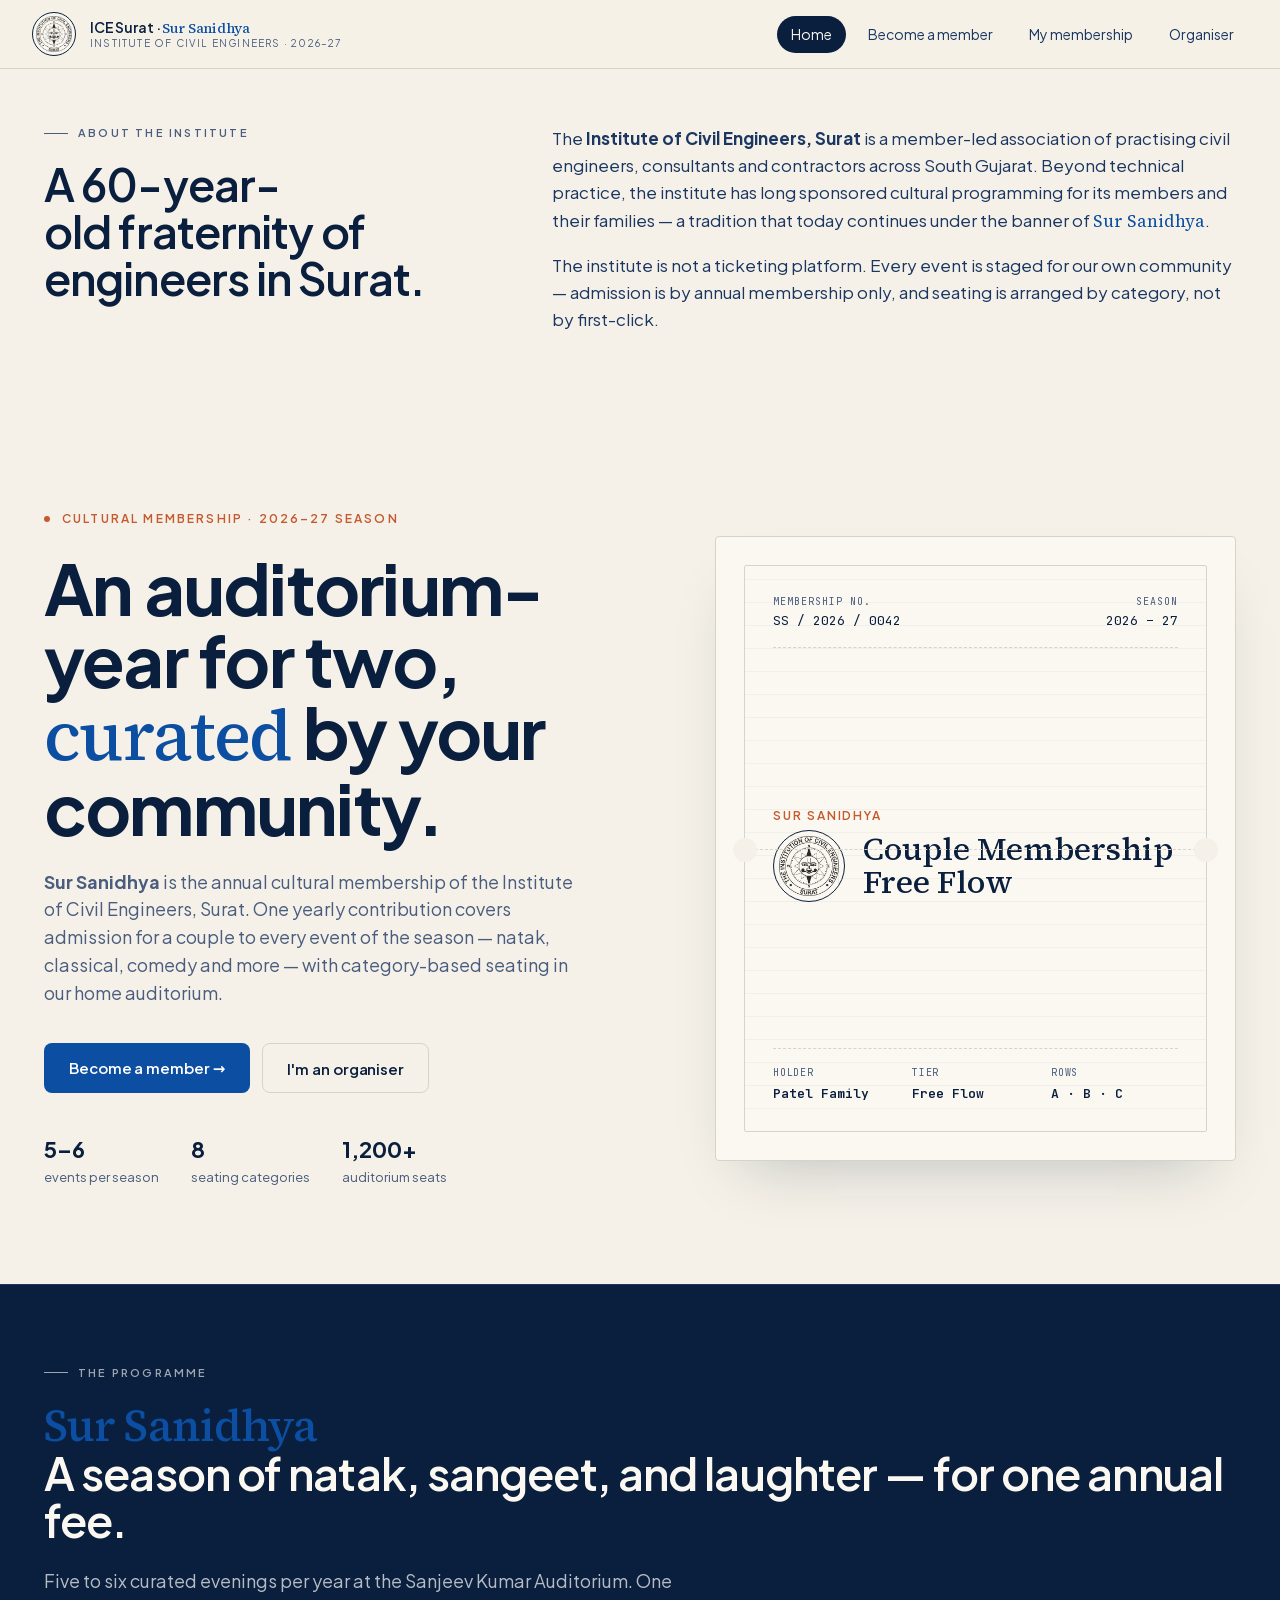
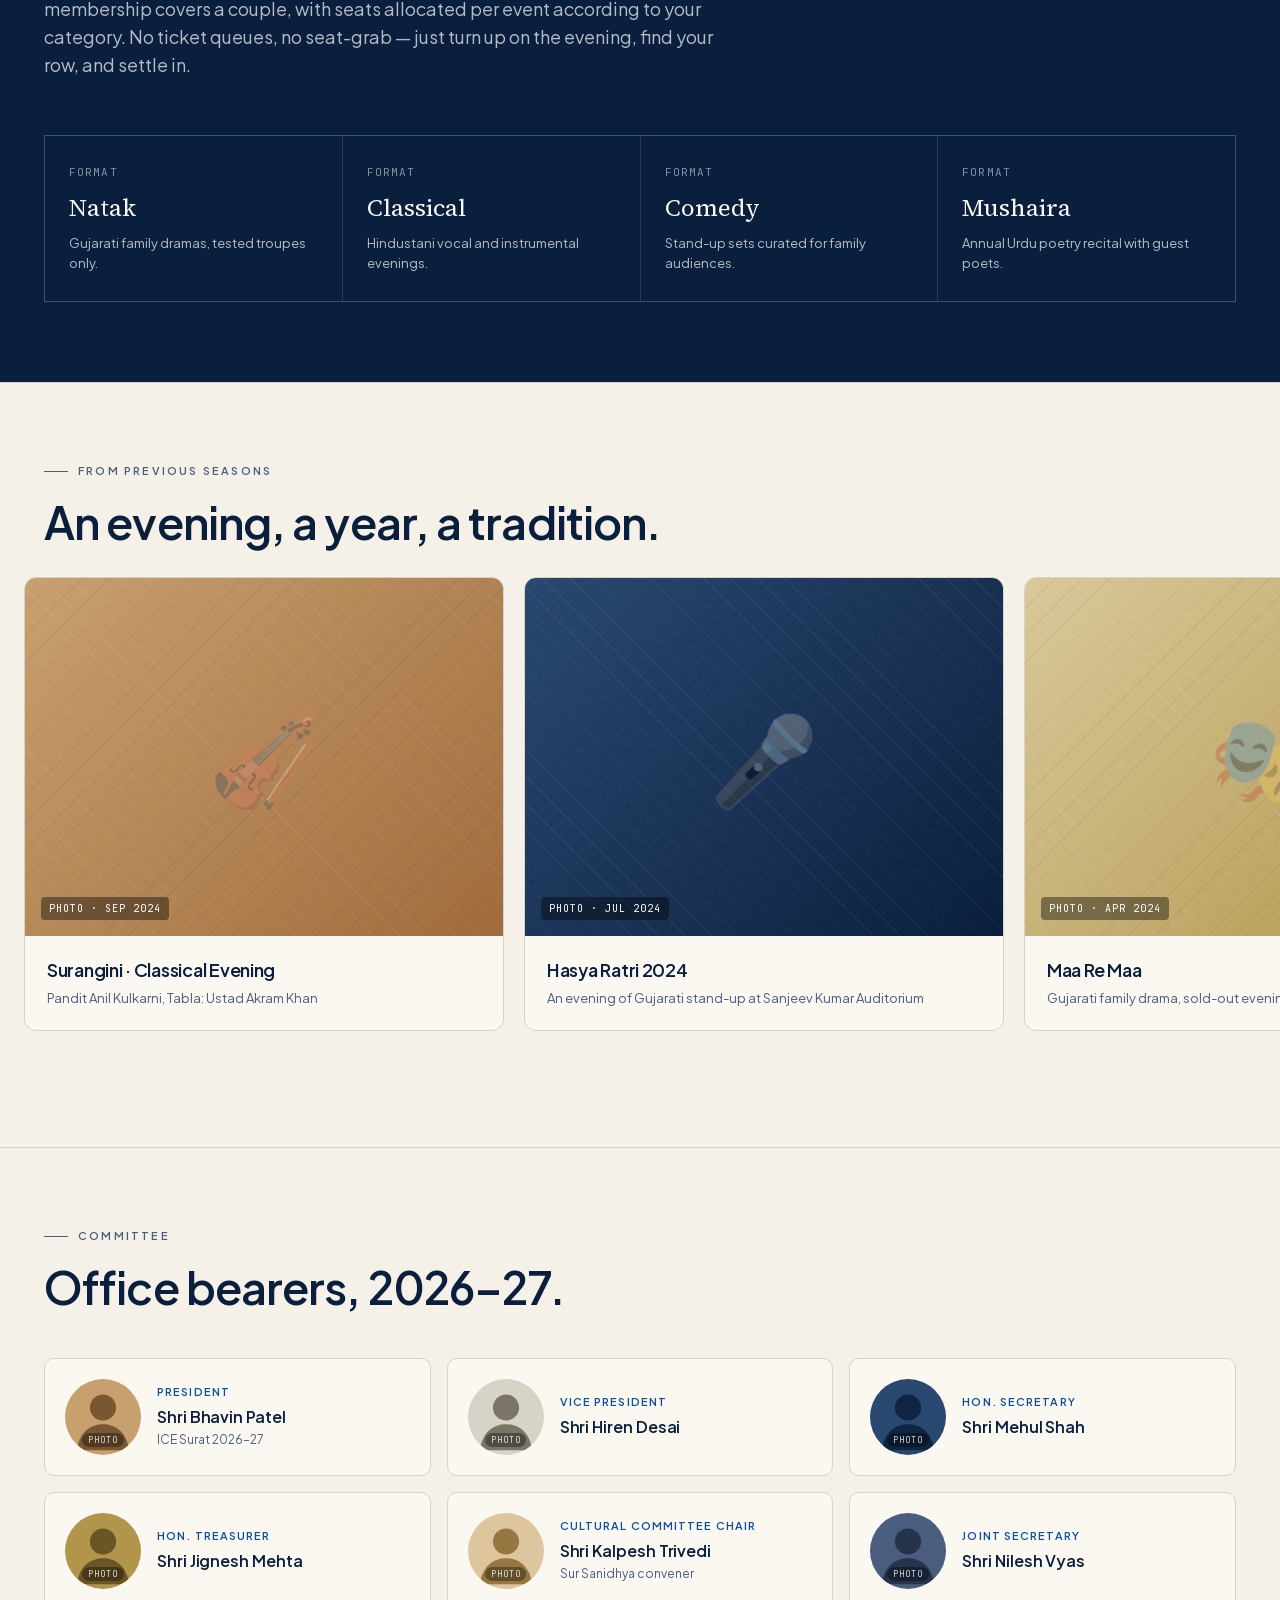
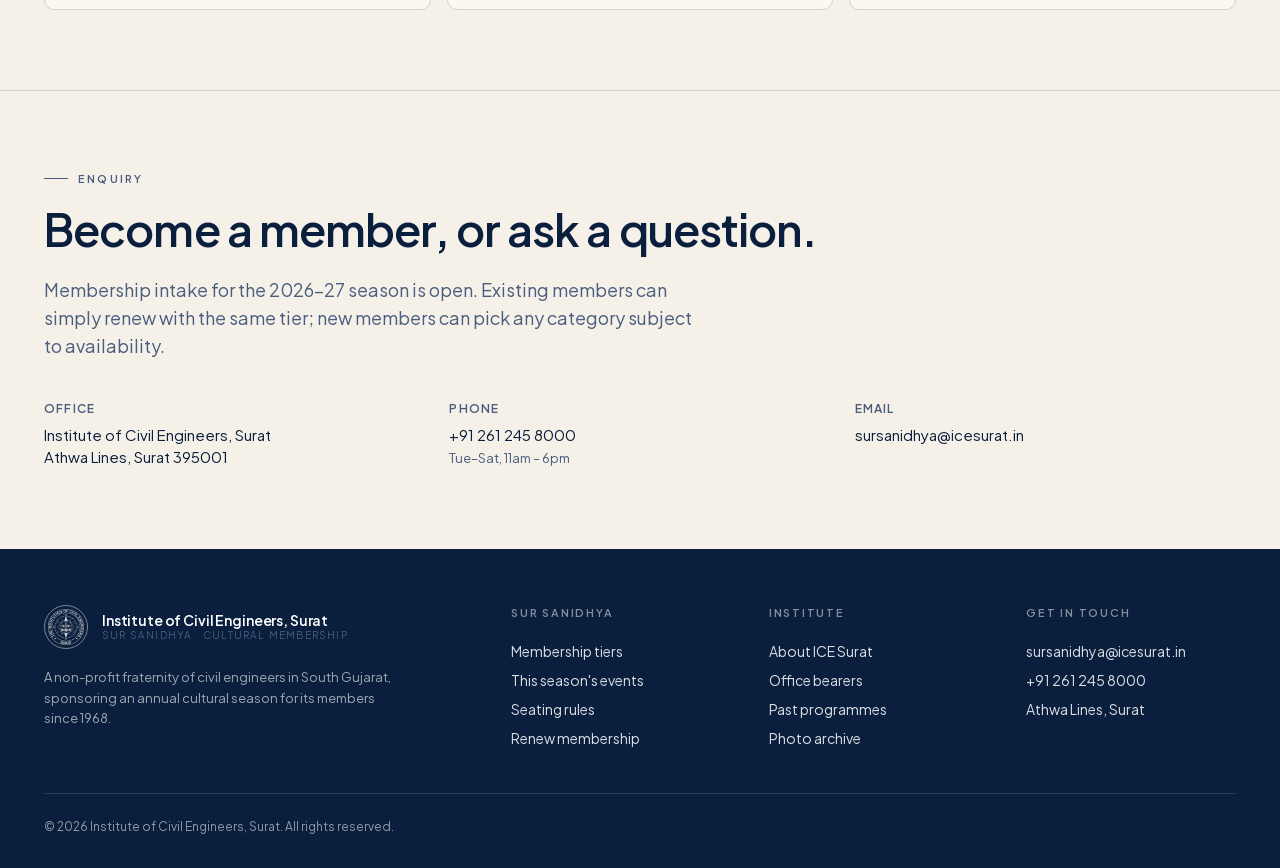
